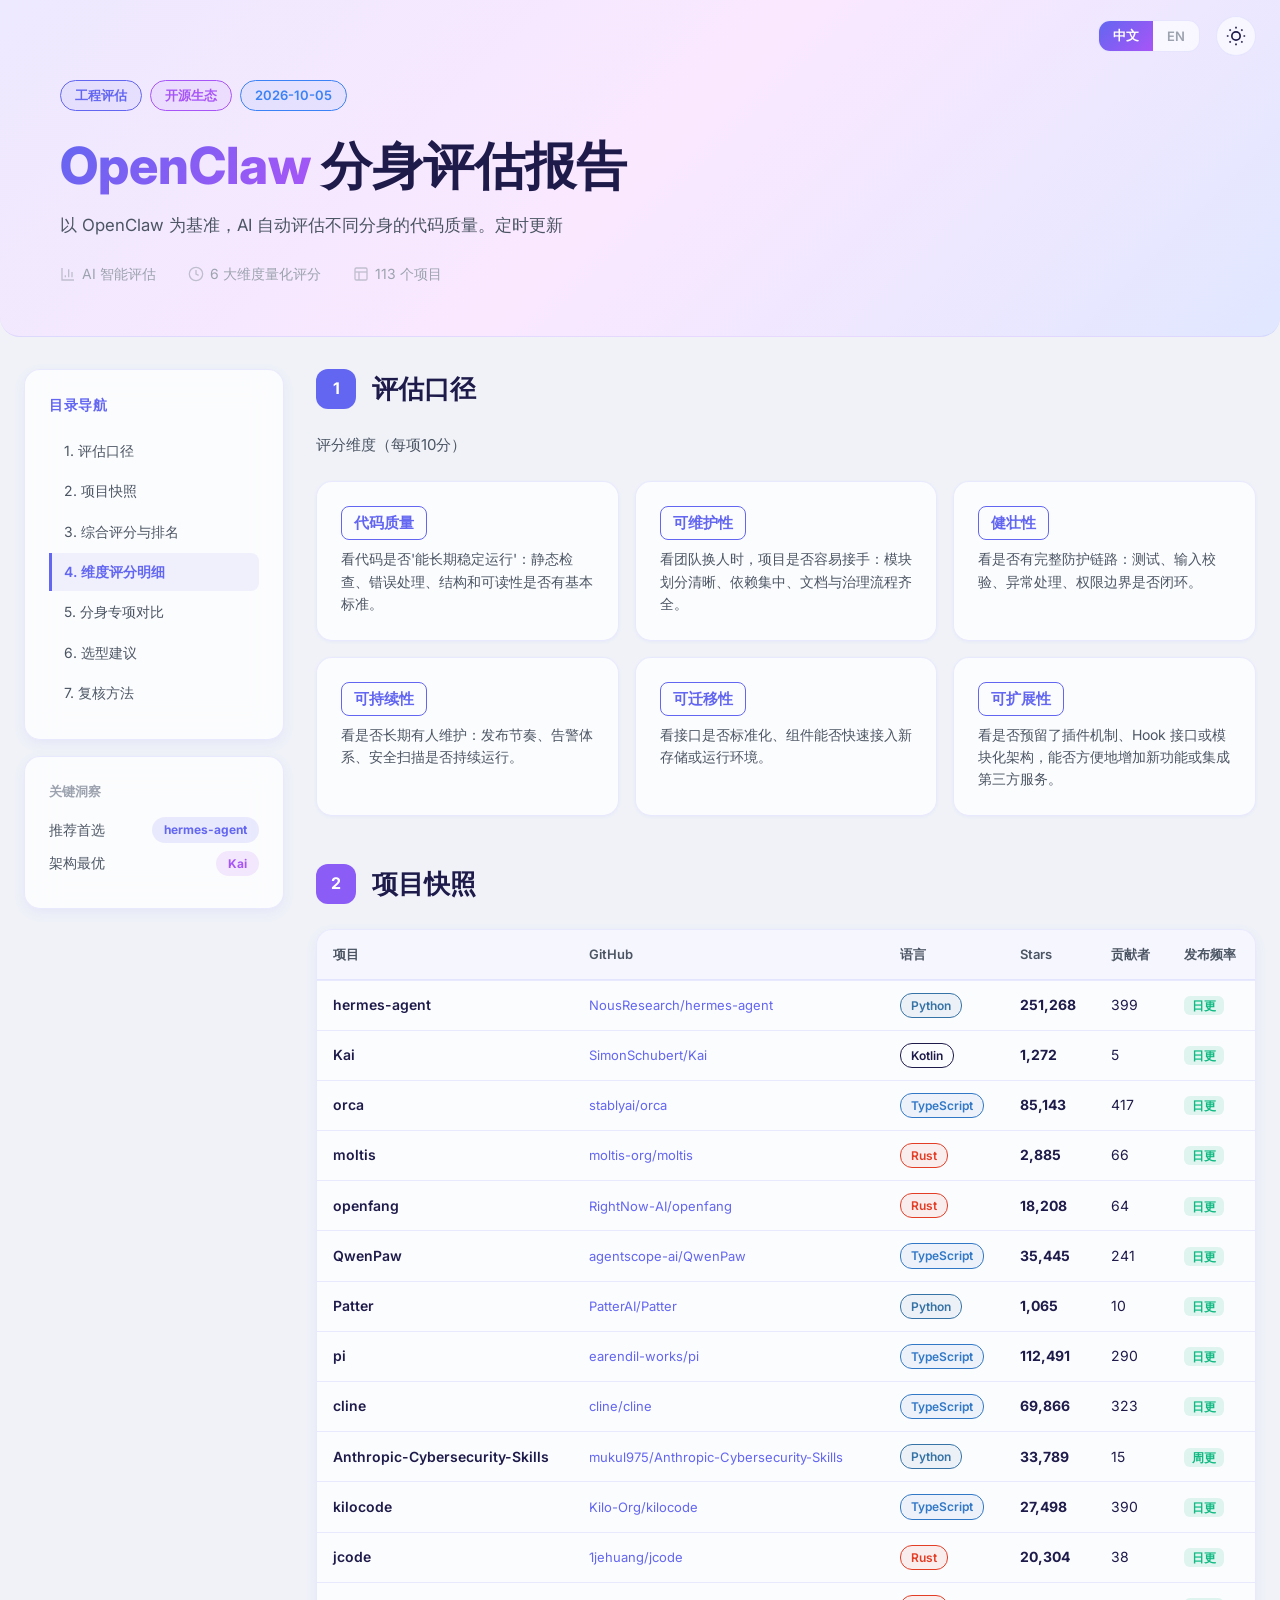
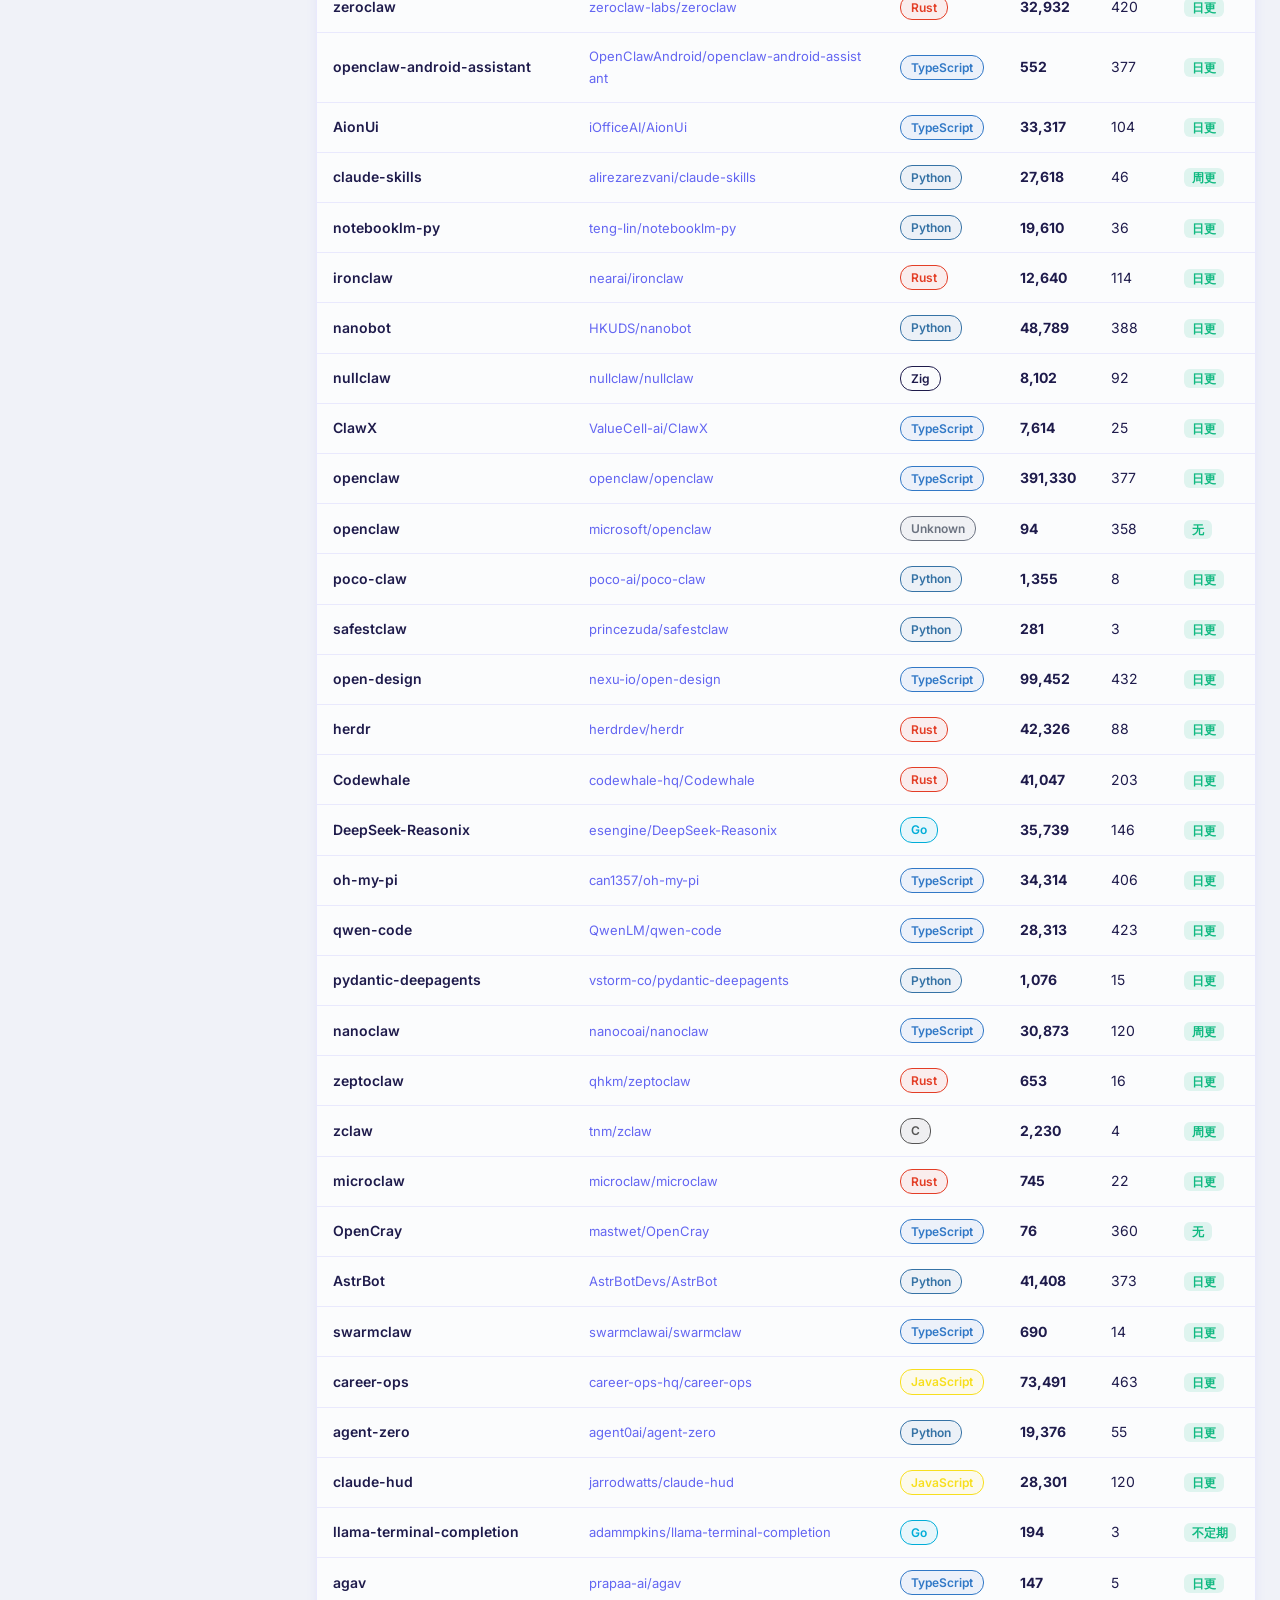
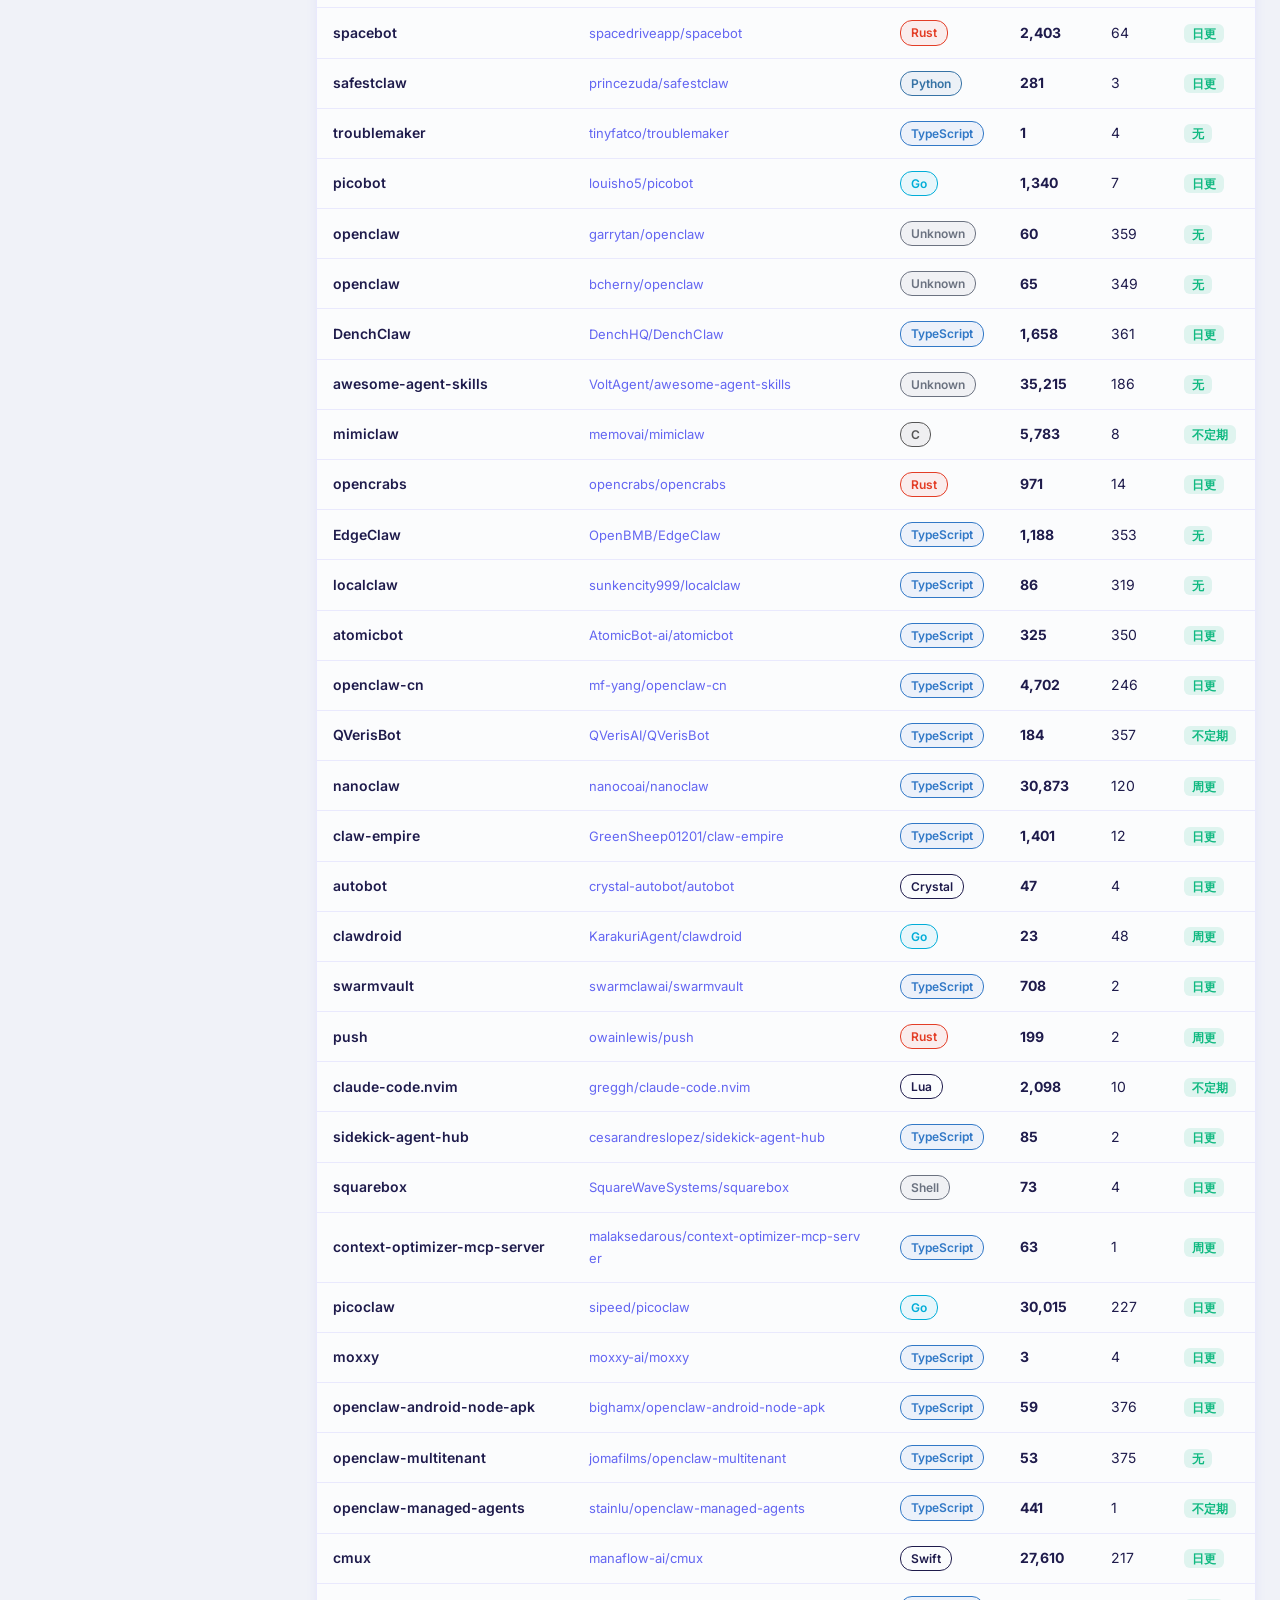
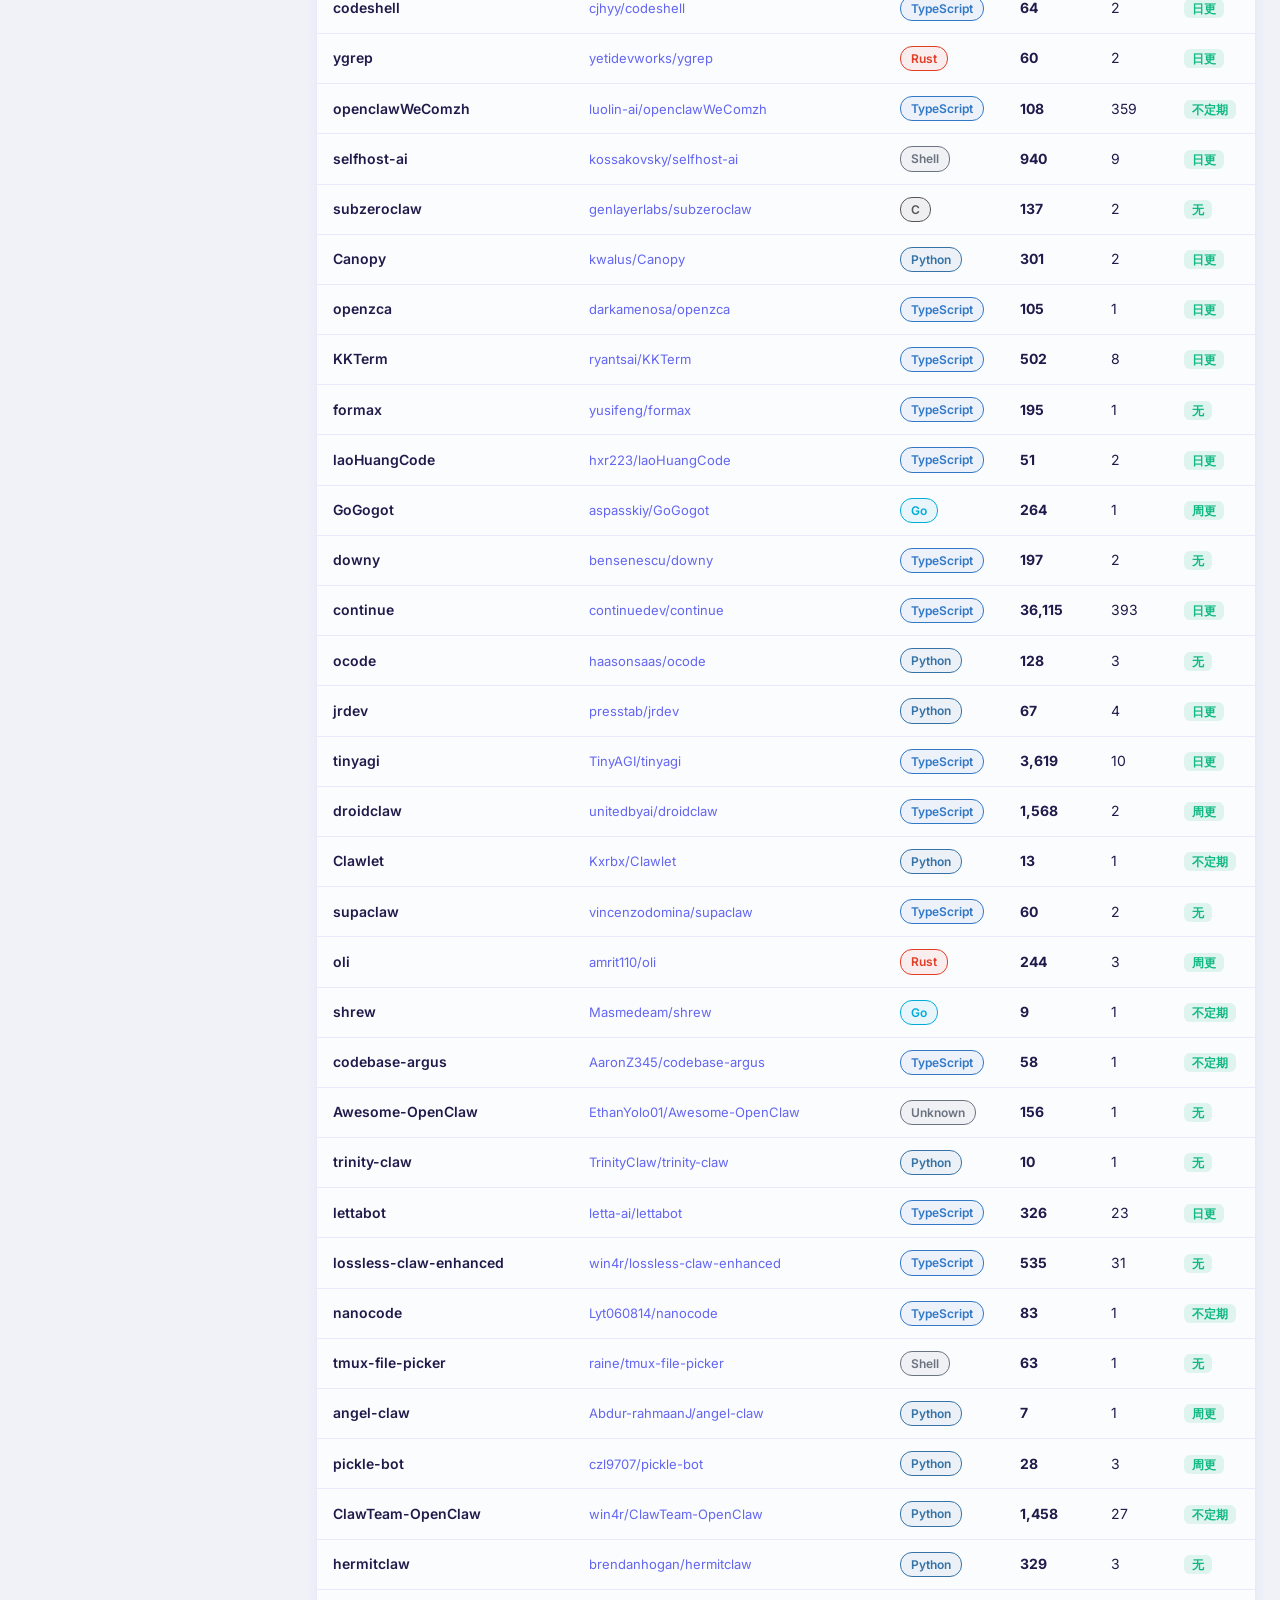
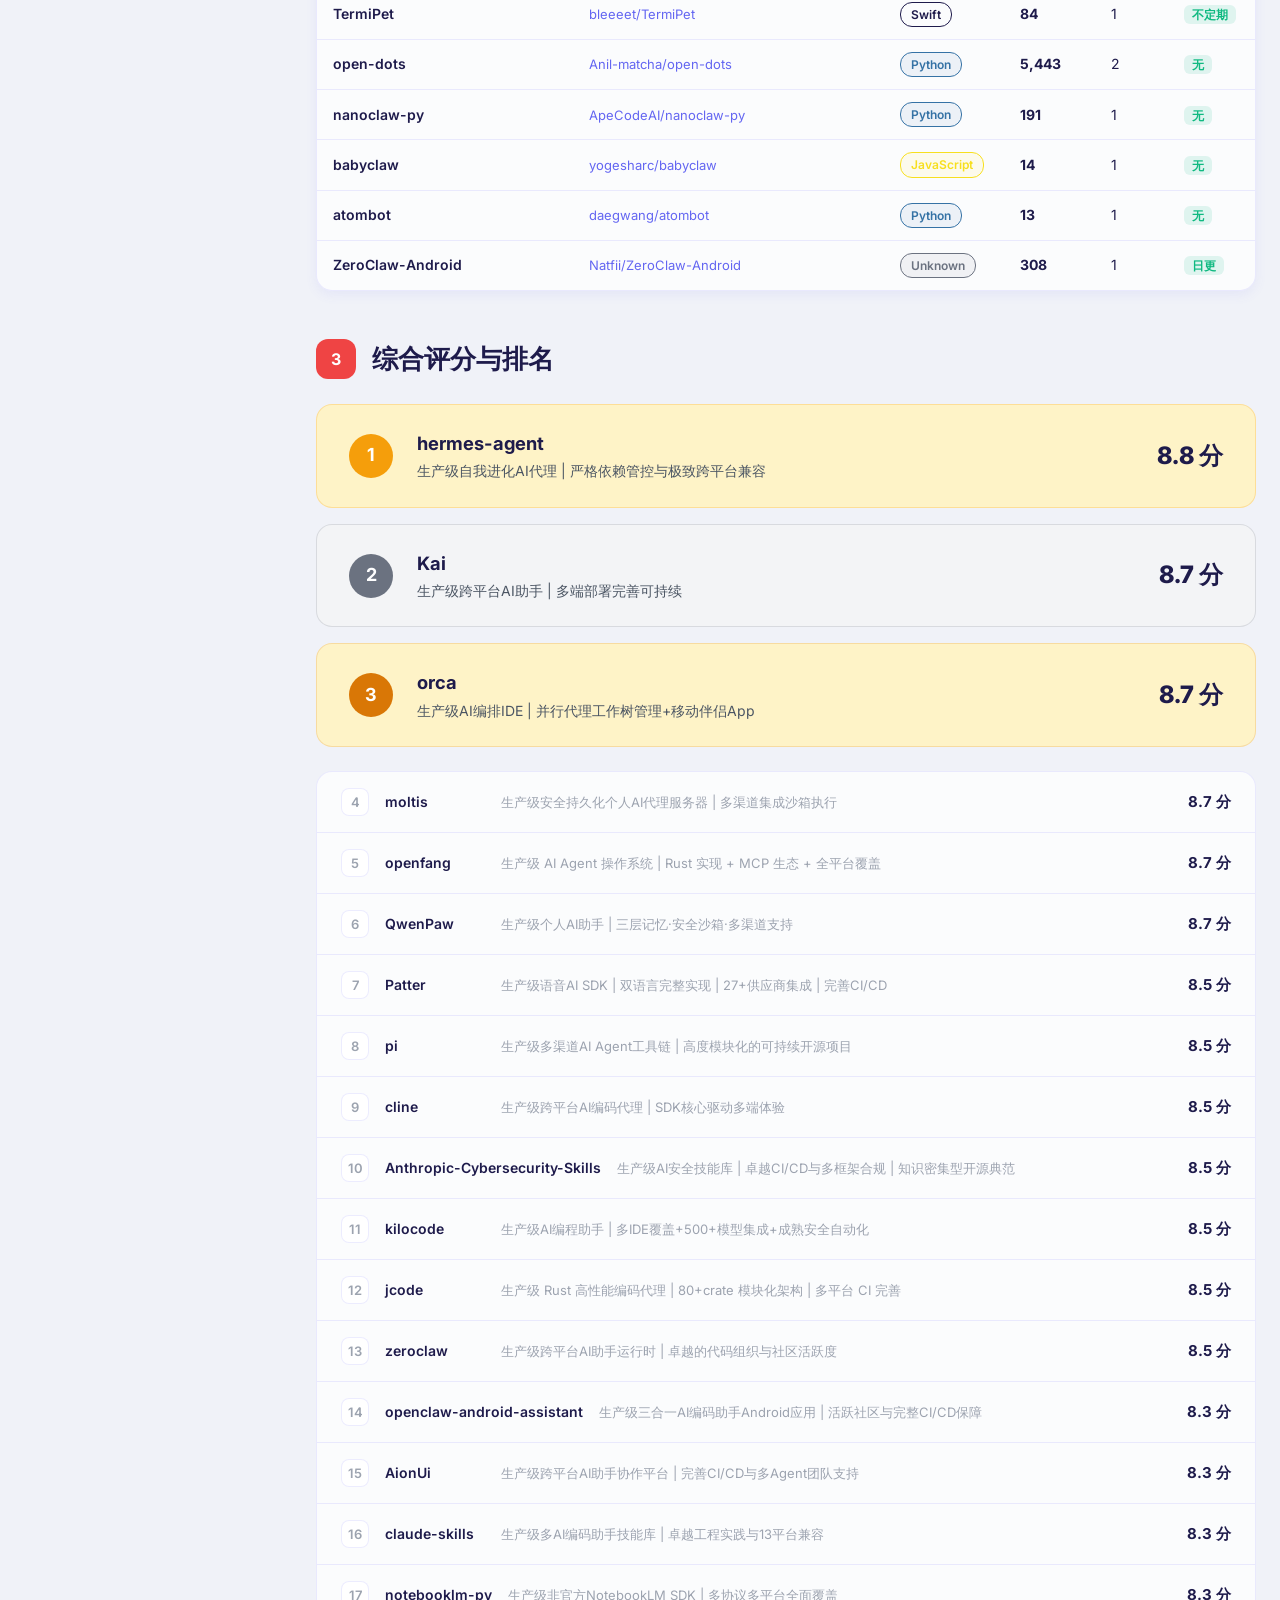
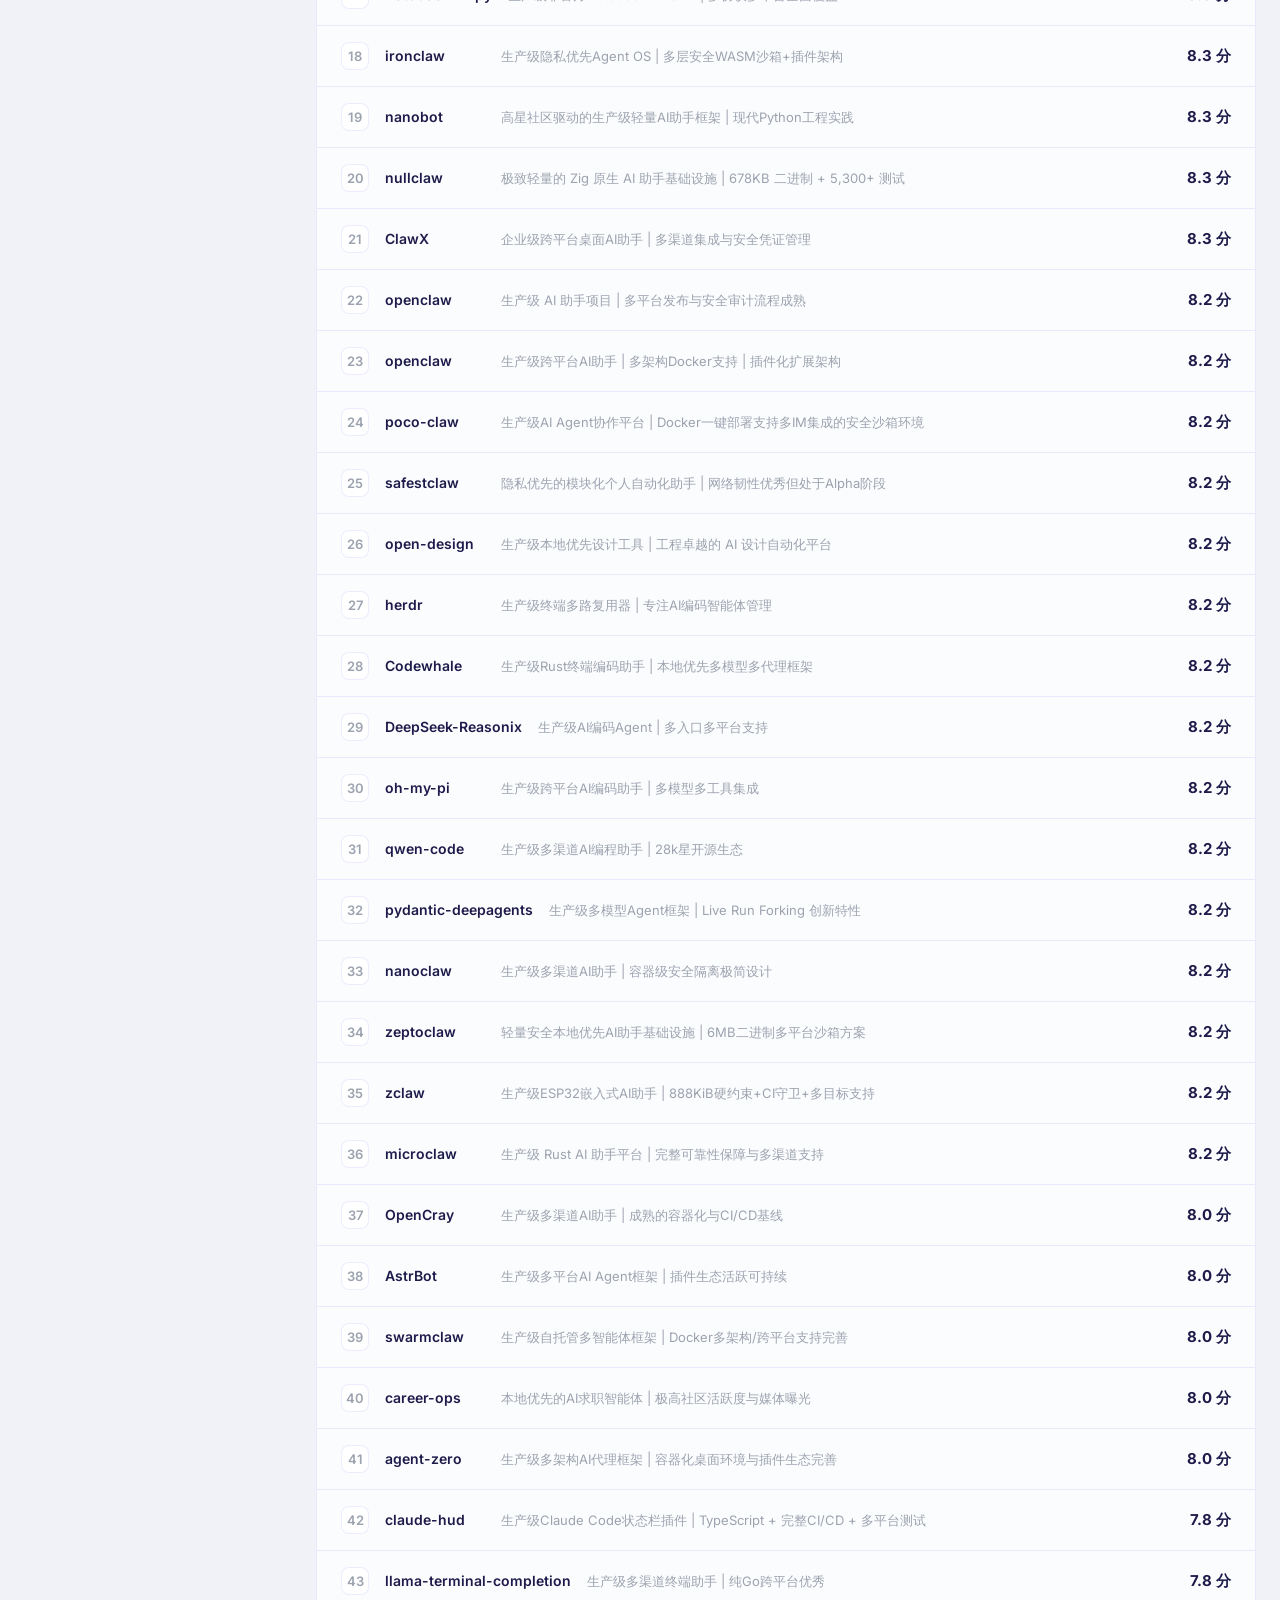
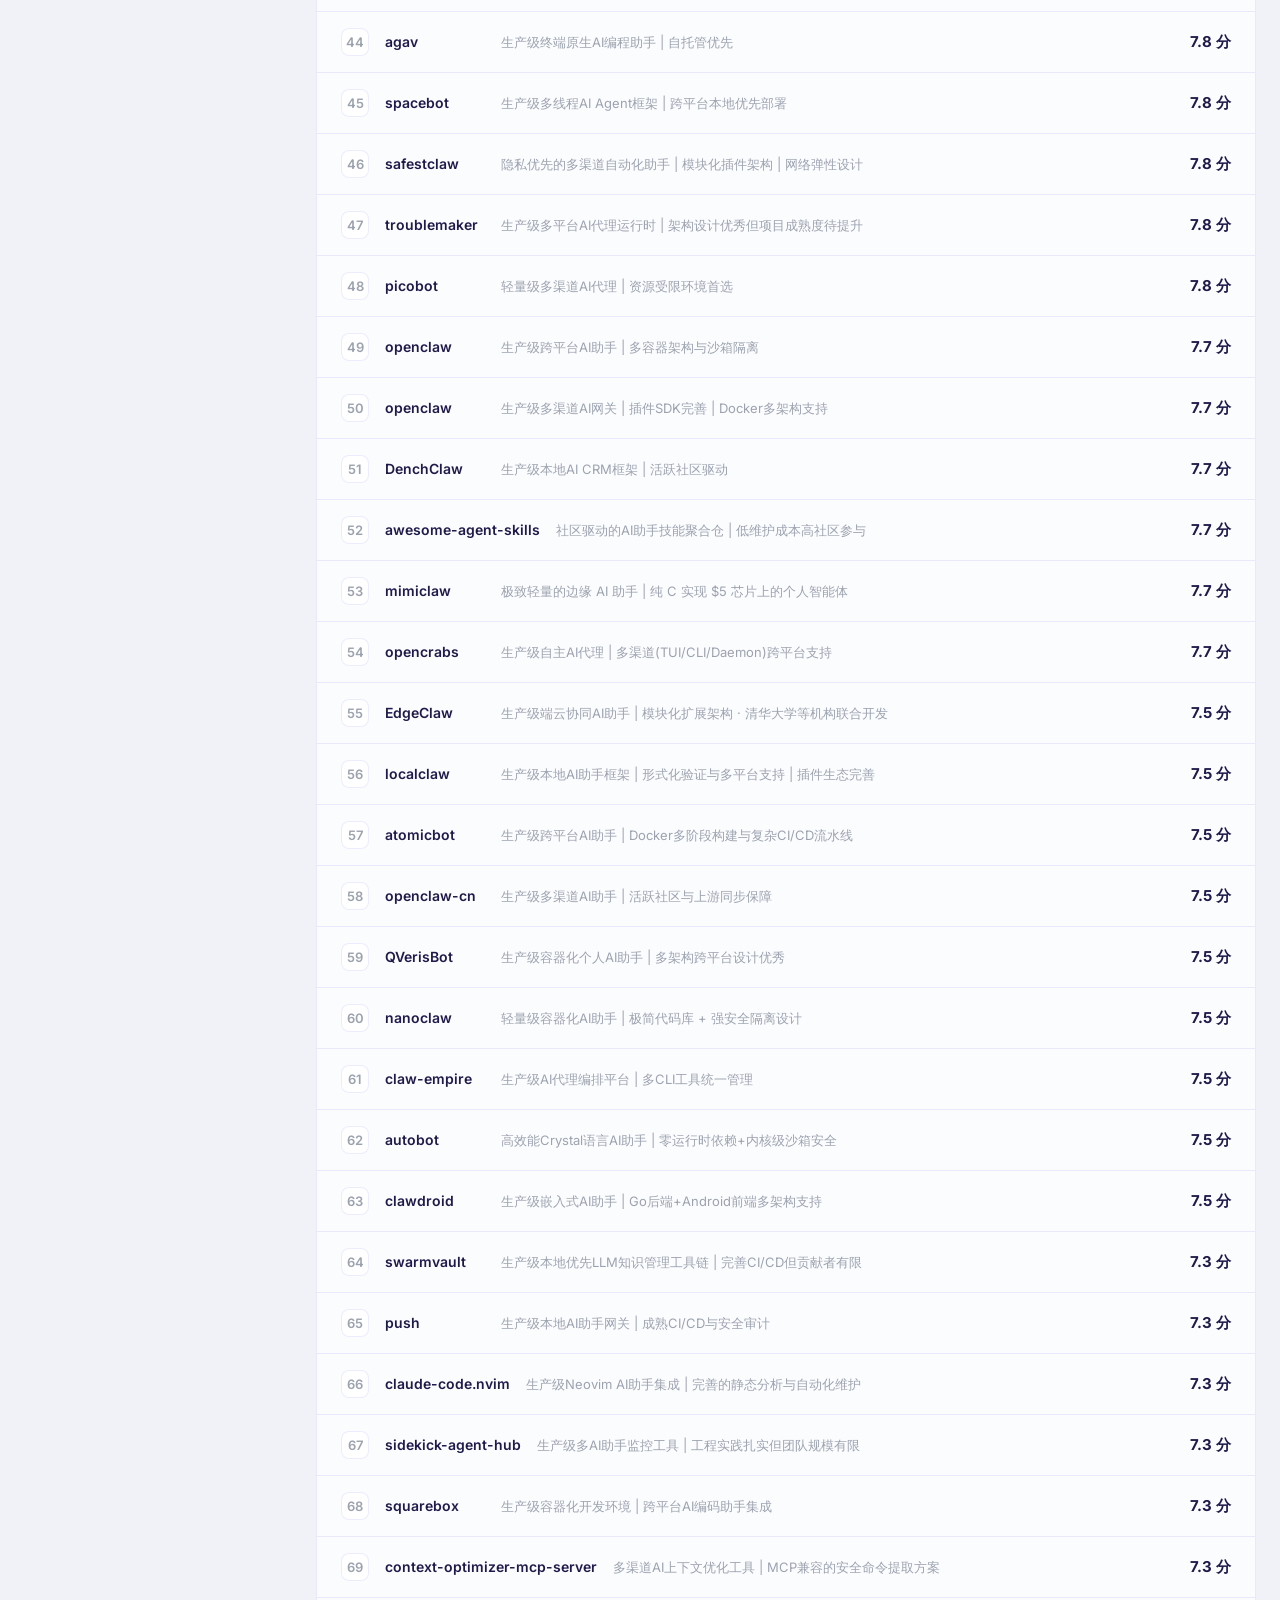
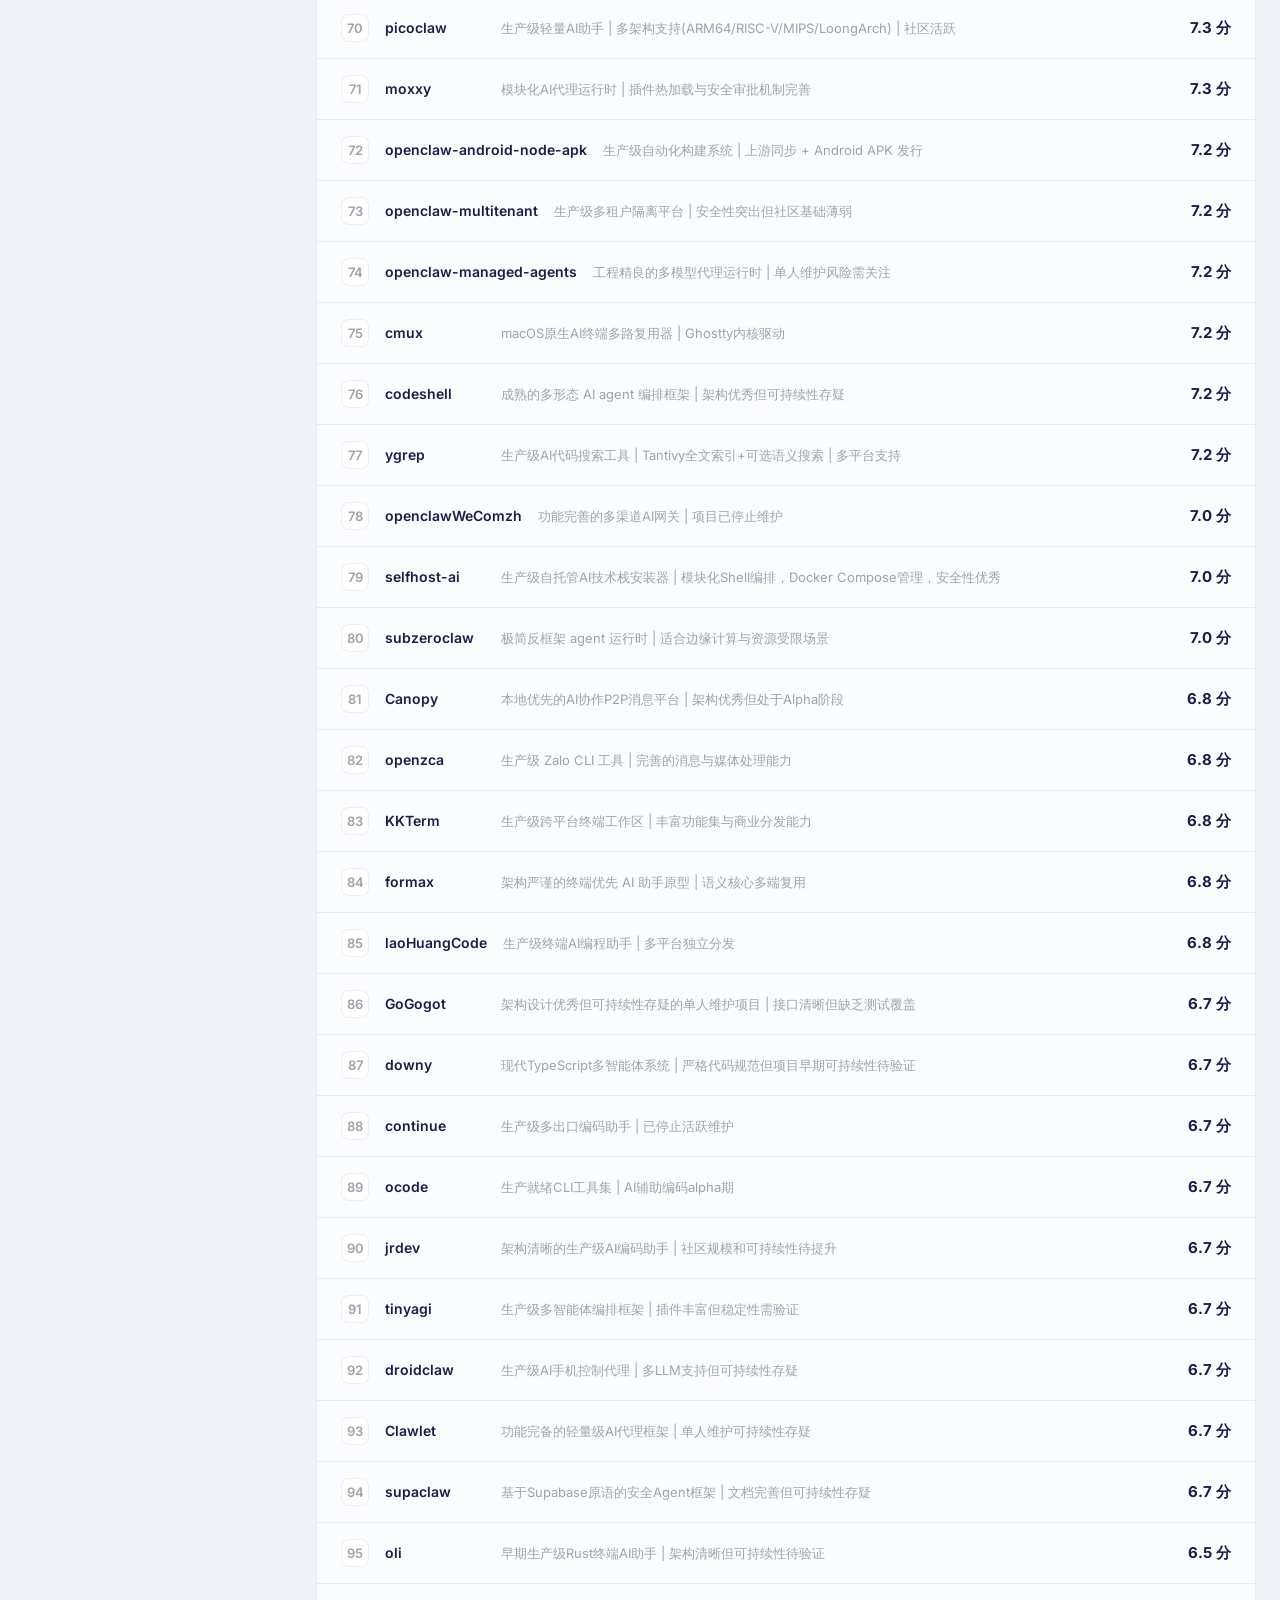
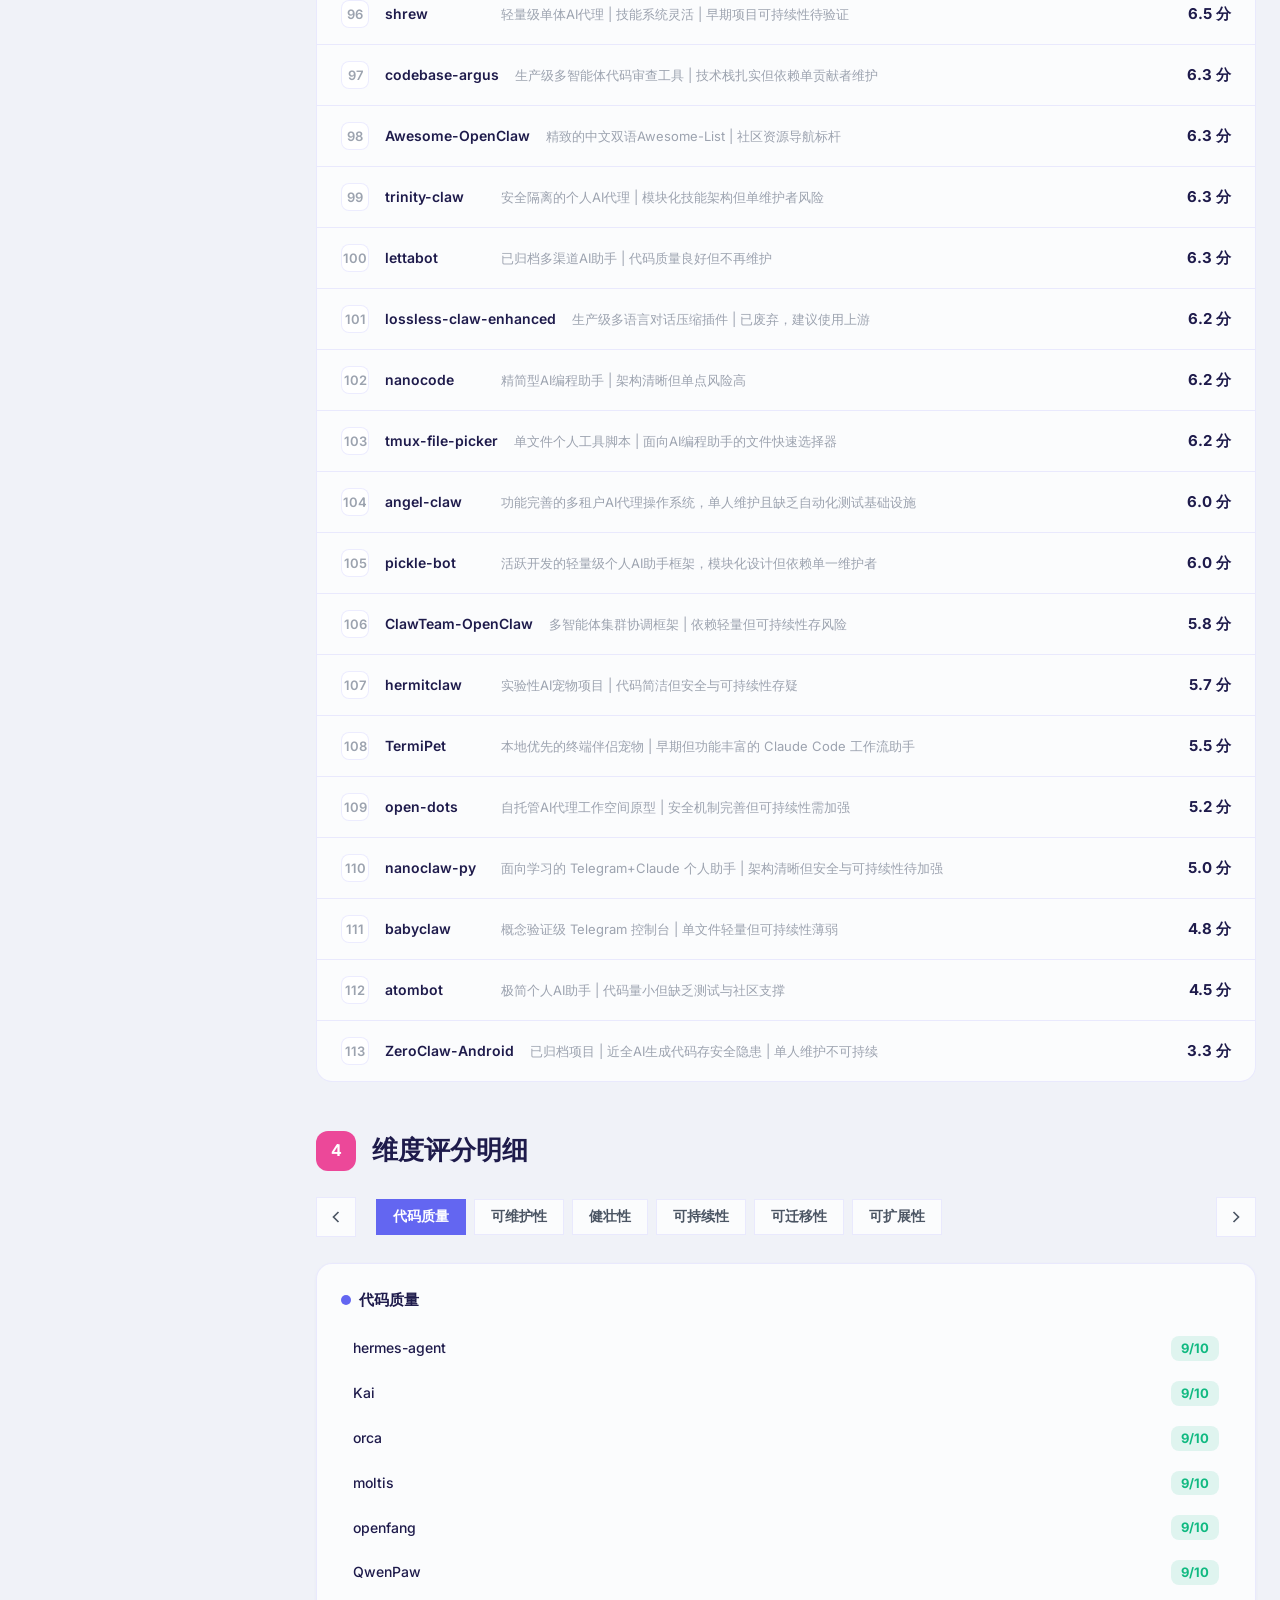
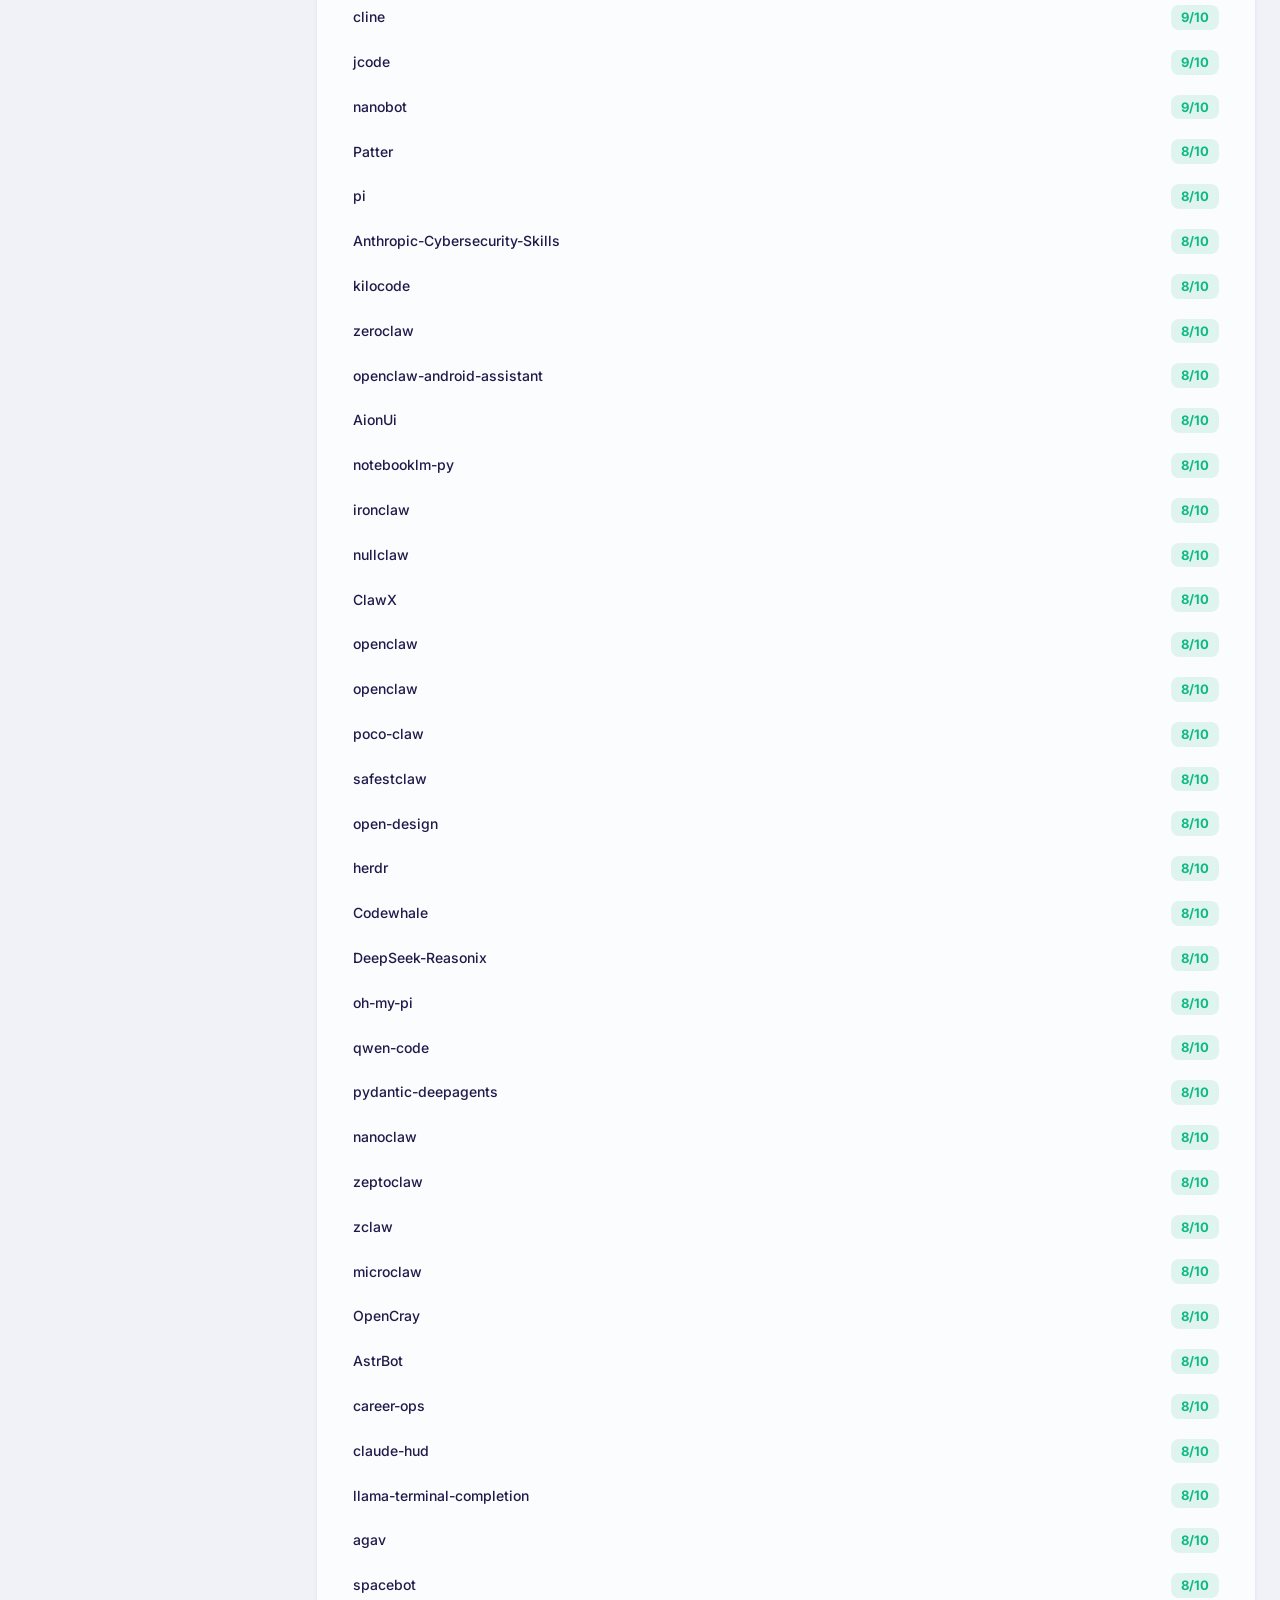
==== docs/index.html @ 289494dd "chore: update evaluation 2026-10-05" ====
<!doctype html>
<html lang="zh-CN" data-theme="light" data-lang="zh">
  <head>
    <meta charset="UTF-8" />
    <meta name="viewport" content="width=device-width, initial-scale=1.0" />
    <title>OpenClaw 分身评估报告 | OpenClaw Forks Evaluation Report 2026</title>
    <meta
      name="description"
      content="以 OpenClaw 为基准，AI 自动评估 113 个分身项目的代码质量。6 大维度量化评分，定时更新。Automated AI evaluation of OpenClaw forks with 6-dimension scoring."
    />
    <meta name="keywords" content="OpenClaw, AI coding assistant, code evaluation, fork comparison, 代码质量评估, 开源项目评测, AI编程助手" />
    <meta name="author" content="OpenClaw Evaluation Bot" />
    <meta name="robots" content="index, follow" />
    <!-- Open Graph -->
    <meta property="og:type" content="website" />
    <meta property="og:title" content="OpenClaw 分身评估报告 2026" />
    <meta property="og:description" content="AI 自动评估 113 个 OpenClaw 分身项目，6 大维度量化评分，每周更新。" />
    <meta property="og:locale" content="zh_CN" />
    <meta property="og:locale:alternate" content="en_US" />
    <!-- Twitter Card -->
    <meta name="twitter:card" content="summary_large_image" />
    <meta name="twitter:title" content="OpenClaw Forks Evaluation Report 2026" />
    <meta name="twitter:description" content="AI-powered 6-dimension code quality evaluation of 113 OpenClaw forks. Updated weekly." />
    <!-- Structured Data -->
    <script type="application/ld+json">
    {
      "@context": "https://schema.org",
      "@type": "TechArticle",
      "headline": "OpenClaw 分身评估报告",
      "description": "AI 自动评估 OpenClaw 分身项目的代码质量",
      "datePublished": "2026-10-05",
      "dateModified": "2026-10-05",
      "author": {"@type": "Organization", "name": "OpenClaw Evaluation Bot"},
      "inLanguage": ["zh-CN", "en"]
    }
    </script>
    <link rel="preconnect" href="https://fonts.googleapis.com" />
    <link rel="preconnect" href="https://fonts.gstatic.com" crossorigin />
    <link
      href="https://fonts.googleapis.com/css2?family=Inter:wght@400;500;600;700;800&display=swap"
      rel="stylesheet"
    />
    <link rel="stylesheet" href="style.css" />
  </head>
  <body>
    <!-- 顶部控制栏 -->
    <div class="top-bar">
      <div class="lang-switch">
        <button class="lang-btn active" data-lang="zh">中文</button>
        <button class="lang-btn" data-lang="en">EN</button>
      </div>
      <button
        class="theme-toggle"
        id="themeToggle"
        aria-label="Toggle dark mode"
      >
        <svg
          class="icon-sun"
          width="20"
          height="20"
          viewBox="0 0 24 24"
          fill="none"
          stroke="currentColor"
          stroke-width="2"
        >
          <circle cx="12" cy="12" r="5" />
          <path
            d="M12 1v2M12 21v2M4.22 4.22l1.42 1.42M18.36 18.36l1.42 1.42M1 12h2M21 12h2M4.22 19.78l1.42-1.42M18.36 5.64l1.42-1.42"
          />
        </svg>
        <svg
          class="icon-moon"
          width="20"
          height="20"
          viewBox="0 0 24 24"
          fill="none"
          stroke="currentColor"
          stroke-width="2"
        >
          <path d="M21 12.79A9 9 0 1 1 11.21 3 7 7 0 0 0 21 12.79z" />
        </svg>
      </button>
    </div>

    <!-- Hero 区域 -->
    <header class="hero">
      <div class="hero-tags">
        <span
          class="tag tag-purple"
          data-zh="工程评估"
          data-en="Engineering Eval"
          >工程评估</span
        >
        <span class="tag tag-pink" data-zh="开源生态" data-en="Open Source"
          >开源生态</span
        >
        <span class="tag tag-blue">2026-10-05</span>
      </div>
      <h1>
        <span class="gradient-text">OpenClaw</span>
        <span data-zh=" 分身评估报告" data-en=" Forks Evaluation Report">
          分身评估报告</span
        >
      </h1>
      <p
        class="hero-sub"
        data-zh="以 OpenClaw 为基准，AI 自动评估不同分身的代码质量。定时更新"
        data-en="AI-powered automated evaluation of OpenClaw forks' code quality. Updated regularly"
      >
        以 OpenClaw 为基准，AI 自动评估不同分身的代码质量。定时更新
      </p>
      <div class="hero-meta">
        <span class="meta-item">
          <svg
            width="16"
            height="16"
            viewBox="0 0 24 24"
            fill="none"
            stroke="currentColor"
            stroke-width="2"
          >
            <path d="M3 3v18h18" />
            <path d="M18 17V9" />
            <path d="M13 17V5" />
            <path d="M8 17v-3" />
          </svg>
          <span data-zh="AI 智能评估" data-en="AI Evaluation">AI 智能评估</span>
        </span>
        <span class="meta-item">
          <svg
            width="16"
            height="16"
            viewBox="0 0 24 24"
            fill="none"
            stroke="currentColor"
            stroke-width="2"
          >
            <circle cx="12" cy="12" r="10" />
            <polyline points="12 6 12 12 16 14" />
          </svg>
          <span data-zh="6 大维度量化评分" data-en="6-Dimension Scoring"
            >6 大维度量化评分</span
          >
        </span>
        <span class="meta-item">
          <svg
            width="16"
            height="16"
            viewBox="0 0 24 24"
            fill="none"
            stroke="currentColor"
            stroke-width="2"
          >
            <rect x="3" y="3" width="18" height="18" rx="2" />
            <path d="M3 9h18" />
            <path d="M9 21V9" />
          </svg>
          <span
            >113
            <span data-zh="个项目" data-en="Projects">个项目</span></span
          >
        </span>
      </div>
    </header>

    <div class="layout">
      <!-- 侧边栏 -->
      <aside class="sidebar">
        <nav class="toc">
          <h3 class="toc-title" data-zh="目录导航" data-en="Navigation">
            目录导航
          </h3>
          <ul class="toc-list">
            <li>
              <a
                href="#part-1"
                class="toc-link active"
                data-zh="1. 评估口径"
                data-en="1. Evaluation Criteria"
                >1. 评估口径</a
              >
            </li>
            <li>
              <a
                href="#part-2"
                class="toc-link"
                data-zh="2. 项目快照"
                data-en="2. Project Snapshot"
                >2. 项目快照</a
              >
            </li>
            <li>
              <a
                href="#part-3"
                class="toc-link"
                data-zh="3. 综合评分与排名"
                data-en="3. Overall Ranking"
                >3. 综合评分与排名</a
              >
            </li>
            <li>
              <a
                href="#part-4"
                class="toc-link"
                data-zh="4. 维度评分明细"
                data-en="4. Dimension Scores"
                >4. 维度评分明细</a
              >
            </li>
            <li>
              <a
                href="#part-5"
                class="toc-link"
                data-zh="5. 分身专项对比"
                data-en="5. Fork Comparison"
                >5. 分身专项对比</a
              >
            </li>
            <li>
              <a
                href="#part-6"
                class="toc-link"
                data-zh="6. 选型建议"
                data-en="6. Recommendations"
                >6. 选型建议</a
              >
            </li>
            <li>
              <a
                href="#part-7"
                class="toc-link"
                data-zh="7. 复核方法"
                data-en="7. Methodology"
                >7. 复核方法</a
              >
            </li>
          </ul>
        </nav>
        
        <div class="sidebar-insights">
          <h4 class="insights-title" data-zh="关键洞察" data-en="Key Insights">
            关键洞察
          </h4>
          <div class="insight-row">
            <span class="insight-label" data-zh="推荐首选" data-en="Top Pick"
              >推荐首选</span
            >
            <span class="insight-badge badge-purple">hermes-agent</span>
          </div>
          
          <div class="insight-row">
            <span class="insight-label" data-zh="架构最优" data-en="Best Arch"
              >架构最优</span
            >
            <span class="insight-badge badge-pink">Kai</span>
          </div>
          
        </div>
        
      </aside>

      <!-- 主内容 -->
      <main class="content">
        <!-- §1 评估口径 -->
        <section id="part-1" class="section">
          <div class="section-header">
            <span class="section-num num-1">1</span>
            <h2 data-zh="评估口径" data-en="Evaluation Criteria">评估口径</h2>
          </div>
          <p
            class="section-intro"
            data-zh="评分维度（每项10分）"
            data-en="Scoring Dimensions (10 points each)"
          >
            评分维度（每项10分）
          </p>
          <div class="dim-grid">
            
            <div class="dim-card">
              <h4 class="dim-name">
                <span data-zh="代码质量" data-en="Code Quality"
                  >代码质量</span
                >
              </h4>
              <p
                class="dim-desc"
                data-zh="看代码是否&#39;能长期稳定运行&#39;：静态检查、错误处理、结构和可读性是否有基本标准。"
                data-en="Whether the code can run stably long-term: static analysis, error handling, structure and readability standards."
              >
                看代码是否&#39;能长期稳定运行&#39;：静态检查、错误处理、结构和可读性是否有基本标准。
              </p>
            </div>
            
            <div class="dim-card">
              <h4 class="dim-name">
                <span data-zh="可维护性" data-en="Maintainability"
                  >可维护性</span
                >
              </h4>
              <p
                class="dim-desc"
                data-zh="看团队换人时，项目是否容易接手：模块划分清晰、依赖集中、文档与治理流程齐全。"
                data-en="Whether the project is easy to take over: clear module separation, centralized dependencies, complete documentation."
              >
                看团队换人时，项目是否容易接手：模块划分清晰、依赖集中、文档与治理流程齐全。
              </p>
            </div>
            
            <div class="dim-card">
              <h4 class="dim-name">
                <span data-zh="健壮性" data-en="Robustness"
                  >健壮性</span
                >
              </h4>
              <p
                class="dim-desc"
                data-zh="看是否有完整防护链路：测试、输入校验、异常处理、权限边界是否闭环。"
                data-en="Whether there is a complete protection chain: testing, input validation, exception handling, permission boundaries."
              >
                看是否有完整防护链路：测试、输入校验、异常处理、权限边界是否闭环。
              </p>
            </div>
            
            <div class="dim-card">
              <h4 class="dim-name">
                <span data-zh="可持续性" data-en="Sustainability"
                  >可持续性</span
                >
              </h4>
              <p
                class="dim-desc"
                data-zh="看是否长期有人维护：发布节奏、告警体系、安全扫描是否持续运行。"
                data-en="Whether the project is maintained long-term: release cadence, alerting, security scanning."
              >
                看是否长期有人维护：发布节奏、告警体系、安全扫描是否持续运行。
              </p>
            </div>
            
            <div class="dim-card">
              <h4 class="dim-name">
                <span data-zh="可迁移性" data-en="Portability"
                  >可迁移性</span
                >
              </h4>
              <p
                class="dim-desc"
                data-zh="看接口是否标准化、组件能否快速接入新存储或运行环境。"
                data-en="Whether interfaces are standardized and components can quickly integrate with new storage or runtime environments."
              >
                看接口是否标准化、组件能否快速接入新存储或运行环境。
              </p>
            </div>
            
            <div class="dim-card">
              <h4 class="dim-name">
                <span data-zh="可扩展性" data-en="Extensibility"
                  >可扩展性</span
                >
              </h4>
              <p
                class="dim-desc"
                data-zh="看是否预留了插件机制、Hook 接口或模块化架构，能否方便地增加新功能或集成第三方服务。"
                data-en="Whether the project provides plugin mechanisms, hook interfaces or modular architecture for easy feature additions and third-party integrations."
              >
                看是否预留了插件机制、Hook 接口或模块化架构，能否方便地增加新功能或集成第三方服务。
              </p>
            </div>
            
          </div>
        </section>

        <!-- §2 项目快照 -->
        <section id="part-2" class="section">
          <div class="section-header">
            <span class="section-num num-2">2</span>
            <h2 data-zh="项目快照" data-en="Project Snapshot">项目快照</h2>
          </div>
          <div class="table-wrap">
            <table class="data-table">
              <thead>
                <tr>
                  <th data-zh="项目" data-en="Project">项目</th>
                  <th>GitHub</th>
                  <th data-zh="语言" data-en="Language">语言</th>
                  <th>Stars</th>
                  <th data-zh="贡献者" data-en="Contributors">贡献者</th>
                  <th data-zh="发布频率" data-en="Release Freq">发布频率</th>
                </tr>
              </thead>
              <tbody>
                
                <tr>
                  <td class="cell-name">hermes-agent</td>
                  <td>
                    <a href="https://github.com/NousResearch/hermes-agent" target="_blank" class="gh-link"
                      >NousResearch/hermes-agent</a
                    >
                  </td>
                  <td>
                    <span class="lang-tag lang-python"
                      >Python</span
                    >
                  </td>
                  <td class="cell-stars">
                    <strong>251,268</strong>
                  </td>
                  <td>399</td>
                  <td>
                    <span
                      class="freq-tag"
                      data-zh="日更"
                      data-en="Daily"
                      >日更</span
                    >
                  </td>
                </tr>
                
                <tr>
                  <td class="cell-name">Kai</td>
                  <td>
                    <a href="https://github.com/SimonSchubert/Kai" target="_blank" class="gh-link"
                      >SimonSchubert/Kai</a
                    >
                  </td>
                  <td>
                    <span class="lang-tag lang-kotlin"
                      >Kotlin</span
                    >
                  </td>
                  <td class="cell-stars">
                    <strong>1,272</strong>
                  </td>
                  <td>5</td>
                  <td>
                    <span
                      class="freq-tag"
                      data-zh="日更"
                      data-en="Daily"
                      >日更</span
                    >
                  </td>
                </tr>
                
                <tr>
                  <td class="cell-name">orca</td>
                  <td>
                    <a href="https://github.com/stablyai/orca" target="_blank" class="gh-link"
                      >stablyai/orca</a
                    >
                  </td>
                  <td>
                    <span class="lang-tag lang-typescript"
                      >TypeScript</span
                    >
                  </td>
                  <td class="cell-stars">
                    <strong>85,143</strong>
                  </td>
                  <td>417</td>
                  <td>
                    <span
                      class="freq-tag"
                      data-zh="日更"
                      data-en="Daily"
                      >日更</span
                    >
                  </td>
                </tr>
                
                <tr>
                  <td class="cell-name">moltis</td>
                  <td>
                    <a href="https://github.com/moltis-org/moltis" target="_blank" class="gh-link"
                      >moltis-org/moltis</a
                    >
                  </td>
                  <td>
                    <span class="lang-tag lang-rust"
                      >Rust</span
                    >
                  </td>
                  <td class="cell-stars">
                    <strong>2,885</strong>
                  </td>
                  <td>66</td>
                  <td>
                    <span
                      class="freq-tag"
                      data-zh="日更"
                      data-en="Daily"
                      >日更</span
                    >
                  </td>
                </tr>
                
                <tr>
                  <td class="cell-name">openfang</td>
                  <td>
                    <a href="https://github.com/RightNow-AI/openfang" target="_blank" class="gh-link"
                      >RightNow-AI/openfang</a
                    >
                  </td>
                  <td>
                    <span class="lang-tag lang-rust"
                      >Rust</span
                    >
                  </td>
                  <td class="cell-stars">
                    <strong>18,208</strong>
                  </td>
                  <td>64</td>
                  <td>
                    <span
                      class="freq-tag"
                      data-zh="日更"
                      data-en="Daily"
                      >日更</span
                    >
                  </td>
                </tr>
                
                <tr>
                  <td class="cell-name">QwenPaw</td>
                  <td>
                    <a href="https://github.com/agentscope-ai/QwenPaw" target="_blank" class="gh-link"
                      >agentscope-ai/QwenPaw</a
                    >
                  </td>
                  <td>
                    <span class="lang-tag lang-typescript"
                      >TypeScript</span
                    >
                  </td>
                  <td class="cell-stars">
                    <strong>35,445</strong>
                  </td>
                  <td>241</td>
                  <td>
                    <span
                      class="freq-tag"
                      data-zh="日更"
                      data-en="Daily"
                      >日更</span
                    >
                  </td>
                </tr>
                
                <tr>
                  <td class="cell-name">Patter</td>
                  <td>
                    <a href="https://github.com/PatterAI/Patter" target="_blank" class="gh-link"
                      >PatterAI/Patter</a
                    >
                  </td>
                  <td>
                    <span class="lang-tag lang-python"
                      >Python</span
                    >
                  </td>
                  <td class="cell-stars">
                    <strong>1,065</strong>
                  </td>
                  <td>10</td>
                  <td>
                    <span
                      class="freq-tag"
                      data-zh="日更"
                      data-en="Daily"
                      >日更</span
                    >
                  </td>
                </tr>
                
                <tr>
                  <td class="cell-name">pi</td>
                  <td>
                    <a href="https://github.com/earendil-works/pi" target="_blank" class="gh-link"
                      >earendil-works/pi</a
                    >
                  </td>
                  <td>
                    <span class="lang-tag lang-typescript"
                      >TypeScript</span
                    >
                  </td>
                  <td class="cell-stars">
                    <strong>112,491</strong>
                  </td>
                  <td>290</td>
                  <td>
                    <span
                      class="freq-tag"
                      data-zh="日更"
                      data-en="Daily"
                      >日更</span
                    >
                  </td>
                </tr>
                
                <tr>
                  <td class="cell-name">cline</td>
                  <td>
                    <a href="https://github.com/cline/cline" target="_blank" class="gh-link"
                      >cline/cline</a
                    >
                  </td>
                  <td>
                    <span class="lang-tag lang-typescript"
                      >TypeScript</span
                    >
                  </td>
                  <td class="cell-stars">
                    <strong>69,866</strong>
                  </td>
                  <td>323</td>
                  <td>
                    <span
                      class="freq-tag"
                      data-zh="日更"
                      data-en="Daily"
                      >日更</span
                    >
                  </td>
                </tr>
                
                <tr>
                  <td class="cell-name">Anthropic-Cybersecurity-Skills</td>
                  <td>
                    <a href="https://github.com/mukul975/Anthropic-Cybersecurity-Skills" target="_blank" class="gh-link"
                      >mukul975/Anthropic-Cybersecurity-Skills</a
                    >
                  </td>
                  <td>
                    <span class="lang-tag lang-python"
                      >Python</span
                    >
                  </td>
                  <td class="cell-stars">
                    <strong>33,789</strong>
                  </td>
                  <td>15</td>
                  <td>
                    <span
                      class="freq-tag"
                      data-zh="周更"
                      data-en="Weekly"
                      >周更</span
                    >
                  </td>
                </tr>
                
                <tr>
                  <td class="cell-name">kilocode</td>
                  <td>
                    <a href="https://github.com/Kilo-Org/kilocode" target="_blank" class="gh-link"
                      >Kilo-Org/kilocode</a
                    >
                  </td>
                  <td>
                    <span class="lang-tag lang-typescript"
                      >TypeScript</span
                    >
                  </td>
                  <td class="cell-stars">
                    <strong>27,498</strong>
                  </td>
                  <td>390</td>
                  <td>
                    <span
                      class="freq-tag"
                      data-zh="日更"
                      data-en="Daily"
                      >日更</span
                    >
                  </td>
                </tr>
                
                <tr>
                  <td class="cell-name">jcode</td>
                  <td>
                    <a href="https://github.com/1jehuang/jcode" target="_blank" class="gh-link"
                      >1jehuang/jcode</a
                    >
                  </td>
                  <td>
                    <span class="lang-tag lang-rust"
                      >Rust</span
                    >
                  </td>
                  <td class="cell-stars">
                    <strong>20,304</strong>
                  </td>
                  <td>38</td>
                  <td>
                    <span
                      class="freq-tag"
                      data-zh="日更"
                      data-en="Daily"
                      >日更</span
                    >
                  </td>
                </tr>
                
                <tr>
                  <td class="cell-name">zeroclaw</td>
                  <td>
                    <a href="https://github.com/zeroclaw-labs/zeroclaw" target="_blank" class="gh-link"
                      >zeroclaw-labs/zeroclaw</a
                    >
                  </td>
                  <td>
                    <span class="lang-tag lang-rust"
                      >Rust</span
                    >
                  </td>
                  <td class="cell-stars">
                    <strong>32,932</strong>
                  </td>
                  <td>420</td>
                  <td>
                    <span
                      class="freq-tag"
                      data-zh="日更"
                      data-en="Daily"
                      >日更</span
                    >
                  </td>
                </tr>
                
                <tr>
                  <td class="cell-name">openclaw-android-assistant</td>
                  <td>
                    <a href="https://github.com/OpenClawAndroid/openclaw-android-assistant" target="_blank" class="gh-link"
                      >OpenClawAndroid/openclaw-android-assistant</a
                    >
                  </td>
                  <td>
                    <span class="lang-tag lang-typescript"
                      >TypeScript</span
                    >
                  </td>
                  <td class="cell-stars">
                    <strong>552</strong>
                  </td>
                  <td>377</td>
                  <td>
                    <span
                      class="freq-tag"
                      data-zh="日更"
                      data-en="Daily"
                      >日更</span
                    >
                  </td>
                </tr>
                
                <tr>
                  <td class="cell-name">AionUi</td>
                  <td>
                    <a href="https://github.com/iOfficeAI/AionUi" target="_blank" class="gh-link"
                      >iOfficeAI/AionUi</a
                    >
                  </td>
                  <td>
                    <span class="lang-tag lang-typescript"
                      >TypeScript</span
                    >
                  </td>
                  <td class="cell-stars">
                    <strong>33,317</strong>
                  </td>
                  <td>104</td>
                  <td>
                    <span
                      class="freq-tag"
                      data-zh="日更"
                      data-en="Daily"
                      >日更</span
                    >
                  </td>
                </tr>
                
                <tr>
                  <td class="cell-name">claude-skills</td>
                  <td>
                    <a href="https://github.com/alirezarezvani/claude-skills" target="_blank" class="gh-link"
                      >alirezarezvani/claude-skills</a
                    >
                  </td>
                  <td>
                    <span class="lang-tag lang-python"
                      >Python</span
                    >
                  </td>
                  <td class="cell-stars">
                    <strong>27,618</strong>
                  </td>
                  <td>46</td>
                  <td>
                    <span
                      class="freq-tag"
                      data-zh="周更"
                      data-en="Weekly"
                      >周更</span
                    >
                  </td>
                </tr>
                
                <tr>
                  <td class="cell-name">notebooklm-py</td>
                  <td>
                    <a href="https://github.com/teng-lin/notebooklm-py" target="_blank" class="gh-link"
                      >teng-lin/notebooklm-py</a
                    >
                  </td>
                  <td>
                    <span class="lang-tag lang-python"
                      >Python</span
                    >
                  </td>
                  <td class="cell-stars">
                    <strong>19,610</strong>
                  </td>
                  <td>36</td>
                  <td>
                    <span
                      class="freq-tag"
                      data-zh="日更"
                      data-en="Daily"
                      >日更</span
                    >
                  </td>
                </tr>
                
                <tr>
                  <td class="cell-name">ironclaw</td>
                  <td>
                    <a href="https://github.com/nearai/ironclaw" target="_blank" class="gh-link"
                      >nearai/ironclaw</a
                    >
                  </td>
                  <td>
                    <span class="lang-tag lang-rust"
                      >Rust</span
                    >
                  </td>
                  <td class="cell-stars">
                    <strong>12,640</strong>
                  </td>
                  <td>114</td>
                  <td>
                    <span
                      class="freq-tag"
                      data-zh="日更"
                      data-en="Daily"
                      >日更</span
                    >
                  </td>
                </tr>
                
                <tr>
                  <td class="cell-name">nanobot</td>
                  <td>
                    <a href="https://github.com/HKUDS/nanobot" target="_blank" class="gh-link"
                      >HKUDS/nanobot</a
                    >
                  </td>
                  <td>
                    <span class="lang-tag lang-python"
                      >Python</span
                    >
                  </td>
                  <td class="cell-stars">
                    <strong>48,789</strong>
                  </td>
                  <td>388</td>
                  <td>
                    <span
                      class="freq-tag"
                      data-zh="日更"
                      data-en="Daily"
                      >日更</span
                    >
                  </td>
                </tr>
                
                <tr>
                  <td class="cell-name">nullclaw</td>
                  <td>
                    <a href="https://github.com/nullclaw/nullclaw" target="_blank" class="gh-link"
                      >nullclaw/nullclaw</a
                    >
                  </td>
                  <td>
                    <span class="lang-tag lang-zig"
                      >Zig</span
                    >
                  </td>
                  <td class="cell-stars">
                    <strong>8,102</strong>
                  </td>
                  <td>92</td>
                  <td>
                    <span
                      class="freq-tag"
                      data-zh="日更"
                      data-en="Daily"
                      >日更</span
                    >
                  </td>
                </tr>
                
                <tr>
                  <td class="cell-name">ClawX</td>
                  <td>
                    <a href="https://github.com/ValueCell-ai/ClawX" target="_blank" class="gh-link"
                      >ValueCell-ai/ClawX</a
                    >
                  </td>
                  <td>
                    <span class="lang-tag lang-typescript"
                      >TypeScript</span
                    >
                  </td>
                  <td class="cell-stars">
                    <strong>7,614</strong>
                  </td>
                  <td>25</td>
                  <td>
                    <span
                      class="freq-tag"
                      data-zh="日更"
                      data-en="Daily"
                      >日更</span
                    >
                  </td>
                </tr>
                
                <tr>
                  <td class="cell-name">openclaw</td>
                  <td>
                    <a href="https://github.com/openclaw/openclaw" target="_blank" class="gh-link"
                      >openclaw/openclaw</a
                    >
                  </td>
                  <td>
                    <span class="lang-tag lang-typescript"
                      >TypeScript</span
                    >
                  </td>
                  <td class="cell-stars">
                    <strong>391,330</strong>
                  </td>
                  <td>377</td>
                  <td>
                    <span
                      class="freq-tag"
                      data-zh="日更"
                      data-en="Daily"
                      >日更</span
                    >
                  </td>
                </tr>
                
                <tr>
                  <td class="cell-name">openclaw</td>
                  <td>
                    <a href="https://github.com/microsoft/openclaw" target="_blank" class="gh-link"
                      >microsoft/openclaw</a
                    >
                  </td>
                  <td>
                    <span class="lang-tag lang-unknown"
                      >Unknown</span
                    >
                  </td>
                  <td class="cell-stars">
                    <strong>94</strong>
                  </td>
                  <td>358</td>
                  <td>
                    <span
                      class="freq-tag"
                      data-zh="无"
                      data-en="None"
                      >无</span
                    >
                  </td>
                </tr>
                
                <tr>
                  <td class="cell-name">poco-claw</td>
                  <td>
                    <a href="https://github.com/poco-ai/poco-claw" target="_blank" class="gh-link"
                      >poco-ai/poco-claw</a
                    >
                  </td>
                  <td>
                    <span class="lang-tag lang-python"
                      >Python</span
                    >
                  </td>
                  <td class="cell-stars">
                    <strong>1,355</strong>
                  </td>
                  <td>8</td>
                  <td>
                    <span
                      class="freq-tag"
                      data-zh="日更"
                      data-en="Daily"
                      >日更</span
                    >
                  </td>
                </tr>
                
                <tr>
                  <td class="cell-name">safestclaw</td>
                  <td>
                    <a href="https://github.com/princezuda/safestclaw" target="_blank" class="gh-link"
                      >princezuda/safestclaw</a
                    >
                  </td>
                  <td>
                    <span class="lang-tag lang-python"
                      >Python</span
                    >
                  </td>
                  <td class="cell-stars">
                    <strong>281</strong>
                  </td>
                  <td>3</td>
                  <td>
                    <span
                      class="freq-tag"
                      data-zh="日更"
                      data-en="Daily"
                      >日更</span
                    >
                  </td>
                </tr>
                
                <tr>
                  <td class="cell-name">open-design</td>
                  <td>
                    <a href="https://github.com/nexu-io/open-design" target="_blank" class="gh-link"
                      >nexu-io/open-design</a
                    >
                  </td>
                  <td>
                    <span class="lang-tag lang-typescript"
                      >TypeScript</span
                    >
                  </td>
                  <td class="cell-stars">
                    <strong>99,452</strong>
                  </td>
                  <td>432</td>
                  <td>
                    <span
                      class="freq-tag"
                      data-zh="日更"
                      data-en="Daily"
                      >日更</span
                    >
                  </td>
                </tr>
                
                <tr>
                  <td class="cell-name">herdr</td>
                  <td>
                    <a href="https://github.com/herdrdev/herdr" target="_blank" class="gh-link"
                      >herdrdev/herdr</a
                    >
                  </td>
                  <td>
                    <span class="lang-tag lang-rust"
                      >Rust</span
                    >
                  </td>
                  <td class="cell-stars">
                    <strong>42,326</strong>
                  </td>
                  <td>88</td>
                  <td>
                    <span
                      class="freq-tag"
                      data-zh="日更"
                      data-en="Daily"
                      >日更</span
                    >
                  </td>
                </tr>
                
                <tr>
                  <td class="cell-name">Codewhale</td>
                  <td>
                    <a href="https://github.com/codewhale-hq/Codewhale" target="_blank" class="gh-link"
                      >codewhale-hq/Codewhale</a
                    >
                  </td>
                  <td>
                    <span class="lang-tag lang-rust"
                      >Rust</span
                    >
                  </td>
                  <td class="cell-stars">
                    <strong>41,047</strong>
                  </td>
                  <td>203</td>
                  <td>
                    <span
                      class="freq-tag"
                      data-zh="日更"
                      data-en="Daily"
                      >日更</span
                    >
                  </td>
                </tr>
                
                <tr>
                  <td class="cell-name">DeepSeek-Reasonix</td>
                  <td>
                    <a href="https://github.com/esengine/DeepSeek-Reasonix" target="_blank" class="gh-link"
                      >esengine/DeepSeek-Reasonix</a
                    >
                  </td>
                  <td>
                    <span class="lang-tag lang-go"
                      >Go</span
                    >
                  </td>
                  <td class="cell-stars">
                    <strong>35,739</strong>
                  </td>
                  <td>146</td>
                  <td>
                    <span
                      class="freq-tag"
                      data-zh="日更"
                      data-en="Daily"
                      >日更</span
                    >
                  </td>
                </tr>
                
                <tr>
                  <td class="cell-name">oh-my-pi</td>
                  <td>
                    <a href="https://github.com/can1357/oh-my-pi" target="_blank" class="gh-link"
                      >can1357/oh-my-pi</a
                    >
                  </td>
                  <td>
                    <span class="lang-tag lang-typescript"
                      >TypeScript</span
                    >
                  </td>
                  <td class="cell-stars">
                    <strong>34,314</strong>
                  </td>
                  <td>406</td>
                  <td>
                    <span
                      class="freq-tag"
                      data-zh="日更"
                      data-en="Daily"
                      >日更</span
                    >
                  </td>
                </tr>
                
                <tr>
                  <td class="cell-name">qwen-code</td>
                  <td>
                    <a href="https://github.com/QwenLM/qwen-code" target="_blank" class="gh-link"
                      >QwenLM/qwen-code</a
                    >
                  </td>
                  <td>
                    <span class="lang-tag lang-typescript"
                      >TypeScript</span
                    >
                  </td>
                  <td class="cell-stars">
                    <strong>28,313</strong>
                  </td>
                  <td>423</td>
                  <td>
                    <span
                      class="freq-tag"
                      data-zh="日更"
                      data-en="Daily"
                      >日更</span
                    >
                  </td>
                </tr>
                
                <tr>
                  <td class="cell-name">pydantic-deepagents</td>
                  <td>
                    <a href="https://github.com/vstorm-co/pydantic-deepagents" target="_blank" class="gh-link"
                      >vstorm-co/pydantic-deepagents</a
                    >
                  </td>
                  <td>
                    <span class="lang-tag lang-python"
                      >Python</span
                    >
                  </td>
                  <td class="cell-stars">
                    <strong>1,076</strong>
                  </td>
                  <td>15</td>
                  <td>
                    <span
                      class="freq-tag"
                      data-zh="日更"
                      data-en="Daily"
                      >日更</span
                    >
                  </td>
                </tr>
                
                <tr>
                  <td class="cell-name">nanoclaw</td>
                  <td>
                    <a href="https://github.com/nanocoai/nanoclaw" target="_blank" class="gh-link"
                      >nanocoai/nanoclaw</a
                    >
                  </td>
                  <td>
                    <span class="lang-tag lang-typescript"
                      >TypeScript</span
                    >
                  </td>
                  <td class="cell-stars">
                    <strong>30,873</strong>
                  </td>
                  <td>120</td>
                  <td>
                    <span
                      class="freq-tag"
                      data-zh="周更"
                      data-en="Weekly"
                      >周更</span
                    >
                  </td>
                </tr>
                
                <tr>
                  <td class="cell-name">zeptoclaw</td>
                  <td>
                    <a href="https://github.com/qhkm/zeptoclaw" target="_blank" class="gh-link"
                      >qhkm/zeptoclaw</a
                    >
                  </td>
                  <td>
                    <span class="lang-tag lang-rust"
                      >Rust</span
                    >
                  </td>
                  <td class="cell-stars">
                    <strong>653</strong>
                  </td>
                  <td>16</td>
                  <td>
                    <span
                      class="freq-tag"
                      data-zh="日更"
                      data-en="Daily"
                      >日更</span
                    >
                  </td>
                </tr>
                
                <tr>
                  <td class="cell-name">zclaw</td>
                  <td>
                    <a href="https://github.com/tnm/zclaw" target="_blank" class="gh-link"
                      >tnm/zclaw</a
                    >
                  </td>
                  <td>
                    <span class="lang-tag lang-c"
                      >C</span
                    >
                  </td>
                  <td class="cell-stars">
                    <strong>2,230</strong>
                  </td>
                  <td>4</td>
                  <td>
                    <span
                      class="freq-tag"
                      data-zh="周更"
                      data-en="Weekly"
                      >周更</span
                    >
                  </td>
                </tr>
                
                <tr>
                  <td class="cell-name">microclaw</td>
                  <td>
                    <a href="https://github.com/microclaw/microclaw" target="_blank" class="gh-link"
                      >microclaw/microclaw</a
                    >
                  </td>
                  <td>
                    <span class="lang-tag lang-rust"
                      >Rust</span
                    >
                  </td>
                  <td class="cell-stars">
                    <strong>745</strong>
                  </td>
                  <td>22</td>
                  <td>
                    <span
                      class="freq-tag"
                      data-zh="日更"
                      data-en="Daily"
                      >日更</span
                    >
                  </td>
                </tr>
                
                <tr>
                  <td class="cell-name">OpenCray</td>
                  <td>
                    <a href="https://github.com/mastwet/OpenCray" target="_blank" class="gh-link"
                      >mastwet/OpenCray</a
                    >
                  </td>
                  <td>
                    <span class="lang-tag lang-typescript"
                      >TypeScript</span
                    >
                  </td>
                  <td class="cell-stars">
                    <strong>76</strong>
                  </td>
                  <td>360</td>
                  <td>
                    <span
                      class="freq-tag"
                      data-zh="无"
                      data-en="None"
                      >无</span
                    >
                  </td>
                </tr>
                
                <tr>
                  <td class="cell-name">AstrBot</td>
                  <td>
                    <a href="https://github.com/AstrBotDevs/AstrBot" target="_blank" class="gh-link"
                      >AstrBotDevs/AstrBot</a
                    >
                  </td>
                  <td>
                    <span class="lang-tag lang-python"
                      >Python</span
                    >
                  </td>
                  <td class="cell-stars">
                    <strong>41,408</strong>
                  </td>
                  <td>373</td>
                  <td>
                    <span
                      class="freq-tag"
                      data-zh="日更"
                      data-en="Daily"
                      >日更</span
                    >
                  </td>
                </tr>
                
                <tr>
                  <td class="cell-name">swarmclaw</td>
                  <td>
                    <a href="https://github.com/swarmclawai/swarmclaw" target="_blank" class="gh-link"
                      >swarmclawai/swarmclaw</a
                    >
                  </td>
                  <td>
                    <span class="lang-tag lang-typescript"
                      >TypeScript</span
                    >
                  </td>
                  <td class="cell-stars">
                    <strong>690</strong>
                  </td>
                  <td>14</td>
                  <td>
                    <span
                      class="freq-tag"
                      data-zh="日更"
                      data-en="Daily"
                      >日更</span
                    >
                  </td>
                </tr>
                
                <tr>
                  <td class="cell-name">career-ops</td>
                  <td>
                    <a href="https://github.com/career-ops-hq/career-ops" target="_blank" class="gh-link"
                      >career-ops-hq/career-ops</a
                    >
                  </td>
                  <td>
                    <span class="lang-tag lang-javascript"
                      >JavaScript</span
                    >
                  </td>
                  <td class="cell-stars">
                    <strong>73,491</strong>
                  </td>
                  <td>463</td>
                  <td>
                    <span
                      class="freq-tag"
                      data-zh="日更"
                      data-en="Daily"
                      >日更</span
                    >
                  </td>
                </tr>
                
                <tr>
                  <td class="cell-name">agent-zero</td>
                  <td>
                    <a href="https://github.com/agent0ai/agent-zero" target="_blank" class="gh-link"
                      >agent0ai/agent-zero</a
                    >
                  </td>
                  <td>
                    <span class="lang-tag lang-python"
                      >Python</span
                    >
                  </td>
                  <td class="cell-stars">
                    <strong>19,376</strong>
                  </td>
                  <td>55</td>
                  <td>
                    <span
                      class="freq-tag"
                      data-zh="日更"
                      data-en="Daily"
                      >日更</span
                    >
                  </td>
                </tr>
                
                <tr>
                  <td class="cell-name">claude-hud</td>
                  <td>
                    <a href="https://github.com/jarrodwatts/claude-hud" target="_blank" class="gh-link"
                      >jarrodwatts/claude-hud</a
                    >
                  </td>
                  <td>
                    <span class="lang-tag lang-javascript"
                      >JavaScript</span
                    >
                  </td>
                  <td class="cell-stars">
                    <strong>28,301</strong>
                  </td>
                  <td>120</td>
                  <td>
                    <span
                      class="freq-tag"
                      data-zh="日更"
                      data-en="Daily"
                      >日更</span
                    >
                  </td>
                </tr>
                
                <tr>
                  <td class="cell-name">llama-terminal-completion</td>
                  <td>
                    <a href="https://github.com/adammpkins/llama-terminal-completion" target="_blank" class="gh-link"
                      >adammpkins/llama-terminal-completion</a
                    >
                  </td>
                  <td>
                    <span class="lang-tag lang-go"
                      >Go</span
                    >
                  </td>
                  <td class="cell-stars">
                    <strong>194</strong>
                  </td>
                  <td>3</td>
                  <td>
                    <span
                      class="freq-tag"
                      data-zh="不定期"
                      data-en="Irregular"
                      >不定期</span
                    >
                  </td>
                </tr>
                
                <tr>
                  <td class="cell-name">agav</td>
                  <td>
                    <a href="https://github.com/prapaa-ai/agav" target="_blank" class="gh-link"
                      >prapaa-ai/agav</a
                    >
                  </td>
                  <td>
                    <span class="lang-tag lang-typescript"
                      >TypeScript</span
                    >
                  </td>
                  <td class="cell-stars">
                    <strong>147</strong>
                  </td>
                  <td>5</td>
                  <td>
                    <span
                      class="freq-tag"
                      data-zh="日更"
                      data-en="Daily"
                      >日更</span
                    >
                  </td>
                </tr>
                
                <tr>
                  <td class="cell-name">spacebot</td>
                  <td>
                    <a href="https://github.com/spacedriveapp/spacebot" target="_blank" class="gh-link"
                      >spacedriveapp/spacebot</a
                    >
                  </td>
                  <td>
                    <span class="lang-tag lang-rust"
                      >Rust</span
                    >
                  </td>
                  <td class="cell-stars">
                    <strong>2,403</strong>
                  </td>
                  <td>64</td>
                  <td>
                    <span
                      class="freq-tag"
                      data-zh="日更"
                      data-en="Daily"
                      >日更</span
                    >
                  </td>
                </tr>
                
                <tr>
                  <td class="cell-name">safestclaw</td>
                  <td>
                    <a href="https://github.com/princezuda/safestclaw" target="_blank" class="gh-link"
                      >princezuda/safestclaw</a
                    >
                  </td>
                  <td>
                    <span class="lang-tag lang-python"
                      >Python</span
                    >
                  </td>
                  <td class="cell-stars">
                    <strong>281</strong>
                  </td>
                  <td>3</td>
                  <td>
                    <span
                      class="freq-tag"
                      data-zh="日更"
                      data-en="Daily"
                      >日更</span
                    >
                  </td>
                </tr>
                
                <tr>
                  <td class="cell-name">troublemaker</td>
                  <td>
                    <a href="https://github.com/tinyfatco/troublemaker" target="_blank" class="gh-link"
                      >tinyfatco/troublemaker</a
                    >
                  </td>
                  <td>
                    <span class="lang-tag lang-typescript"
                      >TypeScript</span
                    >
                  </td>
                  <td class="cell-stars">
                    <strong>1</strong>
                  </td>
                  <td>4</td>
                  <td>
                    <span
                      class="freq-tag"
                      data-zh="无"
                      data-en="None"
                      >无</span
                    >
                  </td>
                </tr>
                
                <tr>
                  <td class="cell-name">picobot</td>
                  <td>
                    <a href="https://github.com/louisho5/picobot" target="_blank" class="gh-link"
                      >louisho5/picobot</a
                    >
                  </td>
                  <td>
                    <span class="lang-tag lang-go"
                      >Go</span
                    >
                  </td>
                  <td class="cell-stars">
                    <strong>1,340</strong>
                  </td>
                  <td>7</td>
                  <td>
                    <span
                      class="freq-tag"
                      data-zh="日更"
                      data-en="Daily"
                      >日更</span
                    >
                  </td>
                </tr>
                
                <tr>
                  <td class="cell-name">openclaw</td>
                  <td>
                    <a href="https://github.com/garrytan/openclaw" target="_blank" class="gh-link"
                      >garrytan/openclaw</a
                    >
                  </td>
                  <td>
                    <span class="lang-tag lang-unknown"
                      >Unknown</span
                    >
                  </td>
                  <td class="cell-stars">
                    <strong>60</strong>
                  </td>
                  <td>359</td>
                  <td>
                    <span
                      class="freq-tag"
                      data-zh="无"
                      data-en="None"
                      >无</span
                    >
                  </td>
                </tr>
                
                <tr>
                  <td class="cell-name">openclaw</td>
                  <td>
                    <a href="https://github.com/bcherny/openclaw" target="_blank" class="gh-link"
                      >bcherny/openclaw</a
                    >
                  </td>
                  <td>
                    <span class="lang-tag lang-unknown"
                      >Unknown</span
                    >
                  </td>
                  <td class="cell-stars">
                    <strong>65</strong>
                  </td>
                  <td>349</td>
                  <td>
                    <span
                      class="freq-tag"
                      data-zh="无"
                      data-en="None"
                      >无</span
                    >
                  </td>
                </tr>
                
                <tr>
                  <td class="cell-name">DenchClaw</td>
                  <td>
                    <a href="https://github.com/DenchHQ/DenchClaw" target="_blank" class="gh-link"
                      >DenchHQ/DenchClaw</a
                    >
                  </td>
                  <td>
                    <span class="lang-tag lang-typescript"
                      >TypeScript</span
                    >
                  </td>
                  <td class="cell-stars">
                    <strong>1,658</strong>
                  </td>
                  <td>361</td>
                  <td>
                    <span
                      class="freq-tag"
                      data-zh="日更"
                      data-en="Daily"
                      >日更</span
                    >
                  </td>
                </tr>
                
                <tr>
                  <td class="cell-name">awesome-agent-skills</td>
                  <td>
                    <a href="https://github.com/VoltAgent/awesome-agent-skills" target="_blank" class="gh-link"
                      >VoltAgent/awesome-agent-skills</a
                    >
                  </td>
                  <td>
                    <span class="lang-tag lang-unknown"
                      >Unknown</span
                    >
                  </td>
                  <td class="cell-stars">
                    <strong>35,215</strong>
                  </td>
                  <td>186</td>
                  <td>
                    <span
                      class="freq-tag"
                      data-zh="无"
                      data-en="None"
                      >无</span
                    >
                  </td>
                </tr>
                
                <tr>
                  <td class="cell-name">mimiclaw</td>
                  <td>
                    <a href="https://github.com/memovai/mimiclaw" target="_blank" class="gh-link"
                      >memovai/mimiclaw</a
                    >
                  </td>
                  <td>
                    <span class="lang-tag lang-c"
                      >C</span
                    >
                  </td>
                  <td class="cell-stars">
                    <strong>5,783</strong>
                  </td>
                  <td>8</td>
                  <td>
                    <span
                      class="freq-tag"
                      data-zh="不定期"
                      data-en="Irregular"
                      >不定期</span
                    >
                  </td>
                </tr>
                
                <tr>
                  <td class="cell-name">opencrabs</td>
                  <td>
                    <a href="https://github.com/opencrabs/opencrabs" target="_blank" class="gh-link"
                      >opencrabs/opencrabs</a
                    >
                  </td>
                  <td>
                    <span class="lang-tag lang-rust"
                      >Rust</span
                    >
                  </td>
                  <td class="cell-stars">
                    <strong>971</strong>
                  </td>
                  <td>14</td>
                  <td>
                    <span
                      class="freq-tag"
                      data-zh="日更"
                      data-en="Daily"
                      >日更</span
                    >
                  </td>
                </tr>
                
                <tr>
                  <td class="cell-name">EdgeClaw</td>
                  <td>
                    <a href="https://github.com/OpenBMB/EdgeClaw" target="_blank" class="gh-link"
                      >OpenBMB/EdgeClaw</a
                    >
                  </td>
                  <td>
                    <span class="lang-tag lang-typescript"
                      >TypeScript</span
                    >
                  </td>
                  <td class="cell-stars">
                    <strong>1,188</strong>
                  </td>
                  <td>353</td>
                  <td>
                    <span
                      class="freq-tag"
                      data-zh="无"
                      data-en="None"
                      >无</span
                    >
                  </td>
                </tr>
                
                <tr>
                  <td class="cell-name">localclaw</td>
                  <td>
                    <a href="https://github.com/sunkencity999/localclaw" target="_blank" class="gh-link"
                      >sunkencity999/localclaw</a
                    >
                  </td>
                  <td>
                    <span class="lang-tag lang-typescript"
                      >TypeScript</span
                    >
                  </td>
                  <td class="cell-stars">
                    <strong>86</strong>
                  </td>
                  <td>319</td>
                  <td>
                    <span
                      class="freq-tag"
                      data-zh="无"
                      data-en="None"
                      >无</span
                    >
                  </td>
                </tr>
                
                <tr>
                  <td class="cell-name">atomicbot</td>
                  <td>
                    <a href="https://github.com/AtomicBot-ai/atomicbot" target="_blank" class="gh-link"
                      >AtomicBot-ai/atomicbot</a
                    >
                  </td>
                  <td>
                    <span class="lang-tag lang-typescript"
                      >TypeScript</span
                    >
                  </td>
                  <td class="cell-stars">
                    <strong>325</strong>
                  </td>
                  <td>350</td>
                  <td>
                    <span
                      class="freq-tag"
                      data-zh="日更"
                      data-en="Daily"
                      >日更</span
                    >
                  </td>
                </tr>
                
                <tr>
                  <td class="cell-name">openclaw-cn</td>
                  <td>
                    <a href="https://github.com/mf-yang/openclaw-cn" target="_blank" class="gh-link"
                      >mf-yang/openclaw-cn</a
                    >
                  </td>
                  <td>
                    <span class="lang-tag lang-typescript"
                      >TypeScript</span
                    >
                  </td>
                  <td class="cell-stars">
                    <strong>4,702</strong>
                  </td>
                  <td>246</td>
                  <td>
                    <span
                      class="freq-tag"
                      data-zh="日更"
                      data-en="Daily"
                      >日更</span
                    >
                  </td>
                </tr>
                
                <tr>
                  <td class="cell-name">QVerisBot</td>
                  <td>
                    <a href="https://github.com/QVerisAI/QVerisBot" target="_blank" class="gh-link"
                      >QVerisAI/QVerisBot</a
                    >
                  </td>
                  <td>
                    <span class="lang-tag lang-typescript"
                      >TypeScript</span
                    >
                  </td>
                  <td class="cell-stars">
                    <strong>184</strong>
                  </td>
                  <td>357</td>
                  <td>
                    <span
                      class="freq-tag"
                      data-zh="不定期"
                      data-en="Irregular"
                      >不定期</span
                    >
                  </td>
                </tr>
                
                <tr>
                  <td class="cell-name">nanoclaw</td>
                  <td>
                    <a href="https://github.com/nanocoai/nanoclaw" target="_blank" class="gh-link"
                      >nanocoai/nanoclaw</a
                    >
                  </td>
                  <td>
                    <span class="lang-tag lang-typescript"
                      >TypeScript</span
                    >
                  </td>
                  <td class="cell-stars">
                    <strong>30,873</strong>
                  </td>
                  <td>120</td>
                  <td>
                    <span
                      class="freq-tag"
                      data-zh="周更"
                      data-en="Weekly"
                      >周更</span
                    >
                  </td>
                </tr>
                
                <tr>
                  <td class="cell-name">claw-empire</td>
                  <td>
                    <a href="https://github.com/GreenSheep01201/claw-empire" target="_blank" class="gh-link"
                      >GreenSheep01201/claw-empire</a
                    >
                  </td>
                  <td>
                    <span class="lang-tag lang-typescript"
                      >TypeScript</span
                    >
                  </td>
                  <td class="cell-stars">
                    <strong>1,401</strong>
                  </td>
                  <td>12</td>
                  <td>
                    <span
                      class="freq-tag"
                      data-zh="日更"
                      data-en="Daily"
                      >日更</span
                    >
                  </td>
                </tr>
                
                <tr>
                  <td class="cell-name">autobot</td>
                  <td>
                    <a href="https://github.com/crystal-autobot/autobot" target="_blank" class="gh-link"
                      >crystal-autobot/autobot</a
                    >
                  </td>
                  <td>
                    <span class="lang-tag lang-crystal"
                      >Crystal</span
                    >
                  </td>
                  <td class="cell-stars">
                    <strong>47</strong>
                  </td>
                  <td>4</td>
                  <td>
                    <span
                      class="freq-tag"
                      data-zh="日更"
                      data-en="Daily"
                      >日更</span
                    >
                  </td>
                </tr>
                
                <tr>
                  <td class="cell-name">clawdroid</td>
                  <td>
                    <a href="https://github.com/KarakuriAgent/clawdroid" target="_blank" class="gh-link"
                      >KarakuriAgent/clawdroid</a
                    >
                  </td>
                  <td>
                    <span class="lang-tag lang-go"
                      >Go</span
                    >
                  </td>
                  <td class="cell-stars">
                    <strong>23</strong>
                  </td>
                  <td>48</td>
                  <td>
                    <span
                      class="freq-tag"
                      data-zh="周更"
                      data-en="Weekly"
                      >周更</span
                    >
                  </td>
                </tr>
                
                <tr>
                  <td class="cell-name">swarmvault</td>
                  <td>
                    <a href="https://github.com/swarmclawai/swarmvault" target="_blank" class="gh-link"
                      >swarmclawai/swarmvault</a
                    >
                  </td>
                  <td>
                    <span class="lang-tag lang-typescript"
                      >TypeScript</span
                    >
                  </td>
                  <td class="cell-stars">
                    <strong>708</strong>
                  </td>
                  <td>2</td>
                  <td>
                    <span
                      class="freq-tag"
                      data-zh="日更"
                      data-en="Daily"
                      >日更</span
                    >
                  </td>
                </tr>
                
                <tr>
                  <td class="cell-name">push</td>
                  <td>
                    <a href="https://github.com/owainlewis/push" target="_blank" class="gh-link"
                      >owainlewis/push</a
                    >
                  </td>
                  <td>
                    <span class="lang-tag lang-rust"
                      >Rust</span
                    >
                  </td>
                  <td class="cell-stars">
                    <strong>199</strong>
                  </td>
                  <td>2</td>
                  <td>
                    <span
                      class="freq-tag"
                      data-zh="周更"
                      data-en="Weekly"
                      >周更</span
                    >
                  </td>
                </tr>
                
                <tr>
                  <td class="cell-name">claude-code.nvim</td>
                  <td>
                    <a href="https://github.com/greggh/claude-code.nvim" target="_blank" class="gh-link"
                      >greggh/claude-code.nvim</a
                    >
                  </td>
                  <td>
                    <span class="lang-tag lang-lua"
                      >Lua</span
                    >
                  </td>
                  <td class="cell-stars">
                    <strong>2,098</strong>
                  </td>
                  <td>10</td>
                  <td>
                    <span
                      class="freq-tag"
                      data-zh="不定期"
                      data-en="Irregular"
                      >不定期</span
                    >
                  </td>
                </tr>
                
                <tr>
                  <td class="cell-name">sidekick-agent-hub</td>
                  <td>
                    <a href="https://github.com/cesarandreslopez/sidekick-agent-hub" target="_blank" class="gh-link"
                      >cesarandreslopez/sidekick-agent-hub</a
                    >
                  </td>
                  <td>
                    <span class="lang-tag lang-typescript"
                      >TypeScript</span
                    >
                  </td>
                  <td class="cell-stars">
                    <strong>85</strong>
                  </td>
                  <td>2</td>
                  <td>
                    <span
                      class="freq-tag"
                      data-zh="日更"
                      data-en="Daily"
                      >日更</span
                    >
                  </td>
                </tr>
                
                <tr>
                  <td class="cell-name">squarebox</td>
                  <td>
                    <a href="https://github.com/SquareWaveSystems/squarebox" target="_blank" class="gh-link"
                      >SquareWaveSystems/squarebox</a
                    >
                  </td>
                  <td>
                    <span class="lang-tag lang-shell"
                      >Shell</span
                    >
                  </td>
                  <td class="cell-stars">
                    <strong>73</strong>
                  </td>
                  <td>4</td>
                  <td>
                    <span
                      class="freq-tag"
                      data-zh="日更"
                      data-en="Daily"
                      >日更</span
                    >
                  </td>
                </tr>
                
                <tr>
                  <td class="cell-name">context-optimizer-mcp-server</td>
                  <td>
                    <a href="https://github.com/malaksedarous/context-optimizer-mcp-server" target="_blank" class="gh-link"
                      >malaksedarous/context-optimizer-mcp-server</a
                    >
                  </td>
                  <td>
                    <span class="lang-tag lang-typescript"
                      >TypeScript</span
                    >
                  </td>
                  <td class="cell-stars">
                    <strong>63</strong>
                  </td>
                  <td>1</td>
                  <td>
                    <span
                      class="freq-tag"
                      data-zh="周更"
                      data-en="Weekly"
                      >周更</span
                    >
                  </td>
                </tr>
                
                <tr>
                  <td class="cell-name">picoclaw</td>
                  <td>
                    <a href="https://github.com/sipeed/picoclaw" target="_blank" class="gh-link"
                      >sipeed/picoclaw</a
                    >
                  </td>
                  <td>
                    <span class="lang-tag lang-go"
                      >Go</span
                    >
                  </td>
                  <td class="cell-stars">
                    <strong>30,015</strong>
                  </td>
                  <td>227</td>
                  <td>
                    <span
                      class="freq-tag"
                      data-zh="日更"
                      data-en="Daily"
                      >日更</span
                    >
                  </td>
                </tr>
                
                <tr>
                  <td class="cell-name">moxxy</td>
                  <td>
                    <a href="https://github.com/moxxy-ai/moxxy" target="_blank" class="gh-link"
                      >moxxy-ai/moxxy</a
                    >
                  </td>
                  <td>
                    <span class="lang-tag lang-typescript"
                      >TypeScript</span
                    >
                  </td>
                  <td class="cell-stars">
                    <strong>3</strong>
                  </td>
                  <td>4</td>
                  <td>
                    <span
                      class="freq-tag"
                      data-zh="日更"
                      data-en="Daily"
                      >日更</span
                    >
                  </td>
                </tr>
                
                <tr>
                  <td class="cell-name">openclaw-android-node-apk</td>
                  <td>
                    <a href="https://github.com/bighamx/openclaw-android-node-apk" target="_blank" class="gh-link"
                      >bighamx/openclaw-android-node-apk</a
                    >
                  </td>
                  <td>
                    <span class="lang-tag lang-typescript"
                      >TypeScript</span
                    >
                  </td>
                  <td class="cell-stars">
                    <strong>59</strong>
                  </td>
                  <td>376</td>
                  <td>
                    <span
                      class="freq-tag"
                      data-zh="日更"
                      data-en="Daily"
                      >日更</span
                    >
                  </td>
                </tr>
                
                <tr>
                  <td class="cell-name">openclaw-multitenant</td>
                  <td>
                    <a href="https://github.com/jomafilms/openclaw-multitenant" target="_blank" class="gh-link"
                      >jomafilms/openclaw-multitenant</a
                    >
                  </td>
                  <td>
                    <span class="lang-tag lang-typescript"
                      >TypeScript</span
                    >
                  </td>
                  <td class="cell-stars">
                    <strong>53</strong>
                  </td>
                  <td>375</td>
                  <td>
                    <span
                      class="freq-tag"
                      data-zh="无"
                      data-en="None"
                      >无</span
                    >
                  </td>
                </tr>
                
                <tr>
                  <td class="cell-name">openclaw-managed-agents</td>
                  <td>
                    <a href="https://github.com/stainlu/openclaw-managed-agents" target="_blank" class="gh-link"
                      >stainlu/openclaw-managed-agents</a
                    >
                  </td>
                  <td>
                    <span class="lang-tag lang-typescript"
                      >TypeScript</span
                    >
                  </td>
                  <td class="cell-stars">
                    <strong>441</strong>
                  </td>
                  <td>1</td>
                  <td>
                    <span
                      class="freq-tag"
                      data-zh="不定期"
                      data-en="Irregular"
                      >不定期</span
                    >
                  </td>
                </tr>
                
                <tr>
                  <td class="cell-name">cmux</td>
                  <td>
                    <a href="https://github.com/manaflow-ai/cmux" target="_blank" class="gh-link"
                      >manaflow-ai/cmux</a
                    >
                  </td>
                  <td>
                    <span class="lang-tag lang-swift"
                      >Swift</span
                    >
                  </td>
                  <td class="cell-stars">
                    <strong>27,610</strong>
                  </td>
                  <td>217</td>
                  <td>
                    <span
                      class="freq-tag"
                      data-zh="日更"
                      data-en="Daily"
                      >日更</span
                    >
                  </td>
                </tr>
                
                <tr>
                  <td class="cell-name">codeshell</td>
                  <td>
                    <a href="https://github.com/cjhyy/codeshell" target="_blank" class="gh-link"
                      >cjhyy/codeshell</a
                    >
                  </td>
                  <td>
                    <span class="lang-tag lang-typescript"
                      >TypeScript</span
                    >
                  </td>
                  <td class="cell-stars">
                    <strong>64</strong>
                  </td>
                  <td>2</td>
                  <td>
                    <span
                      class="freq-tag"
                      data-zh="日更"
                      data-en="Daily"
                      >日更</span
                    >
                  </td>
                </tr>
                
                <tr>
                  <td class="cell-name">ygrep</td>
                  <td>
                    <a href="https://github.com/yetidevworks/ygrep" target="_blank" class="gh-link"
                      >yetidevworks/ygrep</a
                    >
                  </td>
                  <td>
                    <span class="lang-tag lang-rust"
                      >Rust</span
                    >
                  </td>
                  <td class="cell-stars">
                    <strong>60</strong>
                  </td>
                  <td>2</td>
                  <td>
                    <span
                      class="freq-tag"
                      data-zh="日更"
                      data-en="Daily"
                      >日更</span
                    >
                  </td>
                </tr>
                
                <tr>
                  <td class="cell-name">openclawWeComzh</td>
                  <td>
                    <a href="https://github.com/luolin-ai/openclawWeComzh" target="_blank" class="gh-link"
                      >luolin-ai/openclawWeComzh</a
                    >
                  </td>
                  <td>
                    <span class="lang-tag lang-typescript"
                      >TypeScript</span
                    >
                  </td>
                  <td class="cell-stars">
                    <strong>108</strong>
                  </td>
                  <td>359</td>
                  <td>
                    <span
                      class="freq-tag"
                      data-zh="不定期"
                      data-en="Irregular"
                      >不定期</span
                    >
                  </td>
                </tr>
                
                <tr>
                  <td class="cell-name">selfhost-ai</td>
                  <td>
                    <a href="https://github.com/kossakovsky/selfhost-ai" target="_blank" class="gh-link"
                      >kossakovsky/selfhost-ai</a
                    >
                  </td>
                  <td>
                    <span class="lang-tag lang-shell"
                      >Shell</span
                    >
                  </td>
                  <td class="cell-stars">
                    <strong>940</strong>
                  </td>
                  <td>9</td>
                  <td>
                    <span
                      class="freq-tag"
                      data-zh="日更"
                      data-en="Daily"
                      >日更</span
                    >
                  </td>
                </tr>
                
                <tr>
                  <td class="cell-name">subzeroclaw</td>
                  <td>
                    <a href="https://github.com/genlayerlabs/subzeroclaw" target="_blank" class="gh-link"
                      >genlayerlabs/subzeroclaw</a
                    >
                  </td>
                  <td>
                    <span class="lang-tag lang-c"
                      >C</span
                    >
                  </td>
                  <td class="cell-stars">
                    <strong>137</strong>
                  </td>
                  <td>2</td>
                  <td>
                    <span
                      class="freq-tag"
                      data-zh="无"
                      data-en="None"
                      >无</span
                    >
                  </td>
                </tr>
                
                <tr>
                  <td class="cell-name">Canopy</td>
                  <td>
                    <a href="https://github.com/kwalus/Canopy" target="_blank" class="gh-link"
                      >kwalus/Canopy</a
                    >
                  </td>
                  <td>
                    <span class="lang-tag lang-python"
                      >Python</span
                    >
                  </td>
                  <td class="cell-stars">
                    <strong>301</strong>
                  </td>
                  <td>2</td>
                  <td>
                    <span
                      class="freq-tag"
                      data-zh="日更"
                      data-en="Daily"
                      >日更</span
                    >
                  </td>
                </tr>
                
                <tr>
                  <td class="cell-name">openzca</td>
                  <td>
                    <a href="https://github.com/darkamenosa/openzca" target="_blank" class="gh-link"
                      >darkamenosa/openzca</a
                    >
                  </td>
                  <td>
                    <span class="lang-tag lang-typescript"
                      >TypeScript</span
                    >
                  </td>
                  <td class="cell-stars">
                    <strong>105</strong>
                  </td>
                  <td>1</td>
                  <td>
                    <span
                      class="freq-tag"
                      data-zh="日更"
                      data-en="Daily"
                      >日更</span
                    >
                  </td>
                </tr>
                
                <tr>
                  <td class="cell-name">KKTerm</td>
                  <td>
                    <a href="https://github.com/ryantsai/KKTerm" target="_blank" class="gh-link"
                      >ryantsai/KKTerm</a
                    >
                  </td>
                  <td>
                    <span class="lang-tag lang-typescript"
                      >TypeScript</span
                    >
                  </td>
                  <td class="cell-stars">
                    <strong>502</strong>
                  </td>
                  <td>8</td>
                  <td>
                    <span
                      class="freq-tag"
                      data-zh="日更"
                      data-en="Daily"
                      >日更</span
                    >
                  </td>
                </tr>
                
                <tr>
                  <td class="cell-name">formax</td>
                  <td>
                    <a href="https://github.com/yusifeng/formax" target="_blank" class="gh-link"
                      >yusifeng/formax</a
                    >
                  </td>
                  <td>
                    <span class="lang-tag lang-typescript"
                      >TypeScript</span
                    >
                  </td>
                  <td class="cell-stars">
                    <strong>195</strong>
                  </td>
                  <td>1</td>
                  <td>
                    <span
                      class="freq-tag"
                      data-zh="无"
                      data-en="None"
                      >无</span
                    >
                  </td>
                </tr>
                
                <tr>
                  <td class="cell-name">laoHuangCode</td>
                  <td>
                    <a href="https://github.com/hxr223/laoHuangCode" target="_blank" class="gh-link"
                      >hxr223/laoHuangCode</a
                    >
                  </td>
                  <td>
                    <span class="lang-tag lang-typescript"
                      >TypeScript</span
                    >
                  </td>
                  <td class="cell-stars">
                    <strong>51</strong>
                  </td>
                  <td>2</td>
                  <td>
                    <span
                      class="freq-tag"
                      data-zh="日更"
                      data-en="Daily"
                      >日更</span
                    >
                  </td>
                </tr>
                
                <tr>
                  <td class="cell-name">GoGogot</td>
                  <td>
                    <a href="https://github.com/aspasskiy/GoGogot" target="_blank" class="gh-link"
                      >aspasskiy/GoGogot</a
                    >
                  </td>
                  <td>
                    <span class="lang-tag lang-go"
                      >Go</span
                    >
                  </td>
                  <td class="cell-stars">
                    <strong>264</strong>
                  </td>
                  <td>1</td>
                  <td>
                    <span
                      class="freq-tag"
                      data-zh="周更"
                      data-en="Weekly"
                      >周更</span
                    >
                  </td>
                </tr>
                
                <tr>
                  <td class="cell-name">downy</td>
                  <td>
                    <a href="https://github.com/bensenescu/downy" target="_blank" class="gh-link"
                      >bensenescu/downy</a
                    >
                  </td>
                  <td>
                    <span class="lang-tag lang-typescript"
                      >TypeScript</span
                    >
                  </td>
                  <td class="cell-stars">
                    <strong>197</strong>
                  </td>
                  <td>2</td>
                  <td>
                    <span
                      class="freq-tag"
                      data-zh="无"
                      data-en="None"
                      >无</span
                    >
                  </td>
                </tr>
                
                <tr>
                  <td class="cell-name">continue</td>
                  <td>
                    <a href="https://github.com/continuedev/continue" target="_blank" class="gh-link"
                      >continuedev/continue</a
                    >
                  </td>
                  <td>
                    <span class="lang-tag lang-typescript"
                      >TypeScript</span
                    >
                  </td>
                  <td class="cell-stars">
                    <strong>36,115</strong>
                  </td>
                  <td>393</td>
                  <td>
                    <span
                      class="freq-tag"
                      data-zh="日更"
                      data-en="Daily"
                      >日更</span
                    >
                  </td>
                </tr>
                
                <tr>
                  <td class="cell-name">ocode</td>
                  <td>
                    <a href="https://github.com/haasonsaas/ocode" target="_blank" class="gh-link"
                      >haasonsaas/ocode</a
                    >
                  </td>
                  <td>
                    <span class="lang-tag lang-python"
                      >Python</span
                    >
                  </td>
                  <td class="cell-stars">
                    <strong>128</strong>
                  </td>
                  <td>3</td>
                  <td>
                    <span
                      class="freq-tag"
                      data-zh="无"
                      data-en="None"
                      >无</span
                    >
                  </td>
                </tr>
                
                <tr>
                  <td class="cell-name">jrdev</td>
                  <td>
                    <a href="https://github.com/presstab/jrdev" target="_blank" class="gh-link"
                      >presstab/jrdev</a
                    >
                  </td>
                  <td>
                    <span class="lang-tag lang-python"
                      >Python</span
                    >
                  </td>
                  <td class="cell-stars">
                    <strong>67</strong>
                  </td>
                  <td>4</td>
                  <td>
                    <span
                      class="freq-tag"
                      data-zh="日更"
                      data-en="Daily"
                      >日更</span
                    >
                  </td>
                </tr>
                
                <tr>
                  <td class="cell-name">tinyagi</td>
                  <td>
                    <a href="https://github.com/TinyAGI/tinyagi" target="_blank" class="gh-link"
                      >TinyAGI/tinyagi</a
                    >
                  </td>
                  <td>
                    <span class="lang-tag lang-typescript"
                      >TypeScript</span
                    >
                  </td>
                  <td class="cell-stars">
                    <strong>3,619</strong>
                  </td>
                  <td>10</td>
                  <td>
                    <span
                      class="freq-tag"
                      data-zh="日更"
                      data-en="Daily"
                      >日更</span
                    >
                  </td>
                </tr>
                
                <tr>
                  <td class="cell-name">droidclaw</td>
                  <td>
                    <a href="https://github.com/unitedbyai/droidclaw" target="_blank" class="gh-link"
                      >unitedbyai/droidclaw</a
                    >
                  </td>
                  <td>
                    <span class="lang-tag lang-typescript"
                      >TypeScript</span
                    >
                  </td>
                  <td class="cell-stars">
                    <strong>1,568</strong>
                  </td>
                  <td>2</td>
                  <td>
                    <span
                      class="freq-tag"
                      data-zh="周更"
                      data-en="Weekly"
                      >周更</span
                    >
                  </td>
                </tr>
                
                <tr>
                  <td class="cell-name">Clawlet</td>
                  <td>
                    <a href="https://github.com/Kxrbx/Clawlet" target="_blank" class="gh-link"
                      >Kxrbx/Clawlet</a
                    >
                  </td>
                  <td>
                    <span class="lang-tag lang-python"
                      >Python</span
                    >
                  </td>
                  <td class="cell-stars">
                    <strong>13</strong>
                  </td>
                  <td>1</td>
                  <td>
                    <span
                      class="freq-tag"
                      data-zh="不定期"
                      data-en="Irregular"
                      >不定期</span
                    >
                  </td>
                </tr>
                
                <tr>
                  <td class="cell-name">supaclaw</td>
                  <td>
                    <a href="https://github.com/vincenzodomina/supaclaw" target="_blank" class="gh-link"
                      >vincenzodomina/supaclaw</a
                    >
                  </td>
                  <td>
                    <span class="lang-tag lang-typescript"
                      >TypeScript</span
                    >
                  </td>
                  <td class="cell-stars">
                    <strong>60</strong>
                  </td>
                  <td>2</td>
                  <td>
                    <span
                      class="freq-tag"
                      data-zh="无"
                      data-en="None"
                      >无</span
                    >
                  </td>
                </tr>
                
                <tr>
                  <td class="cell-name">oli</td>
                  <td>
                    <a href="https://github.com/amrit110/oli" target="_blank" class="gh-link"
                      >amrit110/oli</a
                    >
                  </td>
                  <td>
                    <span class="lang-tag lang-rust"
                      >Rust</span
                    >
                  </td>
                  <td class="cell-stars">
                    <strong>244</strong>
                  </td>
                  <td>3</td>
                  <td>
                    <span
                      class="freq-tag"
                      data-zh="周更"
                      data-en="Weekly"
                      >周更</span
                    >
                  </td>
                </tr>
                
                <tr>
                  <td class="cell-name">shrew</td>
                  <td>
                    <a href="https://github.com/Masmedeam/shrew" target="_blank" class="gh-link"
                      >Masmedeam/shrew</a
                    >
                  </td>
                  <td>
                    <span class="lang-tag lang-go"
                      >Go</span
                    >
                  </td>
                  <td class="cell-stars">
                    <strong>9</strong>
                  </td>
                  <td>1</td>
                  <td>
                    <span
                      class="freq-tag"
                      data-zh="不定期"
                      data-en="Irregular"
                      >不定期</span
                    >
                  </td>
                </tr>
                
                <tr>
                  <td class="cell-name">codebase-argus</td>
                  <td>
                    <a href="https://github.com/AaronZ345/codebase-argus" target="_blank" class="gh-link"
                      >AaronZ345/codebase-argus</a
                    >
                  </td>
                  <td>
                    <span class="lang-tag lang-typescript"
                      >TypeScript</span
                    >
                  </td>
                  <td class="cell-stars">
                    <strong>58</strong>
                  </td>
                  <td>1</td>
                  <td>
                    <span
                      class="freq-tag"
                      data-zh="不定期"
                      data-en="Irregular"
                      >不定期</span
                    >
                  </td>
                </tr>
                
                <tr>
                  <td class="cell-name">Awesome-OpenClaw</td>
                  <td>
                    <a href="https://github.com/EthanYolo01/Awesome-OpenClaw" target="_blank" class="gh-link"
                      >EthanYolo01/Awesome-OpenClaw</a
                    >
                  </td>
                  <td>
                    <span class="lang-tag lang-unknown"
                      >Unknown</span
                    >
                  </td>
                  <td class="cell-stars">
                    <strong>156</strong>
                  </td>
                  <td>1</td>
                  <td>
                    <span
                      class="freq-tag"
                      data-zh="无"
                      data-en="None"
                      >无</span
                    >
                  </td>
                </tr>
                
                <tr>
                  <td class="cell-name">trinity-claw</td>
                  <td>
                    <a href="https://github.com/TrinityClaw/trinity-claw" target="_blank" class="gh-link"
                      >TrinityClaw/trinity-claw</a
                    >
                  </td>
                  <td>
                    <span class="lang-tag lang-python"
                      >Python</span
                    >
                  </td>
                  <td class="cell-stars">
                    <strong>10</strong>
                  </td>
                  <td>1</td>
                  <td>
                    <span
                      class="freq-tag"
                      data-zh="无"
                      data-en="None"
                      >无</span
                    >
                  </td>
                </tr>
                
                <tr>
                  <td class="cell-name">lettabot</td>
                  <td>
                    <a href="https://github.com/letta-ai/lettabot" target="_blank" class="gh-link"
                      >letta-ai/lettabot</a
                    >
                  </td>
                  <td>
                    <span class="lang-tag lang-typescript"
                      >TypeScript</span
                    >
                  </td>
                  <td class="cell-stars">
                    <strong>326</strong>
                  </td>
                  <td>23</td>
                  <td>
                    <span
                      class="freq-tag"
                      data-zh="日更"
                      data-en="Daily"
                      >日更</span
                    >
                  </td>
                </tr>
                
                <tr>
                  <td class="cell-name">lossless-claw-enhanced</td>
                  <td>
                    <a href="https://github.com/win4r/lossless-claw-enhanced" target="_blank" class="gh-link"
                      >win4r/lossless-claw-enhanced</a
                    >
                  </td>
                  <td>
                    <span class="lang-tag lang-typescript"
                      >TypeScript</span
                    >
                  </td>
                  <td class="cell-stars">
                    <strong>535</strong>
                  </td>
                  <td>31</td>
                  <td>
                    <span
                      class="freq-tag"
                      data-zh="无"
                      data-en="None"
                      >无</span
                    >
                  </td>
                </tr>
                
                <tr>
                  <td class="cell-name">nanocode</td>
                  <td>
                    <a href="https://github.com/Lyt060814/nanocode" target="_blank" class="gh-link"
                      >Lyt060814/nanocode</a
                    >
                  </td>
                  <td>
                    <span class="lang-tag lang-typescript"
                      >TypeScript</span
                    >
                  </td>
                  <td class="cell-stars">
                    <strong>83</strong>
                  </td>
                  <td>1</td>
                  <td>
                    <span
                      class="freq-tag"
                      data-zh="不定期"
                      data-en="Irregular"
                      >不定期</span
                    >
                  </td>
                </tr>
                
                <tr>
                  <td class="cell-name">tmux-file-picker</td>
                  <td>
                    <a href="https://github.com/raine/tmux-file-picker" target="_blank" class="gh-link"
                      >raine/tmux-file-picker</a
                    >
                  </td>
                  <td>
                    <span class="lang-tag lang-shell"
                      >Shell</span
                    >
                  </td>
                  <td class="cell-stars">
                    <strong>63</strong>
                  </td>
                  <td>1</td>
                  <td>
                    <span
                      class="freq-tag"
                      data-zh="无"
                      data-en="None"
                      >无</span
                    >
                  </td>
                </tr>
                
                <tr>
                  <td class="cell-name">angel-claw</td>
                  <td>
                    <a href="https://github.com/Abdur-rahmaanJ/angel-claw" target="_blank" class="gh-link"
                      >Abdur-rahmaanJ/angel-claw</a
                    >
                  </td>
                  <td>
                    <span class="lang-tag lang-python"
                      >Python</span
                    >
                  </td>
                  <td class="cell-stars">
                    <strong>7</strong>
                  </td>
                  <td>1</td>
                  <td>
                    <span
                      class="freq-tag"
                      data-zh="周更"
                      data-en="Weekly"
                      >周更</span
                    >
                  </td>
                </tr>
                
                <tr>
                  <td class="cell-name">pickle-bot</td>
                  <td>
                    <a href="https://github.com/czl9707/pickle-bot" target="_blank" class="gh-link"
                      >czl9707/pickle-bot</a
                    >
                  </td>
                  <td>
                    <span class="lang-tag lang-python"
                      >Python</span
                    >
                  </td>
                  <td class="cell-stars">
                    <strong>28</strong>
                  </td>
                  <td>3</td>
                  <td>
                    <span
                      class="freq-tag"
                      data-zh="周更"
                      data-en="Weekly"
                      >周更</span
                    >
                  </td>
                </tr>
                
                <tr>
                  <td class="cell-name">ClawTeam-OpenClaw</td>
                  <td>
                    <a href="https://github.com/win4r/ClawTeam-OpenClaw" target="_blank" class="gh-link"
                      >win4r/ClawTeam-OpenClaw</a
                    >
                  </td>
                  <td>
                    <span class="lang-tag lang-python"
                      >Python</span
                    >
                  </td>
                  <td class="cell-stars">
                    <strong>1,458</strong>
                  </td>
                  <td>27</td>
                  <td>
                    <span
                      class="freq-tag"
                      data-zh="不定期"
                      data-en="Irregular"
                      >不定期</span
                    >
                  </td>
                </tr>
                
                <tr>
                  <td class="cell-name">hermitclaw</td>
                  <td>
                    <a href="https://github.com/brendanhogan/hermitclaw" target="_blank" class="gh-link"
                      >brendanhogan/hermitclaw</a
                    >
                  </td>
                  <td>
                    <span class="lang-tag lang-python"
                      >Python</span
                    >
                  </td>
                  <td class="cell-stars">
                    <strong>329</strong>
                  </td>
                  <td>3</td>
                  <td>
                    <span
                      class="freq-tag"
                      data-zh="无"
                      data-en="None"
                      >无</span
                    >
                  </td>
                </tr>
                
                <tr>
                  <td class="cell-name">TermiPet</td>
                  <td>
                    <a href="https://github.com/bleeeet/TermiPet" target="_blank" class="gh-link"
                      >bleeeet/TermiPet</a
                    >
                  </td>
                  <td>
                    <span class="lang-tag lang-swift"
                      >Swift</span
                    >
                  </td>
                  <td class="cell-stars">
                    <strong>84</strong>
                  </td>
                  <td>1</td>
                  <td>
                    <span
                      class="freq-tag"
                      data-zh="不定期"
                      data-en="Irregular"
                      >不定期</span
                    >
                  </td>
                </tr>
                
                <tr>
                  <td class="cell-name">open-dots</td>
                  <td>
                    <a href="https://github.com/Anil-matcha/open-dots" target="_blank" class="gh-link"
                      >Anil-matcha/open-dots</a
                    >
                  </td>
                  <td>
                    <span class="lang-tag lang-python"
                      >Python</span
                    >
                  </td>
                  <td class="cell-stars">
                    <strong>5,443</strong>
                  </td>
                  <td>2</td>
                  <td>
                    <span
                      class="freq-tag"
                      data-zh="无"
                      data-en="None"
                      >无</span
                    >
                  </td>
                </tr>
                
                <tr>
                  <td class="cell-name">nanoclaw-py</td>
                  <td>
                    <a href="https://github.com/ApeCodeAI/nanoclaw-py" target="_blank" class="gh-link"
                      >ApeCodeAI/nanoclaw-py</a
                    >
                  </td>
                  <td>
                    <span class="lang-tag lang-python"
                      >Python</span
                    >
                  </td>
                  <td class="cell-stars">
                    <strong>191</strong>
                  </td>
                  <td>1</td>
                  <td>
                    <span
                      class="freq-tag"
                      data-zh="无"
                      data-en="None"
                      >无</span
                    >
                  </td>
                </tr>
                
                <tr>
                  <td class="cell-name">babyclaw</td>
                  <td>
                    <a href="https://github.com/yogesharc/babyclaw" target="_blank" class="gh-link"
                      >yogesharc/babyclaw</a
                    >
                  </td>
                  <td>
                    <span class="lang-tag lang-javascript"
                      >JavaScript</span
                    >
                  </td>
                  <td class="cell-stars">
                    <strong>14</strong>
                  </td>
                  <td>1</td>
                  <td>
                    <span
                      class="freq-tag"
                      data-zh="无"
                      data-en="None"
                      >无</span
                    >
                  </td>
                </tr>
                
                <tr>
                  <td class="cell-name">atombot</td>
                  <td>
                    <a href="https://github.com/daegwang/atombot" target="_blank" class="gh-link"
                      >daegwang/atombot</a
                    >
                  </td>
                  <td>
                    <span class="lang-tag lang-python"
                      >Python</span
                    >
                  </td>
                  <td class="cell-stars">
                    <strong>13</strong>
                  </td>
                  <td>1</td>
                  <td>
                    <span
                      class="freq-tag"
                      data-zh="无"
                      data-en="None"
                      >无</span
                    >
                  </td>
                </tr>
                
                <tr>
                  <td class="cell-name">ZeroClaw-Android</td>
                  <td>
                    <a href="https://github.com/Natfii/ZeroClaw-Android" target="_blank" class="gh-link"
                      >Natfii/ZeroClaw-Android</a
                    >
                  </td>
                  <td>
                    <span class="lang-tag lang-unknown"
                      >Unknown</span
                    >
                  </td>
                  <td class="cell-stars">
                    <strong>308</strong>
                  </td>
                  <td>1</td>
                  <td>
                    <span
                      class="freq-tag"
                      data-zh="日更"
                      data-en="Daily"
                      >日更</span
                    >
                  </td>
                </tr>
                
              </tbody>
            </table>
          </div>
        </section>

        <!-- §3 综合评分与排名 -->
        <section id="part-3" class="section">
          <div class="section-header">
            <span class="section-num num-3">3</span>
            <h2 data-zh="综合评分与排名" data-en="Overall Ranking">
              综合评分与排名
            </h2>
          </div>
          <div class="ranking-cards">
            
            <div class="rank-card rank-1">
              <span class="rank-badge rank-badge-1"
                >1</span
              >
              <div class="rank-info">
                <h3 class="rank-name">hermes-agent</h3>
                <p
                  class="rank-summary"
                  data-zh="生产级自我进化AI代理 | 严格依赖管控与极致跨平台兼容"
                  data-en="Production-grade self-improving AI agent | Strict dependency control with extreme cross-platform compatibility"
                >
                  生产级自我进化AI代理 | 严格依赖管控与极致跨平台兼容
                </p>
              </div>
              <span class="rank-score"
                >8.8 <span data-zh="分" data-en="pts">分</span></span
              >
            </div>
            
            <div class="rank-card rank-2">
              <span class="rank-badge rank-badge-2"
                >2</span
              >
              <div class="rank-info">
                <h3 class="rank-name">Kai</h3>
                <p
                  class="rank-summary"
                  data-zh="生产级跨平台AI助手 | 多端部署完善可持续"
                  data-en="Production-ready cross-platform AI assistant with excellent multi-platform deployment"
                >
                  生产级跨平台AI助手 | 多端部署完善可持续
                </p>
              </div>
              <span class="rank-score"
                >8.7 <span data-zh="分" data-en="pts">分</span></span
              >
            </div>
            
            <div class="rank-card rank-3">
              <span class="rank-badge rank-badge-3"
                >3</span
              >
              <div class="rank-info">
                <h3 class="rank-name">orca</h3>
                <p
                  class="rank-summary"
                  data-zh="生产级AI编排IDE | 并行代理工作树管理+移动伴侣App"
                  data-en="Production-grade AI IDE for parallel agent orchestration with worktrees and mobile companion"
                >
                  生产级AI编排IDE | 并行代理工作树管理+移动伴侣App
                </p>
              </div>
              <span class="rank-score"
                >8.7 <span data-zh="分" data-en="pts">分</span></span
              >
            </div>
            
          </div>
          <!-- 其余项目列表 -->
          
          <div class="rest-rankings">
            
            <div class="rest-rank-row">
              <span class="rest-rank-num">4</span>
              <span class="rest-rank-name">moltis</span>
              <span
                class="rest-rank-summary"
                data-zh="生产级安全持久化个人AI代理服务器 | 多渠道集成沙箱执行"
                data-en="Production-grade secure persistent personal AI agent server | multi-channel sandboxed execution"
                >生产级安全持久化个人AI代理服务器 | 多渠道集成沙箱执行</span
              >
              <span class="rest-rank-score"
                >8.7 <span data-zh="分" data-en="pts">分</span></span
              >
            </div>
            
            <div class="rest-rank-row">
              <span class="rest-rank-num">5</span>
              <span class="rest-rank-name">openfang</span>
              <span
                class="rest-rank-summary"
                data-zh="生产级 AI Agent 操作系统 | Rust 实现 + MCP 生态 + 全平台覆盖"
                data-en="Production-grade AI Agent OS | Rust-powered + MCP ecosystem + cross-platform"
                >生产级 AI Agent 操作系统 | Rust 实现 + MCP 生态 + 全平台覆盖</span
              >
              <span class="rest-rank-score"
                >8.7 <span data-zh="分" data-en="pts">分</span></span
              >
            </div>
            
            <div class="rest-rank-row">
              <span class="rest-rank-num">6</span>
              <span class="rest-rank-name">QwenPaw</span>
              <span
                class="rest-rank-summary"
                data-zh="生产级个人AI助手 | 三层记忆·安全沙箱·多渠道支持"
                data-en="Production-grade personal AI assistant | Triple memory · Security sandbox · Multi-channel support"
                >生产级个人AI助手 | 三层记忆·安全沙箱·多渠道支持</span
              >
              <span class="rest-rank-score"
                >8.7 <span data-zh="分" data-en="pts">分</span></span
              >
            </div>
            
            <div class="rest-rank-row">
              <span class="rest-rank-num">7</span>
              <span class="rest-rank-name">Patter</span>
              <span
                class="rest-rank-summary"
                data-zh="生产级语音AI SDK | 双语言完整实现 | 27+供应商集成 | 完善CI/CD"
                data-en="Production-ready voice-AI SDK with full Python/TypeScript parity, 27+ provider integrations, and comprehensive CI/CD automation"
                >生产级语音AI SDK | 双语言完整实现 | 27+供应商集成 | 完善CI/CD</span
              >
              <span class="rest-rank-score"
                >8.5 <span data-zh="分" data-en="pts">分</span></span
              >
            </div>
            
            <div class="rest-rank-row">
              <span class="rest-rank-num">8</span>
              <span class="rest-rank-name">pi</span>
              <span
                class="rest-rank-summary"
                data-zh="生产级多渠道AI Agent工具链 | 高度模块化的可持续开源项目"
                data-en="Production-grade multi-platform AI agent toolkit with highly modular sustainable architecture"
                >生产级多渠道AI Agent工具链 | 高度模块化的可持续开源项目</span
              >
              <span class="rest-rank-score"
                >8.5 <span data-zh="分" data-en="pts">分</span></span
              >
            </div>
            
            <div class="rest-rank-row">
              <span class="rest-rank-num">9</span>
              <span class="rest-rank-name">cline</span>
              <span
                class="rest-rank-summary"
                data-zh="生产级跨平台AI编码代理 | SDK核心驱动多端体验"
                data-en="Production-grade cross-platform AI coding agent | SDK-powered multi-end experience"
                >生产级跨平台AI编码代理 | SDK核心驱动多端体验</span
              >
              <span class="rest-rank-score"
                >8.5 <span data-zh="分" data-en="pts">分</span></span
              >
            </div>
            
            <div class="rest-rank-row">
              <span class="rest-rank-num">10</span>
              <span class="rest-rank-name">Anthropic-Cybersecurity-Skills</span>
              <span
                class="rest-rank-summary"
                data-zh="生产级AI安全技能库 | 卓越CI/CD与多框架合规 | 知识密集型开源典范"
                data-en="Production-grade AI security skills library | Excellent CI/CD &amp; multi-framework compliance | Knowledge-intensive OSS exemplar"
                >生产级AI安全技能库 | 卓越CI/CD与多框架合规 | 知识密集型开源典范</span
              >
              <span class="rest-rank-score"
                >8.5 <span data-zh="分" data-en="pts">分</span></span
              >
            </div>
            
            <div class="rest-rank-row">
              <span class="rest-rank-num">11</span>
              <span class="rest-rank-name">kilocode</span>
              <span
                class="rest-rank-summary"
                data-zh="生产级AI编程助手 | 多IDE覆盖+500+模型集成+成熟安全自动化"
                data-en="Production-grade AI coding agent | Multi-IDE + 500+ models + mature security automation"
                >生产级AI编程助手 | 多IDE覆盖+500+模型集成+成熟安全自动化</span
              >
              <span class="rest-rank-score"
                >8.5 <span data-zh="分" data-en="pts">分</span></span
              >
            </div>
            
            <div class="rest-rank-row">
              <span class="rest-rank-num">12</span>
              <span class="rest-rank-name">jcode</span>
              <span
                class="rest-rank-summary"
                data-zh="生产级 Rust 高性能编码代理 | 80+crate 模块化架构 | 多平台 CI 完善"
                data-en="Production-grade Rust coding agent | 80+ crate modular architecture | Comprehensive multi-platform CI"
                >生产级 Rust 高性能编码代理 | 80+crate 模块化架构 | 多平台 CI 完善</span
              >
              <span class="rest-rank-score"
                >8.5 <span data-zh="分" data-en="pts">分</span></span
              >
            </div>
            
            <div class="rest-rank-row">
              <span class="rest-rank-num">13</span>
              <span class="rest-rank-name">zeroclaw</span>
              <span
                class="rest-rank-summary"
                data-zh="生产级跨平台AI助手运行时 | 卓越的代码组织与社区活跃度"
                data-en="Production-grade cross-platform AI agent runtime | Excellent code organization with active community"
                >生产级跨平台AI助手运行时 | 卓越的代码组织与社区活跃度</span
              >
              <span class="rest-rank-score"
                >8.5 <span data-zh="分" data-en="pts">分</span></span
              >
            </div>
            
            <div class="rest-rank-row">
              <span class="rest-rank-num">14</span>
              <span class="rest-rank-name">openclaw-android-assistant</span>
              <span
                class="rest-rank-summary"
                data-zh="生产级三合一AI编码助手Android应用 | 活跃社区与完整CI/CD保障"
                data-en="Production-grade tri-AI coding assistant on Android | Active community with full CI/CD"
                >生产级三合一AI编码助手Android应用 | 活跃社区与完整CI/CD保障</span
              >
              <span class="rest-rank-score"
                >8.3 <span data-zh="分" data-en="pts">分</span></span
              >
            </div>
            
            <div class="rest-rank-row">
              <span class="rest-rank-num">15</span>
              <span class="rest-rank-name">AionUi</span>
              <span
                class="rest-rank-summary"
                data-zh="生产级跨平台AI助手协作平台 | 完善CI/CD与多Agent团队支持"
                data-en="Production-grade cross-platform AI agent coworking platform with comprehensive CI/CD"
                >生产级跨平台AI助手协作平台 | 完善CI/CD与多Agent团队支持</span
              >
              <span class="rest-rank-score"
                >8.3 <span data-zh="分" data-en="pts">分</span></span
              >
            </div>
            
            <div class="rest-rank-row">
              <span class="rest-rank-num">16</span>
              <span class="rest-rank-name">claude-skills</span>
              <span
                class="rest-rank-summary"
                data-zh="生产级多AI编码助手技能库 | 卓越工程实践与13平台兼容"
                data-en="Production-grade multi-agent skills library with excellent engineering practices and 13-platform compatibility"
                >生产级多AI编码助手技能库 | 卓越工程实践与13平台兼容</span
              >
              <span class="rest-rank-score"
                >8.3 <span data-zh="分" data-en="pts">分</span></span
              >
            </div>
            
            <div class="rest-rank-row">
              <span class="rest-rank-num">17</span>
              <span class="rest-rank-name">notebooklm-py</span>
              <span
                class="rest-rank-summary"
                data-zh="生产级非官方NotebookLM SDK | 多协议多平台全面覆盖"
                data-en="Production-grade unofficial NotebookLM SDK | Multi-protocol &amp; cross-platform coverage"
                >生产级非官方NotebookLM SDK | 多协议多平台全面覆盖</span
              >
              <span class="rest-rank-score"
                >8.3 <span data-zh="分" data-en="pts">分</span></span
              >
            </div>
            
            <div class="rest-rank-row">
              <span class="rest-rank-num">18</span>
              <span class="rest-rank-name">ironclaw</span>
              <span
                class="rest-rank-summary"
                data-zh="生产级隐私优先Agent OS | 多层安全WASM沙箱+插件架构"
                data-en="Production-grade privacy-first Agent OS | Multi-layer WASM sandbox with plugin architecture"
                >生产级隐私优先Agent OS | 多层安全WASM沙箱+插件架构</span
              >
              <span class="rest-rank-score"
                >8.3 <span data-zh="分" data-en="pts">分</span></span
              >
            </div>
            
            <div class="rest-rank-row">
              <span class="rest-rank-num">19</span>
              <span class="rest-rank-name">nanobot</span>
              <span
                class="rest-rank-summary"
                data-zh="高星社区驱动的生产级轻量AI助手框架 | 现代Python工程实践"
                data-en="Highly-starred community-driven lightweight AI agent framework | Modern Python engineering"
                >高星社区驱动的生产级轻量AI助手框架 | 现代Python工程实践</span
              >
              <span class="rest-rank-score"
                >8.3 <span data-zh="分" data-en="pts">分</span></span
              >
            </div>
            
            <div class="rest-rank-row">
              <span class="rest-rank-num">20</span>
              <span class="rest-rank-name">nullclaw</span>
              <span
                class="rest-rank-summary"
                data-zh="极致轻量的 Zig 原生 AI 助手基础设施 | 678KB 二进制 + 5,300+ 测试"
                data-en="Ultra-lightweight Zig-native AI assistant infrastructure | 678KB binary + 5,300+ tests"
                >极致轻量的 Zig 原生 AI 助手基础设施 | 678KB 二进制 + 5,300+ 测试</span
              >
              <span class="rest-rank-score"
                >8.3 <span data-zh="分" data-en="pts">分</span></span
              >
            </div>
            
            <div class="rest-rank-row">
              <span class="rest-rank-num">21</span>
              <span class="rest-rank-name">ClawX</span>
              <span
                class="rest-rank-summary"
                data-zh="企业级跨平台桌面AI助手 | 多渠道集成与安全凭证管理"
                data-en="Enterprise-grade cross-platform desktop AI agent | Multi-channel integration with secure credential management"
                >企业级跨平台桌面AI助手 | 多渠道集成与安全凭证管理</span
              >
              <span class="rest-rank-score"
                >8.3 <span data-zh="分" data-en="pts">分</span></span
              >
            </div>
            
            <div class="rest-rank-row">
              <span class="rest-rank-num">22</span>
              <span class="rest-rank-name">openclaw</span>
              <span
                class="rest-rank-summary"
                data-zh="生产级 AI 助手项目 | 多平台发布与安全审计流程成熟"
                data-en="Production-grade AI assistant | Mature multi-platform release with security attestation"
                >生产级 AI 助手项目 | 多平台发布与安全审计流程成熟</span
              >
              <span class="rest-rank-score"
                >8.2 <span data-zh="分" data-en="pts">分</span></span
              >
            </div>
            
            <div class="rest-rank-row">
              <span class="rest-rank-num">23</span>
              <span class="rest-rank-name">openclaw</span>
              <span
                class="rest-rank-summary"
                data-zh="生产级跨平台AI助手 | 多架构Docker支持 | 插件化扩展架构"
                data-en="Production-ready cross-platform AI assistant | Multi-arch Docker support | Plugin-based extensibility"
                >生产级跨平台AI助手 | 多架构Docker支持 | 插件化扩展架构</span
              >
              <span class="rest-rank-score"
                >8.2 <span data-zh="分" data-en="pts">分</span></span
              >
            </div>
            
            <div class="rest-rank-row">
              <span class="rest-rank-num">24</span>
              <span class="rest-rank-name">poco-claw</span>
              <span
                class="rest-rank-summary"
                data-zh="生产级AI Agent协作平台 | Docker一键部署支持多IM集成的安全沙箱环境"
                data-en="Production-ready AI agent collaboration platform with secure sandbox and multi-IM integration"
                >生产级AI Agent协作平台 | Docker一键部署支持多IM集成的安全沙箱环境</span
              >
              <span class="rest-rank-score"
                >8.2 <span data-zh="分" data-en="pts">分</span></span
              >
            </div>
            
            <div class="rest-rank-row">
              <span class="rest-rank-num">25</span>
              <span class="rest-rank-name">safestclaw</span>
              <span
                class="rest-rank-summary"
                data-zh="隐私优先的模块化个人自动化助手 | 网络韧性优秀但处于Alpha阶段"
                data-en="Privacy-first modular personal automation assistant | Excellent network resilience but Alpha stage"
                >隐私优先的模块化个人自动化助手 | 网络韧性优秀但处于Alpha阶段</span
              >
              <span class="rest-rank-score"
                >8.2 <span data-zh="分" data-en="pts">分</span></span
              >
            </div>
            
            <div class="rest-rank-row">
              <span class="rest-rank-num">26</span>
              <span class="rest-rank-name">open-design</span>
              <span
                class="rest-rank-summary"
                data-zh="生产级本地优先设计工具 | 工程卓越的 AI 设计自动化平台"
                data-en="Production-grade local-first design tool | Engineering-excellent AI design automation platform"
                >生产级本地优先设计工具 | 工程卓越的 AI 设计自动化平台</span
              >
              <span class="rest-rank-score"
                >8.2 <span data-zh="分" data-en="pts">分</span></span
              >
            </div>
            
            <div class="rest-rank-row">
              <span class="rest-rank-num">27</span>
              <span class="rest-rank-name">herdr</span>
              <span
                class="rest-rank-summary"
                data-zh="生产级终端多路复用器 | 专注AI编码智能体管理"
                data-en="Production-grade terminal multiplexer | AI coding agent orchestration focus"
                >生产级终端多路复用器 | 专注AI编码智能体管理</span
              >
              <span class="rest-rank-score"
                >8.2 <span data-zh="分" data-en="pts">分</span></span
              >
            </div>
            
            <div class="rest-rank-row">
              <span class="rest-rank-num">28</span>
              <span class="rest-rank-name">Codewhale</span>
              <span
                class="rest-rank-summary"
                data-zh="生产级Rust终端编码助手 | 本地优先多模型多代理框架"
                data-en="Production-grade Rust terminal coding agent | Local-first multi-model multi-agent framework"
                >生产级Rust终端编码助手 | 本地优先多模型多代理框架</span
              >
              <span class="rest-rank-score"
                >8.2 <span data-zh="分" data-en="pts">分</span></span
              >
            </div>
            
            <div class="rest-rank-row">
              <span class="rest-rank-num">29</span>
              <span class="rest-rank-name">DeepSeek-Reasonix</span>
              <span
                class="rest-rank-summary"
                data-zh="生产级AI编码Agent | 多入口多平台支持"
                data-en="Production-grade AI coding agent with multi-platform support"
                >生产级AI编码Agent | 多入口多平台支持</span
              >
              <span class="rest-rank-score"
                >8.2 <span data-zh="分" data-en="pts">分</span></span
              >
            </div>
            
            <div class="rest-rank-row">
              <span class="rest-rank-num">30</span>
              <span class="rest-rank-name">oh-my-pi</span>
              <span
                class="rest-rank-summary"
                data-zh="生产级跨平台AI编码助手 | 多模型多工具集成"
                data-en="Production-grade cross-platform AI coding agent | Multi-model &amp; tool integration"
                >生产级跨平台AI编码助手 | 多模型多工具集成</span
              >
              <span class="rest-rank-score"
                >8.2 <span data-zh="分" data-en="pts">分</span></span
              >
            </div>
            
            <div class="rest-rank-row">
              <span class="rest-rank-num">31</span>
              <span class="rest-rank-name">qwen-code</span>
              <span
                class="rest-rank-summary"
                data-zh="生产级多渠道AI编程助手 | 28k星开源生态"
                data-en="Production-grade multi-channel AI coding agent | 28k stars open-source ecosystem"
                >生产级多渠道AI编程助手 | 28k星开源生态</span
              >
              <span class="rest-rank-score"
                >8.2 <span data-zh="分" data-en="pts">分</span></span
              >
            </div>
            
            <div class="rest-rank-row">
              <span class="rest-rank-num">32</span>
              <span class="rest-rank-name">pydantic-deepagents</span>
              <span
                class="rest-rank-summary"
                data-zh="生产级多模型Agent框架 | Live Run Forking 创新特性"
                data-en="Production-grade multi-model agent framework with innovative Live Run Forking"
                >生产级多模型Agent框架 | Live Run Forking 创新特性</span
              >
              <span class="rest-rank-score"
                >8.2 <span data-zh="分" data-en="pts">分</span></span
              >
            </div>
            
            <div class="rest-rank-row">
              <span class="rest-rank-num">33</span>
              <span class="rest-rank-name">nanoclaw</span>
              <span
                class="rest-rank-summary"
                data-zh="生产级多渠道AI助手 | 容器级安全隔离极简设计"
                data-en="Production-grade multi-channel AI agent | Minimalist container-security architecture"
                >生产级多渠道AI助手 | 容器级安全隔离极简设计</span
              >
              <span class="rest-rank-score"
                >8.2 <span data-zh="分" data-en="pts">分</span></span
              >
            </div>
            
            <div class="rest-rank-row">
              <span class="rest-rank-num">34</span>
              <span class="rest-rank-name">zeptoclaw</span>
              <span
                class="rest-rank-summary"
                data-zh="轻量安全本地优先AI助手基础设施 | 6MB二进制多平台沙箱方案"
                data-en="Lightweight secure local-first AI assistant infrastructure | 6MB binary multi-platform sandbox solution"
                >轻量安全本地优先AI助手基础设施 | 6MB二进制多平台沙箱方案</span
              >
              <span class="rest-rank-score"
                >8.2 <span data-zh="分" data-en="pts">分</span></span
              >
            </div>
            
            <div class="rest-rank-row">
              <span class="rest-rank-num">35</span>
              <span class="rest-rank-name">zclaw</span>
              <span
                class="rest-rank-summary"
                data-zh="生产级ESP32嵌入式AI助手 | 888KiB硬约束+CI守卫+多目标支持"
                data-en="Production-grade ESP32 AI assistant | 888KiB budget enforced by CI + multi-target support"
                >生产级ESP32嵌入式AI助手 | 888KiB硬约束+CI守卫+多目标支持</span
              >
              <span class="rest-rank-score"
                >8.2 <span data-zh="分" data-en="pts">分</span></span
              >
            </div>
            
            <div class="rest-rank-row">
              <span class="rest-rank-num">36</span>
              <span class="rest-rank-name">microclaw</span>
              <span
                class="rest-rank-summary"
                data-zh="生产级 Rust AI 助手平台 | 完整可靠性保障与多渠道支持"
                data-en="Production-grade Rust AI agent platform with full reliability guarantees"
                >生产级 Rust AI 助手平台 | 完整可靠性保障与多渠道支持</span
              >
              <span class="rest-rank-score"
                >8.2 <span data-zh="分" data-en="pts">分</span></span
              >
            </div>
            
            <div class="rest-rank-row">
              <span class="rest-rank-num">37</span>
              <span class="rest-rank-name">OpenCray</span>
              <span
                class="rest-rank-summary"
                data-zh="生产级多渠道AI助手 | 成熟的容器化与CI/CD基线"
                data-en="Production-ready multi-channel AI assistant | Mature containerization &amp; CI/CD baseline"
                >生产级多渠道AI助手 | 成熟的容器化与CI/CD基线</span
              >
              <span class="rest-rank-score"
                >8.0 <span data-zh="分" data-en="pts">分</span></span
              >
            </div>
            
            <div class="rest-rank-row">
              <span class="rest-rank-num">38</span>
              <span class="rest-rank-name">AstrBot</span>
              <span
                class="rest-rank-summary"
                data-zh="生产级多平台AI Agent框架 | 插件生态活跃可持续"
                data-en="Production-grade multi-platform AI Agent framework with active plugin ecosystem"
                >生产级多平台AI Agent框架 | 插件生态活跃可持续</span
              >
              <span class="rest-rank-score"
                >8.0 <span data-zh="分" data-en="pts">分</span></span
              >
            </div>
            
            <div class="rest-rank-row">
              <span class="rest-rank-num">39</span>
              <span class="rest-rank-name">swarmclaw</span>
              <span
                class="rest-rank-summary"
                data-zh="生产级自托管多智能体框架 | Docker多架构/跨平台支持完善"
                data-en="Production-grade self-hosted multi-agent framework with comprehensive Docker multi-arch and cross-platform support"
                >生产级自托管多智能体框架 | Docker多架构/跨平台支持完善</span
              >
              <span class="rest-rank-score"
                >8.0 <span data-zh="分" data-en="pts">分</span></span
              >
            </div>
            
            <div class="rest-rank-row">
              <span class="rest-rank-num">40</span>
              <span class="rest-rank-name">career-ops</span>
              <span
                class="rest-rank-summary"
                data-zh="本地优先的AI求职智能体 | 极高社区活跃度与媒体曝光"
                data-en="Local-first AI job search agent | Exceptional community engagement and media coverage"
                >本地优先的AI求职智能体 | 极高社区活跃度与媒体曝光</span
              >
              <span class="rest-rank-score"
                >8.0 <span data-zh="分" data-en="pts">分</span></span
              >
            </div>
            
            <div class="rest-rank-row">
              <span class="rest-rank-num">41</span>
              <span class="rest-rank-name">agent-zero</span>
              <span
                class="rest-rank-summary"
                data-zh="生产级多架构AI代理框架 | 容器化桌面环境与插件生态完善"
                data-en="Production-grade multi-arch AI agent framework with Dockerized desktop and mature plugin ecosystem"
                >生产级多架构AI代理框架 | 容器化桌面环境与插件生态完善</span
              >
              <span class="rest-rank-score"
                >8.0 <span data-zh="分" data-en="pts">分</span></span
              >
            </div>
            
            <div class="rest-rank-row">
              <span class="rest-rank-num">42</span>
              <span class="rest-rank-name">claude-hud</span>
              <span
                class="rest-rank-summary"
                data-zh="生产级Claude Code状态栏插件 | TypeScript + 完整CI/CD + 多平台测试"
                data-en="Production-grade Claude Code statusline plugin | TypeScript + full CI/CD + multi-platform testing"
                >生产级Claude Code状态栏插件 | TypeScript + 完整CI/CD + 多平台测试</span
              >
              <span class="rest-rank-score"
                >7.8 <span data-zh="分" data-en="pts">分</span></span
              >
            </div>
            
            <div class="rest-rank-row">
              <span class="rest-rank-num">43</span>
              <span class="rest-rank-name">llama-terminal-completion</span>
              <span
                class="rest-rank-summary"
                data-zh="生产级多渠道终端助手 | 纯Go跨平台优秀"
                data-en="Production-grade multi-provider terminal assistant | Excellent pure-Go cross-platform"
                >生产级多渠道终端助手 | 纯Go跨平台优秀</span
              >
              <span class="rest-rank-score"
                >7.8 <span data-zh="分" data-en="pts">分</span></span
              >
            </div>
            
            <div class="rest-rank-row">
              <span class="rest-rank-num">44</span>
              <span class="rest-rank-name">agav</span>
              <span
                class="rest-rank-summary"
                data-zh="生产级终端原生AI编程助手 | 自托管优先"
                data-en="Production-ready terminal-native AI coding agent | self-hosting first"
                >生产级终端原生AI编程助手 | 自托管优先</span
              >
              <span class="rest-rank-score"
                >7.8 <span data-zh="分" data-en="pts">分</span></span
              >
            </div>
            
            <div class="rest-rank-row">
              <span class="rest-rank-num">45</span>
              <span class="rest-rank-name">spacebot</span>
              <span
                class="rest-rank-summary"
                data-zh="生产级多线程AI Agent框架 | 跨平台本地优先部署"
                data-en="Production-grade multi-threaded AI agent harness with cross-platform local-first deployment"
                >生产级多线程AI Agent框架 | 跨平台本地优先部署</span
              >
              <span class="rest-rank-score"
                >7.8 <span data-zh="分" data-en="pts">分</span></span
              >
            </div>
            
            <div class="rest-rank-row">
              <span class="rest-rank-num">46</span>
              <span class="rest-rank-name">safestclaw</span>
              <span
                class="rest-rank-summary"
                data-zh="隐私优先的多渠道自动化助手 | 模块化插件架构 | 网络弹性设计"
                data-en="Privacy-first multi-channel automation assistant | Modular plugin architecture | Network resilience design"
                >隐私优先的多渠道自动化助手 | 模块化插件架构 | 网络弹性设计</span
              >
              <span class="rest-rank-score"
                >7.8 <span data-zh="分" data-en="pts">分</span></span
              >
            </div>
            
            <div class="rest-rank-row">
              <span class="rest-rank-num">47</span>
              <span class="rest-rank-name">troublemaker</span>
              <span
                class="rest-rank-summary"
                data-zh="生产级多平台AI代理运行时 | 架构设计优秀但项目成熟度待提升"
                data-en="Production-grade multi-platform AI agent runtime | Excellent architecture, nascent maturity"
                >生产级多平台AI代理运行时 | 架构设计优秀但项目成熟度待提升</span
              >
              <span class="rest-rank-score"
                >7.8 <span data-zh="分" data-en="pts">分</span></span
              >
            </div>
            
            <div class="rest-rank-row">
              <span class="rest-rank-num">48</span>
              <span class="rest-rank-name">picobot</span>
              <span
                class="rest-rank-summary"
                data-zh="轻量级多渠道AI代理 | 资源受限环境首选"
                data-en="Lightweight multi-channel AI agent | Ideal for resource-constrained environments"
                >轻量级多渠道AI代理 | 资源受限环境首选</span
              >
              <span class="rest-rank-score"
                >7.8 <span data-zh="分" data-en="pts">分</span></span
              >
            </div>
            
            <div class="rest-rank-row">
              <span class="rest-rank-num">49</span>
              <span class="rest-rank-name">openclaw</span>
              <span
                class="rest-rank-summary"
                data-zh="生产级跨平台AI助手 | 多容器架构与沙箱隔离"
                data-en="Production-ready cross-platform AI assistant with multi-container architecture and sandbox isolation"
                >生产级跨平台AI助手 | 多容器架构与沙箱隔离</span
              >
              <span class="rest-rank-score"
                >7.7 <span data-zh="分" data-en="pts">分</span></span
              >
            </div>
            
            <div class="rest-rank-row">
              <span class="rest-rank-num">50</span>
              <span class="rest-rank-name">openclaw</span>
              <span
                class="rest-rank-summary"
                data-zh="生产级多渠道AI网关 | 插件SDK完善 | Docker多架构支持"
                data-en="Production-grade multi-channel AI gateway with extensible plugin SDK and Docker multi-arch support"
                >生产级多渠道AI网关 | 插件SDK完善 | Docker多架构支持</span
              >
              <span class="rest-rank-score"
                >7.7 <span data-zh="分" data-en="pts">分</span></span
              >
            </div>
            
            <div class="rest-rank-row">
              <span class="rest-rank-num">51</span>
              <span class="rest-rank-name">DenchClaw</span>
              <span
                class="rest-rank-summary"
                data-zh="生产级本地AI CRM框架 | 活跃社区驱动"
                data-en="Production-grade local AI CRM framework | Community-driven with active maintenance"
                >生产级本地AI CRM框架 | 活跃社区驱动</span
              >
              <span class="rest-rank-score"
                >7.7 <span data-zh="分" data-en="pts">分</span></span
              >
            </div>
            
            <div class="rest-rank-row">
              <span class="rest-rank-num">52</span>
              <span class="rest-rank-name">awesome-agent-skills</span>
              <span
                class="rest-rank-summary"
                data-zh="社区驱动的AI助手技能聚合仓 | 低维护成本高社区参与"
                data-en="Community-driven AI agent skills aggregator | Low maintenance with high community engagement"
                >社区驱动的AI助手技能聚合仓 | 低维护成本高社区参与</span
              >
              <span class="rest-rank-score"
                >7.7 <span data-zh="分" data-en="pts">分</span></span
              >
            </div>
            
            <div class="rest-rank-row">
              <span class="rest-rank-num">53</span>
              <span class="rest-rank-name">mimiclaw</span>
              <span
                class="rest-rank-summary"
                data-zh="极致轻量的边缘 AI 助手 | 纯 C 实现 $5 芯片上的个人智能体"
                data-en="Ultra-lightweight edge AI assistant | Pure C implementation of personal agent on $5 chip"
                >极致轻量的边缘 AI 助手 | 纯 C 实现 $5 芯片上的个人智能体</span
              >
              <span class="rest-rank-score"
                >7.7 <span data-zh="分" data-en="pts">分</span></span
              >
            </div>
            
            <div class="rest-rank-row">
              <span class="rest-rank-num">54</span>
              <span class="rest-rank-name">opencrabs</span>
              <span
                class="rest-rank-summary"
                data-zh="生产级自主AI代理 | 多渠道(TUI/CLI/Daemon)跨平台支持"
                data-en="Production-grade autonomous AI agent | Multi-channel and cross-platform"
                >生产级自主AI代理 | 多渠道(TUI/CLI/Daemon)跨平台支持</span
              >
              <span class="rest-rank-score"
                >7.7 <span data-zh="分" data-en="pts">分</span></span
              >
            </div>
            
            <div class="rest-rank-row">
              <span class="rest-rank-num">55</span>
              <span class="rest-rank-name">EdgeClaw</span>
              <span
                class="rest-rank-summary"
                data-zh="生产级端云协同AI助手 | 模块化扩展架构 · 清华大学等机构联合开发"
                data-en="Production-grade Edge-Cloud Collaborative AI Agent | Modular Extension Architecture · Jointly Developed by THUNLP and Partners"
                >生产级端云协同AI助手 | 模块化扩展架构 · 清华大学等机构联合开发</span
              >
              <span class="rest-rank-score"
                >7.5 <span data-zh="分" data-en="pts">分</span></span
              >
            </div>
            
            <div class="rest-rank-row">
              <span class="rest-rank-num">56</span>
              <span class="rest-rank-name">localclaw</span>
              <span
                class="rest-rank-summary"
                data-zh="生产级本地AI助手框架 | 形式化验证与多平台支持 | 插件生态完善"
                data-en="Production-grade local-first AI CLI | Formal verification | Multi-platform | Plugin ecosystem"
                >生产级本地AI助手框架 | 形式化验证与多平台支持 | 插件生态完善</span
              >
              <span class="rest-rank-score"
                >7.5 <span data-zh="分" data-en="pts">分</span></span
              >
            </div>
            
            <div class="rest-rank-row">
              <span class="rest-rank-num">57</span>
              <span class="rest-rank-name">atomicbot</span>
              <span
                class="rest-rank-summary"
                data-zh="生产级跨平台AI助手 | Docker多阶段构建与复杂CI/CD流水线"
                data-en="Production-grade cross-platform AI assistant with multi-stage Docker builds and sophisticated CI/CD pipelines"
                >生产级跨平台AI助手 | Docker多阶段构建与复杂CI/CD流水线</span
              >
              <span class="rest-rank-score"
                >7.5 <span data-zh="分" data-en="pts">分</span></span
              >
            </div>
            
            <div class="rest-rank-row">
              <span class="rest-rank-num">58</span>
              <span class="rest-rank-name">openclaw-cn</span>
              <span
                class="rest-rank-summary"
                data-zh="生产级多渠道AI助手 | 活跃社区与上游同步保障"
                data-en="Production-grade multi-channel AI assistant with active community and upstream sync"
                >生产级多渠道AI助手 | 活跃社区与上游同步保障</span
              >
              <span class="rest-rank-score"
                >7.5 <span data-zh="分" data-en="pts">分</span></span
              >
            </div>
            
            <div class="rest-rank-row">
              <span class="rest-rank-num">59</span>
              <span class="rest-rank-name">QVerisBot</span>
              <span
                class="rest-rank-summary"
                data-zh="生产级容器化个人AI助手 | 多架构跨平台设计优秀"
                data-en="Production-grade containerized AI assistant | Excellent multi-arch cross-platform design"
                >生产级容器化个人AI助手 | 多架构跨平台设计优秀</span
              >
              <span class="rest-rank-score"
                >7.5 <span data-zh="分" data-en="pts">分</span></span
              >
            </div>
            
            <div class="rest-rank-row">
              <span class="rest-rank-num">60</span>
              <span class="rest-rank-name">nanoclaw</span>
              <span
                class="rest-rank-summary"
                data-zh="轻量级容器化AI助手 | 极简代码库 + 强安全隔离设计"
                data-en="Lightweight containerized AI assistant | minimal codebase with strong security isolation"
                >轻量级容器化AI助手 | 极简代码库 + 强安全隔离设计</span
              >
              <span class="rest-rank-score"
                >7.5 <span data-zh="分" data-en="pts">分</span></span
              >
            </div>
            
            <div class="rest-rank-row">
              <span class="rest-rank-num">61</span>
              <span class="rest-rank-name">claw-empire</span>
              <span
                class="rest-rank-summary"
                data-zh="生产级AI代理编排平台 | 多CLI工具统一管理"
                data-en="Production-grade AI agent orchestration platform with multi-provider CLI support"
                >生产级AI代理编排平台 | 多CLI工具统一管理</span
              >
              <span class="rest-rank-score"
                >7.5 <span data-zh="分" data-en="pts">分</span></span
              >
            </div>
            
            <div class="rest-rank-row">
              <span class="rest-rank-num">62</span>
              <span class="rest-rank-name">autobot</span>
              <span
                class="rest-rank-summary"
                data-zh="高效能Crystal语言AI助手 | 零运行时依赖+内核级沙箱安全"
                data-en="Crystal-powered AI assistant | Zero-runtime-deps with kernel-level sandboxing"
                >高效能Crystal语言AI助手 | 零运行时依赖+内核级沙箱安全</span
              >
              <span class="rest-rank-score"
                >7.5 <span data-zh="分" data-en="pts">分</span></span
              >
            </div>
            
            <div class="rest-rank-row">
              <span class="rest-rank-num">63</span>
              <span class="rest-rank-name">clawdroid</span>
              <span
                class="rest-rank-summary"
                data-zh="生产级嵌入式AI助手 | Go后端+Android前端多架构支持"
                data-en="Production-ready embedded AI assistant | Go backend + Android multi-arch support"
                >生产级嵌入式AI助手 | Go后端+Android前端多架构支持</span
              >
              <span class="rest-rank-score"
                >7.5 <span data-zh="分" data-en="pts">分</span></span
              >
            </div>
            
            <div class="rest-rank-row">
              <span class="rest-rank-num">64</span>
              <span class="rest-rank-name">swarmvault</span>
              <span
                class="rest-rank-summary"
                data-zh="生产级本地优先LLM知识管理工具链 | 完善CI/CD但贡献者有限"
                data-en="Production-grade local-first LLM knowledge management toolchain | mature CI/CD with limited contributors"
                >生产级本地优先LLM知识管理工具链 | 完善CI/CD但贡献者有限</span
              >
              <span class="rest-rank-score"
                >7.3 <span data-zh="分" data-en="pts">分</span></span
              >
            </div>
            
            <div class="rest-rank-row">
              <span class="rest-rank-num">65</span>
              <span class="rest-rank-name">push</span>
              <span
                class="rest-rank-summary"
                data-zh="生产级本地AI助手网关 | 成熟CI/CD与安全审计"
                data-en="Production-grade local AI assistant gateway with mature CI/CD and security auditing"
                >生产级本地AI助手网关 | 成熟CI/CD与安全审计</span
              >
              <span class="rest-rank-score"
                >7.3 <span data-zh="分" data-en="pts">分</span></span
              >
            </div>
            
            <div class="rest-rank-row">
              <span class="rest-rank-num">66</span>
              <span class="rest-rank-name">claude-code.nvim</span>
              <span
                class="rest-rank-summary"
                data-zh="生产级Neovim AI助手集成 | 完善的静态分析与自动化维护"
                data-en="Production-ready Neovim AI assistant integration | Solid static analysis &amp; automated maintenance"
                >生产级Neovim AI助手集成 | 完善的静态分析与自动化维护</span
              >
              <span class="rest-rank-score"
                >7.3 <span data-zh="分" data-en="pts">分</span></span
              >
            </div>
            
            <div class="rest-rank-row">
              <span class="rest-rank-num">67</span>
              <span class="rest-rank-name">sidekick-agent-hub</span>
              <span
                class="rest-rank-summary"
                data-zh="生产级多AI助手监控工具 | 工程实践扎实但团队规模有限"
                data-en="Production-ready multi-AI agent monitoring hub with solid engineering practices but limited team"
                >生产级多AI助手监控工具 | 工程实践扎实但团队规模有限</span
              >
              <span class="rest-rank-score"
                >7.3 <span data-zh="分" data-en="pts">分</span></span
              >
            </div>
            
            <div class="rest-rank-row">
              <span class="rest-rank-num">68</span>
              <span class="rest-rank-name">squarebox</span>
              <span
                class="rest-rank-summary"
                data-zh="生产级容器化开发环境 | 跨平台AI编码助手集成"
                data-en="Production-grade containerized dev environment with cross-platform AI coding assistant integration"
                >生产级容器化开发环境 | 跨平台AI编码助手集成</span
              >
              <span class="rest-rank-score"
                >7.3 <span data-zh="分" data-en="pts">分</span></span
              >
            </div>
            
            <div class="rest-rank-row">
              <span class="rest-rank-num">69</span>
              <span class="rest-rank-name">context-optimizer-mcp-server</span>
              <span
                class="rest-rank-summary"
                data-zh="多渠道AI上下文优化工具 | MCP兼容的安全命令提取方案"
                data-en="Multi-channel AI context optimization toolkit | Secure command extraction for MCP-compatible assistants"
                >多渠道AI上下文优化工具 | MCP兼容的安全命令提取方案</span
              >
              <span class="rest-rank-score"
                >7.3 <span data-zh="分" data-en="pts">分</span></span
              >
            </div>
            
            <div class="rest-rank-row">
              <span class="rest-rank-num">70</span>
              <span class="rest-rank-name">picoclaw</span>
              <span
                class="rest-rank-summary"
                data-zh="生产级轻量AI助手 | 多架构支持(ARM64/RISC-V/MIPS/LoongArch) | 社区活跃"
                data-en="Production-ready ultra-light AI assistant | Multi-arch support (ARM64/RISC-V/MIPS/LoongArch) | Active community"
                >生产级轻量AI助手 | 多架构支持(ARM64/RISC-V/MIPS/LoongArch) | 社区活跃</span
              >
              <span class="rest-rank-score"
                >7.3 <span data-zh="分" data-en="pts">分</span></span
              >
            </div>
            
            <div class="rest-rank-row">
              <span class="rest-rank-num">71</span>
              <span class="rest-rank-name">moxxy</span>
              <span
                class="rest-rank-summary"
                data-zh="模块化AI代理运行时 | 插件热加载与安全审批机制完善"
                data-en="Modular agentic loop runtime with plugin hot-reload and security approval mechanisms"
                >模块化AI代理运行时 | 插件热加载与安全审批机制完善</span
              >
              <span class="rest-rank-score"
                >7.3 <span data-zh="分" data-en="pts">分</span></span
              >
            </div>
            
            <div class="rest-rank-row">
              <span class="rest-rank-num">72</span>
              <span class="rest-rank-name">openclaw-android-node-apk</span>
              <span
                class="rest-rank-summary"
                data-zh="生产级自动化构建系统 | 上游同步 + Android APK 发行"
                data-en="Production-grade CI/CD automation | Upstream sync + Android APK release"
                >生产级自动化构建系统 | 上游同步 + Android APK 发行</span
              >
              <span class="rest-rank-score"
                >7.2 <span data-zh="分" data-en="pts">分</span></span
              >
            </div>
            
            <div class="rest-rank-row">
              <span class="rest-rank-num">73</span>
              <span class="rest-rank-name">openclaw-multitenant</span>
              <span
                class="rest-rank-summary"
                data-zh="生产级多租户隔离平台 | 安全性突出但社区基础薄弱"
                data-en="Production-ready multi-tenant isolation platform | Strong security, weak community foundation"
                >生产级多租户隔离平台 | 安全性突出但社区基础薄弱</span
              >
              <span class="rest-rank-score"
                >7.2 <span data-zh="分" data-en="pts">分</span></span
              >
            </div>
            
            <div class="rest-rank-row">
              <span class="rest-rank-num">74</span>
              <span class="rest-rank-name">openclaw-managed-agents</span>
              <span
                class="rest-rank-summary"
                data-zh="工程精良的多模型代理运行时 | 单人维护风险需关注"
                data-en="Well-engineered multi-model agent runtime | Single-maintainer risk notable"
                >工程精良的多模型代理运行时 | 单人维护风险需关注</span
              >
              <span class="rest-rank-score"
                >7.2 <span data-zh="分" data-en="pts">分</span></span
              >
            </div>
            
            <div class="rest-rank-row">
              <span class="rest-rank-num">75</span>
              <span class="rest-rank-name">cmux</span>
              <span
                class="rest-rank-summary"
                data-zh="macOS原生AI终端多路复用器 | Ghostty内核驱动"
                data-en="macOS-native AI terminal multiplexer | Ghostty-powered"
                >macOS原生AI终端多路复用器 | Ghostty内核驱动</span
              >
              <span class="rest-rank-score"
                >7.2 <span data-zh="分" data-en="pts">分</span></span
              >
            </div>
            
            <div class="rest-rank-row">
              <span class="rest-rank-num">76</span>
              <span class="rest-rank-name">codeshell</span>
              <span
                class="rest-rank-summary"
                data-zh="成熟的多形态 AI agent 编排框架 | 架构优秀但可持续性存疑"
                data-en="Mature multi-form AI agent orchestration framework | Excellent architecture with sustainability concerns"
                >成熟的多形态 AI agent 编排框架 | 架构优秀但可持续性存疑</span
              >
              <span class="rest-rank-score"
                >7.2 <span data-zh="分" data-en="pts">分</span></span
              >
            </div>
            
            <div class="rest-rank-row">
              <span class="rest-rank-num">77</span>
              <span class="rest-rank-name">ygrep</span>
              <span
                class="rest-rank-summary"
                data-zh="生产级AI代码搜索工具 | Tantivy全文索引+可选语义搜索 | 多平台支持"
                data-en="Production-ready AI code search tool | Tantivy full-text + optional semantic search | Multi-platform"
                >生产级AI代码搜索工具 | Tantivy全文索引+可选语义搜索 | 多平台支持</span
              >
              <span class="rest-rank-score"
                >7.2 <span data-zh="分" data-en="pts">分</span></span
              >
            </div>
            
            <div class="rest-rank-row">
              <span class="rest-rank-num">78</span>
              <span class="rest-rank-name">openclawWeComzh</span>
              <span
                class="rest-rank-summary"
                data-zh="功能完善的多渠道AI网关 | 项目已停止维护"
                data-en="Feature-rich multi-channel AI gateway | Project discontinued"
                >功能完善的多渠道AI网关 | 项目已停止维护</span
              >
              <span class="rest-rank-score"
                >7.0 <span data-zh="分" data-en="pts">分</span></span
              >
            </div>
            
            <div class="rest-rank-row">
              <span class="rest-rank-num">79</span>
              <span class="rest-rank-name">selfhost-ai</span>
              <span
                class="rest-rank-summary"
                data-zh="生产级自托管AI技术栈安装器 | 模块化Shell编排，Docker Compose管理，安全性优秀"
                data-en="Production-ready self-hosted AI stack installer | Modular Shell orchestration, Docker Compose management, excellent security"
                >生产级自托管AI技术栈安装器 | 模块化Shell编排，Docker Compose管理，安全性优秀</span
              >
              <span class="rest-rank-score"
                >7.0 <span data-zh="分" data-en="pts">分</span></span
              >
            </div>
            
            <div class="rest-rank-row">
              <span class="rest-rank-num">80</span>
              <span class="rest-rank-name">subzeroclaw</span>
              <span
                class="rest-rank-summary"
                data-zh="极简反框架 agent 运行时 | 适合边缘计算与资源受限场景"
                data-en="Ultra-minimal anti-framework agent runtime | Ideal for edge computing and resource-constrained environments"
                >极简反框架 agent 运行时 | 适合边缘计算与资源受限场景</span
              >
              <span class="rest-rank-score"
                >7.0 <span data-zh="分" data-en="pts">分</span></span
              >
            </div>
            
            <div class="rest-rank-row">
              <span class="rest-rank-num">81</span>
              <span class="rest-rank-name">Canopy</span>
              <span
                class="rest-rank-summary"
                data-zh="本地优先的AI协作P2P消息平台 | 架构优秀但处于Alpha阶段"
                data-en="Local-first AI-collaboration P2P messaging platform | Excellent architecture but Alpha stage"
                >本地优先的AI协作P2P消息平台 | 架构优秀但处于Alpha阶段</span
              >
              <span class="rest-rank-score"
                >6.8 <span data-zh="分" data-en="pts">分</span></span
              >
            </div>
            
            <div class="rest-rank-row">
              <span class="rest-rank-num">82</span>
              <span class="rest-rank-name">openzca</span>
              <span
                class="rest-rank-summary"
                data-zh="生产级 Zalo CLI 工具 | 完善的消息与媒体处理能力"
                data-en="Production-grade Zalo CLI | Rich messaging &amp; media handling"
                >生产级 Zalo CLI 工具 | 完善的消息与媒体处理能力</span
              >
              <span class="rest-rank-score"
                >6.8 <span data-zh="分" data-en="pts">分</span></span
              >
            </div>
            
            <div class="rest-rank-row">
              <span class="rest-rank-num">83</span>
              <span class="rest-rank-name">KKTerm</span>
              <span
                class="rest-rank-summary"
                data-zh="生产级跨平台终端工作区 | 丰富功能集与商业分发能力"
                data-en="Production-grade cross-platform terminal workspace with rich feature set and commercial distribution"
                >生产级跨平台终端工作区 | 丰富功能集与商业分发能力</span
              >
              <span class="rest-rank-score"
                >6.8 <span data-zh="分" data-en="pts">分</span></span
              >
            </div>
            
            <div class="rest-rank-row">
              <span class="rest-rank-num">84</span>
              <span class="rest-rank-name">formax</span>
              <span
                class="rest-rank-summary"
                data-zh="架构严谨的终端优先 AI 助手原型 | 语义核心多端复用"
                data-en="Architecture-disciplined terminal-first AI assistant prototype | Semantic core reused across UI/web/app-server"
                >架构严谨的终端优先 AI 助手原型 | 语义核心多端复用</span
              >
              <span class="rest-rank-score"
                >6.8 <span data-zh="分" data-en="pts">分</span></span
              >
            </div>
            
            <div class="rest-rank-row">
              <span class="rest-rank-num">85</span>
              <span class="rest-rank-name">laoHuangCode</span>
              <span
                class="rest-rank-summary"
                data-zh="生产级终端AI编程助手 | 多平台独立分发"
                data-en="Production-grade terminal AI coding assistant with multi-platform standalone distribution"
                >生产级终端AI编程助手 | 多平台独立分发</span
              >
              <span class="rest-rank-score"
                >6.8 <span data-zh="分" data-en="pts">分</span></span
              >
            </div>
            
            <div class="rest-rank-row">
              <span class="rest-rank-num">86</span>
              <span class="rest-rank-name">GoGogot</span>
              <span
                class="rest-rank-summary"
                data-zh="架构设计优秀但可持续性存疑的单人维护项目 | 接口清晰但缺乏测试覆盖"
                data-en="Well-architected single-maintainer project with clean interfaces but questionable sustainability due to lack of tests/CI"
                >架构设计优秀但可持续性存疑的单人维护项目 | 接口清晰但缺乏测试覆盖</span
              >
              <span class="rest-rank-score"
                >6.7 <span data-zh="分" data-en="pts">分</span></span
              >
            </div>
            
            <div class="rest-rank-row">
              <span class="rest-rank-num">87</span>
              <span class="rest-rank-name">downy</span>
              <span
                class="rest-rank-summary"
                data-zh="现代TypeScript多智能体系统 | 严格代码规范但项目早期可持续性待验证"
                data-en="Modern TypeScript multi-agent system | Strict code standards but early-stage sustainability"
                >现代TypeScript多智能体系统 | 严格代码规范但项目早期可持续性待验证</span
              >
              <span class="rest-rank-score"
                >6.7 <span data-zh="分" data-en="pts">分</span></span
              >
            </div>
            
            <div class="rest-rank-row">
              <span class="rest-rank-num">88</span>
              <span class="rest-rank-name">continue</span>
              <span
                class="rest-rank-summary"
                data-zh="生产级多出口编码助手 | 已停止活跃维护"
                data-en="Production-grade multi-platform coding agent | Actively maintained status ended"
                >生产级多出口编码助手 | 已停止活跃维护</span
              >
              <span class="rest-rank-score"
                >6.7 <span data-zh="分" data-en="pts">分</span></span
              >
            </div>
            
            <div class="rest-rank-row">
              <span class="rest-rank-num">89</span>
              <span class="rest-rank-name">ocode</span>
              <span
                class="rest-rank-summary"
                data-zh="生产就绪CLI工具集 | AI辅助编码alpha期"
                data-en="Enterprise-grade terminal AI assistant | alpha maturity"
                >生产就绪CLI工具集 | AI辅助编码alpha期</span
              >
              <span class="rest-rank-score"
                >6.7 <span data-zh="分" data-en="pts">分</span></span
              >
            </div>
            
            <div class="rest-rank-row">
              <span class="rest-rank-num">90</span>
              <span class="rest-rank-name">jrdev</span>
              <span
                class="rest-rank-summary"
                data-zh="架构清晰的生产级AI编码助手 | 社区规模和可持续性待提升"
                data-en="Well-architected AI coding assistant | Community size and sustainability need improvement"
                >架构清晰的生产级AI编码助手 | 社区规模和可持续性待提升</span
              >
              <span class="rest-rank-score"
                >6.7 <span data-zh="分" data-en="pts">分</span></span
              >
            </div>
            
            <div class="rest-rank-row">
              <span class="rest-rank-num">91</span>
              <span class="rest-rank-name">tinyagi</span>
              <span
                class="rest-rank-summary"
                data-zh="生产级多智能体编排框架 | 插件丰富但稳定性需验证"
                data-en="Production-grade multi-agent orchestrator with rich extensibility | stability needs validation"
                >生产级多智能体编排框架 | 插件丰富但稳定性需验证</span
              >
              <span class="rest-rank-score"
                >6.7 <span data-zh="分" data-en="pts">分</span></span
              >
            </div>
            
            <div class="rest-rank-row">
              <span class="rest-rank-num">92</span>
              <span class="rest-rank-name">droidclaw</span>
              <span
                class="rest-rank-summary"
                data-zh="生产级AI手机控制代理 | 多LLM支持但可持续性存疑"
                data-en="Production-ready AI phone controller | Multi-LLM support but sustainability concerns"
                >生产级AI手机控制代理 | 多LLM支持但可持续性存疑</span
              >
              <span class="rest-rank-score"
                >6.7 <span data-zh="分" data-en="pts">分</span></span
              >
            </div>
            
            <div class="rest-rank-row">
              <span class="rest-rank-num">93</span>
              <span class="rest-rank-name">Clawlet</span>
              <span
                class="rest-rank-summary"
                data-zh="功能完备的轻量级AI代理框架 | 单人维护可持续性存疑"
                data-en="Feature-rich lightweight AI agent framework | Sustainability uncertain due to single maintainer"
                >功能完备的轻量级AI代理框架 | 单人维护可持续性存疑</span
              >
              <span class="rest-rank-score"
                >6.7 <span data-zh="分" data-en="pts">分</span></span
              >
            </div>
            
            <div class="rest-rank-row">
              <span class="rest-rank-num">94</span>
              <span class="rest-rank-name">supaclaw</span>
              <span
                class="rest-rank-summary"
                data-zh="基于Supabase原语的安全Agent框架 | 文档完善但可持续性存疑"
                data-en="Supabase-native AI agent framework | Well-documented but sustainability concerns"
                >基于Supabase原语的安全Agent框架 | 文档完善但可持续性存疑</span
              >
              <span class="rest-rank-score"
                >6.7 <span data-zh="分" data-en="pts">分</span></span
              >
            </div>
            
            <div class="rest-rank-row">
              <span class="rest-rank-num">95</span>
              <span class="rest-rank-name">oli</span>
              <span
                class="rest-rank-summary"
                data-zh="早期生产级Rust终端AI助手 | 架构清晰但可持续性待验证"
                data-en="Early-stage production-ready Rust terminal AI assistant | Clean architecture, sustainability TBD"
                >早期生产级Rust终端AI助手 | 架构清晰但可持续性待验证</span
              >
              <span class="rest-rank-score"
                >6.5 <span data-zh="分" data-en="pts">分</span></span
              >
            </div>
            
            <div class="rest-rank-row">
              <span class="rest-rank-num">96</span>
              <span class="rest-rank-name">shrew</span>
              <span
                class="rest-rank-summary"
                data-zh="轻量级单体AI代理 | 技能系统灵活 | 早期项目可持续性待验证"
                data-en="Lightweight monolithic AI agent | Flexible skills system | Early-stage sustainability unproven"
                >轻量级单体AI代理 | 技能系统灵活 | 早期项目可持续性待验证</span
              >
              <span class="rest-rank-score"
                >6.5 <span data-zh="分" data-en="pts">分</span></span
              >
            </div>
            
            <div class="rest-rank-row">
              <span class="rest-rank-num">97</span>
              <span class="rest-rank-name">codebase-argus</span>
              <span
                class="rest-rank-summary"
                data-zh="生产级多智能体代码审查工具 | 技术栈扎实但依赖单贡献者维护"
                data-en="Production-ready multi-agent code review tool | Solid tech stack but single-contributor dependency"
                >生产级多智能体代码审查工具 | 技术栈扎实但依赖单贡献者维护</span
              >
              <span class="rest-rank-score"
                >6.3 <span data-zh="分" data-en="pts">分</span></span
              >
            </div>
            
            <div class="rest-rank-row">
              <span class="rest-rank-num">98</span>
              <span class="rest-rank-name">Awesome-OpenClaw</span>
              <span
                class="rest-rank-summary"
                data-zh="精致的中文双语Awesome-List | 社区资源导航标杆"
                data-en="Bilingual curated awesome-list for OpenClaw ecosystem | Community resource navigation benchmark"
                >精致的中文双语Awesome-List | 社区资源导航标杆</span
              >
              <span class="rest-rank-score"
                >6.3 <span data-zh="分" data-en="pts">分</span></span
              >
            </div>
            
            <div class="rest-rank-row">
              <span class="rest-rank-num">99</span>
              <span class="rest-rank-name">trinity-claw</span>
              <span
                class="rest-rank-summary"
                data-zh="安全隔离的个人AI代理 | 模块化技能架构但单维护者风险"
                data-en="Securely-isolated personal AI agent | Modular skill architecture with single-maintainer risk"
                >安全隔离的个人AI代理 | 模块化技能架构但单维护者风险</span
              >
              <span class="rest-rank-score"
                >6.3 <span data-zh="分" data-en="pts">分</span></span
              >
            </div>
            
            <div class="rest-rank-row">
              <span class="rest-rank-num">100</span>
              <span class="rest-rank-name">lettabot</span>
              <span
                class="rest-rank-summary"
                data-zh="已归档多渠道AI助手 | 代码质量良好但不再维护"
                data-en="Archived multi-channel AI assistant | Good code quality but deprecated"
                >已归档多渠道AI助手 | 代码质量良好但不再维护</span
              >
              <span class="rest-rank-score"
                >6.3 <span data-zh="分" data-en="pts">分</span></span
              >
            </div>
            
            <div class="rest-rank-row">
              <span class="rest-rank-num">101</span>
              <span class="rest-rank-name">lossless-claw-enhanced</span>
              <span
                class="rest-rank-summary"
                data-zh="生产级多语言对话压缩插件 | 已废弃，建议使用上游"
                data-en="Production-ready multilingual conversation compressor | Deprecated, use upstream"
                >生产级多语言对话压缩插件 | 已废弃，建议使用上游</span
              >
              <span class="rest-rank-score"
                >6.2 <span data-zh="分" data-en="pts">分</span></span
              >
            </div>
            
            <div class="rest-rank-row">
              <span class="rest-rank-num">102</span>
              <span class="rest-rank-name">nanocode</span>
              <span
                class="rest-rank-summary"
                data-zh="精简型AI编程助手 | 架构清晰但单点风险高"
                data-en="Lightweight AI coding agent | Clean architecture but single-point-of-failure risk"
                >精简型AI编程助手 | 架构清晰但单点风险高</span
              >
              <span class="rest-rank-score"
                >6.2 <span data-zh="分" data-en="pts">分</span></span
              >
            </div>
            
            <div class="rest-rank-row">
              <span class="rest-rank-num">103</span>
              <span class="rest-rank-name">tmux-file-picker</span>
              <span
                class="rest-rank-summary"
                data-zh="单文件个人工具脚本 | 面向AI编程助手的文件快速选择器"
                data-en="Single-file utility script | Quick file picker for AI coding assistants"
                >单文件个人工具脚本 | 面向AI编程助手的文件快速选择器</span
              >
              <span class="rest-rank-score"
                >6.2 <span data-zh="分" data-en="pts">分</span></span
              >
            </div>
            
            <div class="rest-rank-row">
              <span class="rest-rank-num">104</span>
              <span class="rest-rank-name">angel-claw</span>
              <span
                class="rest-rank-summary"
                data-zh="功能完善的多租户AI代理操作系统，单人维护且缺乏自动化测试基础设施"
                data-en="Feature-rich multi-tenant AI agent OS with single-maintainer risk and missing automated testing"
                >功能完善的多租户AI代理操作系统，单人维护且缺乏自动化测试基础设施</span
              >
              <span class="rest-rank-score"
                >6.0 <span data-zh="分" data-en="pts">分</span></span
              >
            </div>
            
            <div class="rest-rank-row">
              <span class="rest-rank-num">105</span>
              <span class="rest-rank-name">pickle-bot</span>
              <span
                class="rest-rank-summary"
                data-zh="活跃开发的轻量级个人AI助手框架，模块化设计但依赖单一维护者"
                data-en="Lightweight personal AI assistant with modular design but single-maintainer dependency"
                >活跃开发的轻量级个人AI助手框架，模块化设计但依赖单一维护者</span
              >
              <span class="rest-rank-score"
                >6.0 <span data-zh="分" data-en="pts">分</span></span
              >
            </div>
            
            <div class="rest-rank-row">
              <span class="rest-rank-num">106</span>
              <span class="rest-rank-name">ClawTeam-OpenClaw</span>
              <span
                class="rest-rank-summary"
                data-zh="多智能体集群协调框架 | 依赖轻量但可持续性存风险"
                data-en="Multi-agent swarm coordination framework | lightweight but sustainability concerns"
                >多智能体集群协调框架 | 依赖轻量但可持续性存风险</span
              >
              <span class="rest-rank-score"
                >5.8 <span data-zh="分" data-en="pts">分</span></span
              >
            </div>
            
            <div class="rest-rank-row">
              <span class="rest-rank-num">107</span>
              <span class="rest-rank-name">hermitclaw</span>
              <span
                class="rest-rank-summary"
                data-zh="实验性AI宠物项目 | 代码简洁但安全与可持续性存疑"
                data-en="Experimental AI pet project | Clean code but questionable security and sustainability"
                >实验性AI宠物项目 | 代码简洁但安全与可持续性存疑</span
              >
              <span class="rest-rank-score"
                >5.7 <span data-zh="分" data-en="pts">分</span></span
              >
            </div>
            
            <div class="rest-rank-row">
              <span class="rest-rank-num">108</span>
              <span class="rest-rank-name">TermiPet</span>
              <span
                class="rest-rank-summary"
                data-zh="本地优先的终端伴侣宠物 | 早期但功能丰富的 Claude Code 工作流助手"
                data-en="Local-first terminal companion pet | Early-stage but feature-rich Claude Code workflow assistant"
                >本地优先的终端伴侣宠物 | 早期但功能丰富的 Claude Code 工作流助手</span
              >
              <span class="rest-rank-score"
                >5.5 <span data-zh="分" data-en="pts">分</span></span
              >
            </div>
            
            <div class="rest-rank-row">
              <span class="rest-rank-num">109</span>
              <span class="rest-rank-name">open-dots</span>
              <span
                class="rest-rank-summary"
                data-zh="自托管AI代理工作空间原型 | 安全机制完善但可持续性需加强"
                data-en="Self-hosted AI agent workspace prototype | solid security, needs sustainability work"
                >自托管AI代理工作空间原型 | 安全机制完善但可持续性需加强</span
              >
              <span class="rest-rank-score"
                >5.2 <span data-zh="分" data-en="pts">分</span></span
              >
            </div>
            
            <div class="rest-rank-row">
              <span class="rest-rank-num">110</span>
              <span class="rest-rank-name">nanoclaw-py</span>
              <span
                class="rest-rank-summary"
                data-zh="面向学习的 Telegram+Claude 个人助手 | 架构清晰但安全与可持续性待加强"
                data-en="Educational Telegram-based Claude agent | Clear architecture but needs security hardening"
                >面向学习的 Telegram+Claude 个人助手 | 架构清晰但安全与可持续性待加强</span
              >
              <span class="rest-rank-score"
                >5.0 <span data-zh="分" data-en="pts">分</span></span
              >
            </div>
            
            <div class="rest-rank-row">
              <span class="rest-rank-num">111</span>
              <span class="rest-rank-name">babyclaw</span>
              <span
                class="rest-rank-summary"
                data-zh="概念验证级 Telegram 控制台 | 单文件轻量但可持续性薄弱"
                data-en="Proof-of-concept Telegram orchestrator | Single-file lightweight but sustainability concerns"
                >概念验证级 Telegram 控制台 | 单文件轻量但可持续性薄弱</span
              >
              <span class="rest-rank-score"
                >4.8 <span data-zh="分" data-en="pts">分</span></span
              >
            </div>
            
            <div class="rest-rank-row">
              <span class="rest-rank-num">112</span>
              <span class="rest-rank-name">atombot</span>
              <span
                class="rest-rank-summary"
                data-zh="极简个人AI助手 | 代码量小但缺乏测试与社区支撑"
                data-en="Minimal personal AI assistant | Tiny codebase but lacks testing and community support"
                >极简个人AI助手 | 代码量小但缺乏测试与社区支撑</span
              >
              <span class="rest-rank-score"
                >4.5 <span data-zh="分" data-en="pts">分</span></span
              >
            </div>
            
            <div class="rest-rank-row">
              <span class="rest-rank-num">113</span>
              <span class="rest-rank-name">ZeroClaw-Android</span>
              <span
                class="rest-rank-summary"
                data-zh="已归档项目 | 近全AI生成代码存安全隐患 | 单人维护不可持续"
                data-en="Archived project | Nearly all AI-generated code with safety concerns | Single-maintainer unsustainable"
                >已归档项目 | 近全AI生成代码存安全隐患 | 单人维护不可持续</span
              >
              <span class="rest-rank-score"
                >3.3 <span data-zh="分" data-en="pts">分</span></span
              >
            </div>
            
          </div>
          
        </section>

        <!-- §4 维度评分明细 -->
        <section id="part-4" class="section">
          <div class="section-header">
            <span class="section-num num-4">4</span>
            <h2 data-zh="维度评分明细" data-en="Dimension Score Details">
              维度评分明细
            </h2>
          </div>
          <div class="dim-carousel">
            <!-- 轮播控制区 -->
            <div class="dim-carousel-controls">
              <button class="dim-nav-btn" id="dim-prev" aria-label="Previous">
                <svg width="20" height="20" viewBox="0 0 24 24" fill="none" stroke="currentColor" stroke-width="2">
                  <polyline points="15 18 9 12 15 6"></polyline>
                </svg>
              </button>
              <div class="dim-tabs">
                
                <button class="dim-tab active" data-index="0">
                  <span data-zh="代码质量" data-en="Code Quality">代码质量</span>
                </button>
                
                <button class="dim-tab " data-index="1">
                  <span data-zh="可维护性" data-en="Maintainability">可维护性</span>
                </button>
                
                <button class="dim-tab " data-index="2">
                  <span data-zh="健壮性" data-en="Robustness">健壮性</span>
                </button>
                
                <button class="dim-tab " data-index="3">
                  <span data-zh="可持续性" data-en="Sustainability">可持续性</span>
                </button>
                
                <button class="dim-tab " data-index="4">
                  <span data-zh="可迁移性" data-en="Portability">可迁移性</span>
                </button>
                
                <button class="dim-tab " data-index="5">
                  <span data-zh="可扩展性" data-en="Extensibility">可扩展性</span>
                </button>
                
              </div>
              <button class="dim-nav-btn" id="dim-next" aria-label="Next">
                <svg width="20" height="20" viewBox="0 0 24 24" fill="none" stroke="currentColor" stroke-width="2">
                  <polyline points="9 18 15 12 9 6"></polyline>
                </svg>
              </button>
            </div>

            <!-- 轮播内容区 -->
            <div class="dim-carousel-content">
              
              <div class="dim-ranking-card dim-slide active" data-index="0">
                <h4 class="dim-ranking-title">
                  <span class="dim-dot dim-dot-1"></span>
                  <span data-zh="代码质量" data-en="Code Quality">代码质量</span>
                </h4>
                <ul class="dim-ranking-list">
                  
                  <li class="dim-ranking-item">
                    <span class="dim-item-name">hermes-agent</span>
                    <span class="score-badge score-green">
                      9/10
                    </span>
                  </li>
                  
                  <li class="dim-ranking-item">
                    <span class="dim-item-name">Kai</span>
                    <span class="score-badge score-green">
                      9/10
                    </span>
                  </li>
                  
                  <li class="dim-ranking-item">
                    <span class="dim-item-name">orca</span>
                    <span class="score-badge score-green">
                      9/10
                    </span>
                  </li>
                  
                  <li class="dim-ranking-item">
                    <span class="dim-item-name">moltis</span>
                    <span class="score-badge score-green">
                      9/10
                    </span>
                  </li>
                  
                  <li class="dim-ranking-item">
                    <span class="dim-item-name">openfang</span>
                    <span class="score-badge score-green">
                      9/10
                    </span>
                  </li>
                  
                  <li class="dim-ranking-item">
                    <span class="dim-item-name">QwenPaw</span>
                    <span class="score-badge score-green">
                      9/10
                    </span>
                  </li>
                  
                  <li class="dim-ranking-item">
                    <span class="dim-item-name">cline</span>
                    <span class="score-badge score-green">
                      9/10
                    </span>
                  </li>
                  
                  <li class="dim-ranking-item">
                    <span class="dim-item-name">jcode</span>
                    <span class="score-badge score-green">
                      9/10
                    </span>
                  </li>
                  
                  <li class="dim-ranking-item">
                    <span class="dim-item-name">nanobot</span>
                    <span class="score-badge score-green">
                      9/10
                    </span>
                  </li>
                  
                  <li class="dim-ranking-item">
                    <span class="dim-item-name">Patter</span>
                    <span class="score-badge score-green">
                      8/10
                    </span>
                  </li>
                  
                  <li class="dim-ranking-item">
                    <span class="dim-item-name">pi</span>
                    <span class="score-badge score-green">
                      8/10
                    </span>
                  </li>
                  
                  <li class="dim-ranking-item">
                    <span class="dim-item-name">Anthropic-Cybersecurity-Skills</span>
                    <span class="score-badge score-green">
                      8/10
                    </span>
                  </li>
                  
                  <li class="dim-ranking-item">
                    <span class="dim-item-name">kilocode</span>
                    <span class="score-badge score-green">
                      8/10
                    </span>
                  </li>
                  
                  <li class="dim-ranking-item">
                    <span class="dim-item-name">zeroclaw</span>
                    <span class="score-badge score-green">
                      8/10
                    </span>
                  </li>
                  
                  <li class="dim-ranking-item">
                    <span class="dim-item-name">openclaw-android-assistant</span>
                    <span class="score-badge score-green">
                      8/10
                    </span>
                  </li>
                  
                  <li class="dim-ranking-item">
                    <span class="dim-item-name">AionUi</span>
                    <span class="score-badge score-green">
                      8/10
                    </span>
                  </li>
                  
                  <li class="dim-ranking-item">
                    <span class="dim-item-name">notebooklm-py</span>
                    <span class="score-badge score-green">
                      8/10
                    </span>
                  </li>
                  
                  <li class="dim-ranking-item">
                    <span class="dim-item-name">ironclaw</span>
                    <span class="score-badge score-green">
                      8/10
                    </span>
                  </li>
                  
                  <li class="dim-ranking-item">
                    <span class="dim-item-name">nullclaw</span>
                    <span class="score-badge score-green">
                      8/10
                    </span>
                  </li>
                  
                  <li class="dim-ranking-item">
                    <span class="dim-item-name">ClawX</span>
                    <span class="score-badge score-green">
                      8/10
                    </span>
                  </li>
                  
                  <li class="dim-ranking-item">
                    <span class="dim-item-name">openclaw</span>
                    <span class="score-badge score-green">
                      8/10
                    </span>
                  </li>
                  
                  <li class="dim-ranking-item">
                    <span class="dim-item-name">openclaw</span>
                    <span class="score-badge score-green">
                      8/10
                    </span>
                  </li>
                  
                  <li class="dim-ranking-item">
                    <span class="dim-item-name">poco-claw</span>
                    <span class="score-badge score-green">
                      8/10
                    </span>
                  </li>
                  
                  <li class="dim-ranking-item">
                    <span class="dim-item-name">safestclaw</span>
                    <span class="score-badge score-green">
                      8/10
                    </span>
                  </li>
                  
                  <li class="dim-ranking-item">
                    <span class="dim-item-name">open-design</span>
                    <span class="score-badge score-green">
                      8/10
                    </span>
                  </li>
                  
                  <li class="dim-ranking-item">
                    <span class="dim-item-name">herdr</span>
                    <span class="score-badge score-green">
                      8/10
                    </span>
                  </li>
                  
                  <li class="dim-ranking-item">
                    <span class="dim-item-name">Codewhale</span>
                    <span class="score-badge score-green">
                      8/10
                    </span>
                  </li>
                  
                  <li class="dim-ranking-item">
                    <span class="dim-item-name">DeepSeek-Reasonix</span>
                    <span class="score-badge score-green">
                      8/10
                    </span>
                  </li>
                  
                  <li class="dim-ranking-item">
                    <span class="dim-item-name">oh-my-pi</span>
                    <span class="score-badge score-green">
                      8/10
                    </span>
                  </li>
                  
                  <li class="dim-ranking-item">
                    <span class="dim-item-name">qwen-code</span>
                    <span class="score-badge score-green">
                      8/10
                    </span>
                  </li>
                  
                  <li class="dim-ranking-item">
                    <span class="dim-item-name">pydantic-deepagents</span>
                    <span class="score-badge score-green">
                      8/10
                    </span>
                  </li>
                  
                  <li class="dim-ranking-item">
                    <span class="dim-item-name">nanoclaw</span>
                    <span class="score-badge score-green">
                      8/10
                    </span>
                  </li>
                  
                  <li class="dim-ranking-item">
                    <span class="dim-item-name">zeptoclaw</span>
                    <span class="score-badge score-green">
                      8/10
                    </span>
                  </li>
                  
                  <li class="dim-ranking-item">
                    <span class="dim-item-name">zclaw</span>
                    <span class="score-badge score-green">
                      8/10
                    </span>
                  </li>
                  
                  <li class="dim-ranking-item">
                    <span class="dim-item-name">microclaw</span>
                    <span class="score-badge score-green">
                      8/10
                    </span>
                  </li>
                  
                  <li class="dim-ranking-item">
                    <span class="dim-item-name">OpenCray</span>
                    <span class="score-badge score-green">
                      8/10
                    </span>
                  </li>
                  
                  <li class="dim-ranking-item">
                    <span class="dim-item-name">AstrBot</span>
                    <span class="score-badge score-green">
                      8/10
                    </span>
                  </li>
                  
                  <li class="dim-ranking-item">
                    <span class="dim-item-name">career-ops</span>
                    <span class="score-badge score-green">
                      8/10
                    </span>
                  </li>
                  
                  <li class="dim-ranking-item">
                    <span class="dim-item-name">claude-hud</span>
                    <span class="score-badge score-green">
                      8/10
                    </span>
                  </li>
                  
                  <li class="dim-ranking-item">
                    <span class="dim-item-name">llama-terminal-completion</span>
                    <span class="score-badge score-green">
                      8/10
                    </span>
                  </li>
                  
                  <li class="dim-ranking-item">
                    <span class="dim-item-name">agav</span>
                    <span class="score-badge score-green">
                      8/10
                    </span>
                  </li>
                  
                  <li class="dim-ranking-item">
                    <span class="dim-item-name">spacebot</span>
                    <span class="score-badge score-green">
                      8/10
                    </span>
                  </li>
                  
                  <li class="dim-ranking-item">
                    <span class="dim-item-name">safestclaw</span>
                    <span class="score-badge score-green">
                      8/10
                    </span>
                  </li>
                  
                  <li class="dim-ranking-item">
                    <span class="dim-item-name">troublemaker</span>
                    <span class="score-badge score-green">
                      8/10
                    </span>
                  </li>
                  
                  <li class="dim-ranking-item">
                    <span class="dim-item-name">picobot</span>
                    <span class="score-badge score-green">
                      8/10
                    </span>
                  </li>
                  
                  <li class="dim-ranking-item">
                    <span class="dim-item-name">openclaw</span>
                    <span class="score-badge score-green">
                      8/10
                    </span>
                  </li>
                  
                  <li class="dim-ranking-item">
                    <span class="dim-item-name">openclaw</span>
                    <span class="score-badge score-green">
                      8/10
                    </span>
                  </li>
                  
                  <li class="dim-ranking-item">
                    <span class="dim-item-name">DenchClaw</span>
                    <span class="score-badge score-green">
                      8/10
                    </span>
                  </li>
                  
                  <li class="dim-ranking-item">
                    <span class="dim-item-name">awesome-agent-skills</span>
                    <span class="score-badge score-green">
                      8/10
                    </span>
                  </li>
                  
                  <li class="dim-ranking-item">
                    <span class="dim-item-name">mimiclaw</span>
                    <span class="score-badge score-green">
                      8/10
                    </span>
                  </li>
                  
                  <li class="dim-ranking-item">
                    <span class="dim-item-name">opencrabs</span>
                    <span class="score-badge score-green">
                      8/10
                    </span>
                  </li>
                  
                  <li class="dim-ranking-item">
                    <span class="dim-item-name">localclaw</span>
                    <span class="score-badge score-green">
                      8/10
                    </span>
                  </li>
                  
                  <li class="dim-ranking-item">
                    <span class="dim-item-name">QVerisBot</span>
                    <span class="score-badge score-green">
                      8/10
                    </span>
                  </li>
                  
                  <li class="dim-ranking-item">
                    <span class="dim-item-name">nanoclaw</span>
                    <span class="score-badge score-green">
                      8/10
                    </span>
                  </li>
                  
                  <li class="dim-ranking-item">
                    <span class="dim-item-name">claw-empire</span>
                    <span class="score-badge score-green">
                      8/10
                    </span>
                  </li>
                  
                  <li class="dim-ranking-item">
                    <span class="dim-item-name">autobot</span>
                    <span class="score-badge score-green">
                      8/10
                    </span>
                  </li>
                  
                  <li class="dim-ranking-item">
                    <span class="dim-item-name">clawdroid</span>
                    <span class="score-badge score-green">
                      8/10
                    </span>
                  </li>
                  
                  <li class="dim-ranking-item">
                    <span class="dim-item-name">swarmvault</span>
                    <span class="score-badge score-green">
                      8/10
                    </span>
                  </li>
                  
                  <li class="dim-ranking-item">
                    <span class="dim-item-name">push</span>
                    <span class="score-badge score-green">
                      8/10
                    </span>
                  </li>
                  
                  <li class="dim-ranking-item">
                    <span class="dim-item-name">openclaw-multitenant</span>
                    <span class="score-badge score-green">
                      8/10
                    </span>
                  </li>
                  
                  <li class="dim-ranking-item">
                    <span class="dim-item-name">cmux</span>
                    <span class="score-badge score-green">
                      8/10
                    </span>
                  </li>
                  
                  <li class="dim-ranking-item">
                    <span class="dim-item-name">codeshell</span>
                    <span class="score-badge score-green">
                      8/10
                    </span>
                  </li>
                  
                  <li class="dim-ranking-item">
                    <span class="dim-item-name">openclawWeComzh</span>
                    <span class="score-badge score-green">
                      8/10
                    </span>
                  </li>
                  
                  <li class="dim-ranking-item">
                    <span class="dim-item-name">subzeroclaw</span>
                    <span class="score-badge score-green">
                      8/10
                    </span>
                  </li>
                  
                  <li class="dim-ranking-item">
                    <span class="dim-item-name">formax</span>
                    <span class="score-badge score-green">
                      8/10
                    </span>
                  </li>
                  
                  <li class="dim-ranking-item">
                    <span class="dim-item-name">downy</span>
                    <span class="score-badge score-green">
                      8/10
                    </span>
                  </li>
                  
                  <li class="dim-ranking-item">
                    <span class="dim-item-name">continue</span>
                    <span class="score-badge score-green">
                      8/10
                    </span>
                  </li>
                  
                  <li class="dim-ranking-item">
                    <span class="dim-item-name">claude-skills</span>
                    <span class="score-badge score-green">
                      7/10
                    </span>
                  </li>
                  
                  <li class="dim-ranking-item">
                    <span class="dim-item-name">swarmclaw</span>
                    <span class="score-badge score-green">
                      7/10
                    </span>
                  </li>
                  
                  <li class="dim-ranking-item">
                    <span class="dim-item-name">agent-zero</span>
                    <span class="score-badge score-green">
                      7/10
                    </span>
                  </li>
                  
                  <li class="dim-ranking-item">
                    <span class="dim-item-name">EdgeClaw</span>
                    <span class="score-badge score-green">
                      7/10
                    </span>
                  </li>
                  
                  <li class="dim-ranking-item">
                    <span class="dim-item-name">atomicbot</span>
                    <span class="score-badge score-green">
                      7/10
                    </span>
                  </li>
                  
                  <li class="dim-ranking-item">
                    <span class="dim-item-name">openclaw-cn</span>
                    <span class="score-badge score-green">
                      7/10
                    </span>
                  </li>
                  
                  <li class="dim-ranking-item">
                    <span class="dim-item-name">claude-code.nvim</span>
                    <span class="score-badge score-green">
                      7/10
                    </span>
                  </li>
                  
                  <li class="dim-ranking-item">
                    <span class="dim-item-name">sidekick-agent-hub</span>
                    <span class="score-badge score-green">
                      7/10
                    </span>
                  </li>
                  
                  <li class="dim-ranking-item">
                    <span class="dim-item-name">squarebox</span>
                    <span class="score-badge score-green">
                      7/10
                    </span>
                  </li>
                  
                  <li class="dim-ranking-item">
                    <span class="dim-item-name">context-optimizer-mcp-server</span>
                    <span class="score-badge score-green">
                      7/10
                    </span>
                  </li>
                  
                  <li class="dim-ranking-item">
                    <span class="dim-item-name">picoclaw</span>
                    <span class="score-badge score-green">
                      7/10
                    </span>
                  </li>
                  
                  <li class="dim-ranking-item">
                    <span class="dim-item-name">moxxy</span>
                    <span class="score-badge score-green">
                      7/10
                    </span>
                  </li>
                  
                  <li class="dim-ranking-item">
                    <span class="dim-item-name">openclaw-android-node-apk</span>
                    <span class="score-badge score-green">
                      7/10
                    </span>
                  </li>
                  
                  <li class="dim-ranking-item">
                    <span class="dim-item-name">openclaw-managed-agents</span>
                    <span class="score-badge score-green">
                      7/10
                    </span>
                  </li>
                  
                  <li class="dim-ranking-item">
                    <span class="dim-item-name">ygrep</span>
                    <span class="score-badge score-green">
                      7/10
                    </span>
                  </li>
                  
                  <li class="dim-ranking-item">
                    <span class="dim-item-name">selfhost-ai</span>
                    <span class="score-badge score-green">
                      7/10
                    </span>
                  </li>
                  
                  <li class="dim-ranking-item">
                    <span class="dim-item-name">Canopy</span>
                    <span class="score-badge score-green">
                      7/10
                    </span>
                  </li>
                  
                  <li class="dim-ranking-item">
                    <span class="dim-item-name">openzca</span>
                    <span class="score-badge score-green">
                      7/10
                    </span>
                  </li>
                  
                  <li class="dim-ranking-item">
                    <span class="dim-item-name">KKTerm</span>
                    <span class="score-badge score-green">
                      7/10
                    </span>
                  </li>
                  
                  <li class="dim-ranking-item">
                    <span class="dim-item-name">laoHuangCode</span>
                    <span class="score-badge score-green">
                      7/10
                    </span>
                  </li>
                  
                  <li class="dim-ranking-item">
                    <span class="dim-item-name">GoGogot</span>
                    <span class="score-badge score-green">
                      7/10
                    </span>
                  </li>
                  
                  <li class="dim-ranking-item">
                    <span class="dim-item-name">ocode</span>
                    <span class="score-badge score-green">
                      7/10
                    </span>
                  </li>
                  
                  <li class="dim-ranking-item">
                    <span class="dim-item-name">jrdev</span>
                    <span class="score-badge score-green">
                      7/10
                    </span>
                  </li>
                  
                  <li class="dim-ranking-item">
                    <span class="dim-item-name">tinyagi</span>
                    <span class="score-badge score-green">
                      7/10
                    </span>
                  </li>
                  
                  <li class="dim-ranking-item">
                    <span class="dim-item-name">droidclaw</span>
                    <span class="score-badge score-green">
                      7/10
                    </span>
                  </li>
                  
                  <li class="dim-ranking-item">
                    <span class="dim-item-name">oli</span>
                    <span class="score-badge score-green">
                      7/10
                    </span>
                  </li>
                  
                  <li class="dim-ranking-item">
                    <span class="dim-item-name">shrew</span>
                    <span class="score-badge score-green">
                      7/10
                    </span>
                  </li>
                  
                  <li class="dim-ranking-item">
                    <span class="dim-item-name">codebase-argus</span>
                    <span class="score-badge score-green">
                      7/10
                    </span>
                  </li>
                  
                  <li class="dim-ranking-item">
                    <span class="dim-item-name">Awesome-OpenClaw</span>
                    <span class="score-badge score-green">
                      7/10
                    </span>
                  </li>
                  
                  <li class="dim-ranking-item">
                    <span class="dim-item-name">trinity-claw</span>
                    <span class="score-badge score-green">
                      7/10
                    </span>
                  </li>
                  
                  <li class="dim-ranking-item">
                    <span class="dim-item-name">lettabot</span>
                    <span class="score-badge score-green">
                      7/10
                    </span>
                  </li>
                  
                  <li class="dim-ranking-item">
                    <span class="dim-item-name">lossless-claw-enhanced</span>
                    <span class="score-badge score-green">
                      7/10
                    </span>
                  </li>
                  
                  <li class="dim-ranking-item">
                    <span class="dim-item-name">nanocode</span>
                    <span class="score-badge score-green">
                      7/10
                    </span>
                  </li>
                  
                  <li class="dim-ranking-item">
                    <span class="dim-item-name">tmux-file-picker</span>
                    <span class="score-badge score-green">
                      7/10
                    </span>
                  </li>
                  
                  <li class="dim-ranking-item">
                    <span class="dim-item-name">Clawlet</span>
                    <span class="score-badge score-yellow">
                      6/10
                    </span>
                  </li>
                  
                  <li class="dim-ranking-item">
                    <span class="dim-item-name">supaclaw</span>
                    <span class="score-badge score-yellow">
                      6/10
                    </span>
                  </li>
                  
                  <li class="dim-ranking-item">
                    <span class="dim-item-name">angel-claw</span>
                    <span class="score-badge score-yellow">
                      6/10
                    </span>
                  </li>
                  
                  <li class="dim-ranking-item">
                    <span class="dim-item-name">pickle-bot</span>
                    <span class="score-badge score-yellow">
                      6/10
                    </span>
                  </li>
                  
                  <li class="dim-ranking-item">
                    <span class="dim-item-name">ClawTeam-OpenClaw</span>
                    <span class="score-badge score-yellow">
                      6/10
                    </span>
                  </li>
                  
                  <li class="dim-ranking-item">
                    <span class="dim-item-name">hermitclaw</span>
                    <span class="score-badge score-yellow">
                      6/10
                    </span>
                  </li>
                  
                  <li class="dim-ranking-item">
                    <span class="dim-item-name">TermiPet</span>
                    <span class="score-badge score-yellow">
                      6/10
                    </span>
                  </li>
                  
                  <li class="dim-ranking-item">
                    <span class="dim-item-name">nanoclaw-py</span>
                    <span class="score-badge score-yellow">
                      6/10
                    </span>
                  </li>
                  
                  <li class="dim-ranking-item">
                    <span class="dim-item-name">babyclaw</span>
                    <span class="score-badge score-yellow">
                      6/10
                    </span>
                  </li>
                  
                  <li class="dim-ranking-item">
                    <span class="dim-item-name">open-dots</span>
                    <span class="score-badge score-yellow">
                      5/10
                    </span>
                  </li>
                  
                  <li class="dim-ranking-item">
                    <span class="dim-item-name">atombot</span>
                    <span class="score-badge score-yellow">
                      5/10
                    </span>
                  </li>
                  
                  <li class="dim-ranking-item">
                    <span class="dim-item-name">ZeroClaw-Android</span>
                    <span class="score-badge score-red">
                      3/10
                    </span>
                  </li>
                  
                </ul>
              </div>
              
              <div class="dim-ranking-card dim-slide " data-index="1">
                <h4 class="dim-ranking-title">
                  <span class="dim-dot dim-dot-2"></span>
                  <span data-zh="可维护性" data-en="Maintainability">可维护性</span>
                </h4>
                <ul class="dim-ranking-list">
                  
                  <li class="dim-ranking-item">
                    <span class="dim-item-name">hermes-agent</span>
                    <span class="score-badge score-green">
                      9/10
                    </span>
                  </li>
                  
                  <li class="dim-ranking-item">
                    <span class="dim-item-name">orca</span>
                    <span class="score-badge score-green">
                      9/10
                    </span>
                  </li>
                  
                  <li class="dim-ranking-item">
                    <span class="dim-item-name">moltis</span>
                    <span class="score-badge score-green">
                      9/10
                    </span>
                  </li>
                  
                  <li class="dim-ranking-item">
                    <span class="dim-item-name">openfang</span>
                    <span class="score-badge score-green">
                      9/10
                    </span>
                  </li>
                  
                  <li class="dim-ranking-item">
                    <span class="dim-item-name">QwenPaw</span>
                    <span class="score-badge score-green">
                      9/10
                    </span>
                  </li>
                  
                  <li class="dim-ranking-item">
                    <span class="dim-item-name">Patter</span>
                    <span class="score-badge score-green">
                      9/10
                    </span>
                  </li>
                  
                  <li class="dim-ranking-item">
                    <span class="dim-item-name">Anthropic-Cybersecurity-Skills</span>
                    <span class="score-badge score-green">
                      9/10
                    </span>
                  </li>
                  
                  <li class="dim-ranking-item">
                    <span class="dim-item-name">kilocode</span>
                    <span class="score-badge score-green">
                      9/10
                    </span>
                  </li>
                  
                  <li class="dim-ranking-item">
                    <span class="dim-item-name">zeroclaw</span>
                    <span class="score-badge score-green">
                      9/10
                    </span>
                  </li>
                  
                  <li class="dim-ranking-item">
                    <span class="dim-item-name">ClawX</span>
                    <span class="score-badge score-green">
                      9/10
                    </span>
                  </li>
                  
                  <li class="dim-ranking-item">
                    <span class="dim-item-name">nanoclaw</span>
                    <span class="score-badge score-green">
                      9/10
                    </span>
                  </li>
                  
                  <li class="dim-ranking-item">
                    <span class="dim-item-name">awesome-agent-skills</span>
                    <span class="score-badge score-green">
                      9/10
                    </span>
                  </li>
                  
                  <li class="dim-ranking-item">
                    <span class="dim-item-name">mimiclaw</span>
                    <span class="score-badge score-green">
                      9/10
                    </span>
                  </li>
                  
                  <li class="dim-ranking-item">
                    <span class="dim-item-name">nanoclaw</span>
                    <span class="score-badge score-green">
                      9/10
                    </span>
                  </li>
                  
                  <li class="dim-ranking-item">
                    <span class="dim-item-name">subzeroclaw</span>
                    <span class="score-badge score-green">
                      9/10
                    </span>
                  </li>
                  
                  <li class="dim-ranking-item">
                    <span class="dim-item-name">Kai</span>
                    <span class="score-badge score-green">
                      8/10
                    </span>
                  </li>
                  
                  <li class="dim-ranking-item">
                    <span class="dim-item-name">pi</span>
                    <span class="score-badge score-green">
                      8/10
                    </span>
                  </li>
                  
                  <li class="dim-ranking-item">
                    <span class="dim-item-name">cline</span>
                    <span class="score-badge score-green">
                      8/10
                    </span>
                  </li>
                  
                  <li class="dim-ranking-item">
                    <span class="dim-item-name">jcode</span>
                    <span class="score-badge score-green">
                      8/10
                    </span>
                  </li>
                  
                  <li class="dim-ranking-item">
                    <span class="dim-item-name">openclaw-android-assistant</span>
                    <span class="score-badge score-green">
                      8/10
                    </span>
                  </li>
                  
                  <li class="dim-ranking-item">
                    <span class="dim-item-name">AionUi</span>
                    <span class="score-badge score-green">
                      8/10
                    </span>
                  </li>
                  
                  <li class="dim-ranking-item">
                    <span class="dim-item-name">claude-skills</span>
                    <span class="score-badge score-green">
                      8/10
                    </span>
                  </li>
                  
                  <li class="dim-ranking-item">
                    <span class="dim-item-name">notebooklm-py</span>
                    <span class="score-badge score-green">
                      8/10
                    </span>
                  </li>
                  
                  <li class="dim-ranking-item">
                    <span class="dim-item-name">ironclaw</span>
                    <span class="score-badge score-green">
                      8/10
                    </span>
                  </li>
                  
                  <li class="dim-ranking-item">
                    <span class="dim-item-name">nanobot</span>
                    <span class="score-badge score-green">
                      8/10
                    </span>
                  </li>
                  
                  <li class="dim-ranking-item">
                    <span class="dim-item-name">openclaw</span>
                    <span class="score-badge score-green">
                      8/10
                    </span>
                  </li>
                  
                  <li class="dim-ranking-item">
                    <span class="dim-item-name">openclaw</span>
                    <span class="score-badge score-green">
                      8/10
                    </span>
                  </li>
                  
                  <li class="dim-ranking-item">
                    <span class="dim-item-name">poco-claw</span>
                    <span class="score-badge score-green">
                      8/10
                    </span>
                  </li>
                  
                  <li class="dim-ranking-item">
                    <span class="dim-item-name">safestclaw</span>
                    <span class="score-badge score-green">
                      8/10
                    </span>
                  </li>
                  
                  <li class="dim-ranking-item">
                    <span class="dim-item-name">open-design</span>
                    <span class="score-badge score-green">
                      8/10
                    </span>
                  </li>
                  
                  <li class="dim-ranking-item">
                    <span class="dim-item-name">herdr</span>
                    <span class="score-badge score-green">
                      8/10
                    </span>
                  </li>
                  
                  <li class="dim-ranking-item">
                    <span class="dim-item-name">Codewhale</span>
                    <span class="score-badge score-green">
                      8/10
                    </span>
                  </li>
                  
                  <li class="dim-ranking-item">
                    <span class="dim-item-name">DeepSeek-Reasonix</span>
                    <span class="score-badge score-green">
                      8/10
                    </span>
                  </li>
                  
                  <li class="dim-ranking-item">
                    <span class="dim-item-name">oh-my-pi</span>
                    <span class="score-badge score-green">
                      8/10
                    </span>
                  </li>
                  
                  <li class="dim-ranking-item">
                    <span class="dim-item-name">qwen-code</span>
                    <span class="score-badge score-green">
                      8/10
                    </span>
                  </li>
                  
                  <li class="dim-ranking-item">
                    <span class="dim-item-name">pydantic-deepagents</span>
                    <span class="score-badge score-green">
                      8/10
                    </span>
                  </li>
                  
                  <li class="dim-ranking-item">
                    <span class="dim-item-name">zeptoclaw</span>
                    <span class="score-badge score-green">
                      8/10
                    </span>
                  </li>
                  
                  <li class="dim-ranking-item">
                    <span class="dim-item-name">zclaw</span>
                    <span class="score-badge score-green">
                      8/10
                    </span>
                  </li>
                  
                  <li class="dim-ranking-item">
                    <span class="dim-item-name">microclaw</span>
                    <span class="score-badge score-green">
                      8/10
                    </span>
                  </li>
                  
                  <li class="dim-ranking-item">
                    <span class="dim-item-name">OpenCray</span>
                    <span class="score-badge score-green">
                      8/10
                    </span>
                  </li>
                  
                  <li class="dim-ranking-item">
                    <span class="dim-item-name">AstrBot</span>
                    <span class="score-badge score-green">
                      8/10
                    </span>
                  </li>
                  
                  <li class="dim-ranking-item">
                    <span class="dim-item-name">swarmclaw</span>
                    <span class="score-badge score-green">
                      8/10
                    </span>
                  </li>
                  
                  <li class="dim-ranking-item">
                    <span class="dim-item-name">career-ops</span>
                    <span class="score-badge score-green">
                      8/10
                    </span>
                  </li>
                  
                  <li class="dim-ranking-item">
                    <span class="dim-item-name">agent-zero</span>
                    <span class="score-badge score-green">
                      8/10
                    </span>
                  </li>
                  
                  <li class="dim-ranking-item">
                    <span class="dim-item-name">claude-hud</span>
                    <span class="score-badge score-green">
                      8/10
                    </span>
                  </li>
                  
                  <li class="dim-ranking-item">
                    <span class="dim-item-name">llama-terminal-completion</span>
                    <span class="score-badge score-green">
                      8/10
                    </span>
                  </li>
                  
                  <li class="dim-ranking-item">
                    <span class="dim-item-name">agav</span>
                    <span class="score-badge score-green">
                      8/10
                    </span>
                  </li>
                  
                  <li class="dim-ranking-item">
                    <span class="dim-item-name">troublemaker</span>
                    <span class="score-badge score-green">
                      8/10
                    </span>
                  </li>
                  
                  <li class="dim-ranking-item">
                    <span class="dim-item-name">picobot</span>
                    <span class="score-badge score-green">
                      8/10
                    </span>
                  </li>
                  
                  <li class="dim-ranking-item">
                    <span class="dim-item-name">openclaw</span>
                    <span class="score-badge score-green">
                      8/10
                    </span>
                  </li>
                  
                  <li class="dim-ranking-item">
                    <span class="dim-item-name">DenchClaw</span>
                    <span class="score-badge score-green">
                      8/10
                    </span>
                  </li>
                  
                  <li class="dim-ranking-item">
                    <span class="dim-item-name">EdgeClaw</span>
                    <span class="score-badge score-green">
                      8/10
                    </span>
                  </li>
                  
                  <li class="dim-ranking-item">
                    <span class="dim-item-name">atomicbot</span>
                    <span class="score-badge score-green">
                      8/10
                    </span>
                  </li>
                  
                  <li class="dim-ranking-item">
                    <span class="dim-item-name">openclaw-cn</span>
                    <span class="score-badge score-green">
                      8/10
                    </span>
                  </li>
                  
                  <li class="dim-ranking-item">
                    <span class="dim-item-name">claw-empire</span>
                    <span class="score-badge score-green">
                      8/10
                    </span>
                  </li>
                  
                  <li class="dim-ranking-item">
                    <span class="dim-item-name">clawdroid</span>
                    <span class="score-badge score-green">
                      8/10
                    </span>
                  </li>
                  
                  <li class="dim-ranking-item">
                    <span class="dim-item-name">push</span>
                    <span class="score-badge score-green">
                      8/10
                    </span>
                  </li>
                  
                  <li class="dim-ranking-item">
                    <span class="dim-item-name">squarebox</span>
                    <span class="score-badge score-green">
                      8/10
                    </span>
                  </li>
                  
                  <li class="dim-ranking-item">
                    <span class="dim-item-name">cmux</span>
                    <span class="score-badge score-green">
                      8/10
                    </span>
                  </li>
                  
                  <li class="dim-ranking-item">
                    <span class="dim-item-name">Canopy</span>
                    <span class="score-badge score-green">
                      8/10
                    </span>
                  </li>
                  
                  <li class="dim-ranking-item">
                    <span class="dim-item-name">nullclaw</span>
                    <span class="score-badge score-green">
                      7/10
                    </span>
                  </li>
                  
                  <li class="dim-ranking-item">
                    <span class="dim-item-name">spacebot</span>
                    <span class="score-badge score-green">
                      7/10
                    </span>
                  </li>
                  
                  <li class="dim-ranking-item">
                    <span class="dim-item-name">safestclaw</span>
                    <span class="score-badge score-green">
                      7/10
                    </span>
                  </li>
                  
                  <li class="dim-ranking-item">
                    <span class="dim-item-name">openclaw</span>
                    <span class="score-badge score-green">
                      7/10
                    </span>
                  </li>
                  
                  <li class="dim-ranking-item">
                    <span class="dim-item-name">opencrabs</span>
                    <span class="score-badge score-green">
                      7/10
                    </span>
                  </li>
                  
                  <li class="dim-ranking-item">
                    <span class="dim-item-name">localclaw</span>
                    <span class="score-badge score-green">
                      7/10
                    </span>
                  </li>
                  
                  <li class="dim-ranking-item">
                    <span class="dim-item-name">QVerisBot</span>
                    <span class="score-badge score-green">
                      7/10
                    </span>
                  </li>
                  
                  <li class="dim-ranking-item">
                    <span class="dim-item-name">autobot</span>
                    <span class="score-badge score-green">
                      7/10
                    </span>
                  </li>
                  
                  <li class="dim-ranking-item">
                    <span class="dim-item-name">swarmvault</span>
                    <span class="score-badge score-green">
                      7/10
                    </span>
                  </li>
                  
                  <li class="dim-ranking-item">
                    <span class="dim-item-name">claude-code.nvim</span>
                    <span class="score-badge score-green">
                      7/10
                    </span>
                  </li>
                  
                  <li class="dim-ranking-item">
                    <span class="dim-item-name">sidekick-agent-hub</span>
                    <span class="score-badge score-green">
                      7/10
                    </span>
                  </li>
                  
                  <li class="dim-ranking-item">
                    <span class="dim-item-name">context-optimizer-mcp-server</span>
                    <span class="score-badge score-green">
                      7/10
                    </span>
                  </li>
                  
                  <li class="dim-ranking-item">
                    <span class="dim-item-name">picoclaw</span>
                    <span class="score-badge score-green">
                      7/10
                    </span>
                  </li>
                  
                  <li class="dim-ranking-item">
                    <span class="dim-item-name">moxxy</span>
                    <span class="score-badge score-green">
                      7/10
                    </span>
                  </li>
                  
                  <li class="dim-ranking-item">
                    <span class="dim-item-name">openclaw-android-node-apk</span>
                    <span class="score-badge score-green">
                      7/10
                    </span>
                  </li>
                  
                  <li class="dim-ranking-item">
                    <span class="dim-item-name">openclaw-multitenant</span>
                    <span class="score-badge score-green">
                      7/10
                    </span>
                  </li>
                  
                  <li class="dim-ranking-item">
                    <span class="dim-item-name">openclaw-managed-agents</span>
                    <span class="score-badge score-green">
                      7/10
                    </span>
                  </li>
                  
                  <li class="dim-ranking-item">
                    <span class="dim-item-name">codeshell</span>
                    <span class="score-badge score-green">
                      7/10
                    </span>
                  </li>
                  
                  <li class="dim-ranking-item">
                    <span class="dim-item-name">ygrep</span>
                    <span class="score-badge score-green">
                      7/10
                    </span>
                  </li>
                  
                  <li class="dim-ranking-item">
                    <span class="dim-item-name">openclawWeComzh</span>
                    <span class="score-badge score-green">
                      7/10
                    </span>
                  </li>
                  
                  <li class="dim-ranking-item">
                    <span class="dim-item-name">selfhost-ai</span>
                    <span class="score-badge score-green">
                      7/10
                    </span>
                  </li>
                  
                  <li class="dim-ranking-item">
                    <span class="dim-item-name">formax</span>
                    <span class="score-badge score-green">
                      7/10
                    </span>
                  </li>
                  
                  <li class="dim-ranking-item">
                    <span class="dim-item-name">laoHuangCode</span>
                    <span class="score-badge score-green">
                      7/10
                    </span>
                  </li>
                  
                  <li class="dim-ranking-item">
                    <span class="dim-item-name">downy</span>
                    <span class="score-badge score-green">
                      7/10
                    </span>
                  </li>
                  
                  <li class="dim-ranking-item">
                    <span class="dim-item-name">ocode</span>
                    <span class="score-badge score-green">
                      7/10
                    </span>
                  </li>
                  
                  <li class="dim-ranking-item">
                    <span class="dim-item-name">jrdev</span>
                    <span class="score-badge score-green">
                      7/10
                    </span>
                  </li>
                  
                  <li class="dim-ranking-item">
                    <span class="dim-item-name">tinyagi</span>
                    <span class="score-badge score-green">
                      7/10
                    </span>
                  </li>
                  
                  <li class="dim-ranking-item">
                    <span class="dim-item-name">Clawlet</span>
                    <span class="score-badge score-green">
                      7/10
                    </span>
                  </li>
                  
                  <li class="dim-ranking-item">
                    <span class="dim-item-name">supaclaw</span>
                    <span class="score-badge score-green">
                      7/10
                    </span>
                  </li>
                  
                  <li class="dim-ranking-item">
                    <span class="dim-item-name">oli</span>
                    <span class="score-badge score-green">
                      7/10
                    </span>
                  </li>
                  
                  <li class="dim-ranking-item">
                    <span class="dim-item-name">shrew</span>
                    <span class="score-badge score-green">
                      7/10
                    </span>
                  </li>
                  
                  <li class="dim-ranking-item">
                    <span class="dim-item-name">lettabot</span>
                    <span class="score-badge score-green">
                      7/10
                    </span>
                  </li>
                  
                  <li class="dim-ranking-item">
                    <span class="dim-item-name">tmux-file-picker</span>
                    <span class="score-badge score-green">
                      7/10
                    </span>
                  </li>
                  
                  <li class="dim-ranking-item">
                    <span class="dim-item-name">openzca</span>
                    <span class="score-badge score-yellow">
                      6/10
                    </span>
                  </li>
                  
                  <li class="dim-ranking-item">
                    <span class="dim-item-name">KKTerm</span>
                    <span class="score-badge score-yellow">
                      6/10
                    </span>
                  </li>
                  
                  <li class="dim-ranking-item">
                    <span class="dim-item-name">GoGogot</span>
                    <span class="score-badge score-yellow">
                      6/10
                    </span>
                  </li>
                  
                  <li class="dim-ranking-item">
                    <span class="dim-item-name">continue</span>
                    <span class="score-badge score-yellow">
                      6/10
                    </span>
                  </li>
                  
                  <li class="dim-ranking-item">
                    <span class="dim-item-name">droidclaw</span>
                    <span class="score-badge score-yellow">
                      6/10
                    </span>
                  </li>
                  
                  <li class="dim-ranking-item">
                    <span class="dim-item-name">codebase-argus</span>
                    <span class="score-badge score-yellow">
                      6/10
                    </span>
                  </li>
                  
                  <li class="dim-ranking-item">
                    <span class="dim-item-name">Awesome-OpenClaw</span>
                    <span class="score-badge score-yellow">
                      6/10
                    </span>
                  </li>
                  
                  <li class="dim-ranking-item">
                    <span class="dim-item-name">trinity-claw</span>
                    <span class="score-badge score-yellow">
                      6/10
                    </span>
                  </li>
                  
                  <li class="dim-ranking-item">
                    <span class="dim-item-name">lossless-claw-enhanced</span>
                    <span class="score-badge score-yellow">
                      6/10
                    </span>
                  </li>
                  
                  <li class="dim-ranking-item">
                    <span class="dim-item-name">nanocode</span>
                    <span class="score-badge score-yellow">
                      6/10
                    </span>
                  </li>
                  
                  <li class="dim-ranking-item">
                    <span class="dim-item-name">angel-claw</span>
                    <span class="score-badge score-yellow">
                      6/10
                    </span>
                  </li>
                  
                  <li class="dim-ranking-item">
                    <span class="dim-item-name">pickle-bot</span>
                    <span class="score-badge score-yellow">
                      6/10
                    </span>
                  </li>
                  
                  <li class="dim-ranking-item">
                    <span class="dim-item-name">ClawTeam-OpenClaw</span>
                    <span class="score-badge score-yellow">
                      6/10
                    </span>
                  </li>
                  
                  <li class="dim-ranking-item">
                    <span class="dim-item-name">hermitclaw</span>
                    <span class="score-badge score-yellow">
                      6/10
                    </span>
                  </li>
                  
                  <li class="dim-ranking-item">
                    <span class="dim-item-name">TermiPet</span>
                    <span class="score-badge score-yellow">
                      5/10
                    </span>
                  </li>
                  
                  <li class="dim-ranking-item">
                    <span class="dim-item-name">open-dots</span>
                    <span class="score-badge score-yellow">
                      5/10
                    </span>
                  </li>
                  
                  <li class="dim-ranking-item">
                    <span class="dim-item-name">nanoclaw-py</span>
                    <span class="score-badge score-yellow">
                      5/10
                    </span>
                  </li>
                  
                  <li class="dim-ranking-item">
                    <span class="dim-item-name">babyclaw</span>
                    <span class="score-badge score-yellow">
                      5/10
                    </span>
                  </li>
                  
                  <li class="dim-ranking-item">
                    <span class="dim-item-name">atombot</span>
                    <span class="score-badge score-red">
                      4/10
                    </span>
                  </li>
                  
                  <li class="dim-ranking-item">
                    <span class="dim-item-name">ZeroClaw-Android</span>
                    <span class="score-badge score-red">
                      2/10
                    </span>
                  </li>
                  
                </ul>
              </div>
              
              <div class="dim-ranking-card dim-slide " data-index="2">
                <h4 class="dim-ranking-title">
                  <span class="dim-dot dim-dot-3"></span>
                  <span data-zh="健壮性" data-en="Robustness">健壮性</span>
                </h4>
                <ul class="dim-ranking-list">
                  
                  <li class="dim-ranking-item">
                    <span class="dim-item-name">openfang</span>
                    <span class="score-badge score-green">
                      9/10
                    </span>
                  </li>
                  
                  <li class="dim-ranking-item">
                    <span class="dim-item-name">cline</span>
                    <span class="score-badge score-green">
                      9/10
                    </span>
                  </li>
                  
                  <li class="dim-ranking-item">
                    <span class="dim-item-name">notebooklm-py</span>
                    <span class="score-badge score-green">
                      9/10
                    </span>
                  </li>
                  
                  <li class="dim-ranking-item">
                    <span class="dim-item-name">openclaw</span>
                    <span class="score-badge score-green">
                      9/10
                    </span>
                  </li>
                  
                  <li class="dim-ranking-item">
                    <span class="dim-item-name">zeptoclaw</span>
                    <span class="score-badge score-green">
                      9/10
                    </span>
                  </li>
                  
                  <li class="dim-ranking-item">
                    <span class="dim-item-name">zclaw</span>
                    <span class="score-badge score-green">
                      9/10
                    </span>
                  </li>
                  
                  <li class="dim-ranking-item">
                    <span class="dim-item-name">microclaw</span>
                    <span class="score-badge score-green">
                      9/10
                    </span>
                  </li>
                  
                  <li class="dim-ranking-item">
                    <span class="dim-item-name">hermes-agent</span>
                    <span class="score-badge score-green">
                      8/10
                    </span>
                  </li>
                  
                  <li class="dim-ranking-item">
                    <span class="dim-item-name">Kai</span>
                    <span class="score-badge score-green">
                      8/10
                    </span>
                  </li>
                  
                  <li class="dim-ranking-item">
                    <span class="dim-item-name">orca</span>
                    <span class="score-badge score-green">
                      8/10
                    </span>
                  </li>
                  
                  <li class="dim-ranking-item">
                    <span class="dim-item-name">moltis</span>
                    <span class="score-badge score-green">
                      8/10
                    </span>
                  </li>
                  
                  <li class="dim-ranking-item">
                    <span class="dim-item-name">QwenPaw</span>
                    <span class="score-badge score-green">
                      8/10
                    </span>
                  </li>
                  
                  <li class="dim-ranking-item">
                    <span class="dim-item-name">Patter</span>
                    <span class="score-badge score-green">
                      8/10
                    </span>
                  </li>
                  
                  <li class="dim-ranking-item">
                    <span class="dim-item-name">pi</span>
                    <span class="score-badge score-green">
                      8/10
                    </span>
                  </li>
                  
                  <li class="dim-ranking-item">
                    <span class="dim-item-name">Anthropic-Cybersecurity-Skills</span>
                    <span class="score-badge score-green">
                      8/10
                    </span>
                  </li>
                  
                  <li class="dim-ranking-item">
                    <span class="dim-item-name">kilocode</span>
                    <span class="score-badge score-green">
                      8/10
                    </span>
                  </li>
                  
                  <li class="dim-ranking-item">
                    <span class="dim-item-name">jcode</span>
                    <span class="score-badge score-green">
                      8/10
                    </span>
                  </li>
                  
                  <li class="dim-ranking-item">
                    <span class="dim-item-name">zeroclaw</span>
                    <span class="score-badge score-green">
                      8/10
                    </span>
                  </li>
                  
                  <li class="dim-ranking-item">
                    <span class="dim-item-name">openclaw-android-assistant</span>
                    <span class="score-badge score-green">
                      8/10
                    </span>
                  </li>
                  
                  <li class="dim-ranking-item">
                    <span class="dim-item-name">claude-skills</span>
                    <span class="score-badge score-green">
                      8/10
                    </span>
                  </li>
                  
                  <li class="dim-ranking-item">
                    <span class="dim-item-name">ironclaw</span>
                    <span class="score-badge score-green">
                      8/10
                    </span>
                  </li>
                  
                  <li class="dim-ranking-item">
                    <span class="dim-item-name">nanobot</span>
                    <span class="score-badge score-green">
                      8/10
                    </span>
                  </li>
                  
                  <li class="dim-ranking-item">
                    <span class="dim-item-name">nullclaw</span>
                    <span class="score-badge score-green">
                      8/10
                    </span>
                  </li>
                  
                  <li class="dim-ranking-item">
                    <span class="dim-item-name">ClawX</span>
                    <span class="score-badge score-green">
                      8/10
                    </span>
                  </li>
                  
                  <li class="dim-ranking-item">
                    <span class="dim-item-name">openclaw</span>
                    <span class="score-badge score-green">
                      8/10
                    </span>
                  </li>
                  
                  <li class="dim-ranking-item">
                    <span class="dim-item-name">safestclaw</span>
                    <span class="score-badge score-green">
                      8/10
                    </span>
                  </li>
                  
                  <li class="dim-ranking-item">
                    <span class="dim-item-name">open-design</span>
                    <span class="score-badge score-green">
                      8/10
                    </span>
                  </li>
                  
                  <li class="dim-ranking-item">
                    <span class="dim-item-name">herdr</span>
                    <span class="score-badge score-green">
                      8/10
                    </span>
                  </li>
                  
                  <li class="dim-ranking-item">
                    <span class="dim-item-name">DeepSeek-Reasonix</span>
                    <span class="score-badge score-green">
                      8/10
                    </span>
                  </li>
                  
                  <li class="dim-ranking-item">
                    <span class="dim-item-name">nanoclaw</span>
                    <span class="score-badge score-green">
                      8/10
                    </span>
                  </li>
                  
                  <li class="dim-ranking-item">
                    <span class="dim-item-name">OpenCray</span>
                    <span class="score-badge score-green">
                      8/10
                    </span>
                  </li>
                  
                  <li class="dim-ranking-item">
                    <span class="dim-item-name">swarmclaw</span>
                    <span class="score-badge score-green">
                      8/10
                    </span>
                  </li>
                  
                  <li class="dim-ranking-item">
                    <span class="dim-item-name">agent-zero</span>
                    <span class="score-badge score-green">
                      8/10
                    </span>
                  </li>
                  
                  <li class="dim-ranking-item">
                    <span class="dim-item-name">claude-hud</span>
                    <span class="score-badge score-green">
                      8/10
                    </span>
                  </li>
                  
                  <li class="dim-ranking-item">
                    <span class="dim-item-name">llama-terminal-completion</span>
                    <span class="score-badge score-green">
                      8/10
                    </span>
                  </li>
                  
                  <li class="dim-ranking-item">
                    <span class="dim-item-name">spacebot</span>
                    <span class="score-badge score-green">
                      8/10
                    </span>
                  </li>
                  
                  <li class="dim-ranking-item">
                    <span class="dim-item-name">safestclaw</span>
                    <span class="score-badge score-green">
                      8/10
                    </span>
                  </li>
                  
                  <li class="dim-ranking-item">
                    <span class="dim-item-name">troublemaker</span>
                    <span class="score-badge score-green">
                      8/10
                    </span>
                  </li>
                  
                  <li class="dim-ranking-item">
                    <span class="dim-item-name">openclaw</span>
                    <span class="score-badge score-green">
                      8/10
                    </span>
                  </li>
                  
                  <li class="dim-ranking-item">
                    <span class="dim-item-name">openclaw</span>
                    <span class="score-badge score-green">
                      8/10
                    </span>
                  </li>
                  
                  <li class="dim-ranking-item">
                    <span class="dim-item-name">localclaw</span>
                    <span class="score-badge score-green">
                      8/10
                    </span>
                  </li>
                  
                  <li class="dim-ranking-item">
                    <span class="dim-item-name">atomicbot</span>
                    <span class="score-badge score-green">
                      8/10
                    </span>
                  </li>
                  
                  <li class="dim-ranking-item">
                    <span class="dim-item-name">QVerisBot</span>
                    <span class="score-badge score-green">
                      8/10
                    </span>
                  </li>
                  
                  <li class="dim-ranking-item">
                    <span class="dim-item-name">autobot</span>
                    <span class="score-badge score-green">
                      8/10
                    </span>
                  </li>
                  
                  <li class="dim-ranking-item">
                    <span class="dim-item-name">swarmvault</span>
                    <span class="score-badge score-green">
                      8/10
                    </span>
                  </li>
                  
                  <li class="dim-ranking-item">
                    <span class="dim-item-name">push</span>
                    <span class="score-badge score-green">
                      8/10
                    </span>
                  </li>
                  
                  <li class="dim-ranking-item">
                    <span class="dim-item-name">sidekick-agent-hub</span>
                    <span class="score-badge score-green">
                      8/10
                    </span>
                  </li>
                  
                  <li class="dim-ranking-item">
                    <span class="dim-item-name">context-optimizer-mcp-server</span>
                    <span class="score-badge score-green">
                      8/10
                    </span>
                  </li>
                  
                  <li class="dim-ranking-item">
                    <span class="dim-item-name">moxxy</span>
                    <span class="score-badge score-green">
                      8/10
                    </span>
                  </li>
                  
                  <li class="dim-ranking-item">
                    <span class="dim-item-name">openclaw-multitenant</span>
                    <span class="score-badge score-green">
                      8/10
                    </span>
                  </li>
                  
                  <li class="dim-ranking-item">
                    <span class="dim-item-name">openclawWeComzh</span>
                    <span class="score-badge score-green">
                      8/10
                    </span>
                  </li>
                  
                  <li class="dim-ranking-item">
                    <span class="dim-item-name">selfhost-ai</span>
                    <span class="score-badge score-green">
                      8/10
                    </span>
                  </li>
                  
                  <li class="dim-ranking-item">
                    <span class="dim-item-name">AionUi</span>
                    <span class="score-badge score-green">
                      7/10
                    </span>
                  </li>
                  
                  <li class="dim-ranking-item">
                    <span class="dim-item-name">poco-claw</span>
                    <span class="score-badge score-green">
                      7/10
                    </span>
                  </li>
                  
                  <li class="dim-ranking-item">
                    <span class="dim-item-name">Codewhale</span>
                    <span class="score-badge score-green">
                      7/10
                    </span>
                  </li>
                  
                  <li class="dim-ranking-item">
                    <span class="dim-item-name">oh-my-pi</span>
                    <span class="score-badge score-green">
                      7/10
                    </span>
                  </li>
                  
                  <li class="dim-ranking-item">
                    <span class="dim-item-name">qwen-code</span>
                    <span class="score-badge score-green">
                      7/10
                    </span>
                  </li>
                  
                  <li class="dim-ranking-item">
                    <span class="dim-item-name">pydantic-deepagents</span>
                    <span class="score-badge score-green">
                      7/10
                    </span>
                  </li>
                  
                  <li class="dim-ranking-item">
                    <span class="dim-item-name">AstrBot</span>
                    <span class="score-badge score-green">
                      7/10
                    </span>
                  </li>
                  
                  <li class="dim-ranking-item">
                    <span class="dim-item-name">career-ops</span>
                    <span class="score-badge score-green">
                      7/10
                    </span>
                  </li>
                  
                  <li class="dim-ranking-item">
                    <span class="dim-item-name">agav</span>
                    <span class="score-badge score-green">
                      7/10
                    </span>
                  </li>
                  
                  <li class="dim-ranking-item">
                    <span class="dim-item-name">picobot</span>
                    <span class="score-badge score-green">
                      7/10
                    </span>
                  </li>
                  
                  <li class="dim-ranking-item">
                    <span class="dim-item-name">DenchClaw</span>
                    <span class="score-badge score-green">
                      7/10
                    </span>
                  </li>
                  
                  <li class="dim-ranking-item">
                    <span class="dim-item-name">mimiclaw</span>
                    <span class="score-badge score-green">
                      7/10
                    </span>
                  </li>
                  
                  <li class="dim-ranking-item">
                    <span class="dim-item-name">opencrabs</span>
                    <span class="score-badge score-green">
                      7/10
                    </span>
                  </li>
                  
                  <li class="dim-ranking-item">
                    <span class="dim-item-name">EdgeClaw</span>
                    <span class="score-badge score-green">
                      7/10
                    </span>
                  </li>
                  
                  <li class="dim-ranking-item">
                    <span class="dim-item-name">nanoclaw</span>
                    <span class="score-badge score-green">
                      7/10
                    </span>
                  </li>
                  
                  <li class="dim-ranking-item">
                    <span class="dim-item-name">claw-empire</span>
                    <span class="score-badge score-green">
                      7/10
                    </span>
                  </li>
                  
                  <li class="dim-ranking-item">
                    <span class="dim-item-name">clawdroid</span>
                    <span class="score-badge score-green">
                      7/10
                    </span>
                  </li>
                  
                  <li class="dim-ranking-item">
                    <span class="dim-item-name">squarebox</span>
                    <span class="score-badge score-green">
                      7/10
                    </span>
                  </li>
                  
                  <li class="dim-ranking-item">
                    <span class="dim-item-name">openclaw-android-node-apk</span>
                    <span class="score-badge score-green">
                      7/10
                    </span>
                  </li>
                  
                  <li class="dim-ranking-item">
                    <span class="dim-item-name">openclaw-managed-agents</span>
                    <span class="score-badge score-green">
                      7/10
                    </span>
                  </li>
                  
                  <li class="dim-ranking-item">
                    <span class="dim-item-name">cmux</span>
                    <span class="score-badge score-green">
                      7/10
                    </span>
                  </li>
                  
                  <li class="dim-ranking-item">
                    <span class="dim-item-name">codeshell</span>
                    <span class="score-badge score-green">
                      7/10
                    </span>
                  </li>
                  
                  <li class="dim-ranking-item">
                    <span class="dim-item-name">ygrep</span>
                    <span class="score-badge score-green">
                      7/10
                    </span>
                  </li>
                  
                  <li class="dim-ranking-item">
                    <span class="dim-item-name">openzca</span>
                    <span class="score-badge score-green">
                      7/10
                    </span>
                  </li>
                  
                  <li class="dim-ranking-item">
                    <span class="dim-item-name">KKTerm</span>
                    <span class="score-badge score-green">
                      7/10
                    </span>
                  </li>
                  
                  <li class="dim-ranking-item">
                    <span class="dim-item-name">laoHuangCode</span>
                    <span class="score-badge score-green">
                      7/10
                    </span>
                  </li>
                  
                  <li class="dim-ranking-item">
                    <span class="dim-item-name">continue</span>
                    <span class="score-badge score-green">
                      7/10
                    </span>
                  </li>
                  
                  <li class="dim-ranking-item">
                    <span class="dim-item-name">droidclaw</span>
                    <span class="score-badge score-green">
                      7/10
                    </span>
                  </li>
                  
                  <li class="dim-ranking-item">
                    <span class="dim-item-name">Clawlet</span>
                    <span class="score-badge score-green">
                      7/10
                    </span>
                  </li>
                  
                  <li class="dim-ranking-item">
                    <span class="dim-item-name">supaclaw</span>
                    <span class="score-badge score-green">
                      7/10
                    </span>
                  </li>
                  
                  <li class="dim-ranking-item">
                    <span class="dim-item-name">lettabot</span>
                    <span class="score-badge score-green">
                      7/10
                    </span>
                  </li>
                  
                  <li class="dim-ranking-item">
                    <span class="dim-item-name">lossless-claw-enhanced</span>
                    <span class="score-badge score-green">
                      7/10
                    </span>
                  </li>
                  
                  <li class="dim-ranking-item">
                    <span class="dim-item-name">tmux-file-picker</span>
                    <span class="score-badge score-green">
                      7/10
                    </span>
                  </li>
                  
                  <li class="dim-ranking-item">
                    <span class="dim-item-name">openclaw-cn</span>
                    <span class="score-badge score-yellow">
                      6/10
                    </span>
                  </li>
                  
                  <li class="dim-ranking-item">
                    <span class="dim-item-name">claude-code.nvim</span>
                    <span class="score-badge score-yellow">
                      6/10
                    </span>
                  </li>
                  
                  <li class="dim-ranking-item">
                    <span class="dim-item-name">picoclaw</span>
                    <span class="score-badge score-yellow">
                      6/10
                    </span>
                  </li>
                  
                  <li class="dim-ranking-item">
                    <span class="dim-item-name">Canopy</span>
                    <span class="score-badge score-yellow">
                      6/10
                    </span>
                  </li>
                  
                  <li class="dim-ranking-item">
                    <span class="dim-item-name">formax</span>
                    <span class="score-badge score-yellow">
                      6/10
                    </span>
                  </li>
                  
                  <li class="dim-ranking-item">
                    <span class="dim-item-name">GoGogot</span>
                    <span class="score-badge score-yellow">
                      6/10
                    </span>
                  </li>
                  
                  <li class="dim-ranking-item">
                    <span class="dim-item-name">downy</span>
                    <span class="score-badge score-yellow">
                      6/10
                    </span>
                  </li>
                  
                  <li class="dim-ranking-item">
                    <span class="dim-item-name">ocode</span>
                    <span class="score-badge score-yellow">
                      6/10
                    </span>
                  </li>
                  
                  <li class="dim-ranking-item">
                    <span class="dim-item-name">jrdev</span>
                    <span class="score-badge score-yellow">
                      6/10
                    </span>
                  </li>
                  
                  <li class="dim-ranking-item">
                    <span class="dim-item-name">oli</span>
                    <span class="score-badge score-yellow">
                      6/10
                    </span>
                  </li>
                  
                  <li class="dim-ranking-item">
                    <span class="dim-item-name">shrew</span>
                    <span class="score-badge score-yellow">
                      6/10
                    </span>
                  </li>
                  
                  <li class="dim-ranking-item">
                    <span class="dim-item-name">codebase-argus</span>
                    <span class="score-badge score-yellow">
                      6/10
                    </span>
                  </li>
                  
                  <li class="dim-ranking-item">
                    <span class="dim-item-name">trinity-claw</span>
                    <span class="score-badge score-yellow">
                      6/10
                    </span>
                  </li>
                  
                  <li class="dim-ranking-item">
                    <span class="dim-item-name">nanocode</span>
                    <span class="score-badge score-yellow">
                      6/10
                    </span>
                  </li>
                  
                  <li class="dim-ranking-item">
                    <span class="dim-item-name">angel-claw</span>
                    <span class="score-badge score-yellow">
                      6/10
                    </span>
                  </li>
                  
                  <li class="dim-ranking-item">
                    <span class="dim-item-name">awesome-agent-skills</span>
                    <span class="score-badge score-yellow">
                      5/10
                    </span>
                  </li>
                  
                  <li class="dim-ranking-item">
                    <span class="dim-item-name">subzeroclaw</span>
                    <span class="score-badge score-yellow">
                      5/10
                    </span>
                  </li>
                  
                  <li class="dim-ranking-item">
                    <span class="dim-item-name">tinyagi</span>
                    <span class="score-badge score-yellow">
                      5/10
                    </span>
                  </li>
                  
                  <li class="dim-ranking-item">
                    <span class="dim-item-name">Awesome-OpenClaw</span>
                    <span class="score-badge score-yellow">
                      5/10
                    </span>
                  </li>
                  
                  <li class="dim-ranking-item">
                    <span class="dim-item-name">pickle-bot</span>
                    <span class="score-badge score-yellow">
                      5/10
                    </span>
                  </li>
                  
                  <li class="dim-ranking-item">
                    <span class="dim-item-name">ClawTeam-OpenClaw</span>
                    <span class="score-badge score-yellow">
                      5/10
                    </span>
                  </li>
                  
                  <li class="dim-ranking-item">
                    <span class="dim-item-name">TermiPet</span>
                    <span class="score-badge score-yellow">
                      5/10
                    </span>
                  </li>
                  
                  <li class="dim-ranking-item">
                    <span class="dim-item-name">hermitclaw</span>
                    <span class="score-badge score-red">
                      4/10
                    </span>
                  </li>
                  
                  <li class="dim-ranking-item">
                    <span class="dim-item-name">open-dots</span>
                    <span class="score-badge score-red">
                      4/10
                    </span>
                  </li>
                  
                  <li class="dim-ranking-item">
                    <span class="dim-item-name">nanoclaw-py</span>
                    <span class="score-badge score-red">
                      4/10
                    </span>
                  </li>
                  
                  <li class="dim-ranking-item">
                    <span class="dim-item-name">babyclaw</span>
                    <span class="score-badge score-red">
                      4/10
                    </span>
                  </li>
                  
                  <li class="dim-ranking-item">
                    <span class="dim-item-name">atombot</span>
                    <span class="score-badge score-red">
                      3/10
                    </span>
                  </li>
                  
                  <li class="dim-ranking-item">
                    <span class="dim-item-name">ZeroClaw-Android</span>
                    <span class="score-badge score-red">
                      2/10
                    </span>
                  </li>
                  
                </ul>
              </div>
              
              <div class="dim-ranking-card dim-slide " data-index="3">
                <h4 class="dim-ranking-title">
                  <span class="dim-dot dim-dot-4"></span>
                  <span data-zh="可持续性" data-en="Sustainability">可持续性</span>
                </h4>
                <ul class="dim-ranking-list">
                  
                  <li class="dim-ranking-item">
                    <span class="dim-item-name">orca</span>
                    <span class="score-badge score-green">
                      9/10
                    </span>
                  </li>
                  
                  <li class="dim-ranking-item">
                    <span class="dim-item-name">openfang</span>
                    <span class="score-badge score-green">
                      9/10
                    </span>
                  </li>
                  
                  <li class="dim-ranking-item">
                    <span class="dim-item-name">QwenPaw</span>
                    <span class="score-badge score-green">
                      9/10
                    </span>
                  </li>
                  
                  <li class="dim-ranking-item">
                    <span class="dim-item-name">Patter</span>
                    <span class="score-badge score-green">
                      9/10
                    </span>
                  </li>
                  
                  <li class="dim-ranking-item">
                    <span class="dim-item-name">pi</span>
                    <span class="score-badge score-green">
                      9/10
                    </span>
                  </li>
                  
                  <li class="dim-ranking-item">
                    <span class="dim-item-name">kilocode</span>
                    <span class="score-badge score-green">
                      9/10
                    </span>
                  </li>
                  
                  <li class="dim-ranking-item">
                    <span class="dim-item-name">jcode</span>
                    <span class="score-badge score-green">
                      9/10
                    </span>
                  </li>
                  
                  <li class="dim-ranking-item">
                    <span class="dim-item-name">zeroclaw</span>
                    <span class="score-badge score-green">
                      9/10
                    </span>
                  </li>
                  
                  <li class="dim-ranking-item">
                    <span class="dim-item-name">openclaw-android-assistant</span>
                    <span class="score-badge score-green">
                      9/10
                    </span>
                  </li>
                  
                  <li class="dim-ranking-item">
                    <span class="dim-item-name">AionUi</span>
                    <span class="score-badge score-green">
                      9/10
                    </span>
                  </li>
                  
                  <li class="dim-ranking-item">
                    <span class="dim-item-name">claude-skills</span>
                    <span class="score-badge score-green">
                      9/10
                    </span>
                  </li>
                  
                  <li class="dim-ranking-item">
                    <span class="dim-item-name">notebooklm-py</span>
                    <span class="score-badge score-green">
                      9/10
                    </span>
                  </li>
                  
                  <li class="dim-ranking-item">
                    <span class="dim-item-name">nanobot</span>
                    <span class="score-badge score-green">
                      9/10
                    </span>
                  </li>
                  
                  <li class="dim-ranking-item">
                    <span class="dim-item-name">open-design</span>
                    <span class="score-badge score-green">
                      9/10
                    </span>
                  </li>
                  
                  <li class="dim-ranking-item">
                    <span class="dim-item-name">Codewhale</span>
                    <span class="score-badge score-green">
                      9/10
                    </span>
                  </li>
                  
                  <li class="dim-ranking-item">
                    <span class="dim-item-name">qwen-code</span>
                    <span class="score-badge score-green">
                      9/10
                    </span>
                  </li>
                  
                  <li class="dim-ranking-item">
                    <span class="dim-item-name">AstrBot</span>
                    <span class="score-badge score-green">
                      9/10
                    </span>
                  </li>
                  
                  <li class="dim-ranking-item">
                    <span class="dim-item-name">career-ops</span>
                    <span class="score-badge score-green">
                      9/10
                    </span>
                  </li>
                  
                  <li class="dim-ranking-item">
                    <span class="dim-item-name">hermes-agent</span>
                    <span class="score-badge score-green">
                      8/10
                    </span>
                  </li>
                  
                  <li class="dim-ranking-item">
                    <span class="dim-item-name">Kai</span>
                    <span class="score-badge score-green">
                      8/10
                    </span>
                  </li>
                  
                  <li class="dim-ranking-item">
                    <span class="dim-item-name">moltis</span>
                    <span class="score-badge score-green">
                      8/10
                    </span>
                  </li>
                  
                  <li class="dim-ranking-item">
                    <span class="dim-item-name">cline</span>
                    <span class="score-badge score-green">
                      8/10
                    </span>
                  </li>
                  
                  <li class="dim-ranking-item">
                    <span class="dim-item-name">Anthropic-Cybersecurity-Skills</span>
                    <span class="score-badge score-green">
                      8/10
                    </span>
                  </li>
                  
                  <li class="dim-ranking-item">
                    <span class="dim-item-name">ironclaw</span>
                    <span class="score-badge score-green">
                      8/10
                    </span>
                  </li>
                  
                  <li class="dim-ranking-item">
                    <span class="dim-item-name">nullclaw</span>
                    <span class="score-badge score-green">
                      8/10
                    </span>
                  </li>
                  
                  <li class="dim-ranking-item">
                    <span class="dim-item-name">ClawX</span>
                    <span class="score-badge score-green">
                      8/10
                    </span>
                  </li>
                  
                  <li class="dim-ranking-item">
                    <span class="dim-item-name">openclaw</span>
                    <span class="score-badge score-green">
                      8/10
                    </span>
                  </li>
                  
                  <li class="dim-ranking-item">
                    <span class="dim-item-name">openclaw</span>
                    <span class="score-badge score-green">
                      8/10
                    </span>
                  </li>
                  
                  <li class="dim-ranking-item">
                    <span class="dim-item-name">poco-claw</span>
                    <span class="score-badge score-green">
                      8/10
                    </span>
                  </li>
                  
                  <li class="dim-ranking-item">
                    <span class="dim-item-name">herdr</span>
                    <span class="score-badge score-green">
                      8/10
                    </span>
                  </li>
                  
                  <li class="dim-ranking-item">
                    <span class="dim-item-name">DeepSeek-Reasonix</span>
                    <span class="score-badge score-green">
                      8/10
                    </span>
                  </li>
                  
                  <li class="dim-ranking-item">
                    <span class="dim-item-name">oh-my-pi</span>
                    <span class="score-badge score-green">
                      8/10
                    </span>
                  </li>
                  
                  <li class="dim-ranking-item">
                    <span class="dim-item-name">pydantic-deepagents</span>
                    <span class="score-badge score-green">
                      8/10
                    </span>
                  </li>
                  
                  <li class="dim-ranking-item">
                    <span class="dim-item-name">nanoclaw</span>
                    <span class="score-badge score-green">
                      8/10
                    </span>
                  </li>
                  
                  <li class="dim-ranking-item">
                    <span class="dim-item-name">zeptoclaw</span>
                    <span class="score-badge score-green">
                      8/10
                    </span>
                  </li>
                  
                  <li class="dim-ranking-item">
                    <span class="dim-item-name">microclaw</span>
                    <span class="score-badge score-green">
                      8/10
                    </span>
                  </li>
                  
                  <li class="dim-ranking-item">
                    <span class="dim-item-name">swarmclaw</span>
                    <span class="score-badge score-green">
                      8/10
                    </span>
                  </li>
                  
                  <li class="dim-ranking-item">
                    <span class="dim-item-name">agent-zero</span>
                    <span class="score-badge score-green">
                      8/10
                    </span>
                  </li>
                  
                  <li class="dim-ranking-item">
                    <span class="dim-item-name">claude-hud</span>
                    <span class="score-badge score-green">
                      8/10
                    </span>
                  </li>
                  
                  <li class="dim-ranking-item">
                    <span class="dim-item-name">agav</span>
                    <span class="score-badge score-green">
                      8/10
                    </span>
                  </li>
                  
                  <li class="dim-ranking-item">
                    <span class="dim-item-name">DenchClaw</span>
                    <span class="score-badge score-green">
                      8/10
                    </span>
                  </li>
                  
                  <li class="dim-ranking-item">
                    <span class="dim-item-name">mimiclaw</span>
                    <span class="score-badge score-green">
                      8/10
                    </span>
                  </li>
                  
                  <li class="dim-ranking-item">
                    <span class="dim-item-name">opencrabs</span>
                    <span class="score-badge score-green">
                      8/10
                    </span>
                  </li>
                  
                  <li class="dim-ranking-item">
                    <span class="dim-item-name">EdgeClaw</span>
                    <span class="score-badge score-green">
                      8/10
                    </span>
                  </li>
                  
                  <li class="dim-ranking-item">
                    <span class="dim-item-name">openclaw-cn</span>
                    <span class="score-badge score-green">
                      8/10
                    </span>
                  </li>
                  
                  <li class="dim-ranking-item">
                    <span class="dim-item-name">nanoclaw</span>
                    <span class="score-badge score-green">
                      8/10
                    </span>
                  </li>
                  
                  <li class="dim-ranking-item">
                    <span class="dim-item-name">claude-code.nvim</span>
                    <span class="score-badge score-green">
                      8/10
                    </span>
                  </li>
                  
                  <li class="dim-ranking-item">
                    <span class="dim-item-name">picoclaw</span>
                    <span class="score-badge score-green">
                      8/10
                    </span>
                  </li>
                  
                  <li class="dim-ranking-item">
                    <span class="dim-item-name">openclaw-android-node-apk</span>
                    <span class="score-badge score-green">
                      8/10
                    </span>
                  </li>
                  
                  <li class="dim-ranking-item">
                    <span class="dim-item-name">cmux</span>
                    <span class="score-badge score-green">
                      8/10
                    </span>
                  </li>
                  
                  <li class="dim-ranking-item">
                    <span class="dim-item-name">safestclaw</span>
                    <span class="score-badge score-green">
                      7/10
                    </span>
                  </li>
                  
                  <li class="dim-ranking-item">
                    <span class="dim-item-name">zclaw</span>
                    <span class="score-badge score-green">
                      7/10
                    </span>
                  </li>
                  
                  <li class="dim-ranking-item">
                    <span class="dim-item-name">OpenCray</span>
                    <span class="score-badge score-green">
                      7/10
                    </span>
                  </li>
                  
                  <li class="dim-ranking-item">
                    <span class="dim-item-name">spacebot</span>
                    <span class="score-badge score-green">
                      7/10
                    </span>
                  </li>
                  
                  <li class="dim-ranking-item">
                    <span class="dim-item-name">safestclaw</span>
                    <span class="score-badge score-green">
                      7/10
                    </span>
                  </li>
                  
                  <li class="dim-ranking-item">
                    <span class="dim-item-name">picobot</span>
                    <span class="score-badge score-green">
                      7/10
                    </span>
                  </li>
                  
                  <li class="dim-ranking-item">
                    <span class="dim-item-name">openclaw</span>
                    <span class="score-badge score-green">
                      7/10
                    </span>
                  </li>
                  
                  <li class="dim-ranking-item">
                    <span class="dim-item-name">openclaw</span>
                    <span class="score-badge score-green">
                      7/10
                    </span>
                  </li>
                  
                  <li class="dim-ranking-item">
                    <span class="dim-item-name">awesome-agent-skills</span>
                    <span class="score-badge score-green">
                      7/10
                    </span>
                  </li>
                  
                  <li class="dim-ranking-item">
                    <span class="dim-item-name">atomicbot</span>
                    <span class="score-badge score-green">
                      7/10
                    </span>
                  </li>
                  
                  <li class="dim-ranking-item">
                    <span class="dim-item-name">claw-empire</span>
                    <span class="score-badge score-green">
                      7/10
                    </span>
                  </li>
                  
                  <li class="dim-ranking-item">
                    <span class="dim-item-name">sidekick-agent-hub</span>
                    <span class="score-badge score-green">
                      7/10
                    </span>
                  </li>
                  
                  <li class="dim-ranking-item">
                    <span class="dim-item-name">selfhost-ai</span>
                    <span class="score-badge score-green">
                      7/10
                    </span>
                  </li>
                  
                  <li class="dim-ranking-item">
                    <span class="dim-item-name">subzeroclaw</span>
                    <span class="score-badge score-green">
                      7/10
                    </span>
                  </li>
                  
                  <li class="dim-ranking-item">
                    <span class="dim-item-name">llama-terminal-completion</span>
                    <span class="score-badge score-yellow">
                      6/10
                    </span>
                  </li>
                  
                  <li class="dim-ranking-item">
                    <span class="dim-item-name">troublemaker</span>
                    <span class="score-badge score-yellow">
                      6/10
                    </span>
                  </li>
                  
                  <li class="dim-ranking-item">
                    <span class="dim-item-name">localclaw</span>
                    <span class="score-badge score-yellow">
                      6/10
                    </span>
                  </li>
                  
                  <li class="dim-ranking-item">
                    <span class="dim-item-name">QVerisBot</span>
                    <span class="score-badge score-yellow">
                      6/10
                    </span>
                  </li>
                  
                  <li class="dim-ranking-item">
                    <span class="dim-item-name">autobot</span>
                    <span class="score-badge score-yellow">
                      6/10
                    </span>
                  </li>
                  
                  <li class="dim-ranking-item">
                    <span class="dim-item-name">clawdroid</span>
                    <span class="score-badge score-yellow">
                      6/10
                    </span>
                  </li>
                  
                  <li class="dim-ranking-item">
                    <span class="dim-item-name">swarmvault</span>
                    <span class="score-badge score-yellow">
                      6/10
                    </span>
                  </li>
                  
                  <li class="dim-ranking-item">
                    <span class="dim-item-name">push</span>
                    <span class="score-badge score-yellow">
                      6/10
                    </span>
                  </li>
                  
                  <li class="dim-ranking-item">
                    <span class="dim-item-name">squarebox</span>
                    <span class="score-badge score-yellow">
                      6/10
                    </span>
                  </li>
                  
                  <li class="dim-ranking-item">
                    <span class="dim-item-name">context-optimizer-mcp-server</span>
                    <span class="score-badge score-yellow">
                      6/10
                    </span>
                  </li>
                  
                  <li class="dim-ranking-item">
                    <span class="dim-item-name">moxxy</span>
                    <span class="score-badge score-yellow">
                      6/10
                    </span>
                  </li>
                  
                  <li class="dim-ranking-item">
                    <span class="dim-item-name">openzca</span>
                    <span class="score-badge score-yellow">
                      6/10
                    </span>
                  </li>
                  
                  <li class="dim-ranking-item">
                    <span class="dim-item-name">KKTerm</span>
                    <span class="score-badge score-yellow">
                      6/10
                    </span>
                  </li>
                  
                  <li class="dim-ranking-item">
                    <span class="dim-item-name">laoHuangCode</span>
                    <span class="score-badge score-yellow">
                      6/10
                    </span>
                  </li>
                  
                  <li class="dim-ranking-item">
                    <span class="dim-item-name">oli</span>
                    <span class="score-badge score-yellow">
                      6/10
                    </span>
                  </li>
                  
                  <li class="dim-ranking-item">
                    <span class="dim-item-name">openclaw-multitenant</span>
                    <span class="score-badge score-yellow">
                      5/10
                    </span>
                  </li>
                  
                  <li class="dim-ranking-item">
                    <span class="dim-item-name">openclaw-managed-agents</span>
                    <span class="score-badge score-yellow">
                      5/10
                    </span>
                  </li>
                  
                  <li class="dim-ranking-item">
                    <span class="dim-item-name">codeshell</span>
                    <span class="score-badge score-yellow">
                      5/10
                    </span>
                  </li>
                  
                  <li class="dim-ranking-item">
                    <span class="dim-item-name">ygrep</span>
                    <span class="score-badge score-yellow">
                      5/10
                    </span>
                  </li>
                  
                  <li class="dim-ranking-item">
                    <span class="dim-item-name">Canopy</span>
                    <span class="score-badge score-yellow">
                      5/10
                    </span>
                  </li>
                  
                  <li class="dim-ranking-item">
                    <span class="dim-item-name">formax</span>
                    <span class="score-badge score-yellow">
                      5/10
                    </span>
                  </li>
                  
                  <li class="dim-ranking-item">
                    <span class="dim-item-name">GoGogot</span>
                    <span class="score-badge score-yellow">
                      5/10
                    </span>
                  </li>
                  
                  <li class="dim-ranking-item">
                    <span class="dim-item-name">downy</span>
                    <span class="score-badge score-yellow">
                      5/10
                    </span>
                  </li>
                  
                  <li class="dim-ranking-item">
                    <span class="dim-item-name">ocode</span>
                    <span class="score-badge score-yellow">
                      5/10
                    </span>
                  </li>
                  
                  <li class="dim-ranking-item">
                    <span class="dim-item-name">jrdev</span>
                    <span class="score-badge score-yellow">
                      5/10
                    </span>
                  </li>
                  
                  <li class="dim-ranking-item">
                    <span class="dim-item-name">tinyagi</span>
                    <span class="score-badge score-yellow">
                      5/10
                    </span>
                  </li>
                  
                  <li class="dim-ranking-item">
                    <span class="dim-item-name">droidclaw</span>
                    <span class="score-badge score-yellow">
                      5/10
                    </span>
                  </li>
                  
                  <li class="dim-ranking-item">
                    <span class="dim-item-name">supaclaw</span>
                    <span class="score-badge score-yellow">
                      5/10
                    </span>
                  </li>
                  
                  <li class="dim-ranking-item">
                    <span class="dim-item-name">codebase-argus</span>
                    <span class="score-badge score-yellow">
                      5/10
                    </span>
                  </li>
                  
                  <li class="dim-ranking-item">
                    <span class="dim-item-name">trinity-claw</span>
                    <span class="score-badge score-yellow">
                      5/10
                    </span>
                  </li>
                  
                  <li class="dim-ranking-item">
                    <span class="dim-item-name">angel-claw</span>
                    <span class="score-badge score-yellow">
                      5/10
                    </span>
                  </li>
                  
                  <li class="dim-ranking-item">
                    <span class="dim-item-name">ClawTeam-OpenClaw</span>
                    <span class="score-badge score-yellow">
                      5/10
                    </span>
                  </li>
                  
                  <li class="dim-ranking-item">
                    <span class="dim-item-name">Clawlet</span>
                    <span class="score-badge score-red">
                      4/10
                    </span>
                  </li>
                  
                  <li class="dim-ranking-item">
                    <span class="dim-item-name">shrew</span>
                    <span class="score-badge score-red">
                      4/10
                    </span>
                  </li>
                  
                  <li class="dim-ranking-item">
                    <span class="dim-item-name">Awesome-OpenClaw</span>
                    <span class="score-badge score-red">
                      4/10
                    </span>
                  </li>
                  
                  <li class="dim-ranking-item">
                    <span class="dim-item-name">nanocode</span>
                    <span class="score-badge score-red">
                      4/10
                    </span>
                  </li>
                  
                  <li class="dim-ranking-item">
                    <span class="dim-item-name">tmux-file-picker</span>
                    <span class="score-badge score-red">
                      4/10
                    </span>
                  </li>
                  
                  <li class="dim-ranking-item">
                    <span class="dim-item-name">pickle-bot</span>
                    <span class="score-badge score-red">
                      4/10
                    </span>
                  </li>
                  
                  <li class="dim-ranking-item">
                    <span class="dim-item-name">hermitclaw</span>
                    <span class="score-badge score-red">
                      4/10
                    </span>
                  </li>
                  
                  <li class="dim-ranking-item">
                    <span class="dim-item-name">TermiPet</span>
                    <span class="score-badge score-red">
                      4/10
                    </span>
                  </li>
                  
                  <li class="dim-ranking-item">
                    <span class="dim-item-name">open-dots</span>
                    <span class="score-badge score-red">
                      4/10
                    </span>
                  </li>
                  
                  <li class="dim-ranking-item">
                    <span class="dim-item-name">nanoclaw-py</span>
                    <span class="score-badge score-red">
                      4/10
                    </span>
                  </li>
                  
                  <li class="dim-ranking-item">
                    <span class="dim-item-name">openclawWeComzh</span>
                    <span class="score-badge score-red">
                      3/10
                    </span>
                  </li>
                  
                  <li class="dim-ranking-item">
                    <span class="dim-item-name">continue</span>
                    <span class="score-badge score-red">
                      3/10
                    </span>
                  </li>
                  
                  <li class="dim-ranking-item">
                    <span class="dim-item-name">lossless-claw-enhanced</span>
                    <span class="score-badge score-red">
                      3/10
                    </span>
                  </li>
                  
                  <li class="dim-ranking-item">
                    <span class="dim-item-name">babyclaw</span>
                    <span class="score-badge score-red">
                      3/10
                    </span>
                  </li>
                  
                  <li class="dim-ranking-item">
                    <span class="dim-item-name">lettabot</span>
                    <span class="score-badge score-red">
                      2/10
                    </span>
                  </li>
                  
                  <li class="dim-ranking-item">
                    <span class="dim-item-name">atombot</span>
                    <span class="score-badge score-red">
                      2/10
                    </span>
                  </li>
                  
                  <li class="dim-ranking-item">
                    <span class="dim-item-name">ZeroClaw-Android</span>
                    <span class="score-badge score-red">
                      2/10
                    </span>
                  </li>
                  
                </ul>
              </div>
              
              <div class="dim-ranking-card dim-slide " data-index="4">
                <h4 class="dim-ranking-title">
                  <span class="dim-dot dim-dot-5"></span>
                  <span data-zh="可迁移性" data-en="Portability">可迁移性</span>
                </h4>
                <ul class="dim-ranking-list">
                  
                  <li class="dim-ranking-item">
                    <span class="dim-item-name">hermes-agent</span>
                    <span class="score-badge score-green">
                      10/10
                    </span>
                  </li>
                  
                  <li class="dim-ranking-item">
                    <span class="dim-item-name">Kai</span>
                    <span class="score-badge score-green">
                      10/10
                    </span>
                  </li>
                  
                  <li class="dim-ranking-item">
                    <span class="dim-item-name">nullclaw</span>
                    <span class="score-badge score-green">
                      10/10
                    </span>
                  </li>
                  
                  <li class="dim-ranking-item">
                    <span class="dim-item-name">orca</span>
                    <span class="score-badge score-green">
                      9/10
                    </span>
                  </li>
                  
                  <li class="dim-ranking-item">
                    <span class="dim-item-name">moltis</span>
                    <span class="score-badge score-green">
                      9/10
                    </span>
                  </li>
                  
                  <li class="dim-ranking-item">
                    <span class="dim-item-name">pi</span>
                    <span class="score-badge score-green">
                      9/10
                    </span>
                  </li>
                  
                  <li class="dim-ranking-item">
                    <span class="dim-item-name">Anthropic-Cybersecurity-Skills</span>
                    <span class="score-badge score-green">
                      9/10
                    </span>
                  </li>
                  
                  <li class="dim-ranking-item">
                    <span class="dim-item-name">kilocode</span>
                    <span class="score-badge score-green">
                      9/10
                    </span>
                  </li>
                  
                  <li class="dim-ranking-item">
                    <span class="dim-item-name">jcode</span>
                    <span class="score-badge score-green">
                      9/10
                    </span>
                  </li>
                  
                  <li class="dim-ranking-item">
                    <span class="dim-item-name">zeroclaw</span>
                    <span class="score-badge score-green">
                      9/10
                    </span>
                  </li>
                  
                  <li class="dim-ranking-item">
                    <span class="dim-item-name">openclaw-android-assistant</span>
                    <span class="score-badge score-green">
                      9/10
                    </span>
                  </li>
                  
                  <li class="dim-ranking-item">
                    <span class="dim-item-name">AionUi</span>
                    <span class="score-badge score-green">
                      9/10
                    </span>
                  </li>
                  
                  <li class="dim-ranking-item">
                    <span class="dim-item-name">claude-skills</span>
                    <span class="score-badge score-green">
                      9/10
                    </span>
                  </li>
                  
                  <li class="dim-ranking-item">
                    <span class="dim-item-name">ironclaw</span>
                    <span class="score-badge score-green">
                      9/10
                    </span>
                  </li>
                  
                  <li class="dim-ranking-item">
                    <span class="dim-item-name">ClawX</span>
                    <span class="score-badge score-green">
                      9/10
                    </span>
                  </li>
                  
                  <li class="dim-ranking-item">
                    <span class="dim-item-name">openclaw</span>
                    <span class="score-badge score-green">
                      9/10
                    </span>
                  </li>
                  
                  <li class="dim-ranking-item">
                    <span class="dim-item-name">poco-claw</span>
                    <span class="score-badge score-green">
                      9/10
                    </span>
                  </li>
                  
                  <li class="dim-ranking-item">
                    <span class="dim-item-name">safestclaw</span>
                    <span class="score-badge score-green">
                      9/10
                    </span>
                  </li>
                  
                  <li class="dim-ranking-item">
                    <span class="dim-item-name">herdr</span>
                    <span class="score-badge score-green">
                      9/10
                    </span>
                  </li>
                  
                  <li class="dim-ranking-item">
                    <span class="dim-item-name">Codewhale</span>
                    <span class="score-badge score-green">
                      9/10
                    </span>
                  </li>
                  
                  <li class="dim-ranking-item">
                    <span class="dim-item-name">DeepSeek-Reasonix</span>
                    <span class="score-badge score-green">
                      9/10
                    </span>
                  </li>
                  
                  <li class="dim-ranking-item">
                    <span class="dim-item-name">oh-my-pi</span>
                    <span class="score-badge score-green">
                      9/10
                    </span>
                  </li>
                  
                  <li class="dim-ranking-item">
                    <span class="dim-item-name">pydantic-deepagents</span>
                    <span class="score-badge score-green">
                      9/10
                    </span>
                  </li>
                  
                  <li class="dim-ranking-item">
                    <span class="dim-item-name">OpenCray</span>
                    <span class="score-badge score-green">
                      9/10
                    </span>
                  </li>
                  
                  <li class="dim-ranking-item">
                    <span class="dim-item-name">swarmclaw</span>
                    <span class="score-badge score-green">
                      9/10
                    </span>
                  </li>
                  
                  <li class="dim-ranking-item">
                    <span class="dim-item-name">agent-zero</span>
                    <span class="score-badge score-green">
                      9/10
                    </span>
                  </li>
                  
                  <li class="dim-ranking-item">
                    <span class="dim-item-name">llama-terminal-completion</span>
                    <span class="score-badge score-green">
                      9/10
                    </span>
                  </li>
                  
                  <li class="dim-ranking-item">
                    <span class="dim-item-name">spacebot</span>
                    <span class="score-badge score-green">
                      9/10
                    </span>
                  </li>
                  
                  <li class="dim-ranking-item">
                    <span class="dim-item-name">safestclaw</span>
                    <span class="score-badge score-green">
                      9/10
                    </span>
                  </li>
                  
                  <li class="dim-ranking-item">
                    <span class="dim-item-name">troublemaker</span>
                    <span class="score-badge score-green">
                      9/10
                    </span>
                  </li>
                  
                  <li class="dim-ranking-item">
                    <span class="dim-item-name">picobot</span>
                    <span class="score-badge score-green">
                      9/10
                    </span>
                  </li>
                  
                  <li class="dim-ranking-item">
                    <span class="dim-item-name">awesome-agent-skills</span>
                    <span class="score-badge score-green">
                      9/10
                    </span>
                  </li>
                  
                  <li class="dim-ranking-item">
                    <span class="dim-item-name">QVerisBot</span>
                    <span class="score-badge score-green">
                      9/10
                    </span>
                  </li>
                  
                  <li class="dim-ranking-item">
                    <span class="dim-item-name">autobot</span>
                    <span class="score-badge score-green">
                      9/10
                    </span>
                  </li>
                  
                  <li class="dim-ranking-item">
                    <span class="dim-item-name">squarebox</span>
                    <span class="score-badge score-green">
                      9/10
                    </span>
                  </li>
                  
                  <li class="dim-ranking-item">
                    <span class="dim-item-name">picoclaw</span>
                    <span class="score-badge score-green">
                      9/10
                    </span>
                  </li>
                  
                  <li class="dim-ranking-item">
                    <span class="dim-item-name">openclaw-managed-agents</span>
                    <span class="score-badge score-green">
                      9/10
                    </span>
                  </li>
                  
                  <li class="dim-ranking-item">
                    <span class="dim-item-name">ygrep</span>
                    <span class="score-badge score-green">
                      9/10
                    </span>
                  </li>
                  
                  <li class="dim-ranking-item">
                    <span class="dim-item-name">subzeroclaw</span>
                    <span class="score-badge score-green">
                      9/10
                    </span>
                  </li>
                  
                  <li class="dim-ranking-item">
                    <span class="dim-item-name">continue</span>
                    <span class="score-badge score-green">
                      9/10
                    </span>
                  </li>
                  
                  <li class="dim-ranking-item">
                    <span class="dim-item-name">Awesome-OpenClaw</span>
                    <span class="score-badge score-green">
                      9/10
                    </span>
                  </li>
                  
                  <li class="dim-ranking-item">
                    <span class="dim-item-name">openfang</span>
                    <span class="score-badge score-green">
                      8/10
                    </span>
                  </li>
                  
                  <li class="dim-ranking-item">
                    <span class="dim-item-name">QwenPaw</span>
                    <span class="score-badge score-green">
                      8/10
                    </span>
                  </li>
                  
                  <li class="dim-ranking-item">
                    <span class="dim-item-name">Patter</span>
                    <span class="score-badge score-green">
                      8/10
                    </span>
                  </li>
                  
                  <li class="dim-ranking-item">
                    <span class="dim-item-name">cline</span>
                    <span class="score-badge score-green">
                      8/10
                    </span>
                  </li>
                  
                  <li class="dim-ranking-item">
                    <span class="dim-item-name">notebooklm-py</span>
                    <span class="score-badge score-green">
                      8/10
                    </span>
                  </li>
                  
                  <li class="dim-ranking-item">
                    <span class="dim-item-name">nanobot</span>
                    <span class="score-badge score-green">
                      8/10
                    </span>
                  </li>
                  
                  <li class="dim-ranking-item">
                    <span class="dim-item-name">openclaw</span>
                    <span class="score-badge score-green">
                      8/10
                    </span>
                  </li>
                  
                  <li class="dim-ranking-item">
                    <span class="dim-item-name">open-design</span>
                    <span class="score-badge score-green">
                      8/10
                    </span>
                  </li>
                  
                  <li class="dim-ranking-item">
                    <span class="dim-item-name">qwen-code</span>
                    <span class="score-badge score-green">
                      8/10
                    </span>
                  </li>
                  
                  <li class="dim-ranking-item">
                    <span class="dim-item-name">zeptoclaw</span>
                    <span class="score-badge score-green">
                      8/10
                    </span>
                  </li>
                  
                  <li class="dim-ranking-item">
                    <span class="dim-item-name">zclaw</span>
                    <span class="score-badge score-green">
                      8/10
                    </span>
                  </li>
                  
                  <li class="dim-ranking-item">
                    <span class="dim-item-name">microclaw</span>
                    <span class="score-badge score-green">
                      8/10
                    </span>
                  </li>
                  
                  <li class="dim-ranking-item">
                    <span class="dim-item-name">AstrBot</span>
                    <span class="score-badge score-green">
                      8/10
                    </span>
                  </li>
                  
                  <li class="dim-ranking-item">
                    <span class="dim-item-name">career-ops</span>
                    <span class="score-badge score-green">
                      8/10
                    </span>
                  </li>
                  
                  <li class="dim-ranking-item">
                    <span class="dim-item-name">claude-hud</span>
                    <span class="score-badge score-green">
                      8/10
                    </span>
                  </li>
                  
                  <li class="dim-ranking-item">
                    <span class="dim-item-name">agav</span>
                    <span class="score-badge score-green">
                      8/10
                    </span>
                  </li>
                  
                  <li class="dim-ranking-item">
                    <span class="dim-item-name">openclaw</span>
                    <span class="score-badge score-green">
                      8/10
                    </span>
                  </li>
                  
                  <li class="dim-ranking-item">
                    <span class="dim-item-name">DenchClaw</span>
                    <span class="score-badge score-green">
                      8/10
                    </span>
                  </li>
                  
                  <li class="dim-ranking-item">
                    <span class="dim-item-name">opencrabs</span>
                    <span class="score-badge score-green">
                      8/10
                    </span>
                  </li>
                  
                  <li class="dim-ranking-item">
                    <span class="dim-item-name">localclaw</span>
                    <span class="score-badge score-green">
                      8/10
                    </span>
                  </li>
                  
                  <li class="dim-ranking-item">
                    <span class="dim-item-name">atomicbot</span>
                    <span class="score-badge score-green">
                      8/10
                    </span>
                  </li>
                  
                  <li class="dim-ranking-item">
                    <span class="dim-item-name">openclaw-cn</span>
                    <span class="score-badge score-green">
                      8/10
                    </span>
                  </li>
                  
                  <li class="dim-ranking-item">
                    <span class="dim-item-name">clawdroid</span>
                    <span class="score-badge score-green">
                      8/10
                    </span>
                  </li>
                  
                  <li class="dim-ranking-item">
                    <span class="dim-item-name">claude-code.nvim</span>
                    <span class="score-badge score-green">
                      8/10
                    </span>
                  </li>
                  
                  <li class="dim-ranking-item">
                    <span class="dim-item-name">sidekick-agent-hub</span>
                    <span class="score-badge score-green">
                      8/10
                    </span>
                  </li>
                  
                  <li class="dim-ranking-item">
                    <span class="dim-item-name">context-optimizer-mcp-server</span>
                    <span class="score-badge score-green">
                      8/10
                    </span>
                  </li>
                  
                  <li class="dim-ranking-item">
                    <span class="dim-item-name">moxxy</span>
                    <span class="score-badge score-green">
                      8/10
                    </span>
                  </li>
                  
                  <li class="dim-ranking-item">
                    <span class="dim-item-name">openclaw-multitenant</span>
                    <span class="score-badge score-green">
                      8/10
                    </span>
                  </li>
                  
                  <li class="dim-ranking-item">
                    <span class="dim-item-name">codeshell</span>
                    <span class="score-badge score-green">
                      8/10
                    </span>
                  </li>
                  
                  <li class="dim-ranking-item">
                    <span class="dim-item-name">openclawWeComzh</span>
                    <span class="score-badge score-green">
                      8/10
                    </span>
                  </li>
                  
                  <li class="dim-ranking-item">
                    <span class="dim-item-name">Canopy</span>
                    <span class="score-badge score-green">
                      8/10
                    </span>
                  </li>
                  
                  <li class="dim-ranking-item">
                    <span class="dim-item-name">openzca</span>
                    <span class="score-badge score-green">
                      8/10
                    </span>
                  </li>
                  
                  <li class="dim-ranking-item">
                    <span class="dim-item-name">KKTerm</span>
                    <span class="score-badge score-green">
                      8/10
                    </span>
                  </li>
                  
                  <li class="dim-ranking-item">
                    <span class="dim-item-name">GoGogot</span>
                    <span class="score-badge score-green">
                      8/10
                    </span>
                  </li>
                  
                  <li class="dim-ranking-item">
                    <span class="dim-item-name">ocode</span>
                    <span class="score-badge score-green">
                      8/10
                    </span>
                  </li>
                  
                  <li class="dim-ranking-item">
                    <span class="dim-item-name">jrdev</span>
                    <span class="score-badge score-green">
                      8/10
                    </span>
                  </li>
                  
                  <li class="dim-ranking-item">
                    <span class="dim-item-name">tinyagi</span>
                    <span class="score-badge score-green">
                      8/10
                    </span>
                  </li>
                  
                  <li class="dim-ranking-item">
                    <span class="dim-item-name">droidclaw</span>
                    <span class="score-badge score-green">
                      8/10
                    </span>
                  </li>
                  
                  <li class="dim-ranking-item">
                    <span class="dim-item-name">Clawlet</span>
                    <span class="score-badge score-green">
                      8/10
                    </span>
                  </li>
                  
                  <li class="dim-ranking-item">
                    <span class="dim-item-name">supaclaw</span>
                    <span class="score-badge score-green">
                      8/10
                    </span>
                  </li>
                  
                  <li class="dim-ranking-item">
                    <span class="dim-item-name">shrew</span>
                    <span class="score-badge score-green">
                      8/10
                    </span>
                  </li>
                  
                  <li class="dim-ranking-item">
                    <span class="dim-item-name">lettabot</span>
                    <span class="score-badge score-green">
                      8/10
                    </span>
                  </li>
                  
                  <li class="dim-ranking-item">
                    <span class="dim-item-name">pickle-bot</span>
                    <span class="score-badge score-green">
                      8/10
                    </span>
                  </li>
                  
                  <li class="dim-ranking-item">
                    <span class="dim-item-name">nanoclaw</span>
                    <span class="score-badge score-green">
                      7/10
                    </span>
                  </li>
                  
                  <li class="dim-ranking-item">
                    <span class="dim-item-name">openclaw</span>
                    <span class="score-badge score-green">
                      7/10
                    </span>
                  </li>
                  
                  <li class="dim-ranking-item">
                    <span class="dim-item-name">mimiclaw</span>
                    <span class="score-badge score-green">
                      7/10
                    </span>
                  </li>
                  
                  <li class="dim-ranking-item">
                    <span class="dim-item-name">EdgeClaw</span>
                    <span class="score-badge score-green">
                      7/10
                    </span>
                  </li>
                  
                  <li class="dim-ranking-item">
                    <span class="dim-item-name">claw-empire</span>
                    <span class="score-badge score-green">
                      7/10
                    </span>
                  </li>
                  
                  <li class="dim-ranking-item">
                    <span class="dim-item-name">swarmvault</span>
                    <span class="score-badge score-green">
                      7/10
                    </span>
                  </li>
                  
                  <li class="dim-ranking-item">
                    <span class="dim-item-name">openclaw-android-node-apk</span>
                    <span class="score-badge score-green">
                      7/10
                    </span>
                  </li>
                  
                  <li class="dim-ranking-item">
                    <span class="dim-item-name">formax</span>
                    <span class="score-badge score-green">
                      7/10
                    </span>
                  </li>
                  
                  <li class="dim-ranking-item">
                    <span class="dim-item-name">laoHuangCode</span>
                    <span class="score-badge score-green">
                      7/10
                    </span>
                  </li>
                  
                  <li class="dim-ranking-item">
                    <span class="dim-item-name">codebase-argus</span>
                    <span class="score-badge score-green">
                      7/10
                    </span>
                  </li>
                  
                  <li class="dim-ranking-item">
                    <span class="dim-item-name">trinity-claw</span>
                    <span class="score-badge score-green">
                      7/10
                    </span>
                  </li>
                  
                  <li class="dim-ranking-item">
                    <span class="dim-item-name">lossless-claw-enhanced</span>
                    <span class="score-badge score-green">
                      7/10
                    </span>
                  </li>
                  
                  <li class="dim-ranking-item">
                    <span class="dim-item-name">nanocode</span>
                    <span class="score-badge score-green">
                      7/10
                    </span>
                  </li>
                  
                  <li class="dim-ranking-item">
                    <span class="dim-item-name">hermitclaw</span>
                    <span class="score-badge score-green">
                      7/10
                    </span>
                  </li>
                  
                  <li class="dim-ranking-item">
                    <span class="dim-item-name">open-dots</span>
                    <span class="score-badge score-green">
                      7/10
                    </span>
                  </li>
                  
                  <li class="dim-ranking-item">
                    <span class="dim-item-name">atombot</span>
                    <span class="score-badge score-green">
                      7/10
                    </span>
                  </li>
                  
                  <li class="dim-ranking-item">
                    <span class="dim-item-name">push</span>
                    <span class="score-badge score-yellow">
                      6/10
                    </span>
                  </li>
                  
                  <li class="dim-ranking-item">
                    <span class="dim-item-name">selfhost-ai</span>
                    <span class="score-badge score-yellow">
                      6/10
                    </span>
                  </li>
                  
                  <li class="dim-ranking-item">
                    <span class="dim-item-name">downy</span>
                    <span class="score-badge score-yellow">
                      6/10
                    </span>
                  </li>
                  
                  <li class="dim-ranking-item">
                    <span class="dim-item-name">oli</span>
                    <span class="score-badge score-yellow">
                      6/10
                    </span>
                  </li>
                  
                  <li class="dim-ranking-item">
                    <span class="dim-item-name">tmux-file-picker</span>
                    <span class="score-badge score-yellow">
                      6/10
                    </span>
                  </li>
                  
                  <li class="dim-ranking-item">
                    <span class="dim-item-name">angel-claw</span>
                    <span class="score-badge score-yellow">
                      6/10
                    </span>
                  </li>
                  
                  <li class="dim-ranking-item">
                    <span class="dim-item-name">ClawTeam-OpenClaw</span>
                    <span class="score-badge score-yellow">
                      6/10
                    </span>
                  </li>
                  
                  <li class="dim-ranking-item">
                    <span class="dim-item-name">TermiPet</span>
                    <span class="score-badge score-yellow">
                      6/10
                    </span>
                  </li>
                  
                  <li class="dim-ranking-item">
                    <span class="dim-item-name">babyclaw</span>
                    <span class="score-badge score-yellow">
                      6/10
                    </span>
                  </li>
                  
                  <li class="dim-ranking-item">
                    <span class="dim-item-name">ZeroClaw-Android</span>
                    <span class="score-badge score-yellow">
                      6/10
                    </span>
                  </li>
                  
                  <li class="dim-ranking-item">
                    <span class="dim-item-name">nanoclaw</span>
                    <span class="score-badge score-yellow">
                      5/10
                    </span>
                  </li>
                  
                  <li class="dim-ranking-item">
                    <span class="dim-item-name">nanoclaw-py</span>
                    <span class="score-badge score-yellow">
                      5/10
                    </span>
                  </li>
                  
                  <li class="dim-ranking-item">
                    <span class="dim-item-name">cmux</span>
                    <span class="score-badge score-red">
                      4/10
                    </span>
                  </li>
                  
                </ul>
              </div>
              
              <div class="dim-ranking-card dim-slide " data-index="5">
                <h4 class="dim-ranking-title">
                  <span class="dim-dot dim-dot-6"></span>
                  <span data-zh="可扩展性" data-en="Extensibility">可扩展性</span>
                </h4>
                <ul class="dim-ranking-list">
                  
                  <li class="dim-ranking-item">
                    <span class="dim-item-name">hermes-agent</span>
                    <span class="score-badge score-green">
                      9/10
                    </span>
                  </li>
                  
                  <li class="dim-ranking-item">
                    <span class="dim-item-name">Kai</span>
                    <span class="score-badge score-green">
                      9/10
                    </span>
                  </li>
                  
                  <li class="dim-ranking-item">
                    <span class="dim-item-name">moltis</span>
                    <span class="score-badge score-green">
                      9/10
                    </span>
                  </li>
                  
                  <li class="dim-ranking-item">
                    <span class="dim-item-name">QwenPaw</span>
                    <span class="score-badge score-green">
                      9/10
                    </span>
                  </li>
                  
                  <li class="dim-ranking-item">
                    <span class="dim-item-name">Patter</span>
                    <span class="score-badge score-green">
                      9/10
                    </span>
                  </li>
                  
                  <li class="dim-ranking-item">
                    <span class="dim-item-name">pi</span>
                    <span class="score-badge score-green">
                      9/10
                    </span>
                  </li>
                  
                  <li class="dim-ranking-item">
                    <span class="dim-item-name">cline</span>
                    <span class="score-badge score-green">
                      9/10
                    </span>
                  </li>
                  
                  <li class="dim-ranking-item">
                    <span class="dim-item-name">Anthropic-Cybersecurity-Skills</span>
                    <span class="score-badge score-green">
                      9/10
                    </span>
                  </li>
                  
                  <li class="dim-ranking-item">
                    <span class="dim-item-name">AionUi</span>
                    <span class="score-badge score-green">
                      9/10
                    </span>
                  </li>
                  
                  <li class="dim-ranking-item">
                    <span class="dim-item-name">claude-skills</span>
                    <span class="score-badge score-green">
                      9/10
                    </span>
                  </li>
                  
                  <li class="dim-ranking-item">
                    <span class="dim-item-name">ironclaw</span>
                    <span class="score-badge score-green">
                      9/10
                    </span>
                  </li>
                  
                  <li class="dim-ranking-item">
                    <span class="dim-item-name">nullclaw</span>
                    <span class="score-badge score-green">
                      9/10
                    </span>
                  </li>
                  
                  <li class="dim-ranking-item">
                    <span class="dim-item-name">poco-claw</span>
                    <span class="score-badge score-green">
                      9/10
                    </span>
                  </li>
                  
                  <li class="dim-ranking-item">
                    <span class="dim-item-name">safestclaw</span>
                    <span class="score-badge score-green">
                      9/10
                    </span>
                  </li>
                  
                  <li class="dim-ranking-item">
                    <span class="dim-item-name">oh-my-pi</span>
                    <span class="score-badge score-green">
                      9/10
                    </span>
                  </li>
                  
                  <li class="dim-ranking-item">
                    <span class="dim-item-name">qwen-code</span>
                    <span class="score-badge score-green">
                      9/10
                    </span>
                  </li>
                  
                  <li class="dim-ranking-item">
                    <span class="dim-item-name">pydantic-deepagents</span>
                    <span class="score-badge score-green">
                      9/10
                    </span>
                  </li>
                  
                  <li class="dim-ranking-item">
                    <span class="dim-item-name">nanoclaw</span>
                    <span class="score-badge score-green">
                      9/10
                    </span>
                  </li>
                  
                  <li class="dim-ranking-item">
                    <span class="dim-item-name">zclaw</span>
                    <span class="score-badge score-green">
                      9/10
                    </span>
                  </li>
                  
                  <li class="dim-ranking-item">
                    <span class="dim-item-name">orca</span>
                    <span class="score-badge score-green">
                      8/10
                    </span>
                  </li>
                  
                  <li class="dim-ranking-item">
                    <span class="dim-item-name">openfang</span>
                    <span class="score-badge score-green">
                      8/10
                    </span>
                  </li>
                  
                  <li class="dim-ranking-item">
                    <span class="dim-item-name">kilocode</span>
                    <span class="score-badge score-green">
                      8/10
                    </span>
                  </li>
                  
                  <li class="dim-ranking-item">
                    <span class="dim-item-name">jcode</span>
                    <span class="score-badge score-green">
                      8/10
                    </span>
                  </li>
                  
                  <li class="dim-ranking-item">
                    <span class="dim-item-name">zeroclaw</span>
                    <span class="score-badge score-green">
                      8/10
                    </span>
                  </li>
                  
                  <li class="dim-ranking-item">
                    <span class="dim-item-name">openclaw-android-assistant</span>
                    <span class="score-badge score-green">
                      8/10
                    </span>
                  </li>
                  
                  <li class="dim-ranking-item">
                    <span class="dim-item-name">notebooklm-py</span>
                    <span class="score-badge score-green">
                      8/10
                    </span>
                  </li>
                  
                  <li class="dim-ranking-item">
                    <span class="dim-item-name">nanobot</span>
                    <span class="score-badge score-green">
                      8/10
                    </span>
                  </li>
                  
                  <li class="dim-ranking-item">
                    <span class="dim-item-name">ClawX</span>
                    <span class="score-badge score-green">
                      8/10
                    </span>
                  </li>
                  
                  <li class="dim-ranking-item">
                    <span class="dim-item-name">openclaw</span>
                    <span class="score-badge score-green">
                      8/10
                    </span>
                  </li>
                  
                  <li class="dim-ranking-item">
                    <span class="dim-item-name">openclaw</span>
                    <span class="score-badge score-green">
                      8/10
                    </span>
                  </li>
                  
                  <li class="dim-ranking-item">
                    <span class="dim-item-name">open-design</span>
                    <span class="score-badge score-green">
                      8/10
                    </span>
                  </li>
                  
                  <li class="dim-ranking-item">
                    <span class="dim-item-name">herdr</span>
                    <span class="score-badge score-green">
                      8/10
                    </span>
                  </li>
                  
                  <li class="dim-ranking-item">
                    <span class="dim-item-name">Codewhale</span>
                    <span class="score-badge score-green">
                      8/10
                    </span>
                  </li>
                  
                  <li class="dim-ranking-item">
                    <span class="dim-item-name">DeepSeek-Reasonix</span>
                    <span class="score-badge score-green">
                      8/10
                    </span>
                  </li>
                  
                  <li class="dim-ranking-item">
                    <span class="dim-item-name">zeptoclaw</span>
                    <span class="score-badge score-green">
                      8/10
                    </span>
                  </li>
                  
                  <li class="dim-ranking-item">
                    <span class="dim-item-name">microclaw</span>
                    <span class="score-badge score-green">
                      8/10
                    </span>
                  </li>
                  
                  <li class="dim-ranking-item">
                    <span class="dim-item-name">OpenCray</span>
                    <span class="score-badge score-green">
                      8/10
                    </span>
                  </li>
                  
                  <li class="dim-ranking-item">
                    <span class="dim-item-name">AstrBot</span>
                    <span class="score-badge score-green">
                      8/10
                    </span>
                  </li>
                  
                  <li class="dim-ranking-item">
                    <span class="dim-item-name">swarmclaw</span>
                    <span class="score-badge score-green">
                      8/10
                    </span>
                  </li>
                  
                  <li class="dim-ranking-item">
                    <span class="dim-item-name">career-ops</span>
                    <span class="score-badge score-green">
                      8/10
                    </span>
                  </li>
                  
                  <li class="dim-ranking-item">
                    <span class="dim-item-name">agent-zero</span>
                    <span class="score-badge score-green">
                      8/10
                    </span>
                  </li>
                  
                  <li class="dim-ranking-item">
                    <span class="dim-item-name">llama-terminal-completion</span>
                    <span class="score-badge score-green">
                      8/10
                    </span>
                  </li>
                  
                  <li class="dim-ranking-item">
                    <span class="dim-item-name">agav</span>
                    <span class="score-badge score-green">
                      8/10
                    </span>
                  </li>
                  
                  <li class="dim-ranking-item">
                    <span class="dim-item-name">spacebot</span>
                    <span class="score-badge score-green">
                      8/10
                    </span>
                  </li>
                  
                  <li class="dim-ranking-item">
                    <span class="dim-item-name">safestclaw</span>
                    <span class="score-badge score-green">
                      8/10
                    </span>
                  </li>
                  
                  <li class="dim-ranking-item">
                    <span class="dim-item-name">troublemaker</span>
                    <span class="score-badge score-green">
                      8/10
                    </span>
                  </li>
                  
                  <li class="dim-ranking-item">
                    <span class="dim-item-name">picobot</span>
                    <span class="score-badge score-green">
                      8/10
                    </span>
                  </li>
                  
                  <li class="dim-ranking-item">
                    <span class="dim-item-name">openclaw</span>
                    <span class="score-badge score-green">
                      8/10
                    </span>
                  </li>
                  
                  <li class="dim-ranking-item">
                    <span class="dim-item-name">openclaw</span>
                    <span class="score-badge score-green">
                      8/10
                    </span>
                  </li>
                  
                  <li class="dim-ranking-item">
                    <span class="dim-item-name">awesome-agent-skills</span>
                    <span class="score-badge score-green">
                      8/10
                    </span>
                  </li>
                  
                  <li class="dim-ranking-item">
                    <span class="dim-item-name">opencrabs</span>
                    <span class="score-badge score-green">
                      8/10
                    </span>
                  </li>
                  
                  <li class="dim-ranking-item">
                    <span class="dim-item-name">EdgeClaw</span>
                    <span class="score-badge score-green">
                      8/10
                    </span>
                  </li>
                  
                  <li class="dim-ranking-item">
                    <span class="dim-item-name">localclaw</span>
                    <span class="score-badge score-green">
                      8/10
                    </span>
                  </li>
                  
                  <li class="dim-ranking-item">
                    <span class="dim-item-name">openclaw-cn</span>
                    <span class="score-badge score-green">
                      8/10
                    </span>
                  </li>
                  
                  <li class="dim-ranking-item">
                    <span class="dim-item-name">nanoclaw</span>
                    <span class="score-badge score-green">
                      8/10
                    </span>
                  </li>
                  
                  <li class="dim-ranking-item">
                    <span class="dim-item-name">claw-empire</span>
                    <span class="score-badge score-green">
                      8/10
                    </span>
                  </li>
                  
                  <li class="dim-ranking-item">
                    <span class="dim-item-name">clawdroid</span>
                    <span class="score-badge score-green">
                      8/10
                    </span>
                  </li>
                  
                  <li class="dim-ranking-item">
                    <span class="dim-item-name">swarmvault</span>
                    <span class="score-badge score-green">
                      8/10
                    </span>
                  </li>
                  
                  <li class="dim-ranking-item">
                    <span class="dim-item-name">push</span>
                    <span class="score-badge score-green">
                      8/10
                    </span>
                  </li>
                  
                  <li class="dim-ranking-item">
                    <span class="dim-item-name">claude-code.nvim</span>
                    <span class="score-badge score-green">
                      8/10
                    </span>
                  </li>
                  
                  <li class="dim-ranking-item">
                    <span class="dim-item-name">context-optimizer-mcp-server</span>
                    <span class="score-badge score-green">
                      8/10
                    </span>
                  </li>
                  
                  <li class="dim-ranking-item">
                    <span class="dim-item-name">moxxy</span>
                    <span class="score-badge score-green">
                      8/10
                    </span>
                  </li>
                  
                  <li class="dim-ranking-item">
                    <span class="dim-item-name">openclaw-managed-agents</span>
                    <span class="score-badge score-green">
                      8/10
                    </span>
                  </li>
                  
                  <li class="dim-ranking-item">
                    <span class="dim-item-name">cmux</span>
                    <span class="score-badge score-green">
                      8/10
                    </span>
                  </li>
                  
                  <li class="dim-ranking-item">
                    <span class="dim-item-name">codeshell</span>
                    <span class="score-badge score-green">
                      8/10
                    </span>
                  </li>
                  
                  <li class="dim-ranking-item">
                    <span class="dim-item-name">ygrep</span>
                    <span class="score-badge score-green">
                      8/10
                    </span>
                  </li>
                  
                  <li class="dim-ranking-item">
                    <span class="dim-item-name">openclawWeComzh</span>
                    <span class="score-badge score-green">
                      8/10
                    </span>
                  </li>
                  
                  <li class="dim-ranking-item">
                    <span class="dim-item-name">formax</span>
                    <span class="score-badge score-green">
                      8/10
                    </span>
                  </li>
                  
                  <li class="dim-ranking-item">
                    <span class="dim-item-name">GoGogot</span>
                    <span class="score-badge score-green">
                      8/10
                    </span>
                  </li>
                  
                  <li class="dim-ranking-item">
                    <span class="dim-item-name">downy</span>
                    <span class="score-badge score-green">
                      8/10
                    </span>
                  </li>
                  
                  <li class="dim-ranking-item">
                    <span class="dim-item-name">tinyagi</span>
                    <span class="score-badge score-green">
                      8/10
                    </span>
                  </li>
                  
                  <li class="dim-ranking-item">
                    <span class="dim-item-name">Clawlet</span>
                    <span class="score-badge score-green">
                      8/10
                    </span>
                  </li>
                  
                  <li class="dim-ranking-item">
                    <span class="dim-item-name">claude-hud</span>
                    <span class="score-badge score-green">
                      7/10
                    </span>
                  </li>
                  
                  <li class="dim-ranking-item">
                    <span class="dim-item-name">DenchClaw</span>
                    <span class="score-badge score-green">
                      7/10
                    </span>
                  </li>
                  
                  <li class="dim-ranking-item">
                    <span class="dim-item-name">mimiclaw</span>
                    <span class="score-badge score-green">
                      7/10
                    </span>
                  </li>
                  
                  <li class="dim-ranking-item">
                    <span class="dim-item-name">atomicbot</span>
                    <span class="score-badge score-green">
                      7/10
                    </span>
                  </li>
                  
                  <li class="dim-ranking-item">
                    <span class="dim-item-name">QVerisBot</span>
                    <span class="score-badge score-green">
                      7/10
                    </span>
                  </li>
                  
                  <li class="dim-ranking-item">
                    <span class="dim-item-name">autobot</span>
                    <span class="score-badge score-green">
                      7/10
                    </span>
                  </li>
                  
                  <li class="dim-ranking-item">
                    <span class="dim-item-name">sidekick-agent-hub</span>
                    <span class="score-badge score-green">
                      7/10
                    </span>
                  </li>
                  
                  <li class="dim-ranking-item">
                    <span class="dim-item-name">squarebox</span>
                    <span class="score-badge score-green">
                      7/10
                    </span>
                  </li>
                  
                  <li class="dim-ranking-item">
                    <span class="dim-item-name">picoclaw</span>
                    <span class="score-badge score-green">
                      7/10
                    </span>
                  </li>
                  
                  <li class="dim-ranking-item">
                    <span class="dim-item-name">openclaw-android-node-apk</span>
                    <span class="score-badge score-green">
                      7/10
                    </span>
                  </li>
                  
                  <li class="dim-ranking-item">
                    <span class="dim-item-name">openclaw-multitenant</span>
                    <span class="score-badge score-green">
                      7/10
                    </span>
                  </li>
                  
                  <li class="dim-ranking-item">
                    <span class="dim-item-name">selfhost-ai</span>
                    <span class="score-badge score-green">
                      7/10
                    </span>
                  </li>
                  
                  <li class="dim-ranking-item">
                    <span class="dim-item-name">Canopy</span>
                    <span class="score-badge score-green">
                      7/10
                    </span>
                  </li>
                  
                  <li class="dim-ranking-item">
                    <span class="dim-item-name">openzca</span>
                    <span class="score-badge score-green">
                      7/10
                    </span>
                  </li>
                  
                  <li class="dim-ranking-item">
                    <span class="dim-item-name">KKTerm</span>
                    <span class="score-badge score-green">
                      7/10
                    </span>
                  </li>
                  
                  <li class="dim-ranking-item">
                    <span class="dim-item-name">laoHuangCode</span>
                    <span class="score-badge score-green">
                      7/10
                    </span>
                  </li>
                  
                  <li class="dim-ranking-item">
                    <span class="dim-item-name">continue</span>
                    <span class="score-badge score-green">
                      7/10
                    </span>
                  </li>
                  
                  <li class="dim-ranking-item">
                    <span class="dim-item-name">ocode</span>
                    <span class="score-badge score-green">
                      7/10
                    </span>
                  </li>
                  
                  <li class="dim-ranking-item">
                    <span class="dim-item-name">jrdev</span>
                    <span class="score-badge score-green">
                      7/10
                    </span>
                  </li>
                  
                  <li class="dim-ranking-item">
                    <span class="dim-item-name">droidclaw</span>
                    <span class="score-badge score-green">
                      7/10
                    </span>
                  </li>
                  
                  <li class="dim-ranking-item">
                    <span class="dim-item-name">supaclaw</span>
                    <span class="score-badge score-green">
                      7/10
                    </span>
                  </li>
                  
                  <li class="dim-ranking-item">
                    <span class="dim-item-name">oli</span>
                    <span class="score-badge score-green">
                      7/10
                    </span>
                  </li>
                  
                  <li class="dim-ranking-item">
                    <span class="dim-item-name">shrew</span>
                    <span class="score-badge score-green">
                      7/10
                    </span>
                  </li>
                  
                  <li class="dim-ranking-item">
                    <span class="dim-item-name">codebase-argus</span>
                    <span class="score-badge score-green">
                      7/10
                    </span>
                  </li>
                  
                  <li class="dim-ranking-item">
                    <span class="dim-item-name">Awesome-OpenClaw</span>
                    <span class="score-badge score-green">
                      7/10
                    </span>
                  </li>
                  
                  <li class="dim-ranking-item">
                    <span class="dim-item-name">trinity-claw</span>
                    <span class="score-badge score-green">
                      7/10
                    </span>
                  </li>
                  
                  <li class="dim-ranking-item">
                    <span class="dim-item-name">lettabot</span>
                    <span class="score-badge score-green">
                      7/10
                    </span>
                  </li>
                  
                  <li class="dim-ranking-item">
                    <span class="dim-item-name">lossless-claw-enhanced</span>
                    <span class="score-badge score-green">
                      7/10
                    </span>
                  </li>
                  
                  <li class="dim-ranking-item">
                    <span class="dim-item-name">nanocode</span>
                    <span class="score-badge score-green">
                      7/10
                    </span>
                  </li>
                  
                  <li class="dim-ranking-item">
                    <span class="dim-item-name">angel-claw</span>
                    <span class="score-badge score-green">
                      7/10
                    </span>
                  </li>
                  
                  <li class="dim-ranking-item">
                    <span class="dim-item-name">pickle-bot</span>
                    <span class="score-badge score-green">
                      7/10
                    </span>
                  </li>
                  
                  <li class="dim-ranking-item">
                    <span class="dim-item-name">ClawTeam-OpenClaw</span>
                    <span class="score-badge score-green">
                      7/10
                    </span>
                  </li>
                  
                  <li class="dim-ranking-item">
                    <span class="dim-item-name">hermitclaw</span>
                    <span class="score-badge score-green">
                      7/10
                    </span>
                  </li>
                  
                  <li class="dim-ranking-item">
                    <span class="dim-item-name">TermiPet</span>
                    <span class="score-badge score-green">
                      7/10
                    </span>
                  </li>
                  
                  <li class="dim-ranking-item">
                    <span class="dim-item-name">tmux-file-picker</span>
                    <span class="score-badge score-yellow">
                      6/10
                    </span>
                  </li>
                  
                  <li class="dim-ranking-item">
                    <span class="dim-item-name">open-dots</span>
                    <span class="score-badge score-yellow">
                      6/10
                    </span>
                  </li>
                  
                  <li class="dim-ranking-item">
                    <span class="dim-item-name">nanoclaw-py</span>
                    <span class="score-badge score-yellow">
                      6/10
                    </span>
                  </li>
                  
                  <li class="dim-ranking-item">
                    <span class="dim-item-name">atombot</span>
                    <span class="score-badge score-yellow">
                      6/10
                    </span>
                  </li>
                  
                  <li class="dim-ranking-item">
                    <span class="dim-item-name">babyclaw</span>
                    <span class="score-badge score-yellow">
                      5/10
                    </span>
                  </li>
                  
                  <li class="dim-ranking-item">
                    <span class="dim-item-name">ZeroClaw-Android</span>
                    <span class="score-badge score-yellow">
                      5/10
                    </span>
                  </li>
                  
                  <li class="dim-ranking-item">
                    <span class="dim-item-name">subzeroclaw</span>
                    <span class="score-badge score-red">
                      4/10
                    </span>
                  </li>
                  
                </ul>
              </div>
              
            </div>
          </div>
        </section>

        <!-- §5 分身专项对比 -->
        <section id="part-5" class="section">
          <div class="section-header">
            <span class="section-num num-5">5</span>
            <h2 data-zh="分身专项对比" data-en="Fork Comparison">
              分身专项对比
            </h2>
          </div>
          <p
            class="section-intro"
            data-zh="将 OpenClaw 作为「接管基线」（灰色列），对比各项目是否具备替代 OpenClaw 的工程条件："
            data-en="Using OpenClaw as the baseline (gray column), comparing each project's engineering readiness:"
          >
            将 OpenClaw 作为「接管基线」（灰色列），对比各项目是否具备替代
            OpenClaw 的工程条件：
          </p>
          
          <div class="table-wrap">
            <table class="data-table comparison-table">
              <thead>
                <tr>
                  <th data-zh="维度" data-en="Dimension">维度</th>
                  <th class="baseline-col">
                    openclaw<br /><small
                      data-zh="基线"
                      data-en="Baseline"
                      >基线</small
                    >
                  </th>
                  
                  <th>hermes-agent</th>
                  
                  <th>Kai</th>
                  
                  <th>orca</th>
                  
                  <th>moltis</th>
                  
                  <th>openfang</th>
                  
                  <th>QwenPaw</th>
                  
                  <th>Patter</th>
                  
                  <th>pi</th>
                  
                  <th>cline</th>
                  
                  <th>Anthropic-Cybersecurity-Skills</th>
                  
                  <th>kilocode</th>
                  
                  <th>jcode</th>
                  
                  <th>zeroclaw</th>
                  
                  <th>openclaw-android-assistant</th>
                  
                  <th>AionUi</th>
                  
                  <th>claude-skills</th>
                  
                  <th>notebooklm-py</th>
                  
                  <th>ironclaw</th>
                  
                  <th>nanobot</th>
                  
                  <th>nullclaw</th>
                  
                  <th>ClawX</th>
                  
                  <th>openclaw</th>
                  
                  <th>poco-claw</th>
                  
                  <th>safestclaw</th>
                  
                  <th>open-design</th>
                  
                  <th>herdr</th>
                  
                  <th>Codewhale</th>
                  
                  <th>DeepSeek-Reasonix</th>
                  
                  <th>oh-my-pi</th>
                  
                  <th>qwen-code</th>
                  
                  <th>pydantic-deepagents</th>
                  
                  <th>nanoclaw</th>
                  
                  <th>zeptoclaw</th>
                  
                  <th>zclaw</th>
                  
                  <th>microclaw</th>
                  
                  <th>OpenCray</th>
                  
                  <th>AstrBot</th>
                  
                  <th>swarmclaw</th>
                  
                  <th>career-ops</th>
                  
                  <th>agent-zero</th>
                  
                  <th>claude-hud</th>
                  
                  <th>llama-terminal-completion</th>
                  
                  <th>agav</th>
                  
                  <th>spacebot</th>
                  
                  <th>safestclaw</th>
                  
                  <th>troublemaker</th>
                  
                  <th>picobot</th>
                  
                  <th>openclaw</th>
                  
                  <th>openclaw</th>
                  
                  <th>DenchClaw</th>
                  
                  <th>awesome-agent-skills</th>
                  
                  <th>mimiclaw</th>
                  
                  <th>opencrabs</th>
                  
                  <th>EdgeClaw</th>
                  
                  <th>localclaw</th>
                  
                  <th>atomicbot</th>
                  
                  <th>openclaw-cn</th>
                  
                  <th>QVerisBot</th>
                  
                  <th>nanoclaw</th>
                  
                  <th>claw-empire</th>
                  
                  <th>autobot</th>
                  
                  <th>clawdroid</th>
                  
                  <th>swarmvault</th>
                  
                  <th>push</th>
                  
                  <th>claude-code.nvim</th>
                  
                  <th>sidekick-agent-hub</th>
                  
                  <th>squarebox</th>
                  
                  <th>context-optimizer-mcp-server</th>
                  
                  <th>picoclaw</th>
                  
                  <th>moxxy</th>
                  
                  <th>openclaw-android-node-apk</th>
                  
                  <th>openclaw-multitenant</th>
                  
                  <th>openclaw-managed-agents</th>
                  
                  <th>cmux</th>
                  
                  <th>codeshell</th>
                  
                  <th>ygrep</th>
                  
                  <th>openclawWeComzh</th>
                  
                  <th>selfhost-ai</th>
                  
                  <th>subzeroclaw</th>
                  
                  <th>Canopy</th>
                  
                  <th>openzca</th>
                  
                  <th>KKTerm</th>
                  
                  <th>formax</th>
                  
                  <th>laoHuangCode</th>
                  
                  <th>GoGogot</th>
                  
                  <th>downy</th>
                  
                  <th>continue</th>
                  
                  <th>ocode</th>
                  
                  <th>jrdev</th>
                  
                  <th>tinyagi</th>
                  
                  <th>droidclaw</th>
                  
                  <th>Clawlet</th>
                  
                  <th>supaclaw</th>
                  
                  <th>oli</th>
                  
                  <th>shrew</th>
                  
                  <th>codebase-argus</th>
                  
                  <th>Awesome-OpenClaw</th>
                  
                  <th>trinity-claw</th>
                  
                  <th>lettabot</th>
                  
                  <th>lossless-claw-enhanced</th>
                  
                  <th>nanocode</th>
                  
                  <th>tmux-file-picker</th>
                  
                  <th>angel-claw</th>
                  
                  <th>pickle-bot</th>
                  
                  <th>ClawTeam-OpenClaw</th>
                  
                  <th>hermitclaw</th>
                  
                  <th>TermiPet</th>
                  
                  <th>open-dots</th>
                  
                  <th>nanoclaw-py</th>
                  
                  <th>babyclaw</th>
                  
                  <th>atombot</th>
                  
                  <th>ZeroClaw-Android</th>
                  
                </tr>
              </thead>
              <tbody>
                
                <tr>
                  <td
                    class="cell-dim"
                    data-zh="代码质量"
                    data-en="Code Quality"
                  >
                    代码质量
                  </td>
                  <td class="baseline-col">
                    <strong>8</strong>
                  </td>
                  
                  <td>
                    <span class="cmp-score"
                      >9</span
                    >
                    
                    <span class="cmp-diff cmp-up"
                      >+1</span
                    >
                    
                  </td>
                  
                  <td>
                    <span class="cmp-score"
                      >9</span
                    >
                    
                    <span class="cmp-diff cmp-up"
                      >+1</span
                    >
                    
                  </td>
                  
                  <td>
                    <span class="cmp-score"
                      >9</span
                    >
                    
                    <span class="cmp-diff cmp-up"
                      >+1</span
                    >
                    
                  </td>
                  
                  <td>
                    <span class="cmp-score"
                      >9</span
                    >
                    
                    <span class="cmp-diff cmp-up"
                      >+1</span
                    >
                    
                  </td>
                  
                  <td>
                    <span class="cmp-score"
                      >9</span
                    >
                    
                    <span class="cmp-diff cmp-up"
                      >+1</span
                    >
                    
                  </td>
                  
                  <td>
                    <span class="cmp-score"
                      >9</span
                    >
                    
                    <span class="cmp-diff cmp-up"
                      >+1</span
                    >
                    
                  </td>
                  
                  <td>
                    <span class="cmp-score"
                      >8</span
                    >
                    
                    <span class="cmp-diff cmp-eq">=</span>
                    
                  </td>
                  
                  <td>
                    <span class="cmp-score"
                      >8</span
                    >
                    
                    <span class="cmp-diff cmp-eq">=</span>
                    
                  </td>
                  
                  <td>
                    <span class="cmp-score"
                      >9</span
                    >
                    
                    <span class="cmp-diff cmp-up"
                      >+1</span
                    >
                    
                  </td>
                  
                  <td>
                    <span class="cmp-score"
                      >8</span
                    >
                    
                    <span class="cmp-diff cmp-eq">=</span>
                    
                  </td>
                  
                  <td>
                    <span class="cmp-score"
                      >8</span
                    >
                    
                    <span class="cmp-diff cmp-eq">=</span>
                    
                  </td>
                  
                  <td>
                    <span class="cmp-score"
                      >9</span
                    >
                    
                    <span class="cmp-diff cmp-up"
                      >+1</span
                    >
                    
                  </td>
                  
                  <td>
                    <span class="cmp-score"
                      >8</span
                    >
                    
                    <span class="cmp-diff cmp-eq">=</span>
                    
                  </td>
                  
                  <td>
                    <span class="cmp-score"
                      >8</span
                    >
                    
                    <span class="cmp-diff cmp-eq">=</span>
                    
                  </td>
                  
                  <td>
                    <span class="cmp-score"
                      >8</span
                    >
                    
                    <span class="cmp-diff cmp-eq">=</span>
                    
                  </td>
                  
                  <td>
                    <span class="cmp-score"
                      >7</span
                    >
                    
                    <span class="cmp-diff cmp-down"
                      >-1</span
                    >
                    
                  </td>
                  
                  <td>
                    <span class="cmp-score"
                      >8</span
                    >
                    
                    <span class="cmp-diff cmp-eq">=</span>
                    
                  </td>
                  
                  <td>
                    <span class="cmp-score"
                      >8</span
                    >
                    
                    <span class="cmp-diff cmp-eq">=</span>
                    
                  </td>
                  
                  <td>
                    <span class="cmp-score"
                      >9</span
                    >
                    
                    <span class="cmp-diff cmp-up"
                      >+1</span
                    >
                    
                  </td>
                  
                  <td>
                    <span class="cmp-score"
                      >8</span
                    >
                    
                    <span class="cmp-diff cmp-eq">=</span>
                    
                  </td>
                  
                  <td>
                    <span class="cmp-score"
                      >8</span
                    >
                    
                    <span class="cmp-diff cmp-eq">=</span>
                    
                  </td>
                  
                  <td>
                    <span class="cmp-score"
                      >8</span
                    >
                    
                    <span class="cmp-diff cmp-eq">=</span>
                    
                  </td>
                  
                  <td>
                    <span class="cmp-score"
                      >8</span
                    >
                    
                    <span class="cmp-diff cmp-eq">=</span>
                    
                  </td>
                  
                  <td>
                    <span class="cmp-score"
                      >8</span
                    >
                    
                    <span class="cmp-diff cmp-eq">=</span>
                    
                  </td>
                  
                  <td>
                    <span class="cmp-score"
                      >8</span
                    >
                    
                    <span class="cmp-diff cmp-eq">=</span>
                    
                  </td>
                  
                  <td>
                    <span class="cmp-score"
                      >8</span
                    >
                    
                    <span class="cmp-diff cmp-eq">=</span>
                    
                  </td>
                  
                  <td>
                    <span class="cmp-score"
                      >8</span
                    >
                    
                    <span class="cmp-diff cmp-eq">=</span>
                    
                  </td>
                  
                  <td>
                    <span class="cmp-score"
                      >8</span
                    >
                    
                    <span class="cmp-diff cmp-eq">=</span>
                    
                  </td>
                  
                  <td>
                    <span class="cmp-score"
                      >8</span
                    >
                    
                    <span class="cmp-diff cmp-eq">=</span>
                    
                  </td>
                  
                  <td>
                    <span class="cmp-score"
                      >8</span
                    >
                    
                    <span class="cmp-diff cmp-eq">=</span>
                    
                  </td>
                  
                  <td>
                    <span class="cmp-score"
                      >8</span
                    >
                    
                    <span class="cmp-diff cmp-eq">=</span>
                    
                  </td>
                  
                  <td>
                    <span class="cmp-score"
                      >8</span
                    >
                    
                    <span class="cmp-diff cmp-eq">=</span>
                    
                  </td>
                  
                  <td>
                    <span class="cmp-score"
                      >8</span
                    >
                    
                    <span class="cmp-diff cmp-eq">=</span>
                    
                  </td>
                  
                  <td>
                    <span class="cmp-score"
                      >8</span
                    >
                    
                    <span class="cmp-diff cmp-eq">=</span>
                    
                  </td>
                  
                  <td>
                    <span class="cmp-score"
                      >8</span
                    >
                    
                    <span class="cmp-diff cmp-eq">=</span>
                    
                  </td>
                  
                  <td>
                    <span class="cmp-score"
                      >8</span
                    >
                    
                    <span class="cmp-diff cmp-eq">=</span>
                    
                  </td>
                  
                  <td>
                    <span class="cmp-score"
                      >8</span
                    >
                    
                    <span class="cmp-diff cmp-eq">=</span>
                    
                  </td>
                  
                  <td>
                    <span class="cmp-score"
                      >7</span
                    >
                    
                    <span class="cmp-diff cmp-down"
                      >-1</span
                    >
                    
                  </td>
                  
                  <td>
                    <span class="cmp-score"
                      >8</span
                    >
                    
                    <span class="cmp-diff cmp-eq">=</span>
                    
                  </td>
                  
                  <td>
                    <span class="cmp-score"
                      >7</span
                    >
                    
                    <span class="cmp-diff cmp-down"
                      >-1</span
                    >
                    
                  </td>
                  
                  <td>
                    <span class="cmp-score"
                      >8</span
                    >
                    
                    <span class="cmp-diff cmp-eq">=</span>
                    
                  </td>
                  
                  <td>
                    <span class="cmp-score"
                      >8</span
                    >
                    
                    <span class="cmp-diff cmp-eq">=</span>
                    
                  </td>
                  
                  <td>
                    <span class="cmp-score"
                      >8</span
                    >
                    
                    <span class="cmp-diff cmp-eq">=</span>
                    
                  </td>
                  
                  <td>
                    <span class="cmp-score"
                      >8</span
                    >
                    
                    <span class="cmp-diff cmp-eq">=</span>
                    
                  </td>
                  
                  <td>
                    <span class="cmp-score"
                      >8</span
                    >
                    
                    <span class="cmp-diff cmp-eq">=</span>
                    
                  </td>
                  
                  <td>
                    <span class="cmp-score"
                      >8</span
                    >
                    
                    <span class="cmp-diff cmp-eq">=</span>
                    
                  </td>
                  
                  <td>
                    <span class="cmp-score"
                      >8</span
                    >
                    
                    <span class="cmp-diff cmp-eq">=</span>
                    
                  </td>
                  
                  <td>
                    <span class="cmp-score"
                      >8</span
                    >
                    
                    <span class="cmp-diff cmp-eq">=</span>
                    
                  </td>
                  
                  <td>
                    <span class="cmp-score"
                      >8</span
                    >
                    
                    <span class="cmp-diff cmp-eq">=</span>
                    
                  </td>
                  
                  <td>
                    <span class="cmp-score"
                      >8</span
                    >
                    
                    <span class="cmp-diff cmp-eq">=</span>
                    
                  </td>
                  
                  <td>
                    <span class="cmp-score"
                      >8</span
                    >
                    
                    <span class="cmp-diff cmp-eq">=</span>
                    
                  </td>
                  
                  <td>
                    <span class="cmp-score"
                      >8</span
                    >
                    
                    <span class="cmp-diff cmp-eq">=</span>
                    
                  </td>
                  
                  <td>
                    <span class="cmp-score"
                      >8</span
                    >
                    
                    <span class="cmp-diff cmp-eq">=</span>
                    
                  </td>
                  
                  <td>
                    <span class="cmp-score"
                      >7</span
                    >
                    
                    <span class="cmp-diff cmp-down"
                      >-1</span
                    >
                    
                  </td>
                  
                  <td>
                    <span class="cmp-score"
                      >8</span
                    >
                    
                    <span class="cmp-diff cmp-eq">=</span>
                    
                  </td>
                  
                  <td>
                    <span class="cmp-score"
                      >7</span
                    >
                    
                    <span class="cmp-diff cmp-down"
                      >-1</span
                    >
                    
                  </td>
                  
                  <td>
                    <span class="cmp-score"
                      >7</span
                    >
                    
                    <span class="cmp-diff cmp-down"
                      >-1</span
                    >
                    
                  </td>
                  
                  <td>
                    <span class="cmp-score"
                      >8</span
                    >
                    
                    <span class="cmp-diff cmp-eq">=</span>
                    
                  </td>
                  
                  <td>
                    <span class="cmp-score"
                      >8</span
                    >
                    
                    <span class="cmp-diff cmp-eq">=</span>
                    
                  </td>
                  
                  <td>
                    <span class="cmp-score"
                      >8</span
                    >
                    
                    <span class="cmp-diff cmp-eq">=</span>
                    
                  </td>
                  
                  <td>
                    <span class="cmp-score"
                      >8</span
                    >
                    
                    <span class="cmp-diff cmp-eq">=</span>
                    
                  </td>
                  
                  <td>
                    <span class="cmp-score"
                      >8</span
                    >
                    
                    <span class="cmp-diff cmp-eq">=</span>
                    
                  </td>
                  
                  <td>
                    <span class="cmp-score"
                      >8</span
                    >
                    
                    <span class="cmp-diff cmp-eq">=</span>
                    
                  </td>
                  
                  <td>
                    <span class="cmp-score"
                      >8</span
                    >
                    
                    <span class="cmp-diff cmp-eq">=</span>
                    
                  </td>
                  
                  <td>
                    <span class="cmp-score"
                      >7</span
                    >
                    
                    <span class="cmp-diff cmp-down"
                      >-1</span
                    >
                    
                  </td>
                  
                  <td>
                    <span class="cmp-score"
                      >7</span
                    >
                    
                    <span class="cmp-diff cmp-down"
                      >-1</span
                    >
                    
                  </td>
                  
                  <td>
                    <span class="cmp-score"
                      >7</span
                    >
                    
                    <span class="cmp-diff cmp-down"
                      >-1</span
                    >
                    
                  </td>
                  
                  <td>
                    <span class="cmp-score"
                      >7</span
                    >
                    
                    <span class="cmp-diff cmp-down"
                      >-1</span
                    >
                    
                  </td>
                  
                  <td>
                    <span class="cmp-score"
                      >7</span
                    >
                    
                    <span class="cmp-diff cmp-down"
                      >-1</span
                    >
                    
                  </td>
                  
                  <td>
                    <span class="cmp-score"
                      >7</span
                    >
                    
                    <span class="cmp-diff cmp-down"
                      >-1</span
                    >
                    
                  </td>
                  
                  <td>
                    <span class="cmp-score"
                      >7</span
                    >
                    
                    <span class="cmp-diff cmp-down"
                      >-1</span
                    >
                    
                  </td>
                  
                  <td>
                    <span class="cmp-score"
                      >8</span
                    >
                    
                    <span class="cmp-diff cmp-eq">=</span>
                    
                  </td>
                  
                  <td>
                    <span class="cmp-score"
                      >7</span
                    >
                    
                    <span class="cmp-diff cmp-down"
                      >-1</span
                    >
                    
                  </td>
                  
                  <td>
                    <span class="cmp-score"
                      >8</span
                    >
                    
                    <span class="cmp-diff cmp-eq">=</span>
                    
                  </td>
                  
                  <td>
                    <span class="cmp-score"
                      >8</span
                    >
                    
                    <span class="cmp-diff cmp-eq">=</span>
                    
                  </td>
                  
                  <td>
                    <span class="cmp-score"
                      >7</span
                    >
                    
                    <span class="cmp-diff cmp-down"
                      >-1</span
                    >
                    
                  </td>
                  
                  <td>
                    <span class="cmp-score"
                      >8</span
                    >
                    
                    <span class="cmp-diff cmp-eq">=</span>
                    
                  </td>
                  
                  <td>
                    <span class="cmp-score"
                      >7</span
                    >
                    
                    <span class="cmp-diff cmp-down"
                      >-1</span
                    >
                    
                  </td>
                  
                  <td>
                    <span class="cmp-score"
                      >8</span
                    >
                    
                    <span class="cmp-diff cmp-eq">=</span>
                    
                  </td>
                  
                  <td>
                    <span class="cmp-score"
                      >7</span
                    >
                    
                    <span class="cmp-diff cmp-down"
                      >-1</span
                    >
                    
                  </td>
                  
                  <td>
                    <span class="cmp-score"
                      >7</span
                    >
                    
                    <span class="cmp-diff cmp-down"
                      >-1</span
                    >
                    
                  </td>
                  
                  <td>
                    <span class="cmp-score"
                      >7</span
                    >
                    
                    <span class="cmp-diff cmp-down"
                      >-1</span
                    >
                    
                  </td>
                  
                  <td>
                    <span class="cmp-score"
                      >8</span
                    >
                    
                    <span class="cmp-diff cmp-eq">=</span>
                    
                  </td>
                  
                  <td>
                    <span class="cmp-score"
                      >7</span
                    >
                    
                    <span class="cmp-diff cmp-down"
                      >-1</span
                    >
                    
                  </td>
                  
                  <td>
                    <span class="cmp-score"
                      >7</span
                    >
                    
                    <span class="cmp-diff cmp-down"
                      >-1</span
                    >
                    
                  </td>
                  
                  <td>
                    <span class="cmp-score"
                      >8</span
                    >
                    
                    <span class="cmp-diff cmp-eq">=</span>
                    
                  </td>
                  
                  <td>
                    <span class="cmp-score"
                      >8</span
                    >
                    
                    <span class="cmp-diff cmp-eq">=</span>
                    
                  </td>
                  
                  <td>
                    <span class="cmp-score"
                      >7</span
                    >
                    
                    <span class="cmp-diff cmp-down"
                      >-1</span
                    >
                    
                  </td>
                  
                  <td>
                    <span class="cmp-score"
                      >7</span
                    >
                    
                    <span class="cmp-diff cmp-down"
                      >-1</span
                    >
                    
                  </td>
                  
                  <td>
                    <span class="cmp-score"
                      >7</span
                    >
                    
                    <span class="cmp-diff cmp-down"
                      >-1</span
                    >
                    
                  </td>
                  
                  <td>
                    <span class="cmp-score"
                      >7</span
                    >
                    
                    <span class="cmp-diff cmp-down"
                      >-1</span
                    >
                    
                  </td>
                  
                  <td>
                    <span class="cmp-score"
                      >6</span
                    >
                    
                    <span class="cmp-diff cmp-down"
                      >-2</span
                    >
                    
                  </td>
                  
                  <td>
                    <span class="cmp-score"
                      >6</span
                    >
                    
                    <span class="cmp-diff cmp-down"
                      >-2</span
                    >
                    
                  </td>
                  
                  <td>
                    <span class="cmp-score"
                      >7</span
                    >
                    
                    <span class="cmp-diff cmp-down"
                      >-1</span
                    >
                    
                  </td>
                  
                  <td>
                    <span class="cmp-score"
                      >7</span
                    >
                    
                    <span class="cmp-diff cmp-down"
                      >-1</span
                    >
                    
                  </td>
                  
                  <td>
                    <span class="cmp-score"
                      >7</span
                    >
                    
                    <span class="cmp-diff cmp-down"
                      >-1</span
                    >
                    
                  </td>
                  
                  <td>
                    <span class="cmp-score"
                      >7</span
                    >
                    
                    <span class="cmp-diff cmp-down"
                      >-1</span
                    >
                    
                  </td>
                  
                  <td>
                    <span class="cmp-score"
                      >7</span
                    >
                    
                    <span class="cmp-diff cmp-down"
                      >-1</span
                    >
                    
                  </td>
                  
                  <td>
                    <span class="cmp-score"
                      >7</span
                    >
                    
                    <span class="cmp-diff cmp-down"
                      >-1</span
                    >
                    
                  </td>
                  
                  <td>
                    <span class="cmp-score"
                      >7</span
                    >
                    
                    <span class="cmp-diff cmp-down"
                      >-1</span
                    >
                    
                  </td>
                  
                  <td>
                    <span class="cmp-score"
                      >7</span
                    >
                    
                    <span class="cmp-diff cmp-down"
                      >-1</span
                    >
                    
                  </td>
                  
                  <td>
                    <span class="cmp-score"
                      >7</span
                    >
                    
                    <span class="cmp-diff cmp-down"
                      >-1</span
                    >
                    
                  </td>
                  
                  <td>
                    <span class="cmp-score"
                      >6</span
                    >
                    
                    <span class="cmp-diff cmp-down"
                      >-2</span
                    >
                    
                  </td>
                  
                  <td>
                    <span class="cmp-score"
                      >6</span
                    >
                    
                    <span class="cmp-diff cmp-down"
                      >-2</span
                    >
                    
                  </td>
                  
                  <td>
                    <span class="cmp-score"
                      >6</span
                    >
                    
                    <span class="cmp-diff cmp-down"
                      >-2</span
                    >
                    
                  </td>
                  
                  <td>
                    <span class="cmp-score"
                      >6</span
                    >
                    
                    <span class="cmp-diff cmp-down"
                      >-2</span
                    >
                    
                  </td>
                  
                  <td>
                    <span class="cmp-score"
                      >6</span
                    >
                    
                    <span class="cmp-diff cmp-down"
                      >-2</span
                    >
                    
                  </td>
                  
                  <td>
                    <span class="cmp-score"
                      >5</span
                    >
                    
                    <span class="cmp-diff cmp-down"
                      >-3</span
                    >
                    
                  </td>
                  
                  <td>
                    <span class="cmp-score"
                      >6</span
                    >
                    
                    <span class="cmp-diff cmp-down"
                      >-2</span
                    >
                    
                  </td>
                  
                  <td>
                    <span class="cmp-score"
                      >6</span
                    >
                    
                    <span class="cmp-diff cmp-down"
                      >-2</span
                    >
                    
                  </td>
                  
                  <td>
                    <span class="cmp-score"
                      >5</span
                    >
                    
                    <span class="cmp-diff cmp-down"
                      >-3</span
                    >
                    
                  </td>
                  
                  <td>
                    <span class="cmp-score"
                      >3</span
                    >
                    
                    <span class="cmp-diff cmp-down"
                      >-5</span
                    >
                    
                  </td>
                  
                </tr>
                
                <tr>
                  <td
                    class="cell-dim"
                    data-zh="可维护性"
                    data-en="Maintainability"
                  >
                    可维护性
                  </td>
                  <td class="baseline-col">
                    <strong>8</strong>
                  </td>
                  
                  <td>
                    <span class="cmp-score"
                      >9</span
                    >
                    
                    <span class="cmp-diff cmp-up"
                      >+1</span
                    >
                    
                  </td>
                  
                  <td>
                    <span class="cmp-score"
                      >8</span
                    >
                    
                    <span class="cmp-diff cmp-eq">=</span>
                    
                  </td>
                  
                  <td>
                    <span class="cmp-score"
                      >9</span
                    >
                    
                    <span class="cmp-diff cmp-up"
                      >+1</span
                    >
                    
                  </td>
                  
                  <td>
                    <span class="cmp-score"
                      >9</span
                    >
                    
                    <span class="cmp-diff cmp-up"
                      >+1</span
                    >
                    
                  </td>
                  
                  <td>
                    <span class="cmp-score"
                      >9</span
                    >
                    
                    <span class="cmp-diff cmp-up"
                      >+1</span
                    >
                    
                  </td>
                  
                  <td>
                    <span class="cmp-score"
                      >9</span
                    >
                    
                    <span class="cmp-diff cmp-up"
                      >+1</span
                    >
                    
                  </td>
                  
                  <td>
                    <span class="cmp-score"
                      >9</span
                    >
                    
                    <span class="cmp-diff cmp-up"
                      >+1</span
                    >
                    
                  </td>
                  
                  <td>
                    <span class="cmp-score"
                      >8</span
                    >
                    
                    <span class="cmp-diff cmp-eq">=</span>
                    
                  </td>
                  
                  <td>
                    <span class="cmp-score"
                      >8</span
                    >
                    
                    <span class="cmp-diff cmp-eq">=</span>
                    
                  </td>
                  
                  <td>
                    <span class="cmp-score"
                      >9</span
                    >
                    
                    <span class="cmp-diff cmp-up"
                      >+1</span
                    >
                    
                  </td>
                  
                  <td>
                    <span class="cmp-score"
                      >9</span
                    >
                    
                    <span class="cmp-diff cmp-up"
                      >+1</span
                    >
                    
                  </td>
                  
                  <td>
                    <span class="cmp-score"
                      >8</span
                    >
                    
                    <span class="cmp-diff cmp-eq">=</span>
                    
                  </td>
                  
                  <td>
                    <span class="cmp-score"
                      >9</span
                    >
                    
                    <span class="cmp-diff cmp-up"
                      >+1</span
                    >
                    
                  </td>
                  
                  <td>
                    <span class="cmp-score"
                      >8</span
                    >
                    
                    <span class="cmp-diff cmp-eq">=</span>
                    
                  </td>
                  
                  <td>
                    <span class="cmp-score"
                      >8</span
                    >
                    
                    <span class="cmp-diff cmp-eq">=</span>
                    
                  </td>
                  
                  <td>
                    <span class="cmp-score"
                      >8</span
                    >
                    
                    <span class="cmp-diff cmp-eq">=</span>
                    
                  </td>
                  
                  <td>
                    <span class="cmp-score"
                      >8</span
                    >
                    
                    <span class="cmp-diff cmp-eq">=</span>
                    
                  </td>
                  
                  <td>
                    <span class="cmp-score"
                      >8</span
                    >
                    
                    <span class="cmp-diff cmp-eq">=</span>
                    
                  </td>
                  
                  <td>
                    <span class="cmp-score"
                      >8</span
                    >
                    
                    <span class="cmp-diff cmp-eq">=</span>
                    
                  </td>
                  
                  <td>
                    <span class="cmp-score"
                      >7</span
                    >
                    
                    <span class="cmp-diff cmp-down"
                      >-1</span
                    >
                    
                  </td>
                  
                  <td>
                    <span class="cmp-score"
                      >9</span
                    >
                    
                    <span class="cmp-diff cmp-up"
                      >+1</span
                    >
                    
                  </td>
                  
                  <td>
                    <span class="cmp-score"
                      >8</span
                    >
                    
                    <span class="cmp-diff cmp-eq">=</span>
                    
                  </td>
                  
                  <td>
                    <span class="cmp-score"
                      >8</span
                    >
                    
                    <span class="cmp-diff cmp-eq">=</span>
                    
                  </td>
                  
                  <td>
                    <span class="cmp-score"
                      >8</span
                    >
                    
                    <span class="cmp-diff cmp-eq">=</span>
                    
                  </td>
                  
                  <td>
                    <span class="cmp-score"
                      >8</span
                    >
                    
                    <span class="cmp-diff cmp-eq">=</span>
                    
                  </td>
                  
                  <td>
                    <span class="cmp-score"
                      >8</span
                    >
                    
                    <span class="cmp-diff cmp-eq">=</span>
                    
                  </td>
                  
                  <td>
                    <span class="cmp-score"
                      >8</span
                    >
                    
                    <span class="cmp-diff cmp-eq">=</span>
                    
                  </td>
                  
                  <td>
                    <span class="cmp-score"
                      >8</span
                    >
                    
                    <span class="cmp-diff cmp-eq">=</span>
                    
                  </td>
                  
                  <td>
                    <span class="cmp-score"
                      >8</span
                    >
                    
                    <span class="cmp-diff cmp-eq">=</span>
                    
                  </td>
                  
                  <td>
                    <span class="cmp-score"
                      >8</span
                    >
                    
                    <span class="cmp-diff cmp-eq">=</span>
                    
                  </td>
                  
                  <td>
                    <span class="cmp-score"
                      >8</span
                    >
                    
                    <span class="cmp-diff cmp-eq">=</span>
                    
                  </td>
                  
                  <td>
                    <span class="cmp-score"
                      >9</span
                    >
                    
                    <span class="cmp-diff cmp-up"
                      >+1</span
                    >
                    
                  </td>
                  
                  <td>
                    <span class="cmp-score"
                      >8</span
                    >
                    
                    <span class="cmp-diff cmp-eq">=</span>
                    
                  </td>
                  
                  <td>
                    <span class="cmp-score"
                      >8</span
                    >
                    
                    <span class="cmp-diff cmp-eq">=</span>
                    
                  </td>
                  
                  <td>
                    <span class="cmp-score"
                      >8</span
                    >
                    
                    <span class="cmp-diff cmp-eq">=</span>
                    
                  </td>
                  
                  <td>
                    <span class="cmp-score"
                      >8</span
                    >
                    
                    <span class="cmp-diff cmp-eq">=</span>
                    
                  </td>
                  
                  <td>
                    <span class="cmp-score"
                      >8</span
                    >
                    
                    <span class="cmp-diff cmp-eq">=</span>
                    
                  </td>
                  
                  <td>
                    <span class="cmp-score"
                      >8</span
                    >
                    
                    <span class="cmp-diff cmp-eq">=</span>
                    
                  </td>
                  
                  <td>
                    <span class="cmp-score"
                      >8</span
                    >
                    
                    <span class="cmp-diff cmp-eq">=</span>
                    
                  </td>
                  
                  <td>
                    <span class="cmp-score"
                      >8</span
                    >
                    
                    <span class="cmp-diff cmp-eq">=</span>
                    
                  </td>
                  
                  <td>
                    <span class="cmp-score"
                      >8</span
                    >
                    
                    <span class="cmp-diff cmp-eq">=</span>
                    
                  </td>
                  
                  <td>
                    <span class="cmp-score"
                      >8</span
                    >
                    
                    <span class="cmp-diff cmp-eq">=</span>
                    
                  </td>
                  
                  <td>
                    <span class="cmp-score"
                      >8</span
                    >
                    
                    <span class="cmp-diff cmp-eq">=</span>
                    
                  </td>
                  
                  <td>
                    <span class="cmp-score"
                      >7</span
                    >
                    
                    <span class="cmp-diff cmp-down"
                      >-1</span
                    >
                    
                  </td>
                  
                  <td>
                    <span class="cmp-score"
                      >7</span
                    >
                    
                    <span class="cmp-diff cmp-down"
                      >-1</span
                    >
                    
                  </td>
                  
                  <td>
                    <span class="cmp-score"
                      >8</span
                    >
                    
                    <span class="cmp-diff cmp-eq">=</span>
                    
                  </td>
                  
                  <td>
                    <span class="cmp-score"
                      >8</span
                    >
                    
                    <span class="cmp-diff cmp-eq">=</span>
                    
                  </td>
                  
                  <td>
                    <span class="cmp-score"
                      >8</span
                    >
                    
                    <span class="cmp-diff cmp-eq">=</span>
                    
                  </td>
                  
                  <td>
                    <span class="cmp-score"
                      >7</span
                    >
                    
                    <span class="cmp-diff cmp-down"
                      >-1</span
                    >
                    
                  </td>
                  
                  <td>
                    <span class="cmp-score"
                      >8</span
                    >
                    
                    <span class="cmp-diff cmp-eq">=</span>
                    
                  </td>
                  
                  <td>
                    <span class="cmp-score"
                      >9</span
                    >
                    
                    <span class="cmp-diff cmp-up"
                      >+1</span
                    >
                    
                  </td>
                  
                  <td>
                    <span class="cmp-score"
                      >9</span
                    >
                    
                    <span class="cmp-diff cmp-up"
                      >+1</span
                    >
                    
                  </td>
                  
                  <td>
                    <span class="cmp-score"
                      >7</span
                    >
                    
                    <span class="cmp-diff cmp-down"
                      >-1</span
                    >
                    
                  </td>
                  
                  <td>
                    <span class="cmp-score"
                      >8</span
                    >
                    
                    <span class="cmp-diff cmp-eq">=</span>
                    
                  </td>
                  
                  <td>
                    <span class="cmp-score"
                      >7</span
                    >
                    
                    <span class="cmp-diff cmp-down"
                      >-1</span
                    >
                    
                  </td>
                  
                  <td>
                    <span class="cmp-score"
                      >8</span
                    >
                    
                    <span class="cmp-diff cmp-eq">=</span>
                    
                  </td>
                  
                  <td>
                    <span class="cmp-score"
                      >8</span
                    >
                    
                    <span class="cmp-diff cmp-eq">=</span>
                    
                  </td>
                  
                  <td>
                    <span class="cmp-score"
                      >7</span
                    >
                    
                    <span class="cmp-diff cmp-down"
                      >-1</span
                    >
                    
                  </td>
                  
                  <td>
                    <span class="cmp-score"
                      >9</span
                    >
                    
                    <span class="cmp-diff cmp-up"
                      >+1</span
                    >
                    
                  </td>
                  
                  <td>
                    <span class="cmp-score"
                      >8</span
                    >
                    
                    <span class="cmp-diff cmp-eq">=</span>
                    
                  </td>
                  
                  <td>
                    <span class="cmp-score"
                      >7</span
                    >
                    
                    <span class="cmp-diff cmp-down"
                      >-1</span
                    >
                    
                  </td>
                  
                  <td>
                    <span class="cmp-score"
                      >8</span
                    >
                    
                    <span class="cmp-diff cmp-eq">=</span>
                    
                  </td>
                  
                  <td>
                    <span class="cmp-score"
                      >7</span
                    >
                    
                    <span class="cmp-diff cmp-down"
                      >-1</span
                    >
                    
                  </td>
                  
                  <td>
                    <span class="cmp-score"
                      >8</span
                    >
                    
                    <span class="cmp-diff cmp-eq">=</span>
                    
                  </td>
                  
                  <td>
                    <span class="cmp-score"
                      >7</span
                    >
                    
                    <span class="cmp-diff cmp-down"
                      >-1</span
                    >
                    
                  </td>
                  
                  <td>
                    <span class="cmp-score"
                      >7</span
                    >
                    
                    <span class="cmp-diff cmp-down"
                      >-1</span
                    >
                    
                  </td>
                  
                  <td>
                    <span class="cmp-score"
                      >8</span
                    >
                    
                    <span class="cmp-diff cmp-eq">=</span>
                    
                  </td>
                  
                  <td>
                    <span class="cmp-score"
                      >7</span
                    >
                    
                    <span class="cmp-diff cmp-down"
                      >-1</span
                    >
                    
                  </td>
                  
                  <td>
                    <span class="cmp-score"
                      >7</span
                    >
                    
                    <span class="cmp-diff cmp-down"
                      >-1</span
                    >
                    
                  </td>
                  
                  <td>
                    <span class="cmp-score"
                      >7</span
                    >
                    
                    <span class="cmp-diff cmp-down"
                      >-1</span
                    >
                    
                  </td>
                  
                  <td>
                    <span class="cmp-score"
                      >7</span
                    >
                    
                    <span class="cmp-diff cmp-down"
                      >-1</span
                    >
                    
                  </td>
                  
                  <td>
                    <span class="cmp-score"
                      >7</span
                    >
                    
                    <span class="cmp-diff cmp-down"
                      >-1</span
                    >
                    
                  </td>
                  
                  <td>
                    <span class="cmp-score"
                      >7</span
                    >
                    
                    <span class="cmp-diff cmp-down"
                      >-1</span
                    >
                    
                  </td>
                  
                  <td>
                    <span class="cmp-score"
                      >8</span
                    >
                    
                    <span class="cmp-diff cmp-eq">=</span>
                    
                  </td>
                  
                  <td>
                    <span class="cmp-score"
                      >7</span
                    >
                    
                    <span class="cmp-diff cmp-down"
                      >-1</span
                    >
                    
                  </td>
                  
                  <td>
                    <span class="cmp-score"
                      >7</span
                    >
                    
                    <span class="cmp-diff cmp-down"
                      >-1</span
                    >
                    
                  </td>
                  
                  <td>
                    <span class="cmp-score"
                      >7</span
                    >
                    
                    <span class="cmp-diff cmp-down"
                      >-1</span
                    >
                    
                  </td>
                  
                  <td>
                    <span class="cmp-score"
                      >7</span
                    >
                    
                    <span class="cmp-diff cmp-down"
                      >-1</span
                    >
                    
                  </td>
                  
                  <td>
                    <span class="cmp-score"
                      >9</span
                    >
                    
                    <span class="cmp-diff cmp-up"
                      >+1</span
                    >
                    
                  </td>
                  
                  <td>
                    <span class="cmp-score"
                      >8</span
                    >
                    
                    <span class="cmp-diff cmp-eq">=</span>
                    
                  </td>
                  
                  <td>
                    <span class="cmp-score"
                      >6</span
                    >
                    
                    <span class="cmp-diff cmp-down"
                      >-2</span
                    >
                    
                  </td>
                  
                  <td>
                    <span class="cmp-score"
                      >6</span
                    >
                    
                    <span class="cmp-diff cmp-down"
                      >-2</span
                    >
                    
                  </td>
                  
                  <td>
                    <span class="cmp-score"
                      >7</span
                    >
                    
                    <span class="cmp-diff cmp-down"
                      >-1</span
                    >
                    
                  </td>
                  
                  <td>
                    <span class="cmp-score"
                      >7</span
                    >
                    
                    <span class="cmp-diff cmp-down"
                      >-1</span
                    >
                    
                  </td>
                  
                  <td>
                    <span class="cmp-score"
                      >6</span
                    >
                    
                    <span class="cmp-diff cmp-down"
                      >-2</span
                    >
                    
                  </td>
                  
                  <td>
                    <span class="cmp-score"
                      >7</span
                    >
                    
                    <span class="cmp-diff cmp-down"
                      >-1</span
                    >
                    
                  </td>
                  
                  <td>
                    <span class="cmp-score"
                      >6</span
                    >
                    
                    <span class="cmp-diff cmp-down"
                      >-2</span
                    >
                    
                  </td>
                  
                  <td>
                    <span class="cmp-score"
                      >7</span
                    >
                    
                    <span class="cmp-diff cmp-down"
                      >-1</span
                    >
                    
                  </td>
                  
                  <td>
                    <span class="cmp-score"
                      >7</span
                    >
                    
                    <span class="cmp-diff cmp-down"
                      >-1</span
                    >
                    
                  </td>
                  
                  <td>
                    <span class="cmp-score"
                      >7</span
                    >
                    
                    <span class="cmp-diff cmp-down"
                      >-1</span
                    >
                    
                  </td>
                  
                  <td>
                    <span class="cmp-score"
                      >6</span
                    >
                    
                    <span class="cmp-diff cmp-down"
                      >-2</span
                    >
                    
                  </td>
                  
                  <td>
                    <span class="cmp-score"
                      >7</span
                    >
                    
                    <span class="cmp-diff cmp-down"
                      >-1</span
                    >
                    
                  </td>
                  
                  <td>
                    <span class="cmp-score"
                      >7</span
                    >
                    
                    <span class="cmp-diff cmp-down"
                      >-1</span
                    >
                    
                  </td>
                  
                  <td>
                    <span class="cmp-score"
                      >7</span
                    >
                    
                    <span class="cmp-diff cmp-down"
                      >-1</span
                    >
                    
                  </td>
                  
                  <td>
                    <span class="cmp-score"
                      >7</span
                    >
                    
                    <span class="cmp-diff cmp-down"
                      >-1</span
                    >
                    
                  </td>
                  
                  <td>
                    <span class="cmp-score"
                      >6</span
                    >
                    
                    <span class="cmp-diff cmp-down"
                      >-2</span
                    >
                    
                  </td>
                  
                  <td>
                    <span class="cmp-score"
                      >6</span
                    >
                    
                    <span class="cmp-diff cmp-down"
                      >-2</span
                    >
                    
                  </td>
                  
                  <td>
                    <span class="cmp-score"
                      >6</span
                    >
                    
                    <span class="cmp-diff cmp-down"
                      >-2</span
                    >
                    
                  </td>
                  
                  <td>
                    <span class="cmp-score"
                      >7</span
                    >
                    
                    <span class="cmp-diff cmp-down"
                      >-1</span
                    >
                    
                  </td>
                  
                  <td>
                    <span class="cmp-score"
                      >6</span
                    >
                    
                    <span class="cmp-diff cmp-down"
                      >-2</span
                    >
                    
                  </td>
                  
                  <td>
                    <span class="cmp-score"
                      >6</span
                    >
                    
                    <span class="cmp-diff cmp-down"
                      >-2</span
                    >
                    
                  </td>
                  
                  <td>
                    <span class="cmp-score"
                      >7</span
                    >
                    
                    <span class="cmp-diff cmp-down"
                      >-1</span
                    >
                    
                  </td>
                  
                  <td>
                    <span class="cmp-score"
                      >6</span
                    >
                    
                    <span class="cmp-diff cmp-down"
                      >-2</span
                    >
                    
                  </td>
                  
                  <td>
                    <span class="cmp-score"
                      >6</span
                    >
                    
                    <span class="cmp-diff cmp-down"
                      >-2</span
                    >
                    
                  </td>
                  
                  <td>
                    <span class="cmp-score"
                      >6</span
                    >
                    
                    <span class="cmp-diff cmp-down"
                      >-2</span
                    >
                    
                  </td>
                  
                  <td>
                    <span class="cmp-score"
                      >6</span
                    >
                    
                    <span class="cmp-diff cmp-down"
                      >-2</span
                    >
                    
                  </td>
                  
                  <td>
                    <span class="cmp-score"
                      >5</span
                    >
                    
                    <span class="cmp-diff cmp-down"
                      >-3</span
                    >
                    
                  </td>
                  
                  <td>
                    <span class="cmp-score"
                      >5</span
                    >
                    
                    <span class="cmp-diff cmp-down"
                      >-3</span
                    >
                    
                  </td>
                  
                  <td>
                    <span class="cmp-score"
                      >5</span
                    >
                    
                    <span class="cmp-diff cmp-down"
                      >-3</span
                    >
                    
                  </td>
                  
                  <td>
                    <span class="cmp-score"
                      >5</span
                    >
                    
                    <span class="cmp-diff cmp-down"
                      >-3</span
                    >
                    
                  </td>
                  
                  <td>
                    <span class="cmp-score"
                      >4</span
                    >
                    
                    <span class="cmp-diff cmp-down"
                      >-4</span
                    >
                    
                  </td>
                  
                  <td>
                    <span class="cmp-score"
                      >2</span
                    >
                    
                    <span class="cmp-diff cmp-down"
                      >-6</span
                    >
                    
                  </td>
                  
                </tr>
                
                <tr>
                  <td
                    class="cell-dim"
                    data-zh="健壮性"
                    data-en="Robustness"
                  >
                    健壮性
                  </td>
                  <td class="baseline-col">
                    <strong>9</strong>
                  </td>
                  
                  <td>
                    <span class="cmp-score"
                      >8</span
                    >
                    
                    <span class="cmp-diff cmp-down"
                      >-1</span
                    >
                    
                  </td>
                  
                  <td>
                    <span class="cmp-score"
                      >8</span
                    >
                    
                    <span class="cmp-diff cmp-down"
                      >-1</span
                    >
                    
                  </td>
                  
                  <td>
                    <span class="cmp-score"
                      >8</span
                    >
                    
                    <span class="cmp-diff cmp-down"
                      >-1</span
                    >
                    
                  </td>
                  
                  <td>
                    <span class="cmp-score"
                      >8</span
                    >
                    
                    <span class="cmp-diff cmp-down"
                      >-1</span
                    >
                    
                  </td>
                  
                  <td>
                    <span class="cmp-score"
                      >9</span
                    >
                    
                    <span class="cmp-diff cmp-eq">=</span>
                    
                  </td>
                  
                  <td>
                    <span class="cmp-score"
                      >8</span
                    >
                    
                    <span class="cmp-diff cmp-down"
                      >-1</span
                    >
                    
                  </td>
                  
                  <td>
                    <span class="cmp-score"
                      >8</span
                    >
                    
                    <span class="cmp-diff cmp-down"
                      >-1</span
                    >
                    
                  </td>
                  
                  <td>
                    <span class="cmp-score"
                      >8</span
                    >
                    
                    <span class="cmp-diff cmp-down"
                      >-1</span
                    >
                    
                  </td>
                  
                  <td>
                    <span class="cmp-score"
                      >9</span
                    >
                    
                    <span class="cmp-diff cmp-eq">=</span>
                    
                  </td>
                  
                  <td>
                    <span class="cmp-score"
                      >8</span
                    >
                    
                    <span class="cmp-diff cmp-down"
                      >-1</span
                    >
                    
                  </td>
                  
                  <td>
                    <span class="cmp-score"
                      >8</span
                    >
                    
                    <span class="cmp-diff cmp-down"
                      >-1</span
                    >
                    
                  </td>
                  
                  <td>
                    <span class="cmp-score"
                      >8</span
                    >
                    
                    <span class="cmp-diff cmp-down"
                      >-1</span
                    >
                    
                  </td>
                  
                  <td>
                    <span class="cmp-score"
                      >8</span
                    >
                    
                    <span class="cmp-diff cmp-down"
                      >-1</span
                    >
                    
                  </td>
                  
                  <td>
                    <span class="cmp-score"
                      >8</span
                    >
                    
                    <span class="cmp-diff cmp-down"
                      >-1</span
                    >
                    
                  </td>
                  
                  <td>
                    <span class="cmp-score"
                      >7</span
                    >
                    
                    <span class="cmp-diff cmp-down"
                      >-2</span
                    >
                    
                  </td>
                  
                  <td>
                    <span class="cmp-score"
                      >8</span
                    >
                    
                    <span class="cmp-diff cmp-down"
                      >-1</span
                    >
                    
                  </td>
                  
                  <td>
                    <span class="cmp-score"
                      >9</span
                    >
                    
                    <span class="cmp-diff cmp-eq">=</span>
                    
                  </td>
                  
                  <td>
                    <span class="cmp-score"
                      >8</span
                    >
                    
                    <span class="cmp-diff cmp-down"
                      >-1</span
                    >
                    
                  </td>
                  
                  <td>
                    <span class="cmp-score"
                      >8</span
                    >
                    
                    <span class="cmp-diff cmp-down"
                      >-1</span
                    >
                    
                  </td>
                  
                  <td>
                    <span class="cmp-score"
                      >8</span
                    >
                    
                    <span class="cmp-diff cmp-down"
                      >-1</span
                    >
                    
                  </td>
                  
                  <td>
                    <span class="cmp-score"
                      >8</span
                    >
                    
                    <span class="cmp-diff cmp-down"
                      >-1</span
                    >
                    
                  </td>
                  
                  <td>
                    <span class="cmp-score"
                      >8</span
                    >
                    
                    <span class="cmp-diff cmp-down"
                      >-1</span
                    >
                    
                  </td>
                  
                  <td>
                    <span class="cmp-score"
                      >7</span
                    >
                    
                    <span class="cmp-diff cmp-down"
                      >-2</span
                    >
                    
                  </td>
                  
                  <td>
                    <span class="cmp-score"
                      >8</span
                    >
                    
                    <span class="cmp-diff cmp-down"
                      >-1</span
                    >
                    
                  </td>
                  
                  <td>
                    <span class="cmp-score"
                      >8</span
                    >
                    
                    <span class="cmp-diff cmp-down"
                      >-1</span
                    >
                    
                  </td>
                  
                  <td>
                    <span class="cmp-score"
                      >8</span
                    >
                    
                    <span class="cmp-diff cmp-down"
                      >-1</span
                    >
                    
                  </td>
                  
                  <td>
                    <span class="cmp-score"
                      >7</span
                    >
                    
                    <span class="cmp-diff cmp-down"
                      >-2</span
                    >
                    
                  </td>
                  
                  <td>
                    <span class="cmp-score"
                      >8</span
                    >
                    
                    <span class="cmp-diff cmp-down"
                      >-1</span
                    >
                    
                  </td>
                  
                  <td>
                    <span class="cmp-score"
                      >7</span
                    >
                    
                    <span class="cmp-diff cmp-down"
                      >-2</span
                    >
                    
                  </td>
                  
                  <td>
                    <span class="cmp-score"
                      >7</span
                    >
                    
                    <span class="cmp-diff cmp-down"
                      >-2</span
                    >
                    
                  </td>
                  
                  <td>
                    <span class="cmp-score"
                      >7</span
                    >
                    
                    <span class="cmp-diff cmp-down"
                      >-2</span
                    >
                    
                  </td>
                  
                  <td>
                    <span class="cmp-score"
                      >8</span
                    >
                    
                    <span class="cmp-diff cmp-down"
                      >-1</span
                    >
                    
                  </td>
                  
                  <td>
                    <span class="cmp-score"
                      >9</span
                    >
                    
                    <span class="cmp-diff cmp-eq">=</span>
                    
                  </td>
                  
                  <td>
                    <span class="cmp-score"
                      >9</span
                    >
                    
                    <span class="cmp-diff cmp-eq">=</span>
                    
                  </td>
                  
                  <td>
                    <span class="cmp-score"
                      >9</span
                    >
                    
                    <span class="cmp-diff cmp-eq">=</span>
                    
                  </td>
                  
                  <td>
                    <span class="cmp-score"
                      >8</span
                    >
                    
                    <span class="cmp-diff cmp-down"
                      >-1</span
                    >
                    
                  </td>
                  
                  <td>
                    <span class="cmp-score"
                      >7</span
                    >
                    
                    <span class="cmp-diff cmp-down"
                      >-2</span
                    >
                    
                  </td>
                  
                  <td>
                    <span class="cmp-score"
                      >8</span
                    >
                    
                    <span class="cmp-diff cmp-down"
                      >-1</span
                    >
                    
                  </td>
                  
                  <td>
                    <span class="cmp-score"
                      >7</span
                    >
                    
                    <span class="cmp-diff cmp-down"
                      >-2</span
                    >
                    
                  </td>
                  
                  <td>
                    <span class="cmp-score"
                      >8</span
                    >
                    
                    <span class="cmp-diff cmp-down"
                      >-1</span
                    >
                    
                  </td>
                  
                  <td>
                    <span class="cmp-score"
                      >8</span
                    >
                    
                    <span class="cmp-diff cmp-down"
                      >-1</span
                    >
                    
                  </td>
                  
                  <td>
                    <span class="cmp-score"
                      >8</span
                    >
                    
                    <span class="cmp-diff cmp-down"
                      >-1</span
                    >
                    
                  </td>
                  
                  <td>
                    <span class="cmp-score"
                      >7</span
                    >
                    
                    <span class="cmp-diff cmp-down"
                      >-2</span
                    >
                    
                  </td>
                  
                  <td>
                    <span class="cmp-score"
                      >8</span
                    >
                    
                    <span class="cmp-diff cmp-down"
                      >-1</span
                    >
                    
                  </td>
                  
                  <td>
                    <span class="cmp-score"
                      >8</span
                    >
                    
                    <span class="cmp-diff cmp-down"
                      >-1</span
                    >
                    
                  </td>
                  
                  <td>
                    <span class="cmp-score"
                      >8</span
                    >
                    
                    <span class="cmp-diff cmp-down"
                      >-1</span
                    >
                    
                  </td>
                  
                  <td>
                    <span class="cmp-score"
                      >7</span
                    >
                    
                    <span class="cmp-diff cmp-down"
                      >-2</span
                    >
                    
                  </td>
                  
                  <td>
                    <span class="cmp-score"
                      >8</span
                    >
                    
                    <span class="cmp-diff cmp-down"
                      >-1</span
                    >
                    
                  </td>
                  
                  <td>
                    <span class="cmp-score"
                      >8</span
                    >
                    
                    <span class="cmp-diff cmp-down"
                      >-1</span
                    >
                    
                  </td>
                  
                  <td>
                    <span class="cmp-score"
                      >7</span
                    >
                    
                    <span class="cmp-diff cmp-down"
                      >-2</span
                    >
                    
                  </td>
                  
                  <td>
                    <span class="cmp-score"
                      >5</span
                    >
                    
                    <span class="cmp-diff cmp-down"
                      >-4</span
                    >
                    
                  </td>
                  
                  <td>
                    <span class="cmp-score"
                      >7</span
                    >
                    
                    <span class="cmp-diff cmp-down"
                      >-2</span
                    >
                    
                  </td>
                  
                  <td>
                    <span class="cmp-score"
                      >7</span
                    >
                    
                    <span class="cmp-diff cmp-down"
                      >-2</span
                    >
                    
                  </td>
                  
                  <td>
                    <span class="cmp-score"
                      >7</span
                    >
                    
                    <span class="cmp-diff cmp-down"
                      >-2</span
                    >
                    
                  </td>
                  
                  <td>
                    <span class="cmp-score"
                      >8</span
                    >
                    
                    <span class="cmp-diff cmp-down"
                      >-1</span
                    >
                    
                  </td>
                  
                  <td>
                    <span class="cmp-score"
                      >8</span
                    >
                    
                    <span class="cmp-diff cmp-down"
                      >-1</span
                    >
                    
                  </td>
                  
                  <td>
                    <span class="cmp-score"
                      >6</span
                    >
                    
                    <span class="cmp-diff cmp-down"
                      >-3</span
                    >
                    
                  </td>
                  
                  <td>
                    <span class="cmp-score"
                      >8</span
                    >
                    
                    <span class="cmp-diff cmp-down"
                      >-1</span
                    >
                    
                  </td>
                  
                  <td>
                    <span class="cmp-score"
                      >7</span
                    >
                    
                    <span class="cmp-diff cmp-down"
                      >-2</span
                    >
                    
                  </td>
                  
                  <td>
                    <span class="cmp-score"
                      >7</span
                    >
                    
                    <span class="cmp-diff cmp-down"
                      >-2</span
                    >
                    
                  </td>
                  
                  <td>
                    <span class="cmp-score"
                      >8</span
                    >
                    
                    <span class="cmp-diff cmp-down"
                      >-1</span
                    >
                    
                  </td>
                  
                  <td>
                    <span class="cmp-score"
                      >7</span
                    >
                    
                    <span class="cmp-diff cmp-down"
                      >-2</span
                    >
                    
                  </td>
                  
                  <td>
                    <span class="cmp-score"
                      >8</span
                    >
                    
                    <span class="cmp-diff cmp-down"
                      >-1</span
                    >
                    
                  </td>
                  
                  <td>
                    <span class="cmp-score"
                      >8</span
                    >
                    
                    <span class="cmp-diff cmp-down"
                      >-1</span
                    >
                    
                  </td>
                  
                  <td>
                    <span class="cmp-score"
                      >6</span
                    >
                    
                    <span class="cmp-diff cmp-down"
                      >-3</span
                    >
                    
                  </td>
                  
                  <td>
                    <span class="cmp-score"
                      >8</span
                    >
                    
                    <span class="cmp-diff cmp-down"
                      >-1</span
                    >
                    
                  </td>
                  
                  <td>
                    <span class="cmp-score"
                      >7</span
                    >
                    
                    <span class="cmp-diff cmp-down"
                      >-2</span
                    >
                    
                  </td>
                  
                  <td>
                    <span class="cmp-score"
                      >8</span
                    >
                    
                    <span class="cmp-diff cmp-down"
                      >-1</span
                    >
                    
                  </td>
                  
                  <td>
                    <span class="cmp-score"
                      >6</span
                    >
                    
                    <span class="cmp-diff cmp-down"
                      >-3</span
                    >
                    
                  </td>
                  
                  <td>
                    <span class="cmp-score"
                      >8</span
                    >
                    
                    <span class="cmp-diff cmp-down"
                      >-1</span
                    >
                    
                  </td>
                  
                  <td>
                    <span class="cmp-score"
                      >7</span
                    >
                    
                    <span class="cmp-diff cmp-down"
                      >-2</span
                    >
                    
                  </td>
                  
                  <td>
                    <span class="cmp-score"
                      >8</span
                    >
                    
                    <span class="cmp-diff cmp-down"
                      >-1</span
                    >
                    
                  </td>
                  
                  <td>
                    <span class="cmp-score"
                      >7</span
                    >
                    
                    <span class="cmp-diff cmp-down"
                      >-2</span
                    >
                    
                  </td>
                  
                  <td>
                    <span class="cmp-score"
                      >7</span
                    >
                    
                    <span class="cmp-diff cmp-down"
                      >-2</span
                    >
                    
                  </td>
                  
                  <td>
                    <span class="cmp-score"
                      >7</span
                    >
                    
                    <span class="cmp-diff cmp-down"
                      >-2</span
                    >
                    
                  </td>
                  
                  <td>
                    <span class="cmp-score"
                      >7</span
                    >
                    
                    <span class="cmp-diff cmp-down"
                      >-2</span
                    >
                    
                  </td>
                  
                  <td>
                    <span class="cmp-score"
                      >8</span
                    >
                    
                    <span class="cmp-diff cmp-down"
                      >-1</span
                    >
                    
                  </td>
                  
                  <td>
                    <span class="cmp-score"
                      >8</span
                    >
                    
                    <span class="cmp-diff cmp-down"
                      >-1</span
                    >
                    
                  </td>
                  
                  <td>
                    <span class="cmp-score"
                      >5</span
                    >
                    
                    <span class="cmp-diff cmp-down"
                      >-4</span
                    >
                    
                  </td>
                  
                  <td>
                    <span class="cmp-score"
                      >6</span
                    >
                    
                    <span class="cmp-diff cmp-down"
                      >-3</span
                    >
                    
                  </td>
                  
                  <td>
                    <span class="cmp-score"
                      >7</span
                    >
                    
                    <span class="cmp-diff cmp-down"
                      >-2</span
                    >
                    
                  </td>
                  
                  <td>
                    <span class="cmp-score"
                      >7</span
                    >
                    
                    <span class="cmp-diff cmp-down"
                      >-2</span
                    >
                    
                  </td>
                  
                  <td>
                    <span class="cmp-score"
                      >6</span
                    >
                    
                    <span class="cmp-diff cmp-down"
                      >-3</span
                    >
                    
                  </td>
                  
                  <td>
                    <span class="cmp-score"
                      >7</span
                    >
                    
                    <span class="cmp-diff cmp-down"
                      >-2</span
                    >
                    
                  </td>
                  
                  <td>
                    <span class="cmp-score"
                      >6</span
                    >
                    
                    <span class="cmp-diff cmp-down"
                      >-3</span
                    >
                    
                  </td>
                  
                  <td>
                    <span class="cmp-score"
                      >6</span
                    >
                    
                    <span class="cmp-diff cmp-down"
                      >-3</span
                    >
                    
                  </td>
                  
                  <td>
                    <span class="cmp-score"
                      >7</span
                    >
                    
                    <span class="cmp-diff cmp-down"
                      >-2</span
                    >
                    
                  </td>
                  
                  <td>
                    <span class="cmp-score"
                      >6</span
                    >
                    
                    <span class="cmp-diff cmp-down"
                      >-3</span
                    >
                    
                  </td>
                  
                  <td>
                    <span class="cmp-score"
                      >6</span
                    >
                    
                    <span class="cmp-diff cmp-down"
                      >-3</span
                    >
                    
                  </td>
                  
                  <td>
                    <span class="cmp-score"
                      >5</span
                    >
                    
                    <span class="cmp-diff cmp-down"
                      >-4</span
                    >
                    
                  </td>
                  
                  <td>
                    <span class="cmp-score"
                      >7</span
                    >
                    
                    <span class="cmp-diff cmp-down"
                      >-2</span
                    >
                    
                  </td>
                  
                  <td>
                    <span class="cmp-score"
                      >7</span
                    >
                    
                    <span class="cmp-diff cmp-down"
                      >-2</span
                    >
                    
                  </td>
                  
                  <td>
                    <span class="cmp-score"
                      >7</span
                    >
                    
                    <span class="cmp-diff cmp-down"
                      >-2</span
                    >
                    
                  </td>
                  
                  <td>
                    <span class="cmp-score"
                      >6</span
                    >
                    
                    <span class="cmp-diff cmp-down"
                      >-3</span
                    >
                    
                  </td>
                  
                  <td>
                    <span class="cmp-score"
                      >6</span
                    >
                    
                    <span class="cmp-diff cmp-down"
                      >-3</span
                    >
                    
                  </td>
                  
                  <td>
                    <span class="cmp-score"
                      >6</span
                    >
                    
                    <span class="cmp-diff cmp-down"
                      >-3</span
                    >
                    
                  </td>
                  
                  <td>
                    <span class="cmp-score"
                      >5</span
                    >
                    
                    <span class="cmp-diff cmp-down"
                      >-4</span
                    >
                    
                  </td>
                  
                  <td>
                    <span class="cmp-score"
                      >6</span
                    >
                    
                    <span class="cmp-diff cmp-down"
                      >-3</span
                    >
                    
                  </td>
                  
                  <td>
                    <span class="cmp-score"
                      >7</span
                    >
                    
                    <span class="cmp-diff cmp-down"
                      >-2</span
                    >
                    
                  </td>
                  
                  <td>
                    <span class="cmp-score"
                      >7</span
                    >
                    
                    <span class="cmp-diff cmp-down"
                      >-2</span
                    >
                    
                  </td>
                  
                  <td>
                    <span class="cmp-score"
                      >6</span
                    >
                    
                    <span class="cmp-diff cmp-down"
                      >-3</span
                    >
                    
                  </td>
                  
                  <td>
                    <span class="cmp-score"
                      >7</span
                    >
                    
                    <span class="cmp-diff cmp-down"
                      >-2</span
                    >
                    
                  </td>
                  
                  <td>
                    <span class="cmp-score"
                      >6</span
                    >
                    
                    <span class="cmp-diff cmp-down"
                      >-3</span
                    >
                    
                  </td>
                  
                  <td>
                    <span class="cmp-score"
                      >5</span
                    >
                    
                    <span class="cmp-diff cmp-down"
                      >-4</span
                    >
                    
                  </td>
                  
                  <td>
                    <span class="cmp-score"
                      >5</span
                    >
                    
                    <span class="cmp-diff cmp-down"
                      >-4</span
                    >
                    
                  </td>
                  
                  <td>
                    <span class="cmp-score"
                      >4</span
                    >
                    
                    <span class="cmp-diff cmp-down"
                      >-5</span
                    >
                    
                  </td>
                  
                  <td>
                    <span class="cmp-score"
                      >5</span
                    >
                    
                    <span class="cmp-diff cmp-down"
                      >-4</span
                    >
                    
                  </td>
                  
                  <td>
                    <span class="cmp-score"
                      >4</span
                    >
                    
                    <span class="cmp-diff cmp-down"
                      >-5</span
                    >
                    
                  </td>
                  
                  <td>
                    <span class="cmp-score"
                      >4</span
                    >
                    
                    <span class="cmp-diff cmp-down"
                      >-5</span
                    >
                    
                  </td>
                  
                  <td>
                    <span class="cmp-score"
                      >4</span
                    >
                    
                    <span class="cmp-diff cmp-down"
                      >-5</span
                    >
                    
                  </td>
                  
                  <td>
                    <span class="cmp-score"
                      >3</span
                    >
                    
                    <span class="cmp-diff cmp-down"
                      >-6</span
                    >
                    
                  </td>
                  
                  <td>
                    <span class="cmp-score"
                      >2</span
                    >
                    
                    <span class="cmp-diff cmp-down"
                      >-7</span
                    >
                    
                  </td>
                  
                </tr>
                
                <tr>
                  <td
                    class="cell-dim"
                    data-zh="可持续性"
                    data-en="Sustainability"
                  >
                    可持续性
                  </td>
                  <td class="baseline-col">
                    <strong>8</strong>
                  </td>
                  
                  <td>
                    <span class="cmp-score"
                      >8</span
                    >
                    
                    <span class="cmp-diff cmp-eq">=</span>
                    
                  </td>
                  
                  <td>
                    <span class="cmp-score"
                      >8</span
                    >
                    
                    <span class="cmp-diff cmp-eq">=</span>
                    
                  </td>
                  
                  <td>
                    <span class="cmp-score"
                      >9</span
                    >
                    
                    <span class="cmp-diff cmp-up"
                      >+1</span
                    >
                    
                  </td>
                  
                  <td>
                    <span class="cmp-score"
                      >8</span
                    >
                    
                    <span class="cmp-diff cmp-eq">=</span>
                    
                  </td>
                  
                  <td>
                    <span class="cmp-score"
                      >9</span
                    >
                    
                    <span class="cmp-diff cmp-up"
                      >+1</span
                    >
                    
                  </td>
                  
                  <td>
                    <span class="cmp-score"
                      >9</span
                    >
                    
                    <span class="cmp-diff cmp-up"
                      >+1</span
                    >
                    
                  </td>
                  
                  <td>
                    <span class="cmp-score"
                      >9</span
                    >
                    
                    <span class="cmp-diff cmp-up"
                      >+1</span
                    >
                    
                  </td>
                  
                  <td>
                    <span class="cmp-score"
                      >9</span
                    >
                    
                    <span class="cmp-diff cmp-up"
                      >+1</span
                    >
                    
                  </td>
                  
                  <td>
                    <span class="cmp-score"
                      >8</span
                    >
                    
                    <span class="cmp-diff cmp-eq">=</span>
                    
                  </td>
                  
                  <td>
                    <span class="cmp-score"
                      >8</span
                    >
                    
                    <span class="cmp-diff cmp-eq">=</span>
                    
                  </td>
                  
                  <td>
                    <span class="cmp-score"
                      >9</span
                    >
                    
                    <span class="cmp-diff cmp-up"
                      >+1</span
                    >
                    
                  </td>
                  
                  <td>
                    <span class="cmp-score"
                      >9</span
                    >
                    
                    <span class="cmp-diff cmp-up"
                      >+1</span
                    >
                    
                  </td>
                  
                  <td>
                    <span class="cmp-score"
                      >9</span
                    >
                    
                    <span class="cmp-diff cmp-up"
                      >+1</span
                    >
                    
                  </td>
                  
                  <td>
                    <span class="cmp-score"
                      >9</span
                    >
                    
                    <span class="cmp-diff cmp-up"
                      >+1</span
                    >
                    
                  </td>
                  
                  <td>
                    <span class="cmp-score"
                      >9</span
                    >
                    
                    <span class="cmp-diff cmp-up"
                      >+1</span
                    >
                    
                  </td>
                  
                  <td>
                    <span class="cmp-score"
                      >9</span
                    >
                    
                    <span class="cmp-diff cmp-up"
                      >+1</span
                    >
                    
                  </td>
                  
                  <td>
                    <span class="cmp-score"
                      >9</span
                    >
                    
                    <span class="cmp-diff cmp-up"
                      >+1</span
                    >
                    
                  </td>
                  
                  <td>
                    <span class="cmp-score"
                      >8</span
                    >
                    
                    <span class="cmp-diff cmp-eq">=</span>
                    
                  </td>
                  
                  <td>
                    <span class="cmp-score"
                      >9</span
                    >
                    
                    <span class="cmp-diff cmp-up"
                      >+1</span
                    >
                    
                  </td>
                  
                  <td>
                    <span class="cmp-score"
                      >8</span
                    >
                    
                    <span class="cmp-diff cmp-eq">=</span>
                    
                  </td>
                  
                  <td>
                    <span class="cmp-score"
                      >8</span
                    >
                    
                    <span class="cmp-diff cmp-eq">=</span>
                    
                  </td>
                  
                  <td>
                    <span class="cmp-score"
                      >8</span
                    >
                    
                    <span class="cmp-diff cmp-eq">=</span>
                    
                  </td>
                  
                  <td>
                    <span class="cmp-score"
                      >8</span
                    >
                    
                    <span class="cmp-diff cmp-eq">=</span>
                    
                  </td>
                  
                  <td>
                    <span class="cmp-score"
                      >7</span
                    >
                    
                    <span class="cmp-diff cmp-down"
                      >-1</span
                    >
                    
                  </td>
                  
                  <td>
                    <span class="cmp-score"
                      >9</span
                    >
                    
                    <span class="cmp-diff cmp-up"
                      >+1</span
                    >
                    
                  </td>
                  
                  <td>
                    <span class="cmp-score"
                      >8</span
                    >
                    
                    <span class="cmp-diff cmp-eq">=</span>
                    
                  </td>
                  
                  <td>
                    <span class="cmp-score"
                      >9</span
                    >
                    
                    <span class="cmp-diff cmp-up"
                      >+1</span
                    >
                    
                  </td>
                  
                  <td>
                    <span class="cmp-score"
                      >8</span
                    >
                    
                    <span class="cmp-diff cmp-eq">=</span>
                    
                  </td>
                  
                  <td>
                    <span class="cmp-score"
                      >8</span
                    >
                    
                    <span class="cmp-diff cmp-eq">=</span>
                    
                  </td>
                  
                  <td>
                    <span class="cmp-score"
                      >9</span
                    >
                    
                    <span class="cmp-diff cmp-up"
                      >+1</span
                    >
                    
                  </td>
                  
                  <td>
                    <span class="cmp-score"
                      >8</span
                    >
                    
                    <span class="cmp-diff cmp-eq">=</span>
                    
                  </td>
                  
                  <td>
                    <span class="cmp-score"
                      >8</span
                    >
                    
                    <span class="cmp-diff cmp-eq">=</span>
                    
                  </td>
                  
                  <td>
                    <span class="cmp-score"
                      >8</span
                    >
                    
                    <span class="cmp-diff cmp-eq">=</span>
                    
                  </td>
                  
                  <td>
                    <span class="cmp-score"
                      >7</span
                    >
                    
                    <span class="cmp-diff cmp-down"
                      >-1</span
                    >
                    
                  </td>
                  
                  <td>
                    <span class="cmp-score"
                      >8</span
                    >
                    
                    <span class="cmp-diff cmp-eq">=</span>
                    
                  </td>
                  
                  <td>
                    <span class="cmp-score"
                      >7</span
                    >
                    
                    <span class="cmp-diff cmp-down"
                      >-1</span
                    >
                    
                  </td>
                  
                  <td>
                    <span class="cmp-score"
                      >9</span
                    >
                    
                    <span class="cmp-diff cmp-up"
                      >+1</span
                    >
                    
                  </td>
                  
                  <td>
                    <span class="cmp-score"
                      >8</span
                    >
                    
                    <span class="cmp-diff cmp-eq">=</span>
                    
                  </td>
                  
                  <td>
                    <span class="cmp-score"
                      >9</span
                    >
                    
                    <span class="cmp-diff cmp-up"
                      >+1</span
                    >
                    
                  </td>
                  
                  <td>
                    <span class="cmp-score"
                      >8</span
                    >
                    
                    <span class="cmp-diff cmp-eq">=</span>
                    
                  </td>
                  
                  <td>
                    <span class="cmp-score"
                      >8</span
                    >
                    
                    <span class="cmp-diff cmp-eq">=</span>
                    
                  </td>
                  
                  <td>
                    <span class="cmp-score"
                      >6</span
                    >
                    
                    <span class="cmp-diff cmp-down"
                      >-2</span
                    >
                    
                  </td>
                  
                  <td>
                    <span class="cmp-score"
                      >8</span
                    >
                    
                    <span class="cmp-diff cmp-eq">=</span>
                    
                  </td>
                  
                  <td>
                    <span class="cmp-score"
                      >7</span
                    >
                    
                    <span class="cmp-diff cmp-down"
                      >-1</span
                    >
                    
                  </td>
                  
                  <td>
                    <span class="cmp-score"
                      >7</span
                    >
                    
                    <span class="cmp-diff cmp-down"
                      >-1</span
                    >
                    
                  </td>
                  
                  <td>
                    <span class="cmp-score"
                      >6</span
                    >
                    
                    <span class="cmp-diff cmp-down"
                      >-2</span
                    >
                    
                  </td>
                  
                  <td>
                    <span class="cmp-score"
                      >7</span
                    >
                    
                    <span class="cmp-diff cmp-down"
                      >-1</span
                    >
                    
                  </td>
                  
                  <td>
                    <span class="cmp-score"
                      >7</span
                    >
                    
                    <span class="cmp-diff cmp-down"
                      >-1</span
                    >
                    
                  </td>
                  
                  <td>
                    <span class="cmp-score"
                      >7</span
                    >
                    
                    <span class="cmp-diff cmp-down"
                      >-1</span
                    >
                    
                  </td>
                  
                  <td>
                    <span class="cmp-score"
                      >8</span
                    >
                    
                    <span class="cmp-diff cmp-eq">=</span>
                    
                  </td>
                  
                  <td>
                    <span class="cmp-score"
                      >7</span
                    >
                    
                    <span class="cmp-diff cmp-down"
                      >-1</span
                    >
                    
                  </td>
                  
                  <td>
                    <span class="cmp-score"
                      >8</span
                    >
                    
                    <span class="cmp-diff cmp-eq">=</span>
                    
                  </td>
                  
                  <td>
                    <span class="cmp-score"
                      >8</span
                    >
                    
                    <span class="cmp-diff cmp-eq">=</span>
                    
                  </td>
                  
                  <td>
                    <span class="cmp-score"
                      >8</span
                    >
                    
                    <span class="cmp-diff cmp-eq">=</span>
                    
                  </td>
                  
                  <td>
                    <span class="cmp-score"
                      >6</span
                    >
                    
                    <span class="cmp-diff cmp-down"
                      >-2</span
                    >
                    
                  </td>
                  
                  <td>
                    <span class="cmp-score"
                      >7</span
                    >
                    
                    <span class="cmp-diff cmp-down"
                      >-1</span
                    >
                    
                  </td>
                  
                  <td>
                    <span class="cmp-score"
                      >8</span
                    >
                    
                    <span class="cmp-diff cmp-eq">=</span>
                    
                  </td>
                  
                  <td>
                    <span class="cmp-score"
                      >6</span
                    >
                    
                    <span class="cmp-diff cmp-down"
                      >-2</span
                    >
                    
                  </td>
                  
                  <td>
                    <span class="cmp-score"
                      >8</span
                    >
                    
                    <span class="cmp-diff cmp-eq">=</span>
                    
                  </td>
                  
                  <td>
                    <span class="cmp-score"
                      >7</span
                    >
                    
                    <span class="cmp-diff cmp-down"
                      >-1</span
                    >
                    
                  </td>
                  
                  <td>
                    <span class="cmp-score"
                      >6</span
                    >
                    
                    <span class="cmp-diff cmp-down"
                      >-2</span
                    >
                    
                  </td>
                  
                  <td>
                    <span class="cmp-score"
                      >6</span
                    >
                    
                    <span class="cmp-diff cmp-down"
                      >-2</span
                    >
                    
                  </td>
                  
                  <td>
                    <span class="cmp-score"
                      >6</span
                    >
                    
                    <span class="cmp-diff cmp-down"
                      >-2</span
                    >
                    
                  </td>
                  
                  <td>
                    <span class="cmp-score"
                      >6</span
                    >
                    
                    <span class="cmp-diff cmp-down"
                      >-2</span
                    >
                    
                  </td>
                  
                  <td>
                    <span class="cmp-score"
                      >8</span
                    >
                    
                    <span class="cmp-diff cmp-eq">=</span>
                    
                  </td>
                  
                  <td>
                    <span class="cmp-score"
                      >7</span
                    >
                    
                    <span class="cmp-diff cmp-down"
                      >-1</span
                    >
                    
                  </td>
                  
                  <td>
                    <span class="cmp-score"
                      >6</span
                    >
                    
                    <span class="cmp-diff cmp-down"
                      >-2</span
                    >
                    
                  </td>
                  
                  <td>
                    <span class="cmp-score"
                      >6</span
                    >
                    
                    <span class="cmp-diff cmp-down"
                      >-2</span
                    >
                    
                  </td>
                  
                  <td>
                    <span class="cmp-score"
                      >8</span
                    >
                    
                    <span class="cmp-diff cmp-eq">=</span>
                    
                  </td>
                  
                  <td>
                    <span class="cmp-score"
                      >6</span
                    >
                    
                    <span class="cmp-diff cmp-down"
                      >-2</span
                    >
                    
                  </td>
                  
                  <td>
                    <span class="cmp-score"
                      >8</span
                    >
                    
                    <span class="cmp-diff cmp-eq">=</span>
                    
                  </td>
                  
                  <td>
                    <span class="cmp-score"
                      >5</span
                    >
                    
                    <span class="cmp-diff cmp-down"
                      >-3</span
                    >
                    
                  </td>
                  
                  <td>
                    <span class="cmp-score"
                      >5</span
                    >
                    
                    <span class="cmp-diff cmp-down"
                      >-3</span
                    >
                    
                  </td>
                  
                  <td>
                    <span class="cmp-score"
                      >8</span
                    >
                    
                    <span class="cmp-diff cmp-eq">=</span>
                    
                  </td>
                  
                  <td>
                    <span class="cmp-score"
                      >5</span
                    >
                    
                    <span class="cmp-diff cmp-down"
                      >-3</span
                    >
                    
                  </td>
                  
                  <td>
                    <span class="cmp-score"
                      >5</span
                    >
                    
                    <span class="cmp-diff cmp-down"
                      >-3</span
                    >
                    
                  </td>
                  
                  <td>
                    <span class="cmp-score"
                      >3</span
                    >
                    
                    <span class="cmp-diff cmp-down"
                      >-5</span
                    >
                    
                  </td>
                  
                  <td>
                    <span class="cmp-score"
                      >7</span
                    >
                    
                    <span class="cmp-diff cmp-down"
                      >-1</span
                    >
                    
                  </td>
                  
                  <td>
                    <span class="cmp-score"
                      >7</span
                    >
                    
                    <span class="cmp-diff cmp-down"
                      >-1</span
                    >
                    
                  </td>
                  
                  <td>
                    <span class="cmp-score"
                      >5</span
                    >
                    
                    <span class="cmp-diff cmp-down"
                      >-3</span
                    >
                    
                  </td>
                  
                  <td>
                    <span class="cmp-score"
                      >6</span
                    >
                    
                    <span class="cmp-diff cmp-down"
                      >-2</span
                    >
                    
                  </td>
                  
                  <td>
                    <span class="cmp-score"
                      >6</span
                    >
                    
                    <span class="cmp-diff cmp-down"
                      >-2</span
                    >
                    
                  </td>
                  
                  <td>
                    <span class="cmp-score"
                      >5</span
                    >
                    
                    <span class="cmp-diff cmp-down"
                      >-3</span
                    >
                    
                  </td>
                  
                  <td>
                    <span class="cmp-score"
                      >6</span
                    >
                    
                    <span class="cmp-diff cmp-down"
                      >-2</span
                    >
                    
                  </td>
                  
                  <td>
                    <span class="cmp-score"
                      >5</span
                    >
                    
                    <span class="cmp-diff cmp-down"
                      >-3</span
                    >
                    
                  </td>
                  
                  <td>
                    <span class="cmp-score"
                      >5</span
                    >
                    
                    <span class="cmp-diff cmp-down"
                      >-3</span
                    >
                    
                  </td>
                  
                  <td>
                    <span class="cmp-score"
                      >3</span
                    >
                    
                    <span class="cmp-diff cmp-down"
                      >-5</span
                    >
                    
                  </td>
                  
                  <td>
                    <span class="cmp-score"
                      >5</span
                    >
                    
                    <span class="cmp-diff cmp-down"
                      >-3</span
                    >
                    
                  </td>
                  
                  <td>
                    <span class="cmp-score"
                      >5</span
                    >
                    
                    <span class="cmp-diff cmp-down"
                      >-3</span
                    >
                    
                  </td>
                  
                  <td>
                    <span class="cmp-score"
                      >5</span
                    >
                    
                    <span class="cmp-diff cmp-down"
                      >-3</span
                    >
                    
                  </td>
                  
                  <td>
                    <span class="cmp-score"
                      >5</span
                    >
                    
                    <span class="cmp-diff cmp-down"
                      >-3</span
                    >
                    
                  </td>
                  
                  <td>
                    <span class="cmp-score"
                      >4</span
                    >
                    
                    <span class="cmp-diff cmp-down"
                      >-4</span
                    >
                    
                  </td>
                  
                  <td>
                    <span class="cmp-score"
                      >5</span
                    >
                    
                    <span class="cmp-diff cmp-down"
                      >-3</span
                    >
                    
                  </td>
                  
                  <td>
                    <span class="cmp-score"
                      >6</span
                    >
                    
                    <span class="cmp-diff cmp-down"
                      >-2</span
                    >
                    
                  </td>
                  
                  <td>
                    <span class="cmp-score"
                      >4</span
                    >
                    
                    <span class="cmp-diff cmp-down"
                      >-4</span
                    >
                    
                  </td>
                  
                  <td>
                    <span class="cmp-score"
                      >5</span
                    >
                    
                    <span class="cmp-diff cmp-down"
                      >-3</span
                    >
                    
                  </td>
                  
                  <td>
                    <span class="cmp-score"
                      >4</span
                    >
                    
                    <span class="cmp-diff cmp-down"
                      >-4</span
                    >
                    
                  </td>
                  
                  <td>
                    <span class="cmp-score"
                      >5</span
                    >
                    
                    <span class="cmp-diff cmp-down"
                      >-3</span
                    >
                    
                  </td>
                  
                  <td>
                    <span class="cmp-score"
                      >2</span
                    >
                    
                    <span class="cmp-diff cmp-down"
                      >-6</span
                    >
                    
                  </td>
                  
                  <td>
                    <span class="cmp-score"
                      >3</span
                    >
                    
                    <span class="cmp-diff cmp-down"
                      >-5</span
                    >
                    
                  </td>
                  
                  <td>
                    <span class="cmp-score"
                      >4</span
                    >
                    
                    <span class="cmp-diff cmp-down"
                      >-4</span
                    >
                    
                  </td>
                  
                  <td>
                    <span class="cmp-score"
                      >4</span
                    >
                    
                    <span class="cmp-diff cmp-down"
                      >-4</span
                    >
                    
                  </td>
                  
                  <td>
                    <span class="cmp-score"
                      >5</span
                    >
                    
                    <span class="cmp-diff cmp-down"
                      >-3</span
                    >
                    
                  </td>
                  
                  <td>
                    <span class="cmp-score"
                      >4</span
                    >
                    
                    <span class="cmp-diff cmp-down"
                      >-4</span
                    >
                    
                  </td>
                  
                  <td>
                    <span class="cmp-score"
                      >5</span
                    >
                    
                    <span class="cmp-diff cmp-down"
                      >-3</span
                    >
                    
                  </td>
                  
                  <td>
                    <span class="cmp-score"
                      >4</span
                    >
                    
                    <span class="cmp-diff cmp-down"
                      >-4</span
                    >
                    
                  </td>
                  
                  <td>
                    <span class="cmp-score"
                      >4</span
                    >
                    
                    <span class="cmp-diff cmp-down"
                      >-4</span
                    >
                    
                  </td>
                  
                  <td>
                    <span class="cmp-score"
                      >4</span
                    >
                    
                    <span class="cmp-diff cmp-down"
                      >-4</span
                    >
                    
                  </td>
                  
                  <td>
                    <span class="cmp-score"
                      >4</span
                    >
                    
                    <span class="cmp-diff cmp-down"
                      >-4</span
                    >
                    
                  </td>
                  
                  <td>
                    <span class="cmp-score"
                      >3</span
                    >
                    
                    <span class="cmp-diff cmp-down"
                      >-5</span
                    >
                    
                  </td>
                  
                  <td>
                    <span class="cmp-score"
                      >2</span
                    >
                    
                    <span class="cmp-diff cmp-down"
                      >-6</span
                    >
                    
                  </td>
                  
                  <td>
                    <span class="cmp-score"
                      >2</span
                    >
                    
                    <span class="cmp-diff cmp-down"
                      >-6</span
                    >
                    
                  </td>
                  
                </tr>
                
                <tr>
                  <td
                    class="cell-dim"
                    data-zh="可迁移性"
                    data-en="Portability"
                  >
                    可迁移性
                  </td>
                  <td class="baseline-col">
                    <strong>8</strong>
                  </td>
                  
                  <td>
                    <span class="cmp-score"
                      >10</span
                    >
                    
                    <span class="cmp-diff cmp-up"
                      >+2</span
                    >
                    
                  </td>
                  
                  <td>
                    <span class="cmp-score"
                      >10</span
                    >
                    
                    <span class="cmp-diff cmp-up"
                      >+2</span
                    >
                    
                  </td>
                  
                  <td>
                    <span class="cmp-score"
                      >9</span
                    >
                    
                    <span class="cmp-diff cmp-up"
                      >+1</span
                    >
                    
                  </td>
                  
                  <td>
                    <span class="cmp-score"
                      >9</span
                    >
                    
                    <span class="cmp-diff cmp-up"
                      >+1</span
                    >
                    
                  </td>
                  
                  <td>
                    <span class="cmp-score"
                      >8</span
                    >
                    
                    <span class="cmp-diff cmp-eq">=</span>
                    
                  </td>
                  
                  <td>
                    <span class="cmp-score"
                      >8</span
                    >
                    
                    <span class="cmp-diff cmp-eq">=</span>
                    
                  </td>
                  
                  <td>
                    <span class="cmp-score"
                      >8</span
                    >
                    
                    <span class="cmp-diff cmp-eq">=</span>
                    
                  </td>
                  
                  <td>
                    <span class="cmp-score"
                      >9</span
                    >
                    
                    <span class="cmp-diff cmp-up"
                      >+1</span
                    >
                    
                  </td>
                  
                  <td>
                    <span class="cmp-score"
                      >8</span
                    >
                    
                    <span class="cmp-diff cmp-eq">=</span>
                    
                  </td>
                  
                  <td>
                    <span class="cmp-score"
                      >9</span
                    >
                    
                    <span class="cmp-diff cmp-up"
                      >+1</span
                    >
                    
                  </td>
                  
                  <td>
                    <span class="cmp-score"
                      >9</span
                    >
                    
                    <span class="cmp-diff cmp-up"
                      >+1</span
                    >
                    
                  </td>
                  
                  <td>
                    <span class="cmp-score"
                      >9</span
                    >
                    
                    <span class="cmp-diff cmp-up"
                      >+1</span
                    >
                    
                  </td>
                  
                  <td>
                    <span class="cmp-score"
                      >9</span
                    >
                    
                    <span class="cmp-diff cmp-up"
                      >+1</span
                    >
                    
                  </td>
                  
                  <td>
                    <span class="cmp-score"
                      >9</span
                    >
                    
                    <span class="cmp-diff cmp-up"
                      >+1</span
                    >
                    
                  </td>
                  
                  <td>
                    <span class="cmp-score"
                      >9</span
                    >
                    
                    <span class="cmp-diff cmp-up"
                      >+1</span
                    >
                    
                  </td>
                  
                  <td>
                    <span class="cmp-score"
                      >9</span
                    >
                    
                    <span class="cmp-diff cmp-up"
                      >+1</span
                    >
                    
                  </td>
                  
                  <td>
                    <span class="cmp-score"
                      >8</span
                    >
                    
                    <span class="cmp-diff cmp-eq">=</span>
                    
                  </td>
                  
                  <td>
                    <span class="cmp-score"
                      >9</span
                    >
                    
                    <span class="cmp-diff cmp-up"
                      >+1</span
                    >
                    
                  </td>
                  
                  <td>
                    <span class="cmp-score"
                      >8</span
                    >
                    
                    <span class="cmp-diff cmp-eq">=</span>
                    
                  </td>
                  
                  <td>
                    <span class="cmp-score"
                      >10</span
                    >
                    
                    <span class="cmp-diff cmp-up"
                      >+2</span
                    >
                    
                  </td>
                  
                  <td>
                    <span class="cmp-score"
                      >9</span
                    >
                    
                    <span class="cmp-diff cmp-up"
                      >+1</span
                    >
                    
                  </td>
                  
                  <td>
                    <span class="cmp-score"
                      >9</span
                    >
                    
                    <span class="cmp-diff cmp-up"
                      >+1</span
                    >
                    
                  </td>
                  
                  <td>
                    <span class="cmp-score"
                      >9</span
                    >
                    
                    <span class="cmp-diff cmp-up"
                      >+1</span
                    >
                    
                  </td>
                  
                  <td>
                    <span class="cmp-score"
                      >9</span
                    >
                    
                    <span class="cmp-diff cmp-up"
                      >+1</span
                    >
                    
                  </td>
                  
                  <td>
                    <span class="cmp-score"
                      >8</span
                    >
                    
                    <span class="cmp-diff cmp-eq">=</span>
                    
                  </td>
                  
                  <td>
                    <span class="cmp-score"
                      >9</span
                    >
                    
                    <span class="cmp-diff cmp-up"
                      >+1</span
                    >
                    
                  </td>
                  
                  <td>
                    <span class="cmp-score"
                      >9</span
                    >
                    
                    <span class="cmp-diff cmp-up"
                      >+1</span
                    >
                    
                  </td>
                  
                  <td>
                    <span class="cmp-score"
                      >9</span
                    >
                    
                    <span class="cmp-diff cmp-up"
                      >+1</span
                    >
                    
                  </td>
                  
                  <td>
                    <span class="cmp-score"
                      >9</span
                    >
                    
                    <span class="cmp-diff cmp-up"
                      >+1</span
                    >
                    
                  </td>
                  
                  <td>
                    <span class="cmp-score"
                      >8</span
                    >
                    
                    <span class="cmp-diff cmp-eq">=</span>
                    
                  </td>
                  
                  <td>
                    <span class="cmp-score"
                      >9</span
                    >
                    
                    <span class="cmp-diff cmp-up"
                      >+1</span
                    >
                    
                  </td>
                  
                  <td>
                    <span class="cmp-score"
                      >7</span
                    >
                    
                    <span class="cmp-diff cmp-down"
                      >-1</span
                    >
                    
                  </td>
                  
                  <td>
                    <span class="cmp-score"
                      >8</span
                    >
                    
                    <span class="cmp-diff cmp-eq">=</span>
                    
                  </td>
                  
                  <td>
                    <span class="cmp-score"
                      >8</span
                    >
                    
                    <span class="cmp-diff cmp-eq">=</span>
                    
                  </td>
                  
                  <td>
                    <span class="cmp-score"
                      >8</span
                    >
                    
                    <span class="cmp-diff cmp-eq">=</span>
                    
                  </td>
                  
                  <td>
                    <span class="cmp-score"
                      >9</span
                    >
                    
                    <span class="cmp-diff cmp-up"
                      >+1</span
                    >
                    
                  </td>
                  
                  <td>
                    <span class="cmp-score"
                      >8</span
                    >
                    
                    <span class="cmp-diff cmp-eq">=</span>
                    
                  </td>
                  
                  <td>
                    <span class="cmp-score"
                      >9</span
                    >
                    
                    <span class="cmp-diff cmp-up"
                      >+1</span
                    >
                    
                  </td>
                  
                  <td>
                    <span class="cmp-score"
                      >8</span
                    >
                    
                    <span class="cmp-diff cmp-eq">=</span>
                    
                  </td>
                  
                  <td>
                    <span class="cmp-score"
                      >9</span
                    >
                    
                    <span class="cmp-diff cmp-up"
                      >+1</span
                    >
                    
                  </td>
                  
                  <td>
                    <span class="cmp-score"
                      >8</span
                    >
                    
                    <span class="cmp-diff cmp-eq">=</span>
                    
                  </td>
                  
                  <td>
                    <span class="cmp-score"
                      >9</span
                    >
                    
                    <span class="cmp-diff cmp-up"
                      >+1</span
                    >
                    
                  </td>
                  
                  <td>
                    <span class="cmp-score"
                      >8</span
                    >
                    
                    <span class="cmp-diff cmp-eq">=</span>
                    
                  </td>
                  
                  <td>
                    <span class="cmp-score"
                      >9</span
                    >
                    
                    <span class="cmp-diff cmp-up"
                      >+1</span
                    >
                    
                  </td>
                  
                  <td>
                    <span class="cmp-score"
                      >9</span
                    >
                    
                    <span class="cmp-diff cmp-up"
                      >+1</span
                    >
                    
                  </td>
                  
                  <td>
                    <span class="cmp-score"
                      >9</span
                    >
                    
                    <span class="cmp-diff cmp-up"
                      >+1</span
                    >
                    
                  </td>
                  
                  <td>
                    <span class="cmp-score"
                      >9</span
                    >
                    
                    <span class="cmp-diff cmp-up"
                      >+1</span
                    >
                    
                  </td>
                  
                  <td>
                    <span class="cmp-score"
                      >7</span
                    >
                    
                    <span class="cmp-diff cmp-down"
                      >-1</span
                    >
                    
                  </td>
                  
                  <td>
                    <span class="cmp-score"
                      >8</span
                    >
                    
                    <span class="cmp-diff cmp-eq">=</span>
                    
                  </td>
                  
                  <td>
                    <span class="cmp-score"
                      >8</span
                    >
                    
                    <span class="cmp-diff cmp-eq">=</span>
                    
                  </td>
                  
                  <td>
                    <span class="cmp-score"
                      >9</span
                    >
                    
                    <span class="cmp-diff cmp-up"
                      >+1</span
                    >
                    
                  </td>
                  
                  <td>
                    <span class="cmp-score"
                      >7</span
                    >
                    
                    <span class="cmp-diff cmp-down"
                      >-1</span
                    >
                    
                  </td>
                  
                  <td>
                    <span class="cmp-score"
                      >8</span
                    >
                    
                    <span class="cmp-diff cmp-eq">=</span>
                    
                  </td>
                  
                  <td>
                    <span class="cmp-score"
                      >7</span
                    >
                    
                    <span class="cmp-diff cmp-down"
                      >-1</span
                    >
                    
                  </td>
                  
                  <td>
                    <span class="cmp-score"
                      >8</span
                    >
                    
                    <span class="cmp-diff cmp-eq">=</span>
                    
                  </td>
                  
                  <td>
                    <span class="cmp-score"
                      >8</span
                    >
                    
                    <span class="cmp-diff cmp-eq">=</span>
                    
                  </td>
                  
                  <td>
                    <span class="cmp-score"
                      >8</span
                    >
                    
                    <span class="cmp-diff cmp-eq">=</span>
                    
                  </td>
                  
                  <td>
                    <span class="cmp-score"
                      >9</span
                    >
                    
                    <span class="cmp-diff cmp-up"
                      >+1</span
                    >
                    
                  </td>
                  
                  <td>
                    <span class="cmp-score"
                      >5</span
                    >
                    
                    <span class="cmp-diff cmp-down"
                      >-3</span
                    >
                    
                  </td>
                  
                  <td>
                    <span class="cmp-score"
                      >7</span
                    >
                    
                    <span class="cmp-diff cmp-down"
                      >-1</span
                    >
                    
                  </td>
                  
                  <td>
                    <span class="cmp-score"
                      >9</span
                    >
                    
                    <span class="cmp-diff cmp-up"
                      >+1</span
                    >
                    
                  </td>
                  
                  <td>
                    <span class="cmp-score"
                      >8</span
                    >
                    
                    <span class="cmp-diff cmp-eq">=</span>
                    
                  </td>
                  
                  <td>
                    <span class="cmp-score"
                      >7</span
                    >
                    
                    <span class="cmp-diff cmp-down"
                      >-1</span
                    >
                    
                  </td>
                  
                  <td>
                    <span class="cmp-score"
                      >6</span
                    >
                    
                    <span class="cmp-diff cmp-down"
                      >-2</span
                    >
                    
                  </td>
                  
                  <td>
                    <span class="cmp-score"
                      >8</span
                    >
                    
                    <span class="cmp-diff cmp-eq">=</span>
                    
                  </td>
                  
                  <td>
                    <span class="cmp-score"
                      >8</span
                    >
                    
                    <span class="cmp-diff cmp-eq">=</span>
                    
                  </td>
                  
                  <td>
                    <span class="cmp-score"
                      >9</span
                    >
                    
                    <span class="cmp-diff cmp-up"
                      >+1</span
                    >
                    
                  </td>
                  
                  <td>
                    <span class="cmp-score"
                      >8</span
                    >
                    
                    <span class="cmp-diff cmp-eq">=</span>
                    
                  </td>
                  
                  <td>
                    <span class="cmp-score"
                      >9</span
                    >
                    
                    <span class="cmp-diff cmp-up"
                      >+1</span
                    >
                    
                  </td>
                  
                  <td>
                    <span class="cmp-score"
                      >8</span
                    >
                    
                    <span class="cmp-diff cmp-eq">=</span>
                    
                  </td>
                  
                  <td>
                    <span class="cmp-score"
                      >7</span
                    >
                    
                    <span class="cmp-diff cmp-down"
                      >-1</span
                    >
                    
                  </td>
                  
                  <td>
                    <span class="cmp-score"
                      >8</span
                    >
                    
                    <span class="cmp-diff cmp-eq">=</span>
                    
                  </td>
                  
                  <td>
                    <span class="cmp-score"
                      >9</span
                    >
                    
                    <span class="cmp-diff cmp-up"
                      >+1</span
                    >
                    
                  </td>
                  
                  <td>
                    <span class="cmp-score"
                      >4</span
                    >
                    
                    <span class="cmp-diff cmp-down"
                      >-4</span
                    >
                    
                  </td>
                  
                  <td>
                    <span class="cmp-score"
                      >8</span
                    >
                    
                    <span class="cmp-diff cmp-eq">=</span>
                    
                  </td>
                  
                  <td>
                    <span class="cmp-score"
                      >9</span
                    >
                    
                    <span class="cmp-diff cmp-up"
                      >+1</span
                    >
                    
                  </td>
                  
                  <td>
                    <span class="cmp-score"
                      >8</span
                    >
                    
                    <span class="cmp-diff cmp-eq">=</span>
                    
                  </td>
                  
                  <td>
                    <span class="cmp-score"
                      >6</span
                    >
                    
                    <span class="cmp-diff cmp-down"
                      >-2</span
                    >
                    
                  </td>
                  
                  <td>
                    <span class="cmp-score"
                      >9</span
                    >
                    
                    <span class="cmp-diff cmp-up"
                      >+1</span
                    >
                    
                  </td>
                  
                  <td>
                    <span class="cmp-score"
                      >8</span
                    >
                    
                    <span class="cmp-diff cmp-eq">=</span>
                    
                  </td>
                  
                  <td>
                    <span class="cmp-score"
                      >8</span
                    >
                    
                    <span class="cmp-diff cmp-eq">=</span>
                    
                  </td>
                  
                  <td>
                    <span class="cmp-score"
                      >8</span
                    >
                    
                    <span class="cmp-diff cmp-eq">=</span>
                    
                  </td>
                  
                  <td>
                    <span class="cmp-score"
                      >7</span
                    >
                    
                    <span class="cmp-diff cmp-down"
                      >-1</span
                    >
                    
                  </td>
                  
                  <td>
                    <span class="cmp-score"
                      >7</span
                    >
                    
                    <span class="cmp-diff cmp-down"
                      >-1</span
                    >
                    
                  </td>
                  
                  <td>
                    <span class="cmp-score"
                      >8</span
                    >
                    
                    <span class="cmp-diff cmp-eq">=</span>
                    
                  </td>
                  
                  <td>
                    <span class="cmp-score"
                      >6</span
                    >
                    
                    <span class="cmp-diff cmp-down"
                      >-2</span
                    >
                    
                  </td>
                  
                  <td>
                    <span class="cmp-score"
                      >9</span
                    >
                    
                    <span class="cmp-diff cmp-up"
                      >+1</span
                    >
                    
                  </td>
                  
                  <td>
                    <span class="cmp-score"
                      >8</span
                    >
                    
                    <span class="cmp-diff cmp-eq">=</span>
                    
                  </td>
                  
                  <td>
                    <span class="cmp-score"
                      >8</span
                    >
                    
                    <span class="cmp-diff cmp-eq">=</span>
                    
                  </td>
                  
                  <td>
                    <span class="cmp-score"
                      >8</span
                    >
                    
                    <span class="cmp-diff cmp-eq">=</span>
                    
                  </td>
                  
                  <td>
                    <span class="cmp-score"
                      >8</span
                    >
                    
                    <span class="cmp-diff cmp-eq">=</span>
                    
                  </td>
                  
                  <td>
                    <span class="cmp-score"
                      >8</span
                    >
                    
                    <span class="cmp-diff cmp-eq">=</span>
                    
                  </td>
                  
                  <td>
                    <span class="cmp-score"
                      >8</span
                    >
                    
                    <span class="cmp-diff cmp-eq">=</span>
                    
                  </td>
                  
                  <td>
                    <span class="cmp-score"
                      >6</span
                    >
                    
                    <span class="cmp-diff cmp-down"
                      >-2</span
                    >
                    
                  </td>
                  
                  <td>
                    <span class="cmp-score"
                      >8</span
                    >
                    
                    <span class="cmp-diff cmp-eq">=</span>
                    
                  </td>
                  
                  <td>
                    <span class="cmp-score"
                      >7</span
                    >
                    
                    <span class="cmp-diff cmp-down"
                      >-1</span
                    >
                    
                  </td>
                  
                  <td>
                    <span class="cmp-score"
                      >9</span
                    >
                    
                    <span class="cmp-diff cmp-up"
                      >+1</span
                    >
                    
                  </td>
                  
                  <td>
                    <span class="cmp-score"
                      >7</span
                    >
                    
                    <span class="cmp-diff cmp-down"
                      >-1</span
                    >
                    
                  </td>
                  
                  <td>
                    <span class="cmp-score"
                      >8</span
                    >
                    
                    <span class="cmp-diff cmp-eq">=</span>
                    
                  </td>
                  
                  <td>
                    <span class="cmp-score"
                      >7</span
                    >
                    
                    <span class="cmp-diff cmp-down"
                      >-1</span
                    >
                    
                  </td>
                  
                  <td>
                    <span class="cmp-score"
                      >7</span
                    >
                    
                    <span class="cmp-diff cmp-down"
                      >-1</span
                    >
                    
                  </td>
                  
                  <td>
                    <span class="cmp-score"
                      >6</span
                    >
                    
                    <span class="cmp-diff cmp-down"
                      >-2</span
                    >
                    
                  </td>
                  
                  <td>
                    <span class="cmp-score"
                      >6</span
                    >
                    
                    <span class="cmp-diff cmp-down"
                      >-2</span
                    >
                    
                  </td>
                  
                  <td>
                    <span class="cmp-score"
                      >8</span
                    >
                    
                    <span class="cmp-diff cmp-eq">=</span>
                    
                  </td>
                  
                  <td>
                    <span class="cmp-score"
                      >6</span
                    >
                    
                    <span class="cmp-diff cmp-down"
                      >-2</span
                    >
                    
                  </td>
                  
                  <td>
                    <span class="cmp-score"
                      >7</span
                    >
                    
                    <span class="cmp-diff cmp-down"
                      >-1</span
                    >
                    
                  </td>
                  
                  <td>
                    <span class="cmp-score"
                      >6</span
                    >
                    
                    <span class="cmp-diff cmp-down"
                      >-2</span
                    >
                    
                  </td>
                  
                  <td>
                    <span class="cmp-score"
                      >7</span
                    >
                    
                    <span class="cmp-diff cmp-down"
                      >-1</span
                    >
                    
                  </td>
                  
                  <td>
                    <span class="cmp-score"
                      >5</span
                    >
                    
                    <span class="cmp-diff cmp-down"
                      >-3</span
                    >
                    
                  </td>
                  
                  <td>
                    <span class="cmp-score"
                      >6</span
                    >
                    
                    <span class="cmp-diff cmp-down"
                      >-2</span
                    >
                    
                  </td>
                  
                  <td>
                    <span class="cmp-score"
                      >7</span
                    >
                    
                    <span class="cmp-diff cmp-down"
                      >-1</span
                    >
                    
                  </td>
                  
                  <td>
                    <span class="cmp-score"
                      >6</span
                    >
                    
                    <span class="cmp-diff cmp-down"
                      >-2</span
                    >
                    
                  </td>
                  
                </tr>
                
                <tr>
                  <td
                    class="cell-dim"
                    data-zh="可扩展性"
                    data-en="Extensibility"
                  >
                    可扩展性
                  </td>
                  <td class="baseline-col">
                    <strong>8</strong>
                  </td>
                  
                  <td>
                    <span class="cmp-score"
                      >9</span
                    >
                    
                    <span class="cmp-diff cmp-up"
                      >+1</span
                    >
                    
                  </td>
                  
                  <td>
                    <span class="cmp-score"
                      >9</span
                    >
                    
                    <span class="cmp-diff cmp-up"
                      >+1</span
                    >
                    
                  </td>
                  
                  <td>
                    <span class="cmp-score"
                      >8</span
                    >
                    
                    <span class="cmp-diff cmp-eq">=</span>
                    
                  </td>
                  
                  <td>
                    <span class="cmp-score"
                      >9</span
                    >
                    
                    <span class="cmp-diff cmp-up"
                      >+1</span
                    >
                    
                  </td>
                  
                  <td>
                    <span class="cmp-score"
                      >8</span
                    >
                    
                    <span class="cmp-diff cmp-eq">=</span>
                    
                  </td>
                  
                  <td>
                    <span class="cmp-score"
                      >9</span
                    >
                    
                    <span class="cmp-diff cmp-up"
                      >+1</span
                    >
                    
                  </td>
                  
                  <td>
                    <span class="cmp-score"
                      >9</span
                    >
                    
                    <span class="cmp-diff cmp-up"
                      >+1</span
                    >
                    
                  </td>
                  
                  <td>
                    <span class="cmp-score"
                      >9</span
                    >
                    
                    <span class="cmp-diff cmp-up"
                      >+1</span
                    >
                    
                  </td>
                  
                  <td>
                    <span class="cmp-score"
                      >9</span
                    >
                    
                    <span class="cmp-diff cmp-up"
                      >+1</span
                    >
                    
                  </td>
                  
                  <td>
                    <span class="cmp-score"
                      >9</span
                    >
                    
                    <span class="cmp-diff cmp-up"
                      >+1</span
                    >
                    
                  </td>
                  
                  <td>
                    <span class="cmp-score"
                      >8</span
                    >
                    
                    <span class="cmp-diff cmp-eq">=</span>
                    
                  </td>
                  
                  <td>
                    <span class="cmp-score"
                      >8</span
                    >
                    
                    <span class="cmp-diff cmp-eq">=</span>
                    
                  </td>
                  
                  <td>
                    <span class="cmp-score"
                      >8</span
                    >
                    
                    <span class="cmp-diff cmp-eq">=</span>
                    
                  </td>
                  
                  <td>
                    <span class="cmp-score"
                      >8</span
                    >
                    
                    <span class="cmp-diff cmp-eq">=</span>
                    
                  </td>
                  
                  <td>
                    <span class="cmp-score"
                      >9</span
                    >
                    
                    <span class="cmp-diff cmp-up"
                      >+1</span
                    >
                    
                  </td>
                  
                  <td>
                    <span class="cmp-score"
                      >9</span
                    >
                    
                    <span class="cmp-diff cmp-up"
                      >+1</span
                    >
                    
                  </td>
                  
                  <td>
                    <span class="cmp-score"
                      >8</span
                    >
                    
                    <span class="cmp-diff cmp-eq">=</span>
                    
                  </td>
                  
                  <td>
                    <span class="cmp-score"
                      >9</span
                    >
                    
                    <span class="cmp-diff cmp-up"
                      >+1</span
                    >
                    
                  </td>
                  
                  <td>
                    <span class="cmp-score"
                      >8</span
                    >
                    
                    <span class="cmp-diff cmp-eq">=</span>
                    
                  </td>
                  
                  <td>
                    <span class="cmp-score"
                      >9</span
                    >
                    
                    <span class="cmp-diff cmp-up"
                      >+1</span
                    >
                    
                  </td>
                  
                  <td>
                    <span class="cmp-score"
                      >8</span
                    >
                    
                    <span class="cmp-diff cmp-eq">=</span>
                    
                  </td>
                  
                  <td>
                    <span class="cmp-score"
                      >8</span
                    >
                    
                    <span class="cmp-diff cmp-eq">=</span>
                    
                  </td>
                  
                  <td>
                    <span class="cmp-score"
                      >9</span
                    >
                    
                    <span class="cmp-diff cmp-up"
                      >+1</span
                    >
                    
                  </td>
                  
                  <td>
                    <span class="cmp-score"
                      >9</span
                    >
                    
                    <span class="cmp-diff cmp-up"
                      >+1</span
                    >
                    
                  </td>
                  
                  <td>
                    <span class="cmp-score"
                      >8</span
                    >
                    
                    <span class="cmp-diff cmp-eq">=</span>
                    
                  </td>
                  
                  <td>
                    <span class="cmp-score"
                      >8</span
                    >
                    
                    <span class="cmp-diff cmp-eq">=</span>
                    
                  </td>
                  
                  <td>
                    <span class="cmp-score"
                      >8</span
                    >
                    
                    <span class="cmp-diff cmp-eq">=</span>
                    
                  </td>
                  
                  <td>
                    <span class="cmp-score"
                      >8</span
                    >
                    
                    <span class="cmp-diff cmp-eq">=</span>
                    
                  </td>
                  
                  <td>
                    <span class="cmp-score"
                      >9</span
                    >
                    
                    <span class="cmp-diff cmp-up"
                      >+1</span
                    >
                    
                  </td>
                  
                  <td>
                    <span class="cmp-score"
                      >9</span
                    >
                    
                    <span class="cmp-diff cmp-up"
                      >+1</span
                    >
                    
                  </td>
                  
                  <td>
                    <span class="cmp-score"
                      >9</span
                    >
                    
                    <span class="cmp-diff cmp-up"
                      >+1</span
                    >
                    
                  </td>
                  
                  <td>
                    <span class="cmp-score"
                      >9</span
                    >
                    
                    <span class="cmp-diff cmp-up"
                      >+1</span
                    >
                    
                  </td>
                  
                  <td>
                    <span class="cmp-score"
                      >8</span
                    >
                    
                    <span class="cmp-diff cmp-eq">=</span>
                    
                  </td>
                  
                  <td>
                    <span class="cmp-score"
                      >9</span
                    >
                    
                    <span class="cmp-diff cmp-up"
                      >+1</span
                    >
                    
                  </td>
                  
                  <td>
                    <span class="cmp-score"
                      >8</span
                    >
                    
                    <span class="cmp-diff cmp-eq">=</span>
                    
                  </td>
                  
                  <td>
                    <span class="cmp-score"
                      >8</span
                    >
                    
                    <span class="cmp-diff cmp-eq">=</span>
                    
                  </td>
                  
                  <td>
                    <span class="cmp-score"
                      >8</span
                    >
                    
                    <span class="cmp-diff cmp-eq">=</span>
                    
                  </td>
                  
                  <td>
                    <span class="cmp-score"
                      >8</span
                    >
                    
                    <span class="cmp-diff cmp-eq">=</span>
                    
                  </td>
                  
                  <td>
                    <span class="cmp-score"
                      >8</span
                    >
                    
                    <span class="cmp-diff cmp-eq">=</span>
                    
                  </td>
                  
                  <td>
                    <span class="cmp-score"
                      >8</span
                    >
                    
                    <span class="cmp-diff cmp-eq">=</span>
                    
                  </td>
                  
                  <td>
                    <span class="cmp-score"
                      >7</span
                    >
                    
                    <span class="cmp-diff cmp-down"
                      >-1</span
                    >
                    
                  </td>
                  
                  <td>
                    <span class="cmp-score"
                      >8</span
                    >
                    
                    <span class="cmp-diff cmp-eq">=</span>
                    
                  </td>
                  
                  <td>
                    <span class="cmp-score"
                      >8</span
                    >
                    
                    <span class="cmp-diff cmp-eq">=</span>
                    
                  </td>
                  
                  <td>
                    <span class="cmp-score"
                      >8</span
                    >
                    
                    <span class="cmp-diff cmp-eq">=</span>
                    
                  </td>
                  
                  <td>
                    <span class="cmp-score"
                      >8</span
                    >
                    
                    <span class="cmp-diff cmp-eq">=</span>
                    
                  </td>
                  
                  <td>
                    <span class="cmp-score"
                      >8</span
                    >
                    
                    <span class="cmp-diff cmp-eq">=</span>
                    
                  </td>
                  
                  <td>
                    <span class="cmp-score"
                      >8</span
                    >
                    
                    <span class="cmp-diff cmp-eq">=</span>
                    
                  </td>
                  
                  <td>
                    <span class="cmp-score"
                      >8</span
                    >
                    
                    <span class="cmp-diff cmp-eq">=</span>
                    
                  </td>
                  
                  <td>
                    <span class="cmp-score"
                      >8</span
                    >
                    
                    <span class="cmp-diff cmp-eq">=</span>
                    
                  </td>
                  
                  <td>
                    <span class="cmp-score"
                      >7</span
                    >
                    
                    <span class="cmp-diff cmp-down"
                      >-1</span
                    >
                    
                  </td>
                  
                  <td>
                    <span class="cmp-score"
                      >8</span
                    >
                    
                    <span class="cmp-diff cmp-eq">=</span>
                    
                  </td>
                  
                  <td>
                    <span class="cmp-score"
                      >7</span
                    >
                    
                    <span class="cmp-diff cmp-down"
                      >-1</span
                    >
                    
                  </td>
                  
                  <td>
                    <span class="cmp-score"
                      >8</span
                    >
                    
                    <span class="cmp-diff cmp-eq">=</span>
                    
                  </td>
                  
                  <td>
                    <span class="cmp-score"
                      >8</span
                    >
                    
                    <span class="cmp-diff cmp-eq">=</span>
                    
                  </td>
                  
                  <td>
                    <span class="cmp-score"
                      >8</span
                    >
                    
                    <span class="cmp-diff cmp-eq">=</span>
                    
                  </td>
                  
                  <td>
                    <span class="cmp-score"
                      >7</span
                    >
                    
                    <span class="cmp-diff cmp-down"
                      >-1</span
                    >
                    
                  </td>
                  
                  <td>
                    <span class="cmp-score"
                      >8</span
                    >
                    
                    <span class="cmp-diff cmp-eq">=</span>
                    
                  </td>
                  
                  <td>
                    <span class="cmp-score"
                      >7</span
                    >
                    
                    <span class="cmp-diff cmp-down"
                      >-1</span
                    >
                    
                  </td>
                  
                  <td>
                    <span class="cmp-score"
                      >8</span
                    >
                    
                    <span class="cmp-diff cmp-eq">=</span>
                    
                  </td>
                  
                  <td>
                    <span class="cmp-score"
                      >8</span
                    >
                    
                    <span class="cmp-diff cmp-eq">=</span>
                    
                  </td>
                  
                  <td>
                    <span class="cmp-score"
                      >7</span
                    >
                    
                    <span class="cmp-diff cmp-down"
                      >-1</span
                    >
                    
                  </td>
                  
                  <td>
                    <span class="cmp-score"
                      >8</span
                    >
                    
                    <span class="cmp-diff cmp-eq">=</span>
                    
                  </td>
                  
                  <td>
                    <span class="cmp-score"
                      >8</span
                    >
                    
                    <span class="cmp-diff cmp-eq">=</span>
                    
                  </td>
                  
                  <td>
                    <span class="cmp-score"
                      >8</span
                    >
                    
                    <span class="cmp-diff cmp-eq">=</span>
                    
                  </td>
                  
                  <td>
                    <span class="cmp-score"
                      >8</span
                    >
                    
                    <span class="cmp-diff cmp-eq">=</span>
                    
                  </td>
                  
                  <td>
                    <span class="cmp-score"
                      >7</span
                    >
                    
                    <span class="cmp-diff cmp-down"
                      >-1</span
                    >
                    
                  </td>
                  
                  <td>
                    <span class="cmp-score"
                      >7</span
                    >
                    
                    <span class="cmp-diff cmp-down"
                      >-1</span
                    >
                    
                  </td>
                  
                  <td>
                    <span class="cmp-score"
                      >8</span
                    >
                    
                    <span class="cmp-diff cmp-eq">=</span>
                    
                  </td>
                  
                  <td>
                    <span class="cmp-score"
                      >7</span
                    >
                    
                    <span class="cmp-diff cmp-down"
                      >-1</span
                    >
                    
                  </td>
                  
                  <td>
                    <span class="cmp-score"
                      >8</span
                    >
                    
                    <span class="cmp-diff cmp-eq">=</span>
                    
                  </td>
                  
                  <td>
                    <span class="cmp-score"
                      >7</span
                    >
                    
                    <span class="cmp-diff cmp-down"
                      >-1</span
                    >
                    
                  </td>
                  
                  <td>
                    <span class="cmp-score"
                      >7</span
                    >
                    
                    <span class="cmp-diff cmp-down"
                      >-1</span
                    >
                    
                  </td>
                  
                  <td>
                    <span class="cmp-score"
                      >8</span
                    >
                    
                    <span class="cmp-diff cmp-eq">=</span>
                    
                  </td>
                  
                  <td>
                    <span class="cmp-score"
                      >8</span
                    >
                    
                    <span class="cmp-diff cmp-eq">=</span>
                    
                  </td>
                  
                  <td>
                    <span class="cmp-score"
                      >8</span
                    >
                    
                    <span class="cmp-diff cmp-eq">=</span>
                    
                  </td>
                  
                  <td>
                    <span class="cmp-score"
                      >8</span
                    >
                    
                    <span class="cmp-diff cmp-eq">=</span>
                    
                  </td>
                  
                  <td>
                    <span class="cmp-score"
                      >8</span
                    >
                    
                    <span class="cmp-diff cmp-eq">=</span>
                    
                  </td>
                  
                  <td>
                    <span class="cmp-score"
                      >7</span
                    >
                    
                    <span class="cmp-diff cmp-down"
                      >-1</span
                    >
                    
                  </td>
                  
                  <td>
                    <span class="cmp-score"
                      >4</span
                    >
                    
                    <span class="cmp-diff cmp-down"
                      >-4</span
                    >
                    
                  </td>
                  
                  <td>
                    <span class="cmp-score"
                      >7</span
                    >
                    
                    <span class="cmp-diff cmp-down"
                      >-1</span
                    >
                    
                  </td>
                  
                  <td>
                    <span class="cmp-score"
                      >7</span
                    >
                    
                    <span class="cmp-diff cmp-down"
                      >-1</span
                    >
                    
                  </td>
                  
                  <td>
                    <span class="cmp-score"
                      >7</span
                    >
                    
                    <span class="cmp-diff cmp-down"
                      >-1</span
                    >
                    
                  </td>
                  
                  <td>
                    <span class="cmp-score"
                      >8</span
                    >
                    
                    <span class="cmp-diff cmp-eq">=</span>
                    
                  </td>
                  
                  <td>
                    <span class="cmp-score"
                      >7</span
                    >
                    
                    <span class="cmp-diff cmp-down"
                      >-1</span
                    >
                    
                  </td>
                  
                  <td>
                    <span class="cmp-score"
                      >8</span
                    >
                    
                    <span class="cmp-diff cmp-eq">=</span>
                    
                  </td>
                  
                  <td>
                    <span class="cmp-score"
                      >8</span
                    >
                    
                    <span class="cmp-diff cmp-eq">=</span>
                    
                  </td>
                  
                  <td>
                    <span class="cmp-score"
                      >7</span
                    >
                    
                    <span class="cmp-diff cmp-down"
                      >-1</span
                    >
                    
                  </td>
                  
                  <td>
                    <span class="cmp-score"
                      >7</span
                    >
                    
                    <span class="cmp-diff cmp-down"
                      >-1</span
                    >
                    
                  </td>
                  
                  <td>
                    <span class="cmp-score"
                      >7</span
                    >
                    
                    <span class="cmp-diff cmp-down"
                      >-1</span
                    >
                    
                  </td>
                  
                  <td>
                    <span class="cmp-score"
                      >8</span
                    >
                    
                    <span class="cmp-diff cmp-eq">=</span>
                    
                  </td>
                  
                  <td>
                    <span class="cmp-score"
                      >7</span
                    >
                    
                    <span class="cmp-diff cmp-down"
                      >-1</span
                    >
                    
                  </td>
                  
                  <td>
                    <span class="cmp-score"
                      >8</span
                    >
                    
                    <span class="cmp-diff cmp-eq">=</span>
                    
                  </td>
                  
                  <td>
                    <span class="cmp-score"
                      >7</span
                    >
                    
                    <span class="cmp-diff cmp-down"
                      >-1</span
                    >
                    
                  </td>
                  
                  <td>
                    <span class="cmp-score"
                      >7</span
                    >
                    
                    <span class="cmp-diff cmp-down"
                      >-1</span
                    >
                    
                  </td>
                  
                  <td>
                    <span class="cmp-score"
                      >7</span
                    >
                    
                    <span class="cmp-diff cmp-down"
                      >-1</span
                    >
                    
                  </td>
                  
                  <td>
                    <span class="cmp-score"
                      >7</span
                    >
                    
                    <span class="cmp-diff cmp-down"
                      >-1</span
                    >
                    
                  </td>
                  
                  <td>
                    <span class="cmp-score"
                      >7</span
                    >
                    
                    <span class="cmp-diff cmp-down"
                      >-1</span
                    >
                    
                  </td>
                  
                  <td>
                    <span class="cmp-score"
                      >7</span
                    >
                    
                    <span class="cmp-diff cmp-down"
                      >-1</span
                    >
                    
                  </td>
                  
                  <td>
                    <span class="cmp-score"
                      >7</span
                    >
                    
                    <span class="cmp-diff cmp-down"
                      >-1</span
                    >
                    
                  </td>
                  
                  <td>
                    <span class="cmp-score"
                      >7</span
                    >
                    
                    <span class="cmp-diff cmp-down"
                      >-1</span
                    >
                    
                  </td>
                  
                  <td>
                    <span class="cmp-score"
                      >7</span
                    >
                    
                    <span class="cmp-diff cmp-down"
                      >-1</span
                    >
                    
                  </td>
                  
                  <td>
                    <span class="cmp-score"
                      >6</span
                    >
                    
                    <span class="cmp-diff cmp-down"
                      >-2</span
                    >
                    
                  </td>
                  
                  <td>
                    <span class="cmp-score"
                      >7</span
                    >
                    
                    <span class="cmp-diff cmp-down"
                      >-1</span
                    >
                    
                  </td>
                  
                  <td>
                    <span class="cmp-score"
                      >7</span
                    >
                    
                    <span class="cmp-diff cmp-down"
                      >-1</span
                    >
                    
                  </td>
                  
                  <td>
                    <span class="cmp-score"
                      >7</span
                    >
                    
                    <span class="cmp-diff cmp-down"
                      >-1</span
                    >
                    
                  </td>
                  
                  <td>
                    <span class="cmp-score"
                      >7</span
                    >
                    
                    <span class="cmp-diff cmp-down"
                      >-1</span
                    >
                    
                  </td>
                  
                  <td>
                    <span class="cmp-score"
                      >7</span
                    >
                    
                    <span class="cmp-diff cmp-down"
                      >-1</span
                    >
                    
                  </td>
                  
                  <td>
                    <span class="cmp-score"
                      >6</span
                    >
                    
                    <span class="cmp-diff cmp-down"
                      >-2</span
                    >
                    
                  </td>
                  
                  <td>
                    <span class="cmp-score"
                      >6</span
                    >
                    
                    <span class="cmp-diff cmp-down"
                      >-2</span
                    >
                    
                  </td>
                  
                  <td>
                    <span class="cmp-score"
                      >5</span
                    >
                    
                    <span class="cmp-diff cmp-down"
                      >-3</span
                    >
                    
                  </td>
                  
                  <td>
                    <span class="cmp-score"
                      >6</span
                    >
                    
                    <span class="cmp-diff cmp-down"
                      >-2</span
                    >
                    
                  </td>
                  
                  <td>
                    <span class="cmp-score"
                      >5</span
                    >
                    
                    <span class="cmp-diff cmp-down"
                      >-3</span
                    >
                    
                  </td>
                  
                </tr>
                
              </tbody>
            </table>
          </div>
          
        </section>

        <!-- §6 选型建议 -->
        <section id="part-6" class="section">
          <div class="section-header">
            <span class="section-num num-6">6</span>
            <h2 data-zh="选型建议" data-en="Recommendations">选型建议</h2>
          </div>
          <div class="rec-grid">
            
            <div class="rec-card rec-card-1">
              <div class="rec-header">
                <h4
                  class="rec-scenario"
                  data-zh="生产部署（当前）"
                  data-en="Production Deployment"
                >
                  生产部署（当前）
                </h4>
                <span
                  class="rec-badge"
                  data-zh="推荐首选"
                  data-en="Recommended"
                  >推荐首选</span
                >
              </div>
              <p class="rec-text">
                <span data-zh="推荐" data-en="Recommended">推荐</span>
                <strong>hermes-agent</strong> —
                <span
                  data-zh="追求长期维护的AI助手首选，供应链安全与扩展性兼优"
                  data-en="Best choice for long-term AI assistant with supply-chain security and extensibility"
                  >追求长期维护的AI助手首选，供应链安全与扩展性兼优</span
                >
              </p>
            </div>
            
            <div class="rec-card rec-card-2">
              <div class="rec-header">
                <h4
                  class="rec-scenario"
                  data-zh="安全关键场景"
                  data-en="Security-Critical"
                >
                  安全关键场景
                </h4>
                <span
                  class="rec-badge"
                  data-zh="安全首选"
                  data-en="Most Secure"
                  >安全首选</span
                >
              </div>
              <p class="rec-text">
                <span data-zh="推荐" data-en="Recommended">推荐</span>
                <strong>openfang</strong> —
                <span
                  data-zh="适合构建企业级 AI Agent 系统，pre-1.0 需注意 API 变更风险"
                  data-en="Ideal for enterprise AI Agent systems; be aware of pre-1.0 API stability risks"
                  >适合构建企业级 AI Agent 系统，pre-1.0 需注意 API 变更风险</span
                >
              </p>
            </div>
            
            <div class="rec-card rec-card-3">
              <div class="rec-header">
                <h4
                  class="rec-scenario"
                  data-zh="长期个人代理（可扩展）"
                  data-en="Long-term Personal Agent"
                >
                  长期个人代理（可扩展）
                </h4>
                <span
                  class="rec-badge"
                  data-zh="扩展性强"
                  data-en="Most Extensible"
                  >扩展性强</span
                >
              </div>
              <p class="rec-text">
                <span data-zh="推荐" data-en="Recommended">推荐</span>
                <strong>hermes-agent</strong> —
                <span
                  data-zh="追求长期维护的AI助手首选，供应链安全与扩展性兼优"
                  data-en="Best choice for long-term AI assistant with supply-chain security and extensibility"
                  >追求长期维护的AI助手首选，供应链安全与扩展性兼优</span
                >
              </p>
            </div>
            
          </div>
        </section>

        <!-- §7 复核方法 -->
        <section id="part-7" class="section">
          <div class="section-header">
            <span class="section-num num-7">7</span>
            <h2 data-zh="复核方法" data-en="Methodology">复核方法</h2>
          </div>
          <div class="method-grid">
            <div class="method-card">
              <div class="method-icon">
                <svg
                  width="24"
                  height="24"
                  viewBox="0 0 24 24"
                  fill="none"
                  stroke="currentColor"
                  stroke-width="2"
                >
                  <path d="M3 3v18h18" />
                  <path d="M18 17V9" />
                  <path d="M13 17V5" />
                  <path d="M8 17v-3" />
                </svg>
              </div>
              <h4 data-zh="GitHub 元数据" data-en="GitHub Metadata">
                GitHub 元数据
              </h4>
              <p
                data-zh="提交、贡献者、Issue、标签、release、活跃度分析"
                data-en="Commits, contributors, issues, tags, releases, activity analysis"
              >
                提交、贡献者、Issue、标签、release、活跃度分析
              </p>
            </div>
            <div class="method-card">
              <div class="method-icon">
                <svg
                  width="24"
                  height="24"
                  viewBox="0 0 24 24"
                  fill="none"
                  stroke="currentColor"
                  stroke-width="2"
                >
                  <polyline points="16 18 22 12 16 6" />
                  <polyline points="8 6 2 12 8 18" />
                </svg>
              </div>
              <h4 data-zh="核心源码审查" data-en="Core Source Review">
                核心源码审查
              </h4>
              <p
                data-zh="复核 8~10 个核心源文件：provider / channel / tool / security"
                data-en="Review 8-10 core source files: provider / channel / tool / security"
              >
                复核 8~10 个核心源文件：provider / channel / tool / security
              </p>
            </div>
            <div class="method-card">
              <div class="method-icon">
                <svg
                  width="24"
                  height="24"
                  viewBox="0 0 24 24"
                  fill="none"
                  stroke="currentColor"
                  stroke-width="2"
                >
                  <path d="M22 11.08V12a10 10 0 1 1-5.93-9.14" />
                  <polyline points="22 4 12 14.01 9 11.01" />
                </svg>
              </div>
              <h4 data-zh="CI/CD 审查" data-en="CI/CD Review">CI/CD 审查</h4>
              <p
                data-zh="lint、测试、发布、安全扫描、依赖策略检查"
                data-en="Lint, testing, publishing, security scanning, dependency policy checks"
              >
                lint、测试、发布、安全扫描、依赖策略检查
              </p>
            </div>
          </div>
        </section>
      </main>
    </div>

    <!-- 页脚 -->
    <footer class="footer">
      <p
        data-zh="由 AI 自动评估 · 数据每周更新"
        data-en="AI-powered evaluation · Updated weekly"
      >
        由 AI 自动评估 · 数据每周更新
      </p>
      <p
        class="footer-sub"
        data-zh="评分由 LLM 分析，页面自动生成"
        data-en="Scores analyzed by LLM, page auto-generated"
      >
        评分由 LLM 分析，页面自动生成
      </p>
    </footer>

    <script src="script.js"></script>
  </body>
</html>
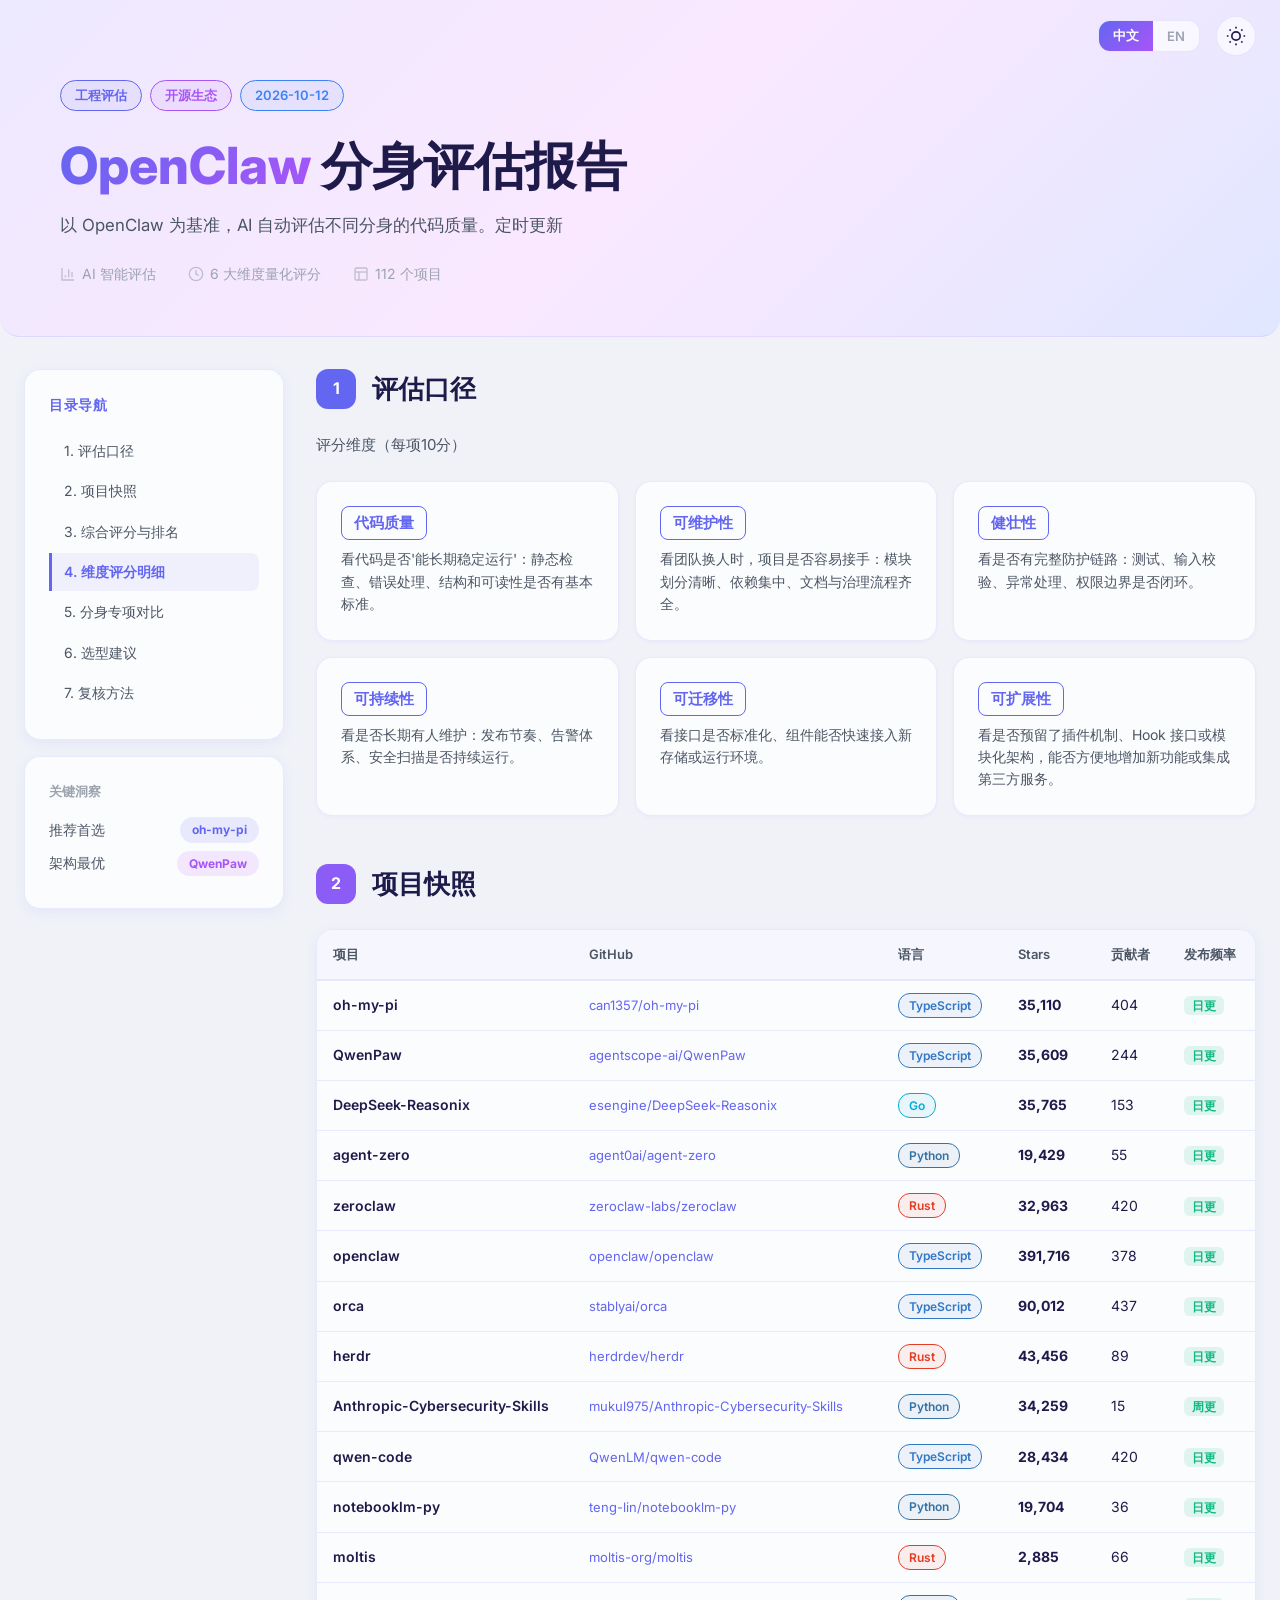
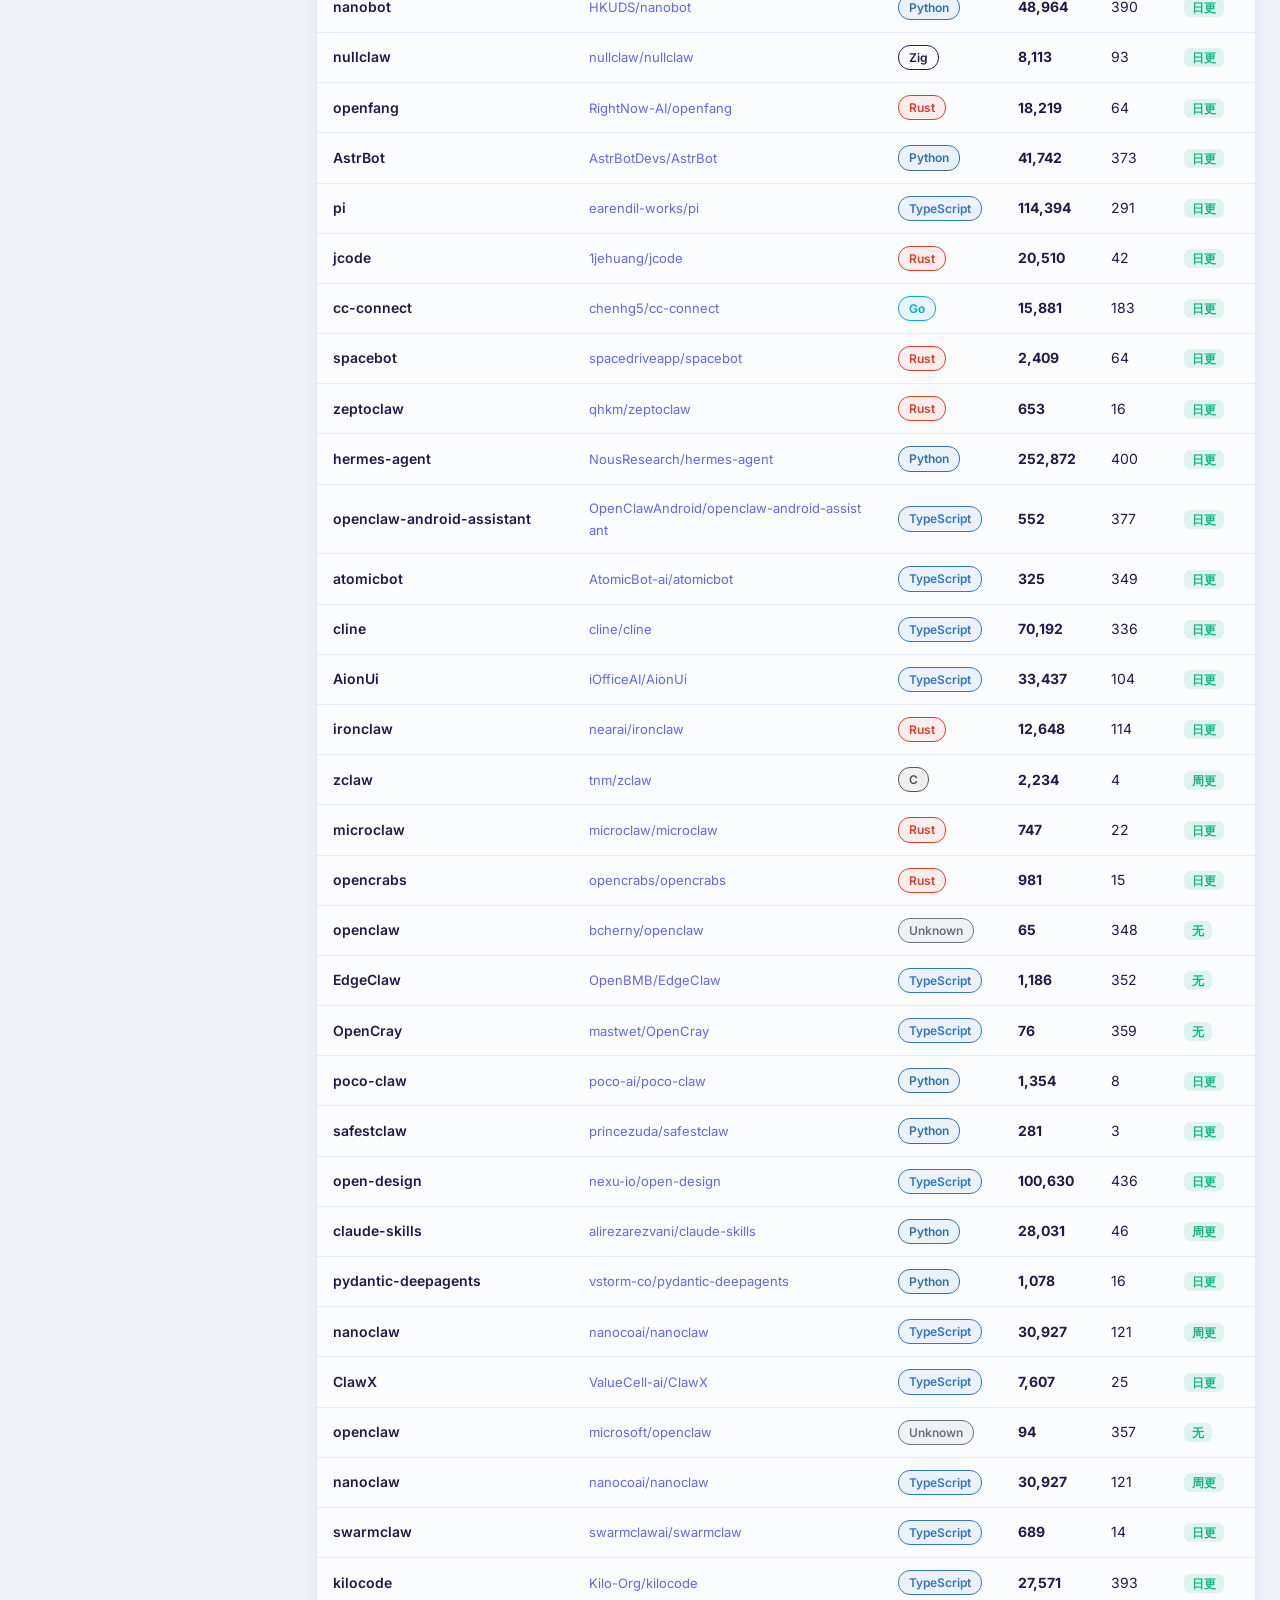
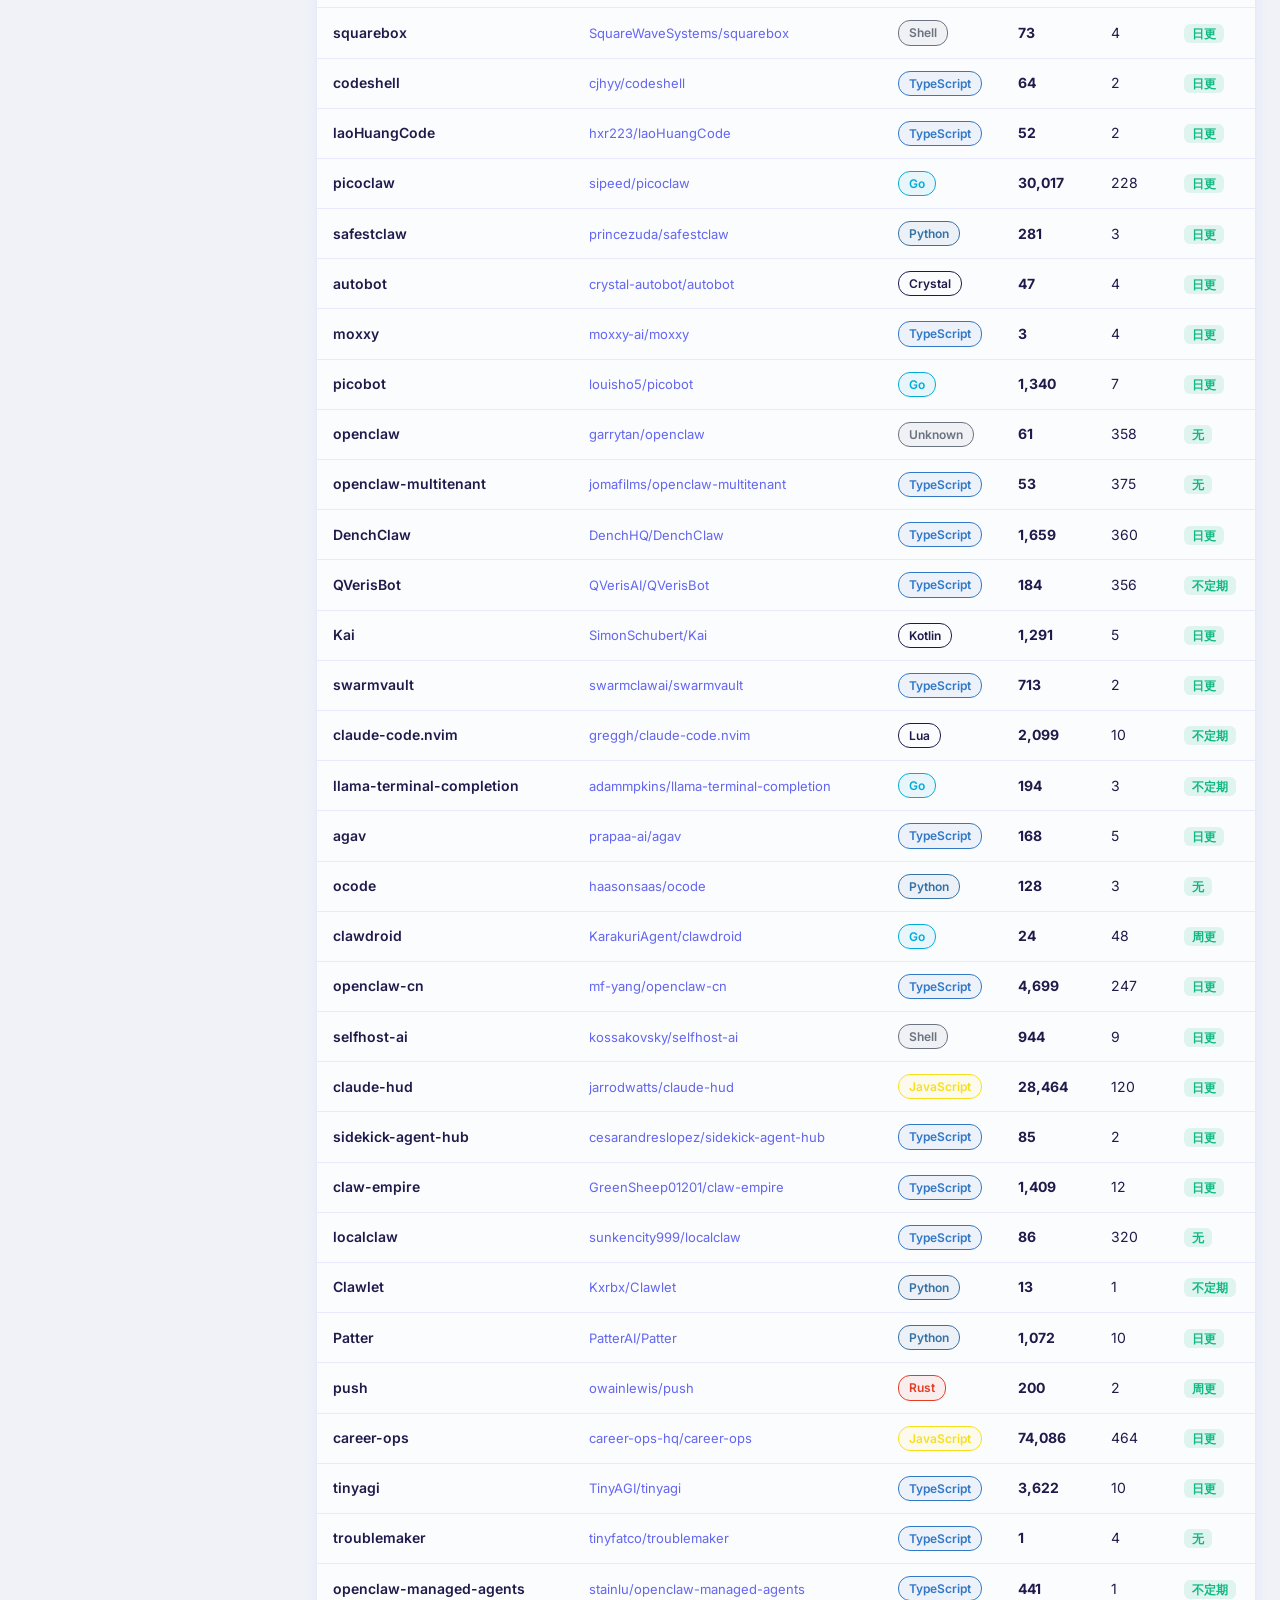
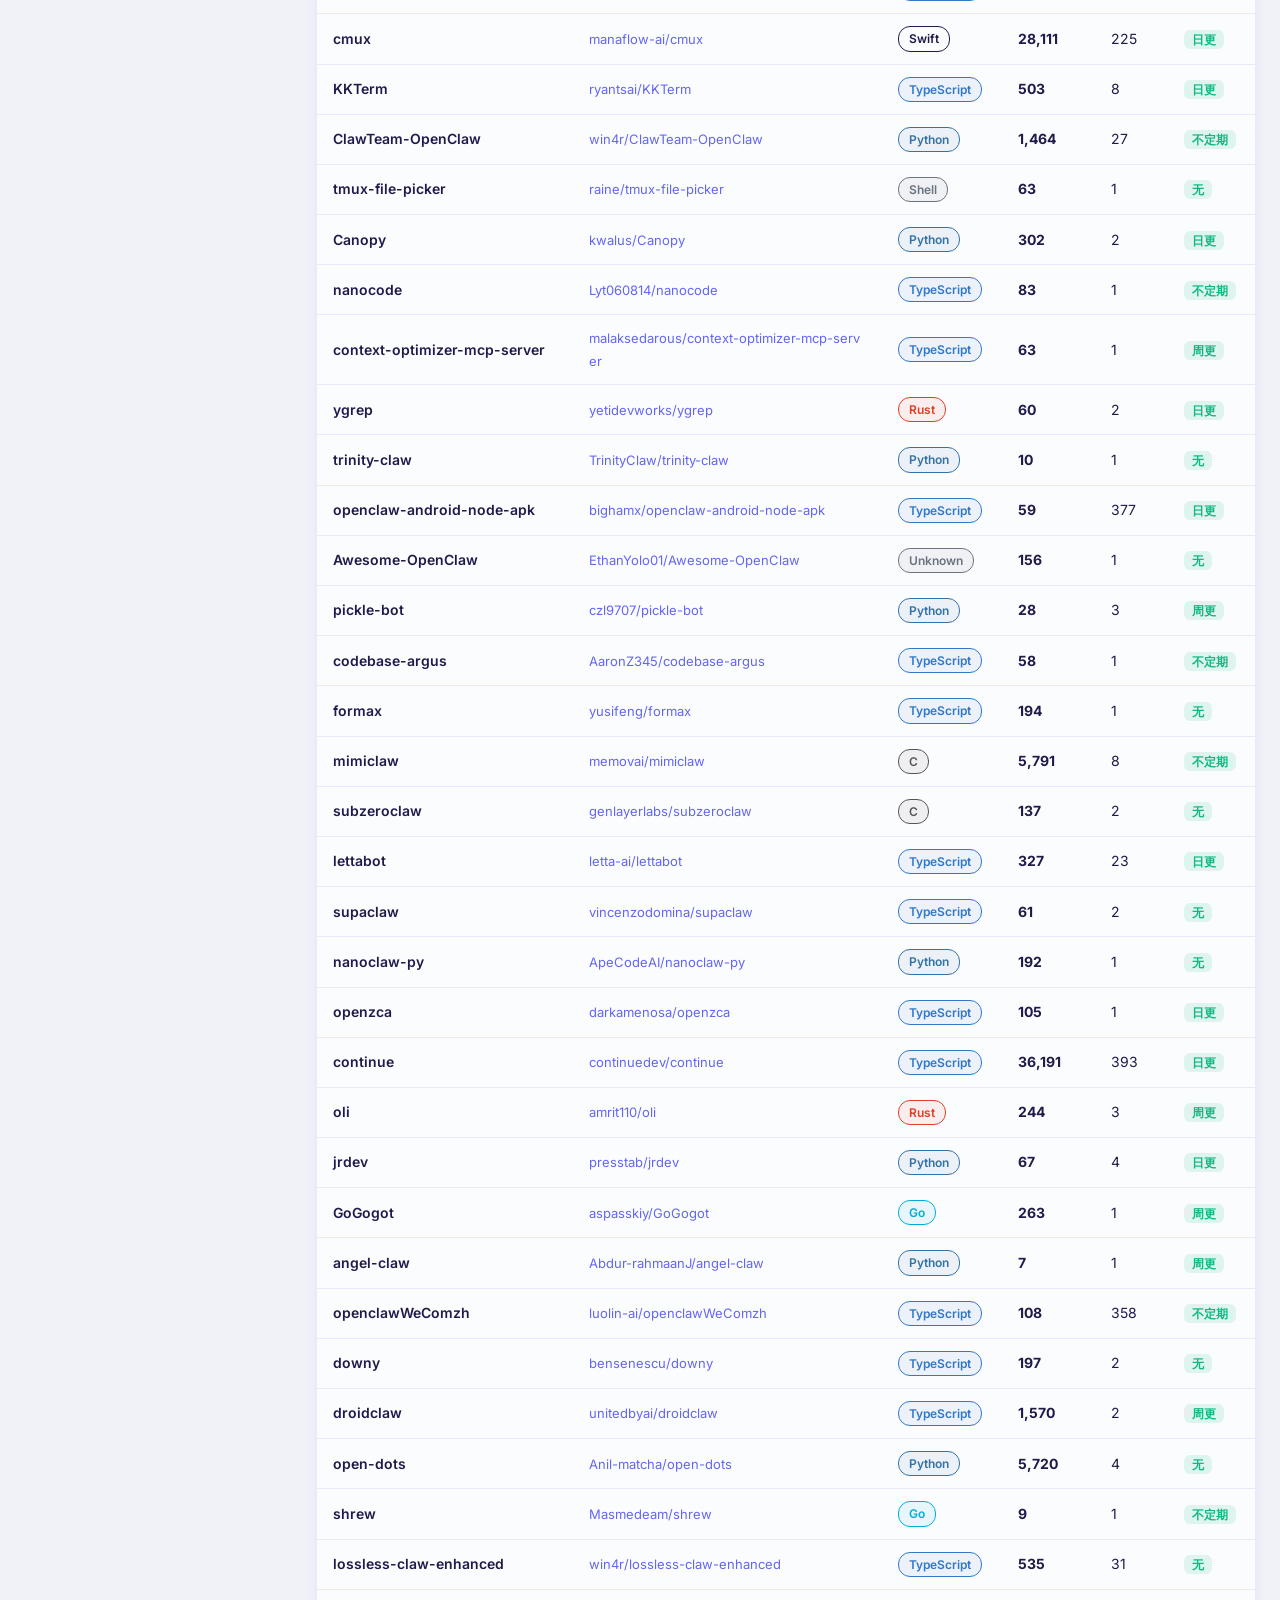
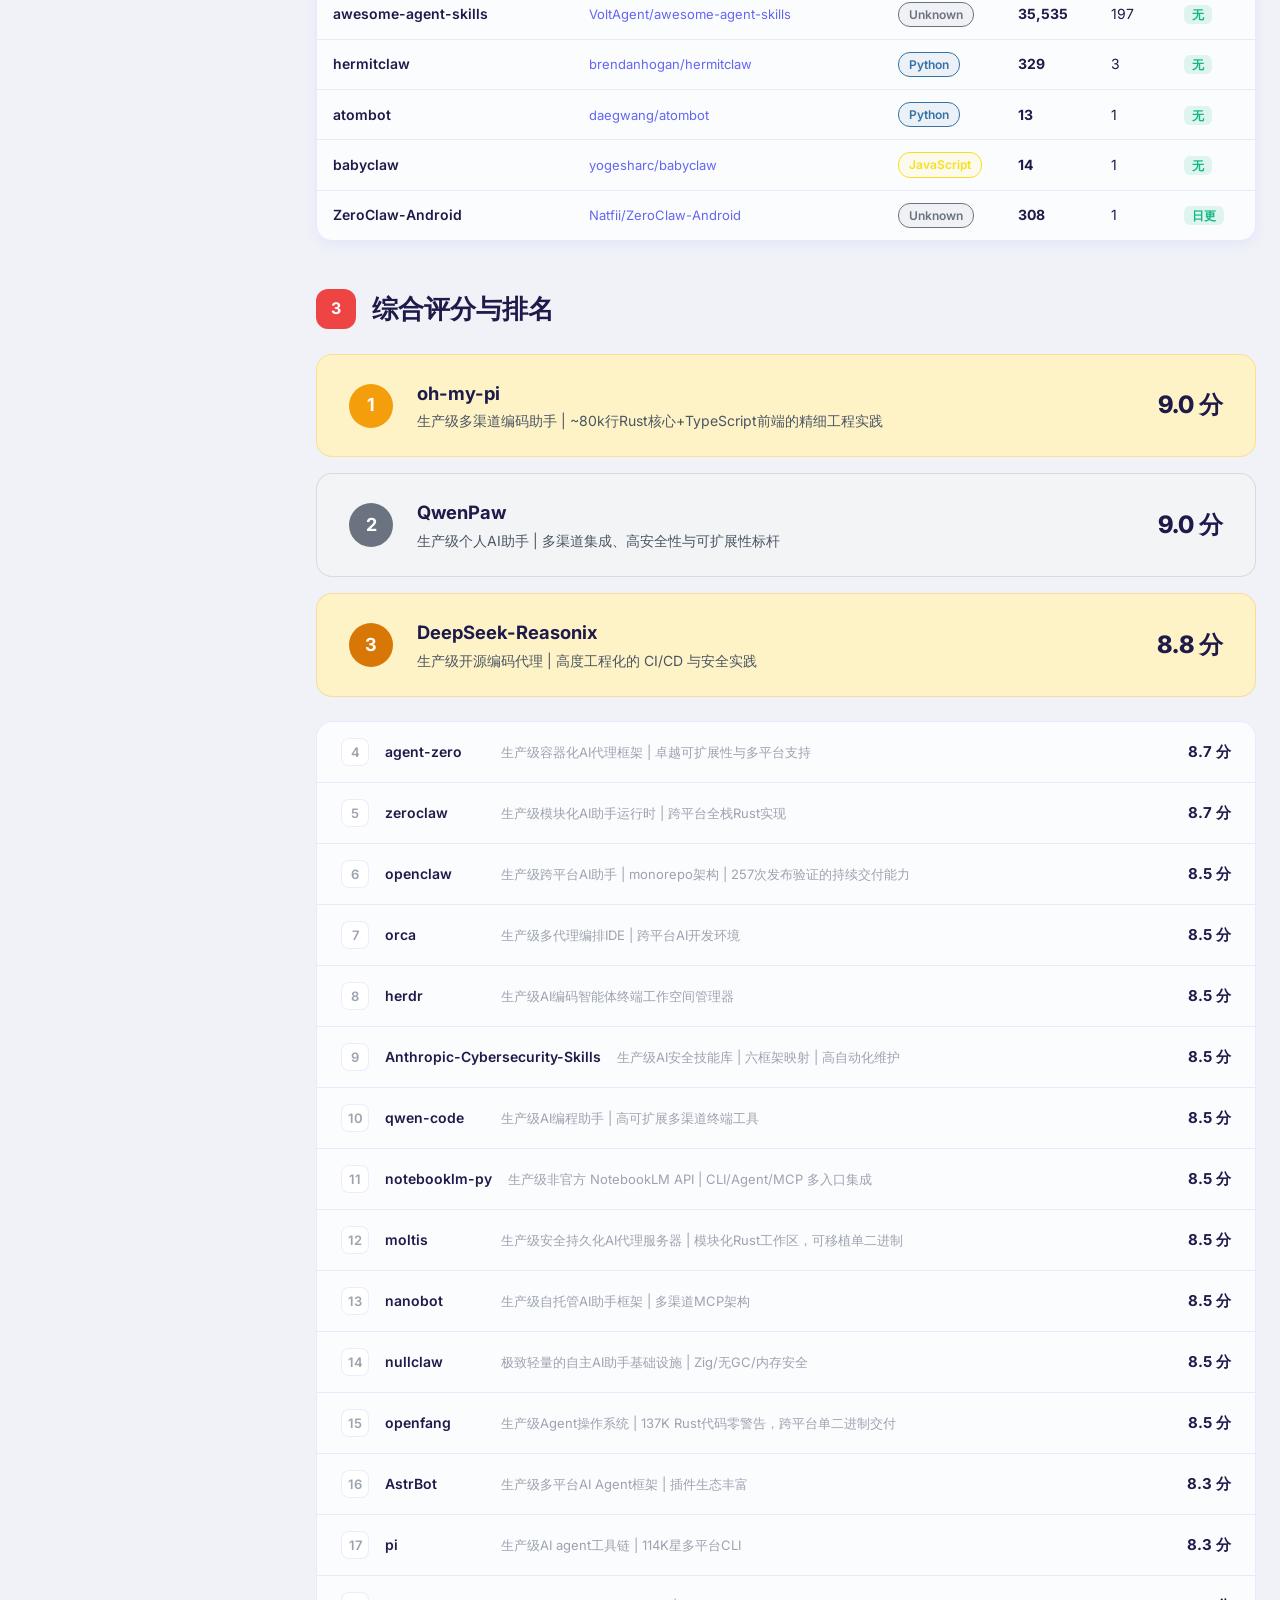
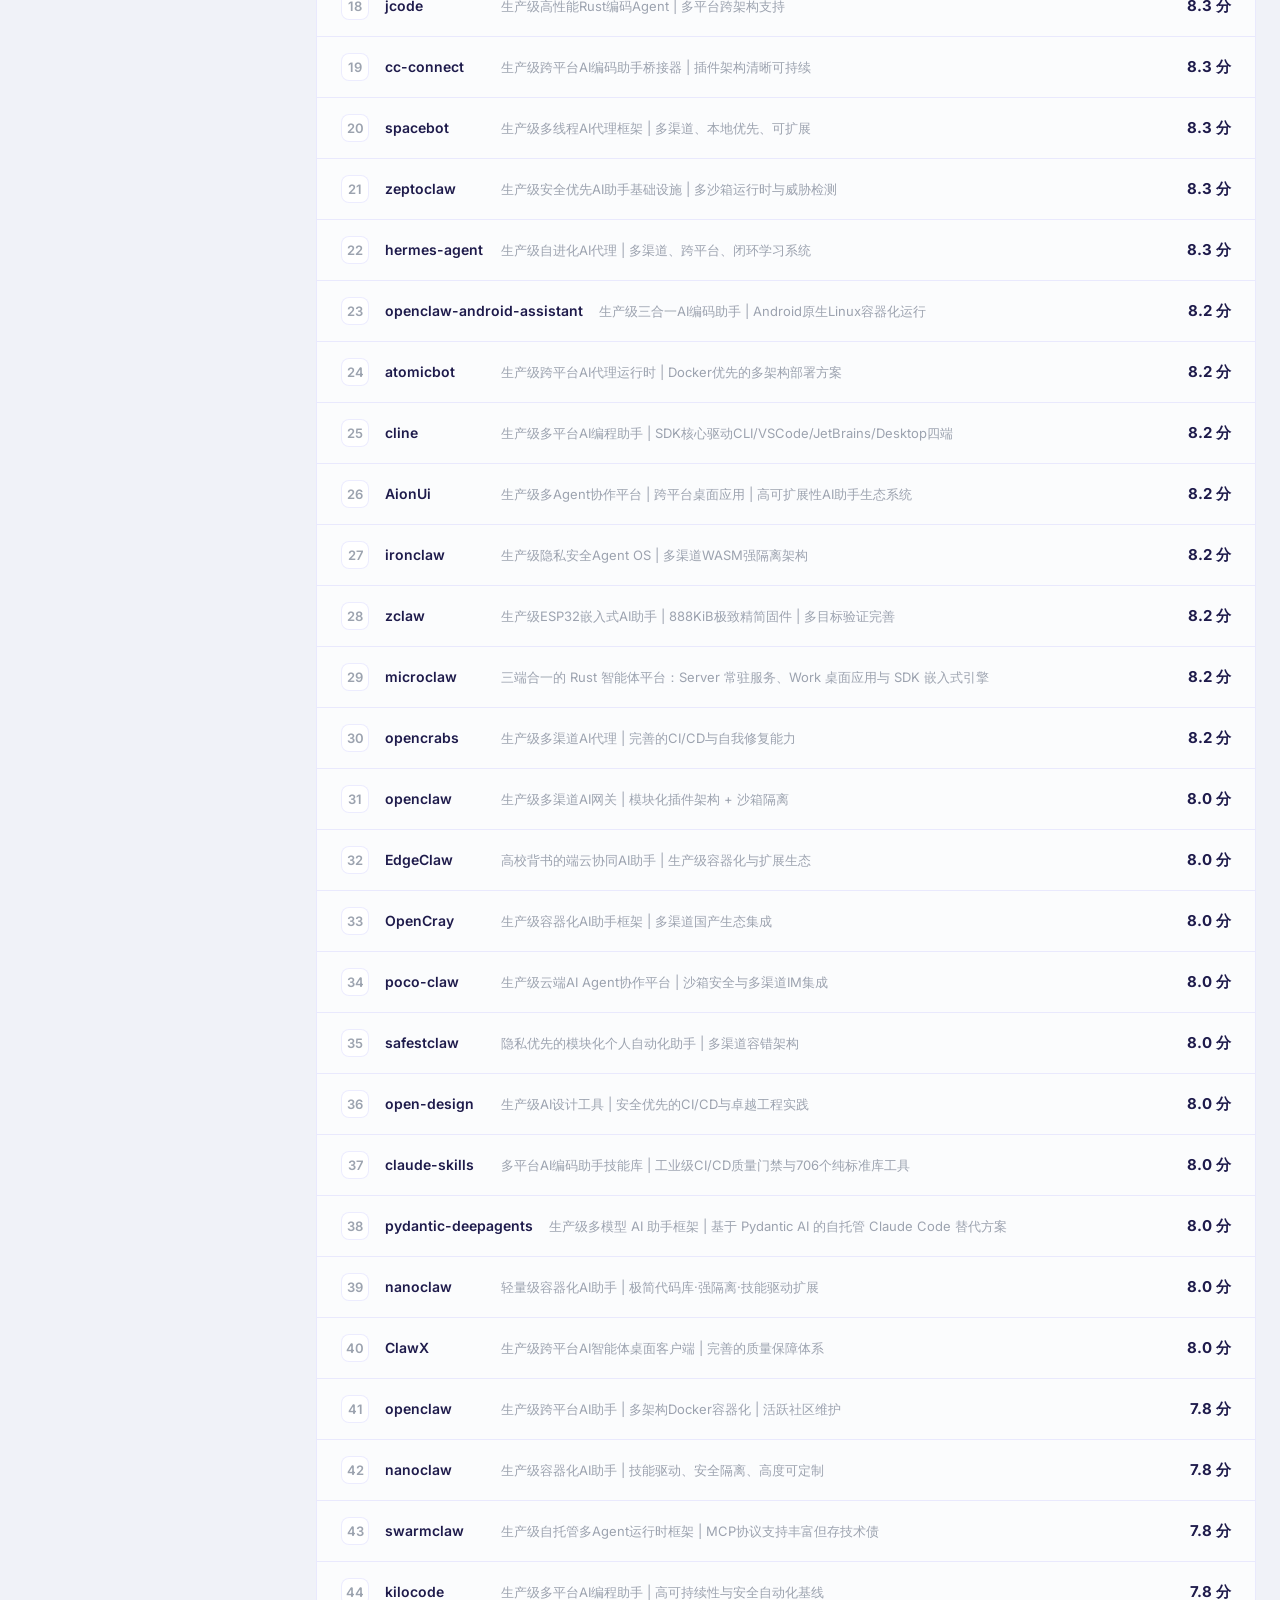
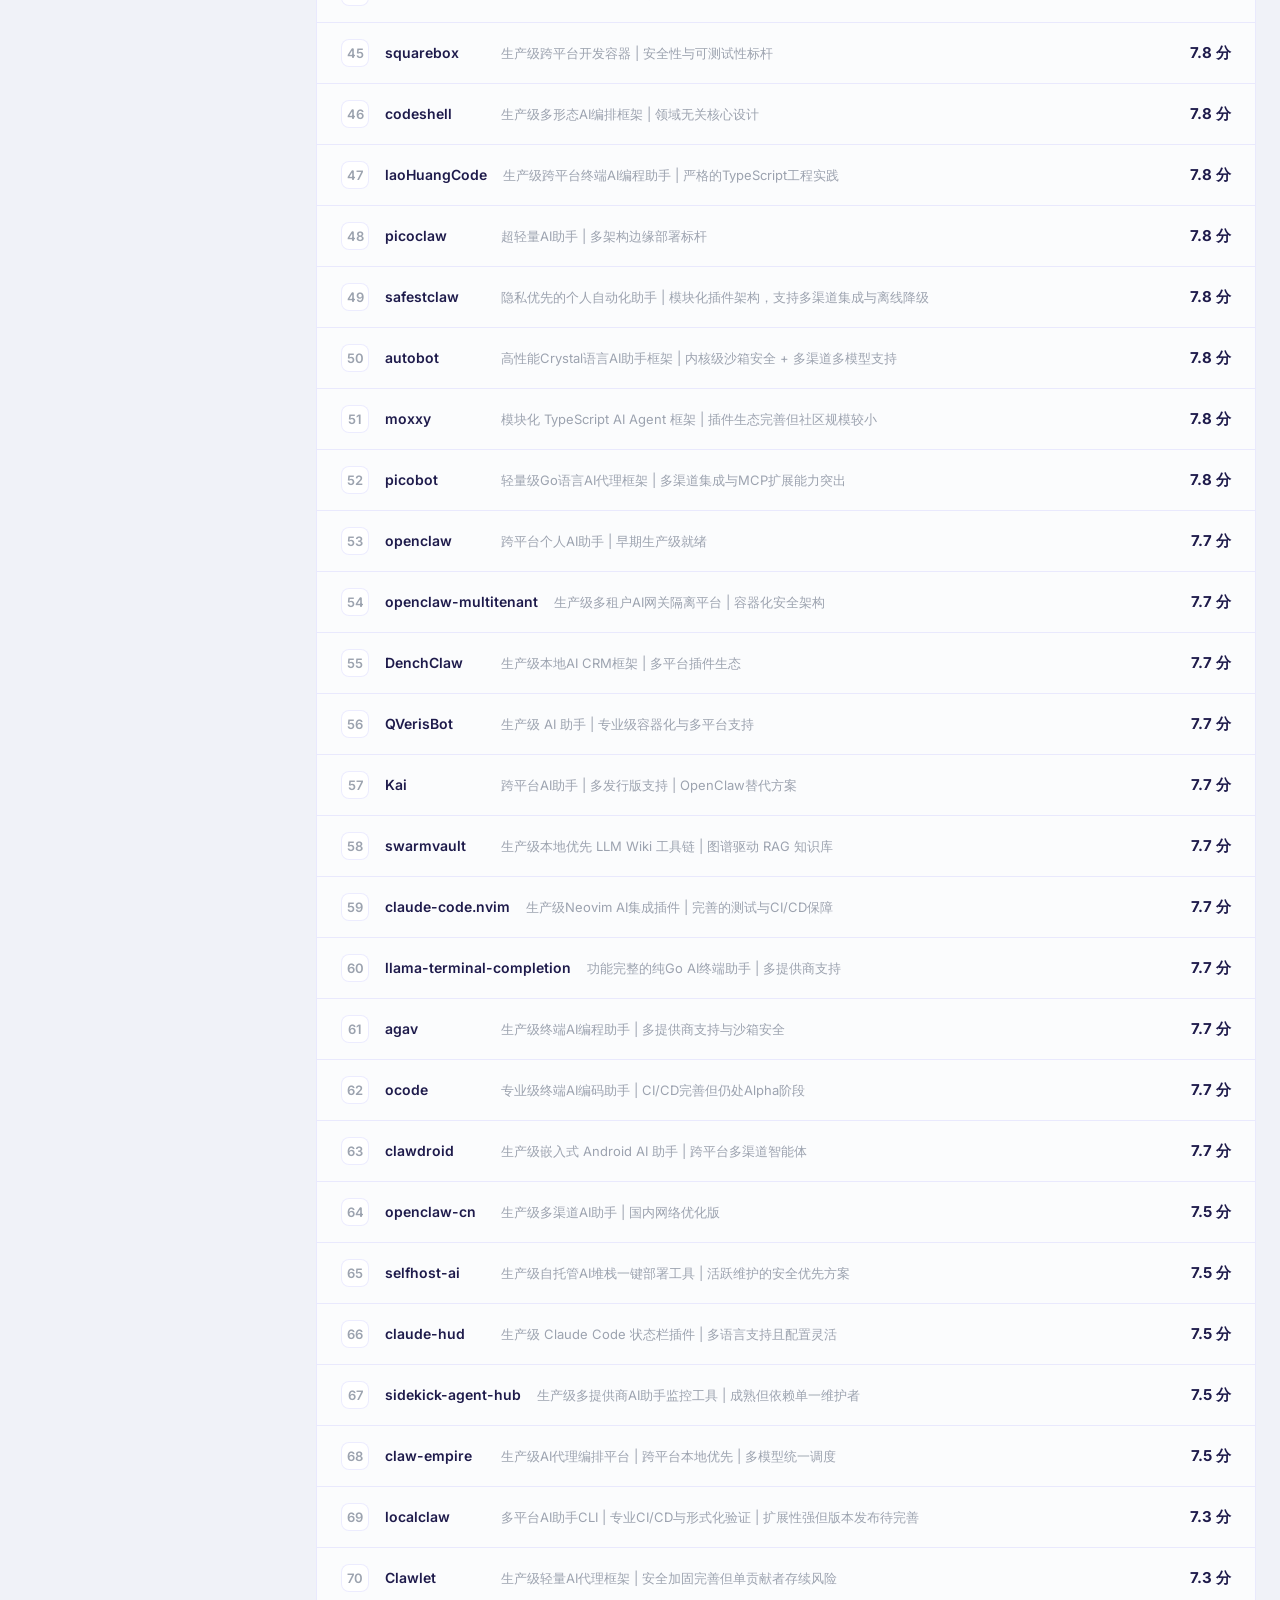
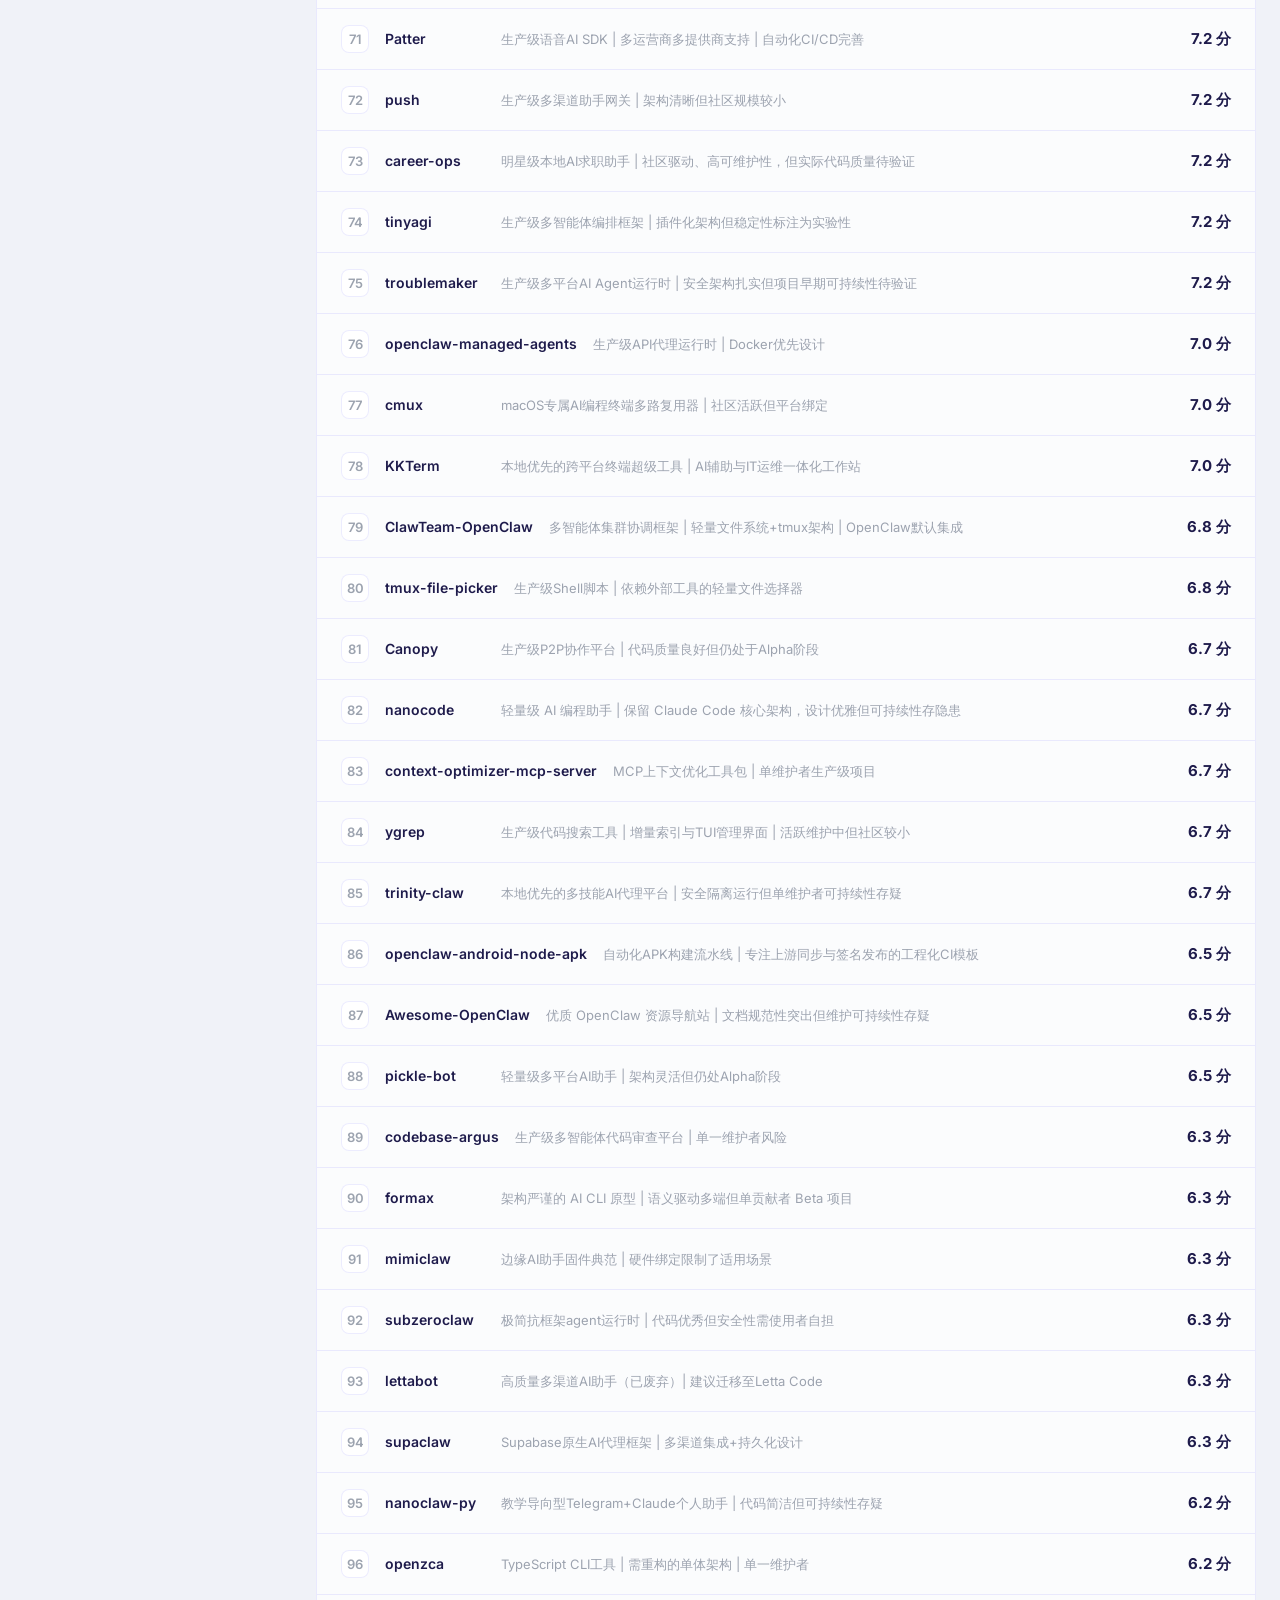
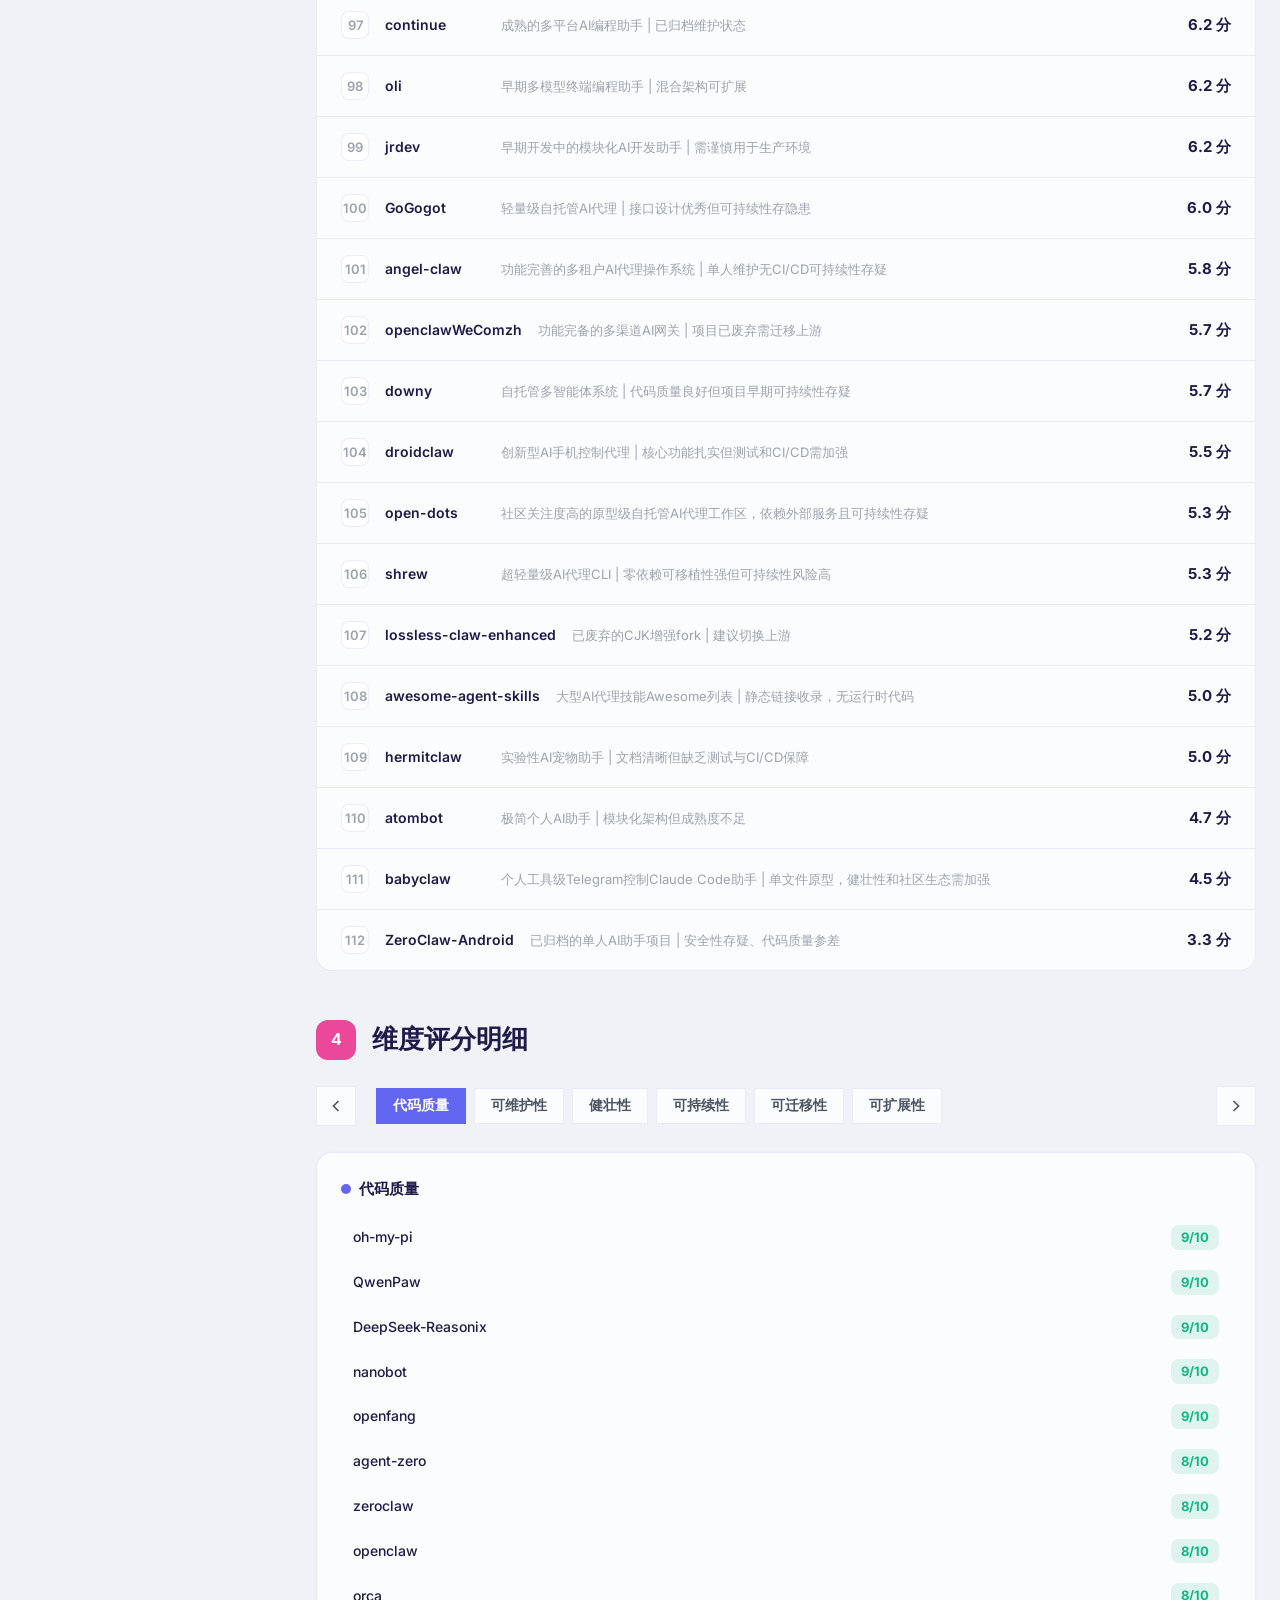
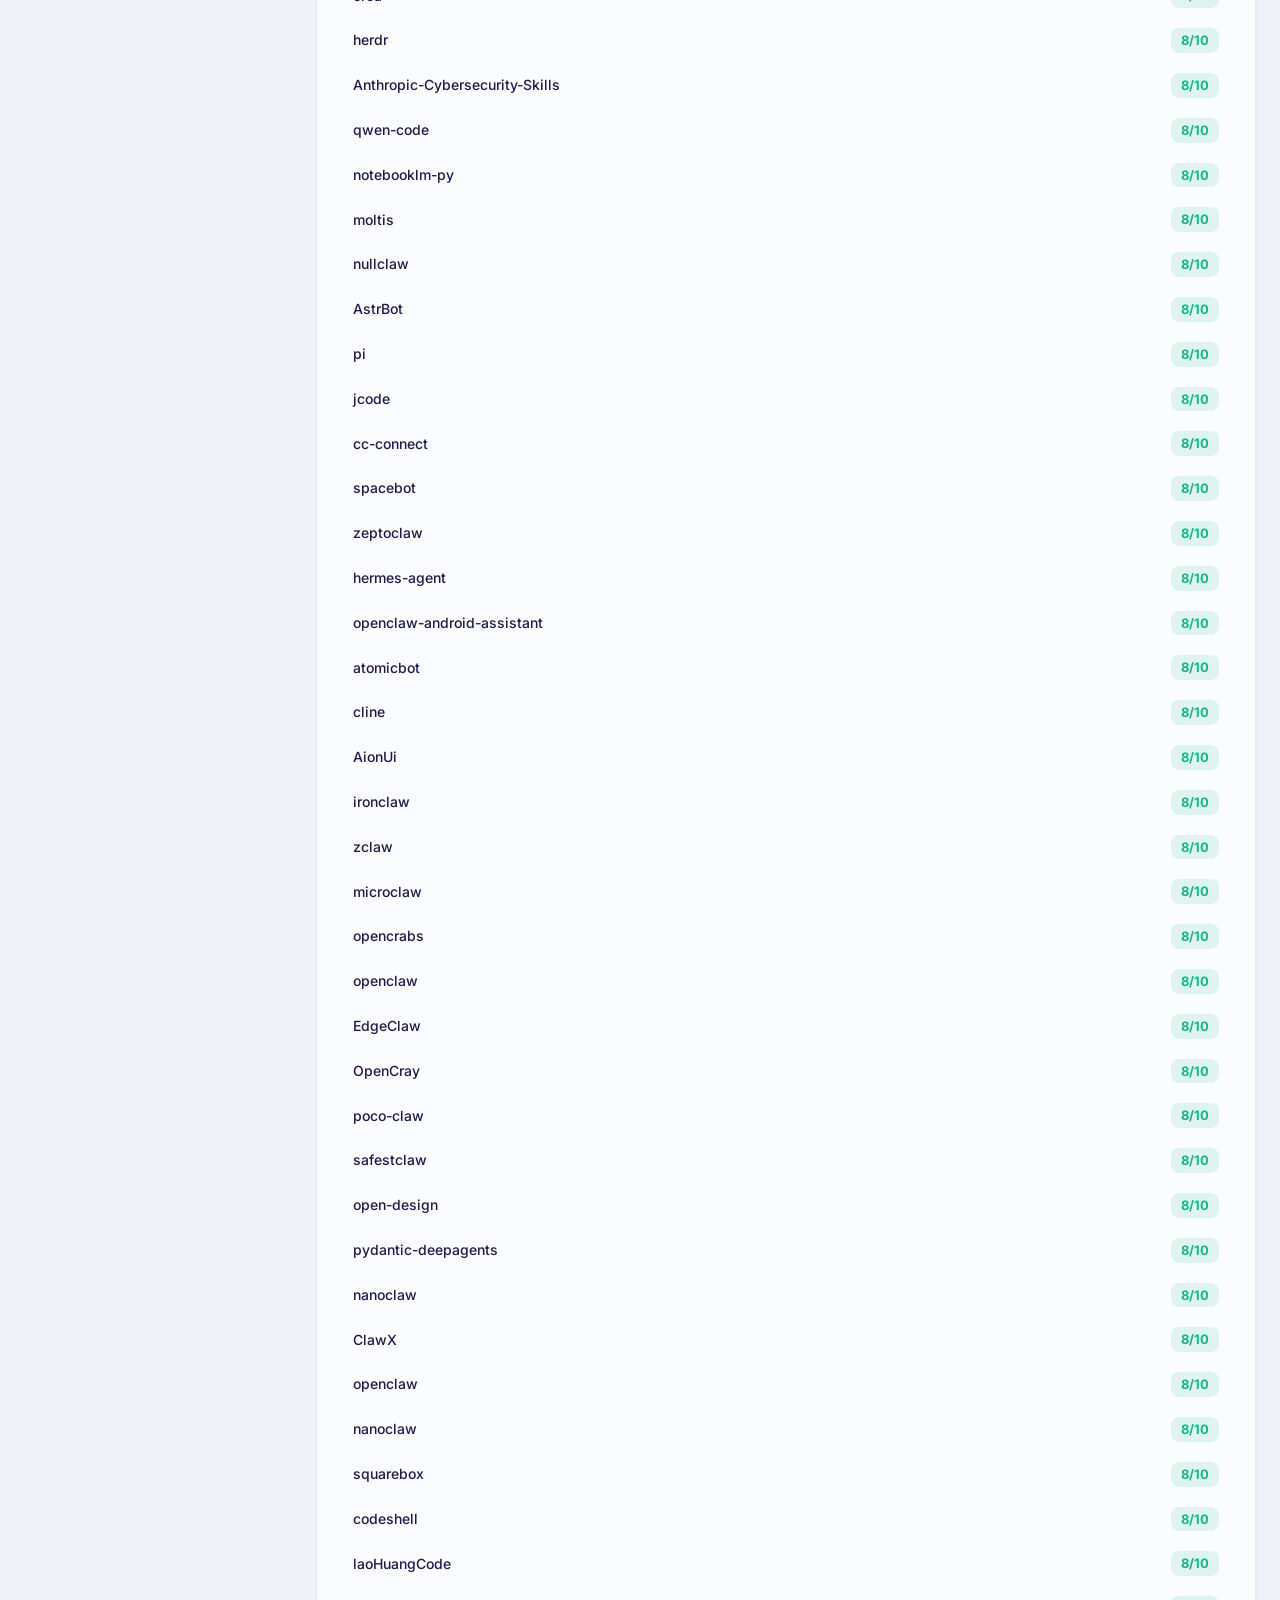
==== commit b2695cfe: "chore: update evaluation 2026-10-12" ====
--- a/docs/index.html
+++ b/docs/index.html
@@ -6,7 +6,7 @@
     <title>OpenClaw 分身评估报告 | OpenClaw Forks Evaluation Report 2026</title>
     <meta
       name="description"
-      content="以 OpenClaw 为基准，AI 自动评估 113 个分身项目的代码质量。6 大维度量化评分，定时更新。Automated AI evaluation of OpenClaw forks with 6-dimension scoring."
+      content="以 OpenClaw 为基准，AI 自动评估 112 个分身项目的代码质量。6 大维度量化评分，定时更新。Automated AI evaluation of OpenClaw forks with 6-dimension scoring."
     />
     <meta name="keywords" content="OpenClaw, AI coding assistant, code evaluation, fork comparison, 代码质量评估, 开源项目评测, AI编程助手" />
     <meta name="author" content="OpenClaw Evaluation Bot" />
@@ -14,13 +14,13 @@
     <!-- Open Graph -->
     <meta property="og:type" content="website" />
     <meta property="og:title" content="OpenClaw 分身评估报告 2026" />
-    <meta property="og:description" content="AI 自动评估 113 个 OpenClaw 分身项目，6 大维度量化评分，每周更新。" />
+    <meta property="og:description" content="AI 自动评估 112 个 OpenClaw 分身项目，6 大维度量化评分，每周更新。" />
     <meta property="og:locale" content="zh_CN" />
     <meta property="og:locale:alternate" content="en_US" />
     <!-- Twitter Card -->
     <meta name="twitter:card" content="summary_large_image" />
     <meta name="twitter:title" content="OpenClaw Forks Evaluation Report 2026" />
-    <meta name="twitter:description" content="AI-powered 6-dimension code quality evaluation of 113 OpenClaw forks. Updated weekly." />
+    <meta name="twitter:description" content="AI-powered 6-dimension code quality evaluation of 112 OpenClaw forks. Updated weekly." />
     <!-- Structured Data -->
     <script type="application/ld+json">
     {
@@ -28,8 +28,8 @@
       "@type": "TechArticle",
       "headline": "OpenClaw 分身评估报告",
       "description": "AI 自动评估 OpenClaw 分身项目的代码质量",
-      "datePublished": "2026-10-05",
-      "dateModified": "2026-10-05",
+      "datePublished": "2026-10-12",
+      "dateModified": "2026-10-12",
       "author": {"@type": "Organization", "name": "OpenClaw Evaluation Bot"},
       "inLanguage": ["zh-CN", "en"]
     }
@@ -94,7 +94,7 @@
         <span class="tag tag-pink" data-zh="开源生态" data-en="Open Source"
           >开源生态</span
         >
-        <span class="tag tag-blue">2026-10-05</span>
+        <span class="tag tag-blue">2026-10-12</span>
       </div>
       <h1>
         <span class="gradient-text">OpenClaw</span>
@@ -156,7 +156,7 @@
             <path d="M9 21V9" />
           </svg>
           <span
-            >113
+            >112
             <span data-zh="个项目" data-en="Projects">个项目</span></span
           >
         </span>
@@ -245,14 +245,14 @@
             <span class="insight-label" data-zh="推荐首选" data-en="Top Pick"
               >推荐首选</span
             >
-            <span class="insight-badge badge-purple">hermes-agent</span>
+            <span class="insight-badge badge-purple">oh-my-pi</span>
           </div>
           
           <div class="insight-row">
             <span class="insight-label" data-zh="架构最优" data-en="Best Arch"
               >架构最优</span
             >
-            <span class="insight-badge badge-pink">Kai</span>
+            <span class="insight-badge badge-pink">QwenPaw</span>
           </div>
           
         </div>
@@ -390,21 +390,21 @@
               <tbody>
                 
                 <tr>
-                  <td class="cell-name">hermes-agent</td>
-                  <td>
-                    <a href="https://github.com/NousResearch/hermes-agent" target="_blank" class="gh-link"
-                      >NousResearch/hermes-agent</a
-                    >
-                  </td>
-                  <td>
-                    <span class="lang-tag lang-python"
-                      >Python</span
+                  <td class="cell-name">oh-my-pi</td>
+                  <td>
+                    <a href="https://github.com/can1357/oh-my-pi" target="_blank" class="gh-link"
+                      >can1357/oh-my-pi</a
+                    >
+                  </td>
+                  <td>
+                    <span class="lang-tag lang-typescript"
+                      >TypeScript</span
                     >
                   </td>
                   <td class="cell-stars">
-                    <strong>251,268</strong>
-                  </td>
-                  <td>399</td>
+                    <strong>35,110</strong>
+                  </td>
+                  <td>404</td>
                   <td>
                     <span
                       class="freq-tag"
@@ -416,21 +416,21 @@
                 </tr>
                 
                 <tr>
-                  <td class="cell-name">Kai</td>
-                  <td>
-                    <a href="https://github.com/SimonSchubert/Kai" target="_blank" class="gh-link"
-                      >SimonSchubert/Kai</a
-                    >
-                  </td>
-                  <td>
-                    <span class="lang-tag lang-kotlin"
-                      >Kotlin</span
+                  <td class="cell-name">QwenPaw</td>
+                  <td>
+                    <a href="https://github.com/agentscope-ai/QwenPaw" target="_blank" class="gh-link"
+                      >agentscope-ai/QwenPaw</a
+                    >
+                  </td>
+                  <td>
+                    <span class="lang-tag lang-typescript"
+                      >TypeScript</span
                     >
                   </td>
                   <td class="cell-stars">
-                    <strong>1,272</strong>
-                  </td>
-                  <td>5</td>
+                    <strong>35,609</strong>
+                  </td>
+                  <td>244</td>
                   <td>
                     <span
                       class="freq-tag"
@@ -442,21 +442,21 @@
                 </tr>
                 
                 <tr>
-                  <td class="cell-name">orca</td>
-                  <td>
-                    <a href="https://github.com/stablyai/orca" target="_blank" class="gh-link"
-                      >stablyai/orca</a
-                    >
-                  </td>
-                  <td>
-                    <span class="lang-tag lang-typescript"
-                      >TypeScript</span
+                  <td class="cell-name">DeepSeek-Reasonix</td>
+                  <td>
+                    <a href="https://github.com/esengine/DeepSeek-Reasonix" target="_blank" class="gh-link"
+                      >esengine/DeepSeek-Reasonix</a
+                    >
+                  </td>
+                  <td>
+                    <span class="lang-tag lang-go"
+                      >Go</span
                     >
                   </td>
                   <td class="cell-stars">
-                    <strong>85,143</strong>
-                  </td>
-                  <td>417</td>
+                    <strong>35,765</strong>
+                  </td>
+                  <td>153</td>
                   <td>
                     <span
                       class="freq-tag"
@@ -468,21 +468,21 @@
                 </tr>
                 
                 <tr>
-                  <td class="cell-name">moltis</td>
-                  <td>
-                    <a href="https://github.com/moltis-org/moltis" target="_blank" class="gh-link"
-                      >moltis-org/moltis</a
-                    >
-                  </td>
-                  <td>
-                    <span class="lang-tag lang-rust"
-                      >Rust</span
+                  <td class="cell-name">agent-zero</td>
+                  <td>
+                    <a href="https://github.com/agent0ai/agent-zero" target="_blank" class="gh-link"
+                      >agent0ai/agent-zero</a
+                    >
+                  </td>
+                  <td>
+                    <span class="lang-tag lang-python"
+                      >Python</span
                     >
                   </td>
                   <td class="cell-stars">
-                    <strong>2,885</strong>
-                  </td>
-                  <td>66</td>
+                    <strong>19,429</strong>
+                  </td>
+                  <td>55</td>
                   <td>
                     <span
                       class="freq-tag"
@@ -494,10 +494,10 @@
                 </tr>
                 
                 <tr>
-                  <td class="cell-name">openfang</td>
-                  <td>
-                    <a href="https://github.com/RightNow-AI/openfang" target="_blank" class="gh-link"
-                      >RightNow-AI/openfang</a
+                  <td class="cell-name">zeroclaw</td>
+                  <td>
+                    <a href="https://github.com/zeroclaw-labs/zeroclaw" target="_blank" class="gh-link"
+                      >zeroclaw-labs/zeroclaw</a
                     >
                   </td>
                   <td>
@@ -506,9 +506,9 @@
                     >
                   </td>
                   <td class="cell-stars">
-                    <strong>18,208</strong>
-                  </td>
-                  <td>64</td>
+                    <strong>32,963</strong>
+                  </td>
+                  <td>420</td>
                   <td>
                     <span
                       class="freq-tag"
@@ -520,10 +520,10 @@
                 </tr>
                 
                 <tr>
-                  <td class="cell-name">QwenPaw</td>
-                  <td>
-                    <a href="https://github.com/agentscope-ai/QwenPaw" target="_blank" class="gh-link"
-                      >agentscope-ai/QwenPaw</a
+                  <td class="cell-name">openclaw</td>
+                  <td>
+                    <a href="https://github.com/openclaw/openclaw" target="_blank" class="gh-link"
+                      >openclaw/openclaw</a
                     >
                   </td>
                   <td>
@@ -532,9 +532,9 @@
                     >
                   </td>
                   <td class="cell-stars">
-                    <strong>35,445</strong>
-                  </td>
-                  <td>241</td>
+                    <strong>391,716</strong>
+                  </td>
+                  <td>378</td>
                   <td>
                     <span
                       class="freq-tag"
@@ -546,21 +546,21 @@
                 </tr>
                 
                 <tr>
-                  <td class="cell-name">Patter</td>
-                  <td>
-                    <a href="https://github.com/PatterAI/Patter" target="_blank" class="gh-link"
-                      >PatterAI/Patter</a
-                    >
-                  </td>
-                  <td>
-                    <span class="lang-tag lang-python"
-                      >Python</span
+                  <td class="cell-name">orca</td>
+                  <td>
+                    <a href="https://github.com/stablyai/orca" target="_blank" class="gh-link"
+                      >stablyai/orca</a
+                    >
+                  </td>
+                  <td>
+                    <span class="lang-tag lang-typescript"
+                      >TypeScript</span
                     >
                   </td>
                   <td class="cell-stars">
-                    <strong>1,065</strong>
-                  </td>
-                  <td>10</td>
+                    <strong>90,012</strong>
+                  </td>
+                  <td>437</td>
                   <td>
                     <span
                       class="freq-tag"
@@ -572,21 +572,21 @@
                 </tr>
                 
                 <tr>
-                  <td class="cell-name">pi</td>
-                  <td>
-                    <a href="https://github.com/earendil-works/pi" target="_blank" class="gh-link"
-                      >earendil-works/pi</a
-                    >
-                  </td>
-                  <td>
-                    <span class="lang-tag lang-typescript"
-                      >TypeScript</span
+                  <td class="cell-name">herdr</td>
+                  <td>
+                    <a href="https://github.com/herdrdev/herdr" target="_blank" class="gh-link"
+                      >herdrdev/herdr</a
+                    >
+                  </td>
+                  <td>
+                    <span class="lang-tag lang-rust"
+                      >Rust</span
                     >
                   </td>
                   <td class="cell-stars">
-                    <strong>112,491</strong>
-                  </td>
-                  <td>290</td>
+                    <strong>43,456</strong>
+                  </td>
+                  <td>89</td>
                   <td>
                     <span
                       class="freq-tag"
@@ -598,10 +598,36 @@
                 </tr>
                 
                 <tr>
-                  <td class="cell-name">cline</td>
-                  <td>
-                    <a href="https://github.com/cline/cline" target="_blank" class="gh-link"
-                      >cline/cline</a
+                  <td class="cell-name">Anthropic-Cybersecurity-Skills</td>
+                  <td>
+                    <a href="https://github.com/mukul975/Anthropic-Cybersecurity-Skills" target="_blank" class="gh-link"
+                      >mukul975/Anthropic-Cybersecurity-Skills</a
+                    >
+                  </td>
+                  <td>
+                    <span class="lang-tag lang-python"
+                      >Python</span
+                    >
+                  </td>
+                  <td class="cell-stars">
+                    <strong>34,259</strong>
+                  </td>
+                  <td>15</td>
+                  <td>
+                    <span
+                      class="freq-tag"
+                      data-zh="周更"
+                      data-en="Weekly"
+                      >周更</span
+                    >
+                  </td>
+                </tr>
+                
+                <tr>
+                  <td class="cell-name">qwen-code</td>
+                  <td>
+                    <a href="https://github.com/QwenLM/qwen-code" target="_blank" class="gh-link"
+                      >QwenLM/qwen-code</a
                     >
                   </td>
                   <td>
@@ -610,9 +636,9 @@
                     >
                   </td>
                   <td class="cell-stars">
-                    <strong>69,866</strong>
-                  </td>
-                  <td>323</td>
+                    <strong>28,434</strong>
+                  </td>
+                  <td>420</td>
                   <td>
                     <span
                       class="freq-tag"
@@ -624,10 +650,10 @@
                 </tr>
                 
                 <tr>
-                  <td class="cell-name">Anthropic-Cybersecurity-Skills</td>
-                  <td>
-                    <a href="https://github.com/mukul975/Anthropic-Cybersecurity-Skills" target="_blank" class="gh-link"
-                      >mukul975/Anthropic-Cybersecurity-Skills</a
+                  <td class="cell-name">notebooklm-py</td>
+                  <td>
+                    <a href="https://github.com/teng-lin/notebooklm-py" target="_blank" class="gh-link"
+                      >teng-lin/notebooklm-py</a
                     >
                   </td>
                   <td>
@@ -636,9 +662,451 @@
                     >
                   </td>
                   <td class="cell-stars">
-                    <strong>33,789</strong>
-                  </td>
-                  <td>15</td>
+                    <strong>19,704</strong>
+                  </td>
+                  <td>36</td>
+                  <td>
+                    <span
+                      class="freq-tag"
+                      data-zh="日更"
+                      data-en="Daily"
+                      >日更</span
+                    >
+                  </td>
+                </tr>
+                
+                <tr>
+                  <td class="cell-name">moltis</td>
+                  <td>
+                    <a href="https://github.com/moltis-org/moltis" target="_blank" class="gh-link"
+                      >moltis-org/moltis</a
+                    >
+                  </td>
+                  <td>
+                    <span class="lang-tag lang-rust"
+                      >Rust</span
+                    >
+                  </td>
+                  <td class="cell-stars">
+                    <strong>2,885</strong>
+                  </td>
+                  <td>66</td>
+                  <td>
+                    <span
+                      class="freq-tag"
+                      data-zh="日更"
+                      data-en="Daily"
+                      >日更</span
+                    >
+                  </td>
+                </tr>
+                
+                <tr>
+                  <td class="cell-name">nanobot</td>
+                  <td>
+                    <a href="https://github.com/HKUDS/nanobot" target="_blank" class="gh-link"
+                      >HKUDS/nanobot</a
+                    >
+                  </td>
+                  <td>
+                    <span class="lang-tag lang-python"
+                      >Python</span
+                    >
+                  </td>
+                  <td class="cell-stars">
+                    <strong>48,964</strong>
+                  </td>
+                  <td>390</td>
+                  <td>
+                    <span
+                      class="freq-tag"
+                      data-zh="日更"
+                      data-en="Daily"
+                      >日更</span
+                    >
+                  </td>
+                </tr>
+                
+                <tr>
+                  <td class="cell-name">nullclaw</td>
+                  <td>
+                    <a href="https://github.com/nullclaw/nullclaw" target="_blank" class="gh-link"
+                      >nullclaw/nullclaw</a
+                    >
+                  </td>
+                  <td>
+                    <span class="lang-tag lang-zig"
+                      >Zig</span
+                    >
+                  </td>
+                  <td class="cell-stars">
+                    <strong>8,113</strong>
+                  </td>
+                  <td>93</td>
+                  <td>
+                    <span
+                      class="freq-tag"
+                      data-zh="日更"
+                      data-en="Daily"
+                      >日更</span
+                    >
+                  </td>
+                </tr>
+                
+                <tr>
+                  <td class="cell-name">openfang</td>
+                  <td>
+                    <a href="https://github.com/RightNow-AI/openfang" target="_blank" class="gh-link"
+                      >RightNow-AI/openfang</a
+                    >
+                  </td>
+                  <td>
+                    <span class="lang-tag lang-rust"
+                      >Rust</span
+                    >
+                  </td>
+                  <td class="cell-stars">
+                    <strong>18,219</strong>
+                  </td>
+                  <td>64</td>
+                  <td>
+                    <span
+                      class="freq-tag"
+                      data-zh="日更"
+                      data-en="Daily"
+                      >日更</span
+                    >
+                  </td>
+                </tr>
+                
+                <tr>
+                  <td class="cell-name">AstrBot</td>
+                  <td>
+                    <a href="https://github.com/AstrBotDevs/AstrBot" target="_blank" class="gh-link"
+                      >AstrBotDevs/AstrBot</a
+                    >
+                  </td>
+                  <td>
+                    <span class="lang-tag lang-python"
+                      >Python</span
+                    >
+                  </td>
+                  <td class="cell-stars">
+                    <strong>41,742</strong>
+                  </td>
+                  <td>373</td>
+                  <td>
+                    <span
+                      class="freq-tag"
+                      data-zh="日更"
+                      data-en="Daily"
+                      >日更</span
+                    >
+                  </td>
+                </tr>
+                
+                <tr>
+                  <td class="cell-name">pi</td>
+                  <td>
+                    <a href="https://github.com/earendil-works/pi" target="_blank" class="gh-link"
+                      >earendil-works/pi</a
+                    >
+                  </td>
+                  <td>
+                    <span class="lang-tag lang-typescript"
+                      >TypeScript</span
+                    >
+                  </td>
+                  <td class="cell-stars">
+                    <strong>114,394</strong>
+                  </td>
+                  <td>291</td>
+                  <td>
+                    <span
+                      class="freq-tag"
+                      data-zh="日更"
+                      data-en="Daily"
+                      >日更</span
+                    >
+                  </td>
+                </tr>
+                
+                <tr>
+                  <td class="cell-name">jcode</td>
+                  <td>
+                    <a href="https://github.com/1jehuang/jcode" target="_blank" class="gh-link"
+                      >1jehuang/jcode</a
+                    >
+                  </td>
+                  <td>
+                    <span class="lang-tag lang-rust"
+                      >Rust</span
+                    >
+                  </td>
+                  <td class="cell-stars">
+                    <strong>20,510</strong>
+                  </td>
+                  <td>42</td>
+                  <td>
+                    <span
+                      class="freq-tag"
+                      data-zh="日更"
+                      data-en="Daily"
+                      >日更</span
+                    >
+                  </td>
+                </tr>
+                
+                <tr>
+                  <td class="cell-name">cc-connect</td>
+                  <td>
+                    <a href="https://github.com/chenhg5/cc-connect" target="_blank" class="gh-link"
+                      >chenhg5/cc-connect</a
+                    >
+                  </td>
+                  <td>
+                    <span class="lang-tag lang-go"
+                      >Go</span
+                    >
+                  </td>
+                  <td class="cell-stars">
+                    <strong>15,881</strong>
+                  </td>
+                  <td>183</td>
+                  <td>
+                    <span
+                      class="freq-tag"
+                      data-zh="日更"
+                      data-en="Daily"
+                      >日更</span
+                    >
+                  </td>
+                </tr>
+                
+                <tr>
+                  <td class="cell-name">spacebot</td>
+                  <td>
+                    <a href="https://github.com/spacedriveapp/spacebot" target="_blank" class="gh-link"
+                      >spacedriveapp/spacebot</a
+                    >
+                  </td>
+                  <td>
+                    <span class="lang-tag lang-rust"
+                      >Rust</span
+                    >
+                  </td>
+                  <td class="cell-stars">
+                    <strong>2,409</strong>
+                  </td>
+                  <td>64</td>
+                  <td>
+                    <span
+                      class="freq-tag"
+                      data-zh="日更"
+                      data-en="Daily"
+                      >日更</span
+                    >
+                  </td>
+                </tr>
+                
+                <tr>
+                  <td class="cell-name">zeptoclaw</td>
+                  <td>
+                    <a href="https://github.com/qhkm/zeptoclaw" target="_blank" class="gh-link"
+                      >qhkm/zeptoclaw</a
+                    >
+                  </td>
+                  <td>
+                    <span class="lang-tag lang-rust"
+                      >Rust</span
+                    >
+                  </td>
+                  <td class="cell-stars">
+                    <strong>653</strong>
+                  </td>
+                  <td>16</td>
+                  <td>
+                    <span
+                      class="freq-tag"
+                      data-zh="日更"
+                      data-en="Daily"
+                      >日更</span
+                    >
+                  </td>
+                </tr>
+                
+                <tr>
+                  <td class="cell-name">hermes-agent</td>
+                  <td>
+                    <a href="https://github.com/NousResearch/hermes-agent" target="_blank" class="gh-link"
+                      >NousResearch/hermes-agent</a
+                    >
+                  </td>
+                  <td>
+                    <span class="lang-tag lang-python"
+                      >Python</span
+                    >
+                  </td>
+                  <td class="cell-stars">
+                    <strong>252,872</strong>
+                  </td>
+                  <td>400</td>
+                  <td>
+                    <span
+                      class="freq-tag"
+                      data-zh="日更"
+                      data-en="Daily"
+                      >日更</span
+                    >
+                  </td>
+                </tr>
+                
+                <tr>
+                  <td class="cell-name">openclaw-android-assistant</td>
+                  <td>
+                    <a href="https://github.com/OpenClawAndroid/openclaw-android-assistant" target="_blank" class="gh-link"
+                      >OpenClawAndroid/openclaw-android-assistant</a
+                    >
+                  </td>
+                  <td>
+                    <span class="lang-tag lang-typescript"
+                      >TypeScript</span
+                    >
+                  </td>
+                  <td class="cell-stars">
+                    <strong>552</strong>
+                  </td>
+                  <td>377</td>
+                  <td>
+                    <span
+                      class="freq-tag"
+                      data-zh="日更"
+                      data-en="Daily"
+                      >日更</span
+                    >
+                  </td>
+                </tr>
+                
+                <tr>
+                  <td class="cell-name">atomicbot</td>
+                  <td>
+                    <a href="https://github.com/AtomicBot-ai/atomicbot" target="_blank" class="gh-link"
+                      >AtomicBot-ai/atomicbot</a
+                    >
+                  </td>
+                  <td>
+                    <span class="lang-tag lang-typescript"
+                      >TypeScript</span
+                    >
+                  </td>
+                  <td class="cell-stars">
+                    <strong>325</strong>
+                  </td>
+                  <td>349</td>
+                  <td>
+                    <span
+                      class="freq-tag"
+                      data-zh="日更"
+                      data-en="Daily"
+                      >日更</span
+                    >
+                  </td>
+                </tr>
+                
+                <tr>
+                  <td class="cell-name">cline</td>
+                  <td>
+                    <a href="https://github.com/cline/cline" target="_blank" class="gh-link"
+                      >cline/cline</a
+                    >
+                  </td>
+                  <td>
+                    <span class="lang-tag lang-typescript"
+                      >TypeScript</span
+                    >
+                  </td>
+                  <td class="cell-stars">
+                    <strong>70,192</strong>
+                  </td>
+                  <td>336</td>
+                  <td>
+                    <span
+                      class="freq-tag"
+                      data-zh="日更"
+                      data-en="Daily"
+                      >日更</span
+                    >
+                  </td>
+                </tr>
+                
+                <tr>
+                  <td class="cell-name">AionUi</td>
+                  <td>
+                    <a href="https://github.com/iOfficeAI/AionUi" target="_blank" class="gh-link"
+                      >iOfficeAI/AionUi</a
+                    >
+                  </td>
+                  <td>
+                    <span class="lang-tag lang-typescript"
+                      >TypeScript</span
+                    >
+                  </td>
+                  <td class="cell-stars">
+                    <strong>33,437</strong>
+                  </td>
+                  <td>104</td>
+                  <td>
+                    <span
+                      class="freq-tag"
+                      data-zh="日更"
+                      data-en="Daily"
+                      >日更</span
+                    >
+                  </td>
+                </tr>
+                
+                <tr>
+                  <td class="cell-name">ironclaw</td>
+                  <td>
+                    <a href="https://github.com/nearai/ironclaw" target="_blank" class="gh-link"
+                      >nearai/ironclaw</a
+                    >
+                  </td>
+                  <td>
+                    <span class="lang-tag lang-rust"
+                      >Rust</span
+                    >
+                  </td>
+                  <td class="cell-stars">
+                    <strong>12,648</strong>
+                  </td>
+                  <td>114</td>
+                  <td>
+                    <span
+                      class="freq-tag"
+                      data-zh="日更"
+                      data-en="Daily"
+                      >日更</span
+                    >
+                  </td>
+                </tr>
+                
+                <tr>
+                  <td class="cell-name">zclaw</td>
+                  <td>
+                    <a href="https://github.com/tnm/zclaw" target="_blank" class="gh-link"
+                      >tnm/zclaw</a
+                    >
+                  </td>
+                  <td>
+                    <span class="lang-tag lang-c"
+                      >C</span
+                    >
+                  </td>
+                  <td class="cell-stars">
+                    <strong>2,234</strong>
+                  </td>
+                  <td>4</td>
                   <td>
                     <span
                       class="freq-tag"
@@ -650,21 +1118,21 @@
                 </tr>
                 
                 <tr>
-                  <td class="cell-name">kilocode</td>
-                  <td>
-                    <a href="https://github.com/Kilo-Org/kilocode" target="_blank" class="gh-link"
-                      >Kilo-Org/kilocode</a
-                    >
-                  </td>
-                  <td>
-                    <span class="lang-tag lang-typescript"
-                      >TypeScript</span
+                  <td class="cell-name">microclaw</td>
+                  <td>
+                    <a href="https://github.com/microclaw/microclaw" target="_blank" class="gh-link"
+                      >microclaw/microclaw</a
+                    >
+                  </td>
+                  <td>
+                    <span class="lang-tag lang-rust"
+                      >Rust</span
                     >
                   </td>
                   <td class="cell-stars">
-                    <strong>27,498</strong>
-                  </td>
-                  <td>390</td>
+                    <strong>747</strong>
+                  </td>
+                  <td>22</td>
                   <td>
                     <span
                       class="freq-tag"
@@ -676,10 +1144,10 @@
                 </tr>
                 
                 <tr>
-                  <td class="cell-name">jcode</td>
-                  <td>
-                    <a href="https://github.com/1jehuang/jcode" target="_blank" class="gh-link"
-                      >1jehuang/jcode</a
+                  <td class="cell-name">opencrabs</td>
+                  <td>
+                    <a href="https://github.com/opencrabs/opencrabs" target="_blank" class="gh-link"
+                      >opencrabs/opencrabs</a
                     >
                   </td>
                   <td>
@@ -688,9 +1156,9 @@
                     >
                   </td>
                   <td class="cell-stars">
-                    <strong>20,304</strong>
-                  </td>
-                  <td>38</td>
+                    <strong>981</strong>
+                  </td>
+                  <td>15</td>
                   <td>
                     <span
                       class="freq-tag"
@@ -702,21 +1170,99 @@
                 </tr>
                 
                 <tr>
-                  <td class="cell-name">zeroclaw</td>
-                  <td>
-                    <a href="https://github.com/zeroclaw-labs/zeroclaw" target="_blank" class="gh-link"
-                      >zeroclaw-labs/zeroclaw</a
-                    >
-                  </td>
-                  <td>
-                    <span class="lang-tag lang-rust"
-                      >Rust</span
+                  <td class="cell-name">openclaw</td>
+                  <td>
+                    <a href="https://github.com/bcherny/openclaw" target="_blank" class="gh-link"
+                      >bcherny/openclaw</a
+                    >
+                  </td>
+                  <td>
+                    <span class="lang-tag lang-unknown"
+                      >Unknown</span
                     >
                   </td>
                   <td class="cell-stars">
-                    <strong>32,932</strong>
-                  </td>
-                  <td>420</td>
+                    <strong>65</strong>
+                  </td>
+                  <td>348</td>
+                  <td>
+                    <span
+                      class="freq-tag"
+                      data-zh="无"
+                      data-en="None"
+                      >无</span
+                    >
+                  </td>
+                </tr>
+                
+                <tr>
+                  <td class="cell-name">EdgeClaw</td>
+                  <td>
+                    <a href="https://github.com/OpenBMB/EdgeClaw" target="_blank" class="gh-link"
+                      >OpenBMB/EdgeClaw</a
+                    >
+                  </td>
+                  <td>
+                    <span class="lang-tag lang-typescript"
+                      >TypeScript</span
+                    >
+                  </td>
+                  <td class="cell-stars">
+                    <strong>1,186</strong>
+                  </td>
+                  <td>352</td>
+                  <td>
+                    <span
+                      class="freq-tag"
+                      data-zh="无"
+                      data-en="None"
+                      >无</span
+                    >
+                  </td>
+                </tr>
+                
+                <tr>
+                  <td class="cell-name">OpenCray</td>
+                  <td>
+                    <a href="https://github.com/mastwet/OpenCray" target="_blank" class="gh-link"
+                      >mastwet/OpenCray</a
+                    >
+                  </td>
+                  <td>
+                    <span class="lang-tag lang-typescript"
+                      >TypeScript</span
+                    >
+                  </td>
+                  <td class="cell-stars">
+                    <strong>76</strong>
+                  </td>
+                  <td>359</td>
+                  <td>
+                    <span
+                      class="freq-tag"
+                      data-zh="无"
+                      data-en="None"
+                      >无</span
+                    >
+                  </td>
+                </tr>
+                
+                <tr>
+                  <td class="cell-name">poco-claw</td>
+                  <td>
+                    <a href="https://github.com/poco-ai/poco-claw" target="_blank" class="gh-link"
+                      >poco-ai/poco-claw</a
+                    >
+                  </td>
+                  <td>
+                    <span class="lang-tag lang-python"
+                      >Python</span
+                    >
+                  </td>
+                  <td class="cell-stars">
+                    <strong>1,354</strong>
+                  </td>
+                  <td>8</td>
                   <td>
                     <span
                       class="freq-tag"
@@ -728,21 +1274,21 @@
                 </tr>
                 
                 <tr>
-                  <td class="cell-name">openclaw-android-assistant</td>
-                  <td>
-                    <a href="https://github.com/OpenClawAndroid/openclaw-android-assistant" target="_blank" class="gh-link"
-                      >OpenClawAndroid/openclaw-android-assistant</a
-                    >
-                  </td>
-                  <td>
-                    <span class="lang-tag lang-typescript"
-                      >TypeScript</span
+                  <td class="cell-name">safestclaw</td>
+                  <td>
+                    <a href="https://github.com/princezuda/safestclaw" target="_blank" class="gh-link"
+                      >princezuda/safestclaw</a
+                    >
+                  </td>
+                  <td>
+                    <span class="lang-tag lang-python"
+                      >Python</span
                     >
                   </td>
                   <td class="cell-stars">
-                    <strong>552</strong>
-                  </td>
-                  <td>377</td>
+                    <strong>281</strong>
+                  </td>
+                  <td>3</td>
                   <td>
                     <span
                       class="freq-tag"
@@ -754,10 +1300,10 @@
                 </tr>
                 
                 <tr>
-                  <td class="cell-name">AionUi</td>
-                  <td>
-                    <a href="https://github.com/iOfficeAI/AionUi" target="_blank" class="gh-link"
-                      >iOfficeAI/AionUi</a
+                  <td class="cell-name">open-design</td>
+                  <td>
+                    <a href="https://github.com/nexu-io/open-design" target="_blank" class="gh-link"
+                      >nexu-io/open-design</a
                     >
                   </td>
                   <td>
@@ -766,9 +1312,9 @@
                     >
                   </td>
                   <td class="cell-stars">
-                    <strong>33,317</strong>
-                  </td>
-                  <td>104</td>
+                    <strong>100,630</strong>
+                  </td>
+                  <td>436</td>
                   <td>
                     <span
                       class="freq-tag"
@@ -792,7 +1338,7 @@
                     >
                   </td>
                   <td class="cell-stars">
-                    <strong>27,618</strong>
+                    <strong>28,031</strong>
                   </td>
                   <td>46</td>
                   <td>
@@ -806,10 +1352,10 @@
                 </tr>
                 
                 <tr>
-                  <td class="cell-name">notebooklm-py</td>
-                  <td>
-                    <a href="https://github.com/teng-lin/notebooklm-py" target="_blank" class="gh-link"
-                      >teng-lin/notebooklm-py</a
+                  <td class="cell-name">pydantic-deepagents</td>
+                  <td>
+                    <a href="https://github.com/vstorm-co/pydantic-deepagents" target="_blank" class="gh-link"
+                      >vstorm-co/pydantic-deepagents</a
                     >
                   </td>
                   <td>
@@ -818,9 +1364,9 @@
                     >
                   </td>
                   <td class="cell-stars">
-                    <strong>19,610</strong>
-                  </td>
-                  <td>36</td>
+                    <strong>1,078</strong>
+                  </td>
+                  <td>16</td>
                   <td>
                     <span
                       class="freq-tag"
@@ -832,21 +1378,47 @@
                 </tr>
                 
                 <tr>
-                  <td class="cell-name">ironclaw</td>
-                  <td>
-                    <a href="https://github.com/nearai/ironclaw" target="_blank" class="gh-link"
-                      >nearai/ironclaw</a
-                    >
-                  </td>
-                  <td>
-                    <span class="lang-tag lang-rust"
-                      >Rust</span
+                  <td class="cell-name">nanoclaw</td>
+                  <td>
+                    <a href="https://github.com/nanocoai/nanoclaw" target="_blank" class="gh-link"
+                      >nanocoai/nanoclaw</a
+                    >
+                  </td>
+                  <td>
+                    <span class="lang-tag lang-typescript"
+                      >TypeScript</span
                     >
                   </td>
                   <td class="cell-stars">
-                    <strong>12,640</strong>
-                  </td>
-                  <td>114</td>
+                    <strong>30,927</strong>
+                  </td>
+                  <td>121</td>
+                  <td>
+                    <span
+                      class="freq-tag"
+                      data-zh="周更"
+                      data-en="Weekly"
+                      >周更</span
+                    >
+                  </td>
+                </tr>
+                
+                <tr>
+                  <td class="cell-name">ClawX</td>
+                  <td>
+                    <a href="https://github.com/ValueCell-ai/ClawX" target="_blank" class="gh-link"
+                      >ValueCell-ai/ClawX</a
+                    >
+                  </td>
+                  <td>
+                    <span class="lang-tag lang-typescript"
+                      >TypeScript</span
+                    >
+                  </td>
+                  <td class="cell-stars">
+                    <strong>7,607</strong>
+                  </td>
+                  <td>25</td>
                   <td>
                     <span
                       class="freq-tag"
@@ -858,21 +1430,73 @@
                 </tr>
                 
                 <tr>
-                  <td class="cell-name">nanobot</td>
-                  <td>
-                    <a href="https://github.com/HKUDS/nanobot" target="_blank" class="gh-link"
-                      >HKUDS/nanobot</a
-                    >
-                  </td>
-                  <td>
-                    <span class="lang-tag lang-python"
-                      >Python</span
+                  <td class="cell-name">openclaw</td>
+                  <td>
+                    <a href="https://github.com/microsoft/openclaw" target="_blank" class="gh-link"
+                      >microsoft/openclaw</a
+                    >
+                  </td>
+                  <td>
+                    <span class="lang-tag lang-unknown"
+                      >Unknown</span
                     >
                   </td>
                   <td class="cell-stars">
-                    <strong>48,789</strong>
-                  </td>
-                  <td>388</td>
+                    <strong>94</strong>
+                  </td>
+                  <td>357</td>
+                  <td>
+                    <span
+                      class="freq-tag"
+                      data-zh="无"
+                      data-en="None"
+                      >无</span
+                    >
+                  </td>
+                </tr>
+                
+                <tr>
+                  <td class="cell-name">nanoclaw</td>
+                  <td>
+                    <a href="https://github.com/nanocoai/nanoclaw" target="_blank" class="gh-link"
+                      >nanocoai/nanoclaw</a
+                    >
+                  </td>
+                  <td>
+                    <span class="lang-tag lang-typescript"
+                      >TypeScript</span
+                    >
+                  </td>
+                  <td class="cell-stars">
+                    <strong>30,927</strong>
+                  </td>
+                  <td>121</td>
+                  <td>
+                    <span
+                      class="freq-tag"
+                      data-zh="周更"
+                      data-en="Weekly"
+                      >周更</span
+                    >
+                  </td>
+                </tr>
+                
+                <tr>
+                  <td class="cell-name">swarmclaw</td>
+                  <td>
+                    <a href="https://github.com/swarmclawai/swarmclaw" target="_blank" class="gh-link"
+                      >swarmclawai/swarmclaw</a
+                    >
+                  </td>
+                  <td>
+                    <span class="lang-tag lang-typescript"
+                      >TypeScript</span
+                    >
+                  </td>
+                  <td class="cell-stars">
+                    <strong>689</strong>
+                  </td>
+                  <td>14</td>
                   <td>
                     <span
                       class="freq-tag"
@@ -884,21 +1508,21 @@
                 </tr>
                 
                 <tr>
-                  <td class="cell-name">nullclaw</td>
-                  <td>
-                    <a href="https://github.com/nullclaw/nullclaw" target="_blank" class="gh-link"
-                      >nullclaw/nullclaw</a
-                    >
-                  </td>
-                  <td>
-                    <span class="lang-tag lang-zig"
-                      >Zig</span
+                  <td class="cell-name">kilocode</td>
+                  <td>
+                    <a href="https://github.com/Kilo-Org/kilocode" target="_blank" class="gh-link"
+                      >Kilo-Org/kilocode</a
+                    >
+                  </td>
+                  <td>
+                    <span class="lang-tag lang-typescript"
+                      >TypeScript</span
                     >
                   </td>
                   <td class="cell-stars">
-                    <strong>8,102</strong>
-                  </td>
-                  <td>92</td>
+                    <strong>27,571</strong>
+                  </td>
+                  <td>393</td>
                   <td>
                     <span
                       class="freq-tag"
@@ -910,21 +1534,21 @@
                 </tr>
                 
                 <tr>
-                  <td class="cell-name">ClawX</td>
-                  <td>
-                    <a href="https://github.com/ValueCell-ai/ClawX" target="_blank" class="gh-link"
-                      >ValueCell-ai/ClawX</a
-                    >
-                  </td>
-                  <td>
-                    <span class="lang-tag lang-typescript"
-                      >TypeScript</span
+                  <td class="cell-name">squarebox</td>
+                  <td>
+                    <a href="https://github.com/SquareWaveSystems/squarebox" target="_blank" class="gh-link"
+                      >SquareWaveSystems/squarebox</a
+                    >
+                  </td>
+                  <td>
+                    <span class="lang-tag lang-shell"
+                      >Shell</span
                     >
                   </td>
                   <td class="cell-stars">
-                    <strong>7,614</strong>
-                  </td>
-                  <td>25</td>
+                    <strong>73</strong>
+                  </td>
+                  <td>4</td>
                   <td>
                     <span
                       class="freq-tag"
@@ -936,10 +1560,10 @@
                 </tr>
                 
                 <tr>
-                  <td class="cell-name">openclaw</td>
-                  <td>
-                    <a href="https://github.com/openclaw/openclaw" target="_blank" class="gh-link"
-                      >openclaw/openclaw</a
+                  <td class="cell-name">codeshell</td>
+                  <td>
+                    <a href="https://github.com/cjhyy/codeshell" target="_blank" class="gh-link"
+                      >cjhyy/codeshell</a
                     >
                   </td>
                   <td>
@@ -948,9 +1572,9 @@
                     >
                   </td>
                   <td class="cell-stars">
-                    <strong>391,330</strong>
-                  </td>
-                  <td>377</td>
+                    <strong>64</strong>
+                  </td>
+                  <td>2</td>
                   <td>
                     <span
                       class="freq-tag"
@@ -962,10 +1586,166 @@
                 </tr>
                 
                 <tr>
+                  <td class="cell-name">laoHuangCode</td>
+                  <td>
+                    <a href="https://github.com/hxr223/laoHuangCode" target="_blank" class="gh-link"
+                      >hxr223/laoHuangCode</a
+                    >
+                  </td>
+                  <td>
+                    <span class="lang-tag lang-typescript"
+                      >TypeScript</span
+                    >
+                  </td>
+                  <td class="cell-stars">
+                    <strong>52</strong>
+                  </td>
+                  <td>2</td>
+                  <td>
+                    <span
+                      class="freq-tag"
+                      data-zh="日更"
+                      data-en="Daily"
+                      >日更</span
+                    >
+                  </td>
+                </tr>
+                
+                <tr>
+                  <td class="cell-name">picoclaw</td>
+                  <td>
+                    <a href="https://github.com/sipeed/picoclaw" target="_blank" class="gh-link"
+                      >sipeed/picoclaw</a
+                    >
+                  </td>
+                  <td>
+                    <span class="lang-tag lang-go"
+                      >Go</span
+                    >
+                  </td>
+                  <td class="cell-stars">
+                    <strong>30,017</strong>
+                  </td>
+                  <td>228</td>
+                  <td>
+                    <span
+                      class="freq-tag"
+                      data-zh="日更"
+                      data-en="Daily"
+                      >日更</span
+                    >
+                  </td>
+                </tr>
+                
+                <tr>
+                  <td class="cell-name">safestclaw</td>
+                  <td>
+                    <a href="https://github.com/princezuda/safestclaw" target="_blank" class="gh-link"
+                      >princezuda/safestclaw</a
+                    >
+                  </td>
+                  <td>
+                    <span class="lang-tag lang-python"
+                      >Python</span
+                    >
+                  </td>
+                  <td class="cell-stars">
+                    <strong>281</strong>
+                  </td>
+                  <td>3</td>
+                  <td>
+                    <span
+                      class="freq-tag"
+                      data-zh="日更"
+                      data-en="Daily"
+                      >日更</span
+                    >
+                  </td>
+                </tr>
+                
+                <tr>
+                  <td class="cell-name">autobot</td>
+                  <td>
+                    <a href="https://github.com/crystal-autobot/autobot" target="_blank" class="gh-link"
+                      >crystal-autobot/autobot</a
+                    >
+                  </td>
+                  <td>
+                    <span class="lang-tag lang-crystal"
+                      >Crystal</span
+                    >
+                  </td>
+                  <td class="cell-stars">
+                    <strong>47</strong>
+                  </td>
+                  <td>4</td>
+                  <td>
+                    <span
+                      class="freq-tag"
+                      data-zh="日更"
+                      data-en="Daily"
+                      >日更</span
+                    >
+                  </td>
+                </tr>
+                
+                <tr>
+                  <td class="cell-name">moxxy</td>
+                  <td>
+                    <a href="https://github.com/moxxy-ai/moxxy" target="_blank" class="gh-link"
+                      >moxxy-ai/moxxy</a
+                    >
+                  </td>
+                  <td>
+                    <span class="lang-tag lang-typescript"
+                      >TypeScript</span
+                    >
+                  </td>
+                  <td class="cell-stars">
+                    <strong>3</strong>
+                  </td>
+                  <td>4</td>
+                  <td>
+                    <span
+                      class="freq-tag"
+                      data-zh="日更"
+                      data-en="Daily"
+                      >日更</span
+                    >
+                  </td>
+                </tr>
+                
+                <tr>
+                  <td class="cell-name">picobot</td>
+                  <td>
+                    <a href="https://github.com/louisho5/picobot" target="_blank" class="gh-link"
+                      >louisho5/picobot</a
+                    >
+                  </td>
+                  <td>
+                    <span class="lang-tag lang-go"
+                      >Go</span
+                    >
+                  </td>
+                  <td class="cell-stars">
+                    <strong>1,340</strong>
+                  </td>
+                  <td>7</td>
+                  <td>
+                    <span
+                      class="freq-tag"
+                      data-zh="日更"
+                      data-en="Daily"
+                      >日更</span
+                    >
+                  </td>
+                </tr>
+                
+                <tr>
                   <td class="cell-name">openclaw</td>
                   <td>
-                    <a href="https://github.com/microsoft/openclaw" target="_blank" class="gh-link"
-                      >microsoft/openclaw</a
+                    <a href="https://github.com/garrytan/openclaw" target="_blank" class="gh-link"
+                      >garrytan/openclaw</a
                     >
                   </td>
                   <td>
@@ -974,7 +1754,7 @@
                     >
                   </td>
                   <td class="cell-stars">
-                    <strong>94</strong>
+                    <strong>61</strong>
                   </td>
                   <td>358</td>
                   <td>
@@ -988,21 +1768,47 @@
                 </tr>
                 
                 <tr>
-                  <td class="cell-name">poco-claw</td>
-                  <td>
-                    <a href="https://github.com/poco-ai/poco-claw" target="_blank" class="gh-link"
-                      >poco-ai/poco-claw</a
-                    >
-                  </td>
-                  <td>
-                    <span class="lang-tag lang-python"
-                      >Python</span
+                  <td class="cell-name">openclaw-multitenant</td>
+                  <td>
+                    <a href="https://github.com/jomafilms/openclaw-multitenant" target="_blank" class="gh-link"
+                      >jomafilms/openclaw-multitenant</a
+                    >
+                  </td>
+                  <td>
+                    <span class="lang-tag lang-typescript"
+                      >TypeScript</span
                     >
                   </td>
                   <td class="cell-stars">
-                    <strong>1,355</strong>
-                  </td>
-                  <td>8</td>
+                    <strong>53</strong>
+                  </td>
+                  <td>375</td>
+                  <td>
+                    <span
+                      class="freq-tag"
+                      data-zh="无"
+                      data-en="None"
+                      >无</span
+                    >
+                  </td>
+                </tr>
+                
+                <tr>
+                  <td class="cell-name">DenchClaw</td>
+                  <td>
+                    <a href="https://github.com/DenchHQ/DenchClaw" target="_blank" class="gh-link"
+                      >DenchHQ/DenchClaw</a
+                    >
+                  </td>
+                  <td>
+                    <span class="lang-tag lang-typescript"
+                      >TypeScript</span
+                    >
+                  </td>
+                  <td class="cell-stars">
+                    <strong>1,659</strong>
+                  </td>
+                  <td>360</td>
                   <td>
                     <span
                       class="freq-tag"
@@ -1014,21 +1820,47 @@
                 </tr>
                 
                 <tr>
-                  <td class="cell-name">safestclaw</td>
-                  <td>
-                    <a href="https://github.com/princezuda/safestclaw" target="_blank" class="gh-link"
-                      >princezuda/safestclaw</a
-                    >
-                  </td>
-                  <td>
-                    <span class="lang-tag lang-python"
-                      >Python</span
+                  <td class="cell-name">QVerisBot</td>
+                  <td>
+                    <a href="https://github.com/QVerisAI/QVerisBot" target="_blank" class="gh-link"
+                      >QVerisAI/QVerisBot</a
+                    >
+                  </td>
+                  <td>
+                    <span class="lang-tag lang-typescript"
+                      >TypeScript</span
                     >
                   </td>
                   <td class="cell-stars">
-                    <strong>281</strong>
-                  </td>
-                  <td>3</td>
+                    <strong>184</strong>
+                  </td>
+                  <td>356</td>
+                  <td>
+                    <span
+                      class="freq-tag"
+                      data-zh="不定期"
+                      data-en="Irregular"
+                      >不定期</span
+                    >
+                  </td>
+                </tr>
+                
+                <tr>
+                  <td class="cell-name">Kai</td>
+                  <td>
+                    <a href="https://github.com/SimonSchubert/Kai" target="_blank" class="gh-link"
+                      >SimonSchubert/Kai</a
+                    >
+                  </td>
+                  <td>
+                    <span class="lang-tag lang-kotlin"
+                      >Kotlin</span
+                    >
+                  </td>
+                  <td class="cell-stars">
+                    <strong>1,291</strong>
+                  </td>
+                  <td>5</td>
                   <td>
                     <span
                       class="freq-tag"
@@ -1040,10 +1872,10 @@
                 </tr>
                 
                 <tr>
-                  <td class="cell-name">open-design</td>
-                  <td>
-                    <a href="https://github.com/nexu-io/open-design" target="_blank" class="gh-link"
-                      >nexu-io/open-design</a
+                  <td class="cell-name">swarmvault</td>
+                  <td>
+                    <a href="https://github.com/swarmclawai/swarmvault" target="_blank" class="gh-link"
+                      >swarmclawai/swarmvault</a
                     >
                   </td>
                   <td>
@@ -1052,9 +1884,9 @@
                     >
                   </td>
                   <td class="cell-stars">
-                    <strong>99,452</strong>
-                  </td>
-                  <td>432</td>
+                    <strong>713</strong>
+                  </td>
+                  <td>2</td>
                   <td>
                     <span
                       class="freq-tag"
@@ -1066,21 +1898,73 @@
                 </tr>
                 
                 <tr>
-                  <td class="cell-name">herdr</td>
-                  <td>
-                    <a href="https://github.com/herdrdev/herdr" target="_blank" class="gh-link"
-                      >herdrdev/herdr</a
-                    >
-                  </td>
-                  <td>
-                    <span class="lang-tag lang-rust"
-                      >Rust</span
+                  <td class="cell-name">claude-code.nvim</td>
+                  <td>
+                    <a href="https://github.com/greggh/claude-code.nvim" target="_blank" class="gh-link"
+                      >greggh/claude-code.nvim</a
+                    >
+                  </td>
+                  <td>
+                    <span class="lang-tag lang-lua"
+                      >Lua</span
                     >
                   </td>
                   <td class="cell-stars">
-                    <strong>42,326</strong>
-                  </td>
-                  <td>88</td>
+                    <strong>2,099</strong>
+                  </td>
+                  <td>10</td>
+                  <td>
+                    <span
+                      class="freq-tag"
+                      data-zh="不定期"
+                      data-en="Irregular"
+                      >不定期</span
+                    >
+                  </td>
+                </tr>
+                
+                <tr>
+                  <td class="cell-name">llama-terminal-completion</td>
+                  <td>
+                    <a href="https://github.com/adammpkins/llama-terminal-completion" target="_blank" class="gh-link"
+                      >adammpkins/llama-terminal-completion</a
+                    >
+                  </td>
+                  <td>
+                    <span class="lang-tag lang-go"
+                      >Go</span
+                    >
+                  </td>
+                  <td class="cell-stars">
+                    <strong>194</strong>
+                  </td>
+                  <td>3</td>
+                  <td>
+                    <span
+                      class="freq-tag"
+                      data-zh="不定期"
+                      data-en="Irregular"
+                      >不定期</span
+                    >
+                  </td>
+                </tr>
+                
+                <tr>
+                  <td class="cell-name">agav</td>
+                  <td>
+                    <a href="https://github.com/prapaa-ai/agav" target="_blank" class="gh-link"
+                      >prapaa-ai/agav</a
+                    >
+                  </td>
+                  <td>
+                    <span class="lang-tag lang-typescript"
+                      >TypeScript</span
+                    >
+                  </td>
+                  <td class="cell-stars">
+                    <strong>168</strong>
+                  </td>
+                  <td>5</td>
                   <td>
                     <span
                       class="freq-tag"
@@ -1092,21 +1976,73 @@
                 </tr>
                 
                 <tr>
-                  <td class="cell-name">Codewhale</td>
-                  <td>
-                    <a href="https://github.com/codewhale-hq/Codewhale" target="_blank" class="gh-link"
-                      >codewhale-hq/Codewhale</a
-                    >
-                  </td>
-                  <td>
-                    <span class="lang-tag lang-rust"
-                      >Rust</span
+                  <td class="cell-name">ocode</td>
+                  <td>
+                    <a href="https://github.com/haasonsaas/ocode" target="_blank" class="gh-link"
+                      >haasonsaas/ocode</a
+                    >
+                  </td>
+                  <td>
+                    <span class="lang-tag lang-python"
+                      >Python</span
                     >
                   </td>
                   <td class="cell-stars">
-                    <strong>41,047</strong>
-                  </td>
-                  <td>203</td>
+                    <strong>128</strong>
+                  </td>
+                  <td>3</td>
+                  <td>
+                    <span
+                      class="freq-tag"
+                      data-zh="无"
+                      data-en="None"
+                      >无</span
+                    >
+                  </td>
+                </tr>
+                
+                <tr>
+                  <td class="cell-name">clawdroid</td>
+                  <td>
+                    <a href="https://github.com/KarakuriAgent/clawdroid" target="_blank" class="gh-link"
+                      >KarakuriAgent/clawdroid</a
+                    >
+                  </td>
+                  <td>
+                    <span class="lang-tag lang-go"
+                      >Go</span
+                    >
+                  </td>
+                  <td class="cell-stars">
+                    <strong>24</strong>
+                  </td>
+                  <td>48</td>
+                  <td>
+                    <span
+                      class="freq-tag"
+                      data-zh="周更"
+                      data-en="Weekly"
+                      >周更</span
+                    >
+                  </td>
+                </tr>
+                
+                <tr>
+                  <td class="cell-name">openclaw-cn</td>
+                  <td>
+                    <a href="https://github.com/mf-yang/openclaw-cn" target="_blank" class="gh-link"
+                      >mf-yang/openclaw-cn</a
+                    >
+                  </td>
+                  <td>
+                    <span class="lang-tag lang-typescript"
+                      >TypeScript</span
+                    >
+                  </td>
+                  <td class="cell-stars">
+                    <strong>4,699</strong>
+                  </td>
+                  <td>247</td>
                   <td>
                     <span
                       class="freq-tag"
@@ -1118,21 +2054,21 @@
                 </tr>
                 
                 <tr>
-                  <td class="cell-name">DeepSeek-Reasonix</td>
-                  <td>
-                    <a href="https://github.com/esengine/DeepSeek-Reasonix" target="_blank" class="gh-link"
-                      >esengine/DeepSeek-Reasonix</a
-                    >
-                  </td>
-                  <td>
-                    <span class="lang-tag lang-go"
-                      >Go</span
+                  <td class="cell-name">selfhost-ai</td>
+                  <td>
+                    <a href="https://github.com/kossakovsky/selfhost-ai" target="_blank" class="gh-link"
+                      >kossakovsky/selfhost-ai</a
+                    >
+                  </td>
+                  <td>
+                    <span class="lang-tag lang-shell"
+                      >Shell</span
                     >
                   </td>
                   <td class="cell-stars">
-                    <strong>35,739</strong>
-                  </td>
-                  <td>146</td>
+                    <strong>944</strong>
+                  </td>
+                  <td>9</td>
                   <td>
                     <span
                       class="freq-tag"
@@ -1144,21 +2080,21 @@
                 </tr>
                 
                 <tr>
-                  <td class="cell-name">oh-my-pi</td>
-                  <td>
-                    <a href="https://github.com/can1357/oh-my-pi" target="_blank" class="gh-link"
-                      >can1357/oh-my-pi</a
-                    >
-                  </td>
-                  <td>
-                    <span class="lang-tag lang-typescript"
-                      >TypeScript</span
+                  <td class="cell-name">claude-hud</td>
+                  <td>
+                    <a href="https://github.com/jarrodwatts/claude-hud" target="_blank" class="gh-link"
+                      >jarrodwatts/claude-hud</a
+                    >
+                  </td>
+                  <td>
+                    <span class="lang-tag lang-javascript"
+                      >JavaScript</span
                     >
                   </td>
                   <td class="cell-stars">
-                    <strong>34,314</strong>
-                  </td>
-                  <td>406</td>
+                    <strong>28,464</strong>
+                  </td>
+                  <td>120</td>
                   <td>
                     <span
                       class="freq-tag"
@@ -1170,10 +2106,10 @@
                 </tr>
                 
                 <tr>
-                  <td class="cell-name">qwen-code</td>
-                  <td>
-                    <a href="https://github.com/QwenLM/qwen-code" target="_blank" class="gh-link"
-                      >QwenLM/qwen-code</a
+                  <td class="cell-name">sidekick-agent-hub</td>
+                  <td>
+                    <a href="https://github.com/cesarandreslopez/sidekick-agent-hub" target="_blank" class="gh-link"
+                      >cesarandreslopez/sidekick-agent-hub</a
                     >
                   </td>
                   <td>
@@ -1182,9 +2118,9 @@
                     >
                   </td>
                   <td class="cell-stars">
-                    <strong>28,313</strong>
-                  </td>
-                  <td>423</td>
+                    <strong>85</strong>
+                  </td>
+                  <td>2</td>
                   <td>
                     <span
                       class="freq-tag"
@@ -1196,21 +2132,21 @@
                 </tr>
                 
                 <tr>
-                  <td class="cell-name">pydantic-deepagents</td>
-                  <td>
-                    <a href="https://github.com/vstorm-co/pydantic-deepagents" target="_blank" class="gh-link"
-                      >vstorm-co/pydantic-deepagents</a
-                    >
-                  </td>
-                  <td>
-                    <span class="lang-tag lang-python"
-                      >Python</span
+                  <td class="cell-name">claw-empire</td>
+                  <td>
+                    <a href="https://github.com/GreenSheep01201/claw-empire" target="_blank" class="gh-link"
+                      >GreenSheep01201/claw-empire</a
+                    >
+                  </td>
+                  <td>
+                    <span class="lang-tag lang-typescript"
+                      >TypeScript</span
                     >
                   </td>
                   <td class="cell-stars">
-                    <strong>1,076</strong>
-                  </td>
-                  <td>15</td>
+                    <strong>1,409</strong>
+                  </td>
+                  <td>12</td>
                   <td>
                     <span
                       class="freq-tag"
@@ -1222,10 +2158,10 @@
                 </tr>
                 
                 <tr>
-                  <td class="cell-name">nanoclaw</td>
-                  <td>
-                    <a href="https://github.com/nanocoai/nanoclaw" target="_blank" class="gh-link"
-                      >nanocoai/nanoclaw</a
+                  <td class="cell-name">localclaw</td>
+                  <td>
+                    <a href="https://github.com/sunkencity999/localclaw" target="_blank" class="gh-link"
+                      >sunkencity999/localclaw</a
                     >
                   </td>
                   <td>
@@ -1234,9 +2170,87 @@
                     >
                   </td>
                   <td class="cell-stars">
-                    <strong>30,873</strong>
-                  </td>
-                  <td>120</td>
+                    <strong>86</strong>
+                  </td>
+                  <td>320</td>
+                  <td>
+                    <span
+                      class="freq-tag"
+                      data-zh="无"
+                      data-en="None"
+                      >无</span
+                    >
+                  </td>
+                </tr>
+                
+                <tr>
+                  <td class="cell-name">Clawlet</td>
+                  <td>
+                    <a href="https://github.com/Kxrbx/Clawlet" target="_blank" class="gh-link"
+                      >Kxrbx/Clawlet</a
+                    >
+                  </td>
+                  <td>
+                    <span class="lang-tag lang-python"
+                      >Python</span
+                    >
+                  </td>
+                  <td class="cell-stars">
+                    <strong>13</strong>
+                  </td>
+                  <td>1</td>
+                  <td>
+                    <span
+                      class="freq-tag"
+                      data-zh="不定期"
+                      data-en="Irregular"
+                      >不定期</span
+                    >
+                  </td>
+                </tr>
+                
+                <tr>
+                  <td class="cell-name">Patter</td>
+                  <td>
+                    <a href="https://github.com/PatterAI/Patter" target="_blank" class="gh-link"
+                      >PatterAI/Patter</a
+                    >
+                  </td>
+                  <td>
+                    <span class="lang-tag lang-python"
+                      >Python</span
+                    >
+                  </td>
+                  <td class="cell-stars">
+                    <strong>1,072</strong>
+                  </td>
+                  <td>10</td>
+                  <td>
+                    <span
+                      class="freq-tag"
+                      data-zh="日更"
+                      data-en="Daily"
+                      >日更</span
+                    >
+                  </td>
+                </tr>
+                
+                <tr>
+                  <td class="cell-name">push</td>
+                  <td>
+                    <a href="https://github.com/owainlewis/push" target="_blank" class="gh-link"
+                      >owainlewis/push</a
+                    >
+                  </td>
+                  <td>
+                    <span class="lang-tag lang-rust"
+                      >Rust</span
+                    >
+                  </td>
+                  <td class="cell-stars">
+                    <strong>200</strong>
+                  </td>
+                  <td>2</td>
                   <td>
                     <span
                       class="freq-tag"
@@ -1248,21 +2262,21 @@
                 </tr>
                 
                 <tr>
-                  <td class="cell-name">zeptoclaw</td>
-                  <td>
-                    <a href="https://github.com/qhkm/zeptoclaw" target="_blank" class="gh-link"
-                      >qhkm/zeptoclaw</a
-                    >
-                  </td>
-                  <td>
-                    <span class="lang-tag lang-rust"
-                      >Rust</span
+                  <td class="cell-name">career-ops</td>
+                  <td>
+                    <a href="https://github.com/career-ops-hq/career-ops" target="_blank" class="gh-link"
+                      >career-ops-hq/career-ops</a
+                    >
+                  </td>
+                  <td>
+                    <span class="lang-tag lang-javascript"
+                      >JavaScript</span
                     >
                   </td>
                   <td class="cell-stars">
-                    <strong>653</strong>
-                  </td>
-                  <td>16</td>
+                    <strong>74,086</strong>
+                  </td>
+                  <td>464</td>
                   <td>
                     <span
                       class="freq-tag"
@@ -1274,21 +2288,255 @@
                 </tr>
                 
                 <tr>
-                  <td class="cell-name">zclaw</td>
-                  <td>
-                    <a href="https://github.com/tnm/zclaw" target="_blank" class="gh-link"
-                      >tnm/zclaw</a
-                    >
-                  </td>
-                  <td>
-                    <span class="lang-tag lang-c"
-                      >C</span
+                  <td class="cell-name">tinyagi</td>
+                  <td>
+                    <a href="https://github.com/TinyAGI/tinyagi" target="_blank" class="gh-link"
+                      >TinyAGI/tinyagi</a
+                    >
+                  </td>
+                  <td>
+                    <span class="lang-tag lang-typescript"
+                      >TypeScript</span
                     >
                   </td>
                   <td class="cell-stars">
-                    <strong>2,230</strong>
+                    <strong>3,622</strong>
+                  </td>
+                  <td>10</td>
+                  <td>
+                    <span
+                      class="freq-tag"
+                      data-zh="日更"
+                      data-en="Daily"
+                      >日更</span
+                    >
+                  </td>
+                </tr>
+                
+                <tr>
+                  <td class="cell-name">troublemaker</td>
+                  <td>
+                    <a href="https://github.com/tinyfatco/troublemaker" target="_blank" class="gh-link"
+                      >tinyfatco/troublemaker</a
+                    >
+                  </td>
+                  <td>
+                    <span class="lang-tag lang-typescript"
+                      >TypeScript</span
+                    >
+                  </td>
+                  <td class="cell-stars">
+                    <strong>1</strong>
                   </td>
                   <td>4</td>
+                  <td>
+                    <span
+                      class="freq-tag"
+                      data-zh="无"
+                      data-en="None"
+                      >无</span
+                    >
+                  </td>
+                </tr>
+                
+                <tr>
+                  <td class="cell-name">openclaw-managed-agents</td>
+                  <td>
+                    <a href="https://github.com/stainlu/openclaw-managed-agents" target="_blank" class="gh-link"
+                      >stainlu/openclaw-managed-agents</a
+                    >
+                  </td>
+                  <td>
+                    <span class="lang-tag lang-typescript"
+                      >TypeScript</span
+                    >
+                  </td>
+                  <td class="cell-stars">
+                    <strong>441</strong>
+                  </td>
+                  <td>1</td>
+                  <td>
+                    <span
+                      class="freq-tag"
+                      data-zh="不定期"
+                      data-en="Irregular"
+                      >不定期</span
+                    >
+                  </td>
+                </tr>
+                
+                <tr>
+                  <td class="cell-name">cmux</td>
+                  <td>
+                    <a href="https://github.com/manaflow-ai/cmux" target="_blank" class="gh-link"
+                      >manaflow-ai/cmux</a
+                    >
+                  </td>
+                  <td>
+                    <span class="lang-tag lang-swift"
+                      >Swift</span
+                    >
+                  </td>
+                  <td class="cell-stars">
+                    <strong>28,111</strong>
+                  </td>
+                  <td>225</td>
+                  <td>
+                    <span
+                      class="freq-tag"
+                      data-zh="日更"
+                      data-en="Daily"
+                      >日更</span
+                    >
+                  </td>
+                </tr>
+                
+                <tr>
+                  <td class="cell-name">KKTerm</td>
+                  <td>
+                    <a href="https://github.com/ryantsai/KKTerm" target="_blank" class="gh-link"
+                      >ryantsai/KKTerm</a
+                    >
+                  </td>
+                  <td>
+                    <span class="lang-tag lang-typescript"
+                      >TypeScript</span
+                    >
+                  </td>
+                  <td class="cell-stars">
+                    <strong>503</strong>
+                  </td>
+                  <td>8</td>
+                  <td>
+                    <span
+                      class="freq-tag"
+                      data-zh="日更"
+                      data-en="Daily"
+                      >日更</span
+                    >
+                  </td>
+                </tr>
+                
+                <tr>
+                  <td class="cell-name">ClawTeam-OpenClaw</td>
+                  <td>
+                    <a href="https://github.com/win4r/ClawTeam-OpenClaw" target="_blank" class="gh-link"
+                      >win4r/ClawTeam-OpenClaw</a
+                    >
+                  </td>
+                  <td>
+                    <span class="lang-tag lang-python"
+                      >Python</span
+                    >
+                  </td>
+                  <td class="cell-stars">
+                    <strong>1,464</strong>
+                  </td>
+                  <td>27</td>
+                  <td>
+                    <span
+                      class="freq-tag"
+                      data-zh="不定期"
+                      data-en="Irregular"
+                      >不定期</span
+                    >
+                  </td>
+                </tr>
+                
+                <tr>
+                  <td class="cell-name">tmux-file-picker</td>
+                  <td>
+                    <a href="https://github.com/raine/tmux-file-picker" target="_blank" class="gh-link"
+                      >raine/tmux-file-picker</a
+                    >
+                  </td>
+                  <td>
+                    <span class="lang-tag lang-shell"
+                      >Shell</span
+                    >
+                  </td>
+                  <td class="cell-stars">
+                    <strong>63</strong>
+                  </td>
+                  <td>1</td>
+                  <td>
+                    <span
+                      class="freq-tag"
+                      data-zh="无"
+                      data-en="None"
+                      >无</span
+                    >
+                  </td>
+                </tr>
+                
+                <tr>
+                  <td class="cell-name">Canopy</td>
+                  <td>
+                    <a href="https://github.com/kwalus/Canopy" target="_blank" class="gh-link"
+                      >kwalus/Canopy</a
+                    >
+                  </td>
+                  <td>
+                    <span class="lang-tag lang-python"
+                      >Python</span
+                    >
+                  </td>
+                  <td class="cell-stars">
+                    <strong>302</strong>
+                  </td>
+                  <td>2</td>
+                  <td>
+                    <span
+                      class="freq-tag"
+                      data-zh="日更"
+                      data-en="Daily"
+                      >日更</span
+                    >
+                  </td>
+                </tr>
+                
+                <tr>
+                  <td class="cell-name">nanocode</td>
+                  <td>
+                    <a href="https://github.com/Lyt060814/nanocode" target="_blank" class="gh-link"
+                      >Lyt060814/nanocode</a
+                    >
+                  </td>
+                  <td>
+                    <span class="lang-tag lang-typescript"
+                      >TypeScript</span
+                    >
+                  </td>
+                  <td class="cell-stars">
+                    <strong>83</strong>
+                  </td>
+                  <td>1</td>
+                  <td>
+                    <span
+                      class="freq-tag"
+                      data-zh="不定期"
+                      data-en="Irregular"
+                      >不定期</span
+                    >
+                  </td>
+                </tr>
+                
+                <tr>
+                  <td class="cell-name">context-optimizer-mcp-server</td>
+                  <td>
+                    <a href="https://github.com/malaksedarous/context-optimizer-mcp-server" target="_blank" class="gh-link"
+                      >malaksedarous/context-optimizer-mcp-server</a
+                    >
+                  </td>
+                  <td>
+                    <span class="lang-tag lang-typescript"
+                      >TypeScript</span
+                    >
+                  </td>
+                  <td class="cell-stars">
+                    <strong>63</strong>
+                  </td>
+                  <td>1</td>
                   <td>
                     <span
                       class="freq-tag"
@@ -1300,10 +2548,10 @@
                 </tr>
                 
                 <tr>
-                  <td class="cell-name">microclaw</td>
-                  <td>
-                    <a href="https://github.com/microclaw/microclaw" target="_blank" class="gh-link"
-                      >microclaw/microclaw</a
+                  <td class="cell-name">ygrep</td>
+                  <td>
+                    <a href="https://github.com/yetidevworks/ygrep" target="_blank" class="gh-link"
+                      >yetidevworks/ygrep</a
                     >
                   </td>
                   <td>
@@ -1312,9 +2560,9 @@
                     >
                   </td>
                   <td class="cell-stars">
-                    <strong>745</strong>
-                  </td>
-                  <td>22</td>
+                    <strong>60</strong>
+                  </td>
+                  <td>2</td>
                   <td>
                     <span
                       class="freq-tag"
@@ -1326,21 +2574,21 @@
                 </tr>
                 
                 <tr>
-                  <td class="cell-name">OpenCray</td>
-                  <td>
-                    <a href="https://github.com/mastwet/OpenCray" target="_blank" class="gh-link"
-                      >mastwet/OpenCray</a
-                    >
-                  </td>
-                  <td>
-                    <span class="lang-tag lang-typescript"
-                      >TypeScript</span
+                  <td class="cell-name">trinity-claw</td>
+                  <td>
+                    <a href="https://github.com/TrinityClaw/trinity-claw" target="_blank" class="gh-link"
+                      >TrinityClaw/trinity-claw</a
+                    >
+                  </td>
+                  <td>
+                    <span class="lang-tag lang-python"
+                      >Python</span
                     >
                   </td>
                   <td class="cell-stars">
-                    <strong>76</strong>
-                  </td>
-                  <td>360</td>
+                    <strong>10</strong>
+                  </td>
+                  <td>1</td>
                   <td>
                     <span
                       class="freq-tag"
@@ -1352,21 +2600,21 @@
                 </tr>
                 
                 <tr>
-                  <td class="cell-name">AstrBot</td>
-                  <td>
-                    <a href="https://github.com/AstrBotDevs/AstrBot" target="_blank" class="gh-link"
-                      >AstrBotDevs/AstrBot</a
-                    >
-                  </td>
-                  <td>
-                    <span class="lang-tag lang-python"
-                      >Python</span
+                  <td class="cell-name">openclaw-android-node-apk</td>
+                  <td>
+                    <a href="https://github.com/bighamx/openclaw-android-node-apk" target="_blank" class="gh-link"
+                      >bighamx/openclaw-android-node-apk</a
+                    >
+                  </td>
+                  <td>
+                    <span class="lang-tag lang-typescript"
+                      >TypeScript</span
                     >
                   </td>
                   <td class="cell-stars">
-                    <strong>41,408</strong>
-                  </td>
-                  <td>373</td>
+                    <strong>59</strong>
+                  </td>
+                  <td>377</td>
                   <td>
                     <span
                       class="freq-tag"
@@ -1378,10 +2626,62 @@
                 </tr>
                 
                 <tr>
-                  <td class="cell-name">swarmclaw</td>
-                  <td>
-                    <a href="https://github.com/swarmclawai/swarmclaw" target="_blank" class="gh-link"
-                      >swarmclawai/swarmclaw</a
+                  <td class="cell-name">Awesome-OpenClaw</td>
+                  <td>
+                    <a href="https://github.com/EthanYolo01/Awesome-OpenClaw" target="_blank" class="gh-link"
+                      >EthanYolo01/Awesome-OpenClaw</a
+                    >
+                  </td>
+                  <td>
+                    <span class="lang-tag lang-unknown"
+                      >Unknown</span
+                    >
+                  </td>
+                  <td class="cell-stars">
+                    <strong>156</strong>
+                  </td>
+                  <td>1</td>
+                  <td>
+                    <span
+                      class="freq-tag"
+                      data-zh="无"
+                      data-en="None"
+                      >无</span
+                    >
+                  </td>
+                </tr>
+                
+                <tr>
+                  <td class="cell-name">pickle-bot</td>
+                  <td>
+                    <a href="https://github.com/czl9707/pickle-bot" target="_blank" class="gh-link"
+                      >czl9707/pickle-bot</a
+                    >
+                  </td>
+                  <td>
+                    <span class="lang-tag lang-python"
+                      >Python</span
+                    >
+                  </td>
+                  <td class="cell-stars">
+                    <strong>28</strong>
+                  </td>
+                  <td>3</td>
+                  <td>
+                    <span
+                      class="freq-tag"
+                      data-zh="周更"
+                      data-en="Weekly"
+                      >周更</span
+                    >
+                  </td>
+                </tr>
+                
+                <tr>
+                  <td class="cell-name">codebase-argus</td>
+                  <td>
+                    <a href="https://github.com/AaronZ345/codebase-argus" target="_blank" class="gh-link"
+                      >AaronZ345/codebase-argus</a
                     >
                   </td>
                   <td>
@@ -1390,9 +2690,113 @@
                     >
                   </td>
                   <td class="cell-stars">
-                    <strong>690</strong>
-                  </td>
-                  <td>14</td>
+                    <strong>58</strong>
+                  </td>
+                  <td>1</td>
+                  <td>
+                    <span
+                      class="freq-tag"
+                      data-zh="不定期"
+                      data-en="Irregular"
+                      >不定期</span
+                    >
+                  </td>
+                </tr>
+                
+                <tr>
+                  <td class="cell-name">formax</td>
+                  <td>
+                    <a href="https://github.com/yusifeng/formax" target="_blank" class="gh-link"
+                      >yusifeng/formax</a
+                    >
+                  </td>
+                  <td>
+                    <span class="lang-tag lang-typescript"
+                      >TypeScript</span
+                    >
+                  </td>
+                  <td class="cell-stars">
+                    <strong>194</strong>
+                  </td>
+                  <td>1</td>
+                  <td>
+                    <span
+                      class="freq-tag"
+                      data-zh="无"
+                      data-en="None"
+                      >无</span
+                    >
+                  </td>
+                </tr>
+                
+                <tr>
+                  <td class="cell-name">mimiclaw</td>
+                  <td>
+                    <a href="https://github.com/memovai/mimiclaw" target="_blank" class="gh-link"
+                      >memovai/mimiclaw</a
+                    >
+                  </td>
+                  <td>
+                    <span class="lang-tag lang-c"
+                      >C</span
+                    >
+                  </td>
+                  <td class="cell-stars">
+                    <strong>5,791</strong>
+                  </td>
+                  <td>8</td>
+                  <td>
+                    <span
+                      class="freq-tag"
+                      data-zh="不定期"
+                      data-en="Irregular"
+                      >不定期</span
+                    >
+                  </td>
+                </tr>
+                
+                <tr>
+                  <td class="cell-name">subzeroclaw</td>
+                  <td>
+                    <a href="https://github.com/genlayerlabs/subzeroclaw" target="_blank" class="gh-link"
+                      >genlayerlabs/subzeroclaw</a
+                    >
+                  </td>
+                  <td>
+                    <span class="lang-tag lang-c"
+                      >C</span
+                    >
+                  </td>
+                  <td class="cell-stars">
+                    <strong>137</strong>
+                  </td>
+                  <td>2</td>
+                  <td>
+                    <span
+                      class="freq-tag"
+                      data-zh="无"
+                      data-en="None"
+                      >无</span
+                    >
+                  </td>
+                </tr>
+                
+                <tr>
+                  <td class="cell-name">lettabot</td>
+                  <td>
+                    <a href="https://github.com/letta-ai/lettabot" target="_blank" class="gh-link"
+                      >letta-ai/lettabot</a
+                    >
+                  </td>
+                  <td>
+                    <span class="lang-tag lang-typescript"
+                      >TypeScript</span
+                    >
+                  </td>
+                  <td class="cell-stars">
+                    <strong>327</strong>
+                  </td>
+                  <td>23</td>
                   <td>
                     <span
                       class="freq-tag"
@@ -1404,21 +2808,73 @@
                 </tr>
                 
                 <tr>
-                  <td class="cell-name">career-ops</td>
-                  <td>
-                    <a href="https://github.com/career-ops-hq/career-ops" target="_blank" class="gh-link"
-                      >career-ops-hq/career-ops</a
-                    >
-                  </td>
-                  <td>
-                    <span class="lang-tag lang-javascript"
-                      >JavaScript</span
+                  <td class="cell-name">supaclaw</td>
+                  <td>
+                    <a href="https://github.com/vincenzodomina/supaclaw" target="_blank" class="gh-link"
+                      >vincenzodomina/supaclaw</a
+                    >
+                  </td>
+                  <td>
+                    <span class="lang-tag lang-typescript"
+                      >TypeScript</span
                     >
                   </td>
                   <td class="cell-stars">
-                    <strong>73,491</strong>
-                  </td>
-                  <td>463</td>
+                    <strong>61</strong>
+                  </td>
+                  <td>2</td>
+                  <td>
+                    <span
+                      class="freq-tag"
+                      data-zh="无"
+                      data-en="None"
+                      >无</span
+                    >
+                  </td>
+                </tr>
+                
+                <tr>
+                  <td class="cell-name">nanoclaw-py</td>
+                  <td>
+                    <a href="https://github.com/ApeCodeAI/nanoclaw-py" target="_blank" class="gh-link"
+                      >ApeCodeAI/nanoclaw-py</a
+                    >
+                  </td>
+                  <td>
+                    <span class="lang-tag lang-python"
+                      >Python</span
+                    >
+                  </td>
+                  <td class="cell-stars">
+                    <strong>192</strong>
+                  </td>
+                  <td>1</td>
+                  <td>
+                    <span
+                      class="freq-tag"
+                      data-zh="无"
+                      data-en="None"
+                      >无</span
+                    >
+                  </td>
+                </tr>
+                
+                <tr>
+                  <td class="cell-name">openzca</td>
+                  <td>
+                    <a href="https://github.com/darkamenosa/openzca" target="_blank" class="gh-link"
+                      >darkamenosa/openzca</a
+                    >
+                  </td>
+                  <td>
+                    <span class="lang-tag lang-typescript"
+                      >TypeScript</span
+                    >
+                  </td>
+                  <td class="cell-stars">
+                    <strong>105</strong>
+                  </td>
+                  <td>1</td>
                   <td>
                     <span
                       class="freq-tag"
@@ -1430,21 +2886,21 @@
                 </tr>
                 
                 <tr>
-                  <td class="cell-name">agent-zero</td>
-                  <td>
-                    <a href="https://github.com/agent0ai/agent-zero" target="_blank" class="gh-link"
-                      >agent0ai/agent-zero</a
-                    >
-                  </td>
-                  <td>
-                    <span class="lang-tag lang-python"
-                      >Python</span
+                  <td class="cell-name">continue</td>
+                  <td>
+                    <a href="https://github.com/continuedev/continue" target="_blank" class="gh-link"
+                      >continuedev/continue</a
+                    >
+                  </td>
+                  <td>
+                    <span class="lang-tag lang-typescript"
+                      >TypeScript</span
                     >
                   </td>
                   <td class="cell-stars">
-                    <strong>19,376</strong>
-                  </td>
-                  <td>55</td>
+                    <strong>36,191</strong>
+                  </td>
+                  <td>393</td>
                   <td>
                     <span
                       class="freq-tag"
@@ -1456,21 +2912,47 @@
                 </tr>
                 
                 <tr>
-                  <td class="cell-name">claude-hud</td>
-                  <td>
-                    <a href="https://github.com/jarrodwatts/claude-hud" target="_blank" class="gh-link"
-                      >jarrodwatts/claude-hud</a
-                    >
-                  </td>
-                  <td>
-                    <span class="lang-tag lang-javascript"
-                      >JavaScript</span
+                  <td class="cell-name">oli</td>
+                  <td>
+                    <a href="https://github.com/amrit110/oli" target="_blank" class="gh-link"
+                      >amrit110/oli</a
+                    >
+                  </td>
+                  <td>
+                    <span class="lang-tag lang-rust"
+                      >Rust</span
                     >
                   </td>
                   <td class="cell-stars">
-                    <strong>28,301</strong>
-                  </td>
-                  <td>120</td>
+                    <strong>244</strong>
+                  </td>
+                  <td>3</td>
+                  <td>
+                    <span
+                      class="freq-tag"
+                      data-zh="周更"
+                      data-en="Weekly"
+                      >周更</span
+                    >
+                  </td>
+                </tr>
+                
+                <tr>
+                  <td class="cell-name">jrdev</td>
+                  <td>
+                    <a href="https://github.com/presstab/jrdev" target="_blank" class="gh-link"
+                      >presstab/jrdev</a
+                    >
+                  </td>
+                  <td>
+                    <span class="lang-tag lang-python"
+                      >Python</span
+                    >
+                  </td>
+                  <td class="cell-stars">
+                    <strong>67</strong>
+                  </td>
+                  <td>4</td>
                   <td>
                     <span
                       class="freq-tag"
@@ -1482,10 +2964,10 @@
                 </tr>
                 
                 <tr>
-                  <td class="cell-name">llama-terminal-completion</td>
-                  <td>
-                    <a href="https://github.com/adammpkins/llama-terminal-completion" target="_blank" class="gh-link"
-                      >adammpkins/llama-terminal-completion</a
+                  <td class="cell-name">GoGogot</td>
+                  <td>
+                    <a href="https://github.com/aspasskiy/GoGogot" target="_blank" class="gh-link"
+                      >aspasskiy/GoGogot</a
                     >
                   </td>
                   <td>
@@ -1494,9 +2976,61 @@
                     >
                   </td>
                   <td class="cell-stars">
-                    <strong>194</strong>
-                  </td>
-                  <td>3</td>
+                    <strong>263</strong>
+                  </td>
+                  <td>1</td>
+                  <td>
+                    <span
+                      class="freq-tag"
+                      data-zh="周更"
+                      data-en="Weekly"
+                      >周更</span
+                    >
+                  </td>
+                </tr>
+                
+                <tr>
+                  <td class="cell-name">angel-claw</td>
+                  <td>
+                    <a href="https://github.com/Abdur-rahmaanJ/angel-claw" target="_blank" class="gh-link"
+                      >Abdur-rahmaanJ/angel-claw</a
+                    >
+                  </td>
+                  <td>
+                    <span class="lang-tag lang-python"
+                      >Python</span
+                    >
+                  </td>
+                  <td class="cell-stars">
+                    <strong>7</strong>
+                  </td>
+                  <td>1</td>
+                  <td>
+                    <span
+                      class="freq-tag"
+                      data-zh="周更"
+                      data-en="Weekly"
+                      >周更</span
+                    >
+                  </td>
+                </tr>
+                
+                <tr>
+                  <td class="cell-name">openclawWeComzh</td>
+                  <td>
+                    <a href="https://github.com/luolin-ai/openclawWeComzh" target="_blank" class="gh-link"
+                      >luolin-ai/openclawWeComzh</a
+                    >
+                  </td>
+                  <td>
+                    <span class="lang-tag lang-typescript"
+                      >TypeScript</span
+                    >
+                  </td>
+                  <td class="cell-stars">
+                    <strong>108</strong>
+                  </td>
+                  <td>358</td>
                   <td>
                     <span
                       class="freq-tag"
@@ -1508,10 +3042,10 @@
                 </tr>
                 
                 <tr>
-                  <td class="cell-name">agav</td>
-                  <td>
-                    <a href="https://github.com/prapaa-ai/agav" target="_blank" class="gh-link"
-                      >prapaa-ai/agav</a
+                  <td class="cell-name">downy</td>
+                  <td>
+                    <a href="https://github.com/bensenescu/downy" target="_blank" class="gh-link"
+                      >bensenescu/downy</a
                     >
                   </td>
                   <td>
@@ -1520,87 +3054,9 @@
                     >
                   </td>
                   <td class="cell-stars">
-                    <strong>147</strong>
-                  </td>
-                  <td>5</td>
-                  <td>
-                    <span
-                      class="freq-tag"
-                      data-zh="日更"
-                      data-en="Daily"
-                      >日更</span
-                    >
-                  </td>
-                </tr>
-                
-                <tr>
-                  <td class="cell-name">spacebot</td>
-                  <td>
-                    <a href="https://github.com/spacedriveapp/spacebot" target="_blank" class="gh-link"
-                      >spacedriveapp/spacebot</a
-                    >
-                  </td>
-                  <td>
-                    <span class="lang-tag lang-rust"
-                      >Rust</span
-                    >
-                  </td>
-                  <td class="cell-stars">
-                    <strong>2,403</strong>
-                  </td>
-                  <td>64</td>
-                  <td>
-                    <span
-                      class="freq-tag"
-                      data-zh="日更"
-                      data-en="Daily"
-                      >日更</span
-                    >
-                  </td>
-                </tr>
-                
-                <tr>
-                  <td class="cell-name">safestclaw</td>
-                  <td>
-                    <a href="https://github.com/princezuda/safestclaw" target="_blank" class="gh-link"
-                      >princezuda/safestclaw</a
-                    >
-                  </td>
-                  <td>
-                    <span class="lang-tag lang-python"
-                      >Python</span
-                    >
-                  </td>
-                  <td class="cell-stars">
-                    <strong>281</strong>
-                  </td>
-                  <td>3</td>
-                  <td>
-                    <span
-                      class="freq-tag"
-                      data-zh="日更"
-                      data-en="Daily"
-                      >日更</span
-                    >
-                  </td>
-                </tr>
-                
-                <tr>
-                  <td class="cell-name">troublemaker</td>
-                  <td>
-                    <a href="https://github.com/tinyfatco/troublemaker" target="_blank" class="gh-link"
-                      >tinyfatco/troublemaker</a
-                    >
-                  </td>
-                  <td>
-                    <span class="lang-tag lang-typescript"
-                      >TypeScript</span
-                    >
-                  </td>
-                  <td class="cell-stars">
-                    <strong>1</strong>
-                  </td>
-                  <td>4</td>
+                    <strong>197</strong>
+                  </td>
+                  <td>2</td>
                   <td>
                     <span
                       class="freq-tag"
@@ -1612,47 +3068,47 @@
                 </tr>
                 
                 <tr>
-                  <td class="cell-name">picobot</td>
-                  <td>
-                    <a href="https://github.com/louisho5/picobot" target="_blank" class="gh-link"
-                      >louisho5/picobot</a
-                    >
-                  </td>
-                  <td>
-                    <span class="lang-tag lang-go"
-                      >Go</span
+                  <td class="cell-name">droidclaw</td>
+                  <td>
+                    <a href="https://github.com/unitedbyai/droidclaw" target="_blank" class="gh-link"
+                      >unitedbyai/droidclaw</a
+                    >
+                  </td>
+                  <td>
+                    <span class="lang-tag lang-typescript"
+                      >TypeScript</span
                     >
                   </td>
                   <td class="cell-stars">
-                    <strong>1,340</strong>
-                  </td>
-                  <td>7</td>
+                    <strong>1,570</strong>
+                  </td>
+                  <td>2</td>
                   <td>
                     <span
                       class="freq-tag"
-                      data-zh="日更"
-                      data-en="Daily"
-                      >日更</span
+                      data-zh="周更"
+                      data-en="Weekly"
+                      >周更</span
                     >
                   </td>
                 </tr>
                 
                 <tr>
-                  <td class="cell-name">openclaw</td>
-                  <td>
-                    <a href="https://github.com/garrytan/openclaw" target="_blank" class="gh-link"
-                      >garrytan/openclaw</a
-                    >
-                  </td>
-                  <td>
-                    <span class="lang-tag lang-unknown"
-                      >Unknown</span
+                  <td class="cell-name">open-dots</td>
+                  <td>
+                    <a href="https://github.com/Anil-matcha/open-dots" target="_blank" class="gh-link"
+                      >Anil-matcha/open-dots</a
+                    >
+                  </td>
+                  <td>
+                    <span class="lang-tag lang-python"
+                      >Python</span
                     >
                   </td>
                   <td class="cell-stars">
-                    <strong>60</strong>
-                  </td>
-                  <td>359</td>
+                    <strong>5,720</strong>
+                  </td>
+                  <td>4</td>
                   <td>
                     <span
                       class="freq-tag"
@@ -1664,21 +3120,47 @@
                 </tr>
                 
                 <tr>
-                  <td class="cell-name">openclaw</td>
-                  <td>
-                    <a href="https://github.com/bcherny/openclaw" target="_blank" class="gh-link"
-                      >bcherny/openclaw</a
-                    >
-                  </td>
-                  <td>
-                    <span class="lang-tag lang-unknown"
-                      >Unknown</span
+                  <td class="cell-name">shrew</td>
+                  <td>
+                    <a href="https://github.com/Masmedeam/shrew" target="_blank" class="gh-link"
+                      >Masmedeam/shrew</a
+                    >
+                  </td>
+                  <td>
+                    <span class="lang-tag lang-go"
+                      >Go</span
                     >
                   </td>
                   <td class="cell-stars">
-                    <strong>65</strong>
-                  </td>
-                  <td>349</td>
+                    <strong>9</strong>
+                  </td>
+                  <td>1</td>
+                  <td>
+                    <span
+                      class="freq-tag"
+                      data-zh="不定期"
+                      data-en="Irregular"
+                      >不定期</span
+                    >
+                  </td>
+                </tr>
+                
+                <tr>
+                  <td class="cell-name">lossless-claw-enhanced</td>
+                  <td>
+                    <a href="https://github.com/win4r/lossless-claw-enhanced" target="_blank" class="gh-link"
+                      >win4r/lossless-claw-enhanced</a
+                    >
+                  </td>
+                  <td>
+                    <span class="lang-tag lang-typescript"
+                      >TypeScript</span
+                    >
+                  </td>
+                  <td class="cell-stars">
+                    <strong>535</strong>
+                  </td>
+                  <td>31</td>
                   <td>
                     <span
                       class="freq-tag"
@@ -1690,32 +3172,6 @@
                 </tr>
                 
                 <tr>
-                  <td class="cell-name">DenchClaw</td>
-                  <td>
-                    <a href="https://github.com/DenchHQ/DenchClaw" target="_blank" class="gh-link"
-                      >DenchHQ/DenchClaw</a
-                    >
-                  </td>
-                  <td>
-                    <span class="lang-tag lang-typescript"
-                      >TypeScript</span
-                    >
-                  </td>
-                  <td class="cell-stars">
-                    <strong>1,658</strong>
-                  </td>
-                  <td>361</td>
-                  <td>
-                    <span
-                      class="freq-tag"
-                      data-zh="日更"
-                      data-en="Daily"
-                      >日更</span
-                    >
-                  </td>
-                </tr>
-                
-                <tr>
                   <td class="cell-name">awesome-agent-skills</td>
                   <td>
                     <a href="https://github.com/VoltAgent/awesome-agent-skills" target="_blank" class="gh-link"
@@ -1728,9 +3184,9 @@
                     >
                   </td>
                   <td class="cell-stars">
-                    <strong>35,215</strong>
-                  </td>
-                  <td>186</td>
+                    <strong>35,535</strong>
+                  </td>
+                  <td>197</td>
                   <td>
                     <span
                       class="freq-tag"
@@ -1742,73 +3198,21 @@
                 </tr>
                 
                 <tr>
-                  <td class="cell-name">mimiclaw</td>
-                  <td>
-                    <a href="https://github.com/memovai/mimiclaw" target="_blank" class="gh-link"
-                      >memovai/mimiclaw</a
-                    >
-                  </td>
-                  <td>
-                    <span class="lang-tag lang-c"
-                      >C</span
+                  <td class="cell-name">hermitclaw</td>
+                  <td>
+                    <a href="https://github.com/brendanhogan/hermitclaw" target="_blank" class="gh-link"
+                      >brendanhogan/hermitclaw</a
+                    >
+                  </td>
+                  <td>
+                    <span class="lang-tag lang-python"
+                      >Python</span
                     >
                   </td>
                   <td class="cell-stars">
-                    <strong>5,783</strong>
-                  </td>
-                  <td>8</td>
-                  <td>
-                    <span
-                      class="freq-tag"
-                      data-zh="不定期"
-                      data-en="Irregular"
-                      >不定期</span
-                    >
-                  </td>
-                </tr>
-                
-                <tr>
-                  <td class="cell-name">opencrabs</td>
-                  <td>
-                    <a href="https://github.com/opencrabs/opencrabs" target="_blank" class="gh-link"
-                      >opencrabs/opencrabs</a
-                    >
-                  </td>
-                  <td>
-                    <span class="lang-tag lang-rust"
-                      >Rust</span
-                    >
-                  </td>
-                  <td class="cell-stars">
-                    <strong>971</strong>
-                  </td>
-                  <td>14</td>
-                  <td>
-                    <span
-                      class="freq-tag"
-                      data-zh="日更"
-                      data-en="Daily"
-                      >日更</span
-                    >
-                  </td>
-                </tr>
-                
-                <tr>
-                  <td class="cell-name">EdgeClaw</td>
-                  <td>
-                    <a href="https://github.com/OpenBMB/EdgeClaw" target="_blank" class="gh-link"
-                      >OpenBMB/EdgeClaw</a
-                    >
-                  </td>
-                  <td>
-                    <span class="lang-tag lang-typescript"
-                      >TypeScript</span
-                    >
-                  </td>
-                  <td class="cell-stars">
-                    <strong>1,188</strong>
-                  </td>
-                  <td>353</td>
+                    <strong>329</strong>
+                  </td>
+                  <td>3</td>
                   <td>
                     <span
                       class="freq-tag"
@@ -1820,21 +3224,21 @@
                 </tr>
                 
                 <tr>
-                  <td class="cell-name">localclaw</td>
-                  <td>
-                    <a href="https://github.com/sunkencity999/localclaw" target="_blank" class="gh-link"
-                      >sunkencity999/localclaw</a
-                    >
-                  </td>
-                  <td>
-                    <span class="lang-tag lang-typescript"
-                      >TypeScript</span
+                  <td class="cell-name">atombot</td>
+                  <td>
+                    <a href="https://github.com/daegwang/atombot" target="_blank" class="gh-link"
+                      >daegwang/atombot</a
+                    >
+                  </td>
+                  <td>
+                    <span class="lang-tag lang-python"
+                      >Python</span
                     >
                   </td>
                   <td class="cell-stars">
-                    <strong>86</strong>
-                  </td>
-                  <td>319</td>
+                    <strong>13</strong>
+                  </td>
+                  <td>1</td>
                   <td>
                     <span
                       class="freq-tag"
@@ -1846,1410 +3250,6 @@
                 </tr>
                 
                 <tr>
-                  <td class="cell-name">atomicbot</td>
-                  <td>
-                    <a href="https://github.com/AtomicBot-ai/atomicbot" target="_blank" class="gh-link"
-                      >AtomicBot-ai/atomicbot</a
-                    >
-                  </td>
-                  <td>
-                    <span class="lang-tag lang-typescript"
-                      >TypeScript</span
-                    >
-                  </td>
-                  <td class="cell-stars">
-                    <strong>325</strong>
-                  </td>
-                  <td>350</td>
-                  <td>
-                    <span
-                      class="freq-tag"
-                      data-zh="日更"
-                      data-en="Daily"
-                      >日更</span
-                    >
-                  </td>
-                </tr>
-                
-                <tr>
-                  <td class="cell-name">openclaw-cn</td>
-                  <td>
-                    <a href="https://github.com/mf-yang/openclaw-cn" target="_blank" class="gh-link"
-                      >mf-yang/openclaw-cn</a
-                    >
-                  </td>
-                  <td>
-                    <span class="lang-tag lang-typescript"
-                      >TypeScript</span
-                    >
-                  </td>
-                  <td class="cell-stars">
-                    <strong>4,702</strong>
-                  </td>
-                  <td>246</td>
-                  <td>
-                    <span
-                      class="freq-tag"
-                      data-zh="日更"
-                      data-en="Daily"
-                      >日更</span
-                    >
-                  </td>
-                </tr>
-                
-                <tr>
-                  <td class="cell-name">QVerisBot</td>
-                  <td>
-                    <a href="https://github.com/QVerisAI/QVerisBot" target="_blank" class="gh-link"
-                      >QVerisAI/QVerisBot</a
-                    >
-                  </td>
-                  <td>
-                    <span class="lang-tag lang-typescript"
-                      >TypeScript</span
-                    >
-                  </td>
-                  <td class="cell-stars">
-                    <strong>184</strong>
-                  </td>
-                  <td>357</td>
-                  <td>
-                    <span
-                      class="freq-tag"
-                      data-zh="不定期"
-                      data-en="Irregular"
-                      >不定期</span
-                    >
-                  </td>
-                </tr>
-                
-                <tr>
-                  <td class="cell-name">nanoclaw</td>
-                  <td>
-                    <a href="https://github.com/nanocoai/nanoclaw" target="_blank" class="gh-link"
-                      >nanocoai/nanoclaw</a
-                    >
-                  </td>
-                  <td>
-                    <span class="lang-tag lang-typescript"
-                      >TypeScript</span
-                    >
-                  </td>
-                  <td class="cell-stars">
-                    <strong>30,873</strong>
-                  </td>
-                  <td>120</td>
-                  <td>
-                    <span
-                      class="freq-tag"
-                      data-zh="周更"
-                      data-en="Weekly"
-                      >周更</span
-                    >
-                  </td>
-                </tr>
-                
-                <tr>
-                  <td class="cell-name">claw-empire</td>
-                  <td>
-                    <a href="https://github.com/GreenSheep01201/claw-empire" target="_blank" class="gh-link"
-                      >GreenSheep01201/claw-empire</a
-                    >
-                  </td>
-                  <td>
-                    <span class="lang-tag lang-typescript"
-                      >TypeScript</span
-                    >
-                  </td>
-                  <td class="cell-stars">
-                    <strong>1,401</strong>
-                  </td>
-                  <td>12</td>
-                  <td>
-                    <span
-                      class="freq-tag"
-                      data-zh="日更"
-                      data-en="Daily"
-                      >日更</span
-                    >
-                  </td>
-                </tr>
-                
-                <tr>
-                  <td class="cell-name">autobot</td>
-                  <td>
-                    <a href="https://github.com/crystal-autobot/autobot" target="_blank" class="gh-link"
-                      >crystal-autobot/autobot</a
-                    >
-                  </td>
-                  <td>
-                    <span class="lang-tag lang-crystal"
-                      >Crystal</span
-                    >
-                  </td>
-                  <td class="cell-stars">
-                    <strong>47</strong>
-                  </td>
-                  <td>4</td>
-                  <td>
-                    <span
-                      class="freq-tag"
-                      data-zh="日更"
-                      data-en="Daily"
-                      >日更</span
-                    >
-                  </td>
-                </tr>
-                
-                <tr>
-                  <td class="cell-name">clawdroid</td>
-                  <td>
-                    <a href="https://github.com/KarakuriAgent/clawdroid" target="_blank" class="gh-link"
-                      >KarakuriAgent/clawdroid</a
-                    >
-                  </td>
-                  <td>
-                    <span class="lang-tag lang-go"
-                      >Go</span
-                    >
-                  </td>
-                  <td class="cell-stars">
-                    <strong>23</strong>
-                  </td>
-                  <td>48</td>
-                  <td>
-                    <span
-                      class="freq-tag"
-                      data-zh="周更"
-                      data-en="Weekly"
-                      >周更</span
-                    >
-                  </td>
-                </tr>
-                
-                <tr>
-                  <td class="cell-name">swarmvault</td>
-                  <td>
-                    <a href="https://github.com/swarmclawai/swarmvault" target="_blank" class="gh-link"
-                      >swarmclawai/swarmvault</a
-                    >
-                  </td>
-                  <td>
-                    <span class="lang-tag lang-typescript"
-                      >TypeScript</span
-                    >
-                  </td>
-                  <td class="cell-stars">
-                    <strong>708</strong>
-                  </td>
-                  <td>2</td>
-                  <td>
-                    <span
-                      class="freq-tag"
-                      data-zh="日更"
-                      data-en="Daily"
-                      >日更</span
-                    >
-                  </td>
-                </tr>
-                
-                <tr>
-                  <td class="cell-name">push</td>
-                  <td>
-                    <a href="https://github.com/owainlewis/push" target="_blank" class="gh-link"
-                      >owainlewis/push</a
-                    >
-                  </td>
-                  <td>
-                    <span class="lang-tag lang-rust"
-                      >Rust</span
-                    >
-                  </td>
-                  <td class="cell-stars">
-                    <strong>199</strong>
-                  </td>
-                  <td>2</td>
-                  <td>
-                    <span
-                      class="freq-tag"
-                      data-zh="周更"
-                      data-en="Weekly"
-                      >周更</span
-                    >
-                  </td>
-                </tr>
-                
-                <tr>
-                  <td class="cell-name">claude-code.nvim</td>
-                  <td>
-                    <a href="https://github.com/greggh/claude-code.nvim" target="_blank" class="gh-link"
-                      >greggh/claude-code.nvim</a
-                    >
-                  </td>
-                  <td>
-                    <span class="lang-tag lang-lua"
-                      >Lua</span
-                    >
-                  </td>
-                  <td class="cell-stars">
-                    <strong>2,098</strong>
-                  </td>
-                  <td>10</td>
-                  <td>
-                    <span
-                      class="freq-tag"
-                      data-zh="不定期"
-                      data-en="Irregular"
-                      >不定期</span
-                    >
-                  </td>
-                </tr>
-                
-                <tr>
-                  <td class="cell-name">sidekick-agent-hub</td>
-                  <td>
-                    <a href="https://github.com/cesarandreslopez/sidekick-agent-hub" target="_blank" class="gh-link"
-                      >cesarandreslopez/sidekick-agent-hub</a
-                    >
-                  </td>
-                  <td>
-                    <span class="lang-tag lang-typescript"
-                      >TypeScript</span
-                    >
-                  </td>
-                  <td class="cell-stars">
-                    <strong>85</strong>
-                  </td>
-                  <td>2</td>
-                  <td>
-                    <span
-                      class="freq-tag"
-                      data-zh="日更"
-                      data-en="Daily"
-                      >日更</span
-                    >
-                  </td>
-                </tr>
-                
-                <tr>
-                  <td class="cell-name">squarebox</td>
-                  <td>
-                    <a href="https://github.com/SquareWaveSystems/squarebox" target="_blank" class="gh-link"
-                      >SquareWaveSystems/squarebox</a
-                    >
-                  </td>
-                  <td>
-                    <span class="lang-tag lang-shell"
-                      >Shell</span
-                    >
-                  </td>
-                  <td class="cell-stars">
-                    <strong>73</strong>
-                  </td>
-                  <td>4</td>
-                  <td>
-                    <span
-                      class="freq-tag"
-                      data-zh="日更"
-                      data-en="Daily"
-                      >日更</span
-                    >
-                  </td>
-                </tr>
-                
-                <tr>
-                  <td class="cell-name">context-optimizer-mcp-server</td>
-                  <td>
-                    <a href="https://github.com/malaksedarous/context-optimizer-mcp-server" target="_blank" class="gh-link"
-                      >malaksedarous/context-optimizer-mcp-server</a
-                    >
-                  </td>
-                  <td>
-                    <span class="lang-tag lang-typescript"
-                      >TypeScript</span
-                    >
-                  </td>
-                  <td class="cell-stars">
-                    <strong>63</strong>
-                  </td>
-                  <td>1</td>
-                  <td>
-                    <span
-                      class="freq-tag"
-                      data-zh="周更"
-                      data-en="Weekly"
-                      >周更</span
-                    >
-                  </td>
-                </tr>
-                
-                <tr>
-                  <td class="cell-name">picoclaw</td>
-                  <td>
-                    <a href="https://github.com/sipeed/picoclaw" target="_blank" class="gh-link"
-                      >sipeed/picoclaw</a
-                    >
-                  </td>
-                  <td>
-                    <span class="lang-tag lang-go"
-                      >Go</span
-                    >
-                  </td>
-                  <td class="cell-stars">
-                    <strong>30,015</strong>
-                  </td>
-                  <td>227</td>
-                  <td>
-                    <span
-                      class="freq-tag"
-                      data-zh="日更"
-                      data-en="Daily"
-                      >日更</span
-                    >
-                  </td>
-                </tr>
-                
-                <tr>
-                  <td class="cell-name">moxxy</td>
-                  <td>
-                    <a href="https://github.com/moxxy-ai/moxxy" target="_blank" class="gh-link"
-                      >moxxy-ai/moxxy</a
-                    >
-                  </td>
-                  <td>
-                    <span class="lang-tag lang-typescript"
-                      >TypeScript</span
-                    >
-                  </td>
-                  <td class="cell-stars">
-                    <strong>3</strong>
-                  </td>
-                  <td>4</td>
-                  <td>
-                    <span
-                      class="freq-tag"
-                      data-zh="日更"
-                      data-en="Daily"
-                      >日更</span
-                    >
-                  </td>
-                </tr>
-                
-                <tr>
-                  <td class="cell-name">openclaw-android-node-apk</td>
-                  <td>
-                    <a href="https://github.com/bighamx/openclaw-android-node-apk" target="_blank" class="gh-link"
-                      >bighamx/openclaw-android-node-apk</a
-                    >
-                  </td>
-                  <td>
-                    <span class="lang-tag lang-typescript"
-                      >TypeScript</span
-                    >
-                  </td>
-                  <td class="cell-stars">
-                    <strong>59</strong>
-                  </td>
-                  <td>376</td>
-                  <td>
-                    <span
-                      class="freq-tag"
-                      data-zh="日更"
-                      data-en="Daily"
-                      >日更</span
-                    >
-                  </td>
-                </tr>
-                
-                <tr>
-                  <td class="cell-name">openclaw-multitenant</td>
-                  <td>
-                    <a href="https://github.com/jomafilms/openclaw-multitenant" target="_blank" class="gh-link"
-                      >jomafilms/openclaw-multitenant</a
-                    >
-                  </td>
-                  <td>
-                    <span class="lang-tag lang-typescript"
-                      >TypeScript</span
-                    >
-                  </td>
-                  <td class="cell-stars">
-                    <strong>53</strong>
-                  </td>
-                  <td>375</td>
-                  <td>
-                    <span
-                      class="freq-tag"
-                      data-zh="无"
-                      data-en="None"
-                      >无</span
-                    >
-                  </td>
-                </tr>
-                
-                <tr>
-                  <td class="cell-name">openclaw-managed-agents</td>
-                  <td>
-                    <a href="https://github.com/stainlu/openclaw-managed-agents" target="_blank" class="gh-link"
-                      >stainlu/openclaw-managed-agents</a
-                    >
-                  </td>
-                  <td>
-                    <span class="lang-tag lang-typescript"
-                      >TypeScript</span
-                    >
-                  </td>
-                  <td class="cell-stars">
-                    <strong>441</strong>
-                  </td>
-                  <td>1</td>
-                  <td>
-                    <span
-                      class="freq-tag"
-                      data-zh="不定期"
-                      data-en="Irregular"
-                      >不定期</span
-                    >
-                  </td>
-                </tr>
-                
-                <tr>
-                  <td class="cell-name">cmux</td>
-                  <td>
-                    <a href="https://github.com/manaflow-ai/cmux" target="_blank" class="gh-link"
-                      >manaflow-ai/cmux</a
-                    >
-                  </td>
-                  <td>
-                    <span class="lang-tag lang-swift"
-                      >Swift</span
-                    >
-                  </td>
-                  <td class="cell-stars">
-                    <strong>27,610</strong>
-                  </td>
-                  <td>217</td>
-                  <td>
-                    <span
-                      class="freq-tag"
-                      data-zh="日更"
-                      data-en="Daily"
-                      >日更</span
-                    >
-                  </td>
-                </tr>
-                
-                <tr>
-                  <td class="cell-name">codeshell</td>
-                  <td>
-                    <a href="https://github.com/cjhyy/codeshell" target="_blank" class="gh-link"
-                      >cjhyy/codeshell</a
-                    >
-                  </td>
-                  <td>
-                    <span class="lang-tag lang-typescript"
-                      >TypeScript</span
-                    >
-                  </td>
-                  <td class="cell-stars">
-                    <strong>64</strong>
-                  </td>
-                  <td>2</td>
-                  <td>
-                    <span
-                      class="freq-tag"
-                      data-zh="日更"
-                      data-en="Daily"
-                      >日更</span
-                    >
-                  </td>
-                </tr>
-                
-                <tr>
-                  <td class="cell-name">ygrep</td>
-                  <td>
-                    <a href="https://github.com/yetidevworks/ygrep" target="_blank" class="gh-link"
-                      >yetidevworks/ygrep</a
-                    >
-                  </td>
-                  <td>
-                    <span class="lang-tag lang-rust"
-                      >Rust</span
-                    >
-                  </td>
-                  <td class="cell-stars">
-                    <strong>60</strong>
-                  </td>
-                  <td>2</td>
-                  <td>
-                    <span
-                      class="freq-tag"
-                      data-zh="日更"
-                      data-en="Daily"
-                      >日更</span
-                    >
-                  </td>
-                </tr>
-                
-                <tr>
-                  <td class="cell-name">openclawWeComzh</td>
-                  <td>
-                    <a href="https://github.com/luolin-ai/openclawWeComzh" target="_blank" class="gh-link"
-                      >luolin-ai/openclawWeComzh</a
-                    >
-                  </td>
-                  <td>
-                    <span class="lang-tag lang-typescript"
-                      >TypeScript</span
-                    >
-                  </td>
-                  <td class="cell-stars">
-                    <strong>108</strong>
-                  </td>
-                  <td>359</td>
-                  <td>
-                    <span
-                      class="freq-tag"
-                      data-zh="不定期"
-                      data-en="Irregular"
-                      >不定期</span
-                    >
-                  </td>
-                </tr>
-                
-                <tr>
-                  <td class="cell-name">selfhost-ai</td>
-                  <td>
-                    <a href="https://github.com/kossakovsky/selfhost-ai" target="_blank" class="gh-link"
-                      >kossakovsky/selfhost-ai</a
-                    >
-                  </td>
-                  <td>
-                    <span class="lang-tag lang-shell"
-                      >Shell</span
-                    >
-                  </td>
-                  <td class="cell-stars">
-                    <strong>940</strong>
-                  </td>
-                  <td>9</td>
-                  <td>
-                    <span
-                      class="freq-tag"
-                      data-zh="日更"
-                      data-en="Daily"
-                      >日更</span
-                    >
-                  </td>
-                </tr>
-                
-                <tr>
-                  <td class="cell-name">subzeroclaw</td>
-                  <td>
-                    <a href="https://github.com/genlayerlabs/subzeroclaw" target="_blank" class="gh-link"
-                      >genlayerlabs/subzeroclaw</a
-                    >
-                  </td>
-                  <td>
-                    <span class="lang-tag lang-c"
-                      >C</span
-                    >
-                  </td>
-                  <td class="cell-stars">
-                    <strong>137</strong>
-                  </td>
-                  <td>2</td>
-                  <td>
-                    <span
-                      class="freq-tag"
-                      data-zh="无"
-                      data-en="None"
-                      >无</span
-                    >
-                  </td>
-                </tr>
-                
-                <tr>
-                  <td class="cell-name">Canopy</td>
-                  <td>
-                    <a href="https://github.com/kwalus/Canopy" target="_blank" class="gh-link"
-                      >kwalus/Canopy</a
-                    >
-                  </td>
-                  <td>
-                    <span class="lang-tag lang-python"
-                      >Python</span
-                    >
-                  </td>
-                  <td class="cell-stars">
-                    <strong>301</strong>
-                  </td>
-                  <td>2</td>
-                  <td>
-                    <span
-                      class="freq-tag"
-                      data-zh="日更"
-                      data-en="Daily"
-                      >日更</span
-                    >
-                  </td>
-                </tr>
-                
-                <tr>
-                  <td class="cell-name">openzca</td>
-                  <td>
-                    <a href="https://github.com/darkamenosa/openzca" target="_blank" class="gh-link"
-                      >darkamenosa/openzca</a
-                    >
-                  </td>
-                  <td>
-                    <span class="lang-tag lang-typescript"
-                      >TypeScript</span
-                    >
-                  </td>
-                  <td class="cell-stars">
-                    <strong>105</strong>
-                  </td>
-                  <td>1</td>
-                  <td>
-                    <span
-                      class="freq-tag"
-                      data-zh="日更"
-                      data-en="Daily"
-                      >日更</span
-                    >
-                  </td>
-                </tr>
-                
-                <tr>
-                  <td class="cell-name">KKTerm</td>
-                  <td>
-                    <a href="https://github.com/ryantsai/KKTerm" target="_blank" class="gh-link"
-                      >ryantsai/KKTerm</a
-                    >
-                  </td>
-                  <td>
-                    <span class="lang-tag lang-typescript"
-                      >TypeScript</span
-                    >
-                  </td>
-                  <td class="cell-stars">
-                    <strong>502</strong>
-                  </td>
-                  <td>8</td>
-                  <td>
-                    <span
-                      class="freq-tag"
-                      data-zh="日更"
-                      data-en="Daily"
-                      >日更</span
-                    >
-                  </td>
-                </tr>
-                
-                <tr>
-                  <td class="cell-name">formax</td>
-                  <td>
-                    <a href="https://github.com/yusifeng/formax" target="_blank" class="gh-link"
-                      >yusifeng/formax</a
-                    >
-                  </td>
-                  <td>
-                    <span class="lang-tag lang-typescript"
-                      >TypeScript</span
-                    >
-                  </td>
-                  <td class="cell-stars">
-                    <strong>195</strong>
-                  </td>
-                  <td>1</td>
-                  <td>
-                    <span
-                      class="freq-tag"
-                      data-zh="无"
-                      data-en="None"
-                      >无</span
-                    >
-                  </td>
-                </tr>
-                
-                <tr>
-                  <td class="cell-name">laoHuangCode</td>
-                  <td>
-                    <a href="https://github.com/hxr223/laoHuangCode" target="_blank" class="gh-link"
-                      >hxr223/laoHuangCode</a
-                    >
-                  </td>
-                  <td>
-                    <span class="lang-tag lang-typescript"
-                      >TypeScript</span
-                    >
-                  </td>
-                  <td class="cell-stars">
-                    <strong>51</strong>
-                  </td>
-                  <td>2</td>
-                  <td>
-                    <span
-                      class="freq-tag"
-                      data-zh="日更"
-                      data-en="Daily"
-                      >日更</span
-                    >
-                  </td>
-                </tr>
-                
-                <tr>
-                  <td class="cell-name">GoGogot</td>
-                  <td>
-                    <a href="https://github.com/aspasskiy/GoGogot" target="_blank" class="gh-link"
-                      >aspasskiy/GoGogot</a
-                    >
-                  </td>
-                  <td>
-                    <span class="lang-tag lang-go"
-                      >Go</span
-                    >
-                  </td>
-                  <td class="cell-stars">
-                    <strong>264</strong>
-                  </td>
-                  <td>1</td>
-                  <td>
-                    <span
-                      class="freq-tag"
-                      data-zh="周更"
-                      data-en="Weekly"
-                      >周更</span
-                    >
-                  </td>
-                </tr>
-                
-                <tr>
-                  <td class="cell-name">downy</td>
-                  <td>
-                    <a href="https://github.com/bensenescu/downy" target="_blank" class="gh-link"
-                      >bensenescu/downy</a
-                    >
-                  </td>
-                  <td>
-                    <span class="lang-tag lang-typescript"
-                      >TypeScript</span
-                    >
-                  </td>
-                  <td class="cell-stars">
-                    <strong>197</strong>
-                  </td>
-                  <td>2</td>
-                  <td>
-                    <span
-                      class="freq-tag"
-                      data-zh="无"
-                      data-en="None"
-                      >无</span
-                    >
-                  </td>
-                </tr>
-                
-                <tr>
-                  <td class="cell-name">continue</td>
-                  <td>
-                    <a href="https://github.com/continuedev/continue" target="_blank" class="gh-link"
-                      >continuedev/continue</a
-                    >
-                  </td>
-                  <td>
-                    <span class="lang-tag lang-typescript"
-                      >TypeScript</span
-                    >
-                  </td>
-                  <td class="cell-stars">
-                    <strong>36,115</strong>
-                  </td>
-                  <td>393</td>
-                  <td>
-                    <span
-                      class="freq-tag"
-                      data-zh="日更"
-                      data-en="Daily"
-                      >日更</span
-                    >
-                  </td>
-                </tr>
-                
-                <tr>
-                  <td class="cell-name">ocode</td>
-                  <td>
-                    <a href="https://github.com/haasonsaas/ocode" target="_blank" class="gh-link"
-                      >haasonsaas/ocode</a
-                    >
-                  </td>
-                  <td>
-                    <span class="lang-tag lang-python"
-                      >Python</span
-                    >
-                  </td>
-                  <td class="cell-stars">
-                    <strong>128</strong>
-                  </td>
-                  <td>3</td>
-                  <td>
-                    <span
-                      class="freq-tag"
-                      data-zh="无"
-                      data-en="None"
-                      >无</span
-                    >
-                  </td>
-                </tr>
-                
-                <tr>
-                  <td class="cell-name">jrdev</td>
-                  <td>
-                    <a href="https://github.com/presstab/jrdev" target="_blank" class="gh-link"
-                      >presstab/jrdev</a
-                    >
-                  </td>
-                  <td>
-                    <span class="lang-tag lang-python"
-                      >Python</span
-                    >
-                  </td>
-                  <td class="cell-stars">
-                    <strong>67</strong>
-                  </td>
-                  <td>4</td>
-                  <td>
-                    <span
-                      class="freq-tag"
-                      data-zh="日更"
-                      data-en="Daily"
-                      >日更</span
-                    >
-                  </td>
-                </tr>
-                
-                <tr>
-                  <td class="cell-name">tinyagi</td>
-                  <td>
-                    <a href="https://github.com/TinyAGI/tinyagi" target="_blank" class="gh-link"
-                      >TinyAGI/tinyagi</a
-                    >
-                  </td>
-                  <td>
-                    <span class="lang-tag lang-typescript"
-                      >TypeScript</span
-                    >
-                  </td>
-                  <td class="cell-stars">
-                    <strong>3,619</strong>
-                  </td>
-                  <td>10</td>
-                  <td>
-                    <span
-                      class="freq-tag"
-                      data-zh="日更"
-                      data-en="Daily"
-                      >日更</span
-                    >
-                  </td>
-                </tr>
-                
-                <tr>
-                  <td class="cell-name">droidclaw</td>
-                  <td>
-                    <a href="https://github.com/unitedbyai/droidclaw" target="_blank" class="gh-link"
-                      >unitedbyai/droidclaw</a
-                    >
-                  </td>
-                  <td>
-                    <span class="lang-tag lang-typescript"
-                      >TypeScript</span
-                    >
-                  </td>
-                  <td class="cell-stars">
-                    <strong>1,568</strong>
-                  </td>
-                  <td>2</td>
-                  <td>
-                    <span
-                      class="freq-tag"
-                      data-zh="周更"
-                      data-en="Weekly"
-                      >周更</span
-                    >
-                  </td>
-                </tr>
-                
-                <tr>
-                  <td class="cell-name">Clawlet</td>
-                  <td>
-                    <a href="https://github.com/Kxrbx/Clawlet" target="_blank" class="gh-link"
-                      >Kxrbx/Clawlet</a
-                    >
-                  </td>
-                  <td>
-                    <span class="lang-tag lang-python"
-                      >Python</span
-                    >
-                  </td>
-                  <td class="cell-stars">
-                    <strong>13</strong>
-                  </td>
-                  <td>1</td>
-                  <td>
-                    <span
-                      class="freq-tag"
-                      data-zh="不定期"
-                      data-en="Irregular"
-                      >不定期</span
-                    >
-                  </td>
-                </tr>
-                
-                <tr>
-                  <td class="cell-name">supaclaw</td>
-                  <td>
-                    <a href="https://github.com/vincenzodomina/supaclaw" target="_blank" class="gh-link"
-                      >vincenzodomina/supaclaw</a
-                    >
-                  </td>
-                  <td>
-                    <span class="lang-tag lang-typescript"
-                      >TypeScript</span
-                    >
-                  </td>
-                  <td class="cell-stars">
-                    <strong>60</strong>
-                  </td>
-                  <td>2</td>
-                  <td>
-                    <span
-                      class="freq-tag"
-                      data-zh="无"
-                      data-en="None"
-                      >无</span
-                    >
-                  </td>
-                </tr>
-                
-                <tr>
-                  <td class="cell-name">oli</td>
-                  <td>
-                    <a href="https://github.com/amrit110/oli" target="_blank" class="gh-link"
-                      >amrit110/oli</a
-                    >
-                  </td>
-                  <td>
-                    <span class="lang-tag lang-rust"
-                      >Rust</span
-                    >
-                  </td>
-                  <td class="cell-stars">
-                    <strong>244</strong>
-                  </td>
-                  <td>3</td>
-                  <td>
-                    <span
-                      class="freq-tag"
-                      data-zh="周更"
-                      data-en="Weekly"
-                      >周更</span
-                    >
-                  </td>
-                </tr>
-                
-                <tr>
-                  <td class="cell-name">shrew</td>
-                  <td>
-                    <a href="https://github.com/Masmedeam/shrew" target="_blank" class="gh-link"
-                      >Masmedeam/shrew</a
-                    >
-                  </td>
-                  <td>
-                    <span class="lang-tag lang-go"
-                      >Go</span
-                    >
-                  </td>
-                  <td class="cell-stars">
-                    <strong>9</strong>
-                  </td>
-                  <td>1</td>
-                  <td>
-                    <span
-                      class="freq-tag"
-                      data-zh="不定期"
-                      data-en="Irregular"
-                      >不定期</span
-                    >
-                  </td>
-                </tr>
-                
-                <tr>
-                  <td class="cell-name">codebase-argus</td>
-                  <td>
-                    <a href="https://github.com/AaronZ345/codebase-argus" target="_blank" class="gh-link"
-                      >AaronZ345/codebase-argus</a
-                    >
-                  </td>
-                  <td>
-                    <span class="lang-tag lang-typescript"
-                      >TypeScript</span
-                    >
-                  </td>
-                  <td class="cell-stars">
-                    <strong>58</strong>
-                  </td>
-                  <td>1</td>
-                  <td>
-                    <span
-                      class="freq-tag"
-                      data-zh="不定期"
-                      data-en="Irregular"
-                      >不定期</span
-                    >
-                  </td>
-                </tr>
-                
-                <tr>
-                  <td class="cell-name">Awesome-OpenClaw</td>
-                  <td>
-                    <a href="https://github.com/EthanYolo01/Awesome-OpenClaw" target="_blank" class="gh-link"
-                      >EthanYolo01/Awesome-OpenClaw</a
-                    >
-                  </td>
-                  <td>
-                    <span class="lang-tag lang-unknown"
-                      >Unknown</span
-                    >
-                  </td>
-                  <td class="cell-stars">
-                    <strong>156</strong>
-                  </td>
-                  <td>1</td>
-                  <td>
-                    <span
-                      class="freq-tag"
-                      data-zh="无"
-                      data-en="None"
-                      >无</span
-                    >
-                  </td>
-                </tr>
-                
-                <tr>
-                  <td class="cell-name">trinity-claw</td>
-                  <td>
-                    <a href="https://github.com/TrinityClaw/trinity-claw" target="_blank" class="gh-link"
-                      >TrinityClaw/trinity-claw</a
-                    >
-                  </td>
-                  <td>
-                    <span class="lang-tag lang-python"
-                      >Python</span
-                    >
-                  </td>
-                  <td class="cell-stars">
-                    <strong>10</strong>
-                  </td>
-                  <td>1</td>
-                  <td>
-                    <span
-                      class="freq-tag"
-                      data-zh="无"
-                      data-en="None"
-                      >无</span
-                    >
-                  </td>
-                </tr>
-                
-                <tr>
-                  <td class="cell-name">lettabot</td>
-                  <td>
-                    <a href="https://github.com/letta-ai/lettabot" target="_blank" class="gh-link"
-                      >letta-ai/lettabot</a
-                    >
-                  </td>
-                  <td>
-                    <span class="lang-tag lang-typescript"
-                      >TypeScript</span
-                    >
-                  </td>
-                  <td class="cell-stars">
-                    <strong>326</strong>
-                  </td>
-                  <td>23</td>
-                  <td>
-                    <span
-                      class="freq-tag"
-                      data-zh="日更"
-                      data-en="Daily"
-                      >日更</span
-                    >
-                  </td>
-                </tr>
-                
-                <tr>
-                  <td class="cell-name">lossless-claw-enhanced</td>
-                  <td>
-                    <a href="https://github.com/win4r/lossless-claw-enhanced" target="_blank" class="gh-link"
-                      >win4r/lossless-claw-enhanced</a
-                    >
-                  </td>
-                  <td>
-                    <span class="lang-tag lang-typescript"
-                      >TypeScript</span
-                    >
-                  </td>
-                  <td class="cell-stars">
-                    <strong>535</strong>
-                  </td>
-                  <td>31</td>
-                  <td>
-                    <span
-                      class="freq-tag"
-                      data-zh="无"
-                      data-en="None"
-                      >无</span
-                    >
-                  </td>
-                </tr>
-                
-                <tr>
-                  <td class="cell-name">nanocode</td>
-                  <td>
-                    <a href="https://github.com/Lyt060814/nanocode" target="_blank" class="gh-link"
-                      >Lyt060814/nanocode</a
-                    >
-                  </td>
-                  <td>
-                    <span class="lang-tag lang-typescript"
-                      >TypeScript</span
-                    >
-                  </td>
-                  <td class="cell-stars">
-                    <strong>83</strong>
-                  </td>
-                  <td>1</td>
-                  <td>
-                    <span
-                      class="freq-tag"
-                      data-zh="不定期"
-                      data-en="Irregular"
-                      >不定期</span
-                    >
-                  </td>
-                </tr>
-                
-                <tr>
-                  <td class="cell-name">tmux-file-picker</td>
-                  <td>
-                    <a href="https://github.com/raine/tmux-file-picker" target="_blank" class="gh-link"
-                      >raine/tmux-file-picker</a
-                    >
-                  </td>
-                  <td>
-                    <span class="lang-tag lang-shell"
-                      >Shell</span
-                    >
-                  </td>
-                  <td class="cell-stars">
-                    <strong>63</strong>
-                  </td>
-                  <td>1</td>
-                  <td>
-                    <span
-                      class="freq-tag"
-                      data-zh="无"
-                      data-en="None"
-                      >无</span
-                    >
-                  </td>
-                </tr>
-                
-                <tr>
-                  <td class="cell-name">angel-claw</td>
-                  <td>
-                    <a href="https://github.com/Abdur-rahmaanJ/angel-claw" target="_blank" class="gh-link"
-                      >Abdur-rahmaanJ/angel-claw</a
-                    >
-                  </td>
-                  <td>
-                    <span class="lang-tag lang-python"
-                      >Python</span
-                    >
-                  </td>
-                  <td class="cell-stars">
-                    <strong>7</strong>
-                  </td>
-                  <td>1</td>
-                  <td>
-                    <span
-                      class="freq-tag"
-                      data-zh="周更"
-                      data-en="Weekly"
-                      >周更</span
-                    >
-                  </td>
-                </tr>
-                
-                <tr>
-                  <td class="cell-name">pickle-bot</td>
-                  <td>
-                    <a href="https://github.com/czl9707/pickle-bot" target="_blank" class="gh-link"
-                      >czl9707/pickle-bot</a
-                    >
-                  </td>
-                  <td>
-                    <span class="lang-tag lang-python"
-                      >Python</span
-                    >
-                  </td>
-                  <td class="cell-stars">
-                    <strong>28</strong>
-                  </td>
-                  <td>3</td>
-                  <td>
-                    <span
-                      class="freq-tag"
-                      data-zh="周更"
-                      data-en="Weekly"
-                      >周更</span
-                    >
-                  </td>
-                </tr>
-                
-                <tr>
-                  <td class="cell-name">ClawTeam-OpenClaw</td>
-                  <td>
-                    <a href="https://github.com/win4r/ClawTeam-OpenClaw" target="_blank" class="gh-link"
-                      >win4r/ClawTeam-OpenClaw</a
-                    >
-                  </td>
-                  <td>
-                    <span class="lang-tag lang-python"
-                      >Python</span
-                    >
-                  </td>
-                  <td class="cell-stars">
-                    <strong>1,458</strong>
-                  </td>
-                  <td>27</td>
-                  <td>
-                    <span
-                      class="freq-tag"
-                      data-zh="不定期"
-                      data-en="Irregular"
-                      >不定期</span
-                    >
-                  </td>
-                </tr>
-                
-                <tr>
-                  <td class="cell-name">hermitclaw</td>
-                  <td>
-                    <a href="https://github.com/brendanhogan/hermitclaw" target="_blank" class="gh-link"
-                      >brendanhogan/hermitclaw</a
-                    >
-                  </td>
-                  <td>
-                    <span class="lang-tag lang-python"
-                      >Python</span
-                    >
-                  </td>
-                  <td class="cell-stars">
-                    <strong>329</strong>
-                  </td>
-                  <td>3</td>
-                  <td>
-                    <span
-                      class="freq-tag"
-                      data-zh="无"
-                      data-en="None"
-                      >无</span
-                    >
-                  </td>
-                </tr>
-                
-                <tr>
-                  <td class="cell-name">TermiPet</td>
-                  <td>
-                    <a href="https://github.com/bleeeet/TermiPet" target="_blank" class="gh-link"
-                      >bleeeet/TermiPet</a
-                    >
-                  </td>
-                  <td>
-                    <span class="lang-tag lang-swift"
-                      >Swift</span
-                    >
-                  </td>
-                  <td class="cell-stars">
-                    <strong>84</strong>
-                  </td>
-                  <td>1</td>
-                  <td>
-                    <span
-                      class="freq-tag"
-                      data-zh="不定期"
-                      data-en="Irregular"
-                      >不定期</span
-                    >
-                  </td>
-                </tr>
-                
-                <tr>
-                  <td class="cell-name">open-dots</td>
-                  <td>
-                    <a href="https://github.com/Anil-matcha/open-dots" target="_blank" class="gh-link"
-                      >Anil-matcha/open-dots</a
-                    >
-                  </td>
-                  <td>
-                    <span class="lang-tag lang-python"
-                      >Python</span
-                    >
-                  </td>
-                  <td class="cell-stars">
-                    <strong>5,443</strong>
-                  </td>
-                  <td>2</td>
-                  <td>
-                    <span
-                      class="freq-tag"
-                      data-zh="无"
-                      data-en="None"
-                      >无</span
-                    >
-                  </td>
-                </tr>
-                
-                <tr>
-                  <td class="cell-name">nanoclaw-py</td>
-                  <td>
-                    <a href="https://github.com/ApeCodeAI/nanoclaw-py" target="_blank" class="gh-link"
-                      >ApeCodeAI/nanoclaw-py</a
-                    >
-                  </td>
-                  <td>
-                    <span class="lang-tag lang-python"
-                      >Python</span
-                    >
-                  </td>
-                  <td class="cell-stars">
-                    <strong>191</strong>
-                  </td>
-                  <td>1</td>
-                  <td>
-                    <span
-                      class="freq-tag"
-                      data-zh="无"
-                      data-en="None"
-                      >无</span
-                    >
-                  </td>
-                </tr>
-                
-                <tr>
                   <td class="cell-name">babyclaw</td>
                   <td>
                     <a href="https://github.com/yogesharc/babyclaw" target="_blank" class="gh-link"
@@ -3263,32 +3263,6 @@
                   </td>
                   <td class="cell-stars">
                     <strong>14</strong>
-                  </td>
-                  <td>1</td>
-                  <td>
-                    <span
-                      class="freq-tag"
-                      data-zh="无"
-                      data-en="None"
-                      >无</span
-                    >
-                  </td>
-                </tr>
-                
-                <tr>
-                  <td class="cell-name">atombot</td>
-                  <td>
-                    <a href="https://github.com/daegwang/atombot" target="_blank" class="gh-link"
-                      >daegwang/atombot</a
-                    >
-                  </td>
-                  <td>
-                    <span class="lang-tag lang-python"
-                      >Python</span
-                    >
-                  </td>
-                  <td class="cell-stars">
-                    <strong>13</strong>
                   </td>
                   <td>1</td>
                   <td>
@@ -3347,17 +3321,17 @@
                 >1</span
               >
               <div class="rank-info">
-                <h3 class="rank-name">hermes-agent</h3>
+                <h3 class="rank-name">oh-my-pi</h3>
                 <p
                   class="rank-summary"
-                  data-zh="生产级自我进化AI代理 | 严格依赖管控与极致跨平台兼容"
-                  data-en="Production-grade self-improving AI agent | Strict dependency control with extreme cross-platform compatibility"
+                  data-zh="生产级多渠道编码助手 | ~80k行Rust核心+TypeScript前端的精细工程实践"
+                  data-en="Production-grade multi-channel coding agent | ~80k lines of Rust core with fine-grained TypeScript frontend engineering"
                 >
-                  生产级自我进化AI代理 | 严格依赖管控与极致跨平台兼容
+                  生产级多渠道编码助手 | ~80k行Rust核心+TypeScript前端的精细工程实践
                 </p>
               </div>
               <span class="rank-score"
-                >8.8 <span data-zh="分" data-en="pts">分</span></span
+                >9.0 <span data-zh="分" data-en="pts">分</span></span
               >
             </div>
             
@@ -3366,17 +3340,17 @@
                 >2</span
               >
               <div class="rank-info">
-                <h3 class="rank-name">Kai</h3>
+                <h3 class="rank-name">QwenPaw</h3>
                 <p
                   class="rank-summary"
-                  data-zh="生产级跨平台AI助手 | 多端部署完善可持续"
-                  data-en="Production-ready cross-platform AI assistant with excellent multi-platform deployment"
+                  data-zh="生产级个人AI助手 | 多渠道集成、高安全性与可扩展性标杆"
+                  data-en="Production-grade personal AI assistant | Multi-channel, high-security, extensible benchmark"
                 >
-                  生产级跨平台AI助手 | 多端部署完善可持续
+                  生产级个人AI助手 | 多渠道集成、高安全性与可扩展性标杆
                 </p>
               </div>
               <span class="rank-score"
-                >8.7 <span data-zh="分" data-en="pts">分</span></span
+                >9.0 <span data-zh="分" data-en="pts">分</span></span
               >
             </div>
             
@@ -3385,17 +3359,17 @@
                 >3</span
               >
               <div class="rank-info">
-                <h3 class="rank-name">orca</h3>
+                <h3 class="rank-name">DeepSeek-Reasonix</h3>
                 <p
                   class="rank-summary"
-                  data-zh="生产级AI编排IDE | 并行代理工作树管理+移动伴侣App"
-                  data-en="Production-grade AI IDE for parallel agent orchestration with worktrees and mobile companion"
+                  data-zh="生产级开源编码代理 | 高度工程化的 CI/CD 与安全实践"
+                  data-en="Production-grade open-source coding agent | Highly engineered CI/CD and security practices"
                 >
-                  生产级AI编排IDE | 并行代理工作树管理+移动伴侣App
+                  生产级开源编码代理 | 高度工程化的 CI/CD 与安全实践
                 </p>
               </div>
               <span class="rank-score"
-                >8.7 <span data-zh="分" data-en="pts">分</span></span
+                >8.8 <span data-zh="分" data-en="pts">分</span></span
               >
             </div>
             
@@ -3406,12 +3380,12 @@
             
             <div class="rest-rank-row">
               <span class="rest-rank-num">4</span>
-              <span class="rest-rank-name">moltis</span>
+              <span class="rest-rank-name">agent-zero</span>
               <span
                 class="rest-rank-summary"
-                data-zh="生产级安全持久化个人AI代理服务器 | 多渠道集成沙箱执行"
-                data-en="Production-grade secure persistent personal AI agent server | multi-channel sandboxed execution"
-                >生产级安全持久化个人AI代理服务器 | 多渠道集成沙箱执行</span
+                data-zh="生产级容器化AI代理框架 | 卓越可扩展性与多平台支持"
+                data-en="Production-grade containerized AI agent framework with excellent extensibility and cross-platform support"
+                >生产级容器化AI代理框架 | 卓越可扩展性与多平台支持</span
               >
               <span class="rest-rank-score"
                 >8.7 <span data-zh="分" data-en="pts">分</span></span
@@ -3420,12 +3394,12 @@
             
             <div class="rest-rank-row">
               <span class="rest-rank-num">5</span>
-              <span class="rest-rank-name">openfang</span>
+              <span class="rest-rank-name">zeroclaw</span>
               <span
                 class="rest-rank-summary"
-                data-zh="生产级 AI Agent 操作系统 | Rust 实现 + MCP 生态 + 全平台覆盖"
-                data-en="Production-grade AI Agent OS | Rust-powered + MCP ecosystem + cross-platform"
-                >生产级 AI Agent 操作系统 | Rust 实现 + MCP 生态 + 全平台覆盖</span
+                data-zh="生产级模块化AI助手运行时 | 跨平台全栈Rust实现"
+                data-en="Production-grade modular AI assistant runtime | Full-stack Rust cross-platform implementation"
+                >生产级模块化AI助手运行时 | 跨平台全栈Rust实现</span
               >
               <span class="rest-rank-score"
                 >8.7 <span data-zh="分" data-en="pts">分</span></span
@@ -3434,26 +3408,26 @@
             
             <div class="rest-rank-row">
               <span class="rest-rank-num">6</span>
-              <span class="rest-rank-name">QwenPaw</span>
+              <span class="rest-rank-name">openclaw</span>
               <span
                 class="rest-rank-summary"
-                data-zh="生产级个人AI助手 | 三层记忆·安全沙箱·多渠道支持"
-                data-en="Production-grade personal AI assistant | Triple memory · Security sandbox · Multi-channel support"
-                >生产级个人AI助手 | 三层记忆·安全沙箱·多渠道支持</span
+                data-zh="生产级跨平台AI助手 | monorepo架构 | 257次发布验证的持续交付能力"
+                data-en="Production-grade cross-platform AI assistant | monorepo architecture | 257 releases validated CI/CD"
+                >生产级跨平台AI助手 | monorepo架构 | 257次发布验证的持续交付能力</span
               >
               <span class="rest-rank-score"
-                >8.7 <span data-zh="分" data-en="pts">分</span></span
+                >8.5 <span data-zh="分" data-en="pts">分</span></span
               >
             </div>
             
             <div class="rest-rank-row">
               <span class="rest-rank-num">7</span>
-              <span class="rest-rank-name">Patter</span>
+              <span class="rest-rank-name">orca</span>
               <span
                 class="rest-rank-summary"
-                data-zh="生产级语音AI SDK | 双语言完整实现 | 27+供应商集成 | 完善CI/CD"
-                data-en="Production-ready voice-AI SDK with full Python/TypeScript parity, 27+ provider integrations, and comprehensive CI/CD automation"
-                >生产级语音AI SDK | 双语言完整实现 | 27+供应商集成 | 完善CI/CD</span
+                data-zh="生产级多代理编排IDE | 跨平台AI开发环境"
+                data-en="Production-grade ADE for parallel AI agent orchestration | cross-platform"
+                >生产级多代理编排IDE | 跨平台AI开发环境</span
               >
               <span class="rest-rank-score"
                 >8.5 <span data-zh="分" data-en="pts">分</span></span
@@ -3462,12 +3436,12 @@
             
             <div class="rest-rank-row">
               <span class="rest-rank-num">8</span>
-              <span class="rest-rank-name">pi</span>
+              <span class="rest-rank-name">herdr</span>
               <span
                 class="rest-rank-summary"
-                data-zh="生产级多渠道AI Agent工具链 | 高度模块化的可持续开源项目"
-                data-en="Production-grade multi-platform AI agent toolkit with highly modular sustainable architecture"
-                >生产级多渠道AI Agent工具链 | 高度模块化的可持续开源项目</span
+                data-zh="生产级AI编码智能体终端工作空间管理器"
+                data-en="Production-grade terminal workspace manager for AI coding agents"
+                >生产级AI编码智能体终端工作空间管理器</span
               >
               <span class="rest-rank-score"
                 >8.5 <span data-zh="分" data-en="pts">分</span></span
@@ -3476,12 +3450,12 @@
             
             <div class="rest-rank-row">
               <span class="rest-rank-num">9</span>
-              <span class="rest-rank-name">cline</span>
+              <span class="rest-rank-name">Anthropic-Cybersecurity-Skills</span>
               <span
                 class="rest-rank-summary"
-                data-zh="生产级跨平台AI编码代理 | SDK核心驱动多端体验"
-                data-en="Production-grade cross-platform AI coding agent | SDK-powered multi-end experience"
-                >生产级跨平台AI编码代理 | SDK核心驱动多端体验</span
+                data-zh="生产级AI安全技能库 | 六框架映射 | 高自动化维护"
+                data-en="Production-grade AI security skills library | 6-framework mapping | Highly automated maintenance"
+                >生产级AI安全技能库 | 六框架映射 | 高自动化维护</span
               >
               <span class="rest-rank-score"
                 >8.5 <span data-zh="分" data-en="pts">分</span></span
@@ -3490,12 +3464,12 @@
             
             <div class="rest-rank-row">
               <span class="rest-rank-num">10</span>
-              <span class="rest-rank-name">Anthropic-Cybersecurity-Skills</span>
+              <span class="rest-rank-name">qwen-code</span>
               <span
                 class="rest-rank-summary"
-                data-zh="生产级AI安全技能库 | 卓越CI/CD与多框架合规 | 知识密集型开源典范"
-                data-en="Production-grade AI security skills library | Excellent CI/CD &amp; multi-framework compliance | Knowledge-intensive OSS exemplar"
-                >生产级AI安全技能库 | 卓越CI/CD与多框架合规 | 知识密集型开源典范</span
+                data-zh="生产级AI编程助手 | 高可扩展多渠道终端工具"
+                data-en="Production-grade AI coding agent | Highly extensible multi-channel terminal tool"
+                >生产级AI编程助手 | 高可扩展多渠道终端工具</span
               >
               <span class="rest-rank-score"
                 >8.5 <span data-zh="分" data-en="pts">分</span></span
@@ -3504,12 +3478,12 @@
             
             <div class="rest-rank-row">
               <span class="rest-rank-num">11</span>
-              <span class="rest-rank-name">kilocode</span>
+              <span class="rest-rank-name">notebooklm-py</span>
               <span
                 class="rest-rank-summary"
-                data-zh="生产级AI编程助手 | 多IDE覆盖+500+模型集成+成熟安全自动化"
-                data-en="Production-grade AI coding agent | Multi-IDE + 500+ models + mature security automation"
-                >生产级AI编程助手 | 多IDE覆盖+500+模型集成+成熟安全自动化</span
+                data-zh="生产级非官方 NotebookLM API | CLI/Agent/MCP 多入口集成"
+                data-en="Production-grade unofficial NotebookLM API | CLI/Agent/MCP multi-entry integration"
+                >生产级非官方 NotebookLM API | CLI/Agent/MCP 多入口集成</span
               >
               <span class="rest-rank-score"
                 >8.5 <span data-zh="分" data-en="pts">分</span></span
@@ -3518,12 +3492,12 @@
             
             <div class="rest-rank-row">
               <span class="rest-rank-num">12</span>
-              <span class="rest-rank-name">jcode</span>
+              <span class="rest-rank-name">moltis</span>
               <span
                 class="rest-rank-summary"
-                data-zh="生产级 Rust 高性能编码代理 | 80+crate 模块化架构 | 多平台 CI 完善"
-                data-en="Production-grade Rust coding agent | 80+ crate modular architecture | Comprehensive multi-platform CI"
-                >生产级 Rust 高性能编码代理 | 80+crate 模块化架构 | 多平台 CI 完善</span
+                data-zh="生产级安全持久化AI代理服务器 | 模块化Rust工作区，可移植单二进制"
+                data-en="Production-grade secure persistent AI agent server | Modular Rust workspace with portable single-binary deployment"
+                >生产级安全持久化AI代理服务器 | 模块化Rust工作区，可移植单二进制</span
               >
               <span class="rest-rank-score"
                 >8.5 <span data-zh="分" data-en="pts">分</span></span
@@ -3532,12 +3506,12 @@
             
             <div class="rest-rank-row">
               <span class="rest-rank-num">13</span>
-              <span class="rest-rank-name">zeroclaw</span>
+              <span class="rest-rank-name">nanobot</span>
               <span
                 class="rest-rank-summary"
-                data-zh="生产级跨平台AI助手运行时 | 卓越的代码组织与社区活跃度"
-                data-en="Production-grade cross-platform AI agent runtime | Excellent code organization with active community"
-                >生产级跨平台AI助手运行时 | 卓越的代码组织与社区活跃度</span
+                data-zh="生产级自托管AI助手框架 | 多渠道MCP架构"
+                data-en="Production-grade self-hosted AI agent framework with multi-channel MCP architecture"
+                >生产级自托管AI助手框架 | 多渠道MCP架构</span
               >
               <span class="rest-rank-score"
                 >8.5 <span data-zh="分" data-en="pts">分</span></span
@@ -3546,40 +3520,40 @@
             
             <div class="rest-rank-row">
               <span class="rest-rank-num">14</span>
-              <span class="rest-rank-name">openclaw-android-assistant</span>
+              <span class="rest-rank-name">nullclaw</span>
               <span
                 class="rest-rank-summary"
-                data-zh="生产级三合一AI编码助手Android应用 | 活跃社区与完整CI/CD保障"
-                data-en="Production-grade tri-AI coding assistant on Android | Active community with full CI/CD"
-                >生产级三合一AI编码助手Android应用 | 活跃社区与完整CI/CD保障</span
+                data-zh="极致轻量的自主AI助手基础设施 | Zig/无GC/内存安全"
+                data-en="Ultra-lightweight autonomous AI assistant infrastructure | Zig/no GC/memory-safe"
+                >极致轻量的自主AI助手基础设施 | Zig/无GC/内存安全</span
               >
               <span class="rest-rank-score"
-                >8.3 <span data-zh="分" data-en="pts">分</span></span
+                >8.5 <span data-zh="分" data-en="pts">分</span></span
               >
             </div>
             
             <div class="rest-rank-row">
               <span class="rest-rank-num">15</span>
-              <span class="rest-rank-name">AionUi</span>
+              <span class="rest-rank-name">openfang</span>
               <span
                 class="rest-rank-summary"
-                data-zh="生产级跨平台AI助手协作平台 | 完善CI/CD与多Agent团队支持"
-                data-en="Production-grade cross-platform AI agent coworking platform with comprehensive CI/CD"
-                >生产级跨平台AI助手协作平台 | 完善CI/CD与多Agent团队支持</span
+                data-zh="生产级Agent操作系统 | 137K Rust代码零警告，跨平台单二进制交付"
+                data-en="Production-grade Agent OS | 137K Rust LOC with zero clippy warnings, cross-platform single-binary delivery"
+                >生产级Agent操作系统 | 137K Rust代码零警告，跨平台单二进制交付</span
               >
               <span class="rest-rank-score"
-                >8.3 <span data-zh="分" data-en="pts">分</span></span
+                >8.5 <span data-zh="分" data-en="pts">分</span></span
               >
             </div>
             
             <div class="rest-rank-row">
               <span class="rest-rank-num">16</span>
-              <span class="rest-rank-name">claude-skills</span>
+              <span class="rest-rank-name">AstrBot</span>
               <span
                 class="rest-rank-summary"
-                data-zh="生产级多AI编码助手技能库 | 卓越工程实践与13平台兼容"
-                data-en="Production-grade multi-agent skills library with excellent engineering practices and 13-platform compatibility"
-                >生产级多AI编码助手技能库 | 卓越工程实践与13平台兼容</span
+                data-zh="生产级多平台AI Agent框架 | 插件生态丰富"
+                data-en="Production-grade multi-platform AI Agent framework with rich plugin ecosystem"
+                >生产级多平台AI Agent框架 | 插件生态丰富</span
               >
               <span class="rest-rank-score"
                 >8.3 <span data-zh="分" data-en="pts">分</span></span
@@ -3588,12 +3562,12 @@
             
             <div class="rest-rank-row">
               <span class="rest-rank-num">17</span>
-              <span class="rest-rank-name">notebooklm-py</span>
+              <span class="rest-rank-name">pi</span>
               <span
                 class="rest-rank-summary"
-                data-zh="生产级非官方NotebookLM SDK | 多协议多平台全面覆盖"
-                data-en="Production-grade unofficial NotebookLM SDK | Multi-protocol &amp; cross-platform coverage"
-                >生产级非官方NotebookLM SDK | 多协议多平台全面覆盖</span
+                data-zh="生产级AI agent工具链 | 114K星多平台CLI"
+                data-en="Production-grade AI agent toolkit | 114K stars multi-platform CLI"
+                >生产级AI agent工具链 | 114K星多平台CLI</span
               >
               <span class="rest-rank-score"
                 >8.3 <span data-zh="分" data-en="pts">分</span></span
@@ -3602,12 +3576,12 @@
             
             <div class="rest-rank-row">
               <span class="rest-rank-num">18</span>
-              <span class="rest-rank-name">ironclaw</span>
+              <span class="rest-rank-name">jcode</span>
               <span
                 class="rest-rank-summary"
-                data-zh="生产级隐私优先Agent OS | 多层安全WASM沙箱+插件架构"
-                data-en="Production-grade privacy-first Agent OS | Multi-layer WASM sandbox with plugin architecture"
-                >生产级隐私优先Agent OS | 多层安全WASM沙箱+插件架构</span
+                data-zh="生产级高性能Rust编码Agent | 多平台跨架构支持"
+                data-en="Production-grade high-performance Rust coding agent | cross-platform &amp; multi-arch support"
+                >生产级高性能Rust编码Agent | 多平台跨架构支持</span
               >
               <span class="rest-rank-score"
                 >8.3 <span data-zh="分" data-en="pts">分</span></span
@@ -3616,12 +3590,12 @@
             
             <div class="rest-rank-row">
               <span class="rest-rank-num">19</span>
-              <span class="rest-rank-name">nanobot</span>
+              <span class="rest-rank-name">cc-connect</span>
               <span
                 class="rest-rank-summary"
-                data-zh="高星社区驱动的生产级轻量AI助手框架 | 现代Python工程实践"
-                data-en="Highly-starred community-driven lightweight AI agent framework | Modern Python engineering"
-                >高星社区驱动的生产级轻量AI助手框架 | 现代Python工程实践</span
+                data-zh="生产级跨平台AI编码助手桥接器 | 插件架构清晰可持续"
+                data-en="Production-grade multi-platform AI coding assistant bridge | Clear plugin architecture"
+                >生产级跨平台AI编码助手桥接器 | 插件架构清晰可持续</span
               >
               <span class="rest-rank-score"
                 >8.3 <span data-zh="分" data-en="pts">分</span></span
@@ -3630,12 +3604,12 @@
             
             <div class="rest-rank-row">
               <span class="rest-rank-num">20</span>
-              <span class="rest-rank-name">nullclaw</span>
+              <span class="rest-rank-name">spacebot</span>
               <span
                 class="rest-rank-summary"
-                data-zh="极致轻量的 Zig 原生 AI 助手基础设施 | 678KB 二进制 + 5,300+ 测试"
-                data-en="Ultra-lightweight Zig-native AI assistant infrastructure | 678KB binary + 5,300+ tests"
-                >极致轻量的 Zig 原生 AI 助手基础设施 | 678KB 二进制 + 5,300+ 测试</span
+                data-zh="生产级多线程AI代理框架 | 多渠道、本地优先、可扩展"
+                data-en="Production-grade multi-threaded AI agent framework | Multi-channel, local-first, extensible"
+                >生产级多线程AI代理框架 | 多渠道、本地优先、可扩展</span
               >
               <span class="rest-rank-score"
                 >8.3 <span data-zh="分" data-en="pts">分</span></span
@@ -3644,12 +3618,12 @@
             
             <div class="rest-rank-row">
               <span class="rest-rank-num">21</span>
-              <span class="rest-rank-name">ClawX</span>
+              <span class="rest-rank-name">zeptoclaw</span>
               <span
                 class="rest-rank-summary"
-                data-zh="企业级跨平台桌面AI助手 | 多渠道集成与安全凭证管理"
-                data-en="Enterprise-grade cross-platform desktop AI agent | Multi-channel integration with secure credential management"
-                >企业级跨平台桌面AI助手 | 多渠道集成与安全凭证管理</span
+                data-zh="生产级安全优先AI助手基础设施 | 多沙箱运行时与威胁检测"
+                data-en="Production-grade secure AI assistant infrastructure | Multi-sandbox runtimes with threat detection"
+                >生产级安全优先AI助手基础设施 | 多沙箱运行时与威胁检测</span
               >
               <span class="rest-rank-score"
                 >8.3 <span data-zh="分" data-en="pts">分</span></span
@@ -3658,26 +3632,26 @@
             
             <div class="rest-rank-row">
               <span class="rest-rank-num">22</span>
-              <span class="rest-rank-name">openclaw</span>
+              <span class="rest-rank-name">hermes-agent</span>
               <span
                 class="rest-rank-summary"
-                data-zh="生产级 AI 助手项目 | 多平台发布与安全审计流程成熟"
-                data-en="Production-grade AI assistant | Mature multi-platform release with security attestation"
-                >生产级 AI 助手项目 | 多平台发布与安全审计流程成熟</span
+                data-zh="生产级自进化AI代理 | 多渠道、跨平台、闭环学习系统"
+                data-en="Production-grade self-improving AI agent | Multi-channel, cross-platform, closed-loop learning system"
+                >生产级自进化AI代理 | 多渠道、跨平台、闭环学习系统</span
               >
               <span class="rest-rank-score"
-                >8.2 <span data-zh="分" data-en="pts">分</span></span
+                >8.3 <span data-zh="分" data-en="pts">分</span></span
               >
             </div>
             
             <div class="rest-rank-row">
               <span class="rest-rank-num">23</span>
-              <span class="rest-rank-name">openclaw</span>
+              <span class="rest-rank-name">openclaw-android-assistant</span>
               <span
                 class="rest-rank-summary"
-                data-zh="生产级跨平台AI助手 | 多架构Docker支持 | 插件化扩展架构"
-                data-en="Production-ready cross-platform AI assistant | Multi-arch Docker support | Plugin-based extensibility"
-                >生产级跨平台AI助手 | 多架构Docker支持 | 插件化扩展架构</span
+                data-zh="生产级三合一AI编码助手 | Android原生Linux容器化运行"
+                data-en="Production-grade triple AI coding agent | Native Linux containerized on Android"
+                >生产级三合一AI编码助手 | Android原生Linux容器化运行</span
               >
               <span class="rest-rank-score"
                 >8.2 <span data-zh="分" data-en="pts">分</span></span
@@ -3686,12 +3660,12 @@
             
             <div class="rest-rank-row">
               <span class="rest-rank-num">24</span>
-              <span class="rest-rank-name">poco-claw</span>
+              <span class="rest-rank-name">atomicbot</span>
               <span
                 class="rest-rank-summary"
-                data-zh="生产级AI Agent协作平台 | Docker一键部署支持多IM集成的安全沙箱环境"
-                data-en="Production-ready AI agent collaboration platform with secure sandbox and multi-IM integration"
-                >生产级AI Agent协作平台 | Docker一键部署支持多IM集成的安全沙箱环境</span
+                data-zh="生产级跨平台AI代理运行时 | Docker优先的多架构部署方案"
+                data-en="Production-grade cross-platform AI agent runtime | Docker-first multi-arch deployment"
+                >生产级跨平台AI代理运行时 | Docker优先的多架构部署方案</span
               >
               <span class="rest-rank-score"
                 >8.2 <span data-zh="分" data-en="pts">分</span></span
@@ -3700,12 +3674,12 @@
             
             <div class="rest-rank-row">
               <span class="rest-rank-num">25</span>
-              <span class="rest-rank-name">safestclaw</span>
+              <span class="rest-rank-name">cline</span>
               <span
                 class="rest-rank-summary"
-                data-zh="隐私优先的模块化个人自动化助手 | 网络韧性优秀但处于Alpha阶段"
-                data-en="Privacy-first modular personal automation assistant | Excellent network resilience but Alpha stage"
-                >隐私优先的模块化个人自动化助手 | 网络韧性优秀但处于Alpha阶段</span
+                data-zh="生产级多平台AI编程助手 | SDK核心驱动CLI/VSCode/JetBrains/Desktop四端"
+                data-en="Production-grade autonomous coding agent | SDK-powered across CLI, IDE extensions, and desktop"
+                >生产级多平台AI编程助手 | SDK核心驱动CLI/VSCode/JetBrains/Desktop四端</span
               >
               <span class="rest-rank-score"
                 >8.2 <span data-zh="分" data-en="pts">分</span></span
@@ -3714,12 +3688,12 @@
             
             <div class="rest-rank-row">
               <span class="rest-rank-num">26</span>
-              <span class="rest-rank-name">open-design</span>
+              <span class="rest-rank-name">AionUi</span>
               <span
                 class="rest-rank-summary"
-                data-zh="生产级本地优先设计工具 | 工程卓越的 AI 设计自动化平台"
-                data-en="Production-grade local-first design tool | Engineering-excellent AI design automation platform"
-                >生产级本地优先设计工具 | 工程卓越的 AI 设计自动化平台</span
+                data-zh="生产级多Agent协作平台 | 跨平台桌面应用 | 高可扩展性AI助手生态系统"
+                data-en="Production-grade multi-agent cowork platform | Cross-platform desktop app | Highly extensible AI assistant ecosystem"
+                >生产级多Agent协作平台 | 跨平台桌面应用 | 高可扩展性AI助手生态系统</span
               >
               <span class="rest-rank-score"
                 >8.2 <span data-zh="分" data-en="pts">分</span></span
@@ -3728,12 +3702,12 @@
             
             <div class="rest-rank-row">
               <span class="rest-rank-num">27</span>
-              <span class="rest-rank-name">herdr</span>
+              <span class="rest-rank-name">ironclaw</span>
               <span
                 class="rest-rank-summary"
-                data-zh="生产级终端多路复用器 | 专注AI编码智能体管理"
-                data-en="Production-grade terminal multiplexer | AI coding agent orchestration focus"
-                >生产级终端多路复用器 | 专注AI编码智能体管理</span
+                data-zh="生产级隐私安全Agent OS | 多渠道WASM强隔离架构"
+                data-en="Production-grade privacy-focused Agent OS with multi-channel WASM sandbox isolation"
+                >生产级隐私安全Agent OS | 多渠道WASM强隔离架构</span
               >
               <span class="rest-rank-score"
                 >8.2 <span data-zh="分" data-en="pts">分</span></span
@@ -3742,12 +3716,12 @@
             
             <div class="rest-rank-row">
               <span class="rest-rank-num">28</span>
-              <span class="rest-rank-name">Codewhale</span>
+              <span class="rest-rank-name">zclaw</span>
               <span
                 class="rest-rank-summary"
-                data-zh="生产级Rust终端编码助手 | 本地优先多模型多代理框架"
-                data-en="Production-grade Rust terminal coding agent | Local-first multi-model multi-agent framework"
-                >生产级Rust终端编码助手 | 本地优先多模型多代理框架</span
+                data-zh="生产级ESP32嵌入式AI助手 | 888KiB极致精简固件 | 多目标验证完善"
+                data-en="Production-grade ESP32 AI assistant | 888KiB lean firmware | Multi-target CI validated"
+                >生产级ESP32嵌入式AI助手 | 888KiB极致精简固件 | 多目标验证完善</span
               >
               <span class="rest-rank-score"
                 >8.2 <span data-zh="分" data-en="pts">分</span></span
@@ -3756,12 +3730,12 @@
             
             <div class="rest-rank-row">
               <span class="rest-rank-num">29</span>
-              <span class="rest-rank-name">DeepSeek-Reasonix</span>
+              <span class="rest-rank-name">microclaw</span>
               <span
                 class="rest-rank-summary"
-                data-zh="生产级AI编码Agent | 多入口多平台支持"
-                data-en="Production-grade AI coding agent with multi-platform support"
-                >生产级AI编码Agent | 多入口多平台支持</span
+                data-zh="三端合一的 Rust 智能体平台：Server 常驻服务、Work 桌面应用与 SDK 嵌入式引擎"
+                data-en="Triple-entry Rust agent platform: Server daemon, Work desktop app, and embeddable SDK engine"
+                >三端合一的 Rust 智能体平台：Server 常驻服务、Work 桌面应用与 SDK 嵌入式引擎</span
               >
               <span class="rest-rank-score"
                 >8.2 <span data-zh="分" data-en="pts">分</span></span
@@ -3770,12 +3744,12 @@
             
             <div class="rest-rank-row">
               <span class="rest-rank-num">30</span>
-              <span class="rest-rank-name">oh-my-pi</span>
+              <span class="rest-rank-name">opencrabs</span>
               <span
                 class="rest-rank-summary"
-                data-zh="生产级跨平台AI编码助手 | 多模型多工具集成"
-                data-en="Production-grade cross-platform AI coding agent | Multi-model &amp; tool integration"
-                >生产级跨平台AI编码助手 | 多模型多工具集成</span
+                data-zh="生产级多渠道AI代理 | 完善的CI/CD与自我修复能力"
+                data-en="Production-ready multi-channel AI agent with self-healing and comprehensive CI/CD"
+                >生产级多渠道AI代理 | 完善的CI/CD与自我修复能力</span
               >
               <span class="rest-rank-score"
                 >8.2 <span data-zh="分" data-en="pts">分</span></span
@@ -3784,96 +3758,96 @@
             
             <div class="rest-rank-row">
               <span class="rest-rank-num">31</span>
-              <span class="rest-rank-name">qwen-code</span>
+              <span class="rest-rank-name">openclaw</span>
               <span
                 class="rest-rank-summary"
-                data-zh="生产级多渠道AI编程助手 | 28k星开源生态"
-                data-en="Production-grade multi-channel AI coding agent | 28k stars open-source ecosystem"
-                >生产级多渠道AI编程助手 | 28k星开源生态</span
+                data-zh="生产级多渠道AI网关 | 模块化插件架构 + 沙箱隔离"
+                data-en="Production-ready multi-channel AI gateway with modular plugin architecture and sandbox isolation"
+                >生产级多渠道AI网关 | 模块化插件架构 + 沙箱隔离</span
               >
               <span class="rest-rank-score"
-                >8.2 <span data-zh="分" data-en="pts">分</span></span
+                >8.0 <span data-zh="分" data-en="pts">分</span></span
               >
             </div>
             
             <div class="rest-rank-row">
               <span class="rest-rank-num">32</span>
-              <span class="rest-rank-name">pydantic-deepagents</span>
+              <span class="rest-rank-name">EdgeClaw</span>
               <span
                 class="rest-rank-summary"
-                data-zh="生产级多模型Agent框架 | Live Run Forking 创新特性"
-                data-en="Production-grade multi-model agent framework with innovative Live Run Forking"
-                >生产级多模型Agent框架 | Live Run Forking 创新特性</span
+                data-zh="高校背书的端云协同AI助手 | 生产级容器化与扩展生态"
+                data-en="Edge-Cloud Collaborative AI Agent | Production-Grade Containerization &amp; Extension Ecosystem"
+                >高校背书的端云协同AI助手 | 生产级容器化与扩展生态</span
               >
               <span class="rest-rank-score"
-                >8.2 <span data-zh="分" data-en="pts">分</span></span
+                >8.0 <span data-zh="分" data-en="pts">分</span></span
               >
             </div>
             
             <div class="rest-rank-row">
               <span class="rest-rank-num">33</span>
-              <span class="rest-rank-name">nanoclaw</span>
+              <span class="rest-rank-name">OpenCray</span>
               <span
                 class="rest-rank-summary"
-                data-zh="生产级多渠道AI助手 | 容器级安全隔离极简设计"
-                data-en="Production-grade multi-channel AI agent | Minimalist container-security architecture"
-                >生产级多渠道AI助手 | 容器级安全隔离极简设计</span
+                data-zh="生产级容器化AI助手框架 | 多渠道国产生态集成"
+                data-en="Production-grade containerized AI assistant framework with multi-channel domestic ecosystem integration"
+                >生产级容器化AI助手框架 | 多渠道国产生态集成</span
               >
               <span class="rest-rank-score"
-                >8.2 <span data-zh="分" data-en="pts">分</span></span
+                >8.0 <span data-zh="分" data-en="pts">分</span></span
               >
             </div>
             
             <div class="rest-rank-row">
               <span class="rest-rank-num">34</span>
-              <span class="rest-rank-name">zeptoclaw</span>
+              <span class="rest-rank-name">poco-claw</span>
               <span
                 class="rest-rank-summary"
-                data-zh="轻量安全本地优先AI助手基础设施 | 6MB二进制多平台沙箱方案"
-                data-en="Lightweight secure local-first AI assistant infrastructure | 6MB binary multi-platform sandbox solution"
-                >轻量安全本地优先AI助手基础设施 | 6MB二进制多平台沙箱方案</span
+                data-zh="生产级云端AI Agent协作平台 | 沙箱安全与多渠道IM集成"
+                data-en="Production-grade cloud AI agent platform | Sandboxed execution with multi-channel IM integration"
+                >生产级云端AI Agent协作平台 | 沙箱安全与多渠道IM集成</span
               >
               <span class="rest-rank-score"
-                >8.2 <span data-zh="分" data-en="pts">分</span></span
+                >8.0 <span data-zh="分" data-en="pts">分</span></span
               >
             </div>
             
             <div class="rest-rank-row">
               <span class="rest-rank-num">35</span>
-              <span class="rest-rank-name">zclaw</span>
+              <span class="rest-rank-name">safestclaw</span>
               <span
                 class="rest-rank-summary"
-                data-zh="生产级ESP32嵌入式AI助手 | 888KiB硬约束+CI守卫+多目标支持"
-                data-en="Production-grade ESP32 AI assistant | 888KiB budget enforced by CI + multi-target support"
-                >生产级ESP32嵌入式AI助手 | 888KiB硬约束+CI守卫+多目标支持</span
+                data-zh="隐私优先的模块化个人自动化助手 | 多渠道容错架构"
+                data-en="Privacy-first modular personal automation assistant with multi-channel fault tolerance"
+                >隐私优先的模块化个人自动化助手 | 多渠道容错架构</span
               >
               <span class="rest-rank-score"
-                >8.2 <span data-zh="分" data-en="pts">分</span></span
+                >8.0 <span data-zh="分" data-en="pts">分</span></span
               >
             </div>
             
             <div class="rest-rank-row">
               <span class="rest-rank-num">36</span>
-              <span class="rest-rank-name">microclaw</span>
+              <span class="rest-rank-name">open-design</span>
               <span
                 class="rest-rank-summary"
-                data-zh="生产级 Rust AI 助手平台 | 完整可靠性保障与多渠道支持"
-                data-en="Production-grade Rust AI agent platform with full reliability guarantees"
-                >生产级 Rust AI 助手平台 | 完整可靠性保障与多渠道支持</span
+                data-zh="生产级AI设计工具 | 安全优先的CI/CD与卓越工程实践"
+                data-en="Production-grade AI design tool | Security-first CI/CD with exceptional engineering practices"
+                >生产级AI设计工具 | 安全优先的CI/CD与卓越工程实践</span
               >
               <span class="rest-rank-score"
-                >8.2 <span data-zh="分" data-en="pts">分</span></span
+                >8.0 <span data-zh="分" data-en="pts">分</span></span
               >
             </div>
             
             <div class="rest-rank-row">
               <span class="rest-rank-num">37</span>
-              <span class="rest-rank-name">OpenCray</span>
+              <span class="rest-rank-name">claude-skills</span>
               <span
                 class="rest-rank-summary"
-                data-zh="生产级多渠道AI助手 | 成熟的容器化与CI/CD基线"
-                data-en="Production-ready multi-channel AI assistant | Mature containerization &amp; CI/CD baseline"
-                >生产级多渠道AI助手 | 成熟的容器化与CI/CD基线</span
+                data-zh="多平台AI编码助手技能库 | 工业级CI/CD质量门禁与706个纯标准库工具"
+                data-en="Multi-platform AI coding agent skills library | Industrial-grade CI/CD quality gates with 706 stdlib-only tools"
+                >多平台AI编码助手技能库 | 工业级CI/CD质量门禁与706个纯标准库工具</span
               >
               <span class="rest-rank-score"
                 >8.0 <span data-zh="分" data-en="pts">分</span></span
@@ -3882,12 +3856,12 @@
             
             <div class="rest-rank-row">
               <span class="rest-rank-num">38</span>
-              <span class="rest-rank-name">AstrBot</span>
+              <span class="rest-rank-name">pydantic-deepagents</span>
               <span
                 class="rest-rank-summary"
-                data-zh="生产级多平台AI Agent框架 | 插件生态活跃可持续"
-                data-en="Production-grade multi-platform AI Agent framework with active plugin ecosystem"
-                >生产级多平台AI Agent框架 | 插件生态活跃可持续</span
+                data-zh="生产级多模型 AI 助手框架 | 基于 Pydantic AI 的自托管 Claude Code 替代方案"
+                data-en="Production-grade multi-model AI assistant framework | Self-hosted Claude Code alternative built on Pydantic AI"
+                >生产级多模型 AI 助手框架 | 基于 Pydantic AI 的自托管 Claude Code 替代方案</span
               >
               <span class="rest-rank-score"
                 >8.0 <span data-zh="分" data-en="pts">分</span></span
@@ -3896,12 +3870,12 @@
             
             <div class="rest-rank-row">
               <span class="rest-rank-num">39</span>
-              <span class="rest-rank-name">swarmclaw</span>
+              <span class="rest-rank-name">nanoclaw</span>
               <span
                 class="rest-rank-summary"
-                data-zh="生产级自托管多智能体框架 | Docker多架构/跨平台支持完善"
-                data-en="Production-grade self-hosted multi-agent framework with comprehensive Docker multi-arch and cross-platform support"
-                >生产级自托管多智能体框架 | Docker多架构/跨平台支持完善</span
+                data-zh="轻量级容器化AI助手 | 极简代码库·强隔离·技能驱动扩展"
+                data-en="Lightweight containerized AI assistant | minimal codebase, strong isolation, skill-driven extensibility"
+                >轻量级容器化AI助手 | 极简代码库·强隔离·技能驱动扩展</span
               >
               <span class="rest-rank-score"
                 >8.0 <span data-zh="分" data-en="pts">分</span></span
@@ -3910,12 +3884,12 @@
             
             <div class="rest-rank-row">
               <span class="rest-rank-num">40</span>
-              <span class="rest-rank-name">career-ops</span>
+              <span class="rest-rank-name">ClawX</span>
               <span
                 class="rest-rank-summary"
-                data-zh="本地优先的AI求职智能体 | 极高社区活跃度与媒体曝光"
-                data-en="Local-first AI job search agent | Exceptional community engagement and media coverage"
-                >本地优先的AI求职智能体 | 极高社区活跃度与媒体曝光</span
+                data-zh="生产级跨平台AI智能体桌面客户端 | 完善的质量保障体系"
+                data-en="Production-grade cross-platform AI agent desktop client with comprehensive quality assurance"
+                >生产级跨平台AI智能体桌面客户端 | 完善的质量保障体系</span
               >
               <span class="rest-rank-score"
                 >8.0 <span data-zh="分" data-en="pts">分</span></span
@@ -3924,26 +3898,26 @@
             
             <div class="rest-rank-row">
               <span class="rest-rank-num">41</span>
-              <span class="rest-rank-name">agent-zero</span>
+              <span class="rest-rank-name">openclaw</span>
               <span
                 class="rest-rank-summary"
-                data-zh="生产级多架构AI代理框架 | 容器化桌面环境与插件生态完善"
-                data-en="Production-grade multi-arch AI agent framework with Dockerized desktop and mature plugin ecosystem"
-                >生产级多架构AI代理框架 | 容器化桌面环境与插件生态完善</span
+                data-zh="生产级跨平台AI助手 | 多架构Docker容器化 | 活跃社区维护"
+                data-en="Production-ready cross-platform AI assistant | Multi-arch Docker containerization | Active community"
+                >生产级跨平台AI助手 | 多架构Docker容器化 | 活跃社区维护</span
               >
               <span class="rest-rank-score"
-                >8.0 <span data-zh="分" data-en="pts">分</span></span
+                >7.8 <span data-zh="分" data-en="pts">分</span></span
               >
             </div>
             
             <div class="rest-rank-row">
               <span class="rest-rank-num">42</span>
-              <span class="rest-rank-name">claude-hud</span>
+              <span class="rest-rank-name">nanoclaw</span>
               <span
                 class="rest-rank-summary"
-                data-zh="生产级Claude Code状态栏插件 | TypeScript + 完整CI/CD + 多平台测试"
-                data-en="Production-grade Claude Code statusline plugin | TypeScript + full CI/CD + multi-platform testing"
-                >生产级Claude Code状态栏插件 | TypeScript + 完整CI/CD + 多平台测试</span
+                data-zh="生产级容器化AI助手 | 技能驱动、安全隔离、高度可定制"
+                data-en="Production-grade containerized AI assistant | Skill-driven, secure isolation, highly customizable"
+                >生产级容器化AI助手 | 技能驱动、安全隔离、高度可定制</span
               >
               <span class="rest-rank-score"
                 >7.8 <span data-zh="分" data-en="pts">分</span></span
@@ -3952,12 +3926,12 @@
             
             <div class="rest-rank-row">
               <span class="rest-rank-num">43</span>
-              <span class="rest-rank-name">llama-terminal-completion</span>
+              <span class="rest-rank-name">swarmclaw</span>
               <span
                 class="rest-rank-summary"
-                data-zh="生产级多渠道终端助手 | 纯Go跨平台优秀"
-                data-en="Production-grade multi-provider terminal assistant | Excellent pure-Go cross-platform"
-                >生产级多渠道终端助手 | 纯Go跨平台优秀</span
+                data-zh="生产级自托管多Agent运行时框架 | MCP协议支持丰富但存技术债"
+                data-en="Production-grade self-hosted multi-agent runtime | rich MCP support but with technical debt"
+                >生产级自托管多Agent运行时框架 | MCP协议支持丰富但存技术债</span
               >
               <span class="rest-rank-score"
                 >7.8 <span data-zh="分" data-en="pts">分</span></span
@@ -3966,12 +3940,12 @@
             
             <div class="rest-rank-row">
               <span class="rest-rank-num">44</span>
-              <span class="rest-rank-name">agav</span>
+              <span class="rest-rank-name">kilocode</span>
               <span
                 class="rest-rank-summary"
-                data-zh="生产级终端原生AI编程助手 | 自托管优先"
-                data-en="Production-ready terminal-native AI coding agent | self-hosting first"
-                >生产级终端原生AI编程助手 | 自托管优先</span
+                data-zh="生产级多平台AI编程助手 | 高可持续性与安全自动化基线"
+                data-en="Production-grade multi-platform AI coding agent | High sustainability with security automation baseline"
+                >生产级多平台AI编程助手 | 高可持续性与安全自动化基线</span
               >
               <span class="rest-rank-score"
                 >7.8 <span data-zh="分" data-en="pts">分</span></span
@@ -3980,12 +3954,12 @@
             
             <div class="rest-rank-row">
               <span class="rest-rank-num">45</span>
-              <span class="rest-rank-name">spacebot</span>
+              <span class="rest-rank-name">squarebox</span>
               <span
                 class="rest-rank-summary"
-                data-zh="生产级多线程AI Agent框架 | 跨平台本地优先部署"
-                data-en="Production-grade multi-threaded AI agent harness with cross-platform local-first deployment"
-                >生产级多线程AI Agent框架 | 跨平台本地优先部署</span
+                data-zh="生产级跨平台开发容器 | 安全性与可测试性标杆"
+                data-en="Production-grade cross-platform dev container | Security and testability benchmark"
+                >生产级跨平台开发容器 | 安全性与可测试性标杆</span
               >
               <span class="rest-rank-score"
                 >7.8 <span data-zh="分" data-en="pts">分</span></span
@@ -3994,12 +3968,12 @@
             
             <div class="rest-rank-row">
               <span class="rest-rank-num">46</span>
-              <span class="rest-rank-name">safestclaw</span>
+              <span class="rest-rank-name">codeshell</span>
               <span
                 class="rest-rank-summary"
-                data-zh="隐私优先的多渠道自动化助手 | 模块化插件架构 | 网络弹性设计"
-                data-en="Privacy-first multi-channel automation assistant | Modular plugin architecture | Network resilience design"
-                >隐私优先的多渠道自动化助手 | 模块化插件架构 | 网络弹性设计</span
+                data-zh="生产级多形态AI编排框架 | 领域无关核心设计"
+                data-en="Production-grade multi-form AI agent orchestration | Domain-agnostic core design"
+                >生产级多形态AI编排框架 | 领域无关核心设计</span
               >
               <span class="rest-rank-score"
                 >7.8 <span data-zh="分" data-en="pts">分</span></span
@@ -4008,12 +3982,12 @@
             
             <div class="rest-rank-row">
               <span class="rest-rank-num">47</span>
-              <span class="rest-rank-name">troublemaker</span>
+              <span class="rest-rank-name">laoHuangCode</span>
               <span
                 class="rest-rank-summary"
-                data-zh="生产级多平台AI代理运行时 | 架构设计优秀但项目成熟度待提升"
-                data-en="Production-grade multi-platform AI agent runtime | Excellent architecture, nascent maturity"
-                >生产级多平台AI代理运行时 | 架构设计优秀但项目成熟度待提升</span
+                data-zh="生产级跨平台终端AI编程助手 | 严格的TypeScript工程实践"
+                data-en="Production-grade cross-platform terminal AI coding assistant | Strict TypeScript engineering practices"
+                >生产级跨平台终端AI编程助手 | 严格的TypeScript工程实践</span
               >
               <span class="rest-rank-score"
                 >7.8 <span data-zh="分" data-en="pts">分</span></span
@@ -4022,12 +3996,12 @@
             
             <div class="rest-rank-row">
               <span class="rest-rank-num">48</span>
-              <span class="rest-rank-name">picobot</span>
+              <span class="rest-rank-name">picoclaw</span>
               <span
                 class="rest-rank-summary"
-                data-zh="轻量级多渠道AI代理 | 资源受限环境首选"
-                data-en="Lightweight multi-channel AI agent | Ideal for resource-constrained environments"
-                >轻量级多渠道AI代理 | 资源受限环境首选</span
+                data-zh="超轻量AI助手 | 多架构边缘部署标杆"
+                data-en="Ultra-lightweight AI assistant | Multi-arch edge deployment benchmark"
+                >超轻量AI助手 | 多架构边缘部署标杆</span
               >
               <span class="rest-rank-score"
                 >7.8 <span data-zh="分" data-en="pts">分</span></span
@@ -4036,68 +4010,68 @@
             
             <div class="rest-rank-row">
               <span class="rest-rank-num">49</span>
-              <span class="rest-rank-name">openclaw</span>
+              <span class="rest-rank-name">safestclaw</span>
               <span
                 class="rest-rank-summary"
-                data-zh="生产级跨平台AI助手 | 多容器架构与沙箱隔离"
-                data-en="Production-ready cross-platform AI assistant with multi-container architecture and sandbox isolation"
-                >生产级跨平台AI助手 | 多容器架构与沙箱隔离</span
+                data-zh="隐私优先的个人自动化助手 | 模块化插件架构，支持多渠道集成与离线降级"
+                data-en="Privacy-first personal automation assistant with modular plugin architecture, multi-channel integration, and offline degradation"
+                >隐私优先的个人自动化助手 | 模块化插件架构，支持多渠道集成与离线降级</span
               >
               <span class="rest-rank-score"
-                >7.7 <span data-zh="分" data-en="pts">分</span></span
+                >7.8 <span data-zh="分" data-en="pts">分</span></span
               >
             </div>
             
             <div class="rest-rank-row">
               <span class="rest-rank-num">50</span>
-              <span class="rest-rank-name">openclaw</span>
+              <span class="rest-rank-name">autobot</span>
               <span
                 class="rest-rank-summary"
-                data-zh="生产级多渠道AI网关 | 插件SDK完善 | Docker多架构支持"
-                data-en="Production-grade multi-channel AI gateway with extensible plugin SDK and Docker multi-arch support"
-                >生产级多渠道AI网关 | 插件SDK完善 | Docker多架构支持</span
+                data-zh="高性能Crystal语言AI助手框架 | 内核级沙箱安全 + 多渠道多模型支持"
+                data-en="Crystal-powered AI agent framework with kernel-enforced sandbox security and multi-channel LLM support"
+                >高性能Crystal语言AI助手框架 | 内核级沙箱安全 + 多渠道多模型支持</span
               >
               <span class="rest-rank-score"
-                >7.7 <span data-zh="分" data-en="pts">分</span></span
+                >7.8 <span data-zh="分" data-en="pts">分</span></span
               >
             </div>
             
             <div class="rest-rank-row">
               <span class="rest-rank-num">51</span>
-              <span class="rest-rank-name">DenchClaw</span>
+              <span class="rest-rank-name">moxxy</span>
               <span
                 class="rest-rank-summary"
-                data-zh="生产级本地AI CRM框架 | 活跃社区驱动"
-                data-en="Production-grade local AI CRM framework | Community-driven with active maintenance"
-                >生产级本地AI CRM框架 | 活跃社区驱动</span
+                data-zh="模块化 TypeScript AI Agent 框架 | 插件生态完善但社区规模较小"
+                data-en="Modular TypeScript AI agent framework | Rich plugin ecosystem with small community"
+                >模块化 TypeScript AI Agent 框架 | 插件生态完善但社区规模较小</span
               >
               <span class="rest-rank-score"
-                >7.7 <span data-zh="分" data-en="pts">分</span></span
+                >7.8 <span data-zh="分" data-en="pts">分</span></span
               >
             </div>
             
             <div class="rest-rank-row">
               <span class="rest-rank-num">52</span>
-              <span class="rest-rank-name">awesome-agent-skills</span>
+              <span class="rest-rank-name">picobot</span>
               <span
                 class="rest-rank-summary"
-                data-zh="社区驱动的AI助手技能聚合仓 | 低维护成本高社区参与"
-                data-en="Community-driven AI agent skills aggregator | Low maintenance with high community engagement"
-                >社区驱动的AI助手技能聚合仓 | 低维护成本高社区参与</span
+                data-zh="轻量级Go语言AI代理框架 | 多渠道集成与MCP扩展能力突出"
+                data-en="Lightweight Go-based AI agent framework | Strong multi-channel and MCP extensibility"
+                >轻量级Go语言AI代理框架 | 多渠道集成与MCP扩展能力突出</span
               >
               <span class="rest-rank-score"
-                >7.7 <span data-zh="分" data-en="pts">分</span></span
+                >7.8 <span data-zh="分" data-en="pts">分</span></span
               >
             </div>
             
             <div class="rest-rank-row">
               <span class="rest-rank-num">53</span>
-              <span class="rest-rank-name">mimiclaw</span>
+              <span class="rest-rank-name">openclaw</span>
               <span
                 class="rest-rank-summary"
-                data-zh="极致轻量的边缘 AI 助手 | 纯 C 实现 $5 芯片上的个人智能体"
-                data-en="Ultra-lightweight edge AI assistant | Pure C implementation of personal agent on $5 chip"
-                >极致轻量的边缘 AI 助手 | 纯 C 实现 $5 芯片上的个人智能体</span
+                data-zh="跨平台个人AI助手 | 早期生产级就绪"
+                data-en="Cross-platform personal AI assistant | Early production-ready"
+                >跨平台个人AI助手 | 早期生产级就绪</span
               >
               <span class="rest-rank-score"
                 >7.7 <span data-zh="分" data-en="pts">分</span></span
@@ -4106,12 +4080,12 @@
             
             <div class="rest-rank-row">
               <span class="rest-rank-num">54</span>
-              <span class="rest-rank-name">opencrabs</span>
+              <span class="rest-rank-name">openclaw-multitenant</span>
               <span
                 class="rest-rank-summary"
-                data-zh="生产级自主AI代理 | 多渠道(TUI/CLI/Daemon)跨平台支持"
-                data-en="Production-grade autonomous AI agent | Multi-channel and cross-platform"
-                >生产级自主AI代理 | 多渠道(TUI/CLI/Daemon)跨平台支持</span
+                data-zh="生产级多租户AI网关隔离平台 | 容器化安全架构"
+                data-en="Production-grade multi-tenant AI gateway isolation platform with containerized security architecture"
+                >生产级多租户AI网关隔离平台 | 容器化安全架构</span
               >
               <span class="rest-rank-score"
                 >7.7 <span data-zh="分" data-en="pts">分</span></span
@@ -4120,113 +4094,113 @@
             
             <div class="rest-rank-row">
               <span class="rest-rank-num">55</span>
-              <span class="rest-rank-name">EdgeClaw</span>
+              <span class="rest-rank-name">DenchClaw</span>
               <span
                 class="rest-rank-summary"
-                data-zh="生产级端云协同AI助手 | 模块化扩展架构 · 清华大学等机构联合开发"
-                data-en="Production-grade Edge-Cloud Collaborative AI Agent | Modular Extension Architecture · Jointly Developed by THUNLP and Partners"
-                >生产级端云协同AI助手 | 模块化扩展架构 · 清华大学等机构联合开发</span
+                data-zh="生产级本地AI CRM框架 | 多平台插件生态"
+                data-en="Production-grade local AI CRM framework with multi-platform plugin ecosystem"
+                >生产级本地AI CRM框架 | 多平台插件生态</span
               >
               <span class="rest-rank-score"
-                >7.5 <span data-zh="分" data-en="pts">分</span></span
+                >7.7 <span data-zh="分" data-en="pts">分</span></span
               >
             </div>
             
             <div class="rest-rank-row">
               <span class="rest-rank-num">56</span>
-              <span class="rest-rank-name">localclaw</span>
+              <span class="rest-rank-name">QVerisBot</span>
               <span
                 class="rest-rank-summary"
-                data-zh="生产级本地AI助手框架 | 形式化验证与多平台支持 | 插件生态完善"
-                data-en="Production-grade local-first AI CLI | Formal verification | Multi-platform | Plugin ecosystem"
-                >生产级本地AI助手框架 | 形式化验证与多平台支持 | 插件生态完善</span
+                data-zh="生产级 AI 助手 | 专业级容器化与多平台支持"
+                data-en="Production-grade AI assistant | Professional containerization with multi-platform support"
+                >生产级 AI 助手 | 专业级容器化与多平台支持</span
               >
               <span class="rest-rank-score"
-                >7.5 <span data-zh="分" data-en="pts">分</span></span
+                >7.7 <span data-zh="分" data-en="pts">分</span></span
               >
             </div>
             
             <div class="rest-rank-row">
               <span class="rest-rank-num">57</span>
-              <span class="rest-rank-name">atomicbot</span>
+              <span class="rest-rank-name">Kai</span>
               <span
                 class="rest-rank-summary"
-                data-zh="生产级跨平台AI助手 | Docker多阶段构建与复杂CI/CD流水线"
-                data-en="Production-grade cross-platform AI assistant with multi-stage Docker builds and sophisticated CI/CD pipelines"
-                >生产级跨平台AI助手 | Docker多阶段构建与复杂CI/CD流水线</span
+                data-zh="跨平台AI助手 | 多发行版支持 | OpenClaw替代方案"
+                data-en="Cross-platform AI assistant | Multi-distribution | OpenClaw alternative"
+                >跨平台AI助手 | 多发行版支持 | OpenClaw替代方案</span
               >
               <span class="rest-rank-score"
-                >7.5 <span data-zh="分" data-en="pts">分</span></span
+                >7.7 <span data-zh="分" data-en="pts">分</span></span
               >
             </div>
             
             <div class="rest-rank-row">
               <span class="rest-rank-num">58</span>
-              <span class="rest-rank-name">openclaw-cn</span>
+              <span class="rest-rank-name">swarmvault</span>
               <span
                 class="rest-rank-summary"
-                data-zh="生产级多渠道AI助手 | 活跃社区与上游同步保障"
-                data-en="Production-grade multi-channel AI assistant with active community and upstream sync"
-                >生产级多渠道AI助手 | 活跃社区与上游同步保障</span
+                data-zh="生产级本地优先 LLM Wiki 工具链 | 图谱驱动 RAG 知识库"
+                data-en="Production-grade local-first LLM Wiki toolchain | Graph-driven RAG knowledge base"
+                >生产级本地优先 LLM Wiki 工具链 | 图谱驱动 RAG 知识库</span
               >
               <span class="rest-rank-score"
-                >7.5 <span data-zh="分" data-en="pts">分</span></span
+                >7.7 <span data-zh="分" data-en="pts">分</span></span
               >
             </div>
             
             <div class="rest-rank-row">
               <span class="rest-rank-num">59</span>
-              <span class="rest-rank-name">QVerisBot</span>
+              <span class="rest-rank-name">claude-code.nvim</span>
               <span
                 class="rest-rank-summary"
-                data-zh="生产级容器化个人AI助手 | 多架构跨平台设计优秀"
-                data-en="Production-grade containerized AI assistant | Excellent multi-arch cross-platform design"
-                >生产级容器化个人AI助手 | 多架构跨平台设计优秀</span
+                data-zh="生产级Neovim AI集成插件 | 完善的测试与CI/CD保障"
+                data-en="Production-ready Neovim AI integration plugin with comprehensive testing and CI/CD"
+                >生产级Neovim AI集成插件 | 完善的测试与CI/CD保障</span
               >
               <span class="rest-rank-score"
-                >7.5 <span data-zh="分" data-en="pts">分</span></span
+                >7.7 <span data-zh="分" data-en="pts">分</span></span
               >
             </div>
             
             <div class="rest-rank-row">
               <span class="rest-rank-num">60</span>
-              <span class="rest-rank-name">nanoclaw</span>
+              <span class="rest-rank-name">llama-terminal-completion</span>
               <span
                 class="rest-rank-summary"
-                data-zh="轻量级容器化AI助手 | 极简代码库 + 强安全隔离设计"
-                data-en="Lightweight containerized AI assistant | minimal codebase with strong security isolation"
-                >轻量级容器化AI助手 | 极简代码库 + 强安全隔离设计</span
+                data-zh="功能完整的纯Go AI终端助手 | 多提供商支持"
+                data-en="Feature-rich pure-Go AI terminal assistant | Multi-provider support"
+                >功能完整的纯Go AI终端助手 | 多提供商支持</span
               >
               <span class="rest-rank-score"
-                >7.5 <span data-zh="分" data-en="pts">分</span></span
+                >7.7 <span data-zh="分" data-en="pts">分</span></span
               >
             </div>
             
             <div class="rest-rank-row">
               <span class="rest-rank-num">61</span>
-              <span class="rest-rank-name">claw-empire</span>
+              <span class="rest-rank-name">agav</span>
               <span
                 class="rest-rank-summary"
-                data-zh="生产级AI代理编排平台 | 多CLI工具统一管理"
-                data-en="Production-grade AI agent orchestration platform with multi-provider CLI support"
-                >生产级AI代理编排平台 | 多CLI工具统一管理</span
+                data-zh="生产级终端AI编程助手 | 多提供商支持与沙箱安全"
+                data-en="Production-ready terminal AI coding assistant | Multi-provider with sandbox security"
+                >生产级终端AI编程助手 | 多提供商支持与沙箱安全</span
               >
               <span class="rest-rank-score"
-                >7.5 <span data-zh="分" data-en="pts">分</span></span
+                >7.7 <span data-zh="分" data-en="pts">分</span></span
               >
             </div>
             
             <div class="rest-rank-row">
               <span class="rest-rank-num">62</span>
-              <span class="rest-rank-name">autobot</span>
+              <span class="rest-rank-name">ocode</span>
               <span
                 class="rest-rank-summary"
-                data-zh="高效能Crystal语言AI助手 | 零运行时依赖+内核级沙箱安全"
-                data-en="Crystal-powered AI assistant | Zero-runtime-deps with kernel-level sandboxing"
-                >高效能Crystal语言AI助手 | 零运行时依赖+内核级沙箱安全</span
+                data-zh="专业级终端AI编码助手 | CI/CD完善但仍处Alpha阶段"
+                data-en="Professional terminal-native AI coding assistant | Mature CI/CD but still in Alpha"
+                >专业级终端AI编码助手 | CI/CD完善但仍处Alpha阶段</span
               >
               <span class="rest-rank-score"
-                >7.5 <span data-zh="分" data-en="pts">分</span></span
+                >7.7 <span data-zh="分" data-en="pts">分</span></span
               >
             </div>
             
@@ -4235,54 +4209,54 @@
               <span class="rest-rank-name">clawdroid</span>
               <span
                 class="rest-rank-summary"
-                data-zh="生产级嵌入式AI助手 | Go后端+Android前端多架构支持"
-                data-en="Production-ready embedded AI assistant | Go backend + Android multi-arch support"
-                >生产级嵌入式AI助手 | Go后端+Android前端多架构支持</span
+                data-zh="生产级嵌入式 Android AI 助手 | 跨平台多渠道智能体"
+                data-en="Production-ready embedded Android AI assistant | Cross-platform multi-channel agent"
+                >生产级嵌入式 Android AI 助手 | 跨平台多渠道智能体</span
               >
               <span class="rest-rank-score"
-                >7.5 <span data-zh="分" data-en="pts">分</span></span
+                >7.7 <span data-zh="分" data-en="pts">分</span></span
               >
             </div>
             
             <div class="rest-rank-row">
               <span class="rest-rank-num">64</span>
-              <span class="rest-rank-name">swarmvault</span>
+              <span class="rest-rank-name">openclaw-cn</span>
               <span
                 class="rest-rank-summary"
-                data-zh="生产级本地优先LLM知识管理工具链 | 完善CI/CD但贡献者有限"
-                data-en="Production-grade local-first LLM knowledge management toolchain | mature CI/CD with limited contributors"
-                >生产级本地优先LLM知识管理工具链 | 完善CI/CD但贡献者有限</span
+                data-zh="生产级多渠道AI助手 | 国内网络优化版"
+                data-en="Production-ready multi-channel AI assistant with CN network optimization"
+                >生产级多渠道AI助手 | 国内网络优化版</span
               >
               <span class="rest-rank-score"
-                >7.3 <span data-zh="分" data-en="pts">分</span></span
+                >7.5 <span data-zh="分" data-en="pts">分</span></span
               >
             </div>
             
             <div class="rest-rank-row">
               <span class="rest-rank-num">65</span>
-              <span class="rest-rank-name">push</span>
+              <span class="rest-rank-name">selfhost-ai</span>
               <span
                 class="rest-rank-summary"
-                data-zh="生产级本地AI助手网关 | 成熟CI/CD与安全审计"
-                data-en="Production-grade local AI assistant gateway with mature CI/CD and security auditing"
-                >生产级本地AI助手网关 | 成熟CI/CD与安全审计</span
+                data-zh="生产级自托管AI堆栈一键部署工具 | 活跃维护的安全优先方案"
+                data-en="Production-grade self-hosted AI stack installer | Actively maintained security-first solution"
+                >生产级自托管AI堆栈一键部署工具 | 活跃维护的安全优先方案</span
               >
               <span class="rest-rank-score"
-                >7.3 <span data-zh="分" data-en="pts">分</span></span
+                >7.5 <span data-zh="分" data-en="pts">分</span></span
               >
             </div>
             
             <div class="rest-rank-row">
               <span class="rest-rank-num">66</span>
-              <span class="rest-rank-name">claude-code.nvim</span>
+              <span class="rest-rank-name">claude-hud</span>
               <span
                 class="rest-rank-summary"
-                data-zh="生产级Neovim AI助手集成 | 完善的静态分析与自动化维护"
-                data-en="Production-ready Neovim AI assistant integration | Solid static analysis &amp; automated maintenance"
-                >生产级Neovim AI助手集成 | 完善的静态分析与自动化维护</span
+                data-zh="生产级 Claude Code 状态栏插件 | 多语言支持且配置灵活"
+                data-en="Production-ready Claude Code statusline plugin | Multi-language with flexible config"
+                >生产级 Claude Code 状态栏插件 | 多语言支持且配置灵活</span
               >
               <span class="rest-rank-score"
-                >7.3 <span data-zh="分" data-en="pts">分</span></span
+                >7.5 <span data-zh="分" data-en="pts">分</span></span
               >
             </div>
             
@@ -4291,37 +4265,37 @@
               <span class="rest-rank-name">sidekick-agent-hub</span>
               <span
                 class="rest-rank-summary"
-                data-zh="生产级多AI助手监控工具 | 工程实践扎实但团队规模有限"
-                data-en="Production-ready multi-AI agent monitoring hub with solid engineering practices but limited team"
-                >生产级多AI助手监控工具 | 工程实践扎实但团队规模有限</span
+                data-zh="生产级多提供商AI助手监控工具 | 成熟但依赖单一维护者"
+                data-en="Production-ready multi-provider AI assistant monitor with mature tooling but single-maintainer risk"
+                >生产级多提供商AI助手监控工具 | 成熟但依赖单一维护者</span
               >
               <span class="rest-rank-score"
-                >7.3 <span data-zh="分" data-en="pts">分</span></span
+                >7.5 <span data-zh="分" data-en="pts">分</span></span
               >
             </div>
             
             <div class="rest-rank-row">
               <span class="rest-rank-num">68</span>
-              <span class="rest-rank-name">squarebox</span>
+              <span class="rest-rank-name">claw-empire</span>
               <span
                 class="rest-rank-summary"
-                data-zh="生产级容器化开发环境 | 跨平台AI编码助手集成"
-                data-en="Production-grade containerized dev environment with cross-platform AI coding assistant integration"
-                >生产级容器化开发环境 | 跨平台AI编码助手集成</span
+                data-zh="生产级AI代理编排平台 | 跨平台本地优先 | 多模型统一调度"
+                data-en="Production-grade AI agent orchestration platform | Cross-platform local-first | Multi-model unified dispatching"
+                >生产级AI代理编排平台 | 跨平台本地优先 | 多模型统一调度</span
               >
               <span class="rest-rank-score"
-                >7.3 <span data-zh="分" data-en="pts">分</span></span
+                >7.5 <span data-zh="分" data-en="pts">分</span></span
               >
             </div>
             
             <div class="rest-rank-row">
               <span class="rest-rank-num">69</span>
-              <span class="rest-rank-name">context-optimizer-mcp-server</span>
+              <span class="rest-rank-name">localclaw</span>
               <span
                 class="rest-rank-summary"
-                data-zh="多渠道AI上下文优化工具 | MCP兼容的安全命令提取方案"
-                data-en="Multi-channel AI context optimization toolkit | Secure command extraction for MCP-compatible assistants"
-                >多渠道AI上下文优化工具 | MCP兼容的安全命令提取方案</span
+                data-zh="多平台AI助手CLI | 专业CI/CD与形式化验证 | 扩展性强但版本发布待完善"
+                data-en="Multi-platform AI CLI | Professional CI/CD with formal verification | Highly extensible, pending release maturity"
+                >多平台AI助手CLI | 专业CI/CD与形式化验证 | 扩展性强但版本发布待完善</span
               >
               <span class="rest-rank-score"
                 >7.3 <span data-zh="分" data-en="pts">分</span></span
@@ -4330,12 +4304,12 @@
             
             <div class="rest-rank-row">
               <span class="rest-rank-num">70</span>
-              <span class="rest-rank-name">picoclaw</span>
+              <span class="rest-rank-name">Clawlet</span>
               <span
                 class="rest-rank-summary"
-                data-zh="生产级轻量AI助手 | 多架构支持(ARM64/RISC-V/MIPS/LoongArch) | 社区活跃"
-                data-en="Production-ready ultra-light AI assistant | Multi-arch support (ARM64/RISC-V/MIPS/LoongArch) | Active community"
-                >生产级轻量AI助手 | 多架构支持(ARM64/RISC-V/MIPS/LoongArch) | 社区活跃</span
+                data-zh="生产级轻量AI代理框架 | 安全加固完善但单贡献者存续风险"
+                data-en="Production-grade lightweight AI agent framework with solid security hardening but single-contributor sustainability risk"
+                >生产级轻量AI代理框架 | 安全加固完善但单贡献者存续风险</span
               >
               <span class="rest-rank-score"
                 >7.3 <span data-zh="分" data-en="pts">分</span></span
@@ -4344,26 +4318,26 @@
             
             <div class="rest-rank-row">
               <span class="rest-rank-num">71</span>
-              <span class="rest-rank-name">moxxy</span>
+              <span class="rest-rank-name">Patter</span>
               <span
                 class="rest-rank-summary"
-                data-zh="模块化AI代理运行时 | 插件热加载与安全审批机制完善"
-                data-en="Modular agentic loop runtime with plugin hot-reload and security approval mechanisms"
-                >模块化AI代理运行时 | 插件热加载与安全审批机制完善</span
+                data-zh="生产级语音AI SDK | 多运营商多提供商支持 | 自动化CI/CD完善"
+                data-en="Production-grade voice-AI SDK with multi-carrier/provider support and mature CI/CD"
+                >生产级语音AI SDK | 多运营商多提供商支持 | 自动化CI/CD完善</span
               >
               <span class="rest-rank-score"
-                >7.3 <span data-zh="分" data-en="pts">分</span></span
+                >7.2 <span data-zh="分" data-en="pts">分</span></span
               >
             </div>
             
             <div class="rest-rank-row">
               <span class="rest-rank-num">72</span>
-              <span class="rest-rank-name">openclaw-android-node-apk</span>
+              <span class="rest-rank-name">push</span>
               <span
                 class="rest-rank-summary"
-                data-zh="生产级自动化构建系统 | 上游同步 + Android APK 发行"
-                data-en="Production-grade CI/CD automation | Upstream sync + Android APK release"
-                >生产级自动化构建系统 | 上游同步 + Android APK 发行</span
+                data-zh="生产级多渠道助手网关 | 架构清晰但社区规模较小"
+                data-en="Production-ready multi-channel agent gateway | Clear architecture with small community"
+                >生产级多渠道助手网关 | 架构清晰但社区规模较小</span
               >
               <span class="rest-rank-score"
                 >7.2 <span data-zh="分" data-en="pts">分</span></span
@@ -4372,12 +4346,12 @@
             
             <div class="rest-rank-row">
               <span class="rest-rank-num">73</span>
-              <span class="rest-rank-name">openclaw-multitenant</span>
+              <span class="rest-rank-name">career-ops</span>
               <span
                 class="rest-rank-summary"
-                data-zh="生产级多租户隔离平台 | 安全性突出但社区基础薄弱"
-                data-en="Production-ready multi-tenant isolation platform | Strong security, weak community foundation"
-                >生产级多租户隔离平台 | 安全性突出但社区基础薄弱</span
+                data-zh="明星级本地AI求职助手 | 社区驱动、高可维护性，但实际代码质量待验证"
+                data-en="Star-level local AI job search agent | Community-driven with high maintainability, but actual code quality needs verification"
+                >明星级本地AI求职助手 | 社区驱动、高可维护性，但实际代码质量待验证</span
               >
               <span class="rest-rank-score"
                 >7.2 <span data-zh="分" data-en="pts">分</span></span
@@ -4386,12 +4360,12 @@
             
             <div class="rest-rank-row">
               <span class="rest-rank-num">74</span>
-              <span class="rest-rank-name">openclaw-managed-agents</span>
+              <span class="rest-rank-name">tinyagi</span>
               <span
                 class="rest-rank-summary"
-                data-zh="工程精良的多模型代理运行时 | 单人维护风险需关注"
-                data-en="Well-engineered multi-model agent runtime | Single-maintainer risk notable"
-                >工程精良的多模型代理运行时 | 单人维护风险需关注</span
+                data-zh="生产级多智能体编排框架 | 插件化架构但稳定性标注为实验性"
+                data-en="Production-grade multi-agent orchestrator | Plugin-extensible but marked experimental"
+                >生产级多智能体编排框架 | 插件化架构但稳定性标注为实验性</span
               >
               <span class="rest-rank-score"
                 >7.2 <span data-zh="分" data-en="pts">分</span></span
@@ -4400,12 +4374,12 @@
             
             <div class="rest-rank-row">
               <span class="rest-rank-num">75</span>
-              <span class="rest-rank-name">cmux</span>
+              <span class="rest-rank-name">troublemaker</span>
               <span
                 class="rest-rank-summary"
-                data-zh="macOS原生AI终端多路复用器 | Ghostty内核驱动"
-                data-en="macOS-native AI terminal multiplexer | Ghostty-powered"
-                >macOS原生AI终端多路复用器 | Ghostty内核驱动</span
+                data-zh="生产级多平台AI Agent运行时 | 安全架构扎实但项目早期可持续性待验证"
+                data-en="Production-grade multi-platform AI agent runtime | solid security architecture but early-stage sustainability"
+                >生产级多平台AI Agent运行时 | 安全架构扎实但项目早期可持续性待验证</span
               >
               <span class="rest-rank-score"
                 >7.2 <span data-zh="分" data-en="pts">分</span></span
@@ -4414,40 +4388,40 @@
             
             <div class="rest-rank-row">
               <span class="rest-rank-num">76</span>
-              <span class="rest-rank-name">codeshell</span>
+              <span class="rest-rank-name">openclaw-managed-agents</span>
               <span
                 class="rest-rank-summary"
-                data-zh="成熟的多形态 AI agent 编排框架 | 架构优秀但可持续性存疑"
-                data-en="Mature multi-form AI agent orchestration framework | Excellent architecture with sustainability concerns"
-                >成熟的多形态 AI agent 编排框架 | 架构优秀但可持续性存疑</span
+                data-zh="生产级API代理运行时 | Docker优先设计"
+                data-en="Production-grade API agent runtime | Docker-first architecture"
+                >生产级API代理运行时 | Docker优先设计</span
               >
               <span class="rest-rank-score"
-                >7.2 <span data-zh="分" data-en="pts">分</span></span
+                >7.0 <span data-zh="分" data-en="pts">分</span></span
               >
             </div>
             
             <div class="rest-rank-row">
               <span class="rest-rank-num">77</span>
-              <span class="rest-rank-name">ygrep</span>
+              <span class="rest-rank-name">cmux</span>
               <span
                 class="rest-rank-summary"
-                data-zh="生产级AI代码搜索工具 | Tantivy全文索引+可选语义搜索 | 多平台支持"
-                data-en="Production-ready AI code search tool | Tantivy full-text + optional semantic search | Multi-platform"
-                >生产级AI代码搜索工具 | Tantivy全文索引+可选语义搜索 | 多平台支持</span
+                data-zh="macOS专属AI编程终端多路复用器 | 社区活跃但平台绑定"
+                data-en="macOS-exclusive AI coding terminal multiplexer | active community but platform-bound"
+                >macOS专属AI编程终端多路复用器 | 社区活跃但平台绑定</span
               >
               <span class="rest-rank-score"
-                >7.2 <span data-zh="分" data-en="pts">分</span></span
+                >7.0 <span data-zh="分" data-en="pts">分</span></span
               >
             </div>
             
             <div class="rest-rank-row">
               <span class="rest-rank-num">78</span>
-              <span class="rest-rank-name">openclawWeComzh</span>
+              <span class="rest-rank-name">KKTerm</span>
               <span
                 class="rest-rank-summary"
-                data-zh="功能完善的多渠道AI网关 | 项目已停止维护"
-                data-en="Feature-rich multi-channel AI gateway | Project discontinued"
-                >功能完善的多渠道AI网关 | 项目已停止维护</span
+                data-zh="本地优先的跨平台终端超级工具 | AI辅助与IT运维一体化工作站"
+                data-en="Local-first cross-platform terminal super-tool | AI-assisted IT ops workstation"
+                >本地优先的跨平台终端超级工具 | AI辅助与IT运维一体化工作站</span
               >
               <span class="rest-rank-score"
                 >7.0 <span data-zh="分" data-en="pts">分</span></span
@@ -4456,29 +4430,29 @@
             
             <div class="rest-rank-row">
               <span class="rest-rank-num">79</span>
-              <span class="rest-rank-name">selfhost-ai</span>
+              <span class="rest-rank-name">ClawTeam-OpenClaw</span>
               <span
                 class="rest-rank-summary"
-                data-zh="生产级自托管AI技术栈安装器 | 模块化Shell编排，Docker Compose管理，安全性优秀"
-                data-en="Production-ready self-hosted AI stack installer | Modular Shell orchestration, Docker Compose management, excellent security"
-                >生产级自托管AI技术栈安装器 | 模块化Shell编排，Docker Compose管理，安全性优秀</span
+                data-zh="多智能体集群协调框架 | 轻量文件系统+tmux架构 | OpenClaw默认集成"
+                data-en="Multi-agent swarm coordination framework | Lightweight filesystem+tmux architecture | OpenClaw default integration"
+                >多智能体集群协调框架 | 轻量文件系统+tmux架构 | OpenClaw默认集成</span
               >
               <span class="rest-rank-score"
-                >7.0 <span data-zh="分" data-en="pts">分</span></span
+                >6.8 <span data-zh="分" data-en="pts">分</span></span
               >
             </div>
             
             <div class="rest-rank-row">
               <span class="rest-rank-num">80</span>
-              <span class="rest-rank-name">subzeroclaw</span>
+              <span class="rest-rank-name">tmux-file-picker</span>
               <span
                 class="rest-rank-summary"
-                data-zh="极简反框架 agent 运行时 | 适合边缘计算与资源受限场景"
-                data-en="Ultra-minimal anti-framework agent runtime | Ideal for edge computing and resource-constrained environments"
-                >极简反框架 agent 运行时 | 适合边缘计算与资源受限场景</span
+                data-zh="生产级Shell脚本 | 依赖外部工具的轻量文件选择器"
+                data-en="Production-ready Shell script | Lightweight file picker with external dependencies"
+                >生产级Shell脚本 | 依赖外部工具的轻量文件选择器</span
               >
               <span class="rest-rank-score"
-                >7.0 <span data-zh="分" data-en="pts">分</span></span
+                >6.8 <span data-zh="分" data-en="pts">分</span></span
               >
             </div>
             
@@ -4487,180 +4461,180 @@
               <span class="rest-rank-name">Canopy</span>
               <span
                 class="rest-rank-summary"
-                data-zh="本地优先的AI协作P2P消息平台 | 架构优秀但处于Alpha阶段"
-                data-en="Local-first AI-collaboration P2P messaging platform | Excellent architecture but Alpha stage"
-                >本地优先的AI协作P2P消息平台 | 架构优秀但处于Alpha阶段</span
+                data-zh="生产级P2P协作平台 | 代码质量良好但仍处于Alpha阶段"
+                data-en="Production-grade P2P collaboration platform | Good code quality but still in Alpha"
+                >生产级P2P协作平台 | 代码质量良好但仍处于Alpha阶段</span
               >
               <span class="rest-rank-score"
-                >6.8 <span data-zh="分" data-en="pts">分</span></span
+                >6.7 <span data-zh="分" data-en="pts">分</span></span
               >
             </div>
             
             <div class="rest-rank-row">
               <span class="rest-rank-num">82</span>
-              <span class="rest-rank-name">openzca</span>
+              <span class="rest-rank-name">nanocode</span>
               <span
                 class="rest-rank-summary"
-                data-zh="生产级 Zalo CLI 工具 | 完善的消息与媒体处理能力"
-                data-en="Production-grade Zalo CLI | Rich messaging &amp; media handling"
-                >生产级 Zalo CLI 工具 | 完善的消息与媒体处理能力</span
+                data-zh="轻量级 AI 编程助手 | 保留 Claude Code 核心架构，设计优雅但可持续性存隐患"
+                data-en="Lightweight AI coding agent | Preserves Claude Code core patterns with elegant design but sustainability concerns"
+                >轻量级 AI 编程助手 | 保留 Claude Code 核心架构，设计优雅但可持续性存隐患</span
               >
               <span class="rest-rank-score"
-                >6.8 <span data-zh="分" data-en="pts">分</span></span
+                >6.7 <span data-zh="分" data-en="pts">分</span></span
               >
             </div>
             
             <div class="rest-rank-row">
               <span class="rest-rank-num">83</span>
-              <span class="rest-rank-name">KKTerm</span>
+              <span class="rest-rank-name">context-optimizer-mcp-server</span>
               <span
                 class="rest-rank-summary"
-                data-zh="生产级跨平台终端工作区 | 丰富功能集与商业分发能力"
-                data-en="Production-grade cross-platform terminal workspace with rich feature set and commercial distribution"
-                >生产级跨平台终端工作区 | 丰富功能集与商业分发能力</span
+                data-zh="MCP上下文优化工具包 | 单维护者生产级项目"
+                data-en="MCP-based context optimization toolkit | active single-maintainer project"
+                >MCP上下文优化工具包 | 单维护者生产级项目</span
               >
               <span class="rest-rank-score"
-                >6.8 <span data-zh="分" data-en="pts">分</span></span
+                >6.7 <span data-zh="分" data-en="pts">分</span></span
               >
             </div>
             
             <div class="rest-rank-row">
               <span class="rest-rank-num">84</span>
-              <span class="rest-rank-name">formax</span>
+              <span class="rest-rank-name">ygrep</span>
               <span
                 class="rest-rank-summary"
-                data-zh="架构严谨的终端优先 AI 助手原型 | 语义核心多端复用"
-                data-en="Architecture-disciplined terminal-first AI assistant prototype | Semantic core reused across UI/web/app-server"
-                >架构严谨的终端优先 AI 助手原型 | 语义核心多端复用</span
+                data-zh="生产级代码搜索工具 | 增量索引与TUI管理界面 | 活跃维护中但社区较小"
+                data-en="Production-grade indexed code search | Incremental indexing with TUI dashboard | Active maintenance with small community"
+                >生产级代码搜索工具 | 增量索引与TUI管理界面 | 活跃维护中但社区较小</span
               >
               <span class="rest-rank-score"
-                >6.8 <span data-zh="分" data-en="pts">分</span></span
+                >6.7 <span data-zh="分" data-en="pts">分</span></span
               >
             </div>
             
             <div class="rest-rank-row">
               <span class="rest-rank-num">85</span>
-              <span class="rest-rank-name">laoHuangCode</span>
+              <span class="rest-rank-name">trinity-claw</span>
               <span
                 class="rest-rank-summary"
-                data-zh="生产级终端AI编程助手 | 多平台独立分发"
-                data-en="Production-grade terminal AI coding assistant with multi-platform standalone distribution"
-                >生产级终端AI编程助手 | 多平台独立分发</span
+                data-zh="本地优先的多技能AI代理平台 | 安全隔离运行但单维护者可持续性存疑"
+                data-en="Local-first multi-skill AI agent platform | Secure isolation with single-maintainer sustainability risk"
+                >本地优先的多技能AI代理平台 | 安全隔离运行但单维护者可持续性存疑</span
               >
               <span class="rest-rank-score"
-                >6.8 <span data-zh="分" data-en="pts">分</span></span
+                >6.7 <span data-zh="分" data-en="pts">分</span></span
               >
             </div>
             
             <div class="rest-rank-row">
               <span class="rest-rank-num">86</span>
-              <span class="rest-rank-name">GoGogot</span>
+              <span class="rest-rank-name">openclaw-android-node-apk</span>
               <span
                 class="rest-rank-summary"
-                data-zh="架构设计优秀但可持续性存疑的单人维护项目 | 接口清晰但缺乏测试覆盖"
-                data-en="Well-architected single-maintainer project with clean interfaces but questionable sustainability due to lack of tests/CI"
-                >架构设计优秀但可持续性存疑的单人维护项目 | 接口清晰但缺乏测试覆盖</span
+                data-zh="自动化APK构建流水线 | 专注上游同步与签名发布的工程化CI模板"
+                data-en="Automated APK build pipeline | Engineering CI template focused on upstream sync and signed release"
+                >自动化APK构建流水线 | 专注上游同步与签名发布的工程化CI模板</span
               >
               <span class="rest-rank-score"
-                >6.7 <span data-zh="分" data-en="pts">分</span></span
+                >6.5 <span data-zh="分" data-en="pts">分</span></span
               >
             </div>
             
             <div class="rest-rank-row">
               <span class="rest-rank-num">87</span>
-              <span class="rest-rank-name">downy</span>
+              <span class="rest-rank-name">Awesome-OpenClaw</span>
               <span
                 class="rest-rank-summary"
-                data-zh="现代TypeScript多智能体系统 | 严格代码规范但项目早期可持续性待验证"
-                data-en="Modern TypeScript multi-agent system | Strict code standards but early-stage sustainability"
-                >现代TypeScript多智能体系统 | 严格代码规范但项目早期可持续性待验证</span
+                data-zh="优质 OpenClaw 资源导航站 | 文档规范性突出但维护可持续性存疑"
+                data-en="High-quality OpenClaw resource directory | Excellent docs, uncertain long-term sustainability"
+                >优质 OpenClaw 资源导航站 | 文档规范性突出但维护可持续性存疑</span
               >
               <span class="rest-rank-score"
-                >6.7 <span data-zh="分" data-en="pts">分</span></span
+                >6.5 <span data-zh="分" data-en="pts">分</span></span
               >
             </div>
             
             <div class="rest-rank-row">
               <span class="rest-rank-num">88</span>
-              <span class="rest-rank-name">continue</span>
+              <span class="rest-rank-name">pickle-bot</span>
               <span
                 class="rest-rank-summary"
-                data-zh="生产级多出口编码助手 | 已停止活跃维护"
-                data-en="Production-grade multi-platform coding agent | Actively maintained status ended"
-                >生产级多出口编码助手 | 已停止活跃维护</span
+                data-zh="轻量级多平台AI助手 | 架构灵活但仍处Alpha阶段"
+                data-en="Lightweight multi-platform AI assistant | Flexible architecture but still in Alpha"
+                >轻量级多平台AI助手 | 架构灵活但仍处Alpha阶段</span
               >
               <span class="rest-rank-score"
-                >6.7 <span data-zh="分" data-en="pts">分</span></span
+                >6.5 <span data-zh="分" data-en="pts">分</span></span
               >
             </div>
             
             <div class="rest-rank-row">
               <span class="rest-rank-num">89</span>
-              <span class="rest-rank-name">ocode</span>
+              <span class="rest-rank-name">codebase-argus</span>
               <span
                 class="rest-rank-summary"
-                data-zh="生产就绪CLI工具集 | AI辅助编码alpha期"
-                data-en="Enterprise-grade terminal AI assistant | alpha maturity"
-                >生产就绪CLI工具集 | AI辅助编码alpha期</span
+                data-zh="生产级多智能体代码审查平台 | 单一维护者风险"
+                data-en="Production-grade multi-agent code review platform | single-maintainer risk"
+                >生产级多智能体代码审查平台 | 单一维护者风险</span
               >
               <span class="rest-rank-score"
-                >6.7 <span data-zh="分" data-en="pts">分</span></span
+                >6.3 <span data-zh="分" data-en="pts">分</span></span
               >
             </div>
             
             <div class="rest-rank-row">
               <span class="rest-rank-num">90</span>
-              <span class="rest-rank-name">jrdev</span>
+              <span class="rest-rank-name">formax</span>
               <span
                 class="rest-rank-summary"
-                data-zh="架构清晰的生产级AI编码助手 | 社区规模和可持续性待提升"
-                data-en="Well-architected AI coding assistant | Community size and sustainability need improvement"
-                >架构清晰的生产级AI编码助手 | 社区规模和可持续性待提升</span
+                data-zh="架构严谨的 AI CLI 原型 | 语义驱动多端但单贡献者 Beta 项目"
+                data-en="Semantics-driven multi-frontend AI CLI prototype | Single-contributor beta"
+                >架构严谨的 AI CLI 原型 | 语义驱动多端但单贡献者 Beta 项目</span
               >
               <span class="rest-rank-score"
-                >6.7 <span data-zh="分" data-en="pts">分</span></span
+                >6.3 <span data-zh="分" data-en="pts">分</span></span
               >
             </div>
             
             <div class="rest-rank-row">
               <span class="rest-rank-num">91</span>
-              <span class="rest-rank-name">tinyagi</span>
+              <span class="rest-rank-name">mimiclaw</span>
               <span
                 class="rest-rank-summary"
-                data-zh="生产级多智能体编排框架 | 插件丰富但稳定性需验证"
-                data-en="Production-grade multi-agent orchestrator with rich extensibility | stability needs validation"
-                >生产级多智能体编排框架 | 插件丰富但稳定性需验证</span
+                data-zh="边缘AI助手固件典范 | 硬件绑定限制了适用场景"
+                data-en="Edge AI assistant firmware exemplar | Hardware binding limits applicability"
+                >边缘AI助手固件典范 | 硬件绑定限制了适用场景</span
               >
               <span class="rest-rank-score"
-                >6.7 <span data-zh="分" data-en="pts">分</span></span
+                >6.3 <span data-zh="分" data-en="pts">分</span></span
               >
             </div>
             
             <div class="rest-rank-row">
               <span class="rest-rank-num">92</span>
-              <span class="rest-rank-name">droidclaw</span>
+              <span class="rest-rank-name">subzeroclaw</span>
               <span
                 class="rest-rank-summary"
-                data-zh="生产级AI手机控制代理 | 多LLM支持但可持续性存疑"
-                data-en="Production-ready AI phone controller | Multi-LLM support but sustainability concerns"
-                >生产级AI手机控制代理 | 多LLM支持但可持续性存疑</span
+                data-zh="极简抗框架agent运行时 | 代码优秀但安全性需使用者自担"
+                data-en="Ultra-minimal anti-framework agent runtime | Excellent code quality, security caveats apply"
+                >极简抗框架agent运行时 | 代码优秀但安全性需使用者自担</span
               >
               <span class="rest-rank-score"
-                >6.7 <span data-zh="分" data-en="pts">分</span></span
+                >6.3 <span data-zh="分" data-en="pts">分</span></span
               >
             </div>
             
             <div class="rest-rank-row">
               <span class="rest-rank-num">93</span>
-              <span class="rest-rank-name">Clawlet</span>
+              <span class="rest-rank-name">lettabot</span>
               <span
                 class="rest-rank-summary"
-                data-zh="功能完备的轻量级AI代理框架 | 单人维护可持续性存疑"
-                data-en="Feature-rich lightweight AI agent framework | Sustainability uncertain due to single maintainer"
-                >功能完备的轻量级AI代理框架 | 单人维护可持续性存疑</span
+                data-zh="高质量多渠道AI助手（已废弃）| 建议迁移至Letta Code"
+                data-en="High-quality multi-channel AI assistant (deprecated) | Migrate to Letta Code recommended"
+                >高质量多渠道AI助手（已废弃）| 建议迁移至Letta Code</span
               >
               <span class="rest-rank-score"
-                >6.7 <span data-zh="分" data-en="pts">分</span></span
+                >6.3 <span data-zh="分" data-en="pts">分</span></span
               >
             </div>
             
@@ -4669,236 +4643,236 @@
               <span class="rest-rank-name">supaclaw</span>
               <span
                 class="rest-rank-summary"
-                data-zh="基于Supabase原语的安全Agent框架 | 文档完善但可持续性存疑"
-                data-en="Supabase-native AI agent framework | Well-documented but sustainability concerns"
-                >基于Supabase原语的安全Agent框架 | 文档完善但可持续性存疑</span
+                data-zh="Supabase原生AI代理框架 | 多渠道集成+持久化设计"
+                data-en="Supabase-native AI agent framework | Multi-channel with durable execution"
+                >Supabase原生AI代理框架 | 多渠道集成+持久化设计</span
               >
               <span class="rest-rank-score"
-                >6.7 <span data-zh="分" data-en="pts">分</span></span
+                >6.3 <span data-zh="分" data-en="pts">分</span></span
               >
             </div>
             
             <div class="rest-rank-row">
               <span class="rest-rank-num">95</span>
-              <span class="rest-rank-name">oli</span>
+              <span class="rest-rank-name">nanoclaw-py</span>
               <span
                 class="rest-rank-summary"
-                data-zh="早期生产级Rust终端AI助手 | 架构清晰但可持续性待验证"
-                data-en="Early-stage production-ready Rust terminal AI assistant | Clean architecture, sustainability TBD"
-                >早期生产级Rust终端AI助手 | 架构清晰但可持续性待验证</span
+                data-zh="教学导向型Telegram+Claude个人助手 | 代码简洁但可持续性存疑"
+                data-en="Educational Telegram+Claude personal agent | Clean code but sustainability concerns"
+                >教学导向型Telegram+Claude个人助手 | 代码简洁但可持续性存疑</span
               >
               <span class="rest-rank-score"
-                >6.5 <span data-zh="分" data-en="pts">分</span></span
+                >6.2 <span data-zh="分" data-en="pts">分</span></span
               >
             </div>
             
             <div class="rest-rank-row">
               <span class="rest-rank-num">96</span>
-              <span class="rest-rank-name">shrew</span>
+              <span class="rest-rank-name">openzca</span>
               <span
                 class="rest-rank-summary"
-                data-zh="轻量级单体AI代理 | 技能系统灵活 | 早期项目可持续性待验证"
-                data-en="Lightweight monolithic AI agent | Flexible skills system | Early-stage sustainability unproven"
-                >轻量级单体AI代理 | 技能系统灵活 | 早期项目可持续性待验证</span
+                data-zh="TypeScript CLI工具 | 需重构的单体架构 | 单一维护者"
+                data-en="TypeScript CLI tool | Monolithic architecture needing refactor | Single maintainer"
+                >TypeScript CLI工具 | 需重构的单体架构 | 单一维护者</span
               >
               <span class="rest-rank-score"
-                >6.5 <span data-zh="分" data-en="pts">分</span></span
+                >6.2 <span data-zh="分" data-en="pts">分</span></span
               >
             </div>
             
             <div class="rest-rank-row">
               <span class="rest-rank-num">97</span>
-              <span class="rest-rank-name">codebase-argus</span>
+              <span class="rest-rank-name">continue</span>
               <span
                 class="rest-rank-summary"
-                data-zh="生产级多智能体代码审查工具 | 技术栈扎实但依赖单贡献者维护"
-                data-en="Production-ready multi-agent code review tool | Solid tech stack but single-contributor dependency"
-                >生产级多智能体代码审查工具 | 技术栈扎实但依赖单贡献者维护</span
+                data-zh="成熟的多平台AI编程助手 | 已归档维护状态"
+                data-en="Mature multi-platform AI coding assistant | Archived/maintenance mode"
+                >成熟的多平台AI编程助手 | 已归档维护状态</span
               >
               <span class="rest-rank-score"
-                >6.3 <span data-zh="分" data-en="pts">分</span></span
+                >6.2 <span data-zh="分" data-en="pts">分</span></span
               >
             </div>
             
             <div class="rest-rank-row">
               <span class="rest-rank-num">98</span>
-              <span class="rest-rank-name">Awesome-OpenClaw</span>
+              <span class="rest-rank-name">oli</span>
               <span
                 class="rest-rank-summary"
-                data-zh="精致的中文双语Awesome-List | 社区资源导航标杆"
-                data-en="Bilingual curated awesome-list for OpenClaw ecosystem | Community resource navigation benchmark"
-                >精致的中文双语Awesome-List | 社区资源导航标杆</span
+                data-zh="早期多模型终端编程助手 | 混合架构可扩展"
+                data-en="Early-stage multi-model terminal coding assistant with hybrid architecture"
+                >早期多模型终端编程助手 | 混合架构可扩展</span
               >
               <span class="rest-rank-score"
-                >6.3 <span data-zh="分" data-en="pts">分</span></span
+                >6.2 <span data-zh="分" data-en="pts">分</span></span
               >
             </div>
             
             <div class="rest-rank-row">
               <span class="rest-rank-num">99</span>
-              <span class="rest-rank-name">trinity-claw</span>
+              <span class="rest-rank-name">jrdev</span>
               <span
                 class="rest-rank-summary"
-                data-zh="安全隔离的个人AI代理 | 模块化技能架构但单维护者风险"
-                data-en="Securely-isolated personal AI agent | Modular skill architecture with single-maintainer risk"
-                >安全隔离的个人AI代理 | 模块化技能架构但单维护者风险</span
+                data-zh="早期开发中的模块化AI开发助手 | 需谨慎用于生产环境"
+                data-en="Early-stage modular AI coding assistant | Use caution in production"
+                >早期开发中的模块化AI开发助手 | 需谨慎用于生产环境</span
               >
               <span class="rest-rank-score"
-                >6.3 <span data-zh="分" data-en="pts">分</span></span
+                >6.2 <span data-zh="分" data-en="pts">分</span></span
               >
             </div>
             
             <div class="rest-rank-row">
               <span class="rest-rank-num">100</span>
-              <span class="rest-rank-name">lettabot</span>
+              <span class="rest-rank-name">GoGogot</span>
               <span
                 class="rest-rank-summary"
-                data-zh="已归档多渠道AI助手 | 代码质量良好但不再维护"
-                data-en="Archived multi-channel AI assistant | Good code quality but deprecated"
-                >已归档多渠道AI助手 | 代码质量良好但不再维护</span
+                data-zh="轻量级自托管AI代理 | 接口设计优秀但可持续性存隐患"
+                data-en="Lightweight self-hosted AI agent | Good interface design but sustainability concerns"
+                >轻量级自托管AI代理 | 接口设计优秀但可持续性存隐患</span
               >
               <span class="rest-rank-score"
-                >6.3 <span data-zh="分" data-en="pts">分</span></span
+                >6.0 <span data-zh="分" data-en="pts">分</span></span
               >
             </div>
             
             <div class="rest-rank-row">
               <span class="rest-rank-num">101</span>
-              <span class="rest-rank-name">lossless-claw-enhanced</span>
+              <span class="rest-rank-name">angel-claw</span>
               <span
                 class="rest-rank-summary"
-                data-zh="生产级多语言对话压缩插件 | 已废弃，建议使用上游"
-                data-en="Production-ready multilingual conversation compressor | Deprecated, use upstream"
-                >生产级多语言对话压缩插件 | 已废弃，建议使用上游</span
+                data-zh="功能完善的多租户AI代理操作系统 | 单人维护无CI/CD可持续性存疑"
+                data-en="Feature-rich multi-tenant AI agent OS | Solo-maintained with no CI/CD raises sustainability concerns"
+                >功能完善的多租户AI代理操作系统 | 单人维护无CI/CD可持续性存疑</span
               >
               <span class="rest-rank-score"
-                >6.2 <span data-zh="分" data-en="pts">分</span></span
+                >5.8 <span data-zh="分" data-en="pts">分</span></span
               >
             </div>
             
             <div class="rest-rank-row">
               <span class="rest-rank-num">102</span>
-              <span class="rest-rank-name">nanocode</span>
+              <span class="rest-rank-name">openclawWeComzh</span>
               <span
                 class="rest-rank-summary"
-                data-zh="精简型AI编程助手 | 架构清晰但单点风险高"
-                data-en="Lightweight AI coding agent | Clean architecture but single-point-of-failure risk"
-                >精简型AI编程助手 | 架构清晰但单点风险高</span
+                data-zh="功能完备的多渠道AI网关 | 项目已废弃需迁移上游"
+                data-en="Feature-rich multi-channel AI gateway | Deprecated - migrate upstream"
+                >功能完备的多渠道AI网关 | 项目已废弃需迁移上游</span
               >
               <span class="rest-rank-score"
-                >6.2 <span data-zh="分" data-en="pts">分</span></span
+                >5.7 <span data-zh="分" data-en="pts">分</span></span
               >
             </div>
             
             <div class="rest-rank-row">
               <span class="rest-rank-num">103</span>
-              <span class="rest-rank-name">tmux-file-picker</span>
+              <span class="rest-rank-name">downy</span>
               <span
                 class="rest-rank-summary"
-                data-zh="单文件个人工具脚本 | 面向AI编程助手的文件快速选择器"
-                data-en="Single-file utility script | Quick file picker for AI coding assistants"
-                >单文件个人工具脚本 | 面向AI编程助手的文件快速选择器</span
+                data-zh="自托管多智能体系统 | 代码质量良好但项目早期可持续性存疑"
+                data-en="Self-hosted multi-agent system | Good code quality but early-stage sustainability concerns"
+                >自托管多智能体系统 | 代码质量良好但项目早期可持续性存疑</span
               >
               <span class="rest-rank-score"
-                >6.2 <span data-zh="分" data-en="pts">分</span></span
+                >5.7 <span data-zh="分" data-en="pts">分</span></span
               >
             </div>
             
             <div class="rest-rank-row">
               <span class="rest-rank-num">104</span>
-              <span class="rest-rank-name">angel-claw</span>
+              <span class="rest-rank-name">droidclaw</span>
               <span
                 class="rest-rank-summary"
-                data-zh="功能完善的多租户AI代理操作系统，单人维护且缺乏自动化测试基础设施"
-                data-en="Feature-rich multi-tenant AI agent OS with single-maintainer risk and missing automated testing"
-                >功能完善的多租户AI代理操作系统，单人维护且缺乏自动化测试基础设施</span
+                data-zh="创新型AI手机控制代理 | 核心功能扎实但测试和CI/CD需加强"
+                data-en="Innovative AI phone control agent | Solid core but needs testing and CI/CD"
+                >创新型AI手机控制代理 | 核心功能扎实但测试和CI/CD需加强</span
               >
               <span class="rest-rank-score"
-                >6.0 <span data-zh="分" data-en="pts">分</span></span
+                >5.5 <span data-zh="分" data-en="pts">分</span></span
               >
             </div>
             
             <div class="rest-rank-row">
               <span class="rest-rank-num">105</span>
-              <span class="rest-rank-name">pickle-bot</span>
+              <span class="rest-rank-name">open-dots</span>
               <span
                 class="rest-rank-summary"
-                data-zh="活跃开发的轻量级个人AI助手框架，模块化设计但依赖单一维护者"
-                data-en="Lightweight personal AI assistant with modular design but single-maintainer dependency"
-                >活跃开发的轻量级个人AI助手框架，模块化设计但依赖单一维护者</span
+                data-zh="社区关注度高的原型级自托管AI代理工作区，依赖外部服务且可持续性存疑"
+                data-en="Prototype-grade self-hosted AI agent workspace with high community interest but external service dependencies and uncertain sustainability"
+                >社区关注度高的原型级自托管AI代理工作区，依赖外部服务且可持续性存疑</span
               >
               <span class="rest-rank-score"
-                >6.0 <span data-zh="分" data-en="pts">分</span></span
+                >5.3 <span data-zh="分" data-en="pts">分</span></span
               >
             </div>
             
             <div class="rest-rank-row">
               <span class="rest-rank-num">106</span>
-              <span class="rest-rank-name">ClawTeam-OpenClaw</span>
+              <span class="rest-rank-name">shrew</span>
               <span
                 class="rest-rank-summary"
-                data-zh="多智能体集群协调框架 | 依赖轻量但可持续性存风险"
-                data-en="Multi-agent swarm coordination framework | lightweight but sustainability concerns"
-                >多智能体集群协调框架 | 依赖轻量但可持续性存风险</span
+                data-zh="超轻量级AI代理CLI | 零依赖可移植性强但可持续性风险高"
+                data-en="Ultra-lightweight AI agent CLI | excellent portability but high sustainability risk"
+                >超轻量级AI代理CLI | 零依赖可移植性强但可持续性风险高</span
               >
               <span class="rest-rank-score"
-                >5.8 <span data-zh="分" data-en="pts">分</span></span
+                >5.3 <span data-zh="分" data-en="pts">分</span></span
               >
             </div>
             
             <div class="rest-rank-row">
               <span class="rest-rank-num">107</span>
-              <span class="rest-rank-name">hermitclaw</span>
+              <span class="rest-rank-name">lossless-claw-enhanced</span>
               <span
                 class="rest-rank-summary"
-                data-zh="实验性AI宠物项目 | 代码简洁但安全与可持续性存疑"
-                data-en="Experimental AI pet project | Clean code but questionable security and sustainability"
-                >实验性AI宠物项目 | 代码简洁但安全与可持续性存疑</span
+                data-zh="已废弃的CJK增强fork | 建议切换上游"
+                data-en="Deprecated CJK-enhanced fork | Switch to upstream"
+                >已废弃的CJK增强fork | 建议切换上游</span
               >
               <span class="rest-rank-score"
-                >5.7 <span data-zh="分" data-en="pts">分</span></span
+                >5.2 <span data-zh="分" data-en="pts">分</span></span
               >
             </div>
             
             <div class="rest-rank-row">
               <span class="rest-rank-num">108</span>
-              <span class="rest-rank-name">TermiPet</span>
+              <span class="rest-rank-name">awesome-agent-skills</span>
               <span
                 class="rest-rank-summary"
-                data-zh="本地优先的终端伴侣宠物 | 早期但功能丰富的 Claude Code 工作流助手"
-                data-en="Local-first terminal companion pet | Early-stage but feature-rich Claude Code workflow assistant"
-                >本地优先的终端伴侣宠物 | 早期但功能丰富的 Claude Code 工作流助手</span
+                data-zh="大型AI代理技能Awesome列表 | 静态链接收录，无运行时代码"
+                data-en="Large-scale AI agent skills awesome-list | Static link collection with no runtime code"
+                >大型AI代理技能Awesome列表 | 静态链接收录，无运行时代码</span
               >
               <span class="rest-rank-score"
-                >5.5 <span data-zh="分" data-en="pts">分</span></span
+                >5.0 <span data-zh="分" data-en="pts">分</span></span
               >
             </div>
             
             <div class="rest-rank-row">
               <span class="rest-rank-num">109</span>
-              <span class="rest-rank-name">open-dots</span>
+              <span class="rest-rank-name">hermitclaw</span>
               <span
                 class="rest-rank-summary"
-                data-zh="自托管AI代理工作空间原型 | 安全机制完善但可持续性需加强"
-                data-en="Self-hosted AI agent workspace prototype | solid security, needs sustainability work"
-                >自托管AI代理工作空间原型 | 安全机制完善但可持续性需加强</span
+                data-zh="实验性AI宠物助手 | 文档清晰但缺乏测试与CI/CD保障"
+                data-en="Experimental AI pet agent | Well-documented but lacks tests and CI/CD"
+                >实验性AI宠物助手 | 文档清晰但缺乏测试与CI/CD保障</span
               >
               <span class="rest-rank-score"
-                >5.2 <span data-zh="分" data-en="pts">分</span></span
+                >5.0 <span data-zh="分" data-en="pts">分</span></span
               >
             </div>
             
             <div class="rest-rank-row">
               <span class="rest-rank-num">110</span>
-              <span class="rest-rank-name">nanoclaw-py</span>
+              <span class="rest-rank-name">atombot</span>
               <span
                 class="rest-rank-summary"
-                data-zh="面向学习的 Telegram+Claude 个人助手 | 架构清晰但安全与可持续性待加强"
-                data-en="Educational Telegram-based Claude agent | Clear architecture but needs security hardening"
-                >面向学习的 Telegram+Claude 个人助手 | 架构清晰但安全与可持续性待加强</span
+                data-zh="极简个人AI助手 | 模块化架构但成熟度不足"
+                data-en="Atomic personal AI assistant | Modular design but low maturity"
+                >极简个人AI助手 | 模块化架构但成熟度不足</span
               >
               <span class="rest-rank-score"
-                >5.0 <span data-zh="分" data-en="pts">分</span></span
+                >4.7 <span data-zh="分" data-en="pts">分</span></span
               >
             </div>
             
@@ -4907,37 +4881,23 @@
               <span class="rest-rank-name">babyclaw</span>
               <span
                 class="rest-rank-summary"
-                data-zh="概念验证级 Telegram 控制台 | 单文件轻量但可持续性薄弱"
-                data-en="Proof-of-concept Telegram orchestrator | Single-file lightweight but sustainability concerns"
-                >概念验证级 Telegram 控制台 | 单文件轻量但可持续性薄弱</span
+                data-zh="个人工具级Telegram控制Claude Code助手 | 单文件原型，健壮性和社区生态需加强"
+                data-en="Personal-tier Telegram bot for Claude Code | Single-file prototype needing hardening and community support"
+                >个人工具级Telegram控制Claude Code助手 | 单文件原型，健壮性和社区生态需加强</span
               >
               <span class="rest-rank-score"
-                >4.8 <span data-zh="分" data-en="pts">分</span></span
+                >4.5 <span data-zh="分" data-en="pts">分</span></span
               >
             </div>
             
             <div class="rest-rank-row">
               <span class="rest-rank-num">112</span>
-              <span class="rest-rank-name">atombot</span>
-              <span
-                class="rest-rank-summary"
-                data-zh="极简个人AI助手 | 代码量小但缺乏测试与社区支撑"
-                data-en="Minimal personal AI assistant | Tiny codebase but lacks testing and community support"
-                >极简个人AI助手 | 代码量小但缺乏测试与社区支撑</span
-              >
-              <span class="rest-rank-score"
-                >4.5 <span data-zh="分" data-en="pts">分</span></span
-              >
-            </div>
-            
-            <div class="rest-rank-row">
-              <span class="rest-rank-num">113</span>
               <span class="rest-rank-name">ZeroClaw-Android</span>
               <span
                 class="rest-rank-summary"
-                data-zh="已归档项目 | 近全AI生成代码存安全隐患 | 单人维护不可持续"
-                data-en="Archived project | Nearly all AI-generated code with safety concerns | Single-maintainer unsustainable"
-                >已归档项目 | 近全AI生成代码存安全隐患 | 单人维护不可持续</span
+                data-zh="已归档的单人AI助手项目 | 安全性存疑、代码质量参差"
+                data-en="Archived single-developer AI agent project | questionable safety, inconsistent code quality"
+                >已归档的单人AI助手项目 | 安全性存疑、代码质量参差</span
               >
               <span class="rest-rank-score"
                 >3.3 <span data-zh="分" data-en="pts">分</span></span
@@ -5009,714 +4969,686 @@
                 <ul class="dim-ranking-list">
                   
                   <li class="dim-ranking-item">
+                    <span class="dim-item-name">oh-my-pi</span>
+                    <span class="score-badge score-green">
+                      9/10
+                    </span>
+                  </li>
+                  
+                  <li class="dim-ranking-item">
+                    <span class="dim-item-name">QwenPaw</span>
+                    <span class="score-badge score-green">
+                      9/10
+                    </span>
+                  </li>
+                  
+                  <li class="dim-ranking-item">
+                    <span class="dim-item-name">DeepSeek-Reasonix</span>
+                    <span class="score-badge score-green">
+                      9/10
+                    </span>
+                  </li>
+                  
+                  <li class="dim-ranking-item">
+                    <span class="dim-item-name">nanobot</span>
+                    <span class="score-badge score-green">
+                      9/10
+                    </span>
+                  </li>
+                  
+                  <li class="dim-ranking-item">
+                    <span class="dim-item-name">openfang</span>
+                    <span class="score-badge score-green">
+                      9/10
+                    </span>
+                  </li>
+                  
+                  <li class="dim-ranking-item">
+                    <span class="dim-item-name">agent-zero</span>
+                    <span class="score-badge score-green">
+                      8/10
+                    </span>
+                  </li>
+                  
+                  <li class="dim-ranking-item">
+                    <span class="dim-item-name">zeroclaw</span>
+                    <span class="score-badge score-green">
+                      8/10
+                    </span>
+                  </li>
+                  
+                  <li class="dim-ranking-item">
+                    <span class="dim-item-name">openclaw</span>
+                    <span class="score-badge score-green">
+                      8/10
+                    </span>
+                  </li>
+                  
+                  <li class="dim-ranking-item">
+                    <span class="dim-item-name">orca</span>
+                    <span class="score-badge score-green">
+                      8/10
+                    </span>
+                  </li>
+                  
+                  <li class="dim-ranking-item">
+                    <span class="dim-item-name">herdr</span>
+                    <span class="score-badge score-green">
+                      8/10
+                    </span>
+                  </li>
+                  
+                  <li class="dim-ranking-item">
+                    <span class="dim-item-name">Anthropic-Cybersecurity-Skills</span>
+                    <span class="score-badge score-green">
+                      8/10
+                    </span>
+                  </li>
+                  
+                  <li class="dim-ranking-item">
+                    <span class="dim-item-name">qwen-code</span>
+                    <span class="score-badge score-green">
+                      8/10
+                    </span>
+                  </li>
+                  
+                  <li class="dim-ranking-item">
+                    <span class="dim-item-name">notebooklm-py</span>
+                    <span class="score-badge score-green">
+                      8/10
+                    </span>
+                  </li>
+                  
+                  <li class="dim-ranking-item">
+                    <span class="dim-item-name">moltis</span>
+                    <span class="score-badge score-green">
+                      8/10
+                    </span>
+                  </li>
+                  
+                  <li class="dim-ranking-item">
+                    <span class="dim-item-name">nullclaw</span>
+                    <span class="score-badge score-green">
+                      8/10
+                    </span>
+                  </li>
+                  
+                  <li class="dim-ranking-item">
+                    <span class="dim-item-name">AstrBot</span>
+                    <span class="score-badge score-green">
+                      8/10
+                    </span>
+                  </li>
+                  
+                  <li class="dim-ranking-item">
+                    <span class="dim-item-name">pi</span>
+                    <span class="score-badge score-green">
+                      8/10
+                    </span>
+                  </li>
+                  
+                  <li class="dim-ranking-item">
+                    <span class="dim-item-name">jcode</span>
+                    <span class="score-badge score-green">
+                      8/10
+                    </span>
+                  </li>
+                  
+                  <li class="dim-ranking-item">
+                    <span class="dim-item-name">cc-connect</span>
+                    <span class="score-badge score-green">
+                      8/10
+                    </span>
+                  </li>
+                  
+                  <li class="dim-ranking-item">
+                    <span class="dim-item-name">spacebot</span>
+                    <span class="score-badge score-green">
+                      8/10
+                    </span>
+                  </li>
+                  
+                  <li class="dim-ranking-item">
+                    <span class="dim-item-name">zeptoclaw</span>
+                    <span class="score-badge score-green">
+                      8/10
+                    </span>
+                  </li>
+                  
+                  <li class="dim-ranking-item">
                     <span class="dim-item-name">hermes-agent</span>
                     <span class="score-badge score-green">
-                      9/10
+                      8/10
+                    </span>
+                  </li>
+                  
+                  <li class="dim-ranking-item">
+                    <span class="dim-item-name">openclaw-android-assistant</span>
+                    <span class="score-badge score-green">
+                      8/10
+                    </span>
+                  </li>
+                  
+                  <li class="dim-ranking-item">
+                    <span class="dim-item-name">atomicbot</span>
+                    <span class="score-badge score-green">
+                      8/10
+                    </span>
+                  </li>
+                  
+                  <li class="dim-ranking-item">
+                    <span class="dim-item-name">cline</span>
+                    <span class="score-badge score-green">
+                      8/10
+                    </span>
+                  </li>
+                  
+                  <li class="dim-ranking-item">
+                    <span class="dim-item-name">AionUi</span>
+                    <span class="score-badge score-green">
+                      8/10
+                    </span>
+                  </li>
+                  
+                  <li class="dim-ranking-item">
+                    <span class="dim-item-name">ironclaw</span>
+                    <span class="score-badge score-green">
+                      8/10
+                    </span>
+                  </li>
+                  
+                  <li class="dim-ranking-item">
+                    <span class="dim-item-name">zclaw</span>
+                    <span class="score-badge score-green">
+                      8/10
+                    </span>
+                  </li>
+                  
+                  <li class="dim-ranking-item">
+                    <span class="dim-item-name">microclaw</span>
+                    <span class="score-badge score-green">
+                      8/10
+                    </span>
+                  </li>
+                  
+                  <li class="dim-ranking-item">
+                    <span class="dim-item-name">opencrabs</span>
+                    <span class="score-badge score-green">
+                      8/10
+                    </span>
+                  </li>
+                  
+                  <li class="dim-ranking-item">
+                    <span class="dim-item-name">openclaw</span>
+                    <span class="score-badge score-green">
+                      8/10
+                    </span>
+                  </li>
+                  
+                  <li class="dim-ranking-item">
+                    <span class="dim-item-name">EdgeClaw</span>
+                    <span class="score-badge score-green">
+                      8/10
+                    </span>
+                  </li>
+                  
+                  <li class="dim-ranking-item">
+                    <span class="dim-item-name">OpenCray</span>
+                    <span class="score-badge score-green">
+                      8/10
+                    </span>
+                  </li>
+                  
+                  <li class="dim-ranking-item">
+                    <span class="dim-item-name">poco-claw</span>
+                    <span class="score-badge score-green">
+                      8/10
+                    </span>
+                  </li>
+                  
+                  <li class="dim-ranking-item">
+                    <span class="dim-item-name">safestclaw</span>
+                    <span class="score-badge score-green">
+                      8/10
+                    </span>
+                  </li>
+                  
+                  <li class="dim-ranking-item">
+                    <span class="dim-item-name">open-design</span>
+                    <span class="score-badge score-green">
+                      8/10
+                    </span>
+                  </li>
+                  
+                  <li class="dim-ranking-item">
+                    <span class="dim-item-name">pydantic-deepagents</span>
+                    <span class="score-badge score-green">
+                      8/10
+                    </span>
+                  </li>
+                  
+                  <li class="dim-ranking-item">
+                    <span class="dim-item-name">nanoclaw</span>
+                    <span class="score-badge score-green">
+                      8/10
+                    </span>
+                  </li>
+                  
+                  <li class="dim-ranking-item">
+                    <span class="dim-item-name">ClawX</span>
+                    <span class="score-badge score-green">
+                      8/10
+                    </span>
+                  </li>
+                  
+                  <li class="dim-ranking-item">
+                    <span class="dim-item-name">openclaw</span>
+                    <span class="score-badge score-green">
+                      8/10
+                    </span>
+                  </li>
+                  
+                  <li class="dim-ranking-item">
+                    <span class="dim-item-name">nanoclaw</span>
+                    <span class="score-badge score-green">
+                      8/10
+                    </span>
+                  </li>
+                  
+                  <li class="dim-ranking-item">
+                    <span class="dim-item-name">squarebox</span>
+                    <span class="score-badge score-green">
+                      8/10
+                    </span>
+                  </li>
+                  
+                  <li class="dim-ranking-item">
+                    <span class="dim-item-name">codeshell</span>
+                    <span class="score-badge score-green">
+                      8/10
+                    </span>
+                  </li>
+                  
+                  <li class="dim-ranking-item">
+                    <span class="dim-item-name">laoHuangCode</span>
+                    <span class="score-badge score-green">
+                      8/10
+                    </span>
+                  </li>
+                  
+                  <li class="dim-ranking-item">
+                    <span class="dim-item-name">picoclaw</span>
+                    <span class="score-badge score-green">
+                      8/10
+                    </span>
+                  </li>
+                  
+                  <li class="dim-ranking-item">
+                    <span class="dim-item-name">safestclaw</span>
+                    <span class="score-badge score-green">
+                      8/10
+                    </span>
+                  </li>
+                  
+                  <li class="dim-ranking-item">
+                    <span class="dim-item-name">autobot</span>
+                    <span class="score-badge score-green">
+                      8/10
+                    </span>
+                  </li>
+                  
+                  <li class="dim-ranking-item">
+                    <span class="dim-item-name">moxxy</span>
+                    <span class="score-badge score-green">
+                      8/10
+                    </span>
+                  </li>
+                  
+                  <li class="dim-ranking-item">
+                    <span class="dim-item-name">picobot</span>
+                    <span class="score-badge score-green">
+                      8/10
+                    </span>
+                  </li>
+                  
+                  <li class="dim-ranking-item">
+                    <span class="dim-item-name">openclaw-multitenant</span>
+                    <span class="score-badge score-green">
+                      8/10
+                    </span>
+                  </li>
+                  
+                  <li class="dim-ranking-item">
+                    <span class="dim-item-name">DenchClaw</span>
+                    <span class="score-badge score-green">
+                      8/10
+                    </span>
+                  </li>
+                  
+                  <li class="dim-ranking-item">
+                    <span class="dim-item-name">QVerisBot</span>
+                    <span class="score-badge score-green">
+                      8/10
+                    </span>
+                  </li>
+                  
+                  <li class="dim-ranking-item">
+                    <span class="dim-item-name">swarmvault</span>
+                    <span class="score-badge score-green">
+                      8/10
+                    </span>
+                  </li>
+                  
+                  <li class="dim-ranking-item">
+                    <span class="dim-item-name">claude-code.nvim</span>
+                    <span class="score-badge score-green">
+                      8/10
+                    </span>
+                  </li>
+                  
+                  <li class="dim-ranking-item">
+                    <span class="dim-item-name">llama-terminal-completion</span>
+                    <span class="score-badge score-green">
+                      8/10
+                    </span>
+                  </li>
+                  
+                  <li class="dim-ranking-item">
+                    <span class="dim-item-name">ocode</span>
+                    <span class="score-badge score-green">
+                      8/10
+                    </span>
+                  </li>
+                  
+                  <li class="dim-ranking-item">
+                    <span class="dim-item-name">clawdroid</span>
+                    <span class="score-badge score-green">
+                      8/10
+                    </span>
+                  </li>
+                  
+                  <li class="dim-ranking-item">
+                    <span class="dim-item-name">sidekick-agent-hub</span>
+                    <span class="score-badge score-green">
+                      8/10
+                    </span>
+                  </li>
+                  
+                  <li class="dim-ranking-item">
+                    <span class="dim-item-name">Clawlet</span>
+                    <span class="score-badge score-green">
+                      8/10
+                    </span>
+                  </li>
+                  
+                  <li class="dim-ranking-item">
+                    <span class="dim-item-name">tmux-file-picker</span>
+                    <span class="score-badge score-green">
+                      8/10
+                    </span>
+                  </li>
+                  
+                  <li class="dim-ranking-item">
+                    <span class="dim-item-name">subzeroclaw</span>
+                    <span class="score-badge score-green">
+                      8/10
+                    </span>
+                  </li>
+                  
+                  <li class="dim-ranking-item">
+                    <span class="dim-item-name">openclawWeComzh</span>
+                    <span class="score-badge score-green">
+                      8/10
+                    </span>
+                  </li>
+                  
+                  <li class="dim-ranking-item">
+                    <span class="dim-item-name">claude-skills</span>
+                    <span class="score-badge score-green">
+                      7/10
+                    </span>
+                  </li>
+                  
+                  <li class="dim-ranking-item">
+                    <span class="dim-item-name">swarmclaw</span>
+                    <span class="score-badge score-green">
+                      7/10
+                    </span>
+                  </li>
+                  
+                  <li class="dim-ranking-item">
+                    <span class="dim-item-name">kilocode</span>
+                    <span class="score-badge score-green">
+                      7/10
+                    </span>
+                  </li>
+                  
+                  <li class="dim-ranking-item">
+                    <span class="dim-item-name">openclaw</span>
+                    <span class="score-badge score-green">
+                      7/10
                     </span>
                   </li>
                   
                   <li class="dim-ranking-item">
                     <span class="dim-item-name">Kai</span>
                     <span class="score-badge score-green">
-                      9/10
-                    </span>
-                  </li>
-                  
-                  <li class="dim-ranking-item">
-                    <span class="dim-item-name">orca</span>
-                    <span class="score-badge score-green">
-                      9/10
-                    </span>
-                  </li>
-                  
-                  <li class="dim-ranking-item">
-                    <span class="dim-item-name">moltis</span>
-                    <span class="score-badge score-green">
-                      9/10
-                    </span>
-                  </li>
-                  
-                  <li class="dim-ranking-item">
-                    <span class="dim-item-name">openfang</span>
-                    <span class="score-badge score-green">
-                      9/10
-                    </span>
-                  </li>
-                  
-                  <li class="dim-ranking-item">
-                    <span class="dim-item-name">QwenPaw</span>
-                    <span class="score-badge score-green">
-                      9/10
-                    </span>
-                  </li>
-                  
-                  <li class="dim-ranking-item">
-                    <span class="dim-item-name">cline</span>
-                    <span class="score-badge score-green">
-                      9/10
-                    </span>
-                  </li>
-                  
-                  <li class="dim-ranking-item">
-                    <span class="dim-item-name">jcode</span>
-                    <span class="score-badge score-green">
-                      9/10
-                    </span>
-                  </li>
-                  
-                  <li class="dim-ranking-item">
-                    <span class="dim-item-name">nanobot</span>
-                    <span class="score-badge score-green">
-                      9/10
+                      7/10
+                    </span>
+                  </li>
+                  
+                  <li class="dim-ranking-item">
+                    <span class="dim-item-name">agav</span>
+                    <span class="score-badge score-green">
+                      7/10
+                    </span>
+                  </li>
+                  
+                  <li class="dim-ranking-item">
+                    <span class="dim-item-name">openclaw-cn</span>
+                    <span class="score-badge score-green">
+                      7/10
+                    </span>
+                  </li>
+                  
+                  <li class="dim-ranking-item">
+                    <span class="dim-item-name">selfhost-ai</span>
+                    <span class="score-badge score-green">
+                      7/10
+                    </span>
+                  </li>
+                  
+                  <li class="dim-ranking-item">
+                    <s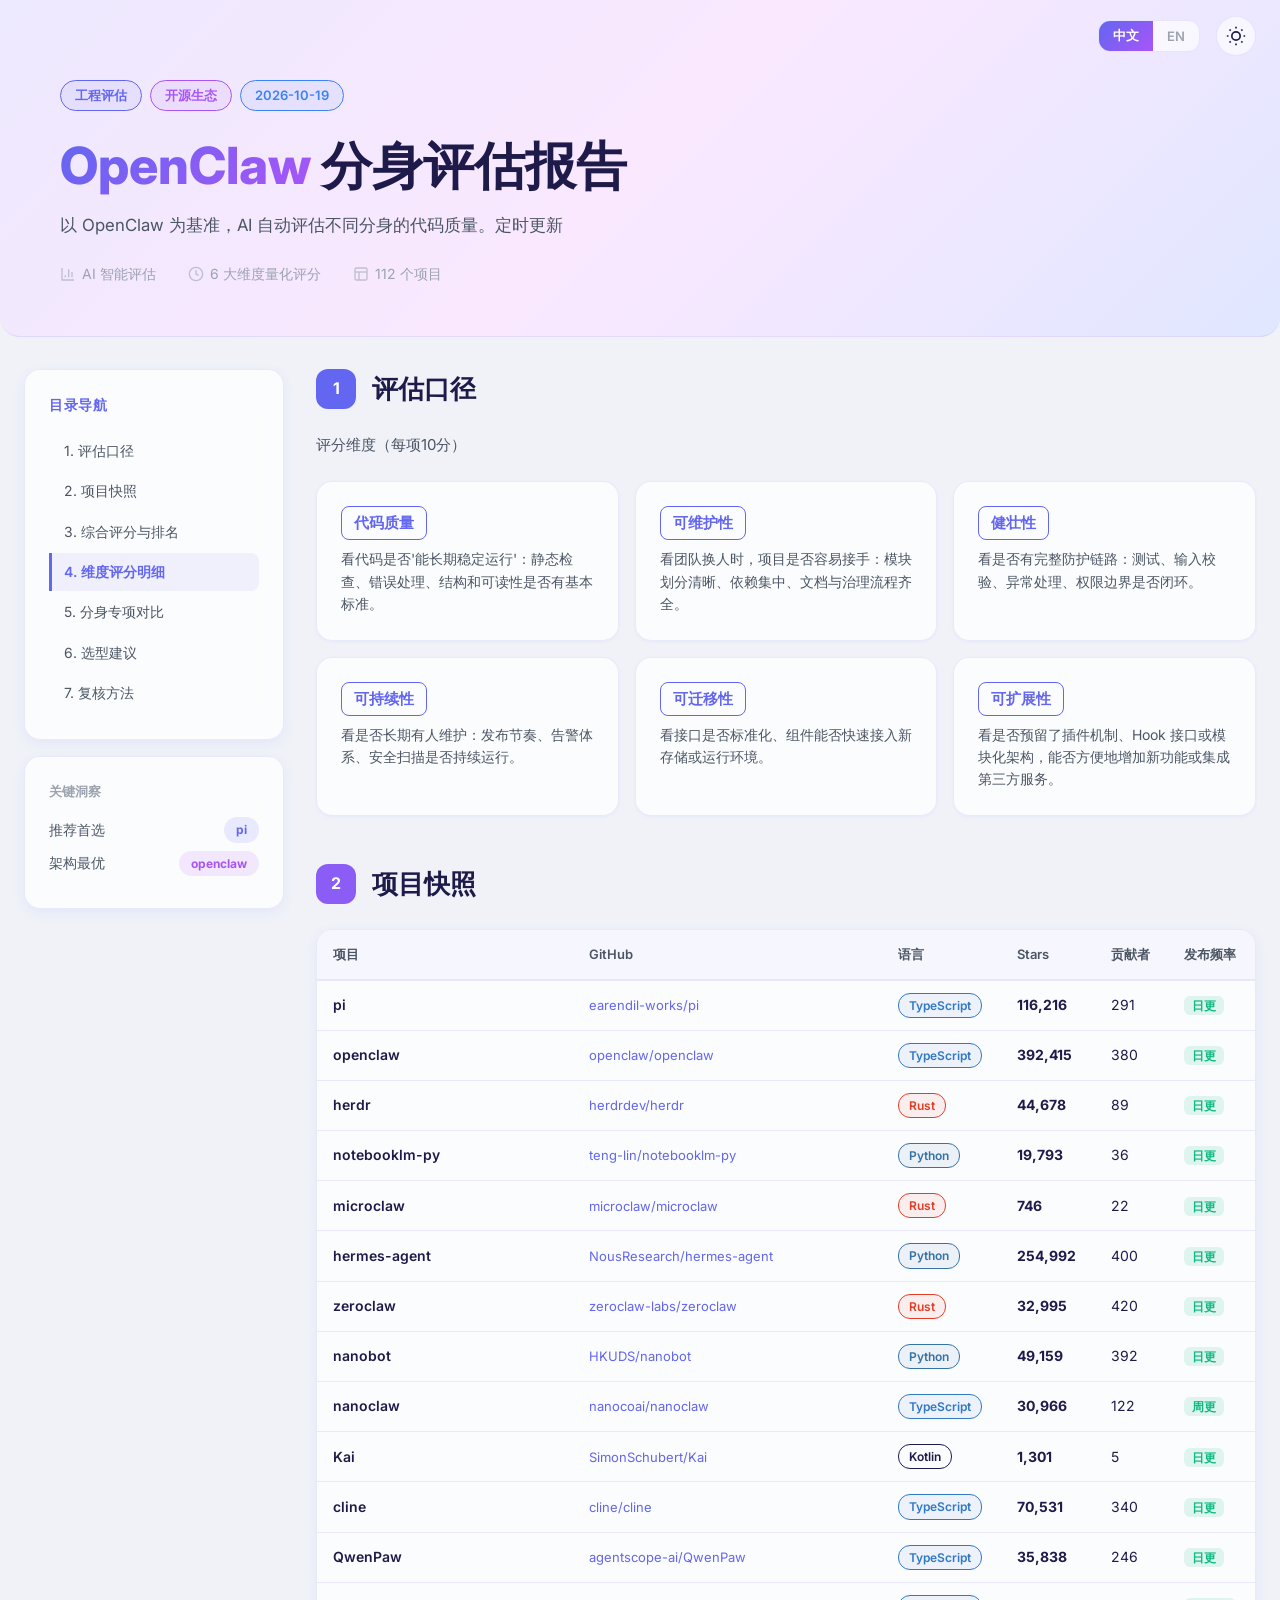
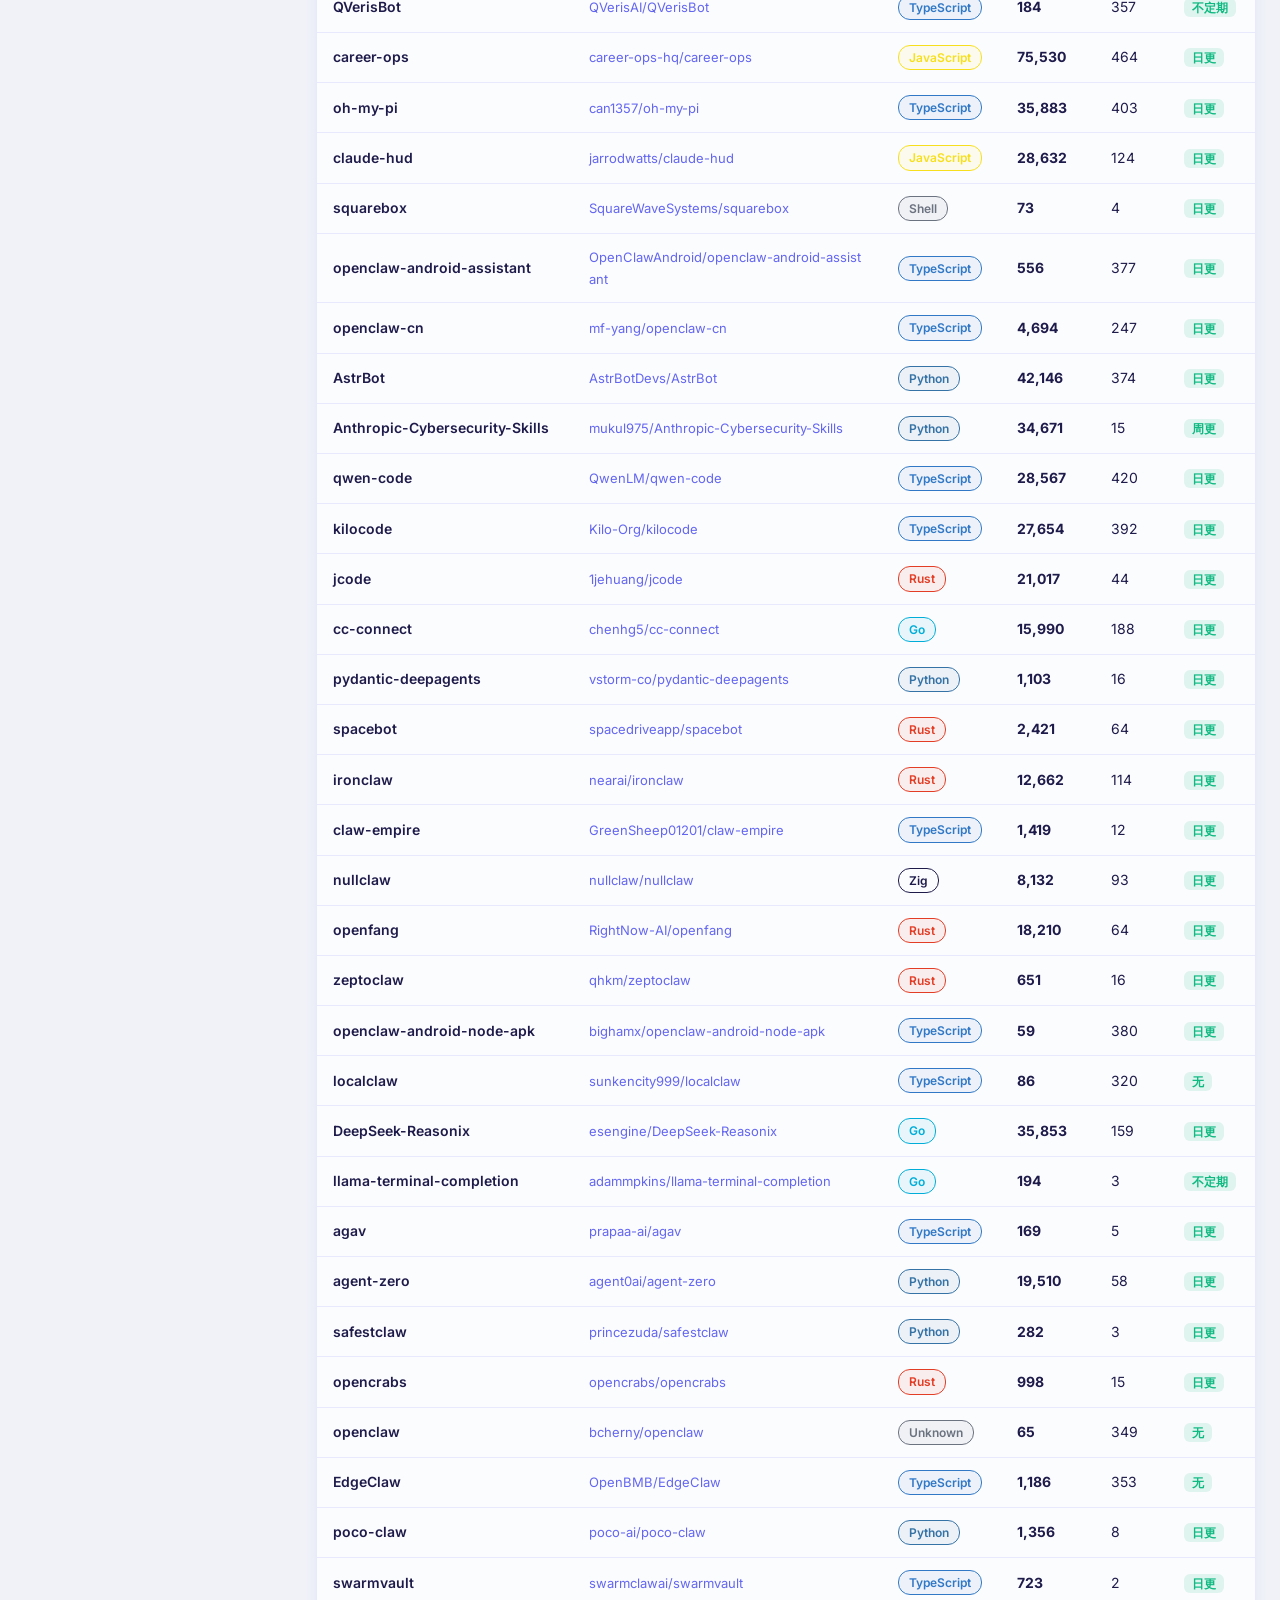
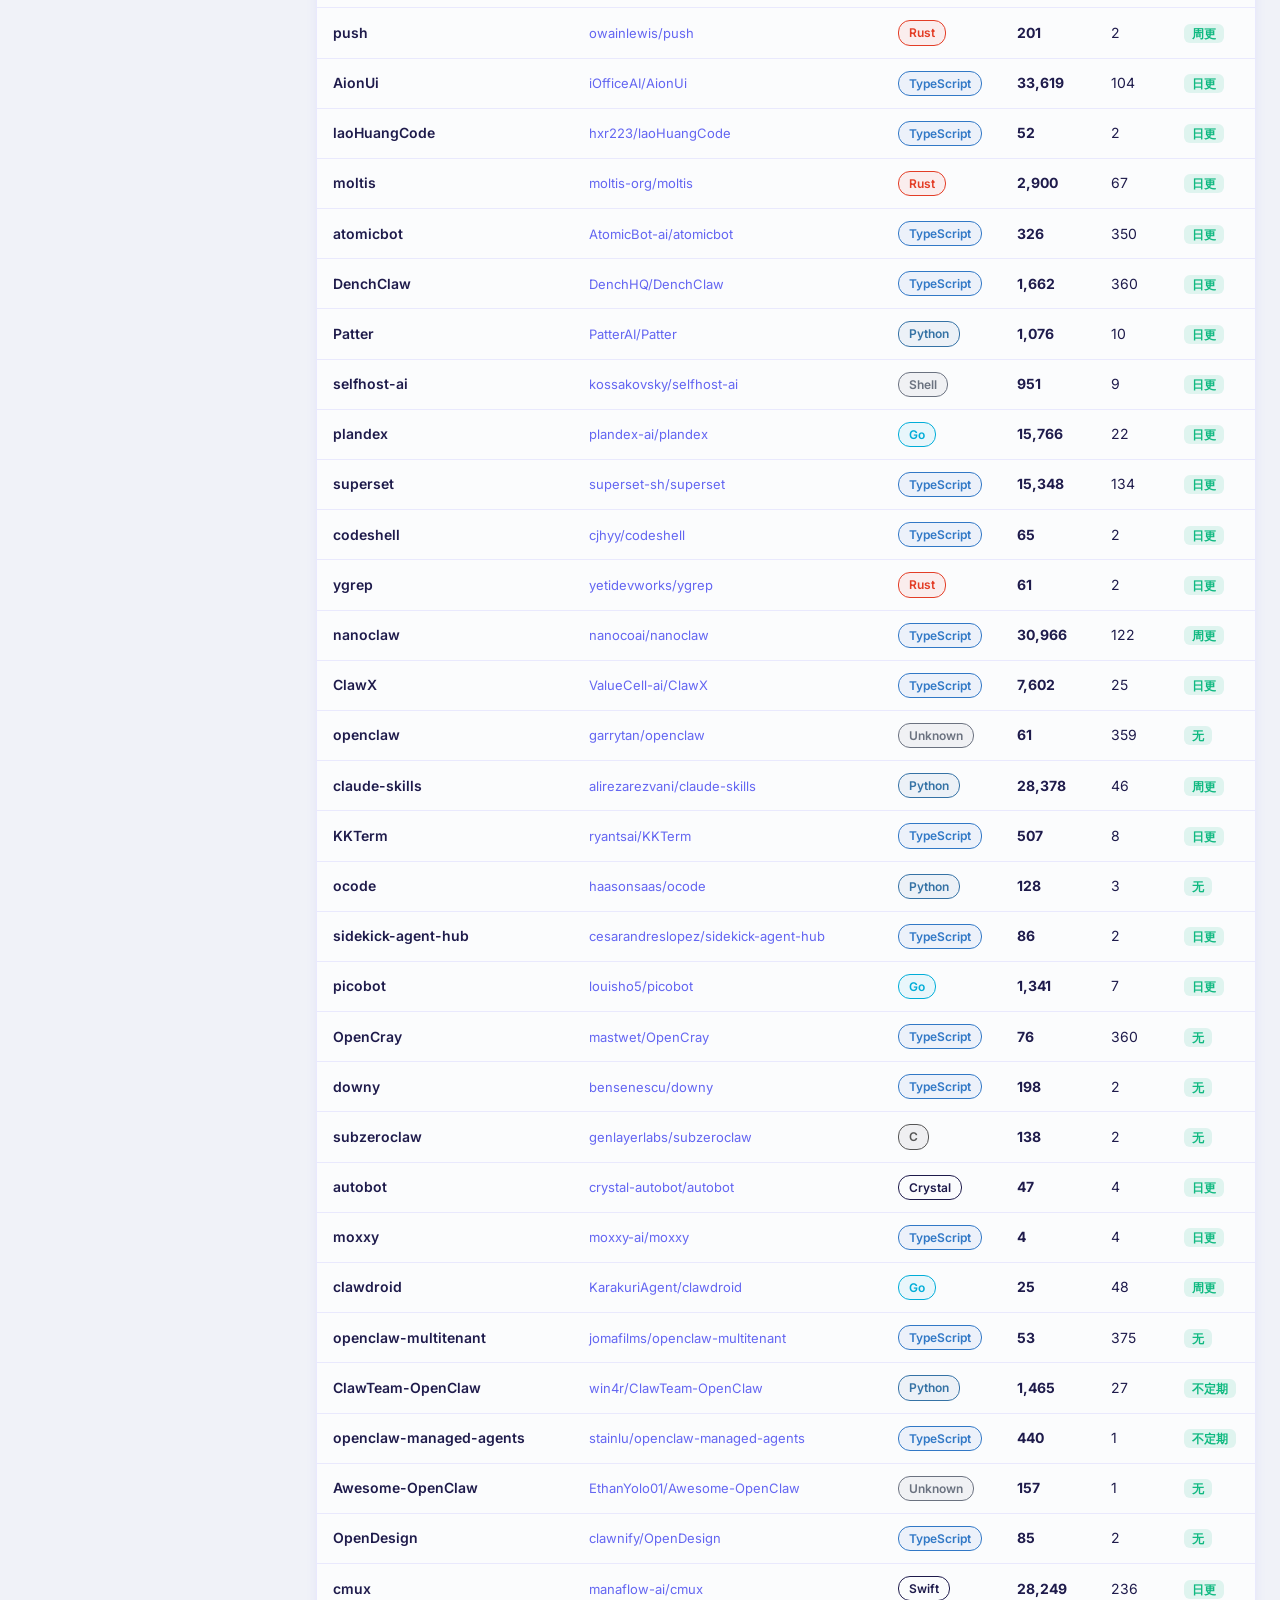
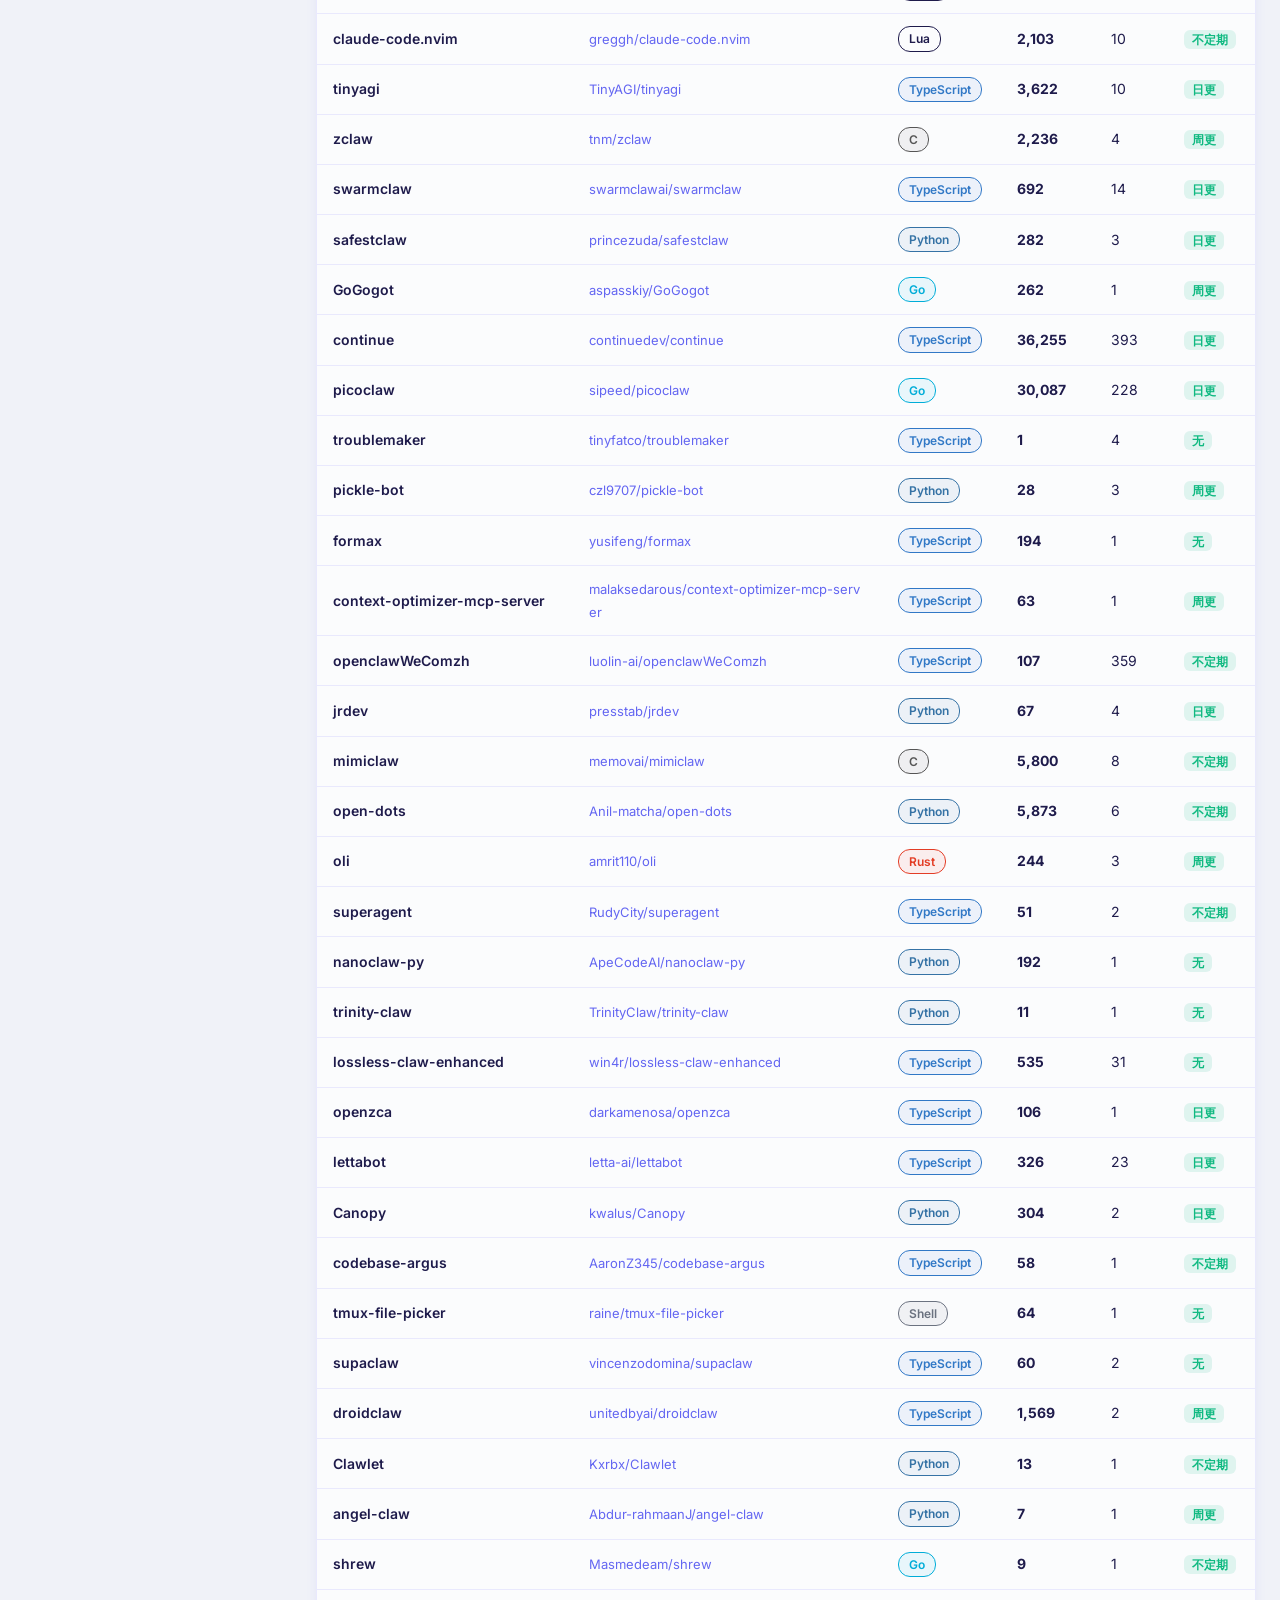
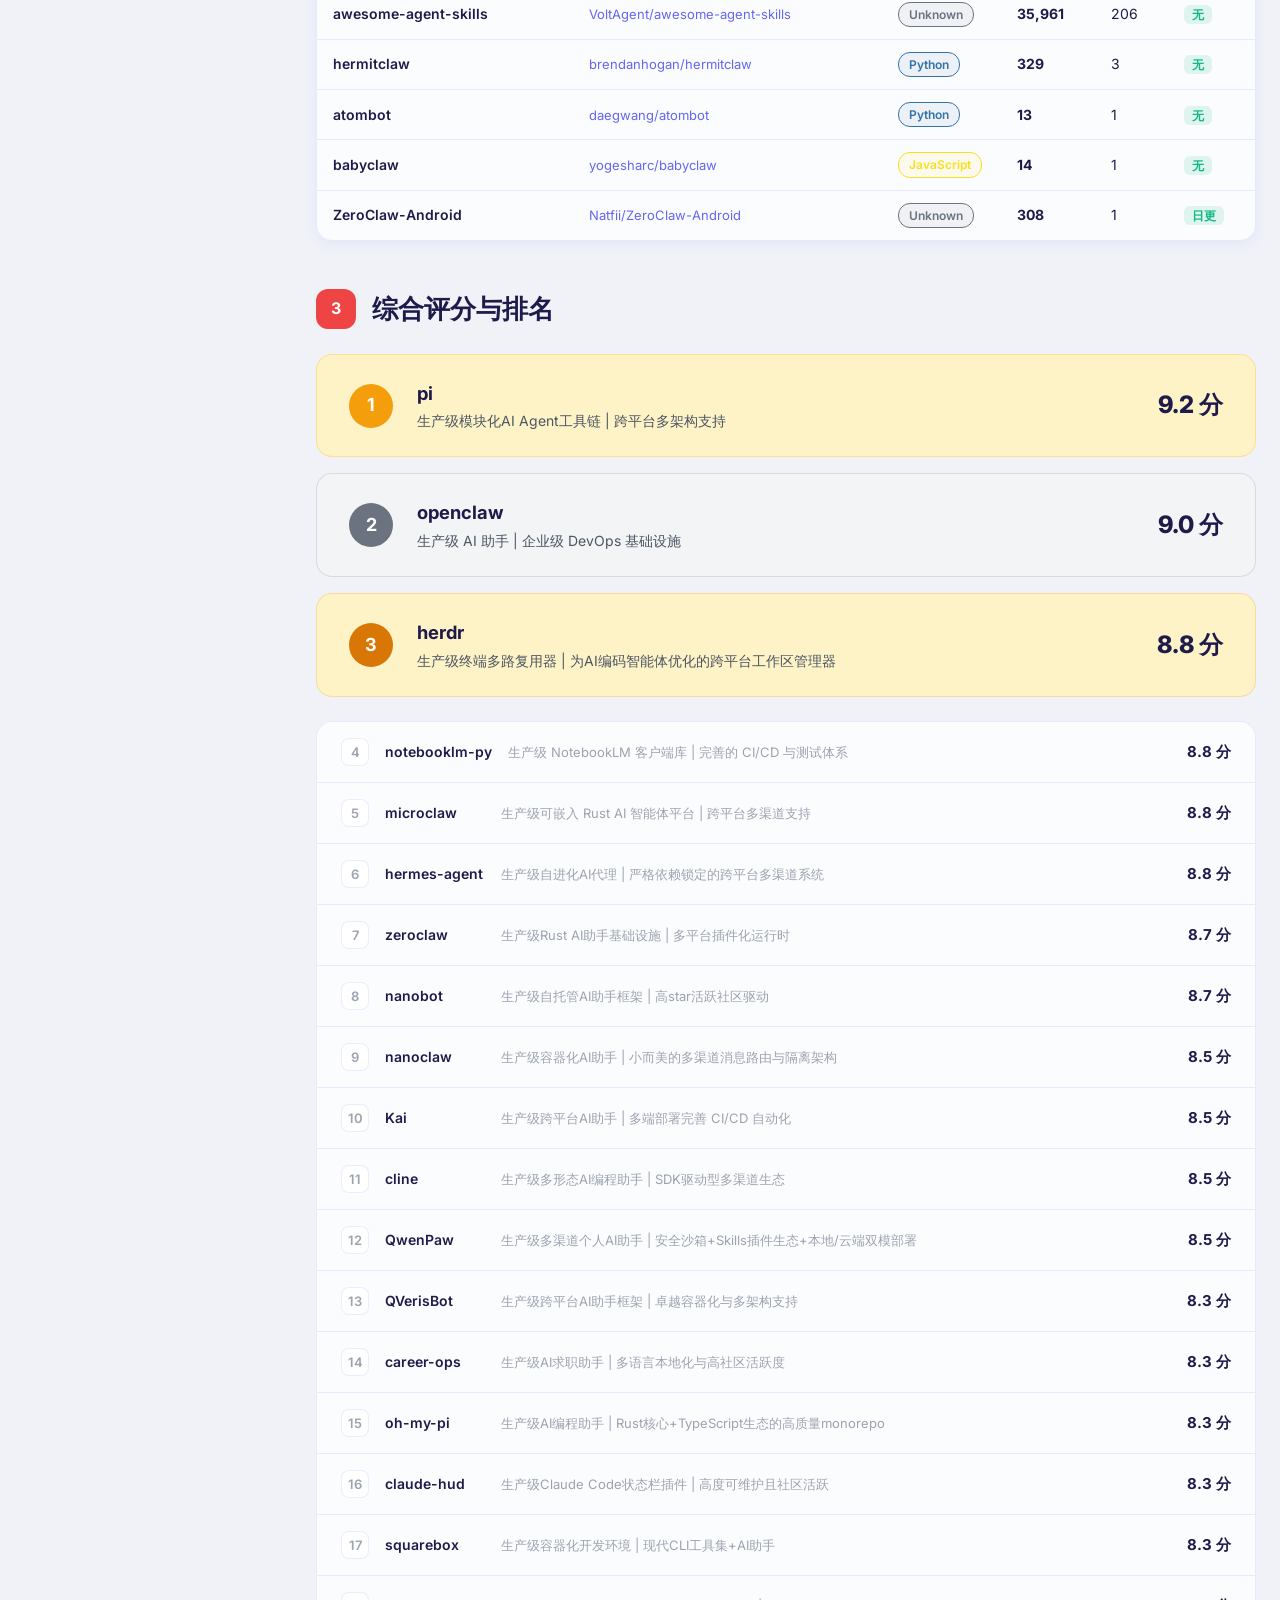
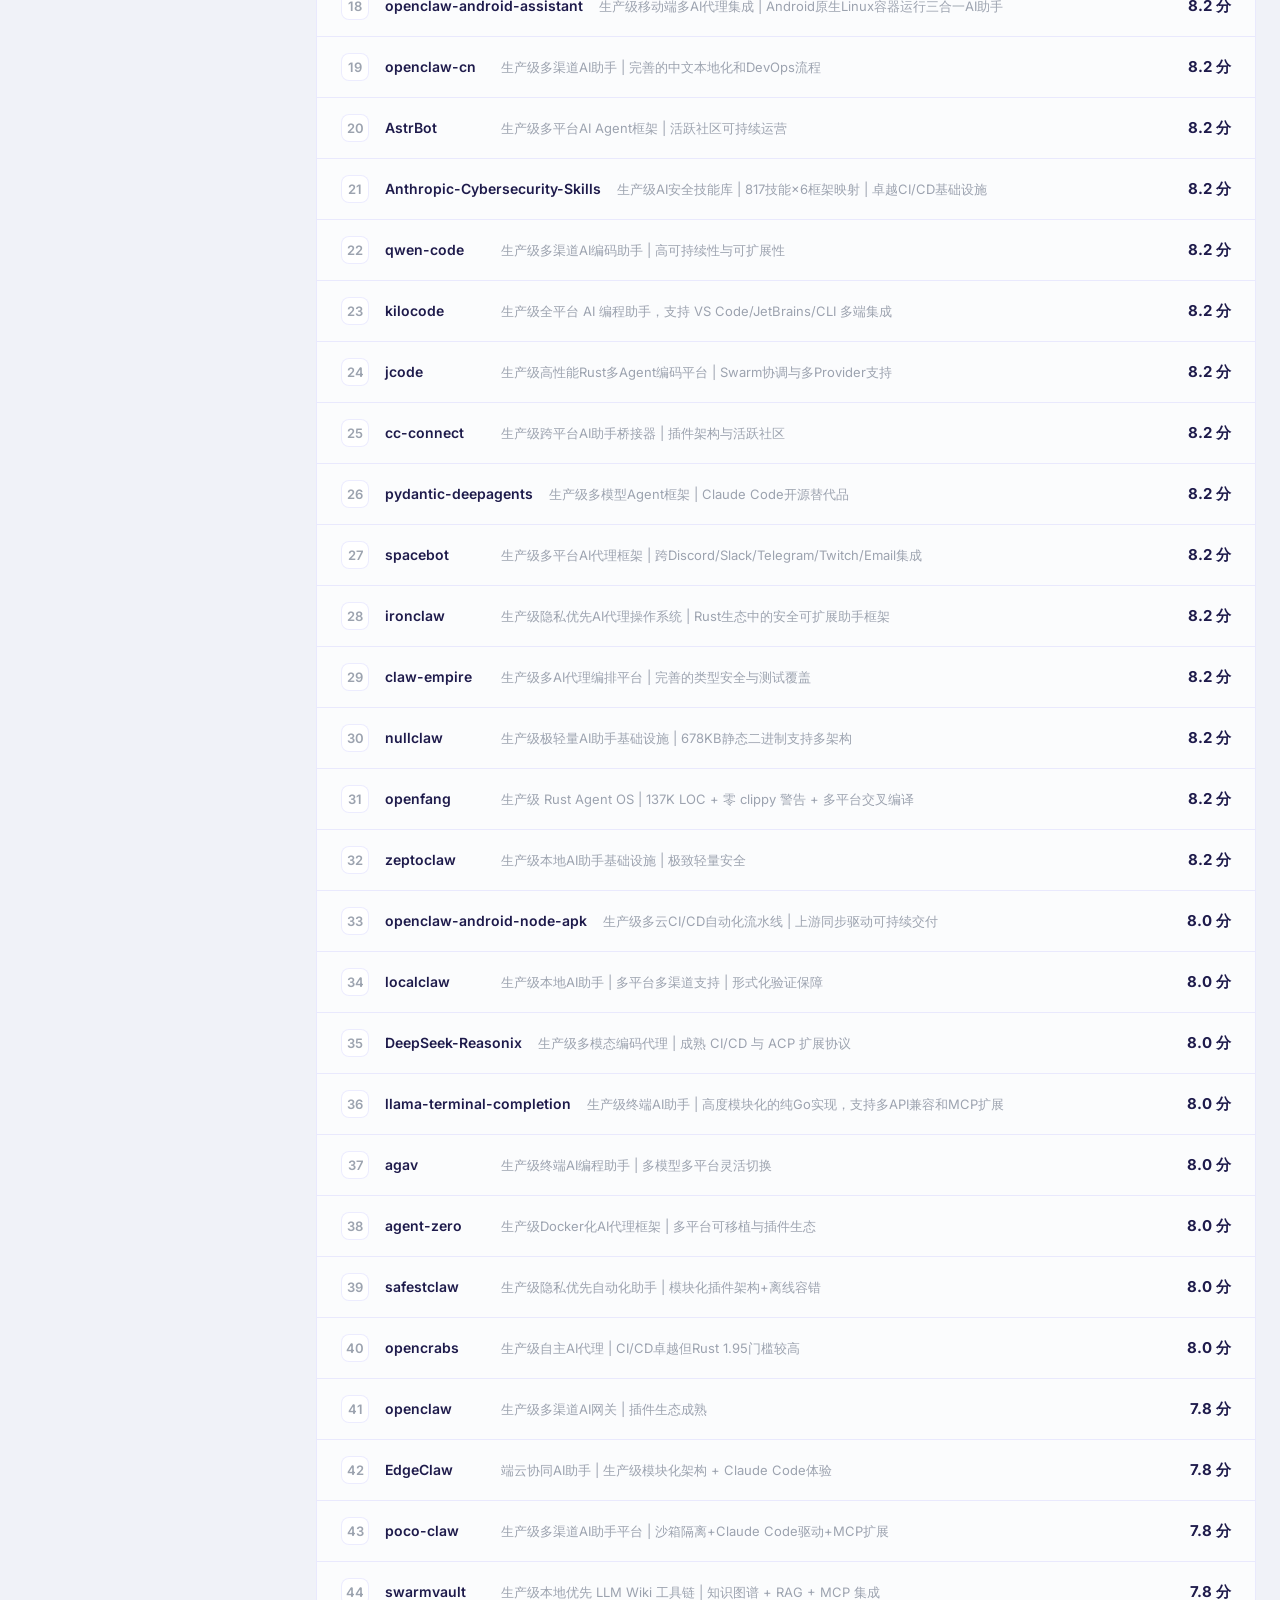
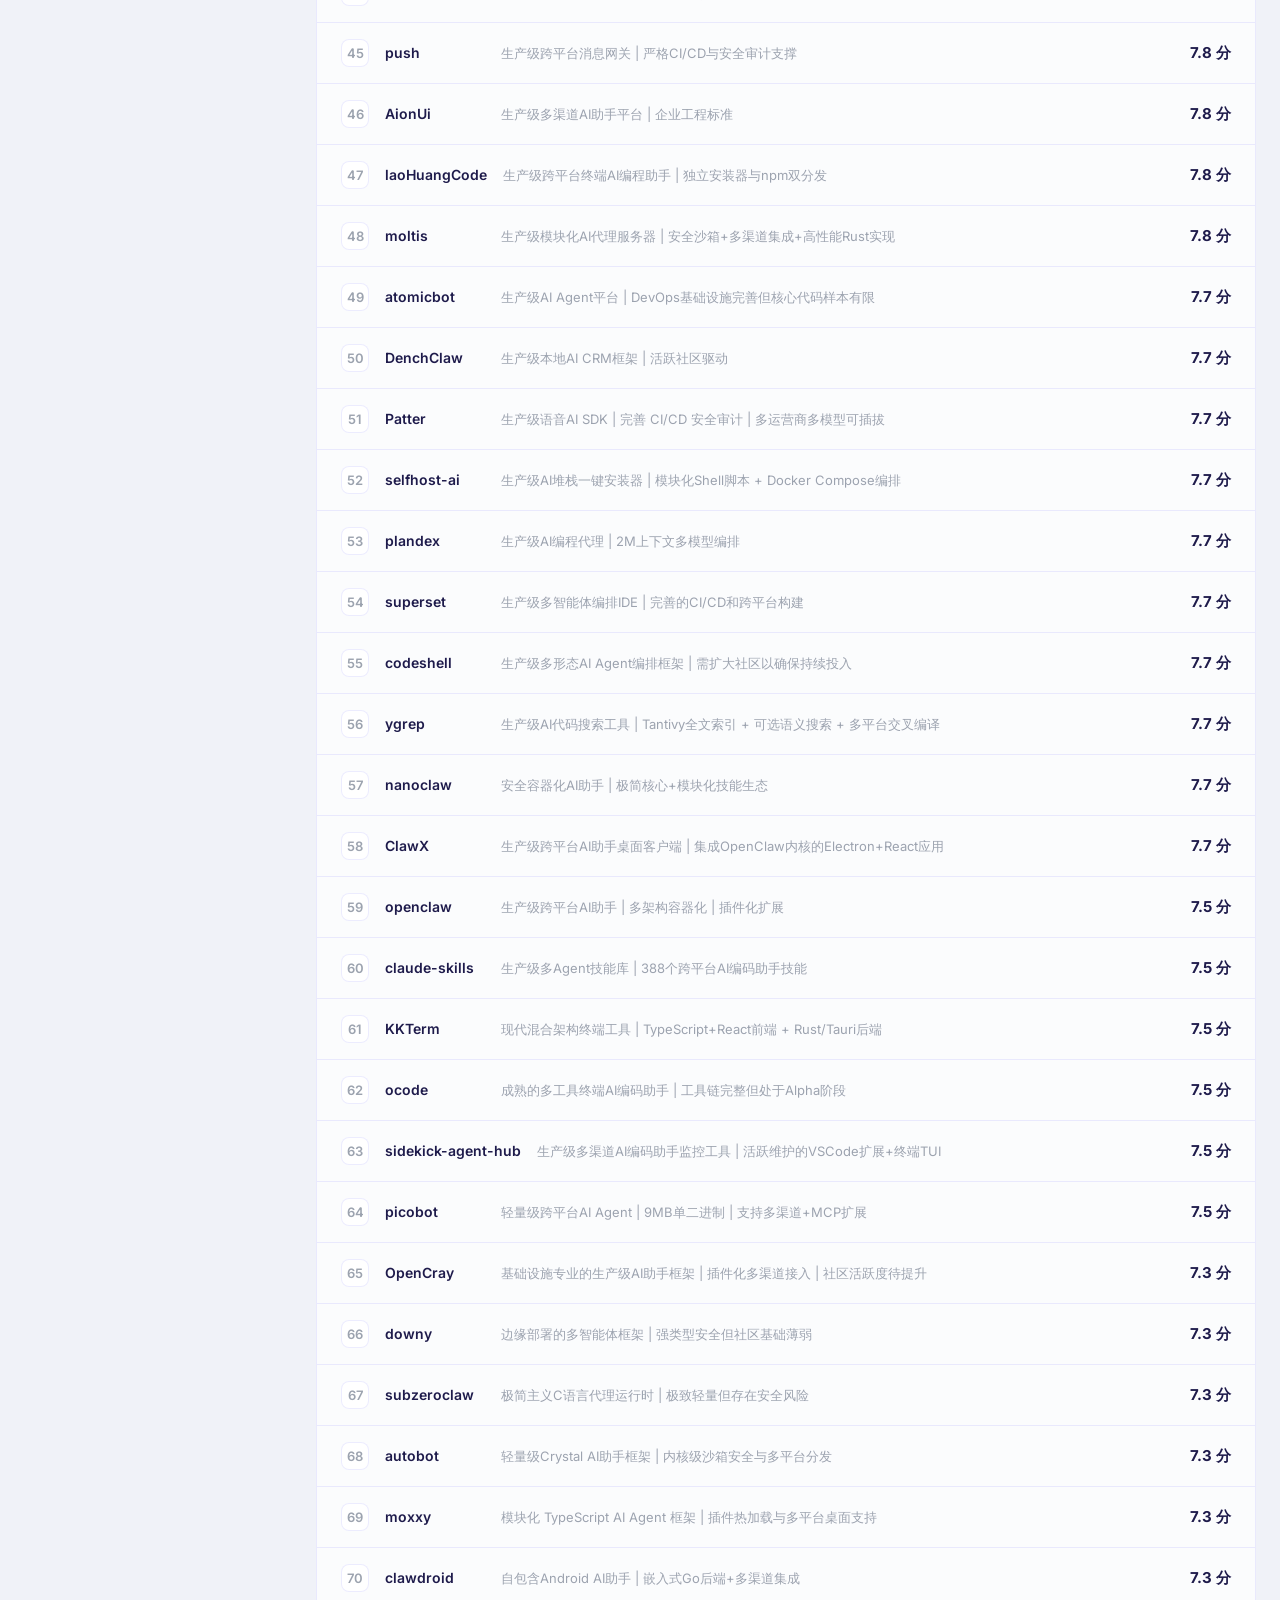
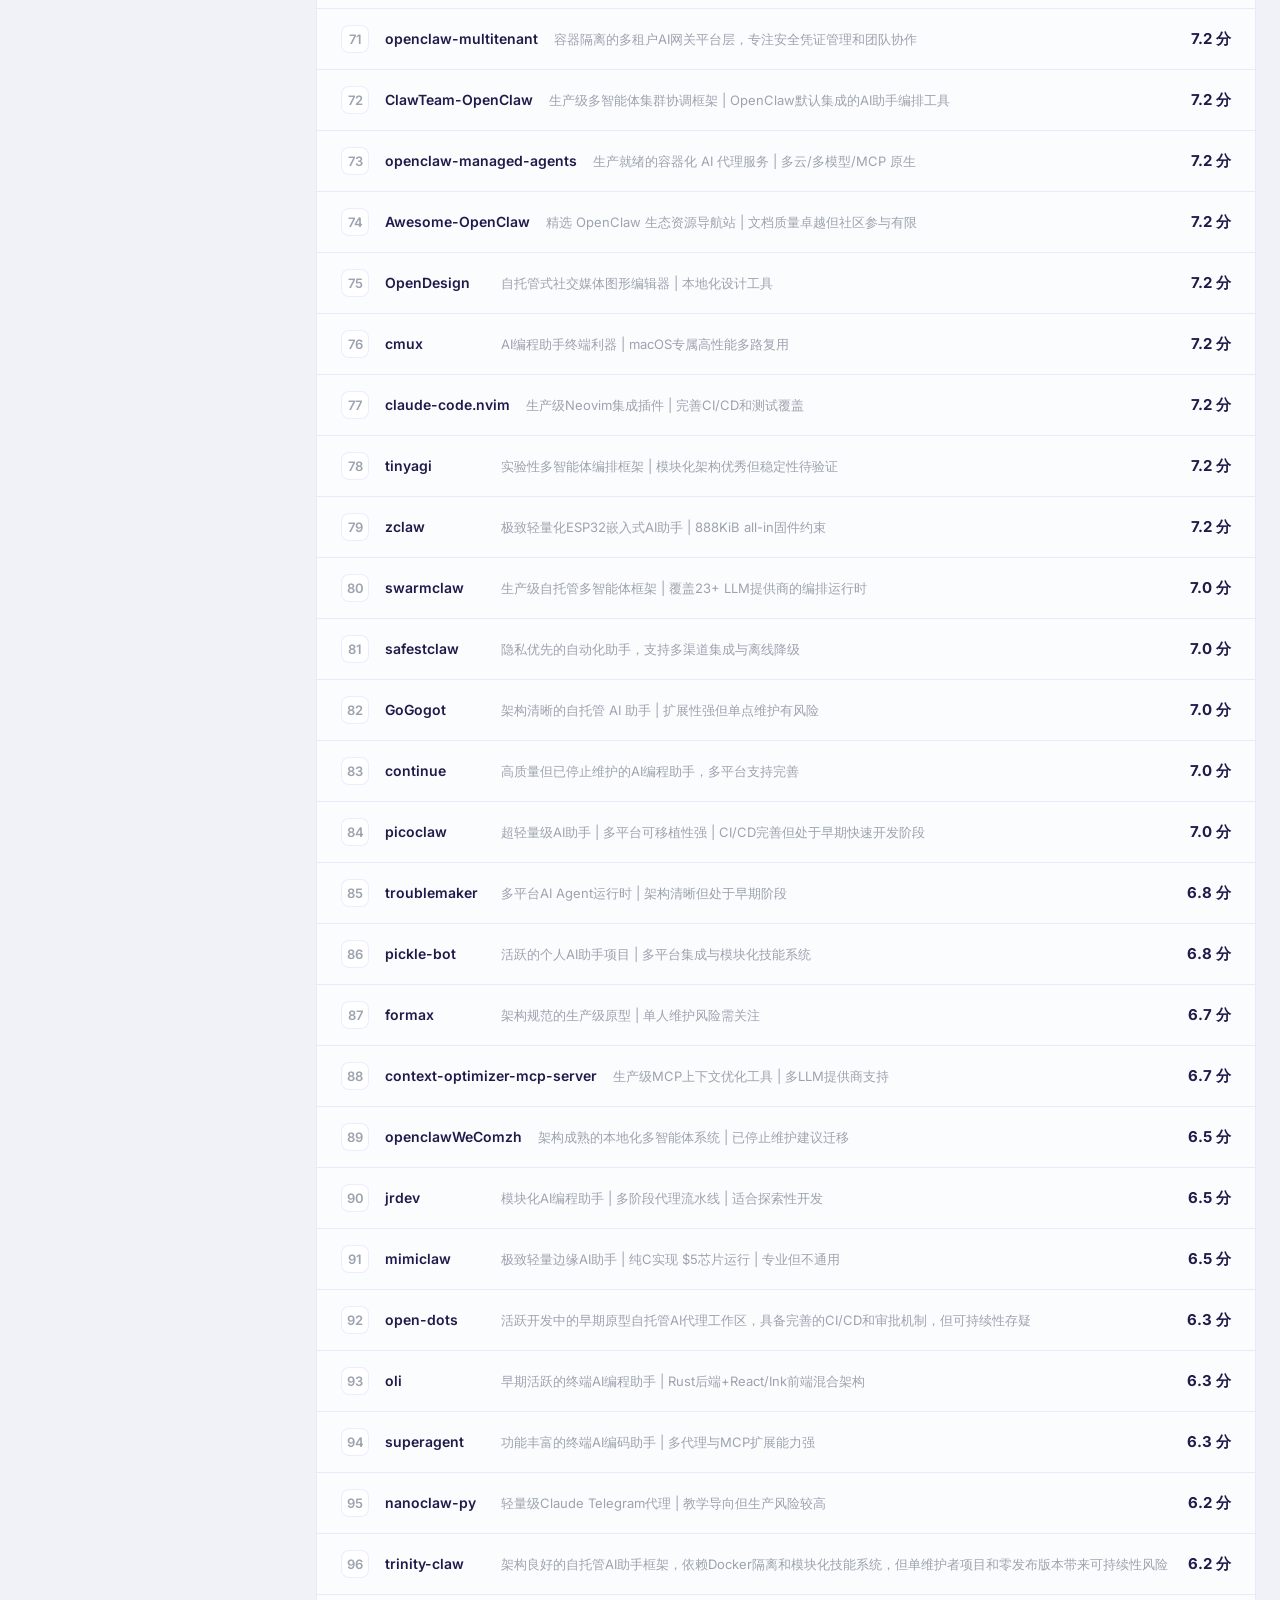
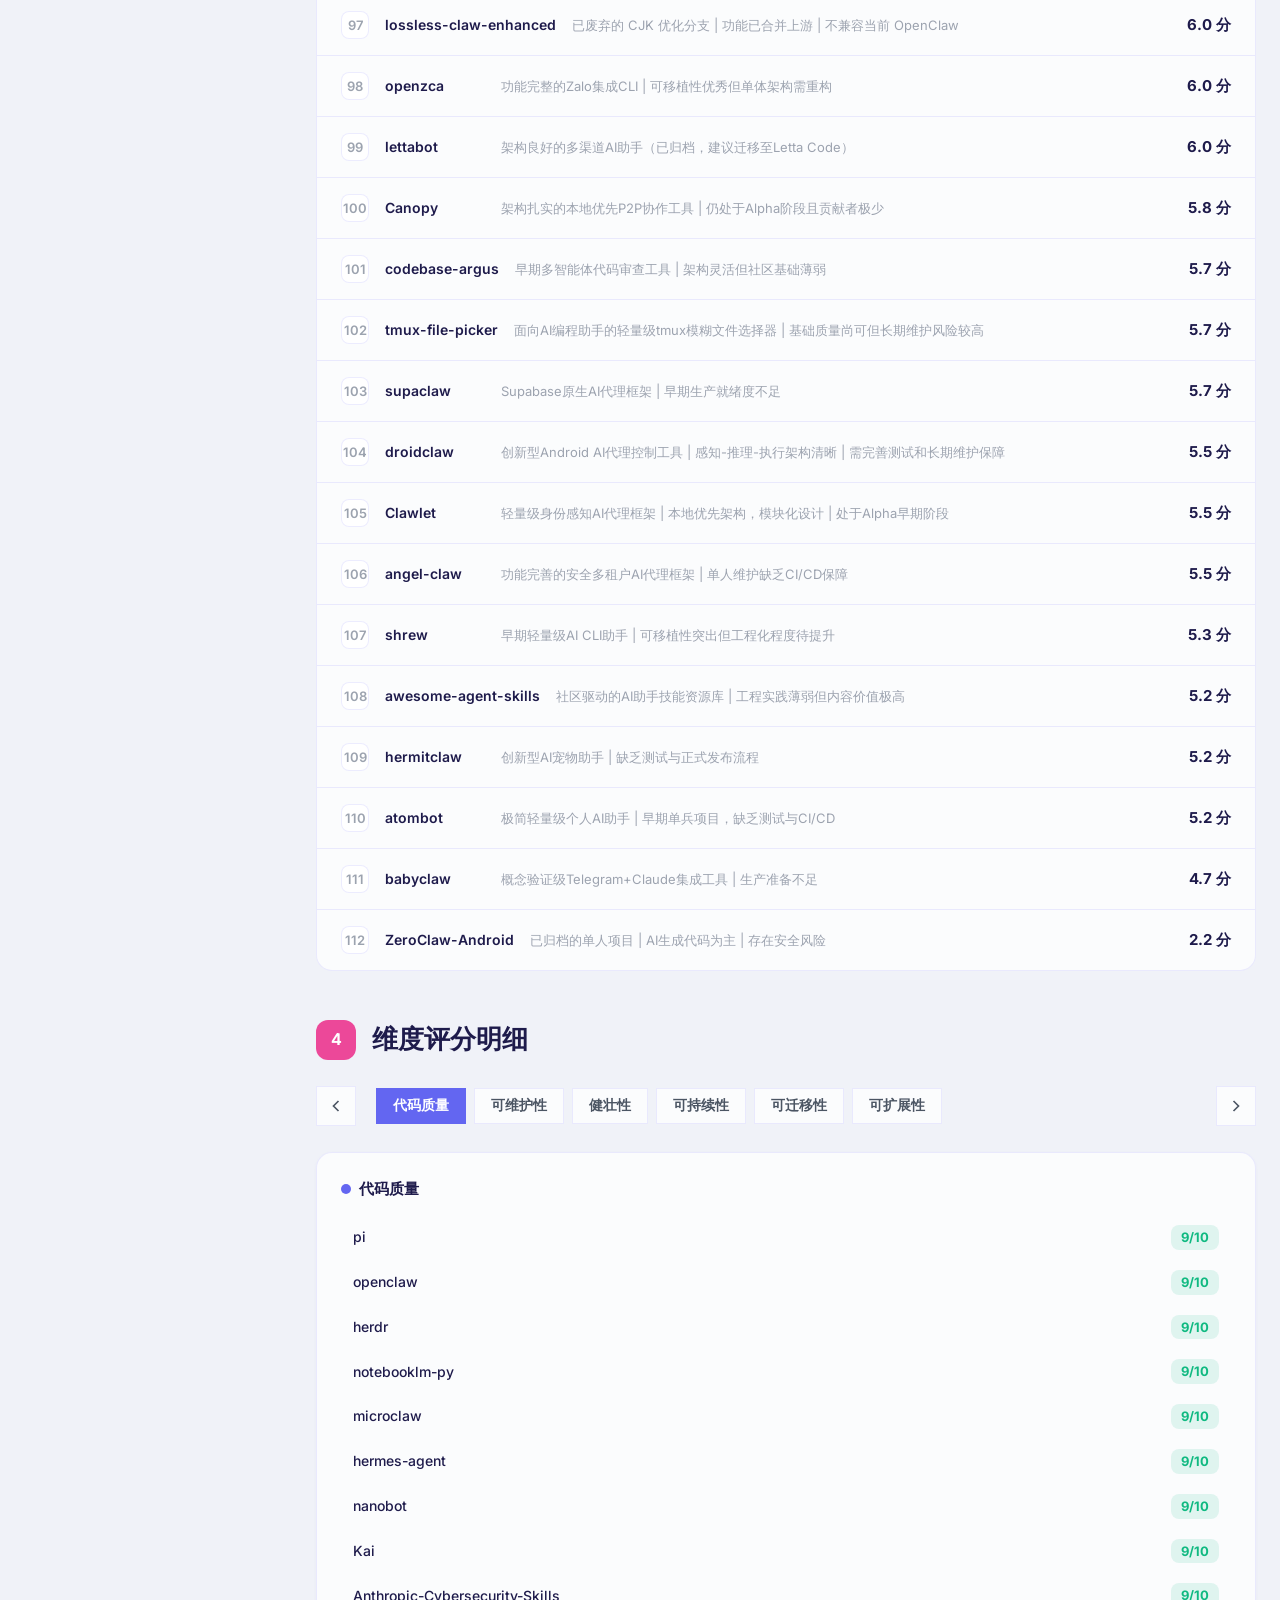
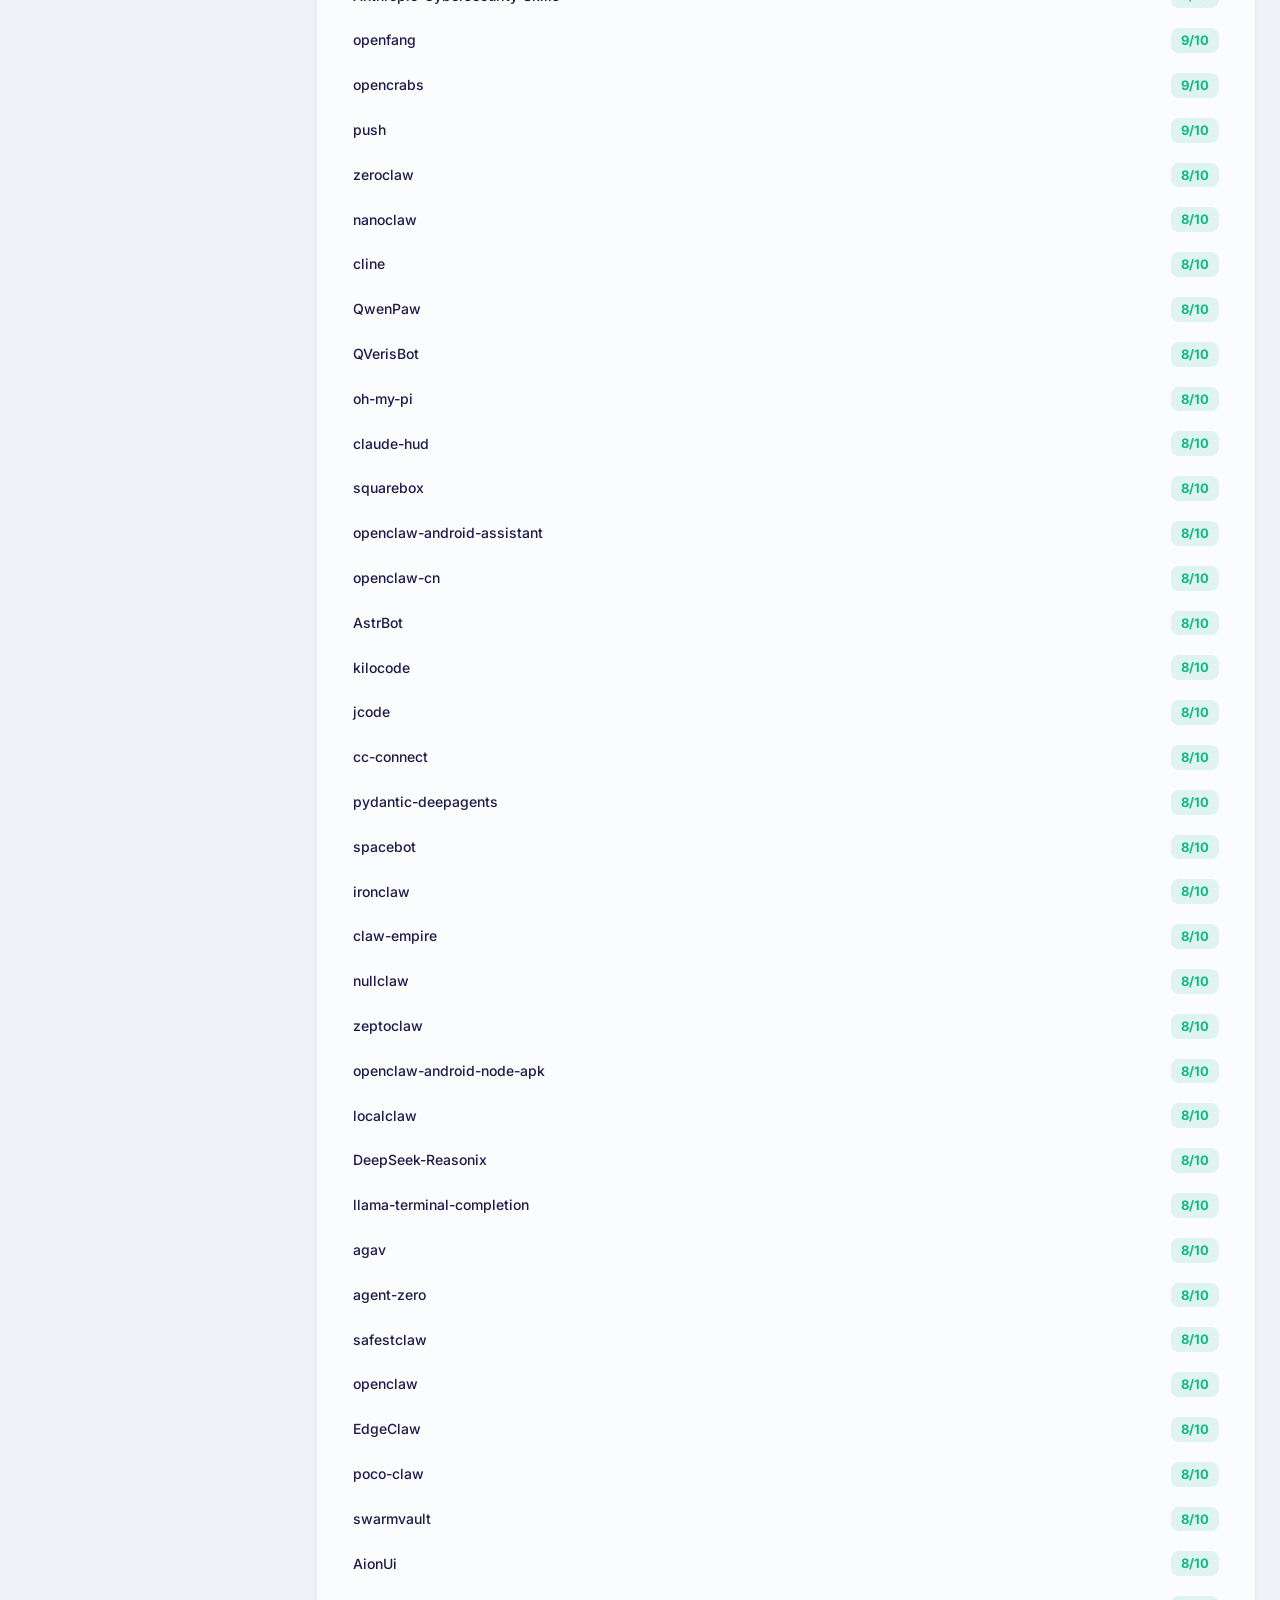
==== commit 3da58ba2: "chore: update evaluation 2026-10-19" ====
--- a/docs/index.html
+++ b/docs/index.html
@@ -28,8 +28,8 @@
       "@type": "TechArticle",
       "headline": "OpenClaw 分身评估报告",
       "description": "AI 自动评估 OpenClaw 分身项目的代码质量",
-      "datePublished": "2026-10-12",
-      "dateModified": "2026-10-12",
+      "datePublished": "2026-10-19",
+      "dateModified": "2026-10-19",
       "author": {"@type": "Organization", "name": "OpenClaw Evaluation Bot"},
       "inLanguage": ["zh-CN", "en"]
     }
@@ -94,7 +94,7 @@
         <span class="tag tag-pink" data-zh="开源生态" data-en="Open Source"
           >开源生态</span
         >
-        <span class="tag tag-blue">2026-10-12</span>
+        <span class="tag tag-blue">2026-10-19</span>
       </div>
       <h1>
         <span class="gradient-text">OpenClaw</span>
@@ -245,14 +245,14 @@
             <span class="insight-label" data-zh="推荐首选" data-en="Top Pick"
               >推荐首选</span
             >
-            <span class="insight-badge badge-purple">oh-my-pi</span>
+            <span class="insight-badge badge-purple">pi</span>
           </div>
           
           <div class="insight-row">
             <span class="insight-label" data-zh="架构最优" data-en="Best Arch"
               >架构最优</span
             >
-            <span class="insight-badge badge-pink">QwenPaw</span>
+            <span class="insight-badge badge-pink">openclaw</span>
           </div>
           
         </div>
@@ -390,10 +390,10 @@
               <tbody>
                 
                 <tr>
-                  <td class="cell-name">oh-my-pi</td>
-                  <td>
-                    <a href="https://github.com/can1357/oh-my-pi" target="_blank" class="gh-link"
-                      >can1357/oh-my-pi</a
+                  <td class="cell-name">pi</td>
+                  <td>
+                    <a href="https://github.com/earendil-works/pi" target="_blank" class="gh-link"
+                      >earendil-works/pi</a
                     >
                   </td>
                   <td>
@@ -402,9 +402,9 @@
                     >
                   </td>
                   <td class="cell-stars">
-                    <strong>35,110</strong>
-                  </td>
-                  <td>404</td>
+                    <strong>116,216</strong>
+                  </td>
+                  <td>291</td>
                   <td>
                     <span
                       class="freq-tag"
@@ -416,10 +416,10 @@
                 </tr>
                 
                 <tr>
-                  <td class="cell-name">QwenPaw</td>
-                  <td>
-                    <a href="https://github.com/agentscope-ai/QwenPaw" target="_blank" class="gh-link"
-                      >agentscope-ai/QwenPaw</a
+                  <td class="cell-name">openclaw</td>
+                  <td>
+                    <a href="https://github.com/openclaw/openclaw" target="_blank" class="gh-link"
+                      >openclaw/openclaw</a
                     >
                   </td>
                   <td>
@@ -428,9 +428,9 @@
                     >
                   </td>
                   <td class="cell-stars">
-                    <strong>35,609</strong>
-                  </td>
-                  <td>244</td>
+                    <strong>392,415</strong>
+                  </td>
+                  <td>380</td>
                   <td>
                     <span
                       class="freq-tag"
@@ -442,21 +442,21 @@
                 </tr>
                 
                 <tr>
-                  <td class="cell-name">DeepSeek-Reasonix</td>
-                  <td>
-                    <a href="https://github.com/esengine/DeepSeek-Reasonix" target="_blank" class="gh-link"
-                      >esengine/DeepSeek-Reasonix</a
-                    >
-                  </td>
-                  <td>
-                    <span class="lang-tag lang-go"
-                      >Go</span
+                  <td class="cell-name">herdr</td>
+                  <td>
+                    <a href="https://github.com/herdrdev/herdr" target="_blank" class="gh-link"
+                      >herdrdev/herdr</a
+                    >
+                  </td>
+                  <td>
+                    <span class="lang-tag lang-rust"
+                      >Rust</span
                     >
                   </td>
                   <td class="cell-stars">
-                    <strong>35,765</strong>
-                  </td>
-                  <td>153</td>
+                    <strong>44,678</strong>
+                  </td>
+                  <td>89</td>
                   <td>
                     <span
                       class="freq-tag"
@@ -468,10 +468,10 @@
                 </tr>
                 
                 <tr>
-                  <td class="cell-name">agent-zero</td>
-                  <td>
-                    <a href="https://github.com/agent0ai/agent-zero" target="_blank" class="gh-link"
-                      >agent0ai/agent-zero</a
+                  <td class="cell-name">notebooklm-py</td>
+                  <td>
+                    <a href="https://github.com/teng-lin/notebooklm-py" target="_blank" class="gh-link"
+                      >teng-lin/notebooklm-py</a
                     >
                   </td>
                   <td>
@@ -480,9 +480,9 @@
                     >
                   </td>
                   <td class="cell-stars">
-                    <strong>19,429</strong>
-                  </td>
-                  <td>55</td>
+                    <strong>19,793</strong>
+                  </td>
+                  <td>36</td>
                   <td>
                     <span
                       class="freq-tag"
@@ -494,10 +494,10 @@
                 </tr>
                 
                 <tr>
-                  <td class="cell-name">zeroclaw</td>
-                  <td>
-                    <a href="https://github.com/zeroclaw-labs/zeroclaw" target="_blank" class="gh-link"
-                      >zeroclaw-labs/zeroclaw</a
+                  <td class="cell-name">microclaw</td>
+                  <td>
+                    <a href="https://github.com/microclaw/microclaw" target="_blank" class="gh-link"
+                      >microclaw/microclaw</a
                     >
                   </td>
                   <td>
@@ -506,9 +506,9 @@
                     >
                   </td>
                   <td class="cell-stars">
-                    <strong>32,963</strong>
-                  </td>
-                  <td>420</td>
+                    <strong>746</strong>
+                  </td>
+                  <td>22</td>
                   <td>
                     <span
                       class="freq-tag"
@@ -520,21 +520,21 @@
                 </tr>
                 
                 <tr>
-                  <td class="cell-name">openclaw</td>
-                  <td>
-                    <a href="https://github.com/openclaw/openclaw" target="_blank" class="gh-link"
-                      >openclaw/openclaw</a
-                    >
-                  </td>
-                  <td>
-                    <span class="lang-tag lang-typescript"
-                      >TypeScript</span
+                  <td class="cell-name">hermes-agent</td>
+                  <td>
+                    <a href="https://github.com/NousResearch/hermes-agent" target="_blank" class="gh-link"
+                      >NousResearch/hermes-agent</a
+                    >
+                  </td>
+                  <td>
+                    <span class="lang-tag lang-python"
+                      >Python</span
                     >
                   </td>
                   <td class="cell-stars">
-                    <strong>391,716</strong>
-                  </td>
-                  <td>378</td>
+                    <strong>254,992</strong>
+                  </td>
+                  <td>400</td>
                   <td>
                     <span
                       class="freq-tag"
@@ -546,21 +546,21 @@
                 </tr>
                 
                 <tr>
-                  <td class="cell-name">orca</td>
-                  <td>
-                    <a href="https://github.com/stablyai/orca" target="_blank" class="gh-link"
-                      >stablyai/orca</a
-                    >
-                  </td>
-                  <td>
-                    <span class="lang-tag lang-typescript"
-                      >TypeScript</span
+                  <td class="cell-name">zeroclaw</td>
+                  <td>
+                    <a href="https://github.com/zeroclaw-labs/zeroclaw" target="_blank" class="gh-link"
+                      >zeroclaw-labs/zeroclaw</a
+                    >
+                  </td>
+                  <td>
+                    <span class="lang-tag lang-rust"
+                      >Rust</span
                     >
                   </td>
                   <td class="cell-stars">
-                    <strong>90,012</strong>
-                  </td>
-                  <td>437</td>
+                    <strong>32,995</strong>
+                  </td>
+                  <td>420</td>
                   <td>
                     <span
                       class="freq-tag"
@@ -572,21 +572,21 @@
                 </tr>
                 
                 <tr>
-                  <td class="cell-name">herdr</td>
-                  <td>
-                    <a href="https://github.com/herdrdev/herdr" target="_blank" class="gh-link"
-                      >herdrdev/herdr</a
-                    >
-                  </td>
-                  <td>
-                    <span class="lang-tag lang-rust"
-                      >Rust</span
+                  <td class="cell-name">nanobot</td>
+                  <td>
+                    <a href="https://github.com/HKUDS/nanobot" target="_blank" class="gh-link"
+                      >HKUDS/nanobot</a
+                    >
+                  </td>
+                  <td>
+                    <span class="lang-tag lang-python"
+                      >Python</span
                     >
                   </td>
                   <td class="cell-stars">
-                    <strong>43,456</strong>
-                  </td>
-                  <td>89</td>
+                    <strong>49,159</strong>
+                  </td>
+                  <td>392</td>
                   <td>
                     <span
                       class="freq-tag"
@@ -598,21 +598,21 @@
                 </tr>
                 
                 <tr>
-                  <td class="cell-name">Anthropic-Cybersecurity-Skills</td>
-                  <td>
-                    <a href="https://github.com/mukul975/Anthropic-Cybersecurity-Skills" target="_blank" class="gh-link"
-                      >mukul975/Anthropic-Cybersecurity-Skills</a
-                    >
-                  </td>
-                  <td>
-                    <span class="lang-tag lang-python"
-                      >Python</span
+                  <td class="cell-name">nanoclaw</td>
+                  <td>
+                    <a href="https://github.com/nanocoai/nanoclaw" target="_blank" class="gh-link"
+                      >nanocoai/nanoclaw</a
+                    >
+                  </td>
+                  <td>
+                    <span class="lang-tag lang-typescript"
+                      >TypeScript</span
                     >
                   </td>
                   <td class="cell-stars">
-                    <strong>34,259</strong>
-                  </td>
-                  <td>15</td>
+                    <strong>30,966</strong>
+                  </td>
+                  <td>122</td>
                   <td>
                     <span
                       class="freq-tag"
@@ -624,21 +624,21 @@
                 </tr>
                 
                 <tr>
-                  <td class="cell-name">qwen-code</td>
-                  <td>
-                    <a href="https://github.com/QwenLM/qwen-code" target="_blank" class="gh-link"
-                      >QwenLM/qwen-code</a
-                    >
-                  </td>
-                  <td>
-                    <span class="lang-tag lang-typescript"
-                      >TypeScript</span
+                  <td class="cell-name">Kai</td>
+                  <td>
+                    <a href="https://github.com/SimonSchubert/Kai" target="_blank" class="gh-link"
+                      >SimonSchubert/Kai</a
+                    >
+                  </td>
+                  <td>
+                    <span class="lang-tag lang-kotlin"
+                      >Kotlin</span
                     >
                   </td>
                   <td class="cell-stars">
-                    <strong>28,434</strong>
-                  </td>
-                  <td>420</td>
+                    <strong>1,301</strong>
+                  </td>
+                  <td>5</td>
                   <td>
                     <span
                       class="freq-tag"
@@ -650,21 +650,21 @@
                 </tr>
                 
                 <tr>
-                  <td class="cell-name">notebooklm-py</td>
-                  <td>
-                    <a href="https://github.com/teng-lin/notebooklm-py" target="_blank" class="gh-link"
-                      >teng-lin/notebooklm-py</a
-                    >
-                  </td>
-                  <td>
-                    <span class="lang-tag lang-python"
-                      >Python</span
+                  <td class="cell-name">cline</td>
+                  <td>
+                    <a href="https://github.com/cline/cline" target="_blank" class="gh-link"
+                      >cline/cline</a
+                    >
+                  </td>
+                  <td>
+                    <span class="lang-tag lang-typescript"
+                      >TypeScript</span
                     >
                   </td>
                   <td class="cell-stars">
-                    <strong>19,704</strong>
-                  </td>
-                  <td>36</td>
+                    <strong>70,531</strong>
+                  </td>
+                  <td>340</td>
                   <td>
                     <span
                       class="freq-tag"
@@ -676,21 +676,21 @@
                 </tr>
                 
                 <tr>
-                  <td class="cell-name">moltis</td>
-                  <td>
-                    <a href="https://github.com/moltis-org/moltis" target="_blank" class="gh-link"
-                      >moltis-org/moltis</a
-                    >
-                  </td>
-                  <td>
-                    <span class="lang-tag lang-rust"
-                      >Rust</span
+                  <td class="cell-name">QwenPaw</td>
+                  <td>
+                    <a href="https://github.com/agentscope-ai/QwenPaw" target="_blank" class="gh-link"
+                      >agentscope-ai/QwenPaw</a
+                    >
+                  </td>
+                  <td>
+                    <span class="lang-tag lang-typescript"
+                      >TypeScript</span
                     >
                   </td>
                   <td class="cell-stars">
-                    <strong>2,885</strong>
-                  </td>
-                  <td>66</td>
+                    <strong>35,838</strong>
+                  </td>
+                  <td>246</td>
                   <td>
                     <span
                       class="freq-tag"
@@ -702,21 +702,47 @@
                 </tr>
                 
                 <tr>
-                  <td class="cell-name">nanobot</td>
-                  <td>
-                    <a href="https://github.com/HKUDS/nanobot" target="_blank" class="gh-link"
-                      >HKUDS/nanobot</a
-                    >
-                  </td>
-                  <td>
-                    <span class="lang-tag lang-python"
-                      >Python</span
+                  <td class="cell-name">QVerisBot</td>
+                  <td>
+                    <a href="https://github.com/QVerisAI/QVerisBot" target="_blank" class="gh-link"
+                      >QVerisAI/QVerisBot</a
+                    >
+                  </td>
+                  <td>
+                    <span class="lang-tag lang-typescript"
+                      >TypeScript</span
                     >
                   </td>
                   <td class="cell-stars">
-                    <strong>48,964</strong>
-                  </td>
-                  <td>390</td>
+                    <strong>184</strong>
+                  </td>
+                  <td>357</td>
+                  <td>
+                    <span
+                      class="freq-tag"
+                      data-zh="不定期"
+                      data-en="Irregular"
+                      >不定期</span
+                    >
+                  </td>
+                </tr>
+                
+                <tr>
+                  <td class="cell-name">career-ops</td>
+                  <td>
+                    <a href="https://github.com/career-ops-hq/career-ops" target="_blank" class="gh-link"
+                      >career-ops-hq/career-ops</a
+                    >
+                  </td>
+                  <td>
+                    <span class="lang-tag lang-javascript"
+                      >JavaScript</span
+                    >
+                  </td>
+                  <td class="cell-stars">
+                    <strong>75,530</strong>
+                  </td>
+                  <td>464</td>
                   <td>
                     <span
                       class="freq-tag"
@@ -728,21 +754,21 @@
                 </tr>
                 
                 <tr>
-                  <td class="cell-name">nullclaw</td>
-                  <td>
-                    <a href="https://github.com/nullclaw/nullclaw" target="_blank" class="gh-link"
-                      >nullclaw/nullclaw</a
-                    >
-                  </td>
-                  <td>
-                    <span class="lang-tag lang-zig"
-                      >Zig</span
+                  <td class="cell-name">oh-my-pi</td>
+                  <td>
+                    <a href="https://github.com/can1357/oh-my-pi" target="_blank" class="gh-link"
+                      >can1357/oh-my-pi</a
+                    >
+                  </td>
+                  <td>
+                    <span class="lang-tag lang-typescript"
+                      >TypeScript</span
                     >
                   </td>
                   <td class="cell-stars">
-                    <strong>8,113</strong>
-                  </td>
-                  <td>93</td>
+                    <strong>35,883</strong>
+                  </td>
+                  <td>403</td>
                   <td>
                     <span
                       class="freq-tag"
@@ -754,21 +780,21 @@
                 </tr>
                 
                 <tr>
-                  <td class="cell-name">openfang</td>
-                  <td>
-                    <a href="https://github.com/RightNow-AI/openfang" target="_blank" class="gh-link"
-                      >RightNow-AI/openfang</a
-                    >
-                  </td>
-                  <td>
-                    <span class="lang-tag lang-rust"
-                      >Rust</span
+                  <td class="cell-name">claude-hud</td>
+                  <td>
+                    <a href="https://github.com/jarrodwatts/claude-hud" target="_blank" class="gh-link"
+                      >jarrodwatts/claude-hud</a
+                    >
+                  </td>
+                  <td>
+                    <span class="lang-tag lang-javascript"
+                      >JavaScript</span
                     >
                   </td>
                   <td class="cell-stars">
-                    <strong>18,219</strong>
-                  </td>
-                  <td>64</td>
+                    <strong>28,632</strong>
+                  </td>
+                  <td>124</td>
                   <td>
                     <span
                       class="freq-tag"
@@ -780,21 +806,21 @@
                 </tr>
                 
                 <tr>
-                  <td class="cell-name">AstrBot</td>
-                  <td>
-                    <a href="https://github.com/AstrBotDevs/AstrBot" target="_blank" class="gh-link"
-                      >AstrBotDevs/AstrBot</a
-                    >
-                  </td>
-                  <td>
-                    <span class="lang-tag lang-python"
-                      >Python</span
+                  <td class="cell-name">squarebox</td>
+                  <td>
+                    <a href="https://github.com/SquareWaveSystems/squarebox" target="_blank" class="gh-link"
+                      >SquareWaveSystems/squarebox</a
+                    >
+                  </td>
+                  <td>
+                    <span class="lang-tag lang-shell"
+                      >Shell</span
                     >
                   </td>
                   <td class="cell-stars">
-                    <strong>41,742</strong>
-                  </td>
-                  <td>373</td>
+                    <strong>73</strong>
+                  </td>
+                  <td>4</td>
                   <td>
                     <span
                       class="freq-tag"
@@ -806,10 +832,10 @@
                 </tr>
                 
                 <tr>
-                  <td class="cell-name">pi</td>
-                  <td>
-                    <a href="https://github.com/earendil-works/pi" target="_blank" class="gh-link"
-                      >earendil-works/pi</a
+                  <td class="cell-name">openclaw-android-assistant</td>
+                  <td>
+                    <a href="https://github.com/OpenClawAndroid/openclaw-android-assistant" target="_blank" class="gh-link"
+                      >OpenClawAndroid/openclaw-android-assistant</a
                     >
                   </td>
                   <td>
@@ -818,9 +844,9 @@
                     >
                   </td>
                   <td class="cell-stars">
-                    <strong>114,394</strong>
-                  </td>
-                  <td>291</td>
+                    <strong>556</strong>
+                  </td>
+                  <td>377</td>
                   <td>
                     <span
                       class="freq-tag"
@@ -832,21 +858,21 @@
                 </tr>
                 
                 <tr>
-                  <td class="cell-name">jcode</td>
-                  <td>
-                    <a href="https://github.com/1jehuang/jcode" target="_blank" class="gh-link"
-                      >1jehuang/jcode</a
-                    >
-                  </td>
-                  <td>
-                    <span class="lang-tag lang-rust"
-                      >Rust</span
+                  <td class="cell-name">openclaw-cn</td>
+                  <td>
+                    <a href="https://github.com/mf-yang/openclaw-cn" target="_blank" class="gh-link"
+                      >mf-yang/openclaw-cn</a
+                    >
+                  </td>
+                  <td>
+                    <span class="lang-tag lang-typescript"
+                      >TypeScript</span
                     >
                   </td>
                   <td class="cell-stars">
-                    <strong>20,510</strong>
-                  </td>
-                  <td>42</td>
+                    <strong>4,694</strong>
+                  </td>
+                  <td>247</td>
                   <td>
                     <span
                       class="freq-tag"
@@ -858,21 +884,21 @@
                 </tr>
                 
                 <tr>
-                  <td class="cell-name">cc-connect</td>
-                  <td>
-                    <a href="https://github.com/chenhg5/cc-connect" target="_blank" class="gh-link"
-                      >chenhg5/cc-connect</a
-                    >
-                  </td>
-                  <td>
-                    <span class="lang-tag lang-go"
-                      >Go</span
+                  <td class="cell-name">AstrBot</td>
+                  <td>
+                    <a href="https://github.com/AstrBotDevs/AstrBot" target="_blank" class="gh-link"
+                      >AstrBotDevs/AstrBot</a
+                    >
+                  </td>
+                  <td>
+                    <span class="lang-tag lang-python"
+                      >Python</span
                     >
                   </td>
                   <td class="cell-stars">
-                    <strong>15,881</strong>
-                  </td>
-                  <td>183</td>
+                    <strong>42,146</strong>
+                  </td>
+                  <td>374</td>
                   <td>
                     <span
                       class="freq-tag"
@@ -884,21 +910,47 @@
                 </tr>
                 
                 <tr>
-                  <td class="cell-name">spacebot</td>
-                  <td>
-                    <a href="https://github.com/spacedriveapp/spacebot" target="_blank" class="gh-link"
-                      >spacedriveapp/spacebot</a
-                    >
-                  </td>
-                  <td>
-                    <span class="lang-tag lang-rust"
-                      >Rust</span
+                  <td class="cell-name">Anthropic-Cybersecurity-Skills</td>
+                  <td>
+                    <a href="https://github.com/mukul975/Anthropic-Cybersecurity-Skills" target="_blank" class="gh-link"
+                      >mukul975/Anthropic-Cybersecurity-Skills</a
+                    >
+                  </td>
+                  <td>
+                    <span class="lang-tag lang-python"
+                      >Python</span
                     >
                   </td>
                   <td class="cell-stars">
-                    <strong>2,409</strong>
-                  </td>
-                  <td>64</td>
+                    <strong>34,671</strong>
+                  </td>
+                  <td>15</td>
+                  <td>
+                    <span
+                      class="freq-tag"
+                      data-zh="周更"
+                      data-en="Weekly"
+                      >周更</span
+                    >
+                  </td>
+                </tr>
+                
+                <tr>
+                  <td class="cell-name">qwen-code</td>
+                  <td>
+                    <a href="https://github.com/QwenLM/qwen-code" target="_blank" class="gh-link"
+                      >QwenLM/qwen-code</a
+                    >
+                  </td>
+                  <td>
+                    <span class="lang-tag lang-typescript"
+                      >TypeScript</span
+                    >
+                  </td>
+                  <td class="cell-stars">
+                    <strong>28,567</strong>
+                  </td>
+                  <td>420</td>
                   <td>
                     <span
                       class="freq-tag"
@@ -910,21 +962,21 @@
                 </tr>
                 
                 <tr>
-                  <td class="cell-name">zeptoclaw</td>
-                  <td>
-                    <a href="https://github.com/qhkm/zeptoclaw" target="_blank" class="gh-link"
-                      >qhkm/zeptoclaw</a
-                    >
-                  </td>
-                  <td>
-                    <span class="lang-tag lang-rust"
-                      >Rust</span
+                  <td class="cell-name">kilocode</td>
+                  <td>
+                    <a href="https://github.com/Kilo-Org/kilocode" target="_blank" class="gh-link"
+                      >Kilo-Org/kilocode</a
+                    >
+                  </td>
+                  <td>
+                    <span class="lang-tag lang-typescript"
+                      >TypeScript</span
                     >
                   </td>
                   <td class="cell-stars">
-                    <strong>653</strong>
-                  </td>
-                  <td>16</td>
+                    <strong>27,654</strong>
+                  </td>
+                  <td>392</td>
                   <td>
                     <span
                       class="freq-tag"
@@ -936,21 +988,21 @@
                 </tr>
                 
                 <tr>
-                  <td class="cell-name">hermes-agent</td>
-                  <td>
-                    <a href="https://github.com/NousResearch/hermes-agent" target="_blank" class="gh-link"
-                      >NousResearch/hermes-agent</a
-                    >
-                  </td>
-                  <td>
-                    <span class="lang-tag lang-python"
-                      >Python</span
+                  <td class="cell-name">jcode</td>
+                  <td>
+                    <a href="https://github.com/1jehuang/jcode" target="_blank" class="gh-link"
+                      >1jehuang/jcode</a
+                    >
+                  </td>
+                  <td>
+                    <span class="lang-tag lang-rust"
+                      >Rust</span
                     >
                   </td>
                   <td class="cell-stars">
-                    <strong>252,872</strong>
-                  </td>
-                  <td>400</td>
+                    <strong>21,017</strong>
+                  </td>
+                  <td>44</td>
                   <td>
                     <span
                       class="freq-tag"
@@ -962,21 +1014,21 @@
                 </tr>
                 
                 <tr>
-                  <td class="cell-name">openclaw-android-assistant</td>
-                  <td>
-                    <a href="https://github.com/OpenClawAndroid/openclaw-android-assistant" target="_blank" class="gh-link"
-                      >OpenClawAndroid/openclaw-android-assistant</a
-                    >
-                  </td>
-                  <td>
-                    <span class="lang-tag lang-typescript"
-                      >TypeScript</span
+                  <td class="cell-name">cc-connect</td>
+                  <td>
+                    <a href="https://github.com/chenhg5/cc-connect" target="_blank" class="gh-link"
+                      >chenhg5/cc-connect</a
+                    >
+                  </td>
+                  <td>
+                    <span class="lang-tag lang-go"
+                      >Go</span
                     >
                   </td>
                   <td class="cell-stars">
-                    <strong>552</strong>
-                  </td>
-                  <td>377</td>
+                    <strong>15,990</strong>
+                  </td>
+                  <td>188</td>
                   <td>
                     <span
                       class="freq-tag"
@@ -988,21 +1040,21 @@
                 </tr>
                 
                 <tr>
-                  <td class="cell-name">atomicbot</td>
-                  <td>
-                    <a href="https://github.com/AtomicBot-ai/atomicbot" target="_blank" class="gh-link"
-                      >AtomicBot-ai/atomicbot</a
-                    >
-                  </td>
-                  <td>
-                    <span class="lang-tag lang-typescript"
-                      >TypeScript</span
+                  <td class="cell-name">pydantic-deepagents</td>
+                  <td>
+                    <a href="https://github.com/vstorm-co/pydantic-deepagents" target="_blank" class="gh-link"
+                      >vstorm-co/pydantic-deepagents</a
+                    >
+                  </td>
+                  <td>
+                    <span class="lang-tag lang-python"
+                      >Python</span
                     >
                   </td>
                   <td class="cell-stars">
-                    <strong>325</strong>
-                  </td>
-                  <td>349</td>
+                    <strong>1,103</strong>
+                  </td>
+                  <td>16</td>
                   <td>
                     <span
                       class="freq-tag"
@@ -1014,21 +1066,21 @@
                 </tr>
                 
                 <tr>
-                  <td class="cell-name">cline</td>
-                  <td>
-                    <a href="https://github.com/cline/cline" target="_blank" class="gh-link"
-                      >cline/cline</a
-                    >
-                  </td>
-                  <td>
-                    <span class="lang-tag lang-typescript"
-                      >TypeScript</span
+                  <td class="cell-name">spacebot</td>
+                  <td>
+                    <a href="https://github.com/spacedriveapp/spacebot" target="_blank" class="gh-link"
+                      >spacedriveapp/spacebot</a
+                    >
+                  </td>
+                  <td>
+                    <span class="lang-tag lang-rust"
+                      >Rust</span
                     >
                   </td>
                   <td class="cell-stars">
-                    <strong>70,192</strong>
-                  </td>
-                  <td>336</td>
+                    <strong>2,421</strong>
+                  </td>
+                  <td>64</td>
                   <td>
                     <span
                       class="freq-tag"
@@ -1040,21 +1092,21 @@
                 </tr>
                 
                 <tr>
-                  <td class="cell-name">AionUi</td>
-                  <td>
-                    <a href="https://github.com/iOfficeAI/AionUi" target="_blank" class="gh-link"
-                      >iOfficeAI/AionUi</a
-                    >
-                  </td>
-                  <td>
-                    <span class="lang-tag lang-typescript"
-                      >TypeScript</span
+                  <td class="cell-name">ironclaw</td>
+                  <td>
+                    <a href="https://github.com/nearai/ironclaw" target="_blank" class="gh-link"
+                      >nearai/ironclaw</a
+                    >
+                  </td>
+                  <td>
+                    <span class="lang-tag lang-rust"
+                      >Rust</span
                     >
                   </td>
                   <td class="cell-stars">
-                    <strong>33,437</strong>
-                  </td>
-                  <td>104</td>
+                    <strong>12,662</strong>
+                  </td>
+                  <td>114</td>
                   <td>
                     <span
                       class="freq-tag"
@@ -1066,21 +1118,21 @@
                 </tr>
                 
                 <tr>
-                  <td class="cell-name">ironclaw</td>
-                  <td>
-                    <a href="https://github.com/nearai/ironclaw" target="_blank" class="gh-link"
-                      >nearai/ironclaw</a
-                    >
-                  </td>
-                  <td>
-                    <span class="lang-tag lang-rust"
-                      >Rust</span
+                  <td class="cell-name">claw-empire</td>
+                  <td>
+                    <a href="https://github.com/GreenSheep01201/claw-empire" target="_blank" class="gh-link"
+                      >GreenSheep01201/claw-empire</a
+                    >
+                  </td>
+                  <td>
+                    <span class="lang-tag lang-typescript"
+                      >TypeScript</span
                     >
                   </td>
                   <td class="cell-stars">
-                    <strong>12,648</strong>
-                  </td>
-                  <td>114</td>
+                    <strong>1,419</strong>
+                  </td>
+                  <td>12</td>
                   <td>
                     <span
                       class="freq-tag"
@@ -1092,21 +1144,411 @@
                 </tr>
                 
                 <tr>
-                  <td class="cell-name">zclaw</td>
-                  <td>
-                    <a href="https://github.com/tnm/zclaw" target="_blank" class="gh-link"
-                      >tnm/zclaw</a
-                    >
-                  </td>
-                  <td>
-                    <span class="lang-tag lang-c"
-                      >C</span
+                  <td class="cell-name">nullclaw</td>
+                  <td>
+                    <a href="https://github.com/nullclaw/nullclaw" target="_blank" class="gh-link"
+                      >nullclaw/nullclaw</a
+                    >
+                  </td>
+                  <td>
+                    <span class="lang-tag lang-zig"
+                      >Zig</span
                     >
                   </td>
                   <td class="cell-stars">
-                    <strong>2,234</strong>
-                  </td>
-                  <td>4</td>
+                    <strong>8,132</strong>
+                  </td>
+                  <td>93</td>
+                  <td>
+                    <span
+                      class="freq-tag"
+                      data-zh="日更"
+                      data-en="Daily"
+                      >日更</span
+                    >
+                  </td>
+                </tr>
+                
+                <tr>
+                  <td class="cell-name">openfang</td>
+                  <td>
+                    <a href="https://github.com/RightNow-AI/openfang" target="_blank" class="gh-link"
+                      >RightNow-AI/openfang</a
+                    >
+                  </td>
+                  <td>
+                    <span class="lang-tag lang-rust"
+                      >Rust</span
+                    >
+                  </td>
+                  <td class="cell-stars">
+                    <strong>18,210</strong>
+                  </td>
+                  <td>64</td>
+                  <td>
+                    <span
+                      class="freq-tag"
+                      data-zh="日更"
+                      data-en="Daily"
+                      >日更</span
+                    >
+                  </td>
+                </tr>
+                
+                <tr>
+                  <td class="cell-name">zeptoclaw</td>
+                  <td>
+                    <a href="https://github.com/qhkm/zeptoclaw" target="_blank" class="gh-link"
+                      >qhkm/zeptoclaw</a
+                    >
+                  </td>
+                  <td>
+                    <span class="lang-tag lang-rust"
+                      >Rust</span
+                    >
+                  </td>
+                  <td class="cell-stars">
+                    <strong>651</strong>
+                  </td>
+                  <td>16</td>
+                  <td>
+                    <span
+                      class="freq-tag"
+                      data-zh="日更"
+                      data-en="Daily"
+                      >日更</span
+                    >
+                  </td>
+                </tr>
+                
+                <tr>
+                  <td class="cell-name">openclaw-android-node-apk</td>
+                  <td>
+                    <a href="https://github.com/bighamx/openclaw-android-node-apk" target="_blank" class="gh-link"
+                      >bighamx/openclaw-android-node-apk</a
+                    >
+                  </td>
+                  <td>
+                    <span class="lang-tag lang-typescript"
+                      >TypeScript</span
+                    >
+                  </td>
+                  <td class="cell-stars">
+                    <strong>59</strong>
+                  </td>
+                  <td>380</td>
+                  <td>
+                    <span
+                      class="freq-tag"
+                      data-zh="日更"
+                      data-en="Daily"
+                      >日更</span
+                    >
+                  </td>
+                </tr>
+                
+                <tr>
+                  <td class="cell-name">localclaw</td>
+                  <td>
+                    <a href="https://github.com/sunkencity999/localclaw" target="_blank" class="gh-link"
+                      >sunkencity999/localclaw</a
+                    >
+                  </td>
+                  <td>
+                    <span class="lang-tag lang-typescript"
+                      >TypeScript</span
+                    >
+                  </td>
+                  <td class="cell-stars">
+                    <strong>86</strong>
+                  </td>
+                  <td>320</td>
+                  <td>
+                    <span
+                      class="freq-tag"
+                      data-zh="无"
+                      data-en="None"
+                      >无</span
+                    >
+                  </td>
+                </tr>
+                
+                <tr>
+                  <td class="cell-name">DeepSeek-Reasonix</td>
+                  <td>
+                    <a href="https://github.com/esengine/DeepSeek-Reasonix" target="_blank" class="gh-link"
+                      >esengine/DeepSeek-Reasonix</a
+                    >
+                  </td>
+                  <td>
+                    <span class="lang-tag lang-go"
+                      >Go</span
+                    >
+                  </td>
+                  <td class="cell-stars">
+                    <strong>35,853</strong>
+                  </td>
+                  <td>159</td>
+                  <td>
+                    <span
+                      class="freq-tag"
+                      data-zh="日更"
+                      data-en="Daily"
+                      >日更</span
+                    >
+                  </td>
+                </tr>
+                
+                <tr>
+                  <td class="cell-name">llama-terminal-completion</td>
+                  <td>
+                    <a href="https://github.com/adammpkins/llama-terminal-completion" target="_blank" class="gh-link"
+                      >adammpkins/llama-terminal-completion</a
+                    >
+                  </td>
+                  <td>
+                    <span class="lang-tag lang-go"
+                      >Go</span
+                    >
+                  </td>
+                  <td class="cell-stars">
+                    <strong>194</strong>
+                  </td>
+                  <td>3</td>
+                  <td>
+                    <span
+                      class="freq-tag"
+                      data-zh="不定期"
+                      data-en="Irregular"
+                      >不定期</span
+                    >
+                  </td>
+                </tr>
+                
+                <tr>
+                  <td class="cell-name">agav</td>
+                  <td>
+                    <a href="https://github.com/prapaa-ai/agav" target="_blank" class="gh-link"
+                      >prapaa-ai/agav</a
+                    >
+                  </td>
+                  <td>
+                    <span class="lang-tag lang-typescript"
+                      >TypeScript</span
+                    >
+                  </td>
+                  <td class="cell-stars">
+                    <strong>169</strong>
+                  </td>
+                  <td>5</td>
+                  <td>
+                    <span
+                      class="freq-tag"
+                      data-zh="日更"
+                      data-en="Daily"
+                      >日更</span
+                    >
+                  </td>
+                </tr>
+                
+                <tr>
+                  <td class="cell-name">agent-zero</td>
+                  <td>
+                    <a href="https://github.com/agent0ai/agent-zero" target="_blank" class="gh-link"
+                      >agent0ai/agent-zero</a
+                    >
+                  </td>
+                  <td>
+                    <span class="lang-tag lang-python"
+                      >Python</span
+                    >
+                  </td>
+                  <td class="cell-stars">
+                    <strong>19,510</strong>
+                  </td>
+                  <td>58</td>
+                  <td>
+                    <span
+                      class="freq-tag"
+                      data-zh="日更"
+                      data-en="Daily"
+                      >日更</span
+                    >
+                  </td>
+                </tr>
+                
+                <tr>
+                  <td class="cell-name">safestclaw</td>
+                  <td>
+                    <a href="https://github.com/princezuda/safestclaw" target="_blank" class="gh-link"
+                      >princezuda/safestclaw</a
+                    >
+                  </td>
+                  <td>
+                    <span class="lang-tag lang-python"
+                      >Python</span
+                    >
+                  </td>
+                  <td class="cell-stars">
+                    <strong>282</strong>
+                  </td>
+                  <td>3</td>
+                  <td>
+                    <span
+                      class="freq-tag"
+                      data-zh="日更"
+                      data-en="Daily"
+                      >日更</span
+                    >
+                  </td>
+                </tr>
+                
+                <tr>
+                  <td class="cell-name">opencrabs</td>
+                  <td>
+                    <a href="https://github.com/opencrabs/opencrabs" target="_blank" class="gh-link"
+                      >opencrabs/opencrabs</a
+                    >
+                  </td>
+                  <td>
+                    <span class="lang-tag lang-rust"
+                      >Rust</span
+                    >
+                  </td>
+                  <td class="cell-stars">
+                    <strong>998</strong>
+                  </td>
+                  <td>15</td>
+                  <td>
+                    <span
+                      class="freq-tag"
+                      data-zh="日更"
+                      data-en="Daily"
+                      >日更</span
+                    >
+                  </td>
+                </tr>
+                
+                <tr>
+                  <td class="cell-name">openclaw</td>
+                  <td>
+                    <a href="https://github.com/bcherny/openclaw" target="_blank" class="gh-link"
+                      >bcherny/openclaw</a
+                    >
+                  </td>
+                  <td>
+                    <span class="lang-tag lang-unknown"
+                      >Unknown</span
+                    >
+                  </td>
+                  <td class="cell-stars">
+                    <strong>65</strong>
+                  </td>
+                  <td>349</td>
+                  <td>
+                    <span
+                      class="freq-tag"
+                      data-zh="无"
+                      data-en="None"
+                      >无</span
+                    >
+                  </td>
+                </tr>
+                
+                <tr>
+                  <td class="cell-name">EdgeClaw</td>
+                  <td>
+                    <a href="https://github.com/OpenBMB/EdgeClaw" target="_blank" class="gh-link"
+                      >OpenBMB/EdgeClaw</a
+                    >
+                  </td>
+                  <td>
+                    <span class="lang-tag lang-typescript"
+                      >TypeScript</span
+                    >
+                  </td>
+                  <td class="cell-stars">
+                    <strong>1,186</strong>
+                  </td>
+                  <td>353</td>
+                  <td>
+                    <span
+                      class="freq-tag"
+                      data-zh="无"
+                      data-en="None"
+                      >无</span
+                    >
+                  </td>
+                </tr>
+                
+                <tr>
+                  <td class="cell-name">poco-claw</td>
+                  <td>
+                    <a href="https://github.com/poco-ai/poco-claw" target="_blank" class="gh-link"
+                      >poco-ai/poco-claw</a
+                    >
+                  </td>
+                  <td>
+                    <span class="lang-tag lang-python"
+                      >Python</span
+                    >
+                  </td>
+                  <td class="cell-stars">
+                    <strong>1,356</strong>
+                  </td>
+                  <td>8</td>
+                  <td>
+                    <span
+                      class="freq-tag"
+                      data-zh="日更"
+                      data-en="Daily"
+                      >日更</span
+                    >
+                  </td>
+                </tr>
+                
+                <tr>
+                  <td class="cell-name">swarmvault</td>
+                  <td>
+                    <a href="https://github.com/swarmclawai/swarmvault" target="_blank" class="gh-link"
+                      >swarmclawai/swarmvault</a
+                    >
+                  </td>
+                  <td>
+                    <span class="lang-tag lang-typescript"
+                      >TypeScript</span
+                    >
+                  </td>
+                  <td class="cell-stars">
+                    <strong>723</strong>
+                  </td>
+                  <td>2</td>
+                  <td>
+                    <span
+                      class="freq-tag"
+                      data-zh="日更"
+                      data-en="Daily"
+                      >日更</span
+                    >
+                  </td>
+                </tr>
+                
+                <tr>
+                  <td class="cell-name">push</td>
+                  <td>
+                    <a href="https://github.com/owainlewis/push" target="_blank" class="gh-link"
+                      >owainlewis/push</a
+                    >
+                  </td>
+                  <td>
+                    <span class="lang-tag lang-rust"
+                      >Rust</span
+                    >
+                  </td>
+                  <td class="cell-stars">
+                    <strong>201</strong>
+                  </td>
+                  <td>2</td>
                   <td>
                     <span
                       class="freq-tag"
@@ -1118,21 +1560,21 @@
                 </tr>
                 
                 <tr>
-                  <td class="cell-name">microclaw</td>
-                  <td>
-                    <a href="https://github.com/microclaw/microclaw" target="_blank" class="gh-link"
-                      >microclaw/microclaw</a
-                    >
-                  </td>
-                  <td>
-                    <span class="lang-tag lang-rust"
-                      >Rust</span
+                  <td class="cell-name">AionUi</td>
+                  <td>
+                    <a href="https://github.com/iOfficeAI/AionUi" target="_blank" class="gh-link"
+                      >iOfficeAI/AionUi</a
+                    >
+                  </td>
+                  <td>
+                    <span class="lang-tag lang-typescript"
+                      >TypeScript</span
                     >
                   </td>
                   <td class="cell-stars">
-                    <strong>747</strong>
-                  </td>
-                  <td>22</td>
+                    <strong>33,619</strong>
+                  </td>
+                  <td>104</td>
                   <td>
                     <span
                       class="freq-tag"
@@ -1144,21 +1586,21 @@
                 </tr>
                 
                 <tr>
-                  <td class="cell-name">opencrabs</td>
-                  <td>
-                    <a href="https://github.com/opencrabs/opencrabs" target="_blank" class="gh-link"
-                      >opencrabs/opencrabs</a
-                    >
-                  </td>
-                  <td>
-                    <span class="lang-tag lang-rust"
-                      >Rust</span
+                  <td class="cell-name">laoHuangCode</td>
+                  <td>
+                    <a href="https://github.com/hxr223/laoHuangCode" target="_blank" class="gh-link"
+                      >hxr223/laoHuangCode</a
+                    >
+                  </td>
+                  <td>
+                    <span class="lang-tag lang-typescript"
+                      >TypeScript</span
                     >
                   </td>
                   <td class="cell-stars">
-                    <strong>981</strong>
-                  </td>
-                  <td>15</td>
+                    <strong>52</strong>
+                  </td>
+                  <td>2</td>
                   <td>
                     <span
                       class="freq-tag"
@@ -1170,10 +1612,296 @@
                 </tr>
                 
                 <tr>
+                  <td class="cell-name">moltis</td>
+                  <td>
+                    <a href="https://github.com/moltis-org/moltis" target="_blank" class="gh-link"
+                      >moltis-org/moltis</a
+                    >
+                  </td>
+                  <td>
+                    <span class="lang-tag lang-rust"
+                      >Rust</span
+                    >
+                  </td>
+                  <td class="cell-stars">
+                    <strong>2,900</strong>
+                  </td>
+                  <td>67</td>
+                  <td>
+                    <span
+                      class="freq-tag"
+                      data-zh="日更"
+                      data-en="Daily"
+                      >日更</span
+                    >
+                  </td>
+                </tr>
+                
+                <tr>
+                  <td class="cell-name">atomicbot</td>
+                  <td>
+                    <a href="https://github.com/AtomicBot-ai/atomicbot" target="_blank" class="gh-link"
+                      >AtomicBot-ai/atomicbot</a
+                    >
+                  </td>
+                  <td>
+                    <span class="lang-tag lang-typescript"
+                      >TypeScript</span
+                    >
+                  </td>
+                  <td class="cell-stars">
+                    <strong>326</strong>
+                  </td>
+                  <td>350</td>
+                  <td>
+                    <span
+                      class="freq-tag"
+                      data-zh="日更"
+                      data-en="Daily"
+                      >日更</span
+                    >
+                  </td>
+                </tr>
+                
+                <tr>
+                  <td class="cell-name">DenchClaw</td>
+                  <td>
+                    <a href="https://github.com/DenchHQ/DenchClaw" target="_blank" class="gh-link"
+                      >DenchHQ/DenchClaw</a
+                    >
+                  </td>
+                  <td>
+                    <span class="lang-tag lang-typescript"
+                      >TypeScript</span
+                    >
+                  </td>
+                  <td class="cell-stars">
+                    <strong>1,662</strong>
+                  </td>
+                  <td>360</td>
+                  <td>
+                    <span
+                      class="freq-tag"
+                      data-zh="日更"
+                      data-en="Daily"
+                      >日更</span
+                    >
+                  </td>
+                </tr>
+                
+                <tr>
+                  <td class="cell-name">Patter</td>
+                  <td>
+                    <a href="https://github.com/PatterAI/Patter" target="_blank" class="gh-link"
+                      >PatterAI/Patter</a
+                    >
+                  </td>
+                  <td>
+                    <span class="lang-tag lang-python"
+                      >Python</span
+                    >
+                  </td>
+                  <td class="cell-stars">
+                    <strong>1,076</strong>
+                  </td>
+                  <td>10</td>
+                  <td>
+                    <span
+                      class="freq-tag"
+                      data-zh="日更"
+                      data-en="Daily"
+                      >日更</span
+                    >
+                  </td>
+                </tr>
+                
+                <tr>
+                  <td class="cell-name">selfhost-ai</td>
+                  <td>
+                    <a href="https://github.com/kossakovsky/selfhost-ai" target="_blank" class="gh-link"
+                      >kossakovsky/selfhost-ai</a
+                    >
+                  </td>
+                  <td>
+                    <span class="lang-tag lang-shell"
+                      >Shell</span
+                    >
+                  </td>
+                  <td class="cell-stars">
+                    <strong>951</strong>
+                  </td>
+                  <td>9</td>
+                  <td>
+                    <span
+                      class="freq-tag"
+                      data-zh="日更"
+                      data-en="Daily"
+                      >日更</span
+                    >
+                  </td>
+                </tr>
+                
+                <tr>
+                  <td class="cell-name">plandex</td>
+                  <td>
+                    <a href="https://github.com/plandex-ai/plandex" target="_blank" class="gh-link"
+                      >plandex-ai/plandex</a
+                    >
+                  </td>
+                  <td>
+                    <span class="lang-tag lang-go"
+                      >Go</span
+                    >
+                  </td>
+                  <td class="cell-stars">
+                    <strong>15,766</strong>
+                  </td>
+                  <td>22</td>
+                  <td>
+                    <span
+                      class="freq-tag"
+                      data-zh="日更"
+                      data-en="Daily"
+                      >日更</span
+                    >
+                  </td>
+                </tr>
+                
+                <tr>
+                  <td class="cell-name">superset</td>
+                  <td>
+                    <a href="https://github.com/superset-sh/superset" target="_blank" class="gh-link"
+                      >superset-sh/superset</a
+                    >
+                  </td>
+                  <td>
+                    <span class="lang-tag lang-typescript"
+                      >TypeScript</span
+                    >
+                  </td>
+                  <td class="cell-stars">
+                    <strong>15,348</strong>
+                  </td>
+                  <td>134</td>
+                  <td>
+                    <span
+                      class="freq-tag"
+                      data-zh="日更"
+                      data-en="Daily"
+                      >日更</span
+                    >
+                  </td>
+                </tr>
+                
+                <tr>
+                  <td class="cell-name">codeshell</td>
+                  <td>
+                    <a href="https://github.com/cjhyy/codeshell" target="_blank" class="gh-link"
+                      >cjhyy/codeshell</a
+                    >
+                  </td>
+                  <td>
+                    <span class="lang-tag lang-typescript"
+                      >TypeScript</span
+                    >
+                  </td>
+                  <td class="cell-stars">
+                    <strong>65</strong>
+                  </td>
+                  <td>2</td>
+                  <td>
+                    <span
+                      class="freq-tag"
+                      data-zh="日更"
+                      data-en="Daily"
+                      >日更</span
+                    >
+                  </td>
+                </tr>
+                
+                <tr>
+                  <td class="cell-name">ygrep</td>
+                  <td>
+                    <a href="https://github.com/yetidevworks/ygrep" target="_blank" class="gh-link"
+                      >yetidevworks/ygrep</a
+                    >
+                  </td>
+                  <td>
+                    <span class="lang-tag lang-rust"
+                      >Rust</span
+                    >
+                  </td>
+                  <td class="cell-stars">
+                    <strong>61</strong>
+                  </td>
+                  <td>2</td>
+                  <td>
+                    <span
+                      class="freq-tag"
+                      data-zh="日更"
+                      data-en="Daily"
+                      >日更</span
+                    >
+                  </td>
+                </tr>
+                
+                <tr>
+                  <td class="cell-name">nanoclaw</td>
+                  <td>
+                    <a href="https://github.com/nanocoai/nanoclaw" target="_blank" class="gh-link"
+                      >nanocoai/nanoclaw</a
+                    >
+                  </td>
+                  <td>
+                    <span class="lang-tag lang-typescript"
+                      >TypeScript</span
+                    >
+                  </td>
+                  <td class="cell-stars">
+                    <strong>30,966</strong>
+                  </td>
+                  <td>122</td>
+                  <td>
+                    <span
+                      class="freq-tag"
+                      data-zh="周更"
+                      data-en="Weekly"
+                      >周更</span
+                    >
+                  </td>
+                </tr>
+                
+                <tr>
+                  <td class="cell-name">ClawX</td>
+                  <td>
+                    <a href="https://github.com/ValueCell-ai/ClawX" target="_blank" class="gh-link"
+                      >ValueCell-ai/ClawX</a
+                    >
+                  </td>
+                  <td>
+                    <span class="lang-tag lang-typescript"
+                      >TypeScript</span
+                    >
+                  </td>
+                  <td class="cell-stars">
+                    <strong>7,602</strong>
+                  </td>
+                  <td>25</td>
+                  <td>
+                    <span
+                      class="freq-tag"
+                      data-zh="日更"
+                      data-en="Daily"
+                      >日更</span
+                    >
+                  </td>
+                </tr>
+                
+                <tr>
                   <td class="cell-name">openclaw</td>
                   <td>
-                    <a href="https://github.com/bcherny/openclaw" target="_blank" class="gh-link"
-                      >bcherny/openclaw</a
+                    <a href="https://github.com/garrytan/openclaw" target="_blank" class="gh-link"
+                      >garrytan/openclaw</a
                     >
                   </td>
                   <td>
@@ -1182,9 +1910,9 @@
                     >
                   </td>
                   <td class="cell-stars">
-                    <strong>65</strong>
-                  </td>
-                  <td>348</td>
+                    <strong>61</strong>
+                  </td>
+                  <td>359</td>
                   <td>
                     <span
                       class="freq-tag"
@@ -1196,10 +1924,36 @@
                 </tr>
                 
                 <tr>
-                  <td class="cell-name">EdgeClaw</td>
-                  <td>
-                    <a href="https://github.com/OpenBMB/EdgeClaw" target="_blank" class="gh-link"
-                      >OpenBMB/EdgeClaw</a
+                  <td class="cell-name">claude-skills</td>
+                  <td>
+                    <a href="https://github.com/alirezarezvani/claude-skills" target="_blank" class="gh-link"
+                      >alirezarezvani/claude-skills</a
+                    >
+                  </td>
+                  <td>
+                    <span class="lang-tag lang-python"
+                      >Python</span
+                    >
+                  </td>
+                  <td class="cell-stars">
+                    <strong>28,378</strong>
+                  </td>
+                  <td>46</td>
+                  <td>
+                    <span
+                      class="freq-tag"
+                      data-zh="周更"
+                      data-en="Weekly"
+                      >周更</span
+                    >
+                  </td>
+                </tr>
+                
+                <tr>
+                  <td class="cell-name">KKTerm</td>
+                  <td>
+                    <a href="https://github.com/ryantsai/KKTerm" target="_blank" class="gh-link"
+                      >ryantsai/KKTerm</a
                     >
                   </td>
                   <td>
@@ -1208,9 +1962,35 @@
                     >
                   </td>
                   <td class="cell-stars">
-                    <strong>1,186</strong>
-                  </td>
-                  <td>352</td>
+                    <strong>507</strong>
+                  </td>
+                  <td>8</td>
+                  <td>
+                    <span
+                      class="freq-tag"
+                      data-zh="日更"
+                      data-en="Daily"
+                      >日更</span
+                    >
+                  </td>
+                </tr>
+                
+                <tr>
+                  <td class="cell-name">ocode</td>
+                  <td>
+                    <a href="https://github.com/haasonsaas/ocode" target="_blank" class="gh-link"
+                      >haasonsaas/ocode</a
+                    >
+                  </td>
+                  <td>
+                    <span class="lang-tag lang-python"
+                      >Python</span
+                    >
+                  </td>
+                  <td class="cell-stars">
+                    <strong>128</strong>
+                  </td>
+                  <td>3</td>
                   <td>
                     <span
                       class="freq-tag"
@@ -1222,6 +2002,58 @@
                 </tr>
                 
                 <tr>
+                  <td class="cell-name">sidekick-agent-hub</td>
+                  <td>
+                    <a href="https://github.com/cesarandreslopez/sidekick-agent-hub" target="_blank" class="gh-link"
+                      >cesarandreslopez/sidekick-agent-hub</a
+                    >
+                  </td>
+                  <td>
+                    <span class="lang-tag lang-typescript"
+                      >TypeScript</span
+                    >
+                  </td>
+                  <td class="cell-stars">
+                    <strong>86</strong>
+                  </td>
+                  <td>2</td>
+                  <td>
+                    <span
+                      class="freq-tag"
+                      data-zh="日更"
+                      data-en="Daily"
+                      >日更</span
+                    >
+                  </td>
+                </tr>
+                
+                <tr>
+                  <td class="cell-name">picobot</td>
+                  <td>
+                    <a href="https://github.com/louisho5/picobot" target="_blank" class="gh-link"
+                      >louisho5/picobot</a
+                    >
+                  </td>
+                  <td>
+                    <span class="lang-tag lang-go"
+                      >Go</span
+                    >
+                  </td>
+                  <td class="cell-stars">
+                    <strong>1,341</strong>
+                  </td>
+                  <td>7</td>
+                  <td>
+                    <span
+                      class="freq-tag"
+                      data-zh="日更"
+                      data-en="Daily"
+                      >日更</span
+                    >
+                  </td>
+                </tr>
+                
+                <tr>
                   <td class="cell-name">OpenCray</td>
                   <td>
                     <a href="https://github.com/mastwet/OpenCray" target="_blank" class="gh-link"
@@ -1236,7 +2068,7 @@
                   <td class="cell-stars">
                     <strong>76</strong>
                   </td>
-                  <td>359</td>
+                  <td>360</td>
                   <td>
                     <span
                       class="freq-tag"
@@ -1248,21 +2080,73 @@
                 </tr>
                 
                 <tr>
-                  <td class="cell-name">poco-claw</td>
-                  <td>
-                    <a href="https://github.com/poco-ai/poco-claw" target="_blank" class="gh-link"
-                      >poco-ai/poco-claw</a
-                    >
-                  </td>
-                  <td>
-                    <span class="lang-tag lang-python"
-                      >Python</span
+                  <td class="cell-name">downy</td>
+                  <td>
+                    <a href="https://github.com/bensenescu/downy" target="_blank" class="gh-link"
+                      >bensenescu/downy</a
+                    >
+                  </td>
+                  <td>
+                    <span class="lang-tag lang-typescript"
+                      >TypeScript</span
                     >
                   </td>
                   <td class="cell-stars">
-                    <strong>1,354</strong>
-                  </td>
-                  <td>8</td>
+                    <strong>198</strong>
+                  </td>
+                  <td>2</td>
+                  <td>
+                    <span
+                      class="freq-tag"
+                      data-zh="无"
+                      data-en="None"
+                      >无</span
+                    >
+                  </td>
+                </tr>
+                
+                <tr>
+                  <td class="cell-name">subzeroclaw</td>
+                  <td>
+                    <a href="https://github.com/genlayerlabs/subzeroclaw" target="_blank" class="gh-link"
+                      >genlayerlabs/subzeroclaw</a
+                    >
+                  </td>
+                  <td>
+                    <span class="lang-tag lang-c"
+                      >C</span
+                    >
+                  </td>
+                  <td class="cell-stars">
+                    <strong>138</strong>
+                  </td>
+                  <td>2</td>
+                  <td>
+                    <span
+                      class="freq-tag"
+                      data-zh="无"
+                      data-en="None"
+                      >无</span
+                    >
+                  </td>
+                </tr>
+                
+                <tr>
+                  <td class="cell-name">autobot</td>
+                  <td>
+                    <a href="https://github.com/crystal-autobot/autobot" target="_blank" class="gh-link"
+                      >crystal-autobot/autobot</a
+                    >
+                  </td>
+                  <td>
+                    <span class="lang-tag lang-crystal"
+                      >Crystal</span
+                    >
+                  </td>
+                  <td class="cell-stars">
+                    <strong>47</strong>
+                  </td>
+                  <td>4</td>
                   <td>
                     <span
                       class="freq-tag"
@@ -1274,21 +2158,21 @@
                 </tr>
                 
                 <tr>
-                  <td class="cell-name">safestclaw</td>
-                  <td>
-                    <a href="https://github.com/princezuda/safestclaw" target="_blank" class="gh-link"
-                      >princezuda/safestclaw</a
-                    >
-                  </td>
-                  <td>
-                    <span class="lang-tag lang-python"
-                      >Python</span
+                  <td class="cell-name">moxxy</td>
+                  <td>
+                    <a href="https://github.com/moxxy-ai/moxxy" target="_blank" class="gh-link"
+                      >moxxy-ai/moxxy</a
+                    >
+                  </td>
+                  <td>
+                    <span class="lang-tag lang-typescript"
+                      >TypeScript</span
                     >
                   </td>
                   <td class="cell-stars">
-                    <strong>281</strong>
-                  </td>
-                  <td>3</td>
+                    <strong>4</strong>
+                  </td>
+                  <td>4</td>
                   <td>
                     <span
                       class="freq-tag"
@@ -1300,10 +2184,36 @@
                 </tr>
                 
                 <tr>
-                  <td class="cell-name">open-design</td>
-                  <td>
-                    <a href="https://github.com/nexu-io/open-design" target="_blank" class="gh-link"
-                      >nexu-io/open-design</a
+                  <td class="cell-name">clawdroid</td>
+                  <td>
+                    <a href="https://github.com/KarakuriAgent/clawdroid" target="_blank" class="gh-link"
+                      >KarakuriAgent/clawdroid</a
+                    >
+                  </td>
+                  <td>
+                    <span class="lang-tag lang-go"
+                      >Go</span
+                    >
+                  </td>
+                  <td class="cell-stars">
+                    <strong>25</strong>
+                  </td>
+                  <td>48</td>
+                  <td>
+                    <span
+                      class="freq-tag"
+                      data-zh="周更"
+                      data-en="Weekly"
+                      >周更</span
+                    >
+                  </td>
+                </tr>
+                
+                <tr>
+                  <td class="cell-name">openclaw-multitenant</td>
+                  <td>
+                    <a href="https://github.com/jomafilms/openclaw-multitenant" target="_blank" class="gh-link"
+                      >jomafilms/openclaw-multitenant</a
                     >
                   </td>
                   <td>
@@ -1312,9 +2222,139 @@
                     >
                   </td>
                   <td class="cell-stars">
-                    <strong>100,630</strong>
-                  </td>
-                  <td>436</td>
+                    <strong>53</strong>
+                  </td>
+                  <td>375</td>
+                  <td>
+                    <span
+                      class="freq-tag"
+                      data-zh="无"
+                      data-en="None"
+                      >无</span
+                    >
+                  </td>
+                </tr>
+                
+                <tr>
+                  <td class="cell-name">ClawTeam-OpenClaw</td>
+                  <td>
+                    <a href="https://github.com/win4r/ClawTeam-OpenClaw" target="_blank" class="gh-link"
+                      >win4r/ClawTeam-OpenClaw</a
+                    >
+                  </td>
+                  <td>
+                    <span class="lang-tag lang-python"
+                      >Python</span
+                    >
+                  </td>
+                  <td class="cell-stars">
+                    <strong>1,465</strong>
+                  </td>
+                  <td>27</td>
+                  <td>
+                    <span
+                      class="freq-tag"
+                      data-zh="不定期"
+                      data-en="Irregular"
+                      >不定期</span
+                    >
+                  </td>
+                </tr>
+                
+                <tr>
+                  <td class="cell-name">openclaw-managed-agents</td>
+                  <td>
+                    <a href="https://github.com/stainlu/openclaw-managed-agents" target="_blank" class="gh-link"
+                      >stainlu/openclaw-managed-agents</a
+                    >
+                  </td>
+                  <td>
+                    <span class="lang-tag lang-typescript"
+                      >TypeScript</span
+                    >
+                  </td>
+                  <td class="cell-stars">
+                    <strong>440</strong>
+                  </td>
+                  <td>1</td>
+                  <td>
+                    <span
+                      class="freq-tag"
+                      data-zh="不定期"
+                      data-en="Irregular"
+                      >不定期</span
+                    >
+                  </td>
+                </tr>
+                
+                <tr>
+                  <td class="cell-name">Awesome-OpenClaw</td>
+                  <td>
+                    <a href="https://github.com/EthanYolo01/Awesome-OpenClaw" target="_blank" class="gh-link"
+                      >EthanYolo01/Awesome-OpenClaw</a
+                    >
+                  </td>
+                  <td>
+                    <span class="lang-tag lang-unknown"
+                      >Unknown</span
+                    >
+                  </td>
+                  <td class="cell-stars">
+                    <strong>157</strong>
+                  </td>
+                  <td>1</td>
+                  <td>
+                    <span
+                      class="freq-tag"
+                      data-zh="无"
+                      data-en="None"
+                      >无</span
+                    >
+                  </td>
+                </tr>
+                
+                <tr>
+                  <td class="cell-name">OpenDesign</td>
+                  <td>
+                    <a href="https://github.com/clawnify/OpenDesign" target="_blank" class="gh-link"
+                      >clawnify/OpenDesign</a
+                    >
+                  </td>
+                  <td>
+                    <span class="lang-tag lang-typescript"
+                      >TypeScript</span
+                    >
+                  </td>
+                  <td class="cell-stars">
+                    <strong>85</strong>
+                  </td>
+                  <td>2</td>
+                  <td>
+                    <span
+                      class="freq-tag"
+                      data-zh="无"
+                      data-en="None"
+                      >无</span
+                    >
+                  </td>
+                </tr>
+                
+                <tr>
+                  <td class="cell-name">cmux</td>
+                  <td>
+                    <a href="https://github.com/manaflow-ai/cmux" target="_blank" class="gh-link"
+                      >manaflow-ai/cmux</a
+                    >
+                  </td>
+                  <td>
+                    <span class="lang-tag lang-swift"
+                      >Swift</span
+                    >
+                  </td>
+                  <td class="cell-stars">
+                    <strong>28,249</strong>
+                  </td>
+                  <td>236</td>
                   <td>
                     <span
                       class="freq-tag"
@@ -1326,21 +2366,73 @@
                 </tr>
                 
                 <tr>
-                  <td class="cell-name">claude-skills</td>
-                  <td>
-                    <a href="https://github.com/alirezarezvani/claude-skills" target="_blank" class="gh-link"
-                      >alirezarezvani/claude-skills</a
-                    >
-                  </td>
-                  <td>
-                    <span class="lang-tag lang-python"
-                      >Python</span
+                  <td class="cell-name">claude-code.nvim</td>
+                  <td>
+                    <a href="https://github.com/greggh/claude-code.nvim" target="_blank" class="gh-link"
+                      >greggh/claude-code.nvim</a
+                    >
+                  </td>
+                  <td>
+                    <span class="lang-tag lang-lua"
+                      >Lua</span
                     >
                   </td>
                   <td class="cell-stars">
-                    <strong>28,031</strong>
-                  </td>
-                  <td>46</td>
+                    <strong>2,103</strong>
+                  </td>
+                  <td>10</td>
+                  <td>
+                    <span
+                      class="freq-tag"
+                      data-zh="不定期"
+                      data-en="Irregular"
+                      >不定期</span
+                    >
+                  </td>
+                </tr>
+                
+                <tr>
+                  <td class="cell-name">tinyagi</td>
+                  <td>
+                    <a href="https://github.com/TinyAGI/tinyagi" target="_blank" class="gh-link"
+                      >TinyAGI/tinyagi</a
+                    >
+                  </td>
+                  <td>
+                    <span class="lang-tag lang-typescript"
+                      >TypeScript</span
+                    >
+                  </td>
+                  <td class="cell-stars">
+                    <strong>3,622</strong>
+                  </td>
+                  <td>10</td>
+                  <td>
+                    <span
+                      class="freq-tag"
+                      data-zh="日更"
+                      data-en="Daily"
+                      >日更</span
+                    >
+                  </td>
+                </tr>
+                
+                <tr>
+                  <td class="cell-name">zclaw</td>
+                  <td>
+                    <a href="https://github.com/tnm/zclaw" target="_blank" class="gh-link"
+                      >tnm/zclaw</a
+                    >
+                  </td>
+                  <td>
+                    <span class="lang-tag lang-c"
+                      >C</span
+                    >
+                  </td>
+                  <td class="cell-stars">
+                    <strong>2,236</strong>
+                  </td>
+                  <td>4</td>
                   <td>
                     <span
                       class="freq-tag"
@@ -1352,21 +2444,21 @@
                 </tr>
                 
                 <tr>
-                  <td class="cell-name">pydantic-deepagents</td>
-                  <td>
-                    <a href="https://github.com/vstorm-co/pydantic-deepagents" target="_blank" class="gh-link"
-                      >vstorm-co/pydantic-deepagents</a
-                    >
-                  </td>
-                  <td>
-                    <span class="lang-tag lang-python"
-                      >Python</span
+                  <td class="cell-name">swarmclaw</td>
+                  <td>
+                    <a href="https://github.com/swarmclawai/swarmclaw" target="_blank" class="gh-link"
+                      >swarmclawai/swarmclaw</a
+                    >
+                  </td>
+                  <td>
+                    <span class="lang-tag lang-typescript"
+                      >TypeScript</span
                     >
                   </td>
                   <td class="cell-stars">
-                    <strong>1,078</strong>
-                  </td>
-                  <td>16</td>
+                    <strong>692</strong>
+                  </td>
+                  <td>14</td>
                   <td>
                     <span
                       class="freq-tag"
@@ -1378,21 +2470,47 @@
                 </tr>
                 
                 <tr>
-                  <td class="cell-name">nanoclaw</td>
-                  <td>
-                    <a href="https://github.com/nanocoai/nanoclaw" target="_blank" class="gh-link"
-                      >nanocoai/nanoclaw</a
-                    >
-                  </td>
-                  <td>
-                    <span class="lang-tag lang-typescript"
-                      >TypeScript</span
+                  <td class="cell-name">safestclaw</td>
+                  <td>
+                    <a href="https://github.com/princezuda/safestclaw" target="_blank" class="gh-link"
+                      >princezuda/safestclaw</a
+                    >
+                  </td>
+                  <td>
+                    <span class="lang-tag lang-python"
+                      >Python</span
                     >
                   </td>
                   <td class="cell-stars">
-                    <strong>30,927</strong>
-                  </td>
-                  <td>121</td>
+                    <strong>282</strong>
+                  </td>
+                  <td>3</td>
+                  <td>
+                    <span
+                      class="freq-tag"
+                      data-zh="日更"
+                      data-en="Daily"
+                      >日更</span
+                    >
+                  </td>
+                </tr>
+                
+                <tr>
+                  <td class="cell-name">GoGogot</td>
+                  <td>
+                    <a href="https://github.com/aspasskiy/GoGogot" target="_blank" class="gh-link"
+                      >aspasskiy/GoGogot</a
+                    >
+                  </td>
+                  <td>
+                    <span class="lang-tag lang-go"
+                      >Go</span
+                    >
+                  </td>
+                  <td class="cell-stars">
+                    <strong>262</strong>
+                  </td>
+                  <td>1</td>
                   <td>
                     <span
                       class="freq-tag"
@@ -1404,10 +2522,10 @@
                 </tr>
                 
                 <tr>
-                  <td class="cell-name">ClawX</td>
-                  <td>
-                    <a href="https://github.com/ValueCell-ai/ClawX" target="_blank" class="gh-link"
-                      >ValueCell-ai/ClawX</a
+                  <td class="cell-name">continue</td>
+                  <td>
+                    <a href="https://github.com/continuedev/continue" target="_blank" class="gh-link"
+                      >continuedev/continue</a
                     >
                   </td>
                   <td>
@@ -1416,9 +2534,9 @@
                     >
                   </td>
                   <td class="cell-stars">
-                    <strong>7,607</strong>
-                  </td>
-                  <td>25</td>
+                    <strong>36,255</strong>
+                  </td>
+                  <td>393</td>
                   <td>
                     <span
                       class="freq-tag"
@@ -1430,21 +2548,47 @@
                 </tr>
                 
                 <tr>
-                  <td class="cell-name">openclaw</td>
-                  <td>
-                    <a href="https://github.com/microsoft/openclaw" target="_blank" class="gh-link"
-                      >microsoft/openclaw</a
-                    >
-                  </td>
-                  <td>
-                    <span class="lang-tag lang-unknown"
-                      >Unknown</span
+                  <td class="cell-name">picoclaw</td>
+                  <td>
+                    <a href="https://github.com/sipeed/picoclaw" target="_blank" class="gh-link"
+                      >sipeed/picoclaw</a
+                    >
+                  </td>
+                  <td>
+                    <span class="lang-tag lang-go"
+                      >Go</span
                     >
                   </td>
                   <td class="cell-stars">
-                    <strong>94</strong>
-                  </td>
-                  <td>357</td>
+                    <strong>30,087</strong>
+                  </td>
+                  <td>228</td>
+                  <td>
+                    <span
+                      class="freq-tag"
+                      data-zh="日更"
+                      data-en="Daily"
+                      >日更</span
+                    >
+                  </td>
+                </tr>
+                
+                <tr>
+                  <td class="cell-name">troublemaker</td>
+                  <td>
+                    <a href="https://github.com/tinyfatco/troublemaker" target="_blank" class="gh-link"
+                      >tinyfatco/troublemaker</a
+                    >
+                  </td>
+                  <td>
+                    <span class="lang-tag lang-typescript"
+                      >TypeScript</span
+                    >
+                  </td>
+                  <td class="cell-stars">
+                    <strong>1</strong>
+                  </td>
+                  <td>4</td>
                   <td>
                     <span
                       class="freq-tag"
@@ -1456,21 +2600,21 @@
                 </tr>
                 
                 <tr>
-                  <td class="cell-name">nanoclaw</td>
-                  <td>
-                    <a href="https://github.com/nanocoai/nanoclaw" target="_blank" class="gh-link"
-                      >nanocoai/nanoclaw</a
-                    >
-                  </td>
-                  <td>
-                    <span class="lang-tag lang-typescript"
-                      >TypeScript</span
+                  <td class="cell-name">pickle-bot</td>
+                  <td>
+                    <a href="https://github.com/czl9707/pickle-bot" target="_blank" class="gh-link"
+                      >czl9707/pickle-bot</a
+                    >
+                  </td>
+                  <td>
+                    <span class="lang-tag lang-python"
+                      >Python</span
                     >
                   </td>
                   <td class="cell-stars">
-                    <strong>30,927</strong>
-                  </td>
-                  <td>121</td>
+                    <strong>28</strong>
+                  </td>
+                  <td>3</td>
                   <td>
                     <span
                       class="freq-tag"
@@ -1482,10 +2626,10 @@
                 </tr>
                 
                 <tr>
-                  <td class="cell-name">swarmclaw</td>
-                  <td>
-                    <a href="https://github.com/swarmclawai/swarmclaw" target="_blank" class="gh-link"
-                      >swarmclawai/swarmclaw</a
+                  <td class="cell-name">formax</td>
+                  <td>
+                    <a href="https://github.com/yusifeng/formax" target="_blank" class="gh-link"
+                      >yusifeng/formax</a
                     >
                   </td>
                   <td>
@@ -1494,9 +2638,87 @@
                     >
                   </td>
                   <td class="cell-stars">
-                    <strong>689</strong>
-                  </td>
-                  <td>14</td>
+                    <strong>194</strong>
+                  </td>
+                  <td>1</td>
+                  <td>
+                    <span
+                      class="freq-tag"
+                      data-zh="无"
+                      data-en="None"
+                      >无</span
+                    >
+                  </td>
+                </tr>
+                
+                <tr>
+                  <td class="cell-name">context-optimizer-mcp-server</td>
+                  <td>
+                    <a href="https://github.com/malaksedarous/context-optimizer-mcp-server" target="_blank" class="gh-link"
+                      >malaksedarous/context-optimizer-mcp-server</a
+                    >
+                  </td>
+                  <td>
+                    <span class="lang-tag lang-typescript"
+                      >TypeScript</span
+                    >
+                  </td>
+                  <td class="cell-stars">
+                    <strong>63</strong>
+                  </td>
+                  <td>1</td>
+                  <td>
+                    <span
+                      class="freq-tag"
+                      data-zh="周更"
+                      data-en="Weekly"
+                      >周更</span
+                    >
+                  </td>
+                </tr>
+                
+                <tr>
+                  <td class="cell-name">openclawWeComzh</td>
+                  <td>
+                    <a href="https://github.com/luolin-ai/openclawWeComzh" target="_blank" class="gh-link"
+                      >luolin-ai/openclawWeComzh</a
+                    >
+                  </td>
+                  <td>
+                    <span class="lang-tag lang-typescript"
+                      >TypeScript</span
+                    >
+                  </td>
+                  <td class="cell-stars">
+                    <strong>107</strong>
+                  </td>
+                  <td>359</td>
+                  <td>
+                    <span
+                      class="freq-tag"
+                      data-zh="不定期"
+                      data-en="Irregular"
+                      >不定期</span
+                    >
+                  </td>
+                </tr>
+                
+                <tr>
+                  <td class="cell-name">jrdev</td>
+                  <td>
+                    <a href="https://github.com/presstab/jrdev" target="_blank" class="gh-link"
+                      >presstab/jrdev</a
+                    >
+                  </td>
+                  <td>
+                    <span class="lang-tag lang-python"
+                      >Python</span
+                    >
+                  </td>
+                  <td class="cell-stars">
+                    <strong>67</strong>
+                  </td>
+                  <td>4</td>
                   <td>
                     <span
                       class="freq-tag"
@@ -1508,10 +2730,88 @@
                 </tr>
                 
                 <tr>
-                  <td class="cell-name">kilocode</td>
-                  <td>
-                    <a href="https://github.com/Kilo-Org/kilocode" target="_blank" class="gh-link"
-                      >Kilo-Org/kilocode</a
+                  <td class="cell-name">mimiclaw</td>
+                  <td>
+                    <a href="https://github.com/memovai/mimiclaw" target="_blank" class="gh-link"
+                      >memovai/mimiclaw</a
+                    >
+                  </td>
+                  <td>
+                    <span class="lang-tag lang-c"
+                      >C</span
+                    >
+                  </td>
+                  <td class="cell-stars">
+                    <strong>5,800</strong>
+                  </td>
+                  <td>8</td>
+                  <td>
+                    <span
+                      class="freq-tag"
+                      data-zh="不定期"
+                      data-en="Irregular"
+                      >不定期</span
+                    >
+                  </td>
+                </tr>
+                
+                <tr>
+                  <td class="cell-name">open-dots</td>
+                  <td>
+                    <a href="https://github.com/Anil-matcha/open-dots" target="_blank" class="gh-link"
+                      >Anil-matcha/open-dots</a
+                    >
+                  </td>
+                  <td>
+                    <span class="lang-tag lang-python"
+                      >Python</span
+                    >
+                  </td>
+                  <td class="cell-stars">
+                    <strong>5,873</strong>
+                  </td>
+                  <td>6</td>
+                  <td>
+                    <span
+                      class="freq-tag"
+                      data-zh="不定期"
+                      data-en="Irregular"
+                      >不定期</span
+                    >
+                  </td>
+                </tr>
+                
+                <tr>
+                  <td class="cell-name">oli</td>
+                  <td>
+                    <a href="https://github.com/amrit110/oli" target="_blank" class="gh-link"
+                      >amrit110/oli</a
+                    >
+                  </td>
+                  <td>
+                    <span class="lang-tag lang-rust"
+                      >Rust</span
+                    >
+                  </td>
+                  <td class="cell-stars">
+                    <strong>244</strong>
+                  </td>
+                  <td>3</td>
+                  <td>
+                    <span
+                      class="freq-tag"
+                      data-zh="周更"
+                      data-en="Weekly"
+                      >周更</span
+                    >
+                  </td>
+                </tr>
+                
+                <tr>
+                  <td class="cell-name">superagent</td>
+                  <td>
+                    <a href="https://github.com/RudyCity/superagent" target="_blank" class="gh-link"
+                      >RudyCity/superagent</a
                     >
                   </td>
                   <td>
@@ -1520,9 +2820,113 @@
                     >
                   </td>
                   <td class="cell-stars">
-                    <strong>27,571</strong>
-                  </td>
-                  <td>393</td>
+                    <strong>51</strong>
+                  </td>
+                  <td>2</td>
+                  <td>
+                    <span
+                      class="freq-tag"
+                      data-zh="不定期"
+                      data-en="Irregular"
+                      >不定期</span
+                    >
+                  </td>
+                </tr>
+                
+                <tr>
+                  <td class="cell-name">nanoclaw-py</td>
+                  <td>
+                    <a href="https://github.com/ApeCodeAI/nanoclaw-py" target="_blank" class="gh-link"
+                      >ApeCodeAI/nanoclaw-py</a
+                    >
+                  </td>
+                  <td>
+                    <span class="lang-tag lang-python"
+                      >Python</span
+                    >
+                  </td>
+                  <td class="cell-stars">
+                    <strong>192</strong>
+                  </td>
+                  <td>1</td>
+                  <td>
+                    <span
+                      class="freq-tag"
+                      data-zh="无"
+                      data-en="None"
+                      >无</span
+                    >
+                  </td>
+                </tr>
+                
+                <tr>
+                  <td class="cell-name">trinity-claw</td>
+                  <td>
+                    <a href="https://github.com/TrinityClaw/trinity-claw" target="_blank" class="gh-link"
+                      >TrinityClaw/trinity-claw</a
+                    >
+                  </td>
+                  <td>
+                    <span class="lang-tag lang-python"
+                      >Python</span
+                    >
+                  </td>
+                  <td class="cell-stars">
+                    <strong>11</strong>
+                  </td>
+                  <td>1</td>
+                  <td>
+                    <span
+                      class="freq-tag"
+                      data-zh="无"
+                      data-en="None"
+                      >无</span
+                    >
+                  </td>
+                </tr>
+                
+                <tr>
+                  <td class="cell-name">lossless-claw-enhanced</td>
+                  <td>
+                    <a href="https://github.com/win4r/lossless-claw-enhanced" target="_blank" class="gh-link"
+                      >win4r/lossless-claw-enhanced</a
+                    >
+                  </td>
+                  <td>
+                    <span class="lang-tag lang-typescript"
+                      >TypeScript</span
+                    >
+                  </td>
+                  <td class="cell-stars">
+                    <strong>535</strong>
+                  </td>
+                  <td>31</td>
+                  <td>
+                    <span
+                      class="freq-tag"
+                      data-zh="无"
+                      data-en="None"
+                      >无</span
+                    >
+                  </td>
+                </tr>
+                
+                <tr>
+                  <td class="cell-name">openzca</td>
+                  <td>
+                    <a href="https://github.com/darkamenosa/openzca" target="_blank" class="gh-link"
+                      >darkamenosa/openzca</a
+                    >
+                  </td>
+                  <td>
+                    <span class="lang-tag lang-typescript"
+                      >TypeScript</span
+                    >
+                  </td>
+                  <td class="cell-stars">
+                    <strong>106</strong>
+                  </td>
+                  <td>1</td>
                   <td>
                     <span
                       class="freq-tag"
@@ -1534,21 +2938,21 @@
                 </tr>
                 
                 <tr>
-                  <td class="cell-name">squarebox</td>
-                  <td>
-                    <a href="https://github.com/SquareWaveSystems/squarebox" target="_blank" class="gh-link"
-                      >SquareWaveSystems/squarebox</a
-                    >
-                  </td>
-                  <td>
-                    <span class="lang-tag lang-shell"
-                      >Shell</span
+                  <td class="cell-name">lettabot</td>
+                  <td>
+                    <a href="https://github.com/letta-ai/lettabot" target="_blank" class="gh-link"
+                      >letta-ai/lettabot</a
+                    >
+                  </td>
+                  <td>
+                    <span class="lang-tag lang-typescript"
+                      >TypeScript</span
                     >
                   </td>
                   <td class="cell-stars">
-                    <strong>73</strong>
-                  </td>
-                  <td>4</td>
+                    <strong>326</strong>
+                  </td>
+                  <td>23</td>
                   <td>
                     <span
                       class="freq-tag"
@@ -1560,19 +2964,19 @@
                 </tr>
                 
                 <tr>
-                  <td class="cell-name">codeshell</td>
-                  <td>
-                    <a href="https://github.com/cjhyy/codeshell" target="_blank" class="gh-link"
-                      >cjhyy/codeshell</a
-                    >
-                  </td>
-                  <td>
-                    <span class="lang-tag lang-typescript"
-                      >TypeScript</span
+                  <td class="cell-name">Canopy</td>
+                  <td>
+                    <a href="https://github.com/kwalus/Canopy" target="_blank" class="gh-link"
+                      >kwalus/Canopy</a
+                    >
+                  </td>
+                  <td>
+                    <span class="lang-tag lang-python"
+                      >Python</span
                     >
                   </td>
                   <td class="cell-stars">
-                    <strong>64</strong>
+                    <strong>304</strong>
                   </td>
                   <td>2</td>
                   <td>
@@ -1586,10 +2990,10 @@
                 </tr>
                 
                 <tr>
-                  <td class="cell-name">laoHuangCode</td>
-                  <td>
-                    <a href="https://github.com/hxr223/laoHuangCode" target="_blank" class="gh-link"
-                      >hxr223/laoHuangCode</a
+                  <td class="cell-name">codebase-argus</td>
+                  <td>
+                    <a href="https://github.com/AaronZ345/codebase-argus" target="_blank" class="gh-link"
+                      >AaronZ345/codebase-argus</a
                     >
                   </td>
                   <td>
@@ -1598,165 +3002,35 @@
                     >
                   </td>
                   <td class="cell-stars">
-                    <strong>52</strong>
-                  </td>
-                  <td>2</td>
+                    <strong>58</strong>
+                  </td>
+                  <td>1</td>
                   <td>
                     <span
                       class="freq-tag"
-                      data-zh="日更"
-                      data-en="Daily"
-                      >日更</span
+                      data-zh="不定期"
+                      data-en="Irregular"
+                      >不定期</span
                     >
                   </td>
                 </tr>
                 
                 <tr>
-                  <td class="cell-name">picoclaw</td>
-                  <td>
-                    <a href="https://github.com/sipeed/picoclaw" target="_blank" class="gh-link"
-                      >sipeed/picoclaw</a
-                    >
-                  </td>
-                  <td>
-                    <span class="lang-tag lang-go"
-                      >Go</span
+                  <td class="cell-name">tmux-file-picker</td>
+                  <td>
+                    <a href="https://github.com/raine/tmux-file-picker" target="_blank" class="gh-link"
+                      >raine/tmux-file-picker</a
+                    >
+                  </td>
+                  <td>
+                    <span class="lang-tag lang-shell"
+                      >Shell</span
                     >
                   </td>
                   <td class="cell-stars">
-                    <strong>30,017</strong>
-                  </td>
-                  <td>228</td>
-                  <td>
-                    <span
-                      class="freq-tag"
-                      data-zh="日更"
-                      data-en="Daily"
-                      >日更</span
-                    >
-                  </td>
-                </tr>
-                
-                <tr>
-                  <td class="cell-name">safestclaw</td>
-                  <td>
-                    <a href="https://github.com/princezuda/safestclaw" target="_blank" class="gh-link"
-                      >princezuda/safestclaw</a
-                    >
-                  </td>
-                  <td>
-                    <span class="lang-tag lang-python"
-                      >Python</span
-                    >
-                  </td>
-                  <td class="cell-stars">
-                    <strong>281</strong>
-                  </td>
-                  <td>3</td>
-                  <td>
-                    <span
-                      class="freq-tag"
-                      data-zh="日更"
-                      data-en="Daily"
-                      >日更</span
-                    >
-                  </td>
-                </tr>
-                
-                <tr>
-                  <td class="cell-name">autobot</td>
-                  <td>
-                    <a href="https://github.com/crystal-autobot/autobot" target="_blank" class="gh-link"
-                      >crystal-autobot/autobot</a
-                    >
-                  </td>
-                  <td>
-                    <span class="lang-tag lang-crystal"
-                      >Crystal</span
-                    >
-                  </td>
-                  <td class="cell-stars">
-                    <strong>47</strong>
-                  </td>
-                  <td>4</td>
-                  <td>
-                    <span
-                      class="freq-tag"
-                      data-zh="日更"
-                      data-en="Daily"
-                      >日更</span
-                    >
-                  </td>
-                </tr>
-                
-                <tr>
-                  <td class="cell-name">moxxy</td>
-                  <td>
-                    <a href="https://github.com/moxxy-ai/moxxy" target="_blank" class="gh-link"
-                      >moxxy-ai/moxxy</a
-                    >
-                  </td>
-                  <td>
-                    <span class="lang-tag lang-typescript"
-                      >TypeScript</span
-                    >
-                  </td>
-                  <td class="cell-stars">
-                    <strong>3</strong>
-                  </td>
-                  <td>4</td>
-                  <td>
-                    <span
-                      class="freq-tag"
-                      data-zh="日更"
-                      data-en="Daily"
-                      >日更</span
-                    >
-                  </td>
-                </tr>
-                
-                <tr>
-                  <td class="cell-name">picobot</td>
-                  <td>
-                    <a href="https://github.com/louisho5/picobot" target="_blank" class="gh-link"
-                      >louisho5/picobot</a
-                    >
-                  </td>
-                  <td>
-                    <span class="lang-tag lang-go"
-                      >Go</span
-                    >
-                  </td>
-                  <td class="cell-stars">
-                    <strong>1,340</strong>
-                  </td>
-                  <td>7</td>
-                  <td>
-                    <span
-                      class="freq-tag"
-                      data-zh="日更"
-                      data-en="Daily"
-                      >日更</span
-                    >
-                  </td>
-                </tr>
-                
-                <tr>
-                  <td class="cell-name">openclaw</td>
-                  <td>
-                    <a href="https://github.com/garrytan/openclaw" target="_blank" class="gh-link"
-                      >garrytan/openclaw</a
-                    >
-                  </td>
-                  <td>
-                    <span class="lang-tag lang-unknown"
-                      >Unknown</span
-                    >
-                  </td>
-                  <td class="cell-stars">
-                    <strong>61</strong>
-                  </td>
-                  <td>358</td>
+                    <strong>64</strong>
+                  </td>
+                  <td>1</td>
                   <td>
                     <span
                       class="freq-tag"
@@ -1768,10 +3042,10 @@
                 </tr>
                 
                 <tr>
-                  <td class="cell-name">openclaw-multitenant</td>
-                  <td>
-                    <a href="https://github.com/jomafilms/openclaw-multitenant" target="_blank" class="gh-link"
-                      >jomafilms/openclaw-multitenant</a
+                  <td class="cell-name">supaclaw</td>
+                  <td>
+                    <a href="https://github.com/vincenzodomina/supaclaw" target="_blank" class="gh-link"
+                      >vincenzodomina/supaclaw</a
                     >
                   </td>
                   <td>
@@ -1780,9 +3054,9 @@
                     >
                   </td>
                   <td class="cell-stars">
-                    <strong>53</strong>
-                  </td>
-                  <td>375</td>
+                    <strong>60</strong>
+                  </td>
+                  <td>2</td>
                   <td>
                     <span
                       class="freq-tag"
@@ -1794,10 +3068,10 @@
                 </tr>
                 
                 <tr>
-                  <td class="cell-name">DenchClaw</td>
-                  <td>
-                    <a href="https://github.com/DenchHQ/DenchClaw" target="_blank" class="gh-link"
-                      >DenchHQ/DenchClaw</a
+                  <td class="cell-name">droidclaw</td>
+                  <td>
+                    <a href="https://github.com/unitedbyai/droidclaw" target="_blank" class="gh-link"
+                      >unitedbyai/droidclaw</a
                     >
                   </td>
                   <td>
@@ -1806,35 +3080,35 @@
                     >
                   </td>
                   <td class="cell-stars">
-                    <strong>1,659</strong>
-                  </td>
-                  <td>360</td>
+                    <strong>1,569</strong>
+                  </td>
+                  <td>2</td>
                   <td>
                     <span
                       class="freq-tag"
-                      data-zh="日更"
-                      data-en="Daily"
-                      >日更</span
+                      data-zh="周更"
+                      data-en="Weekly"
+                      >周更</span
                     >
                   </td>
                 </tr>
                 
                 <tr>
-                  <td class="cell-name">QVerisBot</td>
-                  <td>
-                    <a href="https://github.com/QVerisAI/QVerisBot" target="_blank" class="gh-link"
-                      >QVerisAI/QVerisBot</a
-                    >
-                  </td>
-                  <td>
-                    <span class="lang-tag lang-typescript"
-                      >TypeScript</span
+                  <td class="cell-name">Clawlet</td>
+                  <td>
+                    <a href="https://github.com/Kxrbx/Clawlet" target="_blank" class="gh-link"
+                      >Kxrbx/Clawlet</a
+                    >
+                  </td>
+                  <td>
+                    <span class="lang-tag lang-python"
+                      >Python</span
                     >
                   </td>
                   <td class="cell-stars">
-                    <strong>184</strong>
-                  </td>
-                  <td>356</td>
+                    <strong>13</strong>
+                  </td>
+                  <td>1</td>
                   <td>
                     <span
                       class="freq-tag"
@@ -1846,73 +3120,47 @@
                 </tr>
                 
                 <tr>
-                  <td class="cell-name">Kai</td>
-                  <td>
-                    <a href="https://github.com/SimonSchubert/Kai" target="_blank" class="gh-link"
-                      >SimonSchubert/Kai</a
-                    >
-                  </td>
-                  <td>
-                    <span class="lang-tag lang-kotlin"
-                      >Kotlin</span
+                  <td class="cell-name">angel-claw</td>
+                  <td>
+                    <a href="https://github.com/Abdur-rahmaanJ/angel-claw" target="_blank" class="gh-link"
+                      >Abdur-rahmaanJ/angel-claw</a
+                    >
+                  </td>
+                  <td>
+                    <span class="lang-tag lang-python"
+                      >Python</span
                     >
                   </td>
                   <td class="cell-stars">
-                    <strong>1,291</strong>
-                  </td>
-                  <td>5</td>
+                    <strong>7</strong>
+                  </td>
+                  <td>1</td>
                   <td>
                     <span
                       class="freq-tag"
-                      data-zh="日更"
-                      data-en="Daily"
-                      >日更</span
+                      data-zh="周更"
+                      data-en="Weekly"
+                      >周更</span
                     >
                   </td>
                 </tr>
                 
                 <tr>
-                  <td class="cell-name">swarmvault</td>
-                  <td>
-                    <a href="https://github.com/swarmclawai/swarmvault" target="_blank" class="gh-link"
-                      >swarmclawai/swarmvault</a
-                    >
-                  </td>
-                  <td>
-                    <span class="lang-tag lang-typescript"
-                      >TypeScript</span
+                  <td class="cell-name">shrew</td>
+                  <td>
+                    <a href="https://github.com/Masmedeam/shrew" target="_blank" class="gh-link"
+                      >Masmedeam/shrew</a
+                    >
+                  </td>
+                  <td>
+                    <span class="lang-tag lang-go"
+                      >Go</span
                     >
                   </td>
                   <td class="cell-stars">
-                    <strong>713</strong>
-                  </td>
-                  <td>2</td>
-                  <td>
-                    <span
-                      class="freq-tag"
-                      data-zh="日更"
-                      data-en="Daily"
-                      >日更</span
-                    >
-                  </td>
-                </tr>
-                
-                <tr>
-                  <td class="cell-name">claude-code.nvim</td>
-                  <td>
-                    <a href="https://github.com/greggh/claude-code.nvim" target="_blank" class="gh-link"
-                      >greggh/claude-code.nvim</a
-                    >
-                  </td>
-                  <td>
-                    <span class="lang-tag lang-lua"
-                      >Lua</span
-                    >
-                  </td>
-                  <td class="cell-stars">
-                    <strong>2,099</strong>
-                  </td>
-                  <td>10</td>
+                    <strong>9</strong>
+                  </td>
+                  <td>1</td>
                   <td>
                     <span
                       class="freq-tag"
@@ -1924,712 +3172,10 @@
                 </tr>
                 
                 <tr>
-                  <td class="cell-name">llama-terminal-completion</td>
-                  <td>
-                    <a href="https://github.com/adammpkins/llama-terminal-completion" target="_blank" class="gh-link"
-                      >adammpkins/llama-terminal-completion</a
-                    >
-                  </td>
-                  <td>
-                    <span class="lang-tag lang-go"
-                      >Go</span
-                    >
-                  </td>
-                  <td class="cell-stars">
-                    <strong>194</strong>
-                  </td>
-                  <td>3</td>
-                  <td>
-                    <span
-                      class="freq-tag"
-                      data-zh="不定期"
-                      data-en="Irregular"
-                      >不定期</span
-                    >
-                  </td>
-                </tr>
-                
-                <tr>
-                  <td class="cell-name">agav</td>
-                  <td>
-                    <a href="https://github.com/prapaa-ai/agav" target="_blank" class="gh-link"
-                      >prapaa-ai/agav</a
-                    >
-                  </td>
-                  <td>
-                    <span class="lang-tag lang-typescript"
-                      >TypeScript</span
-                    >
-                  </td>
-                  <td class="cell-stars">
-                    <strong>168</strong>
-                  </td>
-                  <td>5</td>
-                  <td>
-                    <span
-                      class="freq-tag"
-                      data-zh="日更"
-                      data-en="Daily"
-                      >日更</span
-                    >
-                  </td>
-                </tr>
-                
-                <tr>
-                  <td class="cell-name">ocode</td>
-                  <td>
-                    <a href="https://github.com/haasonsaas/ocode" target="_blank" class="gh-link"
-                      >haasonsaas/ocode</a
-                    >
-                  </td>
-                  <td>
-                    <span class="lang-tag lang-python"
-                      >Python</span
-                    >
-                  </td>
-                  <td class="cell-stars">
-                    <strong>128</strong>
-                  </td>
-                  <td>3</td>
-                  <td>
-                    <span
-                      class="freq-tag"
-                      data-zh="无"
-                      data-en="None"
-                      >无</span
-                    >
-                  </td>
-                </tr>
-                
-                <tr>
-                  <td class="cell-name">clawdroid</td>
-                  <td>
-                    <a href="https://github.com/KarakuriAgent/clawdroid" target="_blank" class="gh-link"
-                      >KarakuriAgent/clawdroid</a
-                    >
-                  </td>
-                  <td>
-                    <span class="lang-tag lang-go"
-                      >Go</span
-                    >
-                  </td>
-                  <td class="cell-stars">
-                    <strong>24</strong>
-                  </td>
-                  <td>48</td>
-                  <td>
-                    <span
-                      class="freq-tag"
-                      data-zh="周更"
-                      data-en="Weekly"
-                      >周更</span
-                    >
-                  </td>
-                </tr>
-                
-                <tr>
-                  <td class="cell-name">openclaw-cn</td>
-                  <td>
-                    <a href="https://github.com/mf-yang/openclaw-cn" target="_blank" class="gh-link"
-                      >mf-yang/openclaw-cn</a
-                    >
-                  </td>
-                  <td>
-                    <span class="lang-tag lang-typescript"
-                      >TypeScript</span
-                    >
-                  </td>
-                  <td class="cell-stars">
-                    <strong>4,699</strong>
-                  </td>
-                  <td>247</td>
-                  <td>
-                    <span
-                      class="freq-tag"
-                      data-zh="日更"
-                      data-en="Daily"
-                      >日更</span
-                    >
-                  </td>
-                </tr>
-                
-                <tr>
-                  <td class="cell-name">selfhost-ai</td>
-                  <td>
-                    <a href="https://github.com/kossakovsky/selfhost-ai" target="_blank" class="gh-link"
-                      >kossakovsky/selfhost-ai</a
-                    >
-                  </td>
-                  <td>
-                    <span class="lang-tag lang-shell"
-                      >Shell</span
-                    >
-                  </td>
-                  <td class="cell-stars">
-                    <strong>944</strong>
-                  </td>
-                  <td>9</td>
-                  <td>
-                    <span
-                      class="freq-tag"
-                      data-zh="日更"
-                      data-en="Daily"
-                      >日更</span
-                    >
-                  </td>
-                </tr>
-                
-                <tr>
-                  <td class="cell-name">claude-hud</td>
-                  <td>
-                    <a href="https://github.com/jarrodwatts/claude-hud" target="_blank" class="gh-link"
-                      >jarrodwatts/claude-hud</a
-                    >
-                  </td>
-                  <td>
-                    <span class="lang-tag lang-javascript"
-                      >JavaScript</span
-                    >
-                  </td>
-                  <td class="cell-stars">
-                    <strong>28,464</strong>
-                  </td>
-                  <td>120</td>
-                  <td>
-                    <span
-                      class="freq-tag"
-                      data-zh="日更"
-                      data-en="Daily"
-                      >日更</span
-                    >
-                  </td>
-                </tr>
-                
-                <tr>
-                  <td class="cell-name">sidekick-agent-hub</td>
-                  <td>
-                    <a href="https://github.com/cesarandreslopez/sidekick-agent-hub" target="_blank" class="gh-link"
-                      >cesarandreslopez/sidekick-agent-hub</a
-                    >
-                  </td>
-                  <td>
-                    <span class="lang-tag lang-typescript"
-                      >TypeScript</span
-                    >
-                  </td>
-                  <td class="cell-stars">
-                    <strong>85</strong>
-                  </td>
-                  <td>2</td>
-                  <td>
-                    <span
-                      class="freq-tag"
-                      data-zh="日更"
-                      data-en="Daily"
-                      >日更</span
-                    >
-                  </td>
-                </tr>
-                
-                <tr>
-                  <td class="cell-name">claw-empire</td>
-                  <td>
-                    <a href="https://github.com/GreenSheep01201/claw-empire" target="_blank" class="gh-link"
-                      >GreenSheep01201/claw-empire</a
-                    >
-                  </td>
-                  <td>
-                    <span class="lang-tag lang-typescript"
-                      >TypeScript</span
-                    >
-                  </td>
-                  <td class="cell-stars">
-                    <strong>1,409</strong>
-                  </td>
-                  <td>12</td>
-                  <td>
-                    <span
-                      class="freq-tag"
-                      data-zh="日更"
-                      data-en="Daily"
-                      >日更</span
-                    >
-                  </td>
-                </tr>
-                
-                <tr>
-                  <td class="cell-name">localclaw</td>
-                  <td>
-                    <a href="https://github.com/sunkencity999/localclaw" target="_blank" class="gh-link"
-                      >sunkencity999/localclaw</a
-                    >
-                  </td>
-                  <td>
-                    <span class="lang-tag lang-typescript"
-                      >TypeScript</span
-                    >
-                  </td>
-                  <td class="cell-stars">
-                    <strong>86</strong>
-                  </td>
-                  <td>320</td>
-                  <td>
-                    <span
-                      class="freq-tag"
-                      data-zh="无"
-                      data-en="None"
-                      >无</span
-                    >
-                  </td>
-                </tr>
-                
-                <tr>
-                  <td class="cell-name">Clawlet</td>
-                  <td>
-                    <a href="https://github.com/Kxrbx/Clawlet" target="_blank" class="gh-link"
-                      >Kxrbx/Clawlet</a
-                    >
-                  </td>
-                  <td>
-                    <span class="lang-tag lang-python"
-                      >Python</span
-                    >
-                  </td>
-                  <td class="cell-stars">
-                    <strong>13</strong>
-                  </td>
-                  <td>1</td>
-                  <td>
-                    <span
-                      class="freq-tag"
-                      data-zh="不定期"
-                      data-en="Irregular"
-                      >不定期</span
-                    >
-                  </td>
-                </tr>
-                
-                <tr>
-                  <td class="cell-name">Patter</td>
-                  <td>
-                    <a href="https://github.com/PatterAI/Patter" target="_blank" class="gh-link"
-                      >PatterAI/Patter</a
-                    >
-                  </td>
-                  <td>
-                    <span class="lang-tag lang-python"
-                      >Python</span
-                    >
-                  </td>
-                  <td class="cell-stars">
-                    <strong>1,072</strong>
-                  </td>
-                  <td>10</td>
-                  <td>
-                    <span
-                      class="freq-tag"
-                      data-zh="日更"
-                      data-en="Daily"
-                      >日更</span
-                    >
-                  </td>
-                </tr>
-                
-                <tr>
-                  <td class="cell-name">push</td>
-                  <td>
-                    <a href="https://github.com/owainlewis/push" target="_blank" class="gh-link"
-                      >owainlewis/push</a
-                    >
-                  </td>
-                  <td>
-                    <span class="lang-tag lang-rust"
-                      >Rust</span
-                    >
-                  </td>
-                  <td class="cell-stars">
-                    <strong>200</strong>
-                  </td>
-                  <td>2</td>
-                  <td>
-                    <span
-                      class="freq-tag"
-                      data-zh="周更"
-                      data-en="Weekly"
-                      >周更</span
-                    >
-                  </td>
-                </tr>
-                
-                <tr>
-                  <td class="cell-name">career-ops</td>
-                  <td>
-                    <a href="https://github.com/career-ops-hq/career-ops" target="_blank" class="gh-link"
-                      >career-ops-hq/career-ops</a
-                    >
-                  </td>
-                  <td>
-                    <span class="lang-tag lang-javascript"
-                      >JavaScript</span
-                    >
-                  </td>
-                  <td class="cell-stars">
-                    <strong>74,086</strong>
-                  </td>
-                  <td>464</td>
-                  <td>
-                    <span
-                      class="freq-tag"
-                      data-zh="日更"
-                      data-en="Daily"
-                      >日更</span
-                    >
-                  </td>
-                </tr>
-                
-                <tr>
-                  <td class="cell-name">tinyagi</td>
-                  <td>
-                    <a href="https://github.com/TinyAGI/tinyagi" target="_blank" class="gh-link"
-                      >TinyAGI/tinyagi</a
-                    >
-                  </td>
-                  <td>
-                    <span class="lang-tag lang-typescript"
-                      >TypeScript</span
-                    >
-                  </td>
-                  <td class="cell-stars">
-                    <strong>3,622</strong>
-                  </td>
-                  <td>10</td>
-                  <td>
-                    <span
-                      class="freq-tag"
-                      data-zh="日更"
-                      data-en="Daily"
-                      >日更</span
-                    >
-                  </td>
-                </tr>
-                
-                <tr>
-                  <td class="cell-name">troublemaker</td>
-                  <td>
-                    <a href="https://github.com/tinyfatco/troublemaker" target="_blank" class="gh-link"
-                      >tinyfatco/troublemaker</a
-                    >
-                  </td>
-                  <td>
-                    <span class="lang-tag lang-typescript"
-                      >TypeScript</span
-                    >
-                  </td>
-                  <td class="cell-stars">
-                    <strong>1</strong>
-                  </td>
-                  <td>4</td>
-                  <td>
-                    <span
-                      class="freq-tag"
-                      data-zh="无"
-                      data-en="None"
-                      >无</span
-                    >
-                  </td>
-                </tr>
-                
-                <tr>
-                  <td class="cell-name">openclaw-managed-agents</td>
-                  <td>
-                    <a href="https://github.com/stainlu/openclaw-managed-agents" target="_blank" class="gh-link"
-                      >stainlu/openclaw-managed-agents</a
-                    >
-                  </td>
-                  <td>
-                    <span class="lang-tag lang-typescript"
-                      >TypeScript</span
-                    >
-                  </td>
-                  <td class="cell-stars">
-                    <strong>441</strong>
-                  </td>
-                  <td>1</td>
-                  <td>
-                    <span
-                      class="freq-tag"
-                      data-zh="不定期"
-                      data-en="Irregular"
-                      >不定期</span
-                    >
-                  </td>
-                </tr>
-                
-                <tr>
-                  <td class="cell-name">cmux</td>
-                  <td>
-                    <a href="https://github.com/manaflow-ai/cmux" target="_blank" class="gh-link"
-                      >manaflow-ai/cmux</a
-                    >
-                  </td>
-                  <td>
-                    <span class="lang-tag lang-swift"
-                      >Swift</span
-                    >
-                  </td>
-                  <td class="cell-stars">
-                    <strong>28,111</strong>
-                  </td>
-                  <td>225</td>
-                  <td>
-                    <span
-                      class="freq-tag"
-                      data-zh="日更"
-                      data-en="Daily"
-                      >日更</span
-                    >
-                  </td>
-                </tr>
-                
-                <tr>
-                  <td class="cell-name">KKTerm</td>
-                  <td>
-                    <a href="https://github.com/ryantsai/KKTerm" target="_blank" class="gh-link"
-                      >ryantsai/KKTerm</a
-                    >
-                  </td>
-                  <td>
-                    <span class="lang-tag lang-typescript"
-                      >TypeScript</span
-                    >
-                  </td>
-                  <td class="cell-stars">
-                    <strong>503</strong>
-                  </td>
-                  <td>8</td>
-                  <td>
-                    <span
-                      class="freq-tag"
-                      data-zh="日更"
-                      data-en="Daily"
-                      >日更</span
-                    >
-                  </td>
-                </tr>
-                
-                <tr>
-                  <td class="cell-name">ClawTeam-OpenClaw</td>
-                  <td>
-                    <a href="https://github.com/win4r/ClawTeam-OpenClaw" target="_blank" class="gh-link"
-                      >win4r/ClawTeam-OpenClaw</a
-                    >
-                  </td>
-                  <td>
-                    <span class="lang-tag lang-python"
-                      >Python</span
-                    >
-                  </td>
-                  <td class="cell-stars">
-                    <strong>1,464</strong>
-                  </td>
-                  <td>27</td>
-                  <td>
-                    <span
-                      class="freq-tag"
-                      data-zh="不定期"
-                      data-en="Irregular"
-                      >不定期</span
-                    >
-                  </td>
-                </tr>
-                
-                <tr>
-                  <td class="cell-name">tmux-file-picker</td>
-                  <td>
-                    <a href="https://github.com/raine/tmux-file-picker" target="_blank" class="gh-link"
-                      >raine/tmux-file-picker</a
-                    >
-                  </td>
-                  <td>
-                    <span class="lang-tag lang-shell"
-                      >Shell</span
-                    >
-                  </td>
-                  <td class="cell-stars">
-                    <strong>63</strong>
-                  </td>
-                  <td>1</td>
-                  <td>
-                    <span
-                      class="freq-tag"
-                      data-zh="无"
-                      data-en="None"
-                      >无</span
-                    >
-                  </td>
-                </tr>
-                
-                <tr>
-                  <td class="cell-name">Canopy</td>
-                  <td>
-                    <a href="https://github.com/kwalus/Canopy" target="_blank" class="gh-link"
-                      >kwalus/Canopy</a
-                    >
-                  </td>
-                  <td>
-                    <span class="lang-tag lang-python"
-                      >Python</span
-                    >
-                  </td>
-                  <td class="cell-stars">
-                    <strong>302</strong>
-                  </td>
-                  <td>2</td>
-                  <td>
-                    <span
-                      class="freq-tag"
-                      data-zh="日更"
-                      data-en="Daily"
-                      >日更</span
-                    >
-                  </td>
-                </tr>
-                
-                <tr>
-                  <td class="cell-name">nanocode</td>
-                  <td>
-                    <a href="https://github.com/Lyt060814/nanocode" target="_blank" class="gh-link"
-                      >Lyt060814/nanocode</a
-                    >
-                  </td>
-                  <td>
-                    <span class="lang-tag lang-typescript"
-                      >TypeScript</span
-                    >
-                  </td>
-                  <td class="cell-stars">
-                    <strong>83</strong>
-                  </td>
-                  <td>1</td>
-                  <td>
-                    <span
-                      class="freq-tag"
-                      data-zh="不定期"
-                      data-en="Irregular"
-                      >不定期</span
-                    >
-                  </td>
-                </tr>
-                
-                <tr>
-                  <td class="cell-name">context-optimizer-mcp-server</td>
-                  <td>
-                    <a href="https://github.com/malaksedarous/context-optimizer-mcp-server" target="_blank" class="gh-link"
-                      >malaksedarous/context-optimizer-mcp-server</a
-                    >
-                  </td>
-                  <td>
-                    <span class="lang-tag lang-typescript"
-                      >TypeScript</span
-                    >
-                  </td>
-                  <td class="cell-stars">
-                    <strong>63</strong>
-                  </td>
-                  <td>1</td>
-                  <td>
-                    <span
-                      class="freq-tag"
-                      data-zh="周更"
-                      data-en="Weekly"
-                      >周更</span
-                    >
-                  </td>
-                </tr>
-                
-                <tr>
-                  <td class="cell-name">ygrep</td>
-                  <td>
-                    <a href="https://github.com/yetidevworks/ygrep" target="_blank" class="gh-link"
-                      >yetidevworks/ygrep</a
-                    >
-                  </td>
-                  <td>
-                    <span class="lang-tag lang-rust"
-                      >Rust</span
-                    >
-                  </td>
-                  <td class="cell-stars">
-                    <strong>60</strong>
-                  </td>
-                  <td>2</td>
-                  <td>
-                    <span
-                      class="freq-tag"
-                      data-zh="日更"
-                      data-en="Daily"
-                      >日更</span
-                    >
-                  </td>
-                </tr>
-                
-                <tr>
-                  <td class="cell-name">trinity-claw</td>
-                  <td>
-                    <a href="https://github.com/TrinityClaw/trinity-claw" target="_blank" class="gh-link"
-                      >TrinityClaw/trinity-claw</a
-                    >
-                  </td>
-                  <td>
-                    <span class="lang-tag lang-python"
-                      >Python</span
-                    >
-                  </td>
-                  <td class="cell-stars">
-                    <strong>10</strong>
-                  </td>
-                  <td>1</td>
-                  <td>
-                    <span
-                      class="freq-tag"
-                      data-zh="无"
-                      data-en="None"
-                      >无</span
-                    >
-                  </td>
-                </tr>
-                
-                <tr>
-                  <td class="cell-name">openclaw-android-node-apk</td>
-                  <td>
-                    <a href="https://github.com/bighamx/openclaw-android-node-apk" target="_blank" class="gh-link"
-                      >bighamx/openclaw-android-node-apk</a
-                    >
-                  </td>
-                  <td>
-                    <span class="lang-tag lang-typescript"
-                      >TypeScript</span
-                    >
-                  </td>
-                  <td class="cell-stars">
-                    <strong>59</strong>
-                  </td>
-                  <td>377</td>
-                  <td>
-                    <span
-                      class="freq-tag"
-                      data-zh="日更"
-                      data-en="Daily"
-                      >日更</span
-                    >
-                  </td>
-                </tr>
-                
-                <tr>
-                  <td class="cell-name">Awesome-OpenClaw</td>
-                  <td>
-                    <a href="https://github.com/EthanYolo01/Awesome-OpenClaw" target="_blank" class="gh-link"
-                      >EthanYolo01/Awesome-OpenClaw</a
+                  <td class="cell-name">awesome-agent-skills</td>
+                  <td>
+                    <a href="https://github.com/VoltAgent/awesome-agent-skills" target="_blank" class="gh-link"
+                      >VoltAgent/awesome-agent-skills</a
                     >
                   </td>
                   <td>
@@ -2638,555 +3184,9 @@
                     >
                   </td>
                   <td class="cell-stars">
-                    <strong>156</strong>
-                  </td>
-                  <td>1</td>
-                  <td>
-                    <span
-                      class="freq-tag"
-                      data-zh="无"
-                      data-en="None"
-                      >无</span
-                    >
-                  </td>
-                </tr>
-                
-                <tr>
-                  <td class="cell-name">pickle-bot</td>
-                  <td>
-                    <a href="https://github.com/czl9707/pickle-bot" target="_blank" class="gh-link"
-                      >czl9707/pickle-bot</a
-                    >
-                  </td>
-                  <td>
-                    <span class="lang-tag lang-python"
-                      >Python</span
-                    >
-                  </td>
-                  <td class="cell-stars">
-                    <strong>28</strong>
-                  </td>
-                  <td>3</td>
-                  <td>
-                    <span
-                      class="freq-tag"
-                      data-zh="周更"
-                      data-en="Weekly"
-                      >周更</span
-                    >
-                  </td>
-                </tr>
-                
-                <tr>
-                  <td class="cell-name">codebase-argus</td>
-                  <td>
-                    <a href="https://github.com/AaronZ345/codebase-argus" target="_blank" class="gh-link"
-                      >AaronZ345/codebase-argus</a
-                    >
-                  </td>
-                  <td>
-                    <span class="lang-tag lang-typescript"
-                      >TypeScript</span
-                    >
-                  </td>
-                  <td class="cell-stars">
-                    <strong>58</strong>
-                  </td>
-                  <td>1</td>
-                  <td>
-                    <span
-                      class="freq-tag"
-                      data-zh="不定期"
-                      data-en="Irregular"
-                      >不定期</span
-                    >
-                  </td>
-                </tr>
-                
-                <tr>
-                  <td class="cell-name">formax</td>
-                  <td>
-                    <a href="https://github.com/yusifeng/formax" target="_blank" class="gh-link"
-                      >yusifeng/formax</a
-                    >
-                  </td>
-                  <td>
-                    <span class="lang-tag lang-typescript"
-                      >TypeScript</span
-                    >
-                  </td>
-                  <td class="cell-stars">
-                    <strong>194</strong>
-                  </td>
-                  <td>1</td>
-                  <td>
-                    <span
-                      class="freq-tag"
-                      data-zh="无"
-                      data-en="None"
-                      >无</span
-                    >
-                  </td>
-                </tr>
-                
-                <tr>
-                  <td class="cell-name">mimiclaw</td>
-                  <td>
-                    <a href="https://github.com/memovai/mimiclaw" target="_blank" class="gh-link"
-                      >memovai/mimiclaw</a
-                    >
-                  </td>
-                  <td>
-                    <span class="lang-tag lang-c"
-                      >C</span
-                    >
-                  </td>
-                  <td class="cell-stars">
-                    <strong>5,791</strong>
-                  </td>
-                  <td>8</td>
-                  <td>
-                    <span
-                      class="freq-tag"
-                      data-zh="不定期"
-                      data-en="Irregular"
-                      >不定期</span
-                    >
-                  </td>
-                </tr>
-                
-                <tr>
-                  <td class="cell-name">subzeroclaw</td>
-                  <td>
-                    <a href="https://github.com/genlayerlabs/subzeroclaw" target="_blank" class="gh-link"
-                      >genlayerlabs/subzeroclaw</a
-                    >
-                  </td>
-                  <td>
-                    <span class="lang-tag lang-c"
-                      >C</span
-                    >
-                  </td>
-                  <td class="cell-stars">
-                    <strong>137</strong>
-                  </td>
-                  <td>2</td>
-                  <td>
-                    <span
-                      class="freq-tag"
-                      data-zh="无"
-                      data-en="None"
-                      >无</span
-                    >
-                  </td>
-                </tr>
-                
-                <tr>
-                  <td class="cell-name">lettabot</td>
-                  <td>
-                    <a href="https://github.com/letta-ai/lettabot" target="_blank" class="gh-link"
-                      >letta-ai/lettabot</a
-                    >
-                  </td>
-                  <td>
-                    <span class="lang-tag lang-typescript"
-                      >TypeScript</span
-                    >
-                  </td>
-                  <td class="cell-stars">
-                    <strong>327</strong>
-                  </td>
-                  <td>23</td>
-                  <td>
-                    <span
-                      class="freq-tag"
-                      data-zh="日更"
-                      data-en="Daily"
-                      >日更</span
-                    >
-                  </td>
-                </tr>
-                
-                <tr>
-                  <td class="cell-name">supaclaw</td>
-                  <td>
-                    <a href="https://github.com/vincenzodomina/supaclaw" target="_blank" class="gh-link"
-                      >vincenzodomina/supaclaw</a
-                    >
-                  </td>
-                  <td>
-                    <span class="lang-tag lang-typescript"
-                      >TypeScript</span
-                    >
-                  </td>
-                  <td class="cell-stars">
-                    <strong>61</strong>
-                  </td>
-                  <td>2</td>
-                  <td>
-                    <span
-                      class="freq-tag"
-                      data-zh="无"
-                      data-en="None"
-                      >无</span
-                    >
-                  </td>
-                </tr>
-                
-                <tr>
-                  <td class="cell-name">nanoclaw-py</td>
-                  <td>
-                    <a href="https://github.com/ApeCodeAI/nanoclaw-py" target="_blank" class="gh-link"
-                      >ApeCodeAI/nanoclaw-py</a
-                    >
-                  </td>
-                  <td>
-                    <span class="lang-tag lang-python"
-                      >Python</span
-                    >
-                  </td>
-                  <td class="cell-stars">
-                    <strong>192</strong>
-                  </td>
-                  <td>1</td>
-                  <td>
-                    <span
-                      class="freq-tag"
-                      data-zh="无"
-                      data-en="None"
-                      >无</span
-                    >
-                  </td>
-                </tr>
-                
-                <tr>
-                  <td class="cell-name">openzca</td>
-                  <td>
-                    <a href="https://github.com/darkamenosa/openzca" target="_blank" class="gh-link"
-                      >darkamenosa/openzca</a
-                    >
-                  </td>
-                  <td>
-                    <span class="lang-tag lang-typescript"
-                      >TypeScript</span
-                    >
-                  </td>
-                  <td class="cell-stars">
-                    <strong>105</strong>
-                  </td>
-                  <td>1</td>
-                  <td>
-                    <span
-                      class="freq-tag"
-                      data-zh="日更"
-                      data-en="Daily"
-                      >日更</span
-                    >
-                  </td>
-                </tr>
-                
-                <tr>
-                  <td class="cell-name">continue</td>
-                  <td>
-                    <a href="https://github.com/continuedev/continue" target="_blank" class="gh-link"
-                      >continuedev/continue</a
-                    >
-                  </td>
-                  <td>
-                    <span class="lang-tag lang-typescript"
-                      >TypeScript</span
-                    >
-                  </td>
-                  <td class="cell-stars">
-                    <strong>36,191</strong>
-                  </td>
-                  <td>393</td>
-                  <td>
-                    <span
-                      class="freq-tag"
-                      data-zh="日更"
-                      data-en="Daily"
-                      >日更</span
-                    >
-                  </td>
-                </tr>
-                
-                <tr>
-                  <td class="cell-name">oli</td>
-                  <td>
-                    <a href="https://github.com/amrit110/oli" target="_blank" class="gh-link"
-                      >amrit110/oli</a
-                    >
-                  </td>
-                  <td>
-                    <span class="lang-tag lang-rust"
-                      >Rust</span
-                    >
-                  </td>
-                  <td class="cell-stars">
-                    <strong>244</strong>
-                  </td>
-                  <td>3</td>
-                  <td>
-                    <span
-                      class="freq-tag"
-                      data-zh="周更"
-                      data-en="Weekly"
-                      >周更</span
-                    >
-                  </td>
-                </tr>
-                
-                <tr>
-                  <td class="cell-name">jrdev</td>
-                  <td>
-                    <a href="https://github.com/presstab/jrdev" target="_blank" class="gh-link"
-                      >presstab/jrdev</a
-                    >
-                  </td>
-                  <td>
-                    <span class="lang-tag lang-python"
-                      >Python</span
-                    >
-                  </td>
-                  <td class="cell-stars">
-                    <strong>67</strong>
-                  </td>
-                  <td>4</td>
-                  <td>
-                    <span
-                      class="freq-tag"
-                      data-zh="日更"
-                      data-en="Daily"
-                      >日更</span
-                    >
-                  </td>
-                </tr>
-                
-                <tr>
-                  <td class="cell-name">GoGogot</td>
-                  <td>
-                    <a href="https://github.com/aspasskiy/GoGogot" target="_blank" class="gh-link"
-                      >aspasskiy/GoGogot</a
-                    >
-                  </td>
-                  <td>
-                    <span class="lang-tag lang-go"
-                      >Go</span
-                    >
-                  </td>
-                  <td class="cell-stars">
-                    <strong>263</strong>
-                  </td>
-                  <td>1</td>
-                  <td>
-                    <span
-                      class="freq-tag"
-                      data-zh="周更"
-                      data-en="Weekly"
-                      >周更</span
-                    >
-                  </td>
-                </tr>
-                
-                <tr>
-                  <td class="cell-name">angel-claw</td>
-                  <td>
-                    <a href="https://github.com/Abdur-rahmaanJ/angel-claw" target="_blank" class="gh-link"
-                      >Abdur-rahmaanJ/angel-claw</a
-                    >
-                  </td>
-                  <td>
-                    <span class="lang-tag lang-python"
-                      >Python</span
-                    >
-                  </td>
-                  <td class="cell-stars">
-                    <strong>7</strong>
-                  </td>
-                  <td>1</td>
-                  <td>
-                    <span
-                      class="freq-tag"
-                      data-zh="周更"
-                      data-en="Weekly"
-                      >周更</span
-                    >
-                  </td>
-                </tr>
-                
-                <tr>
-                  <td class="cell-name">openclawWeComzh</td>
-                  <td>
-                    <a href="https://github.com/luolin-ai/openclawWeComzh" target="_blank" class="gh-link"
-                      >luolin-ai/openclawWeComzh</a
-                    >
-                  </td>
-                  <td>
-                    <span class="lang-tag lang-typescript"
-                      >TypeScript</span
-                    >
-                  </td>
-                  <td class="cell-stars">
-                    <strong>108</strong>
-                  </td>
-                  <td>358</td>
-                  <td>
-                    <span
-                      class="freq-tag"
-                      data-zh="不定期"
-                      data-en="Irregular"
-                      >不定期</span
-                    >
-                  </td>
-                </tr>
-                
-                <tr>
-                  <td class="cell-name">downy</td>
-                  <td>
-                    <a href="https://github.com/bensenescu/downy" target="_blank" class="gh-link"
-                      >bensenescu/downy</a
-                    >
-                  </td>
-                  <td>
-                    <span class="lang-tag lang-typescript"
-                      >TypeScript</span
-                    >
-                  </td>
-                  <td class="cell-stars">
-                    <strong>197</strong>
-                  </td>
-                  <td>2</td>
-                  <td>
-                    <span
-                      class="freq-tag"
-                      data-zh="无"
-                      data-en="None"
-                      >无</span
-                    >
-                  </td>
-                </tr>
-                
-                <tr>
-                  <td class="cell-name">droidclaw</td>
-                  <td>
-                    <a href="https://github.com/unitedbyai/droidclaw" target="_blank" class="gh-link"
-                      >unitedbyai/droidclaw</a
-                    >
-                  </td>
-                  <td>
-                    <span class="lang-tag lang-typescript"
-                      >TypeScript</span
-                    >
-                  </td>
-                  <td class="cell-stars">
-                    <strong>1,570</strong>
-                  </td>
-                  <td>2</td>
-                  <td>
-                    <span
-                      class="freq-tag"
-                      data-zh="周更"
-                      data-en="Weekly"
-                      >周更</span
-                    >
-                  </td>
-                </tr>
-                
-                <tr>
-                  <td class="cell-name">open-dots</td>
-                  <td>
-                    <a href="https://github.com/Anil-matcha/open-dots" target="_blank" class="gh-link"
-                      >Anil-matcha/open-dots</a
-                    >
-                  </td>
-                  <td>
-                    <span class="lang-tag lang-python"
-                      >Python</span
-                    >
-                  </td>
-                  <td class="cell-stars">
-                    <strong>5,720</strong>
-                  </td>
-                  <td>4</td>
-                  <td>
-                    <span
-                      class="freq-tag"
-                      data-zh="无"
-                      data-en="None"
-                      >无</span
-                    >
-                  </td>
-                </tr>
-                
-                <tr>
-                  <td class="cell-name">shrew</td>
-                  <td>
-                    <a href="https://github.com/Masmedeam/shrew" target="_blank" class="gh-link"
-                      >Masmedeam/shrew</a
-                    >
-                  </td>
-                  <td>
-                    <span class="lang-tag lang-go"
-                      >Go</span
-                    >
-                  </td>
-                  <td class="cell-stars">
-                    <strong>9</strong>
-                  </td>
-                  <td>1</td>
-                  <td>
-                    <span
-                      class="freq-tag"
-                      data-zh="不定期"
-                      data-en="Irregular"
-                      >不定期</span
-                    >
-                  </td>
-                </tr>
-                
-                <tr>
-                  <td class="cell-name">lossless-claw-enhanced</td>
-                  <td>
-                    <a href="https://github.com/win4r/lossless-claw-enhanced" target="_blank" class="gh-link"
-                      >win4r/lossless-claw-enhanced</a
-                    >
-                  </td>
-                  <td>
-                    <span class="lang-tag lang-typescript"
-                      >TypeScript</span
-                    >
-                  </td>
-                  <td class="cell-stars">
-                    <strong>535</strong>
-                  </td>
-                  <td>31</td>
-                  <td>
-                    <span
-                      class="freq-tag"
-                      data-zh="无"
-                      data-en="None"
-                      >无</span
-                    >
-                  </td>
-                </tr>
-                
-                <tr>
-                  <td class="cell-name">awesome-agent-skills</td>
-                  <td>
-                    <a href="https://github.com/VoltAgent/awesome-agent-skills" target="_blank" class="gh-link"
-                      >VoltAgent/awesome-agent-skills</a
-                    >
-                  </td>
-                  <td>
-                    <span class="lang-tag lang-unknown"
-                      >Unknown</span
-                    >
-                  </td>
-                  <td class="cell-stars">
-                    <strong>35,535</strong>
-                  </td>
-                  <td>197</td>
+                    <strong>35,961</strong>
+                  </td>
+                  <td>206</td>
                   <td>
                     <span
                       class="freq-tag"
@@ -3321,17 +3321,17 @@
                 >1</span
               >
               <div class="rank-info">
-                <h3 class="rank-name">oh-my-pi</h3>
+                <h3 class="rank-name">pi</h3>
                 <p
                   class="rank-summary"
-                  data-zh="生产级多渠道编码助手 | ~80k行Rust核心+TypeScript前端的精细工程实践"
-                  data-en="Production-grade multi-channel coding agent | ~80k lines of Rust core with fine-grained TypeScript frontend engineering"
+                  data-zh="生产级模块化AI Agent工具链 | 跨平台多架构支持"
+                  data-en="Production-grade modular AI agent toolkit with cross-platform multi-architecture support"
                 >
-                  生产级多渠道编码助手 | ~80k行Rust核心+TypeScript前端的精细工程实践
+                  生产级模块化AI Agent工具链 | 跨平台多架构支持
                 </p>
               </div>
               <span class="rank-score"
-                >9.0 <span data-zh="分" data-en="pts">分</span></span
+                >9.2 <span data-zh="分" data-en="pts">分</span></span
               >
             </div>
             
@@ -3340,13 +3340,13 @@
                 >2</span
               >
               <div class="rank-info">
-                <h3 class="rank-name">QwenPaw</h3>
+                <h3 class="rank-name">openclaw</h3>
                 <p
                   class="rank-summary"
-                  data-zh="生产级个人AI助手 | 多渠道集成、高安全性与可扩展性标杆"
-                  data-en="Production-grade personal AI assistant | Multi-channel, high-security, extensible benchmark"
+                  data-zh="生产级 AI 助手 | 企业级 DevOps 基础设施"
+                  data-en="Production-grade AI assistant | Enterprise DevOps infrastructure"
                 >
-                  生产级个人AI助手 | 多渠道集成、高安全性与可扩展性标杆
+                  生产级 AI 助手 | 企业级 DevOps 基础设施
                 </p>
               </div>
               <span class="rank-score"
@@ -3359,13 +3359,13 @@
                 >3</span
               >
               <div class="rank-info">
-                <h3 class="rank-name">DeepSeek-Reasonix</h3>
+                <h3 class="rank-name">herdr</h3>
                 <p
                   class="rank-summary"
-                  data-zh="生产级开源编码代理 | 高度工程化的 CI/CD 与安全实践"
-                  data-en="Production-grade open-source coding agent | Highly engineered CI/CD and security practices"
+                  data-zh="生产级终端多路复用器 | 为AI编码智能体优化的跨平台工作区管理器"
+                  data-en="Production-grade terminal multiplexer | Cross-platform workspace manager optimized for AI coding agents"
                 >
-                  生产级开源编码代理 | 高度工程化的 CI/CD 与安全实践
+                  生产级终端多路复用器 | 为AI编码智能体优化的跨平台工作区管理器
                 </p>
               </div>
               <span class="rank-score"
@@ -3380,82 +3380,82 @@
             
             <div class="rest-rank-row">
               <span class="rest-rank-num">4</span>
-              <span class="rest-rank-name">agent-zero</span>
+              <span class="rest-rank-name">notebooklm-py</span>
               <span
                 class="rest-rank-summary"
-                data-zh="生产级容器化AI代理框架 | 卓越可扩展性与多平台支持"
-                data-en="Production-grade containerized AI agent framework with excellent extensibility and cross-platform support"
-                >生产级容器化AI代理框架 | 卓越可扩展性与多平台支持</span
+                data-zh="生产级 NotebookLM 客户端库 | 完善的 CI/CD 与测试体系"
+                data-en="Production-ready NotebookLM client library | Comprehensive CI/CD and testing infrastructure"
+                >生产级 NotebookLM 客户端库 | 完善的 CI/CD 与测试体系</span
               >
               <span class="rest-rank-score"
-                >8.7 <span data-zh="分" data-en="pts">分</span></span
+                >8.8 <span data-zh="分" data-en="pts">分</span></span
               >
             </div>
             
             <div class="rest-rank-row">
               <span class="rest-rank-num">5</span>
-              <span class="rest-rank-name">zeroclaw</span>
+              <span class="rest-rank-name">microclaw</span>
               <span
                 class="rest-rank-summary"
-                data-zh="生产级模块化AI助手运行时 | 跨平台全栈Rust实现"
-                data-en="Production-grade modular AI assistant runtime | Full-stack Rust cross-platform implementation"
-                >生产级模块化AI助手运行时 | 跨平台全栈Rust实现</span
+                data-zh="生产级可嵌入 Rust AI 智能体平台 | 跨平台多渠道支持"
+                data-en="Production-grade embeddable Rust AI agent platform | Cross-platform multi-channel support"
+                >生产级可嵌入 Rust AI 智能体平台 | 跨平台多渠道支持</span
               >
               <span class="rest-rank-score"
-                >8.7 <span data-zh="分" data-en="pts">分</span></span
+                >8.8 <span data-zh="分" data-en="pts">分</span></span
               >
             </div>
             
             <div class="rest-rank-row">
               <span class="rest-rank-num">6</span>
-              <span class="rest-rank-name">openclaw</span>
+              <span class="rest-rank-name">hermes-agent</span>
               <span
                 class="rest-rank-summary"
-                data-zh="生产级跨平台AI助手 | monorepo架构 | 257次发布验证的持续交付能力"
-                data-en="Production-grade cross-platform AI assistant | monorepo architecture | 257 releases validated CI/CD"
-                >生产级跨平台AI助手 | monorepo架构 | 257次发布验证的持续交付能力</span
+                data-zh="生产级自进化AI代理 | 严格依赖锁定的跨平台多渠道系统"
+                data-en="Production-grade self-improving AI agent with strict dependency pinning and multi-platform support"
+                >生产级自进化AI代理 | 严格依赖锁定的跨平台多渠道系统</span
               >
               <span class="rest-rank-score"
-                >8.5 <span data-zh="分" data-en="pts">分</span></span
+                >8.8 <span data-zh="分" data-en="pts">分</span></span
               >
             </div>
             
             <div class="rest-rank-row">
               <span class="rest-rank-num">7</span>
-              <span class="rest-rank-name">orca</span>
+              <span class="rest-rank-name">zeroclaw</span>
               <span
                 class="rest-rank-summary"
-                data-zh="生产级多代理编排IDE | 跨平台AI开发环境"
-                data-en="Production-grade ADE for parallel AI agent orchestration | cross-platform"
-                >生产级多代理编排IDE | 跨平台AI开发环境</span
+                data-zh="生产级Rust AI助手基础设施 | 多平台插件化运行时"
+                data-en="Production-grade Rust AI agent runtime | Multi-platform plugin architecture"
+                >生产级Rust AI助手基础设施 | 多平台插件化运行时</span
               >
               <span class="rest-rank-score"
-                >8.5 <span data-zh="分" data-en="pts">分</span></span
+                >8.7 <span data-zh="分" data-en="pts">分</span></span
               >
             </div>
             
             <div class="rest-rank-row">
               <span class="rest-rank-num">8</span>
-              <span class="rest-rank-name">herdr</span>
+              <span class="rest-rank-name">nanobot</span>
               <span
                 class="rest-rank-summary"
-                data-zh="生产级AI编码智能体终端工作空间管理器"
-                data-en="Production-grade terminal workspace manager for AI coding agents"
-                >生产级AI编码智能体终端工作空间管理器</span
+                data-zh="生产级自托管AI助手框架 | 高star活跃社区驱动"
+                data-en="Production-grade self-hosted AI agent framework | Community-driven with 49k stars"
+                >生产级自托管AI助手框架 | 高star活跃社区驱动</span
               >
               <span class="rest-rank-score"
-                >8.5 <span data-zh="分" data-en="pts">分</span></span
+                >8.7 <span data-zh="分" data-en="pts">分</span></span
               >
             </div>
             
             <div class="rest-rank-row">
               <span class="rest-rank-num">9</span>
-              <span class="rest-rank-name">Anthropic-Cybersecurity-Skills</span>
+              <span class="rest-rank-name">nanoclaw</span>
               <span
                 class="rest-rank-summary"
-                data-zh="生产级AI安全技能库 | 六框架映射 | 高自动化维护"
-                data-en="Production-grade AI security skills library | 6-framework mapping | Highly automated maintenance"
-                >生产级AI安全技能库 | 六框架映射 | 高自动化维护</span
+                data-zh="生产级容器化AI助手 | 小而美的多渠道消息路由与隔离架构"
+                data-en="Production-grade containerized AI assistant | Small but powerful multi-channel messaging with isolation architecture"
+                >生产级容器化AI助手 | 小而美的多渠道消息路由与隔离架构</span
               >
               <span class="rest-rank-score"
                 >8.5 <span data-zh="分" data-en="pts">分</span></span
@@ -3464,12 +3464,12 @@
             
             <div class="rest-rank-row">
               <span class="rest-rank-num">10</span>
-              <span class="rest-rank-name">qwen-code</span>
+              <span class="rest-rank-name">Kai</span>
               <span
                 class="rest-rank-summary"
-                data-zh="生产级AI编程助手 | 高可扩展多渠道终端工具"
-                data-en="Production-grade AI coding agent | Highly extensible multi-channel terminal tool"
-                >生产级AI编程助手 | 高可扩展多渠道终端工具</span
+                data-zh="生产级跨平台AI助手 | 多端部署完善 CI/CD 自动化"
+                data-en="Production-ready cross-platform AI assistant with comprehensive multi-platform CI/CD automation"
+                >生产级跨平台AI助手 | 多端部署完善 CI/CD 自动化</span
               >
               <span class="rest-rank-score"
                 >8.5 <span data-zh="分" data-en="pts">分</span></span
@@ -3478,12 +3478,12 @@
             
             <div class="rest-rank-row">
               <span class="rest-rank-num">11</span>
-              <span class="rest-rank-name">notebooklm-py</span>
+              <span class="rest-rank-name">cline</span>
               <span
                 class="rest-rank-summary"
-                data-zh="生产级非官方 NotebookLM API | CLI/Agent/MCP 多入口集成"
-                data-en="Production-grade unofficial NotebookLM API | CLI/Agent/MCP multi-entry integration"
-                >生产级非官方 NotebookLM API | CLI/Agent/MCP 多入口集成</span
+                data-zh="生产级多形态AI编程助手 | SDK驱动型多渠道生态"
+                data-en="Production-grade multi-form AI coding assistant | SDK-driven multi-channel ecosystem"
+                >生产级多形态AI编程助手 | SDK驱动型多渠道生态</span
               >
               <span class="rest-rank-score"
                 >8.5 <span data-zh="分" data-en="pts">分</span></span
@@ -3492,12 +3492,12 @@
             
             <div class="rest-rank-row">
               <span class="rest-rank-num">12</span>
-              <span class="rest-rank-name">moltis</span>
+              <span class="rest-rank-name">QwenPaw</span>
               <span
                 class="rest-rank-summary"
-                data-zh="生产级安全持久化AI代理服务器 | 模块化Rust工作区，可移植单二进制"
-                data-en="Production-grade secure persistent AI agent server | Modular Rust workspace with portable single-binary deployment"
-                >生产级安全持久化AI代理服务器 | 模块化Rust工作区，可移植单二进制</span
+                data-zh="生产级多渠道个人AI助手 | 安全沙箱+Skills插件生态+本地/云端双模部署"
+                data-en="Production-grade multi-channel personal AI assistant | Security sandbox + Skills/Plugins ecosystem + local/cloud dual-mode deployment"
+                >生产级多渠道个人AI助手 | 安全沙箱+Skills插件生态+本地/云端双模部署</span
               >
               <span class="rest-rank-score"
                 >8.5 <span data-zh="分" data-en="pts">分</span></span
@@ -3506,54 +3506,54 @@
             
             <div class="rest-rank-row">
               <span class="rest-rank-num">13</span>
-              <span class="rest-rank-name">nanobot</span>
+              <span class="rest-rank-name">QVerisBot</span>
               <span
                 class="rest-rank-summary"
-                data-zh="生产级自托管AI助手框架 | 多渠道MCP架构"
-                data-en="Production-grade self-hosted AI agent framework with multi-channel MCP architecture"
-                >生产级自托管AI助手框架 | 多渠道MCP架构</span
+                data-zh="生产级跨平台AI助手框架 | 卓越容器化与多架构支持"
+                data-en="Production-grade cross-platform AI assistant | Excellent containerization and multi-arch support"
+                >生产级跨平台AI助手框架 | 卓越容器化与多架构支持</span
               >
               <span class="rest-rank-score"
-                >8.5 <span data-zh="分" data-en="pts">分</span></span
+                >8.3 <span data-zh="分" data-en="pts">分</span></span
               >
             </div>
             
             <div class="rest-rank-row">
               <span class="rest-rank-num">14</span>
-              <span class="rest-rank-name">nullclaw</span>
+              <span class="rest-rank-name">career-ops</span>
               <span
                 class="rest-rank-summary"
-                data-zh="极致轻量的自主AI助手基础设施 | Zig/无GC/内存安全"
-                data-en="Ultra-lightweight autonomous AI assistant infrastructure | Zig/no GC/memory-safe"
-                >极致轻量的自主AI助手基础设施 | Zig/无GC/内存安全</span
+                data-zh="生产级AI求职助手 | 多语言本地化与高社区活跃度"
+                data-en="Production-grade AI job search agent with extensive i18n and high community activity"
+                >生产级AI求职助手 | 多语言本地化与高社区活跃度</span
               >
               <span class="rest-rank-score"
-                >8.5 <span data-zh="分" data-en="pts">分</span></span
+                >8.3 <span data-zh="分" data-en="pts">分</span></span
               >
             </div>
             
             <div class="rest-rank-row">
               <span class="rest-rank-num">15</span>
-              <span class="rest-rank-name">openfang</span>
+              <span class="rest-rank-name">oh-my-pi</span>
               <span
                 class="rest-rank-summary"
-                data-zh="生产级Agent操作系统 | 137K Rust代码零警告，跨平台单二进制交付"
-                data-en="Production-grade Agent OS | 137K Rust LOC with zero clippy warnings, cross-platform single-binary delivery"
-                >生产级Agent操作系统 | 137K Rust代码零警告，跨平台单二进制交付</span
+                data-zh="生产级AI编程助手 | Rust核心+TypeScript生态的高质量monorepo"
+                data-en="Production-grade AI coding agent | High-quality monorepo with Rust core and TypeScript ecosystem"
+                >生产级AI编程助手 | Rust核心+TypeScript生态的高质量monorepo</span
               >
               <span class="rest-rank-score"
-                >8.5 <span data-zh="分" data-en="pts">分</span></span
+                >8.3 <span data-zh="分" data-en="pts">分</span></span
               >
             </div>
             
             <div class="rest-rank-row">
               <span class="rest-rank-num">16</span>
-              <span class="rest-rank-name">AstrBot</span>
+              <span class="rest-rank-name">claude-hud</span>
               <span
                 class="rest-rank-summary"
-                data-zh="生产级多平台AI Agent框架 | 插件生态丰富"
-                data-en="Production-grade multi-platform AI Agent framework with rich plugin ecosystem"
-                >生产级多平台AI Agent框架 | 插件生态丰富</span
+                data-zh="生产级Claude Code状态栏插件 | 高度可维护且社区活跃"
+                data-en="Production-grade Claude Code statusline plugin with high maintainability and active community"
+                >生产级Claude Code状态栏插件 | 高度可维护且社区活跃</span
               >
               <span class="rest-rank-score"
                 >8.3 <span data-zh="分" data-en="pts">分</span></span
@@ -3562,12 +3562,12 @@
             
             <div class="rest-rank-row">
               <span class="rest-rank-num">17</span>
-              <span class="rest-rank-name">pi</span>
+              <span class="rest-rank-name">squarebox</span>
               <span
                 class="rest-rank-summary"
-                data-zh="生产级AI agent工具链 | 114K星多平台CLI"
-                data-en="Production-grade AI agent toolkit | 114K stars multi-platform CLI"
-                >生产级AI agent工具链 | 114K星多平台CLI</span
+                data-zh="生产级容器化开发环境 | 现代CLI工具集+AI助手"
+                data-en="Production-ready containerized dev box | modern CLI tools + AI assistants"
+                >生产级容器化开发环境 | 现代CLI工具集+AI助手</span
               >
               <span class="rest-rank-score"
                 >8.3 <span data-zh="分" data-en="pts">分</span></span
@@ -3576,82 +3576,82 @@
             
             <div class="rest-rank-row">
               <span class="rest-rank-num">18</span>
-              <span class="rest-rank-name">jcode</span>
+              <span class="rest-rank-name">openclaw-android-assistant</span>
               <span
                 class="rest-rank-summary"
-                data-zh="生产级高性能Rust编码Agent | 多平台跨架构支持"
-                data-en="Production-grade high-performance Rust coding agent | cross-platform &amp; multi-arch support"
-                >生产级高性能Rust编码Agent | 多平台跨架构支持</span
+                data-zh="生产级移动端多AI代理集成 | Android原生Linux容器运行三合一AI助手"
+                data-en="Production-grade multi-AI agent integration | Android-native Linux container running three-in-one AI assistant"
+                >生产级移动端多AI代理集成 | Android原生Linux容器运行三合一AI助手</span
               >
               <span class="rest-rank-score"
-                >8.3 <span data-zh="分" data-en="pts">分</span></span
+                >8.2 <span data-zh="分" data-en="pts">分</span></span
               >
             </div>
             
             <div class="rest-rank-row">
               <span class="rest-rank-num">19</span>
-              <span class="rest-rank-name">cc-connect</span>
+              <span class="rest-rank-name">openclaw-cn</span>
               <span
                 class="rest-rank-summary"
-                data-zh="生产级跨平台AI编码助手桥接器 | 插件架构清晰可持续"
-                data-en="Production-grade multi-platform AI coding assistant bridge | Clear plugin architecture"
-                >生产级跨平台AI编码助手桥接器 | 插件架构清晰可持续</span
+                data-zh="生产级多渠道AI助手 | 完善的中文本地化和DevOps流程"
+                data-en="Production-ready multi-channel AI assistant with comprehensive Chinese localization"
+                >生产级多渠道AI助手 | 完善的中文本地化和DevOps流程</span
               >
               <span class="rest-rank-score"
-                >8.3 <span data-zh="分" data-en="pts">分</span></span
+                >8.2 <span data-zh="分" data-en="pts">分</span></span
               >
             </div>
             
             <div class="rest-rank-row">
               <span class="rest-rank-num">20</span>
-              <span class="rest-rank-name">spacebot</span>
+              <span class="rest-rank-name">AstrBot</span>
               <span
                 class="rest-rank-summary"
-                data-zh="生产级多线程AI代理框架 | 多渠道、本地优先、可扩展"
-                data-en="Production-grade multi-threaded AI agent framework | Multi-channel, local-first, extensible"
-                >生产级多线程AI代理框架 | 多渠道、本地优先、可扩展</span
+                data-zh="生产级多平台AI Agent框架 | 活跃社区可持续运营"
+                data-en="Production-grade multi-platform AI Agent framework with active community sustainability"
+                >生产级多平台AI Agent框架 | 活跃社区可持续运营</span
               >
               <span class="rest-rank-score"
-                >8.3 <span data-zh="分" data-en="pts">分</span></span
+                >8.2 <span data-zh="分" data-en="pts">分</span></span
               >
             </div>
             
             <div class="rest-rank-row">
               <span class="rest-rank-num">21</span>
-              <span class="rest-rank-name">zeptoclaw</span>
+              <span class="rest-rank-name">Anthropic-Cybersecurity-Skills</span>
               <span
                 class="rest-rank-summary"
-                data-zh="生产级安全优先AI助手基础设施 | 多沙箱运行时与威胁检测"
-                data-en="Production-grade secure AI assistant infrastructure | Multi-sandbox runtimes with threat detection"
-                >生产级安全优先AI助手基础设施 | 多沙箱运行时与威胁检测</span
+                data-zh="生产级AI安全技能库 | 817技能×6框架映射 | 卓越CI/CD基础设施"
+                data-en="Production-grade AI security skills library | 817 skills × 6 framework mappings | Excellent CI/CD infrastructure"
+                >生产级AI安全技能库 | 817技能×6框架映射 | 卓越CI/CD基础设施</span
               >
               <span class="rest-rank-score"
-                >8.3 <span data-zh="分" data-en="pts">分</span></span
+                >8.2 <span data-zh="分" data-en="pts">分</span></span
               >
             </div>
             
             <div class="rest-rank-row">
               <span class="rest-rank-num">22</span>
-              <span class="rest-rank-name">hermes-agent</span>
+              <span class="rest-rank-name">qwen-code</span>
               <span
                 class="rest-rank-summary"
-                data-zh="生产级自进化AI代理 | 多渠道、跨平台、闭环学习系统"
-                data-en="Production-grade self-improving AI agent | Multi-channel, cross-platform, closed-loop learning system"
-                >生产级自进化AI代理 | 多渠道、跨平台、闭环学习系统</span
+                data-zh="生产级多渠道AI编码助手 | 高可持续性与可扩展性"
+                data-en="Production-grade multi-channel AI coding agent | High sustainability and extensibility"
+                >生产级多渠道AI编码助手 | 高可持续性与可扩展性</span
               >
               <span class="rest-rank-score"
-                >8.3 <span data-zh="分" data-en="pts">分</span></span
+                >8.2 <span data-zh="分" data-en="pts">分</span></span
               >
             </div>
             
             <div class="rest-rank-row">
               <span class="rest-rank-num">23</span>
-              <span class="rest-rank-name">openclaw-android-assistant</span>
+              <span class="rest-rank-name">kilocode</span>
               <span
                 class="rest-rank-summary"
-                data-zh="生产级三合一AI编码助手 | Android原生Linux容器化运行"
-                data-en="Production-grade triple AI coding agent | Native Linux containerized on Android"
-                >生产级三合一AI编码助手 | Android原生Linux容器化运行</span
+                data-zh="生产级全平台 AI 编程助手，支持 VS Code/JetBrains/CLI 多端集成"
+                data-en="Production-grade cross-platform AI coding agent with VS Code, JetBrains, and CLI support"
+                >生产级全平台 AI 编程助手，支持 VS Code/JetBrains/CLI 多端集成</span
               >
               <span class="rest-rank-score"
                 >8.2 <span data-zh="分" data-en="pts">分</span></span
@@ -3660,12 +3660,12 @@
             
             <div class="rest-rank-row">
               <span class="rest-rank-num">24</span>
-              <span class="rest-rank-name">atomicbot</span>
+              <span class="rest-rank-name">jcode</span>
               <span
                 class="rest-rank-summary"
-                data-zh="生产级跨平台AI代理运行时 | Docker优先的多架构部署方案"
-                data-en="Production-grade cross-platform AI agent runtime | Docker-first multi-arch deployment"
-                >生产级跨平台AI代理运行时 | Docker优先的多架构部署方案</span
+                data-zh="生产级高性能Rust多Agent编码平台 | Swarm协调与多Provider支持"
+                data-en="Production-grade high-performance Rust coding agent with multi-agent swarm coordination and multi-provider support"
+                >生产级高性能Rust多Agent编码平台 | Swarm协调与多Provider支持</span
               >
               <span class="rest-rank-score"
                 >8.2 <span data-zh="分" data-en="pts">分</span></span
@@ -3674,12 +3674,12 @@
             
             <div class="rest-rank-row">
               <span class="rest-rank-num">25</span>
-              <span class="rest-rank-name">cline</span>
+              <span class="rest-rank-name">cc-connect</span>
               <span
                 class="rest-rank-summary"
-                data-zh="生产级多平台AI编程助手 | SDK核心驱动CLI/VSCode/JetBrains/Desktop四端"
-                data-en="Production-grade autonomous coding agent | SDK-powered across CLI, IDE extensions, and desktop"
-                >生产级多平台AI编程助手 | SDK核心驱动CLI/VSCode/JetBrains/Desktop四端</span
+                data-zh="生产级跨平台AI助手桥接器 | 插件架构与活跃社区"
+                data-en="Production-grade AI assistant bridge | Plugin architecture with active community"
+                >生产级跨平台AI助手桥接器 | 插件架构与活跃社区</span
               >
               <span class="rest-rank-score"
                 >8.2 <span data-zh="分" data-en="pts">分</span></span
@@ -3688,12 +3688,12 @@
             
             <div class="rest-rank-row">
               <span class="rest-rank-num">26</span>
-              <span class="rest-rank-name">AionUi</span>
+              <span class="rest-rank-name">pydantic-deepagents</span>
               <span
                 class="rest-rank-summary"
-                data-zh="生产级多Agent协作平台 | 跨平台桌面应用 | 高可扩展性AI助手生态系统"
-                data-en="Production-grade multi-agent cowork platform | Cross-platform desktop app | Highly extensible AI assistant ecosystem"
-                >生产级多Agent协作平台 | 跨平台桌面应用 | 高可扩展性AI助手生态系统</span
+                data-zh="生产级多模型Agent框架 | Claude Code开源替代品"
+                data-en="Production-grade multi-model agent framework | Open-source Claude Code alternative"
+                >生产级多模型Agent框架 | Claude Code开源替代品</span
               >
               <span class="rest-rank-score"
                 >8.2 <span data-zh="分" data-en="pts">分</span></span
@@ -3702,12 +3702,12 @@
             
             <div class="rest-rank-row">
               <span class="rest-rank-num">27</span>
-              <span class="rest-rank-name">ironclaw</span>
+              <span class="rest-rank-name">spacebot</span>
               <span
                 class="rest-rank-summary"
-                data-zh="生产级隐私安全Agent OS | 多渠道WASM强隔离架构"
-                data-en="Production-grade privacy-focused Agent OS with multi-channel WASM sandbox isolation"
-                >生产级隐私安全Agent OS | 多渠道WASM强隔离架构</span
+                data-zh="生产级多平台AI代理框架 | 跨Discord/Slack/Telegram/Twitch/Email集成"
+                data-en="Production-grade multi-platform AI agent framework | Cross-platform integrations"
+                >生产级多平台AI代理框架 | 跨Discord/Slack/Telegram/Twitch/Email集成</span
               >
               <span class="rest-rank-score"
                 >8.2 <span data-zh="分" data-en="pts">分</span></span
@@ -3716,12 +3716,12 @@
             
             <div class="rest-rank-row">
               <span class="rest-rank-num">28</span>
-              <span class="rest-rank-name">zclaw</span>
+              <span class="rest-rank-name">ironclaw</span>
               <span
                 class="rest-rank-summary"
-                data-zh="生产级ESP32嵌入式AI助手 | 888KiB极致精简固件 | 多目标验证完善"
-                data-en="Production-grade ESP32 AI assistant | 888KiB lean firmware | Multi-target CI validated"
-                >生产级ESP32嵌入式AI助手 | 888KiB极致精简固件 | 多目标验证完善</span
+                data-zh="生产级隐私优先AI代理操作系统 | Rust生态中的安全可扩展助手框架"
+                data-en="Production-grade privacy-first AI Agent OS | Secure extensible assistant framework in Rust ecosystem"
+                >生产级隐私优先AI代理操作系统 | Rust生态中的安全可扩展助手框架</span
               >
               <span class="rest-rank-score"
                 >8.2 <span data-zh="分" data-en="pts">分</span></span
@@ -3730,12 +3730,12 @@
             
             <div class="rest-rank-row">
               <span class="rest-rank-num">29</span>
-              <span class="rest-rank-name">microclaw</span>
+              <span class="rest-rank-name">claw-empire</span>
               <span
                 class="rest-rank-summary"
-                data-zh="三端合一的 Rust 智能体平台：Server 常驻服务、Work 桌面应用与 SDK 嵌入式引擎"
-                data-en="Triple-entry Rust agent platform: Server daemon, Work desktop app, and embeddable SDK engine"
-                >三端合一的 Rust 智能体平台：Server 常驻服务、Work 桌面应用与 SDK 嵌入式引擎</span
+                data-zh="生产级多AI代理编排平台 | 完善的类型安全与测试覆盖"
+                data-en="Production-grade multi-AI agent orchestration platform with comprehensive type safety and test coverage"
+                >生产级多AI代理编排平台 | 完善的类型安全与测试覆盖</span
               >
               <span class="rest-rank-score"
                 >8.2 <span data-zh="分" data-en="pts">分</span></span
@@ -3744,12 +3744,12 @@
             
             <div class="rest-rank-row">
               <span class="rest-rank-num">30</span>
-              <span class="rest-rank-name">opencrabs</span>
+              <span class="rest-rank-name">nullclaw</span>
               <span
                 class="rest-rank-summary"
-                data-zh="生产级多渠道AI代理 | 完善的CI/CD与自我修复能力"
-                data-en="Production-ready multi-channel AI agent with self-healing and comprehensive CI/CD"
-                >生产级多渠道AI代理 | 完善的CI/CD与自我修复能力</span
+                data-zh="生产级极轻量AI助手基础设施 | 678KB静态二进制支持多架构"
+                data-en="Production-grade ultra-lightweight AI assistant infra | 678KB static binary with multi-arch support"
+                >生产级极轻量AI助手基础设施 | 678KB静态二进制支持多架构</span
               >
               <span class="rest-rank-score"
                 >8.2 <span data-zh="分" data-en="pts">分</span></span
@@ -3758,40 +3758,40 @@
             
             <div class="rest-rank-row">
               <span class="rest-rank-num">31</span>
-              <span class="rest-rank-name">openclaw</span>
+              <span class="rest-rank-name">openfang</span>
               <span
                 class="rest-rank-summary"
-                data-zh="生产级多渠道AI网关 | 模块化插件架构 + 沙箱隔离"
-                data-en="Production-ready multi-channel AI gateway with modular plugin architecture and sandbox isolation"
-                >生产级多渠道AI网关 | 模块化插件架构 + 沙箱隔离</span
+                data-zh="生产级 Rust Agent OS | 137K LOC + 零 clippy 警告 + 多平台交叉编译"
+                data-en="Production-grade Rust Agent OS | 137K LOC, zero clippy warnings, multi-platform cross-compilation"
+                >生产级 Rust Agent OS | 137K LOC + 零 clippy 警告 + 多平台交叉编译</span
               >
               <span class="rest-rank-score"
-                >8.0 <span data-zh="分" data-en="pts">分</span></span
+                >8.2 <span data-zh="分" data-en="pts">分</span></span
               >
             </div>
             
             <div class="rest-rank-row">
               <span class="rest-rank-num">32</span>
-              <span class="rest-rank-name">EdgeClaw</span>
+              <span class="rest-rank-name">zeptoclaw</span>
               <span
                 class="rest-rank-summary"
-                data-zh="高校背书的端云协同AI助手 | 生产级容器化与扩展生态"
-                data-en="Edge-Cloud Collaborative AI Agent | Production-Grade Containerization &amp; Extension Ecosystem"
-                >高校背书的端云协同AI助手 | 生产级容器化与扩展生态</span
+                data-zh="生产级本地AI助手基础设施 | 极致轻量安全"
+                data-en="Production-grade local-first AI assistant | ultra-lightweight and secure"
+                >生产级本地AI助手基础设施 | 极致轻量安全</span
               >
               <span class="rest-rank-score"
-                >8.0 <span data-zh="分" data-en="pts">分</span></span
+                >8.2 <span data-zh="分" data-en="pts">分</span></span
               >
             </div>
             
             <div class="rest-rank-row">
               <span class="rest-rank-num">33</span>
-              <span class="rest-rank-name">OpenCray</span>
+              <span class="rest-rank-name">openclaw-android-node-apk</span>
               <span
                 class="rest-rank-summary"
-                data-zh="生产级容器化AI助手框架 | 多渠道国产生态集成"
-                data-en="Production-grade containerized AI assistant framework with multi-channel domestic ecosystem integration"
-                >生产级容器化AI助手框架 | 多渠道国产生态集成</span
+                data-zh="生产级多云CI/CD自动化流水线 | 上游同步驱动可持续交付"
+                data-en="Production-grade multi-cloud CI/CD pipeline | Upstream sync driven sustainable delivery"
+                >生产级多云CI/CD自动化流水线 | 上游同步驱动可持续交付</span
               >
               <span class="rest-rank-score"
                 >8.0 <span data-zh="分" data-en="pts">分</span></span
@@ -3800,12 +3800,12 @@
             
             <div class="rest-rank-row">
               <span class="rest-rank-num">34</span>
-              <span class="rest-rank-name">poco-claw</span>
+              <span class="rest-rank-name">localclaw</span>
               <span
                 class="rest-rank-summary"
-                data-zh="生产级云端AI Agent协作平台 | 沙箱安全与多渠道IM集成"
-                data-en="Production-grade cloud AI agent platform | Sandboxed execution with multi-channel IM integration"
-                >生产级云端AI Agent协作平台 | 沙箱安全与多渠道IM集成</span
+                data-zh="生产级本地AI助手 | 多平台多渠道支持 | 形式化验证保障"
+                data-en="Production-grade local-first AI CLI | Multi-platform channels | Formal verification"
+                >生产级本地AI助手 | 多平台多渠道支持 | 形式化验证保障</span
               >
               <span class="rest-rank-score"
                 >8.0 <span data-zh="分" data-en="pts">分</span></span
@@ -3814,12 +3814,12 @@
             
             <div class="rest-rank-row">
               <span class="rest-rank-num">35</span>
-              <span class="rest-rank-name">safestclaw</span>
+              <span class="rest-rank-name">DeepSeek-Reasonix</span>
               <span
                 class="rest-rank-summary"
-                data-zh="隐私优先的模块化个人自动化助手 | 多渠道容错架构"
-                data-en="Privacy-first modular personal automation assistant with multi-channel fault tolerance"
-                >隐私优先的模块化个人自动化助手 | 多渠道容错架构</span
+                data-zh="生产级多模态编码代理 | 成熟 CI/CD 与 ACP 扩展协议"
+                data-en="Production-grade multi-modal coding agent | mature CI/CD with ACP extension protocol"
+                >生产级多模态编码代理 | 成熟 CI/CD 与 ACP 扩展协议</span
               >
               <span class="rest-rank-score"
                 >8.0 <span data-zh="分" data-en="pts">分</span></span
@@ -3828,12 +3828,12 @@
             
             <div class="rest-rank-row">
               <span class="rest-rank-num">36</span>
-              <span class="rest-rank-name">open-design</span>
+              <span class="rest-rank-name">llama-terminal-completion</span>
               <span
                 class="rest-rank-summary"
-                data-zh="生产级AI设计工具 | 安全优先的CI/CD与卓越工程实践"
-                data-en="Production-grade AI design tool | Security-first CI/CD with exceptional engineering practices"
-                >生产级AI设计工具 | 安全优先的CI/CD与卓越工程实践</span
+                data-zh="生产级终端AI助手 | 高度模块化的纯Go实现，支持多API兼容和MCP扩展"
+                data-en="Production-ready terminal AI assistant | Highly modular pure-Go implementation with multi-API compatibility and MCP extensibility"
+                >生产级终端AI助手 | 高度模块化的纯Go实现，支持多API兼容和MCP扩展</span
               >
               <span class="rest-rank-score"
                 >8.0 <span data-zh="分" data-en="pts">分</span></span
@@ -3842,12 +3842,12 @@
             
             <div class="rest-rank-row">
               <span class="rest-rank-num">37</span>
-              <span class="rest-rank-name">claude-skills</span>
+              <span class="rest-rank-name">agav</span>
               <span
                 class="rest-rank-summary"
-                data-zh="多平台AI编码助手技能库 | 工业级CI/CD质量门禁与706个纯标准库工具"
-                data-en="Multi-platform AI coding agent skills library | Industrial-grade CI/CD quality gates with 706 stdlib-only tools"
-                >多平台AI编码助手技能库 | 工业级CI/CD质量门禁与706个纯标准库工具</span
+                data-zh="生产级终端AI编程助手 | 多模型多平台灵活切换"
+                data-en="Production-ready terminal AI coding assistant | Flexible multi-model multi-platform"
+                >生产级终端AI编程助手 | 多模型多平台灵活切换</span
               >
               <span class="rest-rank-score"
                 >8.0 <span data-zh="分" data-en="pts">分</span></span
@@ -3856,12 +3856,12 @@
             
             <div class="rest-rank-row">
               <span class="rest-rank-num">38</span>
-              <span class="rest-rank-name">pydantic-deepagents</span>
+              <span class="rest-rank-name">agent-zero</span>
               <span
                 class="rest-rank-summary"
-                data-zh="生产级多模型 AI 助手框架 | 基于 Pydantic AI 的自托管 Claude Code 替代方案"
-                data-en="Production-grade multi-model AI assistant framework | Self-hosted Claude Code alternative built on Pydantic AI"
-                >生产级多模型 AI 助手框架 | 基于 Pydantic AI 的自托管 Claude Code 替代方案</span
+                data-zh="生产级Docker化AI代理框架 | 多平台可移植与插件生态"
+                data-en="Production-grade Dockerized AI agent framework with multi-platform portability and plugin ecosystem"
+                >生产级Docker化AI代理框架 | 多平台可移植与插件生态</span
               >
               <span class="rest-rank-score"
                 >8.0 <span data-zh="分" data-en="pts">分</span></span
@@ -3870,12 +3870,12 @@
             
             <div class="rest-rank-row">
               <span class="rest-rank-num">39</span>
-              <span class="rest-rank-name">nanoclaw</span>
+              <span class="rest-rank-name">safestclaw</span>
               <span
                 class="rest-rank-summary"
-                data-zh="轻量级容器化AI助手 | 极简代码库·强隔离·技能驱动扩展"
-                data-en="Lightweight containerized AI assistant | minimal codebase, strong isolation, skill-driven extensibility"
-                >轻量级容器化AI助手 | 极简代码库·强隔离·技能驱动扩展</span
+                data-zh="生产级隐私优先自动化助手 | 模块化插件架构+离线容错"
+                data-en="Production-grade privacy-first automation assistant with modular plugin architecture and offline resilience"
+                >生产级隐私优先自动化助手 | 模块化插件架构+离线容错</span
               >
               <span class="rest-rank-score"
                 >8.0 <span data-zh="分" data-en="pts">分</span></span
@@ -3884,12 +3884,12 @@
             
             <div class="rest-rank-row">
               <span class="rest-rank-num">40</span>
-              <span class="rest-rank-name">ClawX</span>
+              <span class="rest-rank-name">opencrabs</span>
               <span
                 class="rest-rank-summary"
-                data-zh="生产级跨平台AI智能体桌面客户端 | 完善的质量保障体系"
-                data-en="Production-grade cross-platform AI agent desktop client with comprehensive quality assurance"
-                >生产级跨平台AI智能体桌面客户端 | 完善的质量保障体系</span
+                data-zh="生产级自主AI代理 | CI/CD卓越但Rust 1.95门槛较高"
+                data-en="Production-grade autonomous AI agent | Exceptional CI/CD but high Rust 1.95 requirement"
+                >生产级自主AI代理 | CI/CD卓越但Rust 1.95门槛较高</span
               >
               <span class="rest-rank-score"
                 >8.0 <span data-zh="分" data-en="pts">分</span></span
@@ -3901,9 +3901,9 @@
               <span class="rest-rank-name">openclaw</span>
               <span
                 class="rest-rank-summary"
-                data-zh="生产级跨平台AI助手 | 多架构Docker容器化 | 活跃社区维护"
-                data-en="Production-ready cross-platform AI assistant | Multi-arch Docker containerization | Active community"
-                >生产级跨平台AI助手 | 多架构Docker容器化 | 活跃社区维护</span
+                data-zh="生产级多渠道AI网关 | 插件生态成熟"
+                data-en="Production-ready multi-channel AI gateway with mature plugin ecosystem"
+                >生产级多渠道AI网关 | 插件生态成熟</span
               >
               <span class="rest-rank-score"
                 >7.8 <span data-zh="分" data-en="pts">分</span></span
@@ -3912,12 +3912,12 @@
             
             <div class="rest-rank-row">
               <span class="rest-rank-num">42</span>
-              <span class="rest-rank-name">nanoclaw</span>
+              <span class="rest-rank-name">EdgeClaw</span>
               <span
                 class="rest-rank-summary"
-                data-zh="生产级容器化AI助手 | 技能驱动、安全隔离、高度可定制"
-                data-en="Production-grade containerized AI assistant | Skill-driven, secure isolation, highly customizable"
-                >生产级容器化AI助手 | 技能驱动、安全隔离、高度可定制</span
+                data-zh="端云协同AI助手 | 生产级模块化架构 + Claude Code体验"
+                data-en="Edge-Cloud Collaborative AI Agent | Production-grade modular architecture with Claude Code-like experience"
+                >端云协同AI助手 | 生产级模块化架构 + Claude Code体验</span
               >
               <span class="rest-rank-score"
                 >7.8 <span data-zh="分" data-en="pts">分</span></span
@@ -3926,12 +3926,12 @@
             
             <div class="rest-rank-row">
               <span class="rest-rank-num">43</span>
-              <span class="rest-rank-name">swarmclaw</span>
+              <span class="rest-rank-name">poco-claw</span>
               <span
                 class="rest-rank-summary"
-                data-zh="生产级自托管多Agent运行时框架 | MCP协议支持丰富但存技术债"
-                data-en="Production-grade self-hosted multi-agent runtime | rich MCP support but with technical debt"
-                >生产级自托管多Agent运行时框架 | MCP协议支持丰富但存技术债</span
+                data-zh="生产级多渠道AI助手平台 | 沙箱隔离+Claude Code驱动+MCP扩展"
+                data-en="Production-grade multi-channel AI assistant | Sandboxed+Claude Code-driven+MCP-extensible"
+                >生产级多渠道AI助手平台 | 沙箱隔离+Claude Code驱动+MCP扩展</span
               >
               <span class="rest-rank-score"
                 >7.8 <span data-zh="分" data-en="pts">分</span></span
@@ -3940,12 +3940,12 @@
             
             <div class="rest-rank-row">
               <span class="rest-rank-num">44</span>
-              <span class="rest-rank-name">kilocode</span>
+              <span class="rest-rank-name">swarmvault</span>
               <span
                 class="rest-rank-summary"
-                data-zh="生产级多平台AI编程助手 | 高可持续性与安全自动化基线"
-                data-en="Production-grade multi-platform AI coding agent | High sustainability with security automation baseline"
-                >生产级多平台AI编程助手 | 高可持续性与安全自动化基线</span
+                data-zh="生产级本地优先 LLM Wiki 工具链 | 知识图谱 + RAG + MCP 集成"
+                data-en="Production-grade local-first LLM Wiki | Knowledge Graph + RAG + MCP Integration"
+                >生产级本地优先 LLM Wiki 工具链 | 知识图谱 + RAG + MCP 集成</span
               >
               <span class="rest-rank-score"
                 >7.8 <span data-zh="分" data-en="pts">分</span></span
@@ -3954,12 +3954,12 @@
             
             <div class="rest-rank-row">
               <span class="rest-rank-num">45</span>
-              <span class="rest-rank-name">squarebox</span>
+              <span class="rest-rank-name">push</span>
               <span
                 class="rest-rank-summary"
-                data-zh="生产级跨平台开发容器 | 安全性与可测试性标杆"
-                data-en="Production-grade cross-platform dev container | Security and testability benchmark"
-                >生产级跨平台开发容器 | 安全性与可测试性标杆</span
+                data-zh="生产级跨平台消息网关 | 严格CI/CD与安全审计支撑"
+                data-en="Production-ready cross-platform messaging gateway with strict CI/CD and security audits"
+                >生产级跨平台消息网关 | 严格CI/CD与安全审计支撑</span
               >
               <span class="rest-rank-score"
                 >7.8 <span data-zh="分" data-en="pts">分</span></span
@@ -3968,12 +3968,12 @@
             
             <div class="rest-rank-row">
               <span class="rest-rank-num">46</span>
-              <span class="rest-rank-name">codeshell</span>
+              <span class="rest-rank-name">AionUi</span>
               <span
                 class="rest-rank-summary"
-                data-zh="生产级多形态AI编排框架 | 领域无关核心设计"
-                data-en="Production-grade multi-form AI agent orchestration | Domain-agnostic core design"
-                >生产级多形态AI编排框架 | 领域无关核心设计</span
+                data-zh="生产级多渠道AI助手平台 | 企业工程标准"
+                data-en="Production-grade multi-channel AI coworker platform with enterprise engineering standards"
+                >生产级多渠道AI助手平台 | 企业工程标准</span
               >
               <span class="rest-rank-score"
                 >7.8 <span data-zh="分" data-en="pts">分</span></span
@@ -3985,9 +3985,9 @@
               <span class="rest-rank-name">laoHuangCode</span>
               <span
                 class="rest-rank-summary"
-                data-zh="生产级跨平台终端AI编程助手 | 严格的TypeScript工程实践"
-                data-en="Production-grade cross-platform terminal AI coding assistant | Strict TypeScript engineering practices"
-                >生产级跨平台终端AI编程助手 | 严格的TypeScript工程实践</span
+                data-zh="生产级跨平台终端AI编程助手 | 独立安装器与npm双分发"
+                data-en="Production-grade cross-platform terminal AI coding assistant with standalone installer and npm distribution"
+                >生产级跨平台终端AI编程助手 | 独立安装器与npm双分发</span
               >
               <span class="rest-rank-score"
                 >7.8 <span data-zh="分" data-en="pts">分</span></span
@@ -3996,12 +3996,12 @@
             
             <div class="rest-rank-row">
               <span class="rest-rank-num">48</span>
-              <span class="rest-rank-name">picoclaw</span>
+              <span class="rest-rank-name">moltis</span>
               <span
                 class="rest-rank-summary"
-                data-zh="超轻量AI助手 | 多架构边缘部署标杆"
-                data-en="Ultra-lightweight AI assistant | Multi-arch edge deployment benchmark"
-                >超轻量AI助手 | 多架构边缘部署标杆</span
+                data-zh="生产级模块化AI代理服务器 | 安全沙箱+多渠道集成+高性能Rust实现"
+                data-en="Production-grade modular AI agent server | Secure sandbox + multi-channel + high-performance Rust"
+                >生产级模块化AI代理服务器 | 安全沙箱+多渠道集成+高性能Rust实现</span
               >
               <span class="rest-rank-score"
                 >7.8 <span data-zh="分" data-en="pts">分</span></span
@@ -4010,68 +4010,68 @@
             
             <div class="rest-rank-row">
               <span class="rest-rank-num">49</span>
-              <span class="rest-rank-name">safestclaw</span>
+              <span class="rest-rank-name">atomicbot</span>
               <span
                 class="rest-rank-summary"
-                data-zh="隐私优先的个人自动化助手 | 模块化插件架构，支持多渠道集成与离线降级"
-                data-en="Privacy-first personal automation assistant with modular plugin architecture, multi-channel integration, and offline degradation"
-                >隐私优先的个人自动化助手 | 模块化插件架构，支持多渠道集成与离线降级</span
+                data-zh="生产级AI Agent平台 | DevOps基础设施完善但核心代码样本有限"
+                data-en="Production-grade AI Agent platform with excellent DevOps infrastructure but limited core code samples"
+                >生产级AI Agent平台 | DevOps基础设施完善但核心代码样本有限</span
               >
               <span class="rest-rank-score"
-                >7.8 <span data-zh="分" data-en="pts">分</span></span
+                >7.7 <span data-zh="分" data-en="pts">分</span></span
               >
             </div>
             
             <div class="rest-rank-row">
               <span class="rest-rank-num">50</span>
-              <span class="rest-rank-name">autobot</span>
+              <span class="rest-rank-name">DenchClaw</span>
               <span
                 class="rest-rank-summary"
-                data-zh="高性能Crystal语言AI助手框架 | 内核级沙箱安全 + 多渠道多模型支持"
-                data-en="Crystal-powered AI agent framework with kernel-enforced sandbox security and multi-channel LLM support"
-                >高性能Crystal语言AI助手框架 | 内核级沙箱安全 + 多渠道多模型支持</span
+                data-zh="生产级本地AI CRM框架 | 活跃社区驱动"
+                data-en="Production-grade local AI CRM framework with active community support"
+                >生产级本地AI CRM框架 | 活跃社区驱动</span
               >
               <span class="rest-rank-score"
-                >7.8 <span data-zh="分" data-en="pts">分</span></span
+                >7.7 <span data-zh="分" data-en="pts">分</span></span
               >
             </div>
             
             <div class="rest-rank-row">
               <span class="rest-rank-num">51</span>
-              <span class="rest-rank-name">moxxy</span>
+              <span class="rest-rank-name">Patter</span>
               <span
                 class="rest-rank-summary"
-                data-zh="模块化 TypeScript AI Agent 框架 | 插件生态完善但社区规模较小"
-                data-en="Modular TypeScript AI agent framework | Rich plugin ecosystem with small community"
-                >模块化 TypeScript AI Agent 框架 | 插件生态完善但社区规模较小</span
+                data-zh="生产级语音AI SDK | 完善 CI/CD 安全审计 | 多运营商多模型可插拔"
+                data-en="Production-ready voice-AI SDK with comprehensive CI/CD security audits and multi-carrier/model pluggability"
+                >生产级语音AI SDK | 完善 CI/CD 安全审计 | 多运营商多模型可插拔</span
               >
               <span class="rest-rank-score"
-                >7.8 <span data-zh="分" data-en="pts">分</span></span
+                >7.7 <span data-zh="分" data-en="pts">分</span></span
               >
             </div>
             
             <div class="rest-rank-row">
               <span class="rest-rank-num">52</span>
-              <span class="rest-rank-name">picobot</span>
+              <span class="rest-rank-name">selfhost-ai</span>
               <span
                 class="rest-rank-summary"
-                data-zh="轻量级Go语言AI代理框架 | 多渠道集成与MCP扩展能力突出"
-                data-en="Lightweight Go-based AI agent framework | Strong multi-channel and MCP extensibility"
-                >轻量级Go语言AI代理框架 | 多渠道集成与MCP扩展能力突出</span
+                data-zh="生产级AI堆栈一键安装器 | 模块化Shell脚本 + Docker Compose编排"
+                data-en="Production-grade AI stack one-command installer | Modular Shell + Docker Compose orchestration"
+                >生产级AI堆栈一键安装器 | 模块化Shell脚本 + Docker Compose编排</span
               >
               <span class="rest-rank-score"
-                >7.8 <span data-zh="分" data-en="pts">分</span></span
+                >7.7 <span data-zh="分" data-en="pts">分</span></span
               >
             </div>
             
             <div class="rest-rank-row">
               <span class="rest-rank-num">53</span>
-              <span class="rest-rank-name">openclaw</span>
+              <span class="rest-rank-name">plandex</span>
               <span
                 class="rest-rank-summary"
-                data-zh="跨平台个人AI助手 | 早期生产级就绪"
-                data-en="Cross-platform personal AI assistant | Early production-ready"
-                >跨平台个人AI助手 | 早期生产级就绪</span
+                data-zh="生产级AI编程代理 | 2M上下文多模型编排"
+                data-en="Production-grade AI coding agent with 2M token context and multi-model orchestration"
+                >生产级AI编程代理 | 2M上下文多模型编排</span
               >
               <span class="rest-rank-score"
                 >7.7 <span data-zh="分" data-en="pts">分</span></span
@@ -4080,12 +4080,12 @@
             
             <div class="rest-rank-row">
               <span class="rest-rank-num">54</span>
-              <span class="rest-rank-name">openclaw-multitenant</span>
+              <span class="rest-rank-name">superset</span>
               <span
                 class="rest-rank-summary"
-                data-zh="生产级多租户AI网关隔离平台 | 容器化安全架构"
-                data-en="Production-grade multi-tenant AI gateway isolation platform with containerized security architecture"
-                >生产级多租户AI网关隔离平台 | 容器化安全架构</span
+                data-zh="生产级多智能体编排IDE | 完善的CI/CD和跨平台构建"
+                data-en="Production-grade multi-agent orchestration IDE with comprehensive CI/CD"
+                >生产级多智能体编排IDE | 完善的CI/CD和跨平台构建</span
               >
               <span class="rest-rank-score"
                 >7.7 <span data-zh="分" data-en="pts">分</span></span
@@ -4094,12 +4094,12 @@
             
             <div class="rest-rank-row">
               <span class="rest-rank-num">55</span>
-              <span class="rest-rank-name">DenchClaw</span>
+              <span class="rest-rank-name">codeshell</span>
               <span
                 class="rest-rank-summary"
-                data-zh="生产级本地AI CRM框架 | 多平台插件生态"
-                data-en="Production-grade local AI CRM framework with multi-platform plugin ecosystem"
-                >生产级本地AI CRM框架 | 多平台插件生态</span
+                data-zh="生产级多形态AI Agent编排框架 | 需扩大社区以确保持续投入"
+                data-en="Production-grade multi-form AI agent orchestration framework | Needs larger community for sustained development"
+                >生产级多形态AI Agent编排框架 | 需扩大社区以确保持续投入</span
               >
               <span class="rest-rank-score"
                 >7.7 <span data-zh="分" data-en="pts">分</span></span
@@ -4108,12 +4108,12 @@
             
             <div class="rest-rank-row">
               <span class="rest-rank-num">56</span>
-              <span class="rest-rank-name">QVerisBot</span>
+              <span class="rest-rank-name">ygrep</span>
               <span
                 class="rest-rank-summary"
-                data-zh="生产级 AI 助手 | 专业级容器化与多平台支持"
-                data-en="Production-grade AI assistant | Professional containerization with multi-platform support"
-                >生产级 AI 助手 | 专业级容器化与多平台支持</span
+                data-zh="生产级AI代码搜索工具 | Tantivy全文索引 + 可选语义搜索 + 多平台交叉编译"
+                data-en="Production-grade AI code search | Tantivy full-text indexing + optional semantic search + multi-platform cross-compilation"
+                >生产级AI代码搜索工具 | Tantivy全文索引 + 可选语义搜索 + 多平台交叉编译</span
               >
               <span class="rest-rank-score"
                 >7.7 <span data-zh="分" data-en="pts">分</span></span
@@ -4122,12 +4122,12 @@
             
             <div class="rest-rank-row">
               <span class="rest-rank-num">57</span>
-              <span class="rest-rank-name">Kai</span>
+              <span class="rest-rank-name">nanoclaw</span>
               <span
                 class="rest-rank-summary"
-                data-zh="跨平台AI助手 | 多发行版支持 | OpenClaw替代方案"
-                data-en="Cross-platform AI assistant | Multi-distribution | OpenClaw alternative"
-                >跨平台AI助手 | 多发行版支持 | OpenClaw替代方案</span
+                data-zh="安全容器化AI助手 | 极简核心+模块化技能生态"
+                data-en="Secure containerized AI assistant | Minimal core + modular skill ecosystem"
+                >安全容器化AI助手 | 极简核心+模块化技能生态</span
               >
               <span class="rest-rank-score"
                 >7.7 <span data-zh="分" data-en="pts">分</span></span
@@ -4136,12 +4136,12 @@
             
             <div class="rest-rank-row">
               <span class="rest-rank-num">58</span>
-              <span class="rest-rank-name">swarmvault</span>
+              <span class="rest-rank-name">ClawX</span>
               <span
                 class="rest-rank-summary"
-                data-zh="生产级本地优先 LLM Wiki 工具链 | 图谱驱动 RAG 知识库"
-                data-en="Production-grade local-first LLM Wiki toolchain | Graph-driven RAG knowledge base"
-                >生产级本地优先 LLM Wiki 工具链 | 图谱驱动 RAG 知识库</span
+                data-zh="生产级跨平台AI助手桌面客户端 | 集成OpenClaw内核的Electron+React应用"
+                data-en="Production-grade cross-platform AI agent desktop client | Electron+React app embedding OpenClaw core"
+                >生产级跨平台AI助手桌面客户端 | 集成OpenClaw内核的Electron+React应用</span
               >
               <span class="rest-rank-score"
                 >7.7 <span data-zh="分" data-en="pts">分</span></span
@@ -4150,43 +4150,43 @@
             
             <div class="rest-rank-row">
               <span class="rest-rank-num">59</span>
-              <span class="rest-rank-name">claude-code.nvim</span>
+              <span class="rest-rank-name">openclaw</span>
               <span
                 class="rest-rank-summary"
-                data-zh="生产级Neovim AI集成插件 | 完善的测试与CI/CD保障"
-                data-en="Production-ready Neovim AI integration plugin with comprehensive testing and CI/CD"
-                >生产级Neovim AI集成插件 | 完善的测试与CI/CD保障</span
+                data-zh="生产级跨平台AI助手 | 多架构容器化 | 插件化扩展"
+                data-en="Production-grade cross-platform AI assistant with multi-arch containerization and plugin extensibility"
+                >生产级跨平台AI助手 | 多架构容器化 | 插件化扩展</span
               >
               <span class="rest-rank-score"
-                >7.7 <span data-zh="分" data-en="pts">分</span></span
+                >7.5 <span data-zh="分" data-en="pts">分</span></span
               >
             </div>
             
             <div class="rest-rank-row">
               <span class="rest-rank-num">60</span>
-              <span class="rest-rank-name">llama-terminal-completion</span>
+              <span class="rest-rank-name">claude-skills</span>
               <span
                 class="rest-rank-summary"
-                data-zh="功能完整的纯Go AI终端助手 | 多提供商支持"
-                data-en="Feature-rich pure-Go AI terminal assistant | Multi-provider support"
-                >功能完整的纯Go AI终端助手 | 多提供商支持</span
+                data-zh="生产级多Agent技能库 | 388个跨平台AI编码助手技能"
+                data-en="Production-grade multi-agent skills library | 388 cross-platform AI coding agent skills"
+                >生产级多Agent技能库 | 388个跨平台AI编码助手技能</span
               >
               <span class="rest-rank-score"
-                >7.7 <span data-zh="分" data-en="pts">分</span></span
+                >7.5 <span data-zh="分" data-en="pts">分</span></span
               >
             </div>
             
             <div class="rest-rank-row">
               <span class="rest-rank-num">61</span>
-              <span class="rest-rank-name">agav</span>
+              <span class="rest-rank-name">KKTerm</span>
               <span
                 class="rest-rank-summary"
-                data-zh="生产级终端AI编程助手 | 多提供商支持与沙箱安全"
-                data-en="Production-ready terminal AI coding assistant | Multi-provider with sandbox security"
-                >生产级终端AI编程助手 | 多提供商支持与沙箱安全</span
+                data-zh="现代混合架构终端工具 | TypeScript+React前端 + Rust/Tauri后端"
+                data-en="Modern hybrid terminal tool | TypeScript+React frontend + Rust/Tauri backend"
+                >现代混合架构终端工具 | TypeScript+React前端 + Rust/Tauri后端</span
               >
               <span class="rest-rank-score"
-                >7.7 <span data-zh="分" data-en="pts">分</span></span
+                >7.5 <span data-zh="分" data-en="pts">分</span></span
               >
             </div>
             
@@ -4195,37 +4195,37 @@
               <span class="rest-rank-name">ocode</span>
               <span
                 class="rest-rank-summary"
-                data-zh="专业级终端AI编码助手 | CI/CD完善但仍处Alpha阶段"
-                data-en="Professional terminal-native AI coding assistant | Mature CI/CD but still in Alpha"
-                >专业级终端AI编码助手 | CI/CD完善但仍处Alpha阶段</span
+                data-zh="成熟的多工具终端AI编码助手 | 工具链完整但处于Alpha阶段"
+                data-en="Mature multi-tool terminal AI coding assistant | Complete tooling but in Alpha stage"
+                >成熟的多工具终端AI编码助手 | 工具链完整但处于Alpha阶段</span
               >
               <span class="rest-rank-score"
-                >7.7 <span data-zh="分" data-en="pts">分</span></span
+                >7.5 <span data-zh="分" data-en="pts">分</span></span
               >
             </div>
             
             <div class="rest-rank-row">
               <span class="rest-rank-num">63</span>
-              <span class="rest-rank-name">clawdroid</span>
+              <span class="rest-rank-name">sidekick-agent-hub</span>
               <span
                 class="rest-rank-summary"
-                data-zh="生产级嵌入式 Android AI 助手 | 跨平台多渠道智能体"
-                data-en="Production-ready embedded Android AI assistant | Cross-platform multi-channel agent"
-                >生产级嵌入式 Android AI 助手 | 跨平台多渠道智能体</span
+                data-zh="生产级多渠道AI编码助手监控工具 | 活跃维护的VSCode扩展+终端TUI"
+                data-en="Production-grade multi-provider AI coding assistant monitor | Active VSCode extension + terminal TUI"
+                >生产级多渠道AI编码助手监控工具 | 活跃维护的VSCode扩展+终端TUI</span
               >
               <span class="rest-rank-score"
-                >7.7 <span data-zh="分" data-en="pts">分</span></span
+                >7.5 <span data-zh="分" data-en="pts">分</span></span
               >
             </div>
             
             <div class="rest-rank-row">
               <span class="rest-rank-num">64</span>
-              <span class="rest-rank-name">openclaw-cn</span>
+              <span class="rest-rank-name">picobot</span>
               <span
                 class="rest-rank-summary"
-                data-zh="生产级多渠道AI助手 | 国内网络优化版"
-                data-en="Production-ready multi-channel AI assistant with CN network optimization"
-                >生产级多渠道AI助手 | 国内网络优化版</span
+                data-zh="轻量级跨平台AI Agent | 9MB单二进制 | 支持多渠道+MCP扩展"
+                data-en="Lightweight cross-platform AI Agent | 9MB single binary | Multi-channel + MCP extensible"
+                >轻量级跨平台AI Agent | 9MB单二进制 | 支持多渠道+MCP扩展</span
               >
               <span class="rest-rank-score"
                 >7.5 <span data-zh="分" data-en="pts">分</span></span
@@ -4234,68 +4234,68 @@
             
             <div class="rest-rank-row">
               <span class="rest-rank-num">65</span>
-              <span class="rest-rank-name">selfhost-ai</span>
+              <span class="rest-rank-name">OpenCray</span>
               <span
                 class="rest-rank-summary"
-                data-zh="生产级自托管AI堆栈一键部署工具 | 活跃维护的安全优先方案"
-                data-en="Production-grade self-hosted AI stack installer | Actively maintained security-first solution"
-                >生产级自托管AI堆栈一键部署工具 | 活跃维护的安全优先方案</span
+                data-zh="基础设施专业的生产级AI助手框架 | 插件化多渠道接入 | 社区活跃度待提升"
+                data-en="Production-grade AI assistant framework with professional DevOps | Plugin-based multi-channel integration | Community growth needed"
+                >基础设施专业的生产级AI助手框架 | 插件化多渠道接入 | 社区活跃度待提升</span
               >
               <span class="rest-rank-score"
-                >7.5 <span data-zh="分" data-en="pts">分</span></span
+                >7.3 <span data-zh="分" data-en="pts">分</span></span
               >
             </div>
             
             <div class="rest-rank-row">
               <span class="rest-rank-num">66</span>
-              <span class="rest-rank-name">claude-hud</span>
+              <span class="rest-rank-name">downy</span>
               <span
                 class="rest-rank-summary"
-                data-zh="生产级 Claude Code 状态栏插件 | 多语言支持且配置灵活"
-                data-en="Production-ready Claude Code statusline plugin | Multi-language with flexible config"
-                >生产级 Claude Code 状态栏插件 | 多语言支持且配置灵活</span
+                data-zh="边缘部署的多智能体框架 | 强类型安全但社区基础薄弱"
+                data-en="Edge-deployed multi-agent framework | Strong typing, thin community"
+                >边缘部署的多智能体框架 | 强类型安全但社区基础薄弱</span
               >
               <span class="rest-rank-score"
-                >7.5 <span data-zh="分" data-en="pts">分</span></span
+                >7.3 <span data-zh="分" data-en="pts">分</span></span
               >
             </div>
             
             <div class="rest-rank-row">
               <span class="rest-rank-num">67</span>
-              <span class="rest-rank-name">sidekick-agent-hub</span>
+              <span class="rest-rank-name">subzeroclaw</span>
               <span
                 class="rest-rank-summary"
-                data-zh="生产级多提供商AI助手监控工具 | 成熟但依赖单一维护者"
-                data-en="Production-ready multi-provider AI assistant monitor with mature tooling but single-maintainer risk"
-                >生产级多提供商AI助手监控工具 | 成熟但依赖单一维护者</span
+                data-zh="极简主义C语言代理运行时 | 极致轻量但存在安全风险"
+                data-en="Ultra-minimal C agentic runtime | Tiny footprint but dangerous by design"
+                >极简主义C语言代理运行时 | 极致轻量但存在安全风险</span
               >
               <span class="rest-rank-score"
-                >7.5 <span data-zh="分" data-en="pts">分</span></span
+                >7.3 <span data-zh="分" data-en="pts">分</span></span
               >
             </div>
             
             <div class="rest-rank-row">
               <span class="rest-rank-num">68</span>
-              <span class="rest-rank-name">claw-empire</span>
+              <span class="rest-rank-name">autobot</span>
               <span
                 class="rest-rank-summary"
-                data-zh="生产级AI代理编排平台 | 跨平台本地优先 | 多模型统一调度"
-                data-en="Production-grade AI agent orchestration platform | Cross-platform local-first | Multi-model unified dispatching"
-                >生产级AI代理编排平台 | 跨平台本地优先 | 多模型统一调度</span
+                data-zh="轻量级Crystal AI助手框架 | 内核级沙箱安全与多平台分发"
+                data-en="Lightweight Crystal AI assistant framework with kernel-level sandboxing and multi-platform distribution"
+                >轻量级Crystal AI助手框架 | 内核级沙箱安全与多平台分发</span
               >
               <span class="rest-rank-score"
-                >7.5 <span data-zh="分" data-en="pts">分</span></span
+                >7.3 <span data-zh="分" data-en="pts">分</span></span
               >
             </div>
             
             <div class="rest-rank-row">
               <span class="rest-rank-num">69</span>
-              <span class="rest-rank-name">localclaw</span>
+              <span class="rest-rank-name">moxxy</span>
               <span
                 class="rest-rank-summary"
-                data-zh="多平台AI助手CLI | 专业CI/CD与形式化验证 | 扩展性强但版本发布待完善"
-                data-en="Multi-platform AI CLI | Professional CI/CD with formal verification | Highly extensible, pending release maturity"
-                >多平台AI助手CLI | 专业CI/CD与形式化验证 | 扩展性强但版本发布待完善</span
+                data-zh="模块化 TypeScript AI Agent 框架 | 插件热加载与多平台桌面支持"
+                data-en="Block-based modular TypeScript AI agent framework with plugin hot-reload and cross-platform desktop support"
+                >模块化 TypeScript AI Agent 框架 | 插件热加载与多平台桌面支持</span
               >
               <span class="rest-rank-score"
                 >7.3 <span data-zh="分" data-en="pts">分</span></span
@@ -4304,12 +4304,12 @@
             
             <div class="rest-rank-row">
               <span class="rest-rank-num">70</span>
-              <span class="rest-rank-name">Clawlet</span>
+              <span class="rest-rank-name">clawdroid</span>
               <span
                 class="rest-rank-summary"
-                data-zh="生产级轻量AI代理框架 | 安全加固完善但单贡献者存续风险"
-                data-en="Production-grade lightweight AI agent framework with solid security hardening but single-contributor sustainability risk"
-                >生产级轻量AI代理框架 | 安全加固完善但单贡献者存续风险</span
+                data-zh="自包含Android AI助手 | 嵌入式Go后端+多渠道集成"
+                data-en="Self-contained Android AI assistant | Embedded Go backend with multi-channel integration"
+                >自包含Android AI助手 | 嵌入式Go后端+多渠道集成</span
               >
               <span class="rest-rank-score"
                 >7.3 <span data-zh="分" data-en="pts">分</span></span
@@ -4318,12 +4318,12 @@
             
             <div class="rest-rank-row">
               <span class="rest-rank-num">71</span>
-              <span class="rest-rank-name">Patter</span>
+              <span class="rest-rank-name">openclaw-multitenant</span>
               <span
                 class="rest-rank-summary"
-                data-zh="生产级语音AI SDK | 多运营商多提供商支持 | 自动化CI/CD完善"
-                data-en="Production-grade voice-AI SDK with multi-carrier/provider support and mature CI/CD"
-                >生产级语音AI SDK | 多运营商多提供商支持 | 自动化CI/CD完善</span
+                data-zh="容器隔离的多租户AI网关平台层，专注安全凭证管理和团队协作"
+                data-en="Container-isolated multi-tenant AI gateway platform layer with secure credential management and team collaboration"
+                >容器隔离的多租户AI网关平台层，专注安全凭证管理和团队协作</span
               >
               <span class="rest-rank-score"
                 >7.2 <span data-zh="分" data-en="pts">分</span></span
@@ -4332,12 +4332,12 @@
             
             <div class="rest-rank-row">
               <span class="rest-rank-num">72</span>
-              <span class="rest-rank-name">push</span>
+              <span class="rest-rank-name">ClawTeam-OpenClaw</span>
               <span
                 class="rest-rank-summary"
-                data-zh="生产级多渠道助手网关 | 架构清晰但社区规模较小"
-                data-en="Production-ready multi-channel agent gateway | Clear architecture with small community"
-                >生产级多渠道助手网关 | 架构清晰但社区规模较小</span
+                data-zh="生产级多智能体集群协调框架 | OpenClaw默认集成的AI助手编排工具"
+                data-en="Production-grade multi-agent swarm coordination framework with OpenClaw as default agent"
+                >生产级多智能体集群协调框架 | OpenClaw默认集成的AI助手编排工具</span
               >
               <span class="rest-rank-score"
                 >7.2 <span data-zh="分" data-en="pts">分</span></span
@@ -4346,12 +4346,12 @@
             
             <div class="rest-rank-row">
               <span class="rest-rank-num">73</span>
-              <span class="rest-rank-name">career-ops</span>
+              <span class="rest-rank-name">openclaw-managed-agents</span>
               <span
                 class="rest-rank-summary"
-                data-zh="明星级本地AI求职助手 | 社区驱动、高可维护性，但实际代码质量待验证"
-                data-en="Star-level local AI job search agent | Community-driven with high maintainability, but actual code quality needs verification"
-                >明星级本地AI求职助手 | 社区驱动、高可维护性，但实际代码质量待验证</span
+                data-zh="生产就绪的容器化 AI 代理服务 | 多云/多模型/MCP 原生"
+                data-en="Production-ready containerized AI agent service | Multi-cloud/Multi-model/MCP-native"
+                >生产就绪的容器化 AI 代理服务 | 多云/多模型/MCP 原生</span
               >
               <span class="rest-rank-score"
                 >7.2 <span data-zh="分" data-en="pts">分</span></span
@@ -4360,12 +4360,12 @@
             
             <div class="rest-rank-row">
               <span class="rest-rank-num">74</span>
-              <span class="rest-rank-name">tinyagi</span>
+              <span class="rest-rank-name">Awesome-OpenClaw</span>
               <span
                 class="rest-rank-summary"
-                data-zh="生产级多智能体编排框架 | 插件化架构但稳定性标注为实验性"
-                data-en="Production-grade multi-agent orchestrator | Plugin-extensible but marked experimental"
-                >生产级多智能体编排框架 | 插件化架构但稳定性标注为实验性</span
+                data-zh="精选 OpenClaw 生态资源导航站 | 文档质量卓越但社区参与有限"
+                data-en="Curated OpenClaw ecosystem resource hub | Excellent documentation but limited community engagement"
+                >精选 OpenClaw 生态资源导航站 | 文档质量卓越但社区参与有限</span
               >
               <span class="rest-rank-score"
                 >7.2 <span data-zh="分" data-en="pts">分</span></span
@@ -4374,12 +4374,12 @@
             
             <div class="rest-rank-row">
               <span class="rest-rank-num">75</span>
-              <span class="rest-rank-name">troublemaker</span>
+              <span class="rest-rank-name">OpenDesign</span>
               <span
                 class="rest-rank-summary"
-                data-zh="生产级多平台AI Agent运行时 | 安全架构扎实但项目早期可持续性待验证"
-                data-en="Production-grade multi-platform AI agent runtime | solid security architecture but early-stage sustainability"
-                >生产级多平台AI Agent运行时 | 安全架构扎实但项目早期可持续性待验证</span
+                data-zh="自托管式社交媒体图形编辑器 | 本地化设计工具"
+                data-en="Self-hosted social media graphics editor | Local-first design tool"
+                >自托管式社交媒体图形编辑器 | 本地化设计工具</span
               >
               <span class="rest-rank-score"
                 >7.2 <span data-zh="分" data-en="pts">分</span></span
@@ -4388,211 +4388,211 @@
             
             <div class="rest-rank-row">
               <span class="rest-rank-num">76</span>
-              <span class="rest-rank-name">openclaw-managed-agents</span>
+              <span class="rest-rank-name">cmux</span>
               <span
                 class="rest-rank-summary"
-                data-zh="生产级API代理运行时 | Docker优先设计"
-                data-en="Production-grade API agent runtime | Docker-first architecture"
-                >生产级API代理运行时 | Docker优先设计</span
+                data-zh="AI编程助手终端利器 | macOS专属高性能多路复用"
+                data-en="AI coding assistant terminal | macOS-only high-performance multiplexer"
+                >AI编程助手终端利器 | macOS专属高性能多路复用</span
               >
               <span class="rest-rank-score"
-                >7.0 <span data-zh="分" data-en="pts">分</span></span
+                >7.2 <span data-zh="分" data-en="pts">分</span></span
               >
             </div>
             
             <div class="rest-rank-row">
               <span class="rest-rank-num">77</span>
-              <span class="rest-rank-name">cmux</span>
+              <span class="rest-rank-name">claude-code.nvim</span>
               <span
                 class="rest-rank-summary"
-                data-zh="macOS专属AI编程终端多路复用器 | 社区活跃但平台绑定"
-                data-en="macOS-exclusive AI coding terminal multiplexer | active community but platform-bound"
-                >macOS专属AI编程终端多路复用器 | 社区活跃但平台绑定</span
+                data-zh="生产级Neovim集成插件 | 完善CI/CD和测试覆盖"
+                data-en="Production-ready Neovim integration | Solid CI/CD and test coverage"
+                >生产级Neovim集成插件 | 完善CI/CD和测试覆盖</span
               >
               <span class="rest-rank-score"
-                >7.0 <span data-zh="分" data-en="pts">分</span></span
+                >7.2 <span data-zh="分" data-en="pts">分</span></span
               >
             </div>
             
             <div class="rest-rank-row">
               <span class="rest-rank-num">78</span>
-              <span class="rest-rank-name">KKTerm</span>
+              <span class="rest-rank-name">tinyagi</span>
               <span
                 class="rest-rank-summary"
-                data-zh="本地优先的跨平台终端超级工具 | AI辅助与IT运维一体化工作站"
-                data-en="Local-first cross-platform terminal super-tool | AI-assisted IT ops workstation"
-                >本地优先的跨平台终端超级工具 | AI辅助与IT运维一体化工作站</span
+                data-zh="实验性多智能体编排框架 | 模块化架构优秀但稳定性待验证"
+                data-en="Experimental multi-agent orchestrator | Strong modular architecture but stability needs validation"
+                >实验性多智能体编排框架 | 模块化架构优秀但稳定性待验证</span
               >
               <span class="rest-rank-score"
-                >7.0 <span data-zh="分" data-en="pts">分</span></span
+                >7.2 <span data-zh="分" data-en="pts">分</span></span
               >
             </div>
             
             <div class="rest-rank-row">
               <span class="rest-rank-num">79</span>
-              <span class="rest-rank-name">ClawTeam-OpenClaw</span>
+              <span class="rest-rank-name">zclaw</span>
               <span
                 class="rest-rank-summary"
-                data-zh="多智能体集群协调框架 | 轻量文件系统+tmux架构 | OpenClaw默认集成"
-                data-en="Multi-agent swarm coordination framework | Lightweight filesystem+tmux architecture | OpenClaw default integration"
-                >多智能体集群协调框架 | 轻量文件系统+tmux架构 | OpenClaw默认集成</span
+                data-zh="极致轻量化ESP32嵌入式AI助手 | 888KiB all-in固件约束"
+                data-en="Minimalist ESP32 AI assistant | 888KiB all-in firmware constraint"
+                >极致轻量化ESP32嵌入式AI助手 | 888KiB all-in固件约束</span
               >
               <span class="rest-rank-score"
-                >6.8 <span data-zh="分" data-en="pts">分</span></span
+                >7.2 <span data-zh="分" data-en="pts">分</span></span
               >
             </div>
             
             <div class="rest-rank-row">
               <span class="rest-rank-num">80</span>
-              <span class="rest-rank-name">tmux-file-picker</span>
+              <span class="rest-rank-name">swarmclaw</span>
               <span
                 class="rest-rank-summary"
-                data-zh="生产级Shell脚本 | 依赖外部工具的轻量文件选择器"
-                data-en="Production-ready Shell script | Lightweight file picker with external dependencies"
-                >生产级Shell脚本 | 依赖外部工具的轻量文件选择器</span
+                data-zh="生产级自托管多智能体框架 | 覆盖23+ LLM提供商的编排运行时"
+                data-en="Production-grade self-hosted multi-agent framework | Orchestration runtime for 23+ LLM providers"
+                >生产级自托管多智能体框架 | 覆盖23+ LLM提供商的编排运行时</span
               >
               <span class="rest-rank-score"
-                >6.8 <span data-zh="分" data-en="pts">分</span></span
+                >7.0 <span data-zh="分" data-en="pts">分</span></span
               >
             </div>
             
             <div class="rest-rank-row">
               <span class="rest-rank-num">81</span>
-              <span class="rest-rank-name">Canopy</span>
+              <span class="rest-rank-name">safestclaw</span>
               <span
                 class="rest-rank-summary"
-                data-zh="生产级P2P协作平台 | 代码质量良好但仍处于Alpha阶段"
-                data-en="Production-grade P2P collaboration platform | Good code quality but still in Alpha"
-                >生产级P2P协作平台 | 代码质量良好但仍处于Alpha阶段</span
+                data-zh="隐私优先的自动化助手，支持多渠道集成与离线降级"
+                data-en="Privacy-first automation assistant with multi-channel support and offline fallback"
+                >隐私优先的自动化助手，支持多渠道集成与离线降级</span
               >
               <span class="rest-rank-score"
-                >6.7 <span data-zh="分" data-en="pts">分</span></span
+                >7.0 <span data-zh="分" data-en="pts">分</span></span
               >
             </div>
             
             <div class="rest-rank-row">
               <span class="rest-rank-num">82</span>
-              <span class="rest-rank-name">nanocode</span>
+              <span class="rest-rank-name">GoGogot</span>
               <span
                 class="rest-rank-summary"
-                data-zh="轻量级 AI 编程助手 | 保留 Claude Code 核心架构，设计优雅但可持续性存隐患"
-                data-en="Lightweight AI coding agent | Preserves Claude Code core patterns with elegant design but sustainability concerns"
-                >轻量级 AI 编程助手 | 保留 Claude Code 核心架构，设计优雅但可持续性存隐患</span
+                data-zh="架构清晰的自托管 AI 助手 | 扩展性强但单点维护有风险"
+                data-en="Well-architected self-hosted AI agent | High extensibility with single-maintainer risk"
+                >架构清晰的自托管 AI 助手 | 扩展性强但单点维护有风险</span
               >
               <span class="rest-rank-score"
-                >6.7 <span data-zh="分" data-en="pts">分</span></span
+                >7.0 <span data-zh="分" data-en="pts">分</span></span
               >
             </div>
             
             <div class="rest-rank-row">
               <span class="rest-rank-num">83</span>
-              <span class="rest-rank-name">context-optimizer-mcp-server</span>
+              <span class="rest-rank-name">continue</span>
               <span
                 class="rest-rank-summary"
-                data-zh="MCP上下文优化工具包 | 单维护者生产级项目"
-                data-en="MCP-based context optimization toolkit | active single-maintainer project"
-                >MCP上下文优化工具包 | 单维护者生产级项目</span
+                data-zh="高质量但已停止维护的AI编程助手，多平台支持完善"
+                data-en="High-quality but archived AI coding agent with excellent multi-platform support"
+                >高质量但已停止维护的AI编程助手，多平台支持完善</span
               >
               <span class="rest-rank-score"
-                >6.7 <span data-zh="分" data-en="pts">分</span></span
+                >7.0 <span data-zh="分" data-en="pts">分</span></span
               >
             </div>
             
             <div class="rest-rank-row">
               <span class="rest-rank-num">84</span>
-              <span class="rest-rank-name">ygrep</span>
+              <span class="rest-rank-name">picoclaw</span>
               <span
                 class="rest-rank-summary"
-                data-zh="生产级代码搜索工具 | 增量索引与TUI管理界面 | 活跃维护中但社区较小"
-                data-en="Production-grade indexed code search | Incremental indexing with TUI dashboard | Active maintenance with small community"
-                >生产级代码搜索工具 | 增量索引与TUI管理界面 | 活跃维护中但社区较小</span
+                data-zh="超轻量级AI助手 | 多平台可移植性强 | CI/CD完善但处于早期快速开发阶段"
+                data-en="Ultra-lightweight AI assistant | Excellent cross-platform portability | Mature CI/CD but early-stage development"
+                >超轻量级AI助手 | 多平台可移植性强 | CI/CD完善但处于早期快速开发阶段</span
               >
               <span class="rest-rank-score"
-                >6.7 <span data-zh="分" data-en="pts">分</span></span
+                >7.0 <span data-zh="分" data-en="pts">分</span></span
               >
             </div>
             
             <div class="rest-rank-row">
               <span class="rest-rank-num">85</span>
-              <span class="rest-rank-name">trinity-claw</span>
+              <span class="rest-rank-name">troublemaker</span>
               <span
                 class="rest-rank-summary"
-                data-zh="本地优先的多技能AI代理平台 | 安全隔离运行但单维护者可持续性存疑"
-                data-en="Local-first multi-skill AI agent platform | Secure isolation with single-maintainer sustainability risk"
-                >本地优先的多技能AI代理平台 | 安全隔离运行但单维护者可持续性存疑</span
+                data-zh="多平台AI Agent运行时 | 架构清晰但处于早期阶段"
+                data-en="Multi-platform AI agent runtime with solid architecture but early-stage maturity"
+                >多平台AI Agent运行时 | 架构清晰但处于早期阶段</span
               >
               <span class="rest-rank-score"
-                >6.7 <span data-zh="分" data-en="pts">分</span></span
+                >6.8 <span data-zh="分" data-en="pts">分</span></span
               >
             </div>
             
             <div class="rest-rank-row">
               <span class="rest-rank-num">86</span>
-              <span class="rest-rank-name">openclaw-android-node-apk</span>
+              <span class="rest-rank-name">pickle-bot</span>
               <span
                 class="rest-rank-summary"
-                data-zh="自动化APK构建流水线 | 专注上游同步与签名发布的工程化CI模板"
-                data-en="Automated APK build pipeline | Engineering CI template focused on upstream sync and signed release"
-                >自动化APK构建流水线 | 专注上游同步与签名发布的工程化CI模板</span
+                data-zh="活跃的个人AI助手项目 | 多平台集成与模块化技能系统"
+                data-en="Active personal AI assistant project with multi-platform integration and modular skill system"
+                >活跃的个人AI助手项目 | 多平台集成与模块化技能系统</span
               >
               <span class="rest-rank-score"
-                >6.5 <span data-zh="分" data-en="pts">分</span></span
+                >6.8 <span data-zh="分" data-en="pts">分</span></span
               >
             </div>
             
             <div class="rest-rank-row">
               <span class="rest-rank-num">87</span>
-              <span class="rest-rank-name">Awesome-OpenClaw</span>
+              <span class="rest-rank-name">formax</span>
               <span
                 class="rest-rank-summary"
-                data-zh="优质 OpenClaw 资源导航站 | 文档规范性突出但维护可持续性存疑"
-                data-en="High-quality OpenClaw resource directory | Excellent docs, uncertain long-term sustainability"
-                >优质 OpenClaw 资源导航站 | 文档规范性突出但维护可持续性存疑</span
+                data-zh="架构规范的生产级原型 | 单人维护风险需关注"
+                data-en="Production-grade architecture prototype | Single-maintainer risk"
+                >架构规范的生产级原型 | 单人维护风险需关注</span
               >
               <span class="rest-rank-score"
-                >6.5 <span data-zh="分" data-en="pts">分</span></span
+                >6.7 <span data-zh="分" data-en="pts">分</span></span
               >
             </div>
             
             <div class="rest-rank-row">
               <span class="rest-rank-num">88</span>
-              <span class="rest-rank-name">pickle-bot</span>
+              <span class="rest-rank-name">context-optimizer-mcp-server</span>
               <span
                 class="rest-rank-summary"
-                data-zh="轻量级多平台AI助手 | 架构灵活但仍处Alpha阶段"
-                data-en="Lightweight multi-platform AI assistant | Flexible architecture but still in Alpha"
-                >轻量级多平台AI助手 | 架构灵活但仍处Alpha阶段</span
+                data-zh="生产级MCP上下文优化工具 | 多LLM提供商支持"
+                data-en="Production-ready MCP context optimization server | Multi-LLM provider support"
+                >生产级MCP上下文优化工具 | 多LLM提供商支持</span
               >
               <span class="rest-rank-score"
-                >6.5 <span data-zh="分" data-en="pts">分</span></span
+                >6.7 <span data-zh="分" data-en="pts">分</span></span
               >
             </div>
             
             <div class="rest-rank-row">
               <span class="rest-rank-num">89</span>
-              <span class="rest-rank-name">codebase-argus</span>
+              <span class="rest-rank-name">openclawWeComzh</span>
               <span
                 class="rest-rank-summary"
-                data-zh="生产级多智能体代码审查平台 | 单一维护者风险"
-                data-en="Production-grade multi-agent code review platform | single-maintainer risk"
-                >生产级多智能体代码审查平台 | 单一维护者风险</span
+                data-zh="架构成熟的本地化多智能体系统 | 已停止维护建议迁移"
+                data-en="Mature localized multi-agent system with excellent architecture | Maintenance discontinued"
+                >架构成熟的本地化多智能体系统 | 已停止维护建议迁移</span
               >
               <span class="rest-rank-score"
-                >6.3 <span data-zh="分" data-en="pts">分</span></span
+                >6.5 <span data-zh="分" data-en="pts">分</span></span
               >
             </div>
             
             <div class="rest-rank-row">
               <span class="rest-rank-num">90</span>
-              <span class="rest-rank-name">formax</span>
+              <span class="rest-rank-name">jrdev</span>
               <span
                 class="rest-rank-summary"
-                data-zh="架构严谨的 AI CLI 原型 | 语义驱动多端但单贡献者 Beta 项目"
-                data-en="Semantics-driven multi-frontend AI CLI prototype | Single-contributor beta"
-                >架构严谨的 AI CLI 原型 | 语义驱动多端但单贡献者 Beta 项目</span
+                data-zh="模块化AI编程助手 | 多阶段代理流水线 | 适合探索性开发"
+                data-en="Modular AI coding assistant with multi-phase agent pipeline for exploratory development"
+                >模块化AI编程助手 | 多阶段代理流水线 | 适合探索性开发</span
               >
               <span class="rest-rank-score"
-                >6.3 <span data-zh="分" data-en="pts">分</span></span
+                >6.5 <span data-zh="分" data-en="pts">分</span></span
               >
             </div>
             
@@ -4601,23 +4601,23 @@
               <span class="rest-rank-name">mimiclaw</span>
               <span
                 class="rest-rank-summary"
-                data-zh="边缘AI助手固件典范 | 硬件绑定限制了适用场景"
-                data-en="Edge AI assistant firmware exemplar | Hardware binding limits applicability"
-                >边缘AI助手固件典范 | 硬件绑定限制了适用场景</span
+                data-zh="极致轻量边缘AI助手 | 纯C实现 $5芯片运行 | 专业但不通用"
+                data-en="Ultra-lightweight edge AI agent | Pure C on $5 chip | Specialized but not universal"
+                >极致轻量边缘AI助手 | 纯C实现 $5芯片运行 | 专业但不通用</span
               >
               <span class="rest-rank-score"
-                >6.3 <span data-zh="分" data-en="pts">分</span></span
+                >6.5 <span data-zh="分" data-en="pts">分</span></span
               >
             </div>
             
             <div class="rest-rank-row">
               <span class="rest-rank-num">92</span>
-              <span class="rest-rank-name">subzeroclaw</span>
+              <span class="rest-rank-name">open-dots</span>
               <span
                 class="rest-rank-summary"
-                data-zh="极简抗框架agent运行时 | 代码优秀但安全性需使用者自担"
-                data-en="Ultra-minimal anti-framework agent runtime | Excellent code quality, security caveats apply"
-                >极简抗框架agent运行时 | 代码优秀但安全性需使用者自担</span
+                data-zh="活跃开发中的早期原型自托管AI代理工作区，具备完善的CI/CD和审批机制，但可持续性存疑"
+                data-en="Early-prototype self-hosted AI agent workspace with solid CI/CD and approval flows, but sustainability concerns"
+                >活跃开发中的早期原型自托管AI代理工作区，具备完善的CI/CD和审批机制，但可持续性存疑</span
               >
               <span class="rest-rank-score"
                 >6.3 <span data-zh="分" data-en="pts">分</span></span
@@ -4626,12 +4626,12 @@
             
             <div class="rest-rank-row">
               <span class="rest-rank-num">93</span>
-              <span class="rest-rank-name">lettabot</span>
+              <span class="rest-rank-name">oli</span>
               <span
                 class="rest-rank-summary"
-                data-zh="高质量多渠道AI助手（已废弃）| 建议迁移至Letta Code"
-                data-en="High-quality multi-channel AI assistant (deprecated) | Migrate to Letta Code recommended"
-                >高质量多渠道AI助手（已废弃）| 建议迁移至Letta Code</span
+                data-zh="早期活跃的终端AI编程助手 | Rust后端+React/Ink前端混合架构"
+                data-en="Early-stage terminal AI coding assistant | Hybrid Rust+React/Ink architecture"
+                >早期活跃的终端AI编程助手 | Rust后端+React/Ink前端混合架构</span
               >
               <span class="rest-rank-score"
                 >6.3 <span data-zh="分" data-en="pts">分</span></span
@@ -4640,12 +4640,12 @@
             
             <div class="rest-rank-row">
               <span class="rest-rank-num">94</span>
-              <span class="rest-rank-name">supaclaw</span>
+              <span class="rest-rank-name">superagent</span>
               <span
                 class="rest-rank-summary"
-                data-zh="Supabase原生AI代理框架 | 多渠道集成+持久化设计"
-                data-en="Supabase-native AI agent framework | Multi-channel with durable execution"
-                >Supabase原生AI代理框架 | 多渠道集成+持久化设计</span
+                data-zh="功能丰富的终端AI编码助手 | 多代理与MCP扩展能力强"
+                data-en="Feature-rich terminal AI coding assistant | Strong multi-agent and MCP extensibility"
+                >功能丰富的终端AI编码助手 | 多代理与MCP扩展能力强</span
               >
               <span class="rest-rank-score"
                 >6.3 <span data-zh="分" data-en="pts">分</span></span
@@ -4657,9 +4657,9 @@
               <span class="rest-rank-name">nanoclaw-py</span>
               <span
                 class="rest-rank-summary"
-                data-zh="教学导向型Telegram+Claude个人助手 | 代码简洁但可持续性存疑"
-                data-en="Educational Telegram+Claude personal agent | Clean code but sustainability concerns"
-                >教学导向型Telegram+Claude个人助手 | 代码简洁但可持续性存疑</span
+                data-zh="轻量级Claude Telegram代理 | 教学导向但生产风险较高"
+                data-en="Lightweight Claude Telegram agent | Learning-focused with production risks"
+                >轻量级Claude Telegram代理 | 教学导向但生产风险较高</span
               >
               <span class="rest-rank-score"
                 >6.2 <span data-zh="分" data-en="pts">分</span></span
@@ -4668,12 +4668,12 @@
             
             <div class="rest-rank-row">
               <span class="rest-rank-num">96</span>
-              <span class="rest-rank-name">openzca</span>
+              <span class="rest-rank-name">trinity-claw</span>
               <span
                 class="rest-rank-summary"
-                data-zh="TypeScript CLI工具 | 需重构的单体架构 | 单一维护者"
-                data-en="TypeScript CLI tool | Monolithic architecture needing refactor | Single maintainer"
-                >TypeScript CLI工具 | 需重构的单体架构 | 单一维护者</span
+                data-zh="架构良好的自托管AI助手框架，依赖Docker隔离和模块化技能系统，但单维护者项目和零发布版本带来可持续性风险"
+                data-en="Well-architected self-hosted AI agent with Docker isolation and modular skills, but single-maintainer and zero releases pose sustainability risks"
+                >架构良好的自托管AI助手框架，依赖Docker隔离和模块化技能系统，但单维护者项目和零发布版本带来可持续性风险</span
               >
               <span class="rest-rank-score"
                 >6.2 <span data-zh="分" data-en="pts">分</span></span
@@ -4682,82 +4682,82 @@
             
             <div class="rest-rank-row">
               <span class="rest-rank-num">97</span>
-              <span class="rest-rank-name">continue</span>
+              <span class="rest-rank-name">lossless-claw-enhanced</span>
               <span
                 class="rest-rank-summary"
-                data-zh="成熟的多平台AI编程助手 | 已归档维护状态"
-                data-en="Mature multi-platform AI coding assistant | Archived/maintenance mode"
-                >成熟的多平台AI编程助手 | 已归档维护状态</span
+                data-zh="已废弃的 CJK 优化分支 | 功能已合并上游 | 不兼容当前 OpenClaw"
+                data-en="Deprecated CJK-enhanced fork | Features merged upstream | Incompatible with current OpenClaw"
+                >已废弃的 CJK 优化分支 | 功能已合并上游 | 不兼容当前 OpenClaw</span
               >
               <span class="rest-rank-score"
-                >6.2 <span data-zh="分" data-en="pts">分</span></span
+                >6.0 <span data-zh="分" data-en="pts">分</span></span
               >
             </div>
             
             <div class="rest-rank-row">
               <span class="rest-rank-num">98</span>
-              <span class="rest-rank-name">oli</span>
+              <span class="rest-rank-name">openzca</span>
               <span
                 class="rest-rank-summary"
-                data-zh="早期多模型终端编程助手 | 混合架构可扩展"
-                data-en="Early-stage multi-model terminal coding assistant with hybrid architecture"
-                >早期多模型终端编程助手 | 混合架构可扩展</span
+                data-zh="功能完整的Zalo集成CLI | 可移植性优秀但单体架构需重构"
+                data-en="Full-featured Zalo CLI integration | Excellent portability but monolithic architecture needs refactoring"
+                >功能完整的Zalo集成CLI | 可移植性优秀但单体架构需重构</span
               >
               <span class="rest-rank-score"
-                >6.2 <span data-zh="分" data-en="pts">分</span></span
+                >6.0 <span data-zh="分" data-en="pts">分</span></span
               >
             </div>
             
             <div class="rest-rank-row">
               <span class="rest-rank-num">99</span>
-              <span class="rest-rank-name">jrdev</span>
+              <span class="rest-rank-name">lettabot</span>
               <span
                 class="rest-rank-summary"
-                data-zh="早期开发中的模块化AI开发助手 | 需谨慎用于生产环境"
-                data-en="Early-stage modular AI coding assistant | Use caution in production"
-                >早期开发中的模块化AI开发助手 | 需谨慎用于生产环境</span
+                data-zh="架构良好的多渠道AI助手（已归档，建议迁移至Letta Code）"
+                data-en="Well-architected multi-channel AI assistant (archived, migrate to Letta Code)"
+                >架构良好的多渠道AI助手（已归档，建议迁移至Letta Code）</span
               >
               <span class="rest-rank-score"
-                >6.2 <span data-zh="分" data-en="pts">分</span></span
+                >6.0 <span data-zh="分" data-en="pts">分</span></span
               >
             </div>
             
             <div class="rest-rank-row">
               <span class="rest-rank-num">100</span>
-              <span class="rest-rank-name">GoGogot</span>
+              <span class="rest-rank-name">Canopy</span>
               <span
                 class="rest-rank-summary"
-                data-zh="轻量级自托管AI代理 | 接口设计优秀但可持续性存隐患"
-                data-en="Lightweight self-hosted AI agent | Good interface design but sustainability concerns"
-                >轻量级自托管AI代理 | 接口设计优秀但可持续性存隐患</span
+                data-zh="架构扎实的本地优先P2P协作工具 | 仍处于Alpha阶段且贡献者极少"
+                data-en="Well-architected local-first P2P collaboration tool | Still Alpha with minimal contributors"
+                >架构扎实的本地优先P2P协作工具 | 仍处于Alpha阶段且贡献者极少</span
               >
               <span class="rest-rank-score"
-                >6.0 <span data-zh="分" data-en="pts">分</span></span
+                >5.8 <span data-zh="分" data-en="pts">分</span></span
               >
             </div>
             
             <div class="rest-rank-row">
               <span class="rest-rank-num">101</span>
-              <span class="rest-rank-name">angel-claw</span>
+              <span class="rest-rank-name">codebase-argus</span>
               <span
                 class="rest-rank-summary"
-                data-zh="功能完善的多租户AI代理操作系统 | 单人维护无CI/CD可持续性存疑"
-                data-en="Feature-rich multi-tenant AI agent OS | Solo-maintained with no CI/CD raises sustainability concerns"
-                >功能完善的多租户AI代理操作系统 | 单人维护无CI/CD可持续性存疑</span
+                data-zh="早期多智能体代码审查工具 | 架构灵活但社区基础薄弱"
+                data-en="Early-stage multi-agent code review toolkit | Flexible architecture with thin community foundation"
+                >早期多智能体代码审查工具 | 架构灵活但社区基础薄弱</span
               >
               <span class="rest-rank-score"
-                >5.8 <span data-zh="分" data-en="pts">分</span></span
+                >5.7 <span data-zh="分" data-en="pts">分</span></span
               >
             </div>
             
             <div class="rest-rank-row">
               <span class="rest-rank-num">102</span>
-              <span class="rest-rank-name">openclawWeComzh</span>
+              <span class="rest-rank-name">tmux-file-picker</span>
               <span
                 class="rest-rank-summary"
-                data-zh="功能完备的多渠道AI网关 | 项目已废弃需迁移上游"
-                data-en="Feature-rich multi-channel AI gateway | Deprecated - migrate upstream"
-                >功能完备的多渠道AI网关 | 项目已废弃需迁移上游</span
+                data-zh="面向AI编程助手的轻量级tmux模糊文件选择器 | 基础质量尚可但长期维护风险较高"
+                data-en="Lightweight tmux fuzzy file picker for AI coding assistants | decent baseline quality with maintenance concerns"
+                >面向AI编程助手的轻量级tmux模糊文件选择器 | 基础质量尚可但长期维护风险较高</span
               >
               <span class="rest-rank-score"
                 >5.7 <span data-zh="分" data-en="pts">分</span></span
@@ -4766,12 +4766,12 @@
             
             <div class="rest-rank-row">
               <span class="rest-rank-num">103</span>
-              <span class="rest-rank-name">downy</span>
+              <span class="rest-rank-name">supaclaw</span>
               <span
                 class="rest-rank-summary"
-                data-zh="自托管多智能体系统 | 代码质量良好但项目早期可持续性存疑"
-                data-en="Self-hosted multi-agent system | Good code quality but early-stage sustainability concerns"
-                >自托管多智能体系统 | 代码质量良好但项目早期可持续性存疑</span
+                data-zh="Supabase原生AI代理框架 | 早期生产就绪度不足"
+                data-en="Supabase-native AI agent framework | Early stage, limited production readiness"
+                >Supabase原生AI代理框架 | 早期生产就绪度不足</span
               >
               <span class="rest-rank-score"
                 >5.7 <span data-zh="分" data-en="pts">分</span></span
@@ -4783,9 +4783,9 @@
               <span class="rest-rank-name">droidclaw</span>
               <span
                 class="rest-rank-summary"
-                data-zh="创新型AI手机控制代理 | 核心功能扎实但测试和CI/CD需加强"
-                data-en="Innovative AI phone control agent | Solid core but needs testing and CI/CD"
-                >创新型AI手机控制代理 | 核心功能扎实但测试和CI/CD需加强</span
+                data-zh="创新型Android AI代理控制工具 | 感知-推理-执行架构清晰 | 需完善测试和长期维护保障"
+                data-en="Innovative Android AI agent with clear perceive-reason-act architecture | moderate code quality | needs testing and maintenance"
+                >创新型Android AI代理控制工具 | 感知-推理-执行架构清晰 | 需完善测试和长期维护保障</span
               >
               <span class="rest-rank-score"
                 >5.5 <span data-zh="分" data-en="pts">分</span></span
@@ -4794,43 +4794,43 @@
             
             <div class="rest-rank-row">
               <span class="rest-rank-num">105</span>
-              <span class="rest-rank-name">open-dots</span>
+              <span class="rest-rank-name">Clawlet</span>
               <span
                 class="rest-rank-summary"
-                data-zh="社区关注度高的原型级自托管AI代理工作区，依赖外部服务且可持续性存疑"
-                data-en="Prototype-grade self-hosted AI agent workspace with high community interest but external service dependencies and uncertain sustainability"
-                >社区关注度高的原型级自托管AI代理工作区，依赖外部服务且可持续性存疑</span
+                data-zh="轻量级身份感知AI代理框架 | 本地优先架构，模块化设计 | 处于Alpha早期阶段"
+                data-en="Lightweight identity-aware AI agent framework | Local-first with modular architecture | Early alpha stage"
+                >轻量级身份感知AI代理框架 | 本地优先架构，模块化设计 | 处于Alpha早期阶段</span
               >
               <span class="rest-rank-score"
-                >5.3 <span data-zh="分" data-en="pts">分</span></span
+                >5.5 <span data-zh="分" data-en="pts">分</span></span
               >
             </div>
             
             <div class="rest-rank-row">
               <span class="rest-rank-num">106</span>
-              <span class="rest-rank-name">shrew</span>
+              <span class="rest-rank-name">angel-claw</span>
               <span
                 class="rest-rank-summary"
-                data-zh="超轻量级AI代理CLI | 零依赖可移植性强但可持续性风险高"
-                data-en="Ultra-lightweight AI agent CLI | excellent portability but high sustainability risk"
-                >超轻量级AI代理CLI | 零依赖可移植性强但可持续性风险高</span
+                data-zh="功能完善的安全多租户AI代理框架 | 单人维护缺乏CI/CD保障"
+                data-en="Feature-rich secure multi-tenant AI agent OS | Single-maintainer lacks CI/CD"
+                >功能完善的安全多租户AI代理框架 | 单人维护缺乏CI/CD保障</span
               >
               <span class="rest-rank-score"
-                >5.3 <span data-zh="分" data-en="pts">分</span></span
+                >5.5 <span data-zh="分" data-en="pts">分</span></span
               >
             </div>
             
             <div class="rest-rank-row">
               <span class="rest-rank-num">107</span>
-              <span class="rest-rank-name">lossless-claw-enhanced</span>
+              <span class="rest-rank-name">shrew</span>
               <span
                 class="rest-rank-summary"
-                data-zh="已废弃的CJK增强fork | 建议切换上游"
-                data-en="Deprecated CJK-enhanced fork | Switch to upstream"
-                >已废弃的CJK增强fork | 建议切换上游</span
+                data-zh="早期轻量级AI CLI助手 | 可移植性突出但工程化程度待提升"
+                data-en="Early-stage lightweight AI CLI agent | Strong portability, needs engineering maturity"
+                >早期轻量级AI CLI助手 | 可移植性突出但工程化程度待提升</span
               >
               <span class="rest-rank-score"
-                >5.2 <span data-zh="分" data-en="pts">分</span></span
+                >5.3 <span data-zh="分" data-en="pts">分</span></span
               >
             </div>
             
@@ -4839,12 +4839,12 @@
               <span class="rest-rank-name">awesome-agent-skills</span>
               <span
                 class="rest-rank-summary"
-                data-zh="大型AI代理技能Awesome列表 | 静态链接收录，无运行时代码"
-                data-en="Large-scale AI agent skills awesome-list | Static link collection with no runtime code"
-                >大型AI代理技能Awesome列表 | 静态链接收录，无运行时代码</span
+                data-zh="社区驱动的AI助手技能资源库 | 工程实践薄弱但内容价值极高"
+                data-en="Community-curated AI agent skills directory | Weak engineering but excellent content value"
+                >社区驱动的AI助手技能资源库 | 工程实践薄弱但内容价值极高</span
               >
               <span class="rest-rank-score"
-                >5.0 <span data-zh="分" data-en="pts">分</span></span
+                >5.2 <span data-zh="分" data-en="pts">分</span></span
               >
             </div>
             
@@ -4853,12 +4853,12 @@
               <span class="rest-rank-name">hermitclaw</span>
               <span
                 class="rest-rank-summary"
-                data-zh="实验性AI宠物助手 | 文档清晰但缺乏测试与CI/CD保障"
-                data-en="Experimental AI pet agent | Well-documented but lacks tests and CI/CD"
-                >实验性AI宠物助手 | 文档清晰但缺乏测试与CI/CD保障</span
+                data-zh="创新型AI宠物助手 | 缺乏测试与正式发布流程"
+                data-en="Innovative AI pet agent | Lacks testing and formal release process"
+                >创新型AI宠物助手 | 缺乏测试与正式发布流程</span
               >
               <span class="rest-rank-score"
-                >5.0 <span data-zh="分" data-en="pts">分</span></span
+                >5.2 <span data-zh="分" data-en="pts">分</span></span
               >
             </div>
             
@@ -4867,12 +4867,12 @@
               <span class="rest-rank-name">atombot</span>
               <span
                 class="rest-rank-summary"
-                data-zh="极简个人AI助手 | 模块化架构但成熟度不足"
-                data-en="Atomic personal AI assistant | Modular design but low maturity"
-                >极简个人AI助手 | 模块化架构但成熟度不足</span
+                data-zh="极简轻量级个人AI助手 | 早期单兵项目，缺乏测试与CI/CD"
+                data-en="Minimalist personal AI assistant | Early-stage solo project lacking tests and CI/CD"
+                >极简轻量级个人AI助手 | 早期单兵项目，缺乏测试与CI/CD</span
               >
               <span class="rest-rank-score"
-                >4.7 <span data-zh="分" data-en="pts">分</span></span
+                >5.2 <span data-zh="分" data-en="pts">分</span></span
               >
             </div>
             
@@ -4881,12 +4881,12 @@
               <span class="rest-rank-name">babyclaw</span>
               <span
                 class="rest-rank-summary"
-                data-zh="个人工具级Telegram控制Claude Code助手 | 单文件原型，健壮性和社区生态需加强"
-                data-en="Personal-tier Telegram bot for Claude Code | Single-file prototype needing hardening and community support"
-                >个人工具级Telegram控制Claude Code助手 | 单文件原型，健壮性和社区生态需加强</span
+                data-zh="概念验证级Telegram+Claude集成工具 | 生产准备不足"
+                data-en="Proof-of-concept Telegram-Claude integration tool | Not production-ready"
+                >概念验证级Telegram+Claude集成工具 | 生产准备不足</span
               >
               <span class="rest-rank-score"
-                >4.5 <span data-zh="分" data-en="pts">分</span></span
+                >4.7 <span data-zh="分" data-en="pts">分</span></span
               >
             </div>
             
@@ -4895,12 +4895,12 @@
               <span class="rest-rank-name">ZeroClaw-Android</span>
               <span
                 class="rest-rank-summary"
-                data-zh="已归档的单人AI助手项目 | 安全性存疑、代码质量参差"
-                data-en="Archived single-developer AI agent project | questionable safety, inconsistent code quality"
-                >已归档的单人AI助手项目 | 安全性存疑、代码质量参差</span
+                data-zh="已归档的单人项目 | AI生成代码为主 | 存在安全风险"
+                data-en="Archived single-maintainer project | predominantly AI-generated code | safety concerns"
+                >已归档的单人项目 | AI生成代码为主 | 存在安全风险</span
               >
               <span class="rest-rank-score"
-                >3.3 <span data-zh="分" data-en="pts">分</span></span
+                >2.2 <span data-zh="分" data-en="pts">分</span></span
               >
             </div>
             
@@ -4969,37 +4969,261 @@
                 <ul class="dim-ranking-list">
                   
                   <li class="dim-ranking-item">
+                    <span class="dim-item-name">pi</span>
+                    <span class="score-badge score-green">
+                      9/10
+                    </span>
+                  </li>
+                  
+                  <li class="dim-ranking-item">
+                    <span class="dim-item-name">openclaw</span>
+                    <span class="score-badge score-green">
+                      9/10
+                    </span>
+                  </li>
+                  
+                  <li class="dim-ranking-item">
+                    <span class="dim-item-name">herdr</span>
+                    <span class="score-badge score-green">
+                      9/10
+                    </span>
+                  </li>
+                  
+                  <li class="dim-ranking-item">
+                    <span class="dim-item-name">notebooklm-py</span>
+                    <span class="score-badge score-green">
+                      9/10
+                    </span>
+                  </li>
+                  
+                  <li class="dim-ranking-item">
+                    <span class="dim-item-name">microclaw</span>
+                    <span class="score-badge score-green">
+                      9/10
+                    </span>
+                  </li>
+                  
+                  <li class="dim-ranking-item">
+                    <span class="dim-item-name">hermes-agent</span>
+                    <span class="score-badge score-green">
+                      9/10
+                    </span>
+                  </li>
+                  
+                  <li class="dim-ranking-item">
+                    <span class="dim-item-name">nanobot</span>
+                    <span class="score-badge score-green">
+                      9/10
+                    </span>
+                  </li>
+                  
+                  <li class="dim-ranking-item">
+                    <span class="dim-item-name">Kai</span>
+                    <span class="score-badge score-green">
+                      9/10
+                    </span>
+                  </li>
+                  
+                  <li class="dim-ranking-item">
+                    <span class="dim-item-name">Anthropic-Cybersecurity-Skills</span>
+                    <span class="score-badge score-green">
+                      9/10
+                    </span>
+                  </li>
+                  
+                  <li class="dim-ranking-item">
+                    <span class="dim-item-name">openfang</span>
+                    <span class="score-badge score-green">
+                      9/10
+                    </span>
+                  </li>
+                  
+                  <li class="dim-ranking-item">
+                    <span class="dim-item-name">opencrabs</span>
+                    <span class="score-badge score-green">
+                      9/10
+                    </span>
+                  </li>
+                  
+                  <li class="dim-ranking-item">
+                    <span class="dim-item-name">push</span>
+                    <span class="score-badge score-green">
+                      9/10
+                    </span>
+                  </li>
+                  
+                  <li class="dim-ranking-item">
+                    <span class="dim-item-name">zeroclaw</span>
+                    <span class="score-badge score-green">
+                      8/10
+                    </span>
+                  </li>
+                  
+                  <li class="dim-ranking-item">
+                    <span class="dim-item-name">nanoclaw</span>
+                    <span class="score-badge score-green">
+                      8/10
+                    </span>
+                  </li>
+                  
+                  <li class="dim-ranking-item">
+                    <span class="dim-item-name">cline</span>
+                    <span class="score-badge score-green">
+                      8/10
+                    </span>
+                  </li>
+                  
+                  <li class="dim-ranking-item">
+                    <span class="dim-item-name">QwenPaw</span>
+                    <span class="score-badge score-green">
+                      8/10
+                    </span>
+                  </li>
+                  
+                  <li class="dim-ranking-item">
+                    <span class="dim-item-name">QVerisBot</span>
+                    <span class="score-badge score-green">
+                      8/10
+                    </span>
+                  </li>
+                  
+                  <li class="dim-ranking-item">
                     <span class="dim-item-name">oh-my-pi</span>
                     <span class="score-badge score-green">
-                      9/10
-                    </span>
-                  </li>
-                  
-                  <li class="dim-ranking-item">
-                    <span class="dim-item-name">QwenPaw</span>
-                    <span class="score-badge score-green">
-                      9/10
+                      8/10
+                    </span>
+                  </li>
+                  
+                  <li class="dim-ranking-item">
+                    <span class="dim-item-name">claude-hud</span>
+                    <span class="score-badge score-green">
+                      8/10
+                    </span>
+                  </li>
+                  
+                  <li class="dim-ranking-item">
+                    <span class="dim-item-name">squarebox</span>
+                    <span class="score-badge score-green">
+                      8/10
+                    </span>
+                  </li>
+                  
+                  <li class="dim-ranking-item">
+                    <span class="dim-item-name">openclaw-android-assistant</span>
+                    <span class="score-badge score-green">
+                      8/10
+                    </span>
+                  </li>
+                  
+                  <li class="dim-ranking-item">
+                    <span class="dim-item-name">openclaw-cn</span>
+                    <span class="score-badge score-green">
+                      8/10
+                    </span>
+                  </li>
+                  
+                  <li class="dim-ranking-item">
+                    <span class="dim-item-name">AstrBot</span>
+                    <span class="score-badge score-green">
+                      8/10
+                    </span>
+                  </li>
+                  
+                  <li class="dim-ranking-item">
+                    <span class="dim-item-name">kilocode</span>
+                    <span class="score-badge score-green">
+                      8/10
+                    </span>
+                  </li>
+                  
+                  <li class="dim-ranking-item">
+                    <span class="dim-item-name">jcode</span>
+                    <span class="score-badge score-green">
+                      8/10
+                    </span>
+                  </li>
+                  
+                  <li class="dim-ranking-item">
+                    <span class="dim-item-name">cc-connect</span>
+                    <span class="score-badge score-green">
+                      8/10
+                    </span>
+                  </li>
+                  
+                  <li class="dim-ranking-item">
+                    <span class="dim-item-name">pydantic-deepagents</span>
+                    <span class="score-badge score-green">
+                      8/10
+                    </span>
+                  </li>
+                  
+                  <li class="dim-ranking-item">
+                    <span class="dim-item-name">spacebot</span>
+                    <span class="score-badge score-green">
+                      8/10
+                    </span>
+                  </li>
+                  
+                  <li class="dim-ranking-item">
+                    <span class="dim-item-name">ironclaw</span>
+                    <span class="score-badge score-green">
+                      8/10
+                    </span>
+                  </li>
+                  
+                  <li class="dim-ranking-item">
+                    <span class="dim-item-name">claw-empire</span>
+                    <span class="score-badge score-green">
+                      8/10
+                    </span>
+                  </li>
+                  
+                  <li class="dim-ranking-item">
+                    <span class="dim-item-name">nullclaw</span>
+                    <span class="score-badge score-green">
+                      8/10
+                    </span>
+                  </li>
+                  
+                  <li class="dim-ranking-item">
+                    <span class="dim-item-name">zeptoclaw</span>
+                    <span class="score-badge score-green">
+                      8/10
+                    </span>
+                  </li>
+                  
+                  <li class="dim-ranking-item">
+                    <span class="dim-item-name">openclaw-android-node-apk</span>
+                    <span class="score-badge score-green">
+                      8/10
+                    </span>
+                  </li>
+                  
+                  <li class="dim-ranking-item">
+                    <span class="dim-item-name">localclaw</span>
+                    <span class="score-badge score-green">
+                      8/10
                     </span>
                   </li>
                   
                   <li class="dim-ranking-item">
                     <span class="dim-item-name">DeepSeek-Reasonix</span>
                     <span class="score-badge score-green">
-                      9/10
-                    </span>
-                  </li>
-                  
-                  <li class="dim-ranking-item">
-                    <span class="dim-item-name">nanobot</span>
-                    <span class="score-badge score-green">
-                      9/10
-                    </span>
-                  </li>
-                  
-                  <li class="dim-ranking-item">
-                    <span class="dim-item-name">openfang</span>
-                    <span class="score-badge score-green">
-                      9/10
+                      8/10
+                    </span>
+                  </li>
+                  
+                  <li class="dim-ranking-item">
+                    <span class="dim-item-name">llama-terminal-completion</span>
+                    <span class="score-badge score-green">
+                      8/10
+                    </span>
+                  </li>
+                  
+                  <li class="dim-ranking-item">
+                    <span class="dim-item-name">agav</span>
+                    <span class="score-badge score-green">
+                      8/10
                     </span>
                   </li>
                   
@@ -5011,7 +5235,7 @@
                   </li>
                   
                   <li class="dim-ranking-item">
-                    <span class="dim-item-name">zeroclaw</span>
+                    <span class="dim-item-name">safestclaw</span>
                     <span class="score-badge score-green">
                       8/10
                     </span>
@@ -5025,623 +5249,406 @@
                   </li>
                   
                   <li class="dim-ranking-item">
-                    <span class="dim-item-name">orca</span>
-                    <span class="score-badge score-green">
-                      8/10
-                    </span>
-                  </li>
-                  
-                  <li class="dim-ranking-item">
-                    <span class="dim-item-name">herdr</span>
-                    <span class="score-badge score-green">
-                      8/10
-                    </span>
-                  </li>
-                  
-                  <li class="dim-ranking-item">
-                    <span class="dim-item-name">Anthropic-Cybersecurity-Skills</span>
-                    <span class="score-badge score-green">
-                      8/10
+                    <span class="dim-item-name">EdgeClaw</span>
+                    <span class="score-badge score-green">
+                      8/10
+                    </span>
+                  </li>
+                  
+                  <li class="dim-ranking-item">
+                    <span class="dim-item-name">poco-claw</span>
+                    <span class="score-badge score-green">
+                      8/10
+                    </span>
+                  </li>
+                  
+                  <li class="dim-ranking-item">
+                    <span class="dim-item-name">swarmvault</span>
+                    <span class="score-badge score-green">
+                      8/10
+                    </span>
+                  </li>
+                  
+                  <li class="dim-ranking-item">
+                    <span class="dim-item-name">AionUi</span>
+                    <span class="score-badge score-green">
+                      8/10
+                    </span>
+                  </li>
+                  
+                  <li class="dim-ranking-item">
+                    <span class="dim-item-name">laoHuangCode</span>
+                    <span class="score-badge score-green">
+                      8/10
+                    </span>
+                  </li>
+                  
+                  <li class="dim-ranking-item">
+                    <span class="dim-item-name">moltis</span>
+                    <span class="score-badge score-green">
+                      8/10
+                    </span>
+                  </li>
+                  
+                  <li class="dim-ranking-item">
+                    <span class="dim-item-name">DenchClaw</span>
+                    <span class="score-badge score-green">
+                      8/10
+                    </span>
+                  </li>
+                  
+                  <li class="dim-ranking-item">
+                    <span class="dim-item-name">selfhost-ai</span>
+                    <span class="score-badge score-green">
+                      8/10
+                    </span>
+                  </li>
+                  
+                  <li class="dim-ranking-item">
+                    <span class="dim-item-name">superset</span>
+                    <span class="score-badge score-green">
+                      8/10
+                    </span>
+                  </li>
+                  
+                  <li class="dim-ranking-item">
+                    <span class="dim-item-name">codeshell</span>
+                    <span class="score-badge score-green">
+                      8/10
+                    </span>
+                  </li>
+                  
+                  <li class="dim-ranking-item">
+                    <span class="dim-item-name">ygrep</span>
+                    <span class="score-badge score-green">
+                      8/10
+                    </span>
+                  </li>
+                  
+                  <li class="dim-ranking-item">
+                    <span class="dim-item-name">nanoclaw</span>
+                    <span class="score-badge score-green">
+                      8/10
+                    </span>
+                  </li>
+                  
+                  <li class="dim-ranking-item">
+                    <span class="dim-item-name">ClawX</span>
+                    <span class="score-badge score-green">
+                      8/10
+                    </span>
+                  </li>
+                  
+                  <li class="dim-ranking-item">
+                    <span class="dim-item-name">claude-skills</span>
+                    <span class="score-badge score-green">
+                      8/10
+                    </span>
+                  </li>
+                  
+                  <li class="dim-ranking-item">
+                    <span class="dim-item-name">KKTerm</span>
+                    <span class="score-badge score-green">
+                      8/10
+                    </span>
+                  </li>
+                  
+                  <li class="dim-ranking-item">
+                    <span class="dim-item-name">ocode</span>
+                    <span class="score-badge score-green">
+                      8/10
+                    </span>
+                  </li>
+                  
+                  <li class="dim-ranking-item">
+                    <span class="dim-item-name">sidekick-agent-hub</span>
+                    <span class="score-badge score-green">
+                      8/10
+                    </span>
+                  </li>
+                  
+                  <li class="dim-ranking-item">
+                    <span class="dim-item-name">downy</span>
+                    <span class="score-badge score-green">
+                      8/10
+                    </span>
+                  </li>
+                  
+                  <li class="dim-ranking-item">
+                    <span class="dim-item-name">subzeroclaw</span>
+                    <span class="score-badge score-green">
+                      8/10
+                    </span>
+                  </li>
+                  
+                  <li class="dim-ranking-item">
+                    <span class="dim-item-name">Awesome-OpenClaw</span>
+                    <span class="score-badge score-green">
+                      8/10
+                    </span>
+                  </li>
+                  
+                  <li class="dim-ranking-item">
+                    <span class="dim-item-name">cmux</span>
+                    <span class="score-badge score-green">
+                      8/10
+                    </span>
+                  </li>
+                  
+                  <li class="dim-ranking-item">
+                    <span class="dim-item-name">zclaw</span>
+                    <span class="score-badge score-green">
+                      8/10
+                    </span>
+                  </li>
+                  
+                  <li class="dim-ranking-item">
+                    <span class="dim-item-name">continue</span>
+                    <span class="score-badge score-green">
+                      8/10
+                    </span>
+                  </li>
+                  
+                  <li class="dim-ranking-item">
+                    <span class="dim-item-name">formax</span>
+                    <span class="score-badge score-green">
+                      8/10
+                    </span>
+                  </li>
+                  
+                  <li class="dim-ranking-item">
+                    <span class="dim-item-name">lossless-claw-enhanced</span>
+                    <span class="score-badge score-green">
+                      8/10
+                    </span>
+                  </li>
+                  
+                  <li class="dim-ranking-item">
+                    <span class="dim-item-name">career-ops</span>
+                    <span class="score-badge score-green">
+                      7/10
                     </span>
                   </li>
                   
                   <li class="dim-ranking-item">
                     <span class="dim-item-name">qwen-code</span>
                     <span class="score-badge score-green">
-                      8/10
-                    </span>
-                  </li>
-                  
-                  <li class="dim-ranking-item">
-                    <span class="dim-item-name">notebooklm-py</span>
-                    <span class="score-badge score-green">
-                      8/10
-                    </span>
-                  </li>
-                  
-                  <li class="dim-ranking-item">
-                    <span class="dim-item-name">moltis</span>
-                    <span class="score-badge score-green">
-                      8/10
-                    </span>
-                  </li>
-                  
-                  <li class="dim-ranking-item">
-                    <span class="dim-item-name">nullclaw</span>
-                    <span class="score-badge score-green">
-                      8/10
-                    </span>
-                  </li>
-                  
-                  <li class="dim-ranking-item">
-                    <span class="dim-item-name">AstrBot</span>
-                    <span class="score-badge score-green">
-                      8/10
-                    </span>
-                  </li>
-                  
-                  <li class="dim-ranking-item">
-                    <span class="dim-item-name">pi</span>
-                    <span class="score-badge score-green">
-                      8/10
-                    </span>
-                  </li>
-                  
-                  <li class="dim-ranking-item">
-                    <span class="dim-item-name">jcode</span>
-                    <span class="score-badge score-green">
-                      8/10
-                    </span>
-                  </li>
-                  
-                  <li class="dim-ranking-item">
-                    <span class="dim-item-name">cc-connect</span>
-                    <span class="score-badge score-green">
-                      8/10
-                    </span>
-                  </li>
-                  
-                  <li class="dim-ranking-item">
-                    <span class="dim-item-name">spacebot</span>
-                    <span class="score-badge score-green">
-                      8/10
-                    </span>
-                  </li>
-                  
-                  <li class="dim-ranking-item">
-                    <span class="dim-item-name">zeptoclaw</span>
-                    <span class="score-badge score-green">
-                      8/10
-                    </span>
-                  </li>
-                  
-                  <li class="dim-ranking-item">
-                    <span class="dim-item-name">hermes-agent</span>
-                    <span class="score-badge score-green">
-                      8/10
-                    </span>
-                  </li>
-                  
-                  <li class="dim-ranking-item">
-                    <span class="dim-item-name">openclaw-android-assistant</span>
-                    <span class="score-badge score-green">
-                      8/10
+                      7/10
                     </span>
                   </li>
                   
                   <li class="dim-ranking-item">
                     <span class="dim-item-name">atomicbot</span>
                     <span class="score-badge score-green">
-                      8/10
-                    </span>
-                  </li>
-                  
-                  <li class="dim-ranking-item">
-                    <span class="dim-item-name">cline</span>
-                    <span class="score-badge score-green">
-                      8/10
-                    </span>
-                  </li>
-                  
-                  <li class="dim-ranking-item">
-                    <span class="dim-item-name">AionUi</span>
-                    <span class="score-badge score-green">
-                      8/10
-                    </span>
-                  </li>
-                  
-                  <li class="dim-ranking-item">
-                    <span class="dim-item-name">ironclaw</span>
-                    <span class="score-badge score-green">
-                      8/10
-                    </span>
-                  </li>
-                  
-                  <li class="dim-ranking-item">
-                    <span class="dim-item-name">zclaw</span>
-                    <span class="score-badge score-green">
-                      8/10
-                    </span>
-                  </li>
-                  
-                  <li class="dim-ranking-item">
-                    <span class="dim-item-name">microclaw</span>
-                    <span class="score-badge score-green">
-                      8/10
-                    </span>
-                  </li>
-                  
-                  <li class="dim-ranking-item">
-                    <span class="dim-item-name">opencrabs</span>
-                    <span class="score-badge score-green">
-                      8/10
+                      7/10
+                    </span>
+                  </li>
+                  
+                  <li class="dim-ranking-item">
+                    <span class="dim-item-name">Patter</span>
+                    <span class="score-badge score-green">
+                      7/10
+                    </span>
+                  </li>
+                  
+                  <li class="dim-ranking-item">
+                    <span class="dim-item-name">plandex</span>
+                    <span class="score-badge score-green">
+                      7/10
                     </span>
                   </li>
                   
                   <li class="dim-ranking-item">
                     <span class="dim-item-name">openclaw</span>
                     <span class="score-badge score-green">
-                      8/10
-                    </span>
-                  </li>
-                  
-                  <li class="dim-ranking-item">
-                    <span class="dim-item-name">EdgeClaw</span>
-                    <span class="score-badge score-green">
-                      8/10
+                      7/10
                     </span>
                   </li>
                   
                   <li class="dim-ranking-item">
                     <span class="dim-item-name">OpenCray</span>
                     <span class="score-badge score-green">
-                      8/10
-                    </span>
-                  </li>
-                  
-                  <li class="dim-ranking-item">
-                    <span class="dim-item-name">poco-claw</span>
-                    <span class="score-badge score-green">
-                      8/10
+                      7/10
+                    </span>
+                  </li>
+                  
+                  <li class="dim-ranking-item">
+                    <span class="dim-item-name">autobot</span>
+                    <span class="score-badge score-green">
+                      7/10
+                    </span>
+                  </li>
+                  
+                  <li class="dim-ranking-item">
+                    <span class="dim-item-name">moxxy</span>
+                    <span class="score-badge score-green">
+                      7/10
+                    </span>
+                  </li>
+                  
+                  <li class="dim-ranking-item">
+                    <span class="dim-item-name">clawdroid</span>
+                    <span class="score-badge score-green">
+                      7/10
+                    </span>
+                  </li>
+                  
+                  <li class="dim-ranking-item">
+                    <span class="dim-item-name">openclaw-multitenant</span>
+                    <span class="score-badge score-green">
+                      7/10
+                    </span>
+                  </li>
+                  
+                  <li class="dim-ranking-item">
+                    <span class="dim-item-name">openclaw-managed-agents</span>
+                    <span class="score-badge score-green">
+                      7/10
+                    </span>
+                  </li>
+                  
+                  <li class="dim-ranking-item">
+                    <span class="dim-item-name">OpenDesign</span>
+                    <span class="score-badge score-green">
+                      7/10
+                    </span>
+                  </li>
+                  
+                  <li class="dim-ranking-item">
+                    <span class="dim-item-name">claude-code.nvim</span>
+                    <span class="score-badge score-green">
+                      7/10
+                    </span>
+                  </li>
+                  
+                  <li class="dim-ranking-item">
+                    <span class="dim-item-name">tinyagi</span>
+                    <span class="score-badge score-green">
+                      7/10
+                    </span>
+                  </li>
+                  
+                  <li class="dim-ranking-item">
+                    <span class="dim-item-name">swarmclaw</span>
+                    <span class="score-badge score-green">
+                      7/10
                     </span>
                   </li>
                   
                   <li class="dim-ranking-item">
                     <span class="dim-item-name">safestclaw</span>
                     <span class="score-badge score-green">
-                      8/10
-                    </span>
-                  </li>
-                  
-                  <li class="dim-ranking-item">
-                    <span class="dim-item-name">open-design</span>
-                    <span class="score-badge score-green">
-                      8/10
-                    </span>
-                  </li>
-                  
-                  <li class="dim-ranking-item">
-                    <span class="dim-item-name">pydantic-deepagents</span>
-                    <span class="score-badge score-green">
-                      8/10
-                    </span>
-                  </li>
-                  
-                  <li class="dim-ranking-item">
-                    <span class="dim-item-name">nanoclaw</span>
-                    <span class="score-badge score-green">
-                      8/10
-                    </span>
-                  </li>
-                  
-                  <li class="dim-ranking-item">
-                    <span class="dim-item-name">ClawX</span>
-                    <span class="score-badge score-green">
-                      8/10
-                    </span>
-                  </li>
-                  
-                  <li class="dim-ranking-item">
-                    <span class="dim-item-name">openclaw</span>
-                    <span class="score-badge score-green">
-                      8/10
-                    </span>
-                  </li>
-                  
-                  <li class="dim-ranking-item">
-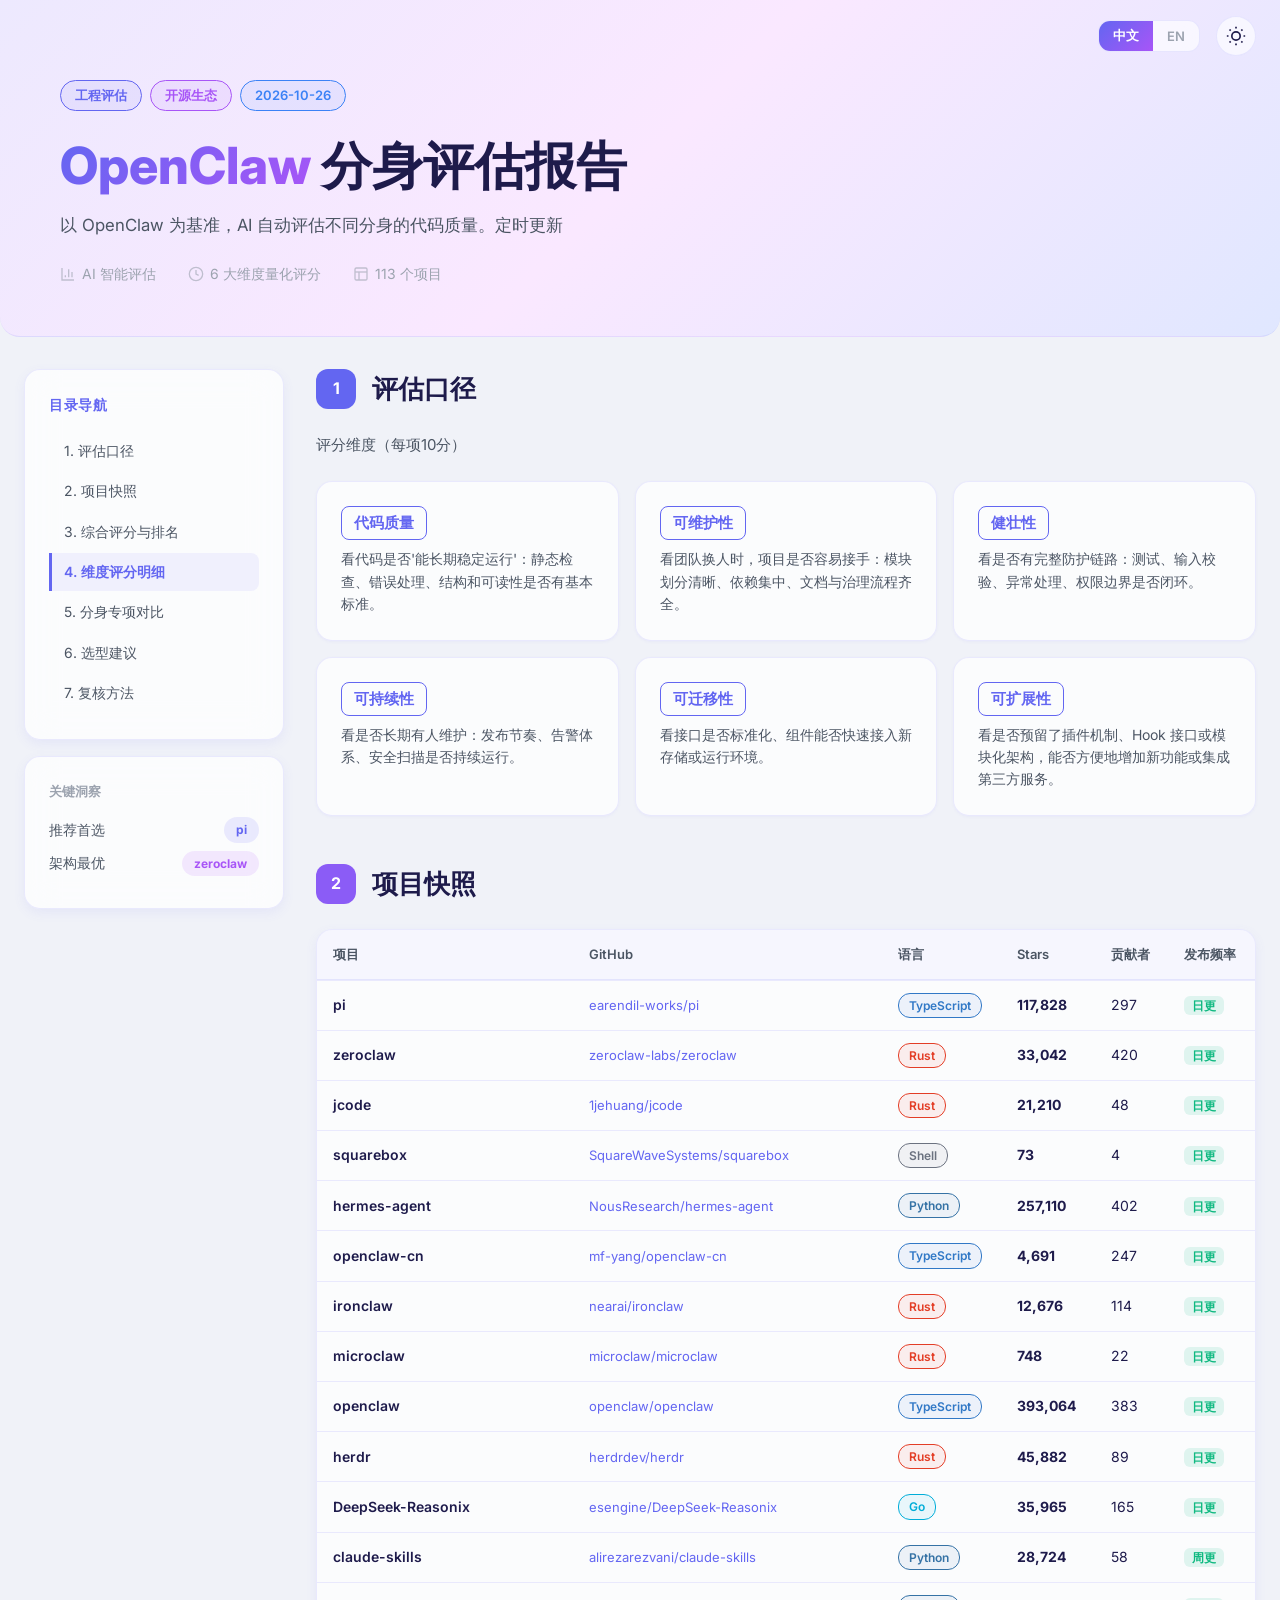
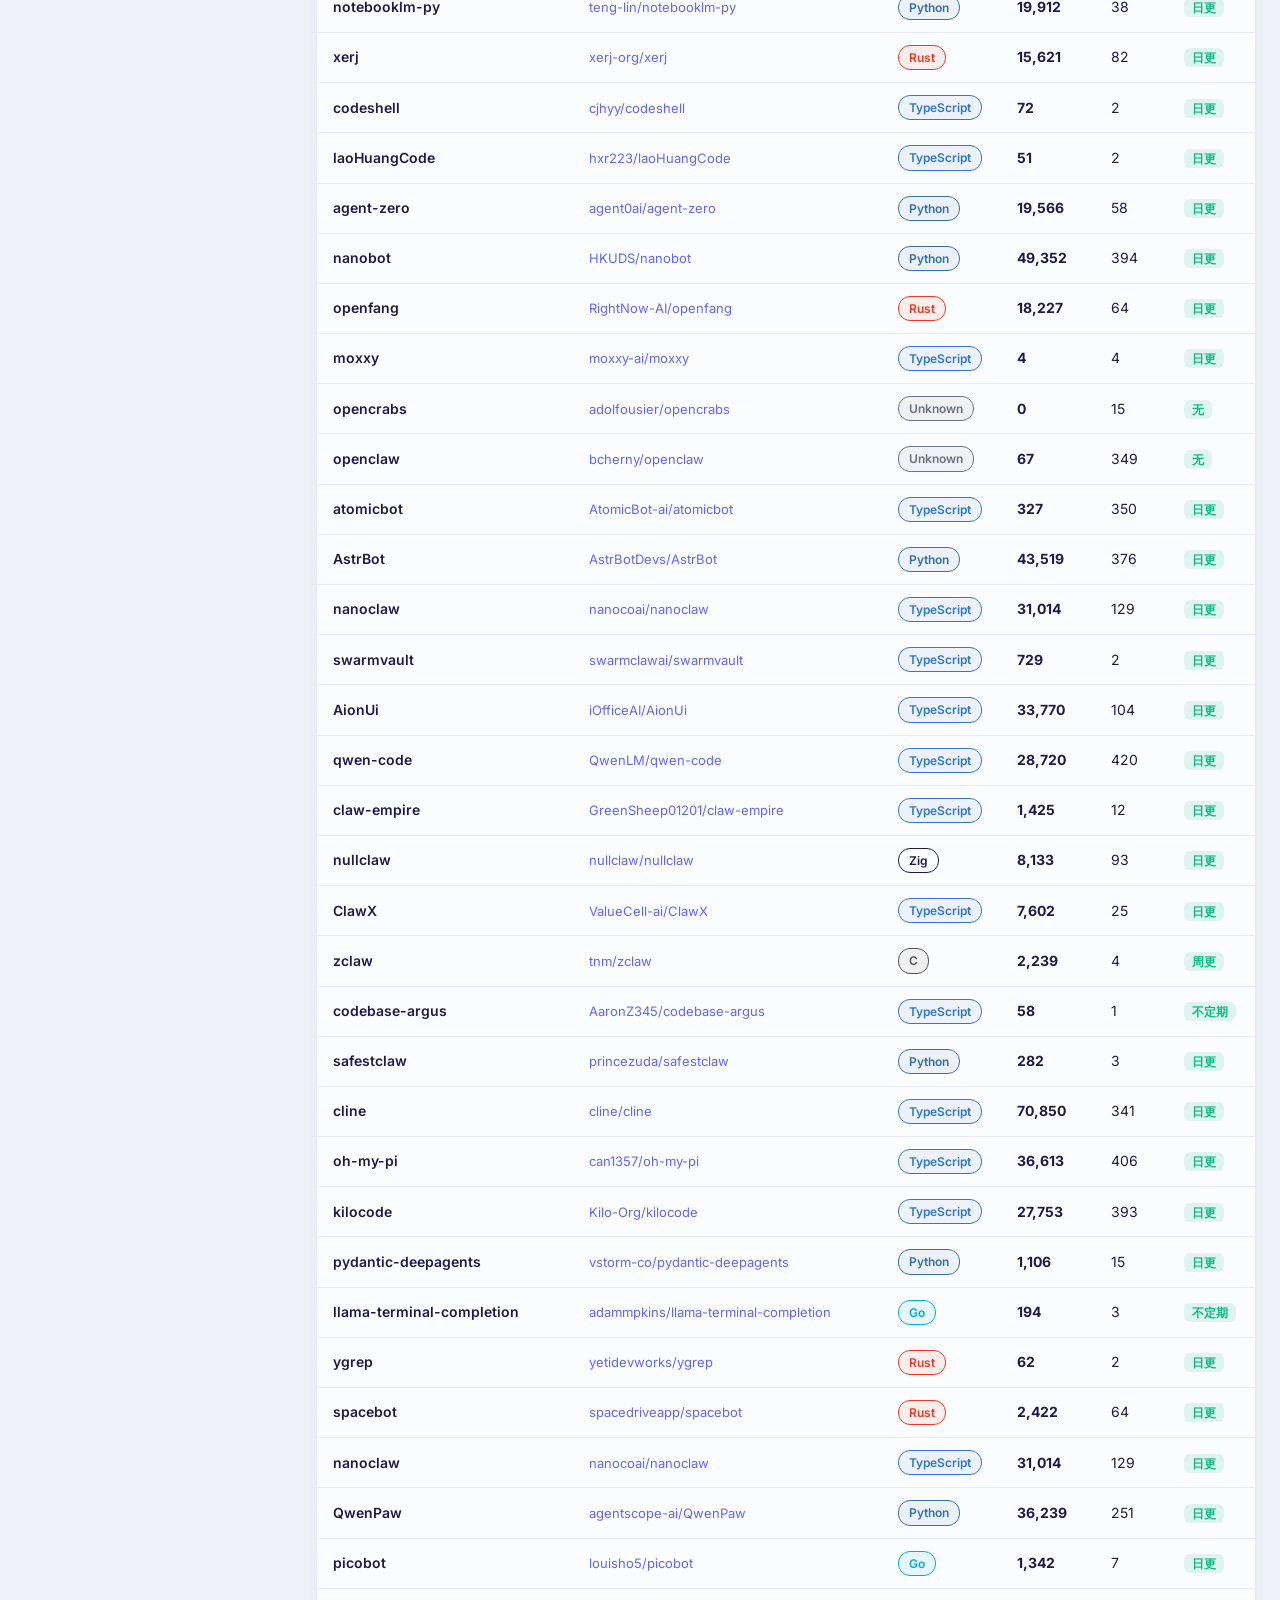
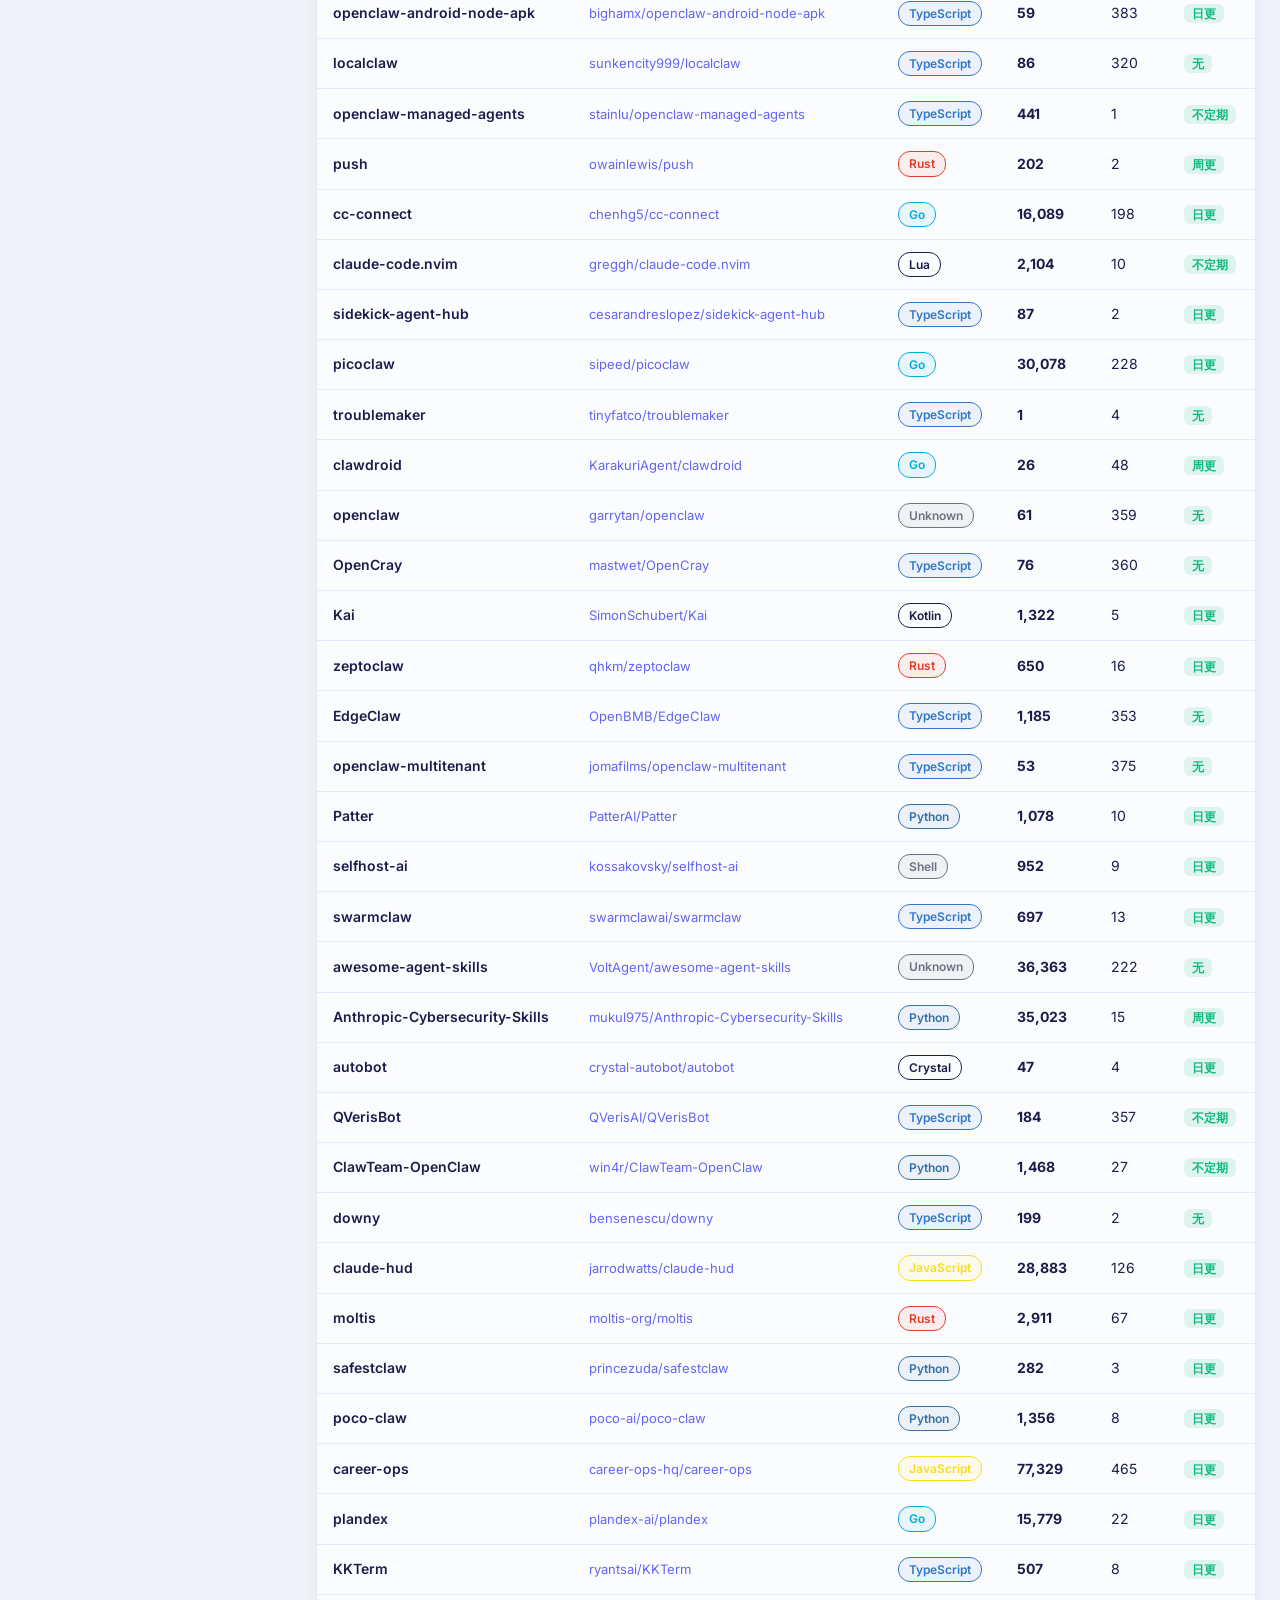
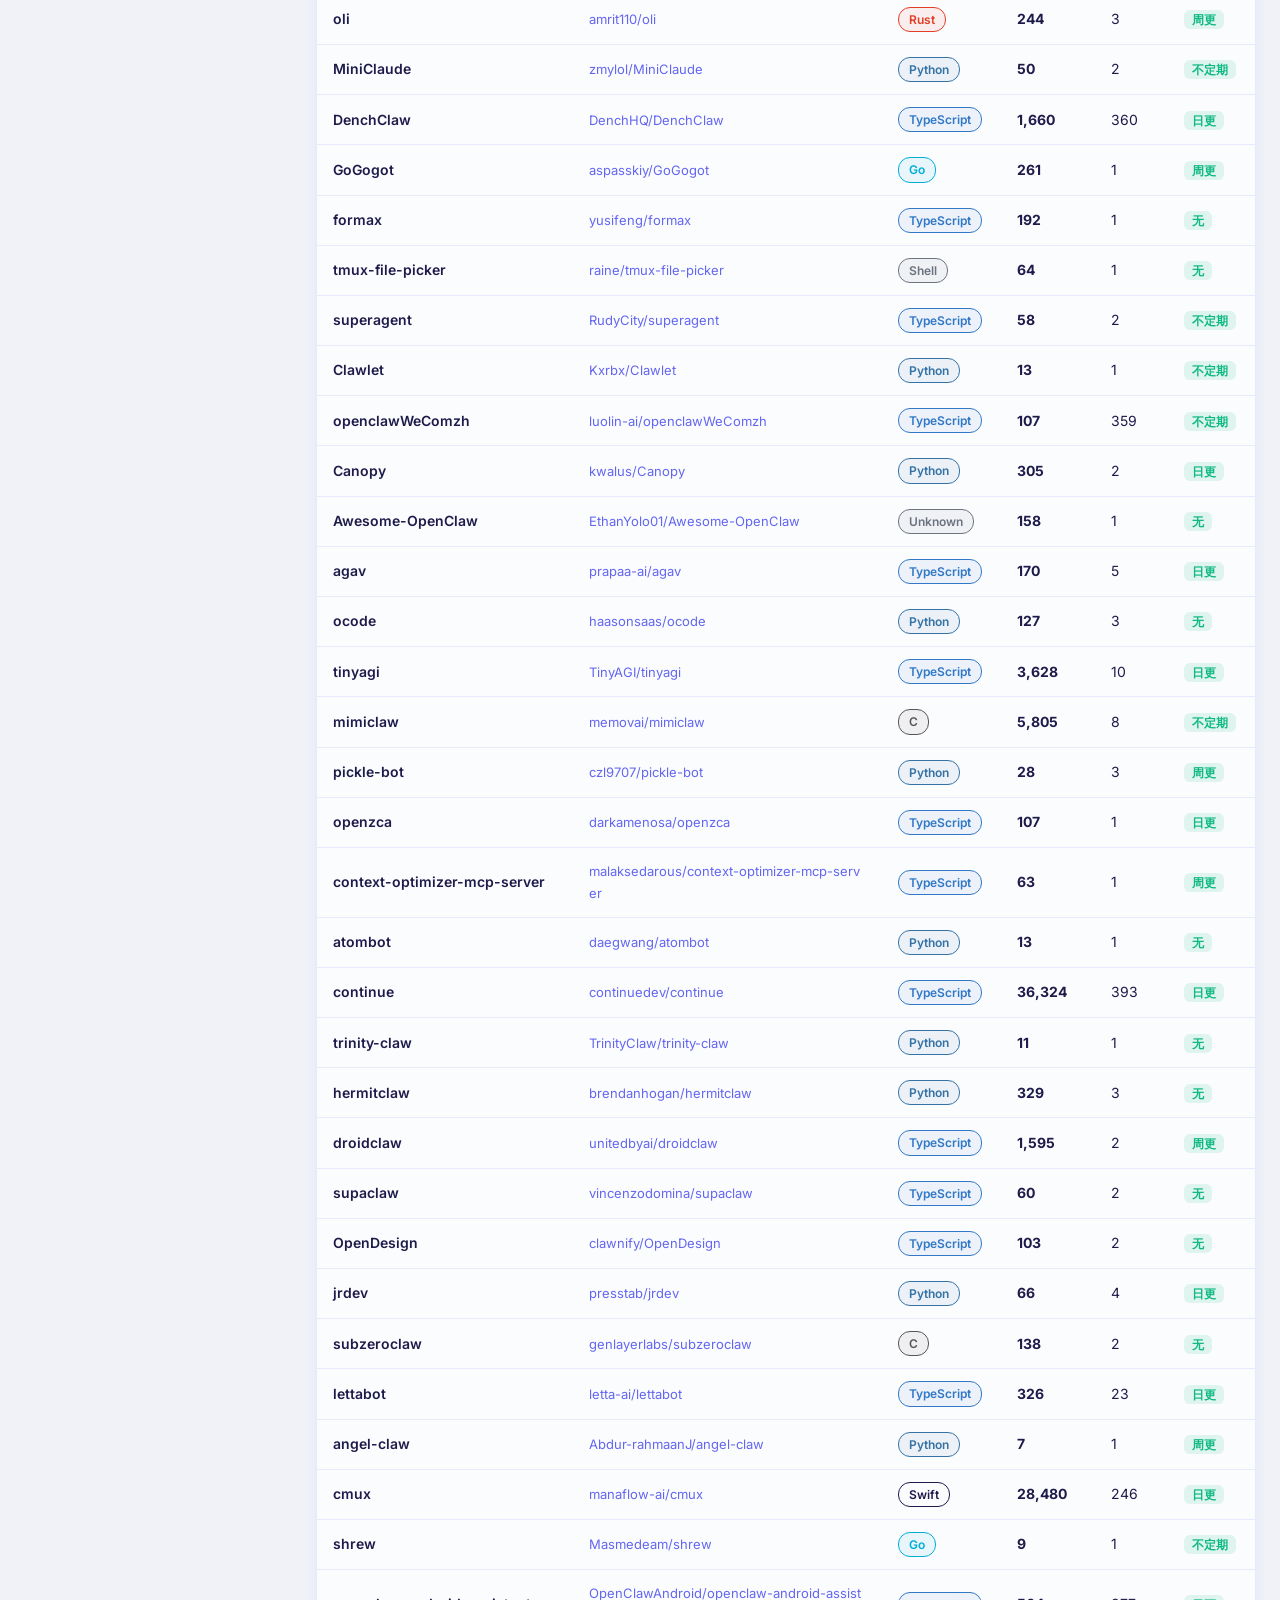
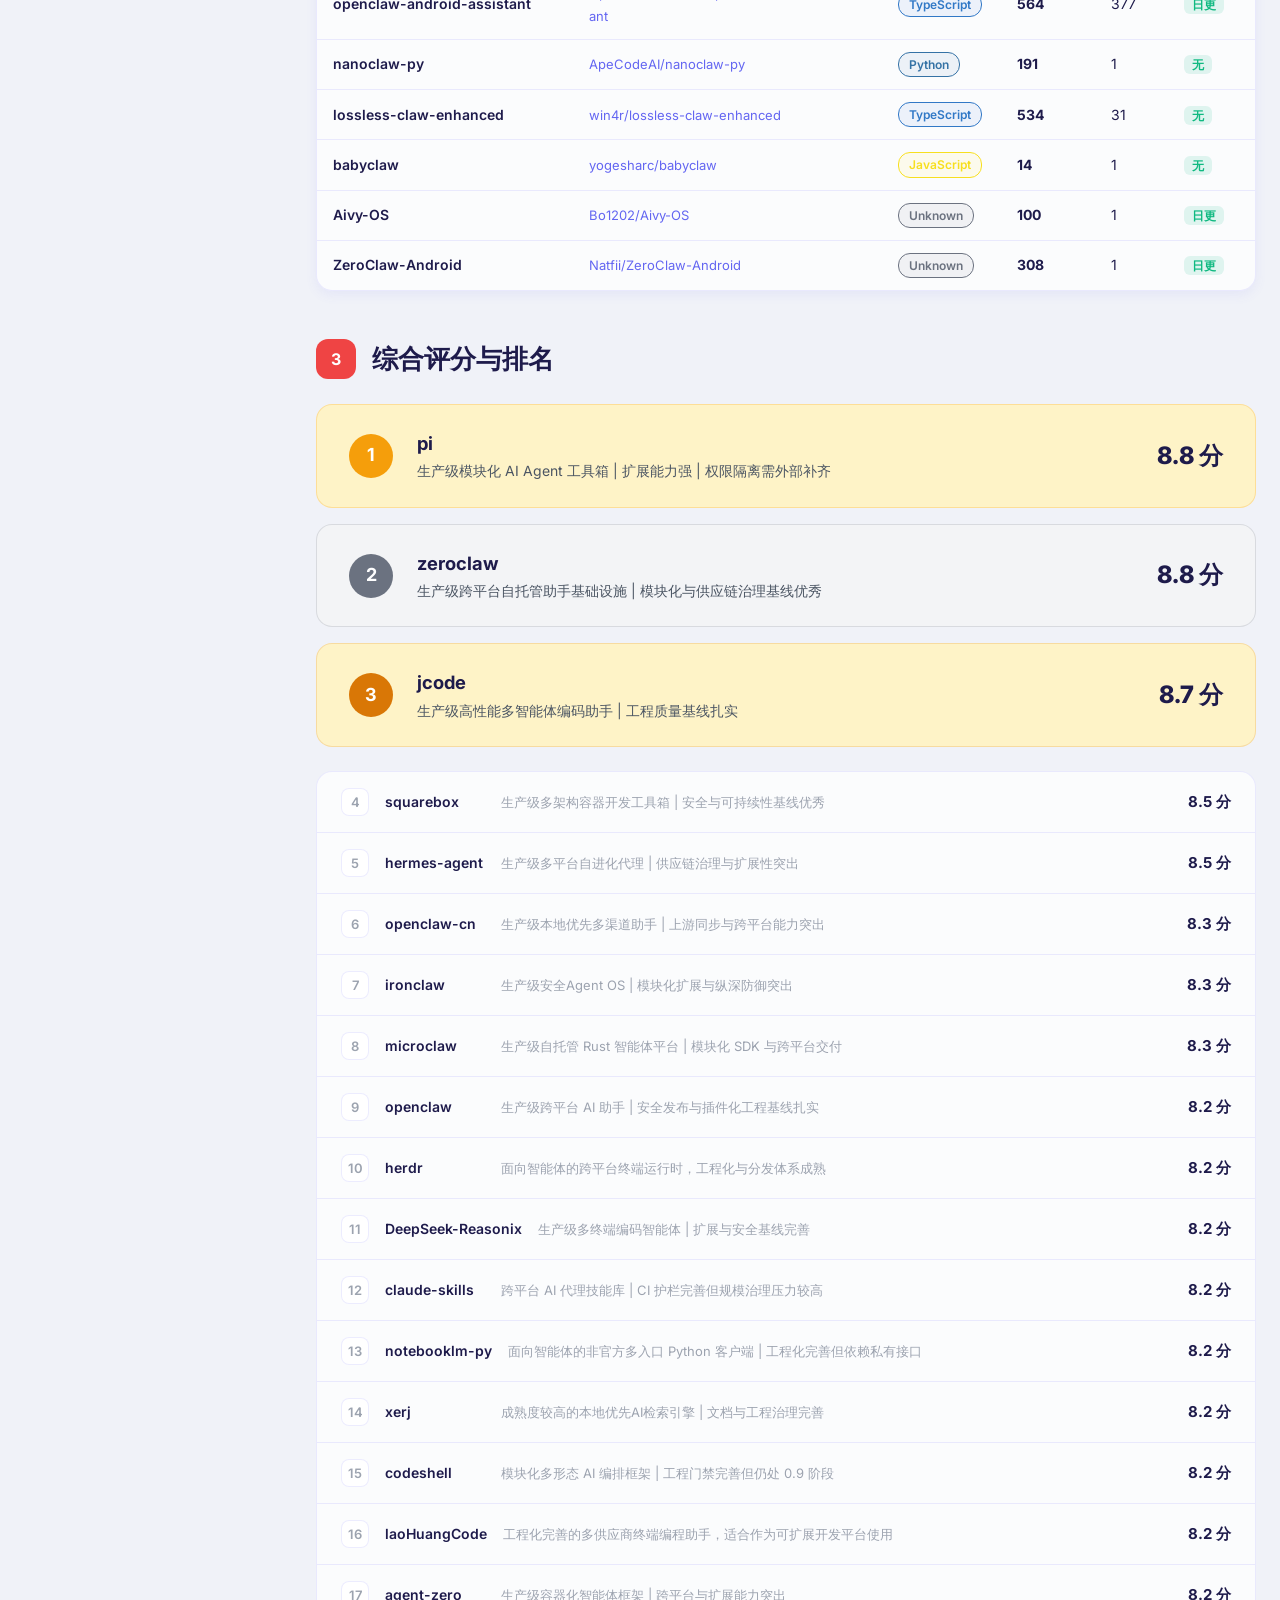
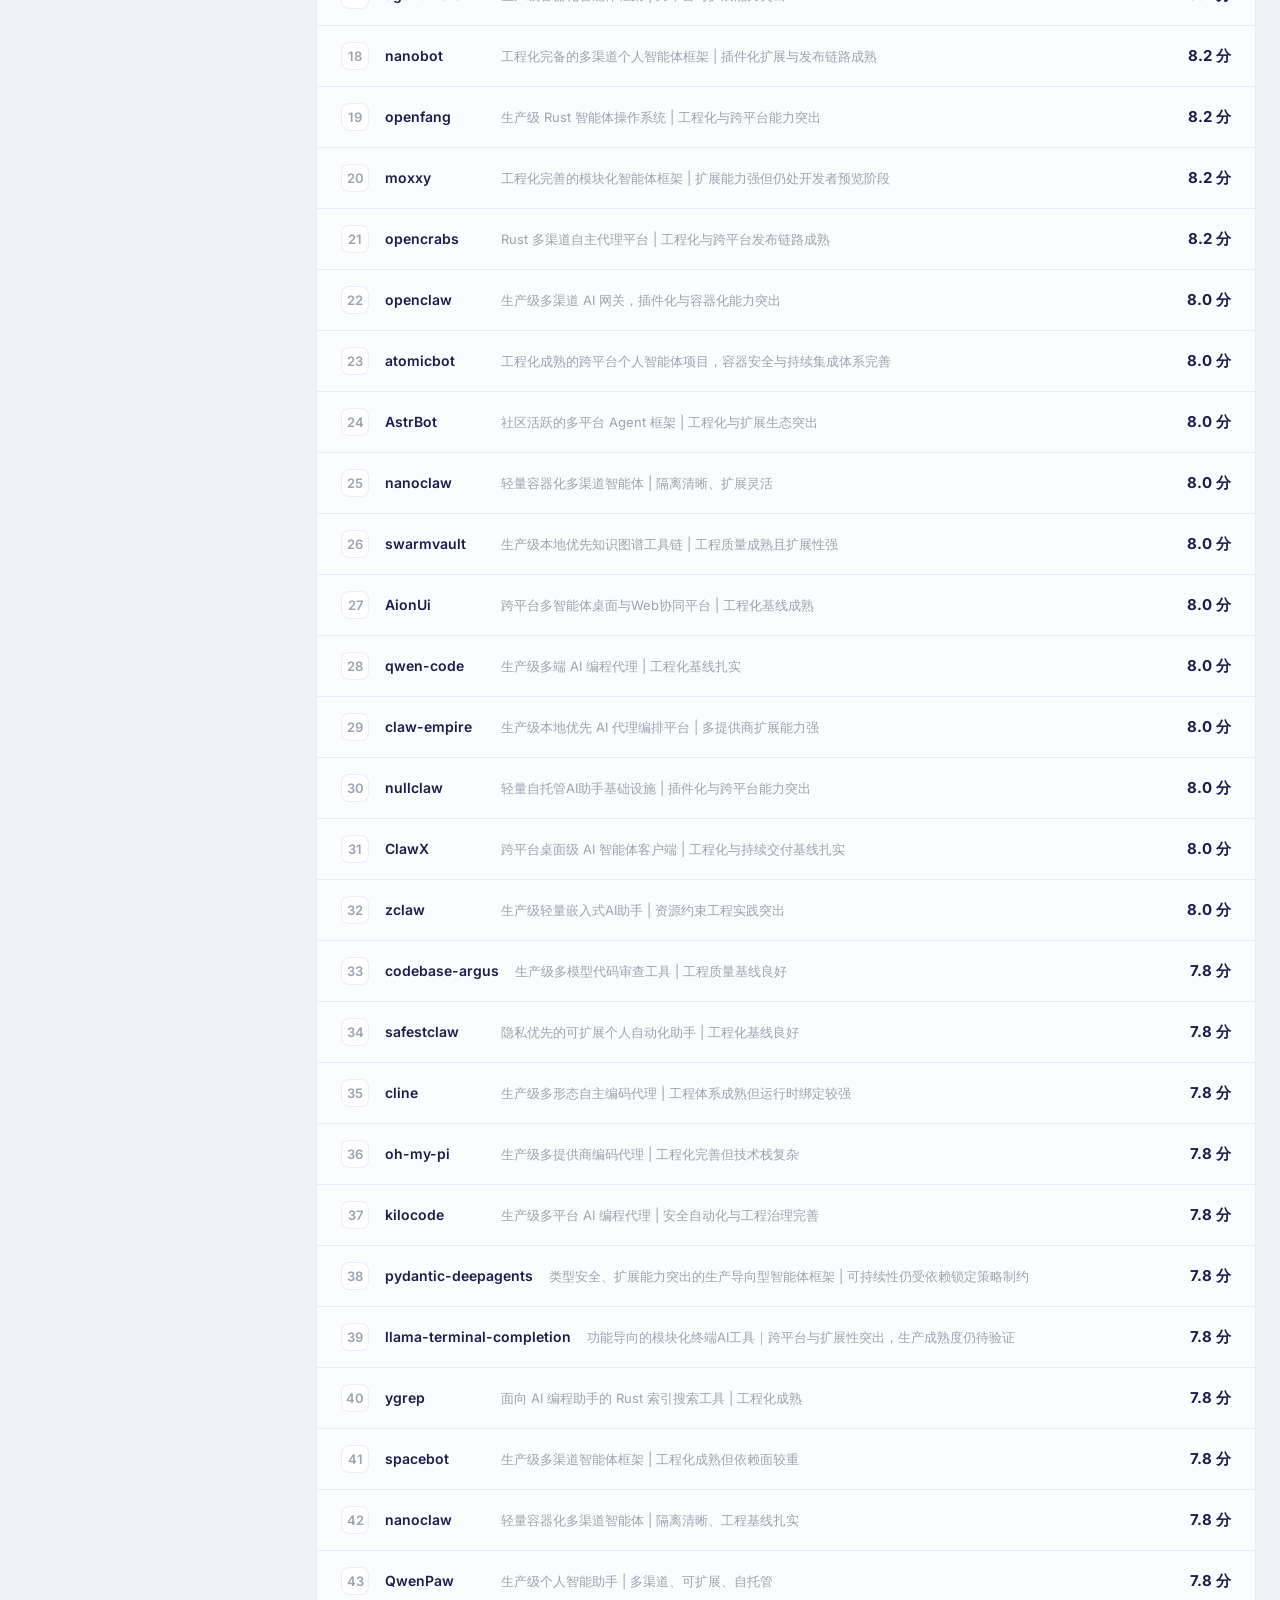
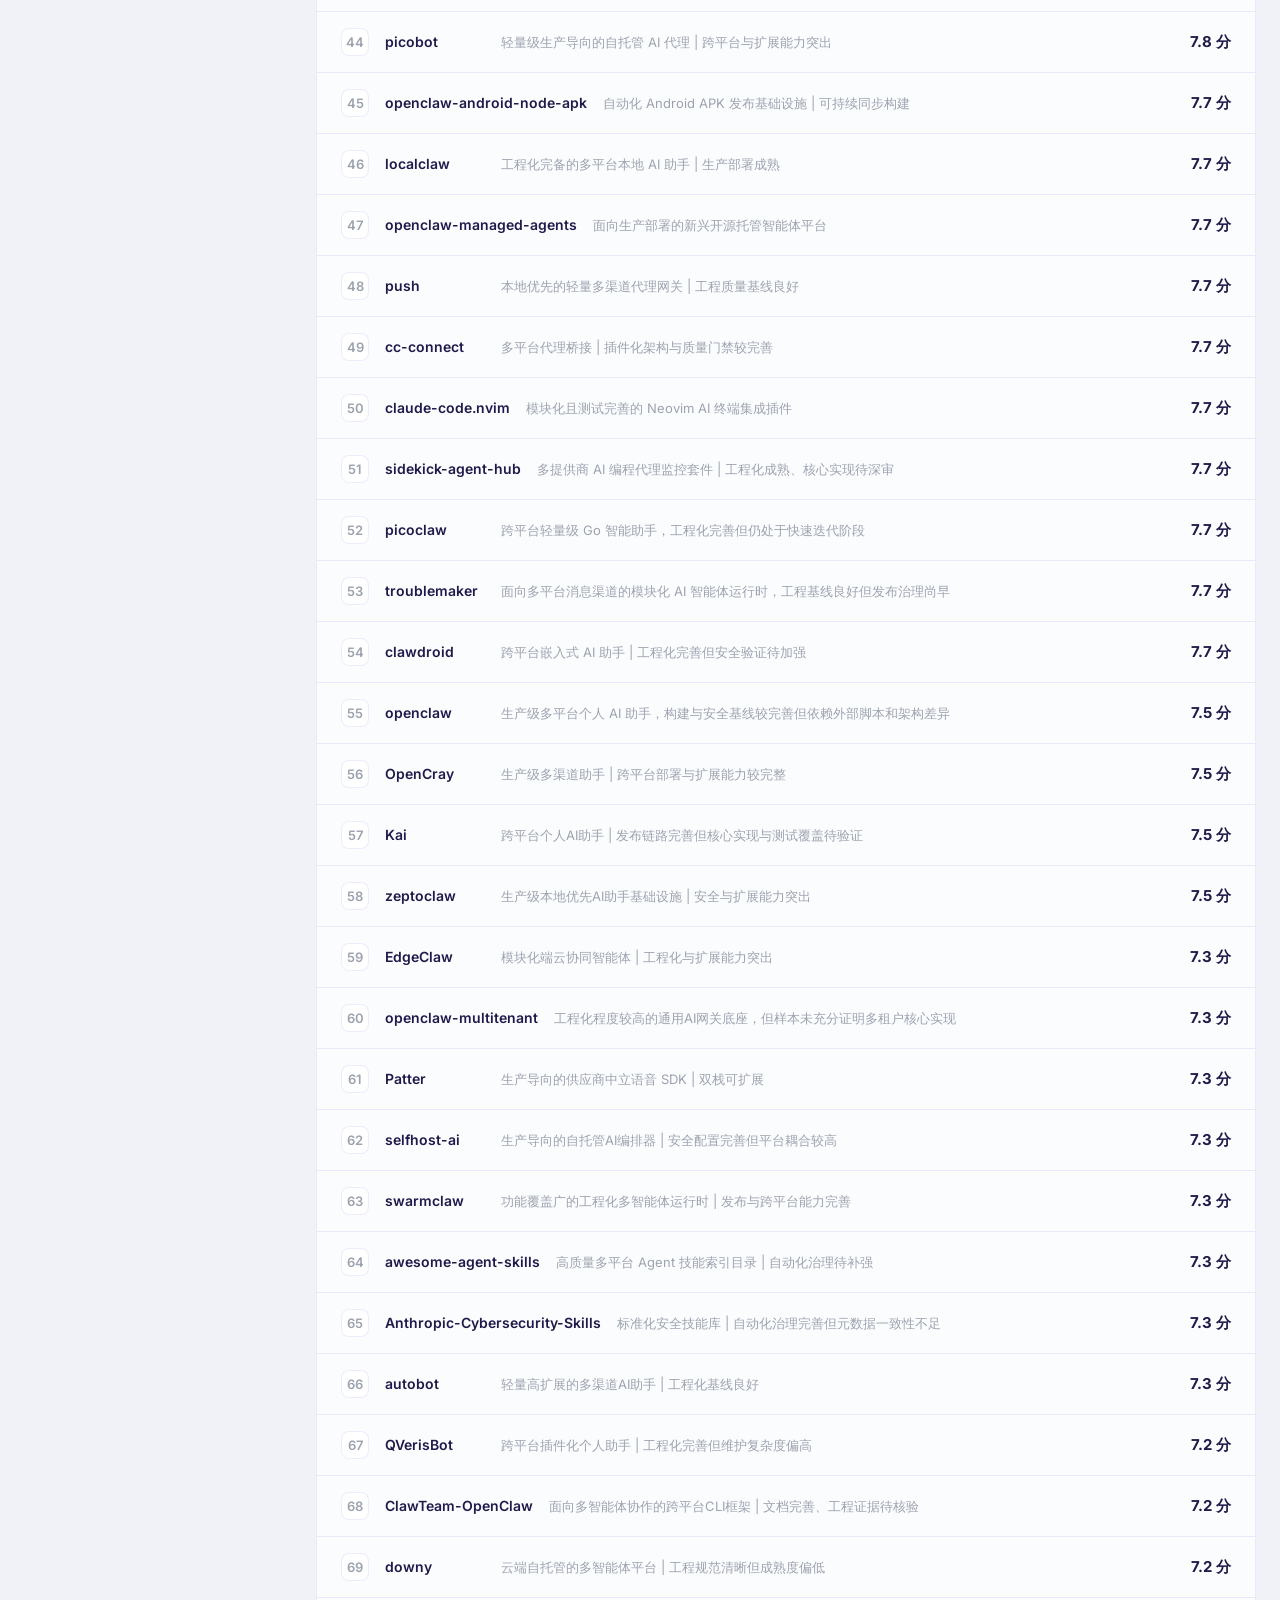
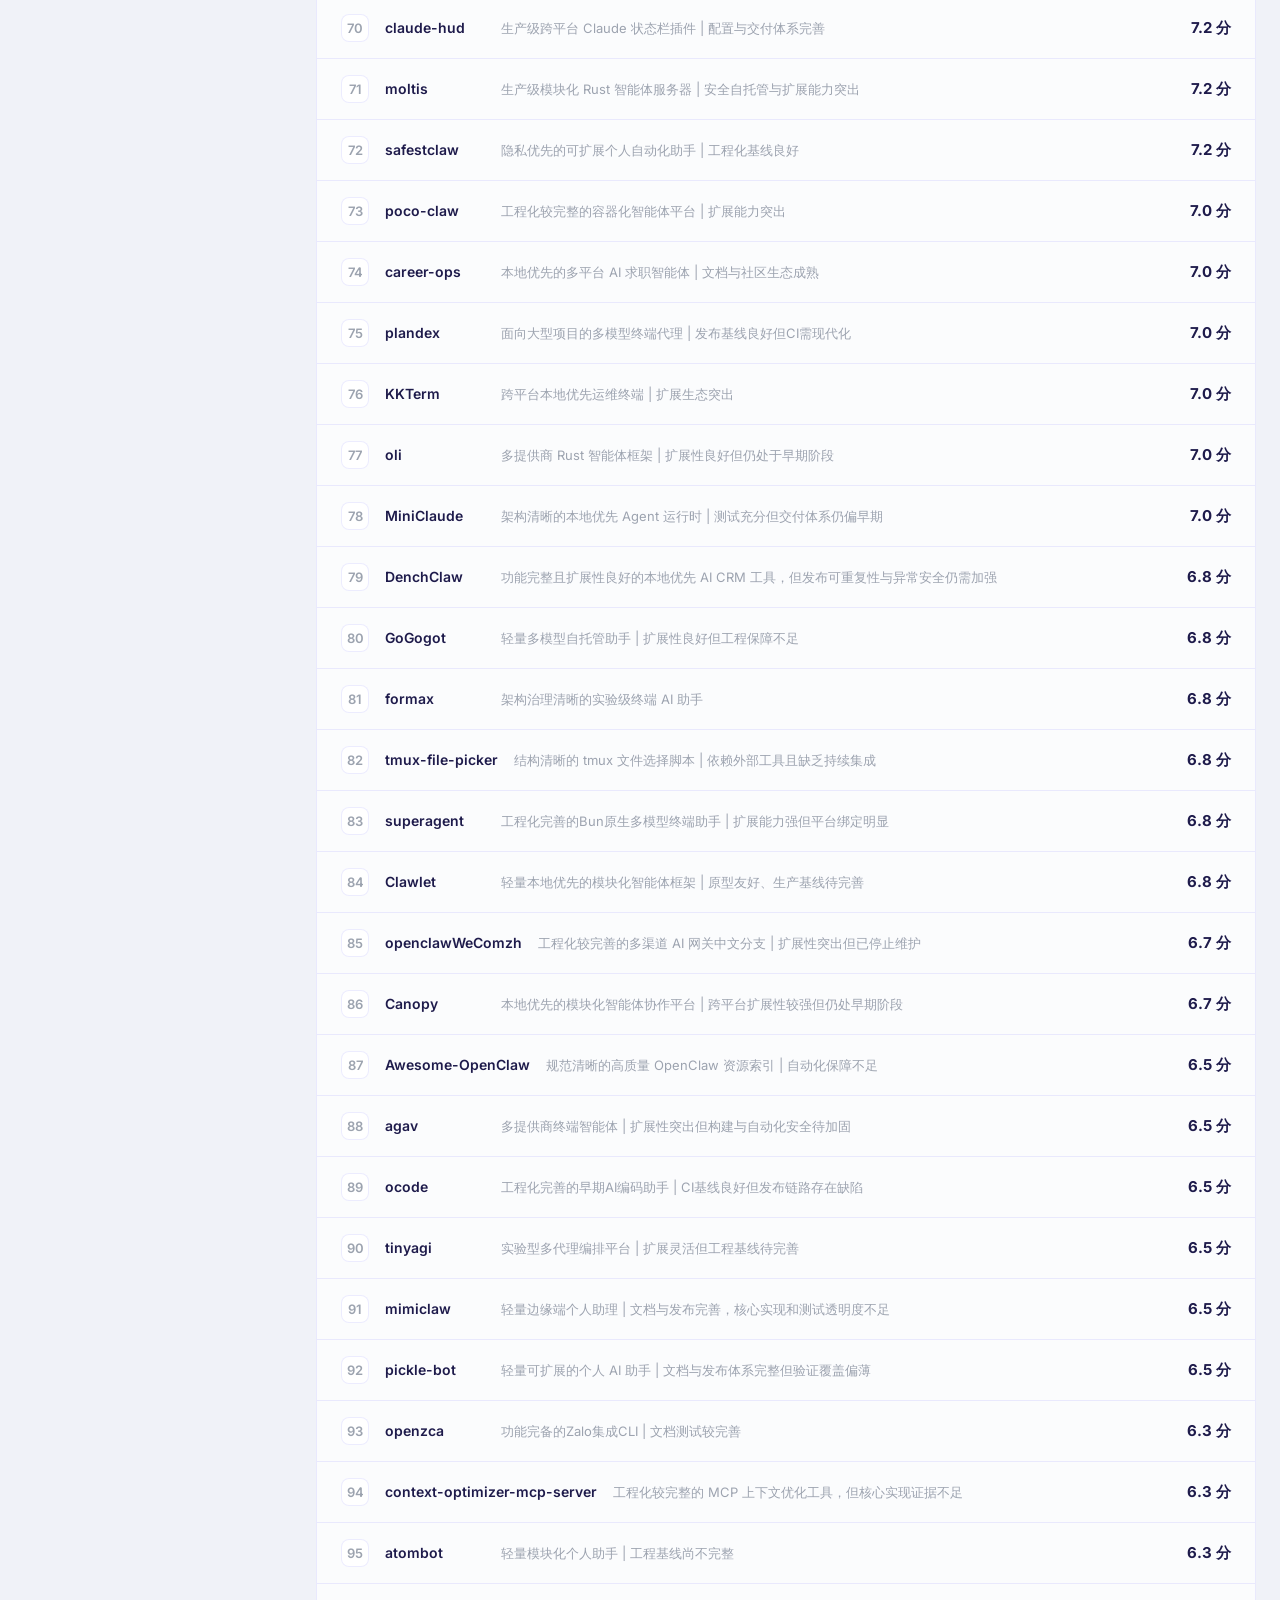
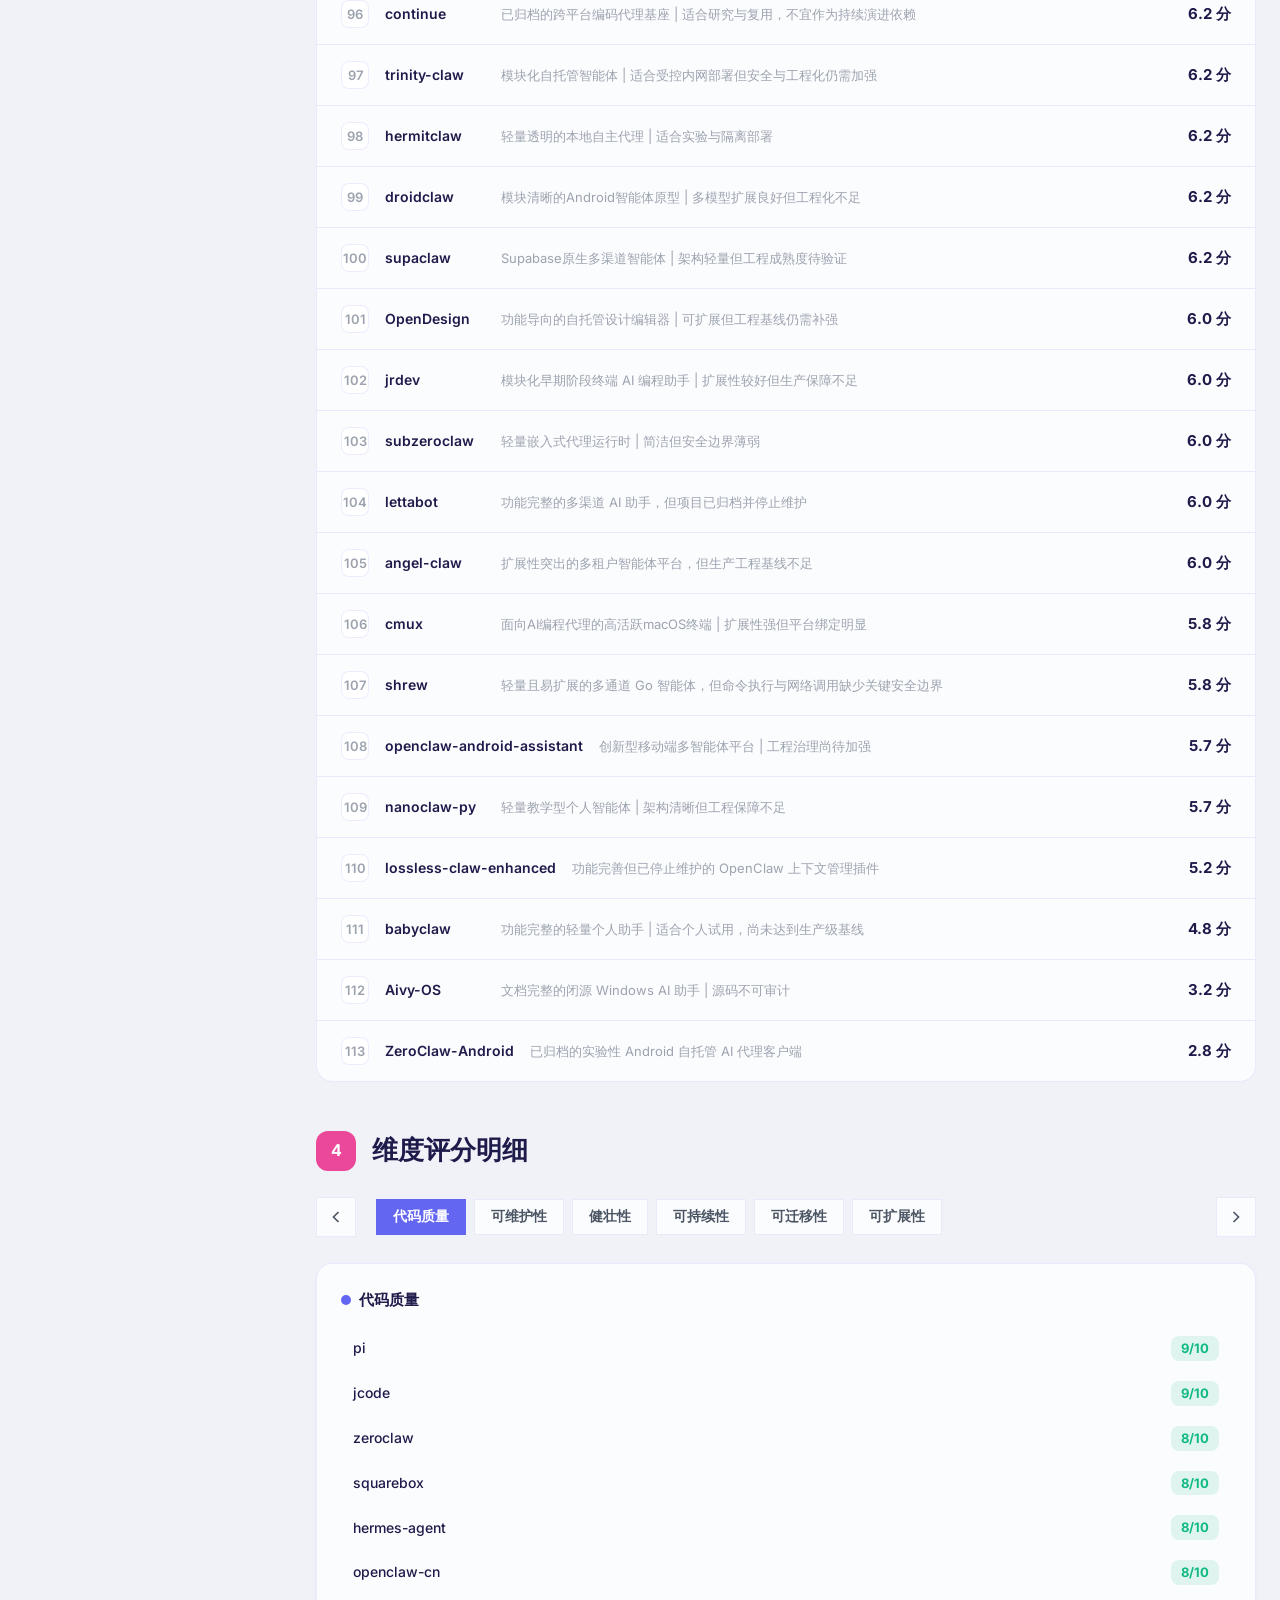
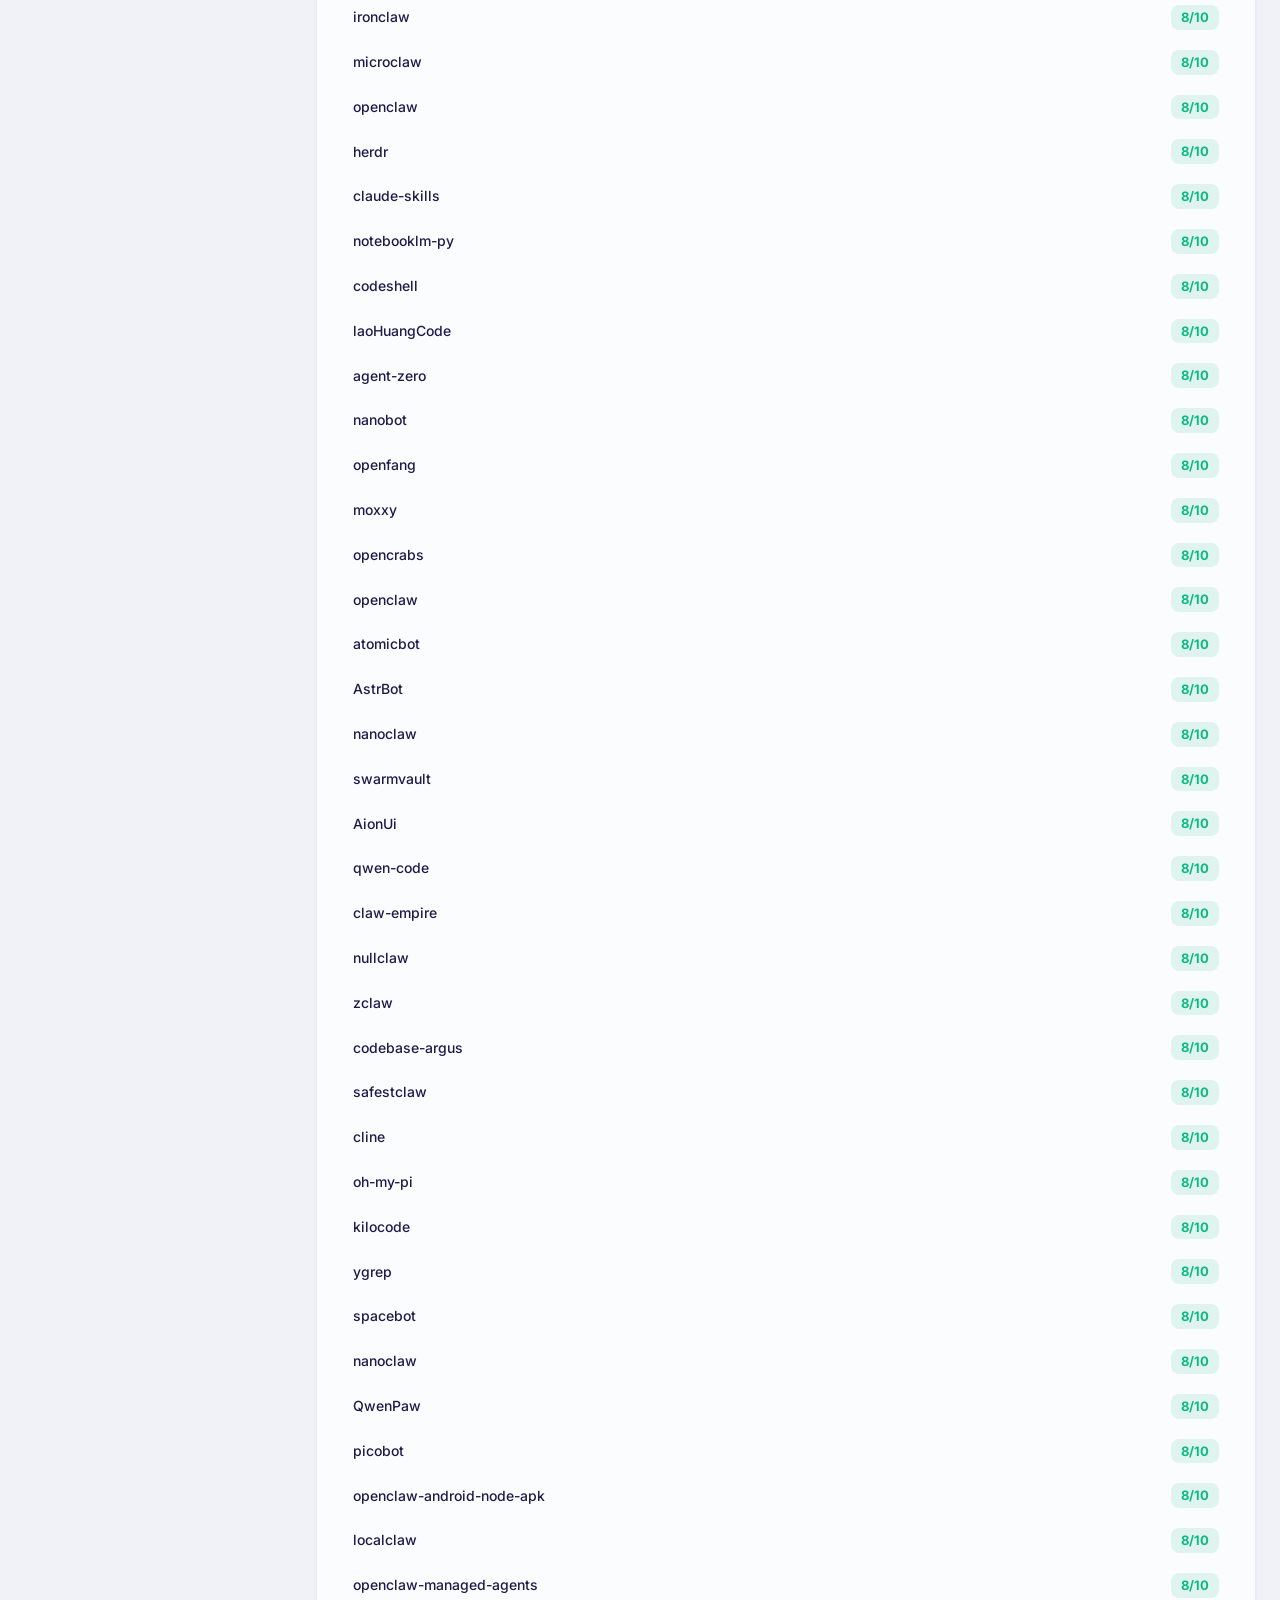
==== commit cdfad954: "chore: update evaluation 2026-10-26" ====
--- a/docs/index.html
+++ b/docs/index.html
@@ -6,7 +6,7 @@
     <title>OpenClaw 分身评估报告 | OpenClaw Forks Evaluation Report 2026</title>
     <meta
       name="description"
-      content="以 OpenClaw 为基准，AI 自动评估 112 个分身项目的代码质量。6 大维度量化评分，定时更新。Automated AI evaluation of OpenClaw forks with 6-dimension scoring."
+      content="以 OpenClaw 为基准，AI 自动评估 113 个分身项目的代码质量。6 大维度量化评分，定时更新。Automated AI evaluation of OpenClaw forks with 6-dimension scoring."
     />
     <meta name="keywords" content="OpenClaw, AI coding assistant, code evaluation, fork comparison, 代码质量评估, 开源项目评测, AI编程助手" />
     <meta name="author" content="OpenClaw Evaluation Bot" />
@@ -14,13 +14,13 @@
     <!-- Open Graph -->
     <meta property="og:type" content="website" />
     <meta property="og:title" content="OpenClaw 分身评估报告 2026" />
-    <meta property="og:description" content="AI 自动评估 112 个 OpenClaw 分身项目，6 大维度量化评分，每周更新。" />
+    <meta property="og:description" content="AI 自动评估 113 个 OpenClaw 分身项目，6 大维度量化评分，每周更新。" />
     <meta property="og:locale" content="zh_CN" />
     <meta property="og:locale:alternate" content="en_US" />
     <!-- Twitter Card -->
     <meta name="twitter:card" content="summary_large_image" />
     <meta name="twitter:title" content="OpenClaw Forks Evaluation Report 2026" />
-    <meta name="twitter:description" content="AI-powered 6-dimension code quality evaluation of 112 OpenClaw forks. Updated weekly." />
+    <meta name="twitter:description" content="AI-powered 6-dimension code quality evaluation of 113 OpenClaw forks. Updated weekly." />
     <!-- Structured Data -->
     <script type="application/ld+json">
     {
@@ -28,8 +28,8 @@
       "@type": "TechArticle",
       "headline": "OpenClaw 分身评估报告",
       "description": "AI 自动评估 OpenClaw 分身项目的代码质量",
-      "datePublished": "2026-10-19",
-      "dateModified": "2026-10-19",
+      "datePublished": "2026-10-26",
+      "dateModified": "2026-10-26",
       "author": {"@type": "Organization", "name": "OpenClaw Evaluation Bot"},
       "inLanguage": ["zh-CN", "en"]
     }
@@ -94,7 +94,7 @@
         <span class="tag tag-pink" data-zh="开源生态" data-en="Open Source"
           >开源生态</span
         >
-        <span class="tag tag-blue">2026-10-19</span>
+        <span class="tag tag-blue">2026-10-26</span>
       </div>
       <h1>
         <span class="gradient-text">OpenClaw</span>
@@ -156,7 +156,7 @@
             <path d="M9 21V9" />
           </svg>
           <span
-            >112
+            >113
             <span data-zh="个项目" data-en="Projects">个项目</span></span
           >
         </span>
@@ -252,7 +252,7 @@
             <span class="insight-label" data-zh="架构最优" data-en="Best Arch"
               >架构最优</span
             >
-            <span class="insight-badge badge-pink">openclaw</span>
+            <span class="insight-badge badge-pink">zeroclaw</span>
           </div>
           
         </div>
@@ -402,9 +402,9 @@
                     >
                   </td>
                   <td class="cell-stars">
-                    <strong>116,216</strong>
-                  </td>
-                  <td>291</td>
+                    <strong>117,828</strong>
+                  </td>
+                  <td>297</td>
                   <td>
                     <span
                       class="freq-tag"
@@ -416,21 +416,21 @@
                 </tr>
                 
                 <tr>
-                  <td class="cell-name">openclaw</td>
-                  <td>
-                    <a href="https://github.com/openclaw/openclaw" target="_blank" class="gh-link"
-                      >openclaw/openclaw</a
-                    >
-                  </td>
-                  <td>
-                    <span class="lang-tag lang-typescript"
-                      >TypeScript</span
+                  <td class="cell-name">zeroclaw</td>
+                  <td>
+                    <a href="https://github.com/zeroclaw-labs/zeroclaw" target="_blank" class="gh-link"
+                      >zeroclaw-labs/zeroclaw</a
+                    >
+                  </td>
+                  <td>
+                    <span class="lang-tag lang-rust"
+                      >Rust</span
                     >
                   </td>
                   <td class="cell-stars">
-                    <strong>392,415</strong>
-                  </td>
-                  <td>380</td>
+                    <strong>33,042</strong>
+                  </td>
+                  <td>420</td>
                   <td>
                     <span
                       class="freq-tag"
@@ -442,10 +442,10 @@
                 </tr>
                 
                 <tr>
-                  <td class="cell-name">herdr</td>
-                  <td>
-                    <a href="https://github.com/herdrdev/herdr" target="_blank" class="gh-link"
-                      >herdrdev/herdr</a
+                  <td class="cell-name">jcode</td>
+                  <td>
+                    <a href="https://github.com/1jehuang/jcode" target="_blank" class="gh-link"
+                      >1jehuang/jcode</a
                     >
                   </td>
                   <td>
@@ -454,9 +454,9 @@
                     >
                   </td>
                   <td class="cell-stars">
-                    <strong>44,678</strong>
-                  </td>
-                  <td>89</td>
+                    <strong>21,210</strong>
+                  </td>
+                  <td>48</td>
                   <td>
                     <span
                       class="freq-tag"
@@ -468,21 +468,21 @@
                 </tr>
                 
                 <tr>
-                  <td class="cell-name">notebooklm-py</td>
-                  <td>
-                    <a href="https://github.com/teng-lin/notebooklm-py" target="_blank" class="gh-link"
-                      >teng-lin/notebooklm-py</a
-                    >
-                  </td>
-                  <td>
-                    <span class="lang-tag lang-python"
-                      >Python</span
+                  <td class="cell-name">squarebox</td>
+                  <td>
+                    <a href="https://github.com/SquareWaveSystems/squarebox" target="_blank" class="gh-link"
+                      >SquareWaveSystems/squarebox</a
+                    >
+                  </td>
+                  <td>
+                    <span class="lang-tag lang-shell"
+                      >Shell</span
                     >
                   </td>
                   <td class="cell-stars">
-                    <strong>19,793</strong>
-                  </td>
-                  <td>36</td>
+                    <strong>73</strong>
+                  </td>
+                  <td>4</td>
                   <td>
                     <span
                       class="freq-tag"
@@ -494,21 +494,21 @@
                 </tr>
                 
                 <tr>
-                  <td class="cell-name">microclaw</td>
-                  <td>
-                    <a href="https://github.com/microclaw/microclaw" target="_blank" class="gh-link"
-                      >microclaw/microclaw</a
-                    >
-                  </td>
-                  <td>
-                    <span class="lang-tag lang-rust"
-                      >Rust</span
+                  <td class="cell-name">hermes-agent</td>
+                  <td>
+                    <a href="https://github.com/NousResearch/hermes-agent" target="_blank" class="gh-link"
+                      >NousResearch/hermes-agent</a
+                    >
+                  </td>
+                  <td>
+                    <span class="lang-tag lang-python"
+                      >Python</span
                     >
                   </td>
                   <td class="cell-stars">
-                    <strong>746</strong>
-                  </td>
-                  <td>22</td>
+                    <strong>257,110</strong>
+                  </td>
+                  <td>402</td>
                   <td>
                     <span
                       class="freq-tag"
@@ -520,21 +520,21 @@
                 </tr>
                 
                 <tr>
-                  <td class="cell-name">hermes-agent</td>
-                  <td>
-                    <a href="https://github.com/NousResearch/hermes-agent" target="_blank" class="gh-link"
-                      >NousResearch/hermes-agent</a
-                    >
-                  </td>
-                  <td>
-                    <span class="lang-tag lang-python"
-                      >Python</span
+                  <td class="cell-name">openclaw-cn</td>
+                  <td>
+                    <a href="https://github.com/mf-yang/openclaw-cn" target="_blank" class="gh-link"
+                      >mf-yang/openclaw-cn</a
+                    >
+                  </td>
+                  <td>
+                    <span class="lang-tag lang-typescript"
+                      >TypeScript</span
                     >
                   </td>
                   <td class="cell-stars">
-                    <strong>254,992</strong>
-                  </td>
-                  <td>400</td>
+                    <strong>4,691</strong>
+                  </td>
+                  <td>247</td>
                   <td>
                     <span
                       class="freq-tag"
@@ -546,10 +546,10 @@
                 </tr>
                 
                 <tr>
-                  <td class="cell-name">zeroclaw</td>
-                  <td>
-                    <a href="https://github.com/zeroclaw-labs/zeroclaw" target="_blank" class="gh-link"
-                      >zeroclaw-labs/zeroclaw</a
+                  <td class="cell-name">ironclaw</td>
+                  <td>
+                    <a href="https://github.com/nearai/ironclaw" target="_blank" class="gh-link"
+                      >nearai/ironclaw</a
                     >
                   </td>
                   <td>
@@ -558,9 +558,9 @@
                     >
                   </td>
                   <td class="cell-stars">
-                    <strong>32,995</strong>
-                  </td>
-                  <td>420</td>
+                    <strong>12,676</strong>
+                  </td>
+                  <td>114</td>
                   <td>
                     <span
                       class="freq-tag"
@@ -572,21 +572,21 @@
                 </tr>
                 
                 <tr>
-                  <td class="cell-name">nanobot</td>
-                  <td>
-                    <a href="https://github.com/HKUDS/nanobot" target="_blank" class="gh-link"
-                      >HKUDS/nanobot</a
-                    >
-                  </td>
-                  <td>
-                    <span class="lang-tag lang-python"
-                      >Python</span
+                  <td class="cell-name">microclaw</td>
+                  <td>
+                    <a href="https://github.com/microclaw/microclaw" target="_blank" class="gh-link"
+                      >microclaw/microclaw</a
+                    >
+                  </td>
+                  <td>
+                    <span class="lang-tag lang-rust"
+                      >Rust</span
                     >
                   </td>
                   <td class="cell-stars">
-                    <strong>49,159</strong>
-                  </td>
-                  <td>392</td>
+                    <strong>748</strong>
+                  </td>
+                  <td>22</td>
                   <td>
                     <span
                       class="freq-tag"
@@ -598,10 +598,10 @@
                 </tr>
                 
                 <tr>
-                  <td class="cell-name">nanoclaw</td>
-                  <td>
-                    <a href="https://github.com/nanocoai/nanoclaw" target="_blank" class="gh-link"
-                      >nanocoai/nanoclaw</a
+                  <td class="cell-name">openclaw</td>
+                  <td>
+                    <a href="https://github.com/openclaw/openclaw" target="_blank" class="gh-link"
+                      >openclaw/openclaw</a
                     >
                   </td>
                   <td>
@@ -610,9 +610,87 @@
                     >
                   </td>
                   <td class="cell-stars">
-                    <strong>30,966</strong>
-                  </td>
-                  <td>122</td>
+                    <strong>393,064</strong>
+                  </td>
+                  <td>383</td>
+                  <td>
+                    <span
+                      class="freq-tag"
+                      data-zh="日更"
+                      data-en="Daily"
+                      >日更</span
+                    >
+                  </td>
+                </tr>
+                
+                <tr>
+                  <td class="cell-name">herdr</td>
+                  <td>
+                    <a href="https://github.com/herdrdev/herdr" target="_blank" class="gh-link"
+                      >herdrdev/herdr</a
+                    >
+                  </td>
+                  <td>
+                    <span class="lang-tag lang-rust"
+                      >Rust</span
+                    >
+                  </td>
+                  <td class="cell-stars">
+                    <strong>45,882</strong>
+                  </td>
+                  <td>89</td>
+                  <td>
+                    <span
+                      class="freq-tag"
+                      data-zh="日更"
+                      data-en="Daily"
+                      >日更</span
+                    >
+                  </td>
+                </tr>
+                
+                <tr>
+                  <td class="cell-name">DeepSeek-Reasonix</td>
+                  <td>
+                    <a href="https://github.com/esengine/DeepSeek-Reasonix" target="_blank" class="gh-link"
+                      >esengine/DeepSeek-Reasonix</a
+                    >
+                  </td>
+                  <td>
+                    <span class="lang-tag lang-go"
+                      >Go</span
+                    >
+                  </td>
+                  <td class="cell-stars">
+                    <strong>35,965</strong>
+                  </td>
+                  <td>165</td>
+                  <td>
+                    <span
+                      class="freq-tag"
+                      data-zh="日更"
+                      data-en="Daily"
+                      >日更</span
+                    >
+                  </td>
+                </tr>
+                
+                <tr>
+                  <td class="cell-name">claude-skills</td>
+                  <td>
+                    <a href="https://github.com/alirezarezvani/claude-skills" target="_blank" class="gh-link"
+                      >alirezarezvani/claude-skills</a
+                    >
+                  </td>
+                  <td>
+                    <span class="lang-tag lang-python"
+                      >Python</span
+                    >
+                  </td>
+                  <td class="cell-stars">
+                    <strong>28,724</strong>
+                  </td>
+                  <td>58</td>
                   <td>
                     <span
                       class="freq-tag"
@@ -624,21 +702,21 @@
                 </tr>
                 
                 <tr>
-                  <td class="cell-name">Kai</td>
-                  <td>
-                    <a href="https://github.com/SimonSchubert/Kai" target="_blank" class="gh-link"
-                      >SimonSchubert/Kai</a
-                    >
-                  </td>
-                  <td>
-                    <span class="lang-tag lang-kotlin"
-                      >Kotlin</span
+                  <td class="cell-name">notebooklm-py</td>
+                  <td>
+                    <a href="https://github.com/teng-lin/notebooklm-py" target="_blank" class="gh-link"
+                      >teng-lin/notebooklm-py</a
+                    >
+                  </td>
+                  <td>
+                    <span class="lang-tag lang-python"
+                      >Python</span
                     >
                   </td>
                   <td class="cell-stars">
-                    <strong>1,301</strong>
-                  </td>
-                  <td>5</td>
+                    <strong>19,912</strong>
+                  </td>
+                  <td>38</td>
                   <td>
                     <span
                       class="freq-tag"
@@ -650,21 +728,21 @@
                 </tr>
                 
                 <tr>
-                  <td class="cell-name">cline</td>
-                  <td>
-                    <a href="https://github.com/cline/cline" target="_blank" class="gh-link"
-                      >cline/cline</a
-                    >
-                  </td>
-                  <td>
-                    <span class="lang-tag lang-typescript"
-                      >TypeScript</span
+                  <td class="cell-name">xerj</td>
+                  <td>
+                    <a href="https://github.com/xerj-org/xerj" target="_blank" class="gh-link"
+                      >xerj-org/xerj</a
+                    >
+                  </td>
+                  <td>
+                    <span class="lang-tag lang-rust"
+                      >Rust</span
                     >
                   </td>
                   <td class="cell-stars">
-                    <strong>70,531</strong>
-                  </td>
-                  <td>340</td>
+                    <strong>15,621</strong>
+                  </td>
+                  <td>82</td>
                   <td>
                     <span
                       class="freq-tag"
@@ -676,10 +754,10 @@
                 </tr>
                 
                 <tr>
-                  <td class="cell-name">QwenPaw</td>
-                  <td>
-                    <a href="https://github.com/agentscope-ai/QwenPaw" target="_blank" class="gh-link"
-                      >agentscope-ai/QwenPaw</a
+                  <td class="cell-name">codeshell</td>
+                  <td>
+                    <a href="https://github.com/cjhyy/codeshell" target="_blank" class="gh-link"
+                      >cjhyy/codeshell</a
                     >
                   </td>
                   <td>
@@ -688,9 +766,9 @@
                     >
                   </td>
                   <td class="cell-stars">
-                    <strong>35,838</strong>
-                  </td>
-                  <td>246</td>
+                    <strong>72</strong>
+                  </td>
+                  <td>2</td>
                   <td>
                     <span
                       class="freq-tag"
@@ -702,10 +780,10 @@
                 </tr>
                 
                 <tr>
-                  <td class="cell-name">QVerisBot</td>
-                  <td>
-                    <a href="https://github.com/QVerisAI/QVerisBot" target="_blank" class="gh-link"
-                      >QVerisAI/QVerisBot</a
+                  <td class="cell-name">laoHuangCode</td>
+                  <td>
+                    <a href="https://github.com/hxr223/laoHuangCode" target="_blank" class="gh-link"
+                      >hxr223/laoHuangCode</a
                     >
                   </td>
                   <td>
@@ -714,9 +792,451 @@
                     >
                   </td>
                   <td class="cell-stars">
-                    <strong>184</strong>
-                  </td>
-                  <td>357</td>
+                    <strong>51</strong>
+                  </td>
+                  <td>2</td>
+                  <td>
+                    <span
+                      class="freq-tag"
+                      data-zh="日更"
+                      data-en="Daily"
+                      >日更</span
+                    >
+                  </td>
+                </tr>
+                
+                <tr>
+                  <td class="cell-name">agent-zero</td>
+                  <td>
+                    <a href="https://github.com/agent0ai/agent-zero" target="_blank" class="gh-link"
+                      >agent0ai/agent-zero</a
+                    >
+                  </td>
+                  <td>
+                    <span class="lang-tag lang-python"
+                      >Python</span
+                    >
+                  </td>
+                  <td class="cell-stars">
+                    <strong>19,566</strong>
+                  </td>
+                  <td>58</td>
+                  <td>
+                    <span
+                      class="freq-tag"
+                      data-zh="日更"
+                      data-en="Daily"
+                      >日更</span
+                    >
+                  </td>
+                </tr>
+                
+                <tr>
+                  <td class="cell-name">nanobot</td>
+                  <td>
+                    <a href="https://github.com/HKUDS/nanobot" target="_blank" class="gh-link"
+                      >HKUDS/nanobot</a
+                    >
+                  </td>
+                  <td>
+                    <span class="lang-tag lang-python"
+                      >Python</span
+                    >
+                  </td>
+                  <td class="cell-stars">
+                    <strong>49,352</strong>
+                  </td>
+                  <td>394</td>
+                  <td>
+                    <span
+                      class="freq-tag"
+                      data-zh="日更"
+                      data-en="Daily"
+                      >日更</span
+                    >
+                  </td>
+                </tr>
+                
+                <tr>
+                  <td class="cell-name">openfang</td>
+                  <td>
+                    <a href="https://github.com/RightNow-AI/openfang" target="_blank" class="gh-link"
+                      >RightNow-AI/openfang</a
+                    >
+                  </td>
+                  <td>
+                    <span class="lang-tag lang-rust"
+                      >Rust</span
+                    >
+                  </td>
+                  <td class="cell-stars">
+                    <strong>18,227</strong>
+                  </td>
+                  <td>64</td>
+                  <td>
+                    <span
+                      class="freq-tag"
+                      data-zh="日更"
+                      data-en="Daily"
+                      >日更</span
+                    >
+                  </td>
+                </tr>
+                
+                <tr>
+                  <td class="cell-name">moxxy</td>
+                  <td>
+                    <a href="https://github.com/moxxy-ai/moxxy" target="_blank" class="gh-link"
+                      >moxxy-ai/moxxy</a
+                    >
+                  </td>
+                  <td>
+                    <span class="lang-tag lang-typescript"
+                      >TypeScript</span
+                    >
+                  </td>
+                  <td class="cell-stars">
+                    <strong>4</strong>
+                  </td>
+                  <td>4</td>
+                  <td>
+                    <span
+                      class="freq-tag"
+                      data-zh="日更"
+                      data-en="Daily"
+                      >日更</span
+                    >
+                  </td>
+                </tr>
+                
+                <tr>
+                  <td class="cell-name">opencrabs</td>
+                  <td>
+                    <a href="https://github.com/adolfousier/opencrabs" target="_blank" class="gh-link"
+                      >adolfousier/opencrabs</a
+                    >
+                  </td>
+                  <td>
+                    <span class="lang-tag lang-unknown"
+                      >Unknown</span
+                    >
+                  </td>
+                  <td class="cell-stars">
+                    <strong>0</strong>
+                  </td>
+                  <td>15</td>
+                  <td>
+                    <span
+                      class="freq-tag"
+                      data-zh="无"
+                      data-en="None"
+                      >无</span
+                    >
+                  </td>
+                </tr>
+                
+                <tr>
+                  <td class="cell-name">openclaw</td>
+                  <td>
+                    <a href="https://github.com/bcherny/openclaw" target="_blank" class="gh-link"
+                      >bcherny/openclaw</a
+                    >
+                  </td>
+                  <td>
+                    <span class="lang-tag lang-unknown"
+                      >Unknown</span
+                    >
+                  </td>
+                  <td class="cell-stars">
+                    <strong>67</strong>
+                  </td>
+                  <td>349</td>
+                  <td>
+                    <span
+                      class="freq-tag"
+                      data-zh="无"
+                      data-en="None"
+                      >无</span
+                    >
+                  </td>
+                </tr>
+                
+                <tr>
+                  <td class="cell-name">atomicbot</td>
+                  <td>
+                    <a href="https://github.com/AtomicBot-ai/atomicbot" target="_blank" class="gh-link"
+                      >AtomicBot-ai/atomicbot</a
+                    >
+                  </td>
+                  <td>
+                    <span class="lang-tag lang-typescript"
+                      >TypeScript</span
+                    >
+                  </td>
+                  <td class="cell-stars">
+                    <strong>327</strong>
+                  </td>
+                  <td>350</td>
+                  <td>
+                    <span
+                      class="freq-tag"
+                      data-zh="日更"
+                      data-en="Daily"
+                      >日更</span
+                    >
+                  </td>
+                </tr>
+                
+                <tr>
+                  <td class="cell-name">AstrBot</td>
+                  <td>
+                    <a href="https://github.com/AstrBotDevs/AstrBot" target="_blank" class="gh-link"
+                      >AstrBotDevs/AstrBot</a
+                    >
+                  </td>
+                  <td>
+                    <span class="lang-tag lang-python"
+                      >Python</span
+                    >
+                  </td>
+                  <td class="cell-stars">
+                    <strong>43,519</strong>
+                  </td>
+                  <td>376</td>
+                  <td>
+                    <span
+                      class="freq-tag"
+                      data-zh="日更"
+                      data-en="Daily"
+                      >日更</span
+                    >
+                  </td>
+                </tr>
+                
+                <tr>
+                  <td class="cell-name">nanoclaw</td>
+                  <td>
+                    <a href="https://github.com/nanocoai/nanoclaw" target="_blank" class="gh-link"
+                      >nanocoai/nanoclaw</a
+                    >
+                  </td>
+                  <td>
+                    <span class="lang-tag lang-typescript"
+                      >TypeScript</span
+                    >
+                  </td>
+                  <td class="cell-stars">
+                    <strong>31,014</strong>
+                  </td>
+                  <td>129</td>
+                  <td>
+                    <span
+                      class="freq-tag"
+                      data-zh="日更"
+                      data-en="Daily"
+                      >日更</span
+                    >
+                  </td>
+                </tr>
+                
+                <tr>
+                  <td class="cell-name">swarmvault</td>
+                  <td>
+                    <a href="https://github.com/swarmclawai/swarmvault" target="_blank" class="gh-link"
+                      >swarmclawai/swarmvault</a
+                    >
+                  </td>
+                  <td>
+                    <span class="lang-tag lang-typescript"
+                      >TypeScript</span
+                    >
+                  </td>
+                  <td class="cell-stars">
+                    <strong>729</strong>
+                  </td>
+                  <td>2</td>
+                  <td>
+                    <span
+                      class="freq-tag"
+                      data-zh="日更"
+                      data-en="Daily"
+                      >日更</span
+                    >
+                  </td>
+                </tr>
+                
+                <tr>
+                  <td class="cell-name">AionUi</td>
+                  <td>
+                    <a href="https://github.com/iOfficeAI/AionUi" target="_blank" class="gh-link"
+                      >iOfficeAI/AionUi</a
+                    >
+                  </td>
+                  <td>
+                    <span class="lang-tag lang-typescript"
+                      >TypeScript</span
+                    >
+                  </td>
+                  <td class="cell-stars">
+                    <strong>33,770</strong>
+                  </td>
+                  <td>104</td>
+                  <td>
+                    <span
+                      class="freq-tag"
+                      data-zh="日更"
+                      data-en="Daily"
+                      >日更</span
+                    >
+                  </td>
+                </tr>
+                
+                <tr>
+                  <td class="cell-name">qwen-code</td>
+                  <td>
+                    <a href="https://github.com/QwenLM/qwen-code" target="_blank" class="gh-link"
+                      >QwenLM/qwen-code</a
+                    >
+                  </td>
+                  <td>
+                    <span class="lang-tag lang-typescript"
+                      >TypeScript</span
+                    >
+                  </td>
+                  <td class="cell-stars">
+                    <strong>28,720</strong>
+                  </td>
+                  <td>420</td>
+                  <td>
+                    <span
+                      class="freq-tag"
+                      data-zh="日更"
+                      data-en="Daily"
+                      >日更</span
+                    >
+                  </td>
+                </tr>
+                
+                <tr>
+                  <td class="cell-name">claw-empire</td>
+                  <td>
+                    <a href="https://github.com/GreenSheep01201/claw-empire" target="_blank" class="gh-link"
+                      >GreenSheep01201/claw-empire</a
+                    >
+                  </td>
+                  <td>
+                    <span class="lang-tag lang-typescript"
+                      >TypeScript</span
+                    >
+                  </td>
+                  <td class="cell-stars">
+                    <strong>1,425</strong>
+                  </td>
+                  <td>12</td>
+                  <td>
+                    <span
+                      class="freq-tag"
+                      data-zh="日更"
+                      data-en="Daily"
+                      >日更</span
+                    >
+                  </td>
+                </tr>
+                
+                <tr>
+                  <td class="cell-name">nullclaw</td>
+                  <td>
+                    <a href="https://github.com/nullclaw/nullclaw" target="_blank" class="gh-link"
+                      >nullclaw/nullclaw</a
+                    >
+                  </td>
+                  <td>
+                    <span class="lang-tag lang-zig"
+                      >Zig</span
+                    >
+                  </td>
+                  <td class="cell-stars">
+                    <strong>8,133</strong>
+                  </td>
+                  <td>93</td>
+                  <td>
+                    <span
+                      class="freq-tag"
+                      data-zh="日更"
+                      data-en="Daily"
+                      >日更</span
+                    >
+                  </td>
+                </tr>
+                
+                <tr>
+                  <td class="cell-name">ClawX</td>
+                  <td>
+                    <a href="https://github.com/ValueCell-ai/ClawX" target="_blank" class="gh-link"
+                      >ValueCell-ai/ClawX</a
+                    >
+                  </td>
+                  <td>
+                    <span class="lang-tag lang-typescript"
+                      >TypeScript</span
+                    >
+                  </td>
+                  <td class="cell-stars">
+                    <strong>7,602</strong>
+                  </td>
+                  <td>25</td>
+                  <td>
+                    <span
+                      class="freq-tag"
+                      data-zh="日更"
+                      data-en="Daily"
+                      >日更</span
+                    >
+                  </td>
+                </tr>
+                
+                <tr>
+                  <td class="cell-name">zclaw</td>
+                  <td>
+                    <a href="https://github.com/tnm/zclaw" target="_blank" class="gh-link"
+                      >tnm/zclaw</a
+                    >
+                  </td>
+                  <td>
+                    <span class="lang-tag lang-c"
+                      >C</span
+                    >
+                  </td>
+                  <td class="cell-stars">
+                    <strong>2,239</strong>
+                  </td>
+                  <td>4</td>
+                  <td>
+                    <span
+                      class="freq-tag"
+                      data-zh="周更"
+                      data-en="Weekly"
+                      >周更</span
+                    >
+                  </td>
+                </tr>
+                
+                <tr>
+                  <td class="cell-name">codebase-argus</td>
+                  <td>
+                    <a href="https://github.com/AaronZ345/codebase-argus" target="_blank" class="gh-link"
+                      >AaronZ345/codebase-argus</a
+                    >
+                  </td>
+                  <td>
+                    <span class="lang-tag lang-typescript"
+                      >TypeScript</span
+                    >
+                  </td>
+                  <td class="cell-stars">
+                    <strong>58</strong>
+                  </td>
+                  <td>1</td>
                   <td>
                     <span
                       class="freq-tag"
@@ -728,21 +1248,21 @@
                 </tr>
                 
                 <tr>
-                  <td class="cell-name">career-ops</td>
-                  <td>
-                    <a href="https://github.com/career-ops-hq/career-ops" target="_blank" class="gh-link"
-                      >career-ops-hq/career-ops</a
-                    >
-                  </td>
-                  <td>
-                    <span class="lang-tag lang-javascript"
-                      >JavaScript</span
+                  <td class="cell-name">safestclaw</td>
+                  <td>
+                    <a href="https://github.com/princezuda/safestclaw" target="_blank" class="gh-link"
+                      >princezuda/safestclaw</a
+                    >
+                  </td>
+                  <td>
+                    <span class="lang-tag lang-python"
+                      >Python</span
                     >
                   </td>
                   <td class="cell-stars">
-                    <strong>75,530</strong>
-                  </td>
-                  <td>464</td>
+                    <strong>282</strong>
+                  </td>
+                  <td>3</td>
                   <td>
                     <span
                       class="freq-tag"
@@ -754,10 +1274,10 @@
                 </tr>
                 
                 <tr>
-                  <td class="cell-name">oh-my-pi</td>
-                  <td>
-                    <a href="https://github.com/can1357/oh-my-pi" target="_blank" class="gh-link"
-                      >can1357/oh-my-pi</a
+                  <td class="cell-name">cline</td>
+                  <td>
+                    <a href="https://github.com/cline/cline" target="_blank" class="gh-link"
+                      >cline/cline</a
                     >
                   </td>
                   <td>
@@ -766,9 +1286,9 @@
                     >
                   </td>
                   <td class="cell-stars">
-                    <strong>35,883</strong>
-                  </td>
-                  <td>403</td>
+                    <strong>70,850</strong>
+                  </td>
+                  <td>341</td>
                   <td>
                     <span
                       class="freq-tag"
@@ -780,21 +1300,21 @@
                 </tr>
                 
                 <tr>
-                  <td class="cell-name">claude-hud</td>
-                  <td>
-                    <a href="https://github.com/jarrodwatts/claude-hud" target="_blank" class="gh-link"
-                      >jarrodwatts/claude-hud</a
-                    >
-                  </td>
-                  <td>
-                    <span class="lang-tag lang-javascript"
-                      >JavaScript</span
+                  <td class="cell-name">oh-my-pi</td>
+                  <td>
+                    <a href="https://github.com/can1357/oh-my-pi" target="_blank" class="gh-link"
+                      >can1357/oh-my-pi</a
+                    >
+                  </td>
+                  <td>
+                    <span class="lang-tag lang-typescript"
+                      >TypeScript</span
                     >
                   </td>
                   <td class="cell-stars">
-                    <strong>28,632</strong>
-                  </td>
-                  <td>124</td>
+                    <strong>36,613</strong>
+                  </td>
+                  <td>406</td>
                   <td>
                     <span
                       class="freq-tag"
@@ -806,21 +1326,21 @@
                 </tr>
                 
                 <tr>
-                  <td class="cell-name">squarebox</td>
-                  <td>
-                    <a href="https://github.com/SquareWaveSystems/squarebox" target="_blank" class="gh-link"
-                      >SquareWaveSystems/squarebox</a
-                    >
-                  </td>
-                  <td>
-                    <span class="lang-tag lang-shell"
-                      >Shell</span
+                  <td class="cell-name">kilocode</td>
+                  <td>
+                    <a href="https://github.com/Kilo-Org/kilocode" target="_blank" class="gh-link"
+                      >Kilo-Org/kilocode</a
+                    >
+                  </td>
+                  <td>
+                    <span class="lang-tag lang-typescript"
+                      >TypeScript</span
                     >
                   </td>
                   <td class="cell-stars">
-                    <strong>73</strong>
-                  </td>
-                  <td>4</td>
+                    <strong>27,753</strong>
+                  </td>
+                  <td>393</td>
                   <td>
                     <span
                       class="freq-tag"
@@ -832,21 +1352,21 @@
                 </tr>
                 
                 <tr>
-                  <td class="cell-name">openclaw-android-assistant</td>
-                  <td>
-                    <a href="https://github.com/OpenClawAndroid/openclaw-android-assistant" target="_blank" class="gh-link"
-                      >OpenClawAndroid/openclaw-android-assistant</a
-                    >
-                  </td>
-                  <td>
-                    <span class="lang-tag lang-typescript"
-                      >TypeScript</span
+                  <td class="cell-name">pydantic-deepagents</td>
+                  <td>
+                    <a href="https://github.com/vstorm-co/pydantic-deepagents" target="_blank" class="gh-link"
+                      >vstorm-co/pydantic-deepagents</a
+                    >
+                  </td>
+                  <td>
+                    <span class="lang-tag lang-python"
+                      >Python</span
                     >
                   </td>
                   <td class="cell-stars">
-                    <strong>556</strong>
-                  </td>
-                  <td>377</td>
+                    <strong>1,106</strong>
+                  </td>
+                  <td>15</td>
                   <td>
                     <span
                       class="freq-tag"
@@ -858,21 +1378,47 @@
                 </tr>
                 
                 <tr>
-                  <td class="cell-name">openclaw-cn</td>
-                  <td>
-                    <a href="https://github.com/mf-yang/openclaw-cn" target="_blank" class="gh-link"
-                      >mf-yang/openclaw-cn</a
-                    >
-                  </td>
-                  <td>
-                    <span class="lang-tag lang-typescript"
-                      >TypeScript</span
+                  <td class="cell-name">llama-terminal-completion</td>
+                  <td>
+                    <a href="https://github.com/adammpkins/llama-terminal-completion" target="_blank" class="gh-link"
+                      >adammpkins/llama-terminal-completion</a
+                    >
+                  </td>
+                  <td>
+                    <span class="lang-tag lang-go"
+                      >Go</span
                     >
                   </td>
                   <td class="cell-stars">
-                    <strong>4,694</strong>
-                  </td>
-                  <td>247</td>
+                    <strong>194</strong>
+                  </td>
+                  <td>3</td>
+                  <td>
+                    <span
+                      class="freq-tag"
+                      data-zh="不定期"
+                      data-en="Irregular"
+                      >不定期</span
+                    >
+                  </td>
+                </tr>
+                
+                <tr>
+                  <td class="cell-name">ygrep</td>
+                  <td>
+                    <a href="https://github.com/yetidevworks/ygrep" target="_blank" class="gh-link"
+                      >yetidevworks/ygrep</a
+                    >
+                  </td>
+                  <td>
+                    <span class="lang-tag lang-rust"
+                      >Rust</span
+                    >
+                  </td>
+                  <td class="cell-stars">
+                    <strong>62</strong>
+                  </td>
+                  <td>2</td>
                   <td>
                     <span
                       class="freq-tag"
@@ -884,21 +1430,21 @@
                 </tr>
                 
                 <tr>
-                  <td class="cell-name">AstrBot</td>
-                  <td>
-                    <a href="https://github.com/AstrBotDevs/AstrBot" target="_blank" class="gh-link"
-                      >AstrBotDevs/AstrBot</a
-                    >
-                  </td>
-                  <td>
-                    <span class="lang-tag lang-python"
-                      >Python</span
+                  <td class="cell-name">spacebot</td>
+                  <td>
+                    <a href="https://github.com/spacedriveapp/spacebot" target="_blank" class="gh-link"
+                      >spacedriveapp/spacebot</a
+                    >
+                  </td>
+                  <td>
+                    <span class="lang-tag lang-rust"
+                      >Rust</span
                     >
                   </td>
                   <td class="cell-stars">
-                    <strong>42,146</strong>
-                  </td>
-                  <td>374</td>
+                    <strong>2,422</strong>
+                  </td>
+                  <td>64</td>
                   <td>
                     <span
                       class="freq-tag"
@@ -910,10 +1456,36 @@
                 </tr>
                 
                 <tr>
-                  <td class="cell-name">Anthropic-Cybersecurity-Skills</td>
-                  <td>
-                    <a href="https://github.com/mukul975/Anthropic-Cybersecurity-Skills" target="_blank" class="gh-link"
-                      >mukul975/Anthropic-Cybersecurity-Skills</a
+                  <td class="cell-name">nanoclaw</td>
+                  <td>
+                    <a href="https://github.com/nanocoai/nanoclaw" target="_blank" class="gh-link"
+                      >nanocoai/nanoclaw</a
+                    >
+                  </td>
+                  <td>
+                    <span class="lang-tag lang-typescript"
+                      >TypeScript</span
+                    >
+                  </td>
+                  <td class="cell-stars">
+                    <strong>31,014</strong>
+                  </td>
+                  <td>129</td>
+                  <td>
+                    <span
+                      class="freq-tag"
+                      data-zh="日更"
+                      data-en="Daily"
+                      >日更</span
+                    >
+                  </td>
+                </tr>
+                
+                <tr>
+                  <td class="cell-name">QwenPaw</td>
+                  <td>
+                    <a href="https://github.com/agentscope-ai/QwenPaw" target="_blank" class="gh-link"
+                      >agentscope-ai/QwenPaw</a
                     >
                   </td>
                   <td>
@@ -922,9 +1494,139 @@
                     >
                   </td>
                   <td class="cell-stars">
-                    <strong>34,671</strong>
-                  </td>
-                  <td>15</td>
+                    <strong>36,239</strong>
+                  </td>
+                  <td>251</td>
+                  <td>
+                    <span
+                      class="freq-tag"
+                      data-zh="日更"
+                      data-en="Daily"
+                      >日更</span
+                    >
+                  </td>
+                </tr>
+                
+                <tr>
+                  <td class="cell-name">picobot</td>
+                  <td>
+                    <a href="https://github.com/louisho5/picobot" target="_blank" class="gh-link"
+                      >louisho5/picobot</a
+                    >
+                  </td>
+                  <td>
+                    <span class="lang-tag lang-go"
+                      >Go</span
+                    >
+                  </td>
+                  <td class="cell-stars">
+                    <strong>1,342</strong>
+                  </td>
+                  <td>7</td>
+                  <td>
+                    <span
+                      class="freq-tag"
+                      data-zh="日更"
+                      data-en="Daily"
+                      >日更</span
+                    >
+                  </td>
+                </tr>
+                
+                <tr>
+                  <td class="cell-name">openclaw-android-node-apk</td>
+                  <td>
+                    <a href="https://github.com/bighamx/openclaw-android-node-apk" target="_blank" class="gh-link"
+                      >bighamx/openclaw-android-node-apk</a
+                    >
+                  </td>
+                  <td>
+                    <span class="lang-tag lang-typescript"
+                      >TypeScript</span
+                    >
+                  </td>
+                  <td class="cell-stars">
+                    <strong>59</strong>
+                  </td>
+                  <td>383</td>
+                  <td>
+                    <span
+                      class="freq-tag"
+                      data-zh="日更"
+                      data-en="Daily"
+                      >日更</span
+                    >
+                  </td>
+                </tr>
+                
+                <tr>
+                  <td class="cell-name">localclaw</td>
+                  <td>
+                    <a href="https://github.com/sunkencity999/localclaw" target="_blank" class="gh-link"
+                      >sunkencity999/localclaw</a
+                    >
+                  </td>
+                  <td>
+                    <span class="lang-tag lang-typescript"
+                      >TypeScript</span
+                    >
+                  </td>
+                  <td class="cell-stars">
+                    <strong>86</strong>
+                  </td>
+                  <td>320</td>
+                  <td>
+                    <span
+                      class="freq-tag"
+                      data-zh="无"
+                      data-en="None"
+                      >无</span
+                    >
+                  </td>
+                </tr>
+                
+                <tr>
+                  <td class="cell-name">openclaw-managed-agents</td>
+                  <td>
+                    <a href="https://github.com/stainlu/openclaw-managed-agents" target="_blank" class="gh-link"
+                      >stainlu/openclaw-managed-agents</a
+                    >
+                  </td>
+                  <td>
+                    <span class="lang-tag lang-typescript"
+                      >TypeScript</span
+                    >
+                  </td>
+                  <td class="cell-stars">
+                    <strong>441</strong>
+                  </td>
+                  <td>1</td>
+                  <td>
+                    <span
+                      class="freq-tag"
+                      data-zh="不定期"
+                      data-en="Irregular"
+                      >不定期</span
+                    >
+                  </td>
+                </tr>
+                
+                <tr>
+                  <td class="cell-name">push</td>
+                  <td>
+                    <a href="https://github.com/owainlewis/push" target="_blank" class="gh-link"
+                      >owainlewis/push</a
+                    >
+                  </td>
+                  <td>
+                    <span class="lang-tag lang-rust"
+                      >Rust</span
+                    >
+                  </td>
+                  <td class="cell-stars">
+                    <strong>202</strong>
+                  </td>
+                  <td>2</td>
                   <td>
                     <span
                       class="freq-tag"
@@ -936,21 +1638,21 @@
                 </tr>
                 
                 <tr>
-                  <td class="cell-name">qwen-code</td>
-                  <td>
-                    <a href="https://github.com/QwenLM/qwen-code" target="_blank" class="gh-link"
-                      >QwenLM/qwen-code</a
-                    >
-                  </td>
-                  <td>
-                    <span class="lang-tag lang-typescript"
-                      >TypeScript</span
+                  <td class="cell-name">cc-connect</td>
+                  <td>
+                    <a href="https://github.com/chenhg5/cc-connect" target="_blank" class="gh-link"
+                      >chenhg5/cc-connect</a
+                    >
+                  </td>
+                  <td>
+                    <span class="lang-tag lang-go"
+                      >Go</span
                     >
                   </td>
                   <td class="cell-stars">
-                    <strong>28,567</strong>
-                  </td>
-                  <td>420</td>
+                    <strong>16,089</strong>
+                  </td>
+                  <td>198</td>
                   <td>
                     <span
                       class="freq-tag"
@@ -962,10 +1664,36 @@
                 </tr>
                 
                 <tr>
-                  <td class="cell-name">kilocode</td>
-                  <td>
-                    <a href="https://github.com/Kilo-Org/kilocode" target="_blank" class="gh-link"
-                      >Kilo-Org/kilocode</a
+                  <td class="cell-name">claude-code.nvim</td>
+                  <td>
+                    <a href="https://github.com/greggh/claude-code.nvim" target="_blank" class="gh-link"
+                      >greggh/claude-code.nvim</a
+                    >
+                  </td>
+                  <td>
+                    <span class="lang-tag lang-lua"
+                      >Lua</span
+                    >
+                  </td>
+                  <td class="cell-stars">
+                    <strong>2,104</strong>
+                  </td>
+                  <td>10</td>
+                  <td>
+                    <span
+                      class="freq-tag"
+                      data-zh="不定期"
+                      data-en="Irregular"
+                      >不定期</span
+                    >
+                  </td>
+                </tr>
+                
+                <tr>
+                  <td class="cell-name">sidekick-agent-hub</td>
+                  <td>
+                    <a href="https://github.com/cesarandreslopez/sidekick-agent-hub" target="_blank" class="gh-link"
+                      >cesarandreslopez/sidekick-agent-hub</a
                     >
                   </td>
                   <td>
@@ -974,9 +1702,9 @@
                     >
                   </td>
                   <td class="cell-stars">
-                    <strong>27,654</strong>
-                  </td>
-                  <td>392</td>
+                    <strong>87</strong>
+                  </td>
+                  <td>2</td>
                   <td>
                     <span
                       class="freq-tag"
@@ -988,21 +1716,21 @@
                 </tr>
                 
                 <tr>
-                  <td class="cell-name">jcode</td>
-                  <td>
-                    <a href="https://github.com/1jehuang/jcode" target="_blank" class="gh-link"
-                      >1jehuang/jcode</a
-                    >
-                  </td>
-                  <td>
-                    <span class="lang-tag lang-rust"
-                      >Rust</span
+                  <td class="cell-name">picoclaw</td>
+                  <td>
+                    <a href="https://github.com/sipeed/picoclaw" target="_blank" class="gh-link"
+                      >sipeed/picoclaw</a
+                    >
+                  </td>
+                  <td>
+                    <span class="lang-tag lang-go"
+                      >Go</span
                     >
                   </td>
                   <td class="cell-stars">
-                    <strong>21,017</strong>
-                  </td>
-                  <td>44</td>
+                    <strong>30,078</strong>
+                  </td>
+                  <td>228</td>
                   <td>
                     <span
                       class="freq-tag"
@@ -1014,10 +1742,36 @@
                 </tr>
                 
                 <tr>
-                  <td class="cell-name">cc-connect</td>
-                  <td>
-                    <a href="https://github.com/chenhg5/cc-connect" target="_blank" class="gh-link"
-                      >chenhg5/cc-connect</a
+                  <td class="cell-name">troublemaker</td>
+                  <td>
+                    <a href="https://github.com/tinyfatco/troublemaker" target="_blank" class="gh-link"
+                      >tinyfatco/troublemaker</a
+                    >
+                  </td>
+                  <td>
+                    <span class="lang-tag lang-typescript"
+                      >TypeScript</span
+                    >
+                  </td>
+                  <td class="cell-stars">
+                    <strong>1</strong>
+                  </td>
+                  <td>4</td>
+                  <td>
+                    <span
+                      class="freq-tag"
+                      data-zh="无"
+                      data-en="None"
+                      >无</span
+                    >
+                  </td>
+                </tr>
+                
+                <tr>
+                  <td class="cell-name">clawdroid</td>
+                  <td>
+                    <a href="https://github.com/KarakuriAgent/clawdroid" target="_blank" class="gh-link"
+                      >KarakuriAgent/clawdroid</a
                     >
                   </td>
                   <td>
@@ -1026,9 +1780,87 @@
                     >
                   </td>
                   <td class="cell-stars">
-                    <strong>15,990</strong>
-                  </td>
-                  <td>188</td>
+                    <strong>26</strong>
+                  </td>
+                  <td>48</td>
+                  <td>
+                    <span
+                      class="freq-tag"
+                      data-zh="周更"
+                      data-en="Weekly"
+                      >周更</span
+                    >
+                  </td>
+                </tr>
+                
+                <tr>
+                  <td class="cell-name">openclaw</td>
+                  <td>
+                    <a href="https://github.com/garrytan/openclaw" target="_blank" class="gh-link"
+                      >garrytan/openclaw</a
+                    >
+                  </td>
+                  <td>
+                    <span class="lang-tag lang-unknown"
+                      >Unknown</span
+                    >
+                  </td>
+                  <td class="cell-stars">
+                    <strong>61</strong>
+                  </td>
+                  <td>359</td>
+                  <td>
+                    <span
+                      class="freq-tag"
+                      data-zh="无"
+                      data-en="None"
+                      >无</span
+                    >
+                  </td>
+                </tr>
+                
+                <tr>
+                  <td class="cell-name">OpenCray</td>
+                  <td>
+                    <a href="https://github.com/mastwet/OpenCray" target="_blank" class="gh-link"
+                      >mastwet/OpenCray</a
+                    >
+                  </td>
+                  <td>
+                    <span class="lang-tag lang-typescript"
+                      >TypeScript</span
+                    >
+                  </td>
+                  <td class="cell-stars">
+                    <strong>76</strong>
+                  </td>
+                  <td>360</td>
+                  <td>
+                    <span
+                      class="freq-tag"
+                      data-zh="无"
+                      data-en="None"
+                      >无</span
+                    >
+                  </td>
+                </tr>
+                
+                <tr>
+                  <td class="cell-name">Kai</td>
+                  <td>
+                    <a href="https://github.com/SimonSchubert/Kai" target="_blank" class="gh-link"
+                      >SimonSchubert/Kai</a
+                    >
+                  </td>
+                  <td>
+                    <span class="lang-tag lang-kotlin"
+                      >Kotlin</span
+                    >
+                  </td>
+                  <td class="cell-stars">
+                    <strong>1,322</strong>
+                  </td>
+                  <td>5</td>
                   <td>
                     <span
                       class="freq-tag"
@@ -1040,19 +1872,19 @@
                 </tr>
                 
                 <tr>
-                  <td class="cell-name">pydantic-deepagents</td>
-                  <td>
-                    <a href="https://github.com/vstorm-co/pydantic-deepagents" target="_blank" class="gh-link"
-                      >vstorm-co/pydantic-deepagents</a
-                    >
-                  </td>
-                  <td>
-                    <span class="lang-tag lang-python"
-                      >Python</span
+                  <td class="cell-name">zeptoclaw</td>
+                  <td>
+                    <a href="https://github.com/qhkm/zeptoclaw" target="_blank" class="gh-link"
+                      >qhkm/zeptoclaw</a
+                    >
+                  </td>
+                  <td>
+                    <span class="lang-tag lang-rust"
+                      >Rust</span
                     >
                   </td>
                   <td class="cell-stars">
-                    <strong>1,103</strong>
+                    <strong>650</strong>
                   </td>
                   <td>16</td>
                   <td>
@@ -1066,21 +1898,73 @@
                 </tr>
                 
                 <tr>
-                  <td class="cell-name">spacebot</td>
-                  <td>
-                    <a href="https://github.com/spacedriveapp/spacebot" target="_blank" class="gh-link"
-                      >spacedriveapp/spacebot</a
-                    >
-                  </td>
-                  <td>
-                    <span class="lang-tag lang-rust"
-                      >Rust</span
+                  <td class="cell-name">EdgeClaw</td>
+                  <td>
+                    <a href="https://github.com/OpenBMB/EdgeClaw" target="_blank" class="gh-link"
+                      >OpenBMB/EdgeClaw</a
+                    >
+                  </td>
+                  <td>
+                    <span class="lang-tag lang-typescript"
+                      >TypeScript</span
                     >
                   </td>
                   <td class="cell-stars">
-                    <strong>2,421</strong>
-                  </td>
-                  <td>64</td>
+                    <strong>1,185</strong>
+                  </td>
+                  <td>353</td>
+                  <td>
+                    <span
+                      class="freq-tag"
+                      data-zh="无"
+                      data-en="None"
+                      >无</span
+                    >
+                  </td>
+                </tr>
+                
+                <tr>
+                  <td class="cell-name">openclaw-multitenant</td>
+                  <td>
+                    <a href="https://github.com/jomafilms/openclaw-multitenant" target="_blank" class="gh-link"
+                      >jomafilms/openclaw-multitenant</a
+                    >
+                  </td>
+                  <td>
+                    <span class="lang-tag lang-typescript"
+                      >TypeScript</span
+                    >
+                  </td>
+                  <td class="cell-stars">
+                    <strong>53</strong>
+                  </td>
+                  <td>375</td>
+                  <td>
+                    <span
+                      class="freq-tag"
+                      data-zh="无"
+                      data-en="None"
+                      >无</span
+                    >
+                  </td>
+                </tr>
+                
+                <tr>
+                  <td class="cell-name">Patter</td>
+                  <td>
+                    <a href="https://github.com/PatterAI/Patter" target="_blank" class="gh-link"
+                      >PatterAI/Patter</a
+                    >
+                  </td>
+                  <td>
+                    <span class="lang-tag lang-python"
+                      >Python</span
+                    >
+                  </td>
+                  <td class="cell-stars">
+                    <strong>1,078</strong>
+                  </td>
+                  <td>10</td>
                   <td>
                     <span
                       class="freq-tag"
@@ -1092,21 +1976,21 @@
                 </tr>
                 
                 <tr>
-                  <td class="cell-name">ironclaw</td>
-                  <td>
-                    <a href="https://github.com/nearai/ironclaw" target="_blank" class="gh-link"
-                      >nearai/ironclaw</a
-                    >
-                  </td>
-                  <td>
-                    <span class="lang-tag lang-rust"
-                      >Rust</span
+                  <td class="cell-name">selfhost-ai</td>
+                  <td>
+                    <a href="https://github.com/kossakovsky/selfhost-ai" target="_blank" class="gh-link"
+                      >kossakovsky/selfhost-ai</a
+                    >
+                  </td>
+                  <td>
+                    <span class="lang-tag lang-shell"
+                      >Shell</span
                     >
                   </td>
                   <td class="cell-stars">
-                    <strong>12,662</strong>
-                  </td>
-                  <td>114</td>
+                    <strong>952</strong>
+                  </td>
+                  <td>9</td>
                   <td>
                     <span
                       class="freq-tag"
@@ -1118,10 +2002,10 @@
                 </tr>
                 
                 <tr>
-                  <td class="cell-name">claw-empire</td>
-                  <td>
-                    <a href="https://github.com/GreenSheep01201/claw-empire" target="_blank" class="gh-link"
-                      >GreenSheep01201/claw-empire</a
+                  <td class="cell-name">swarmclaw</td>
+                  <td>
+                    <a href="https://github.com/swarmclawai/swarmclaw" target="_blank" class="gh-link"
+                      >swarmclawai/swarmclaw</a
                     >
                   </td>
                   <td>
@@ -1130,9 +2014,9 @@
                     >
                   </td>
                   <td class="cell-stars">
-                    <strong>1,419</strong>
-                  </td>
-                  <td>12</td>
+                    <strong>697</strong>
+                  </td>
+                  <td>13</td>
                   <td>
                     <span
                       class="freq-tag"
@@ -1144,21 +2028,73 @@
                 </tr>
                 
                 <tr>
-                  <td class="cell-name">nullclaw</td>
-                  <td>
-                    <a href="https://github.com/nullclaw/nullclaw" target="_blank" class="gh-link"
-                      >nullclaw/nullclaw</a
-                    >
-                  </td>
-                  <td>
-                    <span class="lang-tag lang-zig"
-                      >Zig</span
+                  <td class="cell-name">awesome-agent-skills</td>
+                  <td>
+                    <a href="https://github.com/VoltAgent/awesome-agent-skills" target="_blank" class="gh-link"
+                      >VoltAgent/awesome-agent-skills</a
+                    >
+                  </td>
+                  <td>
+                    <span class="lang-tag lang-unknown"
+                      >Unknown</span
                     >
                   </td>
                   <td class="cell-stars">
-                    <strong>8,132</strong>
-                  </td>
-                  <td>93</td>
+                    <strong>36,363</strong>
+                  </td>
+                  <td>222</td>
+                  <td>
+                    <span
+                      class="freq-tag"
+                      data-zh="无"
+                      data-en="None"
+                      >无</span
+                    >
+                  </td>
+                </tr>
+                
+                <tr>
+                  <td class="cell-name">Anthropic-Cybersecurity-Skills</td>
+                  <td>
+                    <a href="https://github.com/mukul975/Anthropic-Cybersecurity-Skills" target="_blank" class="gh-link"
+                      >mukul975/Anthropic-Cybersecurity-Skills</a
+                    >
+                  </td>
+                  <td>
+                    <span class="lang-tag lang-python"
+                      >Python</span
+                    >
+                  </td>
+                  <td class="cell-stars">
+                    <strong>35,023</strong>
+                  </td>
+                  <td>15</td>
+                  <td>
+                    <span
+                      class="freq-tag"
+                      data-zh="周更"
+                      data-en="Weekly"
+                      >周更</span
+                    >
+                  </td>
+                </tr>
+                
+                <tr>
+                  <td class="cell-name">autobot</td>
+                  <td>
+                    <a href="https://github.com/crystal-autobot/autobot" target="_blank" class="gh-link"
+                      >crystal-autobot/autobot</a
+                    >
+                  </td>
+                  <td>
+                    <span class="lang-tag lang-crystal"
+                      >Crystal</span
+                    >
+                  </td>
+                  <td class="cell-stars">
+                    <strong>47</strong>
+                  </td>
+                  <td>4</td>
                   <td>
                     <span
                       class="freq-tag"
@@ -1170,21 +2106,99 @@
                 </tr>
                 
                 <tr>
-                  <td class="cell-name">openfang</td>
-                  <td>
-                    <a href="https://github.com/RightNow-AI/openfang" target="_blank" class="gh-link"
-                      >RightNow-AI/openfang</a
-                    >
-                  </td>
-                  <td>
-                    <span class="lang-tag lang-rust"
-                      >Rust</span
+                  <td class="cell-name">QVerisBot</td>
+                  <td>
+                    <a href="https://github.com/QVerisAI/QVerisBot" target="_blank" class="gh-link"
+                      >QVerisAI/QVerisBot</a
+                    >
+                  </td>
+                  <td>
+                    <span class="lang-tag lang-typescript"
+                      >TypeScript</span
                     >
                   </td>
                   <td class="cell-stars">
-                    <strong>18,210</strong>
-                  </td>
-                  <td>64</td>
+                    <strong>184</strong>
+                  </td>
+                  <td>357</td>
+                  <td>
+                    <span
+                      class="freq-tag"
+                      data-zh="不定期"
+                      data-en="Irregular"
+                      >不定期</span
+                    >
+                  </td>
+                </tr>
+                
+                <tr>
+                  <td class="cell-name">ClawTeam-OpenClaw</td>
+                  <td>
+                    <a href="https://github.com/win4r/ClawTeam-OpenClaw" target="_blank" class="gh-link"
+                      >win4r/ClawTeam-OpenClaw</a
+                    >
+                  </td>
+                  <td>
+                    <span class="lang-tag lang-python"
+                      >Python</span
+                    >
+                  </td>
+                  <td class="cell-stars">
+                    <strong>1,468</strong>
+                  </td>
+                  <td>27</td>
+                  <td>
+                    <span
+                      class="freq-tag"
+                      data-zh="不定期"
+                      data-en="Irregular"
+                      >不定期</span
+                    >
+                  </td>
+                </tr>
+                
+                <tr>
+                  <td class="cell-name">downy</td>
+                  <td>
+                    <a href="https://github.com/bensenescu/downy" target="_blank" class="gh-link"
+                      >bensenescu/downy</a
+                    >
+                  </td>
+                  <td>
+                    <span class="lang-tag lang-typescript"
+                      >TypeScript</span
+                    >
+                  </td>
+                  <td class="cell-stars">
+                    <strong>199</strong>
+                  </td>
+                  <td>2</td>
+                  <td>
+                    <span
+                      class="freq-tag"
+                      data-zh="无"
+                      data-en="None"
+                      >无</span
+                    >
+                  </td>
+                </tr>
+                
+                <tr>
+                  <td class="cell-name">claude-hud</td>
+                  <td>
+                    <a href="https://github.com/jarrodwatts/claude-hud" target="_blank" class="gh-link"
+                      >jarrodwatts/claude-hud</a
+                    >
+                  </td>
+                  <td>
+                    <span class="lang-tag lang-javascript"
+                      >JavaScript</span
+                    >
+                  </td>
+                  <td class="cell-stars">
+                    <strong>28,883</strong>
+                  </td>
+                  <td>126</td>
                   <td>
                     <span
                       class="freq-tag"
@@ -1196,10 +2210,10 @@
                 </tr>
                 
                 <tr>
-                  <td class="cell-name">zeptoclaw</td>
-                  <td>
-                    <a href="https://github.com/qhkm/zeptoclaw" target="_blank" class="gh-link"
-                      >qhkm/zeptoclaw</a
+                  <td class="cell-name">moltis</td>
+                  <td>
+                    <a href="https://github.com/moltis-org/moltis" target="_blank" class="gh-link"
+                      >moltis-org/moltis</a
                     >
                   </td>
                   <td>
@@ -1208,9 +2222,9 @@
                     >
                   </td>
                   <td class="cell-stars">
-                    <strong>651</strong>
-                  </td>
-                  <td>16</td>
+                    <strong>2,911</strong>
+                  </td>
+                  <td>67</td>
                   <td>
                     <span
                       class="freq-tag"
@@ -1222,21 +2236,21 @@
                 </tr>
                 
                 <tr>
-                  <td class="cell-name">openclaw-android-node-apk</td>
-                  <td>
-                    <a href="https://github.com/bighamx/openclaw-android-node-apk" target="_blank" class="gh-link"
-                      >bighamx/openclaw-android-node-apk</a
-                    >
-                  </td>
-                  <td>
-                    <span class="lang-tag lang-typescript"
-                      >TypeScript</span
+                  <td class="cell-name">safestclaw</td>
+                  <td>
+                    <a href="https://github.com/princezuda/safestclaw" target="_blank" class="gh-link"
+                      >princezuda/safestclaw</a
+                    >
+                  </td>
+                  <td>
+                    <span class="lang-tag lang-python"
+                      >Python</span
                     >
                   </td>
                   <td class="cell-stars">
-                    <strong>59</strong>
-                  </td>
-                  <td>380</td>
+                    <strong>282</strong>
+                  </td>
+                  <td>3</td>
                   <td>
                     <span
                       class="freq-tag"
@@ -1248,10 +2262,88 @@
                 </tr>
                 
                 <tr>
-                  <td class="cell-name">localclaw</td>
-                  <td>
-                    <a href="https://github.com/sunkencity999/localclaw" target="_blank" class="gh-link"
-                      >sunkencity999/localclaw</a
+                  <td class="cell-name">poco-claw</td>
+                  <td>
+                    <a href="https://github.com/poco-ai/poco-claw" target="_blank" class="gh-link"
+                      >poco-ai/poco-claw</a
+                    >
+                  </td>
+                  <td>
+                    <span class="lang-tag lang-python"
+                      >Python</span
+                    >
+                  </td>
+                  <td class="cell-stars">
+                    <strong>1,356</strong>
+                  </td>
+                  <td>8</td>
+                  <td>
+                    <span
+                      class="freq-tag"
+                      data-zh="日更"
+                      data-en="Daily"
+                      >日更</span
+                    >
+                  </td>
+                </tr>
+                
+                <tr>
+                  <td class="cell-name">career-ops</td>
+                  <td>
+                    <a href="https://github.com/career-ops-hq/career-ops" target="_blank" class="gh-link"
+                      >career-ops-hq/career-ops</a
+                    >
+                  </td>
+                  <td>
+                    <span class="lang-tag lang-javascript"
+                      >JavaScript</span
+                    >
+                  </td>
+                  <td class="cell-stars">
+                    <strong>77,329</strong>
+                  </td>
+                  <td>465</td>
+                  <td>
+                    <span
+                      class="freq-tag"
+                      data-zh="日更"
+                      data-en="Daily"
+                      >日更</span
+                    >
+                  </td>
+                </tr>
+                
+                <tr>
+                  <td class="cell-name">plandex</td>
+                  <td>
+                    <a href="https://github.com/plandex-ai/plandex" target="_blank" class="gh-link"
+                      >plandex-ai/plandex</a
+                    >
+                  </td>
+                  <td>
+                    <span class="lang-tag lang-go"
+                      >Go</span
+                    >
+                  </td>
+                  <td class="cell-stars">
+                    <strong>15,779</strong>
+                  </td>
+                  <td>22</td>
+                  <td>
+                    <span
+                      class="freq-tag"
+                      data-zh="日更"
+                      data-en="Daily"
+                      >日更</span
+                    >
+                  </td>
+                </tr>
+                
+                <tr>
+                  <td class="cell-name">KKTerm</td>
+                  <td>
+                    <a href="https://github.com/ryantsai/KKTerm" target="_blank" class="gh-link"
+                      >ryantsai/KKTerm</a
                     >
                   </td>
                   <td>
@@ -1260,9 +2352,139 @@
                     >
                   </td>
                   <td class="cell-stars">
-                    <strong>86</strong>
-                  </td>
-                  <td>320</td>
+                    <strong>507</strong>
+                  </td>
+                  <td>8</td>
+                  <td>
+                    <span
+                      class="freq-tag"
+                      data-zh="日更"
+                      data-en="Daily"
+                      >日更</span
+                    >
+                  </td>
+                </tr>
+                
+                <tr>
+                  <td class="cell-name">oli</td>
+                  <td>
+                    <a href="https://github.com/amrit110/oli" target="_blank" class="gh-link"
+                      >amrit110/oli</a
+                    >
+                  </td>
+                  <td>
+                    <span class="lang-tag lang-rust"
+                      >Rust</span
+                    >
+                  </td>
+                  <td class="cell-stars">
+                    <strong>244</strong>
+                  </td>
+                  <td>3</td>
+                  <td>
+                    <span
+                      class="freq-tag"
+                      data-zh="周更"
+                      data-en="Weekly"
+                      >周更</span
+                    >
+                  </td>
+                </tr>
+                
+                <tr>
+                  <td class="cell-name">MiniClaude</td>
+                  <td>
+                    <a href="https://github.com/zmylol/MiniClaude" target="_blank" class="gh-link"
+                      >zmylol/MiniClaude</a
+                    >
+                  </td>
+                  <td>
+                    <span class="lang-tag lang-python"
+                      >Python</span
+                    >
+                  </td>
+                  <td class="cell-stars">
+                    <strong>50</strong>
+                  </td>
+                  <td>2</td>
+                  <td>
+                    <span
+                      class="freq-tag"
+                      data-zh="不定期"
+                      data-en="Irregular"
+                      >不定期</span
+                    >
+                  </td>
+                </tr>
+                
+                <tr>
+                  <td class="cell-name">DenchClaw</td>
+                  <td>
+                    <a href="https://github.com/DenchHQ/DenchClaw" target="_blank" class="gh-link"
+                      >DenchHQ/DenchClaw</a
+                    >
+                  </td>
+                  <td>
+                    <span class="lang-tag lang-typescript"
+                      >TypeScript</span
+                    >
+                  </td>
+                  <td class="cell-stars">
+                    <strong>1,660</strong>
+                  </td>
+                  <td>360</td>
+                  <td>
+                    <span
+                      class="freq-tag"
+                      data-zh="日更"
+                      data-en="Daily"
+                      >日更</span
+                    >
+                  </td>
+                </tr>
+                
+                <tr>
+                  <td class="cell-name">GoGogot</td>
+                  <td>
+                    <a href="https://github.com/aspasskiy/GoGogot" target="_blank" class="gh-link"
+                      >aspasskiy/GoGogot</a
+                    >
+                  </td>
+                  <td>
+                    <span class="lang-tag lang-go"
+                      >Go</span
+                    >
+                  </td>
+                  <td class="cell-stars">
+                    <strong>261</strong>
+                  </td>
+                  <td>1</td>
+                  <td>
+                    <span
+                      class="freq-tag"
+                      data-zh="周更"
+                      data-en="Weekly"
+                      >周更</span
+                    >
+                  </td>
+                </tr>
+                
+                <tr>
+                  <td class="cell-name">formax</td>
+                  <td>
+                    <a href="https://github.com/yusifeng/formax" target="_blank" class="gh-link"
+                      >yusifeng/formax</a
+                    >
+                  </td>
+                  <td>
+                    <span class="lang-tag lang-typescript"
+                      >TypeScript</span
+                    >
+                  </td>
+                  <td class="cell-stars">
+                    <strong>192</strong>
+                  </td>
+                  <td>1</td>
                   <td>
                     <span
                       class="freq-tag"
@@ -1274,21 +2496,125 @@
                 </tr>
                 
                 <tr>
-                  <td class="cell-name">DeepSeek-Reasonix</td>
-                  <td>
-                    <a href="https://github.com/esengine/DeepSeek-Reasonix" target="_blank" class="gh-link"
-                      >esengine/DeepSeek-Reasonix</a
-                    >
-                  </td>
-                  <td>
-                    <span class="lang-tag lang-go"
-                      >Go</span
+                  <td class="cell-name">tmux-file-picker</td>
+                  <td>
+                    <a href="https://github.com/raine/tmux-file-picker" target="_blank" class="gh-link"
+                      >raine/tmux-file-picker</a
+                    >
+                  </td>
+                  <td>
+                    <span class="lang-tag lang-shell"
+                      >Shell</span
                     >
                   </td>
                   <td class="cell-stars">
-                    <strong>35,853</strong>
-                  </td>
-                  <td>159</td>
+                    <strong>64</strong>
+                  </td>
+                  <td>1</td>
+                  <td>
+                    <span
+                      class="freq-tag"
+                      data-zh="无"
+                      data-en="None"
+                      >无</span
+                    >
+                  </td>
+                </tr>
+                
+                <tr>
+                  <td class="cell-name">superagent</td>
+                  <td>
+                    <a href="https://github.com/RudyCity/superagent" target="_blank" class="gh-link"
+                      >RudyCity/superagent</a
+                    >
+                  </td>
+                  <td>
+                    <span class="lang-tag lang-typescript"
+                      >TypeScript</span
+                    >
+                  </td>
+                  <td class="cell-stars">
+                    <strong>58</strong>
+                  </td>
+                  <td>2</td>
+                  <td>
+                    <span
+                      class="freq-tag"
+                      data-zh="不定期"
+                      data-en="Irregular"
+                      >不定期</span
+                    >
+                  </td>
+                </tr>
+                
+                <tr>
+                  <td class="cell-name">Clawlet</td>
+                  <td>
+                    <a href="https://github.com/Kxrbx/Clawlet" target="_blank" class="gh-link"
+                      >Kxrbx/Clawlet</a
+                    >
+                  </td>
+                  <td>
+                    <span class="lang-tag lang-python"
+                      >Python</span
+                    >
+                  </td>
+                  <td class="cell-stars">
+                    <strong>13</strong>
+                  </td>
+                  <td>1</td>
+                  <td>
+                    <span
+                      class="freq-tag"
+                      data-zh="不定期"
+                      data-en="Irregular"
+                      >不定期</span
+                    >
+                  </td>
+                </tr>
+                
+                <tr>
+                  <td class="cell-name">openclawWeComzh</td>
+                  <td>
+                    <a href="https://github.com/luolin-ai/openclawWeComzh" target="_blank" class="gh-link"
+                      >luolin-ai/openclawWeComzh</a
+                    >
+                  </td>
+                  <td>
+                    <span class="lang-tag lang-typescript"
+                      >TypeScript</span
+                    >
+                  </td>
+                  <td class="cell-stars">
+                    <strong>107</strong>
+                  </td>
+                  <td>359</td>
+                  <td>
+                    <span
+                      class="freq-tag"
+                      data-zh="不定期"
+                      data-en="Irregular"
+                      >不定期</span
+                    >
+                  </td>
+                </tr>
+                
+                <tr>
+                  <td class="cell-name">Canopy</td>
+                  <td>
+                    <a href="https://github.com/kwalus/Canopy" target="_blank" class="gh-link"
+                      >kwalus/Canopy</a
+                    >
+                  </td>
+                  <td>
+                    <span class="lang-tag lang-python"
+                      >Python</span
+                    >
+                  </td>
+                  <td class="cell-stars">
+                    <strong>305</strong>
+                  </td>
+                  <td>2</td>
                   <td>
                     <span
                       class="freq-tag"
@@ -1300,21 +2626,125 @@
                 </tr>
                 
                 <tr>
-                  <td class="cell-name">llama-terminal-completion</td>
-                  <td>
-                    <a href="https://github.com/adammpkins/llama-terminal-completion" target="_blank" class="gh-link"
-                      >adammpkins/llama-terminal-completion</a
-                    >
-                  </td>
-                  <td>
-                    <span class="lang-tag lang-go"
-                      >Go</span
+                  <td class="cell-name">Awesome-OpenClaw</td>
+                  <td>
+                    <a href="https://github.com/EthanYolo01/Awesome-OpenClaw" target="_blank" class="gh-link"
+                      >EthanYolo01/Awesome-OpenClaw</a
+                    >
+                  </td>
+                  <td>
+                    <span class="lang-tag lang-unknown"
+                      >Unknown</span
                     >
                   </td>
                   <td class="cell-stars">
-                    <strong>194</strong>
+                    <strong>158</strong>
+                  </td>
+                  <td>1</td>
+                  <td>
+                    <span
+                      class="freq-tag"
+                      data-zh="无"
+                      data-en="None"
+                      >无</span
+                    >
+                  </td>
+                </tr>
+                
+                <tr>
+                  <td class="cell-name">agav</td>
+                  <td>
+                    <a href="https://github.com/prapaa-ai/agav" target="_blank" class="gh-link"
+                      >prapaa-ai/agav</a
+                    >
+                  </td>
+                  <td>
+                    <span class="lang-tag lang-typescript"
+                      >TypeScript</span
+                    >
+                  </td>
+                  <td class="cell-stars">
+                    <strong>170</strong>
+                  </td>
+                  <td>5</td>
+                  <td>
+                    <span
+                      class="freq-tag"
+                      data-zh="日更"
+                      data-en="Daily"
+                      >日更</span
+                    >
+                  </td>
+                </tr>
+                
+                <tr>
+                  <td class="cell-name">ocode</td>
+                  <td>
+                    <a href="https://github.com/haasonsaas/ocode" target="_blank" class="gh-link"
+                      >haasonsaas/ocode</a
+                    >
+                  </td>
+                  <td>
+                    <span class="lang-tag lang-python"
+                      >Python</span
+                    >
+                  </td>
+                  <td class="cell-stars">
+                    <strong>127</strong>
                   </td>
                   <td>3</td>
+                  <td>
+                    <span
+                      class="freq-tag"
+                      data-zh="无"
+                      data-en="None"
+                      >无</span
+                    >
+                  </td>
+                </tr>
+                
+                <tr>
+                  <td class="cell-name">tinyagi</td>
+                  <td>
+                    <a href="https://github.com/TinyAGI/tinyagi" target="_blank" class="gh-link"
+                      >TinyAGI/tinyagi</a
+                    >
+                  </td>
+                  <td>
+                    <span class="lang-tag lang-typescript"
+                      >TypeScript</span
+                    >
+                  </td>
+                  <td class="cell-stars">
+                    <strong>3,628</strong>
+                  </td>
+                  <td>10</td>
+                  <td>
+                    <span
+                      class="freq-tag"
+                      data-zh="日更"
+                      data-en="Daily"
+                      >日更</span
+                    >
+                  </td>
+                </tr>
+                
+                <tr>
+                  <td class="cell-name">mimiclaw</td>
+                  <td>
+                    <a href="https://github.com/memovai/mimiclaw" target="_blank" class="gh-link"
+                      >memovai/mimiclaw</a
+                    >
+                  </td>
+                  <td>
+                    <span class="lang-tag lang-c"
+                      >C</span
+                    >
+                  </td>
+                  <td class="cell-stars">
+                    <strong>5,805</strong>
+                  </td>
+                  <td>8</td>
                   <td>
                     <span
                       class="freq-tag"
@@ -1326,10 +2756,36 @@
                 </tr>
                 
                 <tr>
-                  <td class="cell-name">agav</td>
-                  <td>
-                    <a href="https://github.com/prapaa-ai/agav" target="_blank" class="gh-link"
-                      >prapaa-ai/agav</a
+                  <td class="cell-name">pickle-bot</td>
+                  <td>
+                    <a href="https://github.com/czl9707/pickle-bot" target="_blank" class="gh-link"
+                      >czl9707/pickle-bot</a
+                    >
+                  </td>
+                  <td>
+                    <span class="lang-tag lang-python"
+                      >Python</span
+                    >
+                  </td>
+                  <td class="cell-stars">
+                    <strong>28</strong>
+                  </td>
+                  <td>3</td>
+                  <td>
+                    <span
+                      class="freq-tag"
+                      data-zh="周更"
+                      data-en="Weekly"
+                      >周更</span
+                    >
+                  </td>
+                </tr>
+                
+                <tr>
+                  <td class="cell-name">openzca</td>
+                  <td>
+                    <a href="https://github.com/darkamenosa/openzca" target="_blank" class="gh-link"
+                      >darkamenosa/openzca</a
                     >
                   </td>
                   <td>
@@ -1338,9 +2794,9 @@
                     >
                   </td>
                   <td class="cell-stars">
-                    <strong>169</strong>
-                  </td>
-                  <td>5</td>
+                    <strong>107</strong>
+                  </td>
+                  <td>1</td>
                   <td>
                     <span
                       class="freq-tag"
@@ -1352,10 +2808,36 @@
                 </tr>
                 
                 <tr>
-                  <td class="cell-name">agent-zero</td>
-                  <td>
-                    <a href="https://github.com/agent0ai/agent-zero" target="_blank" class="gh-link"
-                      >agent0ai/agent-zero</a
+                  <td class="cell-name">context-optimizer-mcp-server</td>
+                  <td>
+                    <a href="https://github.com/malaksedarous/context-optimizer-mcp-server" target="_blank" class="gh-link"
+                      >malaksedarous/context-optimizer-mcp-server</a
+                    >
+                  </td>
+                  <td>
+                    <span class="lang-tag lang-typescript"
+                      >TypeScript</span
+                    >
+                  </td>
+                  <td class="cell-stars">
+                    <strong>63</strong>
+                  </td>
+                  <td>1</td>
+                  <td>
+                    <span
+                      class="freq-tag"
+                      data-zh="周更"
+                      data-en="Weekly"
+                      >周更</span
+                    >
+                  </td>
+                </tr>
+                
+                <tr>
+                  <td class="cell-name">atombot</td>
+                  <td>
+                    <a href="https://github.com/daegwang/atombot" target="_blank" class="gh-link"
+                      >daegwang/atombot</a
                     >
                   </td>
                   <td>
@@ -1364,9 +2846,35 @@
                     >
                   </td>
                   <td class="cell-stars">
-                    <strong>19,510</strong>
-                  </td>
-                  <td>58</td>
+                    <strong>13</strong>
+                  </td>
+                  <td>1</td>
+                  <td>
+                    <span
+                      class="freq-tag"
+                      data-zh="无"
+                      data-en="None"
+                      >无</span
+                    >
+                  </td>
+                </tr>
+                
+                <tr>
+                  <td class="cell-name">continue</td>
+                  <td>
+                    <a href="https://github.com/continuedev/continue" target="_blank" class="gh-link"
+                      >continuedev/continue</a
+                    >
+                  </td>
+                  <td>
+                    <span class="lang-tag lang-typescript"
+                      >TypeScript</span
+                    >
+                  </td>
+                  <td class="cell-stars">
+                    <strong>36,324</strong>
+                  </td>
+                  <td>393</td>
                   <td>
                     <span
                       class="freq-tag"
@@ -1378,10 +2886,10 @@
                 </tr>
                 
                 <tr>
-                  <td class="cell-name">safestclaw</td>
-                  <td>
-                    <a href="https://github.com/princezuda/safestclaw" target="_blank" class="gh-link"
-                      >princezuda/safestclaw</a
+                  <td class="cell-name">trinity-claw</td>
+                  <td>
+                    <a href="https://github.com/TrinityClaw/trinity-claw" target="_blank" class="gh-link"
+                      >TrinityClaw/trinity-claw</a
                     >
                   </td>
                   <td>
@@ -1390,9 +2898,139 @@
                     >
                   </td>
                   <td class="cell-stars">
-                    <strong>282</strong>
+                    <strong>11</strong>
+                  </td>
+                  <td>1</td>
+                  <td>
+                    <span
+                      class="freq-tag"
+                      data-zh="无"
+                      data-en="None"
+                      >无</span
+                    >
+                  </td>
+                </tr>
+                
+                <tr>
+                  <td class="cell-name">hermitclaw</td>
+                  <td>
+                    <a href="https://github.com/brendanhogan/hermitclaw" target="_blank" class="gh-link"
+                      >brendanhogan/hermitclaw</a
+                    >
+                  </td>
+                  <td>
+                    <span class="lang-tag lang-python"
+                      >Python</span
+                    >
+                  </td>
+                  <td class="cell-stars">
+                    <strong>329</strong>
                   </td>
                   <td>3</td>
+                  <td>
+                    <span
+                      class="freq-tag"
+                      data-zh="无"
+                      data-en="None"
+                      >无</span
+                    >
+                  </td>
+                </tr>
+                
+                <tr>
+                  <td class="cell-name">droidclaw</td>
+                  <td>
+                    <a href="https://github.com/unitedbyai/droidclaw" target="_blank" class="gh-link"
+                      >unitedbyai/droidclaw</a
+                    >
+                  </td>
+                  <td>
+                    <span class="lang-tag lang-typescript"
+                      >TypeScript</span
+                    >
+                  </td>
+                  <td class="cell-stars">
+                    <strong>1,595</strong>
+                  </td>
+                  <td>2</td>
+                  <td>
+                    <span
+                      class="freq-tag"
+                      data-zh="周更"
+                      data-en="Weekly"
+                      >周更</span
+                    >
+                  </td>
+                </tr>
+                
+                <tr>
+                  <td class="cell-name">supaclaw</td>
+                  <td>
+                    <a href="https://github.com/vincenzodomina/supaclaw" target="_blank" class="gh-link"
+                      >vincenzodomina/supaclaw</a
+                    >
+                  </td>
+                  <td>
+                    <span class="lang-tag lang-typescript"
+                      >TypeScript</span
+                    >
+                  </td>
+                  <td class="cell-stars">
+                    <strong>60</strong>
+                  </td>
+                  <td>2</td>
+                  <td>
+                    <span
+                      class="freq-tag"
+                      data-zh="无"
+                      data-en="None"
+                      >无</span
+                    >
+                  </td>
+                </tr>
+                
+                <tr>
+                  <td class="cell-name">OpenDesign</td>
+                  <td>
+                    <a href="https://github.com/clawnify/OpenDesign" target="_blank" class="gh-link"
+                      >clawnify/OpenDesign</a
+                    >
+                  </td>
+                  <td>
+                    <span class="lang-tag lang-typescript"
+                      >TypeScript</span
+                    >
+                  </td>
+                  <td class="cell-stars">
+                    <strong>103</strong>
+                  </td>
+                  <td>2</td>
+                  <td>
+                    <span
+                      class="freq-tag"
+                      data-zh="无"
+                      data-en="None"
+                      >无</span
+                    >
+                  </td>
+                </tr>
+                
+                <tr>
+                  <td class="cell-name">jrdev</td>
+                  <td>
+                    <a href="https://github.com/presstab/jrdev" target="_blank" class="gh-link"
+                      >presstab/jrdev</a
+                    >
+                  </td>
+                  <td>
+                    <span class="lang-tag lang-python"
+                      >Python</span
+                    >
+                  </td>
+                  <td class="cell-stars">
+                    <strong>66</strong>
+                  </td>
+                  <td>4</td>
                   <td>
                     <span
                       class="freq-tag"
@@ -1404,21 +3042,47 @@
                 </tr>
                 
                 <tr>
-                  <td class="cell-name">opencrabs</td>
-                  <td>
-                    <a href="https://github.com/opencrabs/opencrabs" target="_blank" class="gh-link"
-                      >opencrabs/opencrabs</a
-                    >
-                  </td>
-                  <td>
-                    <span class="lang-tag lang-rust"
-                      >Rust</span
+                  <td class="cell-name">subzeroclaw</td>
+                  <td>
+                    <a href="https://github.com/genlayerlabs/subzeroclaw" target="_blank" class="gh-link"
+                      >genlayerlabs/subzeroclaw</a
+                    >
+                  </td>
+                  <td>
+                    <span class="lang-tag lang-c"
+                      >C</span
                     >
                   </td>
                   <td class="cell-stars">
-                    <strong>998</strong>
-                  </td>
-                  <td>15</td>
+                    <strong>138</strong>
+                  </td>
+                  <td>2</td>
+                  <td>
+                    <span
+                      class="freq-tag"
+                      data-zh="无"
+                      data-en="None"
+                      >无</span
+                    >
+                  </td>
+                </tr>
+                
+                <tr>
+                  <td class="cell-name">lettabot</td>
+                  <td>
+                    <a href="https://github.com/letta-ai/lettabot" target="_blank" class="gh-link"
+                      >letta-ai/lettabot</a
+                    >
+                  </td>
+                  <td>
+                    <span class="lang-tag lang-typescript"
+                      >TypeScript</span
+                    >
+                  </td>
+                  <td class="cell-stars">
+                    <strong>326</strong>
+                  </td>
+                  <td>23</td>
                   <td>
                     <span
                       class="freq-tag"
@@ -1430,21 +3094,125 @@
                 </tr>
                 
                 <tr>
-                  <td class="cell-name">openclaw</td>
-                  <td>
-                    <a href="https://github.com/bcherny/openclaw" target="_blank" class="gh-link"
-                      >bcherny/openclaw</a
-                    >
-                  </td>
-                  <td>
-                    <span class="lang-tag lang-unknown"
-                      >Unknown</span
+                  <td class="cell-name">angel-claw</td>
+                  <td>
+                    <a href="https://github.com/Abdur-rahmaanJ/angel-claw" target="_blank" class="gh-link"
+                      >Abdur-rahmaanJ/angel-claw</a
+                    >
+                  </td>
+                  <td>
+                    <span class="lang-tag lang-python"
+                      >Python</span
                     >
                   </td>
                   <td class="cell-stars">
-                    <strong>65</strong>
-                  </td>
-                  <td>349</td>
+                    <strong>7</strong>
+                  </td>
+                  <td>1</td>
+                  <td>
+                    <span
+                      class="freq-tag"
+                      data-zh="周更"
+                      data-en="Weekly"
+                      >周更</span
+                    >
+                  </td>
+                </tr>
+                
+                <tr>
+                  <td class="cell-name">cmux</td>
+                  <td>
+                    <a href="https://github.com/manaflow-ai/cmux" target="_blank" class="gh-link"
+                      >manaflow-ai/cmux</a
+                    >
+                  </td>
+                  <td>
+                    <span class="lang-tag lang-swift"
+                      >Swift</span
+                    >
+                  </td>
+                  <td class="cell-stars">
+                    <strong>28,480</strong>
+                  </td>
+                  <td>246</td>
+                  <td>
+                    <span
+                      class="freq-tag"
+                      data-zh="日更"
+                      data-en="Daily"
+                      >日更</span
+                    >
+                  </td>
+                </tr>
+                
+                <tr>
+                  <td class="cell-name">shrew</td>
+                  <td>
+                    <a href="https://github.com/Masmedeam/shrew" target="_blank" class="gh-link"
+                      >Masmedeam/shrew</a
+                    >
+                  </td>
+                  <td>
+                    <span class="lang-tag lang-go"
+                      >Go</span
+                    >
+                  </td>
+                  <td class="cell-stars">
+                    <strong>9</strong>
+                  </td>
+                  <td>1</td>
+                  <td>
+                    <span
+                      class="freq-tag"
+                      data-zh="不定期"
+                      data-en="Irregular"
+                      >不定期</span
+                    >
+                  </td>
+                </tr>
+                
+                <tr>
+                  <td class="cell-name">openclaw-android-assistant</td>
+                  <td>
+                    <a href="https://github.com/OpenClawAndroid/openclaw-android-assistant" target="_blank" class="gh-link"
+                      >OpenClawAndroid/openclaw-android-assistant</a
+                    >
+                  </td>
+                  <td>
+                    <span class="lang-tag lang-typescript"
+                      >TypeScript</span
+                    >
+                  </td>
+                  <td class="cell-stars">
+                    <strong>564</strong>
+                  </td>
+                  <td>377</td>
+                  <td>
+                    <span
+                      class="freq-tag"
+                      data-zh="日更"
+                      data-en="Daily"
+                      >日更</span
+                    >
+                  </td>
+                </tr>
+                
+                <tr>
+                  <td class="cell-name">nanoclaw-py</td>
+                  <td>
+                    <a href="https://github.com/ApeCodeAI/nanoclaw-py" target="_blank" class="gh-link"
+                      >ApeCodeAI/nanoclaw-py</a
+                    >
+                  </td>
+                  <td>
+                    <span class="lang-tag lang-python"
+                      >Python</span
+                    >
+                  </td>
+                  <td class="cell-stars">
+                    <strong>191</strong>
+                  </td>
+                  <td>1</td>
                   <td>
                     <span
                       class="freq-tag"
@@ -1456,10 +3224,10 @@
                 </tr>
                 
                 <tr>
-                  <td class="cell-name">EdgeClaw</td>
-                  <td>
-                    <a href="https://github.com/OpenBMB/EdgeClaw" target="_blank" class="gh-link"
-                      >OpenBMB/EdgeClaw</a
+                  <td class="cell-name">lossless-claw-enhanced</td>
+                  <td>
+                    <a href="https://github.com/win4r/lossless-claw-enhanced" target="_blank" class="gh-link"
+                      >win4r/lossless-claw-enhanced</a
                     >
                   </td>
                   <td>
@@ -1468,9 +3236,9 @@
                     >
                   </td>
                   <td class="cell-stars">
-                    <strong>1,186</strong>
-                  </td>
-                  <td>353</td>
+                    <strong>534</strong>
+                  </td>
+                  <td>31</td>
                   <td>
                     <span
                       class="freq-tag"
@@ -1482,1795 +3250,53 @@
                 </tr>
                 
                 <tr>
-                  <td class="cell-name">poco-claw</td>
-                  <td>
-                    <a href="https://github.com/poco-ai/poco-claw" target="_blank" class="gh-link"
-                      >poco-ai/poco-claw</a
-                    >
-                  </td>
-                  <td>
-                    <span class="lang-tag lang-python"
-                      >Python</span
+                  <td class="cell-name">babyclaw</td>
+                  <td>
+                    <a href="https://github.com/yogesharc/babyclaw" target="_blank" class="gh-link"
+                      >yogesharc/babyclaw</a
+                    >
+                  </td>
+                  <td>
+                    <span class="lang-tag lang-javascript"
+                      >JavaScript</span
                     >
                   </td>
                   <td class="cell-stars">
-                    <strong>1,356</strong>
-                  </td>
-                  <td>8</td>
+                    <strong>14</strong>
+                  </td>
+                  <td>1</td>
+                  <td>
+                    <span
+                      class="freq-tag"
+                      data-zh="无"
+                      data-en="None"
+                      >无</span
+                    >
+                  </td>
+                </tr>
+                
+                <tr>
+                  <td class="cell-name">Aivy-OS</td>
+                  <td>
+                    <a href="https://github.com/Bo1202/Aivy-OS" target="_blank" class="gh-link"
+                      >Bo1202/Aivy-OS</a
+                    >
+                  </td>
+                  <td>
+                    <span class="lang-tag lang-unknown"
+                      >Unknown</span
+                    >
+                  </td>
+                  <td class="cell-stars">
+                    <strong>100</strong>
+                  </td>
+                  <td>1</td>
                   <td>
                     <span
                       class="freq-tag"
                       data-zh="日更"
                       data-en="Daily"
                       >日更</span
-                    >
-                  </td>
-                </tr>
-                
-                <tr>
-                  <td class="cell-name">swarmvault</td>
-                  <td>
-                    <a href="https://github.com/swarmclawai/swarmvault" target="_blank" class="gh-link"
-                      >swarmclawai/swarmvault</a
-                    >
-                  </td>
-                  <td>
-                    <span class="lang-tag lang-typescript"
-                      >TypeScript</span
-                    >
-                  </td>
-                  <td class="cell-stars">
-                    <strong>723</strong>
-                  </td>
-                  <td>2</td>
-                  <td>
-                    <span
-                      class="freq-tag"
-                      data-zh="日更"
-                      data-en="Daily"
-                      >日更</span
-                    >
-                  </td>
-                </tr>
-                
-                <tr>
-                  <td class="cell-name">push</td>
-                  <td>
-                    <a href="https://github.com/owainlewis/push" target="_blank" class="gh-link"
-                      >owainlewis/push</a
-                    >
-                  </td>
-                  <td>
-                    <span class="lang-tag lang-rust"
-                      >Rust</span
-                    >
-                  </td>
-                  <td class="cell-stars">
-                    <strong>201</strong>
-                  </td>
-                  <td>2</td>
-                  <td>
-                    <span
-                      class="freq-tag"
-                      data-zh="周更"
-                      data-en="Weekly"
-                      >周更</span
-                    >
-                  </td>
-                </tr>
-                
-                <tr>
-                  <td class="cell-name">AionUi</td>
-                  <td>
-                    <a href="https://github.com/iOfficeAI/AionUi" target="_blank" class="gh-link"
-                      >iOfficeAI/AionUi</a
-                    >
-                  </td>
-                  <td>
-                    <span class="lang-tag lang-typescript"
-                      >TypeScript</span
-                    >
-                  </td>
-                  <td class="cell-stars">
-                    <strong>33,619</strong>
-                  </td>
-                  <td>104</td>
-                  <td>
-                    <span
-                      class="freq-tag"
-                      data-zh="日更"
-                      data-en="Daily"
-                      >日更</span
-                    >
-                  </td>
-                </tr>
-                
-                <tr>
-                  <td class="cell-name">laoHuangCode</td>
-                  <td>
-                    <a href="https://github.com/hxr223/laoHuangCode" target="_blank" class="gh-link"
-                      >hxr223/laoHuangCode</a
-                    >
-                  </td>
-                  <td>
-                    <span class="lang-tag lang-typescript"
-                      >TypeScript</span
-                    >
-                  </td>
-                  <td class="cell-stars">
-                    <strong>52</strong>
-                  </td>
-                  <td>2</td>
-                  <td>
-                    <span
-                      class="freq-tag"
-                      data-zh="日更"
-                      data-en="Daily"
-                      >日更</span
-                    >
-                  </td>
-                </tr>
-                
-                <tr>
-                  <td class="cell-name">moltis</td>
-                  <td>
-                    <a href="https://github.com/moltis-org/moltis" target="_blank" class="gh-link"
-                      >moltis-org/moltis</a
-                    >
-                  </td>
-                  <td>
-                    <span class="lang-tag lang-rust"
-                      >Rust</span
-                    >
-                  </td>
-                  <td class="cell-stars">
-                    <strong>2,900</strong>
-                  </td>
-                  <td>67</td>
-                  <td>
-                    <span
-                      class="freq-tag"
-                      data-zh="日更"
-                      data-en="Daily"
-                      >日更</span
-                    >
-                  </td>
-                </tr>
-                
-                <tr>
-                  <td class="cell-name">atomicbot</td>
-                  <td>
-                    <a href="https://github.com/AtomicBot-ai/atomicbot" target="_blank" class="gh-link"
-                      >AtomicBot-ai/atomicbot</a
-                    >
-                  </td>
-                  <td>
-                    <span class="lang-tag lang-typescript"
-                      >TypeScript</span
-                    >
-                  </td>
-                  <td class="cell-stars">
-                    <strong>326</strong>
-                  </td>
-                  <td>350</td>
-                  <td>
-                    <span
-                      class="freq-tag"
-                      data-zh="日更"
-                      data-en="Daily"
-                      >日更</span
-                    >
-                  </td>
-                </tr>
-                
-                <tr>
-                  <td class="cell-name">DenchClaw</td>
-                  <td>
-                    <a href="https://github.com/DenchHQ/DenchClaw" target="_blank" class="gh-link"
-                      >DenchHQ/DenchClaw</a
-                    >
-                  </td>
-                  <td>
-                    <span class="lang-tag lang-typescript"
-                      >TypeScript</span
-                    >
-                  </td>
-                  <td class="cell-stars">
-                    <strong>1,662</strong>
-                  </td>
-                  <td>360</td>
-                  <td>
-                    <span
-                      class="freq-tag"
-                      data-zh="日更"
-                      data-en="Daily"
-                      >日更</span
-                    >
-                  </td>
-                </tr>
-                
-                <tr>
-                  <td class="cell-name">Patter</td>
-                  <td>
-                    <a href="https://github.com/PatterAI/Patter" target="_blank" class="gh-link"
-                      >PatterAI/Patter</a
-                    >
-                  </td>
-                  <td>
-                    <span class="lang-tag lang-python"
-                      >Python</span
-                    >
-                  </td>
-                  <td class="cell-stars">
-                    <strong>1,076</strong>
-                  </td>
-                  <td>10</td>
-                  <td>
-                    <span
-                      class="freq-tag"
-                      data-zh="日更"
-                      data-en="Daily"
-                      >日更</span
-                    >
-                  </td>
-                </tr>
-                
-                <tr>
-                  <td class="cell-name">selfhost-ai</td>
-                  <td>
-                    <a href="https://github.com/kossakovsky/selfhost-ai" target="_blank" class="gh-link"
-                      >kossakovsky/selfhost-ai</a
-                    >
-                  </td>
-                  <td>
-                    <span class="lang-tag lang-shell"
-                      >Shell</span
-                    >
-                  </td>
-                  <td class="cell-stars">
-                    <strong>951</strong>
-                  </td>
-                  <td>9</td>
-                  <td>
-                    <span
-                      class="freq-tag"
-                      data-zh="日更"
-                      data-en="Daily"
-                      >日更</span
-                    >
-                  </td>
-                </tr>
-                
-                <tr>
-                  <td class="cell-name">plandex</td>
-                  <td>
-                    <a href="https://github.com/plandex-ai/plandex" target="_blank" class="gh-link"
-                      >plandex-ai/plandex</a
-                    >
-                  </td>
-                  <td>
-                    <span class="lang-tag lang-go"
-                      >Go</span
-                    >
-                  </td>
-                  <td class="cell-stars">
-                    <strong>15,766</strong>
-                  </td>
-                  <td>22</td>
-                  <td>
-                    <span
-                      class="freq-tag"
-                      data-zh="日更"
-                      data-en="Daily"
-                      >日更</span
-                    >
-                  </td>
-                </tr>
-                
-                <tr>
-                  <td class="cell-name">superset</td>
-                  <td>
-                    <a href="https://github.com/superset-sh/superset" target="_blank" class="gh-link"
-                      >superset-sh/superset</a
-                    >
-                  </td>
-                  <td>
-                    <span class="lang-tag lang-typescript"
-                      >TypeScript</span
-                    >
-                  </td>
-                  <td class="cell-stars">
-                    <strong>15,348</strong>
-                  </td>
-                  <td>134</td>
-                  <td>
-                    <span
-                      class="freq-tag"
-                      data-zh="日更"
-                      data-en="Daily"
-                      >日更</span
-                    >
-                  </td>
-                </tr>
-                
-                <tr>
-                  <td class="cell-name">codeshell</td>
-                  <td>
-                    <a href="https://github.com/cjhyy/codeshell" target="_blank" class="gh-link"
-                      >cjhyy/codeshell</a
-                    >
-                  </td>
-                  <td>
-                    <span class="lang-tag lang-typescript"
-                      >TypeScript</span
-                    >
-                  </td>
-                  <td class="cell-stars">
-                    <strong>65</strong>
-                  </td>
-                  <td>2</td>
-                  <td>
-                    <span
-                      class="freq-tag"
-                      data-zh="日更"
-                      data-en="Daily"
-                      >日更</span
-                    >
-                  </td>
-                </tr>
-                
-                <tr>
-                  <td class="cell-name">ygrep</td>
-                  <td>
-                    <a href="https://github.com/yetidevworks/ygrep" target="_blank" class="gh-link"
-                      >yetidevworks/ygrep</a
-                    >
-                  </td>
-                  <td>
-                    <span class="lang-tag lang-rust"
-                      >Rust</span
-                    >
-                  </td>
-                  <td class="cell-stars">
-                    <strong>61</strong>
-                  </td>
-                  <td>2</td>
-                  <td>
-                    <span
-                      class="freq-tag"
-                      data-zh="日更"
-                      data-en="Daily"
-                      >日更</span
-                    >
-                  </td>
-                </tr>
-                
-                <tr>
-                  <td class="cell-name">nanoclaw</td>
-                  <td>
-                    <a href="https://github.com/nanocoai/nanoclaw" target="_blank" class="gh-link"
-                      >nanocoai/nanoclaw</a
-                    >
-                  </td>
-                  <td>
-                    <span class="lang-tag lang-typescript"
-                      >TypeScript</span
-                    >
-                  </td>
-                  <td class="cell-stars">
-                    <strong>30,966</strong>
-                  </td>
-                  <td>122</td>
-                  <td>
-                    <span
-                      class="freq-tag"
-                      data-zh="周更"
-                      data-en="Weekly"
-                      >周更</span
-                    >
-                  </td>
-                </tr>
-                
-                <tr>
-                  <td class="cell-name">ClawX</td>
-                  <td>
-                    <a href="https://github.com/ValueCell-ai/ClawX" target="_blank" class="gh-link"
-                      >ValueCell-ai/ClawX</a
-                    >
-                  </td>
-                  <td>
-                    <span class="lang-tag lang-typescript"
-                      >TypeScript</span
-                    >
-                  </td>
-                  <td class="cell-stars">
-                    <strong>7,602</strong>
-                  </td>
-                  <td>25</td>
-                  <td>
-                    <span
-                      class="freq-tag"
-                      data-zh="日更"
-                      data-en="Daily"
-                      >日更</span
-                    >
-                  </td>
-                </tr>
-                
-                <tr>
-                  <td class="cell-name">openclaw</td>
-                  <td>
-                    <a href="https://github.com/garrytan/openclaw" target="_blank" class="gh-link"
-                      >garrytan/openclaw</a
-                    >
-                  </td>
-                  <td>
-                    <span class="lang-tag lang-unknown"
-                      >Unknown</span
-                    >
-                  </td>
-                  <td class="cell-stars">
-                    <strong>61</strong>
-                  </td>
-                  <td>359</td>
-                  <td>
-                    <span
-                      class="freq-tag"
-                      data-zh="无"
-                      data-en="None"
-                      >无</span
-                    >
-                  </td>
-                </tr>
-                
-                <tr>
-                  <td class="cell-name">claude-skills</td>
-                  <td>
-                    <a href="https://github.com/alirezarezvani/claude-skills" target="_blank" class="gh-link"
-                      >alirezarezvani/claude-skills</a
-                    >
-                  </td>
-                  <td>
-                    <span class="lang-tag lang-python"
-                      >Python</span
-                    >
-                  </td>
-                  <td class="cell-stars">
-                    <strong>28,378</strong>
-                  </td>
-                  <td>46</td>
-                  <td>
-                    <span
-                      class="freq-tag"
-                      data-zh="周更"
-                      data-en="Weekly"
-                      >周更</span
-                    >
-                  </td>
-                </tr>
-                
-                <tr>
-                  <td class="cell-name">KKTerm</td>
-                  <td>
-                    <a href="https://github.com/ryantsai/KKTerm" target="_blank" class="gh-link"
-                      >ryantsai/KKTerm</a
-                    >
-                  </td>
-                  <td>
-                    <span class="lang-tag lang-typescript"
-                      >TypeScript</span
-                    >
-                  </td>
-                  <td class="cell-stars">
-                    <strong>507</strong>
-                  </td>
-                  <td>8</td>
-                  <td>
-                    <span
-                      class="freq-tag"
-                      data-zh="日更"
-                      data-en="Daily"
-                      >日更</span
-                    >
-                  </td>
-                </tr>
-                
-                <tr>
-                  <td class="cell-name">ocode</td>
-                  <td>
-                    <a href="https://github.com/haasonsaas/ocode" target="_blank" class="gh-link"
-                      >haasonsaas/ocode</a
-                    >
-                  </td>
-                  <td>
-                    <span class="lang-tag lang-python"
-                      >Python</span
-                    >
-                  </td>
-                  <td class="cell-stars">
-                    <strong>128</strong>
-                  </td>
-                  <td>3</td>
-                  <td>
-                    <span
-                      class="freq-tag"
-                      data-zh="无"
-                      data-en="None"
-                      >无</span
-                    >
-                  </td>
-                </tr>
-                
-                <tr>
-                  <td class="cell-name">sidekick-agent-hub</td>
-                  <td>
-                    <a href="https://github.com/cesarandreslopez/sidekick-agent-hub" target="_blank" class="gh-link"
-                      >cesarandreslopez/sidekick-agent-hub</a
-                    >
-                  </td>
-                  <td>
-                    <span class="lang-tag lang-typescript"
-                      >TypeScript</span
-                    >
-                  </td>
-                  <td class="cell-stars">
-                    <strong>86</strong>
-                  </td>
-                  <td>2</td>
-                  <td>
-                    <span
-                      class="freq-tag"
-                      data-zh="日更"
-                      data-en="Daily"
-                      >日更</span
-                    >
-                  </td>
-                </tr>
-                
-                <tr>
-                  <td class="cell-name">picobot</td>
-                  <td>
-                    <a href="https://github.com/louisho5/picobot" target="_blank" class="gh-link"
-                      >louisho5/picobot</a
-                    >
-                  </td>
-                  <td>
-                    <span class="lang-tag lang-go"
-                      >Go</span
-                    >
-                  </td>
-                  <td class="cell-stars">
-                    <strong>1,341</strong>
-                  </td>
-                  <td>7</td>
-                  <td>
-                    <span
-                      class="freq-tag"
-                      data-zh="日更"
-                      data-en="Daily"
-                      >日更</span
-                    >
-                  </td>
-                </tr>
-                
-                <tr>
-                  <td class="cell-name">OpenCray</td>
-                  <td>
-                    <a href="https://github.com/mastwet/OpenCray" target="_blank" class="gh-link"
-                      >mastwet/OpenCray</a
-                    >
-                  </td>
-                  <td>
-                    <span class="lang-tag lang-typescript"
-                      >TypeScript</span
-                    >
-                  </td>
-                  <td class="cell-stars">
-                    <strong>76</strong>
-                  </td>
-                  <td>360</td>
-                  <td>
-                    <span
-                      class="freq-tag"
-                      data-zh="无"
-                      data-en="None"
-                      >无</span
-                    >
-                  </td>
-                </tr>
-                
-                <tr>
-                  <td class="cell-name">downy</td>
-                  <td>
-                    <a href="https://github.com/bensenescu/downy" target="_blank" class="gh-link"
-                      >bensenescu/downy</a
-                    >
-                  </td>
-                  <td>
-                    <span class="lang-tag lang-typescript"
-                      >TypeScript</span
-                    >
-                  </td>
-                  <td class="cell-stars">
-                    <strong>198</strong>
-                  </td>
-                  <td>2</td>
-                  <td>
-                    <span
-                      class="freq-tag"
-                      data-zh="无"
-                      data-en="None"
-                      >无</span
-                    >
-                  </td>
-                </tr>
-                
-                <tr>
-                  <td class="cell-name">subzeroclaw</td>
-                  <td>
-                    <a href="https://github.com/genlayerlabs/subzeroclaw" target="_blank" class="gh-link"
-                      >genlayerlabs/subzeroclaw</a
-                    >
-                  </td>
-                  <td>
-                    <span class="lang-tag lang-c"
-                      >C</span
-                    >
-                  </td>
-                  <td class="cell-stars">
-                    <strong>138</strong>
-                  </td>
-                  <td>2</td>
-                  <td>
-                    <span
-                      class="freq-tag"
-                      data-zh="无"
-                      data-en="None"
-                      >无</span
-                    >
-                  </td>
-                </tr>
-                
-                <tr>
-                  <td class="cell-name">autobot</td>
-                  <td>
-                    <a href="https://github.com/crystal-autobot/autobot" target="_blank" class="gh-link"
-                      >crystal-autobot/autobot</a
-                    >
-                  </td>
-                  <td>
-                    <span class="lang-tag lang-crystal"
-                      >Crystal</span
-                    >
-                  </td>
-                  <td class="cell-stars">
-                    <strong>47</strong>
-                  </td>
-                  <td>4</td>
-                  <td>
-                    <span
-                      class="freq-tag"
-                      data-zh="日更"
-                      data-en="Daily"
-                      >日更</span
-                    >
-                  </td>
-                </tr>
-                
-                <tr>
-                  <td class="cell-name">moxxy</td>
-                  <td>
-                    <a href="https://github.com/moxxy-ai/moxxy" target="_blank" class="gh-link"
-                      >moxxy-ai/moxxy</a
-                    >
-                  </td>
-                  <td>
-                    <span class="lang-tag lang-typescript"
-                      >TypeScript</span
-                    >
-                  </td>
-                  <td class="cell-stars">
-                    <strong>4</strong>
-                  </td>
-                  <td>4</td>
-                  <td>
-                    <span
-                      class="freq-tag"
-                      data-zh="日更"
-                      data-en="Daily"
-                      >日更</span
-                    >
-                  </td>
-                </tr>
-                
-                <tr>
-                  <td class="cell-name">clawdroid</td>
-                  <td>
-                    <a href="https://github.com/KarakuriAgent/clawdroid" target="_blank" class="gh-link"
-                      >KarakuriAgent/clawdroid</a
-                    >
-                  </td>
-                  <td>
-                    <span class="lang-tag lang-go"
-                      >Go</span
-                    >
-                  </td>
-                  <td class="cell-stars">
-                    <strong>25</strong>
-                  </td>
-                  <td>48</td>
-                  <td>
-                    <span
-                      class="freq-tag"
-                      data-zh="周更"
-                      data-en="Weekly"
-                      >周更</span
-                    >
-                  </td>
-                </tr>
-                
-                <tr>
-                  <td class="cell-name">openclaw-multitenant</td>
-                  <td>
-                    <a href="https://github.com/jomafilms/openclaw-multitenant" target="_blank" class="gh-link"
-                      >jomafilms/openclaw-multitenant</a
-                    >
-                  </td>
-                  <td>
-                    <span class="lang-tag lang-typescript"
-                      >TypeScript</span
-                    >
-                  </td>
-                  <td class="cell-stars">
-                    <strong>53</strong>
-                  </td>
-                  <td>375</td>
-                  <td>
-                    <span
-                      class="freq-tag"
-                      data-zh="无"
-                      data-en="None"
-                      >无</span
-                    >
-                  </td>
-                </tr>
-                
-                <tr>
-                  <td class="cell-name">ClawTeam-OpenClaw</td>
-                  <td>
-                    <a href="https://github.com/win4r/ClawTeam-OpenClaw" target="_blank" class="gh-link"
-                      >win4r/ClawTeam-OpenClaw</a
-                    >
-                  </td>
-                  <td>
-                    <span class="lang-tag lang-python"
-                      >Python</span
-                    >
-                  </td>
-                  <td class="cell-stars">
-                    <strong>1,465</strong>
-                  </td>
-                  <td>27</td>
-                  <td>
-                    <span
-                      class="freq-tag"
-                      data-zh="不定期"
-                      data-en="Irregular"
-                      >不定期</span
-                    >
-                  </td>
-                </tr>
-                
-                <tr>
-                  <td class="cell-name">openclaw-managed-agents</td>
-                  <td>
-                    <a href="https://github.com/stainlu/openclaw-managed-agents" target="_blank" class="gh-link"
-                      >stainlu/openclaw-managed-agents</a
-                    >
-                  </td>
-                  <td>
-                    <span class="lang-tag lang-typescript"
-                      >TypeScript</span
-                    >
-                  </td>
-                  <td class="cell-stars">
-                    <strong>440</strong>
-                  </td>
-                  <td>1</td>
-                  <td>
-                    <span
-                      class="freq-tag"
-                      data-zh="不定期"
-                      data-en="Irregular"
-                      >不定期</span
-                    >
-                  </td>
-                </tr>
-                
-                <tr>
-                  <td class="cell-name">Awesome-OpenClaw</td>
-                  <td>
-                    <a href="https://github.com/EthanYolo01/Awesome-OpenClaw" target="_blank" class="gh-link"
-                      >EthanYolo01/Awesome-OpenClaw</a
-                    >
-                  </td>
-                  <td>
-                    <span class="lang-tag lang-unknown"
-                      >Unknown</span
-                    >
-                  </td>
-                  <td class="cell-stars">
-                    <strong>157</strong>
-                  </td>
-                  <td>1</td>
-                  <td>
-                    <span
-                      class="freq-tag"
-                      data-zh="无"
-                      data-en="None"
-                      >无</span
-                    >
-                  </td>
-                </tr>
-                
-                <tr>
-                  <td class="cell-name">OpenDesign</td>
-                  <td>
-                    <a href="https://github.com/clawnify/OpenDesign" target="_blank" class="gh-link"
-                      >clawnify/OpenDesign</a
-                    >
-                  </td>
-                  <td>
-                    <span class="lang-tag lang-typescript"
-                      >TypeScript</span
-                    >
-                  </td>
-                  <td class="cell-stars">
-                    <strong>85</strong>
-                  </td>
-                  <td>2</td>
-                  <td>
-                    <span
-                      class="freq-tag"
-                      data-zh="无"
-                      data-en="None"
-                      >无</span
-                    >
-                  </td>
-                </tr>
-                
-                <tr>
-                  <td class="cell-name">cmux</td>
-                  <td>
-                    <a href="https://github.com/manaflow-ai/cmux" target="_blank" class="gh-link"
-                      >manaflow-ai/cmux</a
-                    >
-                  </td>
-                  <td>
-                    <span class="lang-tag lang-swift"
-                      >Swift</span
-                    >
-                  </td>
-                  <td class="cell-stars">
-                    <strong>28,249</strong>
-                  </td>
-                  <td>236</td>
-                  <td>
-                    <span
-                      class="freq-tag"
-                      data-zh="日更"
-                      data-en="Daily"
-                      >日更</span
-                    >
-                  </td>
-                </tr>
-                
-                <tr>
-                  <td class="cell-name">claude-code.nvim</td>
-                  <td>
-                    <a href="https://github.com/greggh/claude-code.nvim" target="_blank" class="gh-link"
-                      >greggh/claude-code.nvim</a
-                    >
-                  </td>
-                  <td>
-                    <span class="lang-tag lang-lua"
-                      >Lua</span
-                    >
-                  </td>
-                  <td class="cell-stars">
-                    <strong>2,103</strong>
-                  </td>
-                  <td>10</td>
-                  <td>
-                    <span
-                      class="freq-tag"
-                      data-zh="不定期"
-                      data-en="Irregular"
-                      >不定期</span
-                    >
-                  </td>
-                </tr>
-                
-                <tr>
-                  <td class="cell-name">tinyagi</td>
-                  <td>
-                    <a href="https://github.com/TinyAGI/tinyagi" target="_blank" class="gh-link"
-                      >TinyAGI/tinyagi</a
-                    >
-                  </td>
-                  <td>
-                    <span class="lang-tag lang-typescript"
-                      >TypeScript</span
-                    >
-                  </td>
-                  <td class="cell-stars">
-                    <strong>3,622</strong>
-                  </td>
-                  <td>10</td>
-                  <td>
-                    <span
-                      class="freq-tag"
-                      data-zh="日更"
-                      data-en="Daily"
-                      >日更</span
-                    >
-                  </td>
-                </tr>
-                
-                <tr>
-                  <td class="cell-name">zclaw</td>
-                  <td>
-                    <a href="https://github.com/tnm/zclaw" target="_blank" class="gh-link"
-                      >tnm/zclaw</a
-                    >
-                  </td>
-                  <td>
-                    <span class="lang-tag lang-c"
-                      >C</span
-                    >
-                  </td>
-                  <td class="cell-stars">
-                    <strong>2,236</strong>
-                  </td>
-                  <td>4</td>
-                  <td>
-                    <span
-                      class="freq-tag"
-                      data-zh="周更"
-                      data-en="Weekly"
-                      >周更</span
-                    >
-                  </td>
-                </tr>
-                
-                <tr>
-                  <td class="cell-name">swarmclaw</td>
-                  <td>
-                    <a href="https://github.com/swarmclawai/swarmclaw" target="_blank" class="gh-link"
-                      >swarmclawai/swarmclaw</a
-                    >
-                  </td>
-                  <td>
-                    <span class="lang-tag lang-typescript"
-                      >TypeScript</span
-                    >
-                  </td>
-                  <td class="cell-stars">
-                    <strong>692</strong>
-                  </td>
-                  <td>14</td>
-                  <td>
-                    <span
-                      class="freq-tag"
-                      data-zh="日更"
-                      data-en="Daily"
-                      >日更</span
-                    >
-                  </td>
-                </tr>
-                
-                <tr>
-                  <td class="cell-name">safestclaw</td>
-                  <td>
-                    <a href="https://github.com/princezuda/safestclaw" target="_blank" class="gh-link"
-                      >princezuda/safestclaw</a
-                    >
-                  </td>
-                  <td>
-                    <span class="lang-tag lang-python"
-                      >Python</span
-                    >
-                  </td>
-                  <td class="cell-stars">
-                    <strong>282</strong>
-                  </td>
-                  <td>3</td>
-                  <td>
-                    <span
-                      class="freq-tag"
-                      data-zh="日更"
-                      data-en="Daily"
-                      >日更</span
-                    >
-                  </td>
-                </tr>
-                
-                <tr>
-                  <td class="cell-name">GoGogot</td>
-                  <td>
-                    <a href="https://github.com/aspasskiy/GoGogot" target="_blank" class="gh-link"
-                      >aspasskiy/GoGogot</a
-                    >
-                  </td>
-                  <td>
-                    <span class="lang-tag lang-go"
-                      >Go</span
-                    >
-                  </td>
-                  <td class="cell-stars">
-                    <strong>262</strong>
-                  </td>
-                  <td>1</td>
-                  <td>
-                    <span
-                      class="freq-tag"
-                      data-zh="周更"
-                      data-en="Weekly"
-                      >周更</span
-                    >
-                  </td>
-                </tr>
-                
-                <tr>
-                  <td class="cell-name">continue</td>
-                  <td>
-                    <a href="https://github.com/continuedev/continue" target="_blank" class="gh-link"
-                      >continuedev/continue</a
-                    >
-                  </td>
-                  <td>
-                    <span class="lang-tag lang-typescript"
-                      >TypeScript</span
-                    >
-                  </td>
-                  <td class="cell-stars">
-                    <strong>36,255</strong>
-                  </td>
-                  <td>393</td>
-                  <td>
-                    <span
-                      class="freq-tag"
-                      data-zh="日更"
-                      data-en="Daily"
-                      >日更</span
-                    >
-                  </td>
-                </tr>
-                
-                <tr>
-                  <td class="cell-name">picoclaw</td>
-                  <td>
-                    <a href="https://github.com/sipeed/picoclaw" target="_blank" class="gh-link"
-                      >sipeed/picoclaw</a
-                    >
-                  </td>
-                  <td>
-                    <span class="lang-tag lang-go"
-                      >Go</span
-                    >
-                  </td>
-                  <td class="cell-stars">
-                    <strong>30,087</strong>
-                  </td>
-                  <td>228</td>
-                  <td>
-                    <span
-                      class="freq-tag"
-                      data-zh="日更"
-                      data-en="Daily"
-                      >日更</span
-                    >
-                  </td>
-                </tr>
-                
-                <tr>
-                  <td class="cell-name">troublemaker</td>
-                  <td>
-                    <a href="https://github.com/tinyfatco/troublemaker" target="_blank" class="gh-link"
-                      >tinyfatco/troublemaker</a
-                    >
-                  </td>
-                  <td>
-                    <span class="lang-tag lang-typescript"
-                      >TypeScript</span
-                    >
-                  </td>
-                  <td class="cell-stars">
-                    <strong>1</strong>
-                  </td>
-                  <td>4</td>
-                  <td>
-                    <span
-                      class="freq-tag"
-                      data-zh="无"
-                      data-en="None"
-                      >无</span
-                    >
-                  </td>
-                </tr>
-                
-                <tr>
-                  <td class="cell-name">pickle-bot</td>
-                  <td>
-                    <a href="https://github.com/czl9707/pickle-bot" target="_blank" class="gh-link"
-                      >czl9707/pickle-bot</a
-                    >
-                  </td>
-                  <td>
-                    <span class="lang-tag lang-python"
-                      >Python</span
-                    >
-                  </td>
-                  <td class="cell-stars">
-                    <strong>28</strong>
-                  </td>
-                  <td>3</td>
-                  <td>
-                    <span
-                      class="freq-tag"
-                      data-zh="周更"
-                      data-en="Weekly"
-                      >周更</span
-                    >
-                  </td>
-                </tr>
-                
-                <tr>
-                  <td class="cell-name">formax</td>
-                  <td>
-                    <a href="https://github.com/yusifeng/formax" target="_blank" class="gh-link"
-                      >yusifeng/formax</a
-                    >
-                  </td>
-                  <td>
-                    <span class="lang-tag lang-typescript"
-                      >TypeScript</span
-                    >
-                  </td>
-                  <td class="cell-stars">
-                    <strong>194</strong>
-                  </td>
-                  <td>1</td>
-                  <td>
-                    <span
-                      class="freq-tag"
-                      data-zh="无"
-                      data-en="None"
-                      >无</span
-                    >
-                  </td>
-                </tr>
-                
-                <tr>
-                  <td class="cell-name">context-optimizer-mcp-server</td>
-                  <td>
-                    <a href="https://github.com/malaksedarous/context-optimizer-mcp-server" target="_blank" class="gh-link"
-                      >malaksedarous/context-optimizer-mcp-server</a
-                    >
-                  </td>
-                  <td>
-                    <span class="lang-tag lang-typescript"
-                      >TypeScript</span
-                    >
-                  </td>
-                  <td class="cell-stars">
-                    <strong>63</strong>
-                  </td>
-                  <td>1</td>
-                  <td>
-                    <span
-                      class="freq-tag"
-                      data-zh="周更"
-                      data-en="Weekly"
-                      >周更</span
-                    >
-                  </td>
-                </tr>
-                
-                <tr>
-                  <td class="cell-name">openclawWeComzh</td>
-                  <td>
-                    <a href="https://github.com/luolin-ai/openclawWeComzh" target="_blank" class="gh-link"
-                      >luolin-ai/openclawWeComzh</a
-                    >
-                  </td>
-                  <td>
-                    <span class="lang-tag lang-typescript"
-                      >TypeScript</span
-                    >
-                  </td>
-                  <td class="cell-stars">
-                    <strong>107</strong>
-                  </td>
-                  <td>359</td>
-                  <td>
-                    <span
-                      class="freq-tag"
-                      data-zh="不定期"
-                      data-en="Irregular"
-                      >不定期</span
-                    >
-                  </td>
-                </tr>
-                
-                <tr>
-                  <td class="cell-name">jrdev</td>
-                  <td>
-                    <a href="https://github.com/presstab/jrdev" target="_blank" class="gh-link"
-                      >presstab/jrdev</a
-                    >
-                  </td>
-                  <td>
-                    <span class="lang-tag lang-python"
-                      >Python</span
-                    >
-                  </td>
-                  <td class="cell-stars">
-                    <strong>67</strong>
-                  </td>
-                  <td>4</td>
-                  <td>
-                    <span
-                      class="freq-tag"
-                      data-zh="日更"
-                      data-en="Daily"
-                      >日更</span
-                    >
-                  </td>
-                </tr>
-                
-                <tr>
-                  <td class="cell-name">mimiclaw</td>
-                  <td>
-                    <a href="https://github.com/memovai/mimiclaw" target="_blank" class="gh-link"
-                      >memovai/mimiclaw</a
-                    >
-                  </td>
-                  <td>
-                    <span class="lang-tag lang-c"
-                      >C</span
-                    >
-                  </td>
-                  <td class="cell-stars">
-                    <strong>5,800</strong>
-                  </td>
-                  <td>8</td>
-                  <td>
-                    <span
-                      class="freq-tag"
-                      data-zh="不定期"
-                      data-en="Irregular"
-                      >不定期</span
-                    >
-                  </td>
-                </tr>
-                
-                <tr>
-                  <td class="cell-name">open-dots</td>
-                  <td>
-                    <a href="https://github.com/Anil-matcha/open-dots" target="_blank" class="gh-link"
-                      >Anil-matcha/open-dots</a
-                    >
-                  </td>
-                  <td>
-                    <span class="lang-tag lang-python"
-                      >Python</span
-                    >
-                  </td>
-                  <td class="cell-stars">
-                    <strong>5,873</strong>
-                  </td>
-                  <td>6</td>
-                  <td>
-                    <span
-                      class="freq-tag"
-                      data-zh="不定期"
-                      data-en="Irregular"
-                      >不定期</span
-                    >
-                  </td>
-                </tr>
-                
-                <tr>
-                  <td class="cell-name">oli</td>
-                  <td>
-                    <a href="https://github.com/amrit110/oli" target="_blank" class="gh-link"
-                      >amrit110/oli</a
-                    >
-                  </td>
-                  <td>
-                    <span class="lang-tag lang-rust"
-                      >Rust</span
-                    >
-                  </td>
-                  <td class="cell-stars">
-                    <strong>244</strong>
-                  </td>
-                  <td>3</td>
-                  <td>
-                    <span
-                      class="freq-tag"
-                      data-zh="周更"
-                      data-en="Weekly"
-                      >周更</span
-                    >
-                  </td>
-                </tr>
-                
-                <tr>
-                  <td class="cell-name">superagent</td>
-                  <td>
-                    <a href="https://github.com/RudyCity/superagent" target="_blank" class="gh-link"
-                      >RudyCity/superagent</a
-                    >
-                  </td>
-                  <td>
-                    <span class="lang-tag lang-typescript"
-                      >TypeScript</span
-                    >
-                  </td>
-                  <td class="cell-stars">
-                    <strong>51</strong>
-                  </td>
-                  <td>2</td>
-                  <td>
-                    <span
-                      class="freq-tag"
-                      data-zh="不定期"
-                      data-en="Irregular"
-                      >不定期</span
-                    >
-                  </td>
-                </tr>
-                
-                <tr>
-                  <td class="cell-name">nanoclaw-py</td>
-                  <td>
-                    <a href="https://github.com/ApeCodeAI/nanoclaw-py" target="_blank" class="gh-link"
-                      >ApeCodeAI/nanoclaw-py</a
-                    >
-                  </td>
-                  <td>
-                    <span class="lang-tag lang-python"
-                      >Python</span
-                    >
-                  </td>
-                  <td class="cell-stars">
-                    <strong>192</strong>
-                  </td>
-                  <td>1</td>
-                  <td>
-                    <span
-                      class="freq-tag"
-                      data-zh="无"
-                      data-en="None"
-                      >无</span
-                    >
-                  </td>
-                </tr>
-                
-                <tr>
-                  <td class="cell-name">trinity-claw</td>
-                  <td>
-                    <a href="https://github.com/TrinityClaw/trinity-claw" target="_blank" class="gh-link"
-                      >TrinityClaw/trinity-claw</a
-                    >
-                  </td>
-                  <td>
-                    <span class="lang-tag lang-python"
-                      >Python</span
-                    >
-                  </td>
-                  <td class="cell-stars">
-                    <strong>11</strong>
-                  </td>
-                  <td>1</td>
-                  <td>
-                    <span
-                      class="freq-tag"
-                      data-zh="无"
-                      data-en="None"
-                      >无</span
-                    >
-                  </td>
-                </tr>
-                
-                <tr>
-                  <td class="cell-name">lossless-claw-enhanced</td>
-                  <td>
-                    <a href="https://github.com/win4r/lossless-claw-enhanced" target="_blank" class="gh-link"
-                      >win4r/lossless-claw-enhanced</a
-                    >
-                  </td>
-                  <td>
-                    <span class="lang-tag lang-typescript"
-                      >TypeScript</span
-                    >
-                  </td>
-                  <td class="cell-stars">
-                    <strong>535</strong>
-                  </td>
-                  <td>31</td>
-                  <td>
-                    <span
-                      class="freq-tag"
-                      data-zh="无"
-                      data-en="None"
-                      >无</span
-                    >
-                  </td>
-                </tr>
-                
-                <tr>
-                  <td class="cell-name">openzca</td>
-                  <td>
-                    <a href="https://github.com/darkamenosa/openzca" target="_blank" class="gh-link"
-                      >darkamenosa/openzca</a
-                    >
-                  </td>
-                  <td>
-                    <span class="lang-tag lang-typescript"
-                      >TypeScript</span
-                    >
-                  </td>
-                  <td class="cell-stars">
-                    <strong>106</strong>
-                  </td>
-                  <td>1</td>
-                  <td>
-                    <span
-                      class="freq-tag"
-                      data-zh="日更"
-                      data-en="Daily"
-                      >日更</span
-                    >
-                  </td>
-                </tr>
-                
-                <tr>
-                  <td class="cell-name">lettabot</td>
-                  <td>
-                    <a href="https://github.com/letta-ai/lettabot" target="_blank" class="gh-link"
-                      >letta-ai/lettabot</a
-                    >
-                  </td>
-                  <td>
-                    <span class="lang-tag lang-typescript"
-                      >TypeScript</span
-                    >
-                  </td>
-                  <td class="cell-stars">
-                    <strong>326</strong>
-                  </td>
-                  <td>23</td>
-                  <td>
-                    <span
-                      class="freq-tag"
-                      data-zh="日更"
-                      data-en="Daily"
-                      >日更</span
-                    >
-                  </td>
-                </tr>
-                
-                <tr>
-                  <td class="cell-name">Canopy</td>
-                  <td>
-                    <a href="https://github.com/kwalus/Canopy" target="_blank" class="gh-link"
-                      >kwalus/Canopy</a
-                    >
-                  </td>
-                  <td>
-                    <span class="lang-tag lang-python"
-                      >Python</span
-                    >
-                  </td>
-                  <td class="cell-stars">
-                    <strong>304</strong>
-                  </td>
-                  <td>2</td>
-                  <td>
-                    <span
-                      class="freq-tag"
-                      data-zh="日更"
-                      data-en="Daily"
-                      >日更</span
-                    >
-                  </td>
-                </tr>
-                
-                <tr>
-                  <td class="cell-name">codebase-argus</td>
-                  <td>
-                    <a href="https://github.com/AaronZ345/codebase-argus" target="_blank" class="gh-link"
-                      >AaronZ345/codebase-argus</a
-                    >
-                  </td>
-                  <td>
-                    <span class="lang-tag lang-typescript"
-                      >TypeScript</span
-                    >
-                  </td>
-                  <td class="cell-stars">
-                    <strong>58</strong>
-                  </td>
-                  <td>1</td>
-                  <td>
-                    <span
-                      class="freq-tag"
-                      data-zh="不定期"
-                      data-en="Irregular"
-                      >不定期</span
-                    >
-                  </td>
-                </tr>
-                
-                <tr>
-                  <td class="cell-name">tmux-file-picker</td>
-                  <td>
-                    <a href="https://github.com/raine/tmux-file-picker" target="_blank" class="gh-link"
-                      >raine/tmux-file-picker</a
-                    >
-                  </td>
-                  <td>
-                    <span class="lang-tag lang-shell"
-                      >Shell</span
-                    >
-                  </td>
-                  <td class="cell-stars">
-                    <strong>64</strong>
-                  </td>
-                  <td>1</td>
-                  <td>
-                    <span
-                      class="freq-tag"
-                      data-zh="无"
-                      data-en="None"
-                      >无</span
-                    >
-                  </td>
-                </tr>
-                
-                <tr>
-                  <td class="cell-name">supaclaw</td>
-                  <td>
-                    <a href="https://github.com/vincenzodomina/supaclaw" target="_blank" class="gh-link"
-                      >vincenzodomina/supaclaw</a
-                    >
-                  </td>
-                  <td>
-                    <span class="lang-tag lang-typescript"
-                      >TypeScript</span
-                    >
-                  </td>
-                  <td class="cell-stars">
-                    <strong>60</strong>
-                  </td>
-                  <td>2</td>
-                  <td>
-                    <span
-                      class="freq-tag"
-                      data-zh="无"
-                      data-en="None"
-                      >无</span
-                    >
-                  </td>
-                </tr>
-                
-                <tr>
-                  <td class="cell-name">droidclaw</td>
-                  <td>
-                    <a href="https://github.com/unitedbyai/droidclaw" target="_blank" class="gh-link"
-                      >unitedbyai/droidclaw</a
-                    >
-                  </td>
-                  <td>
-                    <span class="lang-tag lang-typescript"
-                      >TypeScript</span
-                    >
-                  </td>
-                  <td class="cell-stars">
-                    <strong>1,569</strong>
-                  </td>
-                  <td>2</td>
-                  <td>
-                    <span
-                      class="freq-tag"
-                      data-zh="周更"
-                      data-en="Weekly"
-                      >周更</span
-                    >
-                  </td>
-                </tr>
-                
-                <tr>
-                  <td class="cell-name">Clawlet</td>
-                  <td>
-                    <a href="https://github.com/Kxrbx/Clawlet" target="_blank" class="gh-link"
-                      >Kxrbx/Clawlet</a
-                    >
-                  </td>
-                  <td>
-                    <span class="lang-tag lang-python"
-                      >Python</span
-                    >
-                  </td>
-                  <td class="cell-stars">
-                    <strong>13</strong>
-                  </td>
-                  <td>1</td>
-                  <td>
-                    <span
-                      class="freq-tag"
-                      data-zh="不定期"
-                      data-en="Irregular"
-                      >不定期</span
-                    >
-                  </td>
-                </tr>
-                
-                <tr>
-                  <td class="cell-name">angel-claw</td>
-                  <td>
-                    <a href="https://github.com/Abdur-rahmaanJ/angel-claw" target="_blank" class="gh-link"
-                      >Abdur-rahmaanJ/angel-claw</a
-                    >
-                  </td>
-                  <td>
-                    <span class="lang-tag lang-python"
-                      >Python</span
-                    >
-                  </td>
-                  <td class="cell-stars">
-                    <strong>7</strong>
-                  </td>
-                  <td>1</td>
-                  <td>
-                    <span
-                      class="freq-tag"
-                      data-zh="周更"
-                      data-en="Weekly"
-                      >周更</span
-                    >
-                  </td>
-                </tr>
-                
-                <tr>
-                  <td class="cell-name">shrew</td>
-                  <td>
-                    <a href="https://github.com/Masmedeam/shrew" target="_blank" class="gh-link"
-                      >Masmedeam/shrew</a
-                    >
-                  </td>
-                  <td>
-                    <span class="lang-tag lang-go"
-                      >Go</span
-                    >
-                  </td>
-                  <td class="cell-stars">
-                    <strong>9</strong>
-                  </td>
-                  <td>1</td>
-                  <td>
-                    <span
-                      class="freq-tag"
-                      data-zh="不定期"
-                      data-en="Irregular"
-                      >不定期</span
-                    >
-                  </td>
-                </tr>
-                
-                <tr>
-                  <td class="cell-name">awesome-agent-skills</td>
-                  <td>
-                    <a href="https://github.com/VoltAgent/awesome-agent-skills" target="_blank" class="gh-link"
-                      >VoltAgent/awesome-agent-skills</a
-                    >
-                  </td>
-                  <td>
-                    <span class="lang-tag lang-unknown"
-                      >Unknown</span
-                    >
-                  </td>
-                  <td class="cell-stars">
-                    <strong>35,961</strong>
-                  </td>
-                  <td>206</td>
-                  <td>
-                    <span
-                      class="freq-tag"
-                      data-zh="无"
-                      data-en="None"
-                      >无</span
-                    >
-                  </td>
-                </tr>
-                
-                <tr>
-                  <td class="cell-name">hermitclaw</td>
-                  <td>
-                    <a href="https://github.com/brendanhogan/hermitclaw" target="_blank" class="gh-link"
-                      >brendanhogan/hermitclaw</a
-                    >
-                  </td>
-                  <td>
-                    <span class="lang-tag lang-python"
-                      >Python</span
-                    >
-                  </td>
-                  <td class="cell-stars">
-                    <strong>329</strong>
-                  </td>
-                  <td>3</td>
-                  <td>
-                    <span
-                      class="freq-tag"
-                      data-zh="无"
-                      data-en="None"
-                      >无</span
-                    >
-                  </td>
-                </tr>
-                
-                <tr>
-                  <td class="cell-name">atombot</td>
-                  <td>
-                    <a href="https://github.com/daegwang/atombot" target="_blank" class="gh-link"
-                      >daegwang/atombot</a
-                    >
-                  </td>
-                  <td>
-                    <span class="lang-tag lang-python"
-                      >Python</span
-                    >
-                  </td>
-                  <td class="cell-stars">
-                    <strong>13</strong>
-                  </td>
-                  <td>1</td>
-                  <td>
-                    <span
-                      class="freq-tag"
-                      data-zh="无"
-                      data-en="None"
-                      >无</span
-                    >
-                  </td>
-                </tr>
-                
-                <tr>
-                  <td class="cell-name">babyclaw</td>
-                  <td>
-                    <a href="https://github.com/yogesharc/babyclaw" target="_blank" class="gh-link"
-                      >yogesharc/babyclaw</a
-                    >
-                  </td>
-                  <td>
-                    <span class="lang-tag lang-javascript"
-                      >JavaScript</span
-                    >
-                  </td>
-                  <td class="cell-stars">
-                    <strong>14</strong>
-                  </td>
-                  <td>1</td>
-                  <td>
-                    <span
-                      class="freq-tag"
-                      data-zh="无"
-                      data-en="None"
-                      >无</span
                     >
                   </td>
                 </tr>
@@ -3324,14 +3350,14 @@
                 <h3 class="rank-name">pi</h3>
                 <p
                   class="rank-summary"
-                  data-zh="生产级模块化AI Agent工具链 | 跨平台多架构支持"
-                  data-en="Production-grade modular AI agent toolkit with cross-platform multi-architecture support"
+                  data-zh="生产级模块化 AI Agent 工具箱 | 扩展能力强 | 权限隔离需外部补齐"
+                  data-en="Production-grade modular AI agent toolkit with excellent extensibility but external sandboxing required"
                 >
-                  生产级模块化AI Agent工具链 | 跨平台多架构支持
+                  生产级模块化 AI Agent 工具箱 | 扩展能力强 | 权限隔离需外部补齐
                 </p>
               </div>
               <span class="rank-score"
-                >9.2 <span data-zh="分" data-en="pts">分</span></span
+                >8.8 <span data-zh="分" data-en="pts">分</span></span
               >
             </div>
             
@@ -3340,17 +3366,17 @@
                 >2</span
               >
               <div class="rank-info">
-                <h3 class="rank-name">openclaw</h3>
+                <h3 class="rank-name">zeroclaw</h3>
                 <p
                   class="rank-summary"
-                  data-zh="生产级 AI 助手 | 企业级 DevOps 基础设施"
-                  data-en="Production-grade AI assistant | Enterprise DevOps infrastructure"
+                  data-zh="生产级跨平台自托管助手基础设施 | 模块化与供应链治理基线优秀"
+                  data-en="Production-grade cross-platform autonomous assistant infrastructure with strong modularity and supply-chain governance"
                 >
-                  生产级 AI 助手 | 企业级 DevOps 基础设施
+                  生产级跨平台自托管助手基础设施 | 模块化与供应链治理基线优秀
                 </p>
               </div>
               <span class="rank-score"
-                >9.0 <span data-zh="分" data-en="pts">分</span></span
+                >8.8 <span data-zh="分" data-en="pts">分</span></span
               >
             </div>
             
@@ -3359,17 +3385,17 @@
                 >3</span
               >
               <div class="rank-info">
-                <h3 class="rank-name">herdr</h3>
+                <h3 class="rank-name">jcode</h3>
                 <p
                   class="rank-summary"
-                  data-zh="生产级终端多路复用器 | 为AI编码智能体优化的跨平台工作区管理器"
-                  data-en="Production-grade terminal multiplexer | Cross-platform workspace manager optimized for AI coding agents"
+                  data-zh="生产级高性能多智能体编码助手 | 工程质量基线扎实"
+                  data-en="Production-grade high-performance multi-agent coding harness with a strong engineering baseline"
                 >
-                  生产级终端多路复用器 | 为AI编码智能体优化的跨平台工作区管理器
+                  生产级高性能多智能体编码助手 | 工程质量基线扎实
                 </p>
               </div>
               <span class="rank-score"
-                >8.8 <span data-zh="分" data-en="pts">分</span></span
+                >8.7 <span data-zh="分" data-en="pts">分</span></span
               >
             </div>
             
@@ -3380,208 +3406,208 @@
             
             <div class="rest-rank-row">
               <span class="rest-rank-num">4</span>
-              <span class="rest-rank-name">notebooklm-py</span>
+              <span class="rest-rank-name">squarebox</span>
               <span
                 class="rest-rank-summary"
-                data-zh="生产级 NotebookLM 客户端库 | 完善的 CI/CD 与测试体系"
-                data-en="Production-ready NotebookLM client library | Comprehensive CI/CD and testing infrastructure"
-                >生产级 NotebookLM 客户端库 | 完善的 CI/CD 与测试体系</span
+                data-zh="生产级多架构容器开发工具箱 | 安全与可持续性基线优秀"
+                data-en="Production-oriented multi-architecture developer toolbox with a strong security and sustainability baseline"
+                >生产级多架构容器开发工具箱 | 安全与可持续性基线优秀</span
               >
               <span class="rest-rank-score"
-                >8.8 <span data-zh="分" data-en="pts">分</span></span
+                >8.5 <span data-zh="分" data-en="pts">分</span></span
               >
             </div>
             
             <div class="rest-rank-row">
               <span class="rest-rank-num">5</span>
-              <span class="rest-rank-name">microclaw</span>
+              <span class="rest-rank-name">hermes-agent</span>
               <span
                 class="rest-rank-summary"
-                data-zh="生产级可嵌入 Rust AI 智能体平台 | 跨平台多渠道支持"
-                data-en="Production-grade embeddable Rust AI agent platform | Cross-platform multi-channel support"
-                >生产级可嵌入 Rust AI 智能体平台 | 跨平台多渠道支持</span
+                data-zh="生产级多平台自进化代理 | 供应链治理与扩展性突出"
+                data-en="Production-grade multi-platform self-improving agent with strong supply-chain governance and extensibility"
+                >生产级多平台自进化代理 | 供应链治理与扩展性突出</span
               >
               <span class="rest-rank-score"
-                >8.8 <span data-zh="分" data-en="pts">分</span></span
+                >8.5 <span data-zh="分" data-en="pts">分</span></span
               >
             </div>
             
             <div class="rest-rank-row">
               <span class="rest-rank-num">6</span>
-              <span class="rest-rank-name">hermes-agent</span>
+              <span class="rest-rank-name">openclaw-cn</span>
               <span
                 class="rest-rank-summary"
-                data-zh="生产级自进化AI代理 | 严格依赖锁定的跨平台多渠道系统"
-                data-en="Production-grade self-improving AI agent with strict dependency pinning and multi-platform support"
-                >生产级自进化AI代理 | 严格依赖锁定的跨平台多渠道系统</span
+                data-zh="生产级本地优先多渠道助手 | 上游同步与跨平台能力突出"
+                data-en="Production-grade local-first assistant with strong upstream sync and cross-platform support"
+                >生产级本地优先多渠道助手 | 上游同步与跨平台能力突出</span
               >
               <span class="rest-rank-score"
-                >8.8 <span data-zh="分" data-en="pts">分</span></span
+                >8.3 <span data-zh="分" data-en="pts">分</span></span
               >
             </div>
             
             <div class="rest-rank-row">
               <span class="rest-rank-num">7</span>
-              <span class="rest-rank-name">zeroclaw</span>
+              <span class="rest-rank-name">ironclaw</span>
               <span
                 class="rest-rank-summary"
-                data-zh="生产级Rust AI助手基础设施 | 多平台插件化运行时"
-                data-en="Production-grade Rust AI agent runtime | Multi-platform plugin architecture"
-                >生产级Rust AI助手基础设施 | 多平台插件化运行时</span
+                data-zh="生产级安全Agent OS | 模块化扩展与纵深防御突出"
+                data-en="Production-grade agent OS with strong isolation and extensibility"
+                >生产级安全Agent OS | 模块化扩展与纵深防御突出</span
               >
               <span class="rest-rank-score"
-                >8.7 <span data-zh="分" data-en="pts">分</span></span
+                >8.3 <span data-zh="分" data-en="pts">分</span></span
               >
             </div>
             
             <div class="rest-rank-row">
               <span class="rest-rank-num">8</span>
-              <span class="rest-rank-name">nanobot</span>
+              <span class="rest-rank-name">microclaw</span>
               <span
                 class="rest-rank-summary"
-                data-zh="生产级自托管AI助手框架 | 高star活跃社区驱动"
-                data-en="Production-grade self-hosted AI agent framework | Community-driven with 49k stars"
-                >生产级自托管AI助手框架 | 高star活跃社区驱动</span
+                data-zh="生产级自托管 Rust 智能体平台 | 模块化 SDK 与跨平台交付"
+                data-en="Production-grade self-hosted Rust agent platform with a modular SDK and cross-platform delivery"
+                >生产级自托管 Rust 智能体平台 | 模块化 SDK 与跨平台交付</span
               >
               <span class="rest-rank-score"
-                >8.7 <span data-zh="分" data-en="pts">分</span></span
+                >8.3 <span data-zh="分" data-en="pts">分</span></span
               >
             </div>
             
             <div class="rest-rank-row">
               <span class="rest-rank-num">9</span>
-              <span class="rest-rank-name">nanoclaw</span>
+              <span class="rest-rank-name">openclaw</span>
               <span
                 class="rest-rank-summary"
-                data-zh="生产级容器化AI助手 | 小而美的多渠道消息路由与隔离架构"
-                data-en="Production-grade containerized AI assistant | Small but powerful multi-channel messaging with isolation architecture"
-                >生产级容器化AI助手 | 小而美的多渠道消息路由与隔离架构</span
+                data-zh="生产级跨平台 AI 助手 | 安全发布与插件化工程基线扎实"
+                data-en="Production-grade cross-platform AI assistant with a strong security and release engineering baseline"
+                >生产级跨平台 AI 助手 | 安全发布与插件化工程基线扎实</span
               >
               <span class="rest-rank-score"
-                >8.5 <span data-zh="分" data-en="pts">分</span></span
+                >8.2 <span data-zh="分" data-en="pts">分</span></span
               >
             </div>
             
             <div class="rest-rank-row">
               <span class="rest-rank-num">10</span>
-              <span class="rest-rank-name">Kai</span>
+              <span class="rest-rank-name">herdr</span>
               <span
                 class="rest-rank-summary"
-                data-zh="生产级跨平台AI助手 | 多端部署完善 CI/CD 自动化"
-                data-en="Production-ready cross-platform AI assistant with comprehensive multi-platform CI/CD automation"
-                >生产级跨平台AI助手 | 多端部署完善 CI/CD 自动化</span
+                data-zh="面向智能体的跨平台终端运行时，工程化与分发体系成熟"
+                data-en="A cross-platform agent-oriented terminal runtime with mature engineering and distribution practices"
+                >面向智能体的跨平台终端运行时，工程化与分发体系成熟</span
               >
               <span class="rest-rank-score"
-                >8.5 <span data-zh="分" data-en="pts">分</span></span
+                >8.2 <span data-zh="分" data-en="pts">分</span></span
               >
             </div>
             
             <div class="rest-rank-row">
               <span class="rest-rank-num">11</span>
-              <span class="rest-rank-name">cline</span>
+              <span class="rest-rank-name">DeepSeek-Reasonix</span>
               <span
                 class="rest-rank-summary"
-                data-zh="生产级多形态AI编程助手 | SDK驱动型多渠道生态"
-                data-en="Production-grade multi-form AI coding assistant | SDK-driven multi-channel ecosystem"
-                >生产级多形态AI编程助手 | SDK驱动型多渠道生态</span
+                data-zh="生产级多终端编码智能体 | 扩展与安全基线完善"
+                data-en="Production-oriented multi-terminal coding agent with strong extension and security baselines"
+                >生产级多终端编码智能体 | 扩展与安全基线完善</span
               >
               <span class="rest-rank-score"
-                >8.5 <span data-zh="分" data-en="pts">分</span></span
+                >8.2 <span data-zh="分" data-en="pts">分</span></span
               >
             </div>
             
             <div class="rest-rank-row">
               <span class="rest-rank-num">12</span>
-              <span class="rest-rank-name">QwenPaw</span>
+              <span class="rest-rank-name">claude-skills</span>
               <span
                 class="rest-rank-summary"
-                data-zh="生产级多渠道个人AI助手 | 安全沙箱+Skills插件生态+本地/云端双模部署"
-                data-en="Production-grade multi-channel personal AI assistant | Security sandbox + Skills/Plugins ecosystem + local/cloud dual-mode deployment"
-                >生产级多渠道个人AI助手 | 安全沙箱+Skills插件生态+本地/云端双模部署</span
+                data-zh="跨平台 AI 代理技能库 | CI 护栏完善但规模治理压力较高"
+                data-en="Cross-platform agent skill library with strong CI guardrails but substantial scale-management overhead"
+                >跨平台 AI 代理技能库 | CI 护栏完善但规模治理压力较高</span
               >
               <span class="rest-rank-score"
-                >8.5 <span data-zh="分" data-en="pts">分</span></span
+                >8.2 <span data-zh="分" data-en="pts">分</span></span
               >
             </div>
             
             <div class="rest-rank-row">
               <span class="rest-rank-num">13</span>
-              <span class="rest-rank-name">QVerisBot</span>
+              <span class="rest-rank-name">notebooklm-py</span>
               <span
                 class="rest-rank-summary"
-                data-zh="生产级跨平台AI助手框架 | 卓越容器化与多架构支持"
-                data-en="Production-grade cross-platform AI assistant | Excellent containerization and multi-arch support"
-                >生产级跨平台AI助手框架 | 卓越容器化与多架构支持</span
+                data-zh="面向智能体的非官方多入口 Python 客户端 | 工程化完善但依赖私有接口"
+                data-en="A well-engineered unofficial Python client with agent-oriented adapters, balanced by reliance on private APIs."
+                >面向智能体的非官方多入口 Python 客户端 | 工程化完善但依赖私有接口</span
               >
               <span class="rest-rank-score"
-                >8.3 <span data-zh="分" data-en="pts">分</span></span
+                >8.2 <span data-zh="分" data-en="pts">分</span></span
               >
             </div>
             
             <div class="rest-rank-row">
               <span class="rest-rank-num">14</span>
-              <span class="rest-rank-name">career-ops</span>
+              <span class="rest-rank-name">xerj</span>
               <span
                 class="rest-rank-summary"
-                data-zh="生产级AI求职助手 | 多语言本地化与高社区活跃度"
-                data-en="Production-grade AI job search agent with extensive i18n and high community activity"
-                >生产级AI求职助手 | 多语言本地化与高社区活跃度</span
+                data-zh="成熟度较高的本地优先AI检索引擎 | 文档与工程治理完善"
+                data-en="A mature local-first AI search engine with strong documentation and engineering governance"
+                >成熟度较高的本地优先AI检索引擎 | 文档与工程治理完善</span
               >
               <span class="rest-rank-score"
-                >8.3 <span data-zh="分" data-en="pts">分</span></span
+                >8.2 <span data-zh="分" data-en="pts">分</span></span
               >
             </div>
             
             <div class="rest-rank-row">
               <span class="rest-rank-num">15</span>
-              <span class="rest-rank-name">oh-my-pi</span>
+              <span class="rest-rank-name">codeshell</span>
               <span
                 class="rest-rank-summary"
-                data-zh="生产级AI编程助手 | Rust核心+TypeScript生态的高质量monorepo"
-                data-en="Production-grade AI coding agent | High-quality monorepo with Rust core and TypeScript ecosystem"
-                >生产级AI编程助手 | Rust核心+TypeScript生态的高质量monorepo</span
+                data-zh="模块化多形态 AI 编排框架 | 工程门禁完善但仍处 0.9 阶段"
+                data-en="Modular multi-surface AI orchestration framework with strong engineering gates, still at 0.9 maturity"
+                >模块化多形态 AI 编排框架 | 工程门禁完善但仍处 0.9 阶段</span
               >
               <span class="rest-rank-score"
-                >8.3 <span data-zh="分" data-en="pts">分</span></span
+                >8.2 <span data-zh="分" data-en="pts">分</span></span
               >
             </div>
             
             <div class="rest-rank-row">
               <span class="rest-rank-num">16</span>
-              <span class="rest-rank-name">claude-hud</span>
+              <span class="rest-rank-name">laoHuangCode</span>
               <span
                 class="rest-rank-summary"
-                data-zh="生产级Claude Code状态栏插件 | 高度可维护且社区活跃"
-                data-en="Production-grade Claude Code statusline plugin with high maintainability and active community"
-                >生产级Claude Code状态栏插件 | 高度可维护且社区活跃</span
+                data-zh="工程化完善的多供应商终端编程助手，适合作为可扩展开发平台使用"
+                data-en="Well-engineered multi-provider terminal coding assistant with strong extensibility"
+                >工程化完善的多供应商终端编程助手，适合作为可扩展开发平台使用</span
               >
               <span class="rest-rank-score"
-                >8.3 <span data-zh="分" data-en="pts">分</span></span
+                >8.2 <span data-zh="分" data-en="pts">分</span></span
               >
             </div>
             
             <div class="rest-rank-row">
               <span class="rest-rank-num">17</span>
-              <span class="rest-rank-name">squarebox</span>
+              <span class="rest-rank-name">agent-zero</span>
               <span
                 class="rest-rank-summary"
-                data-zh="生产级容器化开发环境 | 现代CLI工具集+AI助手"
-                data-en="Production-ready containerized dev box | modern CLI tools + AI assistants"
-                >生产级容器化开发环境 | 现代CLI工具集+AI助手</span
+                data-zh="生产级容器化智能体框架 | 跨平台与扩展能力突出"
+                data-en="Production-oriented containerized agent framework with strong portability and extensibility"
+                >生产级容器化智能体框架 | 跨平台与扩展能力突出</span
               >
               <span class="rest-rank-score"
-                >8.3 <span data-zh="分" data-en="pts">分</span></span
+                >8.2 <span data-zh="分" data-en="pts">分</span></span
               >
             </div>
             
             <div class="rest-rank-row">
               <span class="rest-rank-num">18</span>
-              <span class="rest-rank-name">openclaw-android-assistant</span>
+              <span class="rest-rank-name">nanobot</span>
               <span
                 class="rest-rank-summary"
-                data-zh="生产级移动端多AI代理集成 | Android原生Linux容器运行三合一AI助手"
-                data-en="Production-grade multi-AI agent integration | Android-native Linux container running three-in-one AI assistant"
-                >生产级移动端多AI代理集成 | Android原生Linux容器运行三合一AI助手</span
+                data-zh="工程化完备的多渠道个人智能体框架 | 插件化扩展与发布链路成熟"
+                data-en="A production-oriented personal agent framework with mature extension and release engineering"
+                >工程化完备的多渠道个人智能体框架 | 插件化扩展与发布链路成熟</span
               >
               <span class="rest-rank-score"
                 >8.2 <span data-zh="分" data-en="pts">分</span></span
@@ -3590,12 +3616,12 @@
             
             <div class="rest-rank-row">
               <span class="rest-rank-num">19</span>
-              <span class="rest-rank-name">openclaw-cn</span>
+              <span class="rest-rank-name">openfang</span>
               <span
                 class="rest-rank-summary"
-                data-zh="生产级多渠道AI助手 | 完善的中文本地化和DevOps流程"
-                data-en="Production-ready multi-channel AI assistant with comprehensive Chinese localization"
-                >生产级多渠道AI助手 | 完善的中文本地化和DevOps流程</span
+                data-zh="生产级 Rust 智能体操作系统 | 工程化与跨平台能力突出"
+                data-en="Production-grade Rust agent OS with strong engineering and cross-platform foundations"
+                >生产级 Rust 智能体操作系统 | 工程化与跨平台能力突出</span
               >
               <span class="rest-rank-score"
                 >8.2 <span data-zh="分" data-en="pts">分</span></span
@@ -3604,12 +3630,12 @@
             
             <div class="rest-rank-row">
               <span class="rest-rank-num">20</span>
-              <span class="rest-rank-name">AstrBot</span>
+              <span class="rest-rank-name">moxxy</span>
               <span
                 class="rest-rank-summary"
-                data-zh="生产级多平台AI Agent框架 | 活跃社区可持续运营"
-                data-en="Production-grade multi-platform AI Agent framework with active community sustainability"
-                >生产级多平台AI Agent框架 | 活跃社区可持续运营</span
+                data-zh="工程化完善的模块化智能体框架 | 扩展能力强但仍处开发者预览阶段"
+                data-en="Well-engineered modular agent framework with strong extensibility, but governance remains preview-grade"
+                >工程化完善的模块化智能体框架 | 扩展能力强但仍处开发者预览阶段</span
               >
               <span class="rest-rank-score"
                 >8.2 <span data-zh="分" data-en="pts">分</span></span
@@ -3618,12 +3644,12 @@
             
             <div class="rest-rank-row">
               <span class="rest-rank-num">21</span>
-              <span class="rest-rank-name">Anthropic-Cybersecurity-Skills</span>
+              <span class="rest-rank-name">opencrabs</span>
               <span
                 class="rest-rank-summary"
-                data-zh="生产级AI安全技能库 | 817技能×6框架映射 | 卓越CI/CD基础设施"
-                data-en="Production-grade AI security skills library | 817 skills × 6 framework mappings | Excellent CI/CD infrastructure"
-                >生产级AI安全技能库 | 817技能×6框架映射 | 卓越CI/CD基础设施</span
+                data-zh="Rust 多渠道自主代理平台 | 工程化与跨平台发布链路成熟"
+                data-en="A Rust-based autonomous agent platform with mature cross-platform engineering and release workflows"
+                >Rust 多渠道自主代理平台 | 工程化与跨平台发布链路成熟</span
               >
               <span class="rest-rank-score"
                 >8.2 <span data-zh="分" data-en="pts">分</span></span
@@ -3632,99 +3658,99 @@
             
             <div class="rest-rank-row">
               <span class="rest-rank-num">22</span>
-              <span class="rest-rank-name">qwen-code</span>
+              <span class="rest-rank-name">openclaw</span>
               <span
                 class="rest-rank-summary"
-                data-zh="生产级多渠道AI编码助手 | 高可持续性与可扩展性"
-                data-en="Production-grade multi-channel AI coding agent | High sustainability and extensibility"
-                >生产级多渠道AI编码助手 | 高可持续性与可扩展性</span
+                data-zh="生产级多渠道 AI 网关，插件化与容器化能力突出"
+                data-en="Production-grade multi-channel AI gateway with strong plugin and container support"
+                >生产级多渠道 AI 网关，插件化与容器化能力突出</span
               >
               <span class="rest-rank-score"
-                >8.2 <span data-zh="分" data-en="pts">分</span></span
+                >8.0 <span data-zh="分" data-en="pts">分</span></span
               >
             </div>
             
             <div class="rest-rank-row">
               <span class="rest-rank-num">23</span>
-              <span class="rest-rank-name">kilocode</span>
+              <span class="rest-rank-name">atomicbot</span>
               <span
                 class="rest-rank-summary"
-                data-zh="生产级全平台 AI 编程助手，支持 VS Code/JetBrains/CLI 多端集成"
-                data-en="Production-grade cross-platform AI coding agent with VS Code, JetBrains, and CLI support"
-                >生产级全平台 AI 编程助手，支持 VS Code/JetBrains/CLI 多端集成</span
+                data-zh="工程化成熟的跨平台个人智能体项目，容器安全与持续集成体系完善"
+                data-en="A mature cross-platform personal agent project with strong container hardening and CI engineering"
+                >工程化成熟的跨平台个人智能体项目，容器安全与持续集成体系完善</span
               >
               <span class="rest-rank-score"
-                >8.2 <span data-zh="分" data-en="pts">分</span></span
+                >8.0 <span data-zh="分" data-en="pts">分</span></span
               >
             </div>
             
             <div class="rest-rank-row">
               <span class="rest-rank-num">24</span>
-              <span class="rest-rank-name">jcode</span>
+              <span class="rest-rank-name">AstrBot</span>
               <span
                 class="rest-rank-summary"
-                data-zh="生产级高性能Rust多Agent编码平台 | Swarm协调与多Provider支持"
-                data-en="Production-grade high-performance Rust coding agent with multi-agent swarm coordination and multi-provider support"
-                >生产级高性能Rust多Agent编码平台 | Swarm协调与多Provider支持</span
+                data-zh="社区活跃的多平台 Agent 框架 | 工程化与扩展生态突出"
+                data-en="Active multi-platform Agent framework with strong engineering and extensibility"
+                >社区活跃的多平台 Agent 框架 | 工程化与扩展生态突出</span
               >
               <span class="rest-rank-score"
-                >8.2 <span data-zh="分" data-en="pts">分</span></span
+                >8.0 <span data-zh="分" data-en="pts">分</span></span
               >
             </div>
             
             <div class="rest-rank-row">
               <span class="rest-rank-num">25</span>
-              <span class="rest-rank-name">cc-connect</span>
+              <span class="rest-rank-name">nanoclaw</span>
               <span
                 class="rest-rank-summary"
-                data-zh="生产级跨平台AI助手桥接器 | 插件架构与活跃社区"
-                data-en="Production-grade AI assistant bridge | Plugin architecture with active community"
-                >生产级跨平台AI助手桥接器 | 插件架构与活跃社区</span
+                data-zh="轻量容器化多渠道智能体 | 隔离清晰、扩展灵活"
+                data-en="Lightweight containerized multi-channel agent with clear isolation and flexible extensibility"
+                >轻量容器化多渠道智能体 | 隔离清晰、扩展灵活</span
               >
               <span class="rest-rank-score"
-                >8.2 <span data-zh="分" data-en="pts">分</span></span
+                >8.0 <span data-zh="分" data-en="pts">分</span></span
               >
             </div>
             
             <div class="rest-rank-row">
               <span class="rest-rank-num">26</span>
-              <span class="rest-rank-name">pydantic-deepagents</span>
+              <span class="rest-rank-name">swarmvault</span>
               <span
                 class="rest-rank-summary"
-                data-zh="生产级多模型Agent框架 | Claude Code开源替代品"
-                data-en="Production-grade multi-model agent framework | Open-source Claude Code alternative"
-                >生产级多模型Agent框架 | Claude Code开源替代品</span
+                data-zh="生产级本地优先知识图谱工具链 | 工程质量成熟且扩展性强"
+                data-en="Production-grade local-first knowledge graph toolchain with mature engineering and strong extensibility"
+                >生产级本地优先知识图谱工具链 | 工程质量成熟且扩展性强</span
               >
               <span class="rest-rank-score"
-                >8.2 <span data-zh="分" data-en="pts">分</span></span
+                >8.0 <span data-zh="分" data-en="pts">分</span></span
               >
             </div>
             
             <div class="rest-rank-row">
               <span class="rest-rank-num">27</span>
-              <span class="rest-rank-name">spacebot</span>
+              <span class="rest-rank-name">AionUi</span>
               <span
                 class="rest-rank-summary"
-                data-zh="生产级多平台AI代理框架 | 跨Discord/Slack/Telegram/Twitch/Email集成"
-                data-en="Production-grade multi-platform AI agent framework | Cross-platform integrations"
-                >生产级多平台AI代理框架 | 跨Discord/Slack/Telegram/Twitch/Email集成</span
+                data-zh="跨平台多智能体桌面与Web协同平台 | 工程化基线成熟"
+                data-en="Cross-platform multi-agent desktop and web collaboration platform with a mature engineering baseline"
+                >跨平台多智能体桌面与Web协同平台 | 工程化基线成熟</span
               >
               <span class="rest-rank-score"
-                >8.2 <span data-zh="分" data-en="pts">分</span></span
+                >8.0 <span data-zh="分" data-en="pts">分</span></span
               >
             </div>
             
             <div class="rest-rank-row">
               <span class="rest-rank-num">28</span>
-              <span class="rest-rank-name">ironclaw</span>
+              <span class="rest-rank-name">qwen-code</span>
               <span
                 class="rest-rank-summary"
-                data-zh="生产级隐私优先AI代理操作系统 | Rust生态中的安全可扩展助手框架"
-                data-en="Production-grade privacy-first AI Agent OS | Secure extensible assistant framework in Rust ecosystem"
-                >生产级隐私优先AI代理操作系统 | Rust生态中的安全可扩展助手框架</span
+                data-zh="生产级多端 AI 编程代理 | 工程化基线扎实"
+                data-en="Production-grade multi-surface AI coding agent with a solid engineering foundation"
+                >生产级多端 AI 编程代理 | 工程化基线扎实</span
               >
               <span class="rest-rank-score"
-                >8.2 <span data-zh="分" data-en="pts">分</span></span
+                >8.0 <span data-zh="分" data-en="pts">分</span></span
               >
             </div>
             
@@ -3733,12 +3759,12 @@
               <span class="rest-rank-name">claw-empire</span>
               <span
                 class="rest-rank-summary"
-                data-zh="生产级多AI代理编排平台 | 完善的类型安全与测试覆盖"
-                data-en="Production-grade multi-AI agent orchestration platform with comprehensive type safety and test coverage"
-                >生产级多AI代理编排平台 | 完善的类型安全与测试覆盖</span
+                data-zh="生产级本地优先 AI 代理编排平台 | 多提供商扩展能力强"
+                data-en="Production-oriented local-first AI agent orchestration platform with strong multi-provider extensibility"
+                >生产级本地优先 AI 代理编排平台 | 多提供商扩展能力强</span
               >
               <span class="rest-rank-score"
-                >8.2 <span data-zh="分" data-en="pts">分</span></span
+                >8.0 <span data-zh="分" data-en="pts">分</span></span
               >
             </div>
             
@@ -3747,163 +3773,163 @@
               <span class="rest-rank-name">nullclaw</span>
               <span
                 class="rest-rank-summary"
-                data-zh="生产级极轻量AI助手基础设施 | 678KB静态二进制支持多架构"
-                data-en="Production-grade ultra-lightweight AI assistant infra | 678KB static binary with multi-arch support"
-                >生产级极轻量AI助手基础设施 | 678KB静态二进制支持多架构</span
+                data-zh="轻量自托管AI助手基础设施 | 插件化与跨平台能力突出"
+                data-en="Lightweight self-hosted AI assistant infrastructure with strong plugin architecture and portability"
+                >轻量自托管AI助手基础设施 | 插件化与跨平台能力突出</span
               >
               <span class="rest-rank-score"
-                >8.2 <span data-zh="分" data-en="pts">分</span></span
+                >8.0 <span data-zh="分" data-en="pts">分</span></span
               >
             </div>
             
             <div class="rest-rank-row">
               <span class="rest-rank-num">31</span>
-              <span class="rest-rank-name">openfang</span>
+              <span class="rest-rank-name">ClawX</span>
               <span
                 class="rest-rank-summary"
-                data-zh="生产级 Rust Agent OS | 137K LOC + 零 clippy 警告 + 多平台交叉编译"
-                data-en="Production-grade Rust Agent OS | 137K LOC, zero clippy warnings, multi-platform cross-compilation"
-                >生产级 Rust Agent OS | 137K LOC + 零 clippy 警告 + 多平台交叉编译</span
+                data-zh="跨平台桌面级 AI 智能体客户端 | 工程化与持续交付基线扎实"
+                data-en="Production-oriented desktop AI agent client with a strong cross-platform engineering baseline"
+                >跨平台桌面级 AI 智能体客户端 | 工程化与持续交付基线扎实</span
               >
               <span class="rest-rank-score"
-                >8.2 <span data-zh="分" data-en="pts">分</span></span
+                >8.0 <span data-zh="分" data-en="pts">分</span></span
               >
             </div>
             
             <div class="rest-rank-row">
               <span class="rest-rank-num">32</span>
-              <span class="rest-rank-name">zeptoclaw</span>
+              <span class="rest-rank-name">zclaw</span>
               <span
                 class="rest-rank-summary"
-                data-zh="生产级本地AI助手基础设施 | 极致轻量安全"
-                data-en="Production-grade local-first AI assistant | ultra-lightweight and secure"
-                >生产级本地AI助手基础设施 | 极致轻量安全</span
+                data-zh="生产级轻量嵌入式AI助手 | 资源约束工程实践突出"
+                data-en="Production-grade embedded AI assistant with strong resource-constrained engineering"
+                >生产级轻量嵌入式AI助手 | 资源约束工程实践突出</span
               >
               <span class="rest-rank-score"
-                >8.2 <span data-zh="分" data-en="pts">分</span></span
+                >8.0 <span data-zh="分" data-en="pts">分</span></span
               >
             </div>
             
             <div class="rest-rank-row">
               <span class="rest-rank-num">33</span>
-              <span class="rest-rank-name">openclaw-android-node-apk</span>
+              <span class="rest-rank-name">codebase-argus</span>
               <span
                 class="rest-rank-summary"
-                data-zh="生产级多云CI/CD自动化流水线 | 上游同步驱动可持续交付"
-                data-en="Production-grade multi-cloud CI/CD pipeline | Upstream sync driven sustainable delivery"
-                >生产级多云CI/CD自动化流水线 | 上游同步驱动可持续交付</span
+                data-zh="生产级多模型代码审查工具 | 工程质量基线良好"
+                data-en="Production-oriented multi-model code review tool with a solid engineering baseline"
+                >生产级多模型代码审查工具 | 工程质量基线良好</span
               >
               <span class="rest-rank-score"
-                >8.0 <span data-zh="分" data-en="pts">分</span></span
+                >7.8 <span data-zh="分" data-en="pts">分</span></span
               >
             </div>
             
             <div class="rest-rank-row">
               <span class="rest-rank-num">34</span>
-              <span class="rest-rank-name">localclaw</span>
+              <span class="rest-rank-name">safestclaw</span>
               <span
                 class="rest-rank-summary"
-                data-zh="生产级本地AI助手 | 多平台多渠道支持 | 形式化验证保障"
-                data-en="Production-grade local-first AI CLI | Multi-platform channels | Formal verification"
-                >生产级本地AI助手 | 多平台多渠道支持 | 形式化验证保障</span
+                data-zh="隐私优先的可扩展个人自动化助手 | 工程化基线良好"
+                data-en="Privacy-first extensible personal automation assistant with a solid engineering baseline"
+                >隐私优先的可扩展个人自动化助手 | 工程化基线良好</span
               >
               <span class="rest-rank-score"
-                >8.0 <span data-zh="分" data-en="pts">分</span></span
+                >7.8 <span data-zh="分" data-en="pts">分</span></span
               >
             </div>
             
             <div class="rest-rank-row">
               <span class="rest-rank-num">35</span>
-              <span class="rest-rank-name">DeepSeek-Reasonix</span>
+              <span class="rest-rank-name">cline</span>
               <span
                 class="rest-rank-summary"
-                data-zh="生产级多模态编码代理 | 成熟 CI/CD 与 ACP 扩展协议"
-                data-en="Production-grade multi-modal coding agent | mature CI/CD with ACP extension protocol"
-                >生产级多模态编码代理 | 成熟 CI/CD 与 ACP 扩展协议</span
+                data-zh="生产级多形态自主编码代理 | 工程体系成熟但运行时绑定较强"
+                data-en="Production-grade multi-surface autonomous coding agent with strong engineering practices but runtime coupling"
+                >生产级多形态自主编码代理 | 工程体系成熟但运行时绑定较强</span
               >
               <span class="rest-rank-score"
-                >8.0 <span data-zh="分" data-en="pts">分</span></span
+                >7.8 <span data-zh="分" data-en="pts">分</span></span
               >
             </div>
             
             <div class="rest-rank-row">
               <span class="rest-rank-num">36</span>
-              <span class="rest-rank-name">llama-terminal-completion</span>
+              <span class="rest-rank-name">oh-my-pi</span>
               <span
                 class="rest-rank-summary"
-                data-zh="生产级终端AI助手 | 高度模块化的纯Go实现，支持多API兼容和MCP扩展"
-                data-en="Production-ready terminal AI assistant | Highly modular pure-Go implementation with multi-API compatibility and MCP extensibility"
-                >生产级终端AI助手 | 高度模块化的纯Go实现，支持多API兼容和MCP扩展</span
+                data-zh="生产级多提供商编码代理 | 工程化完善但技术栈复杂"
+                data-en="Production-grade multi-provider coding agent with strong engineering practices and a complex runtime stack"
+                >生产级多提供商编码代理 | 工程化完善但技术栈复杂</span
               >
               <span class="rest-rank-score"
-                >8.0 <span data-zh="分" data-en="pts">分</span></span
+                >7.8 <span data-zh="分" data-en="pts">分</span></span
               >
             </div>
             
             <div class="rest-rank-row">
               <span class="rest-rank-num">37</span>
-              <span class="rest-rank-name">agav</span>
+              <span class="rest-rank-name">kilocode</span>
               <span
                 class="rest-rank-summary"
-                data-zh="生产级终端AI编程助手 | 多模型多平台灵活切换"
-                data-en="Production-ready terminal AI coding assistant | Flexible multi-model multi-platform"
-                >生产级终端AI编程助手 | 多模型多平台灵活切换</span
+                data-zh="生产级多平台 AI 编程代理 | 安全自动化与工程治理完善"
+                data-en="Production-grade multi-platform AI coding agent with strong security automation"
+                >生产级多平台 AI 编程代理 | 安全自动化与工程治理完善</span
               >
               <span class="rest-rank-score"
-                >8.0 <span data-zh="分" data-en="pts">分</span></span
+                >7.8 <span data-zh="分" data-en="pts">分</span></span
               >
             </div>
             
             <div class="rest-rank-row">
               <span class="rest-rank-num">38</span>
-              <span class="rest-rank-name">agent-zero</span>
+              <span class="rest-rank-name">pydantic-deepagents</span>
               <span
                 class="rest-rank-summary"
-                data-zh="生产级Docker化AI代理框架 | 多平台可移植与插件生态"
-                data-en="Production-grade Dockerized AI agent framework with multi-platform portability and plugin ecosystem"
-                >生产级Docker化AI代理框架 | 多平台可移植与插件生态</span
+                data-zh="类型安全、扩展能力突出的生产导向型智能体框架 | 可持续性仍受依赖锁定策略制约"
+                data-en="A production-oriented, type-safe agent framework with strong extensibility but dependency-reproducibility gaps"
+                >类型安全、扩展能力突出的生产导向型智能体框架 | 可持续性仍受依赖锁定策略制约</span
               >
               <span class="rest-rank-score"
-                >8.0 <span data-zh="分" data-en="pts">分</span></span
+                >7.8 <span data-zh="分" data-en="pts">分</span></span
               >
             </div>
             
             <div class="rest-rank-row">
               <span class="rest-rank-num">39</span>
-              <span class="rest-rank-name">safestclaw</span>
+              <span class="rest-rank-name">llama-terminal-completion</span>
               <span
                 class="rest-rank-summary"
-                data-zh="生产级隐私优先自动化助手 | 模块化插件架构+离线容错"
-                data-en="Production-grade privacy-first automation assistant with modular plugin architecture and offline resilience"
-                >生产级隐私优先自动化助手 | 模块化插件架构+离线容错</span
+                data-zh="功能导向的模块化终端AI工具｜跨平台与扩展性突出，生产成熟度仍待验证"
+                data-en="A feature-rich modular terminal AI tool with strong portability and extensibility, but limited production maturity"
+                >功能导向的模块化终端AI工具｜跨平台与扩展性突出，生产成熟度仍待验证</span
               >
               <span class="rest-rank-score"
-                >8.0 <span data-zh="分" data-en="pts">分</span></span
+                >7.8 <span data-zh="分" data-en="pts">分</span></span
               >
             </div>
             
             <div class="rest-rank-row">
               <span class="rest-rank-num">40</span>
-              <span class="rest-rank-name">opencrabs</span>
+              <span class="rest-rank-name">ygrep</span>
               <span
                 class="rest-rank-summary"
-                data-zh="生产级自主AI代理 | CI/CD卓越但Rust 1.95门槛较高"
-                data-en="Production-grade autonomous AI agent | Exceptional CI/CD but high Rust 1.95 requirement"
-                >生产级自主AI代理 | CI/CD卓越但Rust 1.95门槛较高</span
+                data-zh="面向 AI 编程助手的 Rust 索引搜索工具 | 工程化成熟"
+                data-en="A well-engineered Rust indexed search tool tailored for AI coding assistants"
+                >面向 AI 编程助手的 Rust 索引搜索工具 | 工程化成熟</span
               >
               <span class="rest-rank-score"
-                >8.0 <span data-zh="分" data-en="pts">分</span></span
+                >7.8 <span data-zh="分" data-en="pts">分</span></span
               >
             </div>
             
             <div class="rest-rank-row">
               <span class="rest-rank-num">41</span>
-              <span class="rest-rank-name">openclaw</span>
+              <span class="rest-rank-name">spacebot</span>
               <span
                 class="rest-rank-summary"
-                data-zh="生产级多渠道AI网关 | 插件生态成熟"
-                data-en="Production-ready multi-channel AI gateway with mature plugin ecosystem"
-                >生产级多渠道AI网关 | 插件生态成熟</span
+                data-zh="生产级多渠道智能体框架 | 工程化成熟但依赖面较重"
+                data-en="Production-grade multi-channel agent framework with mature engineering but a heavy dependency surface"
+                >生产级多渠道智能体框架 | 工程化成熟但依赖面较重</span
               >
               <span class="rest-rank-score"
                 >7.8 <span data-zh="分" data-en="pts">分</span></span
@@ -3912,12 +3938,12 @@
             
             <div class="rest-rank-row">
               <span class="rest-rank-num">42</span>
-              <span class="rest-rank-name">EdgeClaw</span>
+              <span class="rest-rank-name">nanoclaw</span>
               <span
                 class="rest-rank-summary"
-                data-zh="端云协同AI助手 | 生产级模块化架构 + Claude Code体验"
-                data-en="Edge-Cloud Collaborative AI Agent | Production-grade modular architecture with Claude Code-like experience"
-                >端云协同AI助手 | 生产级模块化架构 + Claude Code体验</span
+                data-zh="轻量容器化多渠道智能体 | 隔离清晰、工程基线扎实"
+                data-en="Lightweight containerized multi-channel agent with clear isolation and a solid engineering baseline"
+                >轻量容器化多渠道智能体 | 隔离清晰、工程基线扎实</span
               >
               <span class="rest-rank-score"
                 >7.8 <span data-zh="分" data-en="pts">分</span></span
@@ -3926,12 +3952,12 @@
             
             <div class="rest-rank-row">
               <span class="rest-rank-num">43</span>
-              <span class="rest-rank-name">poco-claw</span>
+              <span class="rest-rank-name">QwenPaw</span>
               <span
                 class="rest-rank-summary"
-                data-zh="生产级多渠道AI助手平台 | 沙箱隔离+Claude Code驱动+MCP扩展"
-                data-en="Production-grade multi-channel AI assistant | Sandboxed+Claude Code-driven+MCP-extensible"
-                >生产级多渠道AI助手平台 | 沙箱隔离+Claude Code驱动+MCP扩展</span
+                data-zh="生产级个人智能助手 | 多渠道、可扩展、自托管"
+                data-en="Production-grade personal agent with multi-channel, extensible, self-hosted architecture"
+                >生产级个人智能助手 | 多渠道、可扩展、自托管</span
               >
               <span class="rest-rank-score"
                 >7.8 <span data-zh="分" data-en="pts">分</span></span
@@ -3940,12 +3966,12 @@
             
             <div class="rest-rank-row">
               <span class="rest-rank-num">44</span>
-              <span class="rest-rank-name">swarmvault</span>
+              <span class="rest-rank-name">picobot</span>
               <span
                 class="rest-rank-summary"
-                data-zh="生产级本地优先 LLM Wiki 工具链 | 知识图谱 + RAG + MCP 集成"
-                data-en="Production-grade local-first LLM Wiki | Knowledge Graph + RAG + MCP Integration"
-                >生产级本地优先 LLM Wiki 工具链 | 知识图谱 + RAG + MCP 集成</span
+                data-zh="轻量级生产导向的自托管 AI 代理 | 跨平台与扩展能力突出"
+                data-en="Lightweight production-oriented self-hosted AI agent with strong portability and extensibility"
+                >轻量级生产导向的自托管 AI 代理 | 跨平台与扩展能力突出</span
               >
               <span class="rest-rank-score"
                 >7.8 <span data-zh="分" data-en="pts">分</span></span
@@ -3954,68 +3980,68 @@
             
             <div class="rest-rank-row">
               <span class="rest-rank-num">45</span>
-              <span class="rest-rank-name">push</span>
+              <span class="rest-rank-name">openclaw-android-node-apk</span>
               <span
                 class="rest-rank-summary"
-                data-zh="生产级跨平台消息网关 | 严格CI/CD与安全审计支撑"
-                data-en="Production-ready cross-platform messaging gateway with strict CI/CD and security audits"
-                >生产级跨平台消息网关 | 严格CI/CD与安全审计支撑</span
+                data-zh="自动化 Android APK 发布基础设施 | 可持续同步构建"
+                data-en="Automated Android APK release infrastructure with sustainable sync and builds"
+                >自动化 Android APK 发布基础设施 | 可持续同步构建</span
               >
               <span class="rest-rank-score"
-                >7.8 <span data-zh="分" data-en="pts">分</span></span
+                >7.7 <span data-zh="分" data-en="pts">分</span></span
               >
             </div>
             
             <div class="rest-rank-row">
               <span class="rest-rank-num">46</span>
-              <span class="rest-rank-name">AionUi</span>
+              <span class="rest-rank-name">localclaw</span>
               <span
                 class="rest-rank-summary"
-                data-zh="生产级多渠道AI助手平台 | 企业工程标准"
-                data-en="Production-grade multi-channel AI coworker platform with enterprise engineering standards"
-                >生产级多渠道AI助手平台 | 企业工程标准</span
+                data-zh="工程化完备的多平台本地 AI 助手 | 生产部署成熟"
+                data-en="A well-engineered, multi-platform local AI assistant with production-grade delivery practices"
+                >工程化完备的多平台本地 AI 助手 | 生产部署成熟</span
               >
               <span class="rest-rank-score"
-                >7.8 <span data-zh="分" data-en="pts">分</span></span
+                >7.7 <span data-zh="分" data-en="pts">分</span></span
               >
             </div>
             
             <div class="rest-rank-row">
               <span class="rest-rank-num">47</span>
-              <span class="rest-rank-name">laoHuangCode</span>
+              <span class="rest-rank-name">openclaw-managed-agents</span>
               <span
                 class="rest-rank-summary"
-                data-zh="生产级跨平台终端AI编程助手 | 独立安装器与npm双分发"
-                data-en="Production-grade cross-platform terminal AI coding assistant with standalone installer and npm distribution"
-                >生产级跨平台终端AI编程助手 | 独立安装器与npm双分发</span
+                data-zh="面向生产部署的新兴开源托管智能体平台"
+                data-en="An emerging open-source managed agent platform designed for production deployment"
+                >面向生产部署的新兴开源托管智能体平台</span
               >
               <span class="rest-rank-score"
-                >7.8 <span data-zh="分" data-en="pts">分</span></span
+                >7.7 <span data-zh="分" data-en="pts">分</span></span
               >
             </div>
             
             <div class="rest-rank-row">
               <span class="rest-rank-num">48</span>
-              <span class="rest-rank-name">moltis</span>
+              <span class="rest-rank-name">push</span>
               <span
                 class="rest-rank-summary"
-                data-zh="生产级模块化AI代理服务器 | 安全沙箱+多渠道集成+高性能Rust实现"
-                data-en="Production-grade modular AI agent server | Secure sandbox + multi-channel + high-performance Rust"
-                >生产级模块化AI代理服务器 | 安全沙箱+多渠道集成+高性能Rust实现</span
+                data-zh="本地优先的轻量多渠道代理网关 | 工程质量基线良好"
+                data-en="A lightweight, local-first agent gateway with a solid engineering baseline"
+                >本地优先的轻量多渠道代理网关 | 工程质量基线良好</span
               >
               <span class="rest-rank-score"
-                >7.8 <span data-zh="分" data-en="pts">分</span></span
+                >7.7 <span data-zh="分" data-en="pts">分</span></span
               >
             </div>
             
             <div class="rest-rank-row">
               <span class="rest-rank-num">49</span>
-              <span class="rest-rank-name">atomicbot</span>
+              <span class="rest-rank-name">cc-connect</span>
               <span
                 class="rest-rank-summary"
-                data-zh="生产级AI Agent平台 | DevOps基础设施完善但核心代码样本有限"
-                data-en="Production-grade AI Agent platform with excellent DevOps infrastructure but limited core code samples"
-                >生产级AI Agent平台 | DevOps基础设施完善但核心代码样本有限</span
+                data-zh="多平台代理桥接 | 插件化架构与质量门禁较完善"
+                data-en="Multi-platform agent bridge with solid plugin architecture and quality gates"
+                >多平台代理桥接 | 插件化架构与质量门禁较完善</span
               >
               <span class="rest-rank-score"
                 >7.7 <span data-zh="分" data-en="pts">分</span></span
@@ -4024,12 +4050,12 @@
             
             <div class="rest-rank-row">
               <span class="rest-rank-num">50</span>
-              <span class="rest-rank-name">DenchClaw</span>
+              <span class="rest-rank-name">claude-code.nvim</span>
               <span
                 class="rest-rank-summary"
-                data-zh="生产级本地AI CRM框架 | 活跃社区驱动"
-                data-en="Production-grade local AI CRM framework with active community support"
-                >生产级本地AI CRM框架 | 活跃社区驱动</span
+                data-zh="模块化且测试完善的 Neovim AI 终端集成插件"
+                data-en="A modular, well-tested Neovim integration plugin for the Claude Code terminal"
+                >模块化且测试完善的 Neovim AI 终端集成插件</span
               >
               <span class="rest-rank-score"
                 >7.7 <span data-zh="分" data-en="pts">分</span></span
@@ -4038,12 +4064,12 @@
             
             <div class="rest-rank-row">
               <span class="rest-rank-num">51</span>
-              <span class="rest-rank-name">Patter</span>
+              <span class="rest-rank-name">sidekick-agent-hub</span>
               <span
                 class="rest-rank-summary"
-                data-zh="生产级语音AI SDK | 完善 CI/CD 安全审计 | 多运营商多模型可插拔"
-                data-en="Production-ready voice-AI SDK with comprehensive CI/CD security audits and multi-carrier/model pluggability"
-                >生产级语音AI SDK | 完善 CI/CD 安全审计 | 多运营商多模型可插拔</span
+                data-zh="多提供商 AI 编程代理监控套件 | 工程化成熟、核心实现待深审"
+                data-en="Multi-provider AI coding-agent monitor with mature engineering practices, pending deeper core-code review"
+                >多提供商 AI 编程代理监控套件 | 工程化成熟、核心实现待深审</span
               >
               <span class="rest-rank-score"
                 >7.7 <span data-zh="分" data-en="pts">分</span></span
@@ -4052,12 +4078,12 @@
             
             <div class="rest-rank-row">
               <span class="rest-rank-num">52</span>
-              <span class="rest-rank-name">selfhost-ai</span>
+              <span class="rest-rank-name">picoclaw</span>
               <span
                 class="rest-rank-summary"
-                data-zh="生产级AI堆栈一键安装器 | 模块化Shell脚本 + Docker Compose编排"
-                data-en="Production-grade AI stack one-command installer | Modular Shell + Docker Compose orchestration"
-                >生产级AI堆栈一键安装器 | 模块化Shell脚本 + Docker Compose编排</span
+                data-zh="跨平台轻量级 Go 智能助手，工程化完善但仍处于快速迭代阶段"
+                data-en="A portable, lightweight Go AI assistant with solid engineering practices but continued rapid iteration"
+                >跨平台轻量级 Go 智能助手，工程化完善但仍处于快速迭代阶段</span
               >
               <span class="rest-rank-score"
                 >7.7 <span data-zh="分" data-en="pts">分</span></span
@@ -4066,12 +4092,12 @@
             
             <div class="rest-rank-row">
               <span class="rest-rank-num">53</span>
-              <span class="rest-rank-name">plandex</span>
+              <span class="rest-rank-name">troublemaker</span>
               <span
                 class="rest-rank-summary"
-                data-zh="生产级AI编程代理 | 2M上下文多模型编排"
-                data-en="Production-grade AI coding agent with 2M token context and multi-model orchestration"
-                >生产级AI编程代理 | 2M上下文多模型编排</span
+                data-zh="面向多平台消息渠道的模块化 AI 智能体运行时，工程基线良好但发布治理尚早"
+                data-en="A modular AI agent runtime for multi-platform messaging with a solid engineering baseline but an early release lifecycle"
+                >面向多平台消息渠道的模块化 AI 智能体运行时，工程基线良好但发布治理尚早</span
               >
               <span class="rest-rank-score"
                 >7.7 <span data-zh="分" data-en="pts">分</span></span
@@ -4080,12 +4106,12 @@
             
             <div class="rest-rank-row">
               <span class="rest-rank-num">54</span>
-              <span class="rest-rank-name">superset</span>
+              <span class="rest-rank-name">clawdroid</span>
               <span
                 class="rest-rank-summary"
-                data-zh="生产级多智能体编排IDE | 完善的CI/CD和跨平台构建"
-                data-en="Production-grade multi-agent orchestration IDE with comprehensive CI/CD"
-                >生产级多智能体编排IDE | 完善的CI/CD和跨平台构建</span
+                data-zh="跨平台嵌入式 AI 助手 | 工程化完善但安全验证待加强"
+                data-en="Cross-platform embedded AI assistant with strong engineering foundations but limited security validation"
+                >跨平台嵌入式 AI 助手 | 工程化完善但安全验证待加强</span
               >
               <span class="rest-rank-score"
                 >7.7 <span data-zh="分" data-en="pts">分</span></span
@@ -4094,152 +4120,152 @@
             
             <div class="rest-rank-row">
               <span class="rest-rank-num">55</span>
-              <span class="rest-rank-name">codeshell</span>
+              <span class="rest-rank-name">openclaw</span>
               <span
                 class="rest-rank-summary"
-                data-zh="生产级多形态AI Agent编排框架 | 需扩大社区以确保持续投入"
-                data-en="Production-grade multi-form AI agent orchestration framework | Needs larger community for sustained development"
-                >生产级多形态AI Agent编排框架 | 需扩大社区以确保持续投入</span
+                data-zh="生产级多平台个人 AI 助手，构建与安全基线较完善但依赖外部脚本和架构差异"
+                data-en="Production-oriented cross-platform personal AI assistant with a strong build and security baseline, tempered by external scripts and architecture variability"
+                >生产级多平台个人 AI 助手，构建与安全基线较完善但依赖外部脚本和架构差异</span
               >
               <span class="rest-rank-score"
-                >7.7 <span data-zh="分" data-en="pts">分</span></span
+                >7.5 <span data-zh="分" data-en="pts">分</span></span
               >
             </div>
             
             <div class="rest-rank-row">
               <span class="rest-rank-num">56</span>
-              <span class="rest-rank-name">ygrep</span>
+              <span class="rest-rank-name">OpenCray</span>
               <span
                 class="rest-rank-summary"
-                data-zh="生产级AI代码搜索工具 | Tantivy全文索引 + 可选语义搜索 + 多平台交叉编译"
-                data-en="Production-grade AI code search | Tantivy full-text indexing + optional semantic search + multi-platform cross-compilation"
-                >生产级AI代码搜索工具 | Tantivy全文索引 + 可选语义搜索 + 多平台交叉编译</span
+                data-zh="生产级多渠道助手 | 跨平台部署与扩展能力较完整"
+                data-en="Production-grade multi-channel assistant with solid cross-platform deployment and extensibility"
+                >生产级多渠道助手 | 跨平台部署与扩展能力较完整</span
               >
               <span class="rest-rank-score"
-                >7.7 <span data-zh="分" data-en="pts">分</span></span
+                >7.5 <span data-zh="分" data-en="pts">分</span></span
               >
             </div>
             
             <div class="rest-rank-row">
               <span class="rest-rank-num">57</span>
-              <span class="rest-rank-name">nanoclaw</span>
+              <span class="rest-rank-name">Kai</span>
               <span
                 class="rest-rank-summary"
-                data-zh="安全容器化AI助手 | 极简核心+模块化技能生态"
-                data-en="Secure containerized AI assistant | Minimal core + modular skill ecosystem"
-                >安全容器化AI助手 | 极简核心+模块化技能生态</span
+                data-zh="跨平台个人AI助手 | 发布链路完善但核心实现与测试覆盖待验证"
+                data-en="Cross-platform personal AI assistant with mature release pipelines, pending verification of core implementation and test coverage"
+                >跨平台个人AI助手 | 发布链路完善但核心实现与测试覆盖待验证</span
               >
               <span class="rest-rank-score"
-                >7.7 <span data-zh="分" data-en="pts">分</span></span
+                >7.5 <span data-zh="分" data-en="pts">分</span></span
               >
             </div>
             
             <div class="rest-rank-row">
               <span class="rest-rank-num">58</span>
-              <span class="rest-rank-name">ClawX</span>
+              <span class="rest-rank-name">zeptoclaw</span>
               <span
                 class="rest-rank-summary"
-                data-zh="生产级跨平台AI助手桌面客户端 | 集成OpenClaw内核的Electron+React应用"
-                data-en="Production-grade cross-platform AI agent desktop client | Electron+React app embedding OpenClaw core"
-                >生产级跨平台AI助手桌面客户端 | 集成OpenClaw内核的Electron+React应用</span
+                data-zh="生产级本地优先AI助手基础设施 | 安全与扩展能力突出"
+                data-en="Production-grade local-first AI assistant infrastructure with strong security and extensibility foundations"
+                >生产级本地优先AI助手基础设施 | 安全与扩展能力突出</span
               >
               <span class="rest-rank-score"
-                >7.7 <span data-zh="分" data-en="pts">分</span></span
+                >7.5 <span data-zh="分" data-en="pts">分</span></span
               >
             </div>
             
             <div class="rest-rank-row">
               <span class="rest-rank-num">59</span>
-              <span class="rest-rank-name">openclaw</span>
+              <span class="rest-rank-name">EdgeClaw</span>
               <span
                 class="rest-rank-summary"
-                data-zh="生产级跨平台AI助手 | 多架构容器化 | 插件化扩展"
-                data-en="Production-grade cross-platform AI assistant with multi-arch containerization and plugin extensibility"
-                >生产级跨平台AI助手 | 多架构容器化 | 插件化扩展</span
+                data-zh="模块化端云协同智能体 | 工程化与扩展能力突出"
+                data-en="Modular edge-cloud agent with strong engineering and extensibility"
+                >模块化端云协同智能体 | 工程化与扩展能力突出</span
               >
               <span class="rest-rank-score"
-                >7.5 <span data-zh="分" data-en="pts">分</span></span
+                >7.3 <span data-zh="分" data-en="pts">分</span></span
               >
             </div>
             
             <div class="rest-rank-row">
               <span class="rest-rank-num">60</span>
-              <span class="rest-rank-name">claude-skills</span>
+              <span class="rest-rank-name">openclaw-multitenant</span>
               <span
                 class="rest-rank-summary"
-                data-zh="生产级多Agent技能库 | 388个跨平台AI编码助手技能"
-                data-en="Production-grade multi-agent skills library | 388 cross-platform AI coding agent skills"
-                >生产级多Agent技能库 | 388个跨平台AI编码助手技能</span
+                data-zh="工程化程度较高的通用AI网关底座，但样本未充分证明多租户核心实现"
+                data-en="Well-engineered AI gateway foundation, though the samples do not fully substantiate the multi-tenant implementation"
+                >工程化程度较高的通用AI网关底座，但样本未充分证明多租户核心实现</span
               >
               <span class="rest-rank-score"
-                >7.5 <span data-zh="分" data-en="pts">分</span></span
+                >7.3 <span data-zh="分" data-en="pts">分</span></span
               >
             </div>
             
             <div class="rest-rank-row">
               <span class="rest-rank-num">61</span>
-              <span class="rest-rank-name">KKTerm</span>
+              <span class="rest-rank-name">Patter</span>
               <span
                 class="rest-rank-summary"
-                data-zh="现代混合架构终端工具 | TypeScript+React前端 + Rust/Tauri后端"
-                data-en="Modern hybrid terminal tool | TypeScript+React frontend + Rust/Tauri backend"
-                >现代混合架构终端工具 | TypeScript+React前端 + Rust/Tauri后端</span
+                data-zh="生产导向的供应商中立语音 SDK | 双栈可扩展"
+                data-en="Production-oriented, provider-neutral voice SDK with extensible dual-language support"
+                >生产导向的供应商中立语音 SDK | 双栈可扩展</span
               >
               <span class="rest-rank-score"
-                >7.5 <span data-zh="分" data-en="pts">分</span></span
+                >7.3 <span data-zh="分" data-en="pts">分</span></span
               >
             </div>
             
             <div class="rest-rank-row">
               <span class="rest-rank-num">62</span>
-              <span class="rest-rank-name">ocode</span>
+              <span class="rest-rank-name">selfhost-ai</span>
               <span
                 class="rest-rank-summary"
-                data-zh="成熟的多工具终端AI编码助手 | 工具链完整但处于Alpha阶段"
-                data-en="Mature multi-tool terminal AI coding assistant | Complete tooling but in Alpha stage"
-                >成熟的多工具终端AI编码助手 | 工具链完整但处于Alpha阶段</span
+                data-zh="生产导向的自托管AI编排器 | 安全配置完善但平台耦合较高"
+                data-en="Production-oriented self-hosted AI orchestrator with strong security defaults but high platform coupling"
+                >生产导向的自托管AI编排器 | 安全配置完善但平台耦合较高</span
               >
               <span class="rest-rank-score"
-                >7.5 <span data-zh="分" data-en="pts">分</span></span
+                >7.3 <span data-zh="分" data-en="pts">分</span></span
               >
             </div>
             
             <div class="rest-rank-row">
               <span class="rest-rank-num">63</span>
-              <span class="rest-rank-name">sidekick-agent-hub</span>
+              <span class="rest-rank-name">swarmclaw</span>
               <span
                 class="rest-rank-summary"
-                data-zh="生产级多渠道AI编码助手监控工具 | 活跃维护的VSCode扩展+终端TUI"
-                data-en="Production-grade multi-provider AI coding assistant monitor | Active VSCode extension + terminal TUI"
-                >生产级多渠道AI编码助手监控工具 | 活跃维护的VSCode扩展+终端TUI</span
+                data-zh="功能覆盖广的工程化多智能体运行时 | 发布与跨平台能力完善"
+                data-en="Feature-rich engineering-grade multi-agent runtime with mature release and cross-platform support"
+                >功能覆盖广的工程化多智能体运行时 | 发布与跨平台能力完善</span
               >
               <span class="rest-rank-score"
-                >7.5 <span data-zh="分" data-en="pts">分</span></span
+                >7.3 <span data-zh="分" data-en="pts">分</span></span
               >
             </div>
             
             <div class="rest-rank-row">
               <span class="rest-rank-num">64</span>
-              <span class="rest-rank-name">picobot</span>
+              <span class="rest-rank-name">awesome-agent-skills</span>
               <span
                 class="rest-rank-summary"
-                data-zh="轻量级跨平台AI Agent | 9MB单二进制 | 支持多渠道+MCP扩展"
-                data-en="Lightweight cross-platform AI Agent | 9MB single binary | Multi-channel + MCP extensible"
-                >轻量级跨平台AI Agent | 9MB单二进制 | 支持多渠道+MCP扩展</span
+                data-zh="高质量多平台 Agent 技能索引目录 | 自动化治理待补强"
+                data-en="High-quality cross-platform agent skill index with limited automated governance"
+                >高质量多平台 Agent 技能索引目录 | 自动化治理待补强</span
               >
               <span class="rest-rank-score"
-                >7.5 <span data-zh="分" data-en="pts">分</span></span
+                >7.3 <span data-zh="分" data-en="pts">分</span></span
               >
             </div>
             
             <div class="rest-rank-row">
               <span class="rest-rank-num">65</span>
-              <span class="rest-rank-name">OpenCray</span>
+              <span class="rest-rank-name">Anthropic-Cybersecurity-Skills</span>
               <span
                 class="rest-rank-summary"
-                data-zh="基础设施专业的生产级AI助手框架 | 插件化多渠道接入 | 社区活跃度待提升"
-                data-en="Production-grade AI assistant framework with professional DevOps | Plugin-based multi-channel integration | Community growth needed"
-                >基础设施专业的生产级AI助手框架 | 插件化多渠道接入 | 社区活跃度待提升</span
+                data-zh="标准化安全技能库 | 自动化治理完善但元数据一致性不足"
+                data-en="Standardized cybersecurity skill library with strong automation but metadata drift"
+                >标准化安全技能库 | 自动化治理完善但元数据一致性不足</span
               >
               <span class="rest-rank-score"
                 >7.3 <span data-zh="分" data-en="pts">分</span></span
@@ -4248,12 +4274,12 @@
             
             <div class="rest-rank-row">
               <span class="rest-rank-num">66</span>
-              <span class="rest-rank-name">downy</span>
+              <span class="rest-rank-name">autobot</span>
               <span
                 class="rest-rank-summary"
-                data-zh="边缘部署的多智能体框架 | 强类型安全但社区基础薄弱"
-                data-en="Edge-deployed multi-agent framework | Strong typing, thin community"
-                >边缘部署的多智能体框架 | 强类型安全但社区基础薄弱</span
+                data-zh="轻量高扩展的多渠道AI助手 | 工程化基线良好"
+                data-en="Lightweight extensible multi-channel AI assistant with a solid engineering baseline"
+                >轻量高扩展的多渠道AI助手 | 工程化基线良好</span
               >
               <span class="rest-rank-score"
                 >7.3 <span data-zh="分" data-en="pts">分</span></span
@@ -4262,68 +4288,68 @@
             
             <div class="rest-rank-row">
               <span class="rest-rank-num">67</span>
-              <span class="rest-rank-name">subzeroclaw</span>
+              <span class="rest-rank-name">QVerisBot</span>
               <span
                 class="rest-rank-summary"
-                data-zh="极简主义C语言代理运行时 | 极致轻量但存在安全风险"
-                data-en="Ultra-minimal C agentic runtime | Tiny footprint but dangerous by design"
-                >极简主义C语言代理运行时 | 极致轻量但存在安全风险</span
+                data-zh="跨平台插件化个人助手 | 工程化完善但维护复杂度偏高"
+                data-en="Cross-platform plugin assistant with solid engineering but high maintenance complexity"
+                >跨平台插件化个人助手 | 工程化完善但维护复杂度偏高</span
               >
               <span class="rest-rank-score"
-                >7.3 <span data-zh="分" data-en="pts">分</span></span
+                >7.2 <span data-zh="分" data-en="pts">分</span></span
               >
             </div>
             
             <div class="rest-rank-row">
               <span class="rest-rank-num">68</span>
-              <span class="rest-rank-name">autobot</span>
+              <span class="rest-rank-name">ClawTeam-OpenClaw</span>
               <span
                 class="rest-rank-summary"
-                data-zh="轻量级Crystal AI助手框架 | 内核级沙箱安全与多平台分发"
-                data-en="Lightweight Crystal AI assistant framework with kernel-level sandboxing and multi-platform distribution"
-                >轻量级Crystal AI助手框架 | 内核级沙箱安全与多平台分发</span
+                data-zh="面向多智能体协作的跨平台CLI框架 | 文档完善、工程证据待核验"
+                data-en="Cross-platform CLI swarm framework with strong documentation, pending implementation-level verification"
+                >面向多智能体协作的跨平台CLI框架 | 文档完善、工程证据待核验</span
               >
               <span class="rest-rank-score"
-                >7.3 <span data-zh="分" data-en="pts">分</span></span
+                >7.2 <span data-zh="分" data-en="pts">分</span></span
               >
             </div>
             
             <div class="rest-rank-row">
               <span class="rest-rank-num">69</span>
-              <span class="rest-rank-name">moxxy</span>
+              <span class="rest-rank-name">downy</span>
               <span
                 class="rest-rank-summary"
-                data-zh="模块化 TypeScript AI Agent 框架 | 插件热加载与多平台桌面支持"
-                data-en="Block-based modular TypeScript AI agent framework with plugin hot-reload and cross-platform desktop support"
-                >模块化 TypeScript AI Agent 框架 | 插件热加载与多平台桌面支持</span
+                data-zh="云端自托管的多智能体平台 | 工程规范清晰但成熟度偏低"
+                data-en="A cloud-hosted multi-agent platform with solid engineering conventions but limited production maturity"
+                >云端自托管的多智能体平台 | 工程规范清晰但成熟度偏低</span
               >
               <span class="rest-rank-score"
-                >7.3 <span data-zh="分" data-en="pts">分</span></span
+                >7.2 <span data-zh="分" data-en="pts">分</span></span
               >
             </div>
             
             <div class="rest-rank-row">
               <span class="rest-rank-num">70</span>
-              <span class="rest-rank-name">clawdroid</span>
+              <span class="rest-rank-name">claude-hud</span>
               <span
                 class="rest-rank-summary"
-                data-zh="自包含Android AI助手 | 嵌入式Go后端+多渠道集成"
-                data-en="Self-contained Android AI assistant | Embedded Go backend with multi-channel integration"
-                >自包含Android AI助手 | 嵌入式Go后端+多渠道集成</span
+                data-zh="生产级跨平台 Claude 状态栏插件 | 配置与交付体系完善"
+                data-en="Production-ready cross-platform Claude statusline plugin with strong delivery practices"
+                >生产级跨平台 Claude 状态栏插件 | 配置与交付体系完善</span
               >
               <span class="rest-rank-score"
-                >7.3 <span data-zh="分" data-en="pts">分</span></span
+                >7.2 <span data-zh="分" data-en="pts">分</span></span
               >
             </div>
             
             <div class="rest-rank-row">
               <span class="rest-rank-num">71</span>
-              <span class="rest-rank-name">openclaw-multitenant</span>
+              <span class="rest-rank-name">moltis</span>
               <span
                 class="rest-rank-summary"
-                data-zh="容器隔离的多租户AI网关平台层，专注安全凭证管理和团队协作"
-                data-en="Container-isolated multi-tenant AI gateway platform layer with secure credential management and team collaboration"
-                >容器隔离的多租户AI网关平台层，专注安全凭证管理和团队协作</span
+                data-zh="生产级模块化 Rust 智能体服务器 | 安全自托管与扩展能力突出"
+                data-en="Production-grade modular Rust agent server with strong security and extensibility"
+                >生产级模块化 Rust 智能体服务器 | 安全自托管与扩展能力突出</span
               >
               <span class="rest-rank-score"
                 >7.2 <span data-zh="分" data-en="pts">分</span></span
@@ -4332,12 +4358,12 @@
             
             <div class="rest-rank-row">
               <span class="rest-rank-num">72</span>
-              <span class="rest-rank-name">ClawTeam-OpenClaw</span>
+              <span class="rest-rank-name">safestclaw</span>
               <span
                 class="rest-rank-summary"
-                data-zh="生产级多智能体集群协调框架 | OpenClaw默认集成的AI助手编排工具"
-                data-en="Production-grade multi-agent swarm coordination framework with OpenClaw as default agent"
-                >生产级多智能体集群协调框架 | OpenClaw默认集成的AI助手编排工具</span
+                data-zh="隐私优先的可扩展个人自动化助手 | 工程化基线良好"
+                data-en="Privacy-first extensible personal automation assistant with a solid engineering baseline"
+                >隐私优先的可扩展个人自动化助手 | 工程化基线良好</span
               >
               <span class="rest-rank-score"
                 >7.2 <span data-zh="分" data-en="pts">分</span></span
@@ -4346,236 +4372,236 @@
             
             <div class="rest-rank-row">
               <span class="rest-rank-num">73</span>
-              <span class="rest-rank-name">openclaw-managed-agents</span>
+              <span class="rest-rank-name">poco-claw</span>
               <span
                 class="rest-rank-summary"
-                data-zh="生产就绪的容器化 AI 代理服务 | 多云/多模型/MCP 原生"
-                data-en="Production-ready containerized AI agent service | Multi-cloud/Multi-model/MCP-native"
-                >生产就绪的容器化 AI 代理服务 | 多云/多模型/MCP 原生</span
+                data-zh="工程化较完整的容器化智能体平台 | 扩展能力突出"
+                data-en="Well-engineered containerized agent platform with strong extensibility"
+                >工程化较完整的容器化智能体平台 | 扩展能力突出</span
               >
               <span class="rest-rank-score"
-                >7.2 <span data-zh="分" data-en="pts">分</span></span
+                >7.0 <span data-zh="分" data-en="pts">分</span></span
               >
             </div>
             
             <div class="rest-rank-row">
               <span class="rest-rank-num">74</span>
-              <span class="rest-rank-name">Awesome-OpenClaw</span>
+              <span class="rest-rank-name">career-ops</span>
               <span
                 class="rest-rank-summary"
-                data-zh="精选 OpenClaw 生态资源导航站 | 文档质量卓越但社区参与有限"
-                data-en="Curated OpenClaw ecosystem resource hub | Excellent documentation but limited community engagement"
-                >精选 OpenClaw 生态资源导航站 | 文档质量卓越但社区参与有限</span
+                data-zh="本地优先的多平台 AI 求职智能体 | 文档与社区生态成熟"
+                data-en="Local-first AI job-search agent with mature documentation and community support"
+                >本地优先的多平台 AI 求职智能体 | 文档与社区生态成熟</span
               >
               <span class="rest-rank-score"
-                >7.2 <span data-zh="分" data-en="pts">分</span></span
+                >7.0 <span data-zh="分" data-en="pts">分</span></span
               >
             </div>
             
             <div class="rest-rank-row">
               <span class="rest-rank-num">75</span>
-              <span class="rest-rank-name">OpenDesign</span>
+              <span class="rest-rank-name">plandex</span>
               <span
                 class="rest-rank-summary"
-                data-zh="自托管式社交媒体图形编辑器 | 本地化设计工具"
-                data-en="Self-hosted social media graphics editor | Local-first design tool"
-                >自托管式社交媒体图形编辑器 | 本地化设计工具</span
+                data-zh="面向大型项目的多模型终端代理 | 发布基线良好但CI需现代化"
+                data-en="Multi-model terminal agent for large projects with a solid release baseline but outdated CI components"
+                >面向大型项目的多模型终端代理 | 发布基线良好但CI需现代化</span
               >
               <span class="rest-rank-score"
-                >7.2 <span data-zh="分" data-en="pts">分</span></span
+                >7.0 <span data-zh="分" data-en="pts">分</span></span
               >
             </div>
             
             <div class="rest-rank-row">
               <span class="rest-rank-num">76</span>
-              <span class="rest-rank-name">cmux</span>
+              <span class="rest-rank-name">KKTerm</span>
               <span
                 class="rest-rank-summary"
-                data-zh="AI编程助手终端利器 | macOS专属高性能多路复用"
-                data-en="AI coding assistant terminal | macOS-only high-performance multiplexer"
-                >AI编程助手终端利器 | macOS专属高性能多路复用</span
+                data-zh="跨平台本地优先运维终端 | 扩展生态突出"
+                data-en="Cross-platform local-first operations terminal with a strong extensibility model"
+                >跨平台本地优先运维终端 | 扩展生态突出</span
               >
               <span class="rest-rank-score"
-                >7.2 <span data-zh="分" data-en="pts">分</span></span
+                >7.0 <span data-zh="分" data-en="pts">分</span></span
               >
             </div>
             
             <div class="rest-rank-row">
               <span class="rest-rank-num">77</span>
-              <span class="rest-rank-name">claude-code.nvim</span>
+              <span class="rest-rank-name">oli</span>
               <span
                 class="rest-rank-summary"
-                data-zh="生产级Neovim集成插件 | 完善CI/CD和测试覆盖"
-                data-en="Production-ready Neovim integration | Solid CI/CD and test coverage"
-                >生产级Neovim集成插件 | 完善CI/CD和测试覆盖</span
+                data-zh="多提供商 Rust 智能体框架 | 扩展性良好但仍处于早期阶段"
+                data-en="Multi-provider Rust agent framework with strong extensibility but early-stage maturity"
+                >多提供商 Rust 智能体框架 | 扩展性良好但仍处于早期阶段</span
               >
               <span class="rest-rank-score"
-                >7.2 <span data-zh="分" data-en="pts">分</span></span
+                >7.0 <span data-zh="分" data-en="pts">分</span></span
               >
             </div>
             
             <div class="rest-rank-row">
               <span class="rest-rank-num">78</span>
-              <span class="rest-rank-name">tinyagi</span>
+              <span class="rest-rank-name">MiniClaude</span>
               <span
                 class="rest-rank-summary"
-                data-zh="实验性多智能体编排框架 | 模块化架构优秀但稳定性待验证"
-                data-en="Experimental multi-agent orchestrator | Strong modular architecture but stability needs validation"
-                >实验性多智能体编排框架 | 模块化架构优秀但稳定性待验证</span
+                data-zh="架构清晰的本地优先 Agent 运行时 | 测试充分但交付体系仍偏早期"
+                data-en="A well-architected local-first agent runtime with solid testing but an early-stage delivery system"
+                >架构清晰的本地优先 Agent 运行时 | 测试充分但交付体系仍偏早期</span
               >
               <span class="rest-rank-score"
-                >7.2 <span data-zh="分" data-en="pts">分</span></span
+                >7.0 <span data-zh="分" data-en="pts">分</span></span
               >
             </div>
             
             <div class="rest-rank-row">
               <span class="rest-rank-num">79</span>
-              <span class="rest-rank-name">zclaw</span>
+              <span class="rest-rank-name">DenchClaw</span>
               <span
                 class="rest-rank-summary"
-                data-zh="极致轻量化ESP32嵌入式AI助手 | 888KiB all-in固件约束"
-                data-en="Minimalist ESP32 AI assistant | 888KiB all-in firmware constraint"
-                >极致轻量化ESP32嵌入式AI助手 | 888KiB all-in固件约束</span
+                data-zh="功能完整且扩展性良好的本地优先 AI CRM 工具，但发布可重复性与异常安全仍需加强"
+                data-en="A capable local-first AI CRM platform with strong extensibility, but release reproducibility and failure handling need hardening"
+                >功能完整且扩展性良好的本地优先 AI CRM 工具，但发布可重复性与异常安全仍需加强</span
               >
               <span class="rest-rank-score"
-                >7.2 <span data-zh="分" data-en="pts">分</span></span
+                >6.8 <span data-zh="分" data-en="pts">分</span></span
               >
             </div>
             
             <div class="rest-rank-row">
               <span class="rest-rank-num">80</span>
-              <span class="rest-rank-name">swarmclaw</span>
+              <span class="rest-rank-name">GoGogot</span>
               <span
                 class="rest-rank-summary"
-                data-zh="生产级自托管多智能体框架 | 覆盖23+ LLM提供商的编排运行时"
-                data-en="Production-grade self-hosted multi-agent framework | Orchestration runtime for 23+ LLM providers"
-                >生产级自托管多智能体框架 | 覆盖23+ LLM提供商的编排运行时</span
+                data-zh="轻量多模型自托管助手 | 扩展性良好但工程保障不足"
+                data-en="Lightweight multi-provider self-hosted assistant with strong extensibility but limited engineering assurance"
+                >轻量多模型自托管助手 | 扩展性良好但工程保障不足</span
               >
               <span class="rest-rank-score"
-                >7.0 <span data-zh="分" data-en="pts">分</span></span
+                >6.8 <span data-zh="分" data-en="pts">分</span></span
               >
             </div>
             
             <div class="rest-rank-row">
               <span class="rest-rank-num">81</span>
-              <span class="rest-rank-name">safestclaw</span>
+              <span class="rest-rank-name">formax</span>
               <span
                 class="rest-rank-summary"
-                data-zh="隐私优先的自动化助手，支持多渠道集成与离线降级"
-                data-en="Privacy-first automation assistant with multi-channel support and offline fallback"
-                >隐私优先的自动化助手，支持多渠道集成与离线降级</span
+                data-zh="架构治理清晰的实验级终端 AI 助手"
+                data-en="Experimental terminal AI assistant with strong architectural governance"
+                >架构治理清晰的实验级终端 AI 助手</span
               >
               <span class="rest-rank-score"
-                >7.0 <span data-zh="分" data-en="pts">分</span></span
+                >6.8 <span data-zh="分" data-en="pts">分</span></span
               >
             </div>
             
             <div class="rest-rank-row">
               <span class="rest-rank-num">82</span>
-              <span class="rest-rank-name">GoGogot</span>
+              <span class="rest-rank-name">tmux-file-picker</span>
               <span
                 class="rest-rank-summary"
-                data-zh="架构清晰的自托管 AI 助手 | 扩展性强但单点维护有风险"
-                data-en="Well-architected self-hosted AI agent | High extensibility with single-maintainer risk"
-                >架构清晰的自托管 AI 助手 | 扩展性强但单点维护有风险</span
+                data-zh="结构清晰的 tmux 文件选择脚本 | 依赖外部工具且缺乏持续集成"
+                data-en="A clear tmux file-picker script with external-tool dependencies and limited CI support"
+                >结构清晰的 tmux 文件选择脚本 | 依赖外部工具且缺乏持续集成</span
               >
               <span class="rest-rank-score"
-                >7.0 <span data-zh="分" data-en="pts">分</span></span
+                >6.8 <span data-zh="分" data-en="pts">分</span></span
               >
             </div>
             
             <div class="rest-rank-row">
               <span class="rest-rank-num">83</span>
-              <span class="rest-rank-name">continue</span>
+              <span class="rest-rank-name">superagent</span>
               <span
                 class="rest-rank-summary"
-                data-zh="高质量但已停止维护的AI编程助手，多平台支持完善"
-                data-en="High-quality but archived AI coding agent with excellent multi-platform support"
-                >高质量但已停止维护的AI编程助手，多平台支持完善</span
+                data-zh="工程化完善的Bun原生多模型终端助手 | 扩展能力强但平台绑定明显"
+                data-en="Well-engineered Bun-native multi-model terminal assistant with strong extensibility but notable platform lock-in"
+                >工程化完善的Bun原生多模型终端助手 | 扩展能力强但平台绑定明显</span
               >
               <span class="rest-rank-score"
-                >7.0 <span data-zh="分" data-en="pts">分</span></span
+                >6.8 <span data-zh="分" data-en="pts">分</span></span
               >
             </div>
             
             <div class="rest-rank-row">
               <span class="rest-rank-num">84</span>
-              <span class="rest-rank-name">picoclaw</span>
+              <span class="rest-rank-name">Clawlet</span>
               <span
                 class="rest-rank-summary"
-                data-zh="超轻量级AI助手 | 多平台可移植性强 | CI/CD完善但处于早期快速开发阶段"
-                data-en="Ultra-lightweight AI assistant | Excellent cross-platform portability | Mature CI/CD but early-stage development"
-                >超轻量级AI助手 | 多平台可移植性强 | CI/CD完善但处于早期快速开发阶段</span
+                data-zh="轻量本地优先的模块化智能体框架 | 原型友好、生产基线待完善"
+                data-en="A lightweight local-first modular agent framework suited to prototyping, with a production baseline still under development"
+                >轻量本地优先的模块化智能体框架 | 原型友好、生产基线待完善</span
               >
               <span class="rest-rank-score"
-                >7.0 <span data-zh="分" data-en="pts">分</span></span
+                >6.8 <span data-zh="分" data-en="pts">分</span></span
               >
             </div>
             
             <div class="rest-rank-row">
               <span class="rest-rank-num">85</span>
-              <span class="rest-rank-name">troublemaker</span>
+              <span class="rest-rank-name">openclawWeComzh</span>
               <span
                 class="rest-rank-summary"
-                data-zh="多平台AI Agent运行时 | 架构清晰但处于早期阶段"
-                data-en="Multi-platform AI agent runtime with solid architecture but early-stage maturity"
-                >多平台AI Agent运行时 | 架构清晰但处于早期阶段</span
+                data-zh="工程化较完善的多渠道 AI 网关中文分支 | 扩展性突出但已停止维护"
+                data-en="Well-engineered multilingual AI gateway fork with strong extensibility but discontinued maintenance"
+                >工程化较完善的多渠道 AI 网关中文分支 | 扩展性突出但已停止维护</span
               >
               <span class="rest-rank-score"
-                >6.8 <span data-zh="分" data-en="pts">分</span></span
+                >6.7 <span data-zh="分" data-en="pts">分</span></span
               >
             </div>
             
             <div class="rest-rank-row">
               <span class="rest-rank-num">86</span>
-              <span class="rest-rank-name">pickle-bot</span>
+              <span class="rest-rank-name">Canopy</span>
               <span
                 class="rest-rank-summary"
-                data-zh="活跃的个人AI助手项目 | 多平台集成与模块化技能系统"
-                data-en="Active personal AI assistant project with multi-platform integration and modular skill system"
-                >活跃的个人AI助手项目 | 多平台集成与模块化技能系统</span
+                data-zh="本地优先的模块化智能体协作平台 | 跨平台扩展性较强但仍处早期阶段"
+                data-en="A modular local-first agent collaboration platform with strong extensibility but early-stage maturity"
+                >本地优先的模块化智能体协作平台 | 跨平台扩展性较强但仍处早期阶段</span
               >
               <span class="rest-rank-score"
-                >6.8 <span data-zh="分" data-en="pts">分</span></span
+                >6.7 <span data-zh="分" data-en="pts">分</span></span
               >
             </div>
             
             <div class="rest-rank-row">
               <span class="rest-rank-num">87</span>
-              <span class="rest-rank-name">formax</span>
+              <span class="rest-rank-name">Awesome-OpenClaw</span>
               <span
                 class="rest-rank-summary"
-                data-zh="架构规范的生产级原型 | 单人维护风险需关注"
-                data-en="Production-grade architecture prototype | Single-maintainer risk"
-                >架构规范的生产级原型 | 单人维护风险需关注</span
+                data-zh="规范清晰的高质量 OpenClaw 资源索引 | 自动化保障不足"
+                data-en="A well-curated OpenClaw resource index with clear standards but limited automation"
+                >规范清晰的高质量 OpenClaw 资源索引 | 自动化保障不足</span
               >
               <span class="rest-rank-score"
-                >6.7 <span data-zh="分" data-en="pts">分</span></span
+                >6.5 <span data-zh="分" data-en="pts">分</span></span
               >
             </div>
             
             <div class="rest-rank-row">
               <span class="rest-rank-num">88</span>
-              <span class="rest-rank-name">context-optimizer-mcp-server</span>
+              <span class="rest-rank-name">agav</span>
               <span
                 class="rest-rank-summary"
-                data-zh="生产级MCP上下文优化工具 | 多LLM提供商支持"
-                data-en="Production-ready MCP context optimization server | Multi-LLM provider support"
-                >生产级MCP上下文优化工具 | 多LLM提供商支持</span
+                data-zh="多提供商终端智能体 | 扩展性突出但构建与自动化安全待加固"
+                data-en="Multi-provider terminal agent with strong extensibility but build and automation hardening gaps"
+                >多提供商终端智能体 | 扩展性突出但构建与自动化安全待加固</span
               >
               <span class="rest-rank-score"
-                >6.7 <span data-zh="分" data-en="pts">分</span></span
+                >6.5 <span data-zh="分" data-en="pts">分</span></span
               >
             </div>
             
             <div class="rest-rank-row">
               <span class="rest-rank-num">89</span>
-              <span class="rest-rank-name">openclawWeComzh</span>
+              <span class="rest-rank-name">ocode</span>
               <span
                 class="rest-rank-summary"
-                data-zh="架构成熟的本地化多智能体系统 | 已停止维护建议迁移"
-                data-en="Mature localized multi-agent system with excellent architecture | Maintenance discontinued"
-                >架构成熟的本地化多智能体系统 | 已停止维护建议迁移</span
+                data-zh="工程化完善的早期AI编码助手 | CI基线良好但发布链路存在缺陷"
+                data-en="Well-engineered early-stage AI coding assistant with solid CI foundations but release-path defects"
+                >工程化完善的早期AI编码助手 | CI基线良好但发布链路存在缺陷</span
               >
               <span class="rest-rank-score"
                 >6.5 <span data-zh="分" data-en="pts">分</span></span
@@ -4584,12 +4610,12 @@
             
             <div class="rest-rank-row">
               <span class="rest-rank-num">90</span>
-              <span class="rest-rank-name">jrdev</span>
+              <span class="rest-rank-name">tinyagi</span>
               <span
                 class="rest-rank-summary"
-                data-zh="模块化AI编程助手 | 多阶段代理流水线 | 适合探索性开发"
-                data-en="Modular AI coding assistant with multi-phase agent pipeline for exploratory development"
-                >模块化AI编程助手 | 多阶段代理流水线 | 适合探索性开发</span
+                data-zh="实验型多代理编排平台 | 扩展灵活但工程基线待完善"
+                data-en="Experimental multi-agent orchestrator with flexible extension but incomplete engineering safeguards"
+                >实验型多代理编排平台 | 扩展灵活但工程基线待完善</span
               >
               <span class="rest-rank-score"
                 >6.5 <span data-zh="分" data-en="pts">分</span></span
@@ -4601,9 +4627,9 @@
               <span class="rest-rank-name">mimiclaw</span>
               <span
                 class="rest-rank-summary"
-                data-zh="极致轻量边缘AI助手 | 纯C实现 $5芯片运行 | 专业但不通用"
-                data-en="Ultra-lightweight edge AI agent | Pure C on $5 chip | Specialized but not universal"
-                >极致轻量边缘AI助手 | 纯C实现 $5芯片运行 | 专业但不通用</span
+                data-zh="轻量边缘端个人助理 | 文档与发布完善，核心实现和测试透明度不足"
+                data-en="Lightweight edge personal agent with solid documentation and releases, but limited implementation and test visibility"
+                >轻量边缘端个人助理 | 文档与发布完善，核心实现和测试透明度不足</span
               >
               <span class="rest-rank-score"
                 >6.5 <span data-zh="分" data-en="pts">分</span></span
@@ -4612,26 +4638,26 @@
             
             <div class="rest-rank-row">
               <span class="rest-rank-num">92</span>
-              <span class="rest-rank-name">open-dots</span>
+              <span class="rest-rank-name">pickle-bot</span>
               <span
                 class="rest-rank-summary"
-                data-zh="活跃开发中的早期原型自托管AI代理工作区，具备完善的CI/CD和审批机制，但可持续性存疑"
-                data-en="Early-prototype self-hosted AI agent workspace with solid CI/CD and approval flows, but sustainability concerns"
-                >活跃开发中的早期原型自托管AI代理工作区，具备完善的CI/CD和审批机制，但可持续性存疑</span
+                data-zh="轻量可扩展的个人 AI 助手 | 文档与发布体系完整但验证覆盖偏薄"
+                data-en="Lightweight extensible personal AI assistant with solid packaging but limited verification depth"
+                >轻量可扩展的个人 AI 助手 | 文档与发布体系完整但验证覆盖偏薄</span
               >
               <span class="rest-rank-score"
-                >6.3 <span data-zh="分" data-en="pts">分</span></span
+                >6.5 <span data-zh="分" data-en="pts">分</span></span
               >
             </div>
             
             <div class="rest-rank-row">
               <span class="rest-rank-num">93</span>
-              <span class="rest-rank-name">oli</span>
+              <span class="rest-rank-name">openzca</span>
               <span
                 class="rest-rank-summary"
-                data-zh="早期活跃的终端AI编程助手 | Rust后端+React/Ink前端混合架构"
-                data-en="Early-stage terminal AI coding assistant | Hybrid Rust+React/Ink architecture"
-                >早期活跃的终端AI编程助手 | Rust后端+React/Ink前端混合架构</span
+                data-zh="功能完备的Zalo集成CLI | 文档测试较完善"
+                data-en="Feature-complete Zalo integration CLI with solid docs and tests"
+                >功能完备的Zalo集成CLI | 文档测试较完善</span
               >
               <span class="rest-rank-score"
                 >6.3 <span data-zh="分" data-en="pts">分</span></span
@@ -4640,12 +4666,12 @@
             
             <div class="rest-rank-row">
               <span class="rest-rank-num">94</span>
-              <span class="rest-rank-name">superagent</span>
+              <span class="rest-rank-name">context-optimizer-mcp-server</span>
               <span
                 class="rest-rank-summary"
-                data-zh="功能丰富的终端AI编码助手 | 多代理与MCP扩展能力强"
-                data-en="Feature-rich terminal AI coding assistant | Strong multi-agent and MCP extensibility"
-                >功能丰富的终端AI编码助手 | 多代理与MCP扩展能力强</span
+                data-zh="工程化较完整的 MCP 上下文优化工具，但核心实现证据不足"
+                data-en="A well-engineered MCP context optimizer with limited implementation-level evidence"
+                >工程化较完整的 MCP 上下文优化工具，但核心实现证据不足</span
               >
               <span class="rest-rank-score"
                 >6.3 <span data-zh="分" data-en="pts">分</span></span
@@ -4654,26 +4680,26 @@
             
             <div class="rest-rank-row">
               <span class="rest-rank-num">95</span>
-              <span class="rest-rank-name">nanoclaw-py</span>
+              <span class="rest-rank-name">atombot</span>
               <span
                 class="rest-rank-summary"
-                data-zh="轻量级Claude Telegram代理 | 教学导向但生产风险较高"
-                data-en="Lightweight Claude Telegram agent | Learning-focused with production risks"
-                >轻量级Claude Telegram代理 | 教学导向但生产风险较高</span
+                data-zh="轻量模块化个人助手 | 工程基线尚不完整"
+                data-en="Lightweight modular assistant with an incomplete engineering baseline"
+                >轻量模块化个人助手 | 工程基线尚不完整</span
               >
               <span class="rest-rank-score"
-                >6.2 <span data-zh="分" data-en="pts">分</span></span
+                >6.3 <span data-zh="分" data-en="pts">分</span></span
               >
             </div>
             
             <div class="rest-rank-row">
               <span class="rest-rank-num">96</span>
-              <span class="rest-rank-name">trinity-claw</span>
+              <span class="rest-rank-name">continue</span>
               <span
                 class="rest-rank-summary"
-                data-zh="架构良好的自托管AI助手框架，依赖Docker隔离和模块化技能系统，但单维护者项目和零发布版本带来可持续性风险"
-                data-en="Well-architected self-hosted AI agent with Docker isolation and modular skills, but single-maintainer and zero releases pose sustainability risks"
-                >架构良好的自托管AI助手框架，依赖Docker隔离和模块化技能系统，但单维护者项目和零发布版本带来可持续性风险</span
+                data-zh="已归档的跨平台编码代理基座 | 适合研究与复用，不宜作为持续演进依赖"
+                data-en="An archived, cross-platform coding-agent baseline suited to research and reuse rather than active production adoption"
+                >已归档的跨平台编码代理基座 | 适合研究与复用，不宜作为持续演进依赖</span
               >
               <span class="rest-rank-score"
                 >6.2 <span data-zh="分" data-en="pts">分</span></span
@@ -4682,141 +4708,141 @@
             
             <div class="rest-rank-row">
               <span class="rest-rank-num">97</span>
-              <span class="rest-rank-name">lossless-claw-enhanced</span>
+              <span class="rest-rank-name">trinity-claw</span>
               <span
                 class="rest-rank-summary"
-                data-zh="已废弃的 CJK 优化分支 | 功能已合并上游 | 不兼容当前 OpenClaw"
-                data-en="Deprecated CJK-enhanced fork | Features merged upstream | Incompatible with current OpenClaw"
-                >已废弃的 CJK 优化分支 | 功能已合并上游 | 不兼容当前 OpenClaw</span
+                data-zh="模块化自托管智能体 | 适合受控内网部署但安全与工程化仍需加强"
+                data-en="Modular self-hosted AI agent suitable for controlled networks, but security and engineering need hardening"
+                >模块化自托管智能体 | 适合受控内网部署但安全与工程化仍需加强</span
               >
               <span class="rest-rank-score"
-                >6.0 <span data-zh="分" data-en="pts">分</span></span
+                >6.2 <span data-zh="分" data-en="pts">分</span></span
               >
             </div>
             
             <div class="rest-rank-row">
               <span class="rest-rank-num">98</span>
-              <span class="rest-rank-name">openzca</span>
+              <span class="rest-rank-name">hermitclaw</span>
               <span
                 class="rest-rank-summary"
-                data-zh="功能完整的Zalo集成CLI | 可移植性优秀但单体架构需重构"
-                data-en="Full-featured Zalo CLI integration | Excellent portability but monolithic architecture needs refactoring"
-                >功能完整的Zalo集成CLI | 可移植性优秀但单体架构需重构</span
+                data-zh="轻量透明的本地自主代理 | 适合实验与隔离部署"
+                data-en="Lightweight transparent local autonomous agent suited for experiments and isolated deployment"
+                >轻量透明的本地自主代理 | 适合实验与隔离部署</span
               >
               <span class="rest-rank-score"
-                >6.0 <span data-zh="分" data-en="pts">分</span></span
+                >6.2 <span data-zh="分" data-en="pts">分</span></span
               >
             </div>
             
             <div class="rest-rank-row">
               <span class="rest-rank-num">99</span>
-              <span class="rest-rank-name">lettabot</span>
+              <span class="rest-rank-name">droidclaw</span>
               <span
                 class="rest-rank-summary"
-                data-zh="架构良好的多渠道AI助手（已归档，建议迁移至Letta Code）"
-                data-en="Well-architected multi-channel AI assistant (archived, migrate to Letta Code)"
-                >架构良好的多渠道AI助手（已归档，建议迁移至Letta Code）</span
+                data-zh="模块清晰的Android智能体原型 | 多模型扩展良好但工程化不足"
+                data-en="A well-structured Android AI-agent prototype with broad model support but limited production engineering"
+                >模块清晰的Android智能体原型 | 多模型扩展良好但工程化不足</span
               >
               <span class="rest-rank-score"
-                >6.0 <span data-zh="分" data-en="pts">分</span></span
+                >6.2 <span data-zh="分" data-en="pts">分</span></span
               >
             </div>
             
             <div class="rest-rank-row">
               <span class="rest-rank-num">100</span>
-              <span class="rest-rank-name">Canopy</span>
+              <span class="rest-rank-name">supaclaw</span>
               <span
                 class="rest-rank-summary"
-                data-zh="架构扎实的本地优先P2P协作工具 | 仍处于Alpha阶段且贡献者极少"
-                data-en="Well-architected local-first P2P collaboration tool | Still Alpha with minimal contributors"
-                >架构扎实的本地优先P2P协作工具 | 仍处于Alpha阶段且贡献者极少</span
+                data-zh="Supabase原生多渠道智能体 | 架构轻量但工程成熟度待验证"
+                data-en="Supabase-native multi-channel agent with a lightweight architecture but limited engineering maturity"
+                >Supabase原生多渠道智能体 | 架构轻量但工程成熟度待验证</span
               >
               <span class="rest-rank-score"
-                >5.8 <span data-zh="分" data-en="pts">分</span></span
+                >6.2 <span data-zh="分" data-en="pts">分</span></span
               >
             </div>
             
             <div class="rest-rank-row">
               <span class="rest-rank-num">101</span>
-              <span class="rest-rank-name">codebase-argus</span>
+              <span class="rest-rank-name">OpenDesign</span>
               <span
                 class="rest-rank-summary"
-                data-zh="早期多智能体代码审查工具 | 架构灵活但社区基础薄弱"
-                data-en="Early-stage multi-agent code review toolkit | Flexible architecture with thin community foundation"
-                >早期多智能体代码审查工具 | 架构灵活但社区基础薄弱</span
+                data-zh="功能导向的自托管设计编辑器 | 可扩展但工程基线仍需补强"
+                data-en="A feature-oriented self-hosted design editor with solid extensibility but a still-light engineering baseline"
+                >功能导向的自托管设计编辑器 | 可扩展但工程基线仍需补强</span
               >
               <span class="rest-rank-score"
-                >5.7 <span data-zh="分" data-en="pts">分</span></span
+                >6.0 <span data-zh="分" data-en="pts">分</span></span
               >
             </div>
             
             <div class="rest-rank-row">
               <span class="rest-rank-num">102</span>
-              <span class="rest-rank-name">tmux-file-picker</span>
+              <span class="rest-rank-name">jrdev</span>
               <span
                 class="rest-rank-summary"
-                data-zh="面向AI编程助手的轻量级tmux模糊文件选择器 | 基础质量尚可但长期维护风险较高"
-                data-en="Lightweight tmux fuzzy file picker for AI coding assistants | decent baseline quality with maintenance concerns"
-                >面向AI编程助手的轻量级tmux模糊文件选择器 | 基础质量尚可但长期维护风险较高</span
+                data-zh="模块化早期阶段终端 AI 编程助手 | 扩展性较好但生产保障不足"
+                data-en="Modular early-stage terminal AI coding assistant with strong extensibility but limited production assurance"
+                >模块化早期阶段终端 AI 编程助手 | 扩展性较好但生产保障不足</span
               >
               <span class="rest-rank-score"
-                >5.7 <span data-zh="分" data-en="pts">分</span></span
+                >6.0 <span data-zh="分" data-en="pts">分</span></span
               >
             </div>
             
             <div class="rest-rank-row">
               <span class="rest-rank-num">103</span>
-              <span class="rest-rank-name">supaclaw</span>
+              <span class="rest-rank-name">subzeroclaw</span>
               <span
                 class="rest-rank-summary"
-                data-zh="Supabase原生AI代理框架 | 早期生产就绪度不足"
-                data-en="Supabase-native AI agent framework | Early stage, limited production readiness"
-                >Supabase原生AI代理框架 | 早期生产就绪度不足</span
+                data-zh="轻量嵌入式代理运行时 | 简洁但安全边界薄弱"
+                data-en="Minimal embedded agent runtime with a strong simplicity bias but weak safety boundaries"
+                >轻量嵌入式代理运行时 | 简洁但安全边界薄弱</span
               >
               <span class="rest-rank-score"
-                >5.7 <span data-zh="分" data-en="pts">分</span></span
+                >6.0 <span data-zh="分" data-en="pts">分</span></span
               >
             </div>
             
             <div class="rest-rank-row">
               <span class="rest-rank-num">104</span>
-              <span class="rest-rank-name">droidclaw</span>
+              <span class="rest-rank-name">lettabot</span>
               <span
                 class="rest-rank-summary"
-                data-zh="创新型Android AI代理控制工具 | 感知-推理-执行架构清晰 | 需完善测试和长期维护保障"
-                data-en="Innovative Android AI agent with clear perceive-reason-act architecture | moderate code quality | needs testing and maintenance"
-                >创新型Android AI代理控制工具 | 感知-推理-执行架构清晰 | 需完善测试和长期维护保障</span
+                data-zh="功能完整的多渠道 AI 助手，但项目已归档并停止维护"
+                data-en="Feature-rich multi-channel AI assistant with strong delivery basics but a discontinued maintenance path"
+                >功能完整的多渠道 AI 助手，但项目已归档并停止维护</span
               >
               <span class="rest-rank-score"
-                >5.5 <span data-zh="分" data-en="pts">分</span></span
+                >6.0 <span data-zh="分" data-en="pts">分</span></span
               >
             </div>
             
             <div class="rest-rank-row">
               <span class="rest-rank-num">105</span>
-              <span class="rest-rank-name">Clawlet</span>
+              <span class="rest-rank-name">angel-claw</span>
               <span
                 class="rest-rank-summary"
-                data-zh="轻量级身份感知AI代理框架 | 本地优先架构，模块化设计 | 处于Alpha早期阶段"
-                data-en="Lightweight identity-aware AI agent framework | Local-first with modular architecture | Early alpha stage"
-                >轻量级身份感知AI代理框架 | 本地优先架构，模块化设计 | 处于Alpha早期阶段</span
+                data-zh="扩展性突出的多租户智能体平台，但生产工程基线不足"
+                data-en="Extensible multi-tenant agent platform with insufficient production engineering baselines"
+                >扩展性突出的多租户智能体平台，但生产工程基线不足</span
               >
               <span class="rest-rank-score"
-                >5.5 <span data-zh="分" data-en="pts">分</span></span
+                >6.0 <span data-zh="分" data-en="pts">分</span></span
               >
             </div>
             
             <div class="rest-rank-row">
               <span class="rest-rank-num">106</span>
-              <span class="rest-rank-name">angel-claw</span>
+              <span class="rest-rank-name">cmux</span>
               <span
                 class="rest-rank-summary"
-                data-zh="功能完善的安全多租户AI代理框架 | 单人维护缺乏CI/CD保障"
-                data-en="Feature-rich secure multi-tenant AI agent OS | Single-maintainer lacks CI/CD"
-                >功能完善的安全多租户AI代理框架 | 单人维护缺乏CI/CD保障</span
+                data-zh="面向AI编程代理的高活跃macOS终端 | 扩展性强但平台绑定明显"
+                data-en="Active macOS terminal for AI coding agents with strong extensibility but tight platform coupling"
+                >面向AI编程代理的高活跃macOS终端 | 扩展性强但平台绑定明显</span
               >
               <span class="rest-rank-score"
-                >5.5 <span data-zh="分" data-en="pts">分</span></span
+                >5.8 <span data-zh="分" data-en="pts">分</span></span
               >
             </div>
             
@@ -4825,51 +4851,51 @@
               <span class="rest-rank-name">shrew</span>
               <span
                 class="rest-rank-summary"
-                data-zh="早期轻量级AI CLI助手 | 可移植性突出但工程化程度待提升"
-                data-en="Early-stage lightweight AI CLI agent | Strong portability, needs engineering maturity"
-                >早期轻量级AI CLI助手 | 可移植性突出但工程化程度待提升</span
+                data-zh="轻量且易扩展的多通道 Go 智能体，但命令执行与网络调用缺少关键安全边界"
+                data-en="A lightweight, extensible Go agent with channel abstractions, but weak security boundaries around command execution and HTTP calls"
+                >轻量且易扩展的多通道 Go 智能体，但命令执行与网络调用缺少关键安全边界</span
               >
               <span class="rest-rank-score"
-                >5.3 <span data-zh="分" data-en="pts">分</span></span
+                >5.8 <span data-zh="分" data-en="pts">分</span></span
               >
             </div>
             
             <div class="rest-rank-row">
               <span class="rest-rank-num">108</span>
-              <span class="rest-rank-name">awesome-agent-skills</span>
+              <span class="rest-rank-name">openclaw-android-assistant</span>
               <span
                 class="rest-rank-summary"
-                data-zh="社区驱动的AI助手技能资源库 | 工程实践薄弱但内容价值极高"
-                data-en="Community-curated AI agent skills directory | Weak engineering but excellent content value"
-                >社区驱动的AI助手技能资源库 | 工程实践薄弱但内容价值极高</span
+                data-zh="创新型移动端多智能体平台 | 工程治理尚待加强"
+                data-en="Innovative multi-agent mobile platform with uneven engineering governance"
+                >创新型移动端多智能体平台 | 工程治理尚待加强</span
               >
               <span class="rest-rank-score"
-                >5.2 <span data-zh="分" data-en="pts">分</span></span
+                >5.7 <span data-zh="分" data-en="pts">分</span></span
               >
             </div>
             
             <div class="rest-rank-row">
               <span class="rest-rank-num">109</span>
-              <span class="rest-rank-name">hermitclaw</span>
+              <span class="rest-rank-name">nanoclaw-py</span>
               <span
                 class="rest-rank-summary"
-                data-zh="创新型AI宠物助手 | 缺乏测试与正式发布流程"
-                data-en="Innovative AI pet agent | Lacks testing and formal release process"
-                >创新型AI宠物助手 | 缺乏测试与正式发布流程</span
+                data-zh="轻量教学型个人智能体 | 架构清晰但工程保障不足"
+                data-en="Lightweight educational personal agent with a clear concept but limited production safeguards"
+                >轻量教学型个人智能体 | 架构清晰但工程保障不足</span
               >
               <span class="rest-rank-score"
-                >5.2 <span data-zh="分" data-en="pts">分</span></span
+                >5.7 <span data-zh="分" data-en="pts">分</span></span
               >
             </div>
             
             <div class="rest-rank-row">
               <span class="rest-rank-num">110</span>
-              <span class="rest-rank-name">atombot</span>
+              <span class="rest-rank-name">lossless-claw-enhanced</span>
               <span
                 class="rest-rank-summary"
-                data-zh="极简轻量级个人AI助手 | 早期单兵项目，缺乏测试与CI/CD"
-                data-en="Minimalist personal AI assistant | Early-stage solo project lacking tests and CI/CD"
-                >极简轻量级个人AI助手 | 早期单兵项目，缺乏测试与CI/CD</span
+                data-zh="功能完善但已停止维护的 OpenClaw 上下文管理插件"
+                data-en="A feature-complete but deprecated OpenClaw context-management plugin"
+                >功能完善但已停止维护的 OpenClaw 上下文管理插件</span
               >
               <span class="rest-rank-score"
                 >5.2 <span data-zh="分" data-en="pts">分</span></span
@@ -4881,26 +4907,40 @@
               <span class="rest-rank-name">babyclaw</span>
               <span
                 class="rest-rank-summary"
-                data-zh="概念验证级Telegram+Claude集成工具 | 生产准备不足"
-                data-en="Proof-of-concept Telegram-Claude integration tool | Not production-ready"
-                >概念验证级Telegram+Claude集成工具 | 生产准备不足</span
+                data-zh="功能完整的轻量个人助手 | 适合个人试用，尚未达到生产级基线"
+                data-en="Feature-rich lightweight personal assistant | Suitable for personal use, not yet production-grade"
+                >功能完整的轻量个人助手 | 适合个人试用，尚未达到生产级基线</span
               >
               <span class="rest-rank-score"
-                >4.7 <span data-zh="分" data-en="pts">分</span></span
+                >4.8 <span data-zh="分" data-en="pts">分</span></span
               >
             </div>
             
             <div class="rest-rank-row">
               <span class="rest-rank-num">112</span>
+              <span class="rest-rank-name">Aivy-OS</span>
+              <span
+                class="rest-rank-summary"
+                data-zh="文档完整的闭源 Windows AI 助手 | 源码不可审计"
+                data-en="Well-documented closed-source Windows AI companion with an unauditable implementation"
+                >文档完整的闭源 Windows AI 助手 | 源码不可审计</span
+              >
+              <span class="rest-rank-score"
+                >3.2 <span data-zh="分" data-en="pts">分</span></span
+              >
+            </div>
+            
+            <div class="rest-rank-row">
+              <span class="rest-rank-num">113</span>
               <span class="rest-rank-name">ZeroClaw-Android</span>
               <span
                 class="rest-rank-summary"
-                data-zh="已归档的单人项目 | AI生成代码为主 | 存在安全风险"
-                data-en="Archived single-maintainer project | predominantly AI-generated code | safety concerns"
-                >已归档的单人项目 | AI生成代码为主 | 存在安全风险</span
+                data-zh="已归档的实验性 Android 自托管 AI 代理客户端"
+                data-en="An archived experimental Android client for self-hosted AI agents"
+                >已归档的实验性 Android 自托管 AI 代理客户端</span
               >
               <span class="rest-rank-score"
-                >2.2 <span data-zh="分" data-en="pts">分</span></span
+                >2.8 <span data-zh="分" data-en="pts">分</span></span
               >
             </div>
             
@@ -4976,476 +5016,630 @@
                   </li>
                   
                   <li class="dim-ranking-item">
+                    <span class="dim-item-name">jcode</span>
+                    <span class="score-badge score-green">
+                      9/10
+                    </span>
+                  </li>
+                  
+                  <li class="dim-ranking-item">
+                    <span class="dim-item-name">zeroclaw</span>
+                    <span class="score-badge score-green">
+                      8/10
+                    </span>
+                  </li>
+                  
+                  <li class="dim-ranking-item">
+                    <span class="dim-item-name">squarebox</span>
+                    <span class="score-badge score-green">
+                      8/10
+                    </span>
+                  </li>
+                  
+                  <li class="dim-ranking-item">
+                    <span class="dim-item-name">hermes-agent</span>
+                    <span class="score-badge score-green">
+                      8/10
+                    </span>
+                  </li>
+                  
+                  <li class="dim-ranking-item">
+                    <span class="dim-item-name">openclaw-cn</span>
+                    <span class="score-badge score-green">
+                      8/10
+                    </span>
+                  </li>
+                  
+                  <li class="dim-ranking-item">
+                    <span class="dim-item-name">ironclaw</span>
+                    <span class="score-badge score-green">
+                      8/10
+                    </span>
+                  </li>
+                  
+                  <li class="dim-ranking-item">
+                    <span class="dim-item-name">microclaw</span>
+                    <span class="score-badge score-green">
+                      8/10
+                    </span>
+                  </li>
+                  
+                  <li class="dim-ranking-item">
                     <span class="dim-item-name">openclaw</span>
                     <span class="score-badge score-green">
-                      9/10
+                      8/10
                     </span>
                   </li>
                   
                   <li class="dim-ranking-item">
                     <span class="dim-item-name">herdr</span>
                     <span class="score-badge score-green">
-                      9/10
+                      8/10
+                    </span>
+                  </li>
+                  
+                  <li class="dim-ranking-item">
+                    <span class="dim-item-name">claude-skills</span>
+                    <span class="score-badge score-green">
+                      8/10
                     </span>
                   </li>
                   
                   <li class="dim-ranking-item">
                     <span class="dim-item-name">notebooklm-py</span>
                     <span class="score-badge score-green">
-                      9/10
-                    </span>
-                  </li>
-                  
-                  <li class="dim-ranking-item">
-                    <span class="dim-item-name">microclaw</span>
-                    <span class="score-badge score-green">
-                      9/10
-                    </span>
-                  </li>
-                  
-                  <li class="dim-ranking-item">
-                    <span class="dim-item-name">hermes-agent</span>
-                    <span class="score-badge score-green">
-                      9/10
+                      8/10
+                    </span>
+                  </li>
+                  
+                  <li class="dim-ranking-item">
+                    <span class="dim-item-name">codeshell</span>
+                    <span class="score-badge score-green">
+                      8/10
+                    </span>
+                  </li>
+                  
+                  <li class="dim-ranking-item">
+                    <span class="dim-item-name">laoHuangCode</span>
+                    <span class="score-badge score-green">
+                      8/10
+                    </span>
+                  </li>
+                  
+                  <li class="dim-ranking-item">
+                    <span class="dim-item-name">agent-zero</span>
+                    <span class="score-badge score-green">
+                      8/10
                     </span>
                   </li>
                   
                   <li class="dim-ranking-item">
                     <span class="dim-item-name">nanobot</span>
                     <span class="score-badge score-green">
-                      9/10
+                      8/10
+                    </span>
+                  </li>
+                  
+                  <li class="dim-ranking-item">
+                    <span class="dim-item-name">openfang</span>
+                    <span class="score-badge score-green">
+                      8/10
+                    </span>
+                  </li>
+                  
+                  <li class="dim-ranking-item">
+                    <span class="dim-item-name">moxxy</span>
+                    <span class="score-badge score-green">
+                      8/10
+                    </span>
+                  </li>
+                  
+                  <li class="dim-ranking-item">
+                    <span class="dim-item-name">opencrabs</span>
+                    <span class="score-badge score-green">
+                      8/10
+                    </span>
+                  </li>
+                  
+                  <li class="dim-ranking-item">
+                    <span class="dim-item-name">openclaw</span>
+                    <span class="score-badge score-green">
+                      8/10
+                    </span>
+                  </li>
+                  
+                  <li class="dim-ranking-item">
+                    <span class="dim-item-name">atomicbot</span>
+                    <span class="score-badge score-green">
+                      8/10
+                    </span>
+                  </li>
+                  
+                  <li class="dim-ranking-item">
+                    <span class="dim-item-name">AstrBot</span>
+                    <span class="score-badge score-green">
+                      8/10
+                    </span>
+                  </li>
+                  
+                  <li class="dim-ranking-item">
+                    <span class="dim-item-name">nanoclaw</span>
+                    <span class="score-badge score-green">
+                      8/10
+                    </span>
+                  </li>
+                  
+                  <li class="dim-ranking-item">
+                    <span class="dim-item-name">swarmvault</span>
+                    <span class="score-badge score-green">
+                      8/10
+                    </span>
+                  </li>
+                  
+                  <li class="dim-ranking-item">
+                    <span class="dim-item-name">AionUi</span>
+                    <span class="score-badge score-green">
+                      8/10
+                    </span>
+                  </li>
+                  
+                  <li class="dim-ranking-item">
+                    <span class="dim-item-name">qwen-code</span>
+                    <span class="score-badge score-green">
+                      8/10
+                    </span>
+                  </li>
+                  
+                  <li class="dim-ranking-item">
+                    <span class="dim-item-name">claw-empire</span>
+                    <span class="score-badge score-green">
+                      8/10
+                    </span>
+                  </li>
+                  
+                  <li class="dim-ranking-item">
+                    <span class="dim-item-name">nullclaw</span>
+                    <span class="score-badge score-green">
+                      8/10
+                    </span>
+                  </li>
+                  
+                  <li class="dim-ranking-item">
+                    <span class="dim-item-name">zclaw</span>
+                    <span class="score-badge score-green">
+                      8/10
+                    </span>
+                  </li>
+                  
+                  <li class="dim-ranking-item">
+                    <span class="dim-item-name">codebase-argus</span>
+                    <span class="score-badge score-green">
+                      8/10
+                    </span>
+                  </li>
+                  
+                  <li class="dim-ranking-item">
+                    <span class="dim-item-name">safestclaw</span>
+                    <span class="score-badge score-green">
+                      8/10
+                    </span>
+                  </li>
+                  
+                  <li class="dim-ranking-item">
+                    <span class="dim-item-name">cline</span>
+                    <span class="score-badge score-green">
+                      8/10
+                    </span>
+                  </li>
+                  
+                  <li class="dim-ranking-item">
+                    <span class="dim-item-name">oh-my-pi</span>
+                    <span class="score-badge score-green">
+                      8/10
+                    </span>
+                  </li>
+                  
+                  <li class="dim-ranking-item">
+                    <span class="dim-item-name">kilocode</span>
+                    <span class="score-badge score-green">
+                      8/10
+                    </span>
+                  </li>
+                  
+                  <li class="dim-ranking-item">
+                    <span class="dim-item-name">ygrep</span>
+                    <span class="score-badge score-green">
+                      8/10
+                    </span>
+                  </li>
+                  
+                  <li class="dim-ranking-item">
+                    <span class="dim-item-name">spacebot</span>
+                    <span class="score-badge score-green">
+                      8/10
+                    </span>
+                  </li>
+                  
+                  <li class="dim-ranking-item">
+                    <span class="dim-item-name">nanoclaw</span>
+                    <span class="score-badge score-green">
+                      8/10
+                    </span>
+                  </li>
+                  
+                  <li class="dim-ranking-item">
+                    <span class="dim-item-name">QwenPaw</span>
+                    <span class="score-badge score-green">
+                      8/10
+                    </span>
+                  </li>
+                  
+                  <li class="dim-ranking-item">
+                    <span class="dim-item-name">picobot</span>
+                    <span class="score-badge score-green">
+                      8/10
+                    </span>
+                  </li>
+                  
+                  <li class="dim-ranking-item">
+                    <span class="dim-item-name">openclaw-android-node-apk</span>
+                    <span class="score-badge score-green">
+                      8/10
+                    </span>
+                  </li>
+                  
+                  <li class="dim-ranking-item">
+                    <span class="dim-item-name">localclaw</span>
+                    <span class="score-badge score-green">
+                      8/10
+                    </span>
+                  </li>
+                  
+                  <li class="dim-ranking-item">
+                    <span class="dim-item-name">openclaw-managed-agents</span>
+                    <span class="score-badge score-green">
+                      8/10
+                    </span>
+                  </li>
+                  
+                  <li class="dim-ranking-item">
+                    <span class="dim-item-name">push</span>
+                    <span class="score-badge score-green">
+                      8/10
+                    </span>
+                  </li>
+                  
+                  <li class="dim-ranking-item">
+                    <span class="dim-item-name">claude-code.nvim</span>
+                    <span class="score-badge score-green">
+                      8/10
+                    </span>
+                  </li>
+                  
+                  <li class="dim-ranking-item">
+                    <span class="dim-item-name">sidekick-agent-hub</span>
+                    <span class="score-badge score-green">
+                      8/10
+                    </span>
+                  </li>
+                  
+                  <li class="dim-ranking-item">
+                    <span class="dim-item-name">troublemaker</span>
+                    <span class="score-badge score-green">
+                      8/10
+                    </span>
+                  </li>
+                  
+                  <li class="dim-ranking-item">
+                    <span class="dim-item-name">openclaw</span>
+                    <span class="score-badge score-green">
+                      8/10
+                    </span>
+                  </li>
+                  
+                  <li class="dim-ranking-item">
+                    <span class="dim-item-name">selfhost-ai</span>
+                    <span class="score-badge score-green">
+                      8/10
+                    </span>
+                  </li>
+                  
+                  <li class="dim-ranking-item">
+                    <span class="dim-item-name">Anthropic-Cybersecurity-Skills</span>
+                    <span class="score-badge score-green">
+                      8/10
+                    </span>
+                  </li>
+                  
+                  <li class="dim-ranking-item">
+                    <span class="dim-item-n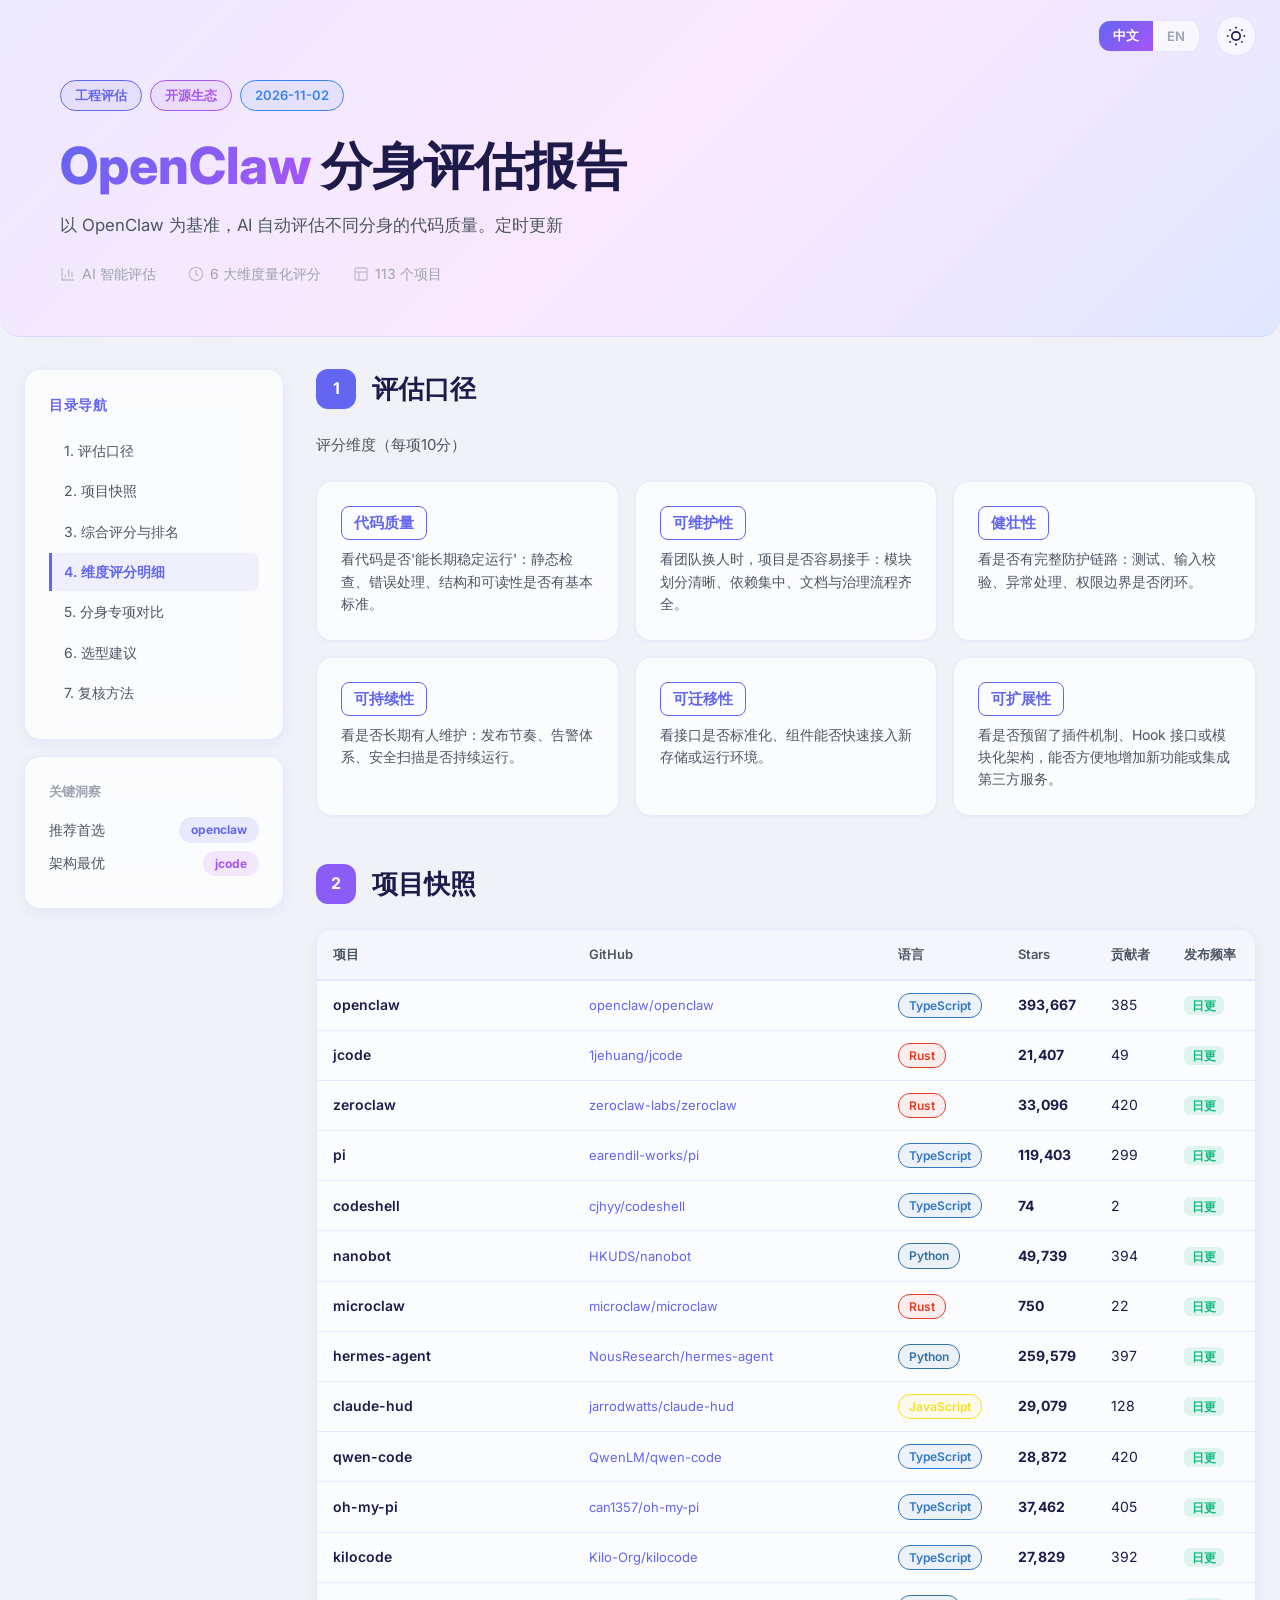
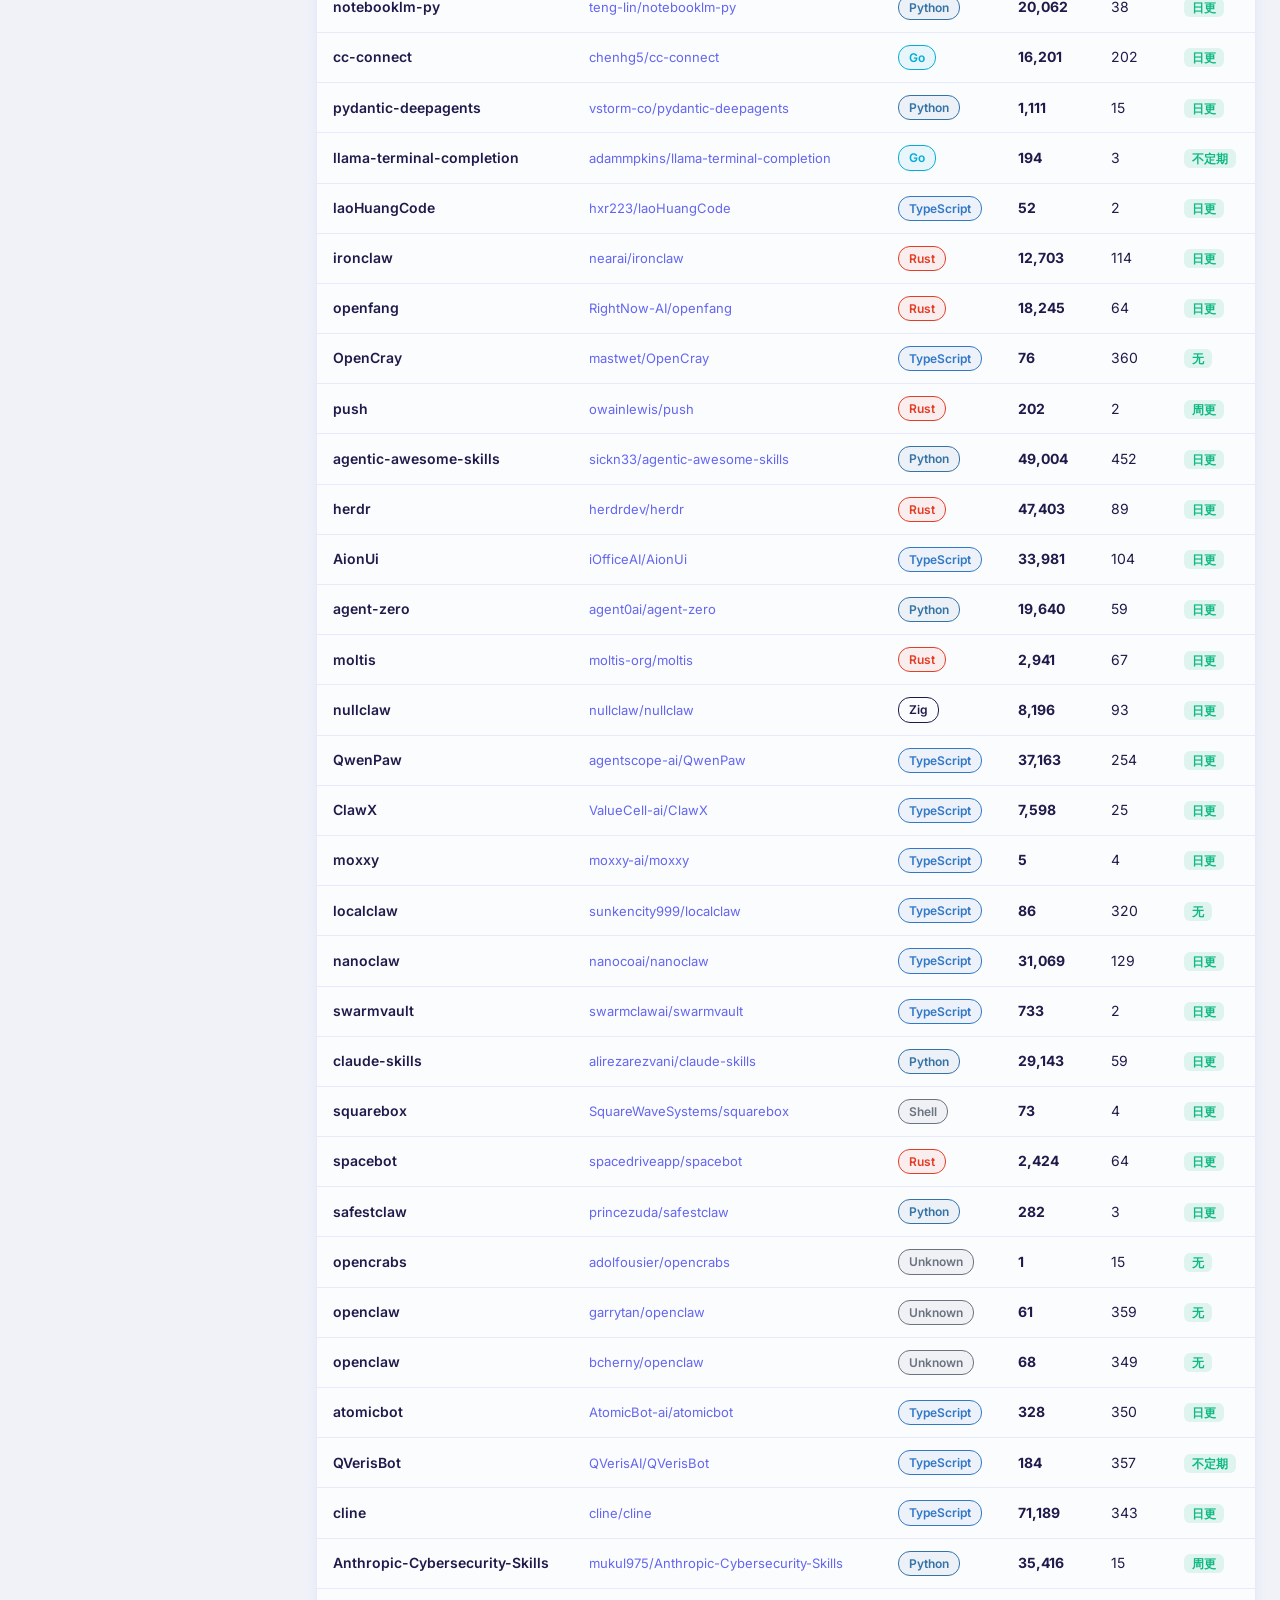
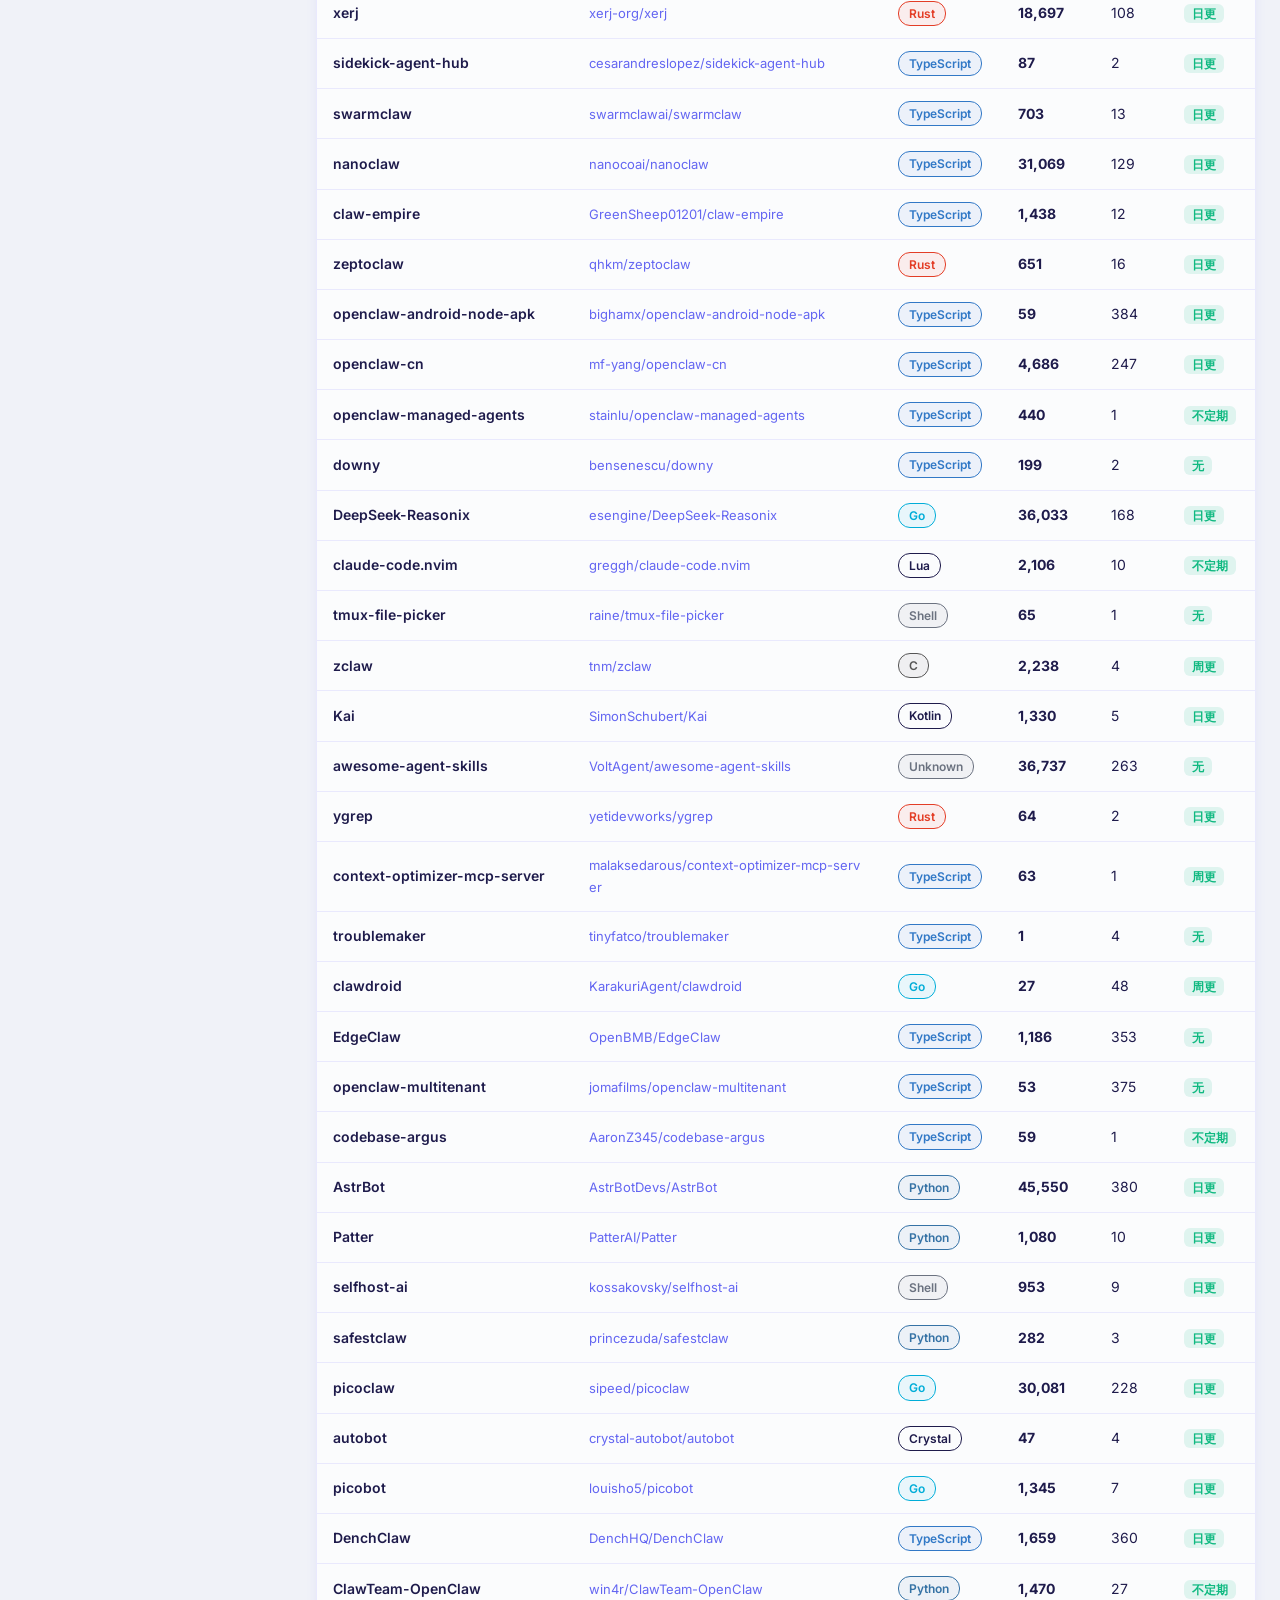
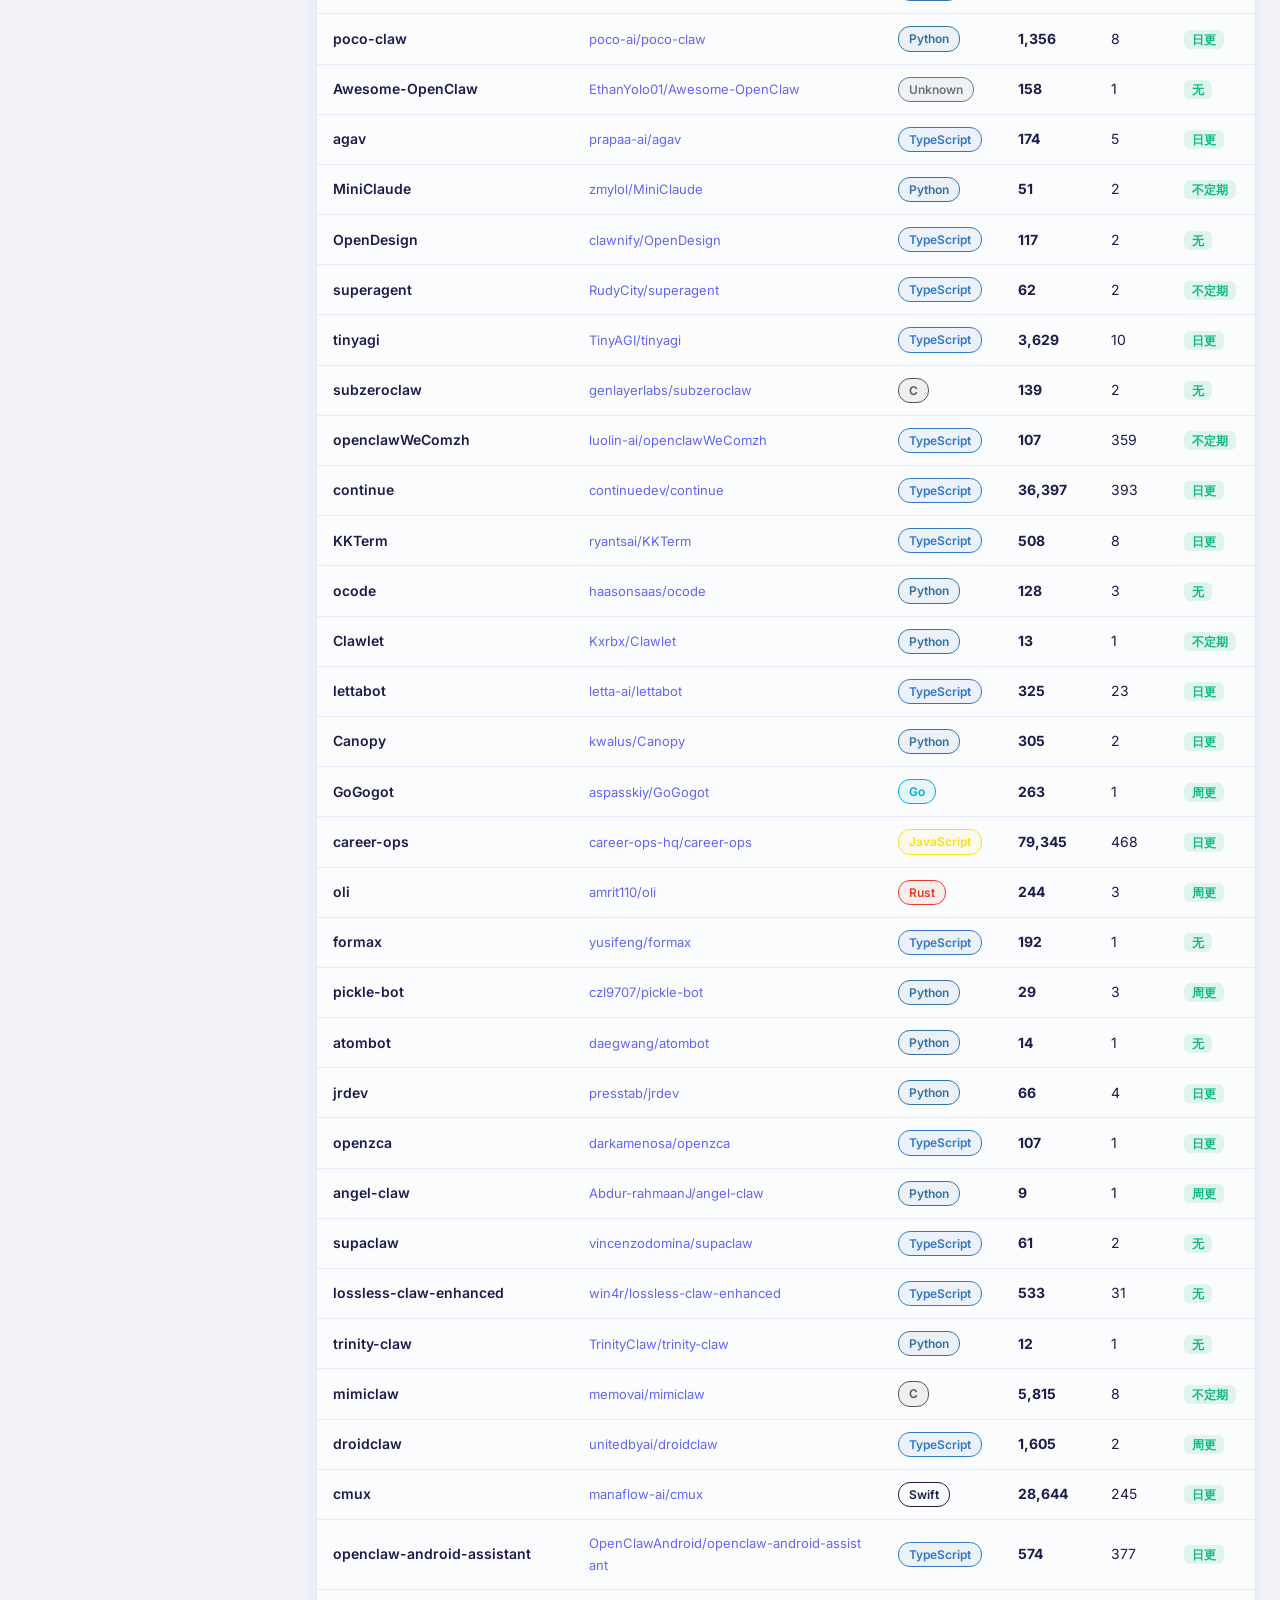
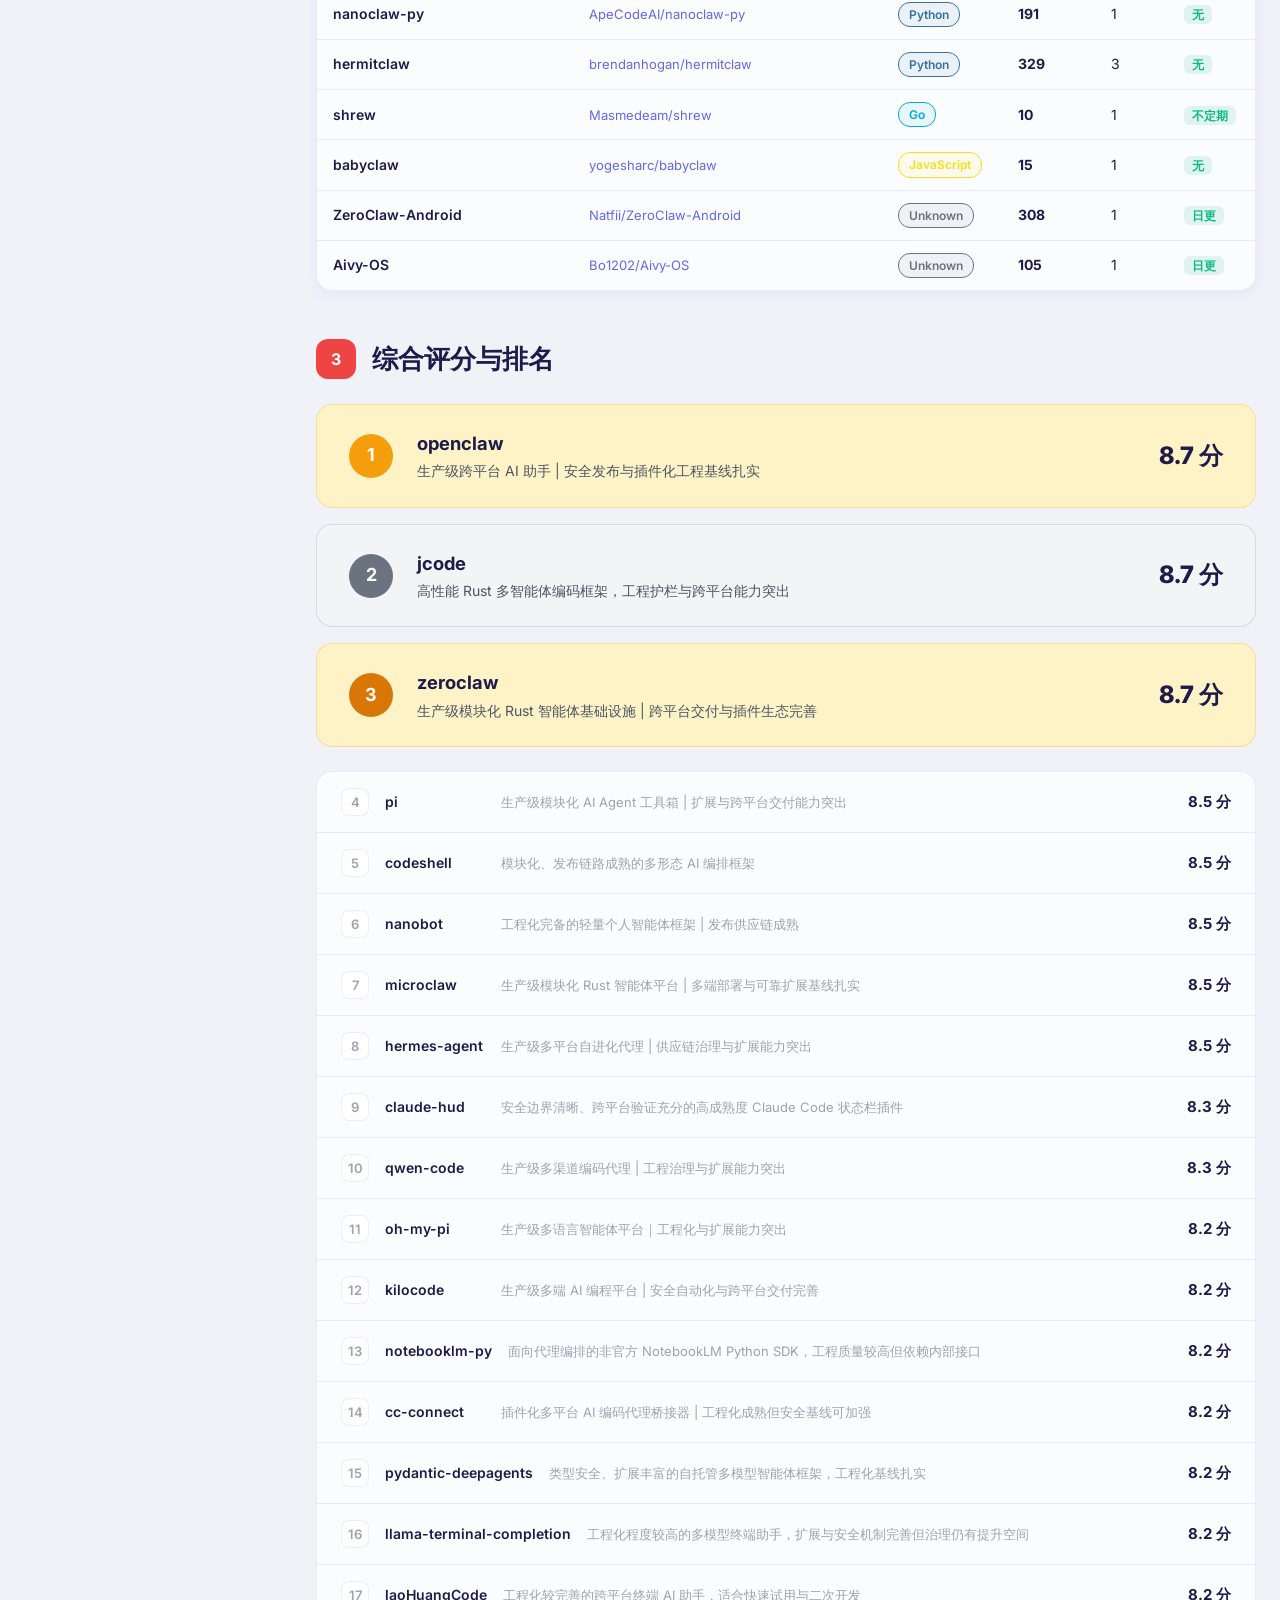
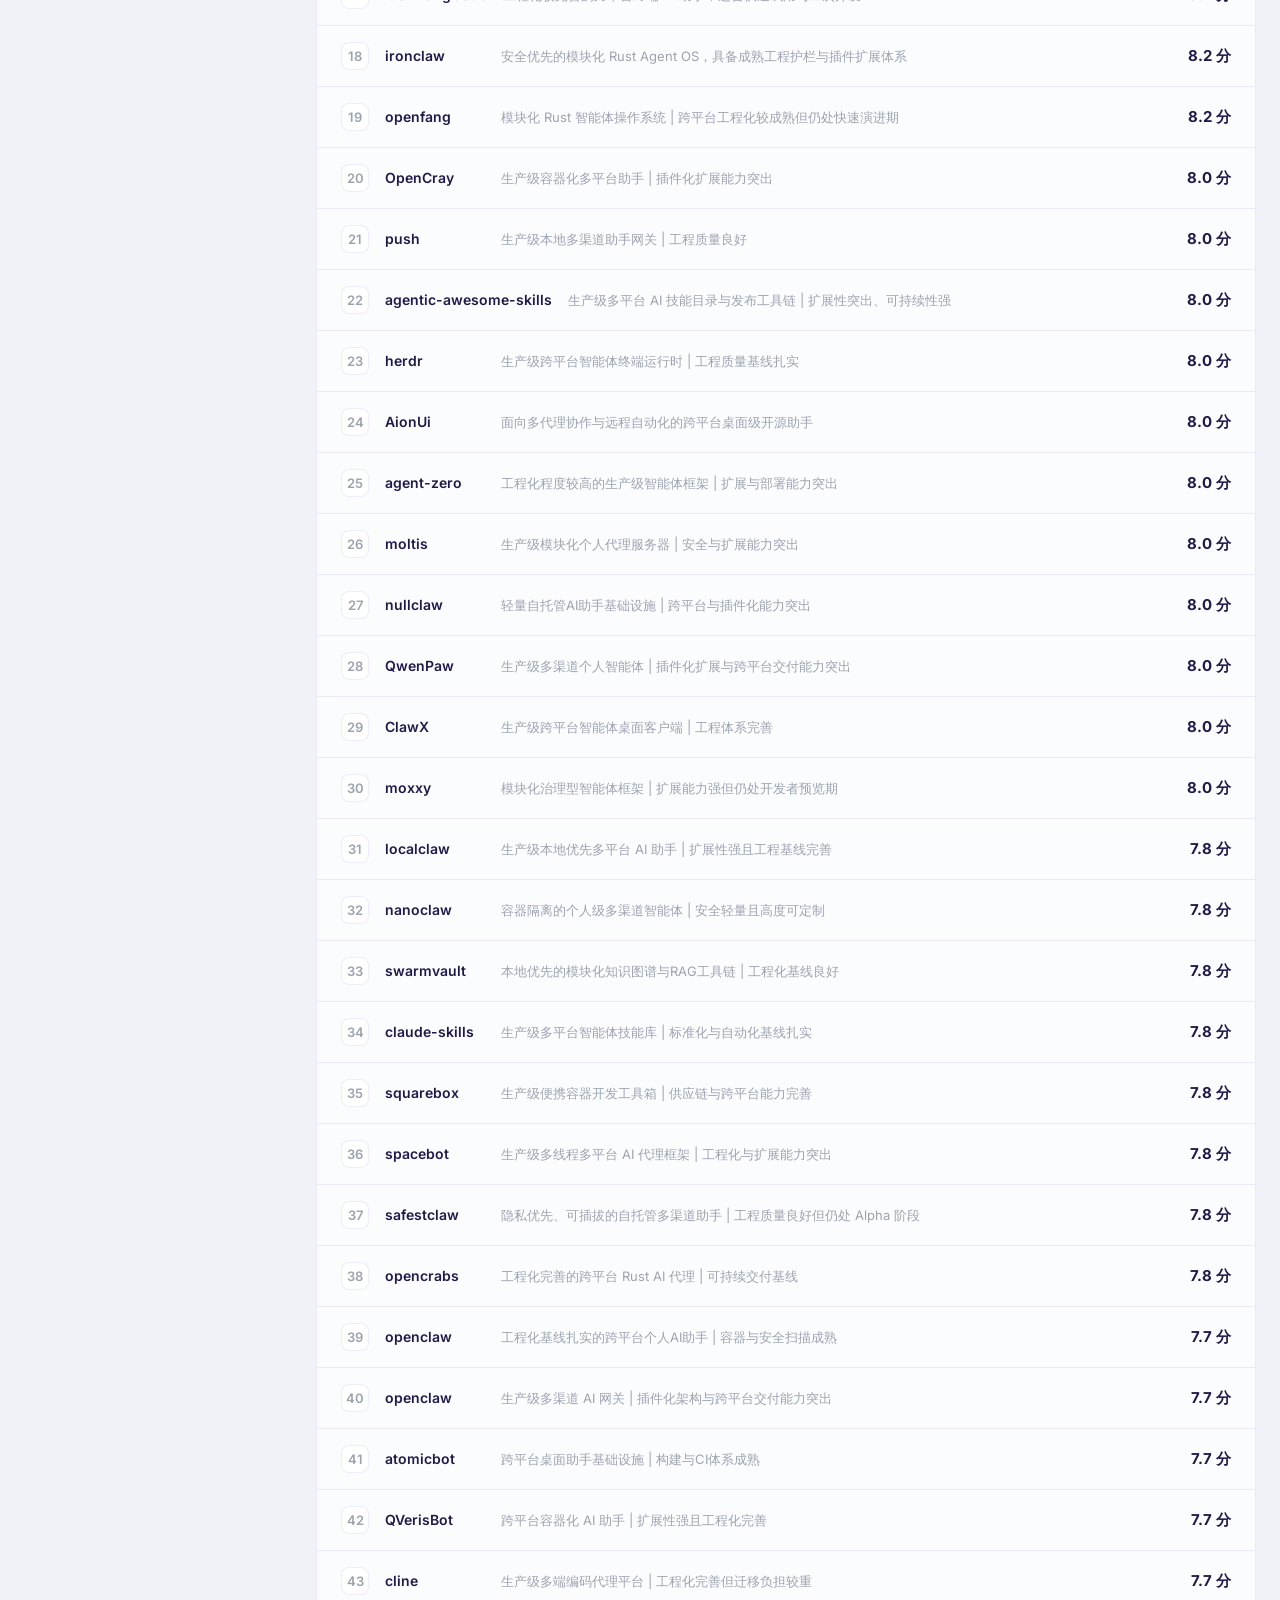
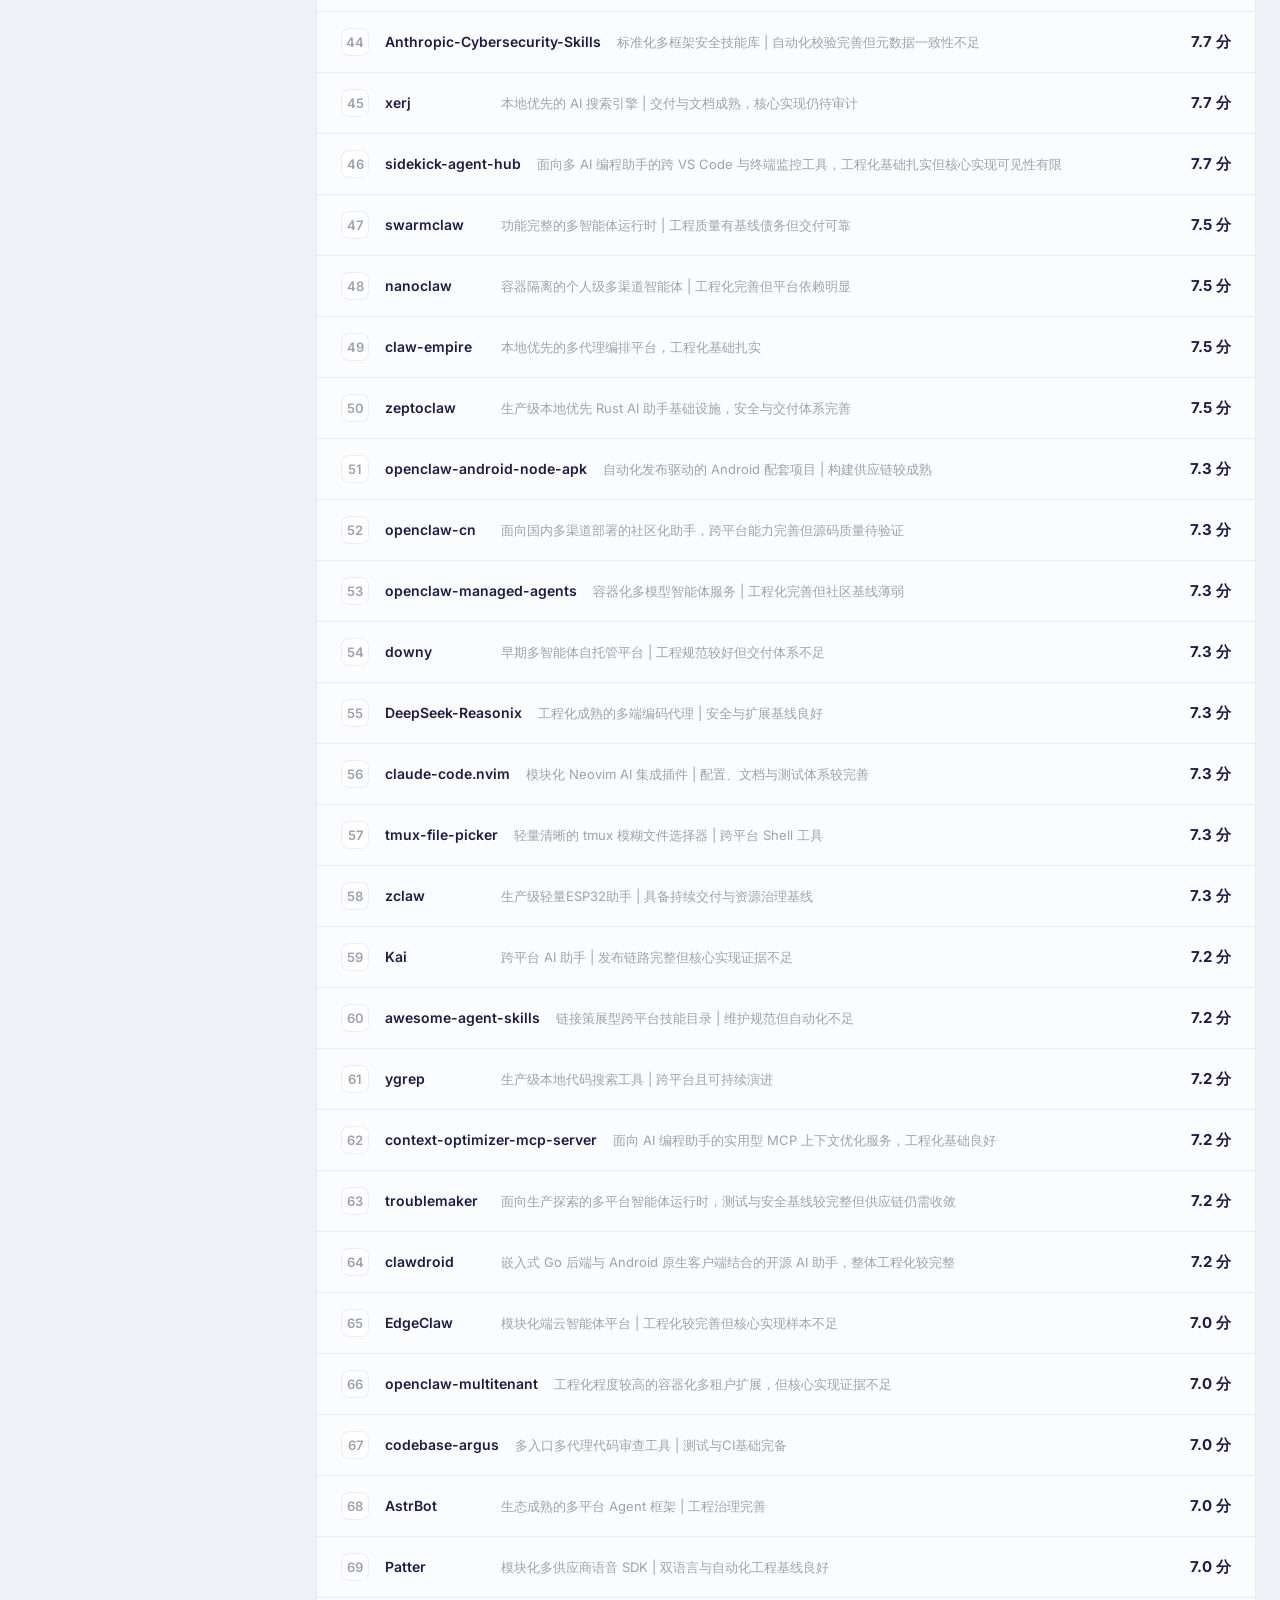
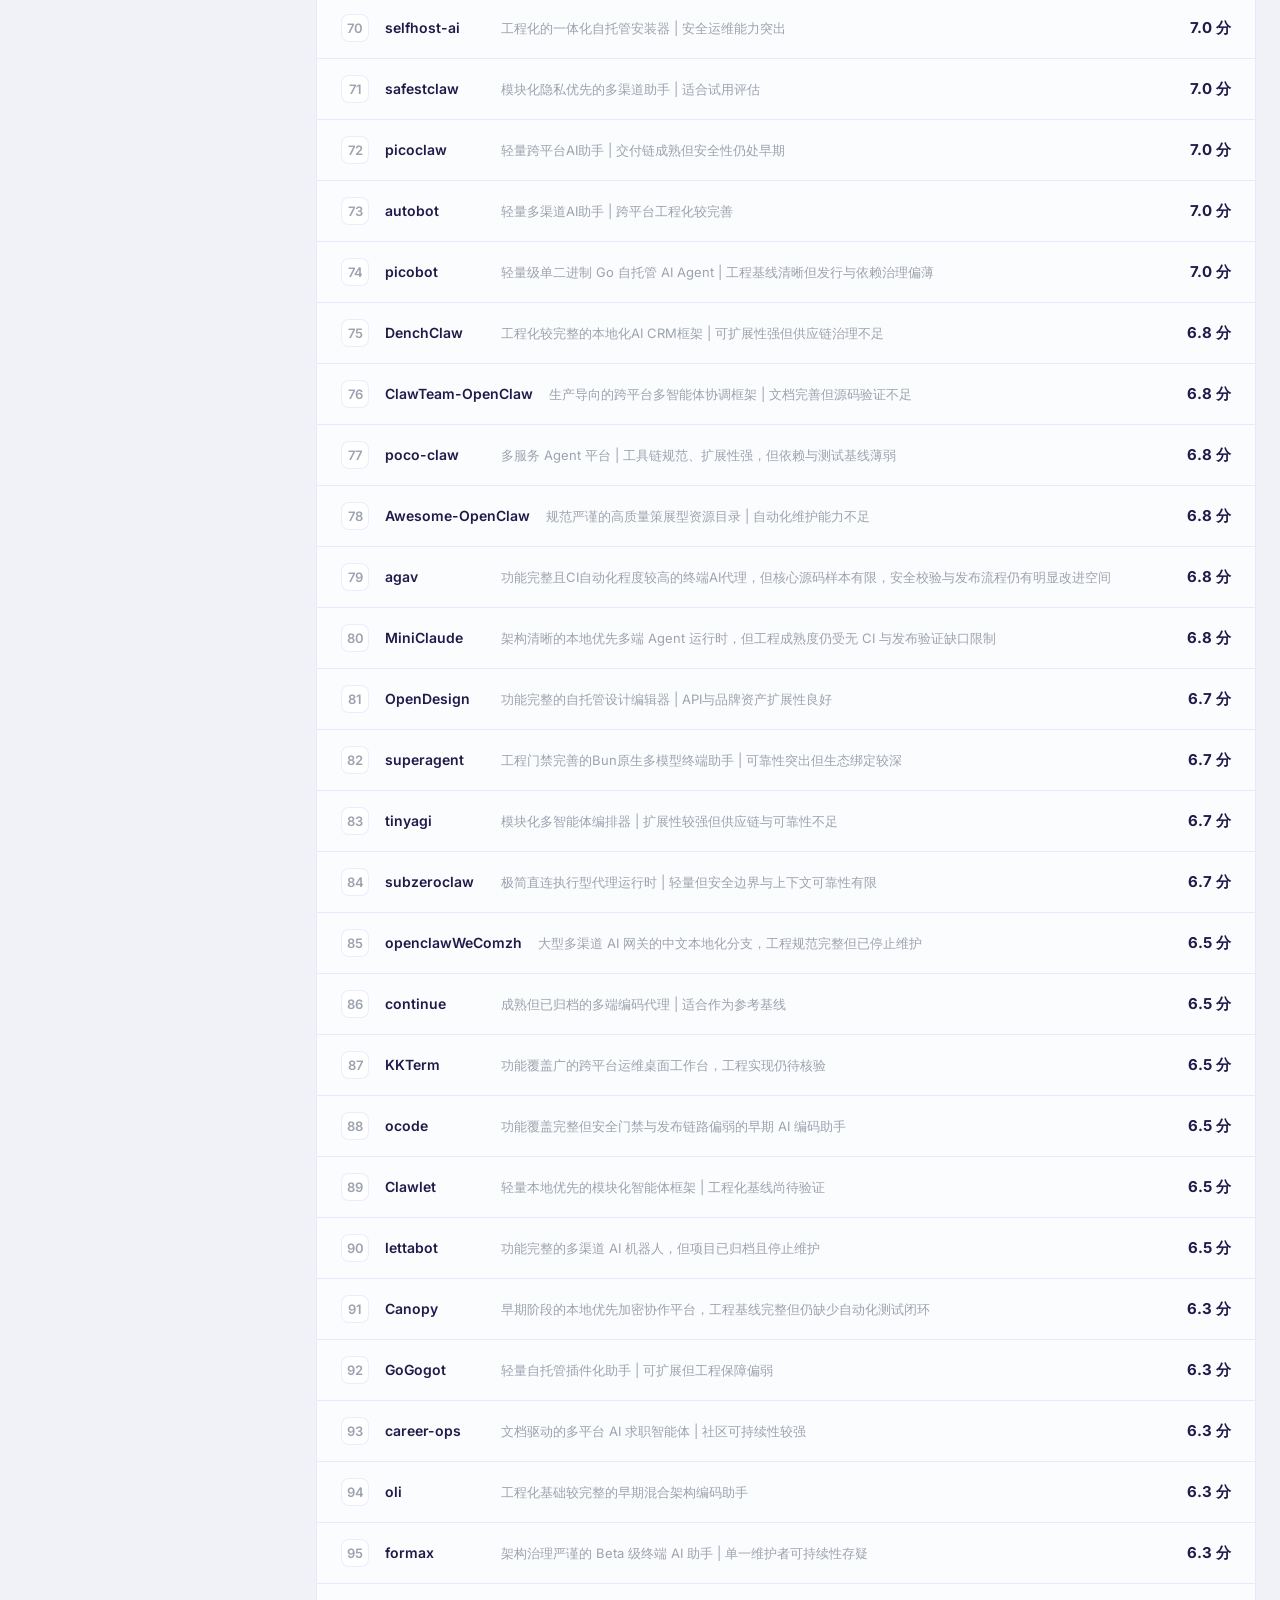
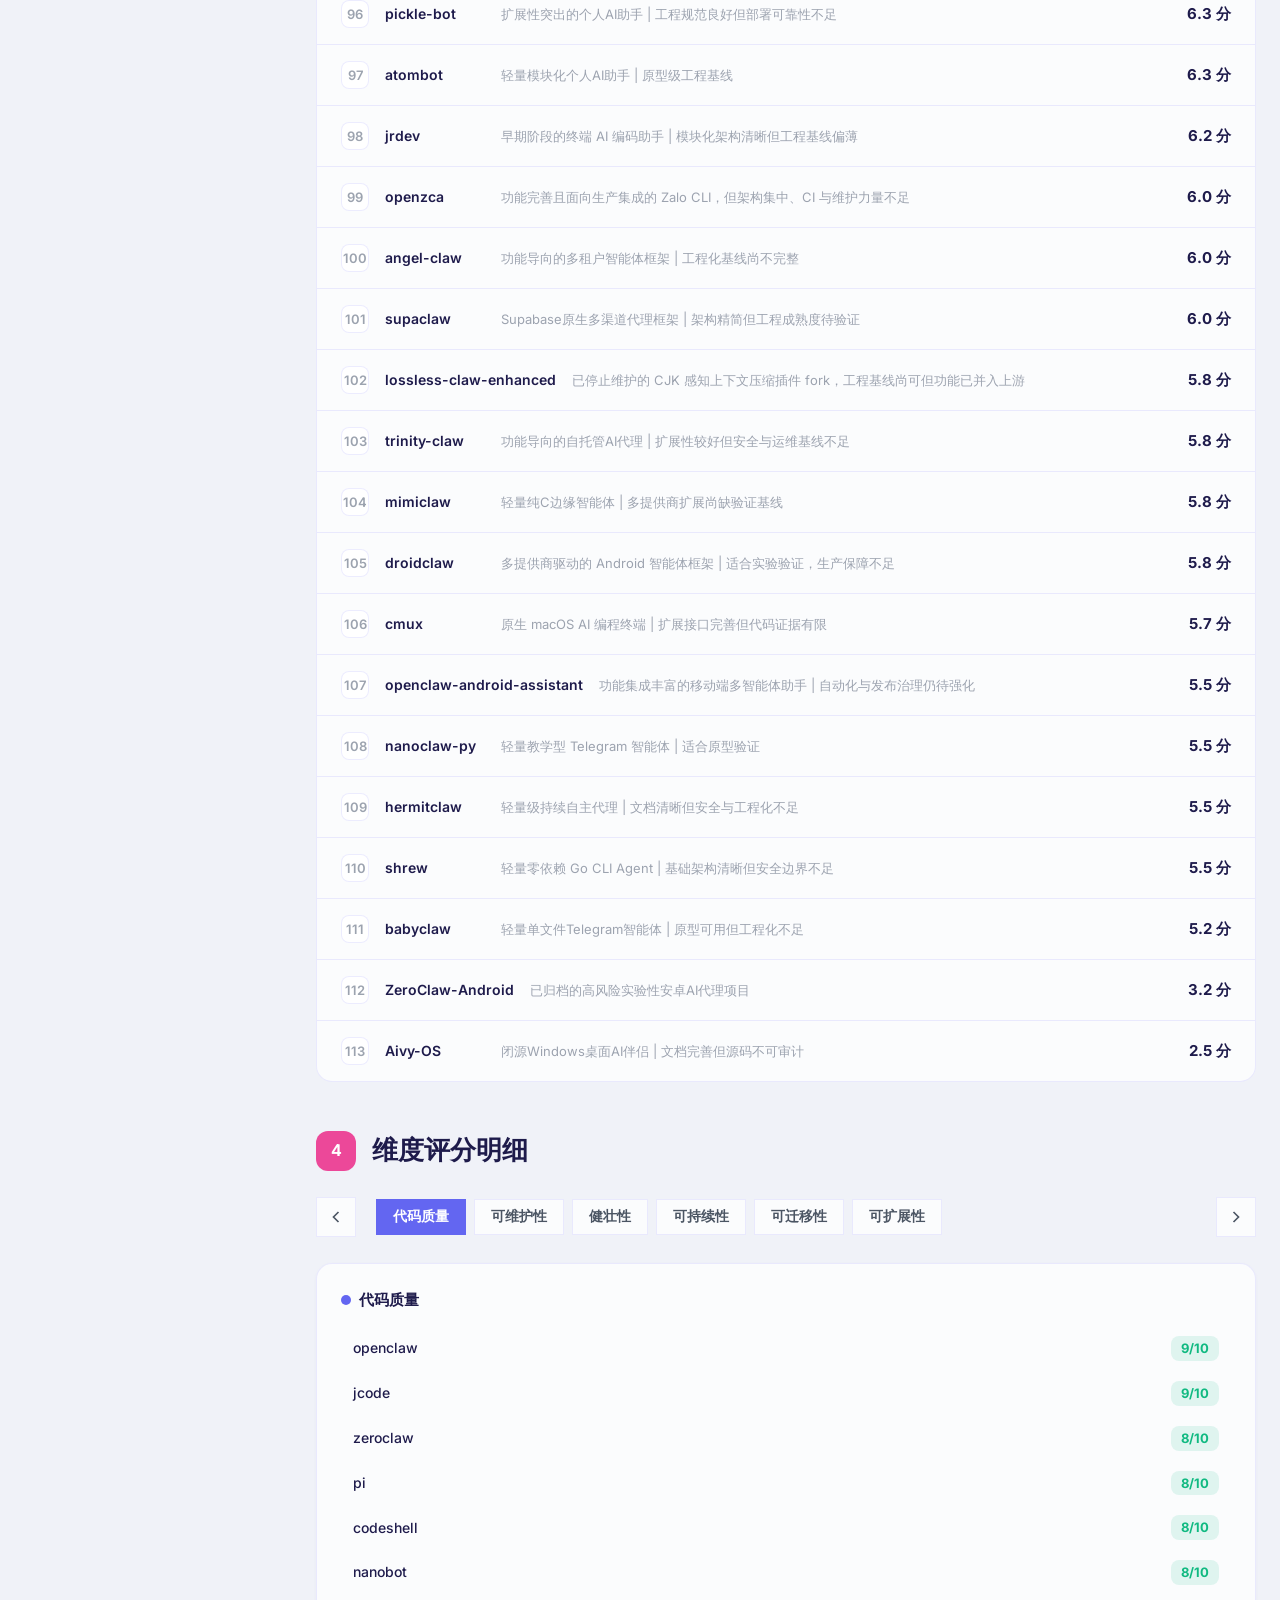
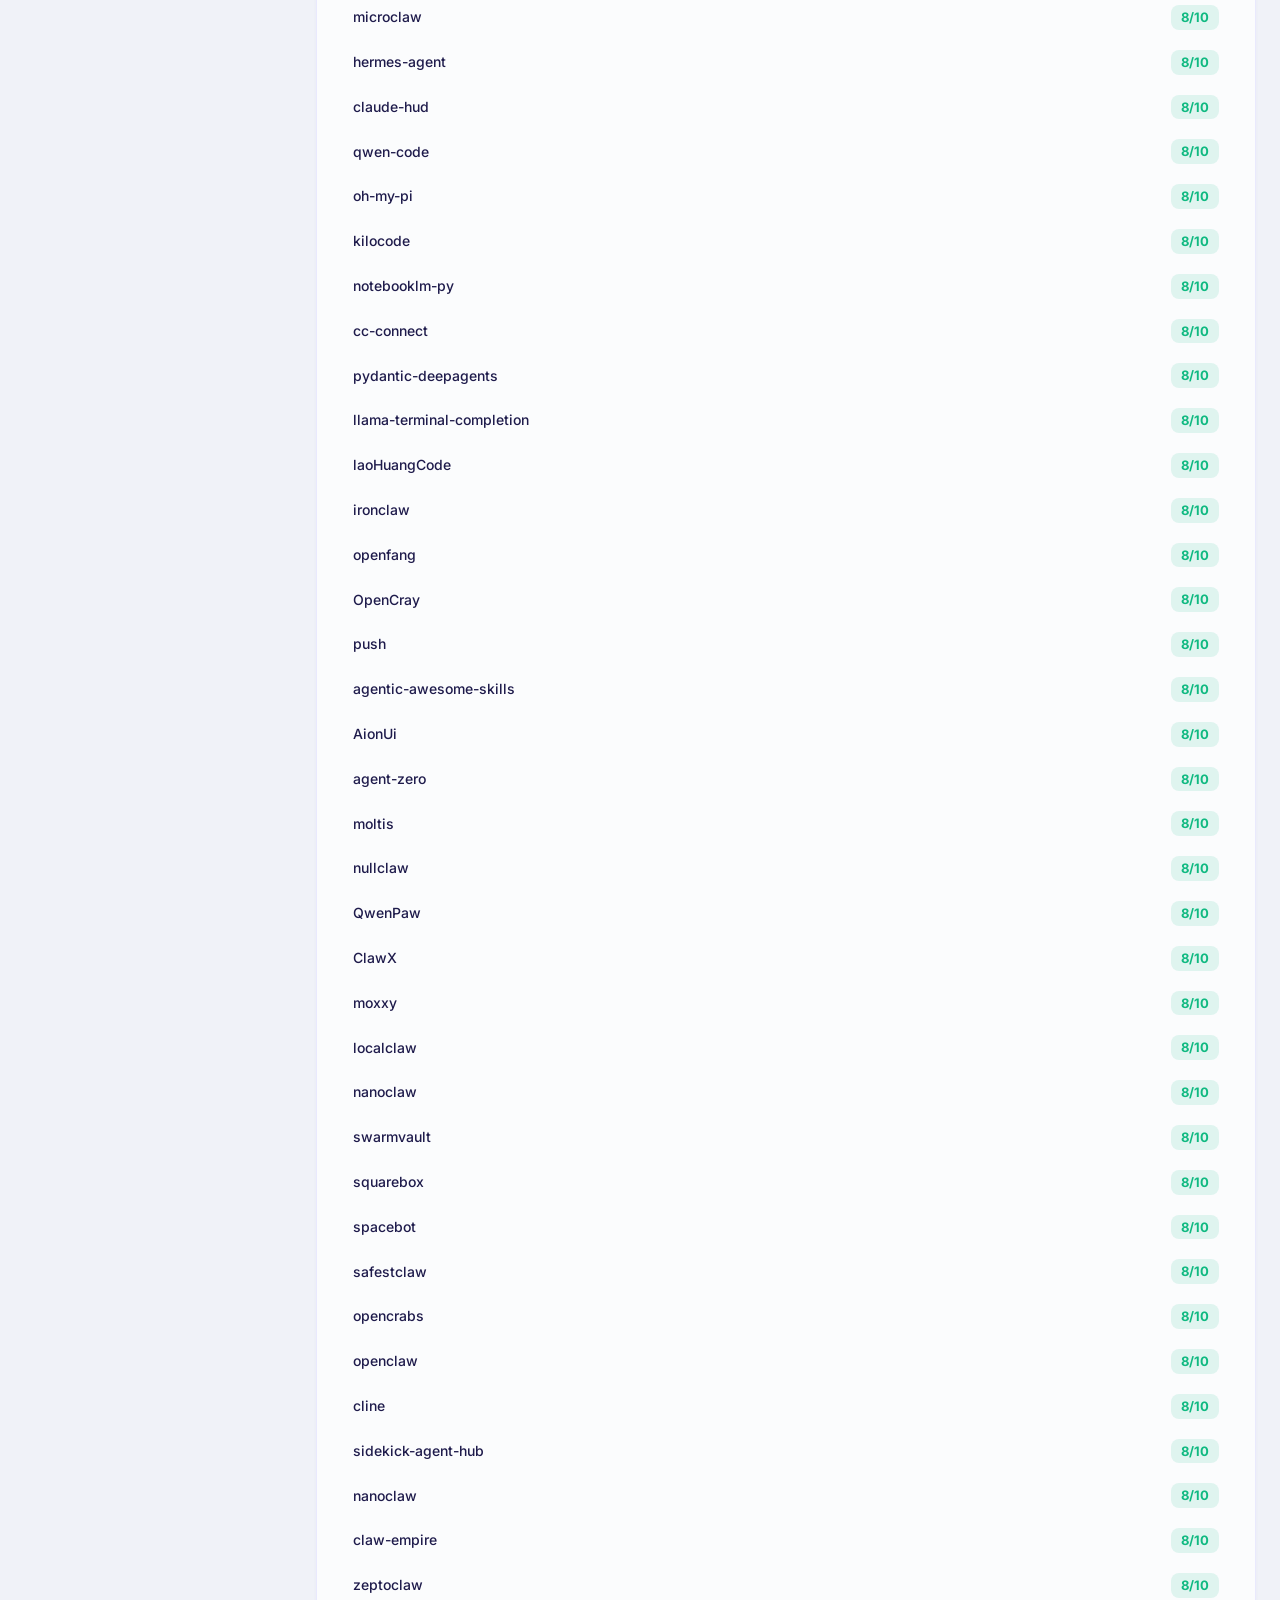
==== commit c8105352: "chore: update evaluation 2026-11-02" ====
--- a/docs/index.html
+++ b/docs/index.html
@@ -28,8 +28,8 @@
       "@type": "TechArticle",
       "headline": "OpenClaw 分身评估报告",
       "description": "AI 自动评估 OpenClaw 分身项目的代码质量",
-      "datePublished": "2026-10-26",
-      "dateModified": "2026-10-26",
+      "datePublished": "2026-11-02",
+      "dateModified": "2026-11-02",
       "author": {"@type": "Organization", "name": "OpenClaw Evaluation Bot"},
       "inLanguage": ["zh-CN", "en"]
     }
@@ -94,7 +94,7 @@
         <span class="tag tag-pink" data-zh="开源生态" data-en="Open Source"
           >开源生态</span
         >
-        <span class="tag tag-blue">2026-10-26</span>
+        <span class="tag tag-blue">2026-11-02</span>
       </div>
       <h1>
         <span class="gradient-text">OpenClaw</span>
@@ -245,14 +245,14 @@
             <span class="insight-label" data-zh="推荐首选" data-en="Top Pick"
               >推荐首选</span
             >
-            <span class="insight-badge badge-purple">pi</span>
+            <span class="insight-badge badge-purple">openclaw</span>
           </div>
           
           <div class="insight-row">
             <span class="insight-label" data-zh="架构最优" data-en="Best Arch"
               >架构最优</span
             >
-            <span class="insight-badge badge-pink">zeroclaw</span>
+            <span class="insight-badge badge-pink">jcode</span>
           </div>
           
         </div>
@@ -390,10 +390,10 @@
               <tbody>
                 
                 <tr>
-                  <td class="cell-name">pi</td>
-                  <td>
-                    <a href="https://github.com/earendil-works/pi" target="_blank" class="gh-link"
-                      >earendil-works/pi</a
+                  <td class="cell-name">openclaw</td>
+                  <td>
+                    <a href="https://github.com/openclaw/openclaw" target="_blank" class="gh-link"
+                      >openclaw/openclaw</a
                     >
                   </td>
                   <td>
@@ -402,9 +402,9 @@
                     >
                   </td>
                   <td class="cell-stars">
-                    <strong>117,828</strong>
-                  </td>
-                  <td>297</td>
+                    <strong>393,667</strong>
+                  </td>
+                  <td>385</td>
                   <td>
                     <span
                       class="freq-tag"
@@ -416,10 +416,10 @@
                 </tr>
                 
                 <tr>
-                  <td class="cell-name">zeroclaw</td>
-                  <td>
-                    <a href="https://github.com/zeroclaw-labs/zeroclaw" target="_blank" class="gh-link"
-                      >zeroclaw-labs/zeroclaw</a
+                  <td class="cell-name">jcode</td>
+                  <td>
+                    <a href="https://github.com/1jehuang/jcode" target="_blank" class="gh-link"
+                      >1jehuang/jcode</a
                     >
                   </td>
                   <td>
@@ -428,9 +428,9 @@
                     >
                   </td>
                   <td class="cell-stars">
-                    <strong>33,042</strong>
-                  </td>
-                  <td>420</td>
+                    <strong>21,407</strong>
+                  </td>
+                  <td>49</td>
                   <td>
                     <span
                       class="freq-tag"
@@ -442,10 +442,10 @@
                 </tr>
                 
                 <tr>
-                  <td class="cell-name">jcode</td>
-                  <td>
-                    <a href="https://github.com/1jehuang/jcode" target="_blank" class="gh-link"
-                      >1jehuang/jcode</a
+                  <td class="cell-name">zeroclaw</td>
+                  <td>
+                    <a href="https://github.com/zeroclaw-labs/zeroclaw" target="_blank" class="gh-link"
+                      >zeroclaw-labs/zeroclaw</a
                     >
                   </td>
                   <td>
@@ -454,9 +454,9 @@
                     >
                   </td>
                   <td class="cell-stars">
-                    <strong>21,210</strong>
-                  </td>
-                  <td>48</td>
+                    <strong>33,096</strong>
+                  </td>
+                  <td>420</td>
                   <td>
                     <span
                       class="freq-tag"
@@ -468,21 +468,21 @@
                 </tr>
                 
                 <tr>
-                  <td class="cell-name">squarebox</td>
-                  <td>
-                    <a href="https://github.com/SquareWaveSystems/squarebox" target="_blank" class="gh-link"
-                      >SquareWaveSystems/squarebox</a
-                    >
-                  </td>
-                  <td>
-                    <span class="lang-tag lang-shell"
-                      >Shell</span
+                  <td class="cell-name">pi</td>
+                  <td>
+                    <a href="https://github.com/earendil-works/pi" target="_blank" class="gh-link"
+                      >earendil-works/pi</a
+                    >
+                  </td>
+                  <td>
+                    <span class="lang-tag lang-typescript"
+                      >TypeScript</span
                     >
                   </td>
                   <td class="cell-stars">
-                    <strong>73</strong>
-                  </td>
-                  <td>4</td>
+                    <strong>119,403</strong>
+                  </td>
+                  <td>299</td>
                   <td>
                     <span
                       class="freq-tag"
@@ -494,21 +494,21 @@
                 </tr>
                 
                 <tr>
-                  <td class="cell-name">hermes-agent</td>
-                  <td>
-                    <a href="https://github.com/NousResearch/hermes-agent" target="_blank" class="gh-link"
-                      >NousResearch/hermes-agent</a
-                    >
-                  </td>
-                  <td>
-                    <span class="lang-tag lang-python"
-                      >Python</span
+                  <td class="cell-name">codeshell</td>
+                  <td>
+                    <a href="https://github.com/cjhyy/codeshell" target="_blank" class="gh-link"
+                      >cjhyy/codeshell</a
+                    >
+                  </td>
+                  <td>
+                    <span class="lang-tag lang-typescript"
+                      >TypeScript</span
                     >
                   </td>
                   <td class="cell-stars">
-                    <strong>257,110</strong>
-                  </td>
-                  <td>402</td>
+                    <strong>74</strong>
+                  </td>
+                  <td>2</td>
                   <td>
                     <span
                       class="freq-tag"
@@ -520,21 +520,21 @@
                 </tr>
                 
                 <tr>
-                  <td class="cell-name">openclaw-cn</td>
-                  <td>
-                    <a href="https://github.com/mf-yang/openclaw-cn" target="_blank" class="gh-link"
-                      >mf-yang/openclaw-cn</a
-                    >
-                  </td>
-                  <td>
-                    <span class="lang-tag lang-typescript"
-                      >TypeScript</span
+                  <td class="cell-name">nanobot</td>
+                  <td>
+                    <a href="https://github.com/HKUDS/nanobot" target="_blank" class="gh-link"
+                      >HKUDS/nanobot</a
+                    >
+                  </td>
+                  <td>
+                    <span class="lang-tag lang-python"
+                      >Python</span
                     >
                   </td>
                   <td class="cell-stars">
-                    <strong>4,691</strong>
-                  </td>
-                  <td>247</td>
+                    <strong>49,739</strong>
+                  </td>
+                  <td>394</td>
                   <td>
                     <span
                       class="freq-tag"
@@ -546,10 +546,10 @@
                 </tr>
                 
                 <tr>
-                  <td class="cell-name">ironclaw</td>
-                  <td>
-                    <a href="https://github.com/nearai/ironclaw" target="_blank" class="gh-link"
-                      >nearai/ironclaw</a
+                  <td class="cell-name">microclaw</td>
+                  <td>
+                    <a href="https://github.com/microclaw/microclaw" target="_blank" class="gh-link"
+                      >microclaw/microclaw</a
                     >
                   </td>
                   <td>
@@ -558,9 +558,9 @@
                     >
                   </td>
                   <td class="cell-stars">
-                    <strong>12,676</strong>
-                  </td>
-                  <td>114</td>
+                    <strong>750</strong>
+                  </td>
+                  <td>22</td>
                   <td>
                     <span
                       class="freq-tag"
@@ -572,21 +572,21 @@
                 </tr>
                 
                 <tr>
-                  <td class="cell-name">microclaw</td>
-                  <td>
-                    <a href="https://github.com/microclaw/microclaw" target="_blank" class="gh-link"
-                      >microclaw/microclaw</a
-                    >
-                  </td>
-                  <td>
-                    <span class="lang-tag lang-rust"
-                      >Rust</span
+                  <td class="cell-name">hermes-agent</td>
+                  <td>
+                    <a href="https://github.com/NousResearch/hermes-agent" target="_blank" class="gh-link"
+                      >NousResearch/hermes-agent</a
+                    >
+                  </td>
+                  <td>
+                    <span class="lang-tag lang-python"
+                      >Python</span
                     >
                   </td>
                   <td class="cell-stars">
-                    <strong>748</strong>
-                  </td>
-                  <td>22</td>
+                    <strong>259,579</strong>
+                  </td>
+                  <td>397</td>
                   <td>
                     <span
                       class="freq-tag"
@@ -598,21 +598,21 @@
                 </tr>
                 
                 <tr>
-                  <td class="cell-name">openclaw</td>
-                  <td>
-                    <a href="https://github.com/openclaw/openclaw" target="_blank" class="gh-link"
-                      >openclaw/openclaw</a
-                    >
-                  </td>
-                  <td>
-                    <span class="lang-tag lang-typescript"
-                      >TypeScript</span
+                  <td class="cell-name">claude-hud</td>
+                  <td>
+                    <a href="https://github.com/jarrodwatts/claude-hud" target="_blank" class="gh-link"
+                      >jarrodwatts/claude-hud</a
+                    >
+                  </td>
+                  <td>
+                    <span class="lang-tag lang-javascript"
+                      >JavaScript</span
                     >
                   </td>
                   <td class="cell-stars">
-                    <strong>393,064</strong>
-                  </td>
-                  <td>383</td>
+                    <strong>29,079</strong>
+                  </td>
+                  <td>128</td>
                   <td>
                     <span
                       class="freq-tag"
@@ -624,21 +624,21 @@
                 </tr>
                 
                 <tr>
-                  <td class="cell-name">herdr</td>
-                  <td>
-                    <a href="https://github.com/herdrdev/herdr" target="_blank" class="gh-link"
-                      >herdrdev/herdr</a
-                    >
-                  </td>
-                  <td>
-                    <span class="lang-tag lang-rust"
-                      >Rust</span
+                  <td class="cell-name">qwen-code</td>
+                  <td>
+                    <a href="https://github.com/QwenLM/qwen-code" target="_blank" class="gh-link"
+                      >QwenLM/qwen-code</a
+                    >
+                  </td>
+                  <td>
+                    <span class="lang-tag lang-typescript"
+                      >TypeScript</span
                     >
                   </td>
                   <td class="cell-stars">
-                    <strong>45,882</strong>
-                  </td>
-                  <td>89</td>
+                    <strong>28,872</strong>
+                  </td>
+                  <td>420</td>
                   <td>
                     <span
                       class="freq-tag"
@@ -650,21 +650,21 @@
                 </tr>
                 
                 <tr>
-                  <td class="cell-name">DeepSeek-Reasonix</td>
-                  <td>
-                    <a href="https://github.com/esengine/DeepSeek-Reasonix" target="_blank" class="gh-link"
-                      >esengine/DeepSeek-Reasonix</a
-                    >
-                  </td>
-                  <td>
-                    <span class="lang-tag lang-go"
-                      >Go</span
+                  <td class="cell-name">oh-my-pi</td>
+                  <td>
+                    <a href="https://github.com/can1357/oh-my-pi" target="_blank" class="gh-link"
+                      >can1357/oh-my-pi</a
+                    >
+                  </td>
+                  <td>
+                    <span class="lang-tag lang-typescript"
+                      >TypeScript</span
                     >
                   </td>
                   <td class="cell-stars">
-                   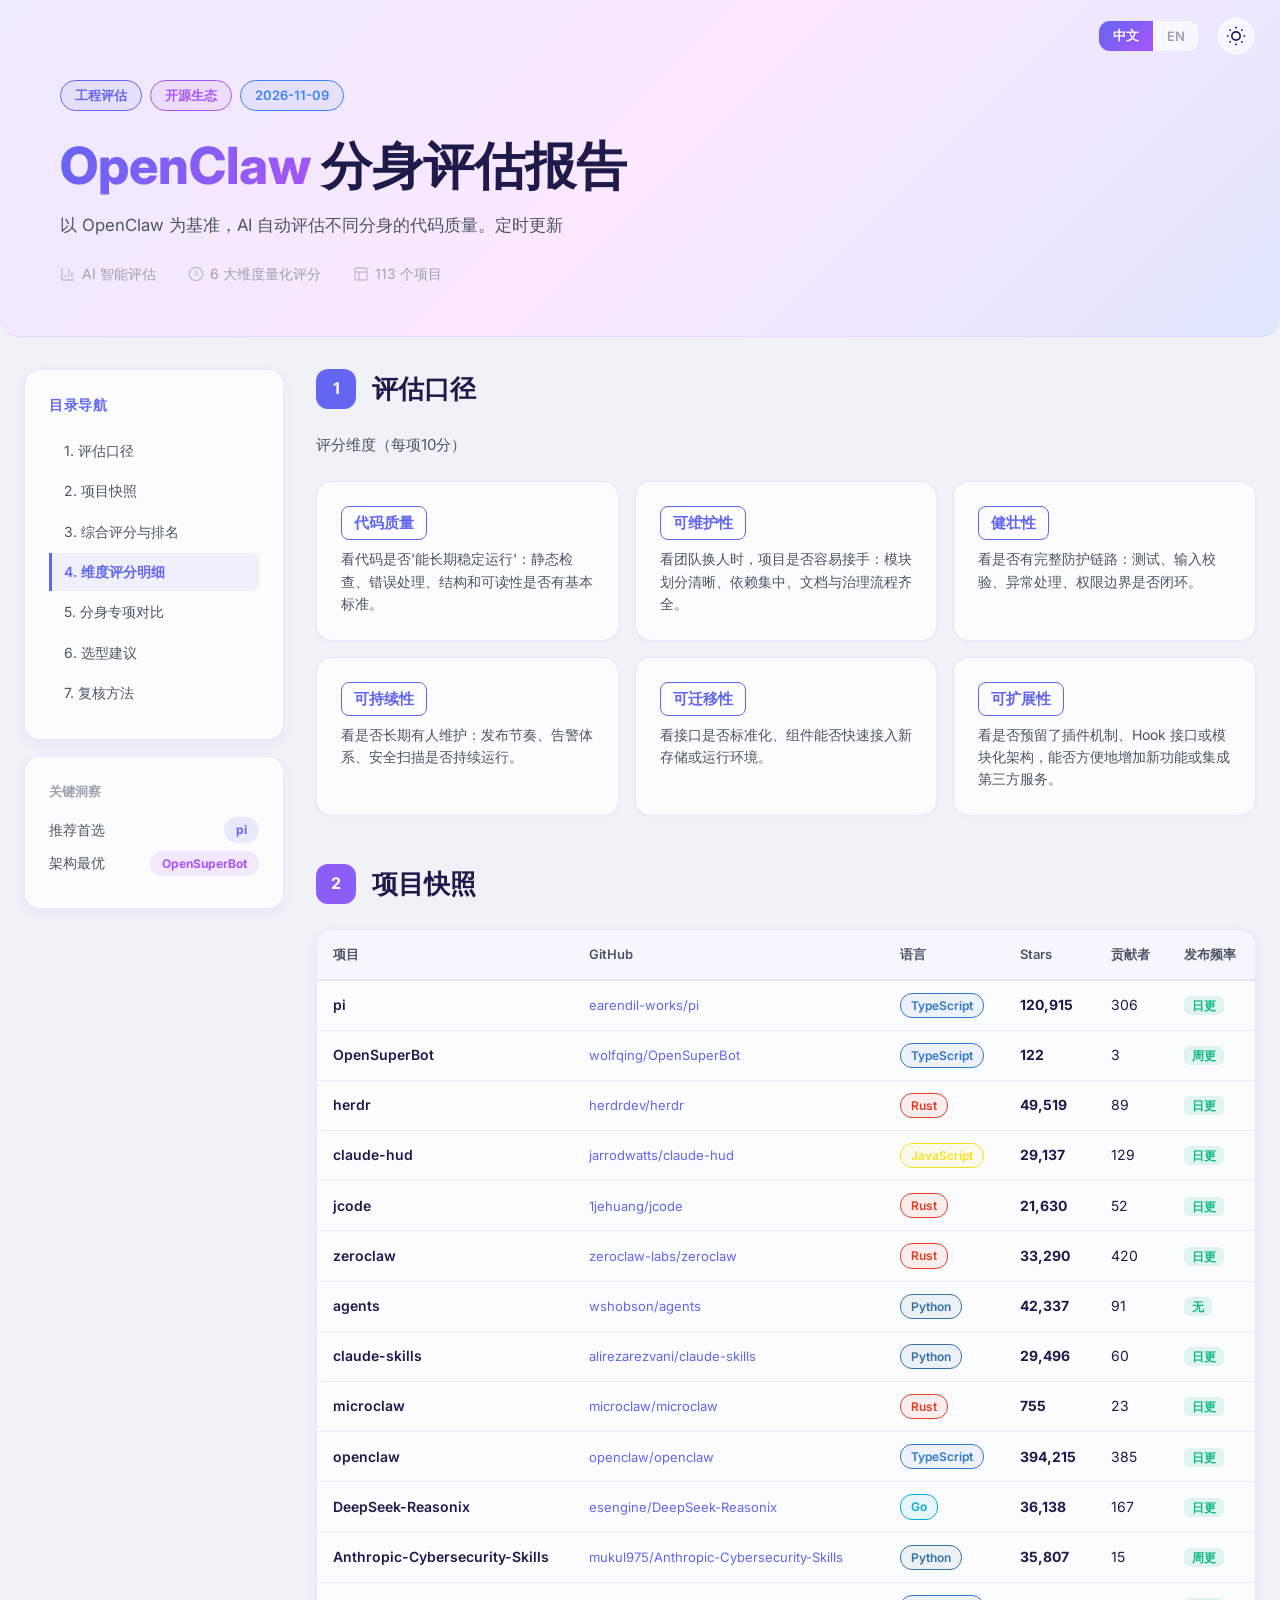
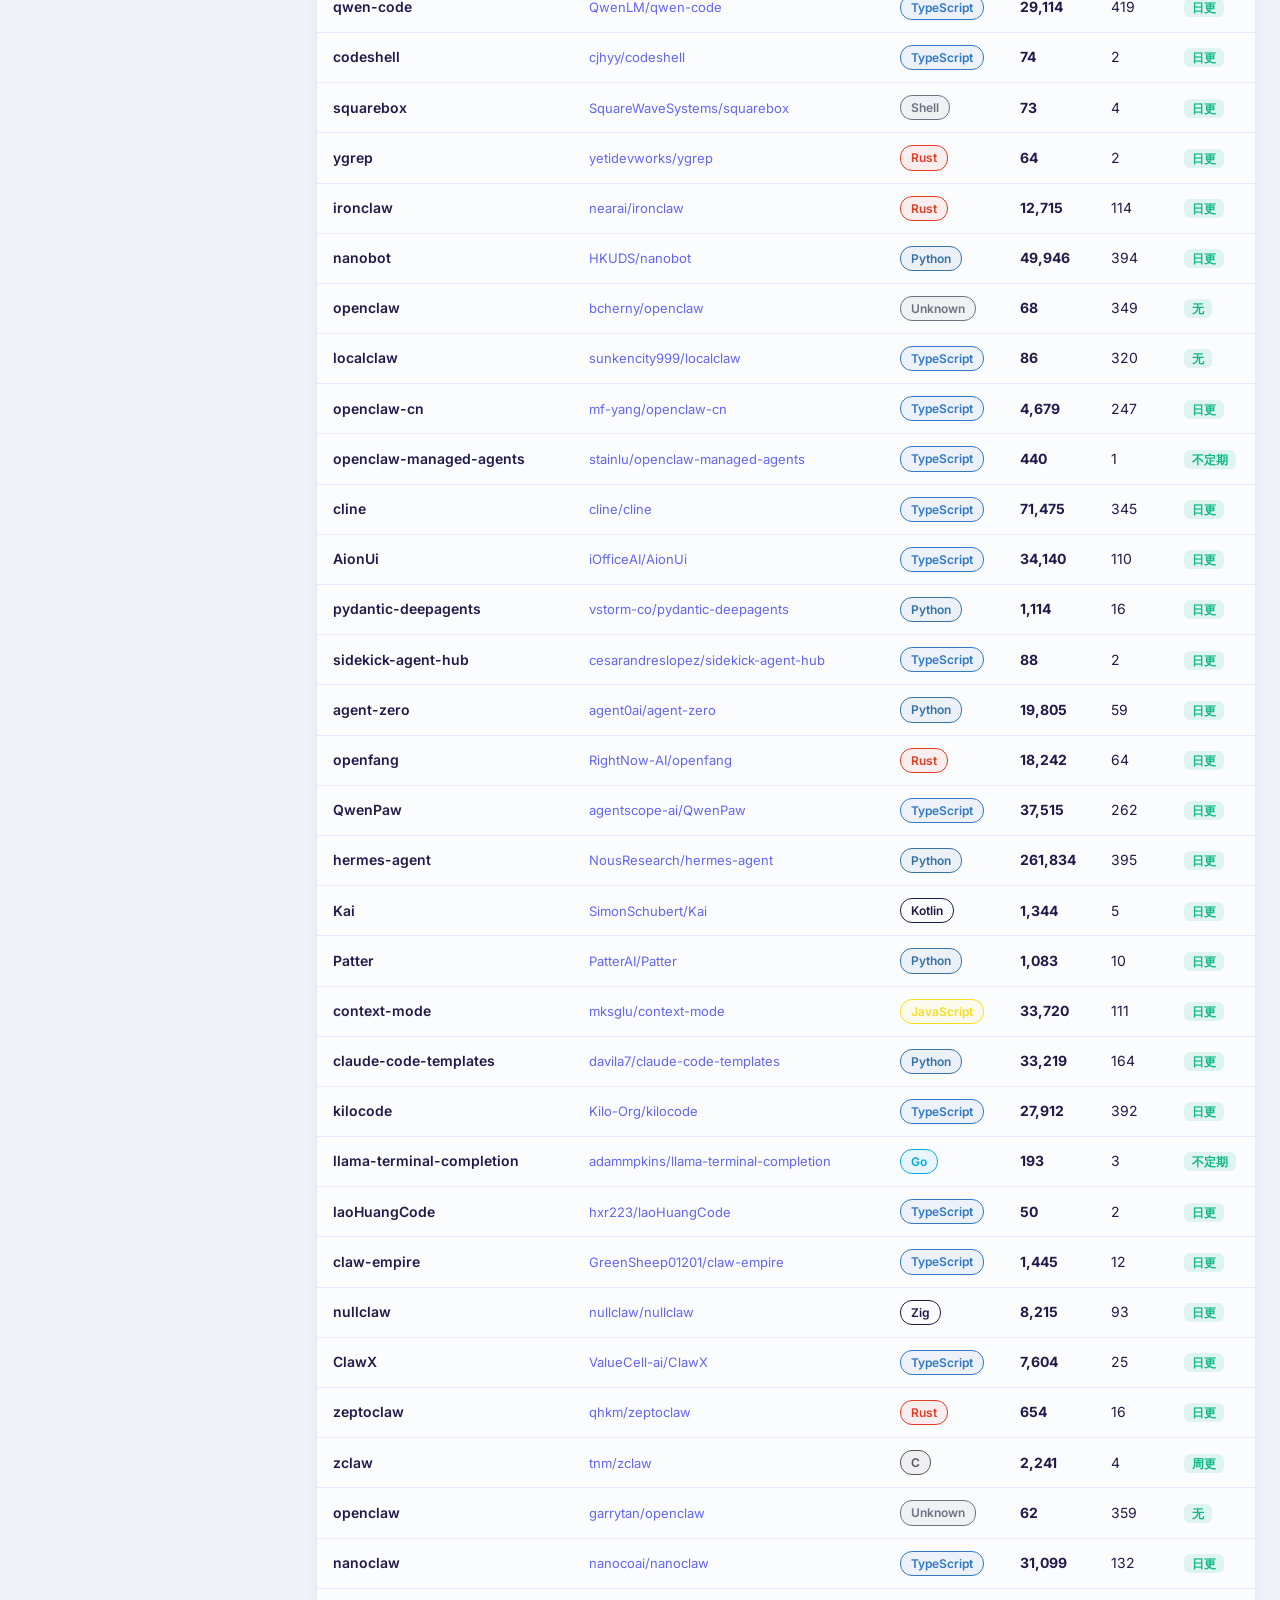
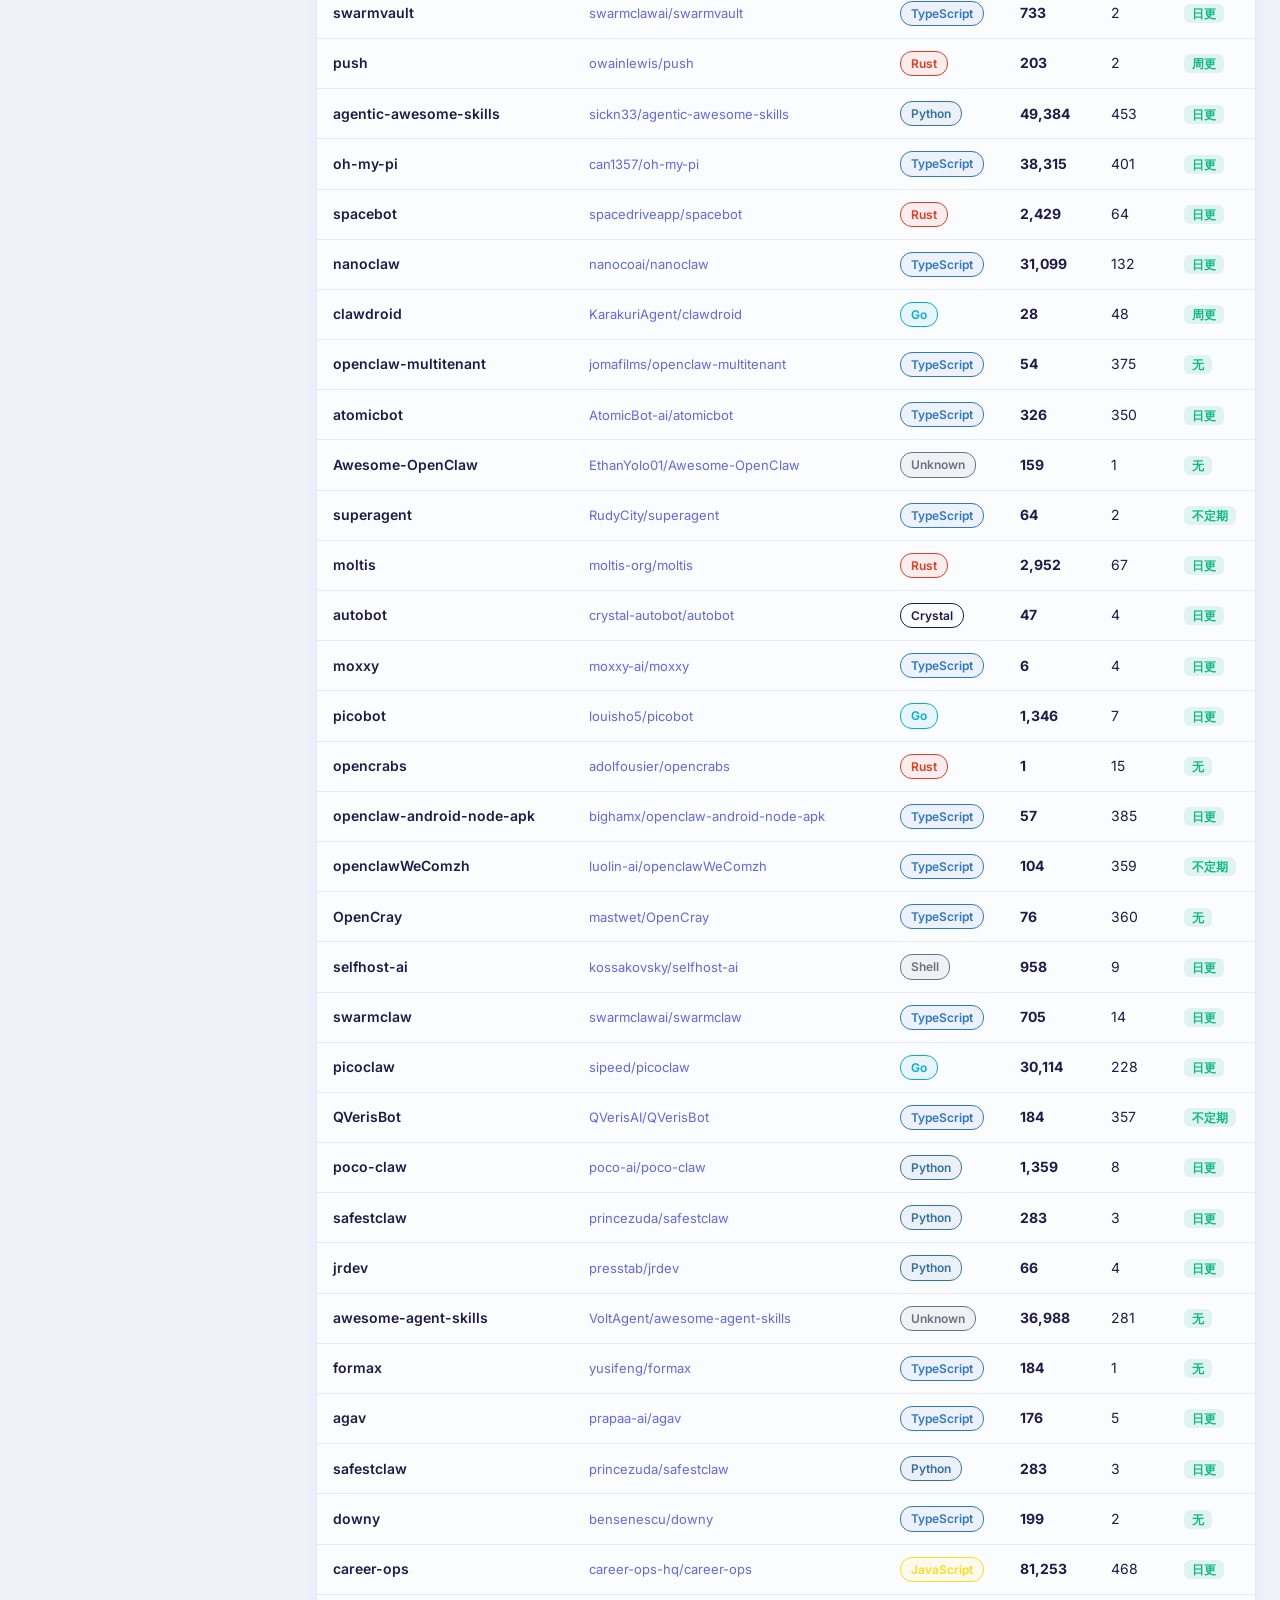
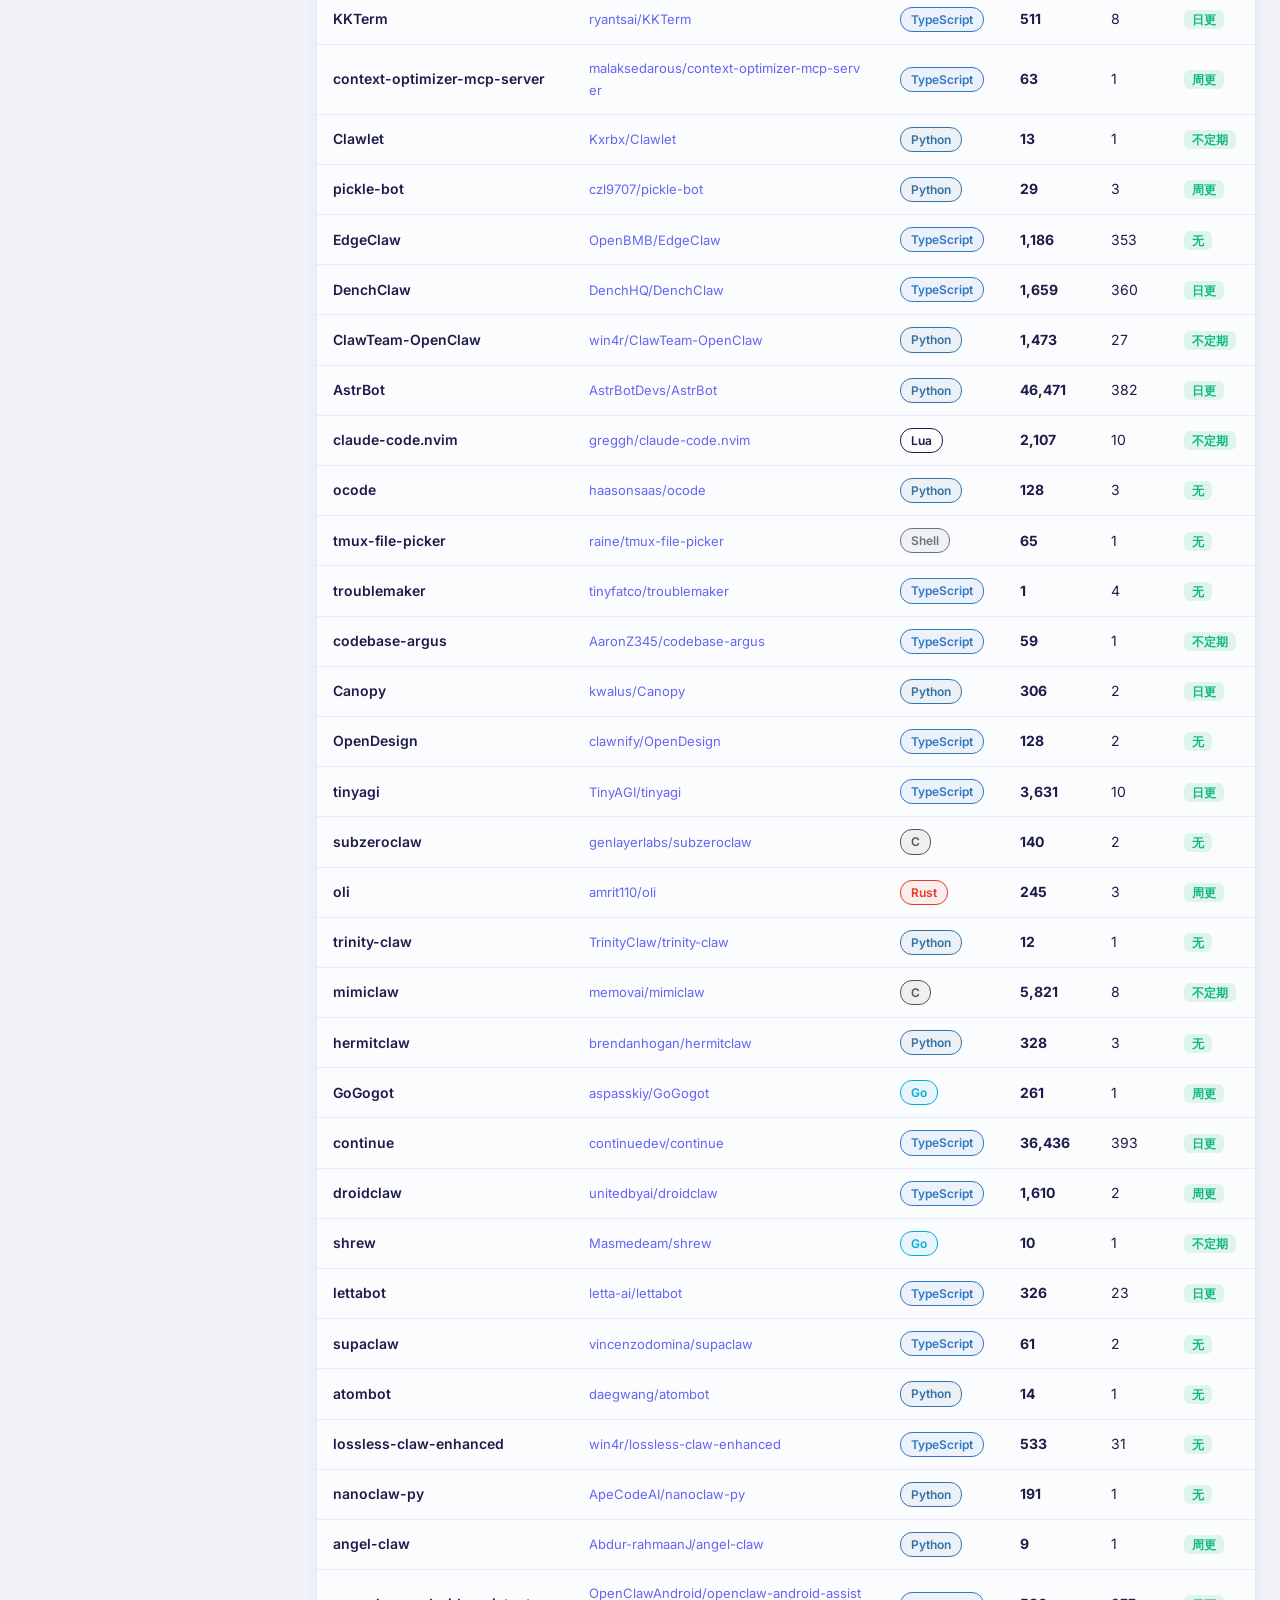
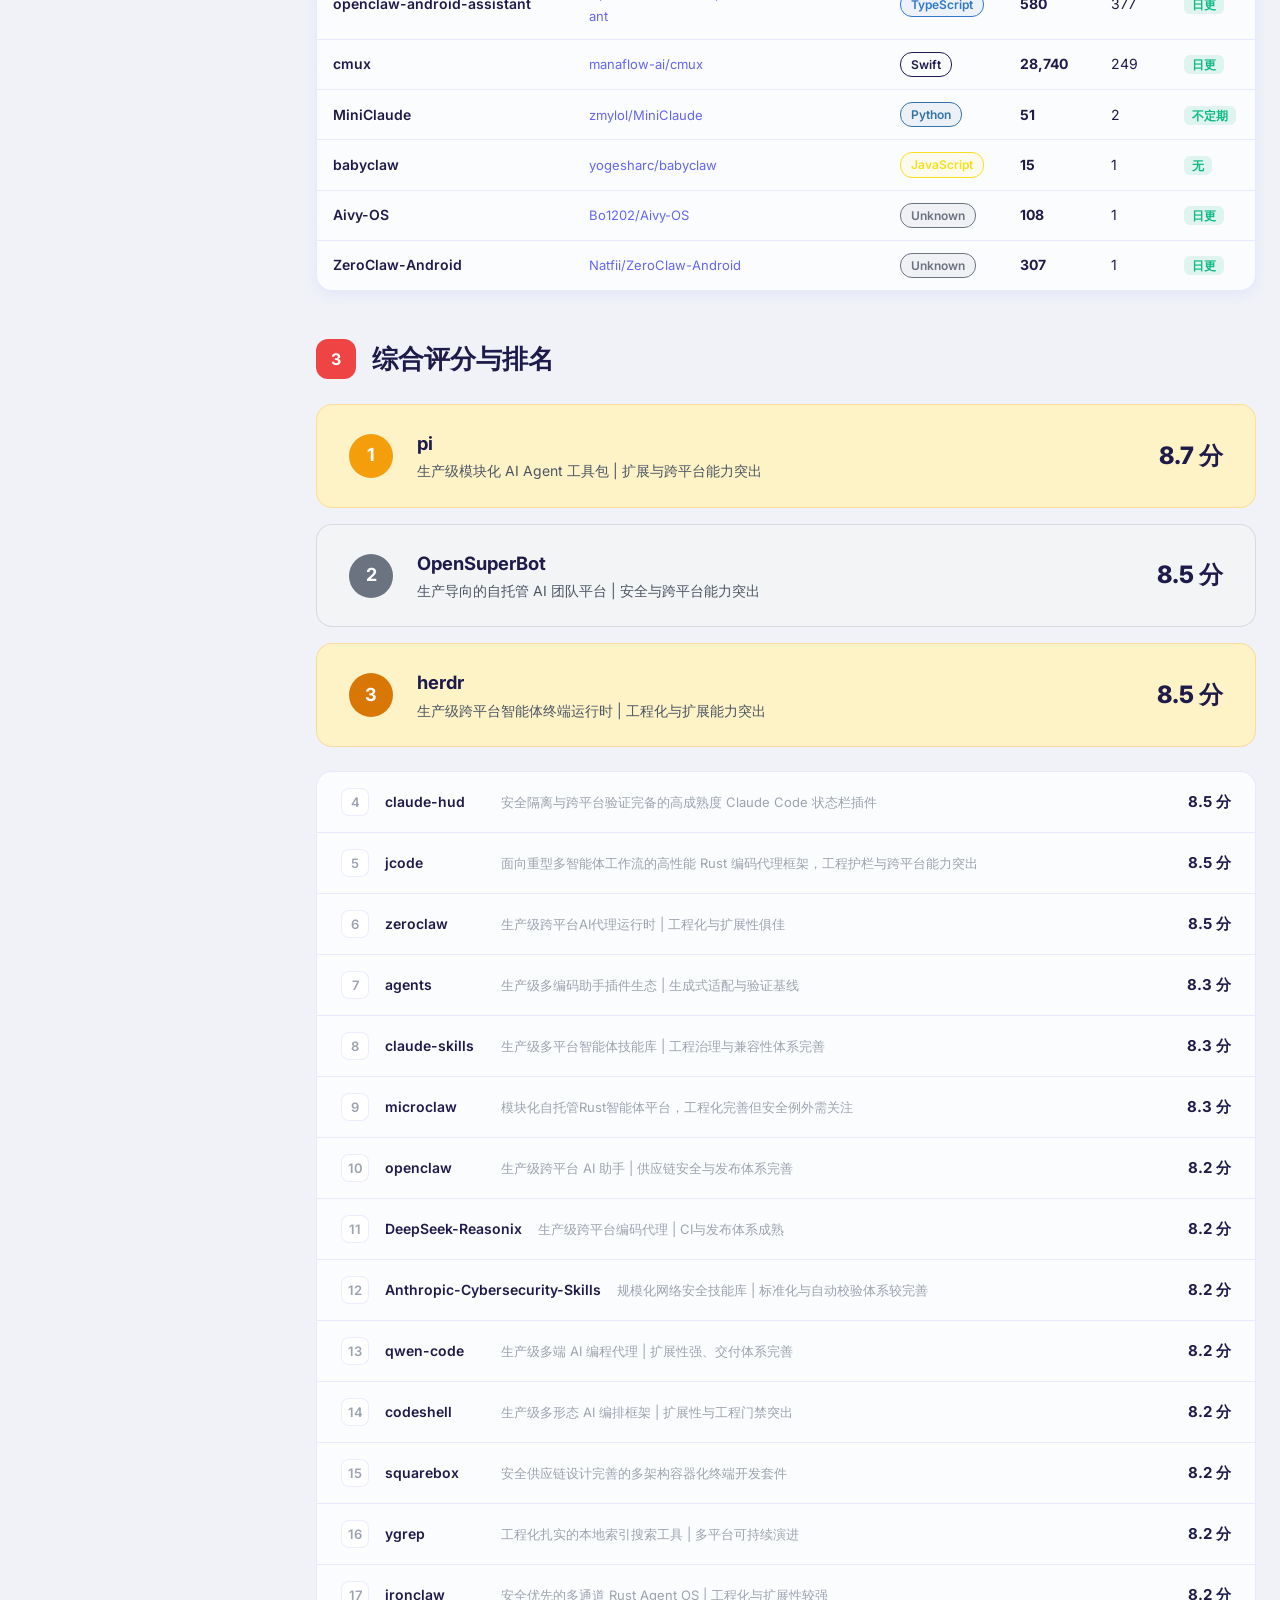
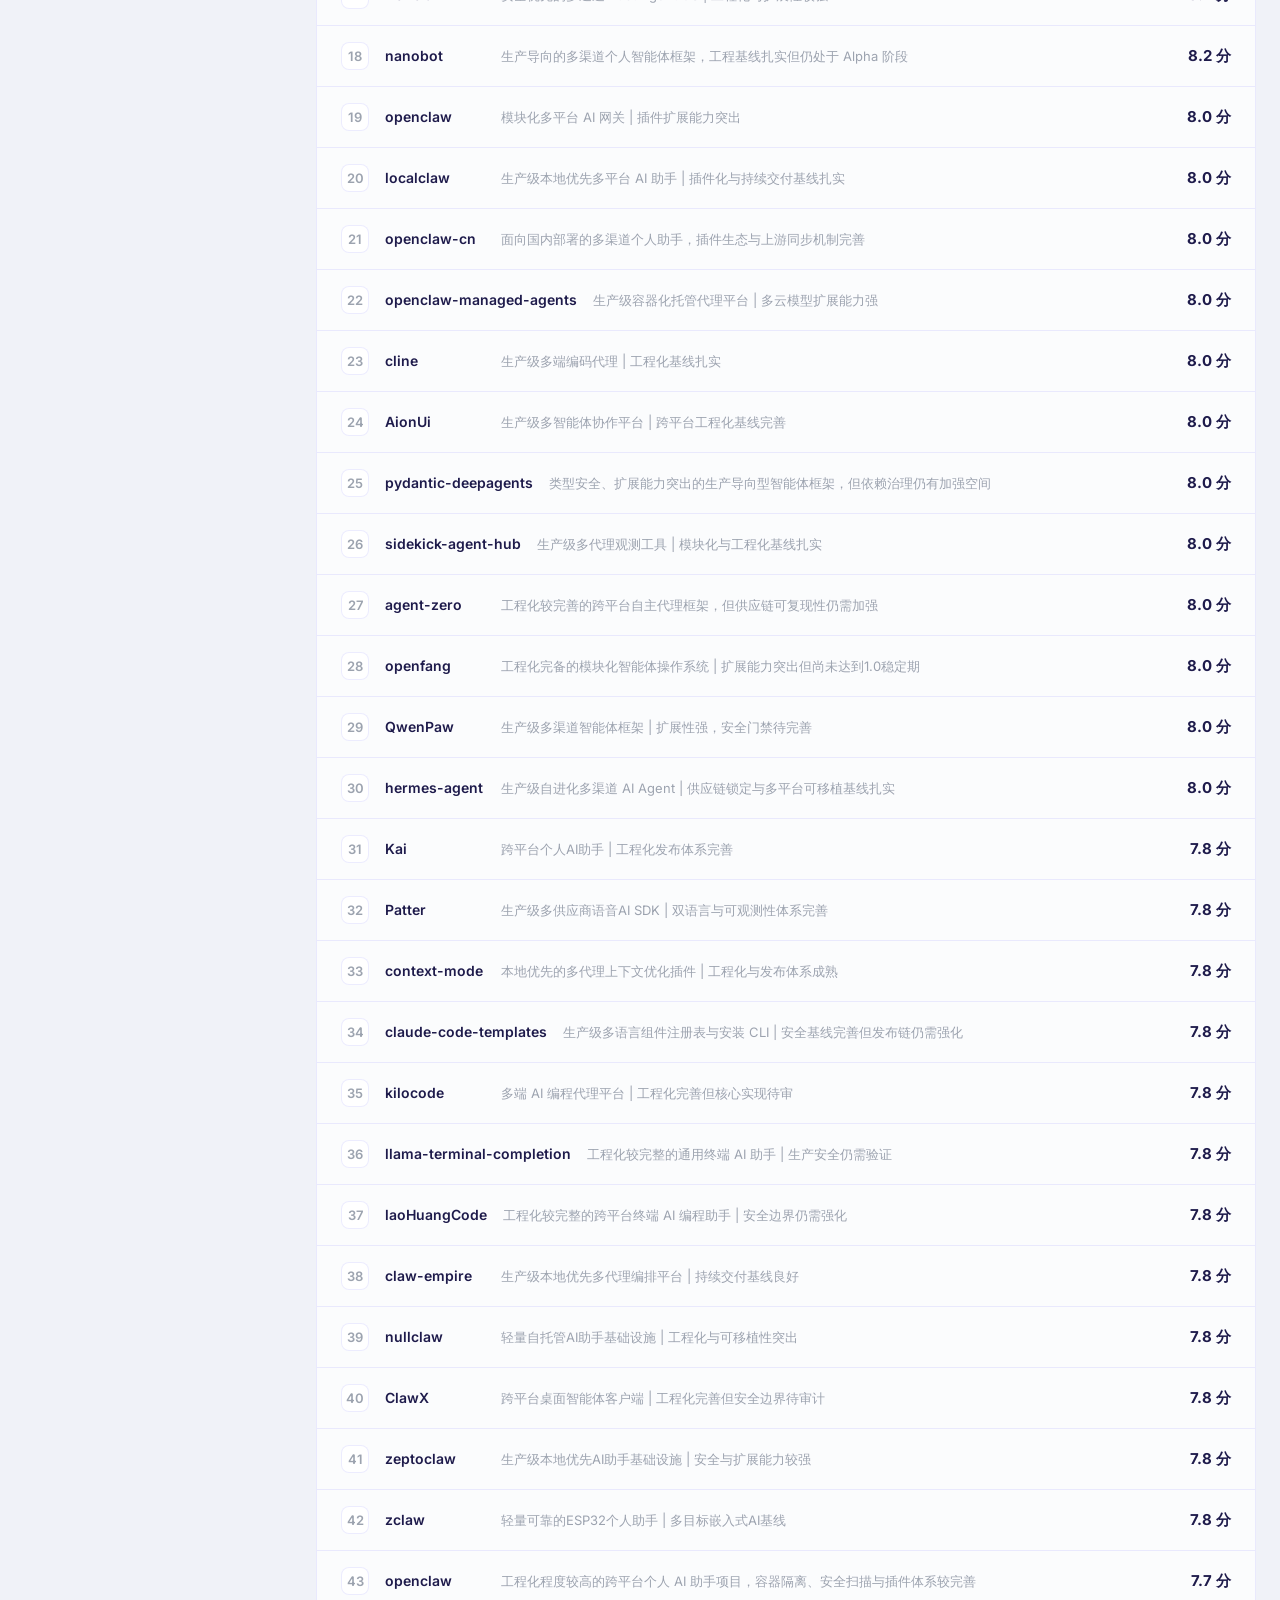
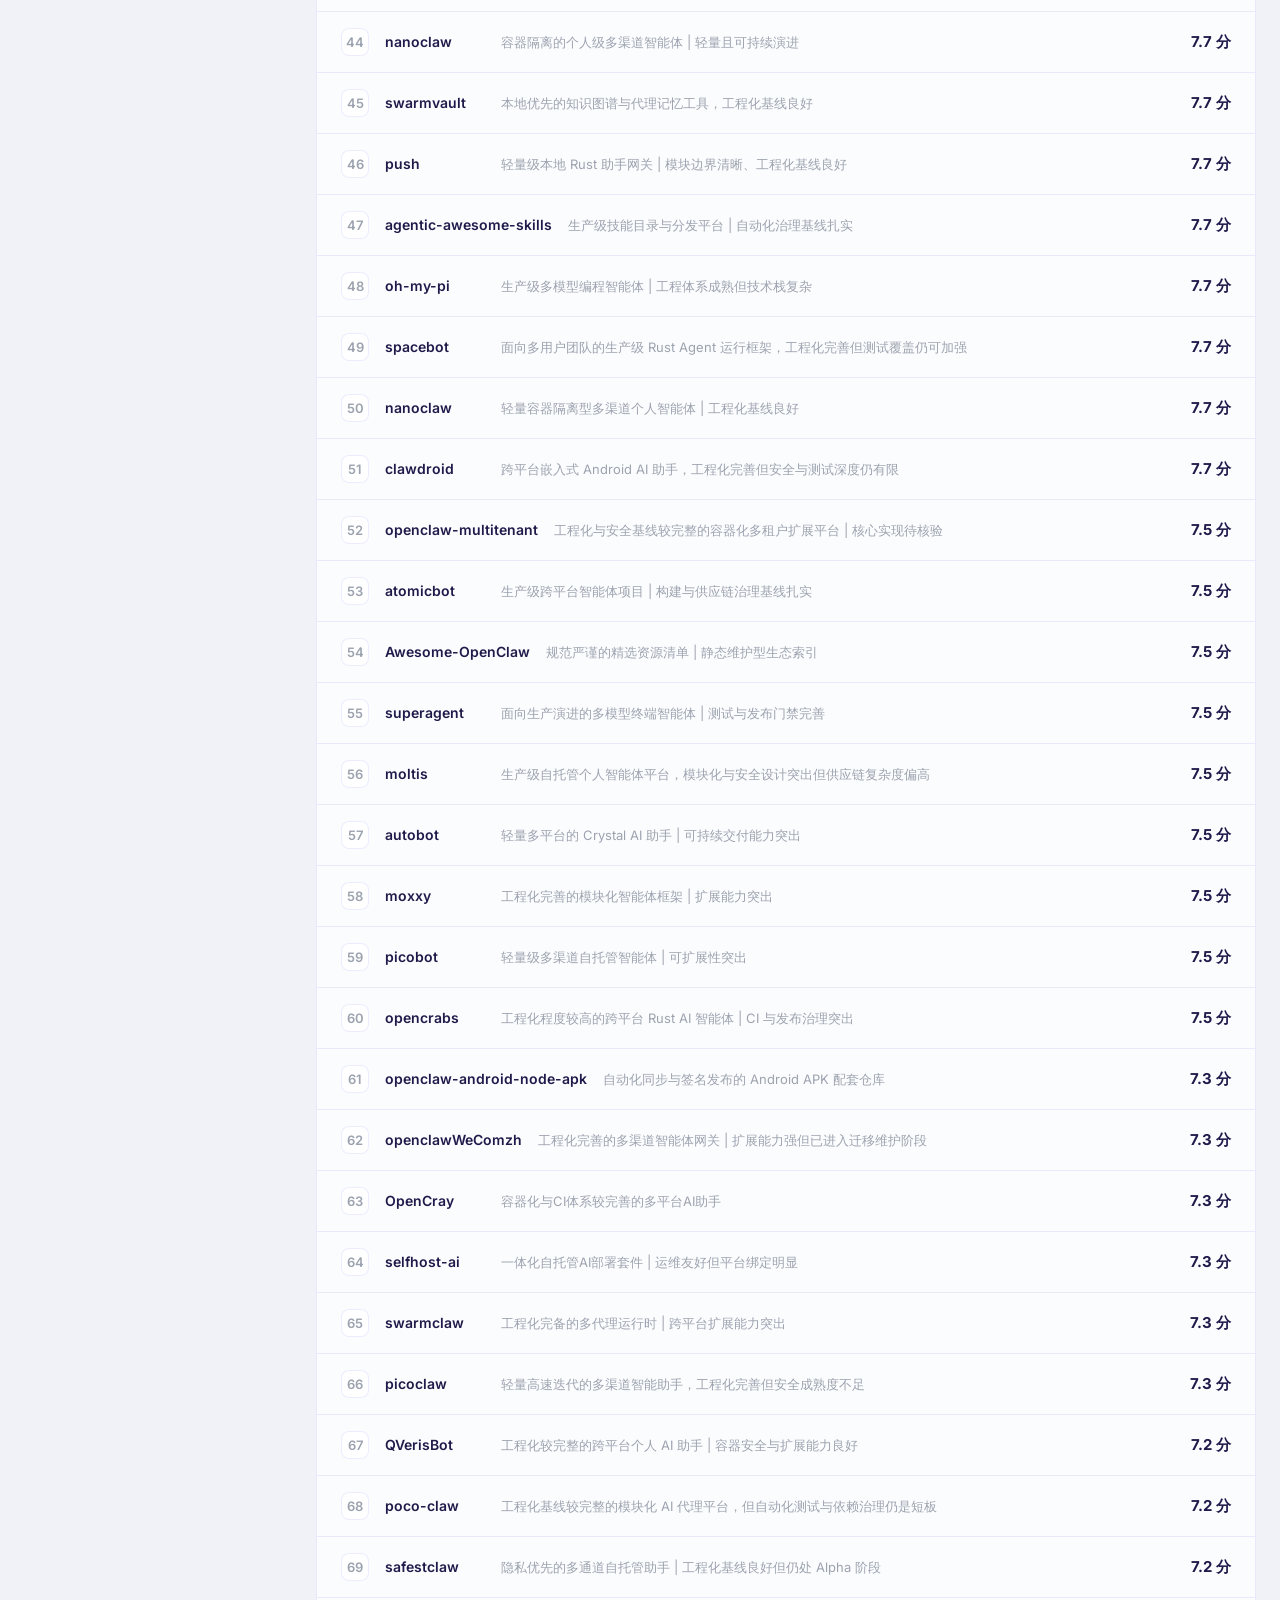
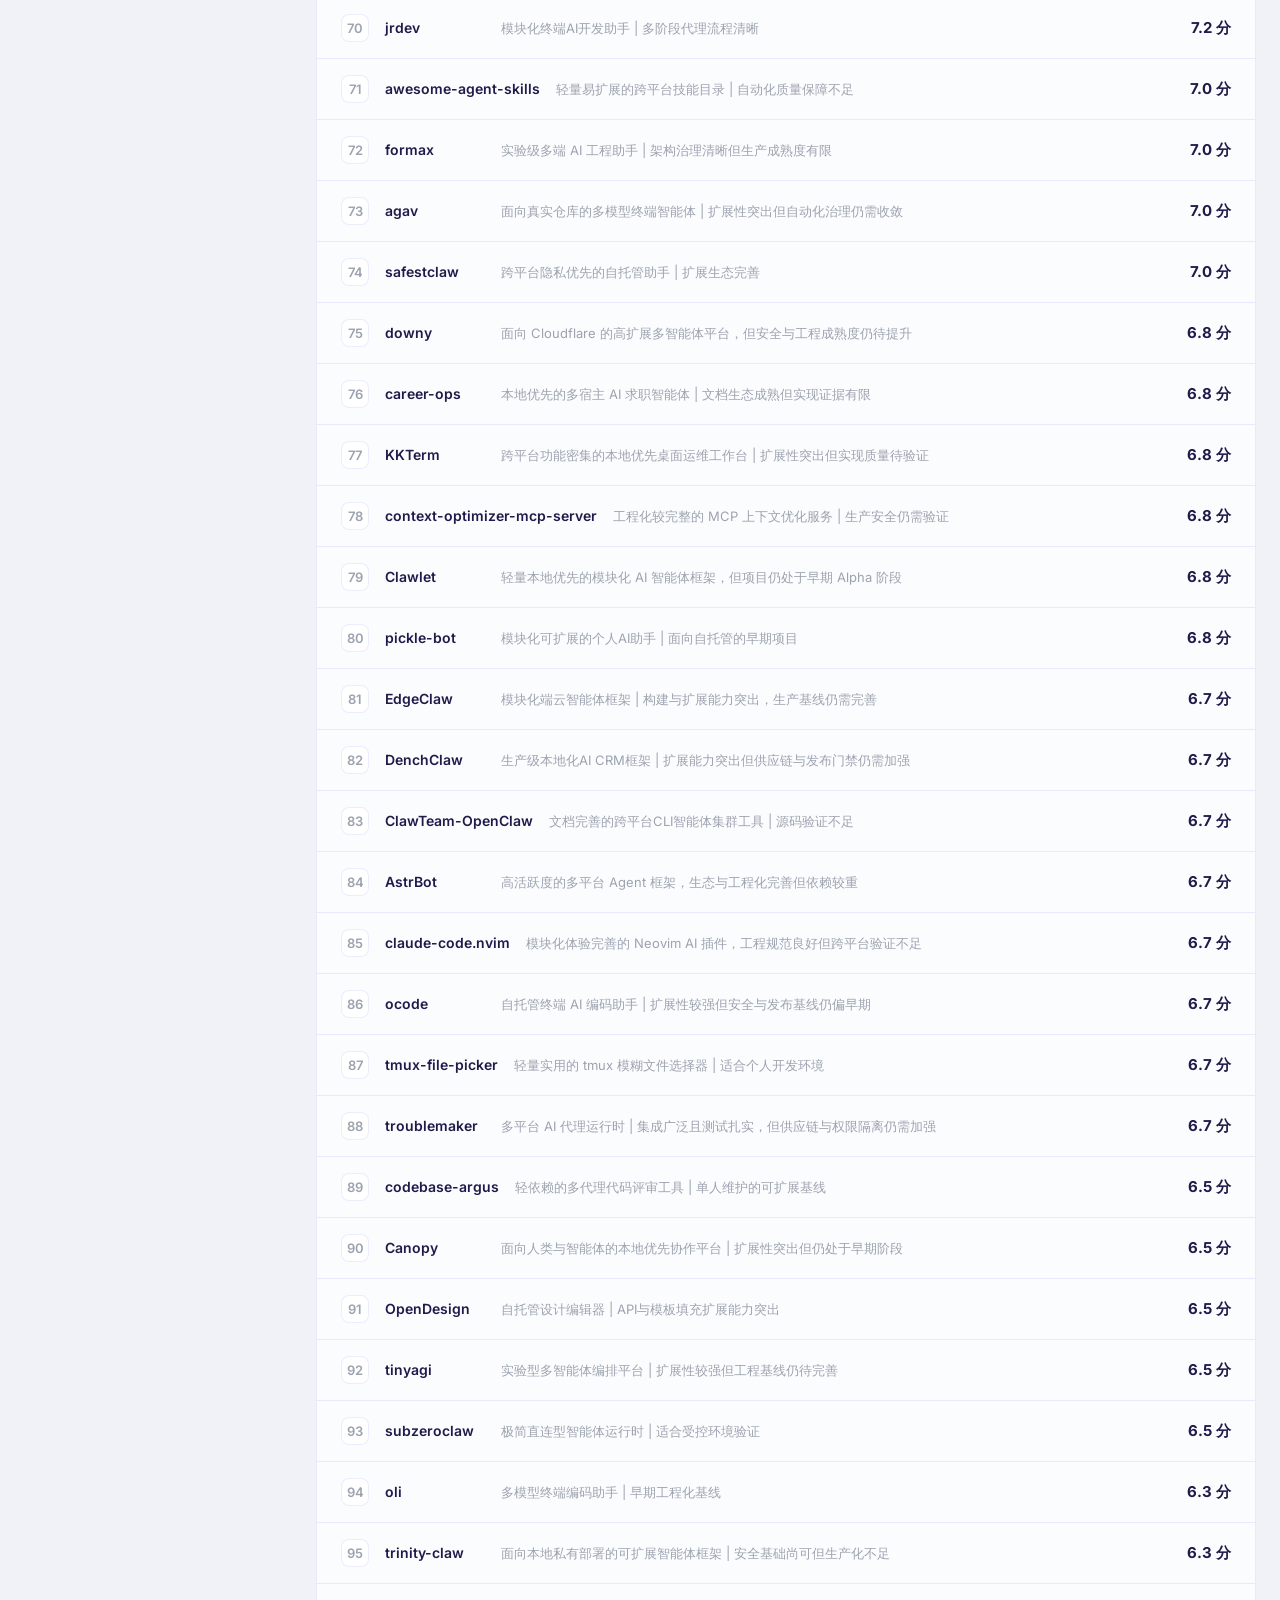
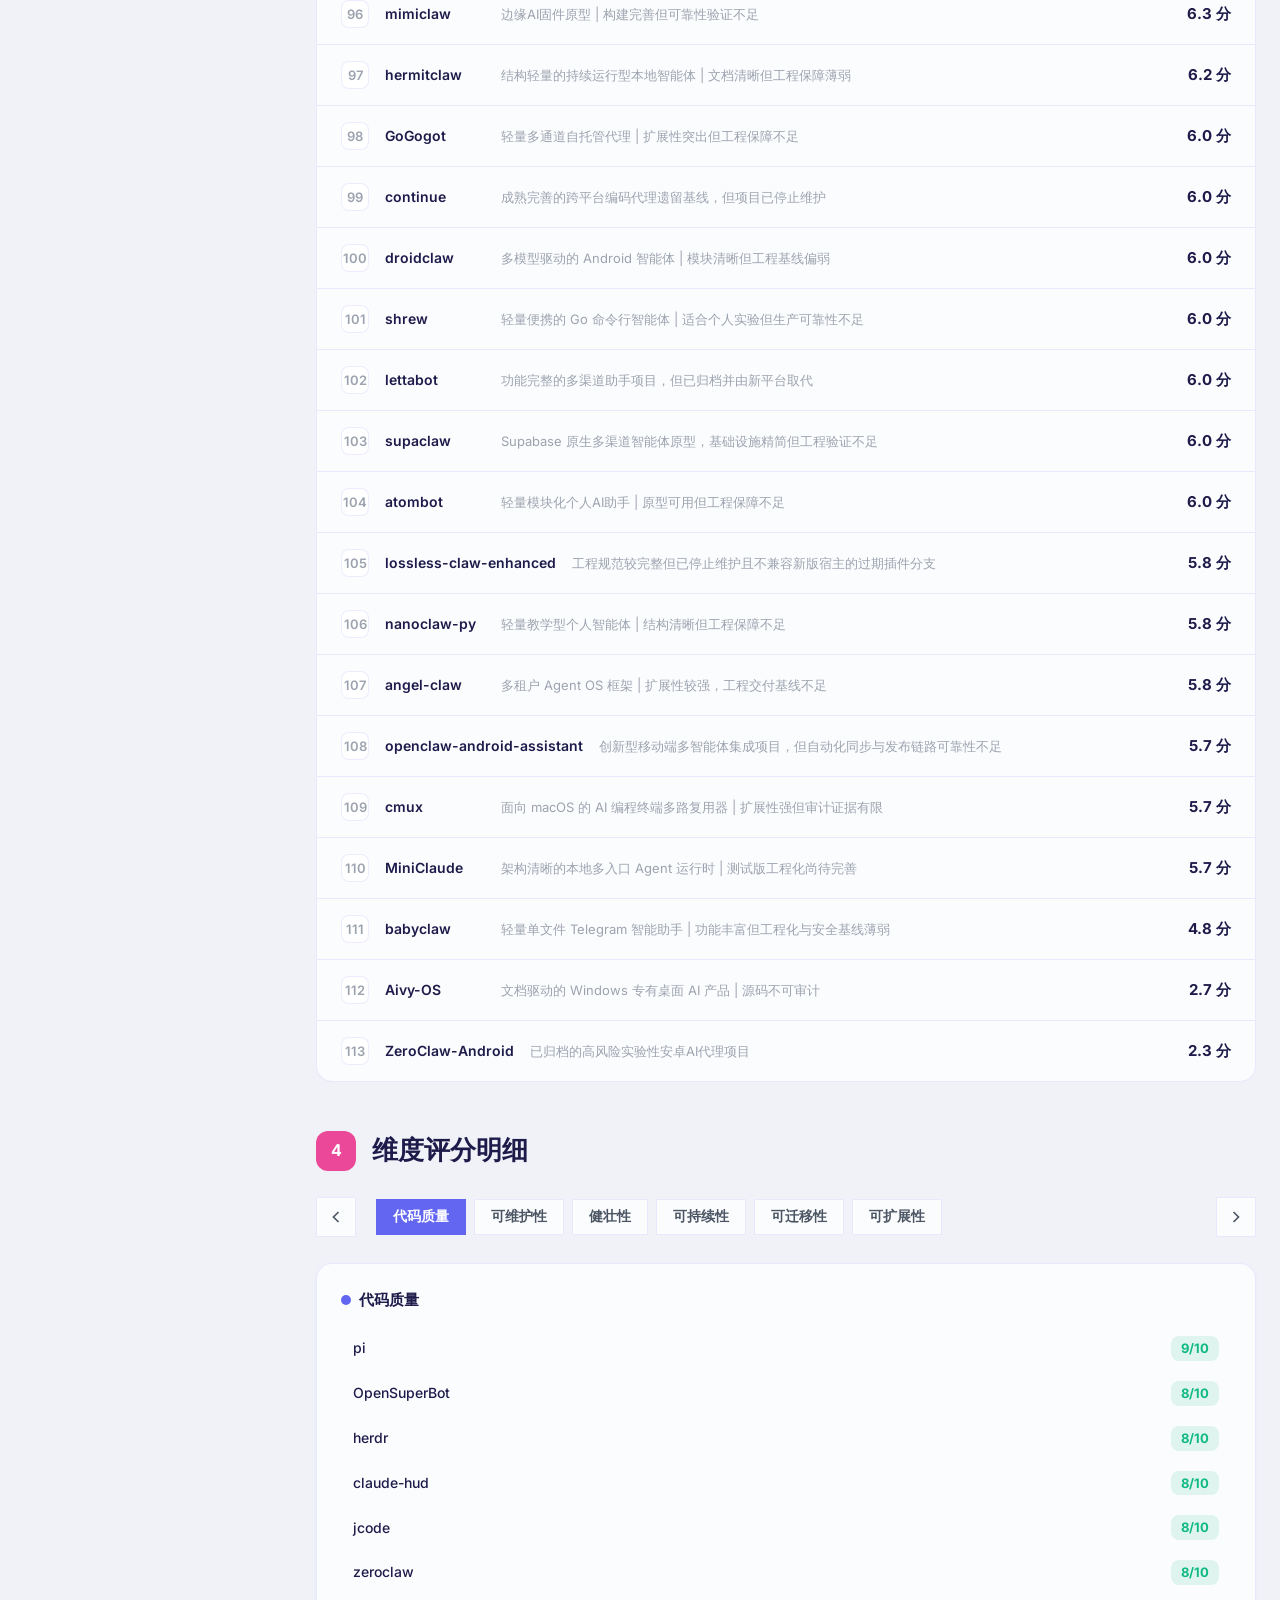
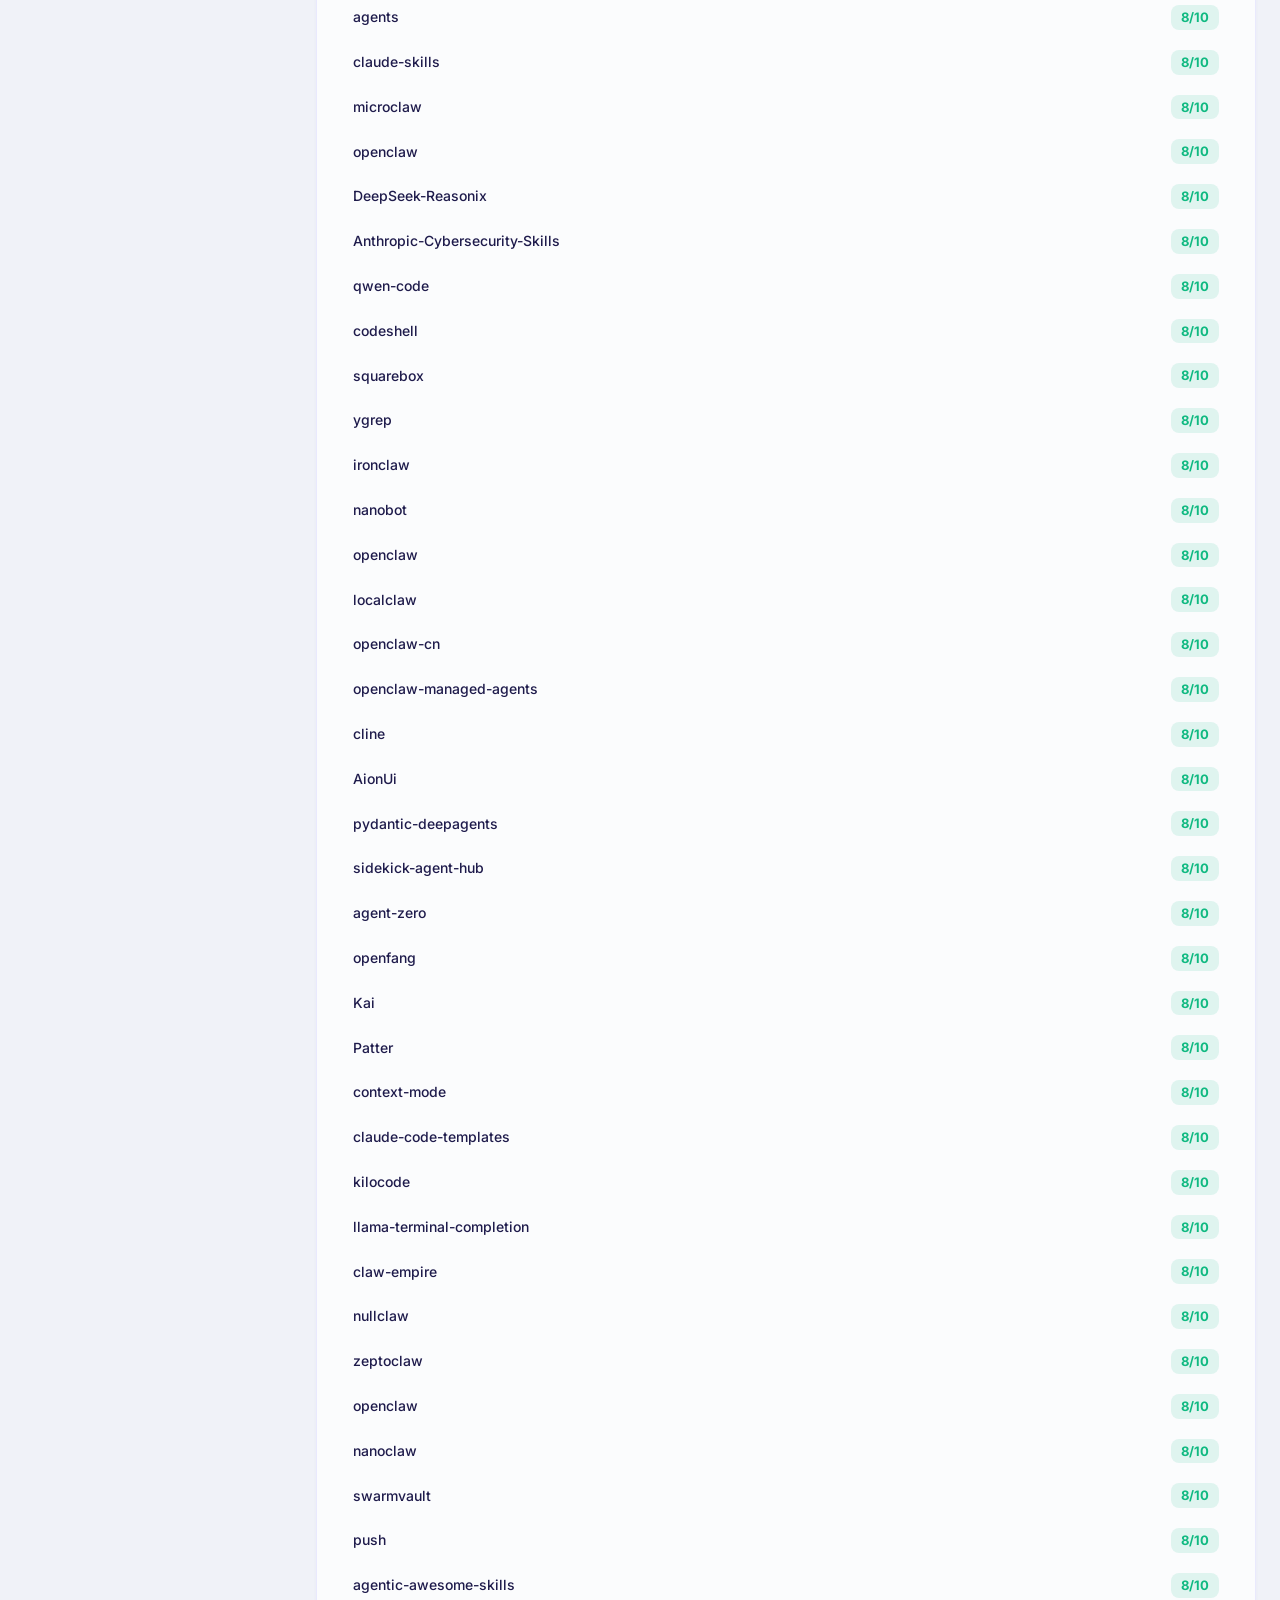
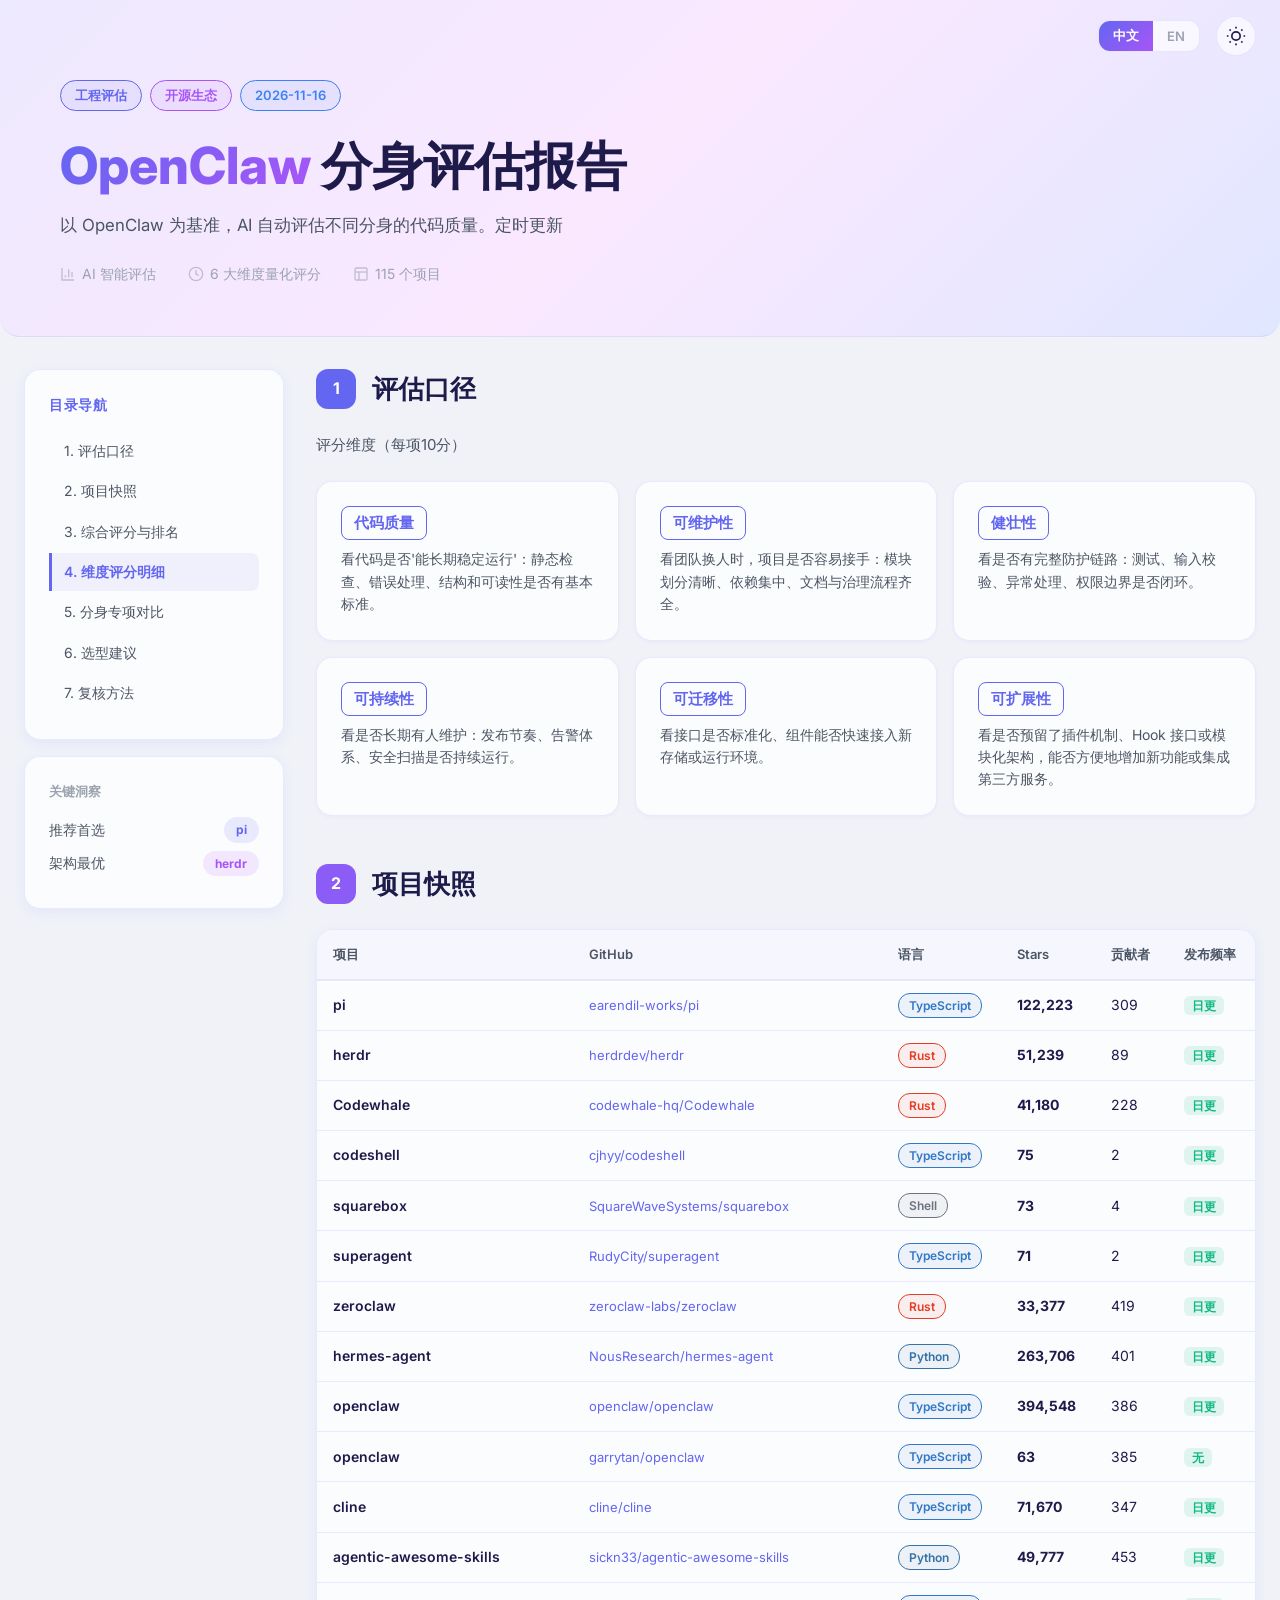
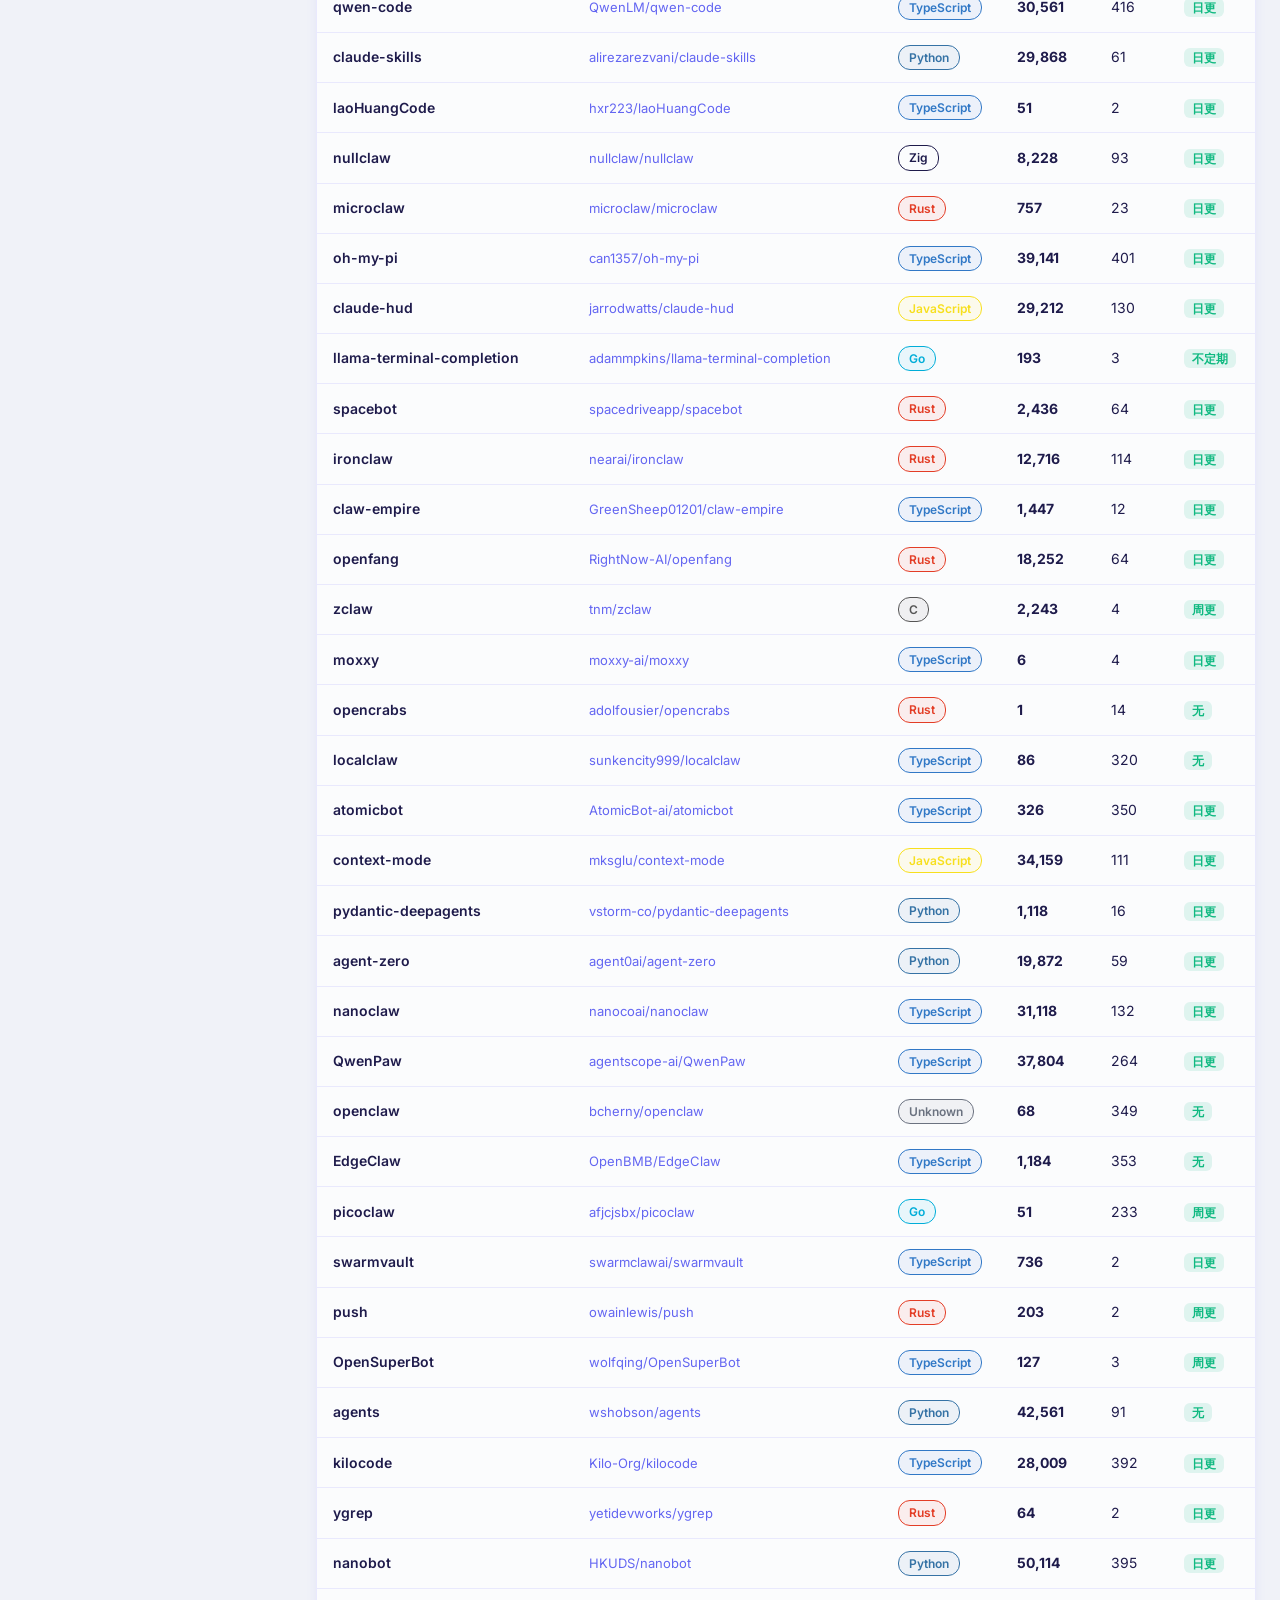
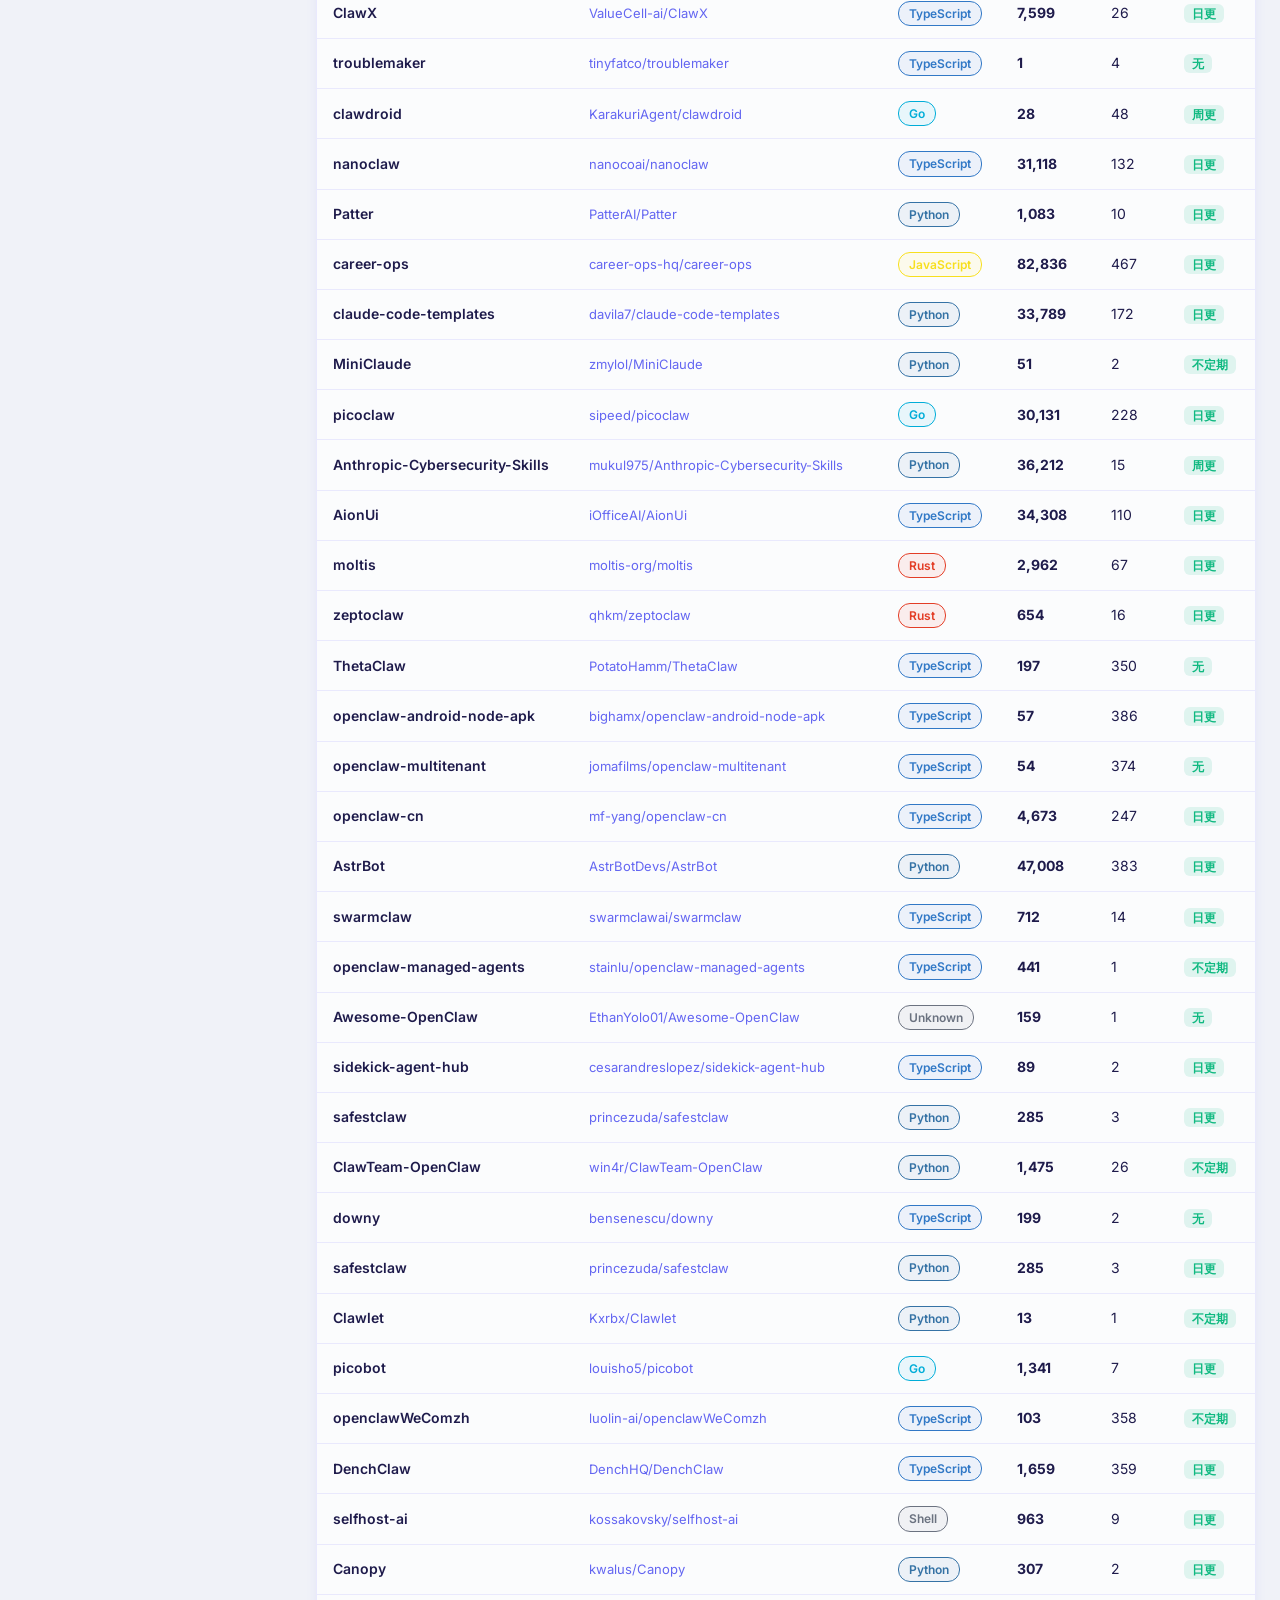
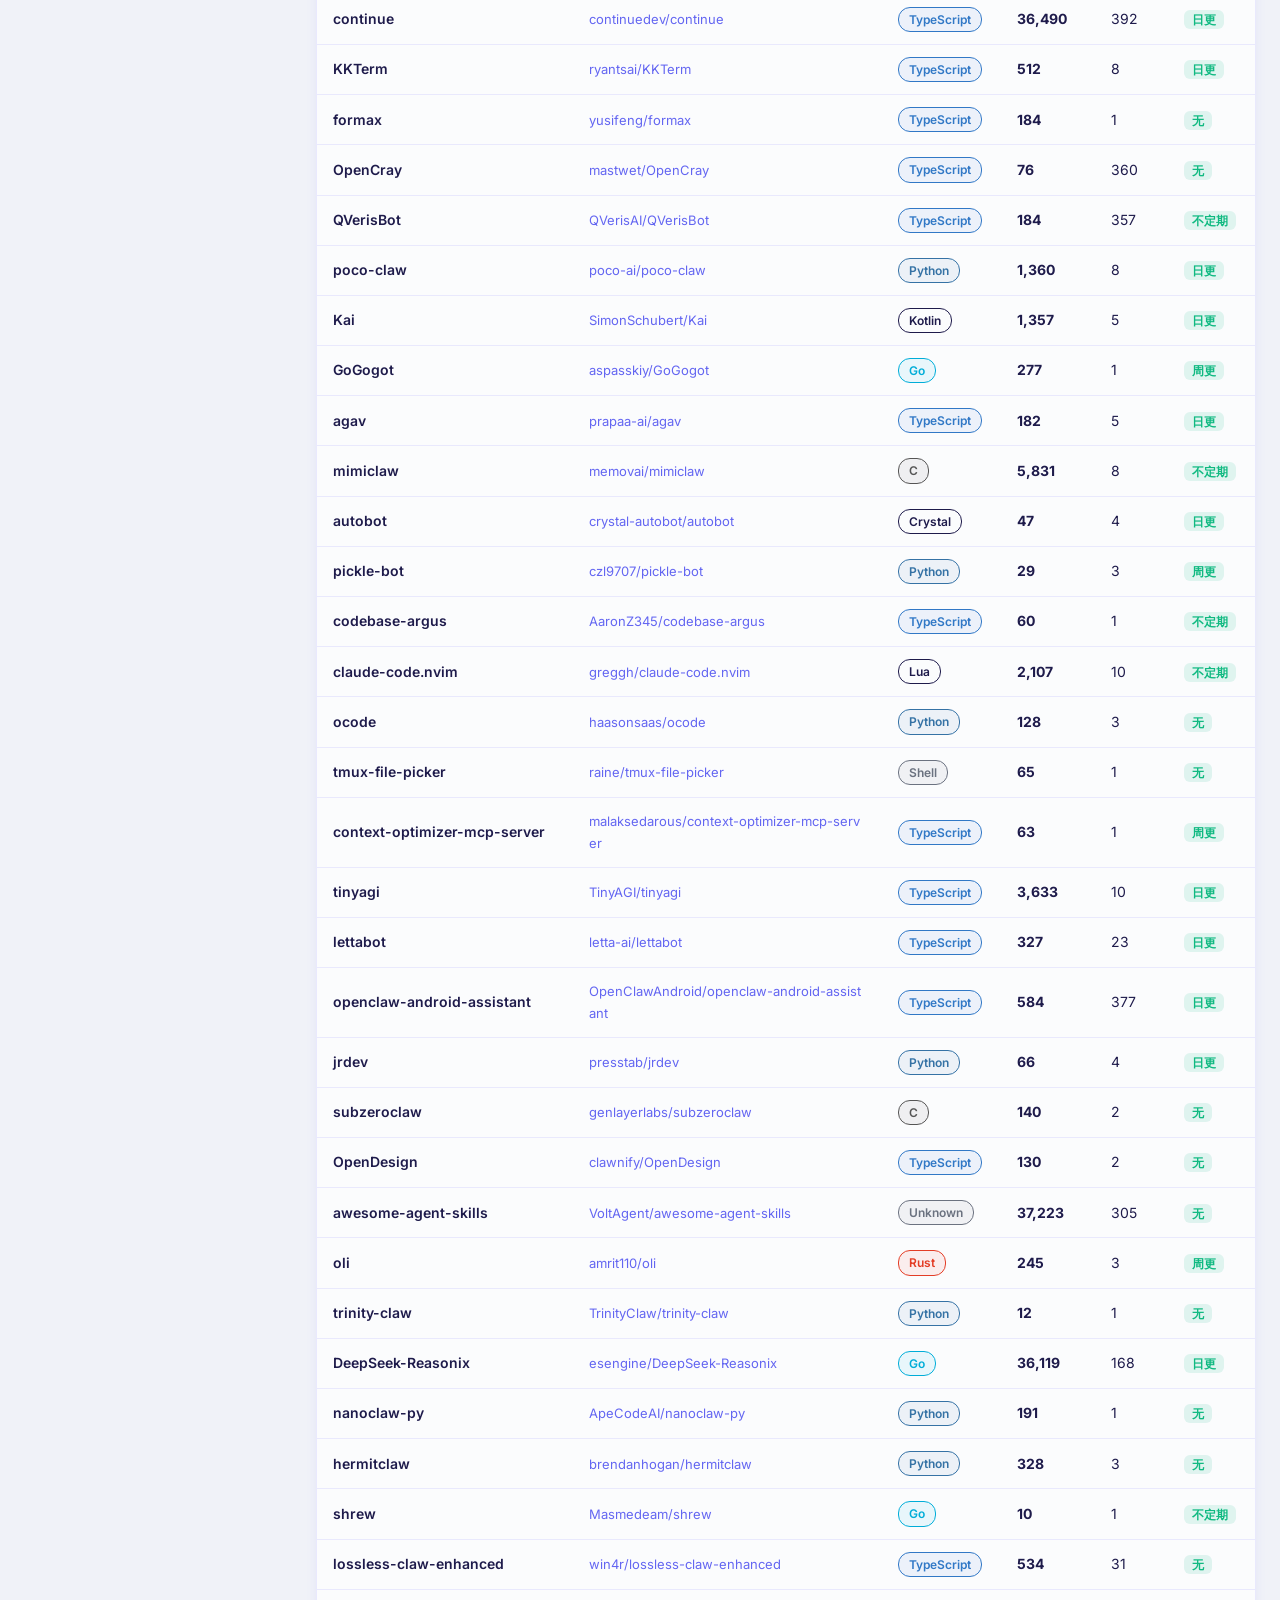
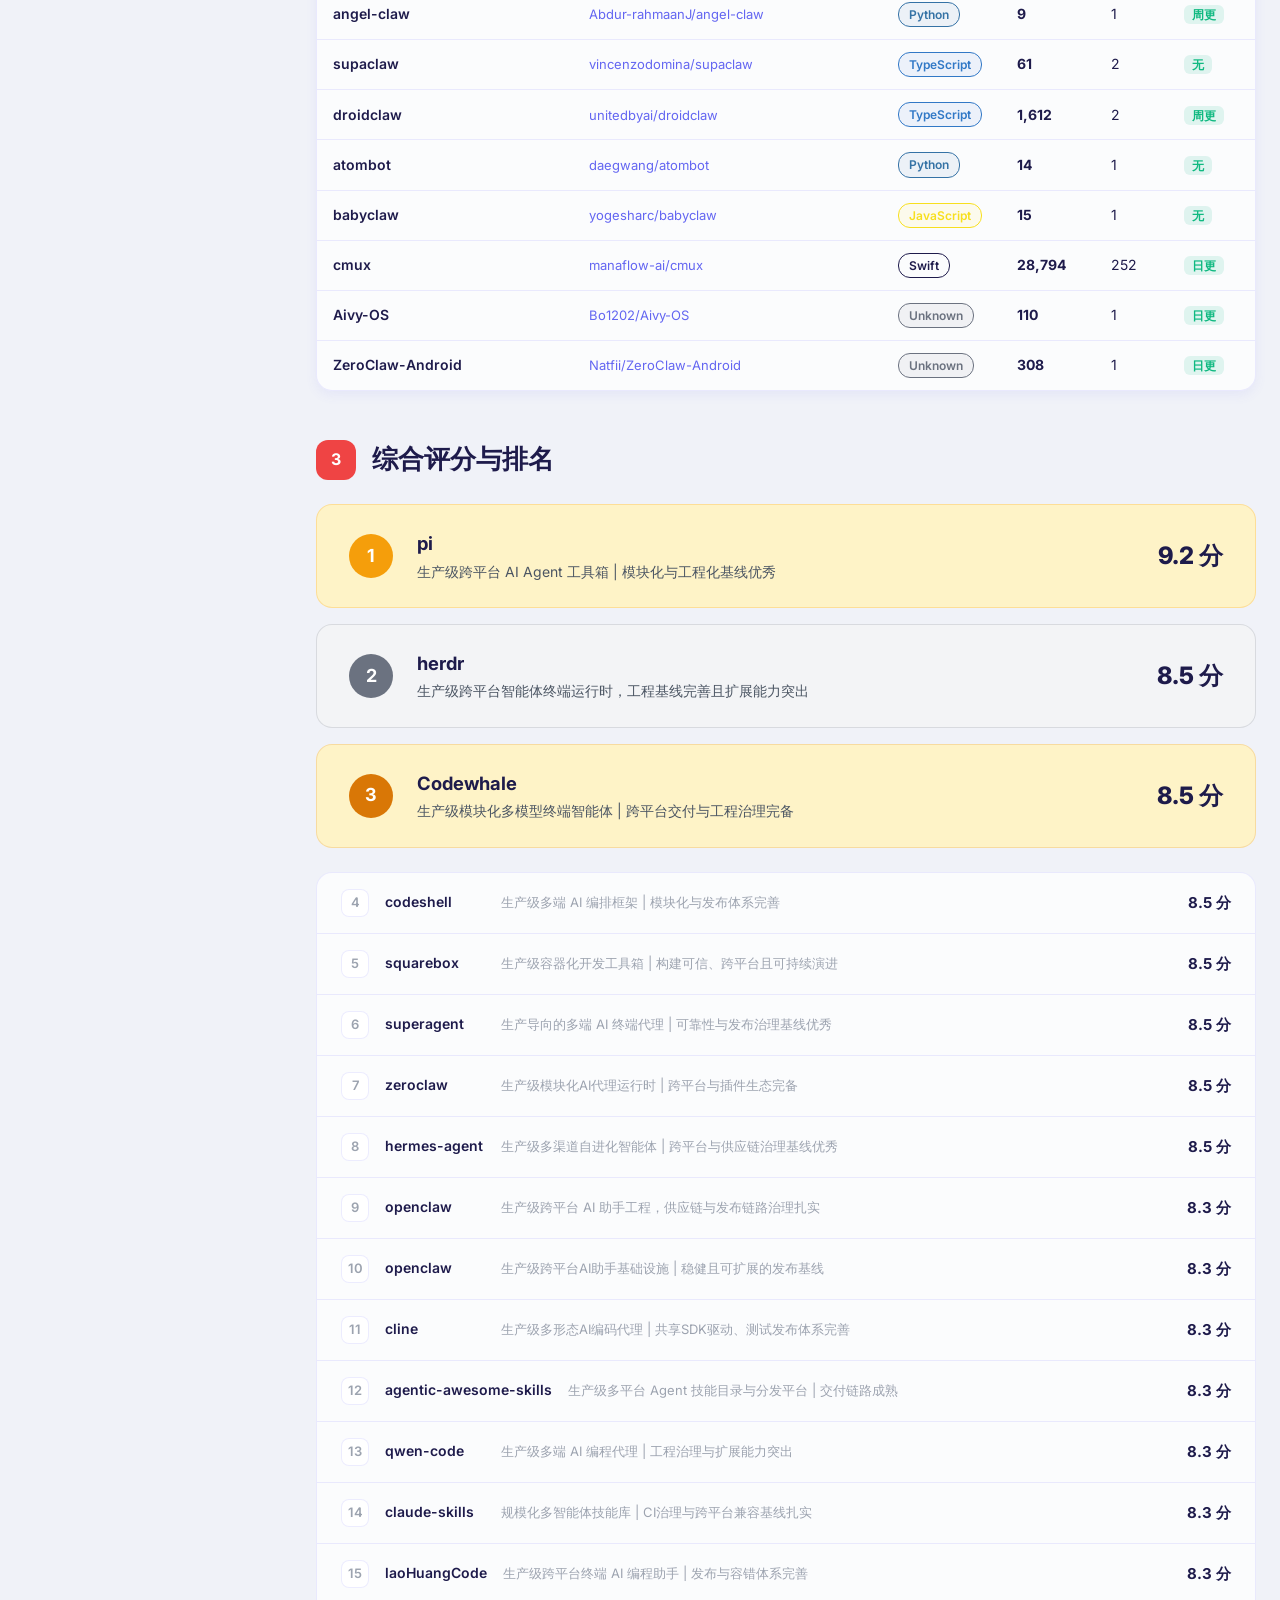
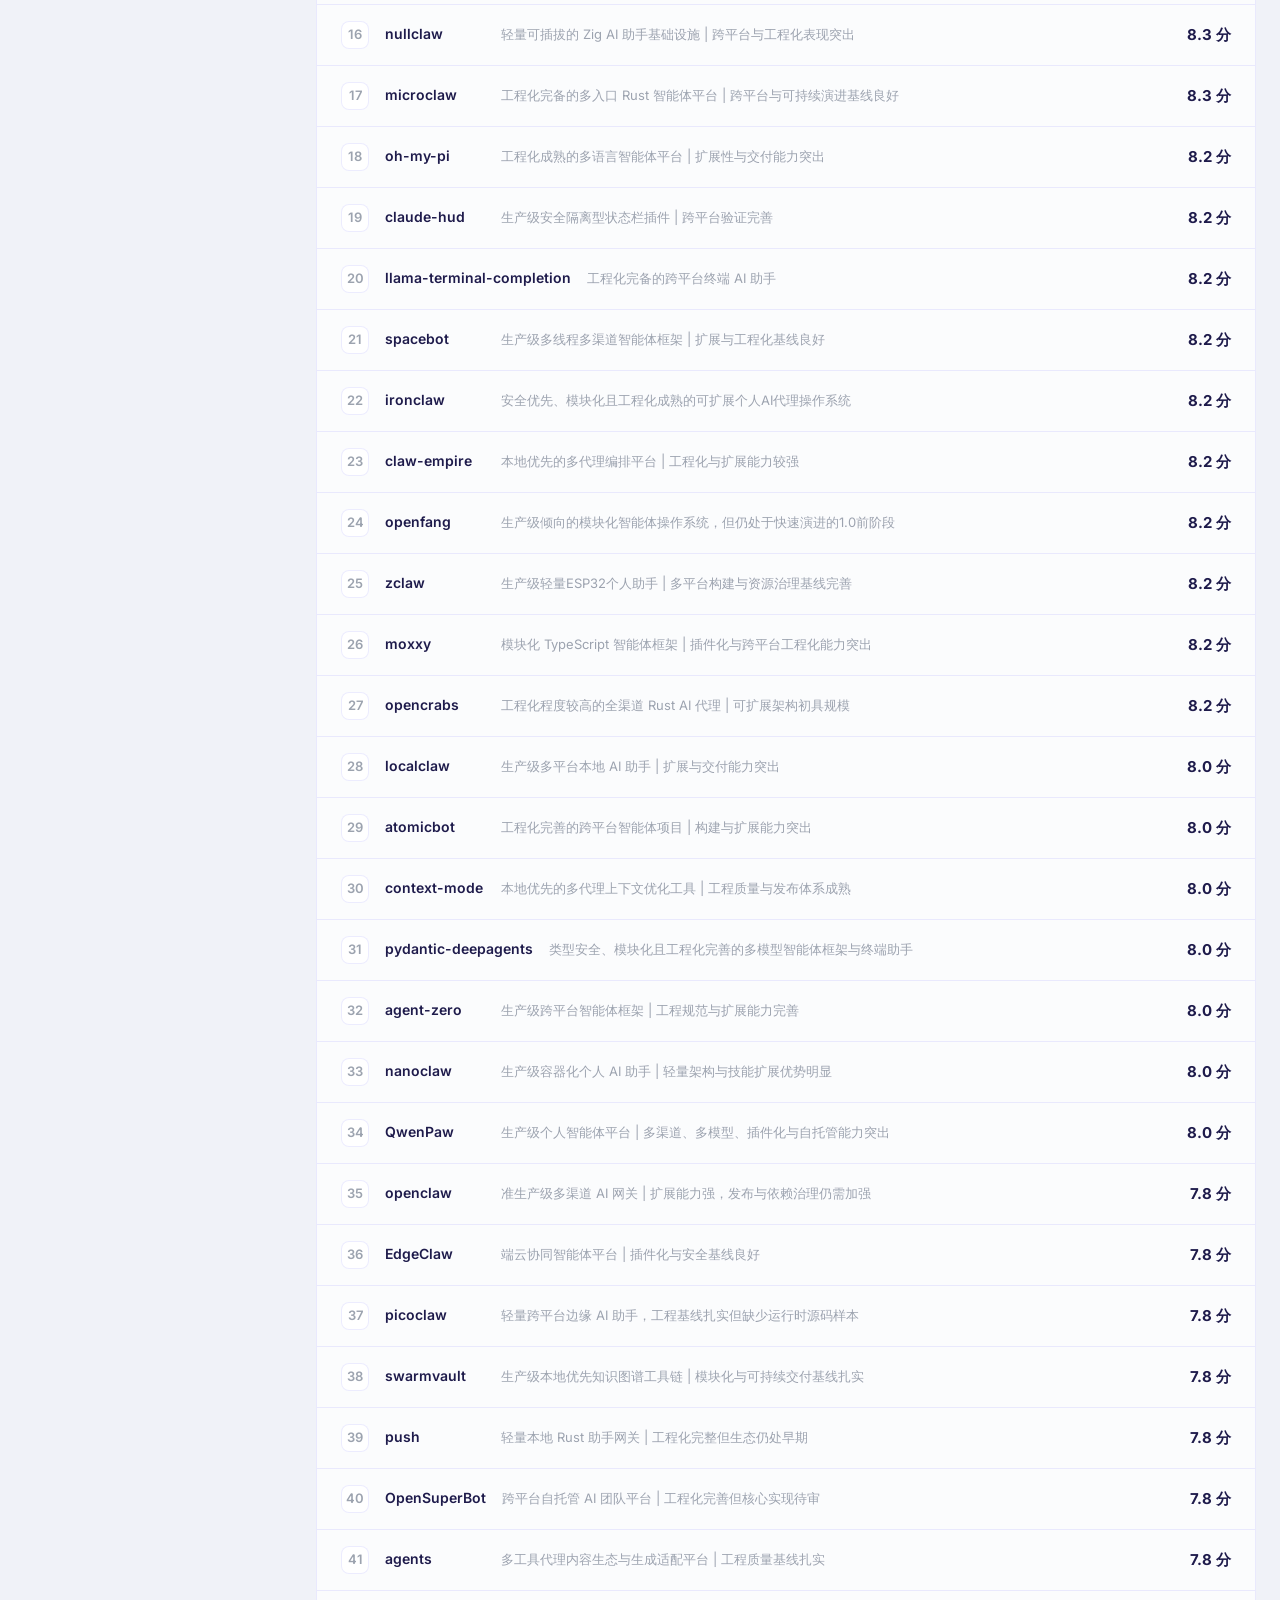
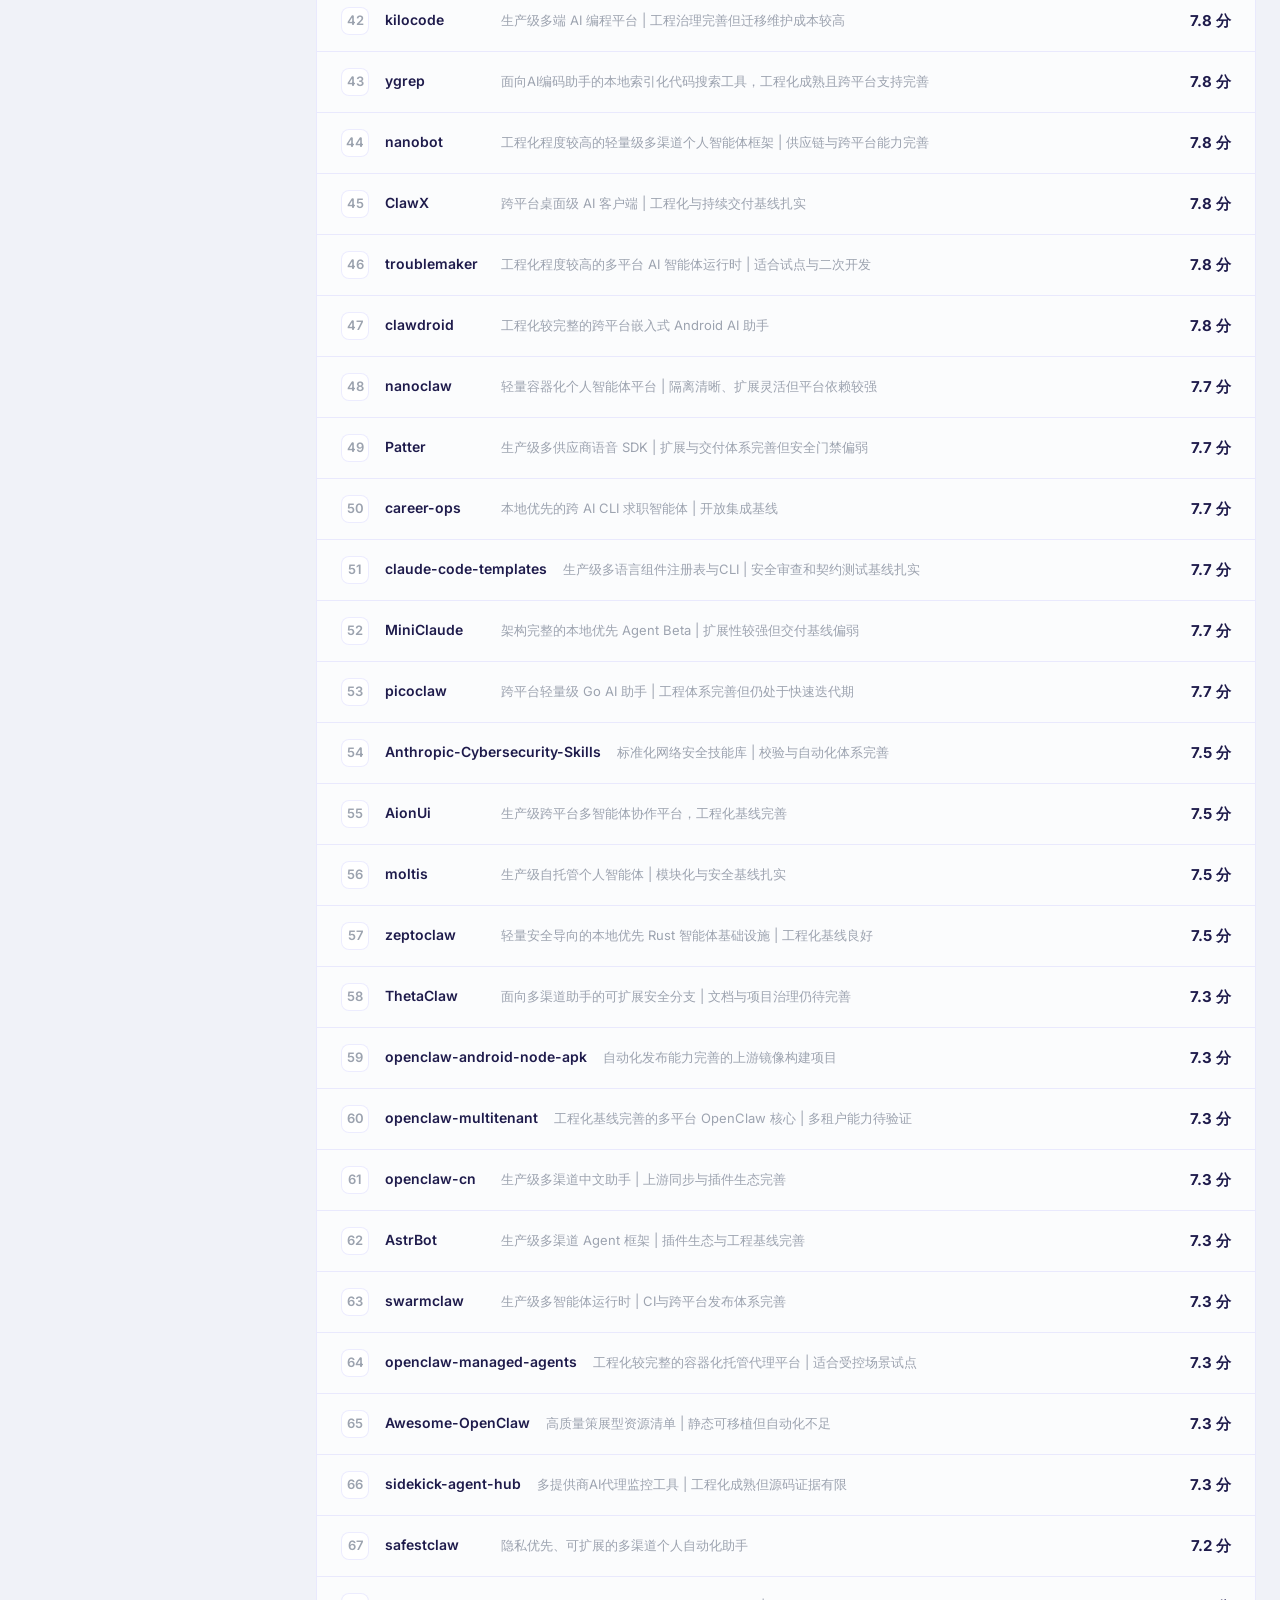
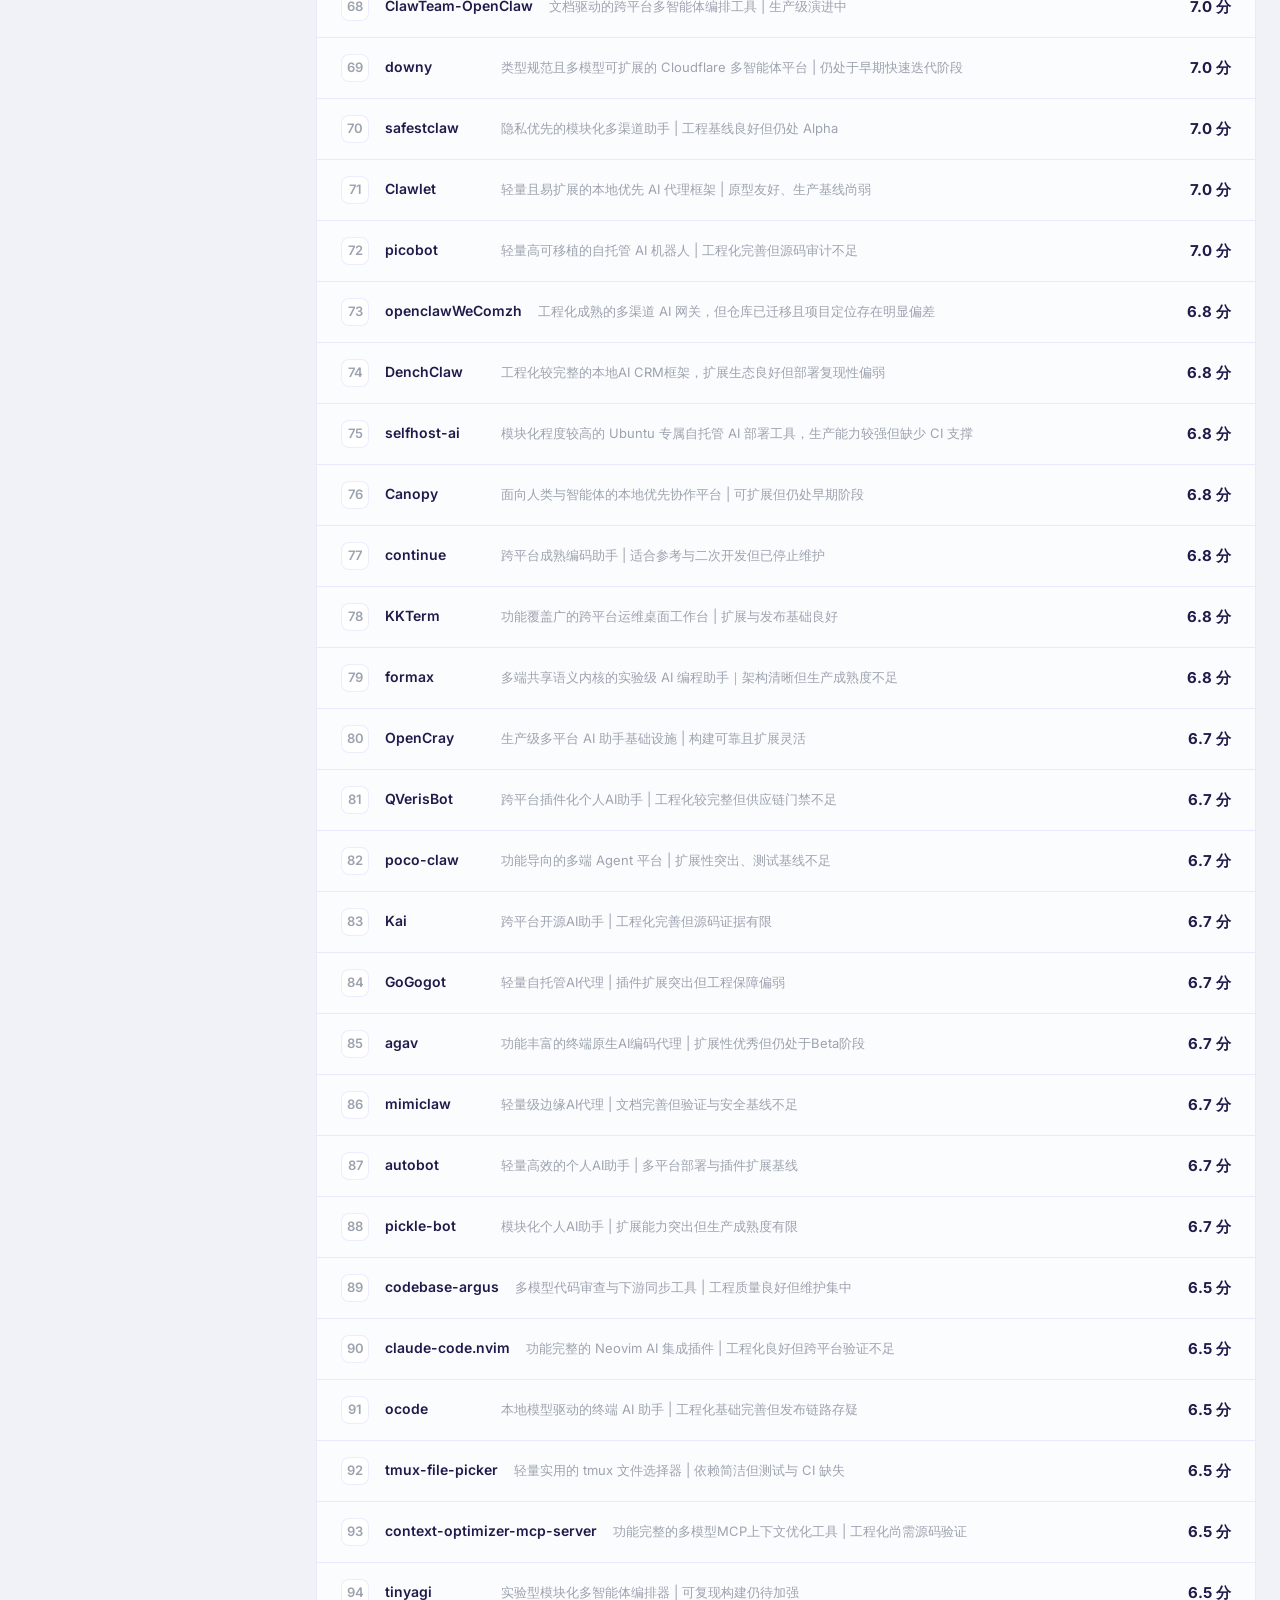
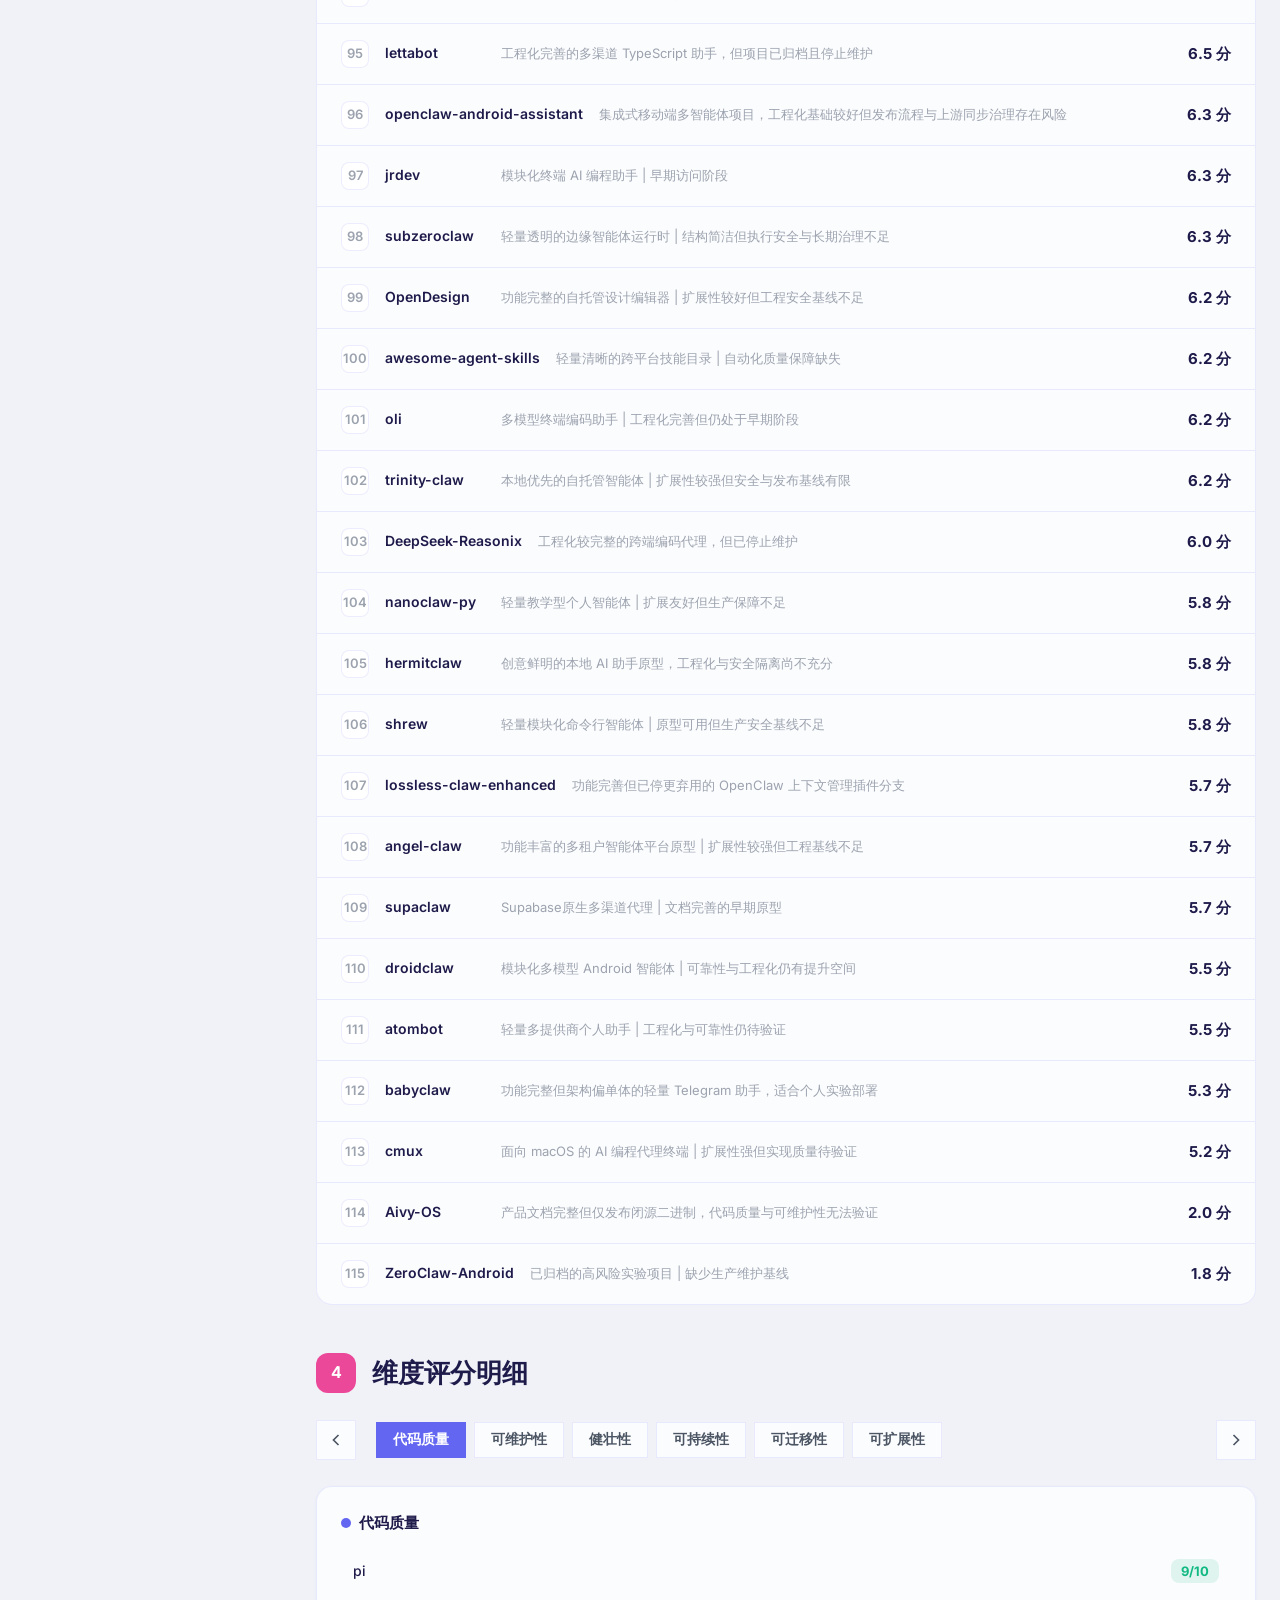
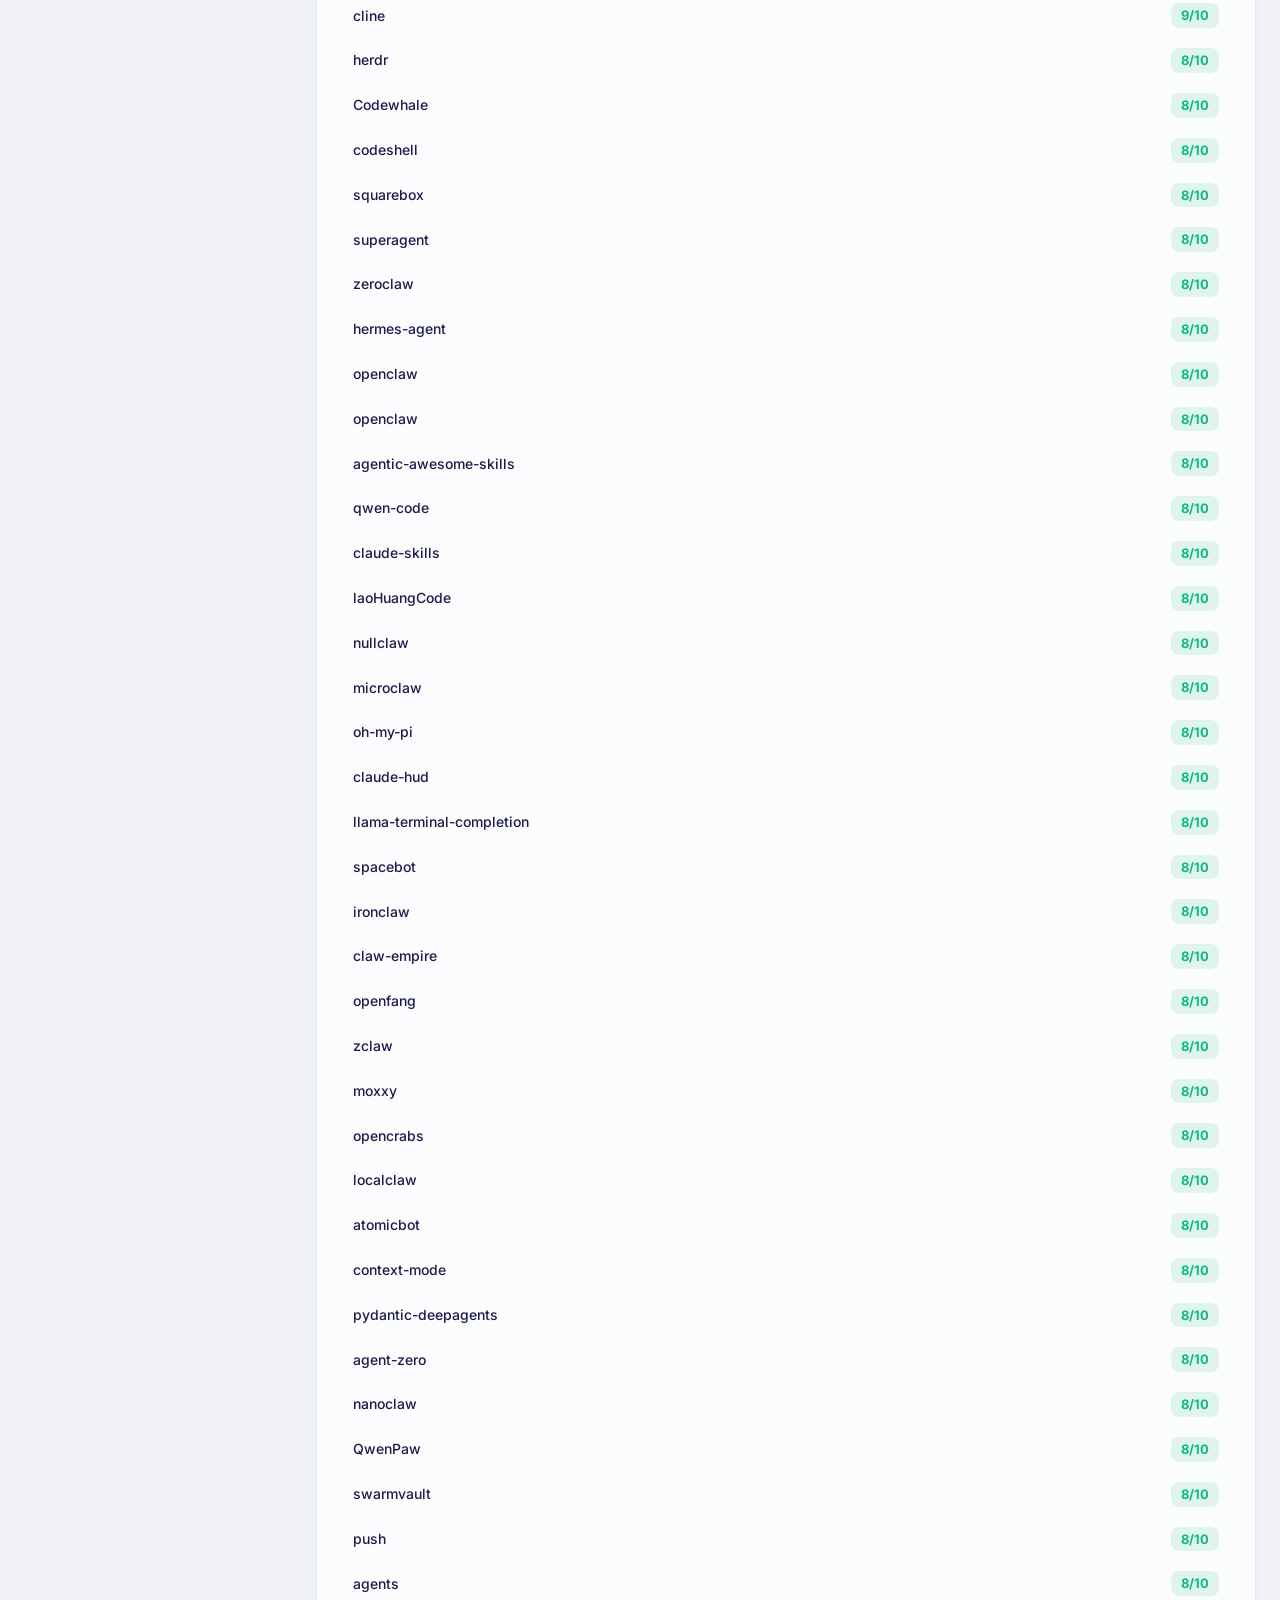
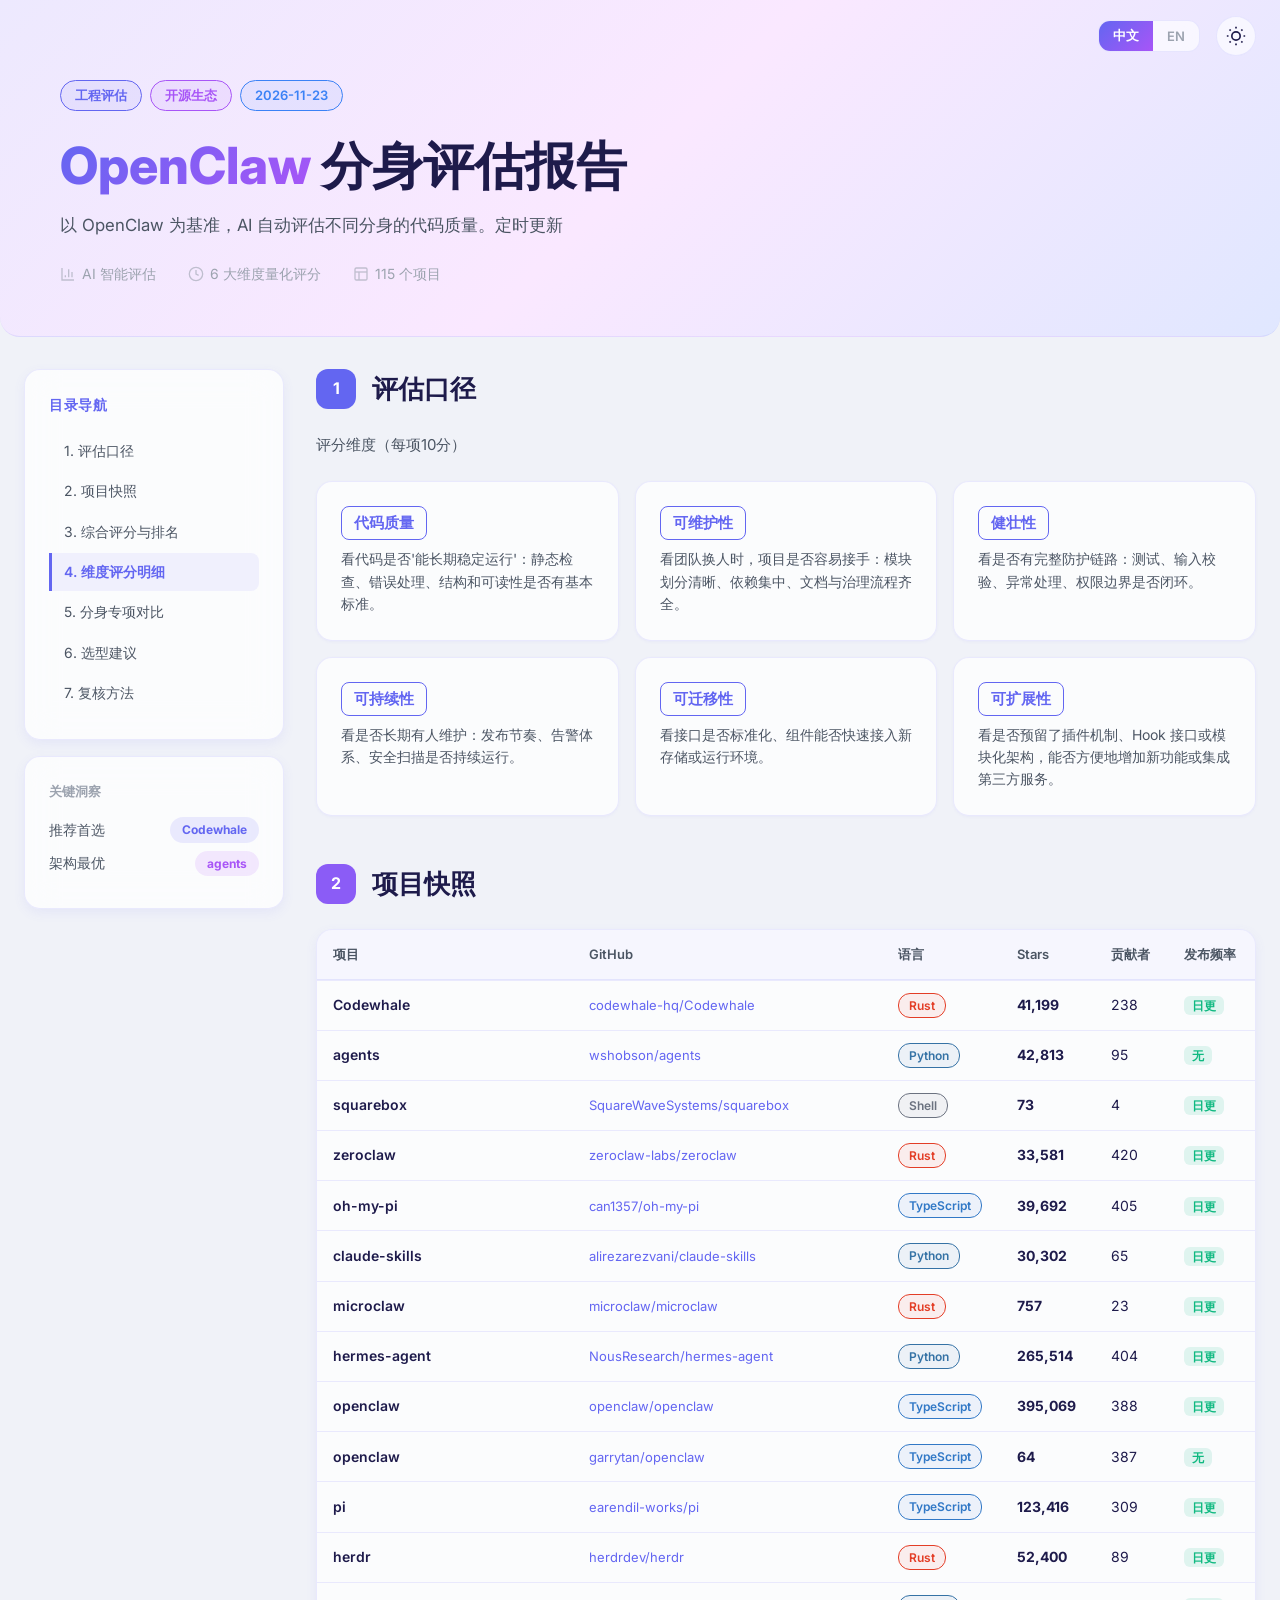
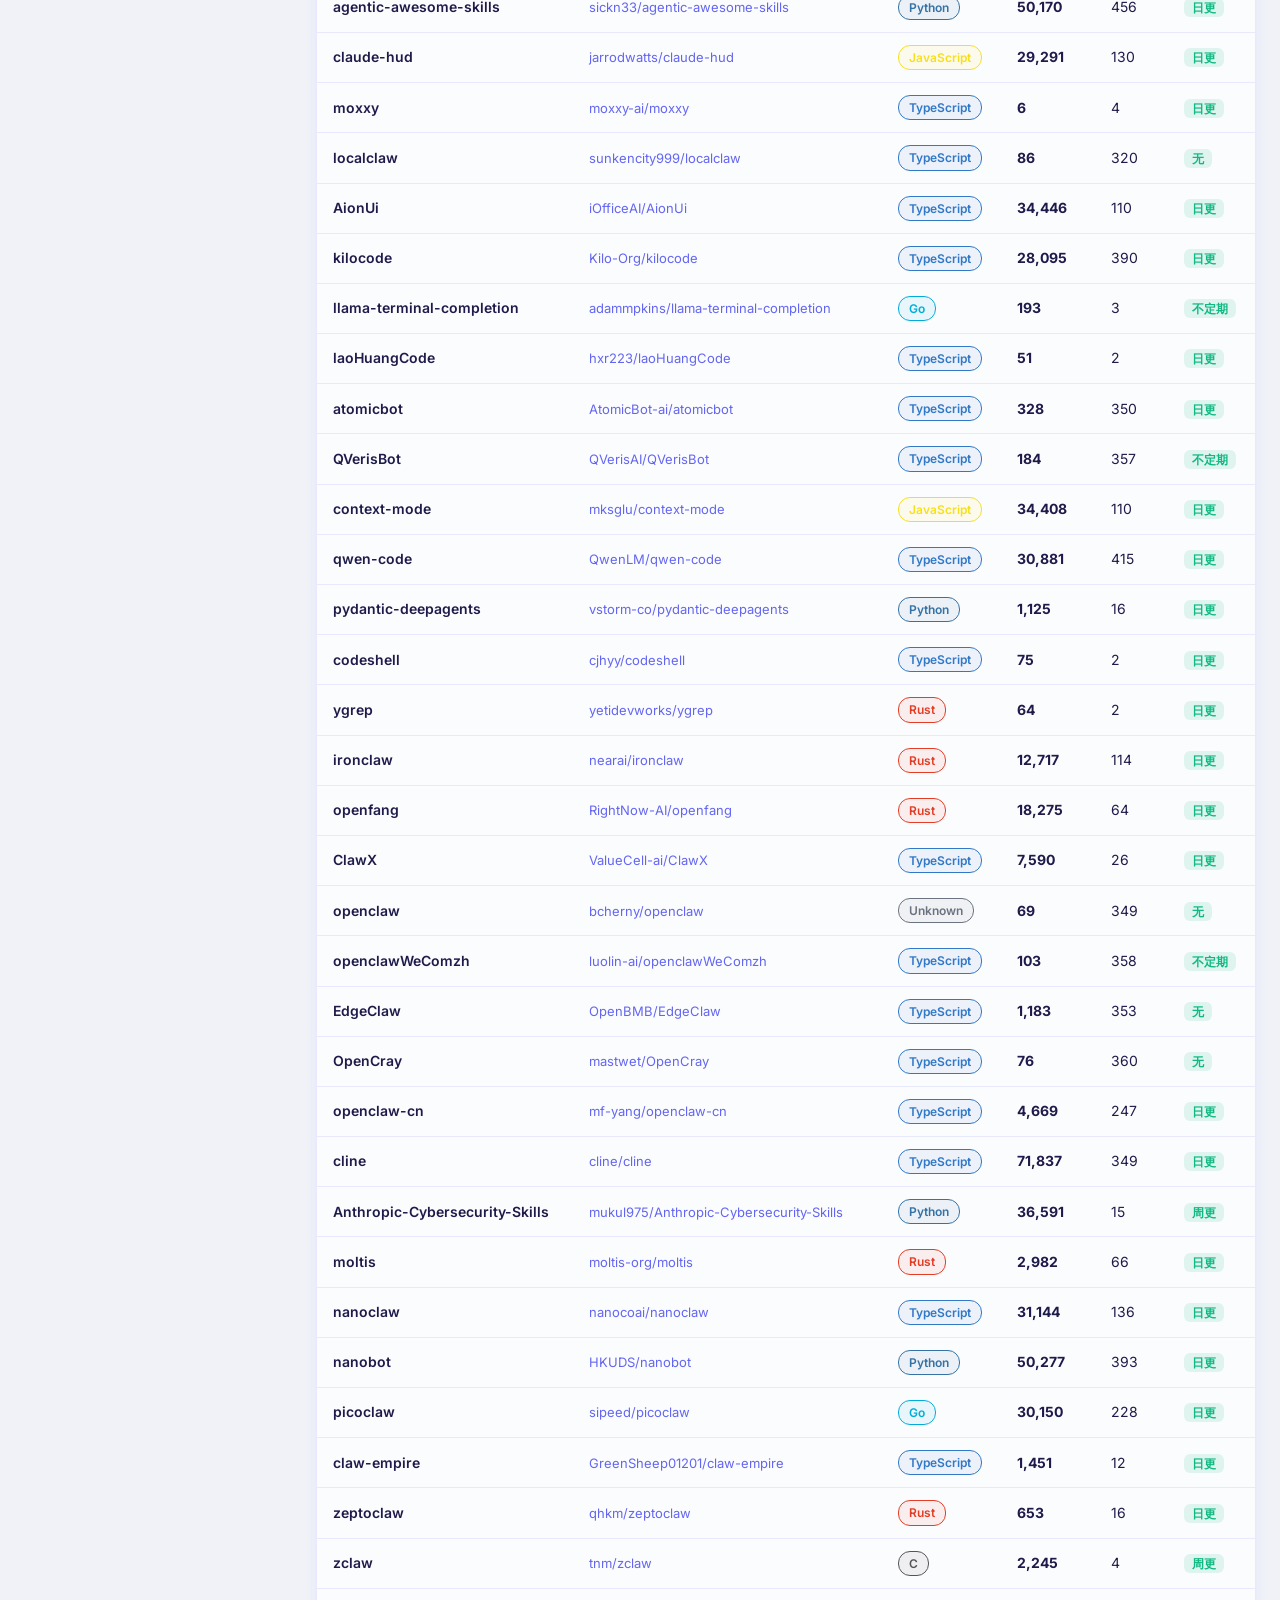
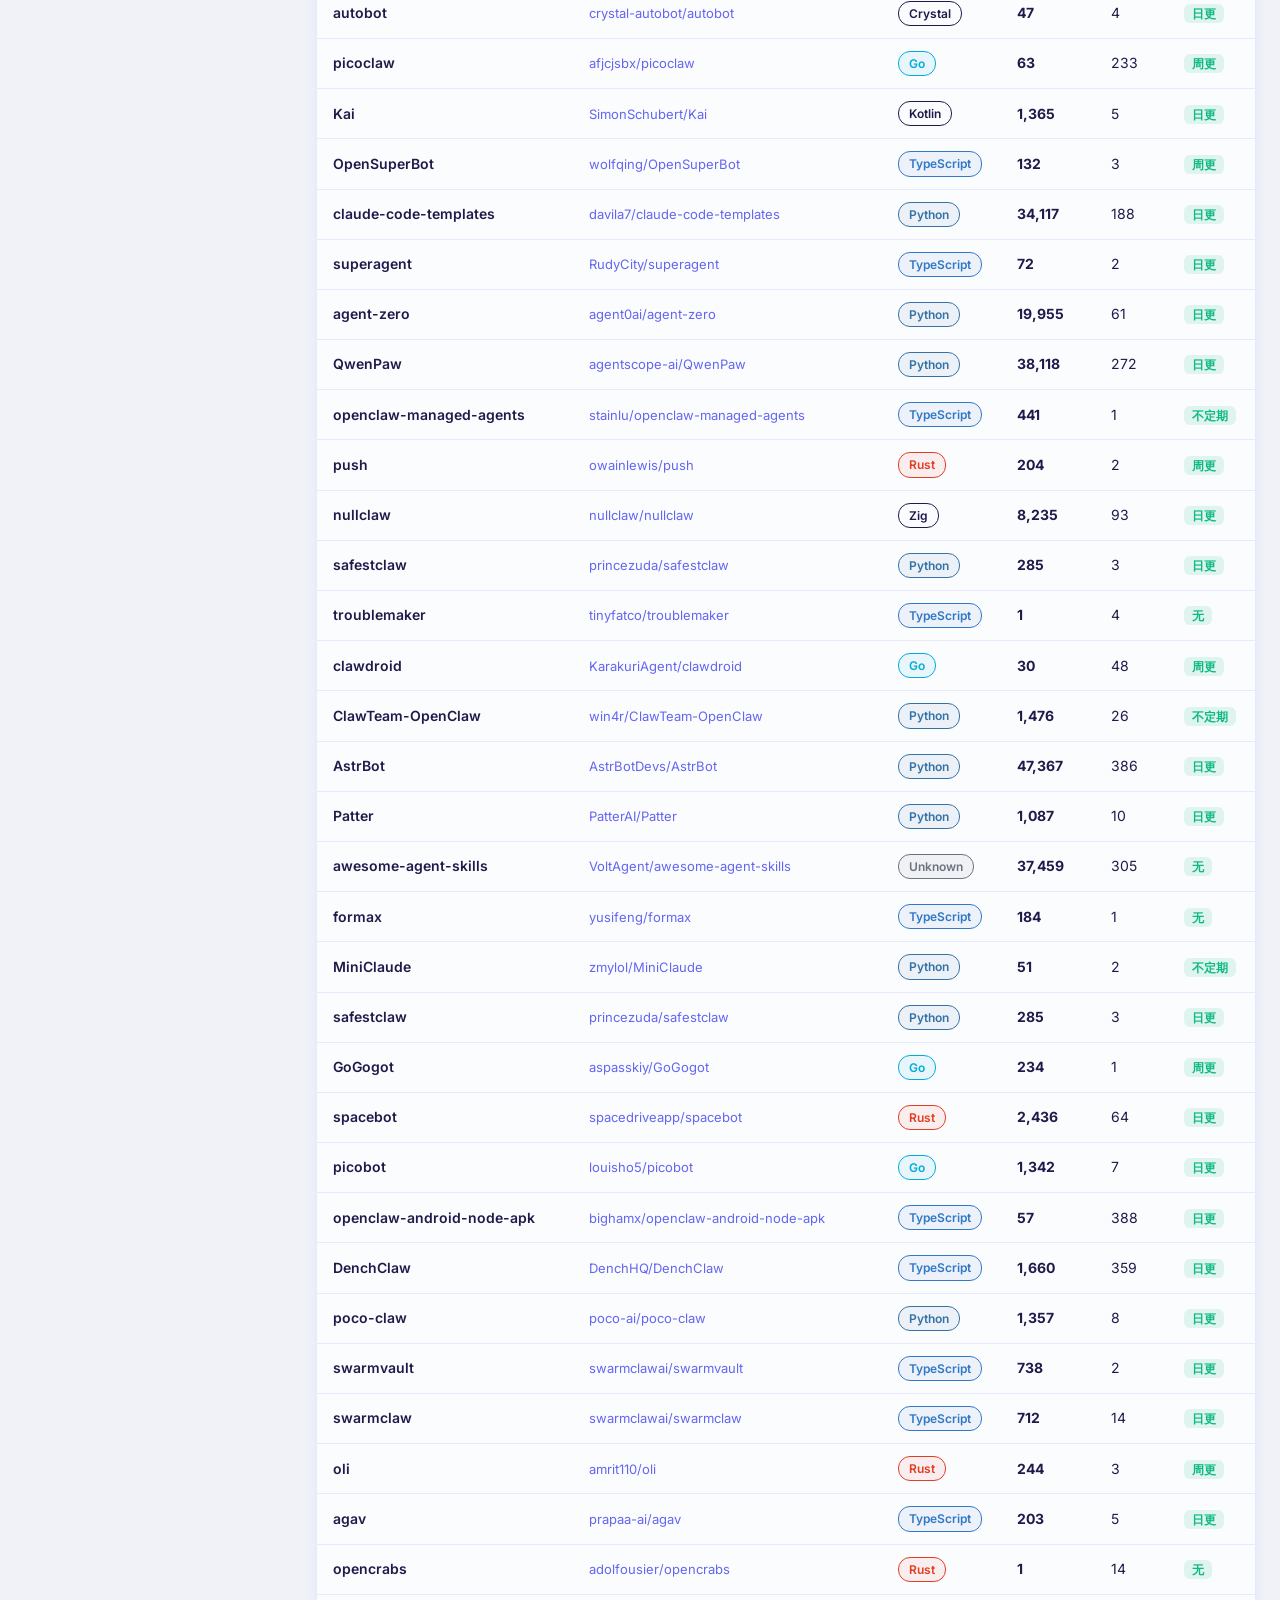
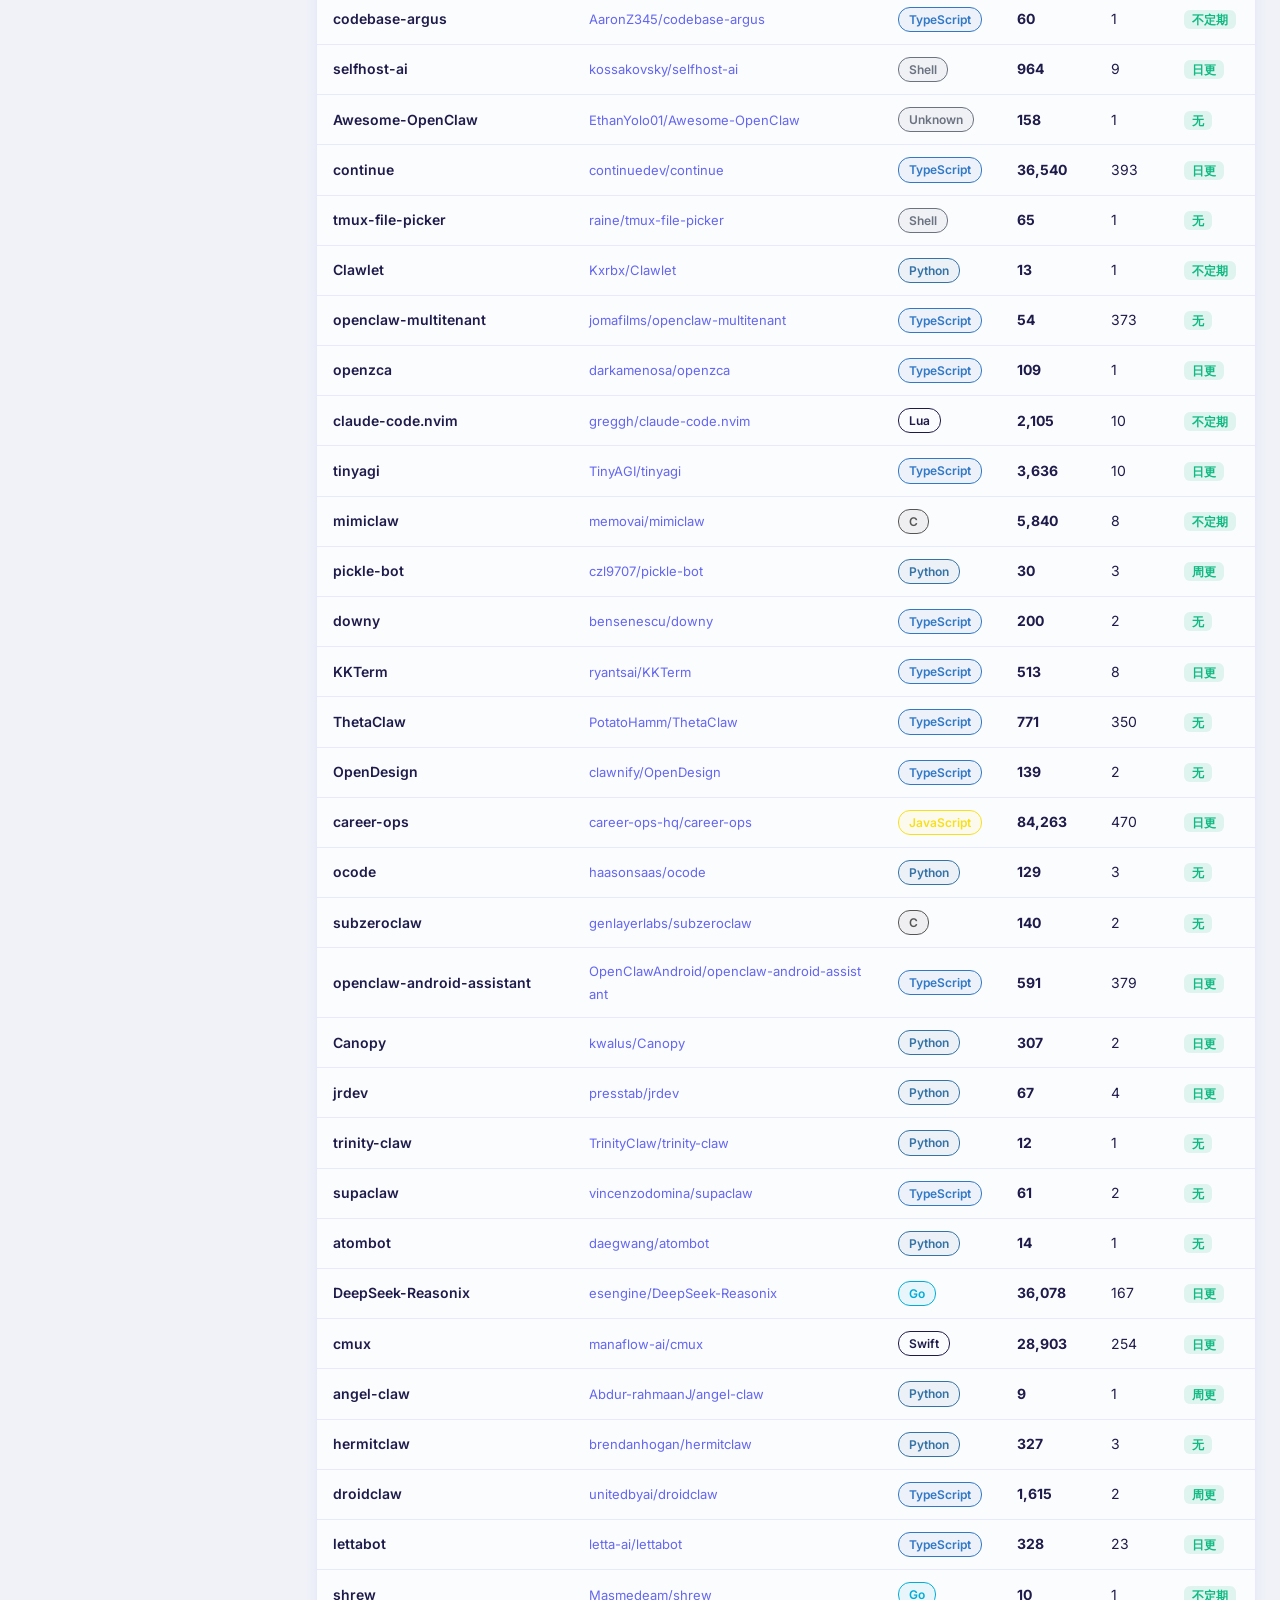
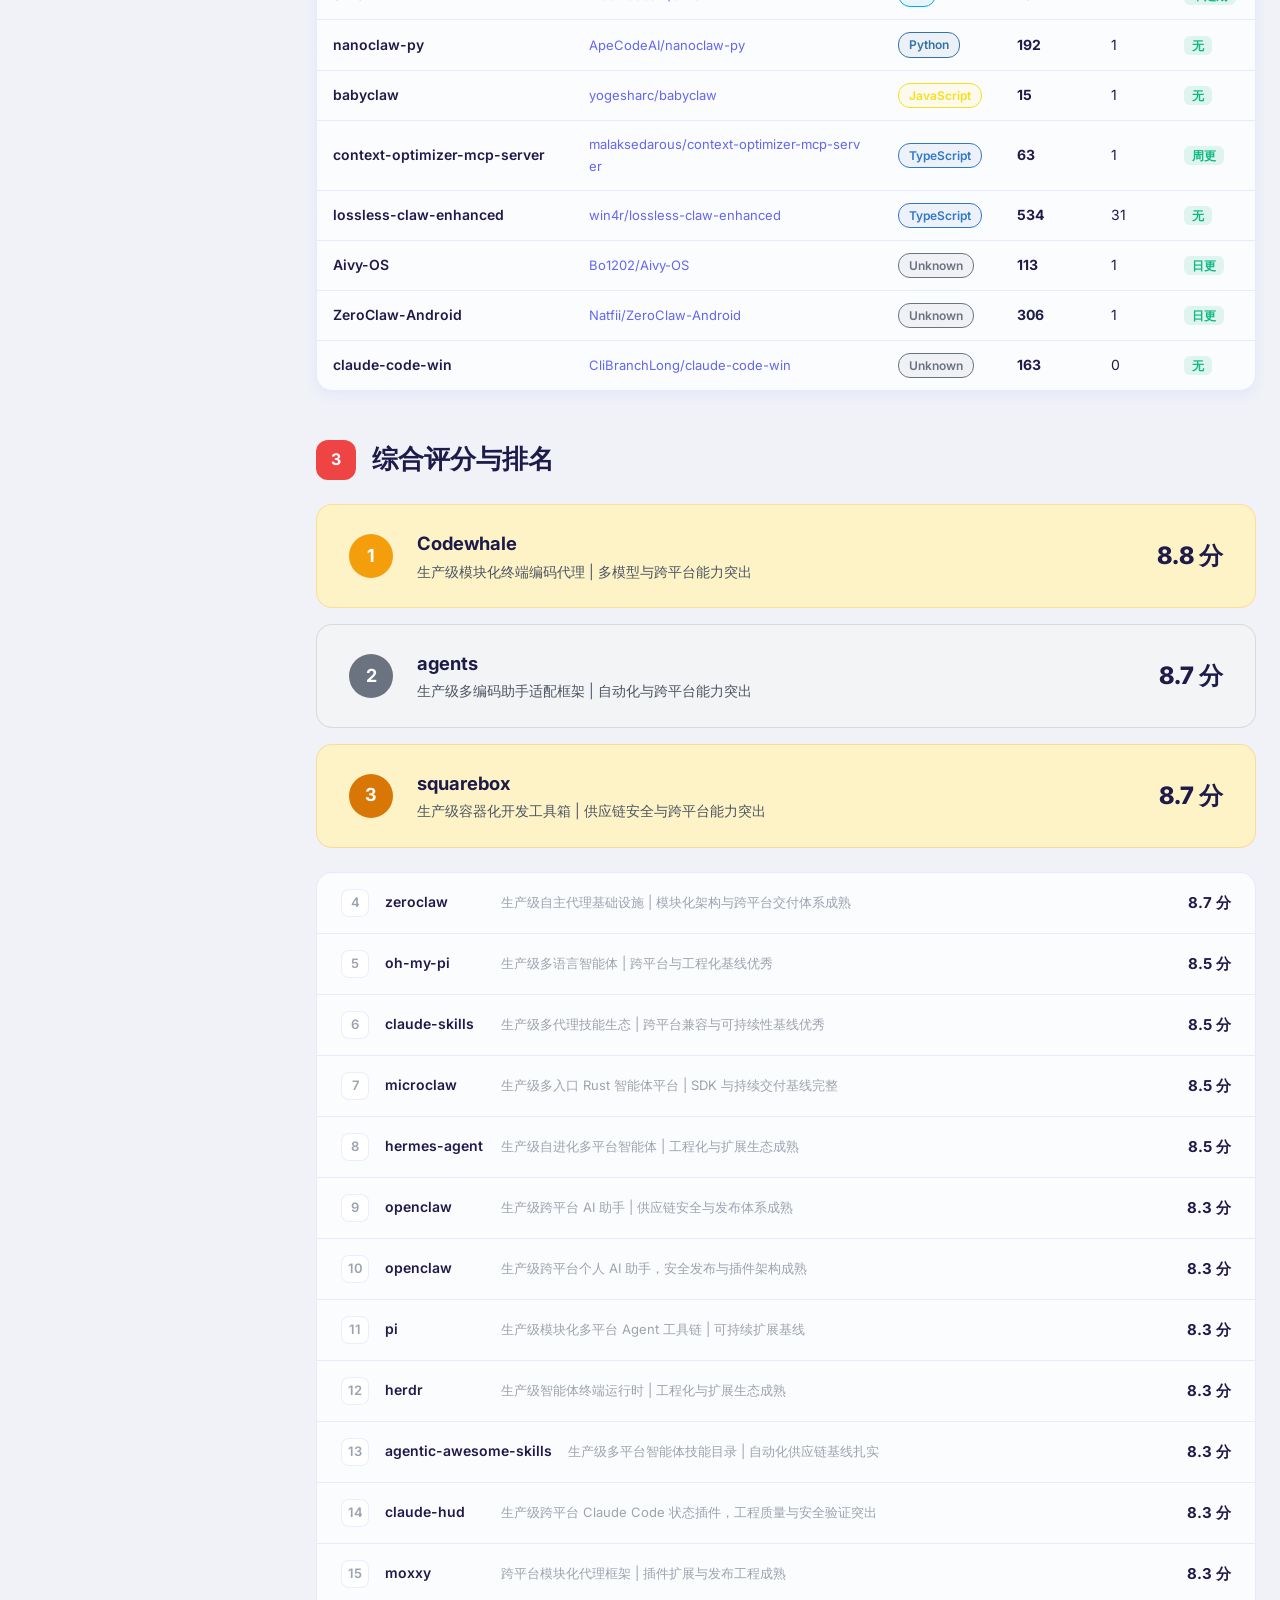
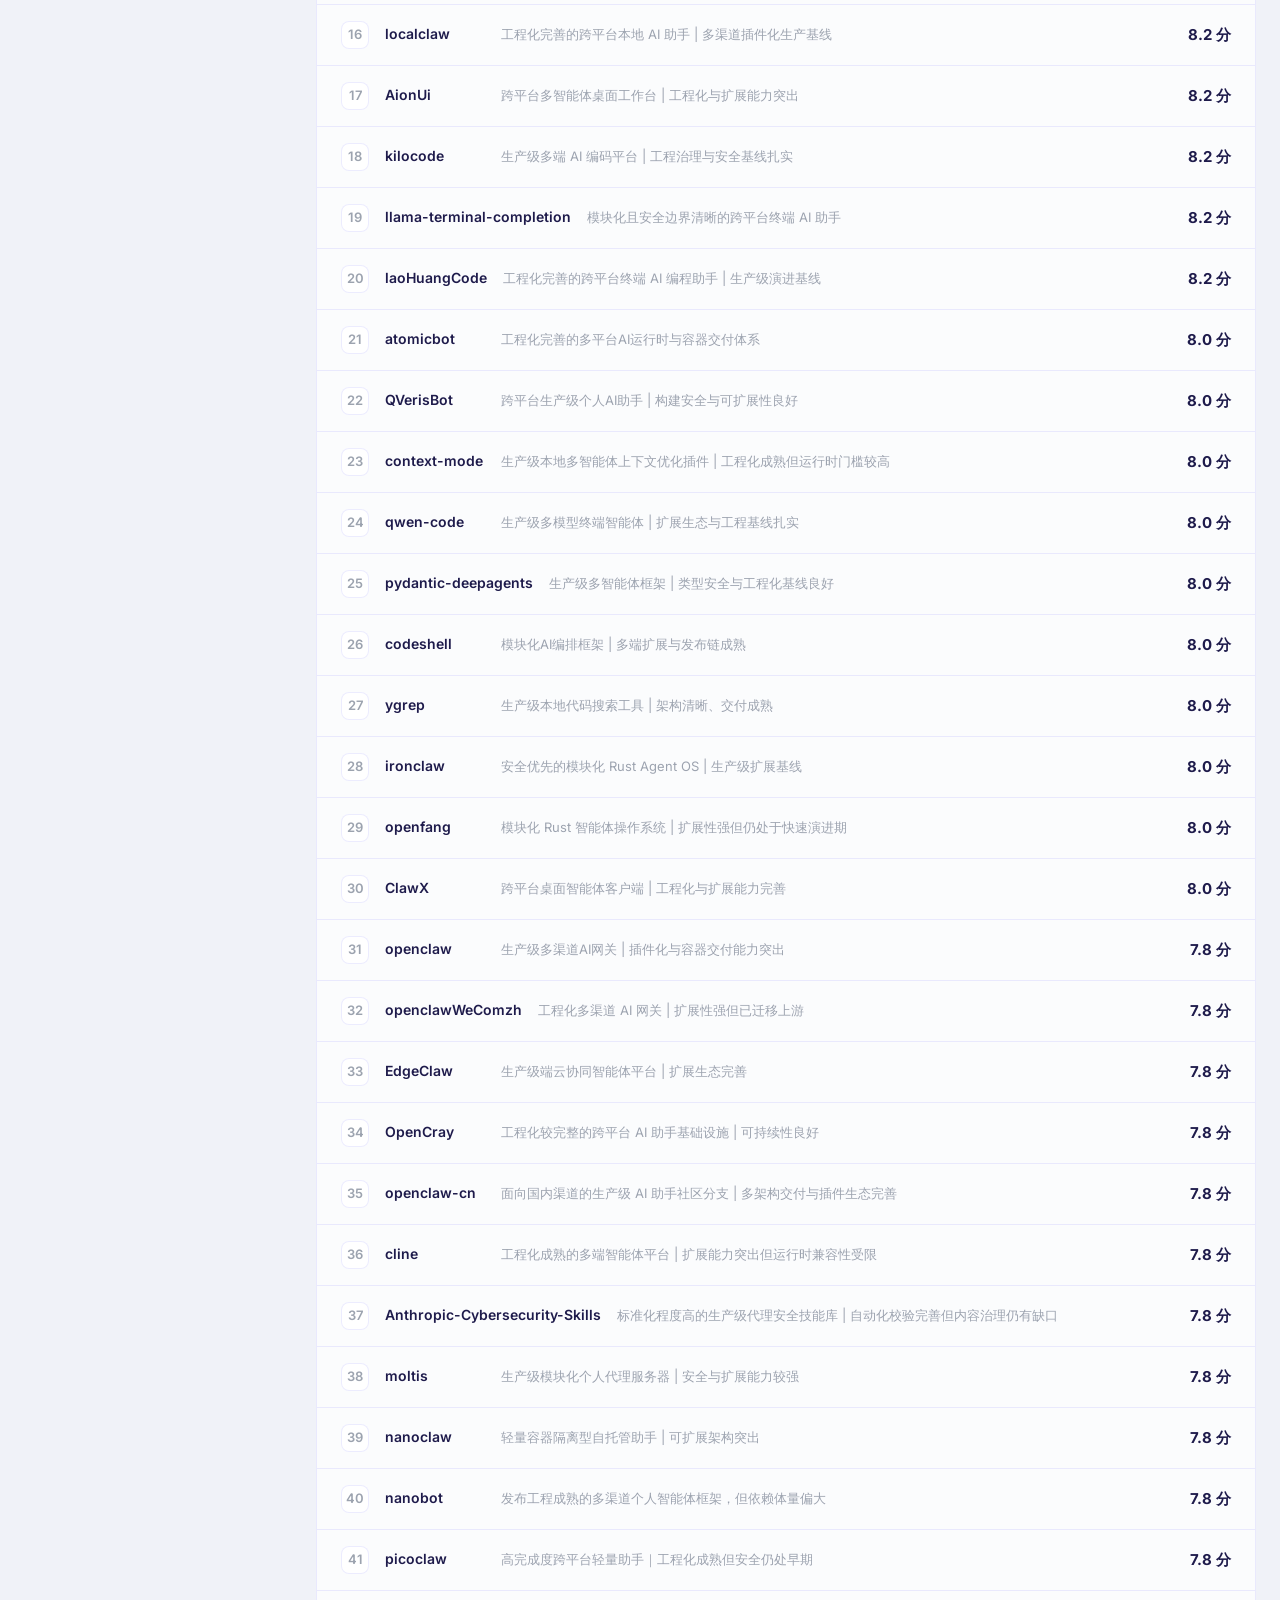
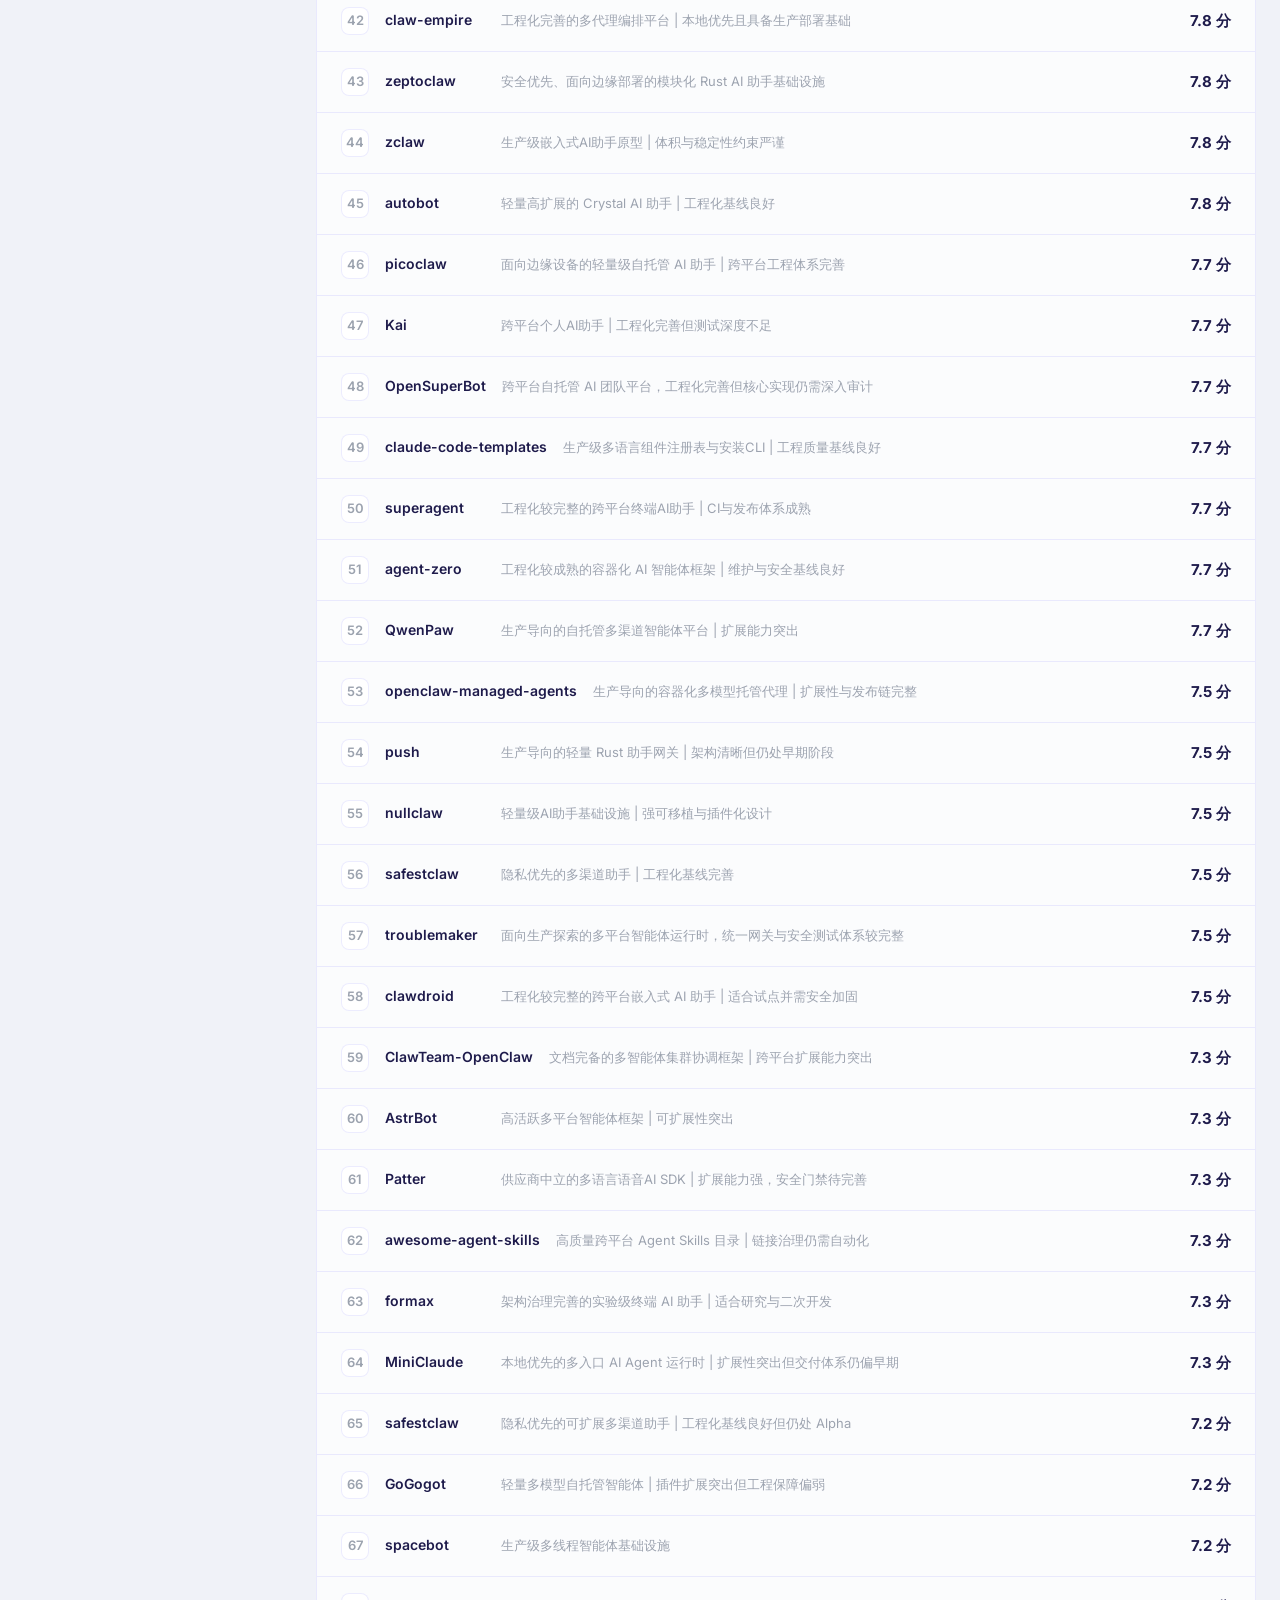
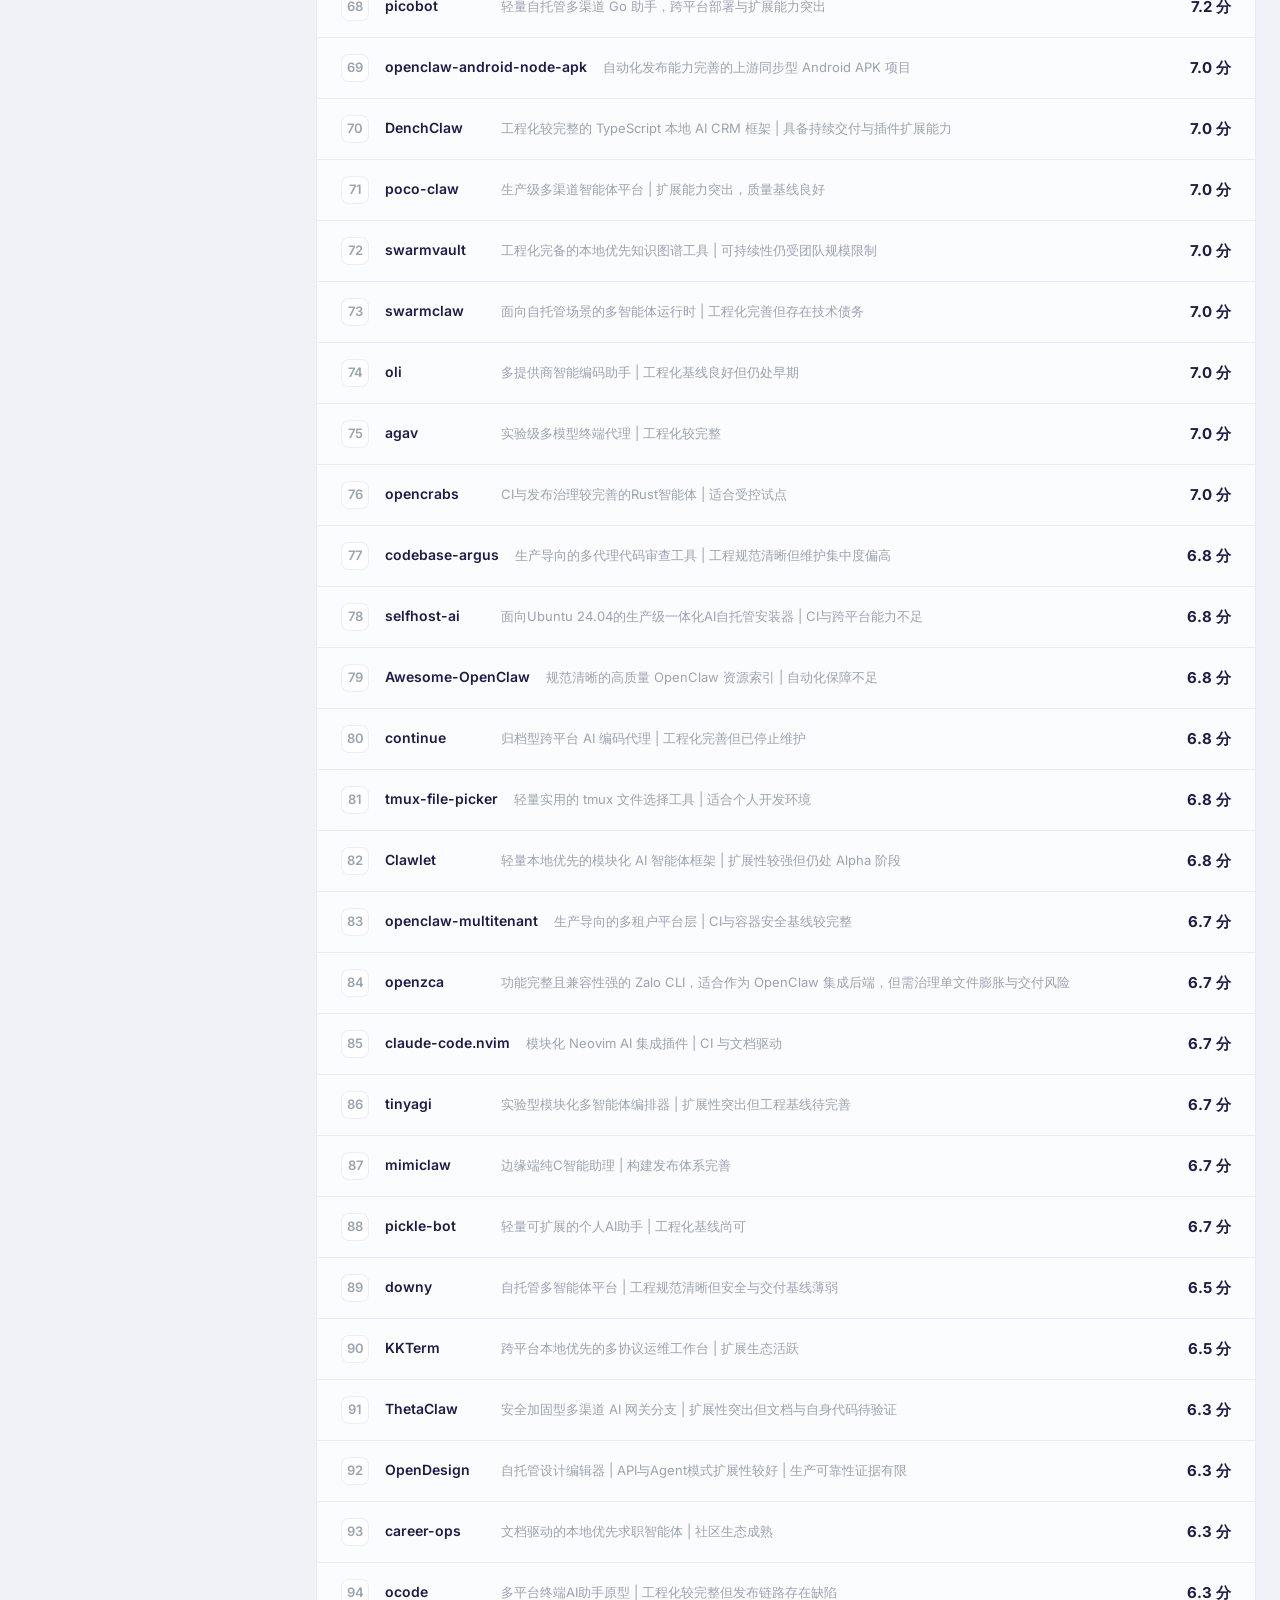
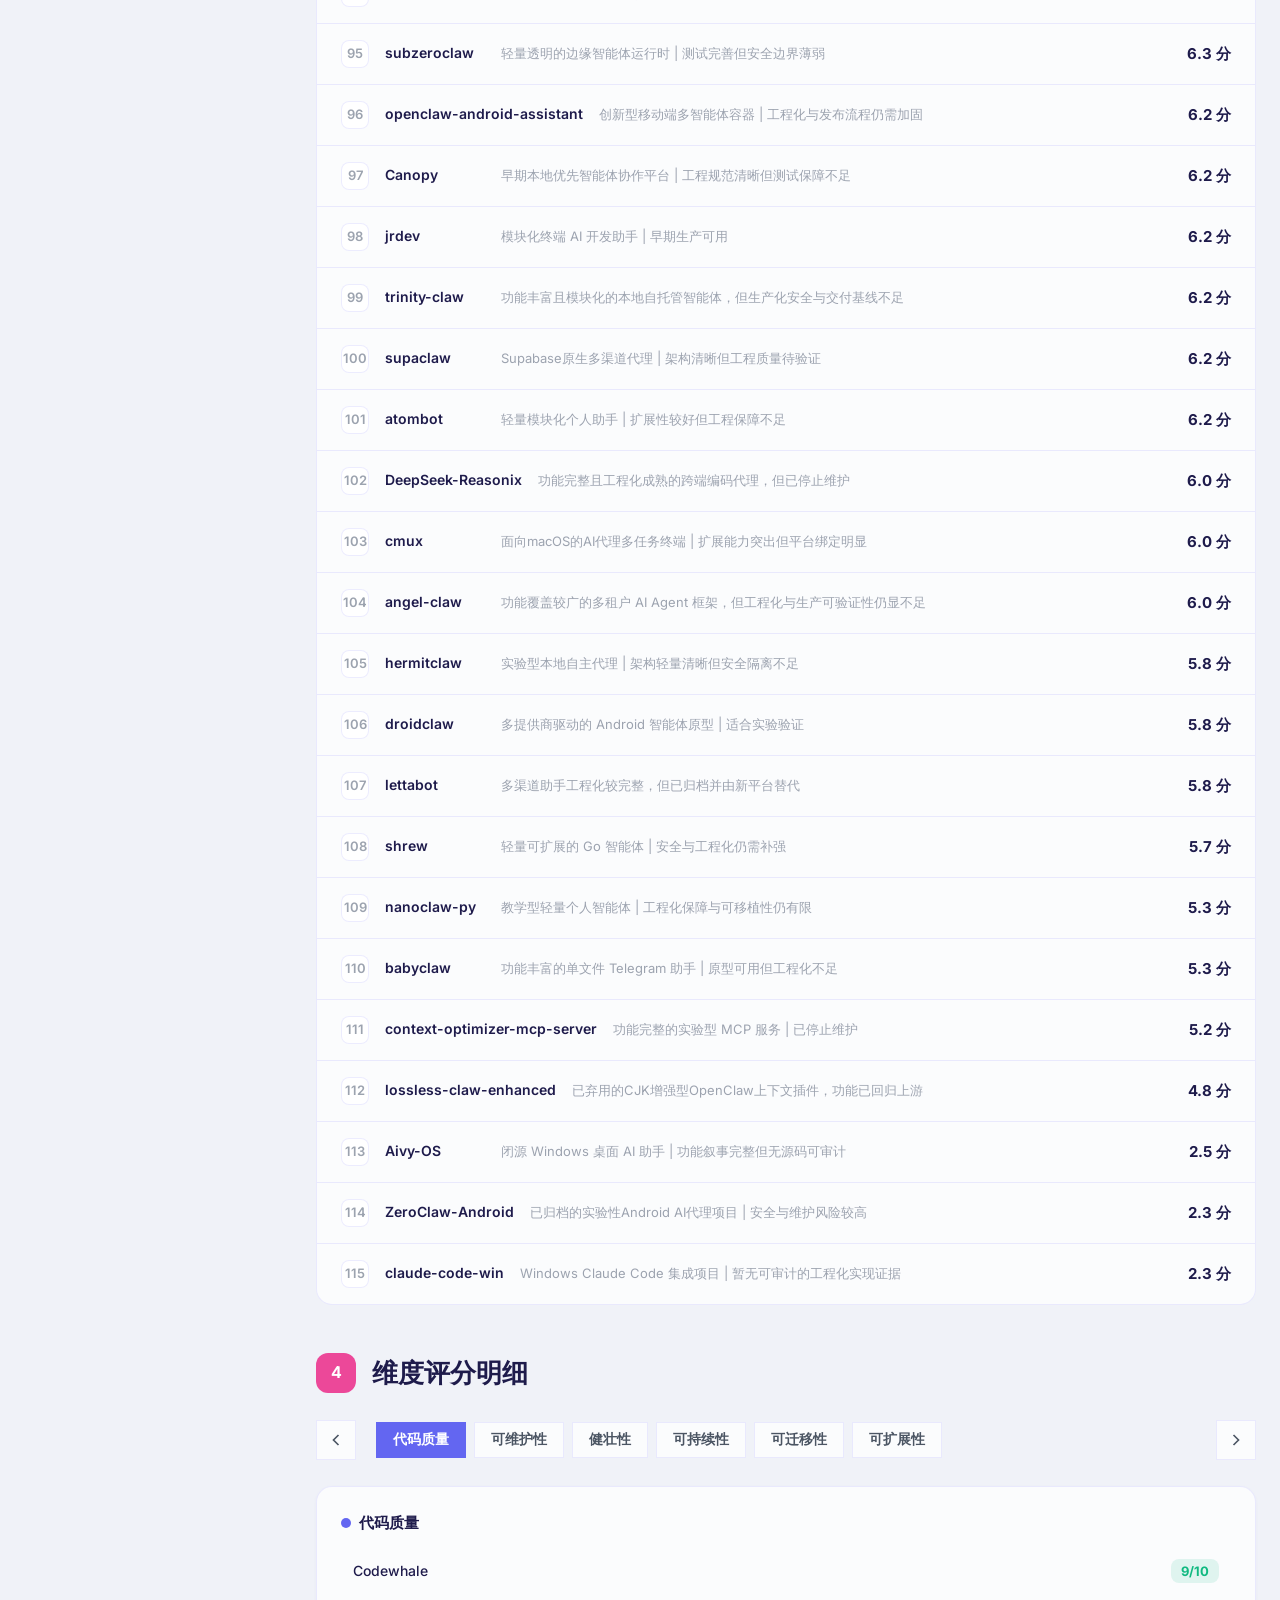
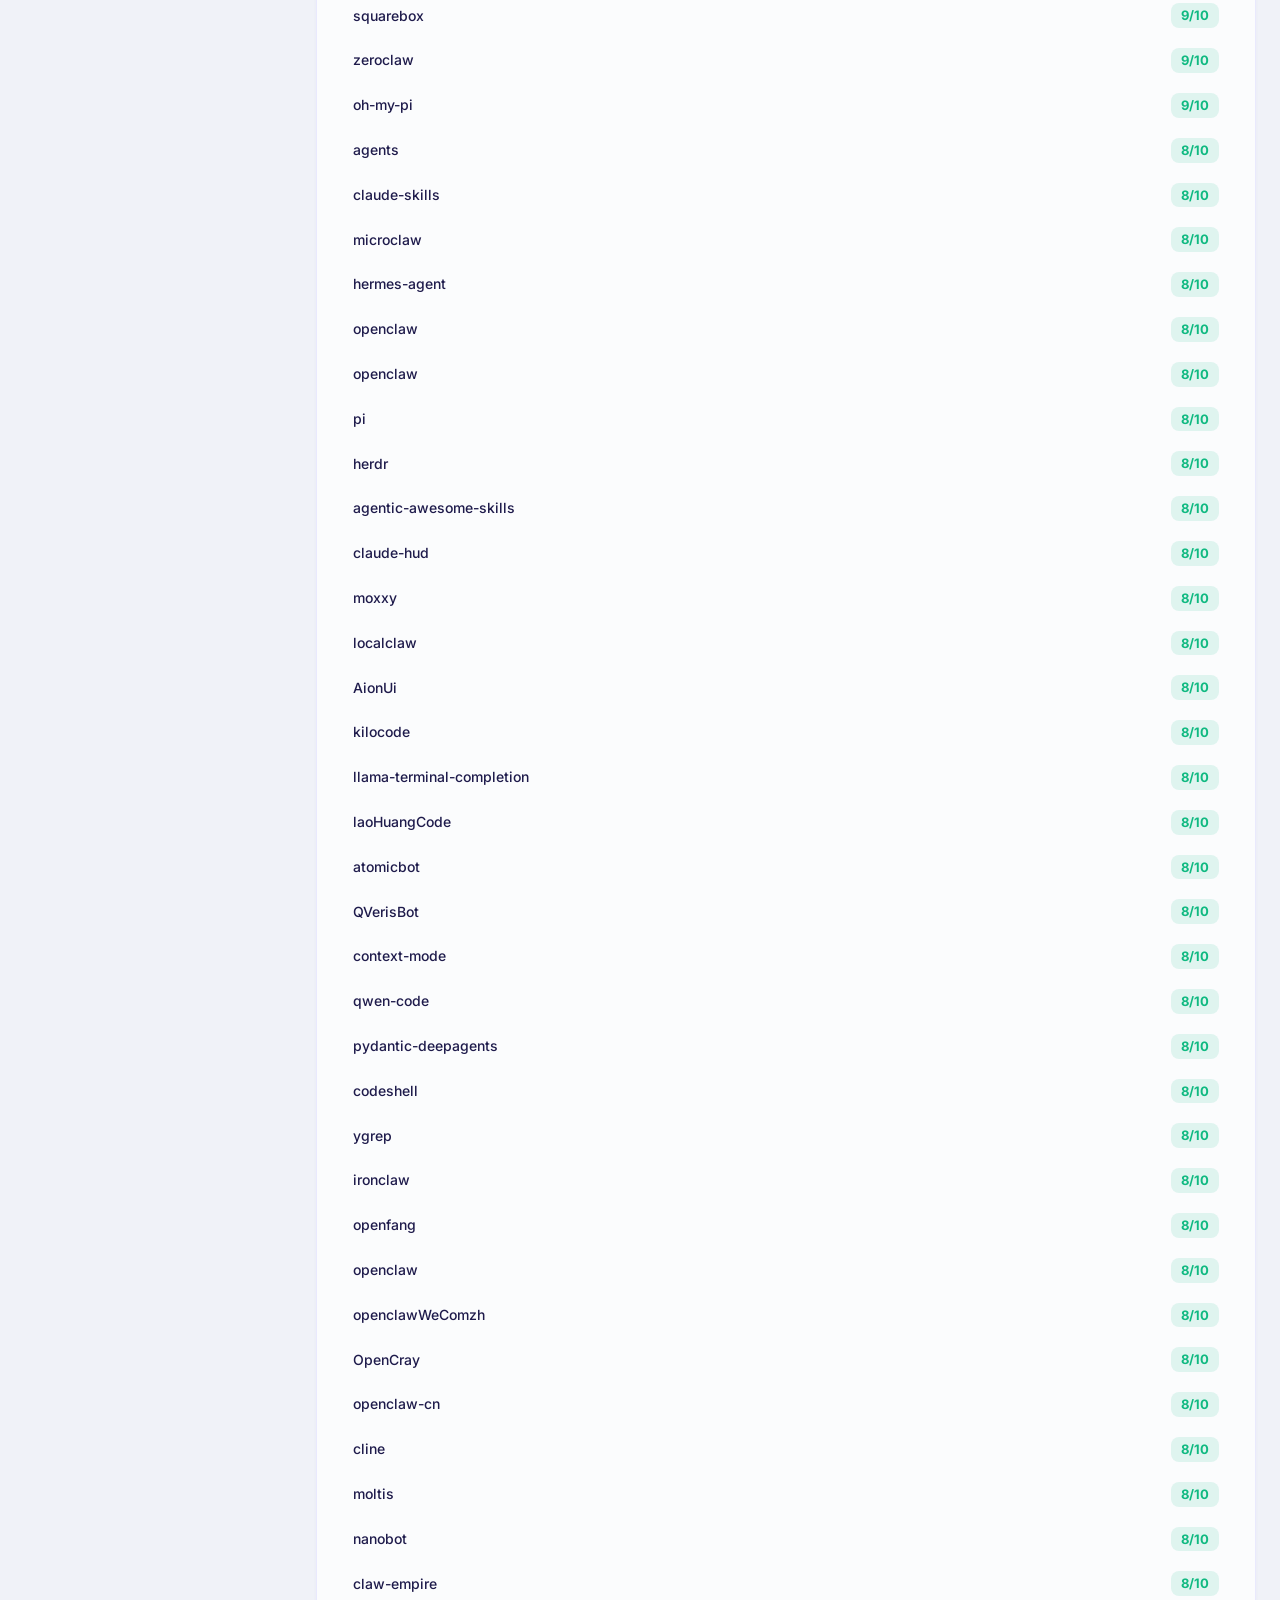
